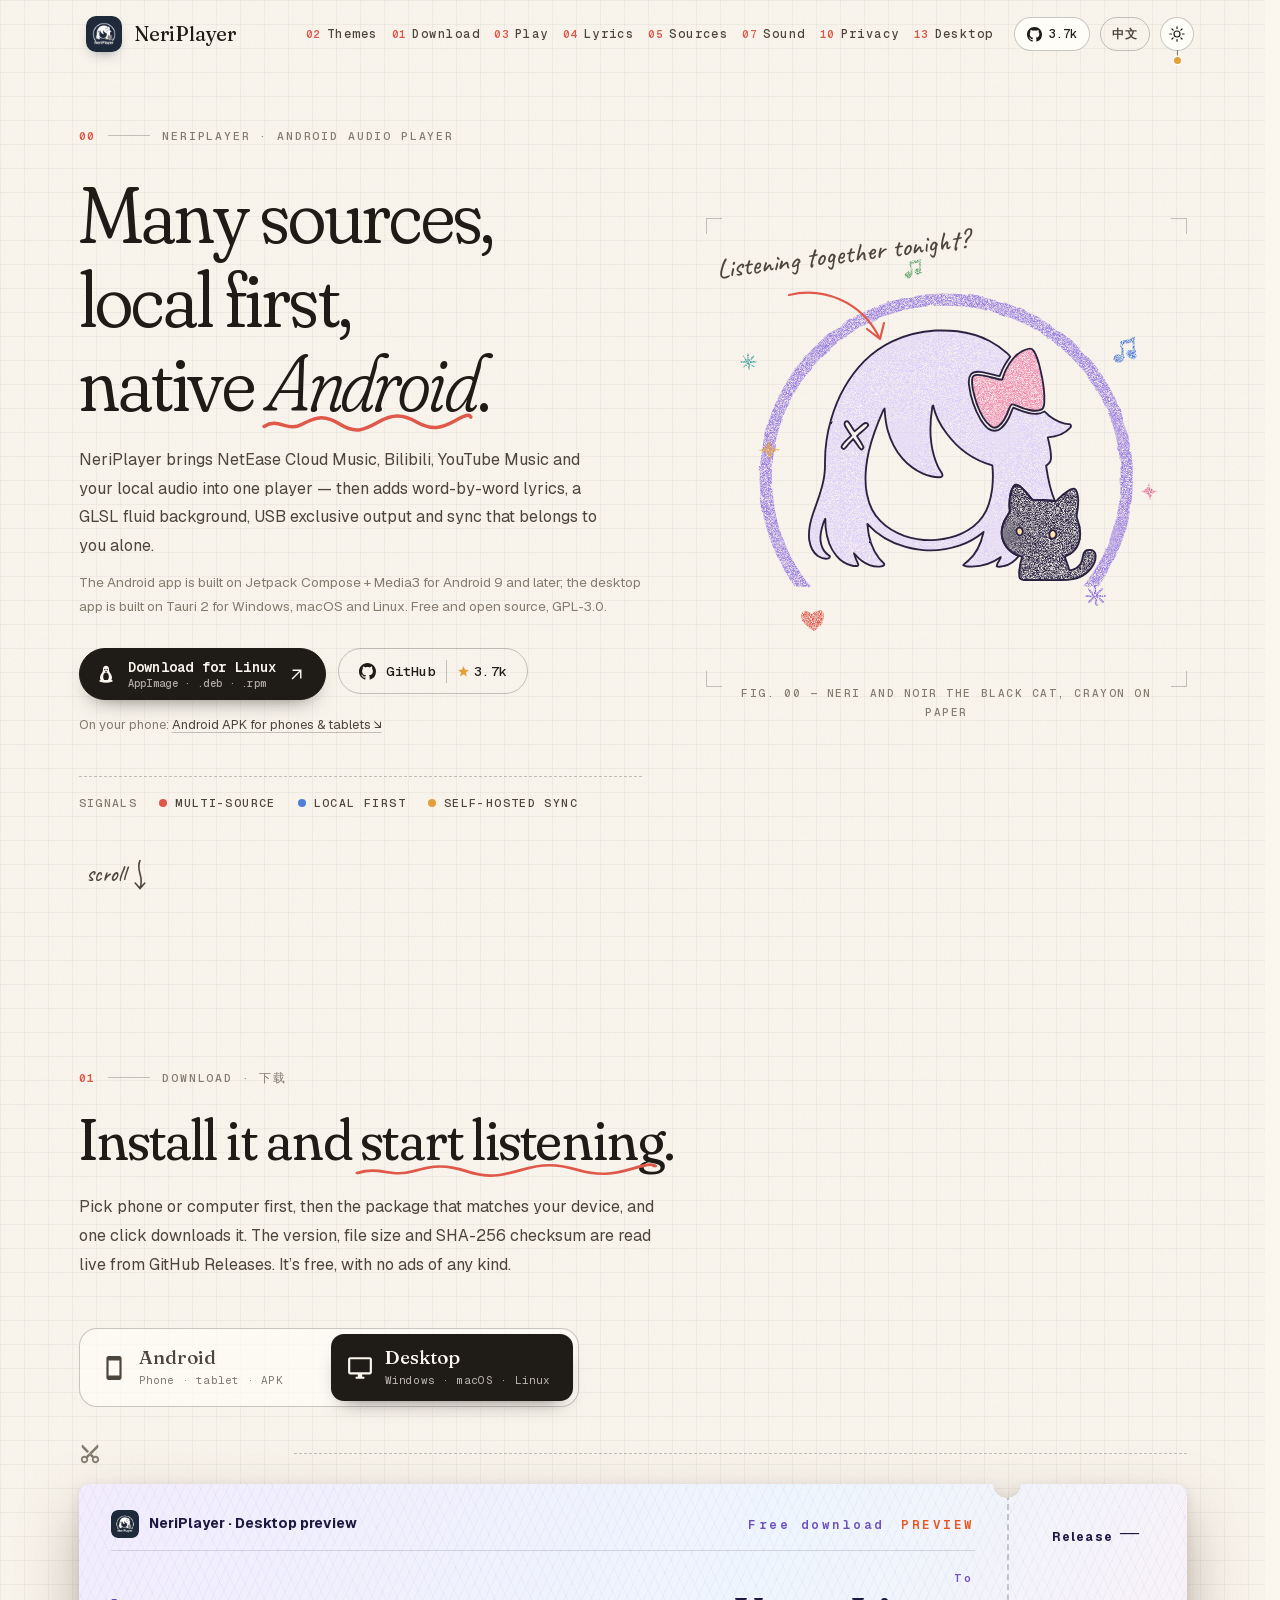
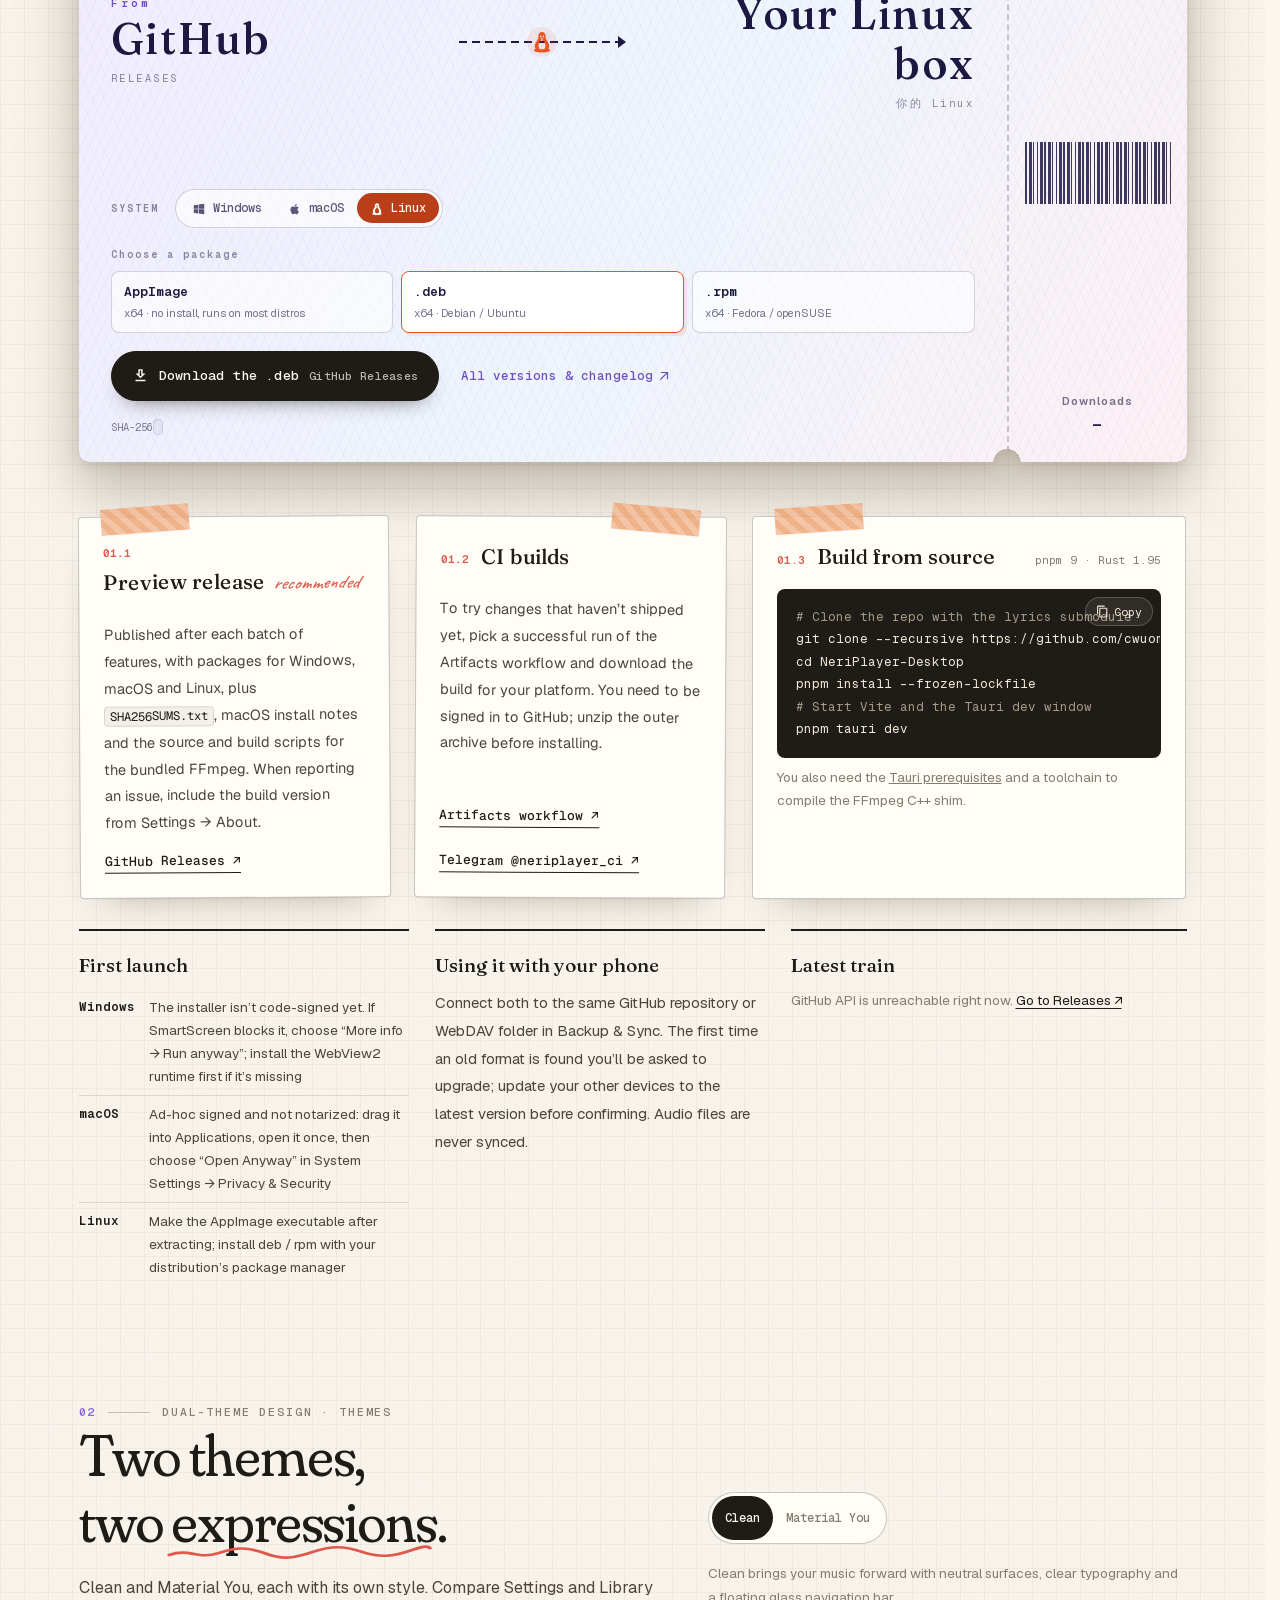
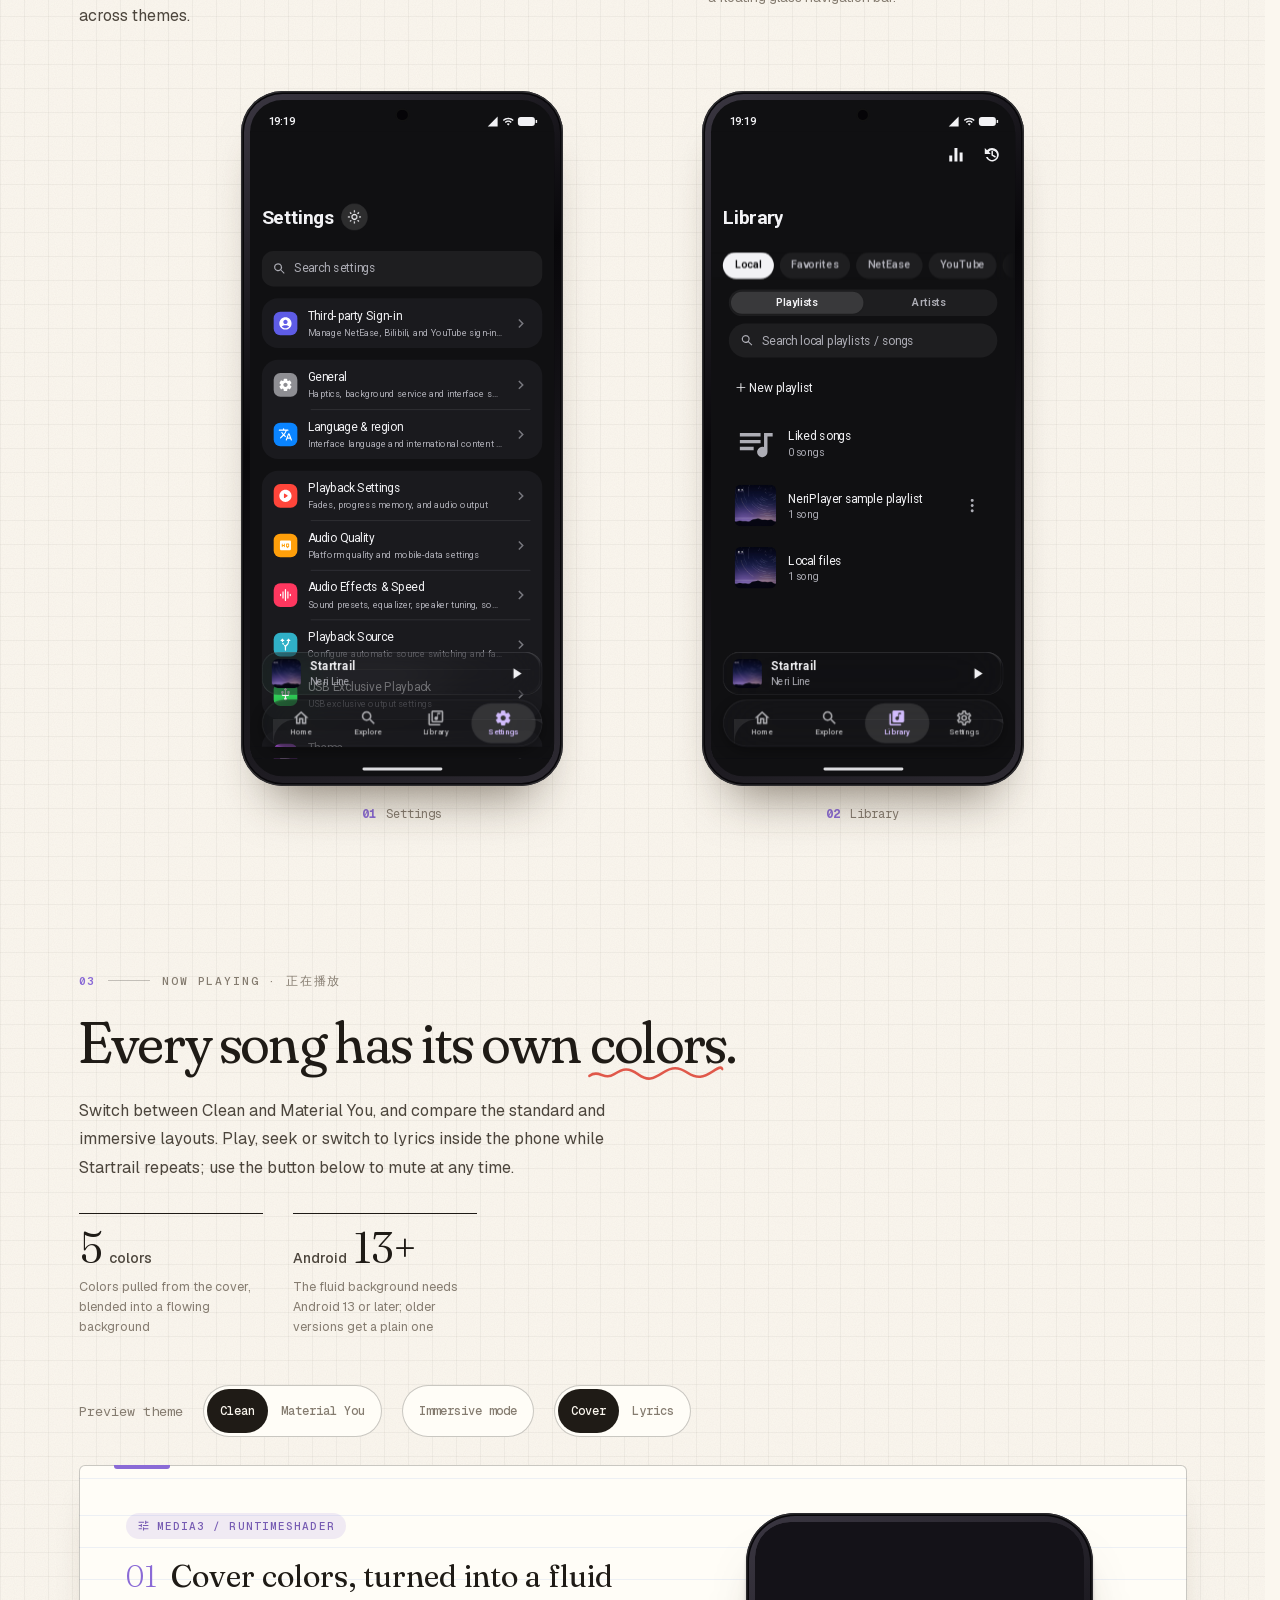
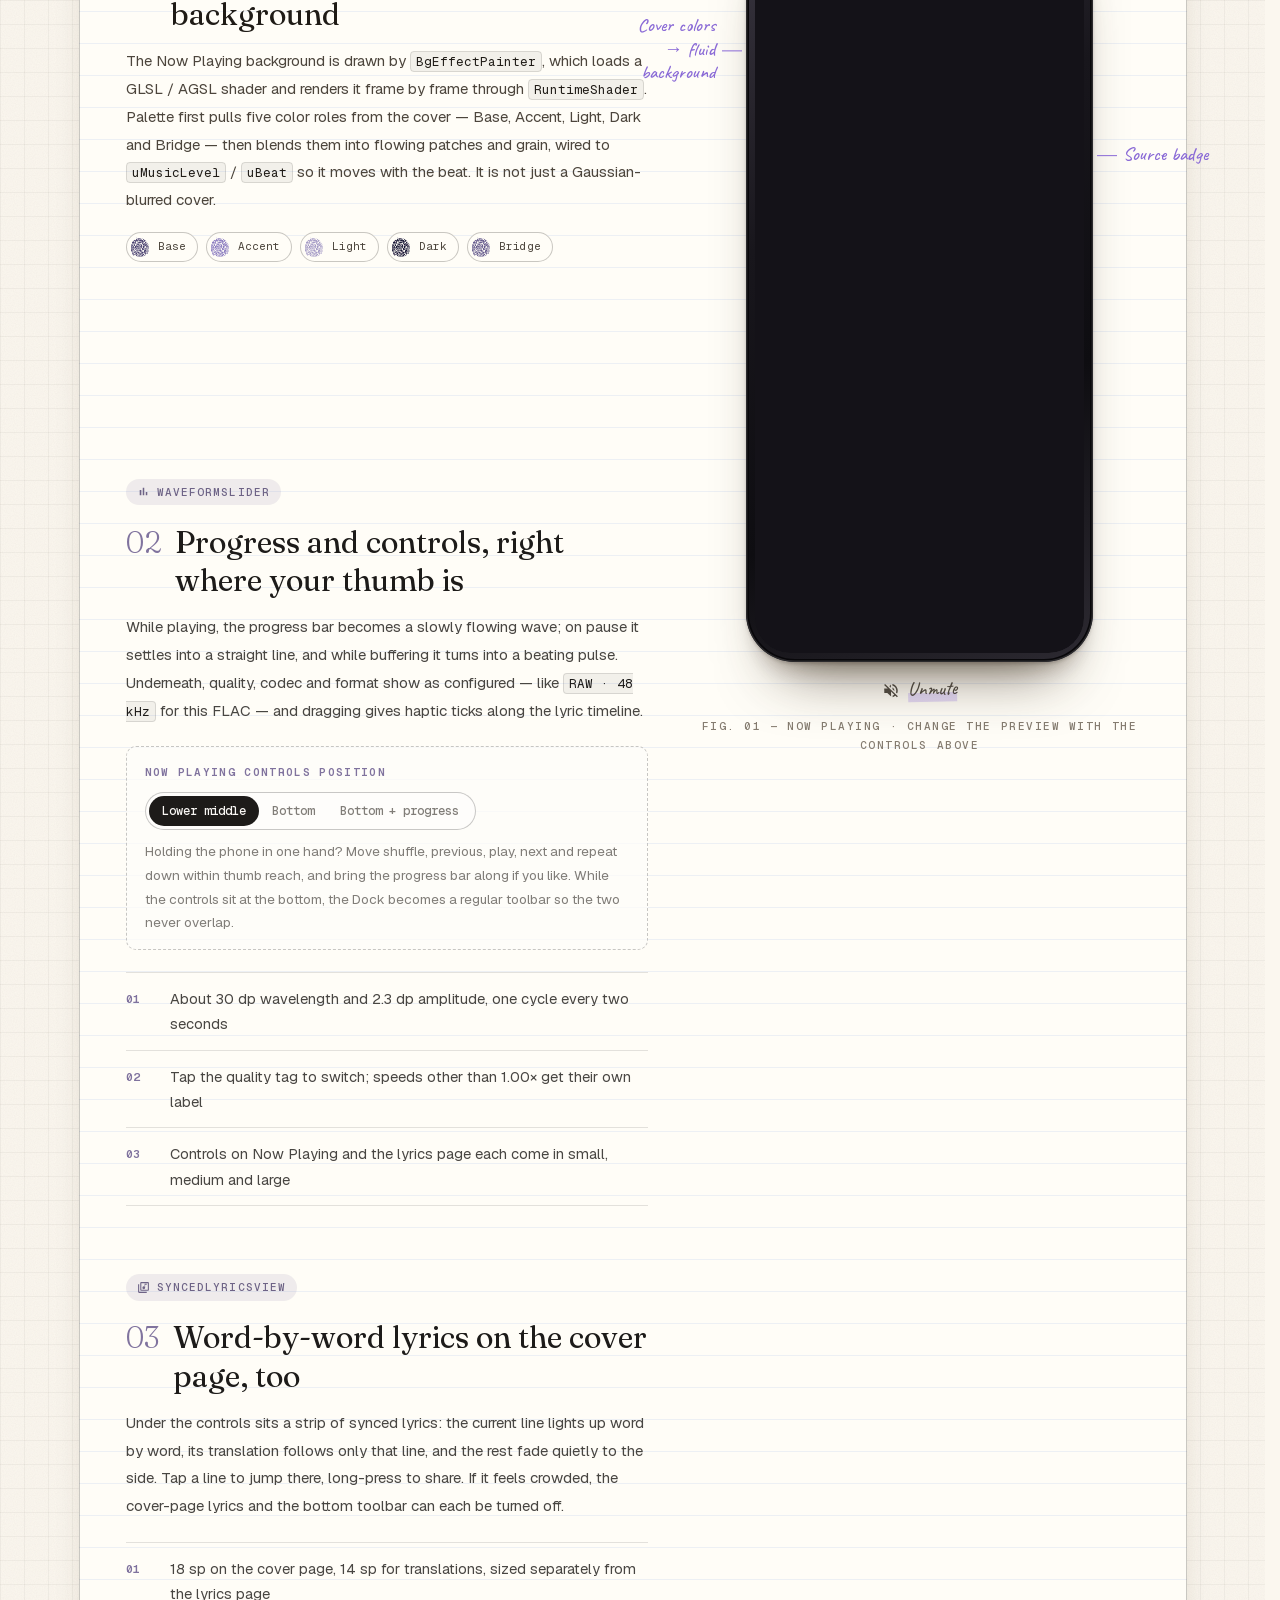
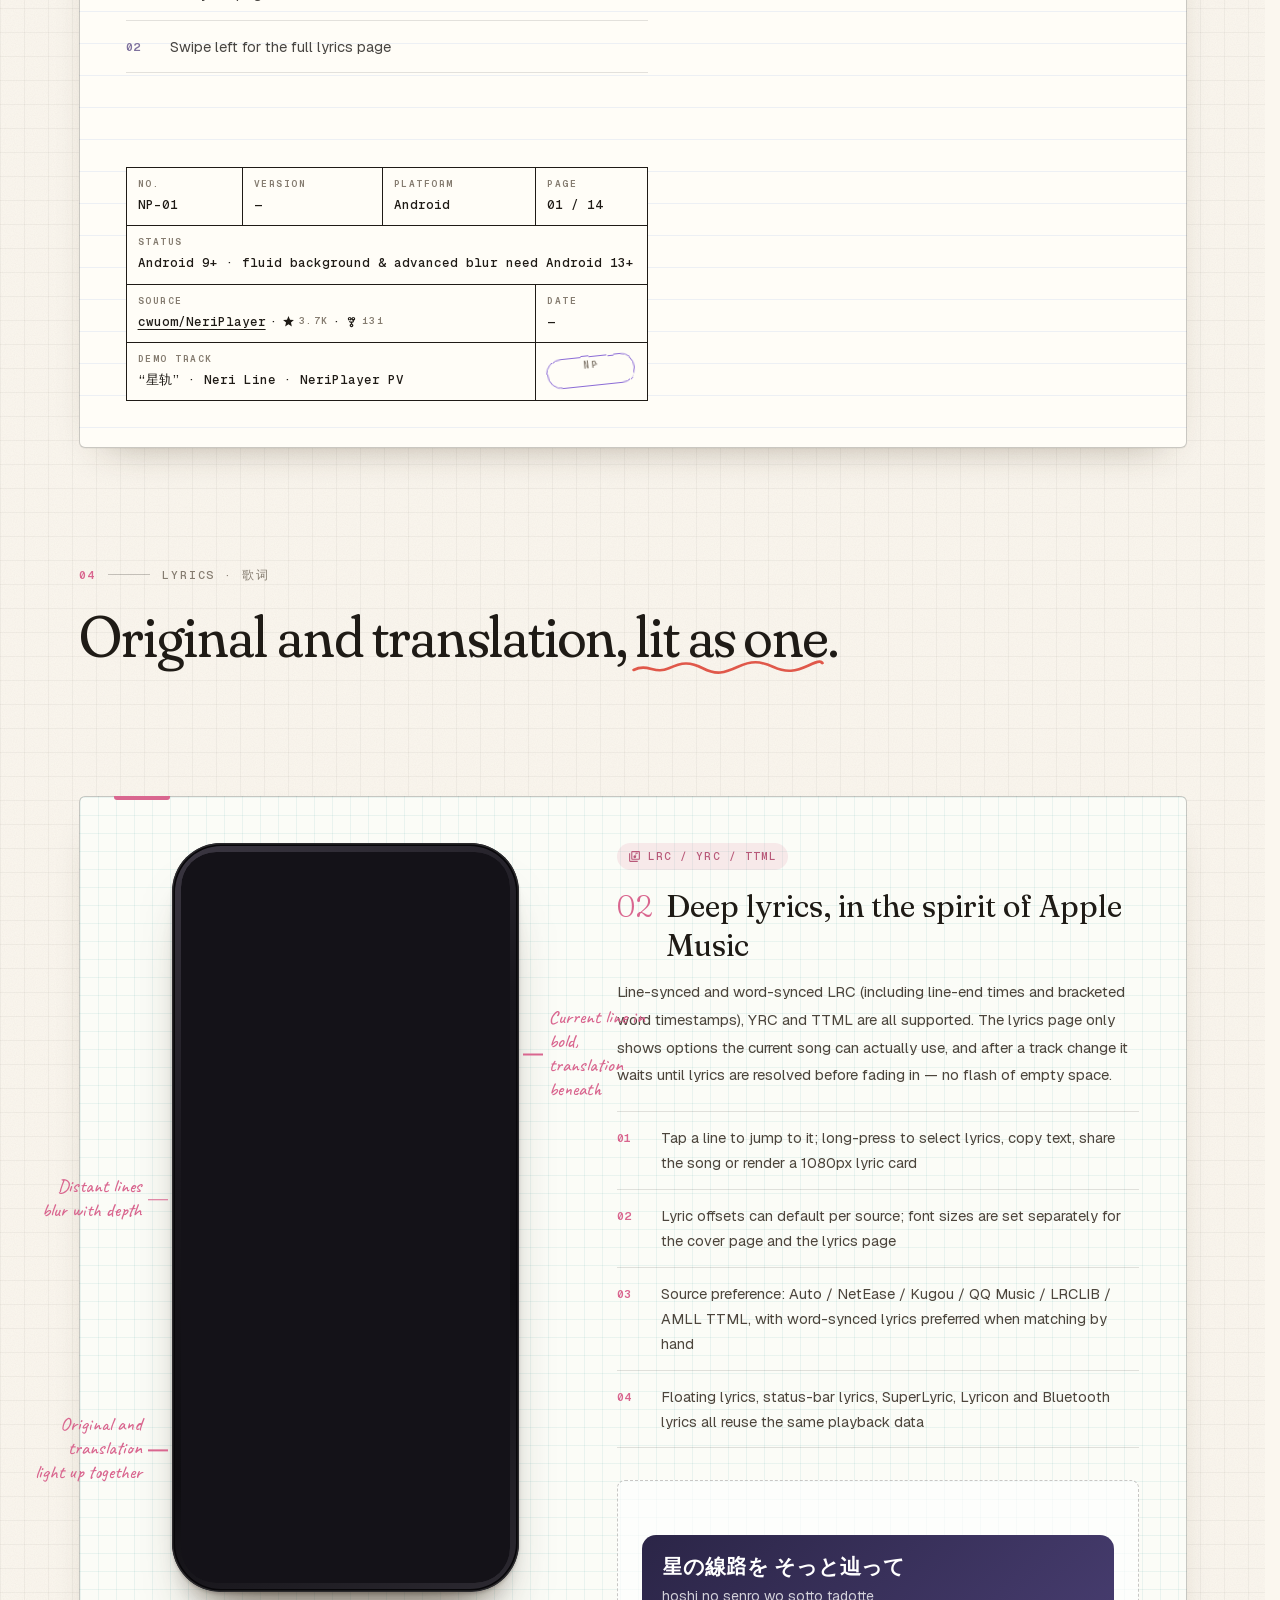
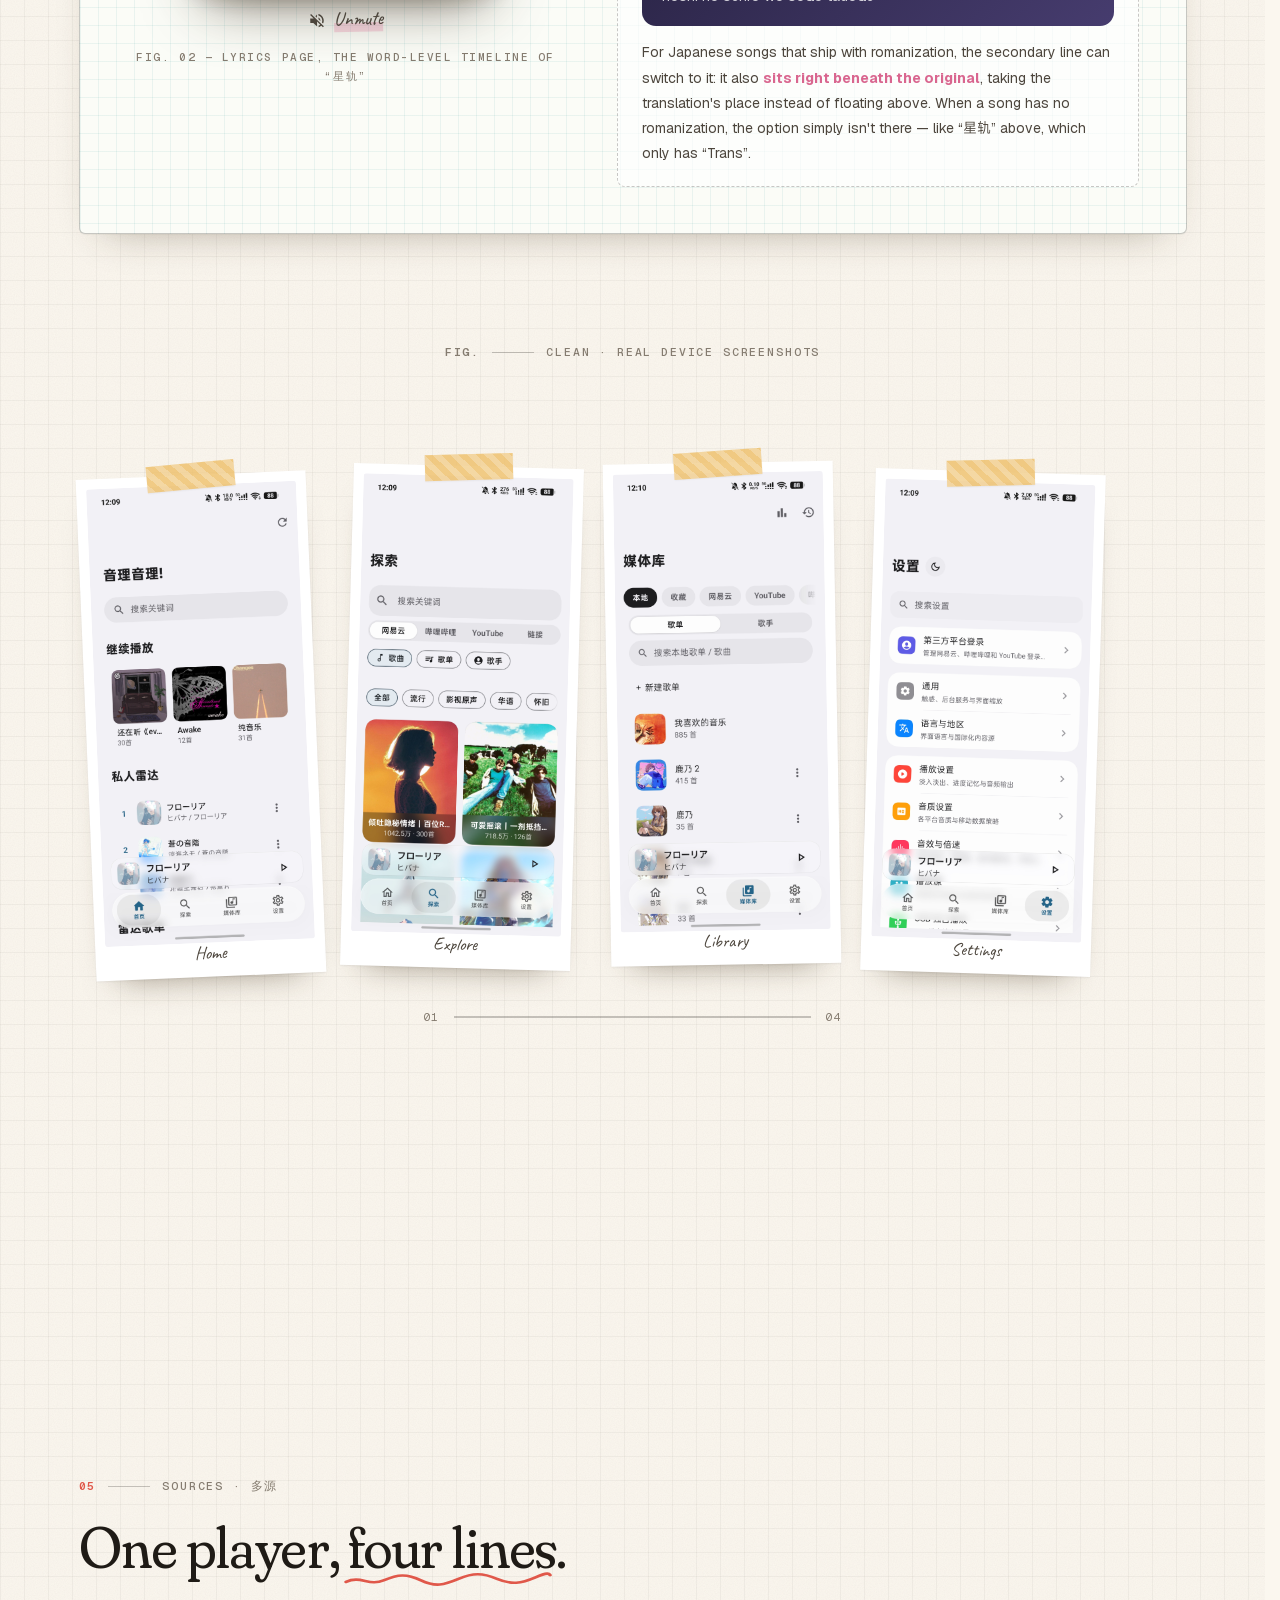
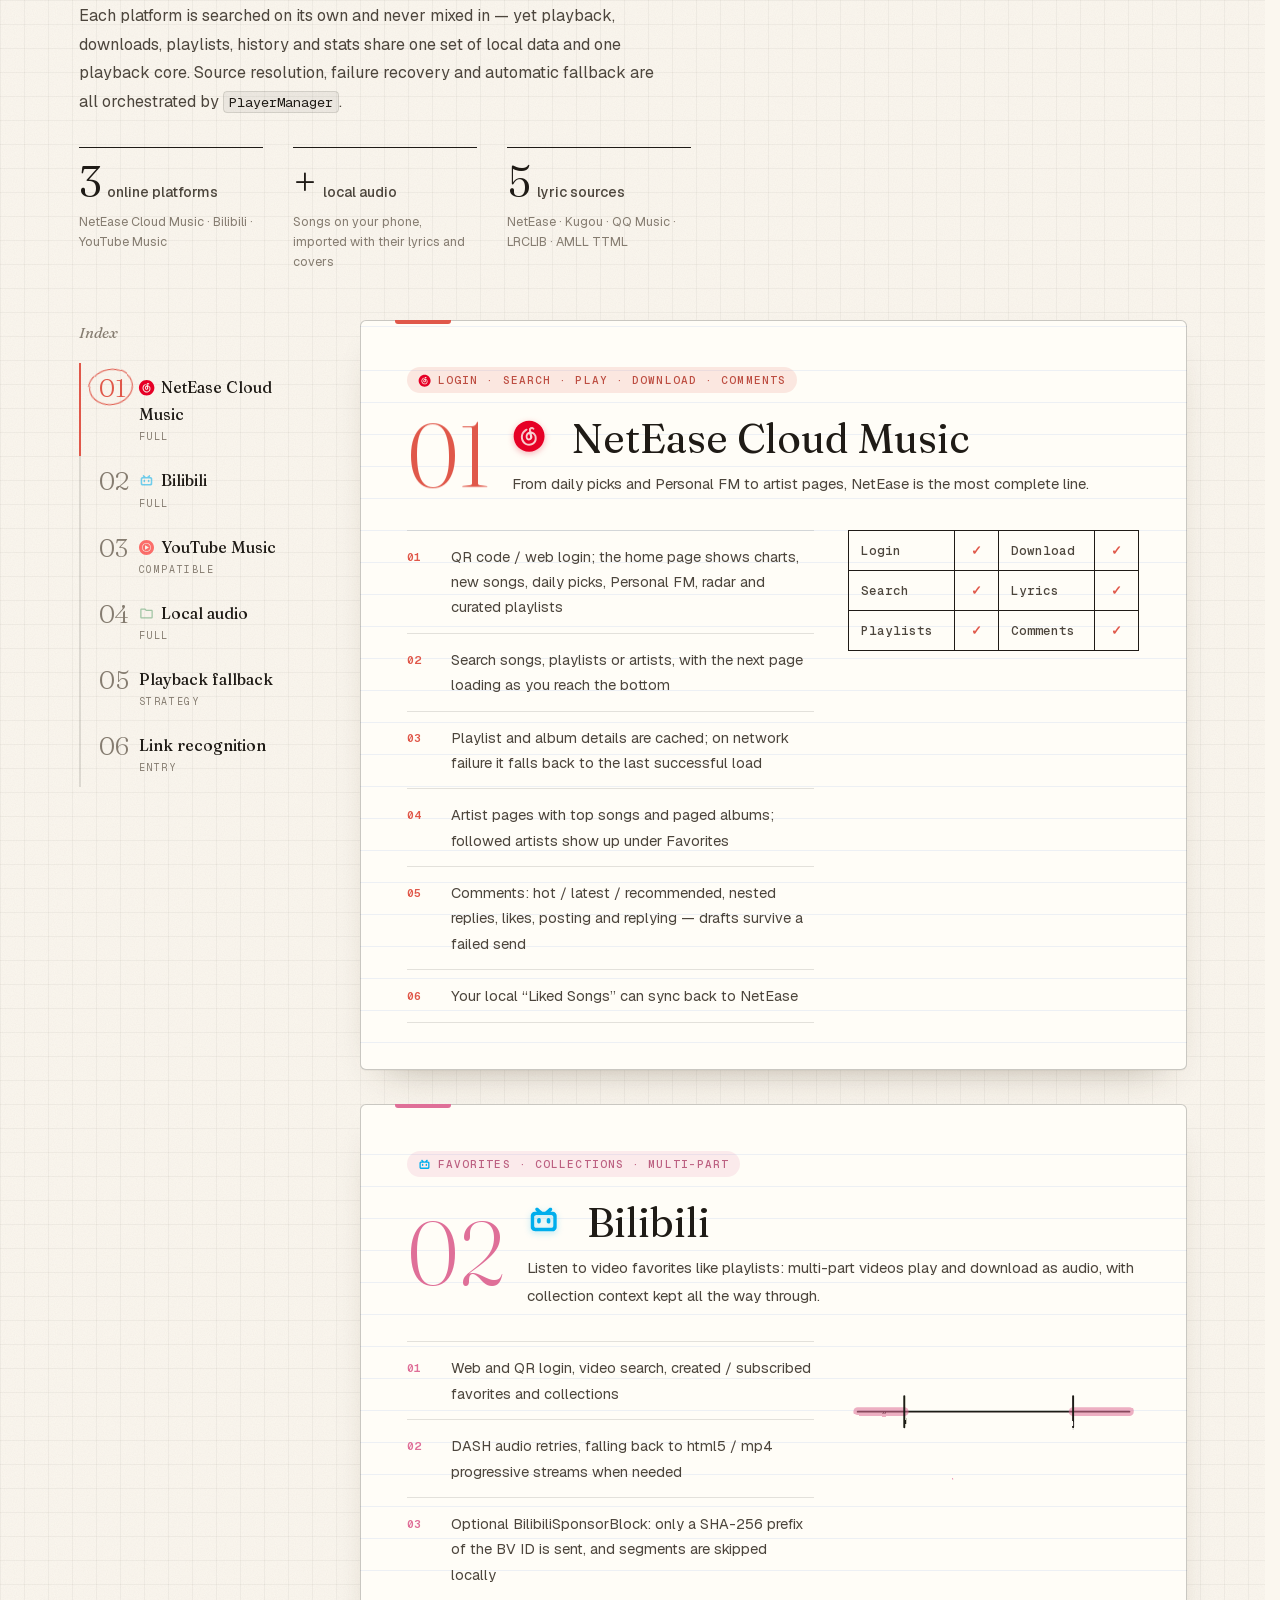
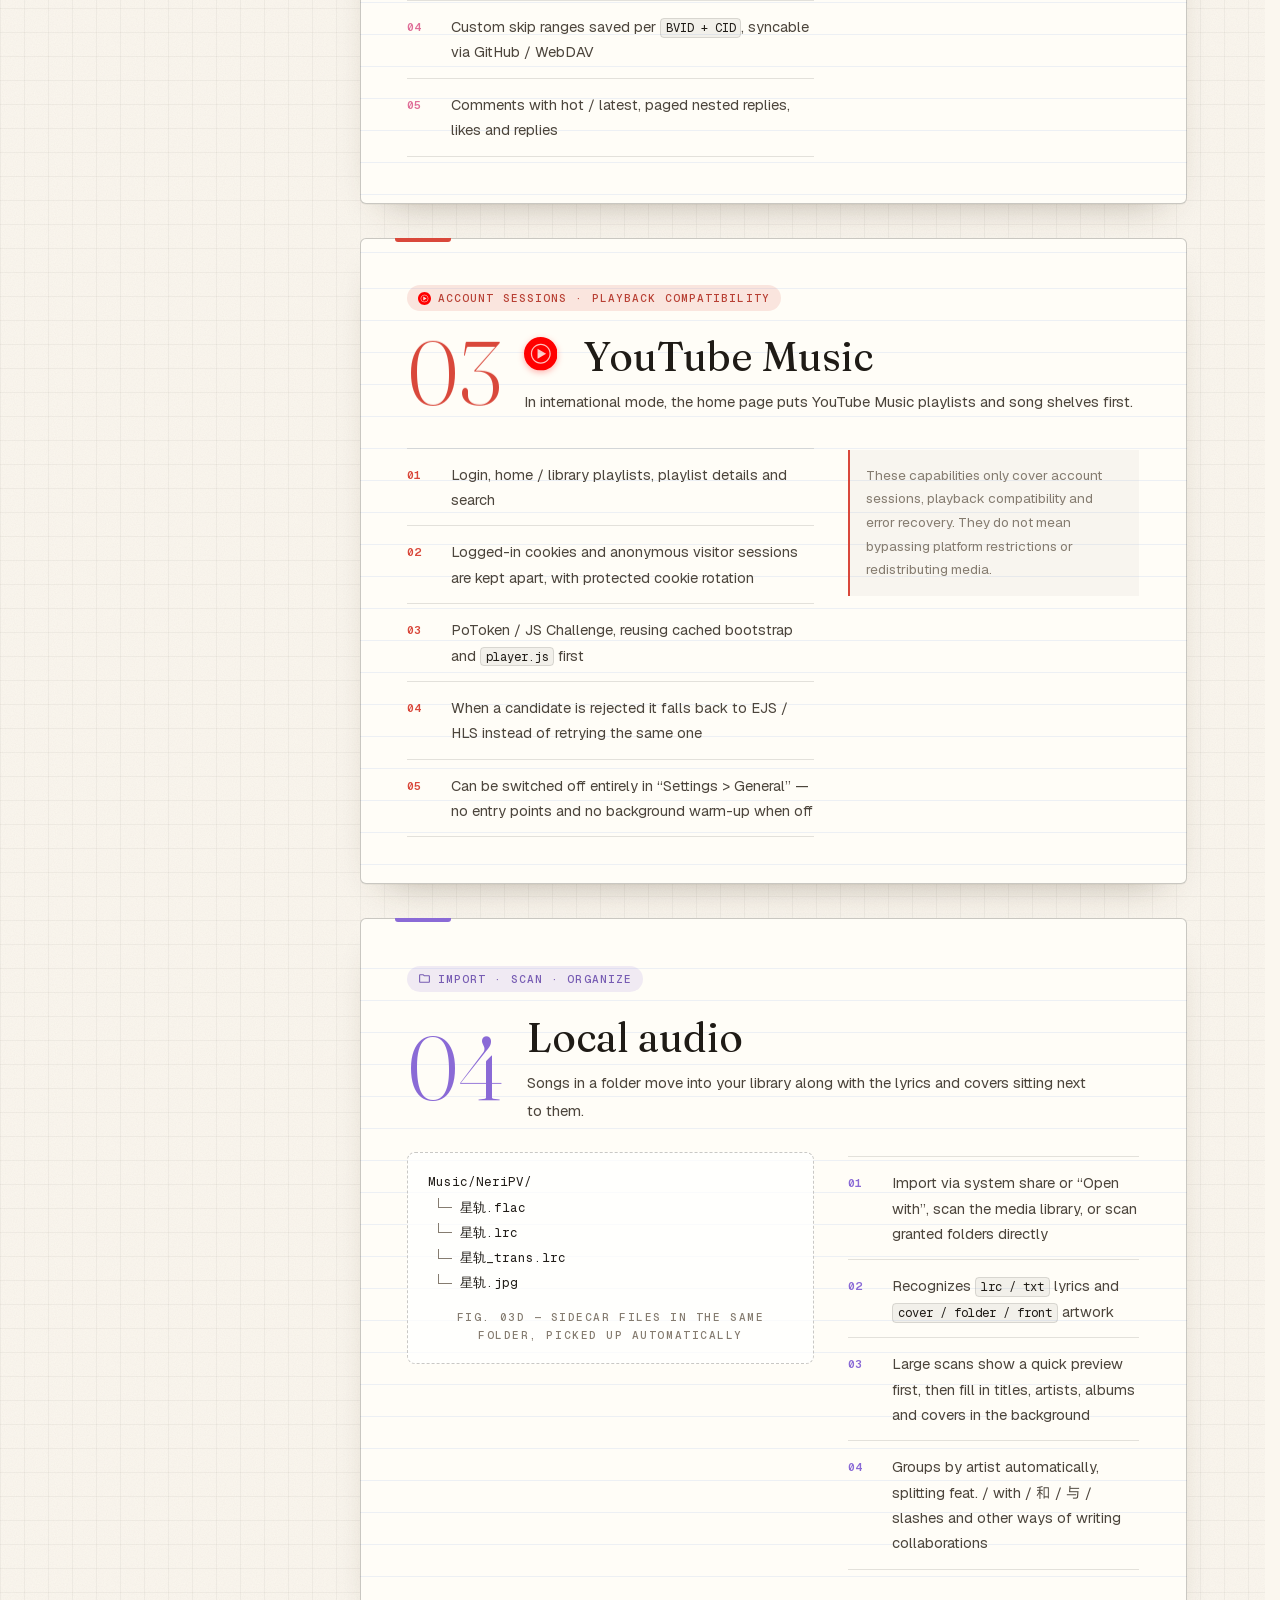
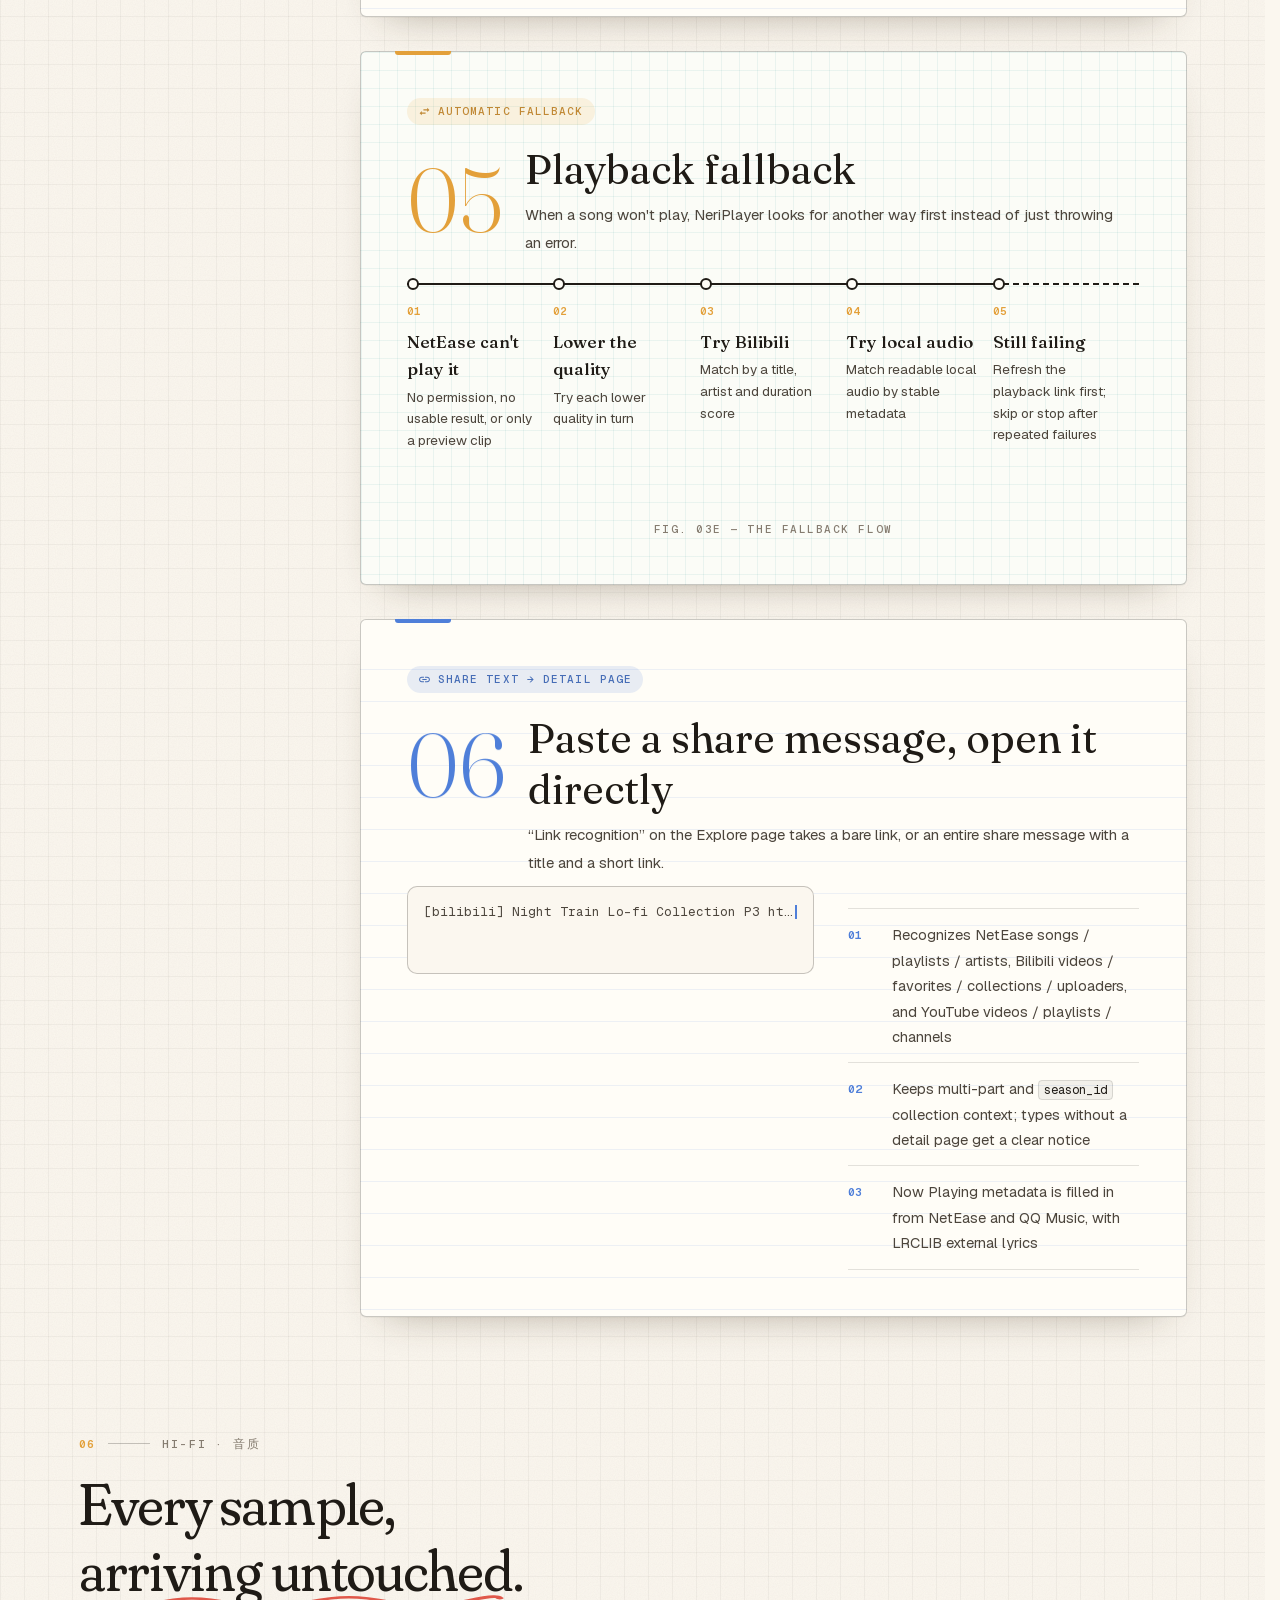
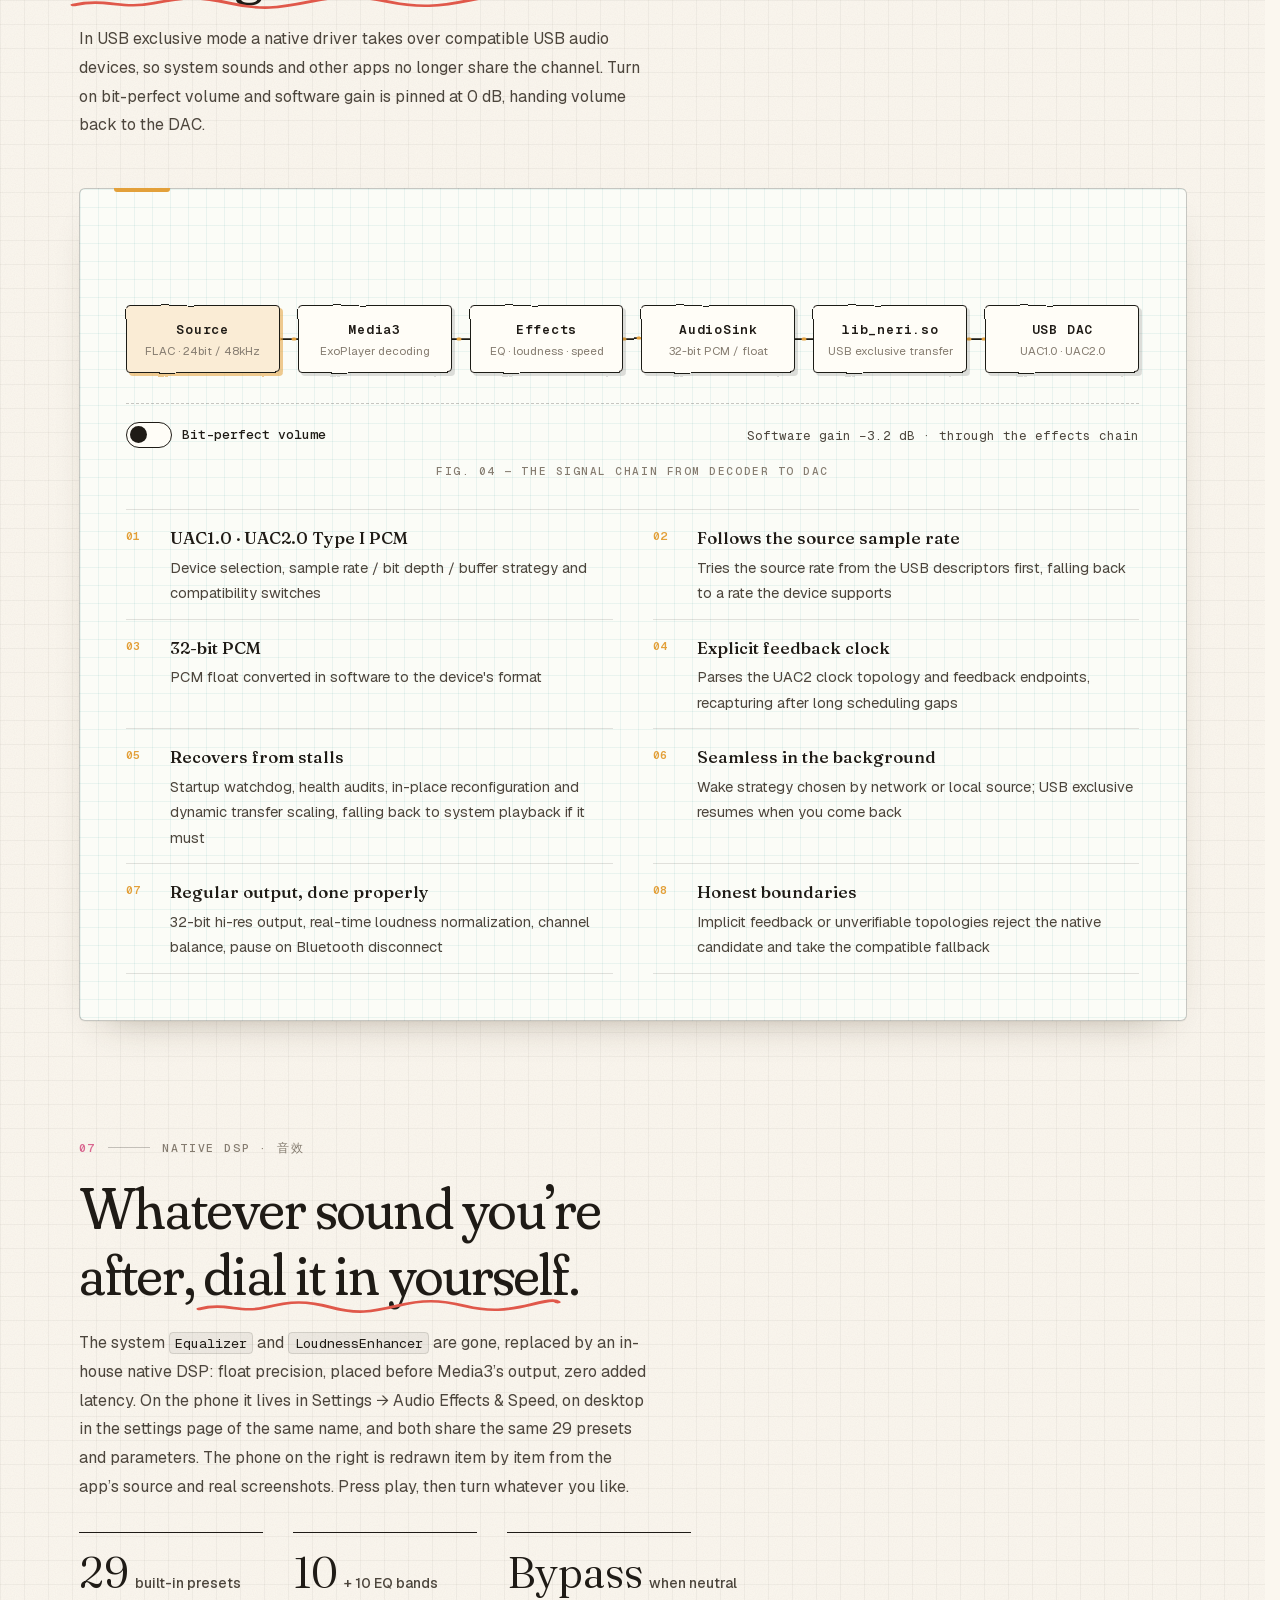
==== en/index.html @ 4be6b848 "perf(site): reduce startup reflows and brighten light navigation" ====
<!doctype html>
<html lang="en" class="no-js" data-app-style="clean"><head>
<meta charset="utf-8">
<meta name="viewport" content="width=device-width, initial-scale=1, viewport-fit=cover">
<title>NeriPlayer — a multi-source, local-first, native Android audio player</title>
<meta name="description" content="NeriPlayer is a native Android audio player built on Jetpack Compose + Media3. It brings NetEase Cloud Music, Bilibili, YouTube Music and local audio together, with word-by-word lyrics, a GLSL fluid background, USB exclusive playback, Listen Together, and decentralized data that only syncs to your own GitHub or WebDAV.">
<meta name="keywords" content="NeriPlayer,Android music player,NetEase Cloud Music,Bilibili,YouTube Music,word-by-word lyrics,USB exclusive,bit-perfect,Listen Together,open source">
<meta name="theme-color" content="#fbf7ef">
<meta name="color-scheme" content="light">
<meta name="referrer" content="strict-origin-when-cross-origin">
<link rel="icon" href="../assets/img/favicon-32.png" sizes="32x32" type="image/png">
<link rel="icon" href="../assets/img/app-icon.png" sizes="192x192" type="image/png">
<link rel="apple-touch-icon" href="../assets/img/apple-touch-icon.png">
<link rel="manifest" href="../site.webmanifest">
<link rel="alternate" hreflang="zh-CN" href="../">
<link rel="alternate" hreflang="en" href="./">
<link rel="alternate" hreflang="x-default" href="../">
<meta property="og:type" content="website">
<meta property="og:site_name" content="NeriPlayer">
<meta property="og:title" content="NeriPlayer · Neri, Neri!">
<meta property="og:description" content="Many sources, local first, native Android. Keep the music you love close at hand.">
<meta property="og:image" content="../assets/img/og-image.jpg">
<meta property="og:image:width" content="1200">
<meta property="og:image:height" content="630">
<meta property="og:locale" content="en_US">
<meta name="twitter:card" content="summary_large_image">
<link rel="preconnect" href="https://api.github.com" crossorigin="">
<link rel="preload" href="../assets/fonts/geist.woff2" as="font" type="font/woff2" crossorigin="">




<link rel="preload" href="../assets/fonts/fraunces-critical.woff2" as="font" type="font/woff2" crossorigin="">
<link rel="preload" href="../assets/fonts/np-serif-critical.woff2" as="font" type="font/woff2" crossorigin="">
<link rel="preload" href="../assets/fonts/fraunces-italic-critical.woff2" as="font" type="font/woff2" crossorigin="">
<link rel="preload" href="../assets/fonts/geist-mono.woff2" as="font" type="font/woff2" crossorigin="">
<link rel="preload" href="../assets/fonts/caveat-critical.woff2" as="font" type="font/woff2" crossorigin="">
<link rel="preload" href="../assets/fonts/np-hand-critical.woff2" as="font" type="font/woff2" crossorigin="">
<link rel="preload" href="../assets/css/site.css?v=a2176fda23ff" as="style">
<script>
  (function () {
    var t = null;
    try { t = localStorage.getItem('np-theme'); } catch (e) {}
    if (!t) t = window.matchMedia && matchMedia('(prefers-color-scheme: dark)').matches ? 'dark' : 'light';
    var d = document.documentElement;
    d.setAttribute('data-theme', t);
    // 样式表到达之前就把底色铺好，深色下切换语言或刷新不会先白一下
    d.style.colorScheme = t;
    d.style.backgroundColor = t === 'dark' ? '#15130f' : '#fbf7ef';
  })();
</script>
<style id="critical-css">
/* Generated by tools/build-critical-css.mjs; edit the source stylesheets */
@font-face{font-family:"Fraunces Critical";src:url("../assets/fonts/fraunces-critical.woff2") format("woff2");font-weight:100 900;font-display:swap;unicode-range:U+0020,U+0026,U+002C-002E,U+0041,U+0044,U+0046,U+0048-0049,U+004C-004E,U+0050-0051,U+0053-0054,U+0061-0069,U+006B-0070,U+0072-0077,U+0079-007A}@font-face{font-family:"Fraunces Critical";src:url("../assets/fonts/fraunces-italic-critical.woff2") format("woff2");font-weight:100 900;font-style:italic;font-display:swap;unicode-range:U+0041,U+0064,U+0069,U+006E-006F,U+0072}@font-face{font-family:"NP Serif";src:url("../assets/fonts/np-serif-critical.woff2") format("woff2");font-weight:200 900;font-display:swap;unicode-range:U+3002,U+4E00,U+4E0B,U+4E0E,U+4E2A,U+4E3B,U+4F18,U+5148,U+539F,U+540C,U+542C,U+5728,U+5730,U+591A,U+5E38,U+5E73,U+6027,U+64AD,U+653E,U+6548,U+672C,U+677F,U+6784,U+684C,U+6B4C,U+6B63,U+6B65,U+6E90,U+751F,U+79BB,U+79C1,U+7AEF,U+7EBF,U+7EC6,U+8282,U+89C1,U+8BCD,U+8D28,U+8D77,U+8F7D,U+9020,U+95EE,U+9690,U+9762,U+97F3,U+9875,U+9898,U+9996,U+FF0C}@font-face{font-family:"NP Hand";src:url("../assets/fonts/np-hand-critical.woff2") format("woff2");font-display:swap;unicode-range:U+4E00,U+4E5F,U+4ECA,U+5417,U+542C,U+665A,U+6B4C,U+8D77,U+FF1F}@font-face{font-family:"Caveat Critical";src:url("../assets/fonts/caveat-critical.woff2") format("woff2");font-weight:400 700;font-display:swap;unicode-range:U+0020,U+003F,U+004C,U+0063,U+0065,U+0067-0069,U+006C,U+006E-006F,U+0072-0074}@font-face{font-family:"Geist";src:url("../assets/fonts/geist.woff2") format("woff2");font-weight:100 900;font-display:swap}@font-face{font-family:"Geist Mono";src:url("../assets/fonts/geist-mono.woff2") format("woff2");font-weight:100 900;font-display:swap}:root{--paper:#fbf7ef;--paper-2:#f5efe2;--paper-3:#ece3d1;--card:#fffdf7;--ink:#1f1b16;--ink-2:#4c453c;--ink-3:#857c70;--ink-4:#b3aa9c;--rule:rgba(31,27,22,.12);--rule-2:rgba(31,27,22,.24);--grid:rgba(31,27,22,.045);--red:#e0584a;--amber:#e3a03a;--blue:#4f7fd9;--green:#5a9f6a;--violet:#8a6ad6;--pink:#d9668f;--teal:#3f9e9a;--acc:var(--violet);--serif:"Fraunces","NP Serif","Songti SC","STSong","Noto Serif SC","Source Han Serif SC",serif;--sans:"Geist","PingFang SC","HarmonyOS Sans SC","MiSans","Microsoft YaHei UI","Microsoft YaHei","Noto Sans SC",system-ui,sans-serif;--mono:"Geist Mono","JetBrains Mono","SF Mono",Consolas,"PingFang SC","Microsoft YaHei",monospace;--hand:"Caveat","NP Hand","LXGW WenKai","Kaiti SC","STKaiti","KaiTi",cursive;--wrap:1220px;--pad:clamp(20px,5vw,56px);--ease:cubic-bezier(.2,.7,.1,1);--ease-out:cubic-bezier(.16,1,.3,1);--ease-io:cubic-bezier(.65,0,.35,1);--shadow:0 1px 0 rgba(31,27,22,.04),0 18px 40px -26px rgba(60,44,20,.45);--vh:100vh}[data-acc="violet"]{--acc:var(--violet)}[data-acc="pink"]{--acc:var(--pink)}[data-acc="red"]{--acc:var(--red)}[data-acc="amber"]{--acc:var(--amber)}[data-acc="blue"]{--acc:var(--blue)}[data-acc="green"]{--acc:var(--green)}[data-acc="teal"]{--acc:var(--teal)}*,*::before,*::after{box-sizing:border-box}html{-webkit-tap-highlight-color:transparent;-webkit-text-size-adjust:100%;text-size-adjust:100%;color-scheme:light;scroll-padding-top:84px;scrollbar-gutter:stable;background:var(--paper)}html.is-locked{overflow:hidden}body{margin:0;min-height:100vh;font-family:var(--sans);font-size:16px;line-height:1.7;color:var(--ink);-webkit-font-smoothing:antialiased;-moz-osx-font-smoothing:grayscale;text-rendering:optimizeLegibility;background-color:var(--paper);background-image:url("data:image/svg+xml,%3Csvg xmlns='http://www.w3.org/2000/svg' width='220' height='220'%3E%3Cfilter id='n'%3E%3CfeTurbulence type='fractalNoise' baseFrequency='.9' numOctaves='3' stitchTiles='stitch'/%3E%3CfeColorMatrix values='0 0 0 0 .32 0 0 0 0 .26 0 0 0 0 .18 0 0 0 .07 0'/%3E%3C/filter%3E%3Crect width='100%25' height='100%25' filter='url(%23n)'/%3E%3C/svg%3E"),linear-gradient(var(--grid) 1px,transparent 1px),linear-gradient(90deg,var(--grid) 1px,transparent 1px);background-size:220px 220px,24px 24px,24px 24px}main,.footer{overflow-x:clip}.device__screen,.dwin__screen,.tabdev__screen,.desk__screen{content-visibility:auto}h1,h2,h3,h4,p,ul,ol,dl,dd,figure,pre{margin:0}ul,ol{padding:0;list-style:none}img,svg,canvas{display:block;max-width:100%}img{height:auto}button{font:inherit;color:inherit}a{color:inherit}[hidden]{display:none !important}::selection{background:rgba(227,160,58,.35)}:focus-visible{outline:2px solid var(--acc);outline-offset:3px;border-radius:4px}.sr-only{position:absolute !important;width:1px;height:1px;padding:0;margin:-1px;overflow:hidden;clip:rect(0 0 0 0);white-space:nowrap;border:0}.sprite{position:absolute;width:0;height:0;overflow:hidden}.skip{position:fixed;left:16px;top:-60px;z-index:100;padding:10px 16px;border-radius:999px;background:var(--ink);color:var(--paper);font-weight:600;text-decoration:none;transition:top .3s var(--ease-out)}.skip:focus{top:16px}.i{width:1.15em;height:1.15em;flex:none;fill:currentColor}.wrap{position:relative;max-width:var(--wrap);margin:0 auto;padding:0 var(--pad)}.eyebrow{display:flex;align-items:center;gap:12px;font-family:var(--mono);font-size:11.5px;font-weight:500;letter-spacing:.16em;text-transform:uppercase;color:var(--ink-3)}.eyebrow b{font-weight:600;color:var(--acc)}.eyebrow__rule{width:42px;height:1px;background:var(--rule-2)}.display{font-family:var(--serif);font-size:clamp(42px,min(6.2vw,10.6vh),92px);font-weight:340;line-height:1.06;letter-spacing:-.02em;font-variation-settings:"SOFT" 100,"opsz" 144}.display__line{display:block;white-space:nowrap}.display em,.h2 em{font-style:italic;font-weight:300}.ul{position:relative;display:inline-block;white-space:nowrap}.ul__mark{position:absolute;left:-2%;bottom:-.12em;width:104%;height:.26em;color:var(--red);overflow:visible;stroke-dasharray:1;pointer-events:none}.ul__mark use{stroke-dasharray:260;stroke-dashoffset:260;transition:stroke-dashoffset 1s cubic-bezier(.45,0,.55,1) .75s}.is-in .ul__mark use,.np-fallback .ul__mark use,.no-js .ul__mark use{stroke-dashoffset:0}.lead{margin-top:22px;max-width:36em;font-size:clamp(16px,1.25vw,18px);line-height:1.8;color:var(--ink-2);text-wrap:pretty}.small{font-size:13.5px;line-height:1.75;color:var(--ink-3)}.mono{font-family:var(--mono)}.hand{font-family:var(--hand);font-weight:500;color:var(--acc);line-height:1.25}.btn{display:inline-flex;align-items:center;gap:10px;height:46px;padding:0 20px;border:1px solid var(--ink);border-radius:999px;font-family:var(--mono);font-size:13.5px;font-weight:500;letter-spacing:.02em;text-decoration:none;white-space:nowrap;cursor:pointer;transition:transform .35s var(--ease-out),background .3s,color .3s,box-shadow .35s}.btn .i{width:17px;height:17px}.btn small{font-size:11.5px;opacity:.7}.btn--ink{background:var(--ink);color:var(--paper);box-shadow:0 10px 22px -14px rgba(31,27,22,.8)}.btn--ink:hover{transform:translateY(-2px);box-shadow:0 16px 28px -16px rgba(31,27,22,.85)}.btn--line{background:transparent;color:var(--ink);border-color:var(--rule-2)}.btn--line:hover{border-color:var(--ink);transform:translateY(-2px)}.btn__meta{display:inline-flex;align-items:center;gap:4px;padding-left:10px;border-left:1px solid var(--rule-2)}.btn__meta .i{width:13px;height:13px;color:var(--amber)}.fig{position:relative}.fig__c{position:absolute;width:16px;height:16px;border-color:var(--rule-2);border-style:solid;border-width:0;pointer-events:none}.fig__c--tl{left:0;top:0;border-left-width:1.2px;border-top-width:1.2px}.fig__c--tr{right:0;top:0;border-right-width:1.2px;border-top-width:1.2px}.fig__c--bl{left:0;bottom:34px;border-left-width:1.2px;border-bottom-width:1.2px}.fig__c--br{right:0;bottom:34px;border-right-width:1.2px;border-bottom-width:1.2px}.fig__cap{margin-top:14px;font-family:var(--mono);font-size:11px;font-weight:500;letter-spacing:.14em;text-transform:uppercase;color:var(--ink-3);text-align:center}.draw path{fill:none;stroke:currentColor;stroke-linecap:round;stroke-linejoin:round;stroke-dasharray:1;stroke-dashoffset:1;transition:stroke-dashoffset 1.5s cubic-bezier(.45,0,.55,1) .3s}.is-in .draw path,.is-in.draw path,.np-fallback .draw path{stroke-dashoffset:0}.draw path:nth-child(2){transition-delay:.45s}.nav{position:fixed;left:0;right:0;top:0;z-index:60;transition:transform .6s var(--ease-out),background .4s,box-shadow .4s}.nav.is-solid{background:rgba(251,247,239,.9);box-shadow:0 1px 0 var(--rule);backdrop-filter:blur(8px);-webkit-backdrop-filter:blur(8px)}.nav.is-hidden{transform:translateY(-100%)}.nav__inner{display:flex;align-items:center;gap:20px;max-width:var(--wrap);height:68px;margin:0 auto;padding:0 var(--pad)}.nav__brand{display:flex;flex:none;align-items:center;gap:12px;text-decoration:none}.nav__logo{display:block;width:36px;height:36px;border-radius:10px;box-shadow:0 1px 0 rgba(255,255,255,.5) inset,0 6px 14px -8px rgba(30,41,58,.7);transition:transform .5s var(--ease-out)}.nav__brand:hover .nav__logo{transform:rotate(-6deg) scale(1.06)}.nav__name{font-family:var(--serif);font-size:20px;font-weight:450;letter-spacing:-.01em}.nav__links{display:flex;gap:clamp(10px,1.1vw,16px);margin-left:auto}.nav__links a{display:inline-flex;align-items:baseline;flex:none;gap:6px;font-family:var(--mono);font-size:12px;font-weight:500;letter-spacing:.12em;text-decoration:none;white-space:nowrap;color:var(--ink-2);transition:color .25s}.nav__links a b{font-size:10.5px;font-weight:600;color:var(--red)}.nav__links a:hover,.nav__links a.is-on{color:var(--ink)}.nav__links a.is-on{text-decoration:underline wavy var(--red) 1px;text-underline-offset:6px}.nav__actions{display:flex;flex:none;align-items:center;gap:10px}.nav__gh{display:inline-flex;align-items:center;gap:7px;height:34px;padding:0 12px;border:1px solid var(--rule-2);border-radius:999px;background:var(--card);font-family:var(--mono);font-size:12px;font-weight:500;text-decoration:none;transition:border-color .25s}.nav__gh:hover{border-color:var(--ink)}.nav__gh .i{width:15px;height:15px}.nav__burger{display:none;position:relative;width:38px;height:38px;border:1px solid var(--rule-2);border-radius:50%;background:var(--card);cursor:pointer}.nav__burger span{position:absolute;left:11px;right:11px;height:1.5px;background:var(--ink);transition:transform .45s var(--ease-out),top .45s var(--ease-out)}.nav__burger span:first-child{top:15px}.nav__burger span:last-child{top:21px}.nav__burger[aria-expanded="true"] span:first-child{top:18px;transform:rotate(45deg)}.nav__burger[aria-expanded="true"] span:last-child{top:18px;transform:rotate(-45deg)}.route{position:fixed;right:18px;top:50%;z-index:40;display:none;width:46px;height:min(560px,64vh);transform:translateY(-50%)}.route__line{position:absolute;left:11px;top:0;width:24px;height:100%;overflow:visible}.route__line path{fill:none;stroke-linecap:round;vector-effect:non-scaling-stroke}.route__base{stroke:var(--rule-2);stroke-width:1.2;stroke-dasharray:3 5}.route__ink{stroke:var(--ink);stroke-width:1.6;stroke-dasharray:1;stroke-dashoffset:1;filter:url(#rough)}.route__stops{position:absolute;inset:0;display:flex;flex-direction:column;justify-content:space-between}.route__stops a{position:relative;display:grid;place-items:center;width:46px;height:22px;text-decoration:none}.route__stops i{font-style:normal;font-family:var(--mono);font-size:10px;font-weight:600;color:var(--ink-4);background:var(--paper);padding:0 2px;transition:color .3s}.route__stops li.is-passed i{color:var(--ink-2)}.route__stops li.is-on i{color:var(--red)}.route__stops li.is-on a::before{content:"";position:absolute;left:50%;top:50%;width:34px;height:24px;margin:-12px 0 0 -17px;border:1.5px solid var(--red);border-radius:50%;transform:rotate(-8deg);filter:url(#rough)}.route__stops span{position:absolute;right:46px;top:50%;padding:3px 10px;border:1px solid var(--rule-2);border-radius:999px;background:var(--card);font-family:var(--mono);font-size:11px;white-space:nowrap;opacity:0;transform:translate(6px,-50%);pointer-events:none;transition:opacity .3s,transform .4s var(--ease-out)}.route__stops a:hover span{opacity:1;transform:translate(0,-50%)}.route__cat{position:absolute;left:50%;top:0;width:26px;height:26px;margin:-13px 0 0 -13px;pointer-events:none;will-change:transform}.route__cat svg{width:100%;height:100%;--np-cat:#2a2340;--np-cat-line:#2a2340;--np-eye:#ffd58a}.menu{position:fixed;inset:0;z-index:55;padding:92px var(--pad) 32px;overflow-y:auto;background:var(--paper);opacity:0;transition:opacity .4s var(--ease-out)}.menu.is-open{opacity:1}.menu__inner{max-width:560px;margin:0 auto}.menu__list{margin-top:18px;border-top:1px solid var(--rule)}.menu__list a{display:flex;align-items:baseline;gap:14px;padding:13px 0;border-bottom:1px solid var(--rule);font-family:var(--serif);font-size:22px;text-decoration:none;opacity:0;transform:translateX(-10px);transition:opacity .5s var(--ease-out),transform .6s var(--ease-out);transition-delay:calc(var(--k,0) * 28ms)}.menu.is-open .menu__list a{opacity:1;transform:none}.menu__list i{width:26px;font-style:normal;font-family:var(--mono);font-size:11px;font-weight:600;color:var(--red)}.menu__list small{margin-left:auto;font-family:var(--mono);font-size:11px;letter-spacing:.12em;text-transform:uppercase;color:var(--ink-3)}.hero .display,.nav__name,.menu__list a{font-family:"Fraunces Critical",var(--serif)}.hero__note,.hero__scroll{font-family:"Caveat Critical",var(--hand)}@media (min-width: 1360px) and (min-height: 640px){.route{display:block}}@media (max-width: 1160px){.nav__links{display:none}.nav__actions{margin-left:auto}.nav__burger{display:block}}@media (max-width: 600px){.nav__inner{height:60px}.nav__name{font-size:18px}}@media (max-width: 440px){.nav__gh{display:none}.nav__actions{gap:8px}}@media (prefers-reduced-motion: reduce){*,*::before,*::after{animation-duration:.01ms !important;animation-iteration-count:1 !important;transition-duration:.01ms !important;transition-delay:0s !important}}.hero{position:relative;padding:clamp(104px,14vh,150px) 0 60px;--acc:var(--red)}.hero__grid{display:grid;grid-template-columns:1.08fr .92fr;align-items:center;gap:clamp(30px,5vw,70px)}.hero .display{margin-top:26px}.hero .lead{max-width:33em}.hero .small{margin-top:10px}.hero__cta{display:flex;flex-wrap:wrap;gap:12px;margin-top:30px}.signals{display:flex;flex-wrap:wrap;align-items:center;gap:8px 22px;margin-top:40px;padding-top:16px;border-top:1px dashed var(--rule-2);font-family:var(--mono);font-size:11.5px;font-weight:500;letter-spacing:.12em;text-transform:uppercase;color:var(--ink-2)}.signals__label{color:var(--ink-3)}.signals span{display:inline-flex;align-items:center;gap:8px}.signals i{width:8px;height:8px;border-radius:50%;background:var(--c)}.hero__fig{padding:20px 24px 0}.hero__note{position:absolute;left:2%;top:4%;z-index:2;font-size:clamp(22px,2.1vw,28px);color:var(--ink-2);transform:rotate(-7deg)}.hero__arrow{position:absolute;left:16%;top:13%;z-index:2;width:120px;height:70px;color:var(--red);overflow:visible}.hero__arrow path{stroke-width:2.2}.crayon{position:relative;width:min(100%,470px);aspect-ratio:1;margin:0 auto}.crayon__art{position:absolute;inset:12% 6% 10%;width:88%;height:auto;overflow:visible;animation:floaty 6s var(--ease-io) infinite alternate}.crayon__art .cr--arc{fill:#9b7fe0}.crayon__art .cr--head{fill:#ddd0fa}.crayon__art .cr--bow{fill:#ef8bb1}.crayon__art .cr--cat{fill:#2e2846}.crayon__art .cr--eyes{fill:#ffd27a}.crayon__ink use{fill:none;stroke:#2a2340;stroke-width:3.4;stroke-linejoin:round}.doodle{position:absolute;width:34px;height:34px;color:var(--c);fill:var(--c);filter:url(#crayon);animation:twinkle 3.6s var(--ease-io) infinite alternate}.doodle--1{left:6%;top:46%;width:30px;height:30px;animation-delay:-.6s}.doodle--2{right:4%;top:22%;width:34px;height:34px;animation-delay:-1.4s}.doodle--3{left:16%;bottom:8%;width:30px;height:30px;animation-delay:-2.2s}.doodle--4{right:12%;bottom:14%;width:28px;height:28px;animation-delay:-.2s}.doodle--5{left:40%;top:4%;width:26px;height:26px;animation-delay:-1.8s}.doodle--6{right:0;top:56%;width:24px;height:24px;animation-delay:-2.8s}.doodle--7{left:2%;top:26%;width:22px;height:22px;animation-delay:-3.1s}@keyframes floaty{from{transform:translateY(-4px) rotate(-1.2deg);}to{transform:translateY(6px) rotate(1.2deg);}}@keyframes twinkle{from{transform:scale(.88) rotate(-8deg);opacity:.78;}to{transform:scale(1.06) rotate(8deg);opacity:1;}}.hero__scroll{position:relative;display:inline-flex;align-items:center;gap:6px;margin:46px 0 0 max(var(--pad),calc(50vw - 610px + var(--pad)));font-size:22px;color:var(--ink-2);text-decoration:none;--acc:var(--ink-2)}.hero__scroll svg{width:16px;height:32px;animation:nudge 1.8s var(--ease-io) infinite}@keyframes nudge{50%{transform:translateY(5px);}}.hero__dl{height:auto;min-height:52px;padding:8px 20px 8px 16px;gap:12px}.hero__dl-ic{width:20px !important;height:20px !important}.hero__dl-t{display:flex;flex-direction:column;align-items:flex-start;line-height:1.25}.hero__dl-t > span{font-size:14px;font-weight:600}.hero__dl-t small{font-size:10.5px;letter-spacing:.03em;opacity:.66}.hero__alt{margin-top:14px;font-size:13px;color:var(--ink-3)}.hero__alt a{color:var(--ink-2);text-decoration:underline;text-decoration-color:var(--rule-2);text-underline-offset:3px;transition:color .25s,text-decoration-color .25s}.hero__alt a:hover{color:var(--ink);text-decoration-color:var(--ink)}@media (max-width: 980px){.hero__grid{grid-template-columns:1fr}.hero__fig{max-width:520px;margin:0 auto}.crayon__art{inset:0 6%;margin:auto 0}}@media (max-width: 680px){.hero__note{font-size:20px}.hero__arrow{display:none}}:root{--expo:cubic-bezier(.16,1,.3,1);--p2io:cubic-bezier(.45,0,.55,1);--back:cubic-bezier(.34,1.56,.64,1);--back2:cubic-bezier(.26,2.1,.52,1)}.js [data-reveal]{opacity:0;translate:0 28px;transition:opacity .9s var(--expo),translate 1.1s var(--expo),rotate 1.1s var(--expo),scale 1s var(--expo);transition-delay:calc(var(--d,0) * 90ms)}.js [data-reveal].is-in{opacity:1;translate:0 0;rotate:0deg;scale:1}.js .eyebrow__rule{scale:0 1;transform-origin:left;transition:scale .9s var(--expo) .15s}.js .is-in > .eyebrow__rule,.js .eyebrow.is-in .eyebrow__rule{scale:1 1}.js [data-write]{clip-path:inset(-30% 100% -30% -4%);transition:clip-path 1.2s var(--p2io);transition-delay:calc(var(--wd,0) * 1ms + 250ms)}.js [data-write].is-in{clip-path:inset(-30% -6% -30% -4%)}.js .display__line{overflow:clip;overflow-clip-margin:.3em}.js .display__line > .dl-in{display:inline-block;translate:0 130%;transition:translate 1.2s var(--expo);transition-delay:calc(150ms + var(--i,0) * 120ms)}.js .hero.is-intro .display__line > .dl-in{translate:0 0}.js .hero .crayon .cr{opacity:0;scale:.85;transform-box:fill-box;transform-origin:50% 60%;transition:opacity .6s var(--expo),scale 1s var(--back)}.js .hero.is-intro .crayon .cr{opacity:1;scale:1}.js .hero .crayon .cr--head{transition-delay:.35s}.js .hero .crayon .cr--arc{transition-delay:.5s}.js .hero .crayon .cr--bow{transition-delay:.75s}.js .hero .crayon .cr--eyes{transition-delay:1.1s}.js .hero .crayon .cr--cat{transition-delay:.95s}.js .hero .crayon__ink{opacity:0;transition:opacity 1.2s var(--p2io) .6s}.js .hero.is-intro .crayon__ink{opacity:1}.hero__copy,.crayon,.doodle,.sheet__num,.tablet-stage__device{will-change:translate}.swap-text{display:inline-block;transition:opacity .25s var(--expo),translate .35s var(--expo),filter .35s}.swap-text.is-out{opacity:0;translate:0 -.3em;filter:blur(2px)}.nav__links a{position:relative;text-decoration:none !important}.nav__links a::after{content:"";position:absolute;left:0;right:0;bottom:-7px;height:6px;background:url("data:image/svg+xml,%3Csvg xmlns='http://www.w3.org/2000/svg' viewBox='0 0 40 6'%3E%3Cpath d='M0 3 Q5 0 10 3 T20 3 T30 3 T40 3' fill='none' stroke='%23e0584a' stroke-width='1.4'/%3E%3C/svg%3E") 0 0 / 20px 6px repeat-x;scale:0 1;transform-origin:left;transition:scale .6s var(--expo)}.nav__links a.is-on::after{scale:1 1}.route{transition:opacity .6s var(--expo),translate .8s var(--expo),visibility 0s}.route.is-tucked{visibility:hidden;opacity:0;translate:28px 0;pointer-events:none;transition:opacity .45s var(--expo),translate .8s var(--expo),visibility 0s .45s}.route__stops li a::before{transition:scale .5s var(--back),opacity .3s}.route__stops li:not(.is-on) a::before{content:"";position:absolute;left:50%;top:50%;width:34px;height:24px;margin:-12px 0 0 -17px;border:1.5px solid var(--red);border-radius:50%;rotate:-8deg;scale:.3;opacity:0}.lamp{position:relative;display:grid;place-items:center;width:34px;height:34px;padding:0;border:1px solid var(--rule-2);border-radius:50%;background:var(--card);cursor:pointer;transition:border-color .3s,background .5s}.lamp:hover{border-color:var(--ink)}.lamp svg{width:18px;height:18px;fill:none;stroke:currentColor;stroke-width:1.6;stroke-linecap:round;stroke-linejoin:round;transition:rotate .7s var(--back)}.lamp .lamp__sun{opacity:1;scale:1;transition:opacity .4s,scale .6s var(--back);transform-origin:center;transform-box:fill-box}.lamp .lamp__moon{opacity:0;scale:.4;transition:opacity .4s,scale .6s var(--back);transform-origin:center;transform-box:fill-box}[data-theme="dark"] .lamp svg{rotate:-40deg}[data-theme="dark"] .lamp .lamp__sun{opacity:0;scale:.4}[data-theme="dark"] .lamp .lamp__moon{opacity:1;scale:1}.lamp__cord{position:absolute;left:50%;top:100%;width:1px;height:calc(8px + var(--pull,0px));background:var(--ink-3);transform-origin:top;rotate:var(--sway,0deg);cursor:grab;touch-action:none;transition:height .7s cubic-bezier(.3,1.9,.45,1),rotate .9s cubic-bezier(.3,1.9,.45,1)}.lamp__cord::before{content:"";position:absolute;left:-15px;right:-15px;top:-4px;bottom:-16px}.lamp__cord::after{content:"";position:absolute;left:-3px;bottom:-6px;width:7px;height:7px;border-radius:50%;background:var(--amber);box-shadow:0 0 0 1.5px var(--card);transition:scale .35s var(--back),background .25s,box-shadow .25s}.lamp__cord.is-drag{cursor:grabbing;transition:none}.lamp__cord.is-armed::after{scale:1.4;background:#ffc35a;box-shadow:0 0 0 1.5px var(--card),0 0 12px 2px rgba(255,190,90,.55)}.lamp__cord.is-snap::after{animation:cordBead .5s var(--back)}@keyframes cordBead{30%{scale:1.5;}}.lamp:hover .lamp__cord:not(.is-drag){animation:cordSway 1.6s ease-in-out}@keyframes cordSway{30%{rotate:7deg;}65%{rotate:-4deg;}}.lamp.is-pull .lamp__cord{height:18px;transition-duration:.12s}.nav__lang{display:inline-flex;flex:none;align-items:center;height:34px;white-space:nowrap;padding:0 11px;border:1px solid var(--rule-2);border-radius:999px;font-family:var(--mono);font-size:11.5px;font-weight:600;letter-spacing:.1em;text-decoration:none;color:var(--ink-2);transition:border-color .3s,color .3s}.nav__lang:hover{border-color:var(--ink);color:var(--ink)}img.img-fade{transition:opacity .6s var(--ease-out)}img.img-wait{opacity:0 !important}::view-transition-old(root),::view-transition-new(root){animation:none;mix-blend-mode:normal}html.is-theming,html.is-theming *:not(.lamp):not(.lamp *){transition-duration:0s !important}.lamp{view-transition-name:np-lamp}::view-transition-group(np-lamp){animation:none;z-index:2}::view-transition-old(np-lamp){display:none}::view-transition-new(np-lamp){animation:none}[data-theme="dark"]{color-scheme:dark;--paper:#15130f;--paper-2:#1b1814;--paper-3:#26221b;--card:#1d1a16;--ink:#ece4d6;--ink-2:#c7bdac;--ink-3:#91877a;--ink-4:#5f584e;--rule:rgba(236,228,214,.11);--rule-2:rgba(236,228,214,.22);--grid:rgba(236,228,214,.035);--red:#f07a6b;--amber:#f0b455;--blue:#82a6f0;--green:#7fc28e;--violet:#ab90f2;--pink:#ee89ae;--teal:#62c3be;--shadow:0 1px 0 rgba(0,0,0,.3),0 22px 44px -26px rgba(0,0,0,.85)}[data-theme="dark"] body{background-image:url("data:image/svg+xml,%3Csvg xmlns='http://www.w3.org/2000/svg' width='220' height='220'%3E%3Cfilter id='n'%3E%3CfeTurbulence type='fractalNoise' baseFrequency='.9' numOctaves='3' stitchTiles='stitch'/%3E%3CfeColorMatrix values='0 0 0 0 1 0 0 0 0 .95 0 0 0 0 .86 0 0 0 .045 0'/%3E%3C/filter%3E%3Crect width='100%25' height='100%25' filter='url(%23n)'/%3E%3C/svg%3E"),linear-gradient(var(--grid) 1px,transparent 1px),linear-gradient(90deg,var(--grid) 1px,transparent 1px)}.lamp-glow{position:fixed;inset:0;z-index:1;pointer-events:none;opacity:0;transition:opacity .8s;background:radial-gradient(520px circle at var(--lx,70%) var(--ly,20%),rgba(255,205,140,.075),transparent 62%)}[data-theme="dark"] .lamp-glow{opacity:1}main,.footer,.nav,.menu{position:relative;z-index:2}.nav{position:fixed;z-index:60}.menu{position:fixed;z-index:55}[data-theme="dark"] .nav.is-solid{background:rgba(21,19,15,.86)}[data-theme="dark"] .btn--ink{box-shadow:0 10px 24px -14px rgba(0,0,0,.9)}[data-theme="dark"] .crayon__ink use{stroke:#e9e1f3}[data-theme="dark"] .crayon__art .cr--cat{fill:#1a1626}[data-theme="dark"] .route__cat svg{--np-cat:#1a1626;--np-cat-line:#cbbcf2}[data-theme="dark"] .nav__links a::after{filter:brightness(1.2)}[data-theme="dark"] ::selection{background:rgba(240,180,85,.35)}@media (prefers-reduced-motion: reduce){.js [data-reveal],.js [data-stagger] > *,.js [data-split] .sw > span,.js [data-split] .ul,.js [data-write],.js [data-stamp],.js .display__line > .dl-in,.js .hero .crayon .cr,.js .hero .crayon__ink{opacity:1 !important;translate:none !important;rotate:none !important;scale:none !important;clip-path:none !important;transition:none !important}}.np-fallback [data-reveal],.np-fallback [data-stagger] > *,.np-fallback [data-split] .sw > span,.np-fallback [data-split] .ul,.np-fallback [data-write],.np-fallback [data-stamp],.np-fallback .display__line > .dl-in,.np-fallback .hero .crayon .cr,.np-fallback .hero .crayon__ink{opacity:1 !important;translate:none !important;rotate:none !important;scale:none !important;clip-path:none !important}@font-face{font-family:"MiSans";src:url("../assets/fonts/misans-400-critical/12.woff2") format("woff2");font-display:swap;unicode-range:U+732B}@font-face{font-family:"MiSans";src:url("../assets/fonts/misans-400-critical/15.woff2") format("woff2");font-display:swap;unicode-range:U+3001,U+3002,U+4E00,U+4E0A,U+4E0B,U+4E0E,U+4E2A,U+4E5F,U+4E8E,U+4EE5,U+4F53,U+4F60,U+53EA,U+540C,U+5728,U+5730,U+591A,U+5F00,U+628A,U+672C,U+7406,U+751F,U+7528,U+7684,U+80FD,U+81EA,U+8D77,U+8FDB,U+9762,U+FF01,U+FF08,U+FF09,U+FF0C,U+FF1A,U+FF1B}@font-face{font-family:"MiSans";src:url("../assets/fonts/misans-400-critical/17.woff2") format("woff2");font-display:swap;unicode-range:U+6B4C,U+8F7D}@font-face{font-family:"MiSans";src:url("../assets/fonts/misans-400-critical/21.woff2") format("woff2");font-display:swap;unicode-range:U+4F18,U+666F,U+7248,U+80CC,U+8BCD,U+9010}@font-face{font-family:"MiSans";src:url("../assets/fonts/misans-400-critical/23.woff2") format("woff2");font-display:swap;unicode-range:U+54E9}@font-face{font-family:"MiSans";src:url("../assets/fonts/misans-400-critical/25.woff2") format("woff2");font-display:swap;unicode-range:U+4E50,U+4E91,U+5360,U+665A,U+6E90,U+72EC,U+7F51,U+8111,U+914D}@font-face{font-family:"MiSans";src:url("../assets/fonts/misans-400-critical/40.woff2") format("woff2");font-display:swap;unicode-range:U+5148,U+518D,U+539F,U+53CA,U+542C,U+5EFA,U+6301,U+653E,U+6B65,U+7535}@font-face{font-family:"MiSans";src:url("../assets/fonts/misans-400-critical/46.woff2") format("woff2");font-display:swap;unicode-range:U+54D4}@font-face{font-family:"MiSans";src:url("../assets/fonts/misans-400-critical/47.woff2") format("woff2");font-display:swap;unicode-range:U+64AD,U+684C}@font-face{font-family:"MiSans";src:url("../assets/fonts/misans-400-critical/48.woff2") format("woff2");font-display:swap;unicode-range:U+5668,U+5B57,U+652F,U+6613,U+6D41,U+7EBF,U+88C5,U+97F3}@font-face{font-family:"MiSans";src:url("../assets/fonts/misans-400-critical/52.woff2") format("woff2");font-display:swap;unicode-range:U+9891}
</style>
<link rel="stylesheet" href="../assets/css/site.css?v=a2176fda23ff" media="print" data-deferred-style="" onload="this.media='all';this.dataset.ready='true'" onerror="this.dataset.ready='error'">
<noscript>
<link rel="stylesheet" href="../assets/css/site.css?v=a2176fda23ff">
<link rel="stylesheet" href="../assets/css/content-fonts.css">
<link rel="stylesheet" href="../assets/css/phone-fonts.css">
<link rel="stylesheet" href="../assets/css/desktop-fonts.css">
</noscript>
<script>
  document.documentElement.classList.replace('no-js', 'js');
  setTimeout(function () { if (!window.NP || (!window.NP.shellReady && !window.NP.booted)) document.documentElement.classList.add('np-fallback'); }, 4000);
</script>
<script defer="" fetchpriority="high" src="../assets/js/core.js?v=c078cab2e09d"></script>
<script defer="" fetchpriority="high" src="../assets/js/motion.js?v=98514a968a2c"></script>
<script defer="" fetchpriority="high" src="../assets/js/github.js?v=c5277ef13a0d"></script>
<script defer="" fetchpriority="high" src="../assets/js/demos.js?v=acba512b3c2a"></script>
<script defer="" fetchpriority="high" src="../assets/js/main.js?v=339151b568d6"></script>
<script type="application/x-np-preview" data-np-module="../assets/js/gl.js?v=dcac3c6905c9"></script>
<script type="application/x-np-preview" data-np-module="../assets/js/lyrics.js?v=f111f18eb43a"></script>
<script type="application/x-np-preview" data-np-module="../assets/js/phone.js?v=4df463a9a28e"></script>
<script type="application/x-np-preview" data-np-module="../assets/js/app-artwork-shape.js?v=245357533b9d"></script>
<script type="application/x-np-preview" data-np-module="../assets/js/phone-ui.js?v=7485ad0b77f3"></script>
<script type="application/x-np-preview" data-np-module="../assets/js/app-song-edit.js?v=32f597a5cc12"></script>
<script type="application/x-np-preview" data-np-module="../assets/js/themes.js?v=4c15860229cc"></script>
<script type="application/x-np-preview" data-np-module="../assets/js/app-demo-data.js?v=71157d7f162d"></script>
<script type="application/x-np-preview" data-np-module="../assets/js/app-settings.js?v=535f139f7fc1"></script>
<script type="application/x-np-preview" data-np-module="../assets/js/app-library.js?v=2659f64ddeab"></script>
<script type="application/x-np-preview" data-np-module="../assets/js/app-home.js?v=16a5c6bac160"></script>
<script type="application/x-np-preview" data-np-module="../assets/js/app-motion.js?v=055e6f222bb2"></script>
<script type="application/x-np-preview" data-np-module="../assets/js/app-header.js?v=a802094a4aa5"></script>
<script type="application/x-np-preview" data-np-module="../assets/js/app-theme-transition.js?v=767a89c1860d"></script>
<script type="application/x-np-preview" data-np-module="../assets/js/app-glass.js?v=64e7edafa28e"></script>
<script type="application/x-np-preview" data-np-module="../assets/js/app-preview.js?v=42903dfea4fe"></script>
<script type="application/x-np-preview" data-np-module="../assets/js/player-preview.js?v=85f520279de6"></script>
<script type="application/x-np-preview" data-np-module="../assets/js/dsp.js?v=8a7f7d0c81b9"></script>
<script type="application/x-np-preview" data-np-module="../assets/js/dsp-scope.js?v=a3fc984b3e36"></script>
<script type="application/x-np-preview" data-np-module="../assets/js/desktop-sim.js?v=e8d762ee49ed"></script>
<script type="application/x-np-preview" data-np-module="../assets/js/desktop.js?v=737221db0c0b"></script>
</head>
<body>
<a class="skip" href="#main">Skip to content</a>

<!-- @sprite -->
<svg class="sprite" aria-hidden="true" focusable="false" xmlns="http://www.w3.org/2000/svg">
<symbol id="np-arc" viewBox="164 131 695 546"><path d="M 414.57 150.52 C 455.85 138.71 499.34 135.22 542.05 139.05 C 620.88 145.56 696.77 180.49 753.73 235.26 C 780.72 261.58 802.98 292.71 819.20 326.73 C 837.17 364.40 848.29 405.33 851.85 446.91 C 854.66 486.93 851.38 527.59 840.25 566.22 C 829.65 604.31 812.11 640.28 789.70 672.79 C 780.17 673.22 770.62 672.97 761.09 672.88 C 779.74 650.03 794.49 624.10 805.95 596.96 C 819.85 564.38 827.81 529.34 830.02 494.02 C 832.22 449.57 826.32 404.45 810.19 362.83 C 795.79 324.57 773.91 288.97 745.30 259.68 C 691.27 202.48 615.39 166.63 536.94 160.88 C 509.67 158.73 482.11 159.69 455.10 164.11 C 396.42 173.67 340.87 200.93 296.95 240.92 C 268.09 267.12 243.92 298.54 226.20 333.27 C 204.31 376.72 193.38 425.41 193.02 473.99 C 193.42 517.09 201.66 560.34 219.08 599.87 C 228.42 621.95 240.69 642.75 255.21 661.82 C 257.87 665.49 260.83 668.96 263.20 672.83 C 253.87 673.06 244.53 673.09 235.20 672.87 C 228.50 664.63 223.19 655.38 217.56 646.40 C 199.29 615.21 186.02 581.12 178.13 545.85 C 169.92 507.21 168.28 467.10 174.04 427.99 C 181.23 373.77 202.63 321.75 234.22 277.22 C 254.46 249.23 278.96 224.25 306.87 203.88 C 339.01 179.54 375.96 161.88 414.57 150.52 Z"></path></symbol>
<symbol id="np-emblem" viewBox="164 131 695 546"><g style="fill:var(--np-logo,#c9a8fb)"><path d="M 414.57 150.52 C 455.85 138.71 499.34 135.22 542.05 139.05 C 620.88 145.56 696.77 180.49 753.73 235.26 C 780.72 261.58 802.98 292.71 819.20 326.73 C 837.17 364.40 848.29 405.33 851.85 446.91 C 854.66 486.93 851.38 527.59 840.25 566.22 C 829.65 604.31 812.11 640.28 789.70 672.79 C 780.17 673.22 770.62 672.97 761.09 672.88 C 779.74 650.03 794.49 624.10 805.95 596.96 C 819.85 564.38 827.81 529.34 830.02 494.02 C 832.22 449.57 826.32 404.45 810.19 362.83 C 795.79 324.57 773.91 288.97 745.30 259.68 C 691.27 202.48 615.39 166.63 536.94 160.88 C 509.67 158.73 482.11 159.69 455.10 164.11 C 396.42 173.67 340.87 200.93 296.95 240.92 C 268.09 267.12 243.92 298.54 226.20 333.27 C 204.31 376.72 193.38 425.41 193.02 473.99 C 193.42 517.09 201.66 560.34 219.08 599.87 C 228.42 621.95 240.69 642.75 255.21 661.82 C 257.87 665.49 260.83 668.96 263.20 672.83 C 253.87 673.06 244.53 673.09 235.20 672.87 C 228.50 664.63 223.19 655.38 217.56 646.40 C 199.29 615.21 186.02 581.12 178.13 545.85 C 169.92 507.21 168.28 467.10 174.04 427.99 C 181.23 373.77 202.63 321.75 234.22 277.22 C 254.46 249.23 278.96 224.25 306.87 203.88 C 339.01 179.54 375.96 161.88 414.57 150.52 Z"></path><path d="M 412.95 224.91 C 437.64 213.19 464.70 206.79 491.93 205.09 C 505.22 204.86 518.55 204.69 531.76 206.45 C 552.28 209.00 572.48 214.76 590.91 224.18 C 602.55 230.35 613.31 238.10 623.21 246.77 C 625.25 248.52 627.06 250.55 628.44 252.88 C 623.98 259.98 618.79 266.65 615.18 274.27 C 612.73 278.82 611.58 283.95 609.01 288.44 C 596.99 285.77 585.23 281.71 572.93 280.50 C 567.16 280.07 560.44 280.72 556.45 285.42 C 552.35 290.61 552.41 297.71 553.11 303.97 C 555.77 326.05 562.78 347.75 574.02 366.97 C 578.31 373.77 582.90 380.75 589.73 385.26 C 596.18 389.46 605.20 389.03 611.20 384.19 C 617.55 379.07 622.18 372.13 625.86 364.92 C 629.04 358.78 630.67 351.95 634.08 345.92 C 647.90 351.10 661.78 358.47 677.01 357.18 C 682.04 357.27 686.74 355.31 691.06 352.91 C 694.26 355.37 696.75 358.61 699.98 361.03 C 711.03 369.67 724.50 375.25 738.48 376.66 C 739.74 378.68 739.82 381.23 737.85 382.86 C 727.63 394.19 712.03 399.32 697.14 400.26 C 699.81 413.05 703.77 425.84 702.98 439.05 C 702.81 442.59 701.30 446.18 698.49 448.43 C 697.06 449.75 695.20 450.65 694.10 452.28 C 697.16 474.18 701.24 496.25 710.24 516.61 C 698.87 515.55 687.47 514.06 676.03 514.88 C 673.27 514.78 669.71 515.76 667.83 513.12 C 660.72 504.94 654.38 495.86 645.60 489.32 C 643.01 487.40 638.88 485.42 636.14 488.12 C 632.16 492.15 630.50 497.81 629.08 503.15 C 626.98 513.13 626.41 523.46 627.60 533.61 C 628.26 537.47 625.19 540.38 623.32 543.37 C 615.59 554.86 610.69 569.24 613.83 583.12 C 617.16 598.71 629.44 611.59 644.39 616.71 C 637.50 625.46 628.30 632.82 617.24 635.30 C 612.90 636.22 608.15 637.68 603.86 635.82 C 604.01 629.49 610.17 625.24 611.25 619.06 C 594.11 631.75 572.20 637.69 550.98 636.16 C 548.11 636.05 545.26 635.44 542.76 633.98 C 544.69 630.23 548.74 628.49 551.73 625.75 C 567.42 612.49 575.42 592.65 579.86 573.09 C 567.11 583.83 552.34 592.07 536.63 597.62 C 515.31 604.77 492.57 608.29 470.10 606.24 C 458.47 605.79 447.06 603.17 435.88 600.09 C 409.88 592.78 385.56 578.66 367.41 558.54 C 369.10 580.90 374.81 604.00 389.26 621.69 C 391.89 625.19 395.51 627.76 398.22 631.18 C 399.34 634.44 395.35 635.57 392.94 635.96 C 380.25 637.88 367.23 633.42 357.11 625.84 C 351.76 621.95 347.56 616.79 342.97 612.09 C 344.59 618.31 347.06 624.29 350.01 629.99 C 350.72 631.45 351.81 634.02 349.76 634.93 C 346.12 635.86 342.30 635.08 338.70 634.34 C 327.83 631.97 318.12 625.49 311.14 616.91 C 298.52 602.30 292.90 582.99 291.15 564.08 C 290.81 559.00 291.08 553.91 290.62 548.84 C 287.04 555.50 285.09 562.92 283.35 570.24 C 280.42 582.90 281.21 597.23 288.87 608.14 C 291.40 612.06 295.43 614.51 299.05 617.30 C 299.10 619.12 298.33 620.93 296.39 621.37 C 289.73 623.42 282.68 620.51 277.03 617.02 C 267.60 610.36 263.02 598.88 261.26 587.83 C 259.19 571.11 263.08 554.31 268.56 538.58 C 276.46 515.42 286.63 492.60 289.04 468.00 C 290.20 460.72 290.07 453.34 290.03 445.99 C 289.96 419.65 293.52 393.27 301.04 367.99 C 312.41 328.17 332.73 290.50 361.83 260.83 C 376.84 246.28 394.03 233.88 412.95 224.91 M 485.95 345.98 C 481.44 375.04 480.62 405.38 489.18 433.81 C 492.17 444.02 495.75 454.28 501.96 463.04 C 503.30 465.30 505.36 467.75 504.65 470.57 C 504.12 472.51 501.77 472.95 500.05 473.06 C 488.97 473.52 478.10 470.32 468.03 465.96 C 454.07 459.55 441.51 450.13 431.39 438.59 C 418.73 424.17 410.06 406.55 404.89 388.15 C 400.93 374.98 399.66 361.27 398.96 347.60 C 398.10 348.55 397.22 349.51 396.70 350.70 C 385.86 375.04 376.26 400.06 370.08 426.03 C 364.42 451.60 361.50 478.37 366.67 504.28 C 370.27 522.20 377.78 540.02 391.17 552.83 C 403.18 565.38 418.67 574.18 434.89 580.10 C 453.68 586.20 473.65 589.57 493.41 587.53 C 508.82 585.99 524.27 582.86 538.45 576.48 C 554.36 569.76 568.84 558.98 578.58 544.59 C 588.87 529.62 593.27 511.56 595.59 493.79 C 597.01 479.74 597.45 465.50 595.78 451.46 C 562.11 442.07 532.27 420.43 511.71 392.29 C 500.52 377.35 491.55 360.32 487.69 341.96 C 485.69 342.17 486.38 344.59 485.95 345.98 M 327.46 371.33 C 325.28 373.69 325.60 377.35 327.09 379.98 C 330.26 385.96 334.37 391.37 337.94 397.11 C 332.07 403.18 325.04 408.39 320.82 415.86 C 319.16 418.35 322.13 421.99 324.88 421.38 C 327.13 419.81 328.84 417.63 330.58 415.54 C 333.98 411.28 337.89 407.49 341.42 403.34 C 346.74 409.00 349.90 416.38 355.41 421.84 C 358.14 423.69 359.79 420.11 360.54 418.03 C 356.99 411.08 352.52 404.67 348.48 398.00 C 354.47 391.46 362.51 387.04 367.93 379.95 C 369.46 378.40 368.73 376.04 367.36 374.67 C 364.88 373.45 362.09 374.41 360.01 375.95 C 354.40 379.94 349.76 385.12 344.12 389.08 C 339.96 383.72 337.17 377.40 332.81 372.20 C 331.62 370.41 329.20 370.66 327.46 371.33 Z"></path><path d="M 650.59 242.54 C 655.07 240.30 659.84 237.96 664.96 238.05 C 668.11 238.02 670.44 240.54 671.93 243.05 C 677.37 252.03 680.15 262.28 682.68 272.38 C 687.83 293.49 692.06 315.19 690.81 337.03 C 690.26 341.27 690.11 346.56 686.17 349.18 C 679.71 352.47 672.16 351.90 665.25 350.67 C 656.46 348.92 648.01 345.79 639.84 342.16 C 637.11 341.10 634.28 339.65 631.27 340.09 C 628.63 341.76 627.77 344.96 626.66 347.69 C 622.53 359.38 617.37 371.49 607.53 379.55 C 603.50 383.00 597.30 383.00 593.04 379.97 C 587.18 375.85 582.81 369.97 579.04 363.97 C 569.71 348.19 563.82 330.55 560.27 312.62 C 558.99 305.71 557.73 298.44 559.54 291.51 C 560.42 287.28 565.23 285.99 568.98 286.05 C 584.26 286.87 598.68 292.92 613.71 295.06 C 615.98 289.17 617.43 282.98 620.32 277.34 C 627.14 263.43 636.82 250.20 650.59 242.54 Z"></path></g><g class="np-eyes" style="fill:var(--np-eye,#ffd58a)"><ellipse cx="645.6" cy="572" rx="7.4" ry="9.2"></ellipse><ellipse cx="706.3" cy="578" rx="8.4" ry="10.2"></ellipse></g><path style="fill:var(--np-cat,#29243f);stroke:var(--np-cat-line,#c9a8fb);stroke-width:var(--np-cat-stroke,5px);stroke-linejoin:round" d="M 636.14 488.12 C 638.88 485.42 643.01 487.40 645.60 489.32 C 654.38 495.86 660.72 504.94 667.83 513.12 C 669.71 515.76 673.27 514.78 676.03 514.88 C 687.47 514.06 698.87 515.55 710.24 516.61 C 713.42 517.18 714.88 513.70 717.00 512.01 C 723.85 505.79 730.55 498.95 739.14 495.13 C 741.94 494.07 746.06 493.00 748.15 495.88 C 751.25 500.05 751.89 505.41 752.47 510.43 C 753.54 520.74 751.98 531.06 750.19 541.19 C 749.21 545.21 750.63 549.17 752.06 552.88 C 756.08 563.52 757.31 575.22 755.39 586.44 C 753.92 595.32 749.49 603.77 742.67 609.70 C 738.49 613.55 733.22 615.84 728.24 618.44 C 730.69 626.66 734.67 634.40 736.33 642.89 C 740.41 644.18 744.38 641.65 747.93 639.91 C 754.37 636.57 758.79 630.11 760.18 623.06 C 761.48 618.06 761.16 612.01 765.29 608.27 C 767.84 605.71 771.71 605.96 775.03 606.13 C 779.76 606.24 783.97 610.33 784.35 615.03 C 785.28 624.56 781.05 633.86 775.05 641.04 C 766.94 650.45 755.56 657.20 743.24 659.18 C 734.60 660.98 725.76 660.71 716.99 660.89 C 695.98 661.62 674.96 660.57 653.94 660.84 C 650.24 661.08 645.34 659.29 645.19 654.98 C 644.70 646.95 645.78 638.91 647.10 631.01 C 647.77 626.69 649.79 622.67 650.05 618.28 C 648.14 617.80 646.24 617.34 644.39 616.71 C 629.44 611.59 617.16 598.71 613.83 583.12 C 610.69 569.24 615.59 554.86 623.32 543.37 C 625.19 540.38 628.26 537.47 627.60 533.61 C 626.41 523.46 626.98 513.13 629.08 503.15 C 630.50 497.81 632.16 492.15 636.14 488.12 M 643.33 565.21 C 638.81 567.27 638.87 573.84 641.64 577.30 C 643.82 580.22 649.21 580.06 650.61 576.45 C 653.12 571.62 649.69 563.11 643.33 565.21 M 704.32 570.22 C 699.57 572.56 698.44 580.07 702.19 583.82 C 705.19 587.82 711.38 584.20 712.22 580.12 C 714.20 575.32 709.92 568.15 704.32 570.22 Z"></path></symbol>
<symbol id="np-cat" viewBox="606 480 186 186"><g class="np-eyes" style="fill:var(--np-eye,#ffd58a)"><ellipse cx="645.6" cy="572" rx="7.4" ry="9.2"></ellipse><ellipse cx="706.3" cy="578" rx="8.4" ry="10.2"></ellipse></g><path style="fill:var(--np-cat,#29243f);stroke:var(--np-cat-line,#c9a8fb);stroke-width:var(--np-cat-stroke,5px);stroke-linejoin:round" d="M 636.14 488.12 C 638.88 485.42 643.01 487.40 645.60 489.32 C 654.38 495.86 660.72 504.94 667.83 513.12 C 669.71 515.76 673.27 514.78 676.03 514.88 C 687.47 514.06 698.87 515.55 710.24 516.61 C 713.42 517.18 714.88 513.70 717.00 512.01 C 723.85 505.79 730.55 498.95 739.14 495.13 C 741.94 494.07 746.06 493.00 748.15 495.88 C 751.25 500.05 751.89 505.41 752.47 510.43 C 753.54 520.74 751.98 531.06 750.19 541.19 C 749.21 545.21 750.63 549.17 752.06 552.88 C 756.08 563.52 757.31 575.22 755.39 586.44 C 753.92 595.32 749.49 603.77 742.67 609.70 C 738.49 613.55 733.22 615.84 728.24 618.44 C 730.69 626.66 734.67 634.40 736.33 642.89 C 740.41 644.18 744.38 641.65 747.93 639.91 C 754.37 636.57 758.79 630.11 760.18 623.06 C 761.48 618.06 761.16 612.01 765.29 608.27 C 767.84 605.71 771.71 605.96 775.03 606.13 C 779.76 606.24 783.97 610.33 784.35 615.03 C 785.28 624.56 781.05 633.86 775.05 641.04 C 766.94 650.45 755.56 657.20 743.24 659.18 C 734.60 660.98 725.76 660.71 716.99 660.89 C 695.98 661.62 674.96 660.57 653.94 660.84 C 650.24 661.08 645.34 659.29 645.19 654.98 C 644.70 646.95 645.78 638.91 647.10 631.01 C 647.77 626.69 649.79 622.67 650.05 618.28 C 648.14 617.80 646.24 617.34 644.39 616.71 C 629.44 611.59 617.16 598.71 613.83 583.12 C 610.69 569.24 615.59 554.86 623.32 543.37 C 625.19 540.38 628.26 537.47 627.60 533.61 C 626.41 523.46 626.98 513.13 629.08 503.15 C 630.50 497.81 632.16 492.15 636.14 488.12 M 643.33 565.21 C 638.81 567.27 638.87 573.84 641.64 577.30 C 643.82 580.22 649.21 580.06 650.61 576.45 C 653.12 571.62 649.69 563.11 643.33 565.21 M 704.32 570.22 C 699.57 572.56 698.44 580.07 702.19 583.82 C 705.19 587.82 711.38 584.20 712.22 580.12 C 714.20 575.32 709.92 568.15 704.32 570.22 Z"></path></symbol>
<symbol id="np-p-arc" viewBox="164 131 695 546"><path d="M 414.57 150.52 C 455.85 138.71 499.34 135.22 542.05 139.05 C 620.88 145.56 696.77 180.49 753.73 235.26 C 780.72 261.58 802.98 292.71 819.20 326.73 C 837.17 364.40 848.29 405.33 851.85 446.91 C 854.66 486.93 851.38 527.59 840.25 566.22 C 829.65 604.31 812.11 640.28 789.70 672.79 C 780.17 673.22 770.62 672.97 761.09 672.88 C 779.74 650.03 794.49 624.10 805.95 596.96 C 819.85 564.38 827.81 529.34 830.02 494.02 C 832.22 449.57 826.32 404.45 810.19 362.83 C 795.79 324.57 773.91 288.97 745.30 259.68 C 691.27 202.48 615.39 166.63 536.94 160.88 C 509.67 158.73 482.11 159.69 455.10 164.11 C 396.42 173.67 340.87 200.93 296.95 240.92 C 268.09 267.12 243.92 298.54 226.20 333.27 C 204.31 376.72 193.38 425.41 193.02 473.99 C 193.42 517.09 201.66 560.34 219.08 599.87 C 228.42 621.95 240.69 642.75 255.21 661.82 C 257.87 665.49 260.83 668.96 263.20 672.83 C 253.87 673.06 244.53 673.09 235.20 672.87 C 228.50 664.63 223.19 655.38 217.56 646.40 C 199.29 615.21 186.02 581.12 178.13 545.85 C 169.92 507.21 168.28 467.10 174.04 427.99 C 181.23 373.77 202.63 321.75 234.22 277.22 C 254.46 249.23 278.96 224.25 306.87 203.88 C 339.01 179.54 375.96 161.88 414.57 150.52 Z"></path></symbol>
<symbol id="np-p-head" viewBox="164 131 695 546"><path d="M 412.95 224.91 C 437.64 213.19 464.70 206.79 491.93 205.09 C 505.22 204.86 518.55 204.69 531.76 206.45 C 552.28 209.00 572.48 214.76 590.91 224.18 C 602.55 230.35 613.31 238.10 623.21 246.77 C 625.25 248.52 627.06 250.55 628.44 252.88 C 623.98 259.98 618.79 266.65 615.18 274.27 C 612.73 278.82 611.58 283.95 609.01 288.44 C 596.99 285.77 585.23 281.71 572.93 280.50 C 567.16 280.07 560.44 280.72 556.45 285.42 C 552.35 290.61 552.41 297.71 553.11 303.97 C 555.77 326.05 562.78 347.75 574.02 366.97 C 578.31 373.77 582.90 380.75 589.73 385.26 C 596.18 389.46 605.20 389.03 611.20 384.19 C 617.55 379.07 622.18 372.13 625.86 364.92 C 629.04 358.78 630.67 351.95 634.08 345.92 C 647.90 351.10 661.78 358.47 677.01 357.18 C 682.04 357.27 686.74 355.31 691.06 352.91 C 694.26 355.37 696.75 358.61 699.98 361.03 C 711.03 369.67 724.50 375.25 738.48 376.66 C 739.74 378.68 739.82 381.23 737.85 382.86 C 727.63 394.19 712.03 399.32 697.14 400.26 C 699.81 413.05 703.77 425.84 702.98 439.05 C 702.81 442.59 701.30 446.18 698.49 448.43 C 697.06 449.75 695.20 450.65 694.10 452.28 C 697.16 474.18 701.24 496.25 710.24 516.61 C 698.87 515.55 687.47 514.06 676.03 514.88 C 673.27 514.78 669.71 515.76 667.83 513.12 C 660.72 504.94 654.38 495.86 645.60 489.32 C 643.01 487.40 638.88 485.42 636.14 488.12 C 632.16 492.15 630.50 497.81 629.08 503.15 C 626.98 513.13 626.41 523.46 627.60 533.61 C 628.26 537.47 625.19 540.38 623.32 543.37 C 615.59 554.86 610.69 569.24 613.83 583.12 C 617.16 598.71 629.44 611.59 644.39 616.71 C 637.50 625.46 628.30 632.82 617.24 635.30 C 612.90 636.22 608.15 637.68 603.86 635.82 C 604.01 629.49 610.17 625.24 611.25 619.06 C 594.11 631.75 572.20 637.69 550.98 636.16 C 548.11 636.05 545.26 635.44 542.76 633.98 C 544.69 630.23 548.74 628.49 551.73 625.75 C 567.42 612.49 575.42 592.65 579.86 573.09 C 567.11 583.83 552.34 592.07 536.63 597.62 C 515.31 604.77 492.57 608.29 470.10 606.24 C 458.47 605.79 447.06 603.17 435.88 600.09 C 409.88 592.78 385.56 578.66 367.41 558.54 C 369.10 580.90 374.81 604.00 389.26 621.69 C 391.89 625.19 395.51 627.76 398.22 631.18 C 399.34 634.44 395.35 635.57 392.94 635.96 C 380.25 637.88 367.23 633.42 357.11 625.84 C 351.76 621.95 347.56 616.79 342.97 612.09 C 344.59 618.31 347.06 624.29 350.01 629.99 C 350.72 631.45 351.81 634.02 349.76 634.93 C 346.12 635.86 342.30 635.08 338.70 634.34 C 327.83 631.97 318.12 625.49 311.14 616.91 C 298.52 602.30 292.90 582.99 291.15 564.08 C 290.81 559.00 291.08 553.91 290.62 548.84 C 287.04 555.50 285.09 562.92 283.35 570.24 C 280.42 582.90 281.21 597.23 288.87 608.14 C 291.40 612.06 295.43 614.51 299.05 617.30 C 299.10 619.12 298.33 620.93 296.39 621.37 C 289.73 623.42 282.68 620.51 277.03 617.02 C 267.60 610.36 263.02 598.88 261.26 587.83 C 259.19 571.11 263.08 554.31 268.56 538.58 C 276.46 515.42 286.63 492.60 289.04 468.00 C 290.20 460.72 290.07 453.34 290.03 445.99 C 289.96 419.65 293.52 393.27 301.04 367.99 C 312.41 328.17 332.73 290.50 361.83 260.83 C 376.84 246.28 394.03 233.88 412.95 224.91 M 485.95 345.98 C 481.44 375.04 480.62 405.38 489.18 433.81 C 492.17 444.02 495.75 454.28 501.96 463.04 C 503.30 465.30 505.36 467.75 504.65 470.57 C 504.12 472.51 501.77 472.95 500.05 473.06 C 488.97 473.52 478.10 470.32 468.03 465.96 C 454.07 459.55 441.51 450.13 431.39 438.59 C 418.73 424.17 410.06 406.55 404.89 388.15 C 400.93 374.98 399.66 361.27 398.96 347.60 C 398.10 348.55 397.22 349.51 396.70 350.70 C 385.86 375.04 376.26 400.06 370.08 426.03 C 364.42 451.60 361.50 478.37 366.67 504.28 C 370.27 522.20 377.78 540.02 391.17 552.83 C 403.18 565.38 418.67 574.18 434.89 580.10 C 453.68 586.20 473.65 589.57 493.41 587.53 C 508.82 585.99 524.27 582.86 538.45 576.48 C 554.36 569.76 568.84 558.98 578.58 544.59 C 588.87 529.62 593.27 511.56 595.59 493.79 C 597.01 479.74 597.45 465.50 595.78 451.46 C 562.11 442.07 532.27 420.43 511.71 392.29 C 500.52 377.35 491.55 360.32 487.69 341.96 C 485.69 342.17 486.38 344.59 485.95 345.98 M 327.46 371.33 C 325.28 373.69 325.60 377.35 327.09 379.98 C 330.26 385.96 334.37 391.37 337.94 397.11 C 332.07 403.18 325.04 408.39 320.82 415.86 C 319.16 418.35 322.13 421.99 324.88 421.38 C 327.13 419.81 328.84 417.63 330.58 415.54 C 333.98 411.28 337.89 407.49 341.42 403.34 C 346.74 409.00 349.90 416.38 355.41 421.84 C 358.14 423.69 359.79 420.11 360.54 418.03 C 356.99 411.08 352.52 404.67 348.48 398.00 C 354.47 391.46 362.51 387.04 367.93 379.95 C 369.46 378.40 368.73 376.04 367.36 374.67 C 364.88 373.45 362.09 374.41 360.01 375.95 C 354.40 379.94 349.76 385.12 344.12 389.08 C 339.96 383.72 337.17 377.40 332.81 372.20 C 331.62 370.41 329.20 370.66 327.46 371.33 Z"></path></symbol>
<symbol id="np-p-bow" viewBox="164 131 695 546"><path d="M 650.59 242.54 C 655.07 240.30 659.84 237.96 664.96 238.05 C 668.11 238.02 670.44 240.54 671.93 243.05 C 677.37 252.03 680.15 262.28 682.68 272.38 C 687.83 293.49 692.06 315.19 690.81 337.03 C 690.26 341.27 690.11 346.56 686.17 349.18 C 679.71 352.47 672.16 351.90 665.25 350.67 C 656.46 348.92 648.01 345.79 639.84 342.16 C 637.11 341.10 634.28 339.65 631.27 340.09 C 628.63 341.76 627.77 344.96 626.66 347.69 C 622.53 359.38 617.37 371.49 607.53 379.55 C 603.50 383.00 597.30 383.00 593.04 379.97 C 587.18 375.85 582.81 369.97 579.04 363.97 C 569.71 348.19 563.82 330.55 560.27 312.62 C 558.99 305.71 557.73 298.44 559.54 291.51 C 560.42 287.28 565.23 285.99 568.98 286.05 C 584.26 286.87 598.68 292.92 613.71 295.06 C 615.98 289.17 617.43 282.98 620.32 277.34 C 627.14 263.43 636.82 250.20 650.59 242.54 Z"></path></symbol>
<symbol id="np-p-cat" viewBox="164 131 695 546"><path d="M 636.14 488.12 C 638.88 485.42 643.01 487.40 645.60 489.32 C 654.38 495.86 660.72 504.94 667.83 513.12 C 669.71 515.76 673.27 514.78 676.03 514.88 C 687.47 514.06 698.87 515.55 710.24 516.61 C 713.42 517.18 714.88 513.70 717.00 512.01 C 723.85 505.79 730.55 498.95 739.14 495.13 C 741.94 494.07 746.06 493.00 748.15 495.88 C 751.25 500.05 751.89 505.41 752.47 510.43 C 753.54 520.74 751.98 531.06 750.19 541.19 C 749.21 545.21 750.63 549.17 752.06 552.88 C 756.08 563.52 757.31 575.22 755.39 586.44 C 753.92 595.32 749.49 603.77 742.67 609.70 C 738.49 613.55 733.22 615.84 728.24 618.44 C 730.69 626.66 734.67 634.40 736.33 642.89 C 740.41 644.18 744.38 641.65 747.93 639.91 C 754.37 636.57 758.79 630.11 760.18 623.06 C 761.48 618.06 761.16 612.01 765.29 608.27 C 767.84 605.71 771.71 605.96 775.03 606.13 C 779.76 606.24 783.97 610.33 784.35 615.03 C 785.28 624.56 781.05 633.86 775.05 641.04 C 766.94 650.45 755.56 657.20 743.24 659.18 C 734.60 660.98 725.76 660.71 716.99 660.89 C 695.98 661.62 674.96 660.57 653.94 660.84 C 650.24 661.08 645.34 659.29 645.19 654.98 C 644.70 646.95 645.78 638.91 647.10 631.01 C 647.77 626.69 649.79 622.67 650.05 618.28 C 648.14 617.80 646.24 617.34 644.39 616.71 C 629.44 611.59 617.16 598.71 613.83 583.12 C 610.69 569.24 615.59 554.86 623.32 543.37 C 625.19 540.38 628.26 537.47 627.60 533.61 C 626.41 523.46 626.98 513.13 629.08 503.15 C 630.50 497.81 632.16 492.15 636.14 488.12 M 643.33 565.21 C 638.81 567.27 638.87 573.84 641.64 577.30 C 643.82 580.22 649.21 580.06 650.61 576.45 C 653.12 571.62 649.69 563.11 643.33 565.21 M 704.32 570.22 C 699.57 572.56 698.44 580.07 702.19 583.82 C 705.19 587.82 711.38 584.20 712.22 580.12 C 714.20 575.32 709.92 568.15 704.32 570.22 Z"></path></symbol>
<symbol id="np-p-eyes" viewBox="164 131 695 546"><ellipse cx="645.6" cy="572" rx="7.4" ry="9.2"></ellipse><ellipse cx="706.3" cy="578" rx="8.4" ry="10.2"></ellipse></symbol>
<symbol id="np-wordmark" viewBox="218 680 589 128"><g style="fill:var(--np-logo,#c9a8fb)"><path d="M 224.58 687.63 C 228.22 686.33 232.22 686.57 236.01 686.82 C 240.43 686.90 242.23 691.52 244.44 694.58 C 254.09 709.00 263.38 723.66 272.86 738.19 C 274.27 740.42 275.84 742.57 277.84 744.32 C 278.38 737.21 277.57 730.11 277.64 723.00 C 277.70 713.00 277.40 703.00 277.53 693.00 C 277.39 690.47 278.47 687.64 281.20 687.06 C 284.95 686.35 288.90 686.39 292.62 687.30 C 295.47 688.76 295.19 692.27 295.32 695.00 C 295.46 720.00 295.40 745.01 295.37 770.02 C 295.28 772.27 295.40 774.91 293.59 776.60 C 288.82 777.65 283.84 777.46 279.02 776.96 C 277.65 776.98 276.79 775.96 276.11 774.93 C 264.93 757.79 253.64 740.73 242.57 723.51 C 241.56 721.90 240.44 720.37 239.26 718.89 C 240.07 736.60 240.08 754.34 239.99 772.08 C 239.94 773.52 239.67 774.95 239.43 776.39 C 234.17 777.85 228.61 777.52 223.26 776.76 C 222.24 775.02 221.93 773.03 221.99 771.06 C 222.01 745.36 222.04 719.65 221.98 693.95 C 221.94 691.63 222.09 688.67 224.58 687.63 Z"></path><path d="M 313.73 722.74 C 318.56 715.27 327.31 710.89 336.08 710.38 C 344.27 709.81 353.23 710.78 359.76 716.22 C 368.18 722.97 370.66 734.61 369.85 744.90 C 369.73 747.08 368.71 750.06 365.98 749.75 C 352.35 749.97 338.70 749.45 325.08 749.98 C 326.01 754.09 327.45 758.42 330.83 761.19 C 335.55 765.01 342.22 765.55 347.91 763.95 C 352.22 762.79 355.77 759.87 360.01 758.54 C 364.06 758.21 366.25 762.46 367.34 765.73 C 368.45 768.35 366.45 770.93 364.46 772.45 C 355.44 779.33 343.26 780.81 332.37 778.56 C 325.37 777.07 318.95 773.13 314.54 767.47 C 309.54 761.53 307.63 753.63 307.35 746.02 C 307.33 737.90 308.92 729.45 313.73 722.74 M 330.15 727.13 C 327.28 729.54 326.30 733.28 325.35 736.74 C 334.55 736.33 343.76 736.65 352.97 736.62 C 352.44 731.79 349.95 726.43 344.97 724.91 C 340.11 723.42 334.02 723.35 330.15 727.13 Z"></path><path d="M 381.99 711.97 C 385.42 710.90 389.14 711.10 392.68 711.46 C 396.47 712.23 396.25 716.92 397.21 719.86 C 400.24 715.89 403.97 711.97 409.14 711.13 C 412.57 710.65 416.79 709.81 419.64 712.36 C 421.88 715.27 420.84 719.26 420.47 722.62 C 419.94 724.80 419.94 727.67 417.75 728.94 C 413.87 728.89 409.85 727.38 406.11 729.10 C 400.25 730.93 397.76 737.44 397.30 743.05 C 396.67 752.69 397.56 762.36 397.43 772.01 C 397.22 773.65 397.54 775.97 395.55 776.61 C 391.25 777.91 386.56 777.63 382.17 776.92 C 379.37 776.50 379.43 773.19 379.32 771.03 C 379.25 753.67 379.26 736.30 379.25 718.94 C 379.37 716.47 379.13 712.98 381.99 711.97 Z"></path><path d="M 433.36 684.43 C 437.77 683.38 443.12 684.17 446.16 687.81 C 449.22 691.74 449.49 698.15 445.82 701.79 C 442.34 705.73 436.30 705.69 431.66 704.26 C 423.13 700.98 424.17 686.12 433.36 684.43 Z"></path><path d="M 432.40 711.59 C 435.75 711.02 439.23 710.91 442.58 711.50 C 445.24 712.32 446.14 715.41 445.99 717.93 C 445.99 735.64 445.99 753.35 446.05 771.06 C 446.01 773.11 446.20 776.04 443.69 776.74 C 439.33 777.64 434.68 777.78 430.35 776.69 C 428.16 775.70 428.45 773.04 428.35 771.07 C 428.36 753.07 428.26 735.06 428.39 717.05 C 428.19 714.50 429.65 711.83 432.40 711.59 Z"></path><path d="M 461.64 693.98 C 461.31 690.68 463.53 687.17 467.04 686.97 C 474.00 686.27 481.01 686.73 488.00 686.59 C 497.49 686.48 507.55 687.91 515.45 693.54 C 523.17 699.36 526.05 709.57 525.62 718.88 C 525.11 726.52 522.77 734.66 516.67 739.73 C 510.35 744.99 502.18 747.95 493.98 748.23 C 489.10 748.46 484.22 748.18 479.34 748.33 C 479.35 756.22 479.53 764.12 479.46 772.02 C 479.42 773.93 479.20 776.59 476.79 776.87 C 472.37 777.61 467.74 777.75 463.36 776.72 C 461.13 775.75 461.83 772.94 461.57 771.02 C 461.65 745.34 461.55 719.66 461.64 693.98 M 479.38 703.34 C 479.40 712.85 479.29 722.36 479.36 731.87 C 485.41 732.36 491.76 732.69 497.59 730.70 C 507.47 727.54 509.05 712.69 501.64 706.28 C 495.10 701.92 486.79 703.29 479.38 703.34 Z"></path><path d="M 537.34 687.25 C 542.03 686.46 548.32 685.41 551.91 689.29 C 552.71 692.79 552.32 696.43 552.39 700.00 C 552.49 723.67 552.38 747.35 552.47 771.03 C 552.22 772.88 552.73 775.75 550.43 776.44 C 546.23 777.79 541.57 777.67 537.29 776.79 C 534.19 776.03 535.19 772.36 534.89 770.01 C 534.81 744.66 534.85 719.31 534.87 693.97 C 534.95 691.58 534.69 688.38 537.34 687.25 Z"></path><path d="M 567.70 716.68 C 575.32 711.36 584.94 709.94 594.04 710.35 C 601.79 710.98 610.06 713.75 614.69 720.40 C 619.15 727.01 619.05 735.34 618.93 743.00 C 618.69 753.56 619.38 764.16 618.77 774.70 C 615.90 778.54 610.23 777.49 606.07 777.16 C 602.98 777.18 602.70 773.55 601.75 771.39 C 593.58 781.64 576.04 782.62 567.14 772.85 C 560.29 764.16 561.45 749.28 571.12 743.07 C 579.95 737.36 590.93 737.34 601.06 736.85 C 601.43 732.14 598.78 727.12 593.96 725.97 C 587.03 723.31 579.96 727.33 574.89 731.86 C 572.67 734.34 569.57 732.01 567.92 730.10 C 565.89 727.51 564.22 724.39 564.04 721.06 C 563.90 718.84 566.22 717.84 567.70 716.68 M 583.57 752.50 C 579.00 754.65 578.89 762.23 583.62 764.26 C 588.03 766.20 593.32 764.76 597.15 762.13 C 600.97 759.43 601.82 754.46 601.83 750.09 C 595.72 749.19 589.14 749.68 583.57 752.50 Z"></path><path d="M 626.38 713.27 C 630.26 710.47 635.40 711.02 639.91 711.21 C 642.91 711.10 643.36 714.52 644.31 716.64 C 648.40 728.76 652.37 740.93 656.43 753.07 C 657.51 751.42 658.23 749.58 658.75 747.69 C 661.59 737.74 664.85 727.93 668.07 718.11 C 669.04 715.22 670.25 711.14 674.03 711.27 C 678.24 711.23 683.24 710.32 686.75 713.23 C 689.13 715.11 687.23 718.31 686.66 720.65 C 680.22 737.74 673.32 754.66 666.80 771.73 C 663.32 780.37 660.04 789.62 653.21 796.25 C 647.22 801.88 638.40 804.14 630.39 802.56 C 626.46 799.33 626.91 792.01 631.23 789.24 C 634.53 787.62 638.68 788.13 641.61 785.68 C 644.20 783.41 645.92 780.20 646.79 776.90 C 646.09 771.72 643.64 766.99 641.87 762.12 C 636.75 748.64 631.31 735.29 626.25 721.80 C 625.53 719.14 623.75 715.38 626.38 713.27 Z"></path><path d="M 698.81 718.81 C 707.02 710.61 719.81 708.85 730.77 711.31 C 740.10 713.19 747.53 721.12 749.79 730.23 C 751.08 735.63 751.77 741.33 750.77 746.84 C 750.39 749.05 747.99 749.92 746.00 749.85 C 732.92 749.89 719.83 749.49 706.76 749.94 C 707.13 755.78 710.68 761.68 716.38 763.67 C 722.63 766.03 729.67 764.54 735.33 761.31 C 737.71 760.15 739.98 758.27 742.74 758.28 C 747.12 759.87 750.80 765.60 748.09 770.05 C 746.01 773.09 742.53 774.74 739.29 776.23 C 731.03 780.02 721.48 780.28 712.74 778.24 C 703.17 775.91 694.86 768.75 691.55 759.43 C 686.64 745.96 688.90 729.48 698.81 718.81 M 710.14 729.11 C 708.50 731.17 707.90 733.78 707.49 736.33 C 716.46 736.48 725.45 736.57 734.42 736.33 C 734.10 734.48 733.93 732.57 733.10 730.88 C 729.27 722.25 715.38 721.44 710.14 729.11 Z"></path><path d="M 765.63 711.63 C 769.11 710.98 772.85 710.75 776.30 711.71 C 779.07 713.42 778.76 717.24 780.21 719.88 C 783.13 715.00 787.97 710.78 793.96 710.85 C 797.20 710.74 802.89 710.44 803.00 715.01 C 803.06 719.59 803.75 725.15 800.76 728.92 C 797.05 729.05 793.28 727.26 789.67 728.74 C 783.91 730.40 780.44 736.19 780.12 741.94 C 779.56 752.56 780.36 763.23 779.80 773.85 C 779.02 777.74 774.03 777.29 771.01 777.45 C 767.71 777.33 761.85 777.85 762.12 773.01 C 761.87 754.99 762.10 736.96 762.01 718.93 C 761.97 716.19 762.31 712.27 765.63 711.63 Z"></path></g></symbol>
</svg>
<!-- /@sprite -->

<svg class="sprite" aria-hidden="true" focusable="false" xmlns="http://www.w3.org/2000/svg">
  <defs>
    <!-- 手绘描边：轻微抖动的线条 -->
    <filter id="rough" x="-4%" y="-4%" width="108%" height="108%">
      <feTurbulence type="fractalNoise" baseFrequency="0.04" numOctaves="2" seed="4" result="n"></feTurbulence>
      <feDisplacementMap in="SourceGraphic" in2="n" scale="2.6" xChannelSelector="R" yChannelSelector="G"></feDisplacementMap>
    </filter>
    <!-- 蜡笔：颗粒遮罩 + 边缘抖动 -->
    <filter id="crayon" x="-6%" y="-6%" width="112%" height="112%">
      <feTurbulence type="fractalNoise" baseFrequency="1.1" numOctaves="2" seed="11" result="grain"></feTurbulence>
      <feColorMatrix in="grain" type="matrix" values="0 0 0 0 0  0 0 0 0 0  0 0 0 0 0  0 0 0 -2.2 1.7" result="mask"></feColorMatrix>
      <feComposite in="SourceGraphic" in2="mask" operator="in" result="tex"></feComposite>
      <feTurbulence type="fractalNoise" baseFrequency="0.03" numOctaves="2" seed="5" result="warp"></feTurbulence>
      <feDisplacementMap in="tex" in2="warp" scale="6" xChannelSelector="R" yChannelSelector="G"></feDisplacementMap>
    </filter>
  </defs>

  <!-- Material 图标（与 App 一致的 Outlined 系列） -->
  <symbol id="i-down" viewBox="0 0 24 24"><path d="M7.41 8.59L12 13.17l4.59-4.58L18 10l-6 6-6-6 1.41-1.41z"></path></symbol>
  <symbol id="i-heart-o" viewBox="0 0 24 24"><path d="M16.5 3c-1.74 0-3.41.81-4.5 2.09C10.91 3.81 9.24 3 7.5 3 4.42 3 2 5.42 2 8.5c0 3.78 3.4 6.86 8.55 11.54L12 21.35l1.45-1.32C18.6 15.36 22 12.28 22 8.5 22 5.42 19.58 3 16.5 3zm-4.4 15.55l-.1.1-.1-.1C7.14 14.24 4 11.39 4 8.5 4 6.5 5.5 5 7.5 5c1.54 0 3.04.99 3.57 2.36h1.87C13.46 5.99 14.96 5 16.5 5c2 0 3.5 1.5 3.5 3.5 0 2.89-3.14 5.74-7.9 10.05z"></path></symbol>
  <symbol id="i-heart" viewBox="0 0 24 24"><path d="M12 21.35l-1.45-1.32C5.4 15.36 2 12.28 2 8.5 2 5.42 4.42 3 7.5 3c1.74 0 3.41.81 4.5 2.09C13.09 3.81 14.76 3 16.5 3 19.58 3 22 5.42 22 8.5c0 3.78-3.4 6.86-8.55 11.54L12 21.35z"></path></symbol>
  <symbol id="i-more" viewBox="0 0 24 24"><path d="M12 8c1.1 0 2-.9 2-2s-.9-2-2-2-2 .9-2 2 .9 2 2 2zm0 2c-1.1 0-2 .9-2 2s.9 2 2 2 2-.9 2-2-.9-2-2-2zm0 6c-1.1 0-2 .9-2 2s.9 2 2 2 2-.9 2-2-.9-2-2-2z"></path></symbol>
  <symbol id="i-shuffle" viewBox="0 0 24 24"><path d="M10.59 9.17L5.41 4 4 5.41l5.17 5.17 1.42-1.41zM14.5 4l2.04 2.04L4 18.59 5.41 20 17.96 7.46 20 9.5V4h-5.5zm.33 9.41l-1.41 1.41 3.13 3.13L14.5 20H20v-5.5l-2.04 2.04-3.13-3.13z"></path></symbol>
  <symbol id="i-prev" viewBox="0 0 24 24"><path d="M6 6h2v12H6V6zm3.5 6l8.5 6V6l-8.5 6zm6.5 2.14L12.97 12 16 9.86v4.28z"></path></symbol>
  <symbol id="i-next" viewBox="0 0 24 24"><path d="M6 18l8.5-6L6 6v12zm2-8.14L11.03 12 8 14.14V9.86zM16 6h2v12h-2z"></path></symbol>
  <symbol id="i-play-o" viewBox="0 0 24 24"><path d="M10 8.64L15.27 12 10 15.36V8.64M8 5v14l11-7L8 5z"></path></symbol>
  <symbol id="i-play" viewBox="0 0 24 24"><path d="M8 5v14l11-7z"></path></symbol>
  <symbol id="i-pause" viewBox="0 0 24 24"><path d="M6 19h4V5H6v14zm8-14v14h4V5h-4z"></path></symbol>
  <symbol id="i-repeat" viewBox="0 0 24 24"><path d="M7 7h10v3l4-4-4-4v3H5v6h2V7zm10 10H7v-3l-4 4 4 4v-3h12v-6h-2v4z"></path></symbol>
  <symbol id="i-queue" viewBox="0 0 24 24"><path d="M22 6h-5v8.18c-.31-.11-.65-.18-1-.18-1.66 0-3 1.34-3 3s1.34 3 3 3 3-1.34 3-3V8h3V6zm-7 0H3v2h12V6zm0 4H3v2h12v-2zm-4 4H3v2h8v-2z"></path></symbol>
  <symbol id="i-timer" viewBox="0 0 24 24"><path d="M15 1H9v2h6V1zm-4 13h2V8h-2v6zm8.03-6.61l1.42-1.42c-.43-.51-.9-.99-1.41-1.41l-1.42 1.42A8.96 8.96 0 0012 4c-4.97 0-9 4.03-9 9s4.02 9 9 9 9-4.03 9-9c0-2.12-.74-4.07-1.97-5.61zM12 20c-3.87 0-7-3.13-7-7s3.13-7 7-7 7 3.13 7 7-3.13 7-7 7z"></path></symbol>
  <symbol id="i-speaker" viewBox="0 0 24 24"><path d="M17 2H7c-1.1 0-2 .9-2 2v16c0 1.1.9 2 2 2h10c1.1 0 2-.9 2-2V4c0-1.1-.9-2-2-2zm0 18H7V4h10v16zm-5-9c1.66 0 3-1.34 3-3s-1.34-3-3-3-3 1.34-3 3 1.34 3 3 3zm0-4.2c.66 0 1.2.54 1.2 1.2s-.54 1.2-1.2 1.2-1.2-.54-1.2-1.2.54-1.2 1.2-1.2zM12 12c-2.21 0-4 1.79-4 4s1.79 4 4 4 4-1.79 4-4-1.79-4-4-4zm0 6.2c-1.21 0-2.2-.99-2.2-2.2s.99-2.2 2.2-2.2 2.2.99 2.2 2.2-.99 2.2-2.2 2.2z"></path></symbol>
  <symbol id="i-libmusic" viewBox="0 0 24 24"><path d="M20 2H8c-1.1 0-2 .9-2 2v12c0 1.1.9 2 2 2h12c1.1 0 2-.9 2-2V4c0-1.1-.9-2-2-2zm0 14H8V4h12v12zm-7.5-1a2.5 2.5 0 002.5-2.5V7h3V5h-4v5.51A2.5 2.5 0 1012.5 15zM4 6H2v14c0 1.1.9 2 2 2h14v-2H4V6z"></path></symbol>
  <symbol id="i-plus-list" viewBox="0 0 24 24"><path d="M14 10H3v2h11v-2zm0-4H3v2h11V6zm4 8v-4h-2v4h-4v2h4v4h2v-4h4v-2h-4zM3 16h7v-2H3v2z"></path></symbol>
  <symbol id="i-library" viewBox="0 0 24 24"><path d="M20 2H8c-1.1 0-2 .9-2 2v12c0 1.1.9 2 2 2h12c1.1 0 2-.9 2-2V4c0-1.1-.9-2-2-2zm0 14H8V4h12v12zm-7.5-1a2.5 2.5 0 002.5-2.5V7h3V5h-4v5.51A2.5 2.5 0 1012.5 15zM4 6H2v14c0 1.1.9 2 2 2h14v-2H4V6z"></path></symbol>
  <symbol id="i-home" viewBox="0 0 24 24"><path d="M12 5.69l5 4.5V18h-2v-6H9v6H7v-7.81l5-4.5M12 3L2 12h3v8h6v-6h2v6h6v-8h3L12 3z"></path></symbol>
  <symbol id="i-home-f" viewBox="0 0 24 24"><path d="M10 20v-6h4v6h5v-8h3L12 3 2 12h3v8z"></path></symbol>
  <symbol id="i-search" viewBox="0 0 24 24"><path d="M15.5 14h-.79l-.28-.27A6.47 6.47 0 0016 9.5 6.5 6.5 0 109.5 16c1.61 0 3.09-.59 4.23-1.57l.27.28v.79l5 4.99L20.49 19l-4.99-5zm-6 0C7.01 14 5 11.99 5 9.5S7.01 5 9.5 5 14 7.01 14 9.5 11.99 14 9.5 14z"></path></symbol>
  <symbol id="i-settings" viewBox="0 0 24 24"><path d="M19.43 12.98c.04-.32.07-.64.07-.98 0-.34-.03-.66-.07-.98l2.11-1.65c.19-.15.24-.42.12-.64l-2-3.46a.5.5 0 00-.61-.22l-2.49 1c-.52-.4-1.08-.73-1.69-.98l-.38-2.65A.49.49 0 0014 2h-4c-.25 0-.46.18-.49.42l-.38 2.65c-.61.25-1.17.59-1.69.98l-2.49-1a.5.5 0 00-.61.22l-2 3.46c-.13.22-.07.49.12.64l2.11 1.65c-.04.32-.07.65-.07.98s.03.66.07.98l-2.11 1.65c-.19.15-.24.42-.12.64l2 3.46c.12.22.39.3.61.22l2.49-1c.52.4 1.08.73 1.69.98l.38 2.65c.03.24.24.42.49.42h4c.25 0 .46-.18.49-.42l.38-2.65c.61-.25 1.17-.59 1.69-.98l2.49 1c.23.09.49 0 .61-.22l2-3.46c.12-.22.07-.49-.12-.64l-2.11-1.65zM17.45 11.27c.04.31.05.52.05.73 0 .21-.02.43-.05.73l-.14 1.13.89.7 1.08.84-.7 1.21-1.27-.51-1.04-.42-.9.68c-.43.32-.84.56-1.25.73l-1.06.43-.16 1.13-.2 1.35h-1.4l-.19-1.35-.16-1.13-1.06-.43c-.43-.18-.83-.41-1.23-.71l-.91-.7-1.06.43-1.27.51-.7-1.21 1.08-.84.89-.7-.14-1.13c-.03-.31-.05-.54-.05-.74s.02-.43.05-.73l.14-1.13-.89-.7-1.08-.84.7-1.21 1.27.51 1.04.42.9-.68c.43-.32.84-.56 1.25-.73l1.06-.43.16-1.13.2-1.35h1.39l.19 1.35.16 1.13 1.06.43c.43.18.83.41 1.23.71l.91.7 1.06-.43 1.27-.51.7 1.21-1.07.85-.89.7.14 1.13zM12 8c-2.21 0-4 1.79-4 4s1.79 4 4 4 4-1.79 4-4-1.79-4-4-4zm0 6c-1.1 0-2-.9-2-2s.9-2 2-2 2 .9 2 2-.9 2-2 2z"></path></symbol>
  <symbol id="i-refresh" viewBox="0 0 24 24"><path d="M17.65 6.35A7.96 7.96 0 0012 4c-4.42 0-7.99 3.58-7.99 8s3.57 8 7.99 8c3.73 0 6.84-2.55 7.73-6h-2.08A5.99 5.99 0 0112 18c-3.31 0-6-2.69-6-6s2.69-6 6-6c1.66 0 3.14.69 4.22 1.78L13 11h7V4l-2.35 2.35z"></path></symbol>
  <symbol id="i-history" viewBox="0 0 24 24"><path d="M13 3a9 9 0 00-9 9H1l3.89 3.89.07.14L9 12H6c0-3.87 3.13-7 7-7s7 3.13 7 7-3.13 7-7 7c-1.93 0-3.68-.79-4.94-2.06l-1.42 1.42A8.95 8.95 0 0013 21a9 9 0 000-18zm-1 5v5l4.28 2.54.72-1.21-3.5-2.08V8H12z"></path></symbol>
  <symbol id="i-radar" viewBox="0 0 24 24"><path d="M19.07 4.93l-1.41 1.41A7.94 7.94 0 0120 12c0 4.42-3.58 8-8 8s-8-3.58-8-8c0-4.08 3.05-7.44 7-7.93v2.02C8.16 6.57 6 9.03 6 12c0 3.31 2.69 6 6 6s6-2.69 6-6c0-1.66-.67-3.16-1.76-4.24l-1.41 1.41A3.98 3.98 0 0116 12c0 2.21-1.79 4-4 4s-4-1.79-4-4c0-1.86 1.28-3.41 3-3.86v2.14c-.6.35-1 .98-1 1.72 0 1.1.9 2 2 2s2-.9 2-2c0-.74-.4-1.38-1-1.72V2h-1C6.48 2 2 6.48 2 12s4.48 10 10 10 10-4.48 10-10c0-2.76-1.12-5.26-2.93-7.07z"></path></symbol>
  <symbol id="b-netease" viewBox="0 0 1024 1024"><path d="M338,349.2"></path><path d="M521.6,53.5c-260.5,0 -471.7,211.1 -471.7,471.7s211.1,471.7 471.7,471.7 471.7,-211.1 471.7,-471.7S782.1,53.5 521.6,53.5zM741.9,670.9c-19.3,55 -72.6,107.2 -135.9,131.5 -33.5,13.2 -101.2,17.6 -138,8.8C302.4,772.6 217.8,563.1 306.3,411.8c29.1,-50 108.3,-117.7 137.5,-117.7 6.6,0 16.5,5 21.4,10.4 17.6,19.3 8.8,33.6 -38.5,67.1 -67.1,47.9 -96.3,101.8 -96.3,177.7 0,61.6 23.1,114.4 69.3,156.7 38,34.7 68.2,46.8 121,47.3 73.7,0 126.5,-31.3 157.3,-93.5 16.5,-33.5 17.1,-38 14.9,-84.7 -2.2,-42.3 -4.4,-52.8 -18.7,-75.4 -15.4,-24.8 -62.7,-58.8 -70.9,-51.1 -1.6,2.2 1.6,23.1 8.3,46.8 6.1,23.7 11,47.9 11,53.9 0,44.6 -34.7,90.7 -76.5,102.3 -70.9,19.3 -128.7,-35.2 -128.7,-121.6 0,-59.9 29.7,-105.1 84.7,-129.8l19.8,-8.8 -2.2,-47.3c-2.7,-42.9 -1.6,-48.9 9.4,-63.3 27,-33.5 70.9,-45.7 108.3,-29.7 22.5,9.4 45.7,32.4 45.7,45.1 0,12.6 -14.9,30.8 -25.3,30.8 -3.8,0 -17.1,-4.9 -29.1,-11.5 -27,-13.7 -39,-12.1 -49.5,6.6 -6.6,12.1 -7.2,18.7 -1.6,36.9 6.1,20.3 8.8,22.5 33,28.6 62.1,14.9 104,52.2 128.7,115C755.1,543.3 756.8,629.6 741.9,670.9z"></path><path d="M503.2,472.1c-16.5,10.3 -33,42.3 -33,65.5 0,19.6 13.4,46.9 25.8,53.6 22.7,12.4 56.7,-8.8 56.7,-35.1 0,-7.7 -4.1,-32 -8.8,-54.1C533.6,458.2 530,455.6 503.2,472.1z"></path></symbol>
  <symbol id="b-bili" viewBox="0 0 1024 1024"><path d="M278.9,148.2c14.3,-8.2 32.6,-9.4 47.8,-2.7 11.4,4.7 20,13.8 29.2,21.6 38.1,32.9 76,66.3 114.3,99h80.4c38.3,-32.8 76.1,-66 114.2,-99 9.3,-7.8 17.9,-16.9 29.3,-21.7 14.7,-6.5 32.5,-5.6 46.6,2 16.6,8.6 28.1,26.3 28.8,45 1,13.6 -3.8,27.3 -12.3,37.8 -7.5,8.3 -16.5,15.2 -24.9,22.7 -5.3,4.4 -10.1,9.5 -16,13.2 23.7,0 47.3,-0.3 70.9,0.2 31.1,0.8 61.4,14.6 82.9,37.2 22.6,22.2 35.5,53.6 35.5,85.2 0.1,108.4 0,216.9 0.1,325.4 -0.1,16.4 0.8,33 -2.8,49.2 -6.7,33 -28.8,61.6 -57,79.4a121.3,121.3 0,0 1,-64.7 17.8H263.3c-17,-0.1 -34.3,0.9 -51,-2.9 -32.1,-6.5 -60,-27.6 -77.8,-54.6a121.1,121.1 0,0 1,-19.3 -67v-321.5c0.1,-16.5 -0.9,-33.2 2.5,-49.4 10.2,-52.9 58.9,-96.1 113,-98.5 24.6,-0.8 49.3,-0.2 73.9,-0.3 -11.6,-8.4 -21.8,-18.5 -32.8,-27.8a55,55 0,0 1,-20.5 -45.9c0.7,-18.2 11.7,-35.6 27.6,-44.3m-13.1,221.8c-21,3.7 -38.9,20.3 -44.7,40.8a76.5,76.5 0,0 0,-2.4 21.7c0.1,89 -0.1,178.1 0.1,267.2 -0.4,24.2 16.3,47.2 39.1,54.9 8.1,3 16.9,3 25.4,3.1 153.2,-0.1 306.4,0.1 459.6,-0.1 22.5,0.9 44.1,-13.1 53.6,-33.3 5.8,-11.6 5.7,-24.7 5.5,-37.4v-248.8c0,-9.1 0.3,-18.5 -2.3,-27.3a58.8,58.8 0,0 0,-36.9 -38.7c-9.8,-3.6 -20.4,-3 -30.7,-3.1H292.5c-8.9,0 -17.8,-0.3 -26.6,1z"></path><path d="M358.7,455.5c14.6,-1.5 29.8,3.3 41,12.8 12.4,10.2 19.6,26.1 19.8,42.1 0.4,19.4 0.1,38.9 0.1,58.3 0,12.8 -3.4,25.8 -11.3,35.9a55,55 0,0 1,-48.5 21.8,54.9 54.9,0 0,1 -44,-28.3c-6.8,-11.7 -7.4,-25.5 -7.2,-38.6 0.4,-18.8 -1,-37.8 0.9,-56.6a55.3,55.3 0,0 1,49.3 -47.5zM651.2,455.5a55.2,55.2 0,0 1,60.7 53c0.8,18.2 0.1,36.5 0.4,54.7 0.1,12.8 -1.4,26.1 -8.5,37.1 -10.2,17 -30.3,27.5 -50.2,26.1a55,55 0,0 1,-43.4 -25c-7.9,-11.8 -9.5,-26.3 -9.1,-40.1 0.4,-18.7 -0.7,-37.5 0.6,-56.2 1.8,-25.6 23.9,-47.5 49.4,-49.7z"></path></symbol>
  <symbol id="b-youtube" viewBox="0 0 1024 1024"><path d="M426.7,682.7L426.7,384l256,149.8L426.7,682.7zM1013.8,327.1s-10,-71 -40.7,-102.4c-39,-41.1 -82.6,-41.3 -102.6,-43.6C727.2,170.7 512.2,170.7 512.2,170.7h-0.4s-215,0 -358.2,10.5c-20.1,2.4 -63.7,2.6 -102.7,43.6 -30.7,31.3 -40.7,102.4 -40.7,102.4S0,410.5 0,494v78.3c0,83.5 10.2,166.9 10.2,166.9s10,71 40.7,102.4c39,41.1 90.2,39.8 112.9,44.1C245.8,893.6 512,896 512,896s215.2,-0.3 358.4,-10.8c20.1,-2.4 63.7,-2.6 102.6,-43.7 30.7,-31.3 40.7,-102.4 40.7,-102.4s10.2,-83.4 10.2,-166.9v-78.3c0,-83.5 -10.2,-166.9 -10.2,-166.9z"></path></symbol>
  <symbol id="b-ytm" viewBox="0 0 24 24"><path d="M12 0C5.376 0 0 5.376 0 12s5.376 12 12 12 12-5.376 12-12S18.624 0 12 0zm0 19.104c-3.924 0-7.104-3.18-7.104-7.104S8.076 4.896 12 4.896s7.104 3.18 7.104 7.104-3.18 7.104-7.104 7.104zm0-13.332c-3.432 0-6.228 2.796-6.228 6.228S8.568 18.228 12 18.228s6.228-2.796 6.228-6.228S15.432 5.772 12 5.772zM9.684 15.54V8.46L15.816 12l-6.132 3.54z"></path></symbol>
  <symbol id="i-repeat-one" viewBox="0 0 24 24"><path d="M7 7h10v3l4-4-4-4v3H5v6h2V7zm10 10H7v-3l-4 4 4 4v-3h12v-6h-2v4zm-4-2V9h-1l-2 1v1h1.5v4H13z"></path></symbol>
  <symbol id="i-playlist-play" viewBox="0 0 24 24"><path d="M3 10h11v2H3v-2zm0-4h11v2H3V6zm0 8h7v2H3v-2zm13-1v8l6-4-6-4z"></path></symbol>
  <symbol id="i-timer-f" viewBox="0 0 24 24"><path d="M15 1H9v2h6V1zm-4 13h2V8h-2v6zm8.03-6.61 1.42-1.42c-.43-.51-.9-.99-1.41-1.41l-1.42 1.42A8.962 8.962 0 0 0 12 4c-4.97 0-9 4.03-9 9s4.02 9 9 9a8.994 8.994 0 0 0 7.03-14.61zM12 20c-3.87 0-7-3.13-7-7s3.13-7 7-7 7 3.13 7 7-3.13 7-7 7z"></path></symbol>
  <symbol id="i-bolt" viewBox="0 0 24 24"><path d="M11 21h-1l1-7H7.5c-.58 0-.57-.32-.38-.66.19-.34.05-.08.07-.12C8.48 10.94 10.42 7.54 13 3h1l-1 7h3.5c.49 0 .56.33.47.51l-.07.15C12.96 17.55 11 21 11 21z"></path></symbol>
  <symbol id="i-explore" viewBox="0 0 24 24"><path d="M12 2C6.48 2 2 6.48 2 12s4.48 10 10 10 10-4.48 10-10S17.52 2 12 2zm0 18c-4.41 0-8-3.59-8-8s3.59-8 8-8 8 3.59 8 8-3.59 8-8 8zm-5.5-2.5l7.51-3.49L17.5 6.5 9.99 9.99 6.5 17.5zm5.5-6.6c.61 0 1.1.49 1.1 1.1s-.49 1.1-1.1 1.1-1.1-.49-1.1-1.1.49-1.1 1.1-1.1z"></path></symbol>
  <symbol id="i-signal" viewBox="0 0 24 24"><path d="M2 22h20V2z"></path></symbol>
  <symbol id="i-wifi" viewBox="0 0 24 24"><path d="M1 9l2 2c4.97-4.97 13.03-4.97 18 0l2-2C16.93 2.93 7.08 2.93 1 9zm8 8l3 3 3-3a4.24 4.24 0 00-6 0zm-4-4l2 2a7.07 7.07 0 0110 0l2-2C15.14 9.14 8.87 9.14 5 13z"></path></symbol>
  <symbol id="i-info" viewBox="0 0 24 24"><path d="M11 7h2v2h-2zm0 4h2v6h-2zm1-9C6.48 2 2 6.48 2 12s4.48 10 10 10 10-4.48 10-10S17.52 2 12 2zm0 18c-4.41 0-8-3.59-8-8s3.59-8 8-8 8 3.59 8 8-3.59 8-8 8z"></path></symbol>
  <symbol id="i-edit" viewBox="0 0 24 24"><path d="M3 17.25V21h3.75L17.81 9.94l-3.75-3.75L3 17.25zM5.92 19H5v-.92l9.06-9.06.92.92L5.92 19zM20.71 5.63l-2.34-2.34a1 1 0 00-1.41 0l-1.83 1.83 3.75 3.75 1.83-1.83a1 1 0 000-1.41z"></path></symbol>
  <symbol id="i-tune" viewBox="0 0 24 24"><path d="M3 17v2h6v-2H3zM3 5v2h10V5H3zm10 16v-2h8v-2h-8v-2h-2v6h2zM7 9v2H3v2h4v2h2V9H7zm14 4v-2H11v2h10zm-6-4h2V7h4V5h-4V3h-2v6z"></path></symbol>
  <symbol id="i-fontsize" viewBox="0 0 24 24"><path d="M9 4v3h5v12h3V7h5V4H9zm-6 8h3v7h3v-7h3V9H3v3z"></path></symbol>
  <symbol id="i-share" viewBox="0 0 24 24"><path d="M18 16.08c-.76 0-1.44.3-1.96.77L8.91 12.7c.05-.23.09-.46.09-.7s-.04-.47-.09-.7l7.05-4.11A2.99 2.99 0 0021 5c0-1.66-1.34-3-3-3s-3 1.34-3 3c0 .24.04.47.09.7L8.04 9.81A2.99 2.99 0 003 12c0 1.66 1.34 3 3 3 .79 0 1.5-.31 2.04-.81l7.12 4.16c-.05.21-.08.43-.08.65A2.92 2.92 0 1018 16.08z"></path></symbol>
  <symbol id="i-chart" viewBox="0 0 24 24"><path d="M5 9.2h3V19H5zM10.6 5h2.8v14h-2.8zm5.6 8H19v6h-2.8z"></path></symbol>
  <symbol id="i-cmd" viewBox="0 0 24 24"><path d="M9 9V6.5A2.5 2.5 0 1 0 6.5 9H9Zm0 0h6m-6 0v6m6-6V6.5A2.5 2.5 0 1 1 17.5 9H15Zm0 0v6m0 0H9m6 0v2.5a2.5 2.5 0 1 0 2.5-2.5H15Zm-6 0v2.5A2.5 2.5 0 1 1 6.5 15H9Z" fill="none" stroke="currentColor" stroke-width="1.7" stroke-linejoin="round"></path></symbol>
  <symbol id="i-opt" viewBox="0 0 24 24"><path d="M3.5 6.5h5.2l6.6 11h5.2M14.2 6.5h6.3" fill="none" stroke="currentColor" stroke-width="1.8" stroke-linecap="round" stroke-linejoin="round"></path></symbol>
  <symbol id="i-headphones" viewBox="0 0 24 24"><path d="M12 3a9 9 0 00-9 9v7c0 1.1.9 2 2 2h4v-8H5v-1c0-3.87 3.13-7 7-7s7 3.13 7 7v1h-4v8h4c1.1 0 2-.9 2-2v-7a9 9 0 00-9-9zM7 15v4H5v-4h2zm12 4h-2v-4h2v4z"></path></symbol>

  <!-- 站点图标 -->
  <symbol id="i-github" viewBox="0 0 16 16"><path d="M8 0C3.58 0 0 3.58 0 8c0 3.54 2.29 6.53 5.47 7.59.4.07.55-.17.55-.38 0-.19-.01-.82-.01-1.49-2.01.37-2.53-.49-2.69-.94-.09-.23-.48-.94-.82-1.13-.28-.15-.68-.52-.01-.53.63-.01 1.08.58 1.23.82.72 1.21 1.87.87 2.33.66.07-.52.28-.87.51-1.07-1.78-.2-3.64-.89-3.64-3.95 0-.87.31-1.59.82-2.15-.08-.2-.36-1.02.08-2.12 0 0 .67-.21 2.2.82.64-.18 1.32-.27 2-.27.68 0 1.36.09 2 .27 1.53-1.04 2.2-.82 2.2-.82.44 1.1.16 1.92.08 2.12.51.56.82 1.27.82 2.15 0 3.07-1.87 3.75-3.65 3.95.29.25.54.73.54 1.48 0 1.07-.01 1.93-.01 2.2 0 .21.15.46.55.38A8.01 8.01 0 0016 8c0-4.42-3.58-8-8-8z"></path></symbol>
  <symbol id="i-send" viewBox="0 0 24 24"><path d="M2.01 21L23 12 2.01 3 2 10l15 2-15 2z"></path></symbol>
  <symbol id="i-star" viewBox="0 0 24 24"><path d="M12 17.27L18.18 21l-1.64-7.03L22 9.24l-7.19-.61L12 2 9.19 8.63 2 9.24l5.46 4.73L5.82 21z"></path></symbol>
  <symbol id="i-fork" viewBox="0 0 16 16"><path d="M5 5.37v.88A1.75 1.75 0 006.75 8h2.5A.25.25 0 009.5 7.75v-.88a2.25 2.25 0 111.5 0v.88A1.75 1.75 0 019.25 9.5h-.5v1.13a2.25 2.25 0 11-1.5 0V9.5h-.5A1.75 1.75 0 015 7.75v-.88a2.25 2.25 0 111.5 0zM5.75 3.5a.75.75 0 100 1.5.75.75 0 000-1.5zm4.5 0a.75.75 0 100 1.5.75.75 0 000-1.5zM8 12a.75.75 0 100 1.5A.75.75 0 008 12z"></path></symbol>
  <symbol id="i-arrow" viewBox="0 0 24 24"><path d="M12 4l-1.41 1.41L16.17 11H4v2h12.17l-5.58 5.59L12 20l8-8z"></path></symbol>
  <symbol id="i-arrow-dr" viewBox="0 0 24 24"><path d="M6.4 5h12.6v12.6h-2V8.41L6.41 19 5 17.59 15.59 7H6.4z"></path></symbol>
  <symbol id="i-arrow-sw" viewBox="0 0 24 24"><path d="M17.6 19H5V6.4h2v9.19L17.59 5 19 6.41 8.41 17h9.19z"></path></symbol>
  <symbol id="i-down-arrow" viewBox="0 0 24 24"><path d="M20 12l-1.41-1.41L13 16.17V4h-2v12.17l-5.58-5.59L4 12l8 8 8-8z"></path></symbol>
  <symbol id="i-check" viewBox="0 0 24 24"><path d="M9 16.17L4.83 12l-1.42 1.41L9 19 21 7l-1.41-1.41z"></path></symbol>
  <symbol id="i-copy" viewBox="0 0 24 24"><path d="M16 1H4c-1.1 0-2 .9-2 2v14h2V3h12V1zm3 4H8c-1.1 0-2 .9-2 2v14c0 1.1.9 2 2 2h11c1.1 0 2-.9 2-2V7c0-1.1-.9-2-2-2zm0 16H8V7h11v14z"></path></symbol>
  <symbol id="i-cloud" viewBox="0 0 24 24"><path d="M19.35 10.04A7.49 7.49 0 0012 4C9.11 4 6.6 5.64 5.35 8.04A5.99 5.99 0 000 14c0 3.31 2.69 6 6 6h13c2.76 0 5-2.24 5-5 0-2.64-2.05-4.78-4.65-4.96zM19 18H6c-2.21 0-4-1.79-4-4 0-2.05 1.53-3.76 3.56-3.97l1.07-.11.5-.95A5.47 5.47 0 0112 6c2.62 0 4.88 1.86 5.39 4.43l.3 1.5 1.53.11A2.98 2.98 0 0122 15c0 1.65-1.35 3-3 3z"></path></symbol>
  <symbol id="i-phone" viewBox="0 0 24 24"><path d="M17 1.01L7 1c-1.1 0-2 .9-2 2v18c0 1.1.9 2 2 2h10c1.1 0 2-.9 2-2V3c0-1.1-.9-1.99-2-1.99zM17 19H7V5h10v14z"></path></symbol>
  <symbol id="i-block" viewBox="0 0 24 24"><path d="M12 2C6.48 2 2 6.48 2 12s4.48 10 10 10 10-4.48 10-10S17.52 2 12 2zM4 12c0-4.42 3.58-8 8-8 1.85 0 3.55.63 4.9 1.69L5.69 16.9A7.9 7.9 0 014 12zm8 8c-1.85 0-3.55-.63-4.9-1.69L18.31 7.1A7.9 7.9 0 0120 12c0 4.42-3.58 8-8 8z"></path></symbol>
  <symbol id="i-lock" viewBox="0 0 24 24"><path d="M18 8h-1V6c0-2.76-2.24-5-5-5S7 3.24 7 6v2H6c-1.1 0-2 .9-2 2v10c0 1.1.9 2 2 2h12c1.1 0 2-.9 2-2V10c0-1.1-.9-2-2-2zM9 6c0-1.66 1.34-3 3-3s3 1.34 3 3v2H9V6zm9 14H6V10h12v10zm-6-3c1.1 0 2-.9 2-2s-.9-2-2-2-2 .9-2 2 .9 2 2 2z"></path></symbol>
  <symbol id="i-key" viewBox="0 0 24 24"><path d="M12.65 10A5.99 5.99 0 007 6c-3.31 0-6 2.69-6 6s2.69 6 6 6a5.99 5.99 0 005.65-4H17v4h4v-4h2v-4H12.65zM7 14c-1.1 0-2-.9-2-2s.9-2 2-2 2 .9 2 2-.9 2-2 2z"></path></symbol>
  <symbol id="i-shield" viewBox="0 0 24 24"><path d="M12 1L3 5v6c0 5.55 3.84 10.74 9 12 5.16-1.26 9-6.45 9-12V5l-9-4zm0 10.99h7c-.53 4.12-3.28 7.79-7 8.94V12H5V6.3l7-3.11v8.8z"></path></symbol>
  <symbol id="i-usb" viewBox="0 0 24 24"><path d="M15 7v4h1v2h-3V5h2l-3-4-3 4h2v8H8v-2.07c.7-.37 1.2-1.08 1.2-1.93a2.2 2.2 0 00-4.4 0c0 .85.5 1.56 1.2 1.93V13c0 1.11.89 2 2 2h3v3.05c-.71.37-1.2 1.1-1.2 1.95a2.2 2.2 0 004.4 0c0-.85-.49-1.58-1.2-1.95V15h3c1.11 0 2-.89 2-2v-2h1V7h-4z"></path></symbol>
  <symbol id="i-wifi-off" viewBox="0 0 24 24"><path d="M22.99 9C19.15 5.16 13.8 3.76 8.84 4.78l2.52 2.52c3.47-.17 6.99 1.05 9.63 3.7l2-2zm-4 4a9.793 9.793 0 00-4.49-2.56l3.53 3.53.96-.97zM2 3.05L5.07 6.1C3.6 6.82 2.22 7.78 1 9l1.99 2c1.24-1.24 2.67-2.16 4.2-2.77l2.24 2.24A9.684 9.684 0 005 13v.01L6.99 15a7.042 7.042 0 014.92-2.06L18.98 20l1.27-1.26L3.29 1.79 2 3.05zM9 17l3 3 3-3a4.237 4.237 0 00-6 0z"></path></symbol>
  <symbol id="i-download" viewBox="0 0 24 24"><path d="M19 9h-4V3H9v6H5l7 7 7-7zm-8 2V5h2v6h1.17L12 13.17 9.83 11H11zm-6 7h14v2H5z"></path></symbol>
  <symbol id="i-storage" viewBox="0 0 24 24"><path d="M2 20h20v-4H2v4zm2-3h2v2H4v-2zM2 4v4h20V4H2zm4 3H4V5h2v2zm-4 7h20v-4H2v4zm2-3h2v2H4v-2z"></path></symbol>
  <symbol id="i-folder" viewBox="0 0 24 24"><path d="M9.17 6l2 2H20v10H4V6h5.17M10 4H4c-1.1 0-1.99.9-1.99 2L2 18c0 1.1.9 2 2 2h16c1.1 0 2-.9 2-2V8c0-1.1-.9-2-2-2h-8l-2-2z"></path></symbol>
  <symbol id="i-person" viewBox="0 0 24 24"><path d="M12 6a2 2 0 110 4 2 2 0 010-4m0 9c2.7 0 5.8 1.29 6 2v1H6v-.99c.2-.72 3.3-2.01 6-2.01m0-11C9.79 4 8 5.79 8 8s1.79 4 4 4 4-1.79 4-4-1.79-4-4-4zm0 9c-2.67 0-8 1.34-8 4v3h16v-3c0-2.66-5.33-4-8-4z"></path></symbol>
  <symbol id="i-undo" viewBox="0 0 24 24"><path d="M12.5 8c-2.65 0-5.05.99-6.9 2.6L2 7v9h9l-3.62-3.62c1.39-1.16 3.16-1.88 5.12-1.88 3.54 0 6.55 2.31 7.6 5.5l2.37-.78C21.08 11.03 17.15 8 12.5 8z"></path></symbol>
  <symbol id="i-widgets" viewBox="0 0 24 24"><path d="M16.66 4.52l2.83 2.83-2.83 2.83-2.83-2.83 2.83-2.83M9 5v4H5V5h4m10 10v4h-4v-4h4M9 15v4H5v-4h4m7.66-13.31L11 7.34 16.66 13l5.66-5.66-5.66-5.65zM11 3H3v8h8V3zm10 10h-8v8h8v-8zm-10 0H3v8h8v-8z"></path></symbol>
  <symbol id="i-car" viewBox="0 0 24 24"><path d="M18.92 6.01C18.72 5.42 18.16 5 17.5 5h-11c-.66 0-1.21.42-1.42 1.01L3 12v8c0 .55.45 1 1 1h1c.55 0 1-.45 1-1v-1h12v1c0 .55.45 1 1 1h1c.55 0 1-.45 1-1v-8l-2.08-5.99zM6.85 7h10.29l1.08 3.11H5.77L6.85 7zM19 17H5v-5h14v5zM7.5 13.5a1.5 1.5 0 100 3 1.5 1.5 0 000-3zm9 0a1.5 1.5 0 100 3 1.5 1.5 0 000-3z"></path></symbol>
  <symbol id="i-tablet" viewBox="0 0 24 24"><path d="M21 4H3c-1.1 0-2 .9-2 2v12c0 1.1.9 2 2 2h18c1.1 0 1.99-.9 1.99-2L23 6c0-1.1-.9-2-2-2zm-2 14H5V6h14v12z"></path></symbol>
  <symbol id="i-bug" viewBox="0 0 24 24"><path d="M20 8h-2.81a5.985 5.985 0 00-1.82-1.96L17 4.41 15.59 3l-2.17 2.17a6.002 6.002 0 00-2.83 0L8.41 3 7 4.41l1.62 1.63C7.88 6.55 7.26 7.22 6.81 8H4v2h2.09c-.05.33-.09.66-.09 1v1H4v2h2v1c0 .34.04.67.09 1H4v2h2.81c1.04 1.79 2.97 3 5.19 3s4.15-1.21 5.19-3H20v-2h-2.09c.05-.33.09-.66.09-1v-1h2v-2h-2v-1c0-.34-.04-.67-.09-1H20V8zm-4 4v3c0 .22-.03.47-.07.7l-.1.65-.37.65c-.72 1.24-2.04 2-3.46 2s-2.74-.77-3.46-2l-.37-.64-.1-.65A4.27 4.27 0 018 15v-4c0-.23.03-.48.07-.7l.1-.65.37-.65c.3-.52.72-.97 1.21-1.31l.57-.39.74-.18a3.787 3.787 0 011.89 0l.68.16.61.42c.5.34.91.78 1.21 1.31l.38.65.1.65c.04.22.07.47.07.69v1zm-6 2h4v2h-4zm0-4h4v2h-4z"></path></symbol>
  <symbol id="i-pip" viewBox="0 0 24 24"><path d="M19 11h-8v6h8v-6zm4 8V4.98C23 3.88 22.1 3 21 3H3c-1.1 0-2 .88-2 1.98V19c0 1.1.9 2 2 2h18c1.1 0 2-.9 2-2zm-2 .02H3V4.97h18v14.05z"></path></symbol>
  <symbol id="i-touch" viewBox="0 0 24 24"><path d="M9 11.24V7.5a2.5 2.5 0 015 0v3.74c1.21-.81 2-2.18 2-3.74C16 5.01 13.99 3 11.5 3S7 5.01 7 7.5c0 1.56.79 2.93 2 3.74zm9.84 4.63l-4.54-2.26c-.17-.07-.35-.11-.54-.11H13v-6c0-.83-.67-1.5-1.5-1.5S10 6.67 10 7.5v10.74l-3.43-.72c-.08-.01-.15-.03-.24-.03-.31 0-.59.13-.79.33l-.79.8 4.94 4.94c.27.27.65.44 1.06.44h6.79c.75 0 1.33-.55 1.44-1.28l.75-5.27c.01-.07.02-.14.02-.2 0-.62-.38-1.16-.91-1.38z"></path></symbol>
  <symbol id="i-backup" viewBox="0 0 24 24"><path d="M19.35 10.04A7.49 7.49 0 0012 4C9.11 4 6.6 5.64 5.35 8.04A5.99 5.99 0 000 14c0 3.31 2.69 6 6 6h13c2.76 0 5-2.24 5-5 0-2.64-2.05-4.78-4.65-4.96zM19 18H6c-2.21 0-4-1.79-4-4 0-2.05 1.53-3.76 3.56-3.97l1.07-.11.5-.95A5.47 5.47 0 0112 6c2.62 0 4.88 1.86 5.39 4.43l.3 1.5 1.53.11A2.98 2.98 0 0122 15c0 1.65-1.35 3-3 3zM8 13h2.55v3h2.9v-3H16l-4-4z"></path></symbol>
  <symbol id="i-code" viewBox="0 0 24 24"><path d="M9.4 16.6L4.8 12l4.6-4.6L8 6l-6 6 6 6 1.4-1.4zm5.2 0l4.6-4.6-4.6-4.6L16 6l6 6-6 6-1.4-1.4z"></path></symbol>
  <symbol id="i-scissors" viewBox="0 0 24 24"><path d="M9.64 7.64c.23-.5.36-1.05.36-1.64 0-2.21-1.79-4-4-4S2 3.79 2 6s1.79 4 4 4c.59 0 1.14-.13 1.64-.36L10 12l-2.36 2.36C7.14 14.13 6.59 14 6 14c-2.21 0-4 1.79-4 4s1.79 4 4 4 4-1.79 4-4c0-.59-.13-1.14-.36-1.64L12 14l7 7h3v-1L9.64 7.64zM6 8c-1.1 0-2-.89-2-2s.9-2 2-2 2 .89 2 2-.9 2-2 2zm0 12c-1.1 0-2-.89-2-2s.9-2 2-2 2 .89 2 2-.9 2-2 2zm6-7.5c-.28 0-.5-.22-.5-.5s.22-.5.5-.5.5.22.5.5-.22.5-.5.5zM19 3l-6 6 2 2 7-7V3z"></path></symbol>
  <symbol id="i-train" viewBox="0 0 24 24"><path d="M12 2c-4 0-8 .5-8 4v9.5C4 17.43 5.57 19 7.5 19L6 20.5v.5h2.23l2-2H14l2 2h2v-.5L16.5 19c1.93 0 3.5-1.57 3.5-3.5V6c0-3.5-3.58-4-8-4zM7.5 17c-.83 0-1.5-.67-1.5-1.5S6.67 14 7.5 14s1.5.67 1.5 1.5S8.33 17 7.5 17zm3.5-7H6V6h5v4zm2 0V6h5v4h-5zm3.5 7c-.83 0-1.5-.67-1.5-1.5s.67-1.5 1.5-1.5 1.5.67 1.5 1.5-.67 1.5-1.5 1.5z"></path></symbol>
  <symbol id="i-link" viewBox="0 0 24 24"><path d="M3.9 12c0-1.71 1.39-3.1 3.1-3.1h4V7H7c-2.76 0-5 2.24-5 5s2.24 5 5 5h4v-1.9H7c-1.71 0-3.1-1.39-3.1-3.1zM8 13h8v-2H8v2zm9-6h-4v1.9h4c1.71 0 3.1 1.39 3.1 3.1s-1.39 3.1-3.1 3.1h-4V17h4c2.76 0 5-2.24 5-5s-2.24-5-5-5z"></path></symbol>
  <symbol id="i-note" viewBox="0 0 24 24"><path d="M12 3v10.55c-.59-.34-1.27-.55-2-.55-2.21 0-4 1.79-4 4s1.79 4 4 4 4-1.79 4-4V7h4V3h-6zm-2 16c-1.1 0-2-.9-2-2s.9-2 2-2 2 .9 2 2-.9 2-2 2z"></path></symbol>
  <symbol id="i-tv" viewBox="0 0 24 24"><path d="M21 3H3c-1.1 0-2 .9-2 2v12c0 1.1.9 2 2 2h5v2h8v-2h5c1.1 0 1.99-.9 1.99-2L23 5c0-1.1-.9-2-2-2zm0 14H3V5h18v12z"></path></symbol>
  <symbol id="i-playcircle" viewBox="0 0 24 24"><path d="M10 16.5l6-4.5-6-4.5v9zM12 2C6.48 2 2 6.48 2 12s4.48 10 10 10 10-4.48 10-10S17.52 2 12 2zm0 18c-4.41 0-8-3.59-8-8s3.59-8 8-8 8 3.59 8 8-3.59 8-8 8z"></path></symbol>
  <symbol id="i-swap" viewBox="0 0 24 24"><path d="M6.99 11L3 15l3.99 4v-3H14v-2H6.99v-3zM21 9l-3.99-4v3H10v2h7.01v3L21 9z"></path></symbol>
  <symbol id="i-restart" viewBox="0 0 24 24"><path d="M12 5V2L8 6l4 4V7c3.31 0 6 2.69 6 6 0 2.97-2.17 5.43-5 5.91v2.02c3.95-.49 7-3.85 7-7.93 0-4.42-3.58-8-8-8zm-6 8c0-1.65.67-3.15 1.76-4.24L6.34 7.34A7.95 7.95 0 0 0 4 13c0 4.08 3.05 7.44 7 7.93v-2.02c-2.83-.48-5-2.94-5-5.91z"></path></symbol>
  <symbol id="i-back" viewBox="0 0 24 24"><path d="M20 11H7.83l5.59-5.59L12 4l-8 8 8 8 1.41-1.41L7.83 13H20v-2z"></path></symbol>
  <symbol id="i-geq" viewBox="0 0 24 24"><path d="M7 18h2V6H7v12zm4 4h2V2h-2v20zm-8-8h2v-4H3v4zm12 4h2V6h-2v12zm4-8v4h2v-4h-2z"></path></symbol>
  <symbol id="i-chev-l" viewBox="0 0 24 24"><path d="M15.41 7.41L14 6l-6 6 6 6 1.41-1.41L10.83 12z"></path></symbol>
  <symbol id="i-chev-r" viewBox="0 0 24 24"><path d="M10 6L8.59 7.41 13.17 12l-4.58 4.59L10 18l6-6z"></path></symbol>
  <symbol id="i-minus" viewBox="0 0 24 24"><path d="M19 13H5v-2h14v2z"></path></symbol>
  <symbol id="i-plus" viewBox="0 0 24 24"><path d="M19 13h-6v6h-2v-6H5v-2h6V5h2v6h6v2z"></path></symbol>
  <symbol id="i-desktop" viewBox="0 0 24 24"><path d="M21 2H3c-1.1 0-2 .9-2 2v12c0 1.1.9 2 2 2h7v2H8v2h8v-2h-2v-2h7c1.1 0 2-.9 2-2V4c0-1.1-.9-2-2-2zm0 14H3V4h18v12z"></path></symbol>
  <symbol id="i-keyboard" viewBox="0 0 24 24"><path d="M20 5H4c-1.1 0-1.99.9-1.99 2L2 17c0 1.1.9 2 2 2h16c1.1 0 2-.9 2-2V7c0-1.1-.9-2-2-2zm0 12H4V7h16v10zM11 8h2v2h-2zm0 3h2v2h-2zM8 8h2v2H8zm0 3h2v2H8zm-3 0h2v2H5zm0-3h2v2H5zm3 6h8v2H8zm6-3h2v2h-2zm0-3h2v2h-2zm3 3h2v2h-2zm0-3h2v2h-2z"></path></symbol>
  <symbol id="i-lyrics" viewBox="0 0 24 24"><path d="M2 4c0-1.1.9-2 2-2h11c1.1 0 2 .9 2 2v.4A5 5 0 0 0 14 9a5 5 0 0 0 3 4.6V16c0 1.1-.9 2-2 2H6l-4 4V4zm4 2v2h7V6H6zm0 3v2h5V9H6zm0 3v2h4v-2H6zM19 1h4v2h-2v6a3 3 0 1 1-2-2.82V1z"></path></symbol>
  <symbol id="i-unlock" viewBox="0 0 24 24"><path d="M12 17c1.1 0 2-.9 2-2s-.9-2-2-2-2 .9-2 2 .9 2 2 2zm6-9h-1V6c0-2.76-2.24-5-5-5S7 3.24 7 6h1.9c0-1.71 1.39-3.1 3.1-3.1 1.71 0 3.1 1.39 3.1 3.1v2H6c-1.1 0-2 .9-2 2v10c0 1.1.9 2 2 2h12c1.1 0 2-.9 2-2V10c0-1.1-.9-2-2-2zm0 12H6V10h12v10z"></path></symbol>
  <symbol id="i-close" viewBox="0 0 24 24"><path d="M19 6.41L17.59 5 12 10.59 6.41 5 5 6.41 10.59 12 5 17.59 6.41 19 12 13.41 17.59 19 19 17.59 13.41 12z"></path></symbol>
  <symbol id="i-open" viewBox="0 0 24 24"><path d="M19 19H5V5h7V3H5a2 2 0 0 0-2 2v14a2 2 0 0 0 2 2h14c1.1 0 2-.9 2-2v-7h-2v7zM14 3v2h3.59l-9.83 9.83 1.41 1.41L19 6.41V10h2V3h-7z"></path></symbol>
  <symbol id="i-power" viewBox="0 0 24 24"><path d="M13 3h-2v10h2V3zm4.83 2.17l-1.42 1.42A6.92 6.92 0 0 1 19 12c0 3.87-3.13 7-7 7s-7-3.13-7-7c0-2.19 1.01-4.14 2.58-5.42L6.17 5.17A8.93 8.93 0 0 0 3 12c0 4.97 4.03 9 9 9s9-4.03 9-9c0-2.74-1.23-5.18-3.17-6.83z"></path></symbol>
  <symbol id="i-volume" viewBox="0 0 24 24"><path d="M3 9v6h4l5 5V4L7 9H3zm13.5 3A4.5 4.5 0 0 0 14 7.97v8.05c1.48-.73 2.5-2.25 2.5-4.02zM14 3.23v2.06c2.89.86 5 3.54 5 6.71s-2.11 5.85-5 6.71v2.06c4.01-.91 7-4.49 7-8.77s-2.99-7.86-7-8.77z"></path></symbol>
  <symbol id="i-volume-off" viewBox="0 0 24 24"><path d="M16.5 12c0-1.77-1.02-3.29-2.5-4.03v2.21l2.45 2.45c.03-.2.05-.41.05-.63zM19 12c0 .94-.2 1.82-.54 2.64l1.51 1.51C20.63 14.91 21 13.5 21 12c0-4.28-2.99-7.86-7-8.77v2.06c2.89.86 5 3.54 5 6.71zM4.27 3 3 4.27 7.73 9H3v6h4l5 5v-6.73l4.25 4.25c-.67.52-1.43.93-2.25 1.18v2.06c1.38-.32 2.63-.95 3.69-1.81L19.73 21 21 19.73l-9-9L4.27 3zM12 4 9.91 6.09 12 8.18V4z"></path></symbol>
  <symbol id="i-up" viewBox="0 0 24 24"><path d="M12 8l-6 6 1.41 1.41L12 10.83l4.59 4.58L18 14z"></path></symbol>
  <symbol id="i-win" viewBox="0 0 24 24"><path d="M3 5.6l7.4-1v7.1H3V5.6zm0 12.8l7.4 1.1v-7H3v5.9zm8.4 1.2L21 21v-8.4h-9.6v7zm0-15.2v7.3H21V3l-9.6 1.4z"></path></symbol>
  <symbol id="i-apple" viewBox="0 0 24 24"><path d="M16.37 12.7c-.02-2.26 1.85-3.35 1.93-3.4-1.05-1.54-2.69-1.75-3.27-1.77-1.39-.14-2.71.82-3.42.82-.7 0-1.79-.8-2.94-.78-1.51.02-2.91.88-3.69 2.24-1.57 2.73-.4 6.77 1.13 8.98.75 1.08 1.64 2.3 2.81 2.25 1.13-.04 1.55-.73 2.92-.73 1.36 0 1.75.73 2.94.71 1.21-.02 1.98-1.1 2.72-2.19.86-1.25 1.21-2.47 1.23-2.53-.03-.01-2.35-.9-2.36-3.6zM14.14 6.06c.62-.75 1.04-1.8.93-2.84-.9.04-1.98.6-2.62 1.35-.58.66-1.08 1.73-.95 2.75 1 .08 2.02-.51 2.64-1.26z"></path></symbol>
  <symbol id="i-linux" viewBox="0 0 24 24"><path fill-rule="evenodd" d="M12 2c-2.3 0-3.7 1.9-3.7 4.4 0 1.4.2 2.1-.7 3.4C6.4 11.5 4.8 13.8 4.8 16.4c0 1 .3 1.8.8 2.4-.7.4-1.7.9-1.7 1.7 0 1 1.6 1.3 3.3 1.5 1.2.1 2.1.6 3 .6.6 0 1.1-.3 1.8-.3s1.2.3 1.8.3c.9 0 1.8-.5 3-.6 1.7-.2 3.3-.5 3.3-1.5 0-.8-1-1.3-1.7-1.7.5-.6.8-1.4.8-2.4 0-2.6-1.6-4.9-2.8-6.6-.9-1.3-.7-2-.7-3.4C15.7 3.9 14.3 2 12 2zm0 8.3c-1.9 0-3.4 2.3-3.4 5.1 0 1.6.5 3 1.3 3.9h4.2c.8-.9 1.3-2.3 1.3-3.9 0-2.8-1.5-5.1-3.4-5.1zM10.6 5.6a.8 1 0 1 0 0 2 .8 1 0 0 0 0-2zm2.8 0a.8 1 0 1 0 0 2 .8 1 0 0 0 0-2zM12 8l-1.4.9 1.4.8 1.4-.8L12 8z"></path></symbol>
  <symbol id="i-tray" viewBox="0 0 24 24"><path d="M19 3H5c-1.1 0-2 .9-2 2v14c0 1.1.9 2 2 2h14c1.1 0 2-.9 2-2V5c0-1.1-.9-2-2-2zm0 16H5v-3h3.56A3.98 3.98 0 0 0 12 18c1.45 0 2.73-.78 3.44-2H19v3zm0-5h-5a2 2 0 0 1-4 0H5V5h14v9z"></path></symbol>

  <!-- 手绘涂鸦 -->
  <symbol id="d-star" viewBox="0 0 40 40"><path d="M20 3c1.6 8.8 4.4 12.4 15 14-9.6 2.4-12.8 5.6-15 17-1.8-10.6-5.4-14.2-16-16.4C14.4 15.4 18 12 20 3z"></path></symbol>
  <symbol id="d-spark" viewBox="0 0 40 40"><path d="M20 6v28M6 20h28M10 10l20 20M30 10L10 30" fill="none" stroke="currentColor" stroke-width="3.2" stroke-linecap="round"></path></symbol>
  <symbol id="d-note" viewBox="0 0 40 40"><path d="M15 30.5a5.5 5.5 0 11-1.6-3.9V8.5l17-4v20.2a5.5 5.5 0 11-2.6-4.7V9.6l-11.8 2.8v18.1z"></path></symbol>
  <symbol id="d-heart" viewBox="0 0 40 40"><path d="M20 35C9 26 3.5 20 4.3 12.6 5.1 5.6 13.6 3.4 20 11c6.2-7.4 15-5.3 15.7 1.7.8 7.6-4.8 13.4-15.7 22.3z"></path></symbol>
  <symbol id="d-squiggle" viewBox="0 0 200 20" preserveAspectRatio="none"><path d="M2 13c14-9 22 6 36-2s22-9 36 0 22 6 36-2 23-8 37 0 23 6 37-2 13-4 14-3" fill="none" stroke="currentColor" stroke-width="3.4" stroke-linecap="round"></path></symbol>
</svg>

<header class="nav" id="nav">
  <div class="nav__inner">
    <a class="nav__brand" href="#top" data-go="" aria-label="NeriPlayer — back to top">
      <img class="nav__logo" src="../assets/img/app-icon.png" alt="" width="36" height="36">
      <span class="nav__name">NeriPlayer</span>
    </a>
    <nav class="nav__links" aria-label="Main navigation"><a href="#themes" data-go=""><b>02</b>Themes</a> <a href="#download" data-go=""><b>01</b>Download</a> <a href="#play" data-go=""><b>03</b>Play</a> <a href="#lyrics" data-go=""><b>04</b>Lyrics</a> <a href="#sources" data-go=""><b>05</b>Sources</a> <a href="#dsp" data-go=""><b>07</b>Sound</a> <a href="#sync" data-go=""><b>10</b>Privacy</a> <a href="#desktop" data-go=""><b>13</b>Desktop</a></nav>
    <div class="nav__actions">
      <a class="nav__gh" href="https://github.com/cwuom/NeriPlayer" target="_blank" rel="noopener" aria-label="View NeriPlayer on GitHub">
        <svg class="i" aria-hidden="true"><use href="#i-github"></use></svg><span data-gh="stars">3.7k</span>
      </a>
      <a class="nav__lang" href="../" hreflang="zh-CN" lang="zh-CN" aria-label="中文版">中文</a>
      <button class="lamp" id="themeBtn" type="button" aria-pressed="false" aria-label="Switch to dark mode" data-label-dark="Switch to dark mode" data-label-light="Switch to light mode">
        <svg viewBox="0 0 24 24" aria-hidden="true"><g class="lamp__sun"><circle cx="12" cy="12" r="4"></circle><path d="M12 2.5v2.2M12 19.3v2.2M2.5 12h2.2M19.3 12h2.2M5.3 5.3l1.6 1.6M17.1 17.1l1.6 1.6M5.3 18.7l1.6-1.6M17.1 6.9l1.6-1.6"></path></g><path class="lamp__moon" d="M19.5 14.6A8 8 0 0 1 9.4 4.5a8 8 0 1 0 10.1 10.1Z"></path></svg>
        <span class="lamp__cord" aria-hidden="true"></span>
      </button>
      <button class="nav__burger" id="burger" type="button" aria-label="Open menu" aria-expanded="false" aria-controls="menu"><span></span><span></span></button>
    </div>
  </div>
</header>

<aside class="route" id="route" aria-label="Route map">
  <svg class="route__line" viewBox="0 0 24 600" preserveAspectRatio="none" aria-hidden="true">
    <path class="route__base" d="M12 0 C 8 60, 16 120, 12 180 S 8 300, 12 360 S 16 480, 12 600"></path>
    <path class="route__ink" id="routeInk" d="M12 0 C 8 60, 16 120, 12 180 S 8 300, 12 360 S 16 480, 12 600" pathLength="1"></path>
  </svg>
  <ol class="route__stops">
    <li><a href="#top" data-go=""><i>00</i><span>Home</span></a></li>
    <li><a href="#download" data-go=""><i>01</i><span>Download</span></a></li>
    <li><a href="#themes" data-go=""><i>02</i><span>Themes</span></a></li>
    <li><a href="#play" data-go=""><i>03</i><span>Play</span></a></li>
    <li><a href="#lyrics" data-go=""><i>04</i><span>Lyrics</span></a></li>
    <li><a href="#sources" data-go=""><i>05</i><span>Sources</span></a></li>
    <li><a href="#hifi" data-go=""><i>06</i><span>Hi-Fi</span></a></li>
    <li><a href="#dsp" data-go=""><i>07</i><span>Sound</span></a></li>
    <li><a href="#together" data-go=""><i>08</i><span>Together</span></a></li>
    <li><a href="#local" data-go=""><i>09</i><span>Local</span></a></li>
    <li><a href="#sync" data-go=""><i>10</i><span>Sync</span></a></li>
    <li><a href="#persona" data-go=""><i>11</i><span>Style</span></a></li>
    <li><a href="#tablet" data-go=""><i>12</i><span>Tablet</span></a></li>
    <li><a href="#desktop" data-go=""><i>13</i><span>Desktop</span></a></li>
    <li><a href="#details" data-go=""><i>14</i><span>Details</span></a></li>
    <li><a href="#stack" data-go=""><i>15</i><span>Inside</span></a></li>
  </ol>
  <span class="route__cat" id="routeCat" aria-hidden="true"><svg><use href="#np-cat"></use></svg></span>
</aside>

<div class="menu" id="menu" hidden="">
  <div class="menu__inner">
    <p class="eyebrow"><b>NP</b>Contents · 目录</p>
    <ol class="menu__list">
    <li><a href="#top" data-go=""><i>00</i>Home<small>首页</small></a></li>
    <li><a href="#download" data-go=""><i>01</i>Download<small>下载</small></a></li>
    <li><a href="#themes" data-go=""><i>02</i>Themes<small>Themes</small></a></li>
    <li><a href="#play" data-go=""><i>03</i>Now Playing<small>正在播放</small></a></li>
    <li><a href="#lyrics" data-go=""><i>04</i>Lyrics<small>歌词</small></a></li>
    <li><a href="#sources" data-go=""><i>05</i>Sources<small>多源</small></a></li>
    <li><a href="#hifi" data-go=""><i>06</i>Hi-Fi<small>音质</small></a></li>
    <li><a href="#dsp" data-go=""><i>07</i>Native DSP<small>音效</small></a></li>
    <li><a href="#together" data-go=""><i>08</i>Listen Together<small>一起听</small></a></li>
    <li><a href="#local" data-go=""><i>09</i>Local &amp; offline<small>本地与离线</small></a></li>
    <li><a href="#sync" data-go=""><i>10</i>Sync &amp; privacy<small>同步与隐私</small></a></li>
    <li><a href="#persona" data-go=""><i>11</i>Personalize<small>个性</small></a></li>
    <li><a href="#tablet" data-go=""><i>12</i>Tablet<small>平板</small></a></li>
    <li><a href="#desktop" data-go=""><i>13</i>Desktop<small>桌面端</small></a></li>
    <li><a href="#details" data-go=""><i>14</i>Details<small>细节</small></a></li>
    <li><a href="#stack" data-go=""><i>15</i>Inside<small>构造</small></a></li>
    <li><a href="#faq" data-go=""><i>i</i>FAQ<small>常见问题</small></a></li>
  </ol>
  </div>
</div>

<audio id="player" src="../assets/audio/startrail.mp3" preload="none"></audio>

<main id="main">

<!-- ═══════════════ 00 始发 ═══════════════ -->
<section class="hero" id="top" data-station="0" aria-labelledby="hero-title">
  <div class="wrap hero__grid">
    <div class="hero__copy">
      <p class="eyebrow" data-reveal=""><b>00</b><span class="eyebrow__rule"></span>NeriPlayer · Android audio player</p>
      <h1 class="display" id="hero-title" data-reveal="" style="--d:1"><span class="display__line">Many sources,</span> <span class="display__line">local first,</span> <span class="display__line">native <em class="ul">Android<svg class="ul__mark" aria-hidden="true"><use href="#d-squiggle"></use></svg></em>.</span></h1>
      <p class="lead" data-reveal="" style="--d:2">NeriPlayer brings NetEase Cloud Music, Bilibili, YouTube Music and your local audio into one player — then adds word-by-word lyrics, a GLSL fluid background, USB exclusive output and sync that belongs to you alone.</p>
      <p class="small" data-reveal="" style="--d:3">The Android app is built on Jetpack Compose + Media3 for Android 9 and later; the desktop app is built on Tauri 2 for Windows, macOS and Linux. Free and open source, GPL-3.0.</p>
      <div class="hero__cta" data-reveal="" style="--d:4"><a class="btn btn--ink hero__dl" href="#download" data-go="" data-cta="" data-plat-go="android"><svg class="i hero__dl-ic" aria-hidden="true"><use href="#i-phone" data-cta-ic=""></use></svg><span class="hero__dl-t"><span data-cta-label="">Download the APK</span><small data-cta-meta="">Android 9+ · free</small></span><svg class="i" aria-hidden="true"><use href="#i-arrow-dr"></use></svg></a> <a class="btn btn--line" href="https://github.com/cwuom/NeriPlayer" target="_blank" rel="noopener"><svg class="i" aria-hidden="true"><use href="#i-github"></use></svg>GitHub<span class="btn__meta"><svg class="i" aria-hidden="true"><use href="#i-star"></use></svg><span data-gh="stars">3.7k</span></span></a></div>
      <p class="hero__alt" data-reveal="" style="--d:4"><span data-cta-alt="">Also on your computer: </span><a href="#download" data-go="" data-plat-go="desktop" data-cta-alt-link="">Windows · macOS · Linux desktop app ↘</a></p>
      <p class="signals" data-reveal="" style="--d:5"><span class="signals__label">Signals</span> <span><i style="--c:var(--red)"></i>Multi-source</span> <span><i style="--c:var(--blue)"></i>Local first</span> <span><i style="--c:var(--amber)"></i>Self-hosted sync</span></p>
    </div>

    <figure class="hero__fig fig" data-reveal="" style="--d:2">
      <span class="fig__c fig__c--tl"></span><span class="fig__c fig__c--tr"></span><span class="fig__c fig__c--bl"></span><span class="fig__c fig__c--br"></span>
      <p class="hand hero__note">Listening together tonight?</p>
      <svg class="hero__arrow draw" viewBox="0 0 120 70" aria-hidden="true"><path d="M6 12 C 40 4, 78 18, 96 54" pathLength="1"></path><path d="M84 46 L 97 56 L 101 40" pathLength="1"></path></svg>
      <div class="crayon" aria-hidden="true">
        <svg class="crayon__art" viewBox="0 0 695 546">
          <g filter="url(#crayon)">
            <use href="#np-p-head" class="cr cr--head"></use>
            <use href="#np-p-arc" class="cr cr--arc"></use>
            <use href="#np-p-bow" class="cr cr--bow"></use>
            <use href="#np-p-eyes" class="cr cr--eyes"></use>
            <use href="#np-p-cat" class="cr cr--cat"></use>
          </g>
          <g class="crayon__ink" filter="url(#rough)">
            <use href="#np-p-head"></use>
            <use href="#np-p-bow"></use>
            <use href="#np-p-cat"></use>
          </g>
        </svg>
        <svg class="doodle doodle--1" style="--c:#e9a23b"><use href="#d-star"></use></svg>
        <svg class="doodle doodle--2" style="--c:#4f7fd9"><use href="#d-note"></use></svg>
        <svg class="doodle doodle--3" style="--c:#e0584a"><use href="#d-heart"></use></svg>
        <svg class="doodle doodle--4" style="--c:#8a6ad6"><use href="#d-spark"></use></svg>
        <svg class="doodle doodle--5" style="--c:#5a9f6a"><use href="#d-note"></use></svg>
        <svg class="doodle doodle--6" style="--c:#df6f98"><use href="#d-star"></use></svg>
        <svg class="doodle doodle--7" style="--c:#3f9e9a"><use href="#d-spark"></use></svg>
      </div>
      <figcaption class="fig__cap">Fig. 00 — Neri and Noir the black cat, crayon on paper</figcaption>
    </figure>
  </div>
  <a class="hero__scroll hand" href="#download" data-go="">scroll<svg aria-hidden="true" viewBox="0 0 20 40"><path d="M10 2 C 4 14, 16 22, 10 36 M4 30 L10 37 L16 30" fill="none" stroke="currentColor" stroke-width="2" stroke-linecap="round"></path></svg></a>
</section>

<!-- ═══════════════ 01 正在播放 ═══════════════ -->
<section class="station" id="download" data-station="1" data-acc="red" aria-labelledby="download-title">
  <div class="wrap">
    <header class="sec-head">
      <div>
        <p class="eyebrow" data-reveal=""><b>01</b><span class="eyebrow__rule"></span>Download · 下载</p>
        <h2 class="h2" id="download-title" data-reveal="" style="--d:1">Install it and <span class="ul">start listening<svg class="ul__mark" aria-hidden="true"><use href="#d-squiggle"></use></svg></span>.</h2>
        <p class="lead" data-reveal="" style="--d:2">Pick phone or computer first, then the package that matches your device, and one click downloads it. The version, file size and SHA-256 checksum are read live from GitHub Releases. It’s free, with no ads of any kind.</p>
      </div>
    </header>

    <div class="dlswitch" role="tablist" aria-label="Choose a platform" data-reveal="">
      <i class="dlswitch__ind" aria-hidden="true"></i>
      <button type="button" role="tab" id="platA" aria-selected="true" aria-controls="paneA" class="is-on" data-plat="android"><svg class="i" aria-hidden="true"><use href="#i-phone"></use></svg><span><b>Android</b><small>Phone · tablet · APK</small></span></button>
      <button type="button" role="tab" id="platD" aria-selected="false" aria-controls="paneD" tabindex="-1" data-plat="desktop"><svg class="i" aria-hidden="true"><use href="#i-desktop"></use></svg><span><b>Desktop</b><small>Windows · macOS · Linux</small></span></button>
    </div>

    <div class="dlpanes" id="dlPanes">
    <div class="dlpane is-on" id="paneA" role="tabpanel" aria-labelledby="platA" data-plat="android">
    <div class="cutline" data-reveal=""><svg class="i"><use href="#i-scissors"></use></svg><span class="hand">Cut along the dotted line</span></div>

    <div class="ticket" id="ticket" data-reveal="">
      <div class="ticket__paper">
        <div class="ticket__main">
          <div class="ticket__top"><span class="ticket__line"><img src="../assets/img/app-icon.png" alt="" width="28" height="28" loading="lazy" decoding="async">NeriPlayer · Android package</span> <span class="ticket__kind">Free download <i>APK</i></span></div>
          <div class="ticket__route">
            <div class="ticket__stop"><small>From</small><b>GitHub</b><i>RELEASES</i></div>
            <div class="ticket__arrow" aria-hidden="true"><span></span><svg class="i"><use href="#i-train"></use></svg></div>
            <div class="ticket__stop ticket__stop--to"><small>To</small><b>Your phone</b><i>你的手机</i></div>
          </div>
          <dl class="ticket__info">
            <div><dt>Version</dt><dd data-gh="tag">Latest</dd></div>
            <div><dt>Released</dt><dd data-gh="date">—</dd></div>
            <div><dt>Requires</dt><dd>Android 9+ · API 28</dd></div>
            <div><dt>Price</dt><dd>Free · GPL-3.0</dd></div>
          </dl>
          <fieldset class="ticket__seats">
            <legend>Choose architecture · ABI</legend>
            <label class="seat"><input type="radio" name="abi" value="arm64-v8a" checked=""><span><b>arm64-v8a</b><small>Most phones · recommended</small></span></label>
            <label class="seat"><input type="radio" name="abi" value="armeabi-v7a"><span><b>armeabi-v7a</b><small>Older 32-bit devices</small></span></label>
            <label class="seat"><input type="radio" name="abi" value="x86_64"><span><b>x86_64</b><small>Emulators · Chromebook</small></span></label>
            <label class="seat"><input type="radio" name="abi" value="x86"><span><b>x86</b><small>32-bit emulators</small></span></label>
          </fieldset>
          <div class="ticket__actions"><a class="btn btn--ink" id="dlBtn" href="https://github.com/cwuom/NeriPlayer/releases/latest" rel="noopener"><svg class="i" aria-hidden="true"><use href="#i-download"></use></svg><span>Download APK</span><small id="dlSize">GitHub Releases</small></a> <a class="ticket__more" href="https://github.com/cwuom/NeriPlayer/releases" target="_blank" rel="noopener">All versions &amp; changelog<svg class="i"><use href="#i-arrow-dr"></use></svg></a></div>
          <p class="ticket__sha mono is-off" id="dlSha">SHA-256 <code></code></p>
        </div>
        <div class="ticket__stub"><span class="ticket__no">Release <b data-gh="count">—</b></span> <span class="ticket__barcode" aria-hidden="true"></span> <span class="ticket__valid">Downloads<b data-gh="downloads">—</b></span></div>
      </div>
      <span class="ticket__punch" aria-hidden="true"></span>
    </div>

    <div class="channels">
      <article class="card" data-reveal="">
        <span class="tape tape--tl"></span>
        <header class="card__head"><span class="card__no">01.1</span><h3>Release<em class="hand">recommended</em></h3></header>
        <p class="body">Published by hand once a batch of features lands, built for four ABIs: arm64-v8a, armeabi-v7a, x86 and x86_64. It isn't a strictly stable channel and may still hide issues that haven't surfaced yet.</p>
        <a class="link" href="https://github.com/cwuom/NeriPlayer/releases" target="_blank" rel="noopener">GitHub Releases ↗</a>
      </article>
      <article class="card" data-reveal="" style="--d:1">
        <span class="tape tape--tr"></span>
        <header class="card__head"><span class="card__no">01.2</span><h3>CI builds</h3></header>
        <p class="body">Every successful build on master uploads an arm64-v8a APK — grab one here if you want the newest bits first.</p>
        <p class="links"><a class="link" href="https://github.com/cwuom/NeriPlayer/actions" target="_blank" rel="noopener">GitHub Actions ↗</a><a class="link" href="https://t.me/neriplayer_ci" target="_blank" rel="noopener">Telegram @neriplayer_ci ↗</a></p>
      </article>
      <article class="card card--build" data-reveal="" style="--d:2">
        <span class="tape tape--tl"></span>
        <header class="card__head"><span class="card__no">01.3</span><h3>Build from source</h3><span class="card__meta mono">JDK 17</span></header>
        <div class="code">
          <pre class="mono" id="buildCmd"><code><span class="t-dim"># Clone the repo with its submodules</span>
git clone --recursive https://github.com/cwuom/NeriPlayer.git
cd NeriPlayer
<span class="t-dim"># Build a debug APK and install it</span>
./gradlew :app:assembleDebug
adb install -r app/build/outputs/apk/debug/app-debug.apk</code></pre>
          <button class="code__copy" type="button" data-copy="#buildCmd" aria-label="Copy build commands"><svg class="i"><use href="#i-copy"></use></svg><span>Copy</span></button>
        </div>
        <p class="small">The DEBUG build uses the package <code>moe.ouom.neriplayer.debug</code> and an orange icon, so it installs alongside the release.</p>
      </article>
    </div>

    <div class="guide">
      <article class="note-card" data-reveal="">
        <h3 class="h4">Which ABI?</h3>
        <table class="abi"><tbody>
          <tr><th class="mono">arm64-v8a</th><td>Nearly every phone and tablet from recent years</td></tr>
          <tr><th class="mono">armeabi-v7a</th><td>Older 32-bit ARM devices</td></tr>
          <tr><th class="mono">x86_64 / x86</th><td>Emulators, Intel devices or Chromebooks</td></tr>
        </tbody></table>
      </article>
      <article class="note-card" data-reveal="" style="--d:1">
        <h3 class="h4">First launch</h3>
        <p class="body">Read the disclaimer and finish onboarding first. Onboarding explains the notification and local music permissions, which are only requested when you tap — skipping them won't stop you from using the app.</p>
      </article>
      <article class="note-card" data-reveal="" style="--d:2">
        <h3 class="h4">Latest train</h3>
        <ul class="changes" id="dlChanges"><li class="changes__empty">Checking GitHub for the latest version…</li></ul>
      </article>
    </div>
    </div>

    <div class="dlpane" id="paneD" role="tabpanel" aria-labelledby="platD" data-plat="desktop">
    <div class="cutline" data-reveal=""><svg class="i"><use href="#i-scissors"></use></svg><span class="hand">Cut along the dotted line</span></div>

    <div class="ticket ticket--desk" id="ticketD" data-reveal="" data-os="win">
      <div class="ticket__paper">
        <div class="ticket__main">
          <div class="ticket__top"><span class="ticket__line"><img src="../assets/img/app-icon.png" alt="" width="28" height="28" loading="lazy" decoding="async">NeriPlayer · Desktop preview</span> <span class="ticket__kind">Free download <i>PREVIEW</i></span></div>
          <div class="ticket__route">
            <div class="ticket__stop"><small>From</small><b>GitHub</b><i>RELEASES</i></div>
            <div class="ticket__arrow" aria-hidden="true"><span></span><svg class="i"><use href="#i-win" data-dos-ic=""></use></svg></div>
            <div class="ticket__stop ticket__stop--to"><small>To</small><b data-dos-to="">Your PC</b><i data-dos-en="">你的电脑</i></div>
          </div>
          <dl class="ticket__info">
            <div><dt>Version</dt><dd data-gh="dtag">Latest preview</dd></div>
            <div><dt>Released</dt><dd data-gh="ddate">—</dd></div>
            <div><dt>Requires</dt><dd>Win 10+ · macOS 10.15+ · WebKitGTK 4.1</dd></div>
            <div><dt>Price</dt><dd>Free · GPL-3.0</dd></div>
          </dl>
          <div class="ticket__osrow">
            <span class="ticket__oslabel">SYSTEM</span>
            <div class="seg ticket__os" role="radiogroup" aria-label="Choose a system" data-dos-seg="">
              <button type="button" role="radio" aria-checked="true" class="is-on" data-dos="win"><svg class="i" aria-hidden="true"><use href="#i-win"></use></svg>Windows</button>
              <button type="button" role="radio" aria-checked="false" data-dos="mac"><svg class="i" aria-hidden="true"><use href="#i-apple"></use></svg>macOS</button>
              <button type="button" role="radio" aria-checked="false" data-dos="linux"><svg class="i" aria-hidden="true"><use href="#i-linux"></use></svg>Linux</button>
            </div>
          </div>
          <fieldset class="ticket__seats ticket__seats--os">
            <legend>Choose a package</legend>
            <label class="seat" data-os="win"><input type="radio" name="dpkg" value="win-exe" checked=""><span><b>Installer .exe</b><small>x64 · Windows 10 / 11 · recommended</small></span></label>
            <label class="seat" data-os="win"><input type="radio" name="dpkg" value="win-msi"><span><b>Package .msi</b><small>x64 · for managed deployment</small></span></label>
            <label class="seat" data-os="mac"><input type="radio" name="dpkg" value="mac-arm"><span><b>Apple Silicon</b><small>M1 and later · .dmg · recommended</small></span></label>
            <label class="seat" data-os="mac"><input type="radio" name="dpkg" value="mac-x64"><span><b>Intel</b><small>x64 · .dmg</small></span></label>
            <label class="seat" data-os="linux"><input type="radio" name="dpkg" value="linux-appimage"><span><b>AppImage</b><small>x64 · no install, runs on most distros</small></span></label>
            <label class="seat" data-os="linux"><input type="radio" name="dpkg" value="linux-deb"><span><b>.deb</b><small>x64 · Debian / Ubuntu</small></span></label>
            <label class="seat" data-os="linux"><input type="radio" name="dpkg" value="linux-rpm"><span><b>.rpm</b><small>x64 · Fedora / openSUSE</small></span></label>
          </fieldset>
          <div class="ticket__actions"><a class="btn btn--ink" id="dlBtnD" href="https://github.com/cwuom/NeriPlayer-Desktop/releases/latest" rel="noopener"><svg class="i" aria-hidden="true"><use href="#i-download"></use></svg><span id="dlBtnDLabel">Download the .exe installer</span><small id="dlSizeD">GitHub Releases</small></a> <a class="ticket__more" href="https://github.com/cwuom/NeriPlayer-Desktop/releases" target="_blank" rel="noopener">All versions &amp; changelog<svg class="i"><use href="#i-arrow-dr"></use></svg></a></div>
          <p class="ticket__sha mono is-off" id="dlShaD">SHA-256 <code></code></p>
        </div>
        <div class="ticket__stub"><span class="ticket__no">Release <b data-gh="dcount">—</b></span> <span class="ticket__barcode" aria-hidden="true"></span> <span class="ticket__valid">Downloads<b data-gh="ddownloads">—</b></span></div>
      </div>
      <span class="ticket__punch" aria-hidden="true"></span>
    </div>

    <div class="channels">
      <article class="card" data-reveal="">
        <span class="tape tape--tl"></span>
        <header class="card__head"><span class="card__no">01.1</span><h3>Preview release<em class="hand">recommended</em></h3></header>
        <p class="body">Published after each batch of features, with packages for Windows, macOS and Linux, plus <code>SHA256SUMS.txt</code>, macOS install notes and the source and build scripts for the bundled FFmpeg. When reporting an issue, include the build version from Settings → About.</p>
        <a class="link" href="https://github.com/cwuom/NeriPlayer-Desktop/releases" target="_blank" rel="noopener">GitHub Releases ↗</a>
      </article>
      <article class="card" data-reveal="" style="--d:1">
        <span class="tape tape--tr"></span>
        <header class="card__head"><span class="card__no">01.2</span><h3>CI builds</h3></header>
        <p class="body">To try changes that haven’t shipped yet, pick a successful run of the Artifacts workflow and download the build for your platform. You need to be signed in to GitHub; unzip the outer archive before installing.</p>
        <p class="links"><a class="link" href="https://github.com/cwuom/NeriPlayer-Desktop/actions/workflows/artifacts.yml" target="_blank" rel="noopener">Artifacts workflow ↗</a><a class="link" href="https://t.me/neriplayer_ci" target="_blank" rel="noopener">Telegram @neriplayer_ci ↗</a></p>
      </article>
      <article class="card card--build" data-reveal="" style="--d:2">
        <span class="tape tape--tl"></span>
        <header class="card__head"><span class="card__no">01.3</span><h3>Build from source</h3><span class="card__meta mono">pnpm 9 · Rust 1.95</span></header>
        <div class="code">
          <pre class="mono" id="buildCmdD"><code><span class="t-dim"># Clone the repo with the lyrics submodule</span>
git clone --recursive https://github.com/cwuom/NeriPlayer-Desktop.git
cd NeriPlayer-Desktop
pnpm install --frozen-lockfile
<span class="t-dim"># Start Vite and the Tauri dev window</span>
pnpm tauri dev</code></pre>
          <button class="code__copy" type="button" data-copy="#buildCmdD" aria-label="Copy build commands"><svg class="i"><use href="#i-copy"></use></svg><span>Copy</span></button>
        </div>
        <p class="small">You also need the <a href="https://v2.tauri.app/start/prerequisites/" target="_blank" rel="noopener">Tauri prerequisites</a> and a toolchain to compile the FFmpeg C++ shim.</p>
      </article>
    </div>

    <div class="guide">
      <article class="note-card" data-reveal="">
        <h3 class="h4">First launch</h3>
        <table class="abi"><tbody>
          <tr><th class="mono">Windows</th><td>The installer isn’t code-signed yet. If SmartScreen blocks it, choose “More info → Run anyway”; install the WebView2 runtime first if it’s missing</td></tr>
          <tr><th class="mono">macOS</th><td>Ad-hoc signed and not notarized: drag it into Applications, open it once, then choose “Open Anyway” in System Settings → Privacy &amp; Security</td></tr>
          <tr><th class="mono">Linux</th><td>Make the AppImage executable after extracting; install deb / rpm with your distribution’s package manager</td></tr>
        </tbody></table>
      </article>
      <article class="note-card" data-reveal="" style="--d:1">
        <h3 class="h4">Using it with your phone</h3>
        <p class="body">Connect both to the same GitHub repository or WebDAV folder in Backup &amp; Sync. The first time an old format is found you’ll be asked to upgrade; update your other devices to the latest version before confirming. Audio files are never synced.</p>
      </article>
      <article class="note-card" data-reveal="" style="--d:2">
        <h3 class="h4">Latest train</h3>
        <ul class="changes" id="dlChangesD"><li class="changes__empty">Checking GitHub for the latest version…</li></ul>
      </article>
    </div>
    </div>
    </div>
  </div>
</section>

<section class="station" id="themes" data-station="2" data-acc="violet" aria-labelledby="themes-title">
  <div class="wrap">
    <p class="eyebrow" data-reveal=""><b>02</b><span class="eyebrow__rule"></span>Dual-theme design · Themes</p>
    <div class="theme-intro">
      <div data-reveal="">
        <h2 class="h2" id="themes-title">Two themes,<br>two <span class="ul">expressions<svg class="ul__mark" aria-hidden="true"><use href="#d-squiggle"></use></svg></span>.</h2>
        <p class="lead">Clean and Material You, each with its own style. Compare Settings and Library across themes.</p>
      </div>
      <div class="theme-controls" data-reveal="">
        <div class="seg" role="radiogroup" aria-label="Choose an app theme" data-app-theme-group="">
          <button type="button" role="radio" aria-checked="true" class="is-on" data-app-style="clean">Clean</button>
          <button type="button" role="radio" aria-checked="false" tabindex="-1" data-app-style="material">Material You</button>
        </div>
        <p class="small" data-theme-description="">Clean brings your music forward with neutral surfaces, clear typography and a floating glass navigation bar.</p>
      </div>
    </div>
    <div class="theme-gallery" aria-label="Settings and Library previews">
      <figure>
        <div class="preview-device" data-app-preview="settings" data-preview-readonly=""></div>
        <figcaption><b>01</b>Settings</figcaption>
      </figure>
      <figure>
        <div class="preview-device" data-app-preview="library" data-preview-readonly=""></div>
        <figcaption><b>02</b>Library</figcaption>
      </figure>
    </div>
  </div>
</section>

<section class="station" id="play" data-station="3" data-acc="violet" aria-labelledby="play-title">
  <div class="wrap">
    <header class="sec-head">
      <div>
        <p class="eyebrow" data-reveal=""><b>03</b><span class="eyebrow__rule"></span>Now Playing · 正在播放</p>
        <h2 class="h2" id="play-title" data-reveal="" style="--d:1">Every song has its own <span class="ul">colors<svg class="ul__mark" aria-hidden="true"><use href="#d-squiggle"></use></svg></span>.</h2>
        <p class="lead" data-reveal="" style="--d:2">Switch between Clean and Material You, and compare the standard and immersive layouts. Play, seek or switch to lyrics inside the phone while Startrail repeats; use the button below to mute at any time.</p>
      </div>
      <dl class="sec-stats" data-reveal="" style="--d:2">
        <div><dt>Colors pulled from the cover, blended into a flowing background</dt><dd>5<small>colors</small></dd></div>
        <div><dt>The fluid background needs Android 13 or later; older versions get a plain one</dt><dd><small>Android</small>13+</dd></div>      </dl>
    </header>

    <div class="sim-theme" data-reveal="">
      <span class="mono small">Preview theme</span>
      <div class="seg" role="radiogroup" aria-label="Player demo theme" data-app-theme-group="">
        <button type="button" role="radio" aria-checked="true" class="is-on" data-app-style="clean">Clean</button>
        <button type="button" role="radio" aria-checked="false" tabindex="-1" data-app-style="material">Material You</button>
      </div>
      <div class="seg"><button type="button" data-immersive-toggle="" aria-pressed="false">Immersive mode</button></div>
      <div class="seg" role="radiogroup" aria-label="Preview page">
        <button type="button" role="radio" aria-checked="true" class="is-on" data-player-page="cover">Cover</button>
        <button type="button" role="radio" aria-checked="false" tabindex="-1" data-player-page="lyrics">Lyrics</button>
      </div>
    </div>
    <article class="sheet sheet--lined" data-reveal="">
      <span class="sheet__tab"></span>
      <div class="sheet__grid sheet__grid--phone">
        <div class="psteps">
          <div class="pstep is-on" data-step="0">
            <p class="tag"><svg class="i"><use href="#i-tune"></use></svg>Media3 / RuntimeShader</p>
            <h3 class="sheet__title"><span class="sheet__num">01</span>Cover colors, turned into a fluid background</h3>
            <p class="body">The Now Playing background is drawn by <code>BgEffectPainter</code>, which loads a GLSL / AGSL shader and renders it frame by frame through <code>RuntimeShader</code>. Palette first pulls five color roles from the cover — Base, Accent, Light, Dark and Bridge — then blends them into flowing patches and grain, wired to <code>uMusicLevel</code> / <code>uBeat</code> so it moves with the beat. It is not just a Gaussian-blurred cover.</p>
            <div class="palette" id="palette" aria-label="Colors extracted from the “星轨” cover">
              <span><i style="--c:#4a4170"></i>Base</span>
              <span><i style="--c:#8b7cc0"></i>Accent</span>
              <span><i style="--c:#a59bc6"></i>Light</span>
              <span><i style="--c:#191635"></i>Dark</span>
              <span><i style="--c:#655a8c"></i>Bridge</span>
            </div>
            <p class="hand hand--note">This background is the app's own shader, ported to WebGL ↗</p>
          </div>
          <div class="pstep" data-step="1">
            <p class="tag"><svg class="i"><use href="#i-chart"></use></svg>WaveformSlider</p>
            <h3 class="sheet__title"><span class="sheet__num">02</span>Progress and controls, right where your thumb is</h3>
            <p class="body">While playing, the progress bar becomes a slowly flowing wave; on pause it settles into a straight line, and while buffering it turns into a beating pulse. Underneath, quality, codec and format show as configured — like <code>RAW · 48 kHz</code> for this FLAC — and dragging gives haptic ticks along the lyric timeline.</p>
            <div class="place" id="placeLab">
              <p class="place__label mono">Now Playing controls position</p>
              <div class="seg seg--place" role="radiogroup" aria-label="Now Playing controls position">
                <button type="button" role="radio" aria-checked="true" class="is-on" data-place="lower">Lower middle</button>
                <button type="button" role="radio" aria-checked="false" data-place="bottom">Bottom</button>
                <button type="button" role="radio" aria-checked="false" data-place="bprog">Bottom + progress</button>
              </div>
              <p class="small">Holding the phone in one hand? Move shuffle, previous, play, next and repeat down within thumb reach, and bring the progress bar along if you like. While the controls sit at the bottom, the Dock becomes a regular toolbar so the two never overlap.</p>
            </div>
            <ol class="notes">
              <li><b>01</b>About 30 dp wavelength and 2.3 dp amplitude, one cycle every two seconds</li>
              <li><b>02</b>Tap the quality tag to switch; speeds other than 1.00× get their own label</li>
              <li><b>03</b>Controls on Now Playing and the lyrics page each come in small, medium and large</li>
            </ol>
          </div>
          <div class="pstep" data-step="2">
            <p class="tag"><svg class="i"><use href="#i-libmusic"></use></svg>SyncedLyricsView</p>
            <h3 class="sheet__title"><span class="sheet__num">03</span>Word-by-word lyrics on the cover page, too</h3>
            <p class="body">Under the controls sits a strip of synced lyrics: the current line lights up word by word, its translation follows only that line, and the rest fade quietly to the side. Tap a line to jump there, long-press to share. If it feels crowded, the cover-page lyrics and the bottom toolbar can each be turned off.</p>
            <ol class="notes">
              <li><b>01</b>18 sp on the cover page, 14 sp for translations, sized separately from the lyrics page</li>
              <li><b>02</b>Swipe left for the full lyrics page</li>
            </ol>
          </div>
          <table class="tblock" aria-label="Drawing info">
            <tbody>
              <tr><td><span>No.</span><b>NP-01</b></td><td><span>Version</span><b data-gh="rev">—</b></td><td><span>Platform</span><b>Android</b></td><td><span>Page</span><b>01 / 14</b></td></tr>
              <tr><td colspan="4"><span>Status</span><b>Android 9+ · fluid background &amp; advanced blur need Android 13+</b></td></tr>
              <tr><td colspan="3"><span>Source</span><b><a href="https://github.com/cwuom/NeriPlayer" target="_blank" rel="noopener">cwuom/NeriPlayer</a> · <svg class="i"><use href="#i-star"></use></svg><span data-gh="stars">3.7k</span> · <svg class="i"><use href="#i-fork"></use></svg><span data-gh="forks">131</span></b></td><td><span>Date</span><b data-gh="date">—</b></td></tr>
              <tr><td colspan="3"><span>Demo track</span><b>“星轨” · Neri Line · NeriPlayer PV</b></td><td class="tblock__stamp"><span class="stamp">NP</span></td></tr>
            </tbody>
          </table>
        </div>

        <div class="phone-col">
          <figure class="phone-fig">
            <div class="device" id="devicePlay" data-phone="cover">
              <div class="device__screen">
                <div class="ph" id="phPlay" data-player-demo="">
                  <canvas class="ph__fluid" aria-hidden="true"></canvas>
                  <div class="ph__status" aria-hidden="true"><span class="ph__clock">19:19</span><span class="ph__sys"><svg><use href="#i-signal"></use></svg><svg><use href="#i-wifi"></use></svg><i class="ph__bat"></i></span></div>

                  <div class="pg-cover">
                    <div class="pc-top">
                      <button class="pbtn" type="button" data-ph-collapse="" aria-label="Collapse"><svg><use href="#i-down"></use></svg></button>
                      <span class="pc-top__end">
                        <button class="pbtn" type="button" data-ph-like="" aria-label="Favorite"><svg><use href="#i-heart-o"></use></svg></button>
                        <button class="pbtn" type="button" data-ph-more="" aria-label="More"><svg><use href="#i-more"></use></svg></button>
                      </span>
                    </div>
                    <div class="pc-art"><img src="../assets/img/covers/startrail.jpg" alt="“星轨” cover" width="480" height="480" loading="lazy" decoding="async"> <span class="pc-badge"><svg><use href="#i-libmusic"></use></svg>Local Files</span></div>
                    <div class="pc-id"><b>星轨</b> <span>Neri Line</span></div>
                    <div class="pc-prog">
                      <span class="pc-time" data-ph-now="">00:08</span>
                      <canvas class="pc-wave" data-ph-wave="" aria-label="Playback progress"></canvas>
                      <span class="pc-time" data-ph-dur="">01:12</span>
                    </div>
                    <p class="pc-info">RAW<span>·</span>48 kHz</p>
                    <div class="pc-ctrl">
                      <button class="pbtn" type="button" data-ph-shuffle="" aria-label="Shuffle"><svg><use href="#i-shuffle"></use></svg></button>
                      <button class="pbtn" type="button" data-ph-prev="" aria-label="Previous"><svg><use href="#i-prev"></use></svg></button>
                      <button class="pbtn pbtn--fill" type="button" data-ph-toggle="" aria-label="Play"><svg><use href="#i-play-o"></use></svg></button>
                      <button class="pbtn" type="button" data-ph-next="" aria-label="Next"><svg><use href="#i-next"></use></svg></button>
                      <button class="pbtn" type="button" data-ph-repeat="" aria-label="Repeat"><svg><use href="#i-repeat"></use></svg></button>
                    </div>
                    <div class="pc-lrc" data-ph-clrc=""></div>
                    <div class="pc-dock">
                      <button class="pbtn" type="button" data-ph-queue="" aria-label="Playback queue"><svg><use href="#i-queue"></use></svg></button>
                      <button class="pbtn" type="button" data-ph-timer="" aria-label="Sleep Timer"><svg><use href="#i-timer"></use></svg></button>
                      <button class="pbtn" type="button" data-ph-volume="" aria-label="Output device"><svg><use href="#i-speaker"></use></svg></button>
                      <button class="pbtn" type="button" data-ph-golyrics="" aria-label="Lyrics"><svg><use href="#i-libmusic"></use></svg></button>
                      <button class="pbtn" type="button" data-ph-add="" aria-label="Add to playlist"><svg><use href="#i-plus-list"></use></svg></button>
                    </div>
                  </div>

                  <div class="sheet-scrim" data-ph-scrim=""></div>
                  <i class="ph__gesture" aria-hidden="true"></i>
                </div>
              </div>
            </div>
            <div class="anns" aria-hidden="true">
              <p class="ann ann--l hand" data-ann="0" style="--y:17%">Cover colors<br>→ fluid background</p>
              <p class="ann ann--r hand" data-ann="0" style="--y:30%">Source badge</p>
              <p class="ann ann--l hand ann--wave" data-ann="1" style="--y:47.5%">A wave<br>while playing</p>
              <p class="ann ann--r hand ann--spec" data-ann="1" style="--y:50.5%">Audio format</p>
              <p class="ann ann--l hand" data-ann="2" style="--y:71%">Current line,<br>word by word</p>
              <p class="ann ann--r hand ann--dock" data-ann="2" style="--y:89%">Dock toolbar</p>
            </div>
            <figcaption class="fig__cap">Fig. 01 — Now Playing · Change the preview with the controls above</figcaption>
          </figure>
        </div>
      </div>
    </article>
  </div>
</section>

<!-- ═══════════════ 02 歌词 ═══════════════ -->
<section class="station" id="lyrics" data-station="4" data-acc="pink" aria-labelledby="lyrics-title">
  <div class="wrap">
    <header class="sec-head">
      <div>
        <p class="eyebrow" data-reveal=""><b>04</b><span class="eyebrow__rule"></span>Lyrics · 歌词</p>
        <h2 class="h2" id="lyrics-title" data-reveal="" style="--d:1">Original and translation, <span class="ul">lit as one<svg class="ul__mark" aria-hidden="true"><use href="#d-squiggle"></use></svg></span>.</h2>
        <p class="lead" data-reveal="" style="--d:2">The full lyrics page gives lyrics the whole screen: the active line is bold, its translation sits directly beneath it, and distant lines soften with depth blur.</p>
      </div>
    </header>

    <article class="sheet sheet--grid" data-reveal="">
      <span class="sheet__tab"></span>
      <div class="sheet__grid sheet__grid--phone sheet__grid--flip">
        <div class="phone-col">
          <figure class="phone-fig">
            <div class="device" id="deviceLyrics" data-phone="lyrics">
              <div class="device__screen">
                <div class="ph" id="phLyrics" data-player-demo="">
                  <canvas class="ph__fluid" aria-hidden="true"></canvas>
                  <div class="ph__status" aria-hidden="true"><span class="ph__clock">19:19</span><span class="ph__sys"><svg><use href="#i-signal"></use></svg><svg><use href="#i-wifi"></use></svg><i class="ph__bat"></i></span></div>
                  <div class="pg-lyrics">
                    <div class="pl-top">
                      <button class="pbtn" type="button" data-ph-collapse="" aria-label="Collapse"><svg><use href="#i-down"></use></svg></button>
                      <img src="../assets/img/covers/startrail.jpg" alt="" width="96" height="96" loading="lazy" decoding="async">
                      <div class="pl-top__id"><b>星轨</b><span>Neri Line</span></div>
                      <span class="pc-top__end">
                        <button class="pbtn" type="button" data-ph-like="" aria-label="Favorite"><svg><use href="#i-heart-o"></use></svg></button>
                        <button class="pbtn" type="button" data-ph-more="" aria-label="More"><svg><use href="#i-more"></use></svg></button>
                      </span>
                    </div>
                    <div class="pl-lrc" data-ph-lrc=""></div>
                    <button class="pl-chip is-on" type="button" data-ph-trchip="" aria-pressed="true">Trans</button>
                    <div class="pl-prog">
                      <span class="pc-time" data-ph-now="">00:13</span>
                      <canvas class="pc-wave" data-ph-wave="" aria-label="Playback progress"></canvas>
                      <span class="pc-time" data-ph-dur="">01:12</span>
                    </div>
                    <div class="pl-ctrl">
                      <button class="pbtn" type="button" data-ph-prev="" aria-label="Previous"><svg><use href="#i-prev"></use></svg></button>
                      <button class="pbtn pbtn--fill" type="button" data-ph-toggle="" aria-label="Play"><svg><use href="#i-play-o"></use></svg></button>
                      <button class="pbtn" type="button" data-ph-next="" aria-label="Next"><svg><use href="#i-next"></use></svg></button>
                    </div>
                    <div class="pl-tools">
                      <button class="pbtn" type="button" data-ph-queue="" aria-label="Playback queue"><svg><use href="#i-queue"></use></svg></button>
                      <button class="pbtn" type="button" data-ph-timer="" aria-label="Sleep Timer"><svg><use href="#i-timer"></use></svg></button>
                      <button class="pbtn" type="button" data-ph-volume="" aria-label="Output device"><svg><use href="#i-speaker"></use></svg></button>
                      <button class="pbtn pbtn--acc" type="button" data-ph-golyrics="" aria-label="Lyrics"><svg><use href="#i-libmusic"></use></svg></button>
                      <button class="pbtn" type="button" data-ph-add="" aria-label="Add to playlist"><svg><use href="#i-plus-list"></use></svg></button>
                    </div>
                  </div>
                  <i class="ph__gesture" aria-hidden="true"></i>
                </div>
              </div>
            </div>
            <div class="anns" aria-hidden="true">
              <p class="ann ann--r hand is-on" style="--y:26%">Current line in bold,<br>translation beneath</p>
              <p class="ann ann--l hand is-on" style="--y:44%">Distant lines<br>blur with depth</p>
              <p class="ann ann--l hand is-on" style="--y:75%">Original and translation<br>light up together</p>
            </div>
            <figcaption class="fig__cap">Fig. 02 — Lyrics page, the word-level timeline of “星轨”</figcaption>
          </figure>
        </div>

        <div class="lyr-copy">
          <p class="tag"><svg class="i"><use href="#i-libmusic"></use></svg>LRC / YRC / TTML</p>
          <h3 class="sheet__title"><span class="sheet__num">02</span>Deep lyrics, in the spirit of Apple Music</h3>
          <p class="body">Line-synced and word-synced LRC (including line-end times and bracketed word timestamps), YRC and TTML are all supported. The lyrics page only shows options the current song can actually use, and after a track change it waits until lyrics are resolved before fading in — no flash of empty space.</p>
          <ol class="notes">
            <li><b>01</b>Tap a line to jump to it; long-press to select lyrics, copy text, share the song or render a 1080px lyric card</li>
            <li><b>02</b>Lyric offsets can default per source; font sizes are set separately for the cover page and the lyrics page</li>
            <li><b>03</b>Source preference: Auto / NetEase / Kugou / QQ Music / LRCLIB / AMLL TTML, with word-synced lyrics preferred when matching by hand</li>
            <li><b>04</b>Floating lyrics, status-bar lyrics, SuperLyric, Lyricon and Bluetooth lyrics all reuse the same playback data</li>
          </ol>

          <figure class="ruby-fig">
            <p class="ruby-fig__label mono">Fig. 02b — with romanization (illustration)</p>
            <div class="ruby-demo">
              <p class="ruby-demo__main" lang="ja">星の線路を そっと辿って</p>
              <p class="ruby-demo__sub" lang="ja-Latn">hoshi no senro wo sotto tadotte</p>
            </div>
            <p class="ruby-fig__text">For Japanese songs that ship with romanization, the secondary line can switch to it: it also <b>sits right beneath the original</b>, taking the translation's place instead of floating above. When a song has no romanization, the option simply isn't there — like “星轨” above, which only has “Trans”.</p>
          </figure>
        </div>
      </div>
    </article>
  </div>
</section>

<!-- ═══════════════ 真机截图 ═══════════════ -->
<section class="shots" id="shots" aria-label="Real device screenshots">
  <div class="shots__pin">
  <div class="wrap">
    <p class="eyebrow" data-reveal=""><b>Fig.</b><span class="eyebrow__rule"></span>Clean · Real device screenshots</p>
    <p class="hand shots__note" data-reveal="" style="--d:1">This is how it looks on a phone ↓</p>
  </div>
  <div class="shots__strip" data-native-scroll="">
    <figure class="shot" style="--r:-2.4deg"><span class="tape"></span><img src="../assets/img/shots/real-home.jpg" data-real-shot="home" alt="Clean home screen captured on a real phone" width="1272" height="2772" loading="lazy" decoding="async"><figcaption>Home</figcaption></figure>
    <figure class="shot" style="--r:1.6deg"><span class="tape"></span><img src="../assets/img/shots/real-explore.jpg" data-real-shot="explore" alt="Clean Explore screen captured on a real phone" width="1272" height="2772" loading="lazy" decoding="async"><figcaption>Explore</figcaption></figure>
    <figure class="shot" style="--r:-1deg"><span class="tape"></span><img src="../assets/img/shots/real-library.jpg" data-real-shot="library" alt="Clean library captured on a real phone" width="1272" height="2772" loading="lazy" decoding="async"><figcaption>Library</figcaption></figure>
    <figure class="shot" style="--r:1.8deg"><span class="tape"></span><img src="../assets/img/shots/real-settings.jpg" data-real-shot="settings" alt="Clean settings captured on a real phone" width="1272" height="2772" loading="lazy" decoding="async"><figcaption>Settings</figcaption></figure>
  </div>
  <p class="shots__meter" aria-hidden="true"><span>01</span><i></i><span>04</span></p>
  </div>
</section>

<!-- ═══════════════ 03 多源 ═══════════════ -->
<section class="station" id="sources" data-station="5" data-acc="red" aria-labelledby="sources-title">
  <div class="wrap">
    <header class="sec-head">
      <div>
        <p class="eyebrow" data-reveal=""><b>05</b><span class="eyebrow__rule"></span>Sources · 多源</p>
        <h2 class="h2" id="sources-title" data-reveal="" style="--d:1">One player, <span class="ul">four lines<svg class="ul__mark" aria-hidden="true"><use href="#d-squiggle"></use></svg></span>.</h2>
        <p class="lead" data-reveal="" style="--d:2">Each platform is searched on its own and never mixed in — yet playback, downloads, playlists, history and stats share one set of local data and one playback core. Source resolution, failure recovery and automatic fallback are all orchestrated by <code>PlayerManager</code>.</p>
      </div>
      <dl class="sec-stats" data-reveal="" style="--d:2">
        <div><dt>NetEase Cloud Music · Bilibili · YouTube Music</dt><dd>3<small>online platforms</small></dd></div>
        <div><dt>Songs on your phone, imported with their lyrics and covers</dt><dd>+<small>local audio</small></dd></div>
        <div><dt>NetEase · Kugou · QQ Music · LRCLIB · AMLL TTML</dt><dd>5<small>lyric sources</small></dd></div>
      </dl>
    </header>

    <div class="src">
      <nav class="src__index" id="srcIndex" aria-label="Line index">
        <p class="src__label">Index</p>
        <ol>
          <li><a href="#src-netease"><i>01</i><b><svg class="src__logo" style="--b:#e60026" aria-hidden="true"><use href="#b-netease"></use></svg>NetEase Cloud Music</b><small>Full</small></a></li>
          <li><a href="#src-bili"><i>02</i><b><svg class="src__logo" style="--b:#00aeec" aria-hidden="true"><use href="#b-bili"></use></svg>Bilibili</b><small>Full</small></a></li>
          <li><a href="#src-ytm"><i>03</i><b><svg class="src__logo" style="--b:#ff0000" aria-hidden="true"><use href="#b-ytm"></use></svg>YouTube Music</b><small>Compatible</small></a></li>
          <li><a href="#src-local"><i>04</i><b><svg class="src__logo" style="--b:#5a9f6a" aria-hidden="true"><use href="#i-folder"></use></svg>Local audio</b><small>Full</small></a></li>
          <li><a href="#src-fallback"><i>05</i><b>Playback fallback</b><small>Strategy</small></a></li>
          <li><a href="#src-link"><i>06</i><b>Link recognition</b><small>Entry</small></a></li>
        </ol>
      </nav>

      <div class="src__sheets">
        <article class="sheet sheet--lined src-sheet" id="src-netease" style="--acc:#e0584a" data-reveal="">
          <span class="sheet__tab"></span>
          <p class="tag"><svg class="i i--brand" style="--b:#e60026" aria-hidden="true"><use href="#b-netease"></use></svg>Login · Search · Play · Download · Comments</p>
          <header class="src-sheet__head"><span class="sheet__num sheet__num--xl">01</span><div><h3 class="sheet__title"><svg class="brand-mark" style="--b:#e60026" aria-hidden="true"><use href="#b-netease"></use></svg>NetEase Cloud Music</h3><p class="body">From daily picks and Personal FM to artist pages, NetEase is the most complete line.</p></div></header>
          <div class="src-sheet__body">
            <ol class="notes">
              <li><b>01</b>QR code / web login; the home page shows charts, new songs, daily picks, Personal FM, radar and curated playlists</li>
              <li><b>02</b>Search songs, playlists or artists, with the next page loading as you reach the bottom</li>
              <li><b>03</b>Playlist and album details are cached; on network failure it falls back to the last successful load</li>
              <li><b>04</b>Artist pages with top songs and paged albums; followed artists show up under Favorites</li>
              <li><b>05</b>Comments: hot / latest / recommended, nested replies, likes, posting and replying — drafts survive a failed send</li>
              <li><b>06</b>Your local “Liked Songs” can sync back to NetEase</li>
            </ol>
            <table class="matrix" aria-label="NetEase capabilities">
              <tbody>
                <tr><th>Login</th><td>✓</td><th>Download</th><td>✓</td></tr>
                <tr><th>Search</th><td>✓</td><th>Lyrics</th><td>✓</td></tr>
                <tr><th>Playlists</th><td>✓</td><th>Comments</th><td>✓</td></tr>
              </tbody>
            </table>
          </div>
        </article>

        <article class="sheet sheet--lined src-sheet" id="src-bili" style="--acc:#df6f98" data-reveal="">
          <span class="sheet__tab"></span>
          <p class="tag"><svg class="i i--brand" style="--b:#00aeec" aria-hidden="true"><use href="#b-bili"></use></svg>Favorites · Collections · Multi-part</p>
          <header class="src-sheet__head"><span class="sheet__num sheet__num--xl">02</span><div><h3 class="sheet__title"><svg class="brand-mark" style="--b:#00aeec" aria-hidden="true"><use href="#b-bili"></use></svg>Bilibili</h3><p class="body">Listen to video favorites like playlists: multi-part videos play and download as audio, with collection context kept all the way through.</p></div></header>
          <div class="src-sheet__body">
            <ol class="notes">
              <li><b>01</b>Web and QR login, video search, created / subscribed favorites and collections</li>
              <li><b>02</b>DASH audio retries, falling back to html5 / mp4 progressive streams when needed</li>
              <li><b>03</b>Optional BilibiliSponsorBlock: only a SHA-256 prefix of the BV ID is sent, and segments are skipped locally</li>
              <li><b>04</b>Custom skip ranges saved per <code>BVID + CID</code>, syncable via GitHub / WebDAV</li>
              <li><b>05</b>Comments with hot / latest, paged nested replies, likes and replies</li>
            </ol>
            <figure class="sketch sketch--skip" aria-hidden="true">
              <svg viewBox="0 0 300 92" class="draw">
                <path d="M10 46 H290" pathLength="1"></path>
                <path class="hl" d="M10 46 H58" pathLength="1"></path>
                <path class="hl" d="M232 46 H290" pathLength="1"></path>
                <path d="M58 30 V62 M232 30 V62" pathLength="1"></path>
              </svg>
              <p class="hand sketch__a" style="left:4%;top:4%">Intro</p>
              <p class="hand sketch__a" style="right:4%;top:4%">Outro</p>
              <p class="hand sketch__a" style="left:36%;bottom:0">Just the song ↷</p>
            </figure>
          </div>
        </article>

        <article class="sheet sheet--lined src-sheet" id="src-ytm" style="--acc:#d9483b" data-reveal="">
          <span class="sheet__tab"></span>
          <p class="tag"><svg class="i i--brand" style="--b:#ff0000" aria-hidden="true"><use href="#b-ytm"></use></svg>Account sessions · Playback compatibility</p>
          <header class="src-sheet__head"><span class="sheet__num sheet__num--xl">03</span><div><h3 class="sheet__title"><svg class="brand-mark" style="--b:#ff0000" aria-hidden="true"><use href="#b-ytm"></use></svg>YouTube Music</h3><p class="body">In international mode, the home page puts YouTube Music playlists and song shelves first.</p></div></header>
          <div class="src-sheet__body">
            <ol class="notes">
              <li><b>01</b>Login, home / library playlists, playlist details and search</li>
              <li><b>02</b>Logged-in cookies and anonymous visitor sessions are kept apart, with protected cookie rotation</li>
              <li><b>03</b>PoToken / JS Challenge, reusing cached bootstrap and <code>player.js</code> first</li>
              <li><b>04</b>When a candidate is rejected it falls back to EJS / HLS instead of retrying the same one</li>
              <li><b>05</b>Can be switched off entirely in “Settings &gt; General” — no entry points and no background warm-up when off</li>
            </ol>
            <p class="small src-sheet__fine">These capabilities only cover account sessions, playback compatibility and error recovery. They do not mean bypassing platform restrictions or redistributing media.</p>
          </div>
        </article>

        <article class="sheet sheet--lined src-sheet" id="src-local" style="--acc:#8a6ad6" data-reveal="">
          <span class="sheet__tab"></span>
          <p class="tag"><svg class="i"><use href="#i-folder"></use></svg>Import · Scan · Organize</p>
          <header class="src-sheet__head"><span class="sheet__num sheet__num--xl">04</span><div><h3 class="sheet__title">Local audio</h3><p class="body">Songs in a folder move into your library along with the lyrics and covers sitting next to them.</p></div></header>
          <div class="src-sheet__body">
            <figure class="sketch sketch--folder" aria-hidden="true">
              <ul class="tree mono">
                <li>Music/NeriPV/</li>
                <li><i></i>星轨.flac</li>
                <li><i></i>星轨.lrc <em class="hand">← lyrics</em></li>
                <li><i></i>星轨_trans.lrc <em class="hand">← translation</em></li>
                <li><i></i>星轨.jpg <em class="hand">← cover</em></li>
              </ul>
              <figcaption class="fig__cap">Fig. 03d — sidecar files in the same folder, picked up automatically</figcaption>
            </figure>
            <ol class="notes">
              <li><b>01</b>Import via system share or “Open with”, scan the media library, or scan granted folders directly</li>
              <li><b>02</b>Recognizes <code>lrc / txt</code> lyrics and <code>cover / folder / front</code> artwork</li>
              <li><b>03</b>Large scans show a quick preview first, then fill in titles, artists, albums and covers in the background</li>
              <li><b>04</b>Groups by artist automatically, splitting feat. / with / 和 / 与 / slashes and other ways of writing collaborations</li>
            </ol>
          </div>
        </article>

        <article class="sheet sheet--grid src-sheet" id="src-fallback" style="--acc:#e3a03a" data-reveal="">
          <span class="sheet__tab"></span>
          <p class="tag"><svg class="i"><use href="#i-swap"></use></svg>Automatic fallback</p>
          <header class="src-sheet__head"><span class="sheet__num sheet__num--xl">05</span><div><h3 class="sheet__title">Playback fallback</h3><p class="body">When a song won't play, NeriPlayer looks for another way first instead of just throwing an error.</p></div></header>
          <figure class="flow" aria-label="Fallback flow">
            <ol class="flow__steps">
              <li><b>NetEase can't play it</b><span>No permission, no usable result, or only a preview clip</span></li>
              <li><b>Lower the quality</b><span>Try each lower quality in turn</span></li>
              <li><b>Try Bilibili</b><span>Match by a title, artist and duration score</span></li>
              <li><b>Try local audio</b><span>Match readable local audio by stable metadata</span></li>
              <li><b>Still failing</b><span>Refresh the playback link first; skip or stop after repeated failures</span></li>
            </ol>
            <p class="hand flow__note">Bilibili and local fallback are off by default — switch them on yourself</p>
            <figcaption class="fig__cap">Fig. 03e — the fallback flow</figcaption>
          </figure>
        </article>

        <article class="sheet sheet--lined src-sheet" id="src-link" style="--acc:#4f7fd9" data-reveal="">
          <span class="sheet__tab"></span>
          <p class="tag"><svg class="i"><use href="#i-link"></use></svg>Share text → detail page</p>
          <header class="src-sheet__head"><span class="sheet__num sheet__num--xl">06</span><div><h3 class="sheet__title">Paste a share message, open it directly</h3><p class="body">“Link recognition” on the Explore page takes a bare link, or an entire share message with a title and a short link.</p></div></header>
          <div class="src-sheet__body">
            <div class="linkbox" aria-hidden="true">
              <p class="linkbox__in mono"><span id="linkTyping">[bilibili] Night Train Lo-fi Collection P3 https://b23.tv/…</span><i></i></p>
              <p class="linkbox__out"><span class="tag">Bilibili collection</span><span class="tag">Part 3</span><span class="tag">season_id</span></p>
            </div>
            <ol class="notes">
              <li><b>01</b>Recognizes NetEase songs / playlists / artists, Bilibili videos / favorites / collections / uploaders, and YouTube videos / playlists / channels</li>
              <li><b>02</b>Keeps multi-part and <code>season_id</code> collection context; types without a detail page get a clear notice</li>
              <li><b>03</b>Now Playing metadata is filled in from NetEase and QQ Music, with LRCLIB external lyrics</li>
            </ol>
          </div>
        </article>
      </div>
    </div>
  </div>
</section>

<!-- ═══════════════ 04 音质 ═══════════════ -->
<section class="station" id="hifi" data-station="6" data-acc="amber" aria-labelledby="hifi-title">
  <div class="wrap">
    <header class="sec-head">
      <div>
        <p class="eyebrow" data-reveal=""><b>06</b><span class="eyebrow__rule"></span>Hi-Fi · 音质</p>
        <h2 class="h2" id="hifi-title" data-reveal="" style="--d:1">Every sample, <span class="ul">arriving untouched<svg class="ul__mark" aria-hidden="true"><use href="#d-squiggle"></use></svg></span>.</h2>
        <p class="lead" data-reveal="" style="--d:2">In USB exclusive mode a native driver takes over compatible USB audio devices, so system sounds and other apps no longer share the channel. Turn on bit-perfect volume and software gain is pinned at 0&nbsp;dB, handing volume back to the DAC.</p>
      </div>
    </header>

    <article class="sheet sheet--grid" data-reveal="">
      <span class="sheet__tab"></span>
      <figure class="chain" id="chain">
        <svg class="chain__wire" id="chainWire" aria-hidden="true" preserveAspectRatio="none">
          <path class="chain__base" id="wireBase"></path>
          <path class="chain__flow" id="wireFlow"></path>
          <path class="chain__bypass" id="wireBypass"></path>
        </svg>
        <ol class="chain__nodes">
          <li class="chain__node" data-n="0"><span class="chain__box"><b>Source</b><small>FLAC · 24bit / 48kHz</small></span></li>
          <li class="chain__node" data-n="1"><span class="chain__box"><b>Media3</b><small>ExoPlayer decoding</small></span></li>
          <li class="chain__node chain__node--fx" data-n="2"><span class="chain__box"><b>Effects</b><small>EQ · loudness · speed</small></span></li>
          <li class="chain__node" data-n="3"><span class="chain__box"><b>AudioSink</b><small>32-bit PCM / float</small></span></li>
          <li class="chain__node" data-n="4"><span class="chain__box"><b>lib_neri.so</b><small>USB exclusive transfer</small></span></li>
          <li class="chain__node" data-n="5"><span class="chain__box"><b>USB DAC</b><small>UAC1.0 · UAC2.0</small></span></li>
        </ol>
        <p class="hand chain__note">Bit-perfect skips the effects chain ↷</p>
        <div class="chain__ctrl">
          <label class="pswitch"><input type="checkbox" id="bitPerfect"><i></i><span>Bit-perfect volume</span></label>
          <output class="mono chain__gain" id="gainOut">Software gain −3.2 dB · through the effects chain</output>
        </div>
        <figcaption class="fig__cap">Fig. 04 — the signal chain from decoder to DAC</figcaption>
      </figure>
      <ol class="notes notes--cols">
        <li><b>01</b><span><strong>UAC1.0 · UAC2.0 Type I PCM</strong>Device selection, sample rate / bit depth / buffer strategy and compatibility switches</span></li>
        <li><b>02</b><span><strong>Follows the source sample rate</strong>Tries the source rate from the USB descriptors first, falling back to a rate the device supports</span></li>
        <li><b>03</b><span><strong>32-bit PCM</strong>PCM float converted in software to the device's format</span></li>
        <li><b>04</b><span><strong>Explicit feedback clock</strong>Parses the UAC2 clock topology and feedback endpoints, recapturing after long scheduling gaps</span></li>
        <li><b>05</b><span><strong>Recovers from stalls</strong>Startup watchdog, health audits, in-place reconfiguration and dynamic transfer scaling, falling back to system playback if it must</span></li>
        <li><b>06</b><span><strong>Seamless in the background</strong>Wake strategy chosen by network or local source; USB exclusive resumes when you come back</span></li>
        <li><b>07</b><span><strong>Regular output, done properly</strong>32-bit hi-res output, real-time loudness normalization, channel balance, pause on Bluetooth disconnect</span></li>
        <li><b>08</b><span><strong>Honest boundaries</strong>Implicit feedback or unverifiable topologies reject the native candidate and take the compatible fallback</span></li>
      </ol>
    </article>
  </div>
</section>

<!-- ═══════════════ 05 音效 ═══════════════ -->
<section class="station" id="dsp" data-station="7" data-acc="pink" aria-labelledby="dsp-title">
  <div class="wrap">
    <header class="sec-head">
      <div>
        <p class="eyebrow" data-reveal=""><b>07</b><span class="eyebrow__rule"></span>Native DSP · 音效</p>
        <h2 class="h2" id="dsp-title" data-reveal="" style="--d:1">Whatever sound you’re after, <span class="ul">dial it in yourself<svg class="ul__mark" aria-hidden="true"><use href="#d-squiggle"></use></svg></span>.</h2>
        <p class="lead" data-reveal="" style="--d:2">The system <code>Equalizer</code> and <code>LoudnessEnhancer</code> are gone, replaced by an in-house native DSP: float precision, placed before Media3’s output, zero added latency. On the phone it lives in Settings → Audio Effects &amp; Speed, on desktop in the settings page of the same name, and both share the same 29 presets and parameters. The phone on the right is redrawn item by item from the app’s source and real screenshots. Press play, then turn whatever you like.</p>
      </div>
      <dl class="sec-stats" data-reveal="" style="--d:2">
        <div><dt>Sorted by genre, tone, scene and device, and you can keep fine-tuning after you pick one</dt><dd>29<small>built-in presets</small></dd></div>
        <div><dt>A draggable 10-band graphic EQ, plus up to 10 parametric bands and AutoEQ import</dt><dd>10<small>+ 10 EQ bands</small></dd></div>
        <div><dt>The app bypasses the effects chain when effects are off or all settings are neutral</dt><dd>Bypass<small>when neutral</small></dd></div>
      </dl>
    </header>

    <article class="sheet sheet--lined dsp" data-reveal="">
      <span class="sheet__tab"></span>
      <div class="sheet__grid sheet__grid--phone">
        <div class="dsp__copy">
          <p class="tag"><svg class="i"><use href="#i-geq"></use></svg>Settings · Audio effects &amp; speed</p>
          <h3 class="sheet__title"><span class="sheet__num">05</span>Eight sections, each with its own job</h3>
          <p class="body">At the top are the master switch and live status: the current output device, processing load and the clipping guard. Below are eight sections, each with its own switch. Turning one off only lets that part play as original, and your values stay put; a small dot lights up next to any section you have changed. Tap a section below and the phone flips to it.</p>
          <div class="dsp__index" role="tablist" aria-label="Sound sections">
            <button type="button" role="tab" data-dsp-tab="presets"><b>01</b><strong>Presets</strong><span>29 presets in four groups (genre, tone, scene and device). Save your own under “Mine” or import someone else’s with a share code</span></button>
            <button type="button" role="tab" data-dsp-tab="equalizer"><b>02</b><strong>EQ</strong><span>Drag the dots on the 10-band curve, or nudge in 0.5 dB steps below; headphone correction takes AutoEq parametric EQ as pasted text</span></button>
            <button type="button" role="tab" data-dsp-tab="tone"><b>03</b><strong>Tone</strong><span>Bass and treble with their ranges, virtual bass, warmth, clarity, vocal focus and karaoke mode</span></button>
            <button type="button" role="tab" data-dsp-tab="space"><b>04</b><strong>Space</strong><span>Stereo width, 3D surround, headphone crossfeed, reverb with room size, brightness and delay, centered bass, mono and channel swap</span></button>
            <button type="button" role="tab" data-dsp-tab="dynamics"><b>05</b><strong>Dynamics</strong><span>Dynamic compression with optional pro parameters, extra volume, and the limiter’s peak ceiling and recovery time</span></button>
            <button type="button" role="tab" data-dsp-tab="speaker"><b>06</b><strong>Speaker</strong><span>Only on the built-in speaker: tuned for phone, tablet or large speaker, it adds bass, loudness and width and protects the low end</span></button>
            <button type="button" role="tab" data-dsp-tab="speed"><b>07</b><strong>Speed</strong><span>Speed from 0.25× to 3× and pitch within ±12 semitones, or let pitch follow speed like a turntable</span></button>
            <button type="button" role="tab" data-dsp-tab="advanced"><b>08</b><strong>Advanced</strong><span>Power saver, balanced and high quality processing modes, a separate sound per device, and bit-perfect USB exclusive by default</span></button>
          </div>
          <p class="hand hand--note">Drag a dot on the curve or switch presets, and the sound really changes ↗</p>
        </div>

        <div class="phone-col">
          <figure class="phone-fig">
            <div class="device" id="deviceDsp">
              <div class="device__screen">
                <div class="ph ph--fx" id="phDsp" data-demo-navigation-locked="">
                  <div class="ph__status" aria-hidden="true"><span class="ph__clock">19:19</span><span class="ph__sys"><svg><use href="#i-signal"></use></svg><svg><use href="#i-wifi"></use></svg><i class="ph__bat"></i></span></div>
                  <div class="hm-mini" data-rpl=""><div class="hm-mini__row"><img src="../assets/img/covers/startrail.jpg" alt="" width="90" height="90" loading="lazy" decoding="async"><div class="hm-mini__id"><b>星轨</b><span>Neri Line</span></div><button class="pbtn" type="button" data-dsp-play="" aria-label="Play"><svg><use href="#i-play-o"></use></svg></button></div></div>
                  <nav class="hm-nav" aria-hidden="true"><span data-rpl=""><svg><use href="#i-home"></use></svg>Home</span> <span data-rpl=""><svg><use href="#i-search"></use></svg>Explore</span> <span data-rpl=""><svg><use href="#i-library"></use></svg>Library</span> <span class="is-on" data-rpl=""><svg><use href="#i-settings"></use></svg>Settings</span></nav>
                  <i class="ph__gesture" aria-hidden="true"></i>
                </div>
              </div>
            </div>
            <figcaption class="fig__cap">Fig. 05 — Settings · Audio Effects &amp; Speed · every switch works</figcaption>
            <p class="sim-draft"><svg class="i" aria-hidden="true"><use href="#i-info"></use></svg><span><b>Sound preview</b>Web Audio approximates the effects. Your browser selects the output; native processing is available in the app.</span></p>
          </figure>
        </div>
      </div>

      <figure class="dscope" id="dspChain" data-reveal="">
        <div class="dscope__head">
          <p class="dscope__title"><b>Effect monitor</b><span class="mono" data-scope-src="">Modeled spectrum · switches to live analysis once you press play</span></p>
          <div class="dscope__btns">
            <button type="button" class="dscope__ab" data-scope-ab="" aria-pressed="false"><svg class="i" aria-hidden="true"><use href="#i-headphones"></use></svg><span>Hold to hear the original</span></button>
          </div>
        </div>
        <div class="dscope__mon">
          <div class="dscope__spec">
            <canvas data-scope-spec="" aria-hidden="true"></canvas>
            <ul class="dscope__key mono" aria-hidden="true">
              <li class="k-dry">Original</li>
              <li class="k-wet">Processed</li>
              <li class="k-curve">Theoretical response</li>
            </ul>
            <p class="dscope__read mono" data-scope-read="" aria-live="polite"></p>
          </div>
          <div class="dscope__side">
            <div class="dscope__field">
              <canvas data-scope-field="" aria-hidden="true"></canvas>
              <p class="mono"><b>Stereo field</b><span data-scope-width="">100%</span></p>
            </div>
            <div class="dscope__meter">
              <div class="dscope__bars" aria-hidden="true"><i data-scope-lvl="l"><i></i></i><i data-scope-lvl="r"><i></i></i><s data-scope-ceil=""></s></div>
              <p class="mono"><b>Output</b><span data-scope-gr="">GR 0.0 dB</span></p>
            </div>
          </div>
        </div>
        <ol class="dchain">
          <li data-node="pre"><span>Preamp<small>前级</small></span></li>
          <li data-node="eq"><span>EQ<small>Graphic · PEQ</small></span></li>
          <li data-node="tone"><span>Tone<small>Bass · Treble</small></span></li>
          <li data-node="bass"><span>Virtual bass<small>Harmonics</small></span></li>
          <li data-node="color"><span>Character<small>Warmth · Clarity</small></span></li>
          <li data-node="stereo"><span>Stereo<small>Width · Crossfeed</small></span></li>
          <li data-node="space"><span>Surround<small>3D</small></span></li>
          <li data-node="reverb"><span>Reverb<small>Room · Delay</small></span></li>
          <li data-node="spk"><span>Speaker<small>Built-in only</small></span></li>
          <li data-node="dyn"><span>Compressor<small>Dynamics</small></span></li>
          <li data-node="lim"><span>Output<small>Gain · Limiter</small></span></li>
        </ol>
        <p class="dchain__state mono" data-dsp-state="">Processing · lit stages are active</p>
        <figcaption class="fig__cap">Fig. 05b — App DSP signal flow; browser audio and visuals are an approximation</figcaption>
      </figure>

      <ol class="notes notes--cols">
        <li><b>01</b><span><strong>Neutral means bypass</strong>When effects are off, or every setting matches the original sound, the whole chain is skipped and the system can keep using low-power hardware playback</span></li>
        <li><b>02</b><span><strong>Three processing modes</strong>Power saver uses lighter reverb and compression with no dither; high quality makes parameter changes finer and adds noise-shaped dither on 16-bit output</span></li>
        <li><b>03</b><span><strong>Remembered per device</strong>The speaker, wired headphones, Bluetooth and USB each keep their own sound, switched in automatically when you plug in or change outputs</span></li>
        <li><b>04</b><span><strong>Bit-perfect first</strong>USB exclusive bypasses effects by default; with “Bit-perfect output” on, nothing is processed at all</span></li>
        <li><b>05</b><span><strong>Shareable presets</strong>Save a sound you like under “Mine”, copy its share code and anyone can import it in one tap</span></li>
        <li><b>06</b><span><strong>Same on both</strong>The desktop app runs the same native DSP, with all 29 presets, the 10-band EQ, parametric EQ and AutoEQ / Equalizer APO import</span></li>
      </ol>
      <p class="dsp__desk"><button class="hand hand--note hand--btn" type="button" data-open-desk-fx="">See the same effects in the desktop simulation ↘</button></p>
    </article>
  </div>
</section>

<!-- ═══════════════ 05 一起听 ═══════════════ -->
<section class="station" id="together" data-station="8" data-acc="blue" aria-labelledby="together-title">
  <div class="wrap">
    <header class="sec-head">
      <div>
        <p class="eyebrow" data-reveal=""><b>08</b><span class="eyebrow__rule"></span>Listen Together · 一起听</p>
        <h2 class="h2" id="together-title" data-reveal="" style="--d:1">Miles apart, <span class="ul">on the very same song<svg class="ul__mark" aria-hidden="true"><use href="#d-squiggle"></use></svg></span>.</h2>
        <p class="lead" data-reveal="" style="--d:2">Open a room, share an invite, and everyone's playback stays aligned in real time over WebSocket. The server runs on Cloudflare Workers and Durable Objects, and you can deploy your own in one click.</p>
      </div>
    </header>

    <article class="sheet sheet--lined" data-reveal="">
      <span class="sheet__tab"></span>
      <div class="sheet__grid">
        <div>
          <ol class="notes">
            <li><b>01</b><span><strong>Host · listeners</strong>Member control switches and control requests, with host offline detection and recovery</span></li>
            <li><b>02</b><span><strong>Same line, same second</strong>Estimates the server clock offset and corrects past a drift threshold; single-track repeat wraps around by duration</span></li>
            <li><b>03</b><span><strong>A shared queue</strong>Drags, adds and removals merge by room version; shuffle reuses the host's actual shuffled order</span></li>
            <li><b>04</b><span><strong>Safe invites</strong>Joining for the first time needs an invite key, and member keys never appear in public room state</span></li>
            <li><b>05</b><span><strong>Candidate sharing</strong>Optionally share the host's resolved playback candidates, up to 3 per track, never written to the offline cache</span></li>
          </ol>
          <div class="together__cta"><a class="btn btn--ink" href="https://deploy.workers.cloudflare.com/?url=https://github.com/TheSmallHanCat/NeriPlayer-LTW" target="_blank" rel="noopener"><svg class="i"><use href="#i-cloud"></use></svg>Deploy the server<svg class="i"><use href="#i-arrow-dr"></use></svg></a> <a class="link" href="https://github.com/TheSmallHanCat/NeriPlayer-LTW" target="_blank" rel="noopener">NeriPlayer-LTW template</a></div>
        </div>
        <figure class="room" id="room" aria-label="Listen Together sync demo">
          <div class="room__stage">
            <svg class="room__wires" id="roomWires" aria-hidden="true"></svg>
            <div class="room__hub" id="roomHub"><svg class="i"><use href="#i-cloud"></use></svg><b>LTW</b><span>Workers · DO</span></div>
            <div class="member member--host" data-m="0"><img src="../assets/img/covers/startrail.jpg" alt="" width="40" height="40" loading="lazy" decoding="async"><div><b>Neri</b><span>Host</span></div><span class="member__st"><svg><use href="#i-pause"></use></svg></span><i class="member__bar"><i></i></i></div>
            <div class="member" data-m="1"><img src="../assets/img/covers/startrail.jpg" alt="" width="40" height="40" loading="lazy" decoding="async"><div><b>Noir</b><span>Listener</span></div><span class="member__st"><svg><use href="#i-pause"></use></svg></span><i class="member__bar"><i></i></i></div>
            <div class="member" data-m="2"><img src="../assets/img/covers/startrail.jpg" alt="" width="40" height="40" loading="lazy" decoding="async"><div><b>Karuha</b><span>Listener</span></div><span class="member__st"><svg><use href="#i-pause"></use></svg></span><i class="member__bar"><i></i></i></div>
          </div>
          <div class="receipt">
            <p class="receipt__head mono">Room NR7K2Q · live sync<i></i></p>
            <ol class="receipt__log mono" id="roomLog" aria-hidden="true"></ol>
          </div>
          <figcaption class="fig__cap">Fig. 06 — three people, one room</figcaption>
        </figure>
      </div>
    </article>
  </div>
</section>

<!-- ═══════════════ 06 本地 ═══════════════ -->
<section class="station" id="local" data-station="9" data-acc="green" aria-labelledby="local-title">
  <div class="wrap">
    <header class="sec-head">
      <div>
        <p class="eyebrow" data-reveal=""><b>09</b><span class="eyebrow__rule"></span>Local &amp; offline · 本地与离线</p>
        <h2 class="h2" id="local-title" data-reveal="" style="--d:1">The signal drops, <span class="ul">the song plays on<svg class="ul__mark" aria-hidden="true"><use href="#d-squiggle"></use></svg></span>.</h2>
        <p class="lead" data-reveal="" style="--d:2">Playback cache, downloads, playlists, history and settings all stay on your device by default. When the network drops, Home, Explore, Now Playing, lyrics, playlists and downloads switch into offline mode and keep running on local files and cache.</p>
      </div>
    </header>

    <div class="cards cards--3">
      <article class="card" id="offlineDemo" data-reveal="">
        <span class="tape tape--tl"></span>
        <header class="card__head"><span class="card__no">09.1</span><h3>Offline mode</h3><label class="pswitch pswitch--sm"><input type="checkbox" id="netSwitch" checked=""><i></i><span class="sr-only">Simulated network connection</span></label></header>
        <p class="body"><code>NetworkStatusMonitor</code> detects being offline from the system's default network; while offline, remote image requests are blocked and cached covers come first.</p>
        <ul class="checklist">
          <li data-online="1">Online explore &amp; home refresh<em></em></li>
          <li>Local files &amp; downloaded songs<em></em></li>
          <li>Playback cache &amp; cached covers<em></em></li>
          <li>Local playlists, recents &amp; stats<em></em></li>
        </ul>
      </article>

      <article class="card" id="dlDemo" data-reveal="" style="--d:1">
        <span class="tape tape--tr"></span>
        <header class="card__head"><span class="card__no">09.2</span><h3>Downloads that pick up where they left off</h3><span class="card__meta mono">6 at once · up to 8</span></header>
        <ul class="dl-list">
          <li class="dl"><span class="dl__name">星轨.flac</span><span class="dl__st mono">Downloading</span><i class="dl__bar"><i></i></i></li>
          <li class="dl"><span class="dl__name">晚安，列车.mp3</span><span class="dl__st mono">Downloading</span><i class="dl__bar"><i></i></i></li>
          <li class="dl"><span class="dl__name">Polaris · HLS</span><span class="dl__st mono">Downloading</span><i class="dl__bar"><i></i></i></li>
        </ul>
        <p class="body">No system <code>DownloadManager</code>: plain HTTP appends with <code>Range</code>, chunked transfers resume by offset, and HLS recovers from checkpoints. The queue is persisted and resumes after a restart; canceling by hand cleans up partial files.</p>
      </article>

      <article class="card" id="storageDemo" data-reveal="" style="--d:2">
        <span class="tape tape--tl"></span>
        <header class="card__head"><span class="card__no">09.3</span><h3>Storage, at a glance</h3></header>
        <div class="stor-bar" aria-hidden="true"><i style="--w:38;--c:#8a6ad6"></i><i style="--w:9;--c:#4f7fd9"></i><i style="--w:6;--c:#5a9f6a"></i><i style="--w:34;--c:#e3a03a"></i><i style="--w:4;--c:#df6f98"></i><i style="--w:9;--c:#8a8175"></i></div>
        <ul class="stor-legend">
          <li style="--c:#8a6ad6">Audio cache<b>1.0 GB</b></li>
          <li style="--c:#4f7fd9">Image cache<b>236 MB</b></li>
          <li style="--c:#5a9f6a">Platform playlist cache<b>142 MB</b></li>
          <li style="--c:#e3a03a">Downloads<b>896 MB</b></li>
          <li style="--c:#df6f98">Logs &amp; crash reports<b>9 MB</b></li>
          <li style="--c:#8a8175">Core app data<b>230 MB</b></li>
        </ul>
        <p class="body">Cleanup only touches caches that can be rebuilt — songs you chose to download are never treated as cache. The audio cache is capped at 1 GB by default.</p>
      </article>

      <article class="card" data-reveal="">
        <span class="tape tape--tr"></span>
        <header class="card__head"><span class="card__no">09.4</span><h3>Local artists, sorted for you</h3></header>
        <div class="split-demo">
          <p class="split-demo__in">Neri feat. Noir / Karuha、Hanae</p>
          <svg class="i split-demo__arrow"><use href="#i-down-arrow"></use></svg>
          <p class="split-demo__out"><span class="tag">Neri</span><span class="tag">Noir</span><span class="tag">Karuha</span><span class="tag">Hanae</span></p>
        </div>
        <p class="body">Splits on feat., with, 和 / 与, the Chinese list comma, semicolons and slashes; artist pages can play everything, multi-select into a playlist, or batch-download online songs.</p>
      </article>

      <article class="card" data-reveal="" style="--d:1">
        <span class="tape tape--tl"></span>
        <header class="card__head"><span class="card__no">09.5</span><h3>Playlist mistakes, undone</h3></header>
        <ol class="notes notes--tight">
          <li><b>01</b>Deleting a playlist or a song can be undone, and batch exports can roll back what they added</li>
          <li><b>02</b>Insert selected songs at a chosen position, previewing 5 songs of context on each side first</li>
          <li><b>03</b>“Local Files” is split into “Manually Added” and “Downloaded”, with total play counts in the details</li>
        </ol>
      </article>

      <article class="card" data-reveal="" style="--d:2">
        <span class="tape tape--tr"></span>
        <header class="card__head"><span class="card__no">09.6</span><h3>Data usage, accounted for</h3></header>
        <div class="donut" aria-hidden="true"><svg viewBox="0 0 42 42"><circle class="donut__ring" cx="21" cy="21" r="15.9"></circle><circle class="donut__seg" cx="21" cy="21" r="15.9" style="--c:#4f7fd9;--p:62;--o:0"></circle><circle class="donut__seg" cx="21" cy="21" r="15.9" style="--c:#e3a03a;--p:24;--o:62"></circle><circle class="donut__seg" cx="21" cy="21" r="15.9" style="--c:#5a9f6a;--p:14;--o:86"></circle></svg><ul class="mono"><li style="--c:#4f7fd9">Wi‑Fi 62%</li><li style="--c:#e3a03a">Mobile 24%</li><li style="--c:#5a9f6a">Cache hits 14%</li></ul></div>
        <p class="body">Separates playback / download traffic, Wi‑Fi / mobile / roaming and cache hits, and warns before downloading on risky networks.</p>
      </article>
    </div>
  </div>
</section>

<!-- ═══════════════ 07 同步与隐私 ═══════════════ -->
<section class="station" id="sync" data-station="10" data-acc="teal" aria-labelledby="sync-title">
  <div class="wrap">
    <header class="sec-head">
      <div>
        <p class="eyebrow" data-reveal=""><b>10</b><span class="eyebrow__rule"></span>Sync &amp; Privacy · 同步与隐私</p>
        <h2 class="h2" id="sync-title" data-reveal="" style="--d:1">Your data, <span class="ul">in your hands only<svg class="ul__mark" aria-hidden="true"><use href="#d-squiggle"></use></svg></span>.</h2>
        <p class="lead" data-reveal="" style="--d:2">NeriPlayer has no central server. Metadata such as playlists, favorites, recent plays and play stats only syncs to your own GitHub repository (private by default when created in the app) or WebDAV.</p>
      </div>
    </header>

    <article class="sheet sheet--grid" data-reveal="">
      <span class="sheet__tab"></span>
      <div class="sheet__grid">
        <figure class="syncmap" id="syncMap" aria-hidden="true">
          <svg class="syncmap__wires draw" viewBox="0 0 600 380" preserveAspectRatio="xMidYMid meet">
            <path d="M300 200 C 228 196 170 126 104 104" pathLength="1"></path>
            <path d="M300 200 C 372 196 430 126 496 104" pathLength="1"></path>
            <path class="dead" d="M300 236 L300 318" pathLength="1"></path>
            <path class="x" d="M276 300 L324 344 M324 300 L276 344" pathLength="1"></path>
          </svg>
          <div class="node" style="--x:17%;--y:27%"><svg class="i"><use href="#i-github"></use></svg><b>Your GitHub</b><span>Private repo by default</span></div>
          <div class="node" style="--x:83%;--y:27%"><svg class="i"><use href="#i-cloud"></use></svg><b>Your WebDAV</b><span>Strong ETag writes</span></div>
          <div class="node node--me" style="--x:50%;--y:53%"><svg class="i"><use href="#i-phone"></use></svg><b>Your device</b><span>Local UUID</span></div>
          <div class="node node--none" style="--x:50%;--y:90%"><b>Central server</b><span>Doesn't exist</span></div>
          <p class="hand syncmap__note">Playlists · favorites · recent plays · play stats · deletions</p>
          <figcaption class="fig__cap">Fig. 08 — no relay server in between</figcaption>
        </figure>
        <ol class="notes">
          <li><b>01</b><span><strong>5-second delay · hourly</strong>Local changes sync after a short delay, plus a periodic sync; scheduled by WorkManager and only run on validated networks</span></li>
          <li><b>02</b><span><strong>Three-way merge</strong>Playlists, favorites, history, deletion records and play stats all merge, and a song you restored won't be removed again by an old deletion</span></li>
          <li><b>03</b><span><strong>V4 incremental format</strong>Protobuf record streams + ZSTD chunks, no object over 2 MiB, and unchanged chunks are never uploaded again</span></li>
          <li><b>04</b><span><strong>Atomic publishing</strong>GitHub updates conditionally via GraphQL <code>beforeOid</code>; WebDAV uploads immutable objects first, then writes the manifest with a strong ETag</span></li>
          <li><b>05</b><span><strong>Encrypted on device</strong>Cookies, YouTube auth, GitHub tokens and WebDAV passwords live in Android Keystore + EncryptedSharedPreferences</span></li>
        </ol>
      </div>
    </article>

    <div class="rules">
      <h3 class="h3" data-reveal="">Four promises</h3>
      <ol class="rules__list">
        <li data-reveal=""><b>01</b><div><strong>No ads, no tracking.</strong><p>No ad SDKs, third-party analytics or crash-reporting SDKs.</p></div></li>
        <li data-reveal="" style="--d:1"><b>02</b><div><strong>No public music library.</strong><p>No cloud media distribution, and no personal data gathered into the maintainers' hands.</p></div></li>
        <li data-reveal="" style="--d:2"><b>03</b><div><strong>Credentials stay on the device.</strong><p>Audio cache, downloads, cookies and playback tokens are never uploaded.</p></div></li>
        <li data-reveal="" style="--d:3"><b>04</b><div><strong>Your accounts, protected.</strong><p>Local play history is never written back to third-party platforms, so it won't trip risk controls or suspicious-login checks.</p></div></li>
      </ol>
    </div>

    <article class="sheet sheet--lined stats" id="statsDemo" data-reveal="">
      <span class="sheet__tab"></span>
      <header class="stats__head">
        <div><h3 class="sheet__title"><span class="sheet__num">07b</span>Play stats</h3><p class="body">Play counts, listening time and daily buckets are recorded against each song's stable identity, and they take part in sync merges too.</p></div>
        <div class="seg" role="tablist" aria-label="Stats period">
          <button type="button" role="tab" aria-selected="false" data-r="0">Day</button>
          <button type="button" role="tab" aria-selected="true" data-r="1" class="is-on">Week</button>
          <button type="button" role="tab" aria-selected="false" data-r="2">Month</button>
          <button type="button" role="tab" aria-selected="false" data-r="3">Year</button>
          <button type="button" role="tab" aria-selected="false" data-r="4">All</button>
        </div>
      </header>
      <div class="stats__body">
        <dl class="stats__nums">
          <div><dt>plays</dt><dd id="statPlays">186</dd></div>
          <div><dt>hours listened</dt><dd id="statTime">11.2</dd></div>
          <div><dt>songs</dt><dd id="statSongs">74</dd></div>
        </dl>
        <figure class="stats__chart">
          <p class="hand stats__label">Listening time</p>
          <svg id="statChart" viewBox="0 0 600 200" preserveAspectRatio="none" aria-hidden="true"></svg>
        </figure>
      </div>
      <p class="small">Week / month / year use rolling 7 / 30 / 365-day windows; the weekly hot list only counts songs with at least 10 minutes of total listening, and the monthly list needs 30. Neither the GitHub repository nor the WebDAV files are end-to-end encrypted, so keep them safe.</p>
    </article>
  </div>
</section>

<!-- ═══════════════ 08 个性 ═══════════════ -->
<section class="station" id="persona" data-station="11" data-acc="violet" aria-labelledby="persona-title">
  <div class="wrap">
    <header class="sec-head">
      <div>
        <p class="eyebrow" data-reveal=""><b>11</b><span class="eyebrow__rule"></span>Personalize · 个性</p>
        <h2 class="h2" id="persona-title" data-reveal="" style="--d:1">More than <span class="ul">a new accent color<svg class="ul__mark" aria-hidden="true"><use href="#d-squiggle"></use></svg></span>.</h2>
        <p class="lead" data-reveal="" style="--d:2">Choose the quiet surfaces of Clean or the dynamic color of Material You, then adjust the accent, light or dark mode and interface size. Try them on the home screen below.</p>
      </div>
    </header>

    <article class="sheet sheet--lined" data-reveal="">
      <span class="sheet__tab"></span>
      <div class="sheet__grid sheet__grid--phone">
        <div class="lab" id="lab">
          <div class="lab__row">
            <span class="lab__name mono">App theme</span>
            <div class="seg" role="radiogroup" aria-label="Home demo theme" data-app-theme-group="" data-app-theme-target="phHome">
              <button type="button" role="radio" aria-checked="true" class="is-on" data-app-style="clean">Clean</button>
              <button type="button" role="radio" aria-checked="false" tabindex="-1" data-app-style="material">Material You</button>
            </div>
          </div>
          <div class="lab__row">
            <span class="lab__name mono">Seed color</span>
            <div class="crayons" role="radiogroup" aria-label="Seed color">
              <button type="button" role="radio" aria-checked="true" class="is-on" data-seed="#d2bcfd" style="--s:#b296ec" aria-label="Lavender"></button>
              <button type="button" role="radio" aria-checked="false" data-seed="#ffb1c8" style="--s:#ee7fa3" aria-label="Sakura pink"></button>
              <button type="button" role="radio" aria-checked="false" data-seed="#9ecaff" style="--s:#5a93df" aria-label="Sky blue"></button>
              <button type="button" role="radio" aria-checked="false" data-seed="#9ad6a6" style="--s:#5aa66a" aria-label="Mint"></button>
              <button type="button" role="radio" aria-checked="false" data-seed="#ffb870" style="--s:#e79a3a" aria-label="Amber"></button>
            </div>
          </div>
          <div class="lab__row">
            <span class="lab__name mono">Dark mode</span>
            <div class="seg" role="radiogroup" aria-label="Dark mode">
              <button type="button" role="radio" aria-checked="false" data-mode="light">Light</button>
              <button type="button" role="radio" aria-checked="true" data-mode="dark" class="is-on">Dark</button>
            </div>
          </div>
          <label class="lab__row"><span class="lab__name mono">UI scale</span><input class="range" id="labScale" type="range" min="60" max="120" step="5" value="100"><output class="mono" id="labScaleOut">1.00×</output></label>
          <ol class="notes notes--tight">
            <li><b>01</b>Dynamic color, seed color and theme style, with auto / light / dark</li>
            <li><b>02</b>OnePlus high-density screens get an automatic 0.95× correction, with your setting applied on top</li>
            <li><b>03</b>Android 13+ can turn on advanced blur, adjustable from 12–64 dp, in ultra-low / low / default / high quality</li>
            <li><b>04</b>“Continuous feedback” hands the background on to detail pages in one motion; when off, pages open like a drawer</li>
            <li><b>05</b>Lyric size and blur, home cards, start page, haptics — even each song's title, artist and cover</li>
          </ol>
        </div>

        <div class="phone-col">
          <figure class="phone-fig">
            <div class="device" id="deviceHome" data-phone="home">
              <div class="device__screen">
                <div class="ph ph--home" id="phHome" data-demo-locked="" data-app-style="material" data-app-style-override="material">
                  <div class="ph__status" aria-hidden="true"><span class="ph__clock">19:27</span><span class="ph__sys"><svg><use href="#i-signal"></use></svg><svg><use href="#i-wifi"></use></svg><i class="ph__bat"></i></span></div>
                  <div class="pg-home">
                   <div class="hm-app">
                    <div class="hm-scroll">
                      <div class="hm-top"><button class="pbtn" type="button" aria-label="Refresh"><svg><use href="#i-refresh"></use></svg></button></div>
                      <p class="hm-title">NeriPlayer</p>
                      <div class="hm-search"><svg aria-hidden="true"><use href="#i-search"></use></svg><span>Search for music</span></div>
                      <p class="hm-sec"><svg><use href="#i-history"></use></svg>Continue</p>
                      <div class="hm-cards">
                        <div class="hm-card"><img src="../assets/img/covers/goodnight-train.jpg" alt="" width="216" height="216" loading="lazy" decoding="async"><b>Local Files</b><span>10 songs</span></div>
                        <div class="hm-card"><img src="../assets/img/covers/startrail.jpg" alt="" width="216" height="216" loading="lazy" decoding="async"><b>Neri Line</b><span>2 songs</span></div>
                        <div class="hm-card"><img src="../assets/img/covers/paper-planets.jpg" alt="" width="216" height="216" loading="lazy" decoding="async"><b>NeriPlayer PV</b><span>10 songs</span></div>
                      </div>
                      <p class="hm-sec"><svg><use href="#i-radar"></use></svg>Personal Radar</p>
                      <ol class="hm-list">
                        <li><i>1</i><img src="../assets/img/covers/polaris.jpg" alt="" width="90" height="90" loading="lazy" decoding="async"><div><b>Polaris</b><span>Neri Line / NeriPlayer PV</span></div><svg><use href="#i-more"></use></svg></li>
                        <li><i>2</i><img src="../assets/img/covers/paper-planets.jpg" alt="" width="90" height="90" loading="lazy" decoding="async"><div><b>Paper Planets</b><span>Neri Line / NeriPlayer PV</span></div><svg><use href="#i-more"></use></svg></li>
                        <li><i>3</i><img src="../assets/img/covers/low-orbit.jpg" alt="" width="90" height="90" loading="lazy" decoding="async"><div><b>Low Orbit</b><span>Neri Line / NeriPlayer PV</span></div><svg><use href="#i-more"></use></svg></li>
                      </ol>
                      <p class="hm-sec"><svg><use href="#i-explore"></use></svg>Radar Playlists</p>
                      <div class="hm-cards">
                        <div class="hm-card"><div class="hm-cv"><img src="../assets/img/covers/two-am.jpg" alt="" width="216" height="216" loading="lazy" decoding="async"><em>Radar</em><strong>时光<br>雷达</strong></div><b>时光雷达</b><span>1.6B · 30 songs</span></div>
                        <div class="hm-card"><div class="hm-cv"><img src="../assets/img/covers/rain-radio.jpg" alt="" width="216" height="216" loading="lazy" decoding="async"><em>Radar</em><strong>宝藏<br>雷达</strong></div><b>宝藏雷达</b><span>873.1M · 30 songs</span></div>
                        <div class="hm-card"><div class="hm-cv"><img src="../assets/img/covers/daylight-route.jpg" alt="" width="216" height="216" loading="lazy" decoding="async"><em>Radar</em><strong>新歌<br>雷达</strong></div><b>新歌雷达</b><span>359.8M · 30 songs</span></div>
                        <div class="hm-card"><div class="hm-cv"><img src="../assets/img/covers/seaside-signal.jpg" alt="" width="216" height="216" loading="lazy" decoding="async"><em>Radar</em><strong>乐迷<br>雷达</strong></div><b>乐迷雷达</b><span>283.4M · 30 songs</span></div>
                        <div class="hm-card"><div class="hm-cv"><img src="../assets/img/covers/cat-soda.jpg" alt="" width="216" height="216" loading="lazy" decoding="async"><em>Radar</em><strong>神秘<br>雷达</strong></div><b>神秘雷达</b><span>37.9M · 30 songs</span></div>
                      </div>
                      <p class="hm-sec"><svg><use href="#i-bolt"></use></svg>Trending</p>
                      <ol class="hm-list">
                        <li><i>1</i><img src="../assets/img/covers/seaside-signal.jpg" alt="" width="90" height="90" loading="lazy" decoding="async"><div><b>海边的信号</b><span>Glass Harbor / NeriPlayer PV</span></div><svg><use href="#i-more"></use></svg></li>
                        <li><i>2</i><img src="../assets/img/covers/cat-soda.jpg" alt="" width="90" height="90" loading="lazy" decoding="async"><div><b>猫与汽水</b><span>Soda Cat / NeriPlayer PV</span></div><svg><use href="#i-more"></use></svg></li>
                        <li><i>3</i><img src="../assets/img/covers/rain-radio.jpg" alt="" width="90" height="90" loading="lazy" decoding="async"><div><b>雨后电台</b><span>Paper Satellite / NeriPlayer PV</span></div><svg><use href="#i-more"></use></svg></li>
                      </ol>
                      <p class="hm-sec"><svg><use href="#i-bolt"></use></svg>New Picks</p>
                    </div>
                    <div class="hm-mini" data-rpl=""><div class="hm-mini__row"><img src="../assets/img/covers/startrail.jpg" alt="" width="90" height="90" loading="lazy" decoding="async"><div class="hm-mini__id"><b>星轨</b><span>Neri Line</span></div><button class="pbtn" type="button" data-hm-play="" aria-label="Play"><svg><use href="#i-play-o"></use></svg></button></div></div>
                    <nav class="hm-nav" aria-hidden="true"><span class="is-on" data-rpl=""><svg><use href="#i-home"></use></svg>Home</span> <span data-rpl=""><svg><use href="#i-search"></use></svg></span> <span data-rpl=""><svg><use href="#i-library"></use></svg></span> <span data-rpl=""><svg><use href="#i-settings"></use></svg></span></nav>
                   </div>
                  </div>
                  <i class="ph__gesture" aria-hidden="true"></i>
                </div>
              </div>
            </div>
            <figcaption class="fig__cap">Fig. 09 — Home · Clean / Material You interactive demo</figcaption>
          </figure>
        </div>
      </div>
    </article>
  </div>
</section>

<!-- ═══════════════ 09 平板 ═══════════════ -->
<section class="station" id="tablet" data-station="12" data-acc="teal" aria-labelledby="tablet-title">
  <div class="wrap">
    <header class="sec-head">
      <div>
        <p class="eyebrow" data-reveal=""><b>12</b><span class="eyebrow__rule"></span>Tablet · 平板</p>
        <h2 class="h2" id="tablet-title" data-reveal="" style="--d:1">A bigger screen, <span class="ul">a different layout<svg class="ul__mark" aria-hidden="true"><use href="#d-squiggle"></use></svg></span>.</h2>
        <p class="lead" data-reveal="" style="--d:2">On a wider screen, navigation moves to the side, the player splits into artwork and lyrics, settings show a list and details together, and the mini player becomes a full control bar. These four images were captured from the current app in a tablet emulator.</p>
      </div>
      <dl class="sec-stats" data-reveal="" style="--d:2">
        <div><dt>A shortest side of 600 dp or more counts as a tablet, free to rotate</dt><dd>600<small>dp</small></dd></div>
        <div><dt>From 840 dp of landscape width, a side rail and two-pane settings take over</dt><dd>840<small>dp</small></dd></div>
        <div><dt>Now Playing, Library, Settings… the main pages all have tablet layouts</dt><dd>4<small>page types</small></dd></div>
      </dl>
    </header>

    <div class="tabstage" id="tabStage">
      <div class="tabstage__tabs" role="tablist" aria-label="Tablet screens">
        <button type="button" role="tab" id="tabT0" aria-selected="true" aria-controls="tabScreen" class="is-on" data-tab="0"><i>A</i>Home<s></s></button>
        <button type="button" role="tab" id="tabT1" aria-selected="false" aria-controls="tabScreen" tabindex="-1" data-tab="1"><i>B</i>Now Playing<s></s></button>
        <button type="button" role="tab" id="tabT2" aria-selected="false" aria-controls="tabScreen" tabindex="-1" data-tab="2"><i>C</i>Library<s></s></button>
        <button type="button" role="tab" id="tabT3" aria-selected="false" aria-controls="tabScreen" tabindex="-1" data-tab="3"><i>D</i>Settings<s></s></button>
      </div>

      <figure class="tabstage__fig">
        <div class="tabdev" data-tilt="">
          <div class="tabdev__screen" id="tabScreen" role="tabpanel" aria-labelledby="tabT0" aria-live="polite">
            <div class="tabshot is-on" data-shot="0">
              <img src="../assets/img/tablet/home-en.jpg" alt="Tablet home in landscape: side navigation, search, three-column personal radar and playlist cards" width="1440" height="900" loading="lazy" decoding="async">
              <span class="tabpin" style="--x:3.7%;--y:31%"><b>1</b></span>
              <span class="tabpin" style="--x:82%;--y:26%"><b>2</b></span>
              <span class="tabpin" style="--x:68%;--y:50%"><b>3</b></span>
              <span class="tabpin" style="--x:71%;--y:95.2%"><b>4</b></span>
            </div>
            <div class="tabshot" data-shot="1">
              <img src="../assets/img/tablet/np-en.jpg" alt="Tablet Now Playing in landscape: cover, progress and controls on the left, full bilingual lyrics on the right" width="1440" height="900" loading="lazy" decoding="async">
              <span class="tabpin" style="--x:35.5%;--y:15%"><b>1</b></span>
              <span class="tabpin" style="--x:73%;--y:31%"><b>2</b></span>
              <span class="tabpin" style="--x:40%;--y:73.5%"><b>3</b></span>
              <span class="tabpin" style="--x:90%;--y:80%"><b>4</b></span>
            </div>
            <div class="tabshot" data-shot="2">
              <img src="../assets/img/tablet/list-en.jpg" alt="Tablet playlist in landscape: header, Manually Added / Downloaded tabs and a full-width track list" width="1440" height="900" loading="lazy" decoding="async">
              <span class="tabpin" style="--x:31%;--y:16%"><b>1</b></span>
              <span class="tabpin" style="--x:39%;--y:29.2%"><b>2</b></span>
              <span class="tabpin" style="--x:89%;--y:44%"><b>3</b></span>
              <span class="tabpin" style="--x:91.5%;--y:84.5%"><b>4</b></span>
            </div>
            <div class="tabshot" data-shot="3">
              <img src="../assets/img/tablet/set-en.jpg" alt="Tablet settings in landscape: grouped list and search on the left, “General” details on the right" width="1440" height="900" loading="lazy" decoding="async">
              <span class="tabpin" style="--x:20%;--y:17%"><b>1</b></span>
              <span class="tabpin" style="--x:55%;--y:17%"><b>2</b></span>
              <span class="tabpin" style="--x:42%;--y:45%"><b>3</b></span>
              <span class="tabpin" style="--x:3.7%;--y:65%"><b>4</b></span>
            </div>
          </div>
          <i class="tabdev__cam" aria-hidden="true"></i>
        </div>
        <figcaption class="fig__cap">Fig. 10 — Android tablet emulator · Clean · 2560 × 1600 landscape</figcaption>
        <p class="tabstage__note hand" aria-hidden="true">Captured in the emulator ↙</p>
      </figure>

      <div class="tabstage__legend">
        <ol class="tablegend notes notes--tight is-on" data-legend="0">
          <li><b>01</b>The bottom bar becomes a side rail, labeling the current page</li>
          <li><b>02</b>Search and playlist cards expand with the screen</li>
          <li><b>03</b>Personal radar spreads nine songs across three columns</li>
          <li><b>04</b>The mini player becomes a full bar: skip, shuffle, repeat, volume, Listen Together and the queue, all within reach</li>
        </ol>
        <ol class="tablegend notes notes--tight" data-legend="1">
          <li><b>01</b>Cover, progress and controls stay in the left column at a fixed width</li>
          <li><b>02</b>Lyrics sit right in the right column, original and translation together — no separate page</li>
          <li><b>03</b>Wave progress bar, quality tag and all five tool buttons, nothing left out</li>
          <li><b>04</b>The background still takes its colors from the cover, across the whole screen</li>
        </ol>
        <ol class="tablegend notes notes--tight" data-legend="2">
          <li><b>01</b>Playlist header and track list scroll together on one page</li>
          <li><b>02</b>“Manually Added / Downloaded” tabs</li>
          <li><b>03</b>The list spans the full width, with durations and more actions aligned right</li>
          <li><b>04</b>A floating queue button jumps to what's playing</li>
        </ol>
        <ol class="tablegend notes notes--tight" data-legend="3">
          <li><b>01</b>Groups and search on the left, the same structure as on phones</li>
          <li><b>02</b>Details open on the right — no jumping back and forth</li>
          <li><b>03</b>The current group is highlighted, and the two panes stay in step</li>
          <li><b>04</b>The side rail and mini player bar are always there</li>
        </ol>
        <p class="small">Phones stay locked to portrait, and only Now Playing can rotate; tablets held upright get a Now Playing layout of their own.</p>
      </div>
    </div>
  </div>
</section>

<!-- ═══════════════ 10 桌面 ═══════════════ -->
<section class="station" id="desktop" data-station="13" data-acc="violet" aria-labelledby="desktop-title">
  <div class="wrap">
    <header class="sec-head">
      <div>
        <p class="eyebrow" data-reveal=""><b>13</b><span class="eyebrow__rule"></span>Desktop · 桌面</p>
        <h2 class="h2" id="desktop-title" data-reveal="" style="--d:1">On your computer, <span class="ul">still the same Neri<svg class="ul__mark" aria-hidden="true"><use href="#d-squiggle"></use></svg></span>.</h2>
        <p class="lead" data-reveal="" style="--d:2">NeriPlayer Desktop brings the Android app to the desktop. It is built on Tauri 2 + Vue 3 + Rust for Windows, macOS and Linux. Playlists, favorites, recent plays and stats sync in the same format, and Listen Together joins the same room as your phone. The window below is the desktop app’s real interface, playing the same demo tracks.</p>
      </div>
      <dl class="sec-stats" data-reveal="" style="--d:2">
        <div><dt>Windows, macOS (Apple Silicon and Intel) and Linux</dt><dd>3<small>systems</small></dd></div>
        <div><dt>Simplified Chinese, Traditional Chinese, English and Japanese</dt><dd>4<small>languages</small></dd></div>
        <div><dt>Currently a preview: ready to try and give feedback on, not yet stable</dt><dd><small>Status</small>Preview</dd></div>
      </dl>
    </header>

    <div class="tabstage dstage" id="deskStage" data-sim="">
      <div class="tabstage__tabs" role="tablist" aria-label="Desktop screens">
        <button type="button" role="tab" id="deskT0" aria-selected="true" aria-controls="deskScreen" class="is-on" data-tab="0"><i>A</i>Home<s></s></button>
        <button type="button" role="tab" id="deskT1" aria-selected="false" aria-controls="deskScreen" tabindex="-1" data-tab="1"><i>B</i>Now Playing<s></s></button>
        <button type="button" role="tab" id="deskT2" aria-selected="false" aria-controls="deskScreen" tabindex="-1" data-tab="2"><i>C</i>Library<s></s></button>
        <button type="button" role="tab" id="deskT3" aria-selected="false" aria-controls="deskScreen" tabindex="-1" data-tab="3"><i>D</i>Playlist<s></s></button>
        <button type="button" role="tab" id="deskT4" aria-selected="false" aria-controls="deskScreen" tabindex="-1" data-tab="4"><i>E</i>Audio Effects &amp; Speed<s></s></button>
        <button type="button" role="tab" id="deskT5" aria-selected="false" aria-controls="deskScreen" tabindex="-1" data-tab="5"><i>F</i>Settings<s></s></button>
        <div class="seg dstage__os" role="radiogroup" aria-label="Window style">
          <button type="button" role="radio" aria-checked="true" class="is-on" data-sim-os="win"><svg class="i" aria-hidden="true"><use href="#i-win"></use></svg>Windows</button>
          <button type="button" role="radio" aria-checked="false" data-sim-os="mac"><svg class="i" aria-hidden="true"><use href="#i-apple"></use></svg>macOS</button>
          <button type="button" role="radio" aria-checked="false" data-sim-os="linux"><svg class="i" aria-hidden="true"><use href="#i-linux"></use></svg>Linux</button>
        </div>
      </div>

      <figure class="tabstage__fig">
        <div class="dwin" data-tilt="">
          <div class="dwin__screen" id="deskScreen" role="tabpanel" aria-labelledby="deskT0">
            <img class="dwin__ph" src="../assets/img/desktop/home-light-en.jpg" alt="Desktop home: the sidebar on the left, search at the top, “Continue playing” playlist cards and a three-column personal radar, with the player bar at the bottom" width="1600" height="1000" loading="lazy" data-themed="" decoding="async">
            <div class="dsim" id="deskSim" role="application" aria-label="Desktop interface simulation: switch pages, play “星轨”, open Now Playing and tune the sound"></div>
          </div>
        </div>
        <figcaption class="fig__cap">Fig. 11a — NeriPlayer Desktop · 1280 × 800 · every button works</figcaption>
        <p class="sim-draft"><svg class="i" aria-hidden="true"><use href="#i-info"></use></svg><span><b>Preview simulation, not the final version</b>The app you actually run is the reference for its interface and features.</span></p>
        <p class="tabstage__note hand" aria-hidden="true">The desktop app’s real interface,<br>go ahead and click around ↙</p>
      </figure>

      <div class="tabstage__legend">
        <ol class="tablegend notes notes--tight is-on" data-legend="0">
          <li><b>01</b>Sidebar: Home, Explore, Library and Settings</li>
          <li><b>02</b>Search at the top; press Enter to jump to Explore</li>
          <li><b>03</b>“Continue playing” ranks recent playlists by when and how often you open them</li>
          <li><b>04</b>Player bar: progress hugs the edge, with lyrics, volume, Listen Together and the queue on the right</li>
        </ol>
        <ol class="tablegend notes notes--tight" data-legend="1">
          <li><b>01</b>The cover carries a source badge, and its colors spread into the fluid background</li>
          <li><b>02</b>AMLL word-by-word lyrics: the current line lights up, neighbors blur with depth</li>
          <li><b>03</b>A wavy progress bar, with the real bitrate and format below</li>
          <li><b>04</b>Favorite, queue, sleep timer, volume, effects and add to playlist</li>
        </ol>
        <ol class="tablegend notes notes--tight" data-legend="2">
          <li><b>01</b>Switch between local, favorites, downloads and each platform’s playlists</li>
          <li><b>02</b>Playlists, artists and local files; the local library takes multiple folders</li>
          <li><b>03</b>Drag playlists to reorder, multi-select, and right-click for more</li>
          <li><b>04</b>Play stats, recent plays and multi-select</li>
        </ol>
        <ol class="tablegend notes notes--tight" data-legend="3">
          <li><b>01</b>Cover, name, track count and total length; NetEase playlists add a description and play count</li>
          <li><b>02</b>Play all, shuffle and multi-select, plus search inside the playlist at the top</li>
          <li><b>03</b>Track rows: number, cover, artist · album and length — click “星轨” to hear it</li>
          <li><b>04</b>Every playlist card on Home and in the Library opens here; the back button returns to where you came from</li>
        </ol>
        <ol class="tablegend notes notes--tight" data-legend="4">
          <li><b>01</b>Pick a preset, then fine-tune bass, vocals, brightness, warmth and space under Listening tuning</li>
          <li><b>02</b>The theoretical response follows the EQ, preamp, tone and loudness compensation in real time</li>
          <li><b>03</b>Speaker optimization, dynamics, speed and the vinyl effect each get their own section with its own reset</li>
          <li><b>04</b>Shares one sound with the phone page above — turn a knob on either side and the other follows</li>
        </ol>
        <ol class="tablegend notes notes--tight" data-legend="5">
          <li><b>01</b>21 sections in nine groups, from accounts, playback and audio to backup, sync and About</li>
          <li><b>02</b>Search at the top jumps straight to any setting</li>
          <li><b>03</b>Switches, sliders and segmented options all respond, and groups fold away and back</li>
          <li><b>04</b>Keyboard shortcuts come in in-app and global sets, with a warning on conflicts</li>
        </ol>
        <p class="small">The window holds the real interface structure and styles exported from the desktop front end, wired to this page’s player; the tracks and covers are NeriPlayer PV samples, and no account is signed in. Light and dark follow this page, and the system can be switched at the top right. The desktop app is still in preview and this simulation is a snapshot of one moment — the version you actually run is the reference.</p>
      </div>
    </div>

    <ol class="notes notes--cols dnotes" data-reveal="">
      <li><b>01</b><span><strong>Local library</strong>Multiple music folders, native file watching and incremental scans; titles, artists and albums can be written back to the audio files</span></li>
      <li><b>02</b><span><strong>Downloads</strong>1–8 at once, with decodability and duration checks after download; lyrics, covers and source info are saved with the file, and the queue resumes after a restart</span></li>
      <li><b>03</b><span><strong>Native DSP</strong>10-band EQ, up to 10 parametric bands, AutoEQ / Equalizer APO import and 29 presets, remembered per output device</span></li>
      <li><b>04</b><span><strong>Decoding &amp; output</strong>Rust cpal output and Symphonia decoding, with a bundled FFmpeg adding Opus, ALAC, APE, WavPack and DSD</span></li>
      <li><b>05</b><span><strong>Lyrics</strong>AMLL word-by-word rendering, translations and romanization; matched across QQ Music, NetEase, Kugou, LRCLIB and AMLL TTML, with a per-source offset</span></li>
      <li><b>06</b><span><strong>System integration</strong>Tray, close to tray, Windows SMTC, Linux MPRIS, macOS Now Playing and menu bar lyrics</span></li>
      <li><b>07</b><span><strong>Works with your phone</strong>The same V4 ProtoBuf + Zstd sync format and merge rules as Android, and Listen Together speaks the same protocol</span></li>
      <li><b>08</b><span><strong>Interface</strong>Four interface languages, light and dark, cover colors, custom backgrounds and a fluid background that moves with the music</span></li>
    </ol>

    <article class="sheet dscene" id="deskScene" data-reveal="" data-os="win">
      <span class="sheet__tab"></span>
      <div class="dscene__grid">
        <div class="dscene__copy">
          <p class="tag"><svg class="i"><use href="#i-lyrics"></use></svg>Desktop lyrics · Tray · SMTC</p>
          <h3 class="sheet__title"><span class="sheet__num">11</span>Lyrics floating above everything</h3>
          <p class="body">A separate desktop lyrics window lights up word by word, in one line, two alternating lines or three scrolling lines, with the second line showing the translation or the next line. Colors, font, outline, shadow and opacity are all adjustable; once locked, clicks pass through while an unlock button stays on hover. Close the main window and it keeps playing from the tray, with media keys and the system media session still working.</p>
          <div class="dctl">
            <p class="dctl__label mono">Colors</p>
            <div class="dctl__themes" role="radiogroup" aria-label="Desktop lyrics colors" data-dl-themes=""></div>
            <p class="dctl__label mono">Layout</p>
            <div class="seg" role="radiogroup" aria-label="Desktop lyrics layout">
              <button type="button" role="radio" aria-checked="true" class="is-on" data-dl-layout="single">One line</button>
              <button type="button" role="radio" aria-checked="false" data-dl-layout="double">Two, alternating</button>
              <button type="button" role="radio" aria-checked="false" data-dl-layout="triple">Three lines</button>
            </div>
            <p class="dctl__label mono">Second line</p>
            <div class="seg" role="radiogroup" aria-label="Desktop lyrics second line">
              <button type="button" role="radio" aria-checked="true" class="is-on" data-dl-sec="translation">Translation</button>
              <button type="button" role="radio" aria-checked="false" data-dl-sec="next">Next line</button>
              <button type="button" role="radio" aria-checked="false" data-dl-sec="none">Hidden</button>
            </div>
            <label class="pswitch dctl__lock"><input type="checkbox" id="dlLock"><i></i><span>Lock and click through</span></label>
          </div>
          <p class="hand hand--note">Drag the lyrics bar, then click Neri in the tray at the bottom right ↘</p>
        </div>

        <figure class="desk">
          <div class="desk__os seg" role="radiogroup" aria-label="Desktop system">
            <button type="button" role="radio" aria-checked="true" class="is-on" data-os="win"><svg class="i" aria-hidden="true"><use href="#i-win"></use></svg>Windows</button>
            <button type="button" role="radio" aria-checked="false" data-os="mac"><svg class="i" aria-hidden="true"><use href="#i-apple"></use></svg>macOS</button>
            <button type="button" role="radio" aria-checked="false" data-os="linux"><svg class="i" aria-hidden="true"><use href="#i-linux"></use></svg>Linux</button>
          </div>
          <div class="desk__screen" id="deskScreenOS">
            <div class="desk__wall" aria-hidden="true"><i class="w-win"></i><i class="w-mac"></i><i class="w-linux"></i></div>
            <div class="desk__app" data-desk-app="">
              <img class="desk__ph" src="../assets/img/desktop/np-light-en.jpg" alt="" width="1600" height="1000" loading="lazy" data-themed="" decoding="async">
              <div class="dsim" data-desk-sim=""></div>
              <button type="button" class="desk__close" data-desk-close="" aria-label="Close the main window (stays in the tray)"></button>
            </div>
            <div class="desk__menubar">
              <span class="mb-mac" aria-hidden="true"><svg><use href="#i-apple"></use></svg><b>NeriPlayer</b><span>File</span><span>Edit</span><span>Playback</span><span>Window</span></span>
              <span class="mb-gnome" aria-hidden="true"><b>Activities</b></span>
              <span class="mb-lyric" data-dl-menubar="" aria-hidden="true"></span>
              <button type="button" class="mb-neri" data-tray="" aria-label="NeriPlayer tray menu" aria-expanded="false"><img src="../assets/img/app-icon.png" alt="" width="18" height="18" loading="lazy" decoding="async"></button>
              <span class="mb-clock" data-desk-clock="" aria-hidden="true"></span>
            </div>
            <div class="dlyr" id="deskLyr" data-layout="single" data-sec="translation">
              <div class="dlyr__tools">
                <button type="button" data-dl-act="prev" aria-label="Previous"><svg><use href="#i-prev"></use></svg></button>
                <button type="button" data-dl-act="toggle" aria-label="Play"><svg><use href="#i-play"></use></svg></button>
                <button type="button" data-dl-act="next" aria-label="Next"><svg><use href="#i-next"></use></svg></button>
                <i></i>
                <button type="button" data-dl-act="lock" aria-label="Lock lyrics"><svg><use href="#i-lock"></use></svg></button>
                <button type="button" data-dl-act="close" aria-label="Close desktop lyrics"><svg><use href="#i-close"></use></svg></button>
              </div>
              <div class="dlyr__stage" data-dl-stage=""></div>
              <button type="button" class="dlyr__unlock" data-dl-act="unlock" aria-label="Unlock lyrics"><svg><use href="#i-unlock"></use></svg></button>
            </div>
            <div class="flyout" data-flyout="" aria-hidden="true">
              <img src="../assets/img/covers/startrail.jpg" alt="" width="96" height="96" loading="lazy" decoding="async">
              <div class="flyout__id"><small><img src="../assets/img/app-icon.png" alt="" width="14" height="14" loading="lazy" decoding="async">NeriPlayer</small><b>星轨</b><span>Neri Line</span></div>
              <div class="flyout__ctl">
                <button type="button" tabindex="-1" data-dl-act="prev"><svg><use href="#i-prev"></use></svg></button>
                <button type="button" tabindex="-1" data-dl-act="toggle"><svg><use href="#i-play"></use></svg></button>
                <button type="button" tabindex="-1" data-dl-act="next"><svg><use href="#i-next"></use></svg></button>
              </div>
              <i class="flyout__bar"><i data-flyout-prog=""></i></i>
            </div>
            <div class="tpop" role="menu" aria-label="Tray menu" data-tpop="">
              <button type="button" class="tpop__hero" role="menuitem" data-tp="show"><span class="tpop__bg" aria-hidden="true"><img src="../assets/img/covers/startrail.jpg" alt="" width="96" height="96" loading="lazy" decoding="async"></span> <span class="tpop__cover"><img src="../assets/img/covers/startrail.jpg" alt="" width="96" height="96" loading="lazy" decoding="async"><i class="tpop__eq" aria-hidden="true"><i></i><i></i><i></i></i></span> <span class="tpop__meta"><b>星轨</b><span>Neri Line</span></span> <svg class="tpop__chev" aria-hidden="true"><use href="#i-chev-r"></use></svg></button>
              <div class="tpop__ctl">
                <button type="button" data-dl-act="prev" aria-label="Previous"><svg><use href="#i-prev"></use></svg></button>
                <button type="button" class="tpop__play" data-dl-act="toggle" aria-label="Play"><svg><use href="#i-play"></use></svg></button>
                <button type="button" data-dl-act="next" aria-label="Next"><svg><use href="#i-next"></use></svg></button>
              </div>
              <i class="tpop__div"></i>
              <button type="button" class="tpop__item" role="menuitem" data-tp="show"><svg><use href="#i-open"></use></svg><span>Show main window</span></button>
              <button type="button" class="tpop__item" role="menuitemcheckbox" aria-checked="true" data-tp="lyrics"><svg><use href="#i-lyrics"></use></svg><span>Desktop lyrics</span><i class="tpop__sw" aria-hidden="true"><i></i></i></button>
              <i class="tpop__div"></i>
              <button type="button" class="tpop__item tpop__item--quit" role="menuitem" data-tp="quit"><svg><use href="#i-power"></use></svg><span>Quit NeriPlayer</span></button>
            </div>
            <div class="desk__taskbar">
              <span class="tb-apps" aria-hidden="true"><i class="tb-start"><svg><use href="#i-win"></use></svg></i><i class="tb-app"><svg><use href="#i-search"></use></svg></i><i class="tb-app"><svg><use href="#i-folder"></use></svg></i><i class="tb-app tb-app--on"><img src="../assets/img/app-icon.png" alt="" width="24" height="24" loading="lazy" decoding="async"></i></span>
              <span class="tb-tray">
                <svg class="tb-ic" aria-hidden="true"><use href="#i-up"></use></svg>
                <button type="button" class="tb-neri" data-tray="" aria-label="NeriPlayer tray menu" aria-expanded="false"><img src="../assets/img/app-icon.png" alt="" width="18" height="18" loading="lazy" decoding="async"></button>
                <svg class="tb-ic" aria-hidden="true"><use href="#i-wifi"></use></svg>
                <svg class="tb-ic" aria-hidden="true"><use href="#i-volume"></use></svg>
                <span class="tb-clock" data-desk-clock=""></span>
              </span>
            </div>
            <div class="desk__dock" aria-hidden="true"><i></i><i></i><i></i><i class="dock-neri"><img src="../assets/img/app-icon.png" alt="" width="40" height="40" loading="lazy" decoding="async"></i><i></i></div>
            <p class="desk__toast" data-desk-toast="" role="status"></p>
          </div>
          <figcaption class="fig__cap">Fig. 11b — desktop lyrics, tray and system media session · drag and click</figcaption>
        </figure>
      </div>

      <div class="dkeys" id="deskKeys" tabindex="0" role="group" aria-label="Shortcut demo: focus here, then use your keyboard">
        <p class="dkeys__head"><svg class="i" aria-hidden="true"><use href="#i-keyboard"></use></svg><b>In-app shortcuts</b><span class="dkeys__hint" data-keys-hint="">Click here, then try your keyboard</span></p>
        <ul class="dkeys__list">
          <li data-k="space"><kbd>Space</kbd><span>Play / pause</span></li>
          <li data-k="left"><kbd>←</kbd><kbd>→</kbd><span>Back / forward 5 s</span></li>
          <li data-k="shift"><kbd>Shift</kbd><kbd>←</kbd><kbd>→</kbd><span>Back / forward 30 s</span></li>
          <li data-k="up"><kbd>↑</kbd><kbd>↓</kbd><span>Volume up / down</span></li>
          <li data-k="m"><kbd>M</kbd><span>Mute</span></li>
          <li data-k="l"><kbd>L</kbd><span>Like</span></li>
          <li data-k="d"><kbd>D</kbd><span>Desktop lyrics</span></li>
        </ul>
      </div>
    </article>

    <article class="sheet dplat" id="deskPlat" data-reveal="">
      <span class="sheet__tab"></span>
      <div class="dplat__head">
        <div>
          <p class="tag"><svg class="i"><use href="#i-desktop"></use></svg>Windows · macOS · Linux</p>
          <h3 class="sheet__title"><span class="sheet__num">11b</span>Three systems, each wired to its native features</h3>
          <p class="body">One Tauri 2 + Rust core, hooked into each system’s own media session, tray and audio output. The table lists the release workflow’s targets and the platform code in the source; how the tray, lyrics and media keys look still depends on the system and desktop environment.</p>
        </div>
        <p class="dplat__you mono" data-plat-you="" hidden=""><span>You’re on</span><b data-plat-you-name="">Windows</b></p>
      </div>
      <div class="dplat__wrap">
        <table class="dplat__table">
          <thead>
            <tr><th scope="col"><span class="sr-only">Feature</span></th><th scope="col" data-col="win"><svg class="i" aria-hidden="true"><use href="#i-win"></use></svg>Windows</th><th scope="col" data-col="mac"><svg class="i" aria-hidden="true"><use href="#i-apple"></use></svg>macOS</th><th scope="col" data-col="linux"><svg class="i" aria-hidden="true"><use href="#i-linux"></use></svg>Linux</th></tr>
          </thead>
          <tbody>
            <tr><th scope="row">Media session</th><td data-col="win">SMTC: lock screen, volume flyout and headset buttons</td><td data-col="mac">Now Playing: Control Center and media keys</td><td data-col="linux">MPRIS: GNOME / KDE media controls</td></tr>
            <tr><th scope="row">Tray &amp; background</th><td data-col="win">Notification area icon; close to tray and keep playing</td><td data-col="mac">Menu bar icon; closing the window doesn’t quit</td><td data-col="linux">Status area icon (depends on the desktop environment)</td></tr>
            <tr><th scope="row">Lyrics</th><td data-col="win">Desktop lyrics with click-through when locked</td><td data-col="mac">Desktop lyrics + <b>menu bar lyrics</b></td><td data-col="linux">Desktop lyrics with click-through when locked</td></tr>
            <tr><th scope="row">Global shortcuts</th><td data-col="win"><kbd>Ctrl</kbd> + <kbd>Alt</kbd> combos</td><td data-col="mac"><kbd><svg class="i" aria-hidden="true"><use href="#i-cmd"></use></svg>Cmd</kbd> + <kbd><svg class="i" aria-hidden="true"><use href="#i-opt"></use></svg>Option</kbd> combos</td><td data-col="linux"><kbd>Ctrl</kbd> + <kbd>Alt</kbd> combos</td></tr>
            <tr><th scope="row">Audio output</th><td data-col="win">cpal · WASAPI</td><td data-col="mac">cpal · CoreAudio</td><td data-col="linux">cpal · ALSA</td></tr>
            <tr><th scope="row">Packages</th><td data-col="win"><code>.exe</code> (NSIS) · <code>.msi</code></td><td data-col="mac"><code>.dmg</code> · Apple Silicon / Intel</td><td data-col="linux"><code>.deb</code> · <code>.rpm</code> · AppImage</td></tr>
            <tr><th scope="row">Requires</th><td data-col="win">x64 · WebView2 runtime</td><td data-col="mac">Apple Silicon 11.0+ · Intel 10.15+</td><td data-col="linux">x64 · WebKitGTK 4.1 · GTK 3</td></tr>
            <tr><th scope="row">First launch</th><td data-col="win">Not code-signed yet; choose “Run anyway” in SmartScreen</td><td data-col="mac">Ad-hoc signed; choose “Open Anyway” in Privacy &amp; Security</td><td data-col="linux">Extract the AppImage and make it executable</td></tr>
          </tbody>
        </table>
      </div>
      <p class="small dplat__note">The desktop app has no in-app updater; grab new versions from Releases. USB exclusive, SAF and status bar lyrics are Android features; on desktop the tray, desktop lyrics, media session and shortcuts fill those roles.</p>
    </article>
  </div>
</section>

<!-- ═══════════════ 11 细节 ═══════════════ -->
<section class="station" id="details" data-station="14" data-acc="amber" aria-labelledby="details-title">
  <div class="wrap">
    <header class="sec-head">
      <div>
        <p class="eyebrow" data-reveal=""><b>14</b><span class="eyebrow__rule"></span>Details · 细节</p>
        <h2 class="h2" id="details-title" data-reveal="" style="--d:1">The <span class="ul">little details<svg class="ul__mark" aria-hidden="true"><use href="#d-squiggle"></use></svg></span> you meet every day.</h2>
        <p class="lead" data-reveal="" style="--d:2">Easy to overlook, but you run into them every day — so they got the same care.</p>
      </div>
    </header>

    <div class="bento">
      <article class="card card--widgets" data-reveal="">
        <span class="tape tape--tl"></span>
        <header class="card__head"><span class="card__no">14.1</span><h3>Home screen widgets</h3><span class="card__meta mono">4×2 · 2×2 · 4×1</span></header>
        <div class="widgets">
          <figure class="widget widget--4x2"><img src="../assets/img/widgets/widget-4x2.png" alt="4×2 playback card widget preview" width="1020" height="540" loading="lazy" decoding="async"><figcaption class="mono">4 × 2</figcaption></figure>
          <figure class="widget widget--2x2"><img src="../assets/img/widgets/widget-2x2.png" alt="2×2 mini player widget preview" width="540" height="540" loading="lazy" decoding="async"><figcaption class="mono">2 × 2</figcaption></figure>
          <figure class="widget widget--4x1"><img src="../assets/img/widgets/widget-4x1.png" alt="4×1 strip widget preview" width="1020" height="192" loading="lazy" decoding="async"><figcaption class="mono">4 × 1</figcaption></figure>
          <p class="widgets__note hand" aria-hidden="true">One song,<br>three sizes ↖</p>
        </div>
        <p class="body">Material You rounded cards colored from the cover, adapting to light and dark themes, large fonts and both orientations. The wide card adds favorite and desktop-lyrics buttons; even the narrow sizes keep previous, play and next, and elapsed time ticks every second while playing.</p>
        <p class="small">Shown: the widget previews bundled with the app.</p>
      </article>

      <article class="card card--shortcut" data-reveal="" style="--d:1">
        <span class="tape tape--tr"></span>
        <header class="card__head"><span class="card__no">14.2</span><h3>Launcher shortcuts</h3></header>
        <div class="shortcut" aria-hidden="true">
          <span class="shortcut__icon"><img src="../assets/img/icon-512.png" alt="" width="96" height="96" loading="lazy" decoding="async"></span>
          <ul class="shortcut__menu">
            <li><svg><use href="#i-play"></use></svg>Continue</li>
            <li><svg><use href="#i-search"></use></svg>Explore</li>
            <li><svg><use href="#i-library"></use></svg>Library</li>
            <li><svg><use href="#i-shuffle"></use></svg>Shuffle</li>
          </ul>
        </div>
        <p class="body">Long-press the app icon to jump straight in; when there's no queue to restore, you get feedback instead of a silent failure.</p>
      </article>

      <article class="card card--mini" data-reveal="">
        <span class="tape tape--tl"></span>
        <header class="card__head"><span class="card__no">14.3</span><h3>Mini player, swipe to skip</h3></header>
        <div class="mini" aria-hidden="true">
          <div class="mini__track">
            <div class="mini__item"><img src="../assets/img/covers/polaris.jpg" alt="" width="90" height="90" loading="lazy" decoding="async"><div><b>Polaris</b><span>Neri Line</span></div></div>
            <div class="mini__item"><img src="../assets/img/covers/startrail.jpg" alt="" width="90" height="90" loading="lazy" decoding="async"><div><b>星轨</b><span>Neri Line</span></div></div>
            <div class="mini__item"><img src="../assets/img/covers/goodnight-train.jpg" alt="" width="90" height="90" loading="lazy" decoding="async"><div><b>晚安，列车</b><span>Neri Line</span></div></div>
          </div>
          <span class="mini__play"><svg><use href="#i-play-o"></use></svg></span>
          <span class="mini__finger"></span>
        </div>
        <p class="body">Swipe the bottom mini player left or right for the previous / next track; tap to expand and play / pause work as usual.</p>
      </article>

      <article class="card card--float" data-reveal="" style="--d:1">
        <span class="tape tape--tr"></span>
        <header class="card__head"><span class="card__no">14.4</span><h3>Floating &amp; status-bar lyrics</h3></header>
        <div class="floatlrc" aria-hidden="true">
          <div class="floatlrc__bar"><span>19:19</span><i>换一条轨 也不会停</i><span><svg><use href="#i-wifi"></use></svg></span></div>
          <div class="floatlrc__pill"><b>每个字 都落在节拍上</b><span>Every word lands right on the beat</span></div>
        </div>
        <p class="body">Floating lyrics let you set color, outline, size, position and alignment; Meizu status-bar lyrics, SuperLyric, Lyricon and Bluetooth lyrics are supported.</p>
      </article>

      <article class="card card--car" data-reveal="" style="--d:2">
        <span class="tape tape--tl"></span>
        <header class="card__head"><span class="card__no">14.5</span><h3>In the car</h3></header>
        <div class="dash" aria-hidden="true">
          <div class="dash__screen"><img src="../assets/img/covers/daylight-route.jpg" alt="" width="90" height="90" loading="lazy" decoding="async"><div><b>白昼航线</b><span>Neri Line</span></div></div>
          <ul class="dash__menu"><li>Current queue</li><li>Local playlists</li><li>Recent plays</li><li>Offline songs</li></ul>
        </div>
        <p class="body">Android Auto and devices with AVRCP browsing can browse the queue and playlists and search the library; connecting never starts playback by itself.</p>
      </article>

      <article class="card card--safe" data-reveal="" style="--d:1">
        <span class="tape tape--tl"></span>
        <header class="card__head"><span class="card__no">14.6</span><h3>Safe mode</h3></header>
        <pre class="term mono" aria-hidden="true"><span class="t-dim">$ launch moe.ouom.neriplayer</span>
<span class="t-warn">! ANR on last launch</span>
<span class="t-ok">→ entering safe mode</span>
  Preview · Copy · Export logs</pre>
        <p class="body">JVM crashes, native crashes and system ANRs are all recorded; after an abnormal exit, full initialization is skipped and the app goes straight into safe mode.</p>
      </article>

      <article class="card card--memory" data-reveal="" style="--d:2">
        <span class="tape tape--tr"></span>
        <header class="card__head"><span class="card__no">14.7</span><h3>Resume long audio</h3></header>
        <div class="memo" aria-hidden="true"><i class="memo__bar"><i></i><b></b></i><div class="memo__marks mono"><span>&lt; 5 s: not saved</span><span>≥ 15 min: saved</span><span>last 30 s: finished</span></div></div>
        <p class="body">Long podcasts and multi-part videos pick up where you left off; an explicitly requested position always wins over the remembered one.</p>
      </article>

      <article class="card card--dev" id="devDemo" data-reveal="">
        <span class="tape tape--tl"></span>
        <header class="card__head"><span class="card__no">14.8</span><h3>Developer mode</h3></header>
        <button class="devver" id="devBtn" type="button"><span>Version</span><b class="mono" data-gh="tag">NeriPlayer-3e1abcb7.10052132</b><small class="hand" id="devHint">Try tapping 7 times</small></button>
        <p class="body">It works the same on a real device: tap the version 7 times in Settings and a Debug tab appears in the nav bar, with per-platform probes and a log viewer.</p>
      </article>
    </div>
  </div>
</section>

<!-- ═══════════════ 11 构造 ═══════════════ -->
<section class="station" id="stack" data-station="15" data-acc="blue" aria-labelledby="stack-title">
  <div class="wrap">
    <header class="sec-head">
      <div>
        <p class="eyebrow" data-reveal=""><b>15</b><span class="eyebrow__rule"></span>Inside · 构造</p>
        <h2 class="h2" id="stack-title" data-reveal="" style="--d:1">Fourteen modules, <span class="ul">each minding its stretch<svg class="ul__mark" aria-hidden="true"><use href="#d-squiggle"></use></svg></span>.</h2>
        <p class="lead" data-reveal="" style="--d:2">The in-house Android libraries are split by domain, with dependency direction enforced in CI: <code>:model</code> depends on no implementation, <code>:common</code> on no business logic, and no library may depend on the app or form a cycle. The colored dots match the feature sections they serve.</p>
      </div>
    </header>

    <div class="xref" data-reveal=""><span class="mono">Cross-reference</span> <span><i style="--c:var(--violet)"></i>03 Play</span> <span><i style="--c:var(--pink)"></i>04 Lyrics</span> <span><i style="--c:var(--red)"></i>05 Sources</span> <span><i style="--c:var(--amber)"></i>06 Hi-Fi</span> <span><i style="--c:var(--blue)"></i>08 Together</span> <span><i style="--c:var(--green)"></i>09 Local</span> <span><i style="--c:var(--teal)"></i>10 Sync</span></div>

    <h3 class="stack__h"><svg class="i"><use href="#i-code"></use></svg>Modules</h3>
    <ul class="tiles">
      <li data-reveal=""><b>:playback:runtime</b><span>Media3 engine, source resolution, USB output, system effects</span><em style="--c:var(--violet)"></em><em style="--c:var(--amber)"></em></li>
      <li data-reveal=""><b>:playback:logic</b><span>Playback policy, state coordination, PCM and queue rules</span><em style="--c:var(--violet)"></em></li>
      <li data-reveal=""><b>:lyrics</b><span>LRC / YRC / TTML parsing, translation alignment, Lyricon integration</span><em style="--c:var(--pink)"></em></li>
      <li data-reveal=""><b>:platform</b><span>NetEase, Bilibili and YouTube protocols, accounts, comments</span><em style="--c:var(--red)"></em><em style="--c:var(--pink)"></em></li>
      <li data-reveal=""><b>:native</b><span>USB protocol, PCM math, exclusive transfer, packaged as lib_neri.so</span><em style="--c:var(--amber)"></em></li>
      <li data-reveal=""><b>:listentogether</b><span>Listen Together protocol, WebSocket, sessions and playback sync</span><em style="--c:var(--blue)"></em></li>
      <li data-reveal=""><b>:download:runtime</b><span>Download execution, Room queue, managed files and recovery</span><em style="--c:var(--green)"></em></li>
      <li data-reveal=""><b>:download:logic</b><span>Admission, state transitions, retries, scheduling and commit rules</span><em style="--c:var(--green)"></em></li>
      <li data-reveal=""><b>:local</b><span>Settings, media, playlists, stats, backup and cache cleanup</span><em style="--c:var(--green)"></em><em style="--c:var(--teal)"></em></li>
      <li data-reveal=""><b>:sync</b><span>GitHub / WebDAV transport, codecs, merging and scheduling</span><em style="--c:var(--teal)"></em></li>
      <li data-reveal=""><b>:database</b><span>Room entities, DAOs, schema history and migrations</span><em style="--c:var(--green)"></em><em style="--c:var(--teal)"></em></li>
      <li data-reveal=""><b>:network</b><span>Shared HTTP, Range and web-login foundations</span><em style="--c:var(--red)"></em><em style="--c:var(--green)"></em></li>
      <li data-reveal=""><b>:model</b><span>Cross-module data models and state contracts</span><em style="--c:var(--violet)"></em><em style="--c:var(--teal)"></em></li>
      <li data-reveal=""><b>:common</b><span>Shared utilities, logging, strings, icons and locale support</span><em style="--c:var(--violet)"></em></li>
    </ul>

    <h3 class="stack__h"><svg class="i"><use href="#i-tune"></use></svg>Tools</h3>
    <ul class="tiles tiles--tools">
      <li data-reveal=""><b>Kotlin</b><span>Java 17 / JVM 17</span><em style="--c:var(--violet)"></em><em style="--c:var(--red)"></em></li>
      <li data-reveal=""><b>Jetpack Compose</b><span>Single Activity · NavHost</span><em style="--c:var(--violet)"></em><em style="--c:var(--pink)"></em></li>
      <li data-reveal=""><b>Media3 ExoPlayer</b><span>Playback core</span><em style="--c:var(--violet)"></em><em style="--c:var(--amber)"></em></li>
      <li data-reveal=""><b>AGSL / GLSL</b><span>RuntimeShader fluid background</span><em style="--c:var(--violet)"></em></li>
      <li data-reveal=""><b>Room · DataStore</b><span>Local persistence</span><em style="--c:var(--green)"></em></li>
      <li data-reveal=""><b>WorkManager</b><span>Sync and download scheduling</span><em style="--c:var(--teal)"></em><em style="--c:var(--green)"></em></li>
      <li data-reveal=""><b>OkHttp · Coil</b><span>Network and images</span><em style="--c:var(--red)"></em></li>
      <li data-reveal=""><b>KSP</b><span>Settings schema generation</span><em style="--c:var(--violet)"></em></li>
      <li data-reveal=""><b>NDK · C++ · CMake</b><span>libusb, exclusive transfer</span><em style="--c:var(--amber)"></em></li>
      <li data-reveal=""><b>Protobuf · ZSTD</b><span>V4 sync format</span><em style="--c:var(--teal)"></em></li>
      <li data-reveal=""><b>Cloudflare Workers</b><span>Durable Objects · WebSocket</span><em style="--c:var(--blue)"></em></li>
      <li data-reveal=""><b>GitHub Actions</b><span>CI, multi-ABI releases, sanitizer gates</span><em style="--c:var(--red)"></em></li>
    </ul>
  </div>
</section>

<!-- ═══════════════ 12 下载 ═══════════════ -->


<!-- ═══════════════ 站务室 ═══════════════ -->
<section class="station station--faq" id="faq" data-station="16" aria-labelledby="faq-title">
  <div class="wrap wrap--narrow">
    <p class="eyebrow" data-reveal=""><b>i</b><span class="eyebrow__rule"></span>FAQ · 常见问题</p>
    <h2 class="h2" id="faq-title" data-reveal="" style="--d:1">Anything you'd like to ask?</h2>
    <div class="faq">
      <details class="qa" data-reveal="">
        <summary><i class="hand">Q.</i>Does NeriPlayer cost anything? Can I donate?</summary>
        <div class="qa__a"><p>It's completely free and open source under GPL-3.0. Because of the nature of the project, the maintainers don't accept sponsorships, donations or commercial funding of any kind. If you'd like to support it, open an issue or a PR, or share it with someone who needs it.</p></div>
      </details>
      <details class="qa" data-reveal="">
        <summary><i class="hand">Q.</i>Does it come with music?</summary>
        <div class="qa__a"><p>No. NeriPlayer doesn't run a public cloud library or any media distribution service. Online features rely on your own authorized accounts on third-party platforms, and premium or restricted content still follows each platform's rules. Only access, play or save content you own the rights to, are authorized for, or that the platform's rules allow.</p></div>
      </details>
      <details class="qa" data-reveal="">
        <summary><i class="hand">Q.</i>Where does my data get uploaded?</summary>
        <div class="qa__a"><p>Nowhere, by default: playback cache, downloads, playlists, history, stats, settings and credentials all stay on your device. Only when you turn on GitHub or WebDAV sync does metadata — playlists, favorites, recent plays and play stats — get written to a remote you control. Audio cache, downloads, cookies and playback tokens are never uploaded to anyone.</p></div>
      </details>
      <details class="qa" data-reveal="">
        <summary><i class="hand">Q.</i>Why not sync play history back to NetEase and other platforms?</summary>
        <div class="qa__a"><p>It's not that the app can't. But clients of centralized music platforms usually come with risk controls and behavior sampling, and reporting local play history directly could trigger suspicious-login flags, abnormal-playback flags or even a frozen account. To keep your account safe, NeriPlayer doesn't upload local play history or stats to these platforms for now.</p></div>
      </details>
      <details class="qa" data-reveal="">
        <summary><i class="hand">Q.</i>Which Android versions are supported?</summary>
        <div class="qa__a"><p>Android 9 (API 28) and later. The RuntimeShader fluid background and advanced blur on Now Playing need Android 13+, and cover blur needs Android 12+; older versions fall back gracefully without affecting playback itself.</p></div>
      </details>
      <details class="qa" data-reveal="">
        <summary><i class="hand">Q.</i>Where is lyric romanization?</summary>
        <div class="qa__a"><p>It only appears when the current song has romanization data. When it's on, romanization sits right beneath the original, in the translation's place; songs without it (Chinese songs, for example) only show “Trans”.</p></div>
      </details>
      <details class="qa" data-reveal="">
        <summary><i class="hand">Q.</i>Do I have to host my own server for Listen Together?</summary>
        <div class="qa__a"><p>Not necessarily. You can use a server someone else has deployed, or deploy your own <a href="https://github.com/TheSmallHanCat/NeriPlayer-LTW" target="_blank" rel="noopener">NeriPlayer-LTW</a> to Cloudflare Workers in one click, then enter its address in Settings and test it. Room codes are 6 readable characters; local songs can't start a Listen Together room.</p></div>
      </details>
      <details class="qa" data-reveal="">
        <summary><i class="hand">Q.</i>Is GitHub / WebDAV sync end-to-end encrypted?</summary>
        <div class="qa__a"><p>No. Credentials are stored on the device encrypted with Android Keystore, but files synced to the remote aren't end-to-end encrypted, so keep your repository and WebDAV account safe. A full config export includes credentials — it's meant for moving your own setup, so don't share it publicly.</p></div>
      </details>
      <details class="qa" data-reveal="">
        <summary><i class="hand">Q.</i>Will USB exclusive work with my DAC?</summary>
        <div class="qa__a"><p>It currently targets UAC1.0 devices and UAC2.0-compatible Type I PCM devices. UAC2 asynchronous links only accept devices with a single resolvable explicit feedback endpoint and a supported clock topology; anything else takes the compatible fallback. If the system restricts playback with the screen off, lift the battery and background restrictions as Settings suggests.</p></div>
      </details>
      <details class="qa" data-reveal="">
        <summary><i class="hand">Q.</i>Found a problem — what's the best way to report it?</summary>
        <div class="qa__a">
          <p>First tap the version 7 times in Settings to turn on developer mode; the app then writes file logs, with crash logs saved separately. Then open a <a href="https://github.com/cwuom/NeriPlayer/issues" target="_blank" rel="noopener">GitHub issue</a> with your Android version, device model, app version, steps to reproduce and the relevant logs. You can also filter logs with adb:</p>
          <div class="code"><pre class="mono" id="logCmd"><code>adb logcat | findstr NeriPlayer   <span class="t-dim"># Windows</span>
adb logcat | grep NeriPlayer      <span class="t-dim"># Linux / macOS</span></code></pre><button class="code__copy" type="button" data-copy="#logCmd" aria-label="Copy log command"><svg class="i"><use href="#i-copy"></use></svg><span>Copy</span></button></div>
          <p>Also note that a global proxy can make some third-party APIs return bad data, so set up your proxy rules sensibly.</p>
        </div>
      </details>
    </div>
  </div>
</section>

</main>

<footer class="footer">
  <div class="wrap">
    <div class="footer__top">
      <div>
        <p class="eyebrow"><b>NP</b><span class="eyebrow__rule"></span>One last thing</p>
        <p class="footer__motto">Local first,<br>open source,<br><em>no ads</em>.</p>
        <p class="footer__origin">The name and icon are inspired by Neri (风又音理), a character from the visual novel <i>星空鉄道とシロの旅</i>.</p>
      </div>
      <div class="footer__brand">
        <img class="footer__logo" src="../assets/img/icon-512.png" alt="NeriPlayer app icon" width="104" height="104" loading="lazy" decoding="async">
        <p class="hand">NeriPlayer · GPL-3.0 · free and open source</p>
      </div>
    </div>
    <nav class="footer__cols" aria-label="Footer navigation">
      <div>
        <h4 class="mono">Project</h4>
        <a href="https://github.com/cwuom/NeriPlayer" target="_blank" rel="noopener">GitHub repository</a>
        <a href="https://github.com/cwuom/NeriPlayer/releases" target="_blank" rel="noopener">Releases</a>
        <a href="https://github.com/cwuom/NeriPlayer/issues" target="_blank" rel="noopener">Report an issue</a>
        <a href="https://github.com/cwuom/NeriPlayer/blob/master/CONTRIBUTING.md" target="_blank" rel="noopener">Contributing guide</a>
        <a href="https://github.com/cwuom/NeriPlayer/blob/master/LICENSE" target="_blank" rel="noopener">GPL-3.0 license</a>
      </div>
      <div>
        <h4 class="mono">Community</h4>
        <a href="https://t.me/ouom_pub" target="_blank" rel="noopener">Telegram channel</a>
        <a href="https://t.me/neriplayer_ci" target="_blank" rel="noopener">CI builds channel</a>
        <a href="https://github.com/TheSmallHanCat/NeriPlayer-LTW" target="_blank" rel="noopener">Listen Together server</a>
        <a href="https://github.com/cwuom/NeriPlayer/blob/master/README_EN.md" target="_blank" rel="noopener">English README</a>
      </div>
      <div>
        <h4 class="mono">Credits</h4>
        <a href="https://github.com/chaunsin/netease-cloud-music" target="_blank" rel="noopener">netease-cloud-music</a>
        <a href="https://github.com/SocialSisterYi/bilibili-API-collect" target="_blank" rel="noopener">bilibili-API-collect</a>
        <a href="https://github.com/yt-dlp/ejs" target="_blank" rel="noopener">ejs</a>
        <a href="https://github.com/6xingyv/accompanist-lyrics-core" target="_blank" rel="noopener">accompanist-lyrics</a>
        <a href="https://github.com/chenmozhijin/LDDC" target="_blank" rel="noopener">LDDC</a>
        <a href="https://github.com/MetrolistGroup/Metrolist" target="_blank" rel="noopener">Metrolist</a>
        <a href="https://github.com/ReChronoRain/HyperCeiler" target="_blank" rel="noopener">HyperCeiler</a>
      </div>
    </nav>
    <div class="footer__legal">
      <p>This project is for learning and research only; do not use it for anything illegal. Only access, play or save content you own the rights to, are authorized for, or that third-party platforms' rules allow. The project provides no media content, no keys, no way around paywalls / DRM / region locks, and no public media proxy or redistribution service.</p>
      <p>The YouTube Music capabilities mentioned here only cover account sessions, playback compatibility and error recovery; they do not mean bypassing platform restrictions, copying protected content or redistributing media. NetEase Cloud Music, Bilibili, YouTube Music and other names belong to their respective owners, and this project is not affiliated with any of them. Demo tracks and covers come from NeriPlayer PV.</p>
    </div>
    <div class="footer__bottom mono"><span>© NeriPlayer developers</span> <a href="#top" data-go="">Back to top ↑</a></div>
  </div>
</footer>

<div class="toast" id="toast" role="status" aria-live="polite"></div>


</body></html>
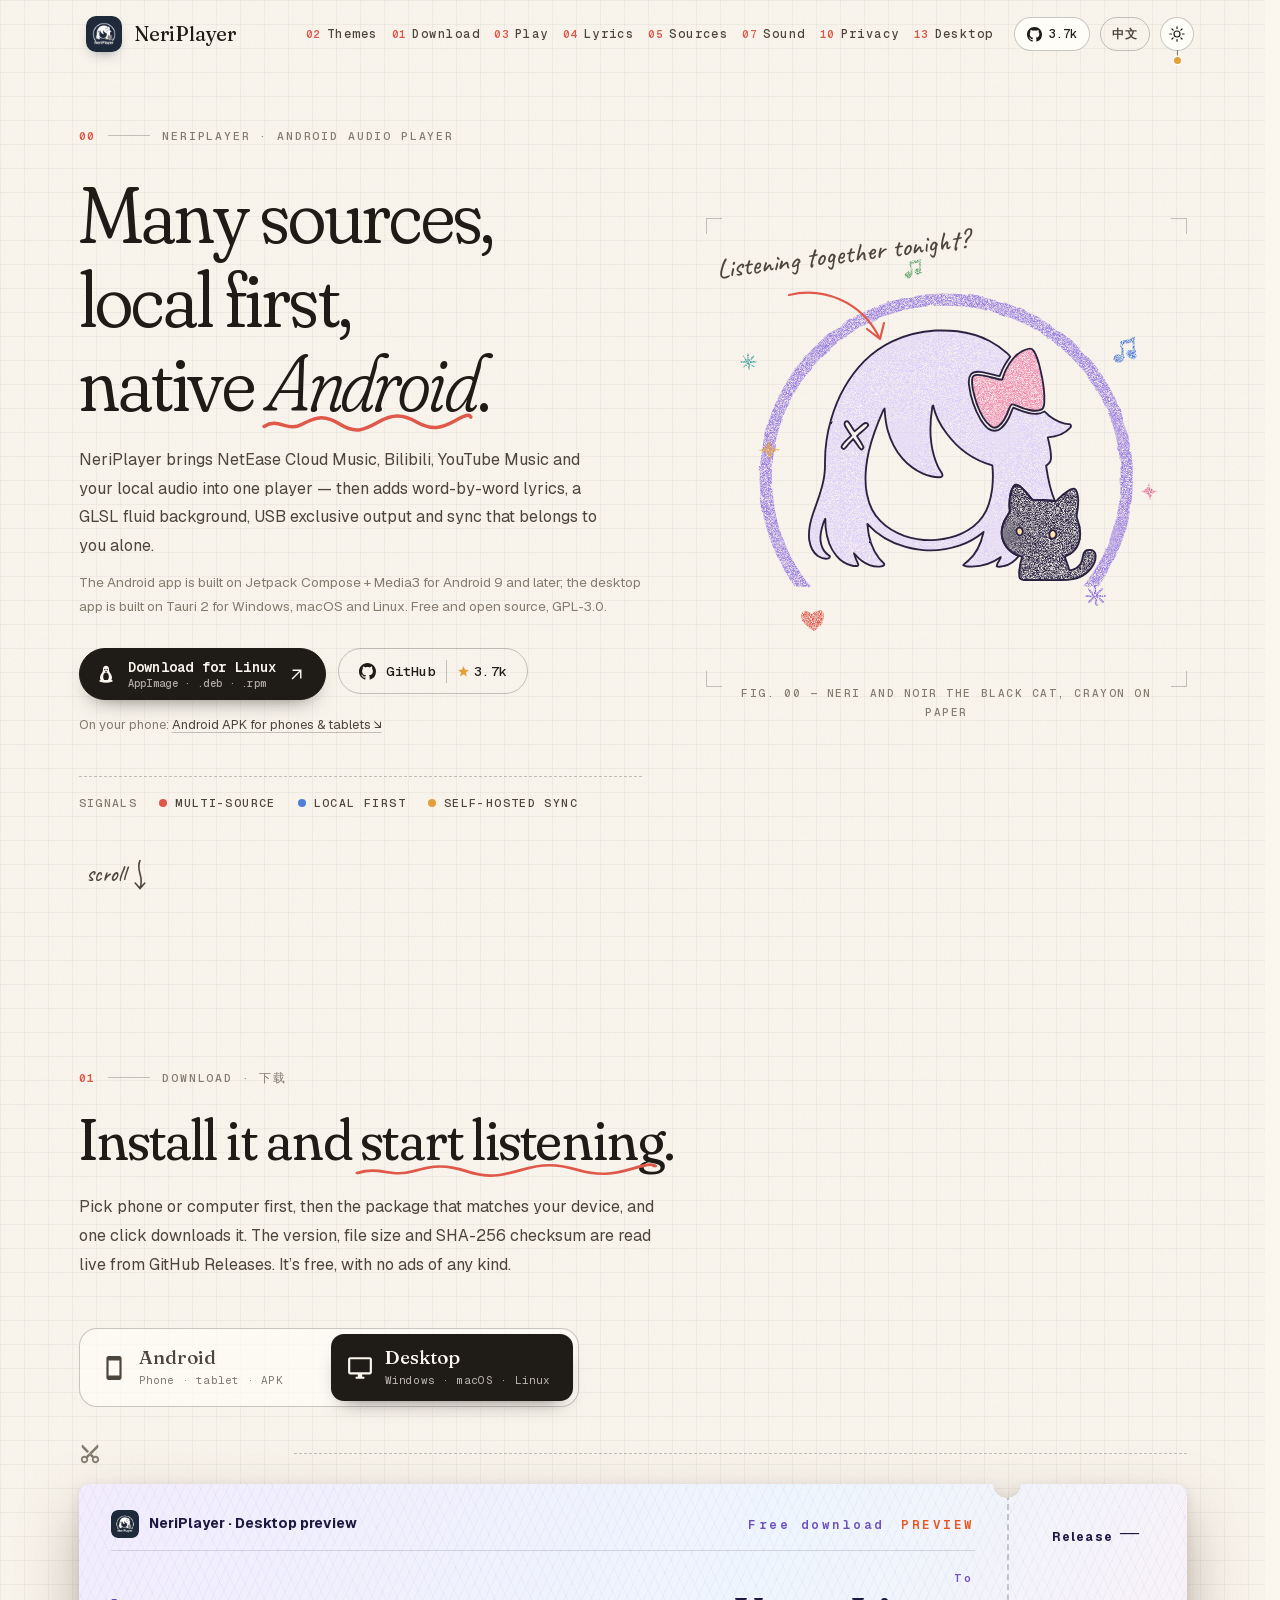
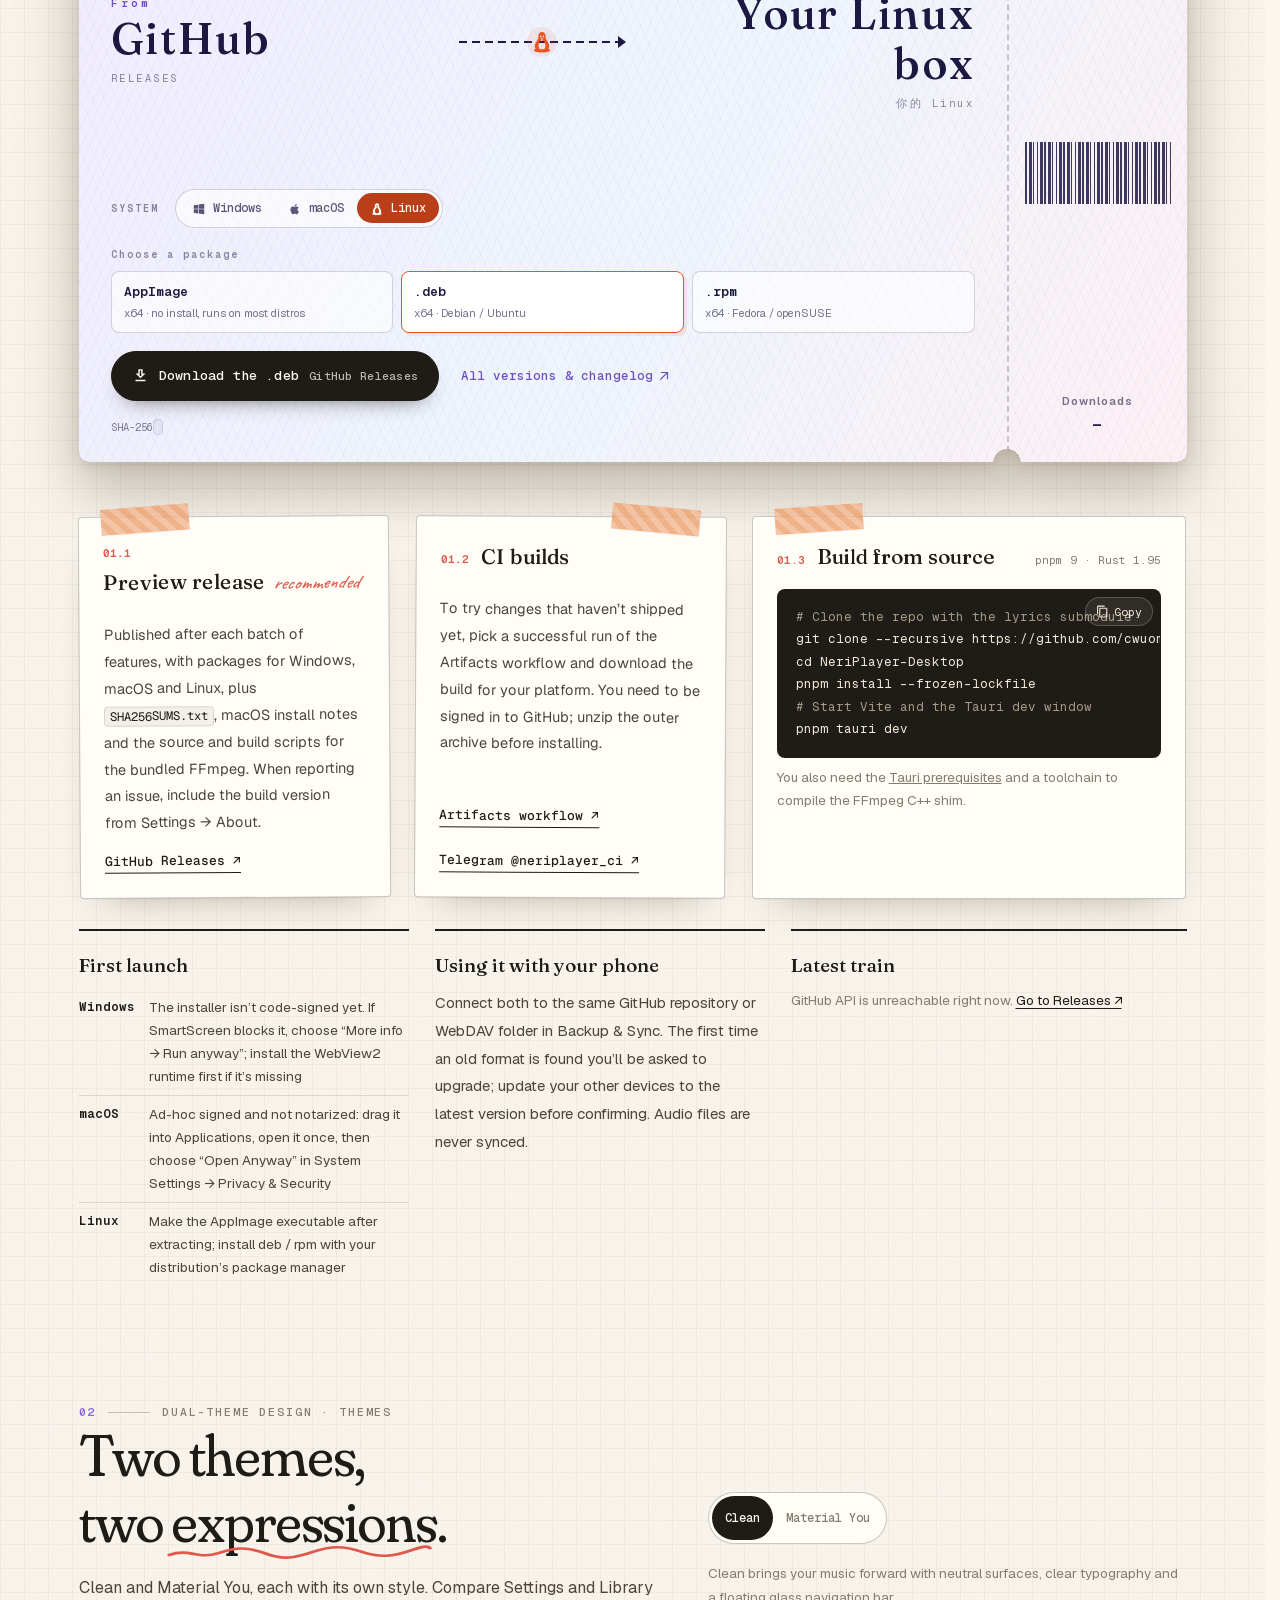
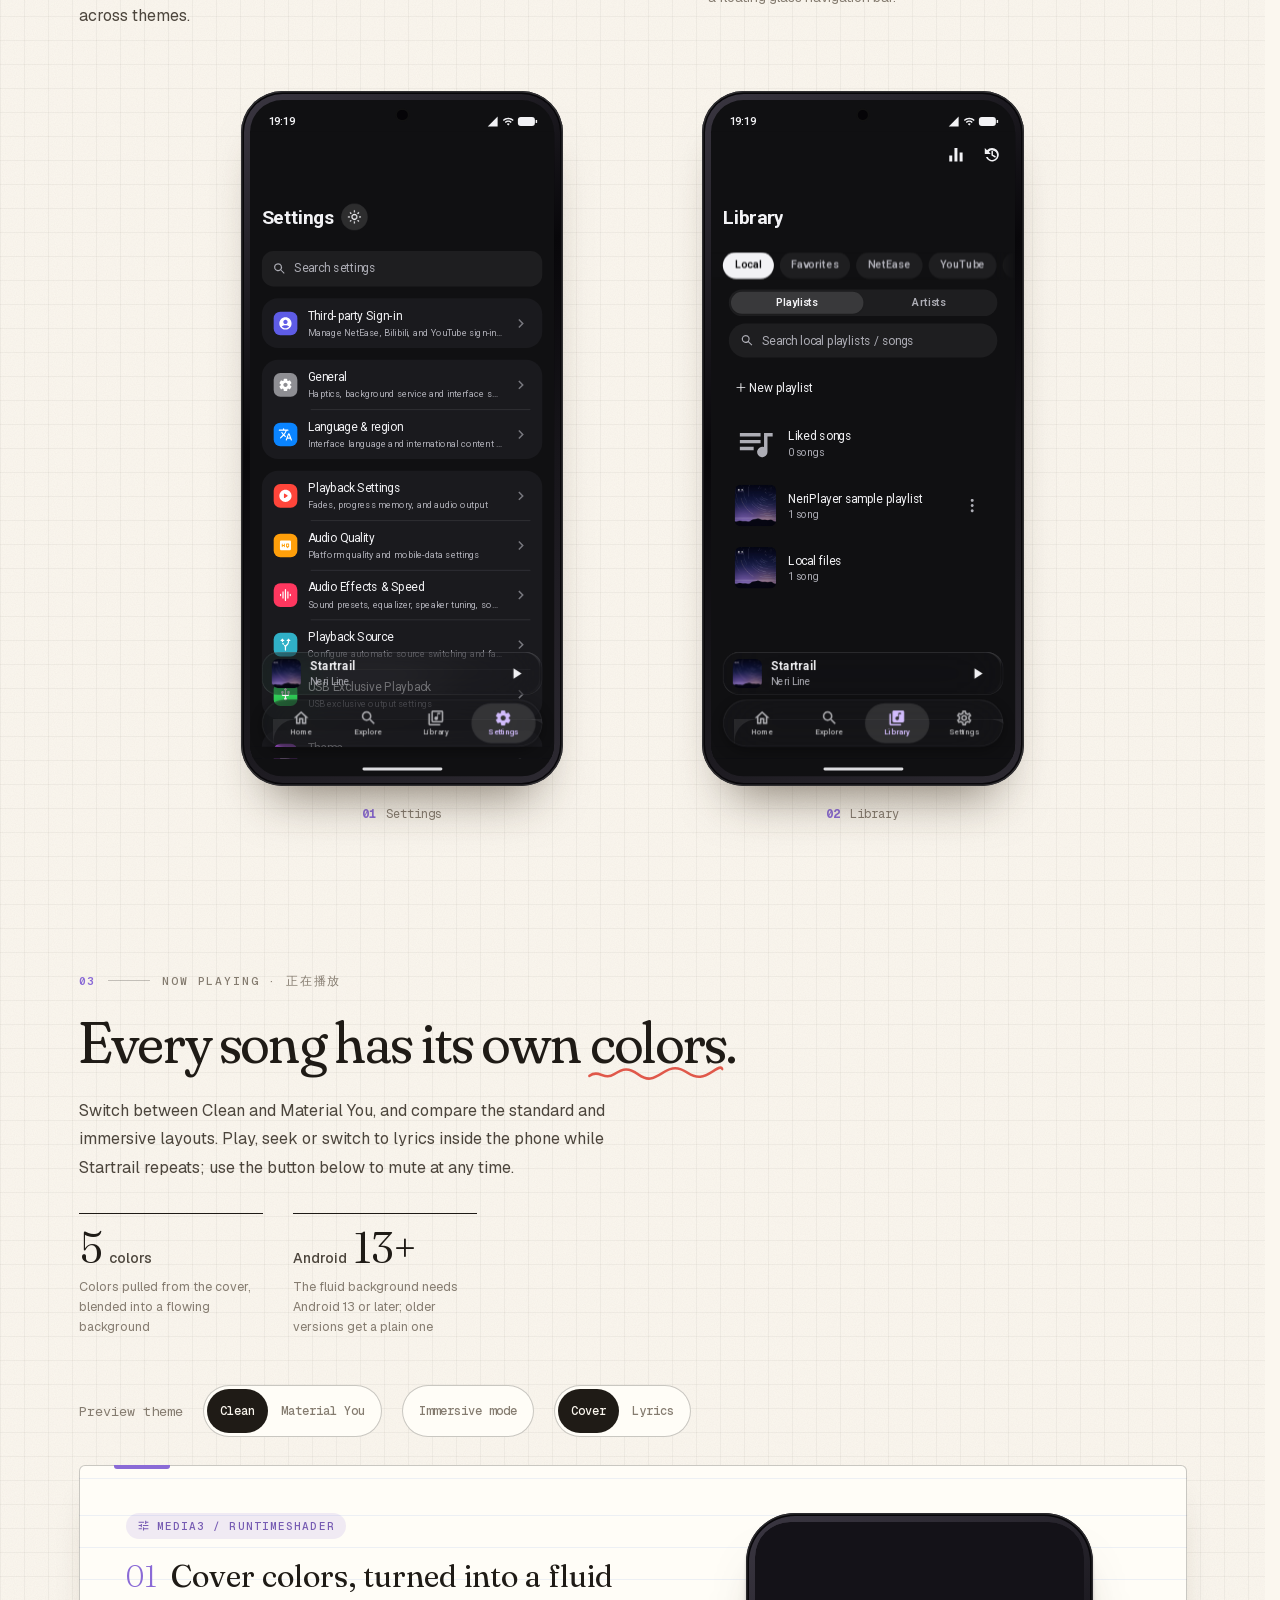
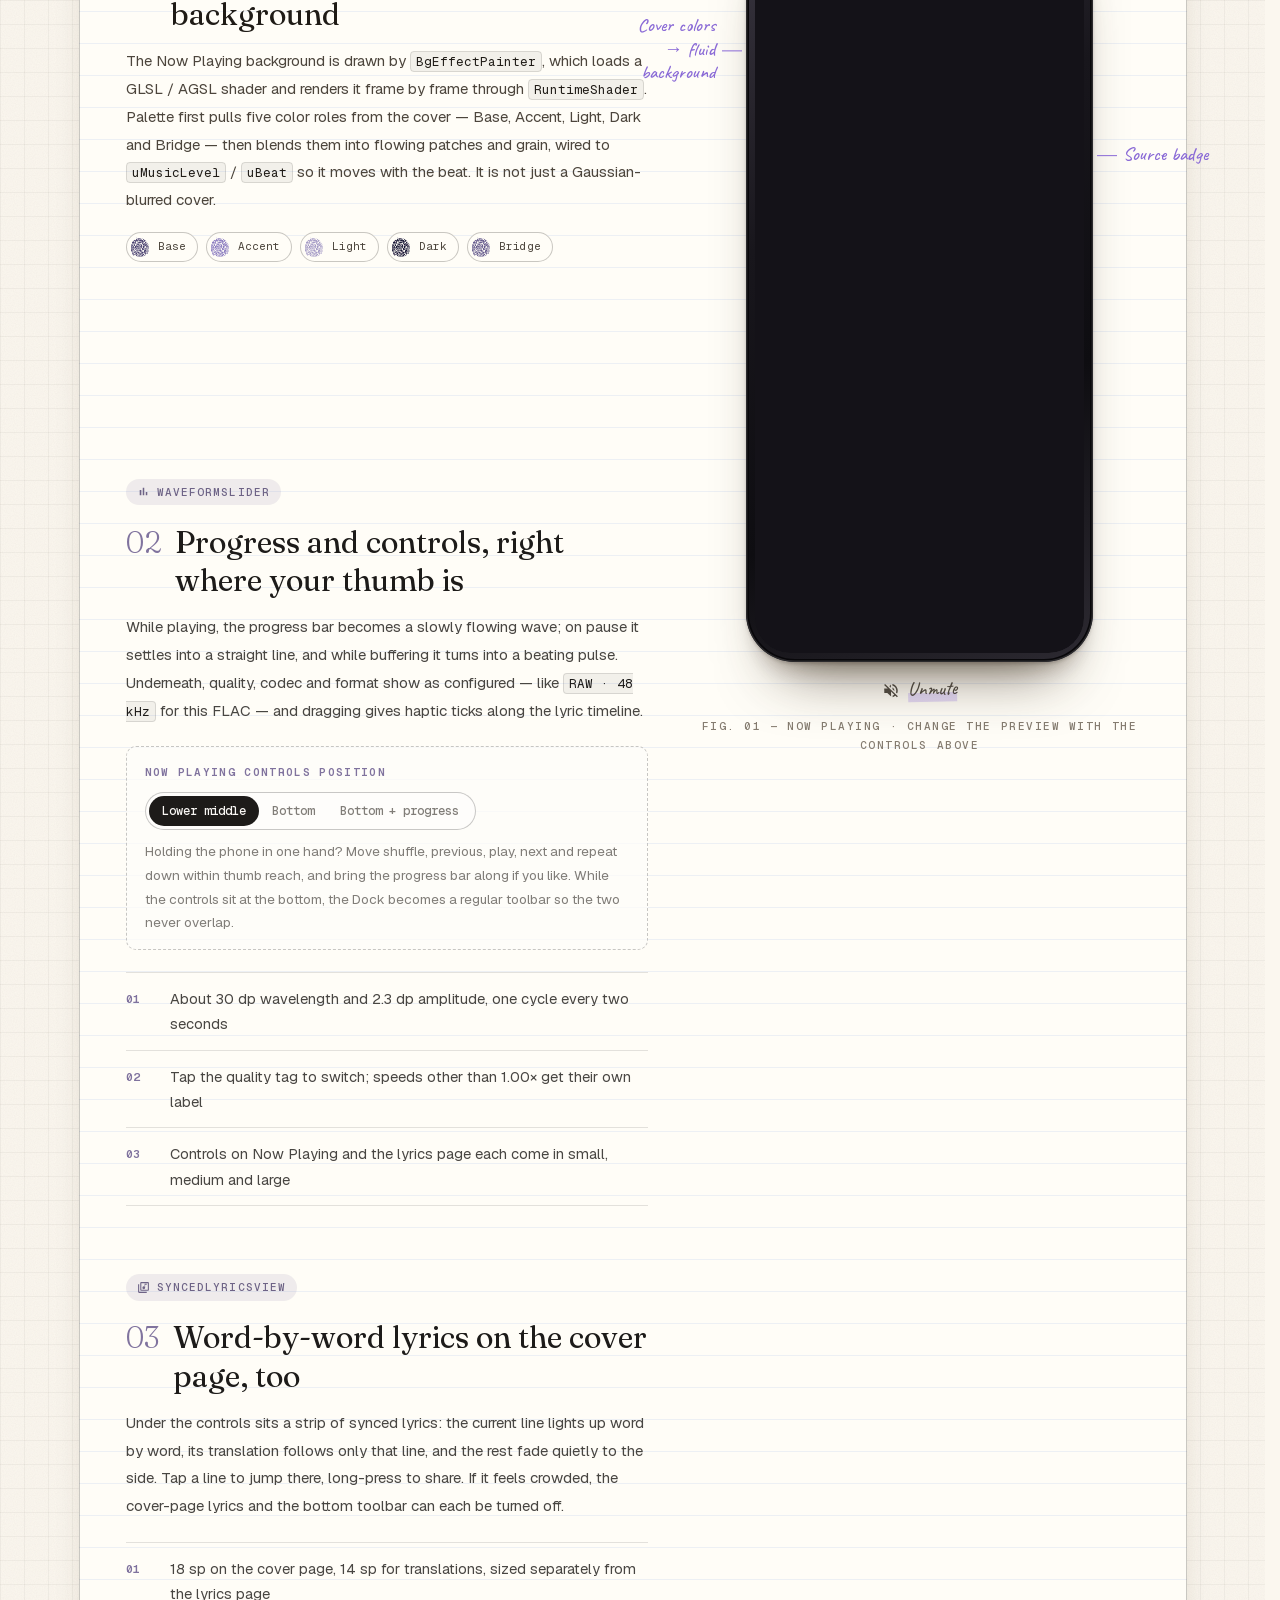
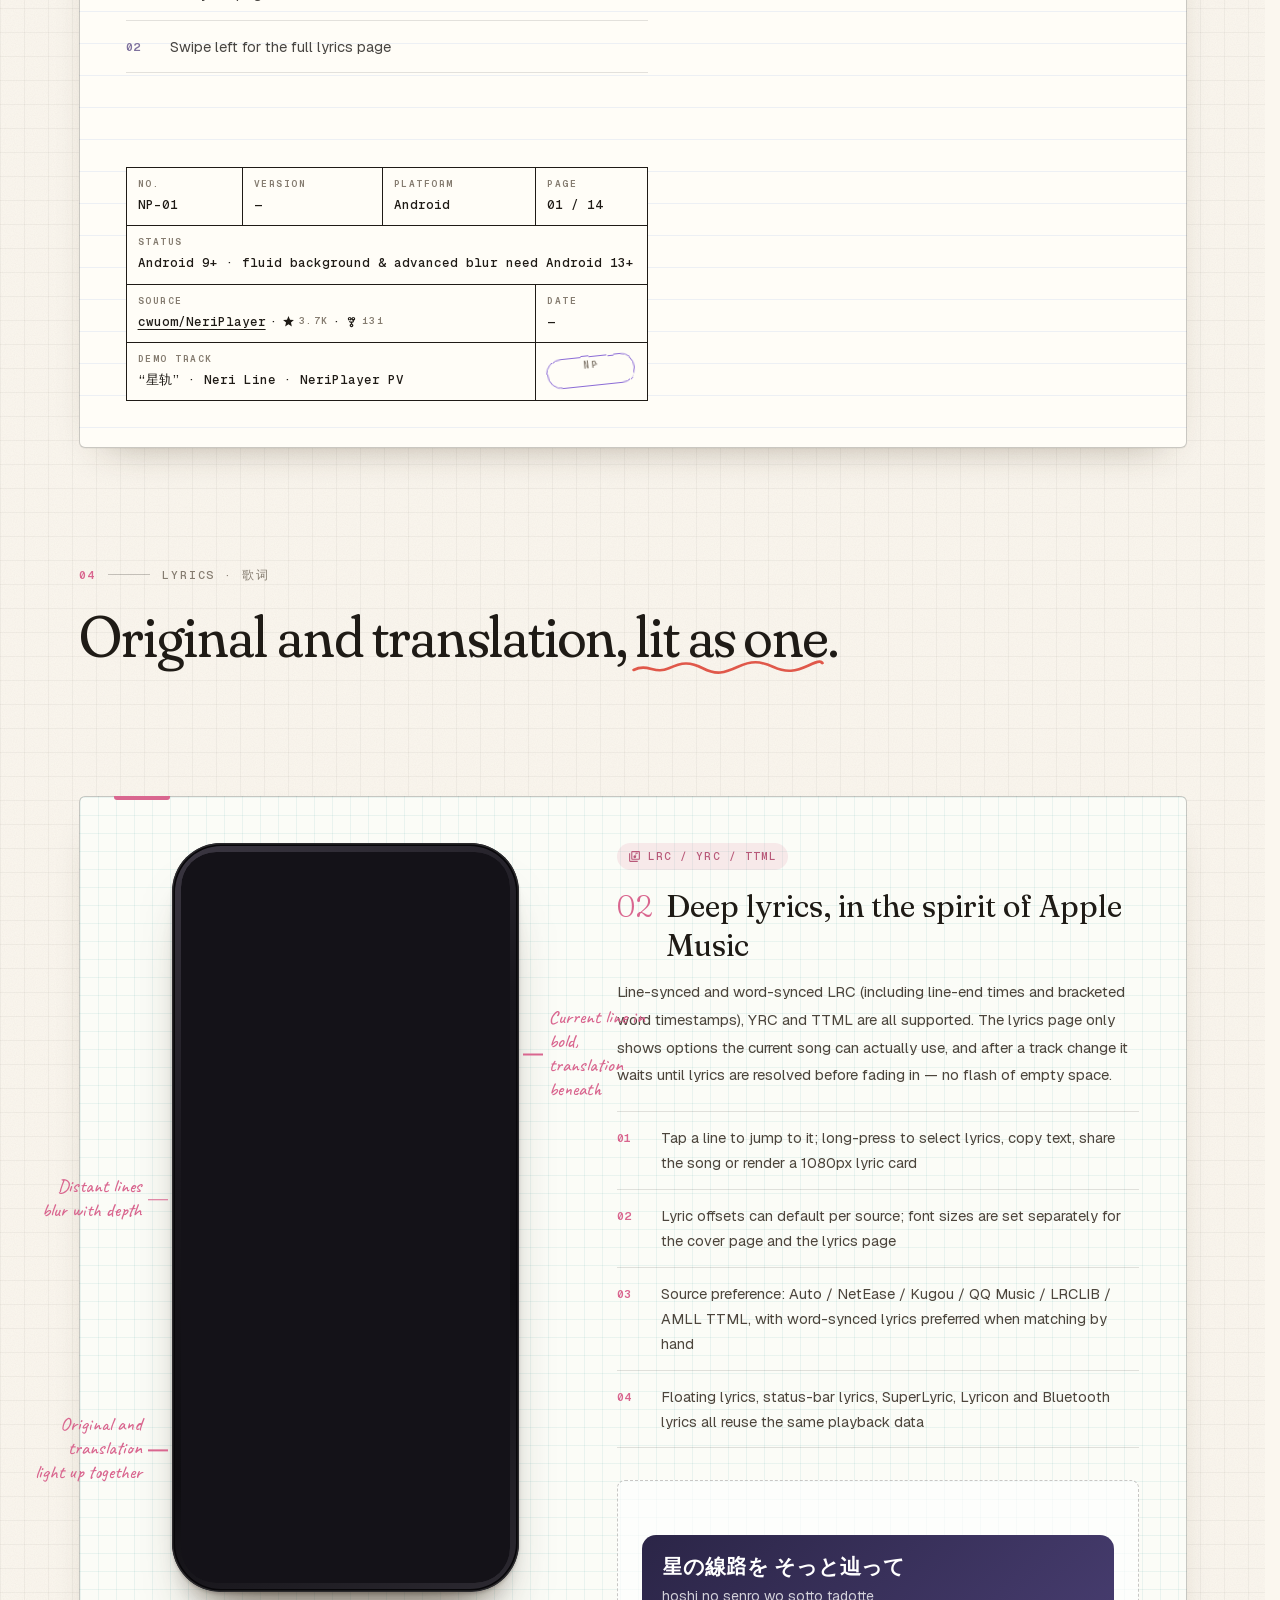
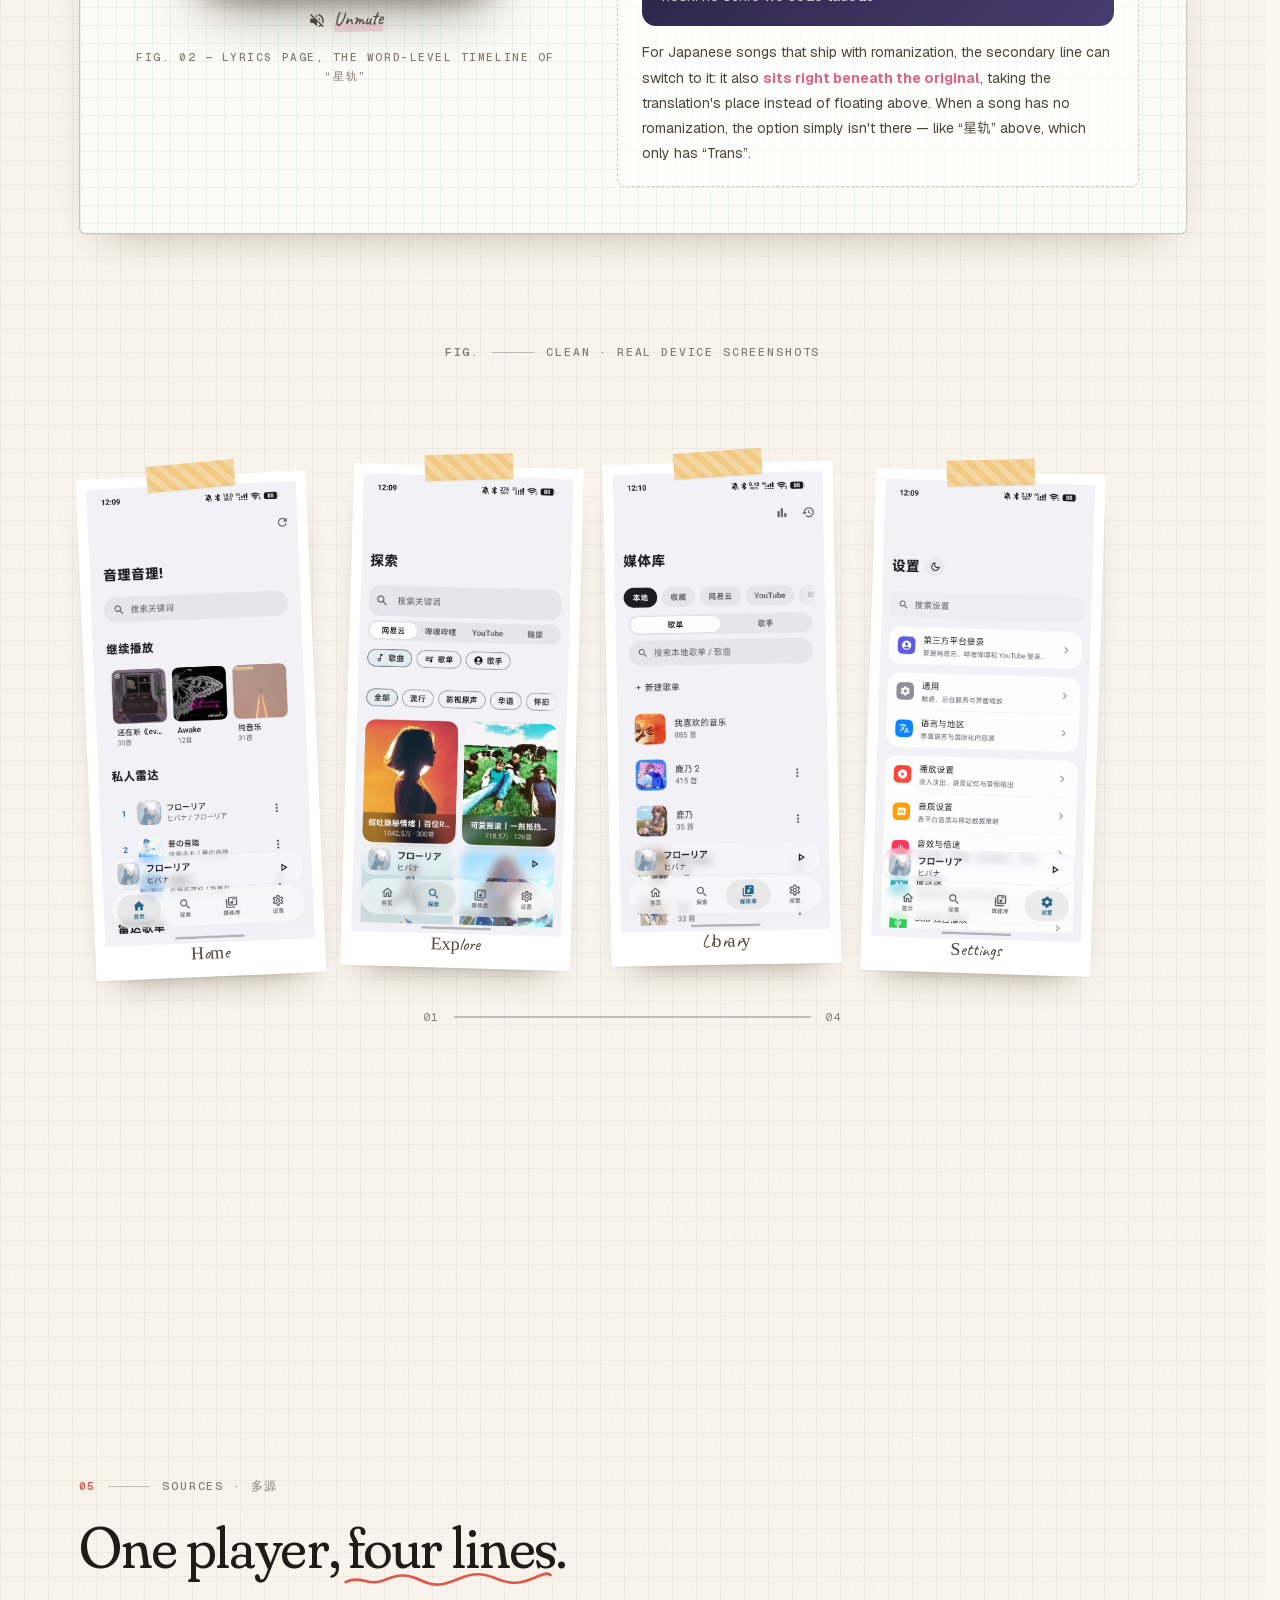
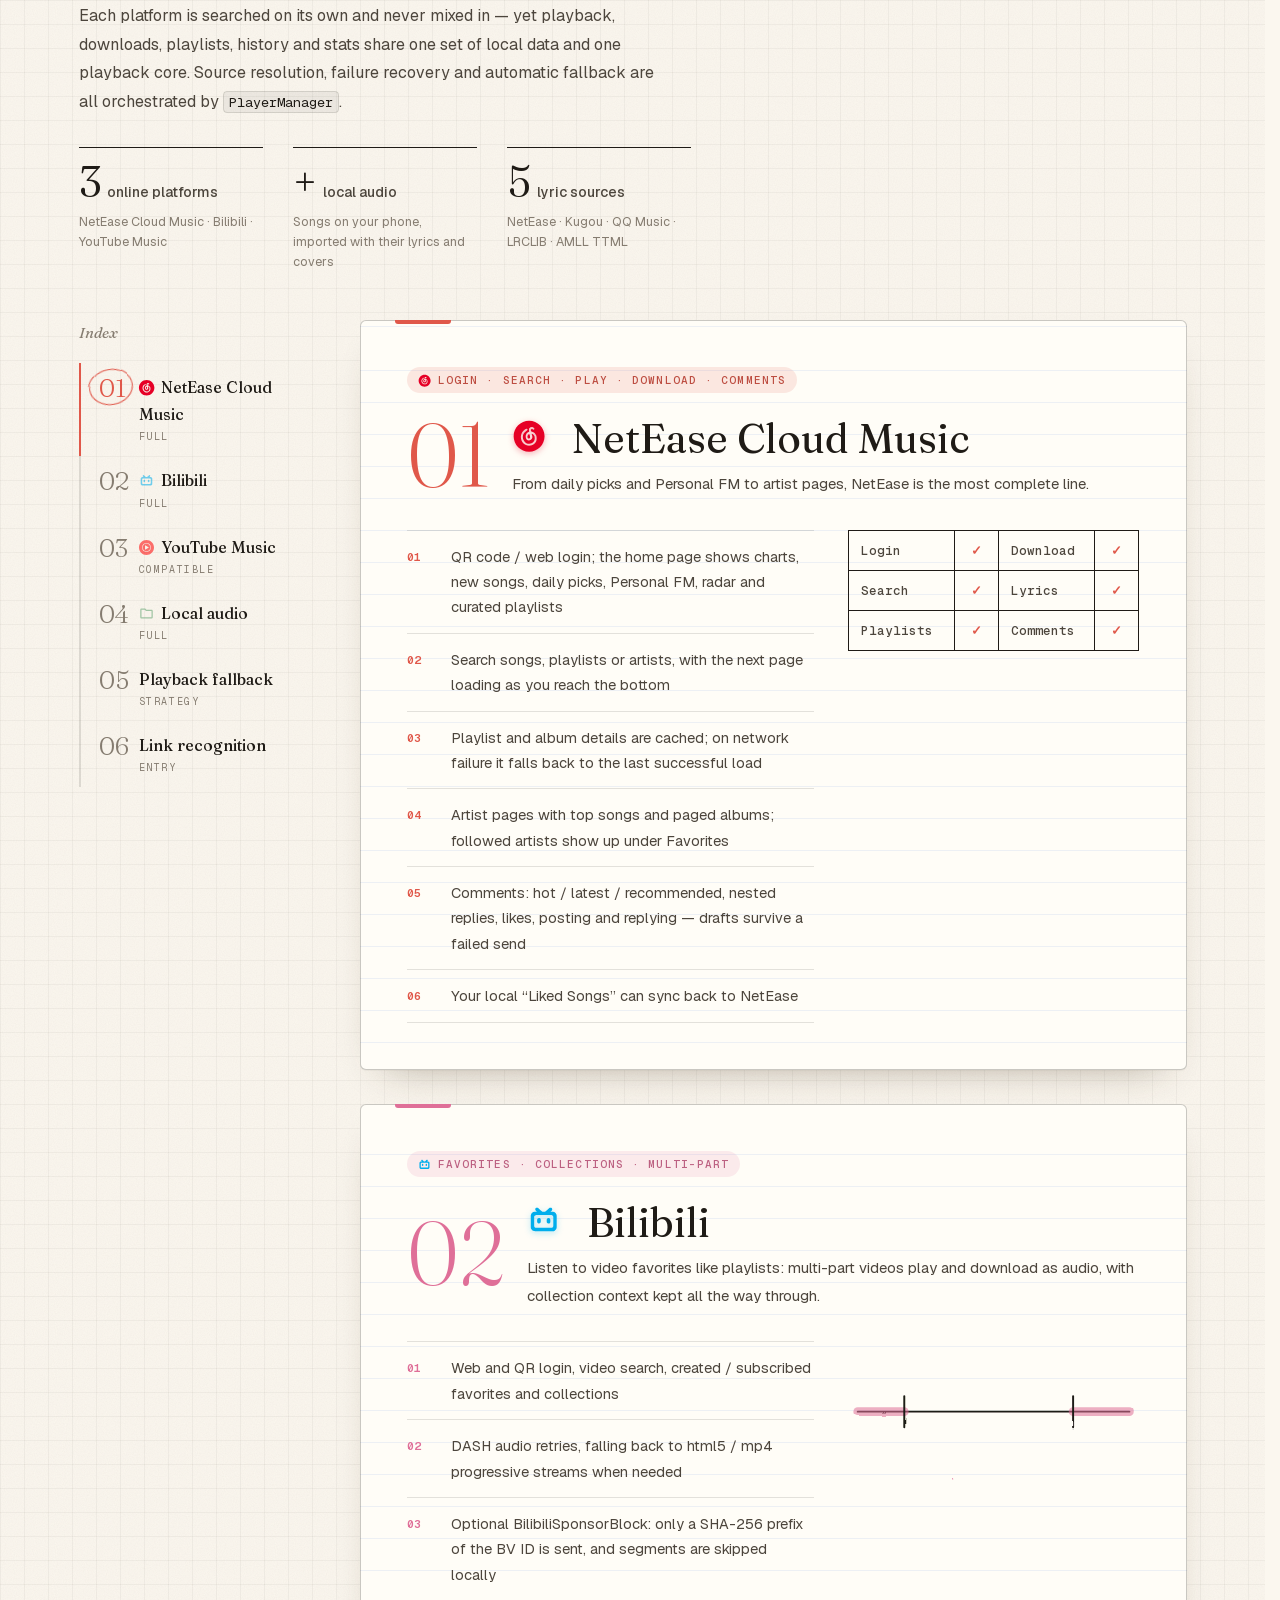
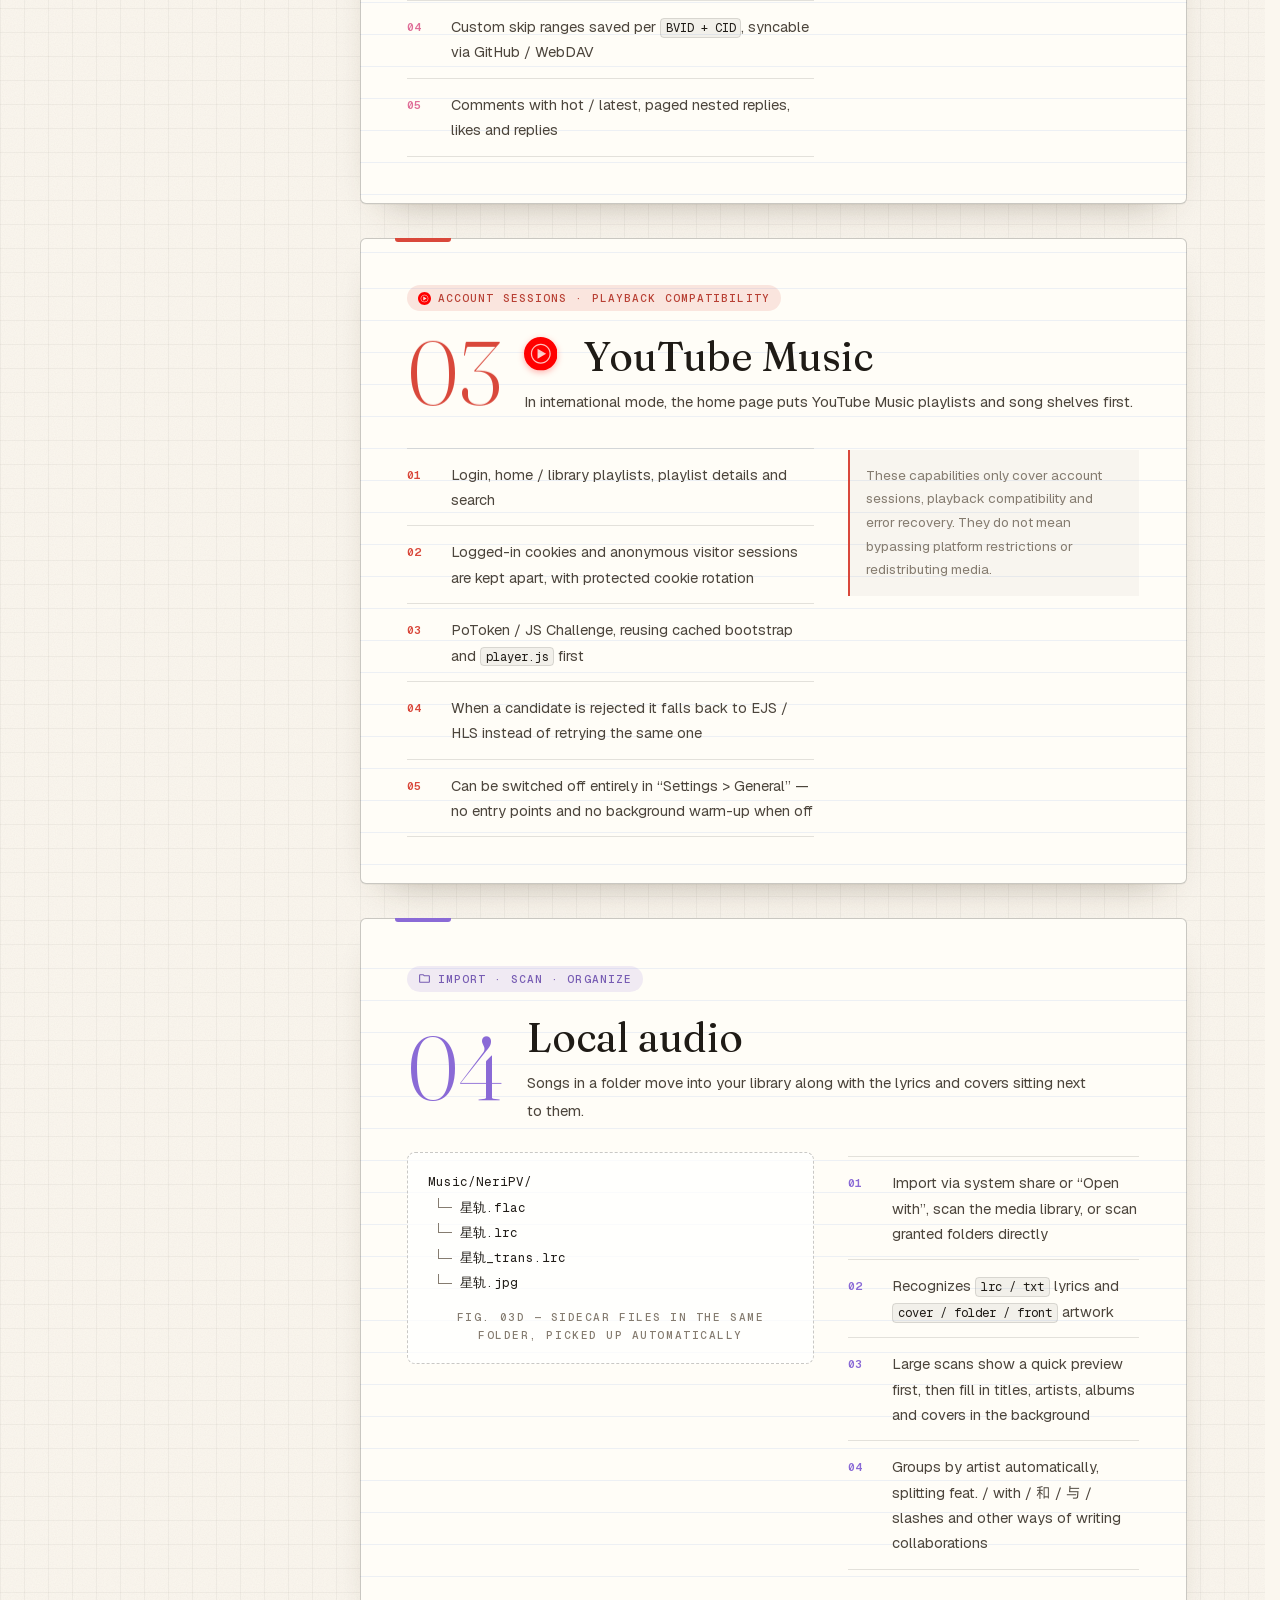
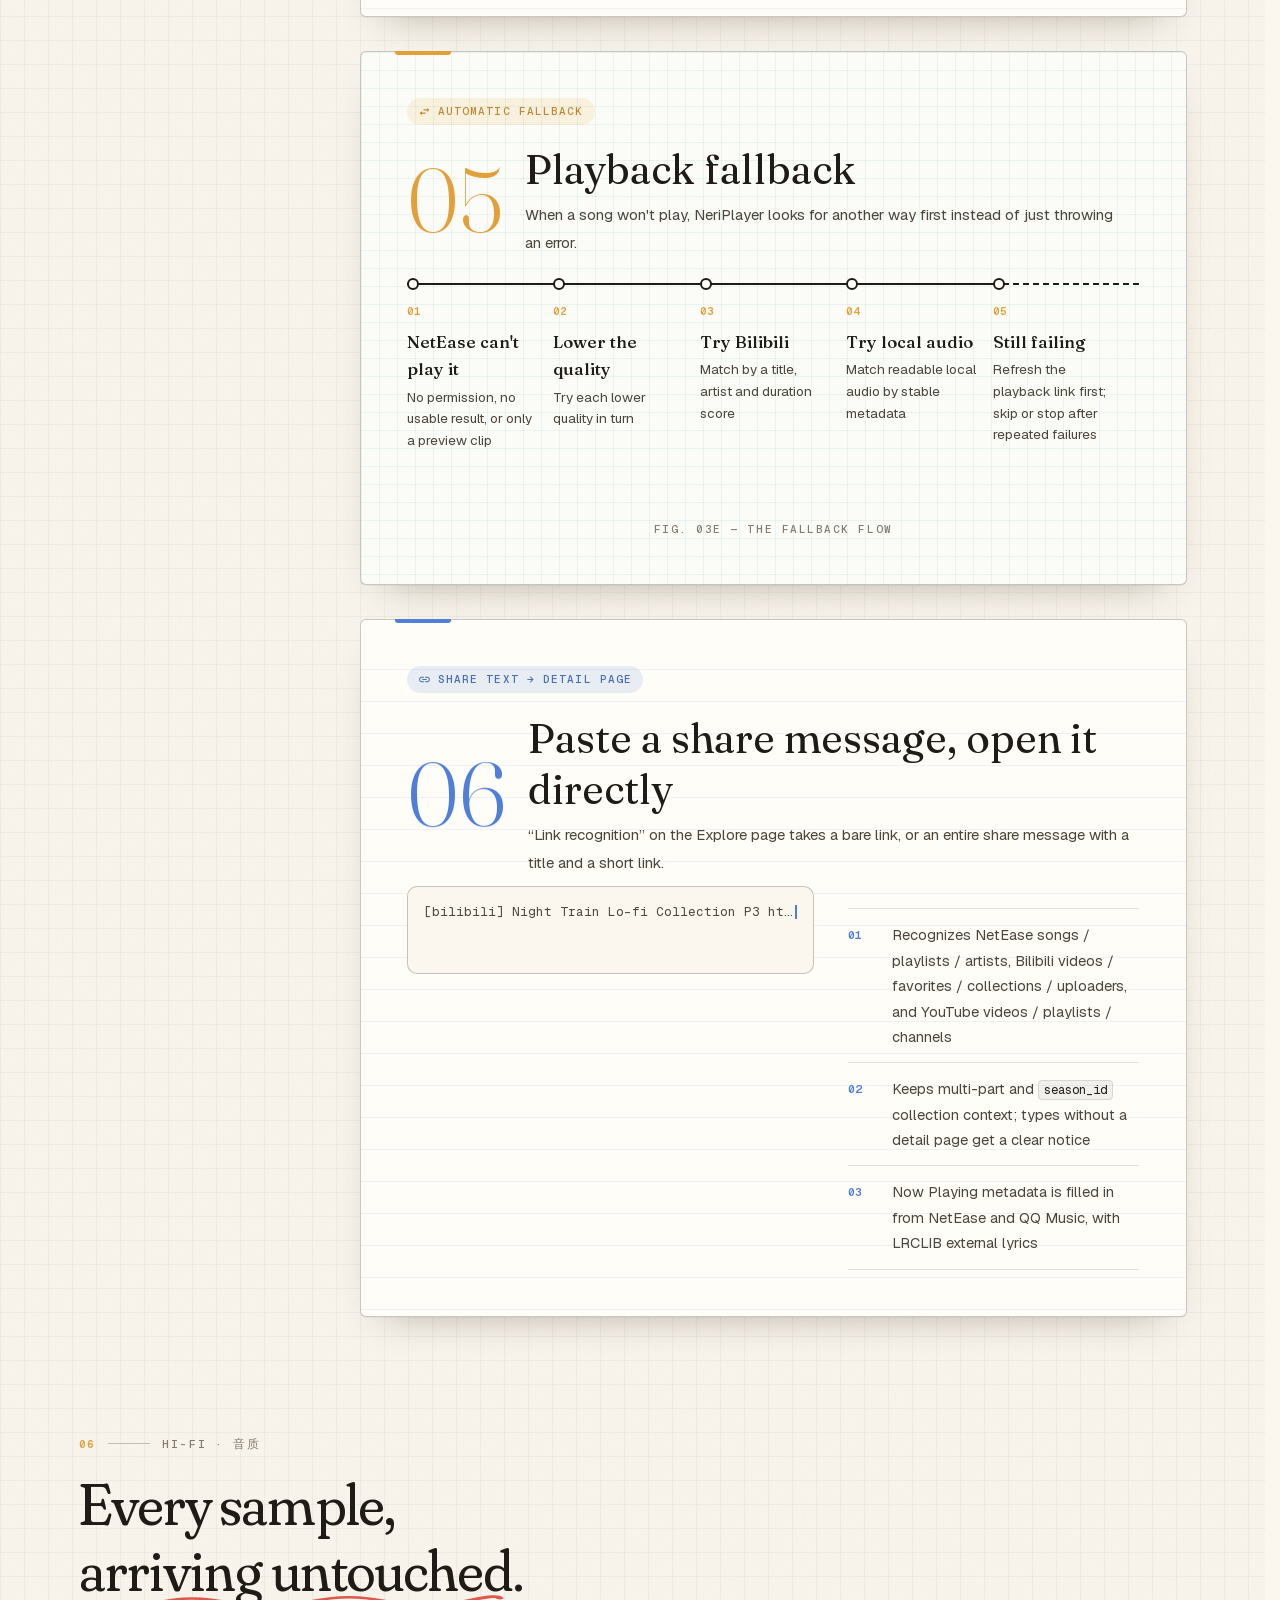
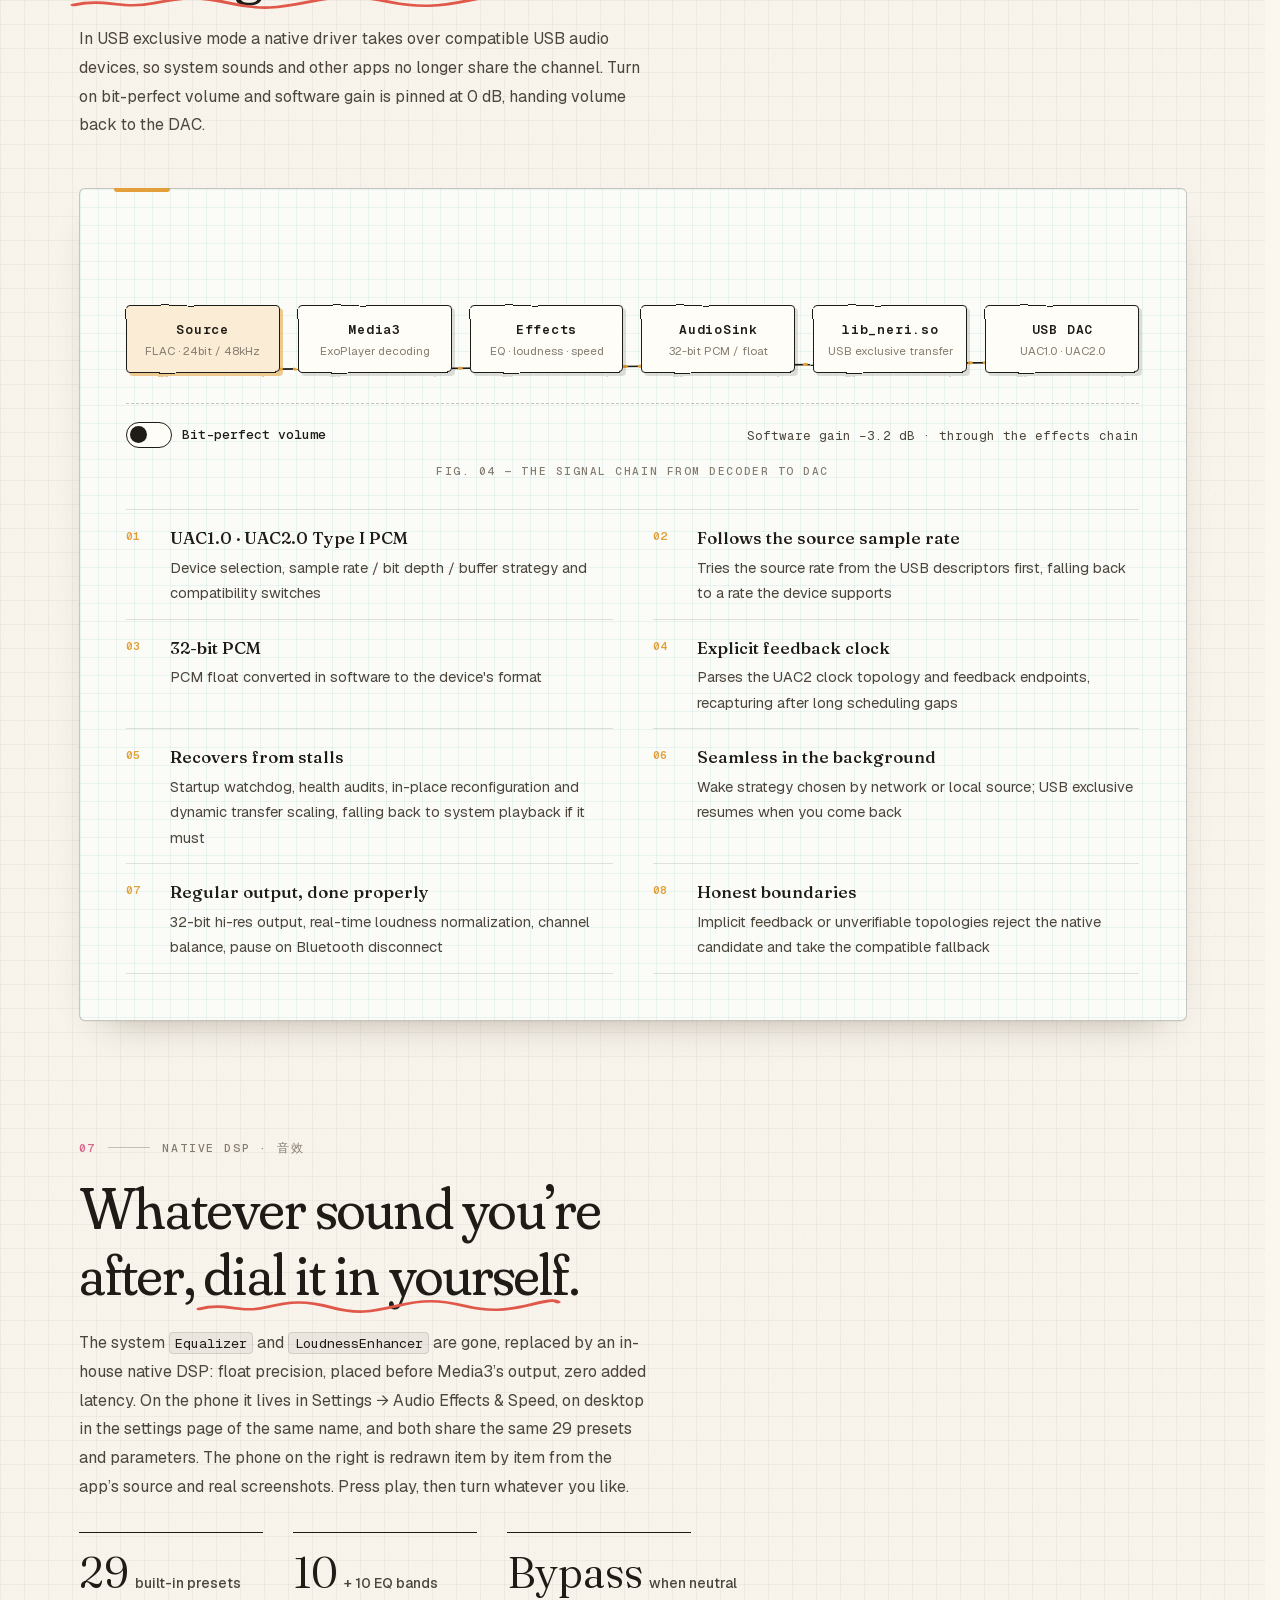
==== commit 45502853: "perf(site): isolate initial fonts and defer distant demo work" ====
--- a/en/index.html
+++ b/en/index.html
@@ -36,7 +36,7 @@
 <link rel="preload" href="../assets/fonts/geist-mono.woff2" as="font" type="font/woff2" crossorigin="">
 <link rel="preload" href="../assets/fonts/caveat-critical.woff2" as="font" type="font/woff2" crossorigin="">
 <link rel="preload" href="../assets/fonts/np-hand-critical.woff2" as="font" type="font/woff2" crossorigin="">
-<link rel="preload" href="../assets/css/site.css?v=a2176fda23ff" as="style">
+<link rel="preload" href="../assets/css/site.css?v=940d783edbff" as="style">
 <script>
   (function () {
     var t = null;
@@ -51,24 +51,24 @@
 </script>
 <style id="critical-css">
 /* Generated by tools/build-critical-css.mjs; edit the source stylesheets */
-@font-face{font-family:"Fraunces Critical";src:url("../assets/fonts/fraunces-critical.woff2") format("woff2");font-weight:100 900;font-display:swap;unicode-range:U+0020,U+0026,U+002C-002E,U+0041,U+0044,U+0046,U+0048-0049,U+004C-004E,U+0050-0051,U+0053-0054,U+0061-0069,U+006B-0070,U+0072-0077,U+0079-007A}@font-face{font-family:"Fraunces Critical";src:url("../assets/fonts/fraunces-italic-critical.woff2") format("woff2");font-weight:100 900;font-style:italic;font-display:swap;unicode-range:U+0041,U+0064,U+0069,U+006E-006F,U+0072}@font-face{font-family:"NP Serif";src:url("../assets/fonts/np-serif-critical.woff2") format("woff2");font-weight:200 900;font-display:swap;unicode-range:U+3002,U+4E00,U+4E0B,U+4E0E,U+4E2A,U+4E3B,U+4F18,U+5148,U+539F,U+540C,U+542C,U+5728,U+5730,U+591A,U+5E38,U+5E73,U+6027,U+64AD,U+653E,U+6548,U+672C,U+677F,U+6784,U+684C,U+6B4C,U+6B63,U+6B65,U+6E90,U+751F,U+79BB,U+79C1,U+7AEF,U+7EBF,U+7EC6,U+8282,U+89C1,U+8BCD,U+8D28,U+8D77,U+8F7D,U+9020,U+95EE,U+9690,U+9762,U+97F3,U+9875,U+9898,U+9996,U+FF0C}@font-face{font-family:"NP Hand";src:url("../assets/fonts/np-hand-critical.woff2") format("woff2");font-display:swap;unicode-range:U+4E00,U+4E5F,U+4ECA,U+5417,U+542C,U+665A,U+6B4C,U+8D77,U+FF1F}@font-face{font-family:"Caveat Critical";src:url("../assets/fonts/caveat-critical.woff2") format("woff2");font-weight:400 700;font-display:swap;unicode-range:U+0020,U+003F,U+004C,U+0063,U+0065,U+0067-0069,U+006C,U+006E-006F,U+0072-0074}@font-face{font-family:"Geist";src:url("../assets/fonts/geist.woff2") format("woff2");font-weight:100 900;font-display:swap}@font-face{font-family:"Geist Mono";src:url("../assets/fonts/geist-mono.woff2") format("woff2");font-weight:100 900;font-display:swap}:root{--paper:#fbf7ef;--paper-2:#f5efe2;--paper-3:#ece3d1;--card:#fffdf7;--ink:#1f1b16;--ink-2:#4c453c;--ink-3:#857c70;--ink-4:#b3aa9c;--rule:rgba(31,27,22,.12);--rule-2:rgba(31,27,22,.24);--grid:rgba(31,27,22,.045);--red:#e0584a;--amber:#e3a03a;--blue:#4f7fd9;--green:#5a9f6a;--violet:#8a6ad6;--pink:#d9668f;--teal:#3f9e9a;--acc:var(--violet);--serif:"Fraunces","NP Serif","Songti SC","STSong","Noto Serif SC","Source Han Serif SC",serif;--sans:"Geist","PingFang SC","HarmonyOS Sans SC","MiSans","Microsoft YaHei UI","Microsoft YaHei","Noto Sans SC",system-ui,sans-serif;--mono:"Geist Mono","JetBrains Mono","SF Mono",Consolas,"PingFang SC","Microsoft YaHei",monospace;--hand:"Caveat","NP Hand","LXGW WenKai","Kaiti SC","STKaiti","KaiTi",cursive;--wrap:1220px;--pad:clamp(20px,5vw,56px);--ease:cubic-bezier(.2,.7,.1,1);--ease-out:cubic-bezier(.16,1,.3,1);--ease-io:cubic-bezier(.65,0,.35,1);--shadow:0 1px 0 rgba(31,27,22,.04),0 18px 40px -26px rgba(60,44,20,.45);--vh:100vh}[data-acc="violet"]{--acc:var(--violet)}[data-acc="pink"]{--acc:var(--pink)}[data-acc="red"]{--acc:var(--red)}[data-acc="amber"]{--acc:var(--amber)}[data-acc="blue"]{--acc:var(--blue)}[data-acc="green"]{--acc:var(--green)}[data-acc="teal"]{--acc:var(--teal)}*,*::before,*::after{box-sizing:border-box}html{-webkit-tap-highlight-color:transparent;-webkit-text-size-adjust:100%;text-size-adjust:100%;color-scheme:light;scroll-padding-top:84px;scrollbar-gutter:stable;background:var(--paper)}html.is-locked{overflow:hidden}body{margin:0;min-height:100vh;font-family:var(--sans);font-size:16px;line-height:1.7;color:var(--ink);-webkit-font-smoothing:antialiased;-moz-osx-font-smoothing:grayscale;text-rendering:optimizeLegibility;background-color:var(--paper);background-image:url("data:image/svg+xml,%3Csvg xmlns='http://www.w3.org/2000/svg' width='220' height='220'%3E%3Cfilter id='n'%3E%3CfeTurbulence type='fractalNoise' baseFrequency='.9' numOctaves='3' stitchTiles='stitch'/%3E%3CfeColorMatrix values='0 0 0 0 .32 0 0 0 0 .26 0 0 0 0 .18 0 0 0 .07 0'/%3E%3C/filter%3E%3Crect width='100%25' height='100%25' filter='url(%23n)'/%3E%3C/svg%3E"),linear-gradient(var(--grid) 1px,transparent 1px),linear-gradient(90deg,var(--grid) 1px,transparent 1px);background-size:220px 220px,24px 24px,24px 24px}main,.footer{overflow-x:clip}.device__screen,.dwin__screen,.tabdev__screen,.desk__screen{content-visibility:auto}h1,h2,h3,h4,p,ul,ol,dl,dd,figure,pre{margin:0}ul,ol{padding:0;list-style:none}img,svg,canvas{display:block;max-width:100%}img{height:auto}button{font:inherit;color:inherit}a{color:inherit}[hidden]{display:none !important}::selection{background:rgba(227,160,58,.35)}:focus-visible{outline:2px solid var(--acc);outline-offset:3px;border-radius:4px}.sr-only{position:absolute !important;width:1px;height:1px;padding:0;margin:-1px;overflow:hidden;clip:rect(0 0 0 0);white-space:nowrap;border:0}.sprite{position:absolute;width:0;height:0;overflow:hidden}.skip{position:fixed;left:16px;top:-60px;z-index:100;padding:10px 16px;border-radius:999px;background:var(--ink);color:var(--paper);font-weight:600;text-decoration:none;transition:top .3s var(--ease-out)}.skip:focus{top:16px}.i{width:1.15em;height:1.15em;flex:none;fill:currentColor}.wrap{position:relative;max-width:var(--wrap);margin:0 auto;padding:0 var(--pad)}.eyebrow{display:flex;align-items:center;gap:12px;font-family:var(--mono);font-size:11.5px;font-weight:500;letter-spacing:.16em;text-transform:uppercase;color:var(--ink-3)}.eyebrow b{font-weight:600;color:var(--acc)}.eyebrow__rule{width:42px;height:1px;background:var(--rule-2)}.display{font-family:var(--serif);font-size:clamp(42px,min(6.2vw,10.6vh),92px);font-weight:340;line-height:1.06;letter-spacing:-.02em;font-variation-settings:"SOFT" 100,"opsz" 144}.display__line{display:block;white-space:nowrap}.display em,.h2 em{font-style:italic;font-weight:300}.ul{position:relative;display:inline-block;white-space:nowrap}.ul__mark{position:absolute;left:-2%;bottom:-.12em;width:104%;height:.26em;color:var(--red);overflow:visible;stroke-dasharray:1;pointer-events:none}.ul__mark use{stroke-dasharray:260;stroke-dashoffset:260;transition:stroke-dashoffset 1s cubic-bezier(.45,0,.55,1) .75s}.is-in .ul__mark use,.np-fallback .ul__mark use,.no-js .ul__mark use{stroke-dashoffset:0}.lead{margin-top:22px;max-width:36em;font-size:clamp(16px,1.25vw,18px);line-height:1.8;color:var(--ink-2);text-wrap:pretty}.small{font-size:13.5px;line-height:1.75;color:var(--ink-3)}.mono{font-family:var(--mono)}.hand{font-family:var(--hand);font-weight:500;color:var(--acc);line-height:1.25}.btn{display:inline-flex;align-items:center;gap:10px;height:46px;padding:0 20px;border:1px solid var(--ink);border-radius:999px;font-family:var(--mono);font-size:13.5px;font-weight:500;letter-spacing:.02em;text-decoration:none;white-space:nowrap;cursor:pointer;transition:transform .35s var(--ease-out),background .3s,color .3s,box-shadow .35s}.btn .i{width:17px;height:17px}.btn small{font-size:11.5px;opacity:.7}.btn--ink{background:var(--ink);color:var(--paper);box-shadow:0 10px 22px -14px rgba(31,27,22,.8)}.btn--ink:hover{transform:translateY(-2px);box-shadow:0 16px 28px -16px rgba(31,27,22,.85)}.btn--line{background:transparent;color:var(--ink);border-color:var(--rule-2)}.btn--line:hover{border-color:var(--ink);transform:translateY(-2px)}.btn__meta{display:inline-flex;align-items:center;gap:4px;padding-left:10px;border-left:1px solid var(--rule-2)}.btn__meta .i{width:13px;height:13px;color:var(--amber)}.fig{position:relative}.fig__c{position:absolute;width:16px;height:16px;border-color:var(--rule-2);border-style:solid;border-width:0;pointer-events:none}.fig__c--tl{left:0;top:0;border-left-width:1.2px;border-top-width:1.2px}.fig__c--tr{right:0;top:0;border-right-width:1.2px;border-top-width:1.2px}.fig__c--bl{left:0;bottom:34px;border-left-width:1.2px;border-bottom-width:1.2px}.fig__c--br{right:0;bottom:34px;border-right-width:1.2px;border-bottom-width:1.2px}.fig__cap{margin-top:14px;font-family:var(--mono);font-size:11px;font-weight:500;letter-spacing:.14em;text-transform:uppercase;color:var(--ink-3);text-align:center}.draw path{fill:none;stroke:currentColor;stroke-linecap:round;stroke-linejoin:round;stroke-dasharray:1;stroke-dashoffset:1;transition:stroke-dashoffset 1.5s cubic-bezier(.45,0,.55,1) .3s}.is-in .draw path,.is-in.draw path,.np-fallback .draw path{stroke-dashoffset:0}.draw path:nth-child(2){transition-delay:.45s}.nav{position:fixed;left:0;right:0;top:0;z-index:60;transition:transform .6s var(--ease-out),background .4s,box-shadow .4s}.nav.is-solid{background:rgba(251,247,239,.9);box-shadow:0 1px 0 var(--rule);backdrop-filter:blur(8px);-webkit-backdrop-filter:blur(8px)}.nav.is-hidden{transform:translateY(-100%)}.nav__inner{display:flex;align-items:center;gap:20px;max-width:var(--wrap);height:68px;margin:0 auto;padding:0 var(--pad)}.nav__brand{display:flex;flex:none;align-items:center;gap:12px;text-decoration:none}.nav__logo{display:block;width:36px;height:36px;border-radius:10px;box-shadow:0 1px 0 rgba(255,255,255,.5) inset,0 6px 14px -8px rgba(30,41,58,.7);transition:transform .5s var(--ease-out)}.nav__brand:hover .nav__logo{transform:rotate(-6deg) scale(1.06)}.nav__name{font-family:var(--serif);font-size:20px;font-weight:450;letter-spacing:-.01em}.nav__links{display:flex;gap:clamp(10px,1.1vw,16px);margin-left:auto}.nav__links a{display:inline-flex;align-items:baseline;flex:none;gap:6px;font-family:var(--mono);font-size:12px;font-weight:500;letter-spacing:.12em;text-decoration:none;white-space:nowrap;color:var(--ink-2);transition:color .25s}.nav__links a b{font-size:10.5px;font-weight:600;color:var(--red)}.nav__links a:hover,.nav__links a.is-on{color:var(--ink)}.nav__links a.is-on{text-decoration:underline wavy var(--red) 1px;text-underline-offset:6px}.nav__actions{display:flex;flex:none;align-items:center;gap:10px}.nav__gh{display:inline-flex;align-items:center;gap:7px;height:34px;padding:0 12px;border:1px solid var(--rule-2);border-radius:999px;background:var(--card);font-family:var(--mono);font-size:12px;font-weight:500;text-decoration:none;transition:border-color .25s}.nav__gh:hover{border-color:var(--ink)}.nav__gh .i{width:15px;height:15px}.nav__burger{display:none;position:relative;width:38px;height:38px;border:1px solid var(--rule-2);border-radius:50%;background:var(--card);cursor:pointer}.nav__burger span{position:absolute;left:11px;right:11px;height:1.5px;background:var(--ink);transition:transform .45s var(--ease-out),top .45s var(--ease-out)}.nav__burger span:first-child{top:15px}.nav__burger span:last-child{top:21px}.nav__burger[aria-expanded="true"] span:first-child{top:18px;transform:rotate(45deg)}.nav__burger[aria-expanded="true"] span:last-child{top:18px;transform:rotate(-45deg)}.route{position:fixed;right:18px;top:50%;z-index:40;display:none;width:46px;height:min(560px,64vh);transform:translateY(-50%)}.route__line{position:absolute;left:11px;top:0;width:24px;height:100%;overflow:visible}.route__line path{fill:none;stroke-linecap:round;vector-effect:non-scaling-stroke}.route__base{stroke:var(--rule-2);stroke-width:1.2;stroke-dasharray:3 5}.route__ink{stroke:var(--ink);stroke-width:1.6;stroke-dasharray:1;stroke-dashoffset:1;filter:url(#rough)}.route__stops{position:absolute;inset:0;display:flex;flex-direction:column;justify-content:space-between}.route__stops a{position:relative;display:grid;place-items:center;width:46px;height:22px;text-decoration:none}.route__stops i{font-style:normal;font-family:var(--mono);font-size:10px;font-weight:600;color:var(--ink-4);background:var(--paper);padding:0 2px;transition:color .3s}.route__stops li.is-passed i{color:var(--ink-2)}.route__stops li.is-on i{color:var(--red)}.route__stops li.is-on a::before{content:"";position:absolute;left:50%;top:50%;width:34px;height:24px;margin:-12px 0 0 -17px;border:1.5px solid var(--red);border-radius:50%;transform:rotate(-8deg);filter:url(#rough)}.route__stops span{position:absolute;right:46px;top:50%;padding:3px 10px;border:1px solid var(--rule-2);border-radius:999px;background:var(--card);font-family:var(--mono);font-size:11px;white-space:nowrap;opacity:0;transform:translate(6px,-50%);pointer-events:none;transition:opacity .3s,transform .4s var(--ease-out)}.route__stops a:hover span{opacity:1;transform:translate(0,-50%)}.route__cat{position:absolute;left:50%;top:0;width:26px;height:26px;margin:-13px 0 0 -13px;pointer-events:none;will-change:transform}.route__cat svg{width:100%;height:100%;--np-cat:#2a2340;--np-cat-line:#2a2340;--np-eye:#ffd58a}.menu{position:fixed;inset:0;z-index:55;padding:92px var(--pad) 32px;overflow-y:auto;background:var(--paper);opacity:0;transition:opacity .4s var(--ease-out)}.menu.is-open{opacity:1}.menu__inner{max-width:560px;margin:0 auto}.menu__list{margin-top:18px;border-top:1px solid var(--rule)}.menu__list a{display:flex;align-items:baseline;gap:14px;padding:13px 0;border-bottom:1px solid var(--rule);font-family:var(--serif);font-size:22px;text-decoration:none;opacity:0;transform:translateX(-10px);transition:opacity .5s var(--ease-out),transform .6s var(--ease-out);transition-delay:calc(var(--k,0) * 28ms)}.menu.is-open .menu__list a{opacity:1;transform:none}.menu__list i{width:26px;font-style:normal;font-family:var(--mono);font-size:11px;font-weight:600;color:var(--red)}.menu__list small{margin-left:auto;font-family:var(--mono);font-size:11px;letter-spacing:.12em;text-transform:uppercase;color:var(--ink-3)}.hero .display,.nav__name,.menu__list a{font-family:"Fraunces Critical",var(--serif)}.hero__note,.hero__scroll{font-family:"Caveat Critical",var(--hand)}@media (min-width: 1360px) and (min-height: 640px){.route{display:block}}@media (max-width: 1160px){.nav__links{display:none}.nav__actions{margin-left:auto}.nav__burger{display:block}}@media (max-width: 600px){.nav__inner{height:60px}.nav__name{font-size:18px}}@media (max-width: 440px){.nav__gh{display:none}.nav__actions{gap:8px}}@media (prefers-reduced-motion: reduce){*,*::before,*::after{animation-duration:.01ms !important;animation-iteration-count:1 !important;transition-duration:.01ms !important;transition-delay:0s !important}}.hero{position:relative;padding:clamp(104px,14vh,150px) 0 60px;--acc:var(--red)}.hero__grid{display:grid;grid-template-columns:1.08fr .92fr;align-items:center;gap:clamp(30px,5vw,70px)}.hero .display{margin-top:26px}.hero .lead{max-width:33em}.hero .small{margin-top:10px}.hero__cta{display:flex;flex-wrap:wrap;gap:12px;margin-top:30px}.signals{display:flex;flex-wrap:wrap;align-items:center;gap:8px 22px;margin-top:40px;padding-top:16px;border-top:1px dashed var(--rule-2);font-family:var(--mono);font-size:11.5px;font-weight:500;letter-spacing:.12em;text-transform:uppercase;color:var(--ink-2)}.signals__label{color:var(--ink-3)}.signals span{display:inline-flex;align-items:center;gap:8px}.signals i{width:8px;height:8px;border-radius:50%;background:var(--c)}.hero__fig{padding:20px 24px 0}.hero__note{position:absolute;left:2%;top:4%;z-index:2;font-size:clamp(22px,2.1vw,28px);color:var(--ink-2);transform:rotate(-7deg)}.hero__arrow{position:absolute;left:16%;top:13%;z-index:2;width:120px;height:70px;color:var(--red);overflow:visible}.hero__arrow path{stroke-width:2.2}.crayon{position:relative;width:min(100%,470px);aspect-ratio:1;margin:0 auto}.crayon__art{position:absolute;inset:12% 6% 10%;width:88%;height:auto;overflow:visible;animation:floaty 6s var(--ease-io) infinite alternate}.crayon__art .cr--arc{fill:#9b7fe0}.crayon__art .cr--head{fill:#ddd0fa}.crayon__art .cr--bow{fill:#ef8bb1}.crayon__art .cr--cat{fill:#2e2846}.crayon__art .cr--eyes{fill:#ffd27a}.crayon__ink use{fill:none;stroke:#2a2340;stroke-width:3.4;stroke-linejoin:round}.doodle{position:absolute;width:34px;height:34px;color:var(--c);fill:var(--c);filter:url(#crayon);animation:twinkle 3.6s var(--ease-io) infinite alternate}.doodle--1{left:6%;top:46%;width:30px;height:30px;animation-delay:-.6s}.doodle--2{right:4%;top:22%;width:34px;height:34px;animation-delay:-1.4s}.doodle--3{left:16%;bottom:8%;width:30px;height:30px;animation-delay:-2.2s}.doodle--4{right:12%;bottom:14%;width:28px;height:28px;animation-delay:-.2s}.doodle--5{left:40%;top:4%;width:26px;height:26px;animation-delay:-1.8s}.doodle--6{right:0;top:56%;width:24px;height:24px;animation-delay:-2.8s}.doodle--7{left:2%;top:26%;width:22px;height:22px;animation-delay:-3.1s}@keyframes floaty{from{transform:translateY(-4px) rotate(-1.2deg);}to{transform:translateY(6px) rotate(1.2deg);}}@keyframes twinkle{from{transform:scale(.88) rotate(-8deg);opacity:.78;}to{transform:scale(1.06) rotate(8deg);opacity:1;}}.hero__scroll{position:relative;display:inline-flex;align-items:center;gap:6px;margin:46px 0 0 max(var(--pad),calc(50vw - 610px + var(--pad)));font-size:22px;color:var(--ink-2);text-decoration:none;--acc:var(--ink-2)}.hero__scroll svg{width:16px;height:32px;animation:nudge 1.8s var(--ease-io) infinite}@keyframes nudge{50%{transform:translateY(5px);}}.hero__dl{height:auto;min-height:52px;padding:8px 20px 8px 16px;gap:12px}.hero__dl-ic{width:20px !important;height:20px !important}.hero__dl-t{display:flex;flex-direction:column;align-items:flex-start;line-height:1.25}.hero__dl-t > span{font-size:14px;font-weight:600}.hero__dl-t small{font-size:10.5px;letter-spacing:.03em;opacity:.66}.hero__alt{margin-top:14px;font-size:13px;color:var(--ink-3)}.hero__alt a{color:var(--ink-2);text-decoration:underline;text-decoration-color:var(--rule-2);text-underline-offset:3px;transition:color .25s,text-decoration-color .25s}.hero__alt a:hover{color:var(--ink);text-decoration-color:var(--ink)}@media (max-width: 980px){.hero__grid{grid-template-columns:1fr}.hero__fig{max-width:520px;margin:0 auto}.crayon__art{inset:0 6%;margin:auto 0}}@media (max-width: 680px){.hero__note{font-size:20px}.hero__arrow{display:none}}:root{--expo:cubic-bezier(.16,1,.3,1);--p2io:cubic-bezier(.45,0,.55,1);--back:cubic-bezier(.34,1.56,.64,1);--back2:cubic-bezier(.26,2.1,.52,1)}.js [data-reveal]{opacity:0;translate:0 28px;transition:opacity .9s var(--expo),translate 1.1s var(--expo),rotate 1.1s var(--expo),scale 1s var(--expo);transition-delay:calc(var(--d,0) * 90ms)}.js [data-reveal].is-in{opacity:1;translate:0 0;rotate:0deg;scale:1}.js .eyebrow__rule{scale:0 1;transform-origin:left;transition:scale .9s var(--expo) .15s}.js .is-in > .eyebrow__rule,.js .eyebrow.is-in .eyebrow__rule{scale:1 1}.js [data-write]{clip-path:inset(-30% 100% -30% -4%);transition:clip-path 1.2s var(--p2io);transition-delay:calc(var(--wd,0) * 1ms + 250ms)}.js [data-write].is-in{clip-path:inset(-30% -6% -30% -4%)}.js .display__line{overflow:clip;overflow-clip-margin:.3em}.js .display__line > .dl-in{display:inline-block;translate:0 130%;transition:translate 1.2s var(--expo);transition-delay:calc(150ms + var(--i,0) * 120ms)}.js .hero.is-intro .display__line > .dl-in{translate:0 0}.js .hero .crayon .cr{opacity:0;scale:.85;transform-box:fill-box;transform-origin:50% 60%;transition:opacity .6s var(--expo),scale 1s var(--back)}.js .hero.is-intro .crayon .cr{opacity:1;scale:1}.js .hero .crayon .cr--head{transition-delay:.35s}.js .hero .crayon .cr--arc{transition-delay:.5s}.js .hero .crayon .cr--bow{transition-delay:.75s}.js .hero .crayon .cr--eyes{transition-delay:1.1s}.js .hero .crayon .cr--cat{transition-delay:.95s}.js .hero .crayon__ink{opacity:0;transition:opacity 1.2s var(--p2io) .6s}.js .hero.is-intro .crayon__ink{opacity:1}.hero__copy,.crayon,.doodle,.sheet__num,.tablet-stage__device{will-change:translate}.swap-text{display:inline-block;transition:opacity .25s var(--expo),translate .35s var(--expo),filter .35s}.swap-text.is-out{opacity:0;translate:0 -.3em;filter:blur(2px)}.nav__links a{position:relative;text-decoration:none !important}.nav__links a::after{content:"";position:absolute;left:0;right:0;bottom:-7px;height:6px;background:url("data:image/svg+xml,%3Csvg xmlns='http://www.w3.org/2000/svg' viewBox='0 0 40 6'%3E%3Cpath d='M0 3 Q5 0 10 3 T20 3 T30 3 T40 3' fill='none' stroke='%23e0584a' stroke-width='1.4'/%3E%3C/svg%3E") 0 0 / 20px 6px repeat-x;scale:0 1;transform-origin:left;transition:scale .6s var(--expo)}.nav__links a.is-on::after{scale:1 1}.route{transition:opacity .6s var(--expo),translate .8s var(--expo),visibility 0s}.route.is-tucked{visibility:hidden;opacity:0;translate:28px 0;pointer-events:none;transition:opacity .45s var(--expo),translate .8s var(--expo),visibility 0s .45s}.route__stops li a::before{transition:scale .5s var(--back),opacity .3s}.route__stops li:not(.is-on) a::before{content:"";position:absolute;left:50%;top:50%;width:34px;height:24px;margin:-12px 0 0 -17px;border:1.5px solid var(--red);border-radius:50%;rotate:-8deg;scale:.3;opacity:0}.lamp{position:relative;display:grid;place-items:center;width:34px;height:34px;padding:0;border:1px solid var(--rule-2);border-radius:50%;background:var(--card);cursor:pointer;transition:border-color .3s,background .5s}.lamp:hover{border-color:var(--ink)}.lamp svg{width:18px;height:18px;fill:none;stroke:currentColor;stroke-width:1.6;stroke-linecap:round;stroke-linejoin:round;transition:rotate .7s var(--back)}.lamp .lamp__sun{opacity:1;scale:1;transition:opacity .4s,scale .6s var(--back);transform-origin:center;transform-box:fill-box}.lamp .lamp__moon{opacity:0;scale:.4;transition:opacity .4s,scale .6s var(--back);transform-origin:center;transform-box:fill-box}[data-theme="dark"] .lamp svg{rotate:-40deg}[data-theme="dark"] .lamp .lamp__sun{opacity:0;scale:.4}[data-theme="dark"] .lamp .lamp__moon{opacity:1;scale:1}.lamp__cord{position:absolute;left:50%;top:100%;width:1px;height:calc(8px + var(--pull,0px));background:var(--ink-3);transform-origin:top;rotate:var(--sway,0deg);cursor:grab;touch-action:none;transition:height .7s cubic-bezier(.3,1.9,.45,1),rotate .9s cubic-bezier(.3,1.9,.45,1)}.lamp__cord::before{content:"";position:absolute;left:-15px;right:-15px;top:-4px;bottom:-16px}.lamp__cord::after{content:"";position:absolute;left:-3px;bottom:-6px;width:7px;height:7px;border-radius:50%;background:var(--amber);box-shadow:0 0 0 1.5px var(--card);transition:scale .35s var(--back),background .25s,box-shadow .25s}.lamp__cord.is-drag{cursor:grabbing;transition:none}.lamp__cord.is-armed::after{scale:1.4;background:#ffc35a;box-shadow:0 0 0 1.5px var(--card),0 0 12px 2px rgba(255,190,90,.55)}.lamp__cord.is-snap::after{animation:cordBead .5s var(--back)}@keyframes cordBead{30%{scale:1.5;}}.lamp:hover .lamp__cord:not(.is-drag){animation:cordSway 1.6s ease-in-out}@keyframes cordSway{30%{rotate:7deg;}65%{rotate:-4deg;}}.lamp.is-pull .lamp__cord{height:18px;transition-duration:.12s}.nav__lang{display:inline-flex;flex:none;align-items:center;height:34px;white-space:nowrap;padding:0 11px;border:1px solid var(--rule-2);border-radius:999px;font-family:var(--mono);font-size:11.5px;font-weight:600;letter-spacing:.1em;text-decoration:none;color:var(--ink-2);transition:border-color .3s,color .3s}.nav__lang:hover{border-color:var(--ink);color:var(--ink)}img.img-fade{transition:opacity .6s var(--ease-out)}img.img-wait{opacity:0 !important}::view-transition-old(root),::view-transition-new(root){animation:none;mix-blend-mode:normal}html.is-theming,html.is-theming *:not(.lamp):not(.lamp *){transition-duration:0s !important}.lamp{view-transition-name:np-lamp}::view-transition-group(np-lamp){animation:none;z-index:2}::view-transition-old(np-lamp){display:none}::view-transition-new(np-lamp){animation:none}[data-theme="dark"]{color-scheme:dark;--paper:#15130f;--paper-2:#1b1814;--paper-3:#26221b;--card:#1d1a16;--ink:#ece4d6;--ink-2:#c7bdac;--ink-3:#91877a;--ink-4:#5f584e;--rule:rgba(236,228,214,.11);--rule-2:rgba(236,228,214,.22);--grid:rgba(236,228,214,.035);--red:#f07a6b;--amber:#f0b455;--blue:#82a6f0;--green:#7fc28e;--violet:#ab90f2;--pink:#ee89ae;--teal:#62c3be;--shadow:0 1px 0 rgba(0,0,0,.3),0 22px 44px -26px rgba(0,0,0,.85)}[data-theme="dark"] body{background-image:url("data:image/svg+xml,%3Csvg xmlns='http://www.w3.org/2000/svg' width='220' height='220'%3E%3Cfilter id='n'%3E%3CfeTurbulence type='fractalNoise' baseFrequency='.9' numOctaves='3' stitchTiles='stitch'/%3E%3CfeColorMatrix values='0 0 0 0 1 0 0 0 0 .95 0 0 0 0 .86 0 0 0 .045 0'/%3E%3C/filter%3E%3Crect width='100%25' height='100%25' filter='url(%23n)'/%3E%3C/svg%3E"),linear-gradient(var(--grid) 1px,transparent 1px),linear-gradient(90deg,var(--grid) 1px,transparent 1px)}.lamp-glow{position:fixed;inset:0;z-index:1;pointer-events:none;opacity:0;transition:opacity .8s;background:radial-gradient(520px circle at var(--lx,70%) var(--ly,20%),rgba(255,205,140,.075),transparent 62%)}[data-theme="dark"] .lamp-glow{opacity:1}main,.footer,.nav,.menu{position:relative;z-index:2}.nav{position:fixed;z-index:60}.menu{position:fixed;z-index:55}[data-theme="dark"] .nav.is-solid{background:rgba(21,19,15,.86)}[data-theme="dark"] .btn--ink{box-shadow:0 10px 24px -14px rgba(0,0,0,.9)}[data-theme="dark"] .crayon__ink use{stroke:#e9e1f3}[data-theme="dark"] .crayon__art .cr--cat{fill:#1a1626}[data-theme="dark"] .route__cat svg{--np-cat:#1a1626;--np-cat-line:#cbbcf2}[data-theme="dark"] .nav__links a::after{filter:brightness(1.2)}[data-theme="dark"] ::selection{background:rgba(240,180,85,.35)}@media (prefers-reduced-motion: reduce){.js [data-reveal],.js [data-stagger] > *,.js [data-split] .sw > span,.js [data-split] .ul,.js [data-write],.js [data-stamp],.js .display__line > .dl-in,.js .hero .crayon .cr,.js .hero .crayon__ink{opacity:1 !important;translate:none !important;rotate:none !important;scale:none !important;clip-path:none !important;transition:none !important}}.np-fallback [data-reveal],.np-fallback [data-stagger] > *,.np-fallback [data-split] .sw > span,.np-fallback [data-split] .ul,.np-fallback [data-write],.np-fallback [data-stamp],.np-fallback .display__line > .dl-in,.np-fallback .hero .crayon .cr,.np-fallback .hero .crayon__ink{opacity:1 !important;translate:none !important;rotate:none !important;scale:none !important;clip-path:none !important}@font-face{font-family:"MiSans";src:url("../assets/fonts/misans-400-critical/12.woff2") format("woff2");font-display:swap;unicode-range:U+732B}@font-face{font-family:"MiSans";src:url("../assets/fonts/misans-400-critical/15.woff2") format("woff2");font-display:swap;unicode-range:U+3001,U+3002,U+4E00,U+4E0A,U+4E0B,U+4E0E,U+4E2A,U+4E5F,U+4E8E,U+4EE5,U+4F53,U+4F60,U+53EA,U+540C,U+5728,U+5730,U+591A,U+5F00,U+628A,U+672C,U+7406,U+751F,U+7528,U+7684,U+80FD,U+81EA,U+8D77,U+8FDB,U+9762,U+FF01,U+FF08,U+FF09,U+FF0C,U+FF1A,U+FF1B}@font-face{font-family:"MiSans";src:url("../assets/fonts/misans-400-critical/17.woff2") format("woff2");font-display:swap;unicode-range:U+6B4C,U+8F7D}@font-face{font-family:"MiSans";src:url("../assets/fonts/misans-400-critical/21.woff2") format("woff2");font-display:swap;unicode-range:U+4F18,U+666F,U+7248,U+80CC,U+8BCD,U+9010}@font-face{font-family:"MiSans";src:url("../assets/fonts/misans-400-critical/23.woff2") format("woff2");font-display:swap;unicode-range:U+54E9}@font-face{font-family:"MiSans";src:url("../assets/fonts/misans-400-critical/25.woff2") format("woff2");font-display:swap;unicode-range:U+4E50,U+4E91,U+5360,U+665A,U+6E90,U+72EC,U+7F51,U+8111,U+914D}@font-face{font-family:"MiSans";src:url("../assets/fonts/misans-400-critical/40.woff2") format("woff2");font-display:swap;unicode-range:U+5148,U+518D,U+539F,U+53CA,U+542C,U+5EFA,U+6301,U+653E,U+6B65,U+7535}@font-face{font-family:"MiSans";src:url("../assets/fonts/misans-400-critical/46.woff2") format("woff2");font-display:swap;unicode-range:U+54D4}@font-face{font-family:"MiSans";src:url("../assets/fonts/misans-400-critical/47.woff2") format("woff2");font-display:swap;unicode-range:U+64AD,U+684C}@font-face{font-family:"MiSans";src:url("../assets/fonts/misans-400-critical/48.woff2") format("woff2");font-display:swap;unicode-range:U+5668,U+5B57,U+652F,U+6613,U+6D41,U+7EBF,U+88C5,U+97F3}@font-face{font-family:"MiSans";src:url("../assets/fonts/misans-400-critical/52.woff2") format("woff2");font-display:swap;unicode-range:U+9891}
+@font-face{font-family:"Fraunces Critical";src:url("../assets/fonts/fraunces-critical.woff2");font-weight:100 900;font-display:swap}@font-face{font-family:"Fraunces Critical";src:url("../assets/fonts/fraunces-italic-critical.woff2");font-weight:100 900;font-style:italic;font-display:swap}@font-face{font-family:"NP Serif Critical";src:url("../assets/fonts/np-serif-critical.woff2");font-weight:200 900;font-display:swap}@font-face{font-family:"NP Hand Critical";src:url("../assets/fonts/np-hand-critical.woff2");font-display:swap}@font-face{font-family:"Caveat Critical";src:url("../assets/fonts/caveat-critical.woff2");font-weight:400 700;font-display:swap}@font-face{font-family:"MiSans Critical";src:url("../assets/fonts/misans-500-critical.woff2");font-weight:500;font-display:swap}@font-face{font-family:"MiSans Critical";src:url("../assets/fonts/misans-600-critical.woff2");font-weight:600;font-display:swap}@font-face{font-family:"MiSans Critical";src:url("../assets/fonts/misans-700-critical.woff2");font-weight:700;font-display:swap}@font-face{font-family:"Geist";src:url("../assets/fonts/geist.woff2");font-weight:100 900;font-display:swap}@font-face{font-family:"Geist Mono";src:url("../assets/fonts/geist-mono.woff2");font-weight:100 900;font-display:swap}:root{--paper:#fbf7ef;--paper-2:#f5efe2;--paper-3:#ece3d1;--card:#fffdf7;--ink:#1f1b16;--ink-2:#4c453c;--ink-3:#857c70;--ink-4:#b3aa9c;--rule:rgba(31,27,22,.12);--rule-2:rgba(31,27,22,.24);--grid:rgba(31,27,22,.045);--red:#e0584a;--amber:#e3a03a;--blue:#4f7fd9;--green:#5a9f6a;--violet:#8a6ad6;--pink:#d9668f;--teal:#3f9e9a;--acc:var(--violet);--mono:"Geist Mono","JetBrains Mono","SF Mono",Consolas,"PingFang SC","Microsoft YaHei",monospace;--wrap:1220px;--pad:clamp(20px,5vw,56px);--ease:cubic-bezier(.2,.7,.1,1);--ease-out:cubic-bezier(.16,1,.3,1);--ease-io:cubic-bezier(.65,0,.35,1);--shadow:0 1px 0 rgba(31,27,22,.04),0 18px 40px -26px rgba(60,44,20,.45);--vh:100vh}[data-acc="violet"]{--acc:var(--violet)}[data-acc="pink"]{--acc:var(--pink)}[data-acc="red"]{--acc:var(--red)}[data-acc="amber"]{--acc:var(--amber)}[data-acc="blue"]{--acc:var(--blue)}[data-acc="green"]{--acc:var(--green)}[data-acc="teal"]{--acc:var(--teal)}*,*::before,*::after{box-sizing:border-box}html{-webkit-tap-highlight-color:transparent;-webkit-text-size-adjust:100%;text-size-adjust:100%;color-scheme:light;scroll-padding-top:84px;scrollbar-gutter:stable;background:var(--paper)}html.is-locked{overflow:hidden}body{--serif:"Fraunces Critical","NP Serif Critical","Songti SC","STSong","Noto Serif SC","Source Han Serif SC",serif;--sans:"Geist","PingFang SC","HarmonyOS Sans SC","MiSans Critical","Microsoft YaHei UI","Microsoft YaHei","Noto Sans SC",system-ui,sans-serif;--hand:"Caveat Critical","NP Hand Critical","LXGW WenKai","Kaiti SC","STKaiti","KaiTi",cursive;margin:0;min-height:100vh;font-family:var(--sans);font-size:16px;line-height:1.7;color:var(--ink);-webkit-font-smoothing:antialiased;-moz-osx-font-smoothing:grayscale;text-rendering:optimizeLegibility;background-color:var(--paper);background-image:url("data:image/svg+xml,%3Csvg xmlns='http://www.w3.org/2000/svg' width='220' height='220'%3E%3Cfilter id='n'%3E%3CfeTurbulence type='fractalNoise' baseFrequency='.9' numOctaves='3' stitchTiles='stitch'/%3E%3CfeColorMatrix values='0 0 0 0 .32 0 0 0 0 .26 0 0 0 0 .18 0 0 0 .07 0'/%3E%3C/filter%3E%3Crect width='100%25' height='100%25' filter='url(%23n)'/%3E%3C/svg%3E"),linear-gradient(var(--grid) 1px,transparent 1px),linear-gradient(90deg,var(--grid) 1px,transparent 1px);background-size:220px 220px,24px 24px,24px 24px}main,.footer{overflow-x:clip}.device__screen,.dwin__screen,.tabdev__screen,.desk__screen{content-visibility:auto}h1,h2,h3,h4,p,ul,ol,dl,dd,figure,pre{margin:0}ul,ol{padding:0;list-style:none}img,svg,canvas{display:block;max-width:100%}img{height:auto}button{font:inherit;color:inherit}a{color:inherit}[hidden]{display:none !important}::selection{background:rgba(227,160,58,.35)}:focus-visible{outline:2px solid var(--acc);outline-offset:3px;border-radius:4px}.sr-only{position:absolute !important;width:1px;height:1px;padding:0;margin:-1px;overflow:hidden;clip:rect(0 0 0 0);white-space:nowrap;border:0}.sprite{position:absolute;width:0;height:0;overflow:hidden}.skip{position:fixed;left:16px;top:-60px;z-index:100;padding:10px 16px;border-radius:999px;background:var(--ink);color:var(--paper);font-weight:600;text-decoration:none;transition:top .3s var(--ease-out)}.skip:focus{top:16px}.i{width:1.15em;height:1.15em;flex:none;fill:currentColor}.wrap{position:relative;max-width:var(--wrap);margin:0 auto;padding:0 var(--pad)}.eyebrow{display:flex;align-items:center;gap:12px;font-family:var(--mono);font-size:11.5px;font-weight:500;letter-spacing:.16em;text-transform:uppercase;color:var(--ink-3)}.eyebrow b{font-weight:600;color:var(--acc)}.eyebrow__rule{width:42px;height:1px;background:var(--rule-2)}.display{font-family:var(--serif);font-size:clamp(42px,min(6.2vw,10.6vh),92px);font-weight:340;line-height:1.06;letter-spacing:-.02em;font-variation-settings:"SOFT" 100,"opsz" 144}.display__line{display:block;white-space:nowrap}.display em,.h2 em{font-style:italic;font-weight:300}.ul{position:relative;display:inline-block;white-space:nowrap}.ul__mark{position:absolute;left:-2%;bottom:-.12em;width:104%;height:.26em;color:var(--red);overflow:visible;stroke-dasharray:1;pointer-events:none}.ul__mark use{stroke-dasharray:260;stroke-dashoffset:260;transition:stroke-dashoffset 1s cubic-bezier(.45,0,.55,1) .75s}.is-in .ul__mark use,.np-fallback .ul__mark use,.no-js .ul__mark use{stroke-dashoffset:0}.lead{margin-top:22px;max-width:36em;font-size:clamp(16px,1.25vw,18px);line-height:1.8;color:var(--ink-2);text-wrap:pretty}.small{font-size:13.5px;line-height:1.75;color:var(--ink-3)}.mono{font-family:var(--mono)}.hand{font-family:var(--hand);font-weight:500;color:var(--acc);line-height:1.25}.btn{display:inline-flex;align-items:center;gap:10px;height:46px;padding:0 20px;border:1px solid var(--ink);border-radius:999px;font-family:var(--mono);font-size:13.5px;font-weight:500;letter-spacing:.02em;text-decoration:none;white-space:nowrap;cursor:pointer;transition:transform .35s var(--ease-out),background .3s,color .3s,box-shadow .35s}.btn .i{width:17px;height:17px}.btn small{font-size:11.5px;opacity:.7}.btn--ink{background:var(--ink);color:var(--paper);box-shadow:0 10px 22px -14px rgba(31,27,22,.8)}.btn--ink:hover{transform:translateY(-2px);box-shadow:0 16px 28px -16px rgba(31,27,22,.85)}.btn--line{background:transparent;color:var(--ink);border-color:var(--rule-2)}.btn--line:hover{border-color:var(--ink);transform:translateY(-2px)}.btn__meta{display:inline-flex;align-items:center;gap:4px;padding-left:10px;border-left:1px solid var(--rule-2)}.btn__meta .i{width:13px;height:13px;color:var(--amber)}.fig{position:relative}.fig__c{position:absolute;width:16px;height:16px;border-color:var(--rule-2);border-style:solid;border-width:0;pointer-events:none}.fig__c--tl{left:0;top:0;border-left-width:1.2px;border-top-width:1.2px}.fig__c--tr{right:0;top:0;border-right-width:1.2px;border-top-width:1.2px}.fig__c--bl{left:0;bottom:34px;border-left-width:1.2px;border-bottom-width:1.2px}.fig__c--br{right:0;bottom:34px;border-right-width:1.2px;border-bottom-width:1.2px}.fig__cap{margin-top:14px;font-family:var(--mono);font-size:11px;font-weight:500;letter-spacing:.14em;text-transform:uppercase;color:var(--ink-3);text-align:center}.draw path{fill:none;stroke:currentColor;stroke-linecap:round;stroke-linejoin:round;stroke-dasharray:1;stroke-dashoffset:1;transition:stroke-dashoffset 1.5s cubic-bezier(.45,0,.55,1) .3s}.is-in .draw path,.is-in.draw path,.np-fallback .draw path{stroke-dashoffset:0}.draw path:nth-child(2){transition-delay:.45s}.nav{position:fixed;left:0;right:0;top:0;z-index:60;transition:transform .6s var(--ease-out),background .4s,box-shadow .4s}.nav.is-solid{background:rgba(251,247,239,.9);box-shadow:0 1px 0 var(--rule);backdrop-filter:blur(8px);-webkit-backdrop-filter:blur(8px)}.nav.is-hidden{transform:translateY(-100%)}.nav__inner{display:flex;align-items:center;gap:20px;max-width:var(--wrap);height:68px;margin:0 auto;padding:0 var(--pad)}.nav__brand{display:flex;flex:none;align-items:center;gap:12px;text-decoration:none}.nav__logo{display:block;width:36px;height:36px;border-radius:10px;box-shadow:0 1px 0 rgba(255,255,255,.5) inset,0 6px 14px -8px rgba(30,41,58,.7);transition:transform .5s var(--ease-out)}.nav__brand:hover .nav__logo{transform:rotate(-6deg) scale(1.06)}.nav__name{font-family:var(--serif);font-size:20px;font-weight:450;letter-spacing:-.01em}.nav__links{display:flex;gap:clamp(10px,1.1vw,16px);margin-left:auto}.nav__links a{display:inline-flex;align-items:baseline;flex:none;gap:6px;font-family:var(--mono);font-size:12px;font-weight:500;letter-spacing:.12em;text-decoration:none;white-space:nowrap;color:var(--ink-2);transition:color .25s}.nav__links a b{font-size:10.5px;font-weight:600;color:var(--red)}.nav__links a:hover,.nav__links a.is-on{color:var(--ink)}.nav__links a.is-on{text-decoration:underline wavy var(--red) 1px;text-underline-offset:6px}.nav__actions{display:flex;flex:none;align-items:center;gap:10px}.nav__gh{display:inline-flex;align-items:center;gap:7px;height:34px;padding:0 12px;border:1px solid var(--rule-2);border-radius:999px;background:var(--card);font-family:var(--mono);font-size:12px;font-weight:500;text-decoration:none;transition:border-color .25s}.nav__gh:hover{border-color:var(--ink)}.nav__gh .i{width:15px;height:15px}.nav__burger{display:none;position:relative;width:38px;height:38px;border:1px solid var(--rule-2);border-radius:50%;background:var(--card);cursor:pointer}.nav__burger span{position:absolute;left:11px;right:11px;height:1.5px;background:var(--ink);transition:transform .45s var(--ease-out),top .45s var(--ease-out)}.nav__burger span:first-child{top:15px}.nav__burger span:last-child{top:21px}.nav__burger[aria-expanded="true"] span:first-child{top:18px;transform:rotate(45deg)}.nav__burger[aria-expanded="true"] span:last-child{top:18px;transform:rotate(-45deg)}.route{position:fixed;right:18px;top:50%;z-index:40;display:none;width:46px;height:min(560px,64vh);transform:translateY(-50%)}.route__line{position:absolute;left:11px;top:0;width:24px;height:100%;overflow:visible}.route__line path{fill:none;stroke-linecap:round;vector-effect:non-scaling-stroke}.route__base{stroke:var(--rule-2);stroke-width:1.2;stroke-dasharray:3 5}.route__ink{stroke:var(--ink);stroke-width:1.6;stroke-dasharray:1;stroke-dashoffset:1;filter:url(#rough)}.route__stops{position:absolute;inset:0;display:flex;flex-direction:column;justify-content:space-between}.route__stops a{position:relative;display:grid;place-items:center;width:46px;height:22px;text-decoration:none}.route__stops i{font-style:normal;font-family:var(--mono);font-size:10px;font-weight:600;color:var(--ink-4);background:var(--paper);padding:0 2px;transition:color .3s}.route__stops li.is-passed i{color:var(--ink-2)}.route__stops li.is-on i{color:var(--red)}.route__stops li.is-on a::before{content:"";position:absolute;left:50%;top:50%;width:34px;height:24px;margin:-12px 0 0 -17px;border:1.5px solid var(--red);border-radius:50%;transform:rotate(-8deg);filter:url(#rough)}.route__stops span{position:absolute;right:46px;top:50%;padding:3px 10px;border:1px solid var(--rule-2);border-radius:999px;background:var(--card);font-family:var(--mono);font-size:11px;white-space:nowrap;opacity:0;transform:translate(6px,-50%);pointer-events:none;transition:opacity .3s,transform .4s var(--ease-out)}.route__stops a:hover span{opacity:1;transform:translate(0,-50%)}.route__cat{position:absolute;left:50%;top:0;width:26px;height:26px;margin:-13px 0 0 -13px;pointer-events:none;will-change:transform}.route__cat svg{width:100%;height:100%;--np-cat:#2a2340;--np-cat-line:#2a2340;--np-eye:#ffd58a}.menu{position:fixed;inset:0;z-index:55;padding:92px var(--pad) 32px;overflow-y:auto;background:var(--paper);opacity:0;transition:opacity .4s var(--ease-out)}.menu.is-open{opacity:1}.menu__inner{max-width:560px;margin:0 auto}.menu__list{margin-top:18px;border-top:1px solid var(--rule)}.menu__list a{display:flex;align-items:baseline;gap:14px;padding:13px 0;border-bottom:1px solid var(--rule);font-family:var(--serif);font-size:22px;text-decoration:none;opacity:0;transform:translateX(-10px);transition:opacity .5s var(--ease-out),transform .6s var(--ease-out);transition-delay:calc(var(--k,0) * 28ms)}.menu.is-open .menu__list a{opacity:1;transform:none}.menu__list i{width:26px;font-style:normal;font-family:var(--mono);font-size:11px;font-weight:600;color:var(--red)}.menu__list small{margin-left:auto;font-family:var(--mono);font-size:11px;letter-spacing:.12em;text-transform:uppercase;color:var(--ink-3)}@media (min-width: 1360px) and (min-height: 640px){.route{display:block}}@media (max-width: 1160px){.nav__links{display:none}.nav__actions{margin-left:auto}.nav__burger{display:block}}@media (max-width: 600px){.nav__inner{height:60px}.nav__name{font-size:18px}}@media (max-width: 440px){.nav__gh{display:none}.nav__actions{gap:8px}}@media (prefers-reduced-motion: reduce){*,*::before,*::after{animation-duration:.01ms !important;animation-iteration-count:1 !important;transition-duration:.01ms !important;transition-delay:0s !important}}.hero{position:relative;padding:clamp(104px,14vh,150px) 0 60px;--acc:var(--red)}.hero__grid{display:grid;grid-template-columns:1.08fr .92fr;align-items:center;gap:clamp(30px,5vw,70px)}.hero .display{margin-top:26px}.hero .lead{max-width:33em}.hero .small{margin-top:10px}.hero__cta{display:flex;flex-wrap:wrap;gap:12px;margin-top:30px}.signals{display:flex;flex-wrap:wrap;align-items:center;gap:8px 22px;margin-top:40px;padding-top:16px;border-top:1px dashed var(--rule-2);font-family:var(--mono);font-size:11.5px;font-weight:500;letter-spacing:.12em;text-transform:uppercase;color:var(--ink-2)}.signals__label{color:var(--ink-3)}.signals span{display:inline-flex;align-items:center;gap:8px}.signals i{width:8px;height:8px;border-radius:50%;background:var(--c)}.hero__fig{padding:20px 24px 0}.hero__note{position:absolute;left:2%;top:4%;z-index:2;font-size:clamp(22px,2.1vw,28px);color:var(--ink-2);transform:rotate(-7deg)}.hero__arrow{position:absolute;left:16%;top:13%;z-index:2;width:120px;height:70px;color:var(--red);overflow:visible}.hero__arrow path{stroke-width:2.2}.crayon{position:relative;width:min(100%,470px);aspect-ratio:1;margin:0 auto}.crayon__art{position:absolute;inset:12% 6% 10%;width:88%;height:auto;overflow:visible;animation:floaty 6s var(--ease-io) infinite alternate}.crayon__art .cr--arc{fill:#9b7fe0}.crayon__art .cr--head{fill:#ddd0fa}.crayon__art .cr--bow{fill:#ef8bb1}.crayon__art .cr--cat{fill:#2e2846}.crayon__art .cr--eyes{fill:#ffd27a}.crayon__ink use{fill:none;stroke:#2a2340;stroke-width:3.4;stroke-linejoin:round}.doodle{position:absolute;width:34px;height:34px;color:var(--c);fill:var(--c);filter:url(#crayon);animation:twinkle 3.6s var(--ease-io) infinite alternate}.doodle--1{left:6%;top:46%;width:30px;height:30px;animation-delay:-.6s}.doodle--2{right:4%;top:22%;width:34px;height:34px;animation-delay:-1.4s}.doodle--3{left:16%;bottom:8%;width:30px;height:30px;animation-delay:-2.2s}.doodle--4{right:12%;bottom:14%;width:28px;height:28px;animation-delay:-.2s}.doodle--5{left:40%;top:4%;width:26px;height:26px;animation-delay:-1.8s}.doodle--6{right:0;top:56%;width:24px;height:24px;animation-delay:-2.8s}.doodle--7{left:2%;top:26%;width:22px;height:22px;animation-delay:-3.1s}@keyframes floaty{from{transform:translateY(-4px) rotate(-1.2deg);}to{transform:translateY(6px) rotate(1.2deg);}}@keyframes twinkle{from{transform:scale(.88) rotate(-8deg);opacity:.78;}to{transform:scale(1.06) rotate(8deg);opacity:1;}}.hero__scroll{position:relative;display:inline-flex;align-items:center;gap:6px;margin:46px 0 0 max(var(--pad),calc(50vw - 610px + var(--pad)));font-size:22px;color:var(--ink-2);text-decoration:none;--acc:var(--ink-2)}.hero__scroll svg{width:16px;height:32px;animation:nudge 1.8s var(--ease-io) infinite}@keyframes nudge{50%{transform:translateY(5px);}}.hero__dl{height:auto;min-height:52px;padding:8px 20px 8px 16px;gap:12px}.hero__dl-ic{width:20px !important;height:20px !important}.hero__dl-t{display:flex;flex-direction:column;align-items:flex-start;line-height:1.25}.hero__dl-t > span{font-size:14px;font-weight:600}.hero__dl-t small{font-size:10.5px;letter-spacing:.03em;opacity:.66}.hero__alt{margin-top:14px;font-size:13px;color:var(--ink-3)}.hero__alt a{color:var(--ink-2);text-decoration:underline;text-decoration-color:var(--rule-2);text-underline-offset:3px;transition:color .25s,text-decoration-color .25s}.hero__alt a:hover{color:var(--ink);text-decoration-color:var(--ink)}@media (max-width: 980px){.hero__grid{grid-template-columns:1fr}.hero__fig{max-width:520px;margin:0 auto}.crayon__art{inset:0 6%;margin:auto 0}}@media (max-width: 680px){.hero__note{font-size:20px}.hero__arrow{display:none}}:root{--expo:cubic-bezier(.16,1,.3,1);--p2io:cubic-bezier(.45,0,.55,1);--back:cubic-bezier(.34,1.56,.64,1);--back2:cubic-bezier(.26,2.1,.52,1)}.js [data-reveal]{opacity:0;translate:0 28px;transition:opacity .9s var(--expo),translate 1.1s var(--expo),rotate 1.1s var(--expo),scale 1s var(--expo);transition-delay:calc(var(--d,0) * 90ms)}.js [data-reveal].is-in{opacity:1;translate:0 0;rotate:0deg;scale:1}.js .eyebrow__rule{scale:0 1;transform-origin:left;transition:scale .9s var(--expo) .15s}.js .is-in > .eyebrow__rule,.js .eyebrow.is-in .eyebrow__rule{scale:1 1}.js [data-write]{clip-path:inset(-30% 100% -30% -4%);transition:clip-path 1.2s var(--p2io);transition-delay:calc(var(--wd,0) * 1ms + 250ms)}.js [data-write].is-in{clip-path:inset(-30% -6% -30% -4%)}.js .display__line{overflow:clip;overflow-clip-margin:.3em}.js .display__line > .dl-in{display:inline-block;translate:0 130%;transition:translate 1.2s var(--expo);transition-delay:calc(150ms + var(--i,0) * 120ms)}.js .hero.is-intro .display__line > .dl-in{translate:0 0}.js .hero .crayon .cr{opacity:0;scale:.85;transform-box:fill-box;transform-origin:50% 60%;transition:opacity .6s var(--expo),scale 1s var(--back)}.js .hero.is-intro .crayon .cr{opacity:1;scale:1}.js .hero .crayon .cr--head{transition-delay:.35s}.js .hero .crayon .cr--arc{transition-delay:.5s}.js .hero .crayon .cr--bow{transition-delay:.75s}.js .hero .crayon .cr--eyes{transition-delay:1.1s}.js .hero .crayon .cr--cat{transition-delay:.95s}.js .hero .crayon__ink{opacity:0;transition:opacity 1.2s var(--p2io) .6s}.js .hero.is-intro .crayon__ink{opacity:1}.hero__copy,.crayon,.doodle,.sheet__num,.tablet-stage__device{will-change:translate}.swap-text{display:inline-block;transition:opacity .25s var(--expo),translate .35s var(--expo),filter .35s}.swap-text.is-out{opacity:0;translate:0 -.3em;filter:blur(2px)}.nav__links a{position:relative;text-decoration:none !important}.nav__links a::after{content:"";position:absolute;left:0;right:0;bottom:-7px;height:6px;background:url("data:image/svg+xml,%3Csvg xmlns='http://www.w3.org/2000/svg' viewBox='0 0 40 6'%3E%3Cpath d='M0 3 Q5 0 10 3 T20 3 T30 3 T40 3' fill='none' stroke='%23e0584a' stroke-width='1.4'/%3E%3C/svg%3E") 0 0 / 20px 6px repeat-x;scale:0 1;transform-origin:left;transition:scale .6s var(--expo)}.nav__links a.is-on::after{scale:1 1}.route{transition:opacity .6s var(--expo),translate .8s var(--expo),visibility 0s}.route.is-tucked{visibility:hidden;opacity:0;translate:28px 0;pointer-events:none;transition:opacity .45s var(--expo),translate .8s var(--expo),visibility 0s .45s}.route__stops li a::before{transition:scale .5s var(--back),opacity .3s}.route__stops li:not(.is-on) a::before{content:"";position:absolute;left:50%;top:50%;width:34px;height:24px;margin:-12px 0 0 -17px;border:1.5px solid var(--red);border-radius:50%;rotate:-8deg;scale:.3;opacity:0}.lamp{position:relative;display:grid;place-items:center;width:34px;height:34px;padding:0;border:1px solid var(--rule-2);border-radius:50%;background:var(--card);cursor:pointer;transition:border-color .3s,background .5s}.lamp:hover{border-color:var(--ink)}.lamp svg{width:18px;height:18px;fill:none;stroke:currentColor;stroke-width:1.6;stroke-linecap:round;stroke-linejoin:round;transition:rotate .7s var(--back)}.lamp .lamp__sun{opacity:1;scale:1;transition:opacity .4s,scale .6s var(--back);transform-origin:center;transform-box:fill-box}.lamp .lamp__moon{opacity:0;scale:.4;transition:opacity .4s,scale .6s var(--back);transform-origin:center;transform-box:fill-box}[data-theme="dark"] .lamp svg{rotate:-40deg}[data-theme="dark"] .lamp .lamp__sun{opacity:0;scale:.4}[data-theme="dark"] .lamp .lamp__moon{opacity:1;scale:1}.lamp__cord{position:absolute;left:50%;top:100%;width:1px;height:calc(8px + var(--pull,0px));background:var(--ink-3);transform-origin:top;rotate:var(--sway,0deg);cursor:grab;touch-action:none;transition:height .7s cubic-bezier(.3,1.9,.45,1),rotate .9s cubic-bezier(.3,1.9,.45,1)}.lamp__cord::before{content:"";position:absolute;left:-15px;right:-15px;top:-4px;bottom:-16px}.lamp__cord::after{content:"";position:absolute;left:-3px;bottom:-6px;width:7px;height:7px;border-radius:50%;background:var(--amber);box-shadow:0 0 0 1.5px var(--card);transition:scale .35s var(--back),background .25s,box-shadow .25s}.lamp__cord.is-drag{cursor:grabbing;transition:none}.lamp__cord.is-armed::after{scale:1.4;background:#ffc35a;box-shadow:0 0 0 1.5px var(--card),0 0 12px 2px rgba(255,190,90,.55)}.lamp__cord.is-snap::after{animation:cordBead .5s var(--back)}@keyframes cordBead{30%{scale:1.5;}}.lamp:hover .lamp__cord:not(.is-drag){animation:cordSway 1.6s ease-in-out}@keyframes cordSway{30%{rotate:7deg;}65%{rotate:-4deg;}}.lamp.is-pull .lamp__cord{height:18px;transition-duration:.12s}.nav__lang{display:inline-flex;flex:none;align-items:center;height:34px;white-space:nowrap;padding:0 11px;border:1px solid var(--rule-2);border-radius:999px;font-family:var(--mono);font-size:11.5px;font-weight:600;letter-spacing:.1em;text-decoration:none;color:var(--ink-2);transition:border-color .3s,color .3s}.nav__lang:hover{border-color:var(--ink);color:var(--ink)}img.img-fade{transition:opacity .6s var(--ease-out)}img.img-wait{opacity:0 !important}::view-transition-old(root),::view-transition-new(root){animation:none;mix-blend-mode:normal}html.is-theming,html.is-theming *:not(.lamp):not(.lamp *){transition-duration:0s !important}.lamp{view-transition-name:np-lamp}::view-transition-group(np-lamp){animation:none;z-index:2}::view-transition-old(np-lamp){display:none}::view-transition-new(np-lamp){animation:none}[data-theme="dark"]{color-scheme:dark;--paper:#15130f;--paper-2:#1b1814;--paper-3:#26221b;--card:#1d1a16;--ink:#ece4d6;--ink-2:#c7bdac;--ink-3:#91877a;--ink-4:#5f584e;--rule:rgba(236,228,214,.11);--rule-2:rgba(236,228,214,.22);--grid:rgba(236,228,214,.035);--red:#f07a6b;--amber:#f0b455;--blue:#82a6f0;--green:#7fc28e;--violet:#ab90f2;--pink:#ee89ae;--teal:#62c3be;--shadow:0 1px 0 rgba(0,0,0,.3),0 22px 44px -26px rgba(0,0,0,.85)}[data-theme="dark"] body{background-image:url("data:image/svg+xml,%3Csvg xmlns='http://www.w3.org/2000/svg' width='220' height='220'%3E%3Cfilter id='n'%3E%3CfeTurbulence type='fractalNoise' baseFrequency='.9' numOctaves='3' stitchTiles='stitch'/%3E%3CfeColorMatrix values='0 0 0 0 1 0 0 0 0 .95 0 0 0 0 .86 0 0 0 .045 0'/%3E%3C/filter%3E%3Crect width='100%25' height='100%25' filter='url(%23n)'/%3E%3C/svg%3E"),linear-gradient(var(--grid) 1px,transparent 1px),linear-gradient(90deg,var(--grid) 1px,transparent 1px)}.lamp-glow{position:fixed;inset:0;z-index:1;pointer-events:none;opacity:0;transition:opacity .8s;background:radial-gradient(520px circle at var(--lx,70%) var(--ly,20%),rgba(255,205,140,.075),transparent 62%)}[data-theme="dark"] .lamp-glow{opacity:1}main,.footer,.nav,.menu{position:relative;z-index:2}.nav{position:fixed;z-index:60}.menu{position:fixed;z-index:55}[data-theme="dark"] .nav.is-solid{background:rgba(21,19,15,.86)}[data-theme="dark"] .btn--ink{box-shadow:0 10px 24px -14px rgba(0,0,0,.9)}[data-theme="dark"] .crayon__ink use{stroke:#e9e1f3}[data-theme="dark"] .crayon__art .cr--cat{fill:#1a1626}[data-theme="dark"] .route__cat svg{--np-cat:#1a1626;--np-cat-line:#cbbcf2}[data-theme="dark"] .nav__links a::after{filter:brightness(1.2)}[data-theme="dark"] ::selection{background:rgba(240,180,85,.35)}@media (prefers-reduced-motion: reduce){.js [data-reveal],.js [data-stagger] > *,.js [data-split] .sw > span,.js [data-split] .ul,.js [data-write],.js [data-stamp],.js .display__line > .dl-in,.js .hero .crayon .cr,.js .hero .crayon__ink{opacity:1 !important;translate:none !important;rotate:none !important;scale:none !important;clip-path:none !important;transition:none !important}}.np-fallback [data-reveal],.np-fallback [data-stagger] > *,.np-fallback [data-split] .sw > span,.np-fallback [data-split] .ul,.np-fallback [data-write],.np-fallback [data-stamp],.np-fallback .display__line > .dl-in,.np-fallback .hero .crayon .cr,.np-fallback .hero .crayon__ink{opacity:1 !important;translate:none !important;rotate:none !important;scale:none !important;clip-path:none !important}@font-face{font-family:"MiSans Critical";src:url("../assets/fonts/misans-400-shell-critical/12.woff2");font-display:swap;unicode-range:U+732B}@font-face{font-family:"MiSans Critical";src:url("../assets/fonts/misans-400-shell-critical/15.woff2");font-display:swap;unicode-range:U+3001,U+3002,U+4E00,U+4E0A,U+4E0B,U+4E0E,U+4E2A,U+4E2D,U+4E3B,U+4E5F,U+4E8E,U+4EE5,U+4F53,U+4F60,U+5230,U+53EA,U+540C,U+5728,U+5730,U+591A,U+5F00,U+6027,U+624B,U+628A,U+6587,U+672C,U+673A,U+6B63,U+7406,U+751F,U+7528,U+7684,U+80FD,U+81EA,U+89C1,U+8D77,U+8FDB,U+95EE,U+9762,U+FF01,U+FF08,U+FF09,U+FF0C,U+FF1A,U+FF1B}@font-face{font-family:"MiSans Critical";src:url("../assets/fonts/misans-400-shell-critical/17.woff2");font-display:swap;unicode-range:U+6B4C,U+79C1,U+8DF3,U+8F7D,U+9690,U+9875}@font-face{font-family:"MiSans Critical";src:url("../assets/fonts/misans-400-shell-critical/21.woff2");font-display:swap;unicode-range:U+4F18,U+5E8F,U+5F55,U+666F,U+677F,U+7248,U+7AEF,U+80CC,U+8BCD,U+9010}@font-face{font-family:"MiSans Critical";src:url("../assets/fonts/misans-400-shell-critical/23.woff2");font-display:swap;unicode-range:U+54E9,U+89C8}@font-face{font-family:"MiSans Critical";src:url("../assets/fonts/misans-400-shell-critical/25.woff2");font-display:swap;unicode-range:U+4E50,U+4E91,U+5360,U+665A,U+6E90,U+72EC,U+7EC6,U+7F51,U+8111,U+914D,U+9884}@font-face{font-family:"MiSans Critical";src:url("../assets/fonts/misans-400-shell-critical/40.woff2");font-display:swap;unicode-range:U+5148,U+518D,U+539F,U+53CA,U+542C,U+5B89,U+5E38,U+5E73,U+5EFA,U+6301,U+653E,U+6B65,U+7535,U+76EE,U+7A0B,U+9898}@font-face{font-family:"MiSans Critical";src:url("../assets/fonts/misans-400-shell-critical/46.woff2");font-display:swap;unicode-range:U+54D4}@font-face{font-family:"MiSans Critical";src:url("../assets/fonts/misans-400-shell-critical/47.woff2");font-display:swap;unicode-range:U+64AD,U+684C}@font-face{font-family:"MiSans Critical";src:url("../assets/fonts/misans-400-shell-critical/48.woff2");font-display:swap;unicode-range:U+5668,U+5B57,U+652F,U+6548,U+6613,U+6D41,U+79BB,U+7EBF,U+8282,U+88C5,U+8D28,U+97F3,U+9996}@font-face{font-family:"MiSans Critical";src:url("../assets/fonts/misans-400-shell-critical/52.woff2");font-display:swap;unicode-range:U+9891}html.js:not(.np-styles-ready) :is(.station,.footer),html.js:not(.np-styles-ready) :is(.station,.footer) *,html.js:not(.np-styles-ready) :is(.station,.footer)::before,html.js:not(.np-styles-ready) :is(.station,.footer)::after,html.js:not(.np-styles-ready) :is(.station,.footer) *::before,html.js:not(.np-styles-ready) :is(.station,.footer) *::after{transition:none!important}
 </style>
-<link rel="stylesheet" href="../assets/css/site.css?v=a2176fda23ff" media="print" data-deferred-style="" onload="this.media='all';this.dataset.ready='true'" onerror="this.dataset.ready='error'">
+<link rel="stylesheet" href="../assets/css/site.css?v=940d783edbff" media="print" data-deferred-style="" onload="this.media='all';this.dataset.ready='true'" onerror="this.dataset.ready='error'">
 <noscript>
-<link rel="stylesheet" href="../assets/css/site.css?v=a2176fda23ff">
-<link rel="stylesheet" href="../assets/css/content-fonts.css">
-<link rel="stylesheet" href="../assets/css/phone-fonts.css">
-<link rel="stylesheet" href="../assets/css/desktop-fonts.css">
+<link rel="stylesheet" href="../assets/css/site.css?v=940d783edbff">
+<link rel="stylesheet" href="../assets/css/content-fonts.css?v=259397008e62">
+<link rel="stylesheet" href="../assets/css/phone-fonts.css?v=259397008e62">
+<link rel="stylesheet" href="../assets/css/desktop-fonts.css?v=259397008e62">
 </noscript>
 <script>
   document.documentElement.classList.replace('no-js', 'js');
   setTimeout(function () { if (!window.NP || (!window.NP.shellReady && !window.NP.booted)) document.documentElement.classList.add('np-fallback'); }, 4000);
 </script>
 <script defer="" fetchpriority="high" src="../assets/js/core.js?v=c078cab2e09d"></script>
-<script defer="" fetchpriority="high" src="../assets/js/motion.js?v=98514a968a2c"></script>
+<script defer="" fetchpriority="high" src="../assets/js/motion.js?v=94c591360f7d"></script>
 <script defer="" fetchpriority="high" src="../assets/js/github.js?v=c5277ef13a0d"></script>
-<script defer="" fetchpriority="high" src="../assets/js/demos.js?v=acba512b3c2a"></script>
-<script defer="" fetchpriority="high" src="../assets/js/main.js?v=339151b568d6"></script>
+<script defer="" fetchpriority="high" src="../assets/js/demos.js?v=45ed6f552440"></script>
+<script defer="" fetchpriority="high" src="../assets/js/main.js?v=d9450455f590" data-font-version="259397008e62"></script>
 <script type="application/x-np-preview" data-np-module="../assets/js/gl.js?v=dcac3c6905c9"></script>
 <script type="application/x-np-preview" data-np-module="../assets/js/lyrics.js?v=f111f18eb43a"></script>
 <script type="application/x-np-preview" data-np-module="../assets/js/phone.js?v=4df463a9a28e"></script>
--- a/assets/css/site.css
+++ b/assets/css/site.css
@@ -5,11 +5,14 @@
    NeriPlayer · 音理线手账 —— 基础：字体、令牌、纸张、排版、通用组件、导航与页脚
    ========================================================================== */
 
-@font-face { font-family: "Fraunces Critical"; src: url("../fonts/fraunces-critical.woff2") format("woff2"); font-weight: 100 900; font-style: normal; font-display: swap; unicode-range: U+0020, U+0026, U+002C-002E, U+0041, U+0044, U+0046, U+0048-0049, U+004C-004E, U+0050-0051, U+0053-0054, U+0061-0069, U+006B-0070, U+0072-0077, U+0079-007A; }
-@font-face { font-family: "Fraunces Critical"; src: url("../fonts/fraunces-italic-critical.woff2") format("woff2"); font-weight: 100 900; font-style: italic; font-display: swap; unicode-range: U+0041, U+0064, U+0069, U+006E-006F, U+0072; }
-@font-face { font-family: "NP Serif"; src: url("../fonts/np-serif-critical.woff2") format("woff2"); font-weight: 200 900; font-style: normal; font-display: swap; unicode-range: U+3002, U+4E00, U+4E0B, U+4E0E, U+4E2A, U+4E3B, U+4F18, U+5148, U+539F, U+540C, U+542C, U+5728, U+5730, U+591A, U+5E38, U+5E73, U+6027, U+64AD, U+653E, U+6548, U+672C, U+677F, U+6784, U+684C, U+6B4C, U+6B63, U+6B65, U+6E90, U+751F, U+79BB, U+79C1, U+7AEF, U+7EBF, U+7EC6, U+8282, U+89C1, U+8BCD, U+8D28, U+8D77, U+8F7D, U+9020, U+95EE, U+9690, U+9762, U+97F3, U+9875, U+9898, U+9996, U+FF0C; }
-@font-face { font-family: "NP Hand"; src: url("../fonts/np-hand-critical.woff2") format("woff2"); font-weight: 400; font-display: swap; unicode-range: U+4E00, U+4E5F, U+4ECA, U+5417, U+542C, U+665A, U+6B4C, U+8D77, U+FF1F; }
-@font-face { font-family: "Caveat Critical"; src: url("../fonts/caveat-critical.woff2") format("woff2"); font-weight: 400 700; font-display: swap; unicode-range: U+0020, U+003F, U+004C, U+0063, U+0065, U+0067-0069, U+006C, U+006E-006F, U+0072-0074; }
+@font-face { font-family: "Fraunces Critical"; src: url("../fonts/fraunces-critical.woff2") format("woff2"); font-weight: 100 900; font-style: normal; font-display: swap; }
+@font-face { font-family: "Fraunces Critical"; src: url("../fonts/fraunces-italic-critical.woff2") format("woff2"); font-weight: 100 900; font-style: italic; font-display: swap; }
+@font-face { font-family: "NP Serif Critical"; src: url("../fonts/np-serif-critical.woff2") format("woff2"); font-weight: 200 900; font-style: normal; font-display: swap; }
+@font-face { font-family: "NP Hand Critical"; src: url("../fonts/np-hand-critical.woff2") format("woff2"); font-weight: 400; font-display: swap; }
+@font-face { font-family: "Caveat Critical"; src: url("../fonts/caveat-critical.woff2") format("woff2"); font-weight: 400 700; font-display: swap; }
+@font-face { font-family: "MiSans Critical"; src: url("../fonts/misans-500-critical.woff2") format("woff2"); font-weight: 500; font-display: swap; }
+@font-face { font-family: "MiSans Critical"; src: url("../fonts/misans-600-critical.woff2") format("woff2"); font-weight: 600; font-display: swap; }
+@font-face { font-family: "MiSans Critical"; src: url("../fonts/misans-700-critical.woff2") format("woff2"); font-weight: 700; font-display: swap; }
 @font-face { font-family: "Geist"; src: url("../fonts/geist.woff2") format("woff2"); font-weight: 100 900; font-display: swap; }
 @font-face { font-family: "Geist Mono"; src: url("../fonts/geist-mono.woff2") format("woff2"); font-weight: 100 900; font-display: swap; }
 
@@ -39,6 +42,9 @@
   --sans: "Geist", "PingFang SC", "HarmonyOS Sans SC", "MiSans", "Microsoft YaHei UI", "Microsoft YaHei", "Noto Sans SC", system-ui, sans-serif;
   --mono: "Geist Mono", "JetBrains Mono", "SF Mono", Consolas, "PingFang SC", "Microsoft YaHei", monospace;
   --hand: "Caveat", "NP Hand", "LXGW WenKai", "Kaiti SC", "STKaiti", "KaiTi", cursive;
+  --full-serif: var(--serif);
+  --full-sans: var(--sans);
+  --full-hand: var(--hand);
 
   --wrap: 1220px;
   --pad: clamp(20px, 5vw, 56px);
@@ -71,6 +77,9 @@
 html.is-locked { overflow: hidden; }
 
 body {
+  --serif: "Fraunces Critical", "NP Serif Critical", "Songti SC", "STSong", "Noto Serif SC", "Source Han Serif SC", serif;
+  --sans: "Geist", "PingFang SC", "HarmonyOS Sans SC", "MiSans Critical", "Microsoft YaHei UI", "Microsoft YaHei", "Noto Sans SC", system-ui, sans-serif;
+  --hand: "Caveat Critical", "NP Hand Critical", "LXGW WenKai", "Kaiti SC", "STKaiti", "KaiTi", cursive;
   margin: 0;
   min-height: 100vh;
   font-family: var(--sans);
@@ -86,6 +95,13 @@
     linear-gradient(var(--grid) 1px, transparent 1px),
     linear-gradient(90deg, var(--grid) 1px, transparent 1px);
   background-size: 220px 220px, 24px 24px, 24px 24px;
+}
+
+.station[data-fonts-preparing], .station[data-fonts-ready], .footer[data-fonts-preparing], .footer[data-fonts-ready], .no-js body {
+  --serif: var(--full-serif);
+  --sans: var(--full-sans);
+  --hand: var(--full-hand);
+  font-family: var(--sans);
 }
 
 main, .footer { overflow-x: clip; }
@@ -578,10 +594,6 @@
 .menu.is-open .menu__list a { opacity: 1; transform: none; }
 .menu__list i { width: 26px; font-style: normal; font-family: var(--mono); font-size: 11px; font-weight: 600; color: var(--red); }
 .menu__list small { margin-left: auto; font-family: var(--mono); font-size: 11px; letter-spacing: .12em; text-transform: uppercase; color: var(--ink-3); }
-
-/* 固定首屏文本整段使用同一子集，正文继续保留完整字体的字偶距 */
-.hero .display, .nav__name, .menu__list a { font-family: "Fraunces Critical", var(--serif); }
-.hero__note, .hero__scroll { font-family: "Caveat Critical", var(--hand); }
 
 /* --------------------------------------------------------------------------
    页脚
--- a/assets/css/site.css
+++ b/assets/css/site.css
@@ -5,11 +5,14 @@
    NeriPlayer · 音理线手账 —— 基础：字体、令牌、纸张、排版、通用组件、导航与页脚
    ========================================================================== */
 
-@font-face { font-family: "Fraunces Critical"; src: url("../fonts/fraunces-critical.woff2") format("woff2"); font-weight: 100 900; font-style: normal; font-display: swap; unicode-range: U+0020, U+0026, U+002C-002E, U+0041, U+0044, U+0046, U+0048-0049, U+004C-004E, U+0050-0051, U+0053-0054, U+0061-0069, U+006B-0070, U+0072-0077, U+0079-007A; }
-@font-face { font-family: "Fraunces Critical"; src: url("../fonts/fraunces-italic-critical.woff2") format("woff2"); font-weight: 100 900; font-style: italic; font-display: swap; unicode-range: U+0041, U+0064, U+0069, U+006E-006F, U+0072; }
-@font-face { font-family: "NP Serif"; src: url("../fonts/np-serif-critical.woff2") format("woff2"); font-weight: 200 900; font-style: normal; font-display: swap; unicode-range: U+3002, U+4E00, U+4E0B, U+4E0E, U+4E2A, U+4E3B, U+4F18, U+5148, U+539F, U+540C, U+542C, U+5728, U+5730, U+591A, U+5E38, U+5E73, U+6027, U+64AD, U+653E, U+6548, U+672C, U+677F, U+6784, U+684C, U+6B4C, U+6B63, U+6B65, U+6E90, U+751F, U+79BB, U+79C1, U+7AEF, U+7EBF, U+7EC6, U+8282, U+89C1, U+8BCD, U+8D28, U+8D77, U+8F7D, U+9020, U+95EE, U+9690, U+9762, U+97F3, U+9875, U+9898, U+9996, U+FF0C; }
-@font-face { font-family: "NP Hand"; src: url("../fonts/np-hand-critical.woff2") format("woff2"); font-weight: 400; font-display: swap; unicode-range: U+4E00, U+4E5F, U+4ECA, U+5417, U+542C, U+665A, U+6B4C, U+8D77, U+FF1F; }
-@font-face { font-family: "Caveat Critical"; src: url("../fonts/caveat-critical.woff2") format("woff2"); font-weight: 400 700; font-display: swap; unicode-range: U+0020, U+003F, U+004C, U+0063, U+0065, U+0067-0069, U+006C, U+006E-006F, U+0072-0074; }
+@font-face { font-family: "Fraunces Critical"; src: url("../fonts/fraunces-critical.woff2") format("woff2"); font-weight: 100 900; font-style: normal; font-display: swap; }
+@font-face { font-family: "Fraunces Critical"; src: url("../fonts/fraunces-italic-critical.woff2") format("woff2"); font-weight: 100 900; font-style: italic; font-display: swap; }
+@font-face { font-family: "NP Serif Critical"; src: url("../fonts/np-serif-critical.woff2") format("woff2"); font-weight: 200 900; font-style: normal; font-display: swap; }
+@font-face { font-family: "NP Hand Critical"; src: url("../fonts/np-hand-critical.woff2") format("woff2"); font-weight: 400; font-display: swap; }
+@font-face { font-family: "Caveat Critical"; src: url("../fonts/caveat-critical.woff2") format("woff2"); font-weight: 400 700; font-display: swap; }
+@font-face { font-family: "MiSans Critical"; src: url("../fonts/misans-500-critical.woff2") format("woff2"); font-weight: 500; font-display: swap; }
+@font-face { font-family: "MiSans Critical"; src: url("../fonts/misans-600-critical.woff2") format("woff2"); font-weight: 600; font-display: swap; }
+@font-face { font-family: "MiSans Critical"; src: url("../fonts/misans-700-critical.woff2") format("woff2"); font-weight: 700; font-display: swap; }
 @font-face { font-family: "Geist"; src: url("../fonts/geist.woff2") format("woff2"); font-weight: 100 900; font-display: swap; }
 @font-face { font-family: "Geist Mono"; src: url("../fonts/geist-mono.woff2") format("woff2"); font-weight: 100 900; font-display: swap; }
 
@@ -39,6 +42,9 @@
   --sans: "Geist", "PingFang SC", "HarmonyOS Sans SC", "MiSans", "Microsoft YaHei UI", "Microsoft YaHei", "Noto Sans SC", system-ui, sans-serif;
   --mono: "Geist Mono", "JetBrains Mono", "SF Mono", Consolas, "PingFang SC", "Microsoft YaHei", monospace;
   --hand: "Caveat", "NP Hand", "LXGW WenKai", "Kaiti SC", "STKaiti", "KaiTi", cursive;
+  --full-serif: var(--serif);
+  --full-sans: var(--sans);
+  --full-hand: var(--hand);
 
   --wrap: 1220px;
   --pad: clamp(20px, 5vw, 56px);
@@ -71,6 +77,9 @@
 html.is-locked { overflow: hidden; }
 
 body {
+  --serif: "Fraunces Critical", "NP Serif Critical", "Songti SC", "STSong", "Noto Serif SC", "Source Han Serif SC", serif;
+  --sans: "Geist", "PingFang SC", "HarmonyOS Sans SC", "MiSans Critical", "Microsoft YaHei UI", "Microsoft YaHei", "Noto Sans SC", system-ui, sans-serif;
+  --hand: "Caveat Critical", "NP Hand Critical", "LXGW WenKai", "Kaiti SC", "STKaiti", "KaiTi", cursive;
   margin: 0;
   min-height: 100vh;
   font-family: var(--sans);
@@ -86,6 +95,13 @@
     linear-gradient(var(--grid) 1px, transparent 1px),
     linear-gradient(90deg, var(--grid) 1px, transparent 1px);
   background-size: 220px 220px, 24px 24px, 24px 24px;
+}
+
+.station[data-fonts-preparing], .station[data-fonts-ready], .footer[data-fonts-preparing], .footer[data-fonts-ready], .no-js body {
+  --serif: var(--full-serif);
+  --sans: var(--full-sans);
+  --hand: var(--full-hand);
+  font-family: var(--sans);
 }
 
 main, .footer { overflow-x: clip; }
@@ -578,10 +594,6 @@
 .menu.is-open .menu__list a { opacity: 1; transform: none; }
 .menu__list i { width: 26px; font-style: normal; font-family: var(--mono); font-size: 11px; font-weight: 600; color: var(--red); }
 .menu__list small { margin-left: auto; font-family: var(--mono); font-size: 11px; letter-spacing: .12em; text-transform: uppercase; color: var(--ink-3); }
-
-/* 固定首屏文本整段使用同一子集，正文继续保留完整字体的字偶距 */
-.hero .display, .nav__name, .menu__list a { font-family: "Fraunces Critical", var(--serif); }
-.hero__note, .hero__scroll { font-family: "Caveat Critical", var(--hand); }
 
 /* --------------------------------------------------------------------------
    页脚
--- a/assets/css/site.css
+++ b/assets/css/site.css
@@ -5,11 +5,14 @@
    NeriPlayer · 音理线手账 —— 基础：字体、令牌、纸张、排版、通用组件、导航与页脚
    ========================================================================== */
 
-@font-face { font-family: "Fraunces Critical"; src: url("../fonts/fraunces-critical.woff2") format("woff2"); font-weight: 100 900; font-style: normal; font-display: swap; unicode-range: U+0020, U+0026, U+002C-002E, U+0041, U+0044, U+0046, U+0048-0049, U+004C-004E, U+0050-0051, U+0053-0054, U+0061-0069, U+006B-0070, U+0072-0077, U+0079-007A; }
-@font-face { font-family: "Fraunces Critical"; src: url("../fonts/fraunces-italic-critical.woff2") format("woff2"); font-weight: 100 900; font-style: italic; font-display: swap; unicode-range: U+0041, U+0064, U+0069, U+006E-006F, U+0072; }
-@font-face { font-family: "NP Serif"; src: url("../fonts/np-serif-critical.woff2") format("woff2"); font-weight: 200 900; font-style: normal; font-display: swap; unicode-range: U+3002, U+4E00, U+4E0B, U+4E0E, U+4E2A, U+4E3B, U+4F18, U+5148, U+539F, U+540C, U+542C, U+5728, U+5730, U+591A, U+5E38, U+5E73, U+6027, U+64AD, U+653E, U+6548, U+672C, U+677F, U+6784, U+684C, U+6B4C, U+6B63, U+6B65, U+6E90, U+751F, U+79BB, U+79C1, U+7AEF, U+7EBF, U+7EC6, U+8282, U+89C1, U+8BCD, U+8D28, U+8D77, U+8F7D, U+9020, U+95EE, U+9690, U+9762, U+97F3, U+9875, U+9898, U+9996, U+FF0C; }
-@font-face { font-family: "NP Hand"; src: url("../fonts/np-hand-critical.woff2") format("woff2"); font-weight: 400; font-display: swap; unicode-range: U+4E00, U+4E5F, U+4ECA, U+5417, U+542C, U+665A, U+6B4C, U+8D77, U+FF1F; }
-@font-face { font-family: "Caveat Critical"; src: url("../fonts/caveat-critical.woff2") format("woff2"); font-weight: 400 700; font-display: swap; unicode-range: U+0020, U+003F, U+004C, U+0063, U+0065, U+0067-0069, U+006C, U+006E-006F, U+0072-0074; }
+@font-face { font-family: "Fraunces Critical"; src: url("../fonts/fraunces-critical.woff2") format("woff2"); font-weight: 100 900; font-style: normal; font-display: swap; }
+@font-face { font-family: "Fraunces Critical"; src: url("../fonts/fraunces-italic-critical.woff2") format("woff2"); font-weight: 100 900; font-style: italic; font-display: swap; }
+@font-face { font-family: "NP Serif Critical"; src: url("../fonts/np-serif-critical.woff2") format("woff2"); font-weight: 200 900; font-style: normal; font-display: swap; }
+@font-face { font-family: "NP Hand Critical"; src: url("../fonts/np-hand-critical.woff2") format("woff2"); font-weight: 400; font-display: swap; }
+@font-face { font-family: "Caveat Critical"; src: url("../fonts/caveat-critical.woff2") format("woff2"); font-weight: 400 700; font-display: swap; }
+@font-face { font-family: "MiSans Critical"; src: url("../fonts/misans-500-critical.woff2") format("woff2"); font-weight: 500; font-display: swap; }
+@font-face { font-family: "MiSans Critical"; src: url("../fonts/misans-600-critical.woff2") format("woff2"); font-weight: 600; font-display: swap; }
+@font-face { font-family: "MiSans Critical"; src: url("../fonts/misans-700-critical.woff2") format("woff2"); font-weight: 700; font-display: swap; }
 @font-face { font-family: "Geist"; src: url("../fonts/geist.woff2") format("woff2"); font-weight: 100 900; font-display: swap; }
 @font-face { font-family: "Geist Mono"; src: url("../fonts/geist-mono.woff2") format("woff2"); font-weight: 100 900; font-display: swap; }
 
@@ -39,6 +42,9 @@
   --sans: "Geist", "PingFang SC", "HarmonyOS Sans SC", "MiSans", "Microsoft YaHei UI", "Microsoft YaHei", "Noto Sans SC", system-ui, sans-serif;
   --mono: "Geist Mono", "JetBrains Mono", "SF Mono", Consolas, "PingFang SC", "Microsoft YaHei", monospace;
   --hand: "Caveat", "NP Hand", "LXGW WenKai", "Kaiti SC", "STKaiti", "KaiTi", cursive;
+  --full-serif: var(--serif);
+  --full-sans: var(--sans);
+  --full-hand: var(--hand);
 
   --wrap: 1220px;
   --pad: clamp(20px, 5vw, 56px);
@@ -71,6 +77,9 @@
 html.is-locked { overflow: hidden; }
 
 body {
+  --serif: "Fraunces Critical", "NP Serif Critical", "Songti SC", "STSong", "Noto Serif SC", "Source Han Serif SC", serif;
+  --sans: "Geist", "PingFang SC", "HarmonyOS Sans SC", "MiSans Critical", "Microsoft YaHei UI", "Microsoft YaHei", "Noto Sans SC", system-ui, sans-serif;
+  --hand: "Caveat Critical", "NP Hand Critical", "LXGW WenKai", "Kaiti SC", "STKaiti", "KaiTi", cursive;
   margin: 0;
   min-height: 100vh;
   font-family: var(--sans);
@@ -86,6 +95,13 @@
     linear-gradient(var(--grid) 1px, transparent 1px),
     linear-gradient(90deg, var(--grid) 1px, transparent 1px);
   background-size: 220px 220px, 24px 24px, 24px 24px;
+}
+
+.station[data-fonts-preparing], .station[data-fonts-ready], .footer[data-fonts-preparing], .footer[data-fonts-ready], .no-js body {
+  --serif: var(--full-serif);
+  --sans: var(--full-sans);
+  --hand: var(--full-hand);
+  font-family: var(--sans);
 }
 
 main, .footer { overflow-x: clip; }
@@ -578,10 +594,6 @@
 .menu.is-open .menu__list a { opacity: 1; transform: none; }
 .menu__list i { width: 26px; font-style: normal; font-family: var(--mono); font-size: 11px; font-weight: 600; color: var(--red); }
 .menu__list small { margin-left: auto; font-family: var(--mono); font-size: 11px; letter-spacing: .12em; text-transform: uppercase; color: var(--ink-3); }
-
-/* 固定首屏文本整段使用同一子集，正文继续保留完整字体的字偶距 */
-.hero .display, .nav__name, .menu__list a { font-family: "Fraunces Critical", var(--serif); }
-.hero__note, .hero__scroll { font-family: "Caveat Critical", var(--hand); }
 
 /* --------------------------------------------------------------------------
    页脚
--- a/assets/css/content-fonts.css
+++ b/assets/css/content-fonts.css
@@ -1,5 +1,5 @@
 @font-face { font-family: "Fraunces"; src: url("../fonts/fraunces.woff2") format("woff2"); font-weight: 100 900; font-style: normal; font-display: swap; unicode-range: U+0020-007E, U+00A0-00FF, U+2010, U+2013-2014, U+2018-201A, U+201C-201E, U+2020-2022, U+2026, U+2030, U+2032-2033, U+2039-203A, U+2116, U+2122, U+2212; }
 @font-face { font-family: "Fraunces"; src: url("../fonts/fraunces-italic.woff2") format("woff2"); font-weight: 100 900; font-style: italic; font-display: swap; unicode-range: U+0020-007E; }
-@font-face { font-family: "NP Serif"; src: url("../fonts/np-serif.woff2") format("woff2"); font-weight: 200 900; font-style: normal; font-display: swap; unicode-range: U+3001, U+300A-300D, U+4E09-4E0A, U+4E0D, U+4E24, U+4E2D, U+4E3A, U+4E48, U+4E50, U+4E5F, U+4E86, U+4E91-4E92, U+4E9B, U+4EA4, U+4EAB, U+4EAE, U+4EC0, U+4ECD-4ECE, U+4EE5, U+4EF6, U+4EFF, U+4F17, U+4F1A, U+4F20, U+4F53, U+4F5C, U+4F60, U+4FDD, U+500D, U+5019, U+505A, U+50A8, U+514D, U+515C, U+5168, U+516B-516C, U+5171, U+5177, U+5185, U+5199, U+51ED, U+51FA, U+5206-5207, U+5217, U+522B, U+5230, U+524D, U+529B, U+52A0-52A1, U+52A8, U+5305, U+533A, U+5341, U+534F, U+5355, U+5360-5361, U+5373, U+53CD, U+53D1, U+53D6, U+53E5, U+53EA, U+53EF-53F0, U+53F7, U+5404, U+5408, U+540E, U+5417, U+542F, U+544A, U+548C, U+54D4, U+54E9-54EA, U+5668, U+56DB, U+56DE, U+5747, U+5757, U+589E, U+58F0, U+5904, U+5907, U+590D, U+5927, U+5929, U+5A92, U+5B50, U+5B57-5B58, U+5B83, U+5B89, U+5B8C, U+5BC6, U+5C01, U+5C0F, U+5C31, U+5C40, U+5C42, U+5C4F, U+5DE5, U+5DF1, U+5E03, U+5E26, U+5E55, U+5E76, U+5E7F, U+5E93-5E95, U+5EA6, U+5EF6, U+5EFA, U+5F00, U+5F02, U+5F0F, U+5F52, U+5F55, U+5F88, U+5F97, U+5FC5-5FC6, U+5FEB, U+6001, U+600E, U+6015, U+6062, U+60AC, U+60F3, U+611F, U+6210-6211, U+623F, U+624B, U+6253, U+6258, U+626C, U+627F, U+628A, U+62A4, U+62B5, U+62E7, U+6301, U+6309, U+6350, U+6362, U+636E, U+6377, U+63A5, U+63A7, U+642C-642D, U+6446, U+652F, U+6536, U+6539, U+6570, U+6587, U+65AD, U+65B9, U+65C1, U+65E0, U+65F6, U+660E, U+6613, U+662F, U+663E, U+666E-666F, U+66F2, U+6700, U+6709, U+670D, U+673A, U+6761, U+6765, U+679C, U+680F, U+6837, U+683C, U+6848, U+6863, U+695A, U+6A21, U+6B21, U+6B7B, U+6BB5, U+6BCF, U+6BD4, U+6C42, U+6CA1, U+6CD5, U+6D41, U+6D6E, U+6DF1, U+6E05, U+6ED1, U+70B9, U+7136, U+7248, U+7279, U+72B6, U+72EC, U+7387, U+73ED, U+7406, U+7528, U+7535, U+754C, U+7684, U+76D1, U+76D8, U+76F4, U+770B, U+773C, U+7740, U+7801, U+79CD, U+79D2, U+7A76, U+7A7A, U+7B2C, U+7B49, U+7B97, U+7BA1, U+7C7B, U+7C98, U+7CFB, U+7EA7, U+7EC4, U+7ED9, U+7EDF, U+7EE7, U+7EED, U+7F1D, U+7F51, U+7F6E, U+7F8E, U+8005, U+80CC, U+80FD, U+8111, U+8131, U+81EA, U+81F4, U+8272, U+8861, U+88AB, U+88C5, U+8981, U+89C6, U+89C8, U+89E3, U+8BA1, U+8BB0, U+8BB2, U+8BBE, U+8BC6, U+8BD1, U+8BDD, U+8BF7, U+8BFA, U+8D26, U+8D34, U+8D39, U+8D44, U+8D60, U+8DDF, U+8DEF, U+8E2A, U+8F66, U+8F93, U+8FB9, U+8FBE, U+8FD1, U+8FD8, U+8FDB-8FDC, U+8FDE-8FDF, U+8FF7, U+8FFD, U+9009, U+900F-9010, U+901A, U+901F, U+9047, U+9080, U+90A3, U+90FD, U+91C7, U+91CC, U+91CF, U+949F, U+94FE, U+9519, U+952E, U+957F, U+95F4, U+961F, U+964D, U+968F, U+9694, U+96C6, U+987A-987B, U+9884, U+9891, U+989C, U+9988, U+9A6C, U+9AD8, U+FF01, U+FF1A, U+FF1F; }
-@font-face { font-family: "NP Hand"; src: url("../fonts/np-hand.woff2") format("woff2"); font-weight: 400; font-display: swap; unicode-range: U+3001-3002, U+300A-300D, U+3010-3011, U+4E07, U+4E09-4E0B, U+4E0D-4E0E, U+4E13-4E14, U+4E1A, U+4E22, U+4E24, U+4E2A, U+4E2D, U+4E3A-4E3B, U+4E49, U+4E4B, U+4E50, U+4E66, U+4E86, U+4E8C, U+4E8E, U+4E91-4E92, U+4EA4, U+4EAB, U+4EAE, U+4EBA, U+4ECD-4ECE, U+4ED6, U+4EE5, U+4EF6, U+4EFB, U+4EFD, U+4EFF, U+4F18, U+4F1A, U+4F20, U+4F34, U+4F38, U+4F4D-4F4F, U+4F53, U+4F59, U+4F5C, U+4F60, U+4F7F, U+4FA7, U+4FBF, U+4FDD, U+4FE1, U+500D, U+5012, U+503C, U+504F, U+505C, U+507F, U+50CF, U+5143, U+5148-5149, U+514D, U+515C, U+5165, U+5168, U+5173, U+5176-5178, U+5185, U+518D, U+51C6, U+51CF, U+51FA-51FB, U+5206-5207, U+5217, U+521A-521B, U+5220, U+522B, U+5230, U+5236, U+523A, U+524A, U+524D, U+526A, U+529B, U+529F-52A1, U+52A8, U+52E4, U+5300, U+5305, U+5316, U+533A, U+5347, U+534A, U+5355, U+5360, U+5373, U+5385, U+538B, U+539A, U+539F, U+53BB, U+53C2, U+53C8-53C9, U+53CC-53CD, U+53D1, U+53D6-53D8, U+53E3-53E5, U+53EA-53EB, U+53ED, U+53EF-53F0, U+53F3, U+53F6-53F7, U+5404, U+5408, U+540C, U+540E, U+5411, U+542F, U+5458, U+5473, U+547D, U+548C, U+549A, U+54C8, U+54CD, U+54D4, U+54E6, U+54E9, U+5531, U+5566, U+5587, U+559C, U+5608, U+563B, U+5668, U+566A, U+56DE, U+56F4, U+56FE, U+5706, U+5728, U+5730, U+573A, U+5747, U+5757, U+578B, U+5883, U+589E, U+58EB, U+58F0, U+5904, U+5907, U+590D, U+5916, U+591A, U+591C, U+5927, U+592A, U+5931, U+5934, U+5939, U+594F, U+5957, U+597D, U+59CB, U+5A92, U+5B50, U+5B57-5B58, U+5B83, U+5B89, U+5B8C, U+5B9A, U+5B9E, U+5BA2, U+5BB9, U+5BBD, U+5BF8-5BF9, U+5BFC, U+5C01, U+5C0F, U+5C11, U+5C16, U+5C31, U+5C3A, U+5C3E, U+5C45, U+5C4F, U+5C55, U+5C5E, U+5CF0, U+5DE5-5DE6, U+5DEE, U+5DF1-5DF2, U+5E03, U+5E26, U+5E38, U+5E45, U+5E73, U+5E76, U+5E8F, U+5E93-5E95, U+5EA6, U+5EF6, U+5EFA, U+5F00, U+5F02, U+5F0F, U+5F31, U+5F3A, U+5F52-5F53, U+5F55, U+5F62, U+5F71, U+5F80, U+5F85, U+5F97, U+5FAA, U+5FAE, U+5FC3, U+5FC6, U+5FD7, U+5FEB, U+6001, U+6027, U+603B, U+6062, U+606F, U+60AC, U+60C5, U+60F3, U+610F, U+611F, U+6162, U+6210-6211, U+6216, U+622A, U+6234, U+623F, U+624B, U+624D, U+6253, U+6258, U+6269, U+626C, U+627E, U+628A, U+6296, U+62A4, U+62CD, U+62D0, U+62D6, U+62DF, U+62E6, U+62E9, U+6301, U+6309, U+632F, U+6362, U+636E, U+6377, U+6389, U+6392, U+63A2, U+63A5, U+63A8, U+63D0, U+63D2, U+6447, U+64AD, U+64CD, U+6536, U+6539, U+653E, U+6548, U+6570, U+6574, U+6587, U+65AD, U+65B0, U+65B9, U+65C1, U+65E5, U+65E9, U+65F6, U+660E, U+6613, U+661F, U+662F, U+663C, U+663E, U+666F-6670, U+6682, U+6696, U+66F2, U+66F4, U+6700, U+6709, U+672C, U+6735, U+673A, U+6742, U+675F, U+6761, U+6765, U+677F, U+6781, U+6790, U+679C, U+67D4, U+67E5, U+6807, U+680F, U+6821, U+6837-6839, U+683C, U+6846, U+6848, U+684C, U+68C0, U+68DA, U+690D, U+695A, U+6A21, U+6A31, U+6B21-6B22, U+6B62-6B64, U+6BB5, U+6BD4, U+6C11, U+6C14, U+6C34, U+6C7D, U+6C89, U+6CA1, U+6CBF, U+6CD5, U+6CE2, U+6D41, U+6D4F, U+6D6A, U+6D77, U+6D88, U+6DA6, U+6DF1, U+6DF7, U+6DFB, U+6E05, U+6E21, U+6E29, U+6E90, U+6ED1, U+6EDA, U+6EE1, U+6EE4, U+6F02, U+6F14, U+6F5C, U+70B9, U+7136, U+7206, U+7235, U+7247-7248, U+7259, U+7279, U+72E9, U+72EC, U+732B, U+7387, U+73AF-73B0, U+7406, U+7434, U+74E6, U+751F, U+7528, U+7535, U+754C, U+7559, U+7565, U+767D, U+7684, U+76CA, U+76D1, U+76D8, U+76EE, U+76F4, U+76F8, U+7701, U+770B, U+771F-7720, U+7740, U+7761, U+7801, U+7834, U+786C, U+786E, U+793A, U+79BB, U+79CD, U+79D2, U+79FB, U+7A0B, U+7A7A, U+7A7F, U+7A81, U+7A84, U+7A97, U+7ACB, U+7AD9, U+7B2C, U+7B49, U+7B80, U+7B97, U+7BA1, U+7BB1, U+7C7B, U+7C97-7C98, U+7CCA, U+7CFB, U+7D20, U+7D22, U+7D2F, U+7EA6-7EA7, U+7EBF, U+7EC6, U+7ECF, U+7ED3, U+7ED5, U+7ED9, U+7EDC, U+7EDF, U+7EE7, U+7EED, U+7F16, U+7F29, U+7F51, U+7F6E, U+7F8E, U+7FFB, U+8005, U+8017, U+8033, U+80CC, U+80F6, U+80FD, U+8111, U+817B, U+81EA, U+822A, U+8272, U+8282, U+82B1, U+8303, U+8350, U+8377, U+83B7, U+83DC, U+843D, U+84DD, U+8584, U+85CF, U+865A, U+8679, U+884C, U+8861, U+8865, U+8868, U+88AB, U+88C5, U+8981, U+89C4, U+89C8, U+89D2, U+89E3, U+8BA1, U+8BA4, U+8BA9, U+8BB0, U+8BBE, U+8BCD, U+8BD1, U+8BD5, U+8BE6, U+8BF7, U+8BFA, U+8C03, U+8C10, U+8C23, U+8C31, U+8D25, U+8D28, U+8D34, U+8D39, U+8D85, U+8D8A, U+8DDD, U+8DDF, U+8DEF, U+8DF3, U+8EAB, U+8F66, U+8F68, U+8F6C, U+8F6F-8F70, U+8F7D, U+8F91, U+8F93, U+8FB9, U+8FC7, U+8FD0-8FD1, U+8FD4, U+8FD8-8FD9, U+8FDB-8FDC, U+8FDE-8FDF, U+8FF7, U+9000-9002, U+9009, U+9010, U+901A, U+901F, U+9053, U+907F, U+90A3, U+90E8, U+90FD, U+91CA, U+91CC-91CD, U+91CF, U+91D1, U+949F, U+94A2, U+94AE, U+94FE, U+9501, U+952E, U+957F, U+95ED, U+95F4, U+9608, U+961F, U+9632, U+964D, U+9650, U+9662, U+9664, U+9677, U+968F, U+96C6, U+96E8, U+96F6, U+9713, U+9759, U+9762, U+97F3, U+9875, U+9879, U+9884, U+9891, U+989D, U+98CE, U+9971, U+9988, U+9996, U+9AD8, U+9ED1, U+9ED8, U+9F13, U+9F20, U+FF01, U+FF08-FF09, U+FF0C, U+FF1A-FF1B; }
+@font-face { font-family: "NP Serif"; src: url("../fonts/np-serif.woff2") format("woff2"); font-weight: 200 900; font-style: normal; font-display: swap; unicode-range: U+3001-3002, U+300A-300D, U+4E00, U+4E09-4E0B, U+4E0D-4E0E, U+4E24, U+4E2A, U+4E2D, U+4E3A-4E3B, U+4E48, U+4E50, U+4E5F, U+4E86, U+4E91-4E92, U+4E9B, U+4EA4, U+4EAB, U+4EAE, U+4EC0, U+4ECD-4ECE, U+4EE5, U+4EF6, U+4EFF, U+4F17-4F18, U+4F1A, U+4F20, U+4F53, U+4F5C, U+4F60, U+4FDD, U+500D, U+5019, U+505A, U+50A8, U+5148, U+514D, U+515C, U+5168, U+516B-516C, U+5171, U+5177, U+5185, U+5199, U+51ED, U+51FA, U+5206-5207, U+5217, U+522B, U+5230, U+524D, U+529B, U+52A0-52A1, U+52A8, U+5305, U+533A, U+5341, U+534F, U+5355, U+5360-5361, U+5373, U+539F, U+53CD, U+53D1, U+53D6, U+53E5, U+53EA, U+53EF-53F0, U+53F7, U+5404, U+5408, U+540C, U+540E, U+5417, U+542C, U+542F, U+544A, U+548C, U+54D4, U+54E9-54EA, U+5668, U+56DB, U+56DE, U+5728, U+5730, U+5747, U+5757, U+589E, U+58F0, U+5904, U+5907, U+590D, U+591A, U+5927, U+5929, U+5A92, U+5B50, U+5B57-5B58, U+5B83, U+5B89, U+5B8C, U+5BC6, U+5C01, U+5C0F, U+5C31, U+5C40, U+5C42, U+5C4F, U+5DE5, U+5DF1, U+5E03, U+5E26, U+5E38, U+5E55, U+5E73, U+5E76, U+5E7F, U+5E93-5E95, U+5EA6, U+5EF6, U+5EFA, U+5F00, U+5F02, U+5F0F, U+5F52, U+5F55, U+5F88, U+5F97, U+5FC5-5FC6, U+5FEB, U+6001, U+600E, U+6015, U+6027, U+6062, U+60AC, U+60F3, U+611F, U+6210-6211, U+623F, U+624B, U+6253, U+6258, U+626C, U+627F, U+628A, U+62A4, U+62B5, U+62E7, U+6301, U+6309, U+6350, U+6362, U+636E, U+6377, U+63A5, U+63A7, U+642C-642D, U+6446, U+64AD, U+652F, U+6536, U+6539, U+653E, U+6548, U+6570, U+6587, U+65AD, U+65B9, U+65C1, U+65E0, U+65F6, U+660E, U+6613, U+662F, U+663E, U+666E-666F, U+66F2, U+6700, U+6709, U+670D, U+672C, U+673A, U+6761, U+6765, U+677F, U+6784, U+679C, U+680F, U+6837, U+683C, U+6848, U+684C, U+6863, U+695A, U+6A21, U+6B21, U+6B4C, U+6B63, U+6B65, U+6B7B, U+6BB5, U+6BCF, U+6BD4, U+6C42, U+6CA1, U+6CD5, U+6D41, U+6D6E, U+6DF1, U+6E05, U+6E90, U+6ED1, U+70B9, U+7136, U+7248, U+7279, U+72B6, U+72EC, U+7387, U+73ED, U+7406, U+751F, U+7528, U+7535, U+754C, U+7684, U+76D1, U+76D8, U+76F4, U+770B, U+773C, U+7740, U+7801, U+79BB, U+79C1, U+79CD, U+79D2, U+7A76, U+7A7A, U+7AEF, U+7B2C, U+7B49, U+7B97, U+7BA1, U+7C7B, U+7C98, U+7CFB, U+7EA7, U+7EBF, U+7EC4, U+7EC6, U+7ED9, U+7EDF, U+7EE7, U+7EED, U+7F1D, U+7F51, U+7F6E, U+7F8E, U+8005, U+80CC, U+80FD, U+8111, U+8131, U+81EA, U+81F4, U+8272, U+8282, U+8861, U+88AB, U+88C5, U+8981, U+89C1, U+89C6, U+89C8, U+89E3, U+8BA1, U+8BB0, U+8BB2, U+8BBE, U+8BC6, U+8BCD, U+8BD1, U+8BDD, U+8BF7, U+8BFA, U+8D26, U+8D28, U+8D34, U+8D39, U+8D44, U+8D60, U+8D77, U+8DDF, U+8DEF, U+8E2A, U+8F66, U+8F7D, U+8F93, U+8FB9, U+8FBE, U+8FD1, U+8FD8, U+8FDB-8FDC, U+8FDE-8FDF, U+8FF7, U+8FFD, U+9009, U+900F-9010, U+901A, U+901F-9020, U+9047, U+9080, U+90A3, U+90FD, U+91C7, U+91CC, U+91CF, U+949F, U+94FE, U+9519, U+952E, U+957F, U+95EE, U+95F4, U+961F, U+964D, U+968F-9690, U+9694, U+96C6, U+9762, U+97F3, U+9875, U+987A-987B, U+9884, U+9891, U+9898, U+989C, U+9988, U+9996, U+9A6C, U+9AD8, U+FF01, U+FF0C, U+FF1A, U+FF1F; }
+@font-face { font-family: "NP Hand"; src: url("../fonts/np-hand.woff2") format("woff2"); font-weight: 400; font-display: swap; unicode-range: U+3001-3002, U+300A-300D, U+3010-3011, U+4E00, U+4E07, U+4E09-4E0B, U+4E0D-4E0E, U+4E13-4E14, U+4E1A, U+4E22, U+4E24, U+4E2A, U+4E2D, U+4E3A-4E3B, U+4E49, U+4E4B, U+4E50, U+4E5F, U+4E66, U+4E86, U+4E8C, U+4E8E, U+4E91-4E92, U+4EA4, U+4EAB, U+4EAE, U+4EBA, U+4ECA, U+4ECD-4ECE, U+4ED6, U+4EE5, U+4EF6, U+4EFB, U+4EFD, U+4EFF, U+4F18, U+4F1A, U+4F20, U+4F34, U+4F38, U+4F4D-4F4F, U+4F53, U+4F59, U+4F5C, U+4F60, U+4F7F, U+4FA7, U+4FBF, U+4FDD, U+4FE1, U+500D, U+5012, U+503C, U+504F, U+505C, U+507F, U+50CF, U+5143, U+5148-5149, U+514D, U+515C, U+5165, U+5168, U+5173, U+5176-5178, U+5185, U+518D, U+51C6, U+51CF, U+51FA-51FB, U+5206-5207, U+5217, U+521A-521B, U+5220, U+522B, U+5230, U+5236, U+523A, U+524A, U+524D, U+526A, U+529B, U+529F-52A1, U+52A8, U+52E4, U+5300, U+5305, U+5316, U+533A, U+5347, U+534A, U+5355, U+5360, U+5373, U+5385, U+538B, U+539A, U+539F, U+53BB, U+53C2, U+53C8-53C9, U+53CC-53CD, U+53D1, U+53D6-53D8, U+53E3-53E5, U+53EA-53EB, U+53ED, U+53EF-53F0, U+53F3, U+53F6-53F7, U+5404, U+5408, U+540C, U+540E, U+5411, U+5417, U+542C, U+542F, U+5458, U+5473, U+547D, U+548C, U+549A, U+54C8, U+54CD, U+54D4, U+54E6, U+54E9, U+5531, U+5566, U+5587, U+559C, U+5608, U+563B, U+5668, U+566A, U+56DE, U+56F4, U+56FE, U+5706, U+5728, U+5730, U+573A, U+5747, U+5757, U+578B, U+5883, U+589E, U+58EB, U+58F0, U+5904, U+5907, U+590D, U+5916, U+591A, U+591C, U+5927, U+592A, U+5931, U+5934, U+5939, U+594F, U+5957, U+597D, U+59CB, U+5A92, U+5B50, U+5B57-5B58, U+5B83, U+5B89, U+5B8C, U+5B9A, U+5B9E, U+5BA2, U+5BB9, U+5BBD, U+5BF8-5BF9, U+5BFC, U+5C01, U+5C0F, U+5C11, U+5C16, U+5C31, U+5C3A, U+5C3E, U+5C45, U+5C4F, U+5C55, U+5C5E, U+5CF0, U+5DE5-5DE6, U+5DEE, U+5DF1-5DF2, U+5E03, U+5E26, U+5E38, U+5E45, U+5E73, U+5E76, U+5E8F, U+5E93-5E95, U+5EA6, U+5EF6, U+5EFA, U+5F00, U+5F02, U+5F0F, U+5F31, U+5F3A, U+5F52-5F53, U+5F55, U+5F62, U+5F71, U+5F80, U+5F85, U+5F97, U+5FAA, U+5FAE, U+5FC3, U+5FC6, U+5FD7, U+5FEB, U+6001, U+6027, U+603B, U+6062, U+606F, U+60AC, U+60C5, U+60F3, U+610F, U+611F, U+6162, U+6210-6211, U+6216, U+622A, U+6234, U+623F, U+624B, U+624D, U+6253, U+6258, U+6269, U+626C, U+627E, U+628A, U+6296, U+62A4, U+62CD, U+62D0, U+62D6, U+62DF, U+62E6, U+62E9, U+6301, U+6309, U+632F, U+6362, U+636E, U+6377, U+6389, U+6392, U+63A2, U+63A5, U+63A8, U+63D0, U+63D2, U+6447, U+64AD, U+64CD, U+6536, U+6539, U+653E, U+6548, U+6570, U+6574, U+6587, U+65AD, U+65B0, U+65B9, U+65C1, U+65E5, U+65E9, U+65F6, U+660E, U+6613, U+661F, U+662F, U+663C, U+663E, U+665A, U+666F-6670, U+6682, U+6696, U+66F2, U+66F4, U+6700, U+6709, U+672C, U+6735, U+673A, U+6742, U+675F, U+6761, U+6765, U+677F, U+6781, U+6790, U+679C, U+67D4, U+67E5, U+6807, U+680F, U+6821, U+6837-6839, U+683C, U+6846, U+6848, U+684C, U+68C0, U+68DA, U+690D, U+695A, U+6A21, U+6A31, U+6B21-6B22, U+6B4C, U+6B62-6B64, U+6BB5, U+6BD4, U+6C11, U+6C14, U+6C34, U+6C7D, U+6C89, U+6CA1, U+6CBF, U+6CD5, U+6CE2, U+6D41, U+6D4F, U+6D6A, U+6D77, U+6D88, U+6DA6, U+6DF1, U+6DF7, U+6DFB, U+6E05, U+6E21, U+6E29, U+6E90, U+6ED1, U+6EDA, U+6EE1, U+6EE4, U+6F02, U+6F14, U+6F5C, U+70B9, U+7136, U+7206, U+7235, U+7247-7248, U+7259, U+7279, U+72E9, U+72EC, U+732B, U+7387, U+73AF-73B0, U+7406, U+7434, U+74E6, U+751F, U+7528, U+7535, U+754C, U+7559, U+7565, U+767D, U+7684, U+76CA, U+76D1, U+76D8, U+76EE, U+76F4, U+76F8, U+7701, U+770B, U+771F-7720, U+7740, U+7761, U+7801, U+7834, U+786C, U+786E, U+793A, U+79BB, U+79CD, U+79D2, U+79FB, U+7A0B, U+7A7A, U+7A7F, U+7A81, U+7A84, U+7A97, U+7ACB, U+7AD9, U+7B2C, U+7B49, U+7B80, U+7B97, U+7BA1, U+7BB1, U+7C7B, U+7C97-7C98, U+7CCA, U+7CFB, U+7D20, U+7D22, U+7D2F, U+7EA6-7EA7, U+7EBF, U+7EC6, U+7ECF, U+7ED3, U+7ED5, U+7ED9, U+7EDC, U+7EDF, U+7EE7, U+7EED, U+7F16, U+7F29, U+7F51, U+7F6E, U+7F8E, U+7FFB, U+8005, U+8017, U+8033, U+80CC, U+80F6, U+80FD, U+8111, U+817B, U+81EA, U+822A, U+8272, U+8282, U+82B1, U+8303, U+8350, U+8377, U+83B7, U+83DC, U+843D, U+84DD, U+8584, U+85CF, U+865A, U+8679, U+884C, U+8861, U+8865, U+8868, U+88AB, U+88C5, U+8981, U+89C4, U+89C8, U+89D2, U+89E3, U+8BA1, U+8BA4, U+8BA9, U+8BB0, U+8BBE, U+8BCD, U+8BD1, U+8BD5, U+8BE6, U+8BF7, U+8BFA, U+8C03, U+8C10, U+8C23, U+8C31, U+8D25, U+8D28, U+8D34, U+8D39, U+8D77, U+8D85, U+8D8A, U+8DDD, U+8DDF, U+8DEF, U+8DF3, U+8EAB, U+8F66, U+8F68, U+8F6C, U+8F6F-8F70, U+8F7D, U+8F91, U+8F93, U+8FB9, U+8FC7, U+8FD0-8FD1, U+8FD4, U+8FD8-8FD9, U+8FDB-8FDC, U+8FDE-8FDF, U+8FF7, U+9000-9002, U+9009, U+9010, U+901A, U+901F, U+9053, U+907F, U+90A3, U+90E8, U+90FD, U+91CA, U+91CC-91CD, U+91CF, U+91D1, U+949F, U+94A2, U+94AE, U+94FE, U+9501, U+952E, U+957F, U+95ED, U+95F4, U+9608, U+961F, U+9632, U+964D, U+9650, U+9662, U+9664, U+9677, U+968F, U+96C6, U+96E8, U+96F6, U+9713, U+9759, U+9762, U+97F3, U+9875, U+9879, U+9884, U+9891, U+989D, U+98CE, U+9971, U+9988, U+9996, U+9AD8, U+9ED1, U+9ED8, U+9F13, U+9F20, U+FF01, U+FF08-FF09, U+FF0C, U+FF1A-FF1B, U+FF1F; }
 @font-face { font-family: "Caveat"; src: url("../fonts/caveat.woff2") format("woff2"); font-weight: 400 700; font-display: swap; unicode-range: U+0020-007E, U+00A0-00FF, U+2010, U+2013-2014, U+2018-201A, U+201C-201E, U+2020-2022, U+2026, U+2030, U+2032-2033, U+2039-203A, U+2116, U+2122, U+2212; }
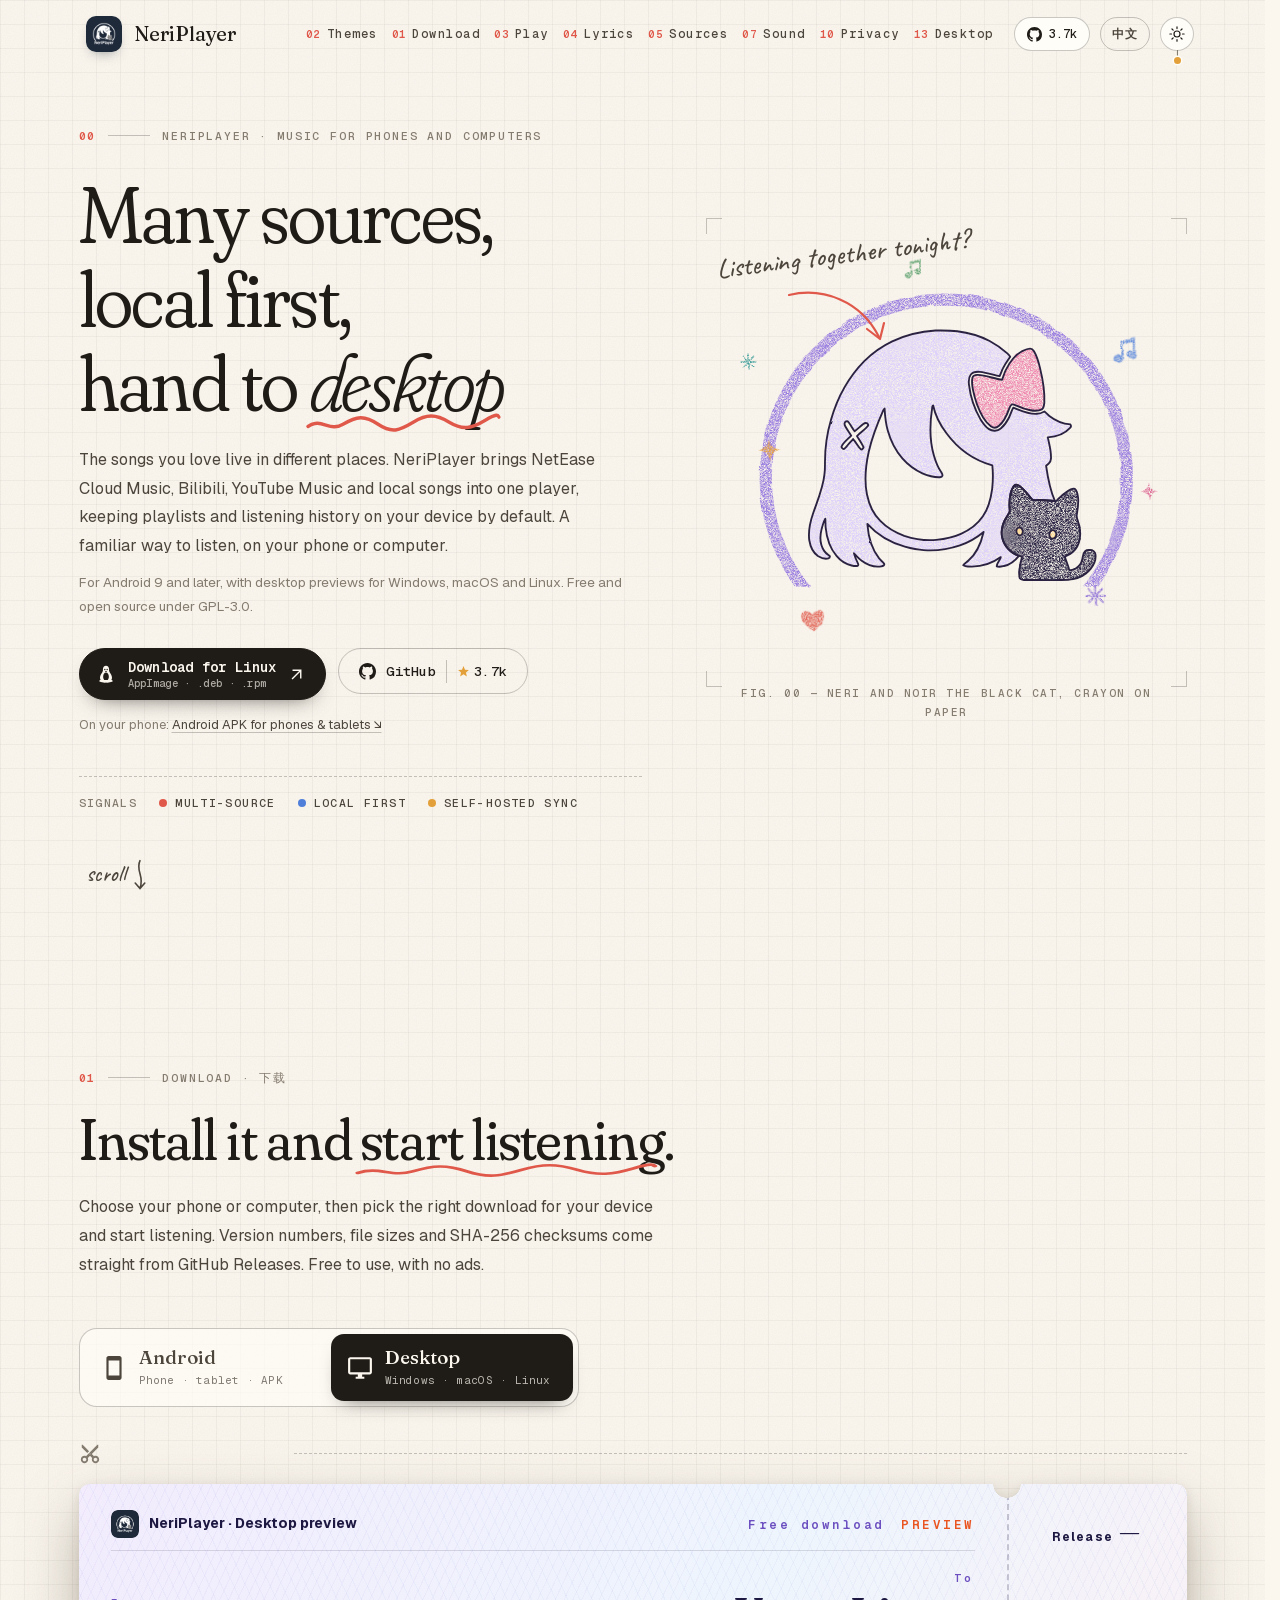
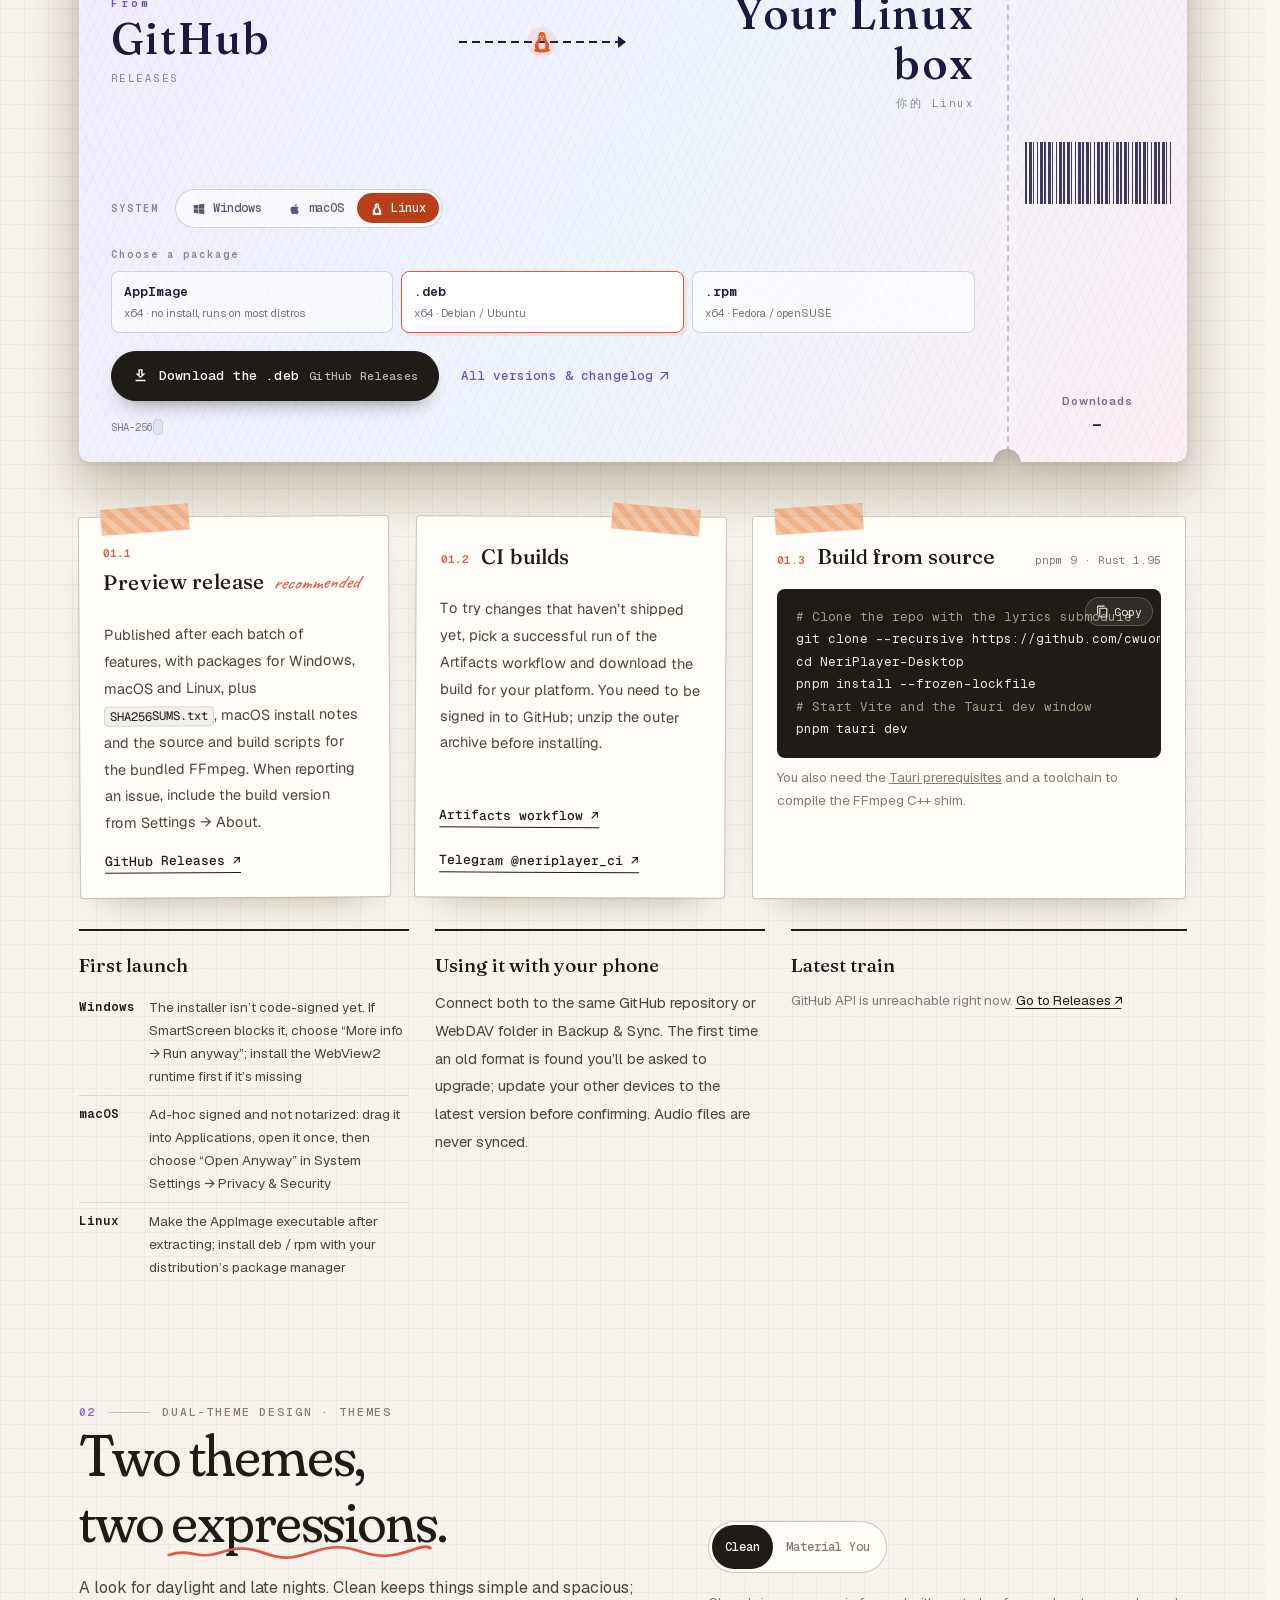
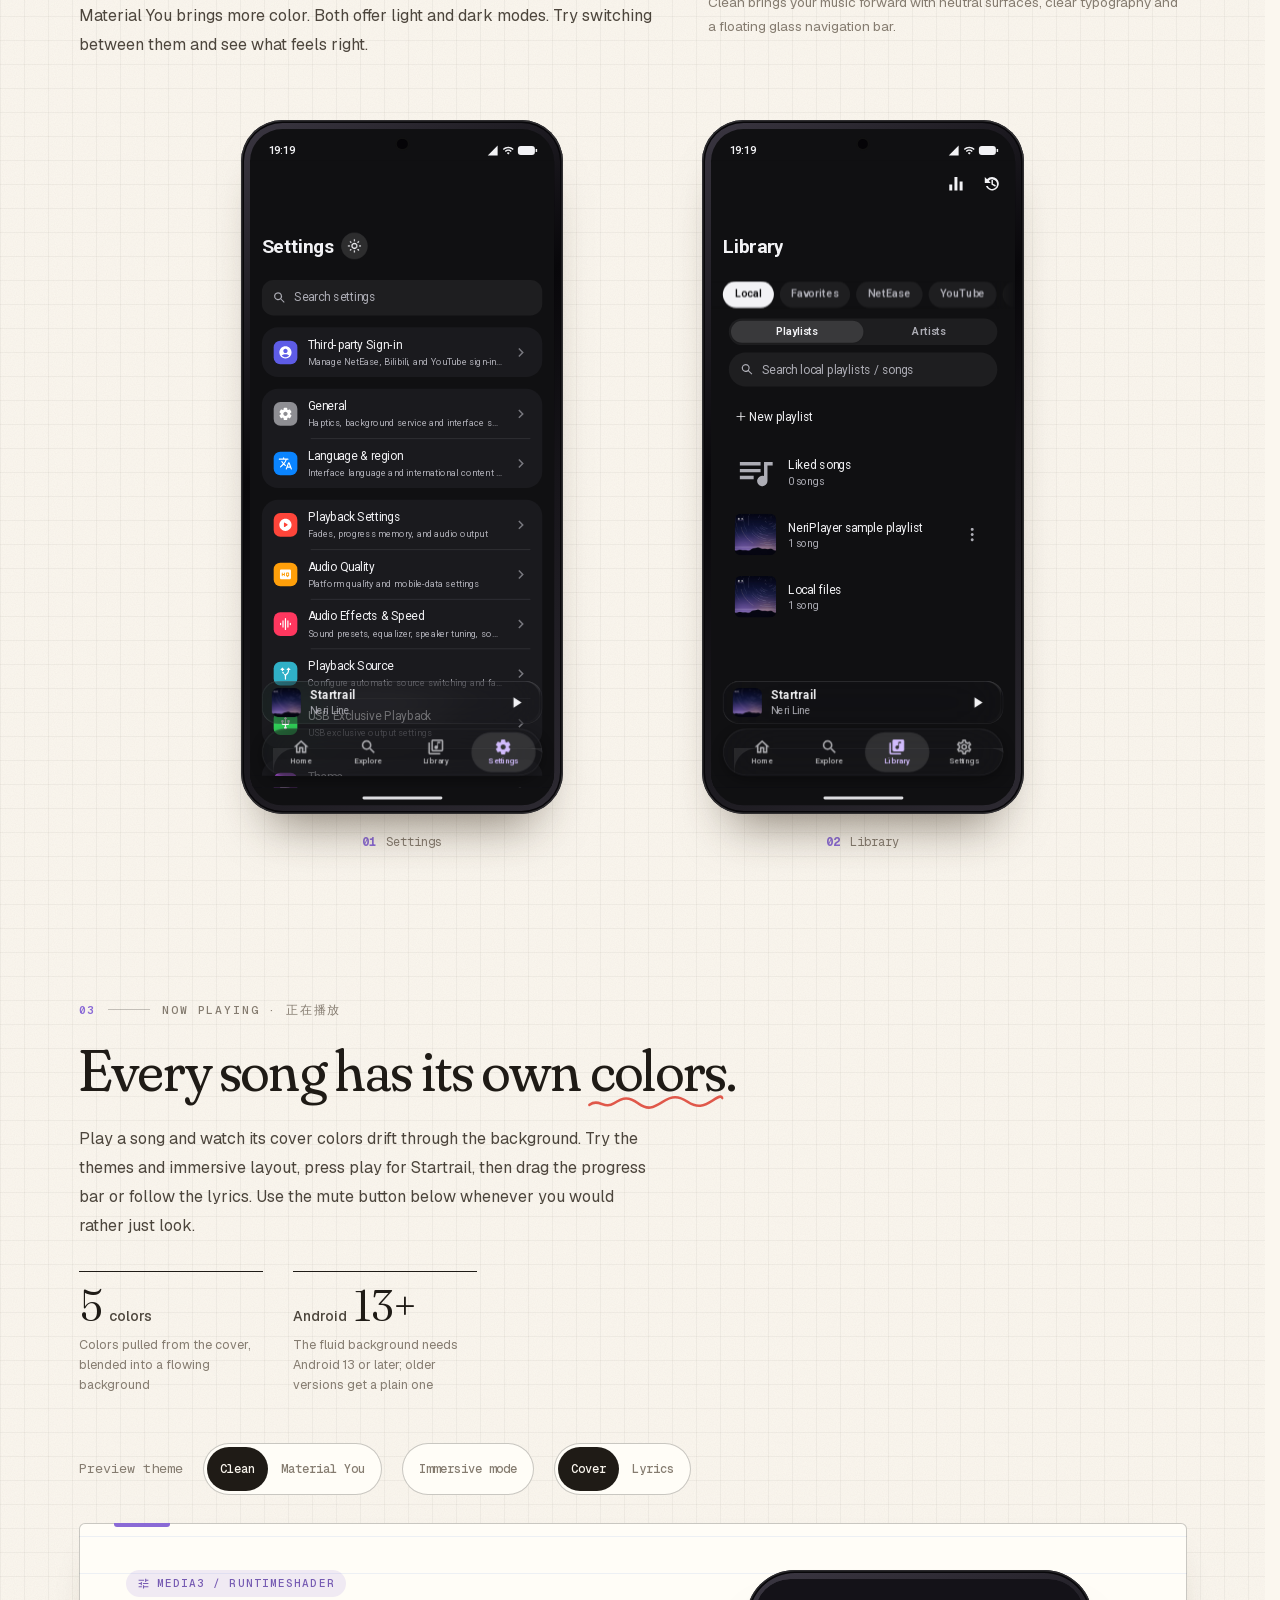
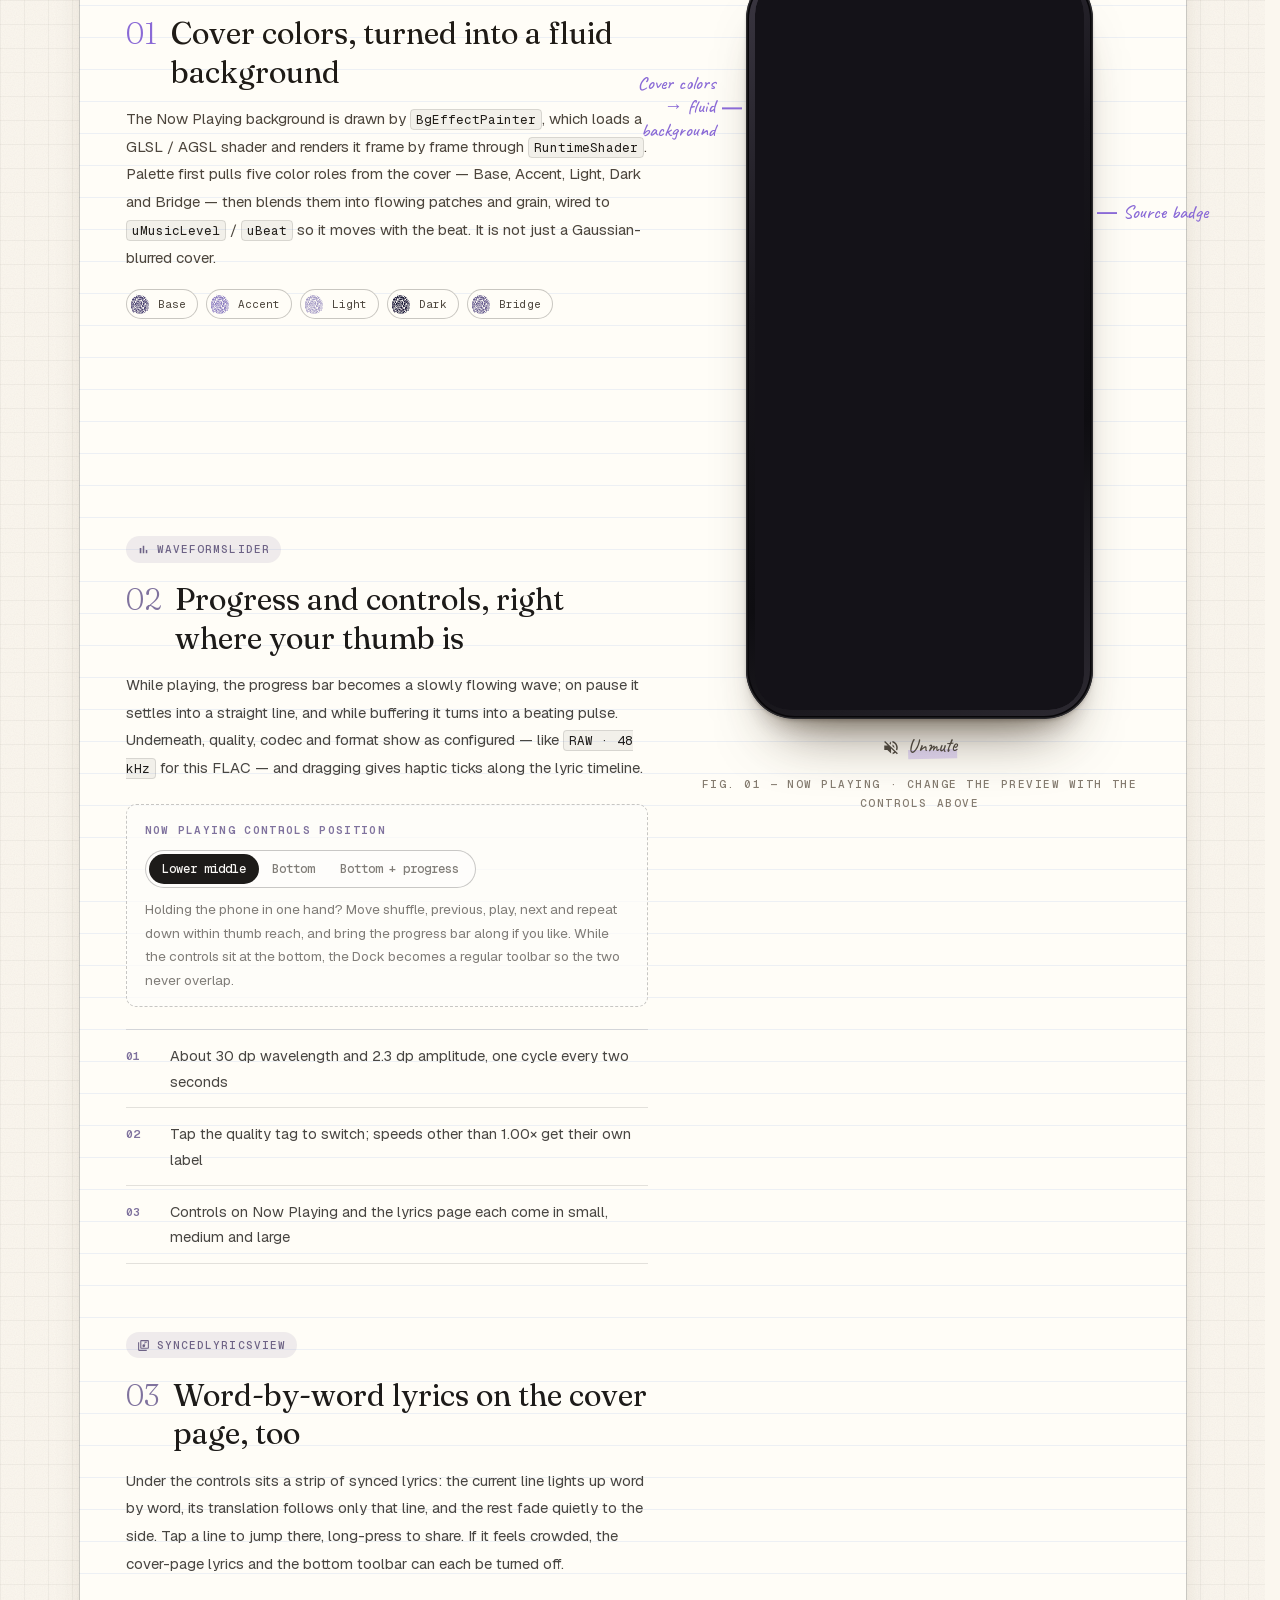
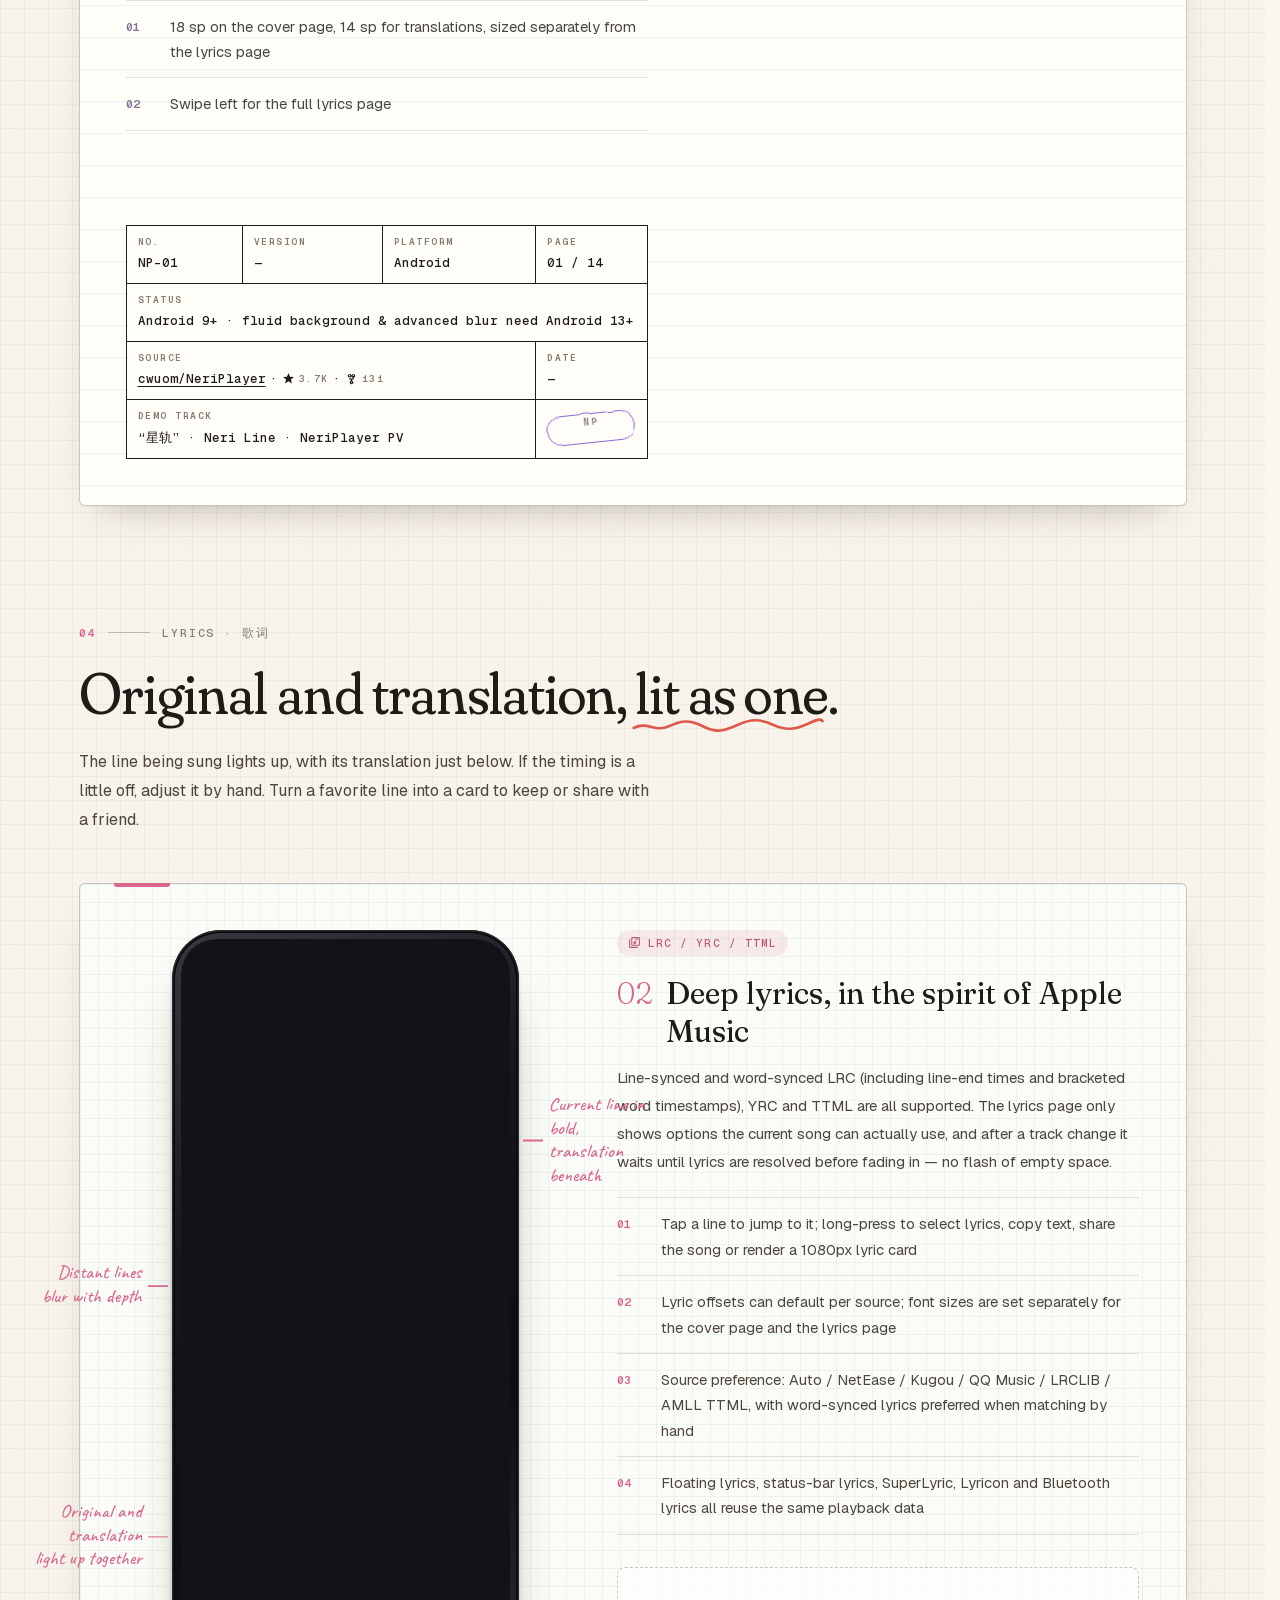
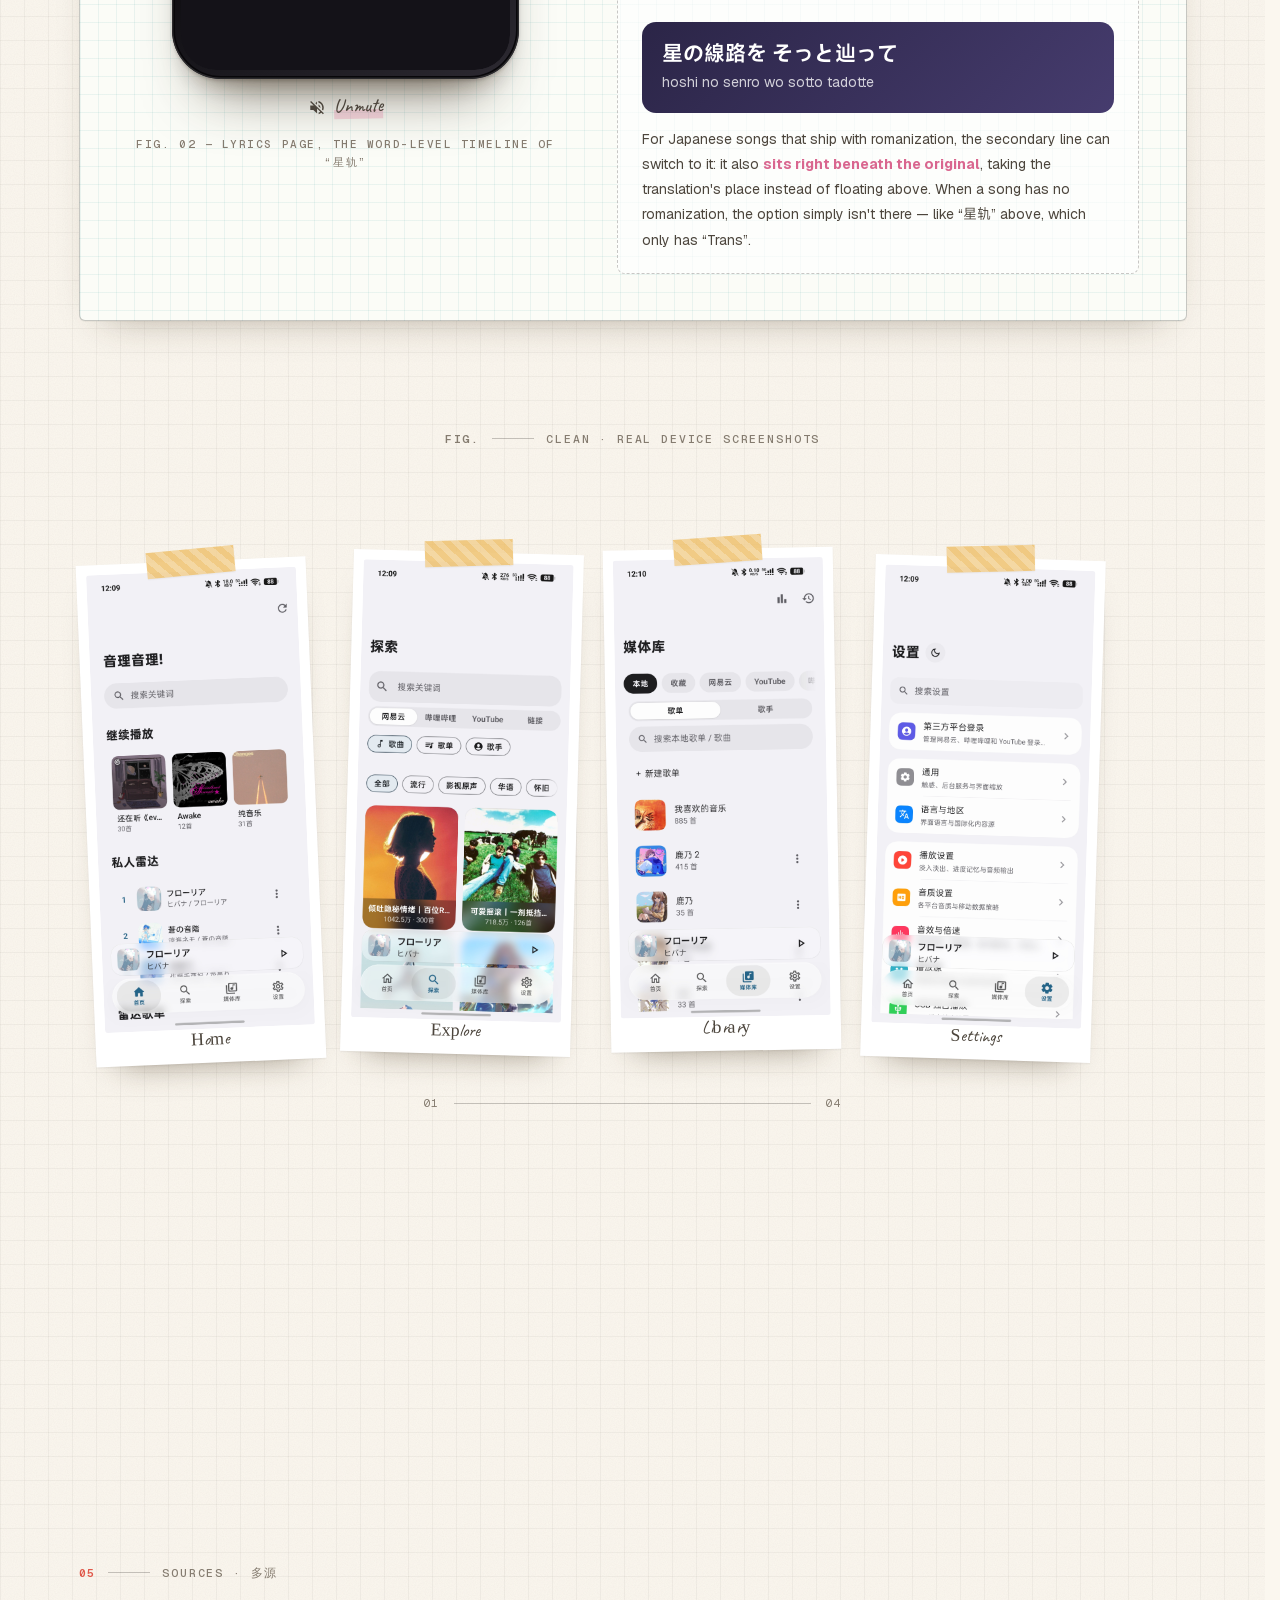
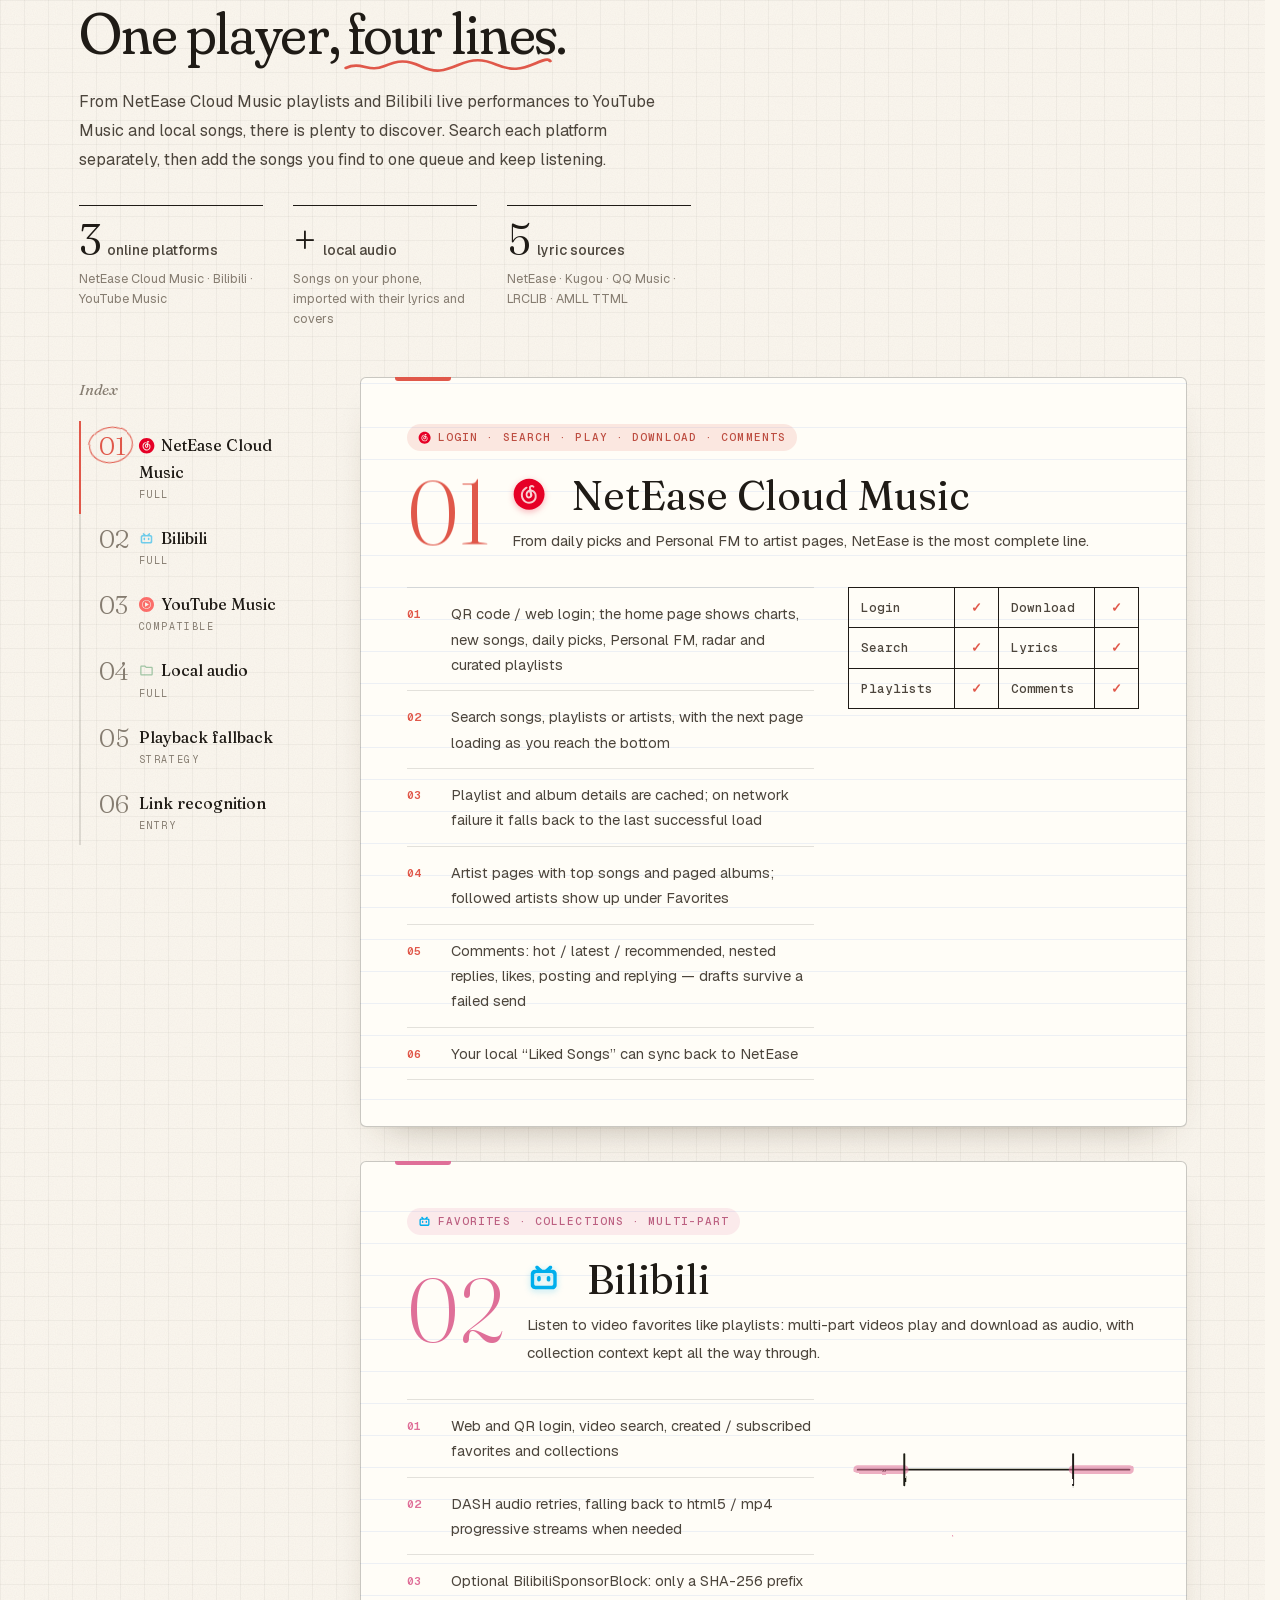
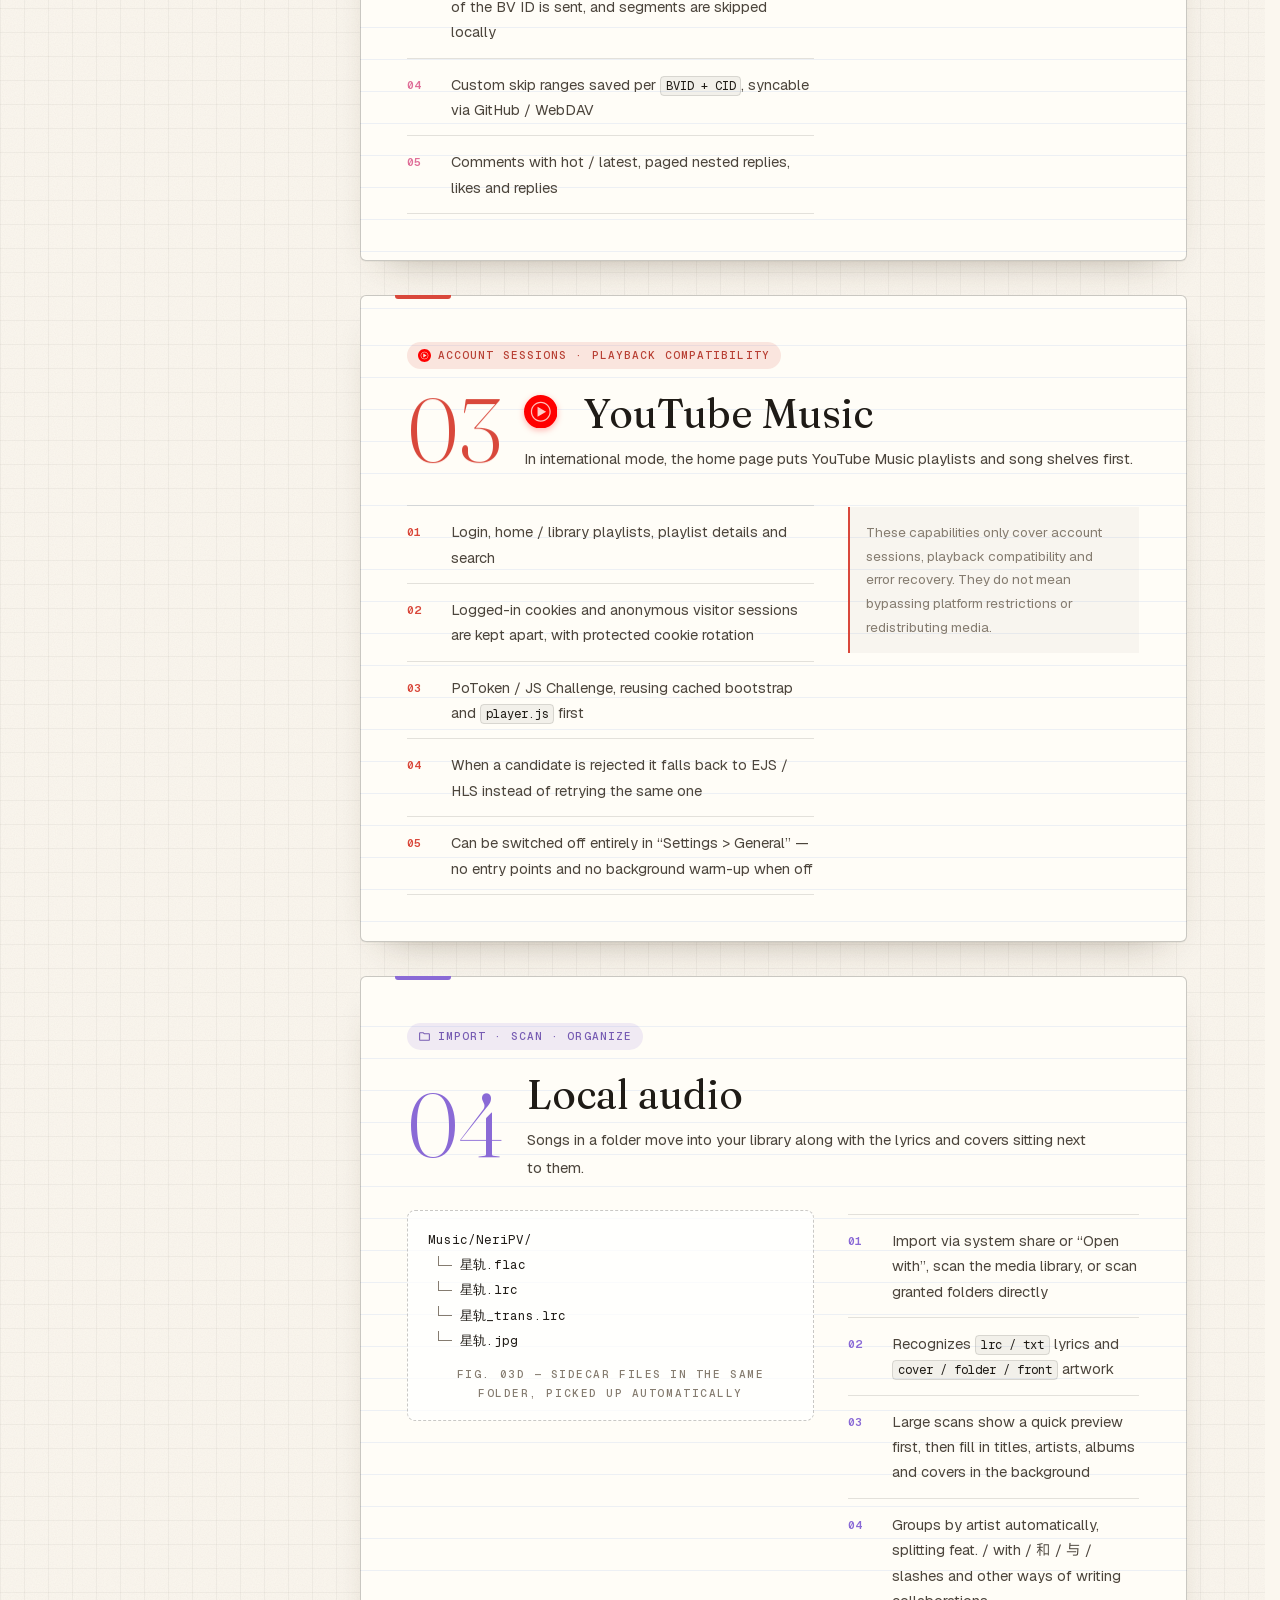
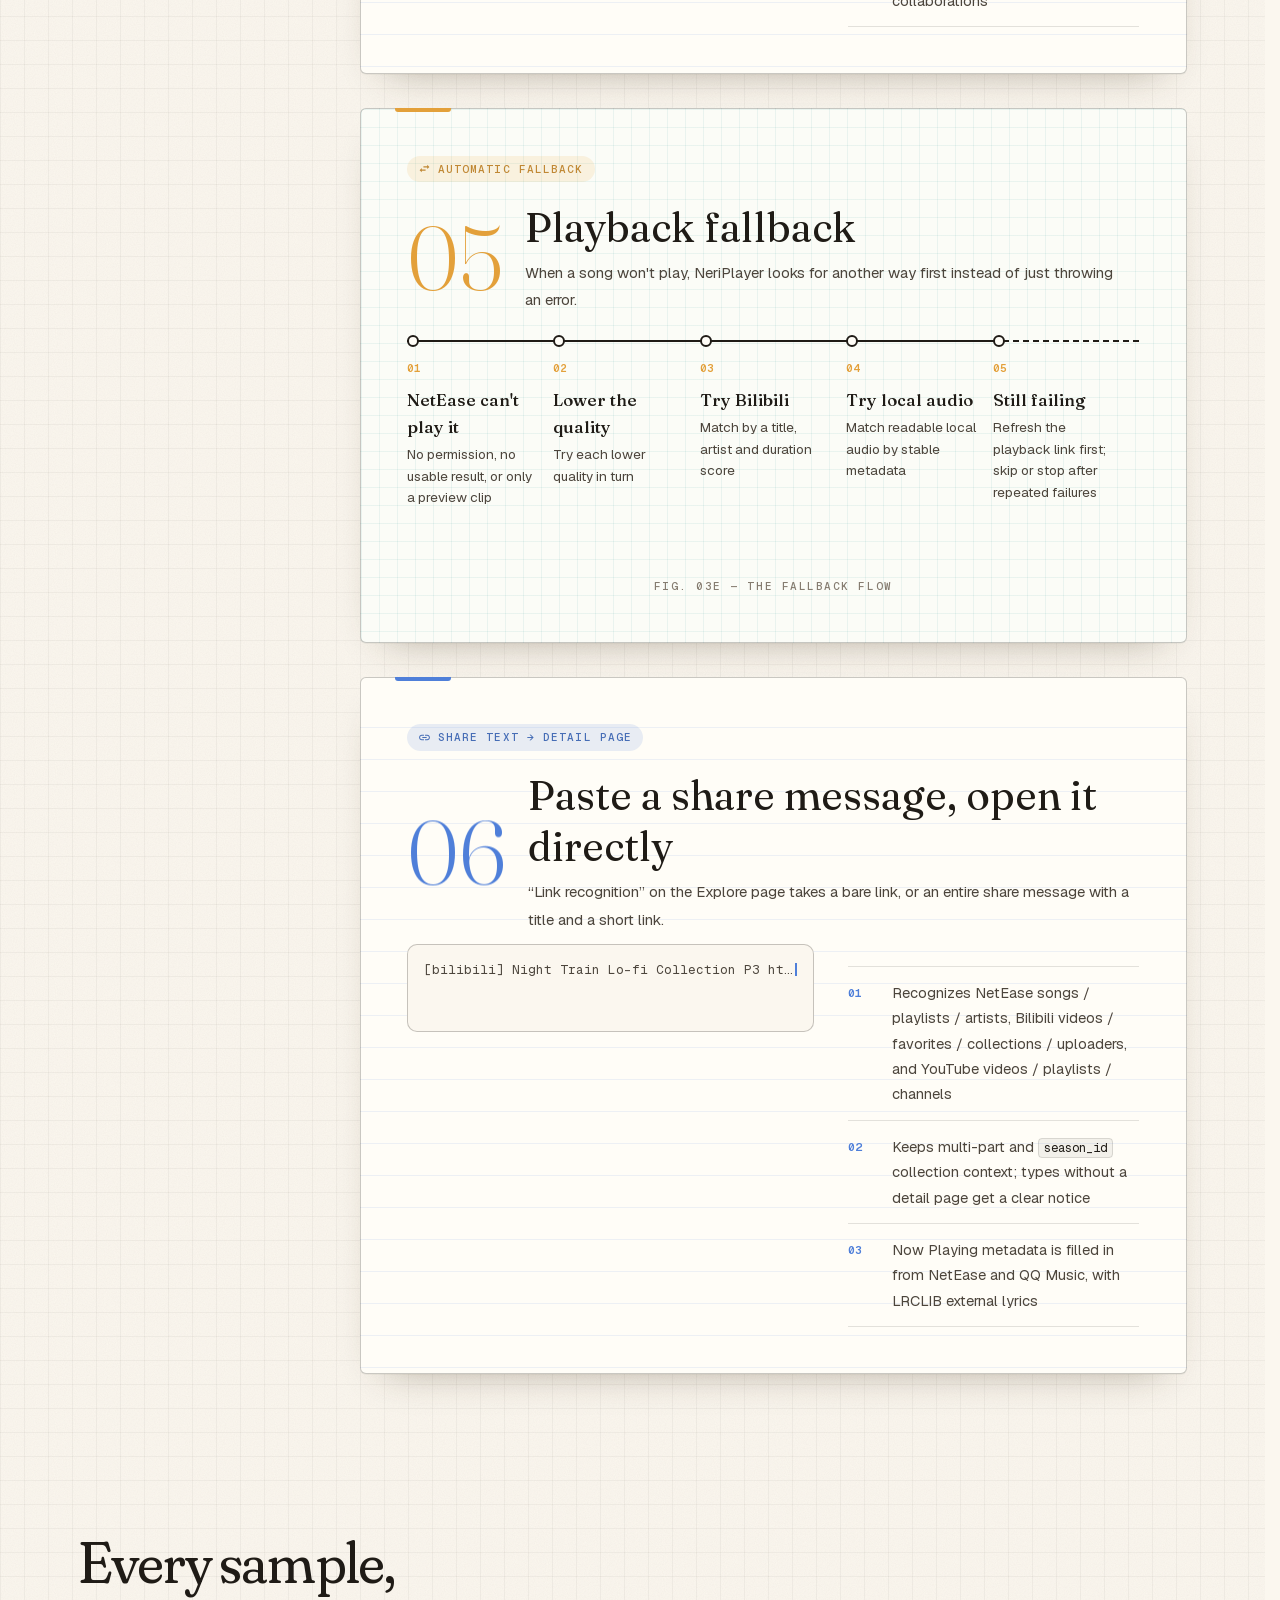
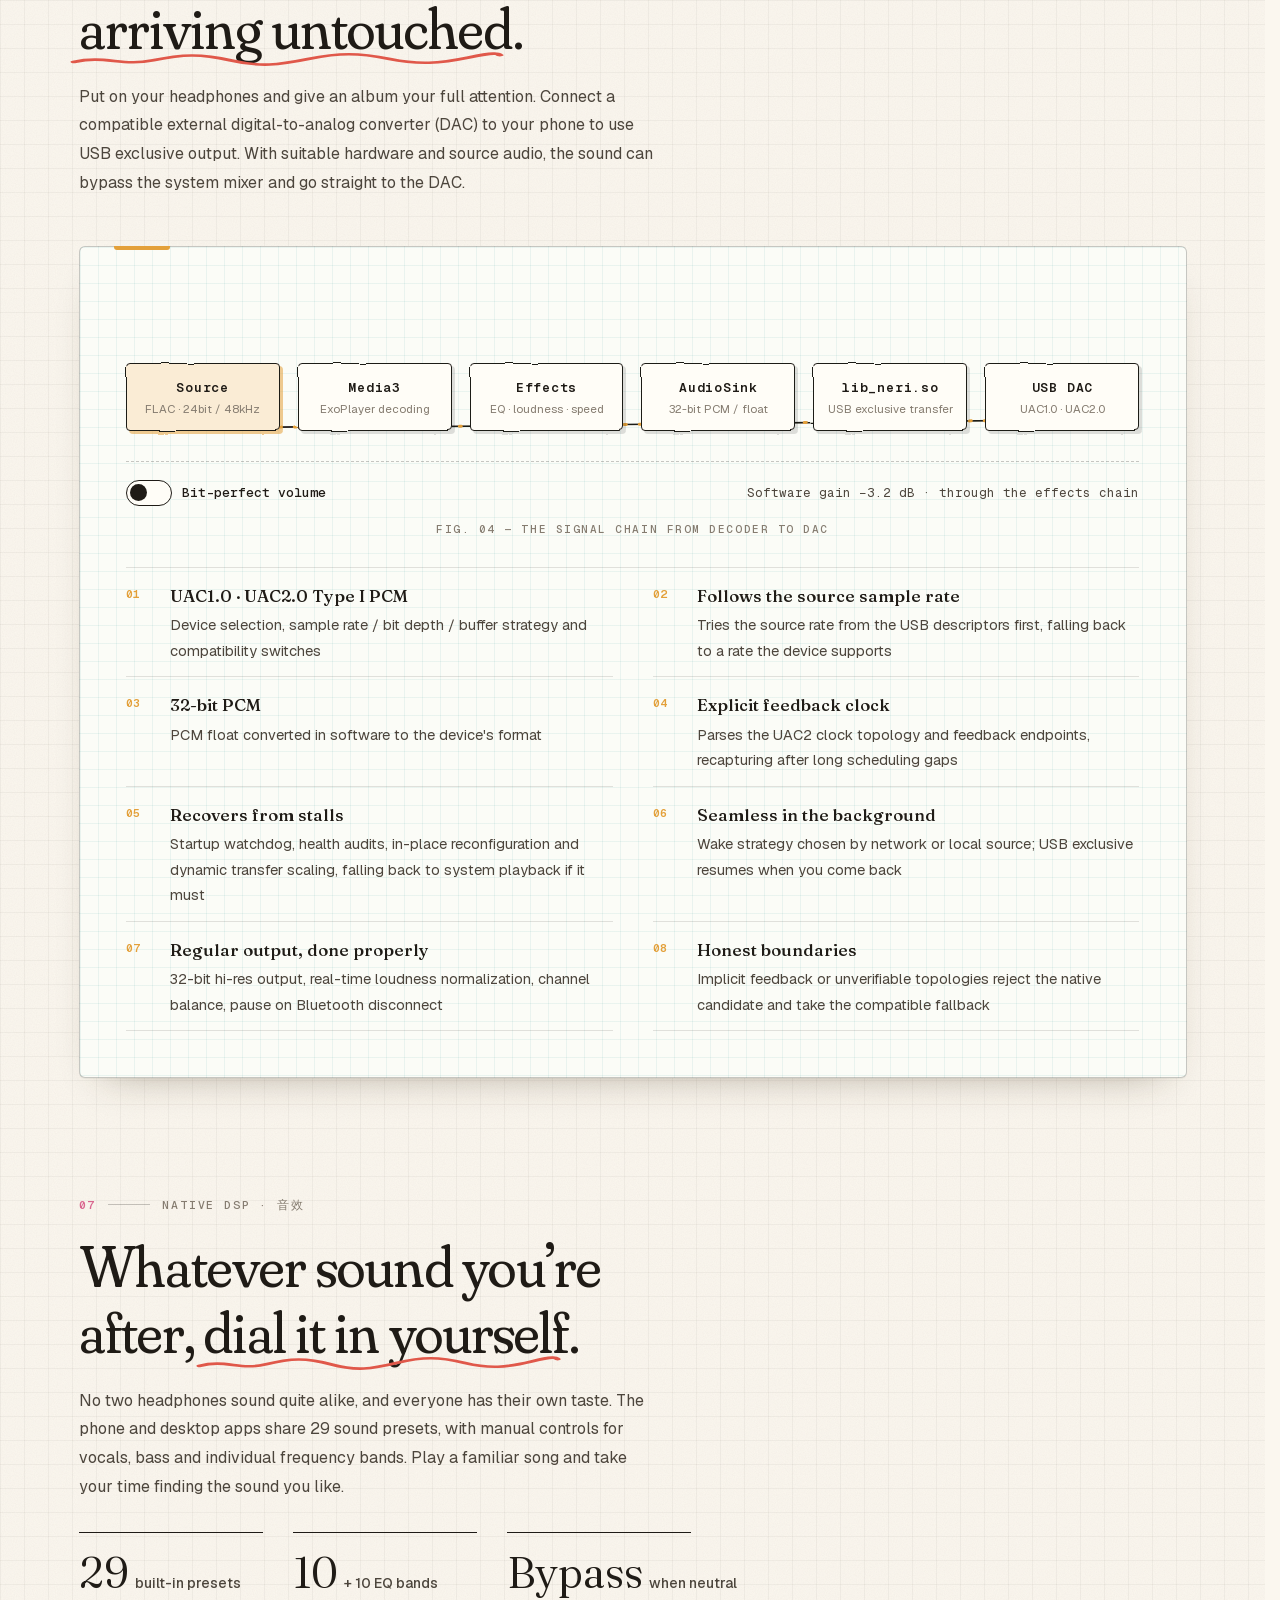
==== commit e75f916e: "perf(site): reduce font requests and refine bilingual copy" ====
--- a/en/index.html
+++ b/en/index.html
@@ -2,8 +2,8 @@
 <html lang="en" class="no-js" data-app-style="clean"><head>
 <meta charset="utf-8">
 <meta name="viewport" content="width=device-width, initial-scale=1, viewport-fit=cover">
-<title>NeriPlayer — a multi-source, local-first, native Android audio player</title>
-<meta name="description" content="NeriPlayer is a native Android audio player built on Jetpack Compose + Media3. It brings NetEase Cloud Music, Bilibili, YouTube Music and local audio together, with word-by-word lyrics, a GLSL fluid background, USB exclusive playback, Listen Together, and decentralized data that only syncs to your own GitHub or WebDAV.">
+<title>NeriPlayer — a music player for your phone and computer</title>
+<meta name="description" content="NeriPlayer brings NetEase Cloud Music, Bilibili, YouTube Music and your local songs together, with word-by-word lyrics, sound controls, Listen Together and playlist sync to your own storage. For Android 9+, with desktop previews for Windows, macOS and Linux. Free, open source and ad-free.">
 <meta name="keywords" content="NeriPlayer,Android music player,NetEase Cloud Music,Bilibili,YouTube Music,word-by-word lyrics,USB exclusive,bit-perfect,Listen Together,open source">
 <meta name="theme-color" content="#fbf7ef">
 <meta name="color-scheme" content="light">
@@ -18,25 +18,24 @@
 <meta property="og:type" content="website">
 <meta property="og:site_name" content="NeriPlayer">
 <meta property="og:title" content="NeriPlayer · Neri, Neri!">
-<meta property="og:description" content="Many sources, local first, native Android. Keep the music you love close at hand.">
+<meta property="og:description" content="Many sources, local first. From your hand to your desktop: NetEase Cloud Music, Bilibili, YouTube Music and local songs in one player. Free, open source and ad-free.">
 <meta property="og:image" content="../assets/img/og-image.jpg">
 <meta property="og:image:width" content="1200">
 <meta property="og:image:height" content="630">
 <meta property="og:locale" content="en_US">
 <meta name="twitter:card" content="summary_large_image">
 <link rel="preconnect" href="https://api.github.com" crossorigin="">
+<link rel="preload" href="../assets/fonts/fraunces-6dc3b85ae96f-critical.woff2" as="font" type="font/woff2" crossorigin="">
+<link rel="preload" href="../assets/fonts/fraunces-italic-8c8d5cfacdac-critical.woff2" as="font" type="font/woff2" crossorigin="">
+<link rel="preload" href="../assets/fonts/np-serif-fd6eccc6f6de-critical.woff2" as="font" type="font/woff2" crossorigin="">
 <link rel="preload" href="../assets/fonts/geist.woff2" as="font" type="font/woff2" crossorigin="">
 
-
-
-
-<link rel="preload" href="../assets/fonts/fraunces-critical.woff2" as="font" type="font/woff2" crossorigin="">
-<link rel="preload" href="../assets/fonts/np-serif-critical.woff2" as="font" type="font/woff2" crossorigin="">
-<link rel="preload" href="../assets/fonts/fraunces-italic-critical.woff2" as="font" type="font/woff2" crossorigin="">
+<link rel="preload" href="../assets/js/core.js?v=c078cab2e09d" as="script" fetchpriority="high">
+<link rel="preload" href="../assets/js/motion.js?v=d14fec6b2bfd" as="script" fetchpriority="high">
 <link rel="preload" href="../assets/fonts/geist-mono.woff2" as="font" type="font/woff2" crossorigin="">
-<link rel="preload" href="../assets/fonts/caveat-critical.woff2" as="font" type="font/woff2" crossorigin="">
-<link rel="preload" href="../assets/fonts/np-hand-critical.woff2" as="font" type="font/woff2" crossorigin="">
-<link rel="preload" href="../assets/css/site.css?v=940d783edbff" as="style">
+<link rel="preload" href="../assets/fonts/caveat-8f7e8778d00e-critical.woff2" as="font" type="font/woff2" crossorigin="">
+<link rel="preload" href="../assets/fonts/np-hand-8a0093060611-critical.woff2" as="font" type="font/woff2" crossorigin="">
+<link rel="preload" href="../assets/css/site.css?v=7639387c8422" as="style">
 <script>
   (function () {
     var t = null;
@@ -51,24 +50,24 @@
 </script>
 <style id="critical-css">
 /* Generated by tools/build-critical-css.mjs; edit the source stylesheets */
-@font-face{font-family:"Fraunces Critical";src:url("../assets/fonts/fraunces-critical.woff2");font-weight:100 900;font-display:swap}@font-face{font-family:"Fraunces Critical";src:url("../assets/fonts/fraunces-italic-critical.woff2");font-weight:100 900;font-style:italic;font-display:swap}@font-face{font-family:"NP Serif Critical";src:url("../assets/fonts/np-serif-critical.woff2");font-weight:200 900;font-display:swap}@font-face{font-family:"NP Hand Critical";src:url("../assets/fonts/np-hand-critical.woff2");font-display:swap}@font-face{font-family:"Caveat Critical";src:url("../assets/fonts/caveat-critical.woff2");font-weight:400 700;font-display:swap}@font-face{font-family:"MiSans Critical";src:url("../assets/fonts/misans-500-critical.woff2");font-weight:500;font-display:swap}@font-face{font-family:"MiSans Critical";src:url("../assets/fonts/misans-600-critical.woff2");font-weight:600;font-display:swap}@font-face{font-family:"MiSans Critical";src:url("../assets/fonts/misans-700-critical.woff2");font-weight:700;font-display:swap}@font-face{font-family:"Geist";src:url("../assets/fonts/geist.woff2");font-weight:100 900;font-display:swap}@font-face{font-family:"Geist Mono";src:url("../assets/fonts/geist-mono.woff2");font-weight:100 900;font-display:swap}:root{--paper:#fbf7ef;--paper-2:#f5efe2;--paper-3:#ece3d1;--card:#fffdf7;--ink:#1f1b16;--ink-2:#4c453c;--ink-3:#857c70;--ink-4:#b3aa9c;--rule:rgba(31,27,22,.12);--rule-2:rgba(31,27,22,.24);--grid:rgba(31,27,22,.045);--red:#e0584a;--amber:#e3a03a;--blue:#4f7fd9;--green:#5a9f6a;--violet:#8a6ad6;--pink:#d9668f;--teal:#3f9e9a;--acc:var(--violet);--mono:"Geist Mono","JetBrains Mono","SF Mono",Consolas,"PingFang SC","Microsoft YaHei",monospace;--wrap:1220px;--pad:clamp(20px,5vw,56px);--ease:cubic-bezier(.2,.7,.1,1);--ease-out:cubic-bezier(.16,1,.3,1);--ease-io:cubic-bezier(.65,0,.35,1);--shadow:0 1px 0 rgba(31,27,22,.04),0 18px 40px -26px rgba(60,44,20,.45);--vh:100vh}[data-acc="violet"]{--acc:var(--violet)}[data-acc="pink"]{--acc:var(--pink)}[data-acc="red"]{--acc:var(--red)}[data-acc="amber"]{--acc:var(--amber)}[data-acc="blue"]{--acc:var(--blue)}[data-acc="green"]{--acc:var(--green)}[data-acc="teal"]{--acc:var(--teal)}*,*::before,*::after{box-sizing:border-box}html{-webkit-tap-highlight-color:transparent;-webkit-text-size-adjust:100%;text-size-adjust:100%;color-scheme:light;scroll-padding-top:84px;scrollbar-gutter:stable;background:var(--paper)}html.is-locked{overflow:hidden}body{--serif:"Fraunces Critical","NP Serif Critical","Songti SC","STSong","Noto Serif SC","Source Han Serif SC",serif;--sans:"Geist","PingFang SC","HarmonyOS Sans SC","MiSans Critical","Microsoft YaHei UI","Microsoft YaHei","Noto Sans SC",system-ui,sans-serif;--hand:"Caveat Critical","NP Hand Critical","LXGW WenKai","Kaiti SC","STKaiti","KaiTi",cursive;margin:0;min-height:100vh;font-family:var(--sans);font-size:16px;line-height:1.7;color:var(--ink);-webkit-font-smoothing:antialiased;-moz-osx-font-smoothing:grayscale;text-rendering:optimizeLegibility;background-color:var(--paper);background-image:url("data:image/svg+xml,%3Csvg xmlns='http://www.w3.org/2000/svg' width='220' height='220'%3E%3Cfilter id='n'%3E%3CfeTurbulence type='fractalNoise' baseFrequency='.9' numOctaves='3' stitchTiles='stitch'/%3E%3CfeColorMatrix values='0 0 0 0 .32 0 0 0 0 .26 0 0 0 0 .18 0 0 0 .07 0'/%3E%3C/filter%3E%3Crect width='100%25' height='100%25' filter='url(%23n)'/%3E%3C/svg%3E"),linear-gradient(var(--grid) 1px,transparent 1px),linear-gradient(90deg,var(--grid) 1px,transparent 1px);background-size:220px 220px,24px 24px,24px 24px}main,.footer{overflow-x:clip}.device__screen,.dwin__screen,.tabdev__screen,.desk__screen{content-visibility:auto}h1,h2,h3,h4,p,ul,ol,dl,dd,figure,pre{margin:0}ul,ol{padding:0;list-style:none}img,svg,canvas{display:block;max-width:100%}img{height:auto}button{font:inherit;color:inherit}a{color:inherit}[hidden]{display:none !important}::selection{background:rgba(227,160,58,.35)}:focus-visible{outline:2px solid var(--acc);outline-offset:3px;border-radius:4px}.sr-only{position:absolute !important;width:1px;height:1px;padding:0;margin:-1px;overflow:hidden;clip:rect(0 0 0 0);white-space:nowrap;border:0}.sprite{position:absolute;width:0;height:0;overflow:hidden}.skip{position:fixed;left:16px;top:-60px;z-index:100;padding:10px 16px;border-radius:999px;background:var(--ink);color:var(--paper);font-weight:600;text-decoration:none;transition:top .3s var(--ease-out)}.skip:focus{top:16px}.i{width:1.15em;height:1.15em;flex:none;fill:currentColor}.wrap{position:relative;max-width:var(--wrap);margin:0 auto;padding:0 var(--pad)}.eyebrow{display:flex;align-items:center;gap:12px;font-family:var(--mono);font-size:11.5px;font-weight:500;letter-spacing:.16em;text-transform:uppercase;color:var(--ink-3)}.eyebrow b{font-weight:600;color:var(--acc)}.eyebrow__rule{width:42px;height:1px;background:var(--rule-2)}.display{font-family:var(--serif);font-size:clamp(42px,min(6.2vw,10.6vh),92px);font-weight:340;line-height:1.06;letter-spacing:-.02em;font-variation-settings:"SOFT" 100,"opsz" 144}.display__line{display:block;white-space:nowrap}.display em,.h2 em{font-style:italic;font-weight:300}.ul{position:relative;display:inline-block;white-space:nowrap}.ul__mark{position:absolute;left:-2%;bottom:-.12em;width:104%;height:.26em;color:var(--red);overflow:visible;stroke-dasharray:1;pointer-events:none}.ul__mark use{stroke-dasharray:260;stroke-dashoffset:260;transition:stroke-dashoffset 1s cubic-bezier(.45,0,.55,1) .75s}.is-in .ul__mark use,.np-fallback .ul__mark use,.no-js .ul__mark use{stroke-dashoffset:0}.lead{margin-top:22px;max-width:36em;font-size:clamp(16px,1.25vw,18px);line-height:1.8;color:var(--ink-2);text-wrap:pretty}.small{font-size:13.5px;line-height:1.75;color:var(--ink-3)}.mono{font-family:var(--mono)}.hand{font-family:var(--hand);font-weight:500;color:var(--acc);line-height:1.25}.btn{display:inline-flex;align-items:center;gap:10px;height:46px;padding:0 20px;border:1px solid var(--ink);border-radius:999px;font-family:var(--mono);font-size:13.5px;font-weight:500;letter-spacing:.02em;text-decoration:none;white-space:nowrap;cursor:pointer;transition:transform .35s var(--ease-out),background .3s,color .3s,box-shadow .35s}.btn .i{width:17px;height:17px}.btn small{font-size:11.5px;opacity:.7}.btn--ink{background:var(--ink);color:var(--paper);box-shadow:0 10px 22px -14px rgba(31,27,22,.8)}.btn--ink:hover{transform:translateY(-2px);box-shadow:0 16px 28px -16px rgba(31,27,22,.85)}.btn--line{background:transparent;color:var(--ink);border-color:var(--rule-2)}.btn--line:hover{border-color:var(--ink);transform:translateY(-2px)}.btn__meta{display:inline-flex;align-items:center;gap:4px;padding-left:10px;border-left:1px solid var(--rule-2)}.btn__meta .i{width:13px;height:13px;color:var(--amber)}.fig{position:relative}.fig__c{position:absolute;width:16px;height:16px;border-color:var(--rule-2);border-style:solid;border-width:0;pointer-events:none}.fig__c--tl{left:0;top:0;border-left-width:1.2px;border-top-width:1.2px}.fig__c--tr{right:0;top:0;border-right-width:1.2px;border-top-width:1.2px}.fig__c--bl{left:0;bottom:34px;border-left-width:1.2px;border-bottom-width:1.2px}.fig__c--br{right:0;bottom:34px;border-right-width:1.2px;border-bottom-width:1.2px}.fig__cap{margin-top:14px;font-family:var(--mono);font-size:11px;font-weight:500;letter-spacing:.14em;text-transform:uppercase;color:var(--ink-3);text-align:center}.draw path{fill:none;stroke:currentColor;stroke-linecap:round;stroke-linejoin:round;stroke-dasharray:1;stroke-dashoffset:1;transition:stroke-dashoffset 1.5s cubic-bezier(.45,0,.55,1) .3s}.is-in .draw path,.is-in.draw path,.np-fallback .draw path{stroke-dashoffset:0}.draw path:nth-child(2){transition-delay:.45s}.nav{position:fixed;left:0;right:0;top:0;z-index:60;transition:transform .6s var(--ease-out),background .4s,box-shadow .4s}.nav.is-solid{background:rgba(251,247,239,.9);box-shadow:0 1px 0 var(--rule);backdrop-filter:blur(8px);-webkit-backdrop-filter:blur(8px)}.nav.is-hidden{transform:translateY(-100%)}.nav__inner{display:flex;align-items:center;gap:20px;max-width:var(--wrap);height:68px;margin:0 auto;padding:0 var(--pad)}.nav__brand{display:flex;flex:none;align-items:center;gap:12px;text-decoration:none}.nav__logo{display:block;width:36px;height:36px;border-radius:10px;box-shadow:0 1px 0 rgba(255,255,255,.5) inset,0 6px 14px -8px rgba(30,41,58,.7);transition:transform .5s var(--ease-out)}.nav__brand:hover .nav__logo{transform:rotate(-6deg) scale(1.06)}.nav__name{font-family:var(--serif);font-size:20px;font-weight:450;letter-spacing:-.01em}.nav__links{display:flex;gap:clamp(10px,1.1vw,16px);margin-left:auto}.nav__links a{display:inline-flex;align-items:baseline;flex:none;gap:6px;font-family:var(--mono);font-size:12px;font-weight:500;letter-spacing:.12em;text-decoration:none;white-space:nowrap;color:var(--ink-2);transition:color .25s}.nav__links a b{font-size:10.5px;font-weight:600;color:var(--red)}.nav__links a:hover,.nav__links a.is-on{color:var(--ink)}.nav__links a.is-on{text-decoration:underline wavy var(--red) 1px;text-underline-offset:6px}.nav__actions{display:flex;flex:none;align-items:center;gap:10px}.nav__gh{display:inline-flex;align-items:center;gap:7px;height:34px;padding:0 12px;border:1px solid var(--rule-2);border-radius:999px;background:var(--card);font-family:var(--mono);font-size:12px;font-weight:500;text-decoration:none;transition:border-color .25s}.nav__gh:hover{border-color:var(--ink)}.nav__gh .i{width:15px;height:15px}.nav__burger{display:none;position:relative;width:38px;height:38px;border:1px solid var(--rule-2);border-radius:50%;background:var(--card);cursor:pointer}.nav__burger span{position:absolute;left:11px;right:11px;height:1.5px;background:var(--ink);transition:transform .45s var(--ease-out),top .45s var(--ease-out)}.nav__burger span:first-child{top:15px}.nav__burger span:last-child{top:21px}.nav__burger[aria-expanded="true"] span:first-child{top:18px;transform:rotate(45deg)}.nav__burger[aria-expanded="true"] span:last-child{top:18px;transform:rotate(-45deg)}.route{position:fixed;right:18px;top:50%;z-index:40;display:none;width:46px;height:min(560px,64vh);transform:translateY(-50%)}.route__line{position:absolute;left:11px;top:0;width:24px;height:100%;overflow:visible}.route__line path{fill:none;stroke-linecap:round;vector-effect:non-scaling-stroke}.route__base{stroke:var(--rule-2);stroke-width:1.2;stroke-dasharray:3 5}.route__ink{stroke:var(--ink);stroke-width:1.6;stroke-dasharray:1;stroke-dashoffset:1;filter:url(#rough)}.route__stops{position:absolute;inset:0;display:flex;flex-direction:column;justify-content:space-between}.route__stops a{position:relative;display:grid;place-items:center;width:46px;height:22px;text-decoration:none}.route__stops i{font-style:normal;font-family:var(--mono);font-size:10px;font-weight:600;color:var(--ink-4);background:var(--paper);padding:0 2px;transition:color .3s}.route__stops li.is-passed i{color:var(--ink-2)}.route__stops li.is-on i{color:var(--red)}.route__stops li.is-on a::before{content:"";position:absolute;left:50%;top:50%;width:34px;height:24px;margin:-12px 0 0 -17px;border:1.5px solid var(--red);border-radius:50%;transform:rotate(-8deg);filter:url(#rough)}.route__stops span{position:absolute;right:46px;top:50%;padding:3px 10px;border:1px solid var(--rule-2);border-radius:999px;background:var(--card);font-family:var(--mono);font-size:11px;white-space:nowrap;opacity:0;transform:translate(6px,-50%);pointer-events:none;transition:opacity .3s,transform .4s var(--ease-out)}.route__stops a:hover span{opacity:1;transform:translate(0,-50%)}.route__cat{position:absolute;left:50%;top:0;width:26px;height:26px;margin:-13px 0 0 -13px;pointer-events:none;will-change:transform}.route__cat svg{width:100%;height:100%;--np-cat:#2a2340;--np-cat-line:#2a2340;--np-eye:#ffd58a}.menu{position:fixed;inset:0;z-index:55;padding:92px var(--pad) 32px;overflow-y:auto;background:var(--paper);opacity:0;transition:opacity .4s var(--ease-out)}.menu.is-open{opacity:1}.menu__inner{max-width:560px;margin:0 auto}.menu__list{margin-top:18px;border-top:1px solid var(--rule)}.menu__list a{display:flex;align-items:baseline;gap:14px;padding:13px 0;border-bottom:1px solid var(--rule);font-family:var(--serif);font-size:22px;text-decoration:none;opacity:0;transform:translateX(-10px);transition:opacity .5s var(--ease-out),transform .6s var(--ease-out);transition-delay:calc(var(--k,0) * 28ms)}.menu.is-open .menu__list a{opacity:1;transform:none}.menu__list i{width:26px;font-style:normal;font-family:var(--mono);font-size:11px;font-weight:600;color:var(--red)}.menu__list small{margin-left:auto;font-family:var(--mono);font-size:11px;letter-spacing:.12em;text-transform:uppercase;color:var(--ink-3)}@media (min-width: 1360px) and (min-height: 640px){.route{display:block}}@media (max-width: 1160px){.nav__links{display:none}.nav__actions{margin-left:auto}.nav__burger{display:block}}@media (max-width: 600px){.nav__inner{height:60px}.nav__name{font-size:18px}}@media (max-width: 440px){.nav__gh{display:none}.nav__actions{gap:8px}}@media (prefers-reduced-motion: reduce){*,*::before,*::after{animation-duration:.01ms !important;animation-iteration-count:1 !important;transition-duration:.01ms !important;transition-delay:0s !important}}.hero{position:relative;padding:clamp(104px,14vh,150px) 0 60px;--acc:var(--red)}.hero__grid{display:grid;grid-template-columns:1.08fr .92fr;align-items:center;gap:clamp(30px,5vw,70px)}.hero .display{margin-top:26px}.hero .lead{max-width:33em}.hero .small{margin-top:10px}.hero__cta{display:flex;flex-wrap:wrap;gap:12px;margin-top:30px}.signals{display:flex;flex-wrap:wrap;align-items:center;gap:8px 22px;margin-top:40px;padding-top:16px;border-top:1px dashed var(--rule-2);font-family:var(--mono);font-size:11.5px;font-weight:500;letter-spacing:.12em;text-transform:uppercase;color:var(--ink-2)}.signals__label{color:var(--ink-3)}.signals span{display:inline-flex;align-items:center;gap:8px}.signals i{width:8px;height:8px;border-radius:50%;background:var(--c)}.hero__fig{padding:20px 24px 0}.hero__note{position:absolute;left:2%;top:4%;z-index:2;font-size:clamp(22px,2.1vw,28px);color:var(--ink-2);transform:rotate(-7deg)}.hero__arrow{position:absolute;left:16%;top:13%;z-index:2;width:120px;height:70px;color:var(--red);overflow:visible}.hero__arrow path{stroke-width:2.2}.crayon{position:relative;width:min(100%,470px);aspect-ratio:1;margin:0 auto}.crayon__art{position:absolute;inset:12% 6% 10%;width:88%;height:auto;overflow:visible;animation:floaty 6s var(--ease-io) infinite alternate}.crayon__art .cr--arc{fill:#9b7fe0}.crayon__art .cr--head{fill:#ddd0fa}.crayon__art .cr--bow{fill:#ef8bb1}.crayon__art .cr--cat{fill:#2e2846}.crayon__art .cr--eyes{fill:#ffd27a}.crayon__ink use{fill:none;stroke:#2a2340;stroke-width:3.4;stroke-linejoin:round}.doodle{position:absolute;width:34px;height:34px;color:var(--c);fill:var(--c);filter:url(#crayon);animation:twinkle 3.6s var(--ease-io) infinite alternate}.doodle--1{left:6%;top:46%;width:30px;height:30px;animation-delay:-.6s}.doodle--2{right:4%;top:22%;width:34px;height:34px;animation-delay:-1.4s}.doodle--3{left:16%;bottom:8%;width:30px;height:30px;animation-delay:-2.2s}.doodle--4{right:12%;bottom:14%;width:28px;height:28px;animation-delay:-.2s}.doodle--5{left:40%;top:4%;width:26px;height:26px;animation-delay:-1.8s}.doodle--6{right:0;top:56%;width:24px;height:24px;animation-delay:-2.8s}.doodle--7{left:2%;top:26%;width:22px;height:22px;animation-delay:-3.1s}@keyframes floaty{from{transform:translateY(-4px) rotate(-1.2deg);}to{transform:translateY(6px) rotate(1.2deg);}}@keyframes twinkle{from{transform:scale(.88) rotate(-8deg);opacity:.78;}to{transform:scale(1.06) rotate(8deg);opacity:1;}}.hero__scroll{position:relative;display:inline-flex;align-items:center;gap:6px;margin:46px 0 0 max(var(--pad),calc(50vw - 610px + var(--pad)));font-size:22px;color:var(--ink-2);text-decoration:none;--acc:var(--ink-2)}.hero__scroll svg{width:16px;height:32px;animation:nudge 1.8s var(--ease-io) infinite}@keyframes nudge{50%{transform:translateY(5px);}}.hero__dl{height:auto;min-height:52px;padding:8px 20px 8px 16px;gap:12px}.hero__dl-ic{width:20px !important;height:20px !important}.hero__dl-t{display:flex;flex-direction:column;align-items:flex-start;line-height:1.25}.hero__dl-t > span{font-size:14px;font-weight:600}.hero__dl-t small{font-size:10.5px;letter-spacing:.03em;opacity:.66}.hero__alt{margin-top:14px;font-size:13px;color:var(--ink-3)}.hero__alt a{color:var(--ink-2);text-decoration:underline;text-decoration-color:var(--rule-2);text-underline-offset:3px;transition:color .25s,text-decoration-color .25s}.hero__alt a:hover{color:var(--ink);text-decoration-color:var(--ink)}@media (max-width: 980px){.hero__grid{grid-template-columns:1fr}.hero__fig{max-width:520px;margin:0 auto}.crayon__art{inset:0 6%;margin:auto 0}}@media (max-width: 680px){.hero__note{font-size:20px}.hero__arrow{display:none}}:root{--expo:cubic-bezier(.16,1,.3,1);--p2io:cubic-bezier(.45,0,.55,1);--back:cubic-bezier(.34,1.56,.64,1);--back2:cubic-bezier(.26,2.1,.52,1)}.js [data-reveal]{opacity:0;translate:0 28px;transition:opacity .9s var(--expo),translate 1.1s var(--expo),rotate 1.1s var(--expo),scale 1s var(--expo);transition-delay:calc(var(--d,0) * 90ms)}.js [data-reveal].is-in{opacity:1;translate:0 0;rotate:0deg;scale:1}.js .eyebrow__rule{scale:0 1;transform-origin:left;transition:scale .9s var(--expo) .15s}.js .is-in > .eyebrow__rule,.js .eyebrow.is-in .eyebrow__rule{scale:1 1}.js [data-write]{clip-path:inset(-30% 100% -30% -4%);transition:clip-path 1.2s var(--p2io);transition-delay:calc(var(--wd,0) * 1ms + 250ms)}.js [data-write].is-in{clip-path:inset(-30% -6% -30% -4%)}.js .display__line{overflow:clip;overflow-clip-margin:.3em}.js .display__line > .dl-in{display:inline-block;translate:0 130%;transition:translate 1.2s var(--expo);transition-delay:calc(150ms + var(--i,0) * 120ms)}.js .hero.is-intro .display__line > .dl-in{translate:0 0}.js .hero .crayon .cr{opacity:0;scale:.85;transform-box:fill-box;transform-origin:50% 60%;transition:opacity .6s var(--expo),scale 1s var(--back)}.js .hero.is-intro .crayon .cr{opacity:1;scale:1}.js .hero .crayon .cr--head{transition-delay:.35s}.js .hero .crayon .cr--arc{transition-delay:.5s}.js .hero .crayon .cr--bow{transition-delay:.75s}.js .hero .crayon .cr--eyes{transition-delay:1.1s}.js .hero .crayon .cr--cat{transition-delay:.95s}.js .hero .crayon__ink{opacity:0;transition:opacity 1.2s var(--p2io) .6s}.js .hero.is-intro .crayon__ink{opacity:1}.hero__copy,.crayon,.doodle,.sheet__num,.tablet-stage__device{will-change:translate}.swap-text{display:inline-block;transition:opacity .25s var(--expo),translate .35s var(--expo),filter .35s}.swap-text.is-out{opacity:0;translate:0 -.3em;filter:blur(2px)}.nav__links a{position:relative;text-decoration:none !important}.nav__links a::after{content:"";position:absolute;left:0;right:0;bottom:-7px;height:6px;background:url("data:image/svg+xml,%3Csvg xmlns='http://www.w3.org/2000/svg' viewBox='0 0 40 6'%3E%3Cpath d='M0 3 Q5 0 10 3 T20 3 T30 3 T40 3' fill='none' stroke='%23e0584a' stroke-width='1.4'/%3E%3C/svg%3E") 0 0 / 20px 6px repeat-x;scale:0 1;transform-origin:left;transition:scale .6s var(--expo)}.nav__links a.is-on::after{scale:1 1}.route{transition:opacity .6s var(--expo),translate .8s var(--expo),visibility 0s}.route.is-tucked{visibility:hidden;opacity:0;translate:28px 0;pointer-events:none;transition:opacity .45s var(--expo),translate .8s var(--expo),visibility 0s .45s}.route__stops li a::before{transition:scale .5s var(--back),opacity .3s}.route__stops li:not(.is-on) a::before{content:"";position:absolute;left:50%;top:50%;width:34px;height:24px;margin:-12px 0 0 -17px;border:1.5px solid var(--red);border-radius:50%;rotate:-8deg;scale:.3;opacity:0}.lamp{position:relative;display:grid;place-items:center;width:34px;height:34px;padding:0;border:1px solid var(--rule-2);border-radius:50%;background:var(--card);cursor:pointer;transition:border-color .3s,background .5s}.lamp:hover{border-color:var(--ink)}.lamp svg{width:18px;height:18px;fill:none;stroke:currentColor;stroke-width:1.6;stroke-linecap:round;stroke-linejoin:round;transition:rotate .7s var(--back)}.lamp .lamp__sun{opacity:1;scale:1;transition:opacity .4s,scale .6s var(--back);transform-origin:center;transform-box:fill-box}.lamp .lamp__moon{opacity:0;scale:.4;transition:opacity .4s,scale .6s var(--back);transform-origin:center;transform-box:fill-box}[data-theme="dark"] .lamp svg{rotate:-40deg}[data-theme="dark"] .lamp .lamp__sun{opacity:0;scale:.4}[data-theme="dark"] .lamp .lamp__moon{opacity:1;scale:1}.lamp__cord{position:absolute;left:50%;top:100%;width:1px;height:calc(8px + var(--pull,0px));background:var(--ink-3);transform-origin:top;rotate:var(--sway,0deg);cursor:grab;touch-action:none;transition:height .7s cubic-bezier(.3,1.9,.45,1),rotate .9s cubic-bezier(.3,1.9,.45,1)}.lamp__cord::before{content:"";position:absolute;left:-15px;right:-15px;top:-4px;bottom:-16px}.lamp__cord::after{content:"";position:absolute;left:-3px;bottom:-6px;width:7px;height:7px;border-radius:50%;background:var(--amber);box-shadow:0 0 0 1.5px var(--card);transition:scale .35s var(--back),background .25s,box-shadow .25s}.lamp__cord.is-drag{cursor:grabbing;transition:none}.lamp__cord.is-armed::after{scale:1.4;background:#ffc35a;box-shadow:0 0 0 1.5px var(--card),0 0 12px 2px rgba(255,190,90,.55)}.lamp__cord.is-snap::after{animation:cordBead .5s var(--back)}@keyframes cordBead{30%{scale:1.5;}}.lamp:hover .lamp__cord:not(.is-drag){animation:cordSway 1.6s ease-in-out}@keyframes cordSway{30%{rotate:7deg;}65%{rotate:-4deg;}}.lamp.is-pull .lamp__cord{height:18px;transition-duration:.12s}.nav__lang{display:inline-flex;flex:none;align-items:center;height:34px;white-space:nowrap;padding:0 11px;border:1px solid var(--rule-2);border-radius:999px;font-family:var(--mono);font-size:11.5px;font-weight:600;letter-spacing:.1em;text-decoration:none;color:var(--ink-2);transition:border-color .3s,color .3s}.nav__lang:hover{border-color:var(--ink);color:var(--ink)}img.img-fade{transition:opacity .6s var(--ease-out)}img.img-wait{opacity:0 !important}::view-transition-old(root),::view-transition-new(root){animation:none;mix-blend-mode:normal}html.is-theming,html.is-theming *:not(.lamp):not(.lamp *){transition-duration:0s !important}.lamp{view-transition-name:np-lamp}::view-transition-group(np-lamp){animation:none;z-index:2}::view-transition-old(np-lamp){display:none}::view-transition-new(np-lamp){animation:none}[data-theme="dark"]{color-scheme:dark;--paper:#15130f;--paper-2:#1b1814;--paper-3:#26221b;--card:#1d1a16;--ink:#ece4d6;--ink-2:#c7bdac;--ink-3:#91877a;--ink-4:#5f584e;--rule:rgba(236,228,214,.11);--rule-2:rgba(236,228,214,.22);--grid:rgba(236,228,214,.035);--red:#f07a6b;--amber:#f0b455;--blue:#82a6f0;--green:#7fc28e;--violet:#ab90f2;--pink:#ee89ae;--teal:#62c3be;--shadow:0 1px 0 rgba(0,0,0,.3),0 22px 44px -26px rgba(0,0,0,.85)}[data-theme="dark"] body{background-image:url("data:image/svg+xml,%3Csvg xmlns='http://www.w3.org/2000/svg' width='220' height='220'%3E%3Cfilter id='n'%3E%3CfeTurbulence type='fractalNoise' baseFrequency='.9' numOctaves='3' stitchTiles='stitch'/%3E%3CfeColorMatrix values='0 0 0 0 1 0 0 0 0 .95 0 0 0 0 .86 0 0 0 .045 0'/%3E%3C/filter%3E%3Crect width='100%25' height='100%25' filter='url(%23n)'/%3E%3C/svg%3E"),linear-gradient(var(--grid) 1px,transparent 1px),linear-gradient(90deg,var(--grid) 1px,transparent 1px)}.lamp-glow{position:fixed;inset:0;z-index:1;pointer-events:none;opacity:0;transition:opacity .8s;background:radial-gradient(520px circle at var(--lx,70%) var(--ly,20%),rgba(255,205,140,.075),transparent 62%)}[data-theme="dark"] .lamp-glow{opacity:1}main,.footer,.nav,.menu{position:relative;z-index:2}.nav{position:fixed;z-index:60}.menu{position:fixed;z-index:55}[data-theme="dark"] .nav.is-solid{background:rgba(21,19,15,.86)}[data-theme="dark"] .btn--ink{box-shadow:0 10px 24px -14px rgba(0,0,0,.9)}[data-theme="dark"] .crayon__ink use{stroke:#e9e1f3}[data-theme="dark"] .crayon__art .cr--cat{fill:#1a1626}[data-theme="dark"] .route__cat svg{--np-cat:#1a1626;--np-cat-line:#cbbcf2}[data-theme="dark"] .nav__links a::after{filter:brightness(1.2)}[data-theme="dark"] ::selection{background:rgba(240,180,85,.35)}@media (prefers-reduced-motion: reduce){.js [data-reveal],.js [data-stagger] > *,.js [data-split] .sw > span,.js [data-split] .ul,.js [data-write],.js [data-stamp],.js .display__line > .dl-in,.js .hero .crayon .cr,.js .hero .crayon__ink{opacity:1 !important;translate:none !important;rotate:none !important;scale:none !important;clip-path:none !important;transition:none !important}}.np-fallback [data-reveal],.np-fallback [data-stagger] > *,.np-fallback [data-split] .sw > span,.np-fallback [data-split] .ul,.np-fallback [data-write],.np-fallback [data-stamp],.np-fallback .display__line > .dl-in,.np-fallback .hero .crayon .cr,.np-fallback .hero .crayon__ink{opacity:1 !important;translate:none !important;rotate:none !important;scale:none !important;clip-path:none !important}@font-face{font-family:"MiSans Critical";src:url("../assets/fonts/misans-400-shell-critical/12.woff2");font-display:swap;unicode-range:U+732B}@font-face{font-family:"MiSans Critical";src:url("../assets/fonts/misans-400-shell-critical/15.woff2");font-display:swap;unicode-range:U+3001,U+3002,U+4E00,U+4E0A,U+4E0B,U+4E0E,U+4E2A,U+4E2D,U+4E3B,U+4E5F,U+4E8E,U+4EE5,U+4F53,U+4F60,U+5230,U+53EA,U+540C,U+5728,U+5730,U+591A,U+5F00,U+6027,U+624B,U+628A,U+6587,U+672C,U+673A,U+6B63,U+7406,U+751F,U+7528,U+7684,U+80FD,U+81EA,U+89C1,U+8D77,U+8FDB,U+95EE,U+9762,U+FF01,U+FF08,U+FF09,U+FF0C,U+FF1A,U+FF1B}@font-face{font-family:"MiSans Critical";src:url("../assets/fonts/misans-400-shell-critical/17.woff2");font-display:swap;unicode-range:U+6B4C,U+79C1,U+8DF3,U+8F7D,U+9690,U+9875}@font-face{font-family:"MiSans Critical";src:url("../assets/fonts/misans-400-shell-critical/21.woff2");font-display:swap;unicode-range:U+4F18,U+5E8F,U+5F55,U+666F,U+677F,U+7248,U+7AEF,U+80CC,U+8BCD,U+9010}@font-face{font-family:"MiSans Critical";src:url("../assets/fonts/misans-400-shell-critical/23.woff2");font-display:swap;unicode-range:U+54E9,U+89C8}@font-face{font-family:"MiSans Critical";src:url("../assets/fonts/misans-400-shell-critical/25.woff2");font-display:swap;unicode-range:U+4E50,U+4E91,U+5360,U+665A,U+6E90,U+72EC,U+7EC6,U+7F51,U+8111,U+914D,U+9884}@font-face{font-family:"MiSans Critical";src:url("../assets/fonts/misans-400-shell-critical/40.woff2");font-display:swap;unicode-range:U+5148,U+518D,U+539F,U+53CA,U+542C,U+5B89,U+5E38,U+5E73,U+5EFA,U+6301,U+653E,U+6B65,U+7535,U+76EE,U+7A0B,U+9898}@font-face{font-family:"MiSans Critical";src:url("../assets/fonts/misans-400-shell-critical/46.woff2");font-display:swap;unicode-range:U+54D4}@font-face{font-family:"MiSans Critical";src:url("../assets/fonts/misans-400-shell-critical/47.woff2");font-display:swap;unicode-range:U+64AD,U+684C}@font-face{font-family:"MiSans Critical";src:url("../assets/fonts/misans-400-shell-critical/48.woff2");font-display:swap;unicode-range:U+5668,U+5B57,U+652F,U+6548,U+6613,U+6D41,U+79BB,U+7EBF,U+8282,U+88C5,U+8D28,U+97F3,U+9996}@font-face{font-family:"MiSans Critical";src:url("../assets/fonts/misans-400-shell-critical/52.woff2");font-display:swap;unicode-range:U+9891}html.js:not(.np-styles-ready) :is(.station,.footer),html.js:not(.np-styles-ready) :is(.station,.footer) *,html.js:not(.np-styles-ready) :is(.station,.footer)::before,html.js:not(.np-styles-ready) :is(.station,.footer)::after,html.js:not(.np-styles-ready) :is(.station,.footer) *::before,html.js:not(.np-styles-ready) :is(.station,.footer) *::after{transition:none!important}
+@font-face{font-family:"Fraunces Critical";src:url("../assets/fonts/fraunces-6dc3b85ae96f-critical.woff2");font-weight:100 900;font-display:swap}@font-face{font-family:"Fraunces Critical";src:url("../assets/fonts/fraunces-italic-8c8d5cfacdac-critical.woff2");font-weight:100 900;font-style:italic;font-display:swap}@font-face{font-family:"NP Serif Critical";src:url("../assets/fonts/np-serif-fd6eccc6f6de-critical.woff2");font-weight:200 900;font-display:swap}@font-face{font-family:"NP Hand Critical";src:url("../assets/fonts/np-hand-8a0093060611-critical.woff2");font-display:swap}@font-face{font-family:"Caveat Critical";src:url("../assets/fonts/caveat-8f7e8778d00e-critical.woff2");font-weight:400 700;font-display:swap}@font-face{font-family:"MiSans Critical";src:url("../assets/fonts/misans-400-ba217028279c-critical.woff2");font-display:swap}@font-face{font-family:"MiSans Critical";src:url("../assets/fonts/misans-500-1e96e8e368e2-critical.woff2");font-weight:500;font-display:swap}@font-face{font-family:"MiSans Critical";src:url("../assets/fonts/misans-600-bc0b5e1c2f5e-critical.woff2");font-weight:600;font-display:swap}@font-face{font-family:"MiSans Critical";src:url("../assets/fonts/misans-700-2262d2dd51b4-critical.woff2");font-weight:700;font-display:swap}@font-face{font-family:"Geist";src:url("../assets/fonts/geist.woff2");font-weight:100 900;font-display:swap}@font-face{font-family:"Geist Mono";src:url("../assets/fonts/geist-mono.woff2");font-weight:100 900;font-display:swap}:root{--paper:#fbf7ef;--paper-2:#f5efe2;--paper-3:#ece3d1;--card:#fffdf7;--ink:#1f1b16;--ink-2:#4c453c;--ink-3:#857c70;--ink-4:#b3aa9c;--rule:rgba(31,27,22,.12);--rule-2:rgba(31,27,22,.24);--grid:rgba(31,27,22,.045);--red:#e0584a;--amber:#e3a03a;--blue:#4f7fd9;--green:#5a9f6a;--violet:#8a6ad6;--pink:#d9668f;--teal:#3f9e9a;--acc:var(--violet);--mono:"Geist Mono","JetBrains Mono","SF Mono",Consolas,"PingFang SC","Microsoft YaHei",monospace;--wrap:1220px;--pad:clamp(20px,5vw,56px);--ease:cubic-bezier(.2,.7,.1,1);--ease-out:cubic-bezier(.16,1,.3,1);--ease-io:cubic-bezier(.65,0,.35,1);--shadow:0 1px 0 rgba(31,27,22,.04),0 18px 40px -26px rgba(60,44,20,.45);--vh:100vh}[data-acc="violet"]{--acc:var(--violet)}[data-acc="pink"]{--acc:var(--pink)}[data-acc="red"]{--acc:var(--red)}[data-acc="amber"]{--acc:var(--amber)}[data-acc="blue"]{--acc:var(--blue)}[data-acc="green"]{--acc:var(--green)}[data-acc="teal"]{--acc:var(--teal)}*,*::before,*::after{box-sizing:border-box}html{-webkit-tap-highlight-color:transparent;-webkit-text-size-adjust:100%;text-size-adjust:100%;color-scheme:light;scroll-padding-top:84px;scrollbar-gutter:stable;background:var(--paper)}html.is-locked{overflow:hidden}body{--serif:"Fraunces Critical","NP Serif Critical","Songti SC","STSong","Noto Serif SC","Source Han Serif SC",serif;--sans:"Geist","PingFang SC","HarmonyOS Sans SC","MiSans Critical","Microsoft YaHei UI","Microsoft YaHei","Noto Sans SC",system-ui,sans-serif;--hand:"Caveat Critical","NP Hand Critical","LXGW WenKai","Kaiti SC","STKaiti","KaiTi",cursive;margin:0;min-height:100vh;font-family:var(--sans);font-size:16px;line-height:1.7;color:var(--ink);-webkit-font-smoothing:antialiased;-moz-osx-font-smoothing:grayscale;text-rendering:optimizeLegibility;background-color:var(--paper);background-image:url("data:image/svg+xml,%3Csvg xmlns='http://www.w3.org/2000/svg' width='220' height='220'%3E%3Cfilter id='n'%3E%3CfeTurbulence type='fractalNoise' baseFrequency='.9' numOctaves='3' stitchTiles='stitch'/%3E%3CfeColorMatrix values='0 0 0 0 .32 0 0 0 0 .26 0 0 0 0 .18 0 0 0 .07 0'/%3E%3C/filter%3E%3Crect width='100%25' height='100%25' filter='url(%23n)'/%3E%3C/svg%3E"),linear-gradient(var(--grid) 1px,transparent 1px),linear-gradient(90deg,var(--grid) 1px,transparent 1px);background-size:220px 220px,24px 24px,24px 24px}main,.footer{overflow-x:clip}.device__screen,.dwin__screen,.tabdev__screen,.desk__screen{content-visibility:auto}h1,h2,h3,h4,p,ul,ol,dl,dd,figure,pre{margin:0}ul,ol{padding:0;list-style:none}img,svg,canvas{display:block;max-width:100%}img{height:auto}button{font:inherit;color:inherit}a{color:inherit}[hidden]{display:none !important}::selection{background:rgba(227,160,58,.35)}:focus-visible{outline:2px solid var(--acc);outline-offset:3px;border-radius:4px}.sr-only{position:absolute !important;width:1px;height:1px;padding:0;margin:-1px;overflow:hidden;clip:rect(0 0 0 0);white-space:nowrap;border:0}.sprite{position:absolute;width:0;height:0;overflow:hidden}.skip{position:fixed;left:16px;top:-60px;z-index:100;padding:10px 16px;border-radius:999px;background:var(--ink);color:var(--paper);font-weight:600;text-decoration:none;transition:top .3s var(--ease-out)}.skip:focus{top:16px}.i{width:1.15em;height:1.15em;flex:none;fill:currentColor}.wrap{position:relative;max-width:var(--wrap);margin:0 auto;padding:0 var(--pad)}.eyebrow{display:flex;align-items:center;gap:12px;font-family:var(--mono);font-size:11.5px;font-weight:500;letter-spacing:.16em;text-transform:uppercase;color:var(--ink-3)}.eyebrow b{font-weight:600;color:var(--acc)}.eyebrow__rule{width:42px;height:1px;background:var(--rule-2)}.display{font-family:var(--serif);font-size:clamp(42px,min(6.2vw,10.6vh),92px);font-weight:340;line-height:1.06;letter-spacing:-.02em;font-variation-settings:"SOFT" 100,"opsz" 144}.display__line{display:block;white-space:nowrap}.display em,.h2 em{font-style:italic;font-weight:300}.ul{position:relative;display:inline-block;white-space:nowrap}.ul__mark{position:absolute;left:-2%;bottom:-.12em;width:104%;height:.26em;color:var(--red);overflow:visible;stroke-dasharray:1;pointer-events:none}.ul__mark use{stroke-dasharray:260;stroke-dashoffset:260;transition:stroke-dashoffset 1s cubic-bezier(.45,0,.55,1) .75s}.is-in .ul__mark use,.np-fallback .ul__mark use,.no-js .ul__mark use{stroke-dashoffset:0}.lead{margin-top:22px;max-width:36em;font-size:clamp(16px,1.25vw,18px);line-height:1.8;color:var(--ink-2);text-wrap:pretty}.small{font-size:13.5px;line-height:1.75;color:var(--ink-3)}.mono{font-family:var(--mono)}.hand{font-family:var(--hand);font-weight:500;color:var(--acc);line-height:1.25}.btn{display:inline-flex;align-items:center;gap:10px;height:46px;padding:0 20px;border:1px solid var(--ink);border-radius:999px;font-family:var(--mono);font-size:13.5px;font-weight:500;letter-spacing:.02em;text-decoration:none;white-space:nowrap;cursor:pointer;transition:transform .35s var(--ease-out),background .3s,color .3s,box-shadow .35s}.btn .i{width:17px;height:17px}.btn small{font-size:11.5px;opacity:.7}.btn--ink{background:var(--ink);color:var(--paper);box-shadow:0 10px 22px -14px rgba(31,27,22,.8)}.btn--ink:hover{transform:translateY(-2px);box-shadow:0 16px 28px -16px rgba(31,27,22,.85)}.btn--line{background:transparent;color:var(--ink);border-color:var(--rule-2)}.btn--line:hover{border-color:var(--ink);transform:translateY(-2px)}.btn__meta{display:inline-flex;align-items:center;gap:4px;padding-left:10px;border-left:1px solid var(--rule-2)}.btn__meta .i{width:13px;height:13px;color:var(--amber)}.fig{position:relative}.fig__c{position:absolute;width:16px;height:16px;border-color:var(--rule-2);border-style:solid;border-width:0;pointer-events:none}.fig__c--tl{left:0;top:0;border-left-width:1.2px;border-top-width:1.2px}.fig__c--tr{right:0;top:0;border-right-width:1.2px;border-top-width:1.2px}.fig__c--bl{left:0;bottom:34px;border-left-width:1.2px;border-bottom-width:1.2px}.fig__c--br{right:0;bottom:34px;border-right-width:1.2px;border-bottom-width:1.2px}.fig__cap{margin-top:14px;font-family:var(--mono);font-size:11px;font-weight:500;letter-spacing:.14em;text-transform:uppercase;color:var(--ink-3);text-align:center}.draw path{fill:none;stroke:currentColor;stroke-linecap:round;stroke-linejoin:round;stroke-dasharray:1;stroke-dashoffset:1;transition:stroke-dashoffset 1.5s cubic-bezier(.45,0,.55,1) .3s}.is-in .draw path,.is-in.draw path,.np-fallback .draw path{stroke-dashoffset:0}.draw path:nth-child(2){transition-delay:.45s}.nav{position:fixed;left:0;right:0;top:0;z-index:60;transition:transform .6s var(--ease-out),background .4s,box-shadow .4s}.nav.is-solid{background:rgba(251,247,239,.9);box-shadow:0 1px 0 var(--rule);backdrop-filter:blur(8px);-webkit-backdrop-filter:blur(8px)}.nav.is-hidden{transform:translateY(-100%)}.nav__inner{display:flex;align-items:center;gap:20px;max-width:var(--wrap);height:68px;margin:0 auto;padding:0 var(--pad)}.nav__brand{display:flex;flex:none;align-items:center;gap:12px;text-decoration:none}.nav__logo{display:block;width:36px;height:36px;border-radius:10px;box-shadow:0 1px 0 rgba(255,255,255,.5) inset,0 6px 14px -8px rgba(30,41,58,.7);transition:transform .5s var(--ease-out)}.nav__brand:hover .nav__logo{transform:rotate(-6deg) scale(1.06)}.nav__name{font-family:var(--serif);font-size:20px;font-weight:450;letter-spacing:-.01em}.nav__links{display:flex;gap:clamp(10px,1.1vw,16px);margin-left:auto}.nav__links a{display:inline-flex;align-items:baseline;flex:none;gap:6px;font-family:var(--mono);font-size:12px;font-weight:500;letter-spacing:.12em;text-decoration:none;white-space:nowrap;color:var(--ink-2);transition:color .25s}.nav__links a b{font-size:10.5px;font-weight:600;color:var(--red)}.nav__links a:hover,.nav__links a.is-on{color:var(--ink)}.nav__links a.is-on{text-decoration:underline wavy var(--red) 1px;text-underline-offset:6px}.nav__actions{display:flex;flex:none;align-items:center;gap:10px}.nav__gh{display:inline-flex;align-items:center;gap:7px;height:34px;padding:0 12px;border:1px solid var(--rule-2);border-radius:999px;background:var(--card);font-family:var(--mono);font-size:12px;font-weight:500;text-decoration:none;transition:border-color .25s}.nav__gh:hover{border-color:var(--ink)}.nav__gh .i{width:15px;height:15px}.nav__burger{display:none;position:relative;width:38px;height:38px;border:1px solid var(--rule-2);border-radius:50%;background:var(--card);cursor:pointer}.nav__burger span{position:absolute;left:11px;right:11px;height:1.5px;background:var(--ink);transition:transform .45s var(--ease-out),top .45s var(--ease-out)}.nav__burger span:first-child{top:15px}.nav__burger span:last-child{top:21px}.nav__burger[aria-expanded="true"] span:first-child{top:18px;transform:rotate(45deg)}.nav__burger[aria-expanded="true"] span:last-child{top:18px;transform:rotate(-45deg)}.route{position:fixed;right:18px;top:50%;z-index:40;display:none;width:46px;height:min(560px,64vh);transform:translateY(-50%)}.route__line{position:absolute;left:11px;top:0;width:24px;height:100%;overflow:visible}.route__line path{fill:none;stroke-linecap:round;vector-effect:non-scaling-stroke}.route__base{stroke:var(--rule-2);stroke-width:1.2;stroke-dasharray:3 5}.route__ink{stroke:var(--ink);stroke-width:1.6;stroke-dasharray:1;stroke-dashoffset:1;filter:url(#rough)}.route__stops{position:absolute;inset:0;display:flex;flex-direction:column;justify-content:space-between}.route__stops a{position:relative;display:grid;place-items:center;width:46px;height:22px;text-decoration:none}.route__stops i{font-style:normal;font-family:var(--mono);font-size:10px;font-weight:600;color:var(--ink-4);background:var(--paper);padding:0 2px;transition:color .3s}.route__stops li.is-passed i{color:var(--ink-2)}.route__stops li.is-on i{color:var(--red)}.route__stops li.is-on a::before{content:"";position:absolute;left:50%;top:50%;width:34px;height:24px;margin:-12px 0 0 -17px;border:1.5px solid var(--red);border-radius:50%;transform:rotate(-8deg);filter:url(#rough)}.route__stops span{position:absolute;right:46px;top:50%;padding:3px 10px;border:1px solid var(--rule-2);border-radius:999px;background:var(--card);font-family:var(--mono);font-size:11px;white-space:nowrap;opacity:0;transform:translate(6px,-50%);pointer-events:none;transition:opacity .3s,transform .4s var(--ease-out)}.route__stops a:hover span{opacity:1;transform:translate(0,-50%)}.route__cat{position:absolute;left:50%;top:0;width:26px;height:26px;margin:-13px 0 0 -13px;pointer-events:none;will-change:transform}.route__cat svg{width:100%;height:100%;--np-cat:#2a2340;--np-cat-line:#2a2340;--np-eye:#ffd58a}.menu{position:fixed;inset:0;z-index:55;padding:92px var(--pad) 32px;overflow-y:auto;background:var(--paper);opacity:0;transition:opacity .4s var(--ease-out)}.menu.is-open{opacity:1}.menu__inner{max-width:560px;margin:0 auto}.menu__list{margin-top:18px;border-top:1px solid var(--rule)}.menu__list a{display:flex;align-items:baseline;gap:14px;padding:13px 0;border-bottom:1px solid var(--rule);font-family:var(--serif);font-size:22px;text-decoration:none;opacity:0;transform:translateX(-10px);transition:opacity .5s var(--ease-out),transform .6s var(--ease-out);transition-delay:calc(var(--k,0) * 28ms)}.menu.is-open .menu__list a{opacity:1;transform:none}.menu__list i{width:26px;font-style:normal;font-family:var(--mono);font-size:11px;font-weight:600;color:var(--red)}.menu__list small{margin-left:auto;font-family:var(--mono);font-size:11px;letter-spacing:.12em;text-transform:uppercase;color:var(--ink-3)}@media (min-width: 1360px) and (min-height: 640px){.route{display:block}}@media (max-width: 1160px){.nav__links{display:none}.nav__actions{margin-left:auto}.nav__burger{display:block}}@media (max-width: 600px){.nav__inner{height:60px}.nav__name{font-size:18px}}@media (max-width: 440px){.nav__gh{display:none}.nav__actions{gap:8px}}@media (prefers-reduced-motion: reduce){*,*::before,*::after{animation-duration:.01ms !important;animation-iteration-count:1 !important;transition-duration:.01ms !important;transition-delay:0s !important}}.hero{position:relative;padding:clamp(104px,14vh,150px) 0 60px;--acc:var(--red)}.hero__grid{display:grid;grid-template-columns:1.08fr .92fr;align-items:center;gap:clamp(30px,5vw,70px)}.hero .display{margin-top:26px}.hero .lead{max-width:33em}.hero .small{margin-top:10px}.hero__cta{display:flex;flex-wrap:wrap;gap:12px;margin-top:30px}.signals{display:flex;flex-wrap:wrap;align-items:center;gap:8px 22px;margin-top:40px;padding-top:16px;border-top:1px dashed var(--rule-2);font-family:var(--mono);font-size:11.5px;font-weight:500;letter-spacing:.12em;text-transform:uppercase;color:var(--ink-2)}.signals__label{color:var(--ink-3)}.signals span{display:inline-flex;align-items:center;gap:8px}.signals i{width:8px;height:8px;border-radius:50%;background:var(--c)}.hero__fig{padding:20px 24px 0}.hero__note{position:absolute;left:2%;top:4%;z-index:2;font-size:clamp(22px,2.1vw,28px);color:var(--ink-2);transform:rotate(-7deg)}.hero__arrow{position:absolute;left:16%;top:13%;z-index:2;width:120px;height:70px;color:var(--red);overflow:visible}.hero__arrow path{stroke-width:2.2}.crayon{position:relative;width:min(100%,470px);aspect-ratio:1;margin:0 auto}.crayon__art{position:absolute;inset:12% 6% 10%;width:88%;height:auto;overflow:visible;animation:floaty 6s var(--ease-io) infinite alternate}.crayon__art .cr--arc{fill:#9b7fe0}.crayon__art .cr--head{fill:#ddd0fa}.crayon__art .cr--bow{fill:#ef8bb1}.crayon__art .cr--cat{fill:#2e2846}.crayon__art .cr--eyes{fill:#ffd27a}.crayon__ink use{fill:none;stroke:#2a2340;stroke-width:3.4;stroke-linejoin:round}.doodle{position:absolute;width:34px;height:34px;color:var(--c);fill:var(--c);filter:url(#crayon);animation:twinkle 3.6s var(--ease-io) infinite alternate}.doodle--1{left:6%;top:46%;width:30px;height:30px;animation-delay:-.6s}.doodle--2{right:4%;top:22%;width:34px;height:34px;animation-delay:-1.4s}.doodle--3{left:16%;bottom:8%;width:30px;height:30px;animation-delay:-2.2s}.doodle--4{right:12%;bottom:14%;width:28px;height:28px;animation-delay:-.2s}.doodle--5{left:40%;top:4%;width:26px;height:26px;animation-delay:-1.8s}.doodle--6{right:0;top:56%;width:24px;height:24px;animation-delay:-2.8s}.doodle--7{left:2%;top:26%;width:22px;height:22px;animation-delay:-3.1s}@keyframes floaty{from{transform:translateY(-4px) rotate(-1.2deg);}to{transform:translateY(6px) rotate(1.2deg);}}@keyframes twinkle{from{transform:scale(.88) rotate(-8deg);opacity:.78;}to{transform:scale(1.06) rotate(8deg);opacity:1;}}.hero__scroll{position:relative;display:inline-flex;align-items:center;gap:6px;margin:46px 0 0 max(var(--pad),calc(50vw - 610px + var(--pad)));font-size:22px;color:var(--ink-2);text-decoration:none;--acc:var(--ink-2)}.hero__scroll svg{width:16px;height:32px;animation:nudge 1.8s var(--ease-io) infinite}@keyframes nudge{50%{transform:translateY(5px);}}.hero__dl{height:auto;min-height:52px;padding:8px 20px 8px 16px;gap:12px}.hero__dl-ic{width:20px !important;height:20px !important}.hero__dl-t{display:flex;flex-direction:column;align-items:flex-start;line-height:1.25}.hero__dl-t > span{font-size:14px;font-weight:600}.hero__dl-t small{font-size:10.5px;letter-spacing:.03em;opacity:.66}.hero__alt{margin-top:14px;font-size:13px;color:var(--ink-3)}.hero__alt a{color:var(--ink-2);text-decoration:underline;text-decoration-color:var(--rule-2);text-underline-offset:3px;transition:color .25s,text-decoration-color .25s}.hero__alt a:hover{color:var(--ink);text-decoration-color:var(--ink)}@media (max-width: 980px){.hero__grid{grid-template-columns:1fr}.hero__fig{max-width:520px;margin:0 auto}.crayon__art{inset:0 6%;margin:auto 0}}@media (max-width: 680px){.hero__note{font-size:20px}.hero__arrow{display:none}}:root{--expo:cubic-bezier(.16,1,.3,1);--p2io:cubic-bezier(.45,0,.55,1);--back:cubic-bezier(.34,1.56,.64,1);--back2:cubic-bezier(.26,2.1,.52,1)}.js [data-reveal]{opacity:0;translate:0 28px;transition:opacity .9s var(--expo),translate 1.1s var(--expo),rotate 1.1s var(--expo),scale 1s var(--expo);transition-delay:calc(var(--d,0) * 90ms)}.js [data-reveal].is-in{opacity:1;translate:0 0;rotate:0deg;scale:1}.js .eyebrow__rule{scale:0 1;transform-origin:left;transition:scale .9s var(--expo) .15s}.js .is-in > .eyebrow__rule,.js .eyebrow.is-in .eyebrow__rule{scale:1 1}.js [data-write]{clip-path:inset(-30% 100% -30% -4%);transition:clip-path 1.2s var(--p2io);transition-delay:calc(var(--wd,0) * 1ms + 250ms)}.js [data-write].is-in{clip-path:inset(-30% -6% -30% -4%)}.js .display__line{overflow:clip;overflow-clip-margin:.3em}.js .display__line > .dl-in{display:inline-block;translate:0 130%;transition:translate 1.2s var(--expo);transition-delay:calc(150ms + var(--i,0) * 120ms)}.js .hero.is-intro .display__line > .dl-in{translate:0 0}.js .hero .crayon .cr{opacity:0;scale:.85;transform-box:fill-box;transform-origin:50% 60%;transition:opacity .6s var(--expo),scale 1s var(--back)}.js .hero.is-intro .crayon .cr{opacity:1;scale:1}.js .hero .crayon .cr--head{transition-delay:.35s}.js .hero .crayon .cr--arc{transition-delay:.5s}.js .hero .crayon .cr--bow{transition-delay:.75s}.js .hero .crayon .cr--eyes{transition-delay:1.1s}.js .hero .crayon .cr--cat{transition-delay:.95s}.js .hero .crayon__ink{opacity:0;transition:opacity 1.2s var(--p2io) .6s}.js .hero.is-intro .crayon__ink{opacity:1}.hero__copy,.crayon,.doodle,.sheet__num,.tablet-stage__device{will-change:translate}.swap-text{display:inline-block;transition:opacity .25s var(--expo),translate .35s var(--expo),filter .35s}.swap-text.is-out{opacity:0;translate:0 -.3em;filter:blur(2px)}.nav__links a{position:relative;text-decoration:none !important}.nav__links a::after{content:"";position:absolute;left:0;right:0;bottom:-7px;height:6px;background:url("data:image/svg+xml,%3Csvg xmlns='http://www.w3.org/2000/svg' viewBox='0 0 40 6'%3E%3Cpath d='M0 3 Q5 0 10 3 T20 3 T30 3 T40 3' fill='none' stroke='%23e0584a' stroke-width='1.4'/%3E%3C/svg%3E") 0 0 / 20px 6px repeat-x;scale:0 1;transform-origin:left;transition:scale .6s var(--expo)}.nav__links a.is-on::after{scale:1 1}.route{transition:opacity .6s var(--expo),translate .8s var(--expo),visibility 0s}.route.is-tucked{visibility:hidden;opacity:0;translate:28px 0;pointer-events:none;transition:opacity .45s var(--expo),translate .8s var(--expo),visibility 0s .45s}.route__stops li a::before{transition:scale .5s var(--back),opacity .3s}.route__stops li:not(.is-on) a::before{content:"";position:absolute;left:50%;top:50%;width:34px;height:24px;margin:-12px 0 0 -17px;border:1.5px solid var(--red);border-radius:50%;rotate:-8deg;scale:.3;opacity:0}.lamp{position:relative;display:grid;place-items:center;width:34px;height:34px;padding:0;border:1px solid var(--rule-2);border-radius:50%;background:var(--card);cursor:pointer;transition:border-color .3s,background .5s}.lamp:hover{border-color:var(--ink)}.lamp svg{width:18px;height:18px;fill:none;stroke:currentColor;stroke-width:1.6;stroke-linecap:round;stroke-linejoin:round;transition:rotate .7s var(--back)}.lamp .lamp__sun{opacity:1;scale:1;transition:opacity .4s,scale .6s var(--back);transform-origin:center;transform-box:fill-box}.lamp .lamp__moon{opacity:0;scale:.4;transition:opacity .4s,scale .6s var(--back);transform-origin:center;transform-box:fill-box}[data-theme="dark"] .lamp svg{rotate:-40deg}[data-theme="dark"] .lamp .lamp__sun{opacity:0;scale:.4}[data-theme="dark"] .lamp .lamp__moon{opacity:1;scale:1}.lamp__cord{position:absolute;left:50%;top:100%;width:1px;height:calc(8px + var(--pull,0px));background:var(--ink-3);transform-origin:top;rotate:var(--sway,0deg);cursor:grab;touch-action:none;transition:height .7s cubic-bezier(.3,1.9,.45,1),rotate .9s cubic-bezier(.3,1.9,.45,1)}.lamp__cord::before{content:"";position:absolute;left:-15px;right:-15px;top:-4px;bottom:-16px}.lamp__cord::after{content:"";position:absolute;left:-3px;bottom:-6px;width:7px;height:7px;border-radius:50%;background:var(--amber);box-shadow:0 0 0 1.5px var(--card);transition:scale .35s var(--back),background .25s,box-shadow .25s}.lamp__cord.is-drag{cursor:grabbing;transition:none}.lamp__cord.is-armed::after{scale:1.4;background:#ffc35a;box-shadow:0 0 0 1.5px var(--card),0 0 12px 2px rgba(255,190,90,.55)}.lamp__cord.is-snap::after{animation:cordBead .5s var(--back)}@keyframes cordBead{30%{scale:1.5;}}.lamp:hover .lamp__cord:not(.is-drag){animation:cordSway 1.6s ease-in-out}@keyframes cordSway{30%{rotate:7deg;}65%{rotate:-4deg;}}.lamp.is-pull .lamp__cord{height:18px;transition-duration:.12s}.nav__lang{display:inline-flex;flex:none;align-items:center;height:34px;white-space:nowrap;padding:0 11px;border:1px solid var(--rule-2);border-radius:999px;font-family:var(--mono);font-size:11.5px;font-weight:600;letter-spacing:.1em;text-decoration:none;color:var(--ink-2);transition:border-color .3s,color .3s}.nav__lang:hover{border-color:var(--ink);color:var(--ink)}img.img-fade{transition:opacity .6s var(--ease-out)}img.img-wait{opacity:0 !important}::view-transition-old(root),::view-transition-new(root){animation:none;mix-blend-mode:normal}html.is-theming,html.is-theming *:not(.lamp):not(.lamp *){transition-duration:0s !important}.lamp{view-transition-name:np-lamp}::view-transition-group(np-lamp){animation:none;z-index:2}::view-transition-old(np-lamp){display:none}::view-transition-new(np-lamp){animation:none}[data-theme="dark"]{color-scheme:dark;--paper:#15130f;--paper-2:#1b1814;--paper-3:#26221b;--card:#1d1a16;--ink:#ece4d6;--ink-2:#c7bdac;--ink-3:#91877a;--ink-4:#5f584e;--rule:rgba(236,228,214,.11);--rule-2:rgba(236,228,214,.22);--grid:rgba(236,228,214,.035);--red:#f07a6b;--amber:#f0b455;--blue:#82a6f0;--green:#7fc28e;--violet:#ab90f2;--pink:#ee89ae;--teal:#62c3be;--shadow:0 1px 0 rgba(0,0,0,.3),0 22px 44px -26px rgba(0,0,0,.85)}[data-theme="dark"] body{background-image:url("data:image/svg+xml,%3Csvg xmlns='http://www.w3.org/2000/svg' width='220' height='220'%3E%3Cfilter id='n'%3E%3CfeTurbulence type='fractalNoise' baseFrequency='.9' numOctaves='3' stitchTiles='stitch'/%3E%3CfeColorMatrix values='0 0 0 0 1 0 0 0 0 .95 0 0 0 0 .86 0 0 0 .045 0'/%3E%3C/filter%3E%3Crect width='100%25' height='100%25' filter='url(%23n)'/%3E%3C/svg%3E"),linear-gradient(var(--grid) 1px,transparent 1px),linear-gradient(90deg,var(--grid) 1px,transparent 1px)}.lamp-glow{position:fixed;inset:0;z-index:1;pointer-events:none;opacity:0;transition:opacity .8s;background:radial-gradient(520px circle at var(--lx,70%) var(--ly,20%),rgba(255,205,140,.075),transparent 62%)}[data-theme="dark"] .lamp-glow{opacity:1}main,.footer,.nav,.menu{position:relative;z-index:2}.nav{position:fixed;z-index:60}.menu{position:fixed;z-index:55}[data-theme="dark"] .nav.is-solid{background:rgba(21,19,15,.86)}[data-theme="dark"] .btn--ink{box-shadow:0 10px 24px -14px rgba(0,0,0,.9)}[data-theme="dark"] .crayon__ink use{stroke:#e9e1f3}[data-theme="dark"] .crayon__art .cr--cat{fill:#1a1626}[data-theme="dark"] .route__cat svg{--np-cat:#1a1626;--np-cat-line:#cbbcf2}[data-theme="dark"] .nav__links a::after{filter:brightness(1.2)}[data-theme="dark"] ::selection{background:rgba(240,180,85,.35)}@media (prefers-reduced-motion: reduce){.js [data-reveal],.js [data-stagger] > *,.js [data-split] .sw > span,.js [data-split] .ul,.js [data-write],.js [data-stamp],.js .display__line > .dl-in,.js .hero .crayon .cr,.js .hero .crayon__ink{opacity:1 !important;translate:none !important;rotate:none !important;scale:none !important;clip-path:none !important;transition:none !important}}.np-fallback [data-reveal],.np-fallback [data-stagger] > *,.np-fallback [data-split] .sw > span,.np-fallback [data-split] .ul,.np-fallback [data-write],.np-fallback [data-stamp],.np-fallback .display__line > .dl-in,.np-fallback .hero .crayon .cr,.np-fallback .hero .crayon__ink{opacity:1 !important;translate:none !important;rotate:none !important;scale:none !important;clip-path:none !important}html.js:not(.np-styles-ready) :is(.station,.footer),html.js:not(.np-styles-ready) :is(.station,.footer) *,html.js:not(.np-styles-ready) :is(.station,.footer)::before,html.js:not(.np-styles-ready) :is(.station,.footer)::after,html.js:not(.np-styles-ready) :is(.station,.footer) *::before,html.js:not(.np-styles-ready) :is(.station,.footer) *::after{transition:none!important}
 </style>
-<link rel="stylesheet" href="../assets/css/site.css?v=940d783edbff" media="print" data-deferred-style="" onload="this.media='all';this.dataset.ready='true'" onerror="this.dataset.ready='error'">
+<link rel="stylesheet" href="../assets/css/site.css?v=7639387c8422" media="print" data-deferred-style="" onload="this.media='all';this.dataset.ready='true'" onerror="this.dataset.ready='error'">
 <noscript>
-<link rel="stylesheet" href="../assets/css/site.css?v=940d783edbff">
-<link rel="stylesheet" href="../assets/css/content-fonts.css?v=259397008e62">
-<link rel="stylesheet" href="../assets/css/phone-fonts.css?v=259397008e62">
-<link rel="stylesheet" href="../assets/css/desktop-fonts.css?v=259397008e62">
+<link rel="stylesheet" href="../assets/css/site.css?v=7639387c8422">
+<link rel="stylesheet" href="../assets/css/content-fonts.css?v=67c1f9d43fa7">
+<link rel="stylesheet" href="../assets/css/phone-fonts.css?v=67c1f9d43fa7">
+<link rel="stylesheet" href="../assets/css/desktop-fonts.css?v=67c1f9d43fa7">
 </noscript>
 <script>
   document.documentElement.classList.replace('no-js', 'js');
   setTimeout(function () { if (!window.NP || (!window.NP.shellReady && !window.NP.booted)) document.documentElement.classList.add('np-fallback'); }, 4000);
 </script>
 <script defer="" fetchpriority="high" src="../assets/js/core.js?v=c078cab2e09d"></script>
-<script defer="" fetchpriority="high" src="../assets/js/motion.js?v=94c591360f7d"></script>
+<script defer="" fetchpriority="high" src="../assets/js/motion.js?v=d14fec6b2bfd"></script>
 <script defer="" fetchpriority="high" src="../assets/js/github.js?v=c5277ef13a0d"></script>
 <script defer="" fetchpriority="high" src="../assets/js/demos.js?v=45ed6f552440"></script>
-<script defer="" fetchpriority="high" src="../assets/js/main.js?v=d9450455f590" data-font-version="259397008e62"></script>
+<script defer="" fetchpriority="high" src="../assets/js/main.js?v=d9450455f590" data-font-version="67c1f9d43fa7"></script>
 <script type="application/x-np-preview" data-np-module="../assets/js/gl.js?v=dcac3c6905c9"></script>
 <script type="application/x-np-preview" data-np-module="../assets/js/lyrics.js?v=f111f18eb43a"></script>
 <script type="application/x-np-preview" data-np-module="../assets/js/phone.js?v=4df463a9a28e"></script>
@@ -320,10 +319,10 @@
 <section class="hero" id="top" data-station="0" aria-labelledby="hero-title">
   <div class="wrap hero__grid">
     <div class="hero__copy">
-      <p class="eyebrow" data-reveal=""><b>00</b><span class="eyebrow__rule"></span>NeriPlayer · Android audio player</p>
-      <h1 class="display" id="hero-title" data-reveal="" style="--d:1"><span class="display__line">Many sources,</span> <span class="display__line">local first,</span> <span class="display__line">native <em class="ul">Android<svg class="ul__mark" aria-hidden="true"><use href="#d-squiggle"></use></svg></em>.</span></h1>
-      <p class="lead" data-reveal="" style="--d:2">NeriPlayer brings NetEase Cloud Music, Bilibili, YouTube Music and your local audio into one player — then adds word-by-word lyrics, a GLSL fluid background, USB exclusive output and sync that belongs to you alone.</p>
-      <p class="small" data-reveal="" style="--d:3">The Android app is built on Jetpack Compose + Media3 for Android 9 and later; the desktop app is built on Tauri 2 for Windows, macOS and Linux. Free and open source, GPL-3.0.</p>
+      <p class="eyebrow" data-reveal=""><b>00</b><span class="eyebrow__rule"></span>NeriPlayer · Music for phones and computers</p>
+      <h1 class="display" id="hero-title" data-reveal="" style="--d:1"><span class="display__line">Many sources,</span> <span class="display__line">local first,</span> <span class="display__line">hand to <em class="ul">desktop<svg class="ul__mark" aria-hidden="true"><use href="#d-squiggle"></use></svg></em></span></h1>
+      <p class="lead" data-reveal="" style="--d:2">The songs you love live in different places. NeriPlayer brings NetEase Cloud Music, Bilibili, YouTube Music and local songs into one player, keeping playlists and listening history on your device by default. A familiar way to listen, on your phone or computer.</p>
+      <p class="small" data-reveal="" style="--d:3">For Android 9 and later, with desktop previews for Windows, macOS and Linux. Free and open source under GPL-3.0.</p>
       <div class="hero__cta" data-reveal="" style="--d:4"><a class="btn btn--ink hero__dl" href="#download" data-go="" data-cta="" data-plat-go="android"><svg class="i hero__dl-ic" aria-hidden="true"><use href="#i-phone" data-cta-ic=""></use></svg><span class="hero__dl-t"><span data-cta-label="">Download the APK</span><small data-cta-meta="">Android 9+ · free</small></span><svg class="i" aria-hidden="true"><use href="#i-arrow-dr"></use></svg></a> <a class="btn btn--line" href="https://github.com/cwuom/NeriPlayer" target="_blank" rel="noopener"><svg class="i" aria-hidden="true"><use href="#i-github"></use></svg>GitHub<span class="btn__meta"><svg class="i" aria-hidden="true"><use href="#i-star"></use></svg><span data-gh="stars">3.7k</span></span></a></div>
       <p class="hero__alt" data-reveal="" style="--d:4"><span data-cta-alt="">Also on your computer: </span><a href="#download" data-go="" data-plat-go="desktop" data-cta-alt-link="">Windows · macOS · Linux desktop app ↘</a></p>
       <p class="signals" data-reveal="" style="--d:5"><span class="signals__label">Signals</span> <span><i style="--c:var(--red)"></i>Multi-source</span> <span><i style="--c:var(--blue)"></i>Local first</span> <span><i style="--c:var(--amber)"></i>Self-hosted sync</span></p>
@@ -369,7 +368,7 @@
       <div>
         <p class="eyebrow" data-reveal=""><b>01</b><span class="eyebrow__rule"></span>Download · 下载</p>
         <h2 class="h2" id="download-title" data-reveal="" style="--d:1">Install it and <span class="ul">start listening<svg class="ul__mark" aria-hidden="true"><use href="#d-squiggle"></use></svg></span>.</h2>
-        <p class="lead" data-reveal="" style="--d:2">Pick phone or computer first, then the package that matches your device, and one click downloads it. The version, file size and SHA-256 checksum are read live from GitHub Releases. It’s free, with no ads of any kind.</p>
+        <p class="lead" data-reveal="" style="--d:2">Choose your phone or computer, then pick the right download for your device and start listening. Version numbers, file sizes and SHA-256 checksums come straight from GitHub Releases. Free to use, with no ads.</p>
       </div>
     </header>
 
@@ -564,7 +563,7 @@
     <div class="theme-intro">
       <div data-reveal="">
         <h2 class="h2" id="themes-title">Two themes,<br>two <span class="ul">expressions<svg class="ul__mark" aria-hidden="true"><use href="#d-squiggle"></use></svg></span>.</h2>
-        <p class="lead">Clean and Material You, each with its own style. Compare Settings and Library across themes.</p>
+        <p class="lead">A look for daylight and late nights. Clean keeps things simple and spacious; Material You brings more color. Both offer light and dark modes. Try switching between them and see what feels right.</p>
       </div>
       <div class="theme-controls" data-reveal="">
         <div class="seg" role="radiogroup" aria-label="Choose an app theme" data-app-theme-group="">
@@ -593,7 +592,7 @@
       <div>
         <p class="eyebrow" data-reveal=""><b>03</b><span class="eyebrow__rule"></span>Now Playing · 正在播放</p>
         <h2 class="h2" id="play-title" data-reveal="" style="--d:1">Every song has its own <span class="ul">colors<svg class="ul__mark" aria-hidden="true"><use href="#d-squiggle"></use></svg></span>.</h2>
-        <p class="lead" data-reveal="" style="--d:2">Switch between Clean and Material You, and compare the standard and immersive layouts. Play, seek or switch to lyrics inside the phone while Startrail repeats; use the button below to mute at any time.</p>
+        <p class="lead" data-reveal="" style="--d:2">Play a song and watch its cover colors drift through the background. Try the themes and immersive layout, press play for Startrail, then drag the progress bar or follow the lyrics. Use the mute button below whenever you would rather just look.</p>
       </div>
       <dl class="sec-stats" data-reveal="" style="--d:2">
         <div><dt>Colors pulled from the cover, blended into a flowing background</dt><dd>5<small>colors</small></dd></div>
@@ -736,7 +735,7 @@
       <div>
         <p class="eyebrow" data-reveal=""><b>04</b><span class="eyebrow__rule"></span>Lyrics · 歌词</p>
         <h2 class="h2" id="lyrics-title" data-reveal="" style="--d:1">Original and translation, <span class="ul">lit as one<svg class="ul__mark" aria-hidden="true"><use href="#d-squiggle"></use></svg></span>.</h2>
-        <p class="lead" data-reveal="" style="--d:2">The full lyrics page gives lyrics the whole screen: the active line is bold, its translation sits directly beneath it, and distant lines soften with depth blur.</p>
+        <p class="lead" data-reveal="" style="--d:2">The line being sung lights up, with its translation just below. If the timing is a little off, adjust it by hand. Turn a favorite line into a card to keep or share with a friend.</p>
       </div>
     </header>
 
@@ -842,7 +841,7 @@
       <div>
         <p class="eyebrow" data-reveal=""><b>05</b><span class="eyebrow__rule"></span>Sources · 多源</p>
         <h2 class="h2" id="sources-title" data-reveal="" style="--d:1">One player, <span class="ul">four lines<svg class="ul__mark" aria-hidden="true"><use href="#d-squiggle"></use></svg></span>.</h2>
-        <p class="lead" data-reveal="" style="--d:2">Each platform is searched on its own and never mixed in — yet playback, downloads, playlists, history and stats share one set of local data and one playback core. Source resolution, failure recovery and automatic fallback are all orchestrated by <code>PlayerManager</code>.</p>
+        <p class="lead" data-reveal="" style="--d:2">From NetEase Cloud Music playlists and Bilibili live performances to YouTube Music and local songs, there is plenty to discover. Search each platform separately, then add the songs you find to one queue and keep listening.</p>
       </div>
       <dl class="sec-stats" data-reveal="" style="--d:2">
         <div><dt>NetEase Cloud Music · Bilibili · YouTube Music</dt><dd>3<small>online platforms</small></dd></div>
@@ -999,7 +998,7 @@
       <div>
         <p class="eyebrow" data-reveal=""><b>06</b><span class="eyebrow__rule"></span>Hi-Fi · 音质</p>
         <h2 class="h2" id="hifi-title" data-reveal="" style="--d:1">Every sample, <span class="ul">arriving untouched<svg class="ul__mark" aria-hidden="true"><use href="#d-squiggle"></use></svg></span>.</h2>
-        <p class="lead" data-reveal="" style="--d:2">In USB exclusive mode a native driver takes over compatible USB audio devices, so system sounds and other apps no longer share the channel. Turn on bit-perfect volume and software gain is pinned at 0&nbsp;dB, handing volume back to the DAC.</p>
+        <p class="lead" data-reveal="" style="--d:2">Put on your headphones and give an album your full attention. Connect a compatible external digital-to-analog converter (DAC) to your phone to use USB exclusive output. With suitable hardware and source audio, the sound can bypass the system mixer and go straight to the DAC.</p>
       </div>
     </header>
 
@@ -1047,7 +1046,7 @@
       <div>
         <p class="eyebrow" data-reveal=""><b>07</b><span class="eyebrow__rule"></span>Native DSP · 音效</p>
         <h2 class="h2" id="dsp-title" data-reveal="" style="--d:1">Whatever sound you’re after, <span class="ul">dial it in yourself<svg class="ul__mark" aria-hidden="true"><use href="#d-squiggle"></use></svg></span>.</h2>
-        <p class="lead" data-reveal="" style="--d:2">The system <code>Equalizer</code> and <code>LoudnessEnhancer</code> are gone, replaced by an in-house native DSP: float precision, placed before Media3’s output, zero added latency. On the phone it lives in Settings → Audio Effects &amp; Speed, on desktop in the settings page of the same name, and both share the same 29 presets and parameters. The phone on the right is redrawn item by item from the app’s source and real screenshots. Press play, then turn whatever you like.</p>
+        <p class="lead" data-reveal="" style="--d:2">No two headphones sound quite alike, and everyone has their own taste. The phone and desktop apps share 29 sound presets, with manual controls for vocals, bass and individual frequency bands. Play a familiar song and take your time finding the sound you like.</p>
       </div>
       <dl class="sec-stats" data-reveal="" style="--d:2">
         <div><dt>Sorted by genre, tone, scene and device, and you can keep fine-tuning after you pick one</dt><dd>29<small>built-in presets</small></dd></div>
@@ -1159,7 +1158,7 @@
       <div>
         <p class="eyebrow" data-reveal=""><b>08</b><span class="eyebrow__rule"></span>Listen Together · 一起听</p>
         <h2 class="h2" id="together-title" data-reveal="" style="--d:1">Miles apart, <span class="ul">on the very same song<svg class="ul__mark" aria-hidden="true"><use href="#d-squiggle"></use></svg></span>.</h2>
-        <p class="lead" data-reveal="" style="--d:2">Open a room, share an invite, and everyone's playback stays aligned in real time over WebSocket. The server runs on Cloudflare Workers and Durable Objects, and you can deploy your own in one click.</p>
+        <p class="lead" data-reveal="" style="--d:2">Share a chorus, even when your friends are far away. Create a room and send an invite to keep tracks and playback in sync. Wherever you are, there is a melody you can share.</p>
       </div>
     </header>
 
@@ -1202,7 +1201,7 @@
       <div>
         <p class="eyebrow" data-reveal=""><b>09</b><span class="eyebrow__rule"></span>Local &amp; offline · 本地与离线</p>
         <h2 class="h2" id="local-title" data-reveal="" style="--d:1">The signal drops, <span class="ul">the song plays on<svg class="ul__mark" aria-hidden="true"><use href="#d-squiggle"></use></svg></span>.</h2>
-        <p class="lead" data-reveal="" style="--d:2">Playback cache, downloads, playlists, history and settings all stay on your device by default. When the network drops, Home, Explore, Now Playing, lyrics, playlists and downloads switch into offline mode and keep running on local files and cache.</p>
+        <p class="lead" data-reveal="" style="--d:2">Even where there is no signal, music can keep you company. Songs on your device and music already cached remain available offline. Playlists, history and settings stay on the device, keeping familiar music close at hand.</p>
       </div>
     </header>
 
@@ -1283,7 +1282,7 @@
       <div>
         <p class="eyebrow" data-reveal=""><b>10</b><span class="eyebrow__rule"></span>Sync &amp; Privacy · 同步与隐私</p>
         <h2 class="h2" id="sync-title" data-reveal="" style="--d:1">Your data, <span class="ul">in your hands only<svg class="ul__mark" aria-hidden="true"><use href="#d-squiggle"></use></svg></span>.</h2>
-        <p class="lead" data-reveal="" style="--d:2">NeriPlayer has no central server. Metadata such as playlists, favorites, recent plays and play stats only syncs to your own GitHub repository (private by default when created in the app) or WebDAV.</p>
+        <p class="lead" data-reveal="" style="--d:2">Changing devices does not mean starting your playlists from scratch. Sync playlists, favorites and listening history through your own GitHub repository or WebDAV storage. You choose where they are kept.</p>
       </div>
     </header>
 
@@ -1359,7 +1358,7 @@
       <div>
         <p class="eyebrow" data-reveal=""><b>11</b><span class="eyebrow__rule"></span>Personalize · 个性</p>
         <h2 class="h2" id="persona-title" data-reveal="" style="--d:1">More than <span class="ul">a new accent color<svg class="ul__mark" aria-hidden="true"><use href="#d-squiggle"></use></svg></span>.</h2>
-        <p class="lead" data-reveal="" style="--d:2">Choose the quiet surfaces of Clean or the dynamic color of Material You, then adjust the accent, light or dark mode and interface size. Try them on the home screen below.</p>
+        <p class="lead" data-reveal="" style="--d:2">Everyone has their own way of getting around. Choose which page opens first, adjust theme colors, interface and lyric sizes, and arrange the home page to suit your habits.</p>
       </div>
     </header>
 
@@ -1464,7 +1463,7 @@
       <div>
         <p class="eyebrow" data-reveal=""><b>12</b><span class="eyebrow__rule"></span>Tablet · 平板</p>
         <h2 class="h2" id="tablet-title" data-reveal="" style="--d:1">A bigger screen, <span class="ul">a different layout<svg class="ul__mark" aria-hidden="true"><use href="#d-squiggle"></use></svg></span>.</h2>
-        <p class="lead" data-reveal="" style="--d:2">On a wider screen, navigation moves to the side, the player splits into artwork and lyrics, settings show a list and details together, and the mini player becomes a full control bar. These four images were captured from the current app in a tablet emulator.</p>
+        <p class="lead" data-reveal="" style="--d:2">A bigger screen gives your music room to breathe. In landscape, cover art and lyrics sit side by side, as do settings lists and details. These four images show the app running in a tablet emulator.</p>
       </div>
       <dl class="sec-stats" data-reveal="" style="--d:2">
         <div><dt>A shortest side of 600 dp or more counts as a tablet, free to rotate</dt><dd>600<small>dp</small></dd></div>
@@ -1557,7 +1556,7 @@
       <div>
         <p class="eyebrow" data-reveal=""><b>13</b><span class="eyebrow__rule"></span>Desktop · 桌面</p>
         <h2 class="h2" id="desktop-title" data-reveal="" style="--d:1">On your computer, <span class="ul">still the same Neri<svg class="ul__mark" aria-hidden="true"><use href="#d-squiggle"></use></svg></span>.</h2>
-        <p class="lead" data-reveal="" style="--d:2">NeriPlayer Desktop brings the Android app to the desktop. It is built on Tauri 2 + Vue 3 + Rust for Windows, macOS and Linux. Playlists, favorites, recent plays and stats sync in the same format, and Listen Together joins the same room as your phone. The window below is the desktop app’s real interface, playing the same demo tracks.</p>
+        <p class="lead" data-reveal="" style="--d:2">Let familiar songs keep you company while you write or work. The Windows, macOS and Linux previews support desktop lyrics and keyboard shortcuts for changing tracks. They can also sync playlists with your phone and join the same Listen Together room.</p>
       </div>
       <dl class="sec-stats" data-reveal="" style="--d:2">
         <div><dt>Windows, macOS (Apple Silicon and Intel) and Linux</dt><dd>3<small>systems</small></dd></div>
@@ -1797,7 +1796,7 @@
       <div>
         <p class="eyebrow" data-reveal=""><b>14</b><span class="eyebrow__rule"></span>Details · 细节</p>
         <h2 class="h2" id="details-title" data-reveal="" style="--d:1">The <span class="ul">little details<svg class="ul__mark" aria-hidden="true"><use href="#d-squiggle"></use></svg></span> you meet every day.</h2>
-        <p class="lead" data-reveal="" style="--d:2">Easy to overlook, but you run into them every day — so they got the same care.</p>
+        <p class="lead" data-reveal="" style="--d:2">The little things you use every day deserve care, too. Home screen widgets, long-press shortcuts and mini-player gestures save a few taps. Playback also remembers your place in long recordings.</p>
       </div>
     </header>
 
@@ -1899,7 +1898,7 @@
       <div>
         <p class="eyebrow" data-reveal=""><b>15</b><span class="eyebrow__rule"></span>Inside · 构造</p>
         <h2 class="h2" id="stack-title" data-reveal="" style="--d:1">Fourteen modules, <span class="ul">each minding its stretch<svg class="ul__mark" aria-hidden="true"><use href="#d-squiggle"></use></svg></span>.</h2>
-        <p class="lead" data-reveal="" style="--d:2">The in-house Android libraries are split by domain, with dependency direction enforced in CI: <code>:model</code> depends on no implementation, <code>:common</code> on no business logic, and no library may depend on the app or form a cycle. The colored dots match the feature sections they serve.</p>
+        <p class="lead" data-reveal="" style="--d:2">Code takes care of the details behind playback, lyrics and sync. Below, fourteen Android modules show how the work is divided. It is all on GitHub. If you find the app useful, a Star is a simple way to support the project.</p>
       </div>
     </header>
 
@@ -1951,48 +1950,45 @@
     <h2 class="h2" id="faq-title" data-reveal="" style="--d:1">Anything you'd like to ask?</h2>
     <div class="faq">
       <details class="qa" data-reveal="">
-        <summary><i class="hand">Q.</i>Does NeriPlayer cost anything? Can I donate?</summary>
-        <div class="qa__a"><p>It's completely free and open source under GPL-3.0. Because of the nature of the project, the maintainers don't accept sponsorships, donations or commercial funding of any kind. If you'd like to support it, open an issue or a PR, or share it with someone who needs it.</p></div>
+        <summary><i class="hand">Q.</i>Can local and online songs share a playlist?</summary>
+        <div class="qa__a">
+          <p>Yes. Select songs in your local library, then choose “Export to Playlist” to add them to a playlist of your own, alongside online tracks.</p>
+          <p><a class="link" href="https://github.com/cwuom/NeriPlayer/discussions/457#discussioncomment-19242044" target="_blank" rel="noopener">Discussion #457 ↗</a></p>
+        </div>
       </details>
       <details class="qa" data-reveal="">
-        <summary><i class="hand">Q.</i>Does it come with music?</summary>
-        <div class="qa__a"><p>No. NeriPlayer doesn't run a public cloud library or any media distribution service. Online features rely on your own authorized accounts on third-party platforms, and premium or restricted content still follows each platform's rules. Only access, play or save content you own the rights to, are authorized for, or that the platform's rules allow.</p></div>
+        <summary><i class="hand">Q.</i>Will my playlists and downloads sync to another device?</summary>
+        <div class="qa__a">
+          <p>Connect both devices to the same GitHub or WebDAV sync location to sync playlists, favorites, listening history and statistics. Audio downloads are not uploaded; you will need to transfer or download them separately on the other device.</p>
+          <p><a class="link" href="https://github.com/cwuom/NeriPlayer/issues/178#issuecomment-4657430218" target="_blank" rel="noopener">Issue #178 ↗</a></p>
+        </div>
       </details>
       <details class="qa" data-reveal="">
-        <summary><i class="hand">Q.</i>Where does my data get uploaded?</summary>
-        <div class="qa__a"><p>Nowhere, by default: playback cache, downloads, playlists, history, stats, settings and credentials all stay on your device. Only when you turn on GitHub or WebDAV sync does metadata — playlists, favorites, recent plays and play stats — get written to a remote you control. Audio cache, downloads, cookies and playback tokens are never uploaded to anyone.</p></div>
+        <summary><i class="hand">Q.</i>Can NeriPlayer use songs cached by the NetEase Cloud Music app?</summary>
+        <div class="qa__a">
+          <p>Usually not: that app’s private cache is isolated by Android. To save data, download songs in NeriPlayer; it will prefer the local copy when the file is available.</p>
+          <p><a class="link" href="https://github.com/cwuom/NeriPlayer/discussions/431#discussioncomment-18620696" target="_blank" rel="noopener">Discussion #431 ↗</a></p>
+        </div>
       </details>
       <details class="qa" data-reveal="">
-        <summary><i class="hand">Q.</i>Why not sync play history back to NetEase and other platforms?</summary>
-        <div class="qa__a"><p>It's not that the app can't. But clients of centralized music platforms usually come with risk controls and behavior sampling, and reporting local play history directly could trigger suspicious-login flags, abnormal-playback flags or even a frozen account. To keep your account safe, NeriPlayer doesn't upload local play history or stats to these platforms for now.</p></div>
+        <summary><i class="hand">Q.</i>Why won’t YouTube Music load after I sign in?</summary>
+        <div class="qa__a">
+          <p>First, try the YouTube Music website with the same network and account. Network, region and account restrictions still apply, so signing in alone does not guarantee access to its content.</p>
+          <p><a class="link" href="https://github.com/cwuom/NeriPlayer/discussions/602#discussioncomment-19241173" target="_blank" rel="noopener">Discussion #602 ↗</a></p>
+        </div>
       </details>
       <details class="qa" data-reveal="">
-        <summary><i class="hand">Q.</i>Which Android versions are supported?</summary>
-        <div class="qa__a"><p>Android 9 (API 28) and later. The RuntimeShader fluid background and advanced blur on Now Playing need Android 13+, and cover blur needs Android 12+; older versions fall back gracefully without affecting playback itself.</p></div>
+        <summary><i class="hand">Q.</i>Is there a desktop version, and where can I get it?</summary>
+        <div class="qa__a">
+          <p>Yes. NeriPlayer Desktop is available for Windows, macOS and Linux from its GitHub Releases page. It is still a preview; choose the package for your operating system and processor.</p>
+          <p><a class="link" href="https://github.com/cwuom/NeriPlayer/issues/555#issuecomment-6336135060" target="_blank" rel="noopener">Issue #555 ↗</a></p>
+        </div>
       </details>
       <details class="qa" data-reveal="">
-        <summary><i class="hand">Q.</i>Where is lyric romanization?</summary>
-        <div class="qa__a"><p>It only appears when the current song has romanization data. When it's on, romanization sits right beneath the original, in the translation's place; songs without it (Chinese songs, for example) only show “Trans”.</p></div>
-      </details>
-      <details class="qa" data-reveal="">
-        <summary><i class="hand">Q.</i>Do I have to host my own server for Listen Together?</summary>
-        <div class="qa__a"><p>Not necessarily. You can use a server someone else has deployed, or deploy your own <a href="https://github.com/TheSmallHanCat/NeriPlayer-LTW" target="_blank" rel="noopener">NeriPlayer-LTW</a> to Cloudflare Workers in one click, then enter its address in Settings and test it. Room codes are 6 readable characters; local songs can't start a Listen Together room.</p></div>
-      </details>
-      <details class="qa" data-reveal="">
-        <summary><i class="hand">Q.</i>Is GitHub / WebDAV sync end-to-end encrypted?</summary>
-        <div class="qa__a"><p>No. Credentials are stored on the device encrypted with Android Keystore, but files synced to the remote aren't end-to-end encrypted, so keep your repository and WebDAV account safe. A full config export includes credentials — it's meant for moving your own setup, so don't share it publicly.</p></div>
-      </details>
-      <details class="qa" data-reveal="">
-        <summary><i class="hand">Q.</i>Will USB exclusive work with my DAC?</summary>
-        <div class="qa__a"><p>It currently targets UAC1.0 devices and UAC2.0-compatible Type I PCM devices. UAC2 asynchronous links only accept devices with a single resolvable explicit feedback endpoint and a supported clock topology; anything else takes the compatible fallback. If the system restricts playback with the screen off, lift the battery and background restrictions as Settings suggests.</p></div>
-      </details>
-      <details class="qa" data-reveal="">
-        <summary><i class="hand">Q.</i>Found a problem — what's the best way to report it?</summary>
+        <summary><i class="hand">Q.</i>What if lyrics look wrong in another player after downloading a song?</summary>
         <div class="qa__a">
-          <p>First tap the version 7 times in Settings to turn on developer mode; the app then writes file logs, with crash logs saved separately. Then open a <a href="https://github.com/cwuom/NeriPlayer/issues" target="_blank" rel="noopener">GitHub issue</a> with your Android version, device model, app version, steps to reproduce and the relevant logs. You can also filter logs with adb:</p>
-          <div class="code"><pre class="mono" id="logCmd"><code>adb logcat | findstr NeriPlayer   <span class="t-dim"># Windows</span>
-adb logcat | grep NeriPlayer      <span class="t-dim"># Linux / macOS</span></code></pre><button class="code__copy" type="button" data-copy="#logCmd" aria-label="Copy log command"><svg class="i"><use href="#i-copy"></use></svg><span>Copy</span></button></div>
-          <p>Also note that a global proxy can make some third-party APIs return bad data, so set up your proxy rules sensibly.</p>
+          <p>Try enabling metadata post-processing and “Standardized lyric embedding” in download settings, then download the song again. The latter converts embedded word-by-word lyrics to more widely supported line-by-line LRC.</p>
+          <p><a class="link" href="https://github.com/cwuom/NeriPlayer/issues/362#issuecomment-5314080138" target="_blank" rel="noopener">Issue #362 ↗</a></p>
         </div>
       </details>
     </div>
@@ -2011,7 +2007,7 @@
       </div>
       <div class="footer__brand">
         <img class="footer__logo" src="../assets/img/icon-512.png" alt="NeriPlayer app icon" width="104" height="104" loading="lazy" decoding="async">
-        <p class="hand">NeriPlayer · GPL-3.0 · free and open source</p>
+        <p class="hand">GPL-3.0 Licensed · Lovingly powered by you.</p>
       </div>
     </div>
     <nav class="footer__cols" aria-label="Footer navigation">
--- a/assets/css/site.css
+++ b/assets/css/site.css
@@ -5,14 +5,15 @@
    NeriPlayer · 音理线手账 —— 基础：字体、令牌、纸张、排版、通用组件、导航与页脚
    ========================================================================== */
 
-@font-face { font-family: "Fraunces Critical"; src: url("../fonts/fraunces-critical.woff2") format("woff2"); font-weight: 100 900; font-style: normal; font-display: swap; }
-@font-face { font-family: "Fraunces Critical"; src: url("../fonts/fraunces-italic-critical.woff2") format("woff2"); font-weight: 100 900; font-style: italic; font-display: swap; }
-@font-face { font-family: "NP Serif Critical"; src: url("../fonts/np-serif-critical.woff2") format("woff2"); font-weight: 200 900; font-style: normal; font-display: swap; }
-@font-face { font-family: "NP Hand Critical"; src: url("../fonts/np-hand-critical.woff2") format("woff2"); font-weight: 400; font-display: swap; }
-@font-face { font-family: "Caveat Critical"; src: url("../fonts/caveat-critical.woff2") format("woff2"); font-weight: 400 700; font-display: swap; }
-@font-face { font-family: "MiSans Critical"; src: url("../fonts/misans-500-critical.woff2") format("woff2"); font-weight: 500; font-display: swap; }
-@font-face { font-family: "MiSans Critical"; src: url("../fonts/misans-600-critical.woff2") format("woff2"); font-weight: 600; font-display: swap; }
-@font-face { font-family: "MiSans Critical"; src: url("../fonts/misans-700-critical.woff2") format("woff2"); font-weight: 700; font-display: swap; }
+@font-face { font-family: "Fraunces Critical"; src: url("../fonts/fraunces-6dc3b85ae96f-critical.woff2") format("woff2"); font-weight: 100 900; font-style: normal; font-display: swap; }
+@font-face { font-family: "Fraunces Critical"; src: url("../fonts/fraunces-italic-8c8d5cfacdac-critical.woff2") format("woff2"); font-weight: 100 900; font-style: italic; font-display: swap; }
+@font-face { font-family: "NP Serif Critical"; src: url("../fonts/np-serif-fd6eccc6f6de-critical.woff2") format("woff2"); font-weight: 200 900; font-style: normal; font-display: swap; }
+@font-face { font-family: "NP Hand Critical"; src: url("../fonts/np-hand-8a0093060611-critical.woff2") format("woff2"); font-weight: 400; font-display: swap; }
+@font-face { font-family: "Caveat Critical"; src: url("../fonts/caveat-8f7e8778d00e-critical.woff2") format("woff2"); font-weight: 400 700; font-display: swap; }
+@font-face { font-family: "MiSans Critical"; src: url("../fonts/misans-400-ba217028279c-critical.woff2") format("woff2"); font-weight: 400; font-display: swap; }
+@font-face { font-family: "MiSans Critical"; src: url("../fonts/misans-500-1e96e8e368e2-critical.woff2") format("woff2"); font-weight: 500; font-display: swap; }
+@font-face { font-family: "MiSans Critical"; src: url("../fonts/misans-600-bc0b5e1c2f5e-critical.woff2") format("woff2"); font-weight: 600; font-display: swap; }
+@font-face { font-family: "MiSans Critical"; src: url("../fonts/misans-700-2262d2dd51b4-critical.woff2") format("woff2"); font-weight: 700; font-display: swap; }
 @font-face { font-family: "Geist"; src: url("../fonts/geist.woff2") format("woff2"); font-weight: 100 900; font-display: swap; }
 @font-face { font-family: "Geist Mono"; src: url("../fonts/geist-mono.woff2") format("woff2"); font-weight: 100 900; font-display: swap; }
 
--- a/assets/css/site.css
+++ b/assets/css/site.css
@@ -5,14 +5,15 @@
    NeriPlayer · 音理线手账 —— 基础：字体、令牌、纸张、排版、通用组件、导航与页脚
    ========================================================================== */
 
-@font-face { font-family: "Fraunces Critical"; src: url("../fonts/fraunces-critical.woff2") format("woff2"); font-weight: 100 900; font-style: normal; font-display: swap; }
-@font-face { font-family: "Fraunces Critical"; src: url("../fonts/fraunces-italic-critical.woff2") format("woff2"); font-weight: 100 900; font-style: italic; font-display: swap; }
-@font-face { font-family: "NP Serif Critical"; src: url("../fonts/np-serif-critical.woff2") format("woff2"); font-weight: 200 900; font-style: normal; font-display: swap; }
-@font-face { font-family: "NP Hand Critical"; src: url("../fonts/np-hand-critical.woff2") format("woff2"); font-weight: 400; font-display: swap; }
-@font-face { font-family: "Caveat Critical"; src: url("../fonts/caveat-critical.woff2") format("woff2"); font-weight: 400 700; font-display: swap; }
-@font-face { font-family: "MiSans Critical"; src: url("../fonts/misans-500-critical.woff2") format("woff2"); font-weight: 500; font-display: swap; }
-@font-face { font-family: "MiSans Critical"; src: url("../fonts/misans-600-critical.woff2") format("woff2"); font-weight: 600; font-display: swap; }
-@font-face { font-family: "MiSans Critical"; src: url("../fonts/misans-700-critical.woff2") format("woff2"); font-weight: 700; font-display: swap; }
+@font-face { font-family: "Fraunces Critical"; src: url("../fonts/fraunces-6dc3b85ae96f-critical.woff2") format("woff2"); font-weight: 100 900; font-style: normal; font-display: swap; }
+@font-face { font-family: "Fraunces Critical"; src: url("../fonts/fraunces-italic-8c8d5cfacdac-critical.woff2") format("woff2"); font-weight: 100 900; font-style: italic; font-display: swap; }
+@font-face { font-family: "NP Serif Critical"; src: url("../fonts/np-serif-fd6eccc6f6de-critical.woff2") format("woff2"); font-weight: 200 900; font-style: normal; font-display: swap; }
+@font-face { font-family: "NP Hand Critical"; src: url("../fonts/np-hand-8a0093060611-critical.woff2") format("woff2"); font-weight: 400; font-display: swap; }
+@font-face { font-family: "Caveat Critical"; src: url("../fonts/caveat-8f7e8778d00e-critical.woff2") format("woff2"); font-weight: 400 700; font-display: swap; }
+@font-face { font-family: "MiSans Critical"; src: url("../fonts/misans-400-ba217028279c-critical.woff2") format("woff2"); font-weight: 400; font-display: swap; }
+@font-face { font-family: "MiSans Critical"; src: url("../fonts/misans-500-1e96e8e368e2-critical.woff2") format("woff2"); font-weight: 500; font-display: swap; }
+@font-face { font-family: "MiSans Critical"; src: url("../fonts/misans-600-bc0b5e1c2f5e-critical.woff2") format("woff2"); font-weight: 600; font-display: swap; }
+@font-face { font-family: "MiSans Critical"; src: url("../fonts/misans-700-2262d2dd51b4-critical.woff2") format("woff2"); font-weight: 700; font-display: swap; }
 @font-face { font-family: "Geist"; src: url("../fonts/geist.woff2") format("woff2"); font-weight: 100 900; font-display: swap; }
 @font-face { font-family: "Geist Mono"; src: url("../fonts/geist-mono.woff2") format("woff2"); font-weight: 100 900; font-display: swap; }
 
--- a/assets/css/site.css
+++ b/assets/css/site.css
@@ -5,14 +5,15 @@
    NeriPlayer · 音理线手账 —— 基础：字体、令牌、纸张、排版、通用组件、导航与页脚
    ========================================================================== */
 
-@font-face { font-family: "Fraunces Critical"; src: url("../fonts/fraunces-critical.woff2") format("woff2"); font-weight: 100 900; font-style: normal; font-display: swap; }
-@font-face { font-family: "Fraunces Critical"; src: url("../fonts/fraunces-italic-critical.woff2") format("woff2"); font-weight: 100 900; font-style: italic; font-display: swap; }
-@font-face { font-family: "NP Serif Critical"; src: url("../fonts/np-serif-critical.woff2") format("woff2"); font-weight: 200 900; font-style: normal; font-display: swap; }
-@font-face { font-family: "NP Hand Critical"; src: url("../fonts/np-hand-critical.woff2") format("woff2"); font-weight: 400; font-display: swap; }
-@font-face { font-family: "Caveat Critical"; src: url("../fonts/caveat-critical.woff2") format("woff2"); font-weight: 400 700; font-display: swap; }
-@font-face { font-family: "MiSans Critical"; src: url("../fonts/misans-500-critical.woff2") format("woff2"); font-weight: 500; font-display: swap; }
-@font-face { font-family: "MiSans Critical"; src: url("../fonts/misans-600-critical.woff2") format("woff2"); font-weight: 600; font-display: swap; }
-@font-face { font-family: "MiSans Critical"; src: url("../fonts/misans-700-critical.woff2") format("woff2"); font-weight: 700; font-display: swap; }
+@font-face { font-family: "Fraunces Critical"; src: url("../fonts/fraunces-6dc3b85ae96f-critical.woff2") format("woff2"); font-weight: 100 900; font-style: normal; font-display: swap; }
+@font-face { font-family: "Fraunces Critical"; src: url("../fonts/fraunces-italic-8c8d5cfacdac-critical.woff2") format("woff2"); font-weight: 100 900; font-style: italic; font-display: swap; }
+@font-face { font-family: "NP Serif Critical"; src: url("../fonts/np-serif-fd6eccc6f6de-critical.woff2") format("woff2"); font-weight: 200 900; font-style: normal; font-display: swap; }
+@font-face { font-family: "NP Hand Critical"; src: url("../fonts/np-hand-8a0093060611-critical.woff2") format("woff2"); font-weight: 400; font-display: swap; }
+@font-face { font-family: "Caveat Critical"; src: url("../fonts/caveat-8f7e8778d00e-critical.woff2") format("woff2"); font-weight: 400 700; font-display: swap; }
+@font-face { font-family: "MiSans Critical"; src: url("../fonts/misans-400-ba217028279c-critical.woff2") format("woff2"); font-weight: 400; font-display: swap; }
+@font-face { font-family: "MiSans Critical"; src: url("../fonts/misans-500-1e96e8e368e2-critical.woff2") format("woff2"); font-weight: 500; font-display: swap; }
+@font-face { font-family: "MiSans Critical"; src: url("../fonts/misans-600-bc0b5e1c2f5e-critical.woff2") format("woff2"); font-weight: 600; font-display: swap; }
+@font-face { font-family: "MiSans Critical"; src: url("../fonts/misans-700-2262d2dd51b4-critical.woff2") format("woff2"); font-weight: 700; font-display: swap; }
 @font-face { font-family: "Geist"; src: url("../fonts/geist.woff2") format("woff2"); font-weight: 100 900; font-display: swap; }
 @font-face { font-family: "Geist Mono"; src: url("../fonts/geist-mono.woff2") format("woff2"); font-weight: 100 900; font-display: swap; }
 
--- a/assets/css/content-fonts.css
+++ b/assets/css/content-fonts.css
@@ -1,5 +1,5 @@
 @font-face { font-family: "Fraunces"; src: url("../fonts/fraunces.woff2") format("woff2"); font-weight: 100 900; font-style: normal; font-display: swap; unicode-range: U+0020-007E, U+00A0-00FF, U+2010, U+2013-2014, U+2018-201A, U+201C-201E, U+2020-2022, U+2026, U+2030, U+2032-2033, U+2039-203A, U+2116, U+2122, U+2212; }
 @font-face { font-family: "Fraunces"; src: url("../fonts/fraunces-italic.woff2") format("woff2"); font-weight: 100 900; font-style: italic; font-display: swap; unicode-range: U+0020-007E; }
-@font-face { font-family: "NP Serif"; src: url("../fonts/np-serif.woff2") format("woff2"); font-weight: 200 900; font-style: normal; font-display: swap; unicode-range: U+3001-3002, U+300A-300D, U+4E00, U+4E09-4E0B, U+4E0D-4E0E, U+4E24, U+4E2A, U+4E2D, U+4E3A-4E3B, U+4E48, U+4E50, U+4E5F, U+4E86, U+4E91-4E92, U+4E9B, U+4EA4, U+4EAB, U+4EAE, U+4EC0, U+4ECD-4ECE, U+4EE5, U+4EF6, U+4EFF, U+4F17-4F18, U+4F1A, U+4F20, U+4F53, U+4F5C, U+4F60, U+4FDD, U+500D, U+5019, U+505A, U+50A8, U+5148, U+514D, U+515C, U+5168, U+516B-516C, U+5171, U+5177, U+5185, U+5199, U+51ED, U+51FA, U+5206-5207, U+5217, U+522B, U+5230, U+524D, U+529B, U+52A0-52A1, U+52A8, U+5305, U+533A, U+5341, U+534F, U+5355, U+5360-5361, U+5373, U+539F, U+53CD, U+53D1, U+53D6, U+53E5, U+53EA, U+53EF-53F0, U+53F7, U+5404, U+5408, U+540C, U+540E, U+5417, U+542C, U+542F, U+544A, U+548C, U+54D4, U+54E9-54EA, U+5668, U+56DB, U+56DE, U+5728, U+5730, U+5747, U+5757, U+589E, U+58F0, U+5904, U+5907, U+590D, U+591A, U+5927, U+5929, U+5A92, U+5B50, U+5B57-5B58, U+5B83, U+5B89, U+5B8C, U+5BC6, U+5C01, U+5C0F, U+5C31, U+5C40, U+5C42, U+5C4F, U+5DE5, U+5DF1, U+5E03, U+5E26, U+5E38, U+5E55, U+5E73, U+5E76, U+5E7F, U+5E93-5E95, U+5EA6, U+5EF6, U+5EFA, U+5F00, U+5F02, U+5F0F, U+5F52, U+5F55, U+5F88, U+5F97, U+5FC5-5FC6, U+5FEB, U+6001, U+600E, U+6015, U+6027, U+6062, U+60AC, U+60F3, U+611F, U+6210-6211, U+623F, U+624B, U+6253, U+6258, U+626C, U+627F, U+628A, U+62A4, U+62B5, U+62E7, U+6301, U+6309, U+6350, U+6362, U+636E, U+6377, U+63A5, U+63A7, U+642C-642D, U+6446, U+64AD, U+652F, U+6536, U+6539, U+653E, U+6548, U+6570, U+6587, U+65AD, U+65B9, U+65C1, U+65E0, U+65F6, U+660E, U+6613, U+662F, U+663E, U+666E-666F, U+66F2, U+6700, U+6709, U+670D, U+672C, U+673A, U+6761, U+6765, U+677F, U+6784, U+679C, U+680F, U+6837, U+683C, U+6848, U+684C, U+6863, U+695A, U+6A21, U+6B21, U+6B4C, U+6B63, U+6B65, U+6B7B, U+6BB5, U+6BCF, U+6BD4, U+6C42, U+6CA1, U+6CD5, U+6D41, U+6D6E, U+6DF1, U+6E05, U+6E90, U+6ED1, U+70B9, U+7136, U+7248, U+7279, U+72B6, U+72EC, U+7387, U+73ED, U+7406, U+751F, U+7528, U+7535, U+754C, U+7684, U+76D1, U+76D8, U+76F4, U+770B, U+773C, U+7740, U+7801, U+79BB, U+79C1, U+79CD, U+79D2, U+7A76, U+7A7A, U+7AEF, U+7B2C, U+7B49, U+7B97, U+7BA1, U+7C7B, U+7C98, U+7CFB, U+7EA7, U+7EBF, U+7EC4, U+7EC6, U+7ED9, U+7EDF, U+7EE7, U+7EED, U+7F1D, U+7F51, U+7F6E, U+7F8E, U+8005, U+80CC, U+80FD, U+8111, U+8131, U+81EA, U+81F4, U+8272, U+8282, U+8861, U+88AB, U+88C5, U+8981, U+89C1, U+89C6, U+89C8, U+89E3, U+8BA1, U+8BB0, U+8BB2, U+8BBE, U+8BC6, U+8BCD, U+8BD1, U+8BDD, U+8BF7, U+8BFA, U+8D26, U+8D28, U+8D34, U+8D39, U+8D44, U+8D60, U+8D77, U+8DDF, U+8DEF, U+8E2A, U+8F66, U+8F7D, U+8F93, U+8FB9, U+8FBE, U+8FD1, U+8FD8, U+8FDB-8FDC, U+8FDE-8FDF, U+8FF7, U+8FFD, U+9009, U+900F-9010, U+901A, U+901F-9020, U+9047, U+9080, U+90A3, U+90FD, U+91C7, U+91CC, U+91CF, U+949F, U+94FE, U+9519, U+952E, U+957F, U+95EE, U+95F4, U+961F, U+964D, U+968F-9690, U+9694, U+96C6, U+9762, U+97F3, U+9875, U+987A-987B, U+9884, U+9891, U+9898, U+989C, U+9988, U+9996, U+9A6C, U+9AD8, U+FF01, U+FF0C, U+FF1A, U+FF1F; }
-@font-face { font-family: "NP Hand"; src: url("../fonts/np-hand.woff2") format("woff2"); font-weight: 400; font-display: swap; unicode-range: U+3001-3002, U+300A-300D, U+3010-3011, U+4E00, U+4E07, U+4E09-4E0B, U+4E0D-4E0E, U+4E13-4E14, U+4E1A, U+4E22, U+4E24, U+4E2A, U+4E2D, U+4E3A-4E3B, U+4E49, U+4E4B, U+4E50, U+4E5F, U+4E66, U+4E86, U+4E8C, U+4E8E, U+4E91-4E92, U+4EA4, U+4EAB, U+4EAE, U+4EBA, U+4ECA, U+4ECD-4ECE, U+4ED6, U+4EE5, U+4EF6, U+4EFB, U+4EFD, U+4EFF, U+4F18, U+4F1A, U+4F20, U+4F34, U+4F38, U+4F4D-4F4F, U+4F53, U+4F59, U+4F5C, U+4F60, U+4F7F, U+4FA7, U+4FBF, U+4FDD, U+4FE1, U+500D, U+5012, U+503C, U+504F, U+505C, U+507F, U+50CF, U+5143, U+5148-5149, U+514D, U+515C, U+5165, U+5168, U+5173, U+5176-5178, U+5185, U+518D, U+51C6, U+51CF, U+51FA-51FB, U+5206-5207, U+5217, U+521A-521B, U+5220, U+522B, U+5230, U+5236, U+523A, U+524A, U+524D, U+526A, U+529B, U+529F-52A1, U+52A8, U+52E4, U+5300, U+5305, U+5316, U+533A, U+5347, U+534A, U+5355, U+5360, U+5373, U+5385, U+538B, U+539A, U+539F, U+53BB, U+53C2, U+53C8-53C9, U+53CC-53CD, U+53D1, U+53D6-53D8, U+53E3-53E5, U+53EA-53EB, U+53ED, U+53EF-53F0, U+53F3, U+53F6-53F7, U+5404, U+5408, U+540C, U+540E, U+5411, U+5417, U+542C, U+542F, U+5458, U+5473, U+547D, U+548C, U+549A, U+54C8, U+54CD, U+54D4, U+54E6, U+54E9, U+5531, U+5566, U+5587, U+559C, U+5608, U+563B, U+5668, U+566A, U+56DE, U+56F4, U+56FE, U+5706, U+5728, U+5730, U+573A, U+5747, U+5757, U+578B, U+5883, U+589E, U+58EB, U+58F0, U+5904, U+5907, U+590D, U+5916, U+591A, U+591C, U+5927, U+592A, U+5931, U+5934, U+5939, U+594F, U+5957, U+597D, U+59CB, U+5A92, U+5B50, U+5B57-5B58, U+5B83, U+5B89, U+5B8C, U+5B9A, U+5B9E, U+5BA2, U+5BB9, U+5BBD, U+5BF8-5BF9, U+5BFC, U+5C01, U+5C0F, U+5C11, U+5C16, U+5C31, U+5C3A, U+5C3E, U+5C45, U+5C4F, U+5C55, U+5C5E, U+5CF0, U+5DE5-5DE6, U+5DEE, U+5DF1-5DF2, U+5E03, U+5E26, U+5E38, U+5E45, U+5E73, U+5E76, U+5E8F, U+5E93-5E95, U+5EA6, U+5EF6, U+5EFA, U+5F00, U+5F02, U+5F0F, U+5F31, U+5F3A, U+5F52-5F53, U+5F55, U+5F62, U+5F71, U+5F80, U+5F85, U+5F97, U+5FAA, U+5FAE, U+5FC3, U+5FC6, U+5FD7, U+5FEB, U+6001, U+6027, U+603B, U+6062, U+606F, U+60AC, U+60C5, U+60F3, U+610F, U+611F, U+6162, U+6210-6211, U+6216, U+622A, U+6234, U+623F, U+624B, U+624D, U+6253, U+6258, U+6269, U+626C, U+627E, U+628A, U+6296, U+62A4, U+62CD, U+62D0, U+62D6, U+62DF, U+62E6, U+62E9, U+6301, U+6309, U+632F, U+6362, U+636E, U+6377, U+6389, U+6392, U+63A2, U+63A5, U+63A8, U+63D0, U+63D2, U+6447, U+64AD, U+64CD, U+6536, U+6539, U+653E, U+6548, U+6570, U+6574, U+6587, U+65AD, U+65B0, U+65B9, U+65C1, U+65E5, U+65E9, U+65F6, U+660E, U+6613, U+661F, U+662F, U+663C, U+663E, U+665A, U+666F-6670, U+6682, U+6696, U+66F2, U+66F4, U+6700, U+6709, U+672C, U+6735, U+673A, U+6742, U+675F, U+6761, U+6765, U+677F, U+6781, U+6790, U+679C, U+67D4, U+67E5, U+6807, U+680F, U+6821, U+6837-6839, U+683C, U+6846, U+6848, U+684C, U+68C0, U+68DA, U+690D, U+695A, U+6A21, U+6A31, U+6B21-6B22, U+6B4C, U+6B62-6B64, U+6BB5, U+6BD4, U+6C11, U+6C14, U+6C34, U+6C7D, U+6C89, U+6CA1, U+6CBF, U+6CD5, U+6CE2, U+6D41, U+6D4F, U+6D6A, U+6D77, U+6D88, U+6DA6, U+6DF1, U+6DF7, U+6DFB, U+6E05, U+6E21, U+6E29, U+6E90, U+6ED1, U+6EDA, U+6EE1, U+6EE4, U+6F02, U+6F14, U+6F5C, U+70B9, U+7136, U+7206, U+7235, U+7247-7248, U+7259, U+7279, U+72E9, U+72EC, U+732B, U+7387, U+73AF-73B0, U+7406, U+7434, U+74E6, U+751F, U+7528, U+7535, U+754C, U+7559, U+7565, U+767D, U+7684, U+76CA, U+76D1, U+76D8, U+76EE, U+76F4, U+76F8, U+7701, U+770B, U+771F-7720, U+7740, U+7761, U+7801, U+7834, U+786C, U+786E, U+793A, U+79BB, U+79CD, U+79D2, U+79FB, U+7A0B, U+7A7A, U+7A7F, U+7A81, U+7A84, U+7A97, U+7ACB, U+7AD9, U+7B2C, U+7B49, U+7B80, U+7B97, U+7BA1, U+7BB1, U+7C7B, U+7C97-7C98, U+7CCA, U+7CFB, U+7D20, U+7D22, U+7D2F, U+7EA6-7EA7, U+7EBF, U+7EC6, U+7ECF, U+7ED3, U+7ED5, U+7ED9, U+7EDC, U+7EDF, U+7EE7, U+7EED, U+7F16, U+7F29, U+7F51, U+7F6E, U+7F8E, U+7FFB, U+8005, U+8017, U+8033, U+80CC, U+80F6, U+80FD, U+8111, U+817B, U+81EA, U+822A, U+8272, U+8282, U+82B1, U+8303, U+8350, U+8377, U+83B7, U+83DC, U+843D, U+84DD, U+8584, U+85CF, U+865A, U+8679, U+884C, U+8861, U+8865, U+8868, U+88AB, U+88C5, U+8981, U+89C4, U+89C8, U+89D2, U+89E3, U+8BA1, U+8BA4, U+8BA9, U+8BB0, U+8BBE, U+8BCD, U+8BD1, U+8BD5, U+8BE6, U+8BF7, U+8BFA, U+8C03, U+8C10, U+8C23, U+8C31, U+8D25, U+8D28, U+8D34, U+8D39, U+8D77, U+8D85, U+8D8A, U+8DDD, U+8DDF, U+8DEF, U+8DF3, U+8EAB, U+8F66, U+8F68, U+8F6C, U+8F6F-8F70, U+8F7D, U+8F91, U+8F93, U+8FB9, U+8FC7, U+8FD0-8FD1, U+8FD4, U+8FD8-8FD9, U+8FDB-8FDC, U+8FDE-8FDF, U+8FF7, U+9000-9002, U+9009, U+9010, U+901A, U+901F, U+9053, U+907F, U+90A3, U+90E8, U+90FD, U+91CA, U+91CC-91CD, U+91CF, U+91D1, U+949F, U+94A2, U+94AE, U+94FE, U+9501, U+952E, U+957F, U+95ED, U+95F4, U+9608, U+961F, U+9632, U+964D, U+9650, U+9662, U+9664, U+9677, U+968F, U+96C6, U+96E8, U+96F6, U+9713, U+9759, U+9762, U+97F3, U+9875, U+9879, U+9884, U+9891, U+989D, U+98CE, U+9971, U+9988, U+9996, U+9AD8, U+9ED1, U+9ED8, U+9F13, U+9F20, U+FF01, U+FF08-FF09, U+FF0C, U+FF1A-FF1B, U+FF1F; }
+@font-face { font-family: "NP Serif"; src: url("../fonts/np-serif-373e3348b33f.woff2") format("woff2"); font-weight: 200 900; font-style: normal; font-display: swap; unicode-range: U+3001-3002, U+300A-300D, U+4E00, U+4E09-4E0B, U+4E0D-4E0E, U+4E24, U+4E2A, U+4E2D, U+4E3A-4E3B, U+4E48, U+4E50, U+4E5F, U+4E86, U+4E91-4E92, U+4E9B, U+4EA4, U+4EAB, U+4EAE, U+4EC0, U+4ECD-4ECE, U+4ED6, U+4EE5, U+4EF6, U+4EFF, U+4F17-4F18, U+4F1A, U+4F20, U+4F53, U+4F5C, U+4F60, U+4FDD, U+500D, U+5019, U+505A, U+50A8, U+5148, U+514D, U+515C, U+5168, U+516B-516C, U+5171, U+5176-5177, U+5185, U+5199, U+51ED, U+51FA, U+5206-5207, U+5217, U+522B, U+5230, U+524D, U+529B, U+529E, U+52A0-52A1, U+52A8, U+5305, U+533A, U+5341, U+534F, U+5355, U+5360-5361, U+5373, U+539F, U+53CD, U+53D1, U+53D6, U+53E5, U+53EA, U+53EF-53F0, U+53F7, U+5404, U+5408, U+540C, U+540E, U+5417, U+542C, U+542F, U+544A, U+548C, U+54D4, U+54E9-54EA, U+5668, U+56DB, U+56DE, U+5728, U+5730, U+5747, U+5757, U+589E, U+58F0, U+5904, U+5907, U+590D, U+591A, U+5927, U+5929, U+597D, U+5A92, U+5B50, U+5B57-5B58, U+5B83, U+5B89, U+5B8C, U+5BC6, U+5C01, U+5C0F, U+5C31, U+5C40, U+5C42, U+5C4F, U+5DE5, U+5DF1, U+5E03, U+5E26, U+5E38, U+5E55, U+5E73, U+5E76, U+5E7F, U+5E93-5E95, U+5EA6, U+5EF6, U+5EFA, U+5F00, U+5F02, U+5F0F, U+5F20, U+5F52, U+5F55, U+5F88, U+5F97, U+5FC3, U+5FC5-5FC6, U+5FEB, U+6001, U+600E, U+6015, U+6027, U+6062, U+60AC, U+60F3, U+611F, U+6210-6211, U+623F, U+624B, U+6253, U+6258, U+626C, U+627F, U+628A, U+62A4, U+62B5, U+62E7, U+6301, U+6309, U+6350, U+6362, U+636E, U+6377, U+638C, U+63A5, U+63A7, U+642C-642D, U+6446, U+64AD, U+652F, U+6536, U+6539, U+653E, U+6548, U+6570, U+6587, U+65AD, U+65B9, U+65C1, U+65E0, U+65F6, U+660E, U+6613, U+662F, U+663E, U+666E-666F, U+66F2, U+6700, U+6709, U+670D, U+672C, U+673A, U+6761, U+6765, U+677F, U+6784, U+679C, U+680F, U+6837, U+683C, U+6848, U+684C, U+6863, U+695A, U+6A21, U+6B21, U+6B4C, U+6B63, U+6B65, U+6B7B, U+6BB5, U+6BCF, U+6BD4, U+6C42, U+6CA1, U+6CD5, U+6D41, U+6D6E, U+6DF1, U+6E05, U+6E90, U+6ED1, U+70B9, U+7136, U+7248, U+7279, U+72B6, U+72EC, U+7387, U+73ED, U+7406, U+751F, U+7528, U+7535, U+754C, U+767B, U+7684, U+76D1, U+76D8, U+76F4, U+770B, U+773C, U+7740, U+7801, U+79BB, U+79C1, U+79CD, U+79D2, U+7A76, U+7A7A, U+7AEF, U+7B2C, U+7B49, U+7B97, U+7BA1, U+7C7B, U+7C98, U+7CFB, U+7EA7, U+7EBF, U+7EC4, U+7EC6, U+7ED9, U+7EDF, U+7EE7, U+7EED, U+7F13, U+7F1D, U+7F51, U+7F6E, U+7F8E, U+8005, U+80CC, U+80FD, U+8111, U+8131, U+81EA, U+81F4, U+8272, U+8282, U+8861, U+88AB, U+88C5, U+8981, U+89C1, U+89C6, U+89C8, U+89E3, U+8BA1, U+8BB0, U+8BB2, U+8BBE, U+8BC6, U+8BCD, U+8BD1, U+8BDD, U+8BF7, U+8BFA, U+8D26, U+8D28, U+8D34, U+8D39, U+8D44, U+8D60, U+8D77, U+8DDF, U+8DEF, U+8E2A, U+8F66, U+8F7D, U+8F93, U+8FB9, U+8FBE, U+8FD1, U+8FD8, U+8FDB-8FDC, U+8FDE-8FDF, U+8FF7, U+8FFD, U+9009, U+900F-9010, U+901A, U+901F-9020, U+9047, U+9080, U+90A3, U+90FD, U+91C7, U+91CC, U+91CF, U+949F, U+94FE, U+9519, U+952E, U+957F, U+95EE, U+95F4, U+961F, U+964D, U+968F-9690, U+9694, U+96C6, U+9762, U+97F3, U+9875, U+987A-987B, U+9884, U+9891, U+9898, U+989C, U+9988, U+9996, U+9A6C, U+9AD8, U+FF01, U+FF0C, U+FF1A, U+FF1F; }
+@font-face { font-family: "NP Hand"; src: url("../fonts/np-hand-766c0b51cf0c.woff2") format("woff2"); font-weight: 400; font-display: swap; unicode-range: U+3001-3002, U+300A-300D, U+3010-3011, U+4E00, U+4E07, U+4E09-4E0B, U+4E0D-4E0E, U+4E13-4E14, U+4E1A, U+4E22, U+4E24, U+4E2A, U+4E2D, U+4E3A-4E3B, U+4E49, U+4E4B, U+4E50, U+4E5F, U+4E66, U+4E86, U+4E8C, U+4E8E, U+4E91-4E92, U+4EA4, U+4EAB, U+4EAE, U+4EBA, U+4ECA, U+4ECD-4ECE, U+4ED6, U+4EE5, U+4EF6, U+4EFB, U+4EFD, U+4EFF, U+4F18, U+4F1A, U+4F20, U+4F34, U+4F38, U+4F4D-4F4F, U+4F53, U+4F59, U+4F5C, U+4F60, U+4F7F, U+4FA7, U+4FBF, U+4FDD, U+4FE1, U+500D, U+5012, U+503C, U+504F, U+505C, U+507F, U+50CF, U+5143, U+5148-5149, U+514D, U+515C, U+5165, U+5168, U+5173, U+5176-5178, U+5185, U+518D, U+51C6, U+51CF, U+51FA-51FB, U+5206-5207, U+5217, U+521A-521B, U+5220, U+522B, U+5230, U+5236, U+523A, U+524A, U+524D, U+526A, U+529B, U+529F-52A1, U+52A8, U+52E4, U+5300, U+5305, U+5316, U+533A, U+5347, U+534A, U+5355, U+5360, U+5373, U+5385, U+538B, U+539A, U+539F, U+53BB, U+53C2, U+53C8-53C9, U+53CC-53CD, U+53D1, U+53D6-53D8, U+53E3-53E5, U+53EA-53EB, U+53ED, U+53EF-53F0, U+53F3, U+53F6-53F7, U+5404, U+5408, U+540C, U+540E, U+5411, U+5417, U+542C, U+542F, U+5458, U+5473, U+547D, U+548C, U+549A, U+54C8, U+54CD, U+54D4, U+54E6, U+54E9, U+5531, U+5566, U+5587, U+559C, U+5608, U+563B, U+5668, U+566A, U+56DE, U+56F4, U+56FE, U+5706, U+5728, U+5730, U+573A, U+5747, U+5757, U+578B, U+5883, U+589E, U+58EB, U+58F0, U+5904, U+5907, U+590D, U+5916, U+591A, U+591C, U+5927, U+592A, U+5931, U+5934, U+5939, U+594F, U+5957, U+597D, U+59CB, U+5A92, U+5B50, U+5B57-5B58, U+5B83, U+5B89, U+5B8C, U+5B9A, U+5B9E, U+5BA2, U+5BB9, U+5BBD, U+5BF8-5BF9, U+5BFC, U+5C01, U+5C0F, U+5C11, U+5C16, U+5C31, U+5C3A, U+5C3E, U+5C45, U+5C4F, U+5C55, U+5C5E, U+5CF0, U+5DE5-5DE6, U+5DEE, U+5DF1-5DF2, U+5E03, U+5E26, U+5E38, U+5E45, U+5E73, U+5E76, U+5E8F, U+5E93-5E95, U+5EA6, U+5EF6, U+5EFA, U+5F00, U+5F02, U+5F0F, U+5F31, U+5F3A, U+5F52-5F53, U+5F55, U+5F62, U+5F71, U+5F80, U+5F85, U+5F97, U+5FAA, U+5FAE, U+5FC3, U+5FC6, U+5FD7, U+5FEB, U+6001, U+6027, U+603B, U+6062, U+606F, U+60AC, U+60C5, U+60F3, U+610F, U+611F, U+6162, U+6210-6211, U+6216, U+622A, U+6234, U+623F, U+624B, U+624D, U+6253, U+6258, U+6269, U+626C, U+627E, U+628A, U+6296, U+62A4, U+62CD, U+62D0, U+62D6, U+62DF, U+62E6, U+62E9, U+6301, U+6309, U+632F, U+6362, U+636E, U+6377, U+6389, U+6392, U+63A2, U+63A5, U+63A8, U+63D0, U+63D2, U+6447, U+64AD, U+64CD, U+6536, U+6539, U+653E, U+6548, U+6570, U+6574, U+6587, U+65AD, U+65B0, U+65B9, U+65C1, U+65E5, U+65E9, U+65F6, U+660E, U+6613, U+661F, U+662F, U+663C, U+663E, U+665A, U+666F-6670, U+6682, U+6696, U+66F2, U+66F4, U+6700, U+6709, U+672C, U+6735, U+673A, U+6742, U+675F, U+6761, U+6765, U+677F, U+6781, U+6790, U+679C, U+67D4, U+67E5, U+6807, U+680F, U+6821, U+6837-6839, U+683C, U+6846, U+6848, U+684C, U+68C0, U+68DA, U+690D, U+695A, U+6A21, U+6A31, U+6B21-6B22, U+6B4C, U+6B62-6B64, U+6BB5, U+6BD4, U+6C11, U+6C14, U+6C34, U+6C7D, U+6C89, U+6CA1, U+6CBF, U+6CD5, U+6CE2, U+6D41, U+6D4F, U+6D6A, U+6D77, U+6D88, U+6DA6, U+6DF1, U+6DF7, U+6DFB, U+6E05, U+6E21, U+6E29, U+6E90, U+6ED1, U+6EDA, U+6EE1, U+6EE4, U+6F02, U+6F14, U+6F5C, U+70B9, U+7136, U+7206, U+7231, U+7235, U+7247-7248, U+7259, U+7279, U+72E9, U+72EC, U+732B, U+7387, U+73AF-73B0, U+7406, U+7434, U+74E6, U+751F, U+7528, U+7531, U+7535, U+754C, U+7559, U+7565, U+767D, U+7684, U+76CA, U+76D1, U+76D8, U+76EE, U+76F4, U+76F8, U+7701, U+770B, U+771F-7720, U+7740, U+7761, U+7801, U+7834, U+786C, U+786E, U+793A, U+79BB, U+79CD, U+79D2, U+79FB, U+7A0B, U+7A7A, U+7A7F, U+7A81, U+7A84, U+7A97, U+7ACB, U+7AD9, U+7B2C, U+7B49, U+7B80, U+7B97, U+7BA1, U+7BB1, U+7C7B, U+7C97-7C98, U+7CCA, U+7CFB, U+7D20, U+7D22, U+7D2F, U+7EA6-7EA7, U+7EBF, U+7EC6, U+7ECF, U+7ED3, U+7ED5, U+7ED9, U+7EDC, U+7EDF, U+7EE7, U+7EED, U+7F16, U+7F29, U+7F51, U+7F6E, U+7F8E, U+7FFB, U+8005, U+8017, U+8033, U+80CC, U+80F6, U+80FD, U+8111, U+817B, U+81EA, U+822A, U+8272, U+8282, U+82B1, U+8303, U+8350, U+8377, U+83B7, U+83DC, U+843D, U+84DD, U+8584, U+85CF, U+865A, U+8679, U+884C, U+8861, U+8865, U+8868, U+88AB, U+88C5, U+8981, U+89C4, U+89C8, U+89D2, U+89E3, U+8BA1, U+8BA4, U+8BA9, U+8BB0, U+8BBE, U+8BCD, U+8BD1, U+8BD5, U+8BE6, U+8BF7, U+8BFA, U+8C03, U+8C10, U+8C23, U+8C31, U+8D25, U+8D28, U+8D34, U+8D39, U+8D77, U+8D85, U+8D8A, U+8DDD, U+8DDF, U+8DEF, U+8DF3, U+8EAB, U+8F66, U+8F68, U+8F6C, U+8F6F-8F70, U+8F7D, U+8F91, U+8F93, U+8FB9, U+8FC7, U+8FD0-8FD1, U+8FD4, U+8FD8-8FD9, U+8FDB-8FDC, U+8FDE-8FDF, U+8FF7, U+9000-9002, U+9009, U+9010, U+901A, U+901F, U+9053, U+907F, U+90A3, U+90E8, U+90FD, U+91CA, U+91CC-91CD, U+91CF, U+91D1, U+949F, U+94A2, U+94AE, U+94FE, U+9501, U+952E, U+957F, U+95ED, U+95F4, U+9608, U+961F, U+9632, U+964D, U+9650, U+9662, U+9664, U+9677, U+968F, U+96C6, U+96E8, U+96F6, U+9713, U+9759, U+9762, U+97F3, U+9875, U+9879, U+9884, U+9891, U+989D, U+98CE, U+9971, U+9988, U+9996, U+9A71, U+9AD8, U+9ED1, U+9ED8, U+9F13, U+9F20, U+FF01, U+FF08-FF09, U+FF0C, U+FF1A-FF1B, U+FF1F; }
 @font-face { font-family: "Caveat"; src: url("../fonts/caveat.woff2") format("woff2"); font-weight: 400 700; font-display: swap; unicode-range: U+0020-007E, U+00A0-00FF, U+2010, U+2013-2014, U+2018-201A, U+201C-201E, U+2020-2022, U+2026, U+2030, U+2032-2033, U+2039-203A, U+2116, U+2122, U+2212; }
--- a/assets/css/desktop-fonts.css
+++ b/assets/css/desktop-fonts.css
@@ -1,32 +1,7 @@
 /* 由 tools/desktop-sim/build.mjs 生成：桌面端仿真用的 MiSans 与 Material Symbols 子集 */
-@font-face { font-family: "MiSans"; src: url("../fonts/misans-400/1.woff2") format("woff2"); font-weight: 400; font-display: swap; unicode-range: U+7B5B; }
-@font-face { font-family: "MiSans"; src: url("../fonts/misans-400/2.woff2") format("woff2"); font-weight: 400; font-display: swap; unicode-range: U+5220,U+5D4C,U+6A31,U+9988; }
-@font-face { font-family: "MiSans"; src: url("../fonts/misans-400/3.woff2") format("woff2"); font-weight: 400; font-display: swap; unicode-range: U+526A,U+53C9,U+53E0,U+62D0,U+6670,U+6D78,U+7A84,U+7C98,U+8350,U+8679,U+8D26; }
-@font-face { font-family: "MiSans"; src: url("../fonts/misans-400/4.woff2") format("woff2"); font-weight: 400; font-display: swap; unicode-range: U+663C,U+8C23,U+94AE; }
-@font-face { font-family: "MiSans"; src: url("../fonts/misans-400/6.woff2") format("woff2"); font-weight: 400; font-display: swap; unicode-range: U+6635,U+98D9; }
-@font-face { font-family: "MiSans"; src: url("../fonts/misans-400/12.woff2") format("woff2"); font-weight: 400; font-display: swap; unicode-range: U+5939,U+5C1D,U+5FAA,U+6696,U+67D4,U+6D45,U+732B,U+7434,U+8870,U+94A2,U+9614,U+9F20; }
-@font-face { font-family: "MiSans"; src: url("../fonts/misans-400/14.woff2") format("woff2"); font-weight: 400; font-display: swap; unicode-range: U+680F,U+6846,U+6C1B,U+7545,U+76C8,U+77AC,U+79D2,U+94FE,U+9971; }
-@font-face { font-family: "MiSans"; src: url("../fonts/misans-400/15.woff2") format("woff2"); font-weight: 400; font-display: swap; unicode-range: U+20,U+2013,U+2014,U+201C,U+201D,U+2026,U+3001,U+3002,U+300A,U+300B,U+300C,U+300D,U+4E00,U+4E09,U+4E0A,U+4E0B,U+4E0D,U+4E0E,U+4E1A,U+4E24,U+4E2A,U+4E2D,U+4E3A,U+4E3B,U+4E4B,U+4E5F,U+4E8C,U+4E8E,U+4EBA,U+4ECE,U+4ED6,U+4EE5,U+4F1A,U+4F53,U+4F5C,U+4F60,U+4F7F,U+5168,U+5173,U+5176,U+51FA,U+5206,U+5230,U+5236,U+524D,U+529B,U+52A0,U+52A8,U+53D1,U+53EA,U+53EF,U+5408,U+540C,U+540E,U+5411,U+548C,U+56FD,U+5728,U+5730,U+5916,U+591A,U+5927,U+5929,U+5934,U+597D,U+5B50,U+5B66,U+5B83,U+5B9A,U+5B9E,U+5BF9,U+5C06,U+5C0F,U+5DE5,U+5DF2,U+5E74,U+5E76,U+5E94,U+5F00,U+5F53,U+5F88,U+5F97,U+5FC3,U+6027,U+60C5,U+60F3,U+610F,U+6210,U+6211,U+6216,U+6240,U+624B,U+628A,U+6587,U+65AF,U+65B0,U+65B9,U+65E0,U+65E5,U+65F6,U+660E,U+662F,U+6700,U+6708,U+6709,U+672C,U+673A,U+6765,U+679C,U+6837,U+6B63,U+6B64,U+6C11,U+6CA1,U+6CD5,U+70B9,U+7136,U+73B0,U+7406,U+751F,U+7528,U+7531,U+7684,U+76F8,U+770B,U+7740,U+77E5,U+79CD,U+7B2C,U+7B49,U+7ECF,U+7F8E,U+8005,U+80FD,U+81EA,U+884C,U+8981,U+89C1,U+8BF4,U+8D77,U+8EAB,U+8FC7,U+8FD8,U+8FD9,U+8FDB,U+9053,U+90E8,U+90FD,U+91CC,U+91CD,U+957F,U+95EE,U+95F4,U+9762,U+9AD8,U+FF01,U+FF08,U+FF09,U+FF0C,U+FF1A,U+FF1B; }
-@font-face { font-family: "MiSans"; src: url("../fonts/misans-400/16.woff2") format("woff2"); font-weight: 400; font-display: swap; unicode-range: U+7CA4; }
-@font-face { font-family: "MiSans"; src: url("../fonts/misans-400/17.woff2") format("woff2"); font-weight: 400; font-display: swap; unicode-range: U+5178,U+523A,U+5348,U+5BBD,U+5E93,U+5EF6,U+5F31,U+620F,U+6269,U+626C,U+6298,U+62B5,U+62CD,U+65C1,U+66F2,U+66FF,U+672B,U+675F,U+6B4C,U+6DF7,U+76D8,U+79C1,U+7A97,U+7EDC,U+7F13,U+7FFB,U+821E,U+865A,U+8BBF,U+8DF3,U+8F7D,U+900F,U+9634,U+9690,U+9875,U+9876,U+9ED8,U+9F13,U+9F50; }
-@font-face { font-family: "MiSans"; src: url("../fonts/misans-400/21.woff2") format("woff2"); font-weight: 400; font-display: swap; unicode-range: U+4E34,U+4E92,U+4EAE,U+4EFD,U+4F18,U+51CF,U+5347,U+53F3,U+542B,U+5747,U+592E,U+5C01,U+5C1A,U+5DE6,U+5E8F,U+5F52,U+5F55,U+6237,U+6258,U+62E9,U+635F,U+6362,U+6388,U+638C,U+63A2,U+63A7,U+6447,U+65E7,U+666F,U+6697,U+6742,U+677E,U+677F,U+67B6,U+695A,U+6B27,U+6D4B,U+6E10,U+6E29,U+7248,U+753B,U+767B,U+77ED,U+79FB,U+7A7F,U+7AEF,U+7D22,U+7F16,U+7F3A,U+8033,U+80CC,U+822A,U+85CF,U+8865,U+8BCD,U+8BEF,U+8F93,U+9010,U+91CA,U+949F,U+96E8,U+9760; }
-@font-face { font-family: "MiSans"; src: url("../fonts/misans-400/23.woff2") format("woff2"); font-weight: 400; font-display: swap; unicode-range: U+4ED3,U+524A,U+5339,U+54E9,U+5740,U+5BF8,U+60AC,U+6377,U+6DFB,U+89C8,U+8F68,U+9177; }
-@font-face { font-family: "MiSans"; src: url("../fonts/misans-400/24.woff2") format("woff2"); font-weight: 400; font-display: swap; unicode-range: U+515C,U+699C,U+8C10,U+8F74; }
-@font-face { font-family: "MiSans"; src: url("../fonts/misans-400/25.woff2") format("woff2"); font-weight: 400; font-display: swap; unicode-range: U+4E50,U+4E60,U+4E91,U+4ECD,U+4F24,U+4F4E,U+4F59,U+4FEE,U+503C,U+505C,U+5145,U+51B2,U+521A,U+521B,U+5360,U+5361,U+538B,U+53CC,U+53E5,U+54EA,U+559C,U+56F4,U+591C,U+5BA2,U+5C3C,U+5C42,U+5C45,U+5F85,U+5FAE,U+6000,U+627F,U+6309,U+665A,U+6821,U+6A21,U+6B22,U+6B62,U+6C89,U+6CE2,U+6E38,U+6E90,U+70ED,U+72B6,U+72EC,U+7387,U+73AF,U+76CA,U+7B80,U+7D20,U+7EC6,U+7EE7,U+7F51,U+7F6E,U+8111,U+82E5,U+8303,U+89D2,U+8B66,U+8BD5,U+8BFB,U+8D1F,U+8D85,U+9000,U+9001,U+9002,U+901F,U+914D,U+91C7,U+9519,U+964D,U+9650,U+9669,U+96F7,U+9759,U+9884; }
-@font-face { font-family: "MiSans"; src: url("../fonts/misans-400/30.woff2") format("woff2"); font-weight: 400; font-display: swap; unicode-range: U+9713; }
-@font-face { font-family: "MiSans"; src: url("../fonts/misans-400/34.woff2") format("woff2"); font-weight: 400; font-display: swap; unicode-range: U+8A9E; }
-@font-face { font-family: "MiSans"; src: url("../fonts/misans-400/38.woff2") format("woff2"); font-weight: 400; font-display: swap; unicode-range: U+9AD4; }
-@font-face { font-family: "MiSans"; src: url("../fonts/misans-400/40.woff2") format("woff2"); font-weight: 400; font-display: swap; unicode-range: U+4E07,U+4E49,U+4E94,U+4EA4,U+4EE3,U+4EF6,U+4EFB,U+4F4D,U+4F4F,U+4FBF,U+4FDD,U+4FE1,U+513F,U+5143,U+5148,U+5149,U+5165,U+5185,U+518D,U+51B3,U+5207,U+5219,U+522B,U+52A1,U+5316,U+533A,U+5373,U+539F,U+53CA,U+53CD,U+53D6,U+53D8,U+53E3,U+5404,U+540D,U+542C,U+544A,U+5458,U+547D,U+54C1,U+56DE,U+573A,U+58F0,U+5904,U+5B89,U+5B8C,U+5BFC,U+5C11,U+5C55,U+5E26,U+5E38,U+5E73,U+5EA6,U+5EFA,U+5F0F,U+5F20,U+5F3A,U+5F62,U+5F80,U+5FEB,U+603B,U+611F,U+6253,U+62A5,U+62C9,U+6301,U+636E,U+63A5,U+63D0,U+6536,U+6539,U+653E,U+6570,U+66F4,U+670D,U+6743,U+6761,U+6781,U+6839,U+683C,U+6B21,U+6B65,U+6BCF,U+6BD4,U+6C34,U+6CBB,U+6D3B,U+6D77,U+6E05,U+7535,U+754C,U+767D,U+76EE,U+76F4,U+771F,U+786E,U+7A0B,U+7A7A,U+7ACB,U+7BA1,U+7C7B,U+7CFB,U+7EC4,U+7ED3,U+7EDF,U+81F3,U+8272,U+8868,U+89C2,U+89C9,U+89E3,U+8A00,U+8BA1,U+8BA4,U+8BA9,U+8BB0,U+8BB8,U+8BBA,U+8BBE,U+8BC6,U+8BE5,U+8DEF,U+8F66,U+8FB9,U+8FBE,U+8FD0,U+901A,U+91CF,U+95E8,U+975E,U+9898,U+98CE,U+9A6C; }
-@font-face { font-family: "MiSans"; src: url("../fonts/misans-400/43.woff2") format("woff2"); font-weight: 400; font-display: swap; unicode-range: U+21,U+22,U+25,U+26,U+27,U+28,U+29,U+2A,U+2B,U+2C,U+2D,U+2E,U+2F,U+30,U+31,U+32,U+33,U+34,U+35,U+36,U+37,U+38,U+39,U+3A,U+3B,U+3C,U+3D,U+3E,U+3F,U+41,U+42,U+43,U+44,U+45,U+46,U+47,U+48,U+49,U+4A,U+4B,U+4C,U+4D,U+4E,U+4F,U+50,U+51,U+52,U+53,U+54,U+55,U+56,U+57,U+58,U+59,U+5A,U+5B,U+5D,U+5F,U+61,U+62,U+63,U+64,U+65,U+66,U+67,U+68,U+69,U+6A,U+6B,U+6C,U+6D,U+6E,U+6F,U+70,U+71,U+72,U+73,U+74,U+75,U+76,U+77,U+78,U+79,U+7A,U+7B,U+7C,U+7D,U+B7,U+D7; }
-@font-face { font-family: "MiSans"; src: url("../fonts/misans-400/44.woff2") format("woff2"); font-weight: 400; font-display: swap; unicode-range: U+6EE4; }
-@font-face { font-family: "MiSans"; src: url("../fonts/misans-400/45.woff2") format("woff2"); font-weight: 400; font-display: swap; unicode-range: U+2190,U+2191,U+2192,U+2193; }
-@font-face { font-family: "MiSans"; src: url("../fonts/misans-400/46.woff2") format("woff2"); font-weight: 400; font-display: swap; unicode-range: U+54D4; }
-@font-face { font-family: "MiSans"; src: url("../fonts/misans-400/47.woff2") format("woff2"); font-weight: 400; font-display: swap; unicode-range: U+4EAB,U+4F34,U+4FA7,U+504F,U+507F,U+539A,U+542F,U+5531,U+5C3E,U+5F69,U+5F7C,U+5FC6,U+6062,U+6108,U+6311,U+63CF,U+64AD,U+64CD,U+6682,U+684C,U+6C7D,U+6D6A,U+6DE1,U+72D7,U+7801,U+7AE5,U+7B7E,U+7D2F,U+7E41,U+7F29,U+805A,U+8336,U+83DC,U+8861,U+89E6,U+8BD1,U+8DDD,U+8F91,U+95ED,U+963B,U+9694,U+96F6,U+97E9; }
-@font-face { font-family: "MiSans"; src: url("../fonts/misans-400/48.woff2") format("woff2"); font-weight: 400; font-display: swap; unicode-range: U+4E13,U+4EC5,U+4F17,U+4F8B,U+4F9B,U+5177,U+5199,U+51C6,U+51FB,U+5217,U+5305,U+534E,U+5355,U+5386,U+53C2,U+53E6,U+53F0,U+53F2,U+53F7,U+5468,U+54CD,U+5668,U+56FE,U+578B,U+589E,U+5907,U+590D,U+5931,U+59CB,U+5B57,U+5B58,U+5B98,U+5BB9,U+5C40,U+5E03,U+5E95,U+5F71,U+5F8B,U+5FD7,U+6001,U+606F,U+623F,U+627E,U+62A4,U+63A8,U+652F,U+6548,U+6574,U+65AD,U+65E9,U+6613,U+661F,U+663E,U+672A,U+67E5,U+6807,U+6848,U+6BB5,U+6BCD,U+6CE8,U+6D41,U+6D88,U+6DF1,U+6EE1,U+7247,U+7559,U+793A,U+79BB,U+79F0,U+7A81,U+7AD9,U+7CBE,U+7EA7,U+7EBF,U+7EC8,U+7EED,U+7F57,U+81F4,U+8282,U+82B1,U+843D,U+88C5,U+89C6,U+8BED,U+8BF7,U+8C03,U+8D28,U+8D8A,U+8DDF,U+8F6C,U+8F7B,U+8F83,U+8FD1,U+8FDC,U+8FDE,U+9009,U+9645,U+9664,U+968F,U+96C6,U+9700,U+97F3,U+9879,U+9996; }
-@font-face { font-family: "MiSans"; src: url("../fonts/misans-400/52.woff2") format("woff2"); font-weight: 400; font-display: swap; unicode-range: U+500D,U+50A8,U+5141,U+52E4,U+594F,U+5A92,U+5C3A,U+5CF0,U+5E45,U+622A,U+626B,U+62AC,U+62D6,U+62DF,U+641C,U+6668,U+6E21,U+6ED1,U+6EDA,U+6F2B,U+7126,U+7A0D,U+7C97,U+7CCA,U+7ED5,U+8377,U+8584,U+8BE6,U+8D34,U+8DC3,U+8E2A,U+8FD4,U+8FDF,U+9012,U+9501,U+952E,U+9891,U+989C; }
-@font-face { font-family: "MiSans"; src: url("../fonts/misans-400/55.woff2") format("woff2"); font-weight: 400; font-display: swap; unicode-range: U+9608; }
-@font-face { font-family: "MiSans"; src: url("../fonts/misans-500.woff2") format("woff2"); font-weight: 500; font-display: swap; }
-@font-face { font-family: "MiSans"; src: url("../fonts/misans-600.woff2") format("woff2"); font-weight: 600; font-display: swap; }
-@font-face { font-family: "MiSans"; src: url("../fonts/misans-700.woff2") format("woff2"); font-weight: 700; font-display: swap; }
-@font-face { font-family: "MiSans"; src: url("../fonts/misans-800.woff2") format("woff2"); font-weight: 800 900; font-display: swap; }
+@font-face { font-family: "MiSans"; src: url("../fonts/misans-400-68098231cf36.woff2") format("woff2"); font-weight: 400; font-display: swap; unicode-range: U+0020-0022, U+0025-003F, U+0041-005B, U+005D, U+005F, U+0061-007D, U+00B7, U+00D7, U+2013-2014, U+201C-201D, U+2026, U+2190-2193, U+3001-3002, U+300A-300D, U+305D, U+3063, U+3066, U+3068, U+306E, U+3092, U+30B7, U+30ED, U+4E00, U+4E07, U+4E09-4E0B, U+4E0D-4E0E, U+4E13, U+4E1A, U+4E24-4E25, U+4E2A, U+4E2D, U+4E30, U+4E34, U+4E3A-4E3B, U+4E43, U+4E45, U+4E49, U+4E4B, U+4E50, U+4E58, U+4E5D, U+4E5F-4E60, U+4E71, U+4E86, U+4E88, U+4E8C, U+4E8E, U+4E91-4E92, U+4E94, U+4E9B, U+4EA4, U+4EA7, U+4EAB, U+4EAE, U+4EBA, U+4EC5, U+4ECA-4ECB, U+4ECD-4ECE, U+4ED3, U+4ED6, U+4ED8, U+4EE3, U+4EE5, U+4EEC, U+4EF6, U+4EFB, U+4EFD, U+4EFF, U+4F17-4F18, U+4F1A, U+4F20, U+4F24, U+4F30, U+4F34, U+4F3C, U+4F4D-4F4F, U+4F53, U+4F55, U+4F59, U+4F5C, U+4F60, U+4F7F, U+4F8B, U+4F9B, U+4F9D, U+4FA7, U+4FBF, U+4FDD, U+4FE1, U+4FEE, U+500D, U+5019, U+503C, U+504F, U+505A, U+505C, U+5065, U+507F, U+50A8, U+50CF, U+513F, U+5141, U+5143, U+5145, U+5148-5149, U+514D, U+515C, U+5165, U+5168, U+516B-516C, U+5171, U+5173, U+5176-5178, U+517C, U+5185, U+518D, U+5199, U+51B2-51B3, U+51C6, U+51CF, U+51E0, U+51FA-51FB, U+5206-5207, U+5217, U+5219-521B, U+521D, U+5220, U+5224, U+5229, U+522B, U+5230, U+5236-5237, U+523A-523B, U+524A, U+524D, U+526A, U+526F, U+529B, U+529E-52A1, U+52A8, U+52BF, U+52E4, U+52FF, U+5305, U+5316, U+5339-533A, U+533F, U+5341, U+5347-5348, U+534A, U+534E-534F, U+5355, U+5357, U+5360-5361, U+5373, U+5386, U+538B, U+539A, U+539F, U+53BB, U+53C2, U+53C8-53CD, U+53D1, U+53D6-53D8, U+53E0, U+53E3, U+53E5-53E6, U+53EA, U+53EF-53F0, U+53F2-53F3, U+53F6-53F7, U+5404, U+5408, U+540C-540E, U+5411, U+5417, U+542B-542C, U+542F, U+5448, U+544A, U+5458, U+5468, U+547D, U+548C, U+54C1, U+54CD, U+54D4, U+54E9-54EA, U+5524, U+5531, U+5584, U+559C, U+5668, U+566A, U+56DB, U+56DE, U+56F4, U+56FA, U+56FD-56FE, U+5706, U+5728, U+5730, U+573A, U+5740, U+5747, U+5757, U+578B, U+57AB, U+57DF, U+57FA, U+5883, U+589E, U+58F0, U+5904, U+5907, U+590D, U+5916, U+591A, U+591C, U+591F, U+5927, U+5929-592A, U+592E, U+5931, U+5934, U+5939, U+594F, U+5951, U+5957, U+597D, U+5982, U+59A5, U+59CB, U+5A92, U+5ACC, U+5B50, U+5B57-5B58, U+5B66, U+5B83, U+5B89, U+5B8C, U+5B98, U+5B9A, U+5B9E, U+5BA1-5BA2, U+5BB6, U+5BB9, U+5BBD, U+5BC6, U+5BCC, U+5BF8-5BF9, U+5BFC, U+5C01, U+5C06, U+5C0F, U+5C11, U+5C14, U+5C1A, U+5C1D, U+5C31, U+5C3A, U+5C3C, U+5C3E, U+5C40, U+5C42, U+5C45, U+5C49, U+5C4F, U+5C55, U+5C5E, U+5CF0, U+5D29, U+5D4C, U+5DE5-5DE6, U+5DEE, U+5DF1-5DF2, U+5E03, U+5E26-5E27, U+5E38, U+5E45, U+5E55, U+5E73-5E74, U+5E76, U+5E7F, U+5E8F, U+5E93-5E95, U+5EA6, U+5EB7, U+5EF6, U+5EFA, U+5F00, U+5F02, U+5F0F, U+5F15, U+5F20, U+5F31, U+5F3A, U+5F52-5F53, U+5F55, U+5F62, U+5F69, U+5F71, U+5F7C, U+5F80, U+5F85, U+5F88, U+5F8B, U+5F97, U+5FAA, U+5FAE, U+5FC3, U+5FC5-5FC6, U+5FD7, U+5FEB, U+6000-6001, U+6027, U+603B, U+6062, U+606F, U+6089, U+60AC, U+60C5, U+60EF, U+60F3, U+6108, U+610F, U+611F, U+6162, U+620F-6211, U+6216, U+622A, U+6233, U+6237, U+623F-6240, U+624B, U+6251, U+6253, U+6258, U+6267, U+6269, U+626B-626C, U+6279, U+627E-627F, U+628A, U+6296, U+6298, U+62A4-62A5, U+62AC, U+62B5, U+62BD, U+62C6-62C7, U+62C9, U+62CD, U+62D0, U+62D2-62D4, U+62D6, U+62DF, U+62E5-62E9, U+62EC, U+62FD, U+6301, U+6307, U+6309, U+6311, U+6324, U+632A, U+632F, U+6355, U+635F, U+6362, U+636E, U+6377, U+6388-6389, U+638C, U+6392, U+63A2, U+63A5, U+63A7-63A8, U+63C9, U+63CF-63D0, U+63D2, U+63E1, U+641C, U+642C, U+6447, U+64A4, U+64AD, U+64CD-64CE, U+652F, U+6536, U+6539, U+653E, U+6548, U+6570, U+6574, U+6587, U+659C, U+65AD, U+65AF-65B0, U+65B9, U+65C1, U+65C5, U+65CB, U+65CF, U+65E0, U+65E5, U+65E7, U+65E9, U+65F6, U+660E, U+6613, U+661F, U+662F, U+6635, U+663C, U+663E, U+665A, U+6668, U+666E-6670, U+6682, U+6696-6697, U+66B4, U+66F2, U+66F4, U+66FF-6700, U+6708-6709, U+670B, U+670D, U+671F, U+672A-672C, U+672F, U+673A, U+6742-6743, U+675F-6761, U+6765, U+677E-677F, U+6781, U+6784, U+6790, U+679C, U+67B6, U+67D0, U+67D3-67D4, U+67E5, U+6807, U+680F, U+6821, U+6837-6839, U+683C, U+6846, U+6848, U+684C, U+6863, U+6876, U+68C0, U+695A, U+697C, U+699C, U+69DB, U+6A21, U+6A2A, U+6A31, U+6A59, U+6B21-6B22, U+6B27, U+6B4C, U+6B62-6B65, U+6BB5, U+6BCD, U+6BCF, U+6BD4, U+6C11, U+6C1B, U+6C34, U+6C42, U+6C47, U+6C7D, U+6C89, U+6CA1, U+6CBB, U+6CD5, U+6CE2, U+6CE8, U+6D01, U+6D3B, U+6D41, U+6D45, U+6D4B, U+6D4F, U+6D6A, U+6D6E, U+6D77-6D78, U+6D88, U+6DE1, U+6DF1, U+6DF7, U+6DFB, U+6E05, U+6E10, U+6E21, U+6E29, U+6E32, U+6E38, U+6E83, U+6E90, U+6ED1, U+6EDA, U+6EE1, U+6EE4, U+6F02, U+6F14, U+6F2B, U+7075, U+70B9, U+70ED, U+7126, U+7136, U+7167, U+719F, U+7247-7248, U+7259, U+7269, U+7279, U+72B6, U+72D7, U+72E9, U+72EC, U+732B, U+732E, U+7387, U+73AF-73B0, U+73BB, U+7406, U+7434, U+7483, U+74E6, U+751F, U+7528, U+7531, U+7533, U+7535, U+753B, U+7545, U+754C, U+7559, U+7565, U+767B, U+767D, U+7684, U+76C8, U+76CA, U+76D1, U+76D6, U+76D8, U+76EE, U+76F4, U+76F8, U+7701, U+770B, U+771F-7720, U+7740, U+7761, U+77AC, U+77E5, U+77ED, U+7801, U+7814, U+7834, U+7840, U+786C, U+786E, U+78B0, U+793A, U+7981, U+79BB, U+79C1, U+79CD, U+79D2, U+79F0, U+79FB, U+7A0B, U+7A0D, U+7A33, U+7A3F, U+7A76, U+7A7A, U+7A7F, U+7A81, U+7A84, U+7A97, U+7ACB, U+7AD6, U+7AD9, U+7AE5, U+7AEF, U+7B26, U+7B2C, U+7B49, U+7B56, U+7B5B, U+7B7E, U+7B80, U+7B97, U+7BA1, U+7BB1, U+7C7B, U+7C92, U+7C97-7C98, U+7CA4, U+7CBE, U+7CCA, U+7CFB, U+7D20, U+7D22, U+7D2F, U+7DDA, U+7E41, U+7EA6-7EA7, U+7EBF, U+7EC4, U+7EC6, U+7EC8, U+7ECF, U+7ED3, U+7ED5, U+7ED9, U+7EDC-7EDD, U+7EDF, U+7EE7, U+7EED, U+7EF4, U+7F00, U+7F13, U+7F16, U+7F29, U+7F3A, U+7F51, U+7F57, U+7F6E, U+7F72, U+7F8E, U+7FFB, U+8001, U+8005, U+800C, U+8017, U+8033, U+8054, U+805A, U+80CC, U+80FD, U+8109, U+8111, U+811A, U+8131, U+817B, U+81EA, U+81F3-81F4, U+821E, U+822A, U+822C, U+8272, U+827A, U+8282, U+82AF, U+82B1, U+82E5, U+82F1, U+8303, U+8336, U+8349, U+8350, U+8377, U+83B7, U+83DC, U+843D, U+84DD, U+8584, U+85CF, U+865A, U+8679, U+884C, U+8861, U+8865, U+8868, U+8870, U+88AB, U+88C5, U+8981, U+8986, U+89C1-89C2, U+89C4, U+89C6, U+89C8-89C9, U+89D2, U+89E3, U+89E6, U+8A00, U+8A9E, U+8B66, U+8BA1-8BA2, U+8BA4, U+8BA9, U+8BAE, U+8BB0, U+8BB8, U+8BBA, U+8BBE-8BBF, U+8BC1, U+8BC4, U+8BC6, U+8BCD, U+8BD1, U+8BD5, U+8BDD, U+8BE5-8BE6, U+8BED, U+8BEF, U+8BF4, U+8BF7, U+8BFA-8BFB, U+8C03, U+8C10, U+8C23, U+8C61, U+8D1F, U+8D21, U+8D23, U+8D25-8D28, U+8D2F, U+8D34, U+8D39, U+8D4B, U+8D56, U+8D5E, U+8D70, U+8D77, U+8D85, U+8D8A, U+8DC3, U+8DDD, U+8DDF, U+8DE8, U+8DEF, U+8DF3, U+8E2A, U+8EAB, U+8F66, U+8F68, U+8F6C, U+8F6E-8F6F, U+8F74, U+8F7B, U+8F7D, U+8F83, U+8F91, U+8F93, U+8FB9, U+8FBE-8FBF, U+8FC1, U+8FC7, U+8FCE, U+8FD0-8FD1, U+8FD4, U+8FD8-8FD9, U+8FDB-8FDC, U+8FDE-8FDF, U+8FF0, U+8FF7, U+8FFD, U+9000-9002, U+9009, U+900F-9010, U+9012, U+9014, U+901A, U+901F-9020, U+9047, U+9053, U+907F-9080, U+90A3, U+90E8, U+90FD, U+914D, U+9177, U+9192, U+91C7, U+91CA, U+91CC-91CD, U+91CF, U+9244, U+9488, U+949F, U+94A2, U+94A5, U+94AE, U+94FA, U+94FE, U+9500-9501, U+9519, U+952E, U+957F, U+95E8, U+95EA, U+95ED-95EE, U+95F4, U+9605, U+9608, U+9614, U+961F, U+9632, U+9634, U+9636, U+963B, U+9644-9645, U+964D, U+9650, U+9664, U+9669-966A, U+968F-9690, U+9694, U+9699, U+96B6, U+96C6, U+96E8, U+96F6-96F7, U+9700, U+9713, U+9732, U+9759, U+975E, U+9760, U+9762, U+97E9, U+97F3, U+9875-9876, U+9879-987A, U+987E-987F, U+9884, U+9891, U+9897-9898, U+989C-989D, U+98CE, U+98D9, U+9971, U+9988, U+9996, U+9A6C, U+9A7B, U+9A8C, U+9AD4, U+9AD8, U+9B45, U+9C9C, U+9ED1, U+9ED8, U+9F13, U+9F20, U+9F50, U+FF01, U+FF08-FF09, U+FF0C, U+FF1A-FF1B, U+FF1F; }
+@font-face { font-family: "MiSans"; src: url("../fonts/misans-500-393b4b4fb379.woff2") format("woff2"); font-weight: 500; font-display: swap; }
+@font-face { font-family: "MiSans"; src: url("../fonts/misans-600-a6bb67e46655.woff2") format("woff2"); font-weight: 600; font-display: swap; }
+@font-face { font-family: "MiSans"; src: url("../fonts/misans-700-42a2f60ef257.woff2") format("woff2"); font-weight: 700; font-display: swap; }
+@font-face { font-family: "MiSans"; src: url("../fonts/misans-800-65311ae0ffa7.woff2") format("woff2"); font-weight: 800 900; font-display: swap; }
 @font-face { font-family: "Material Symbols Rounded"; src: url("../fonts/material-symbols.woff2") format("woff2"); font-weight: 400; font-display: block; }
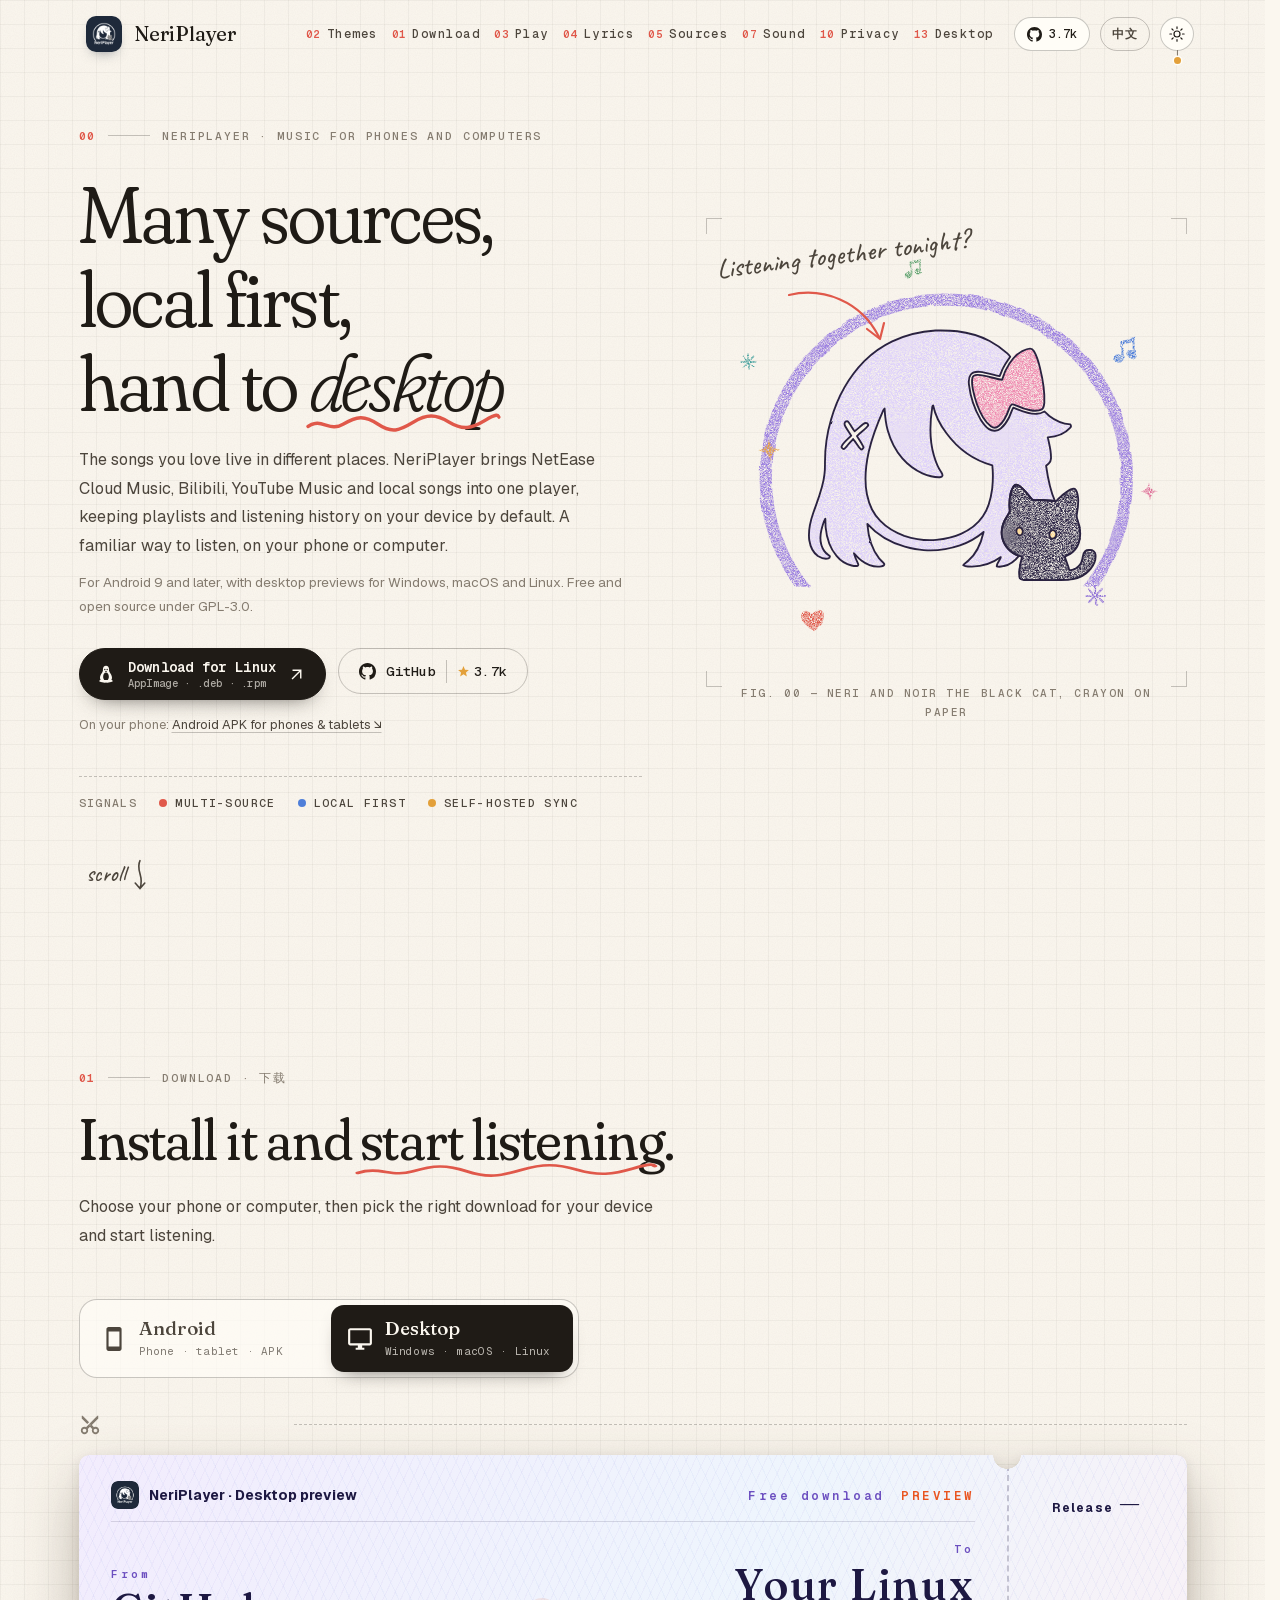
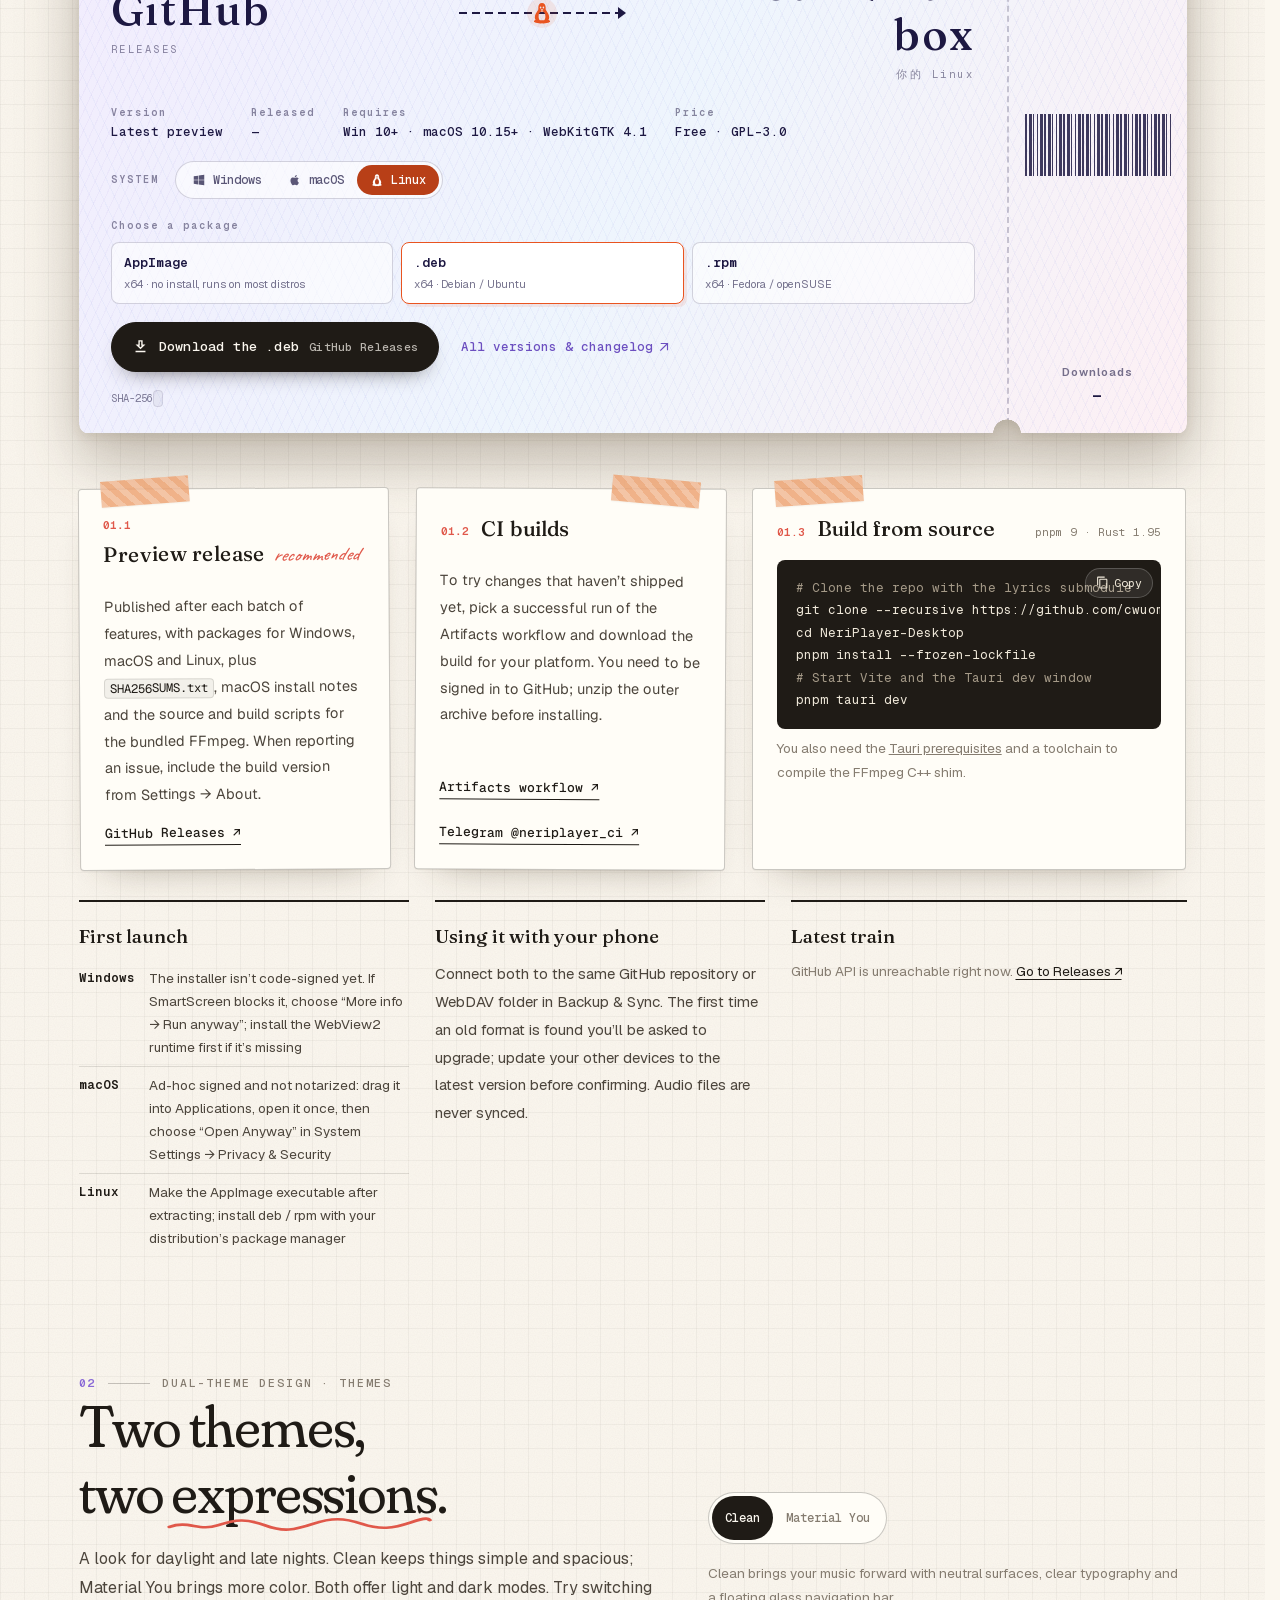
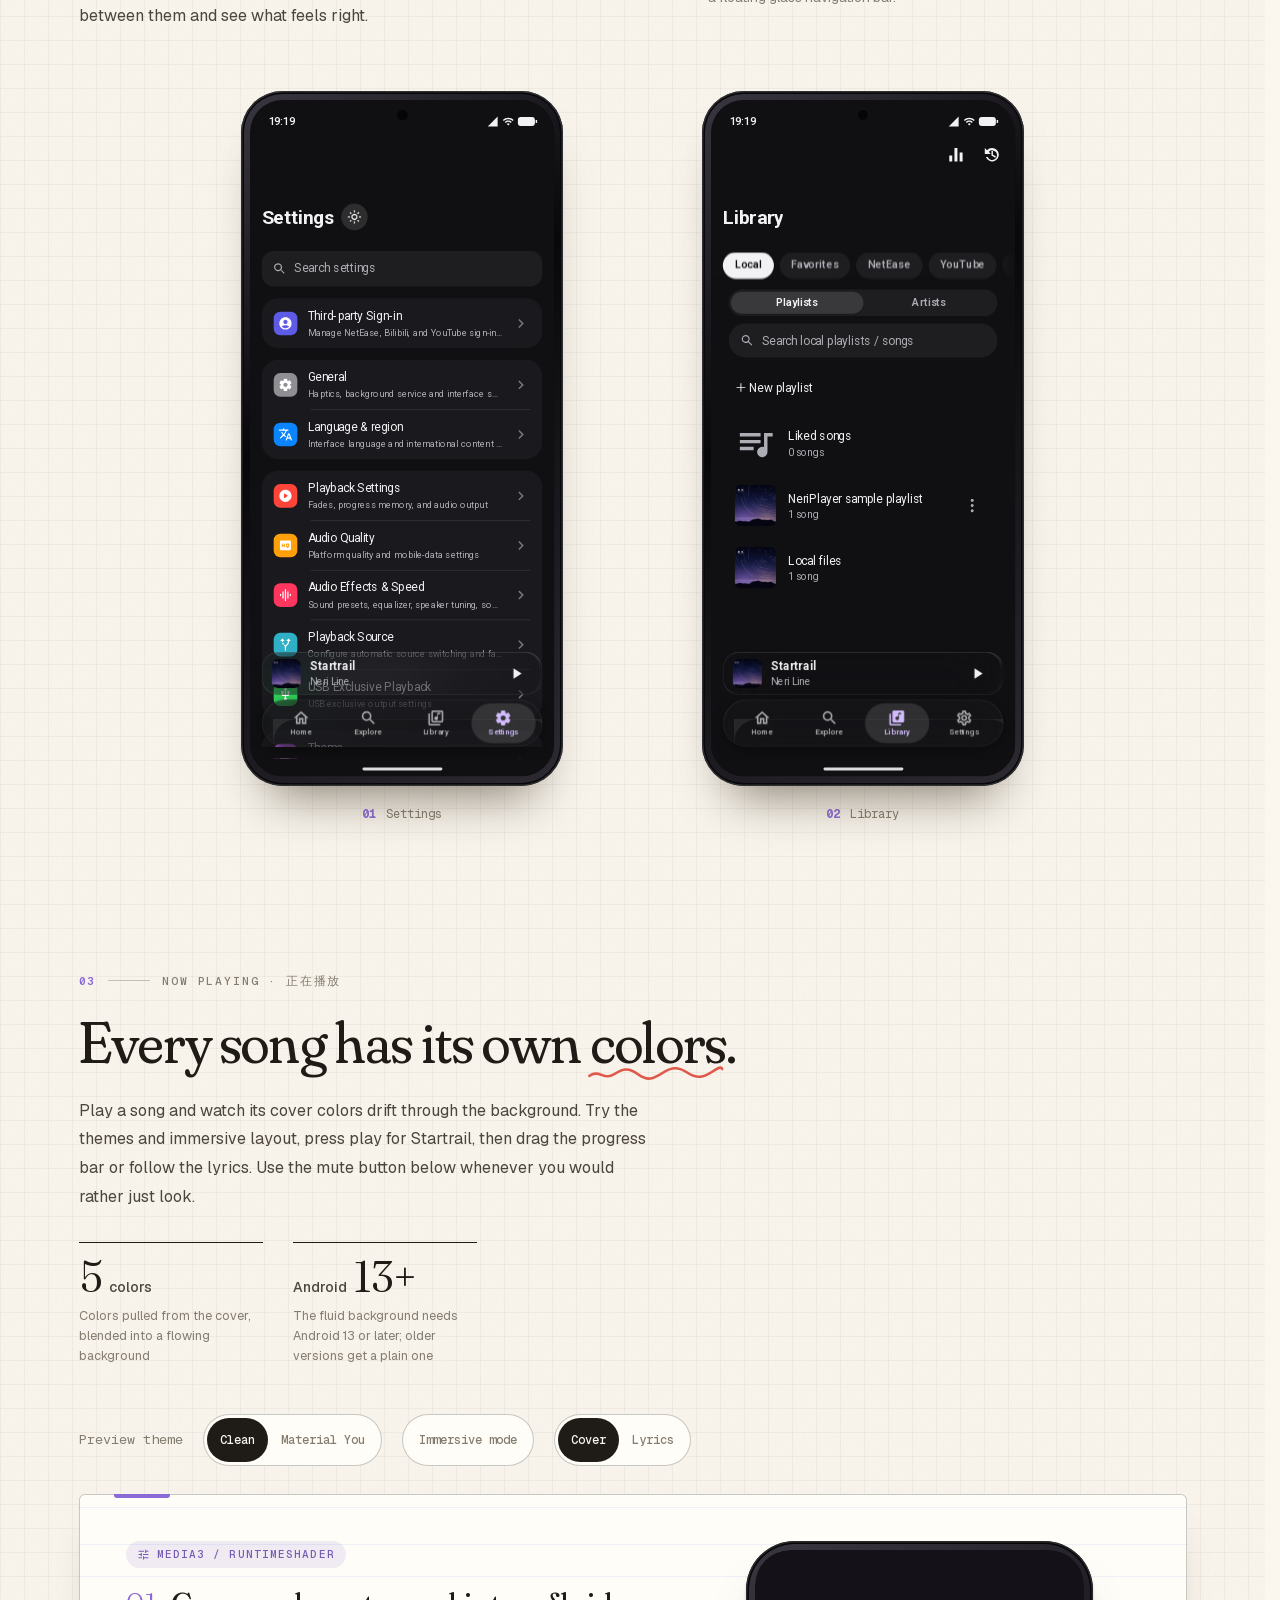
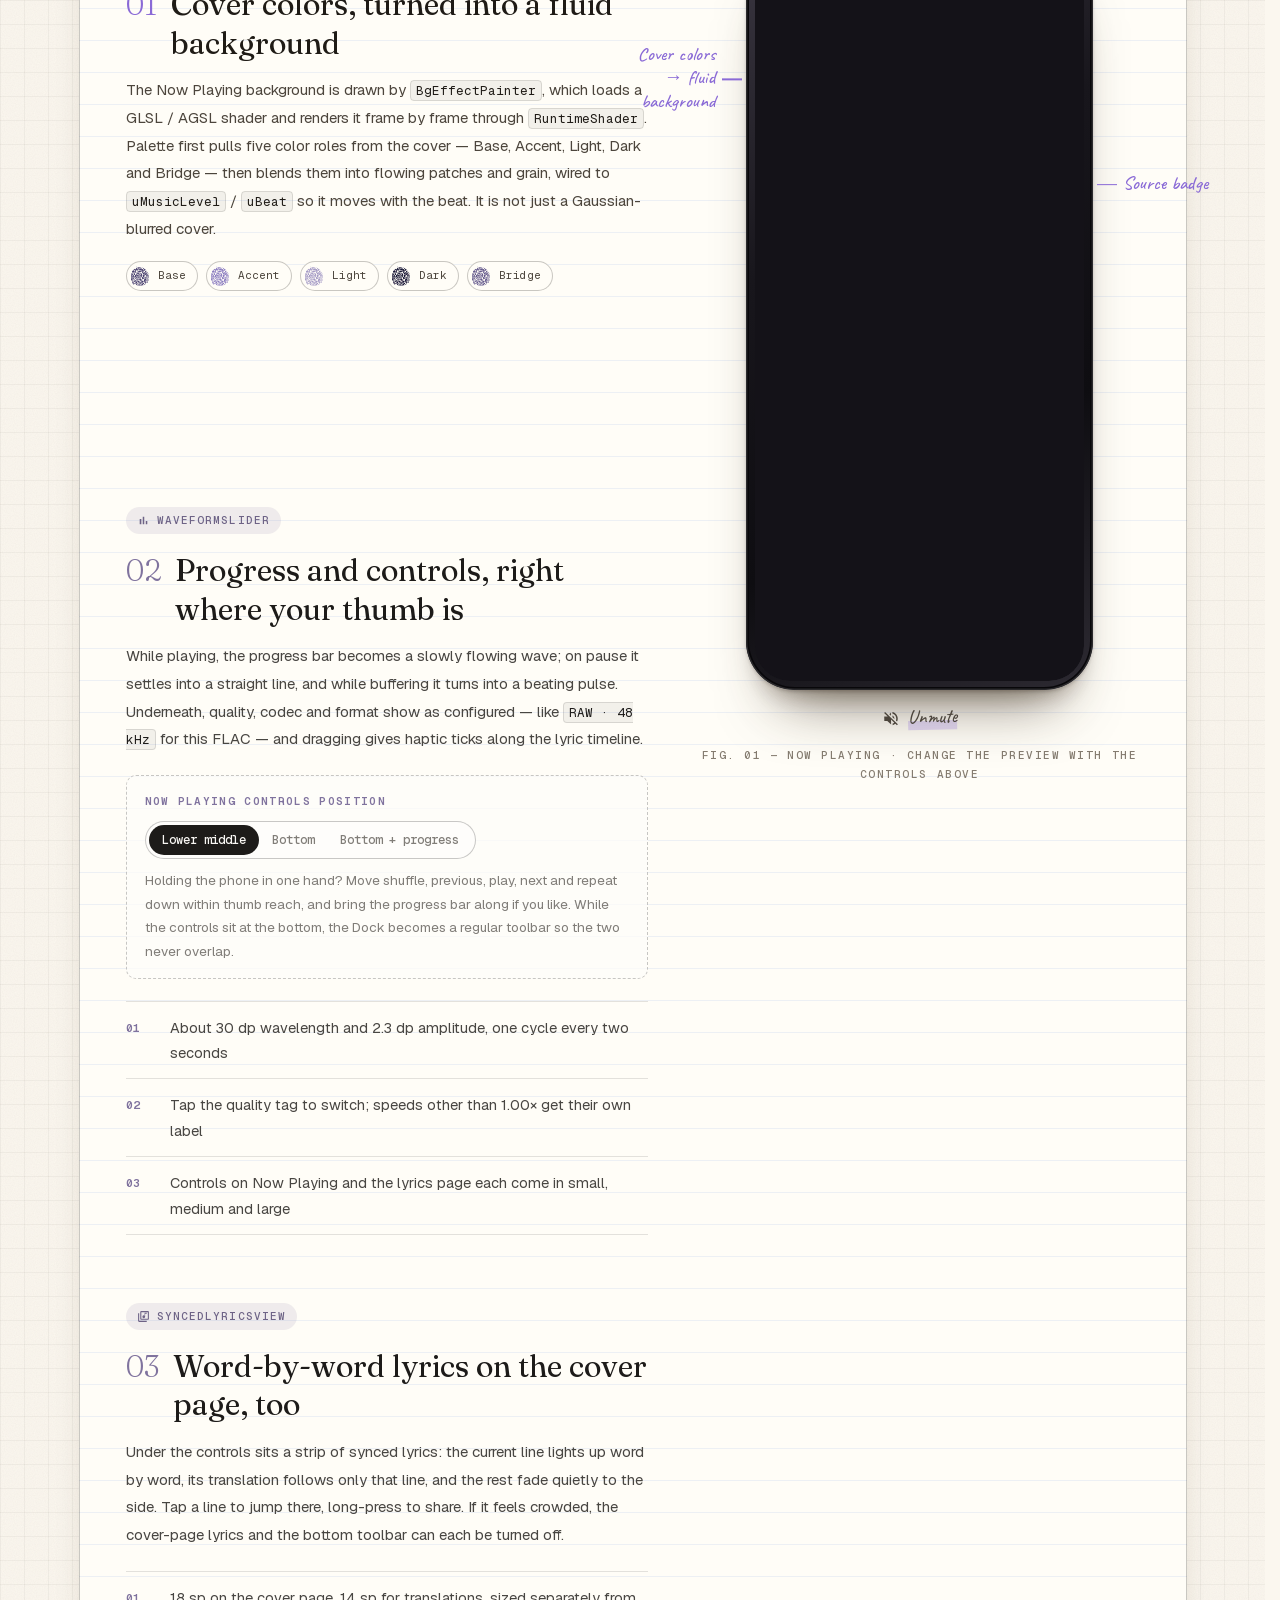
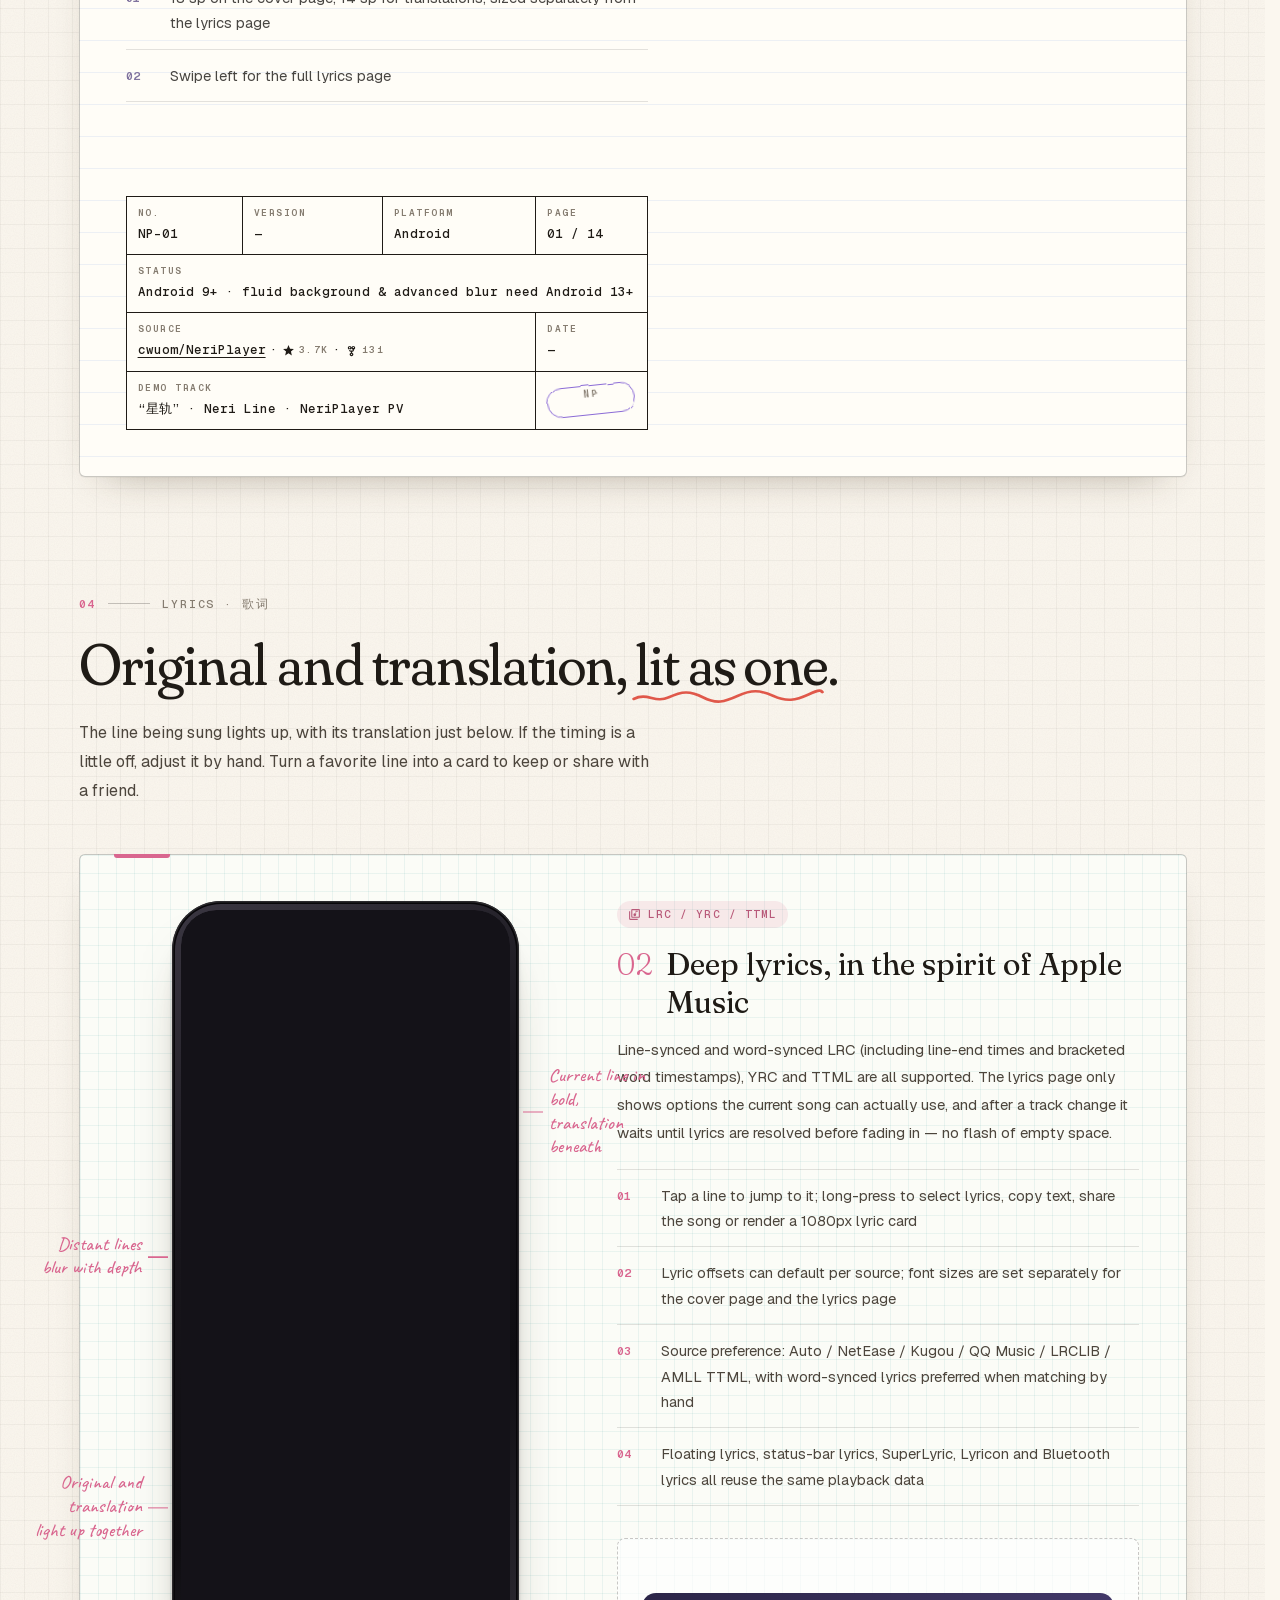
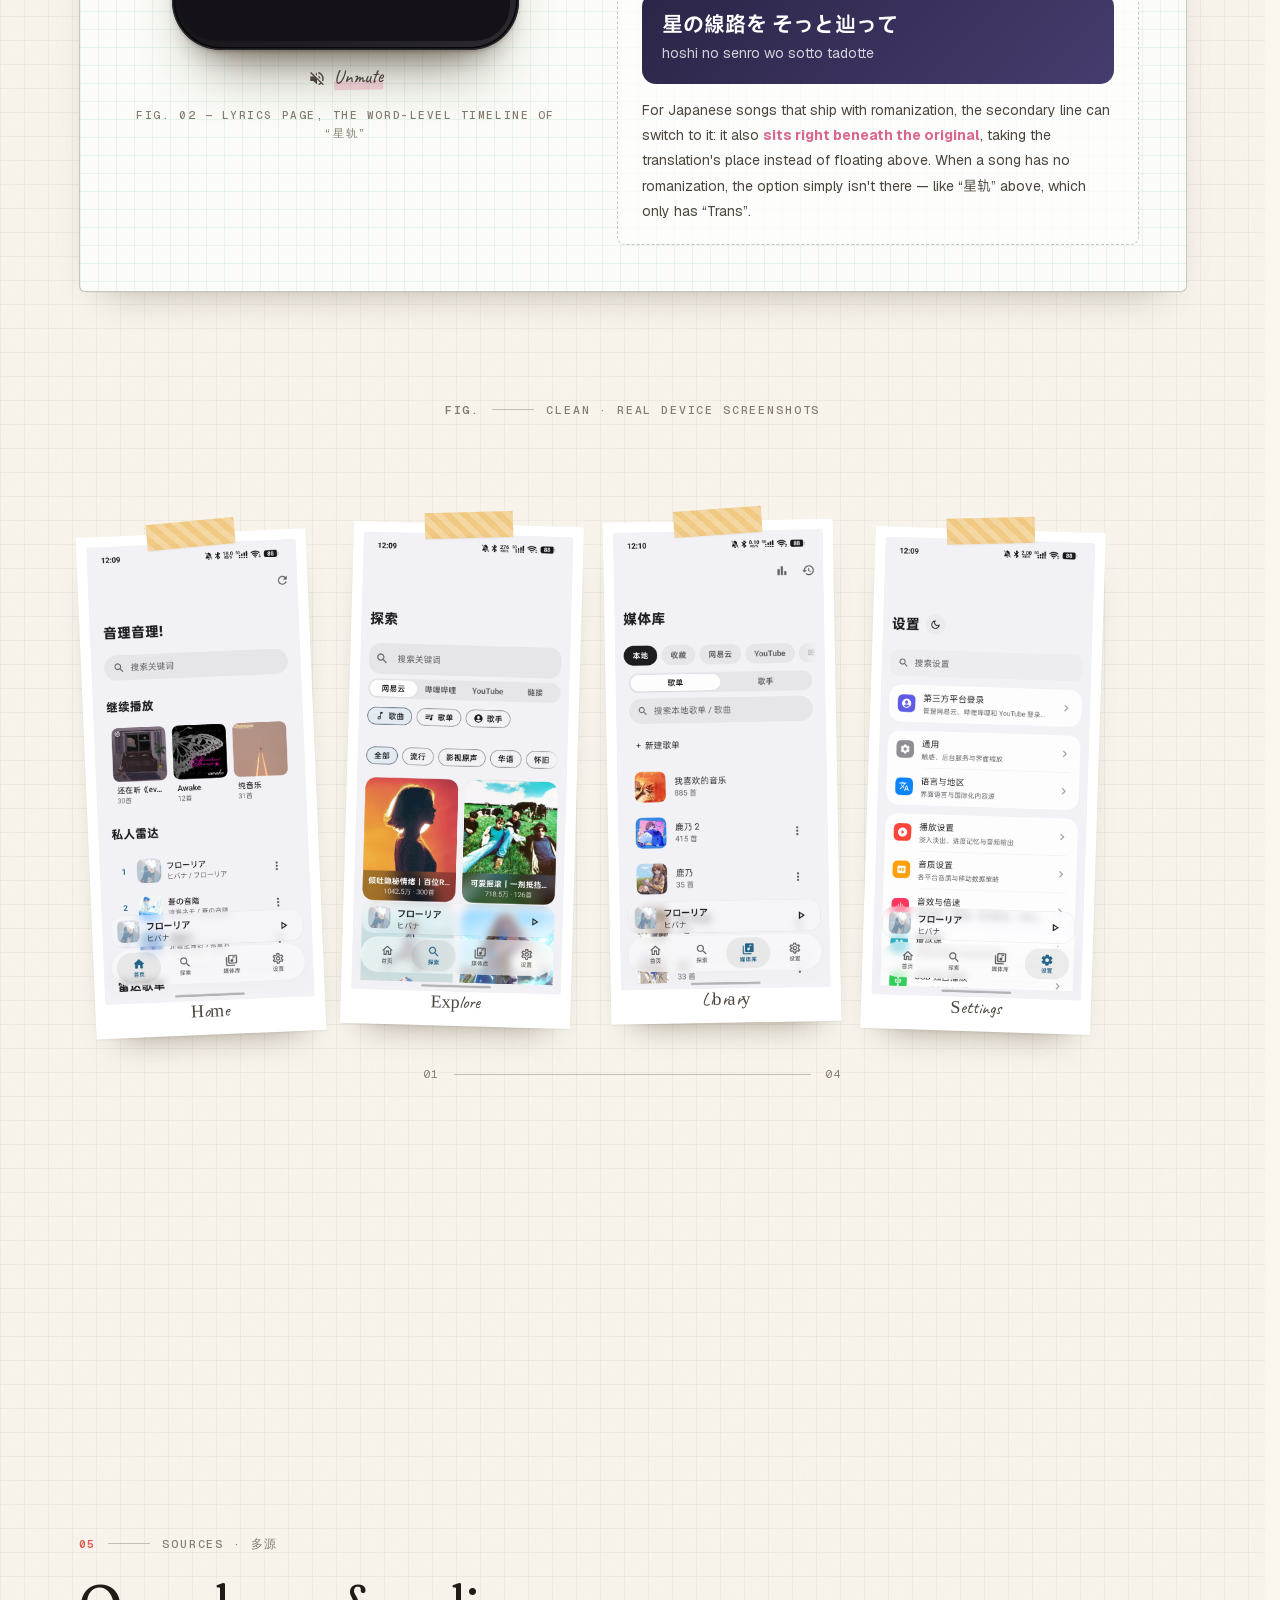
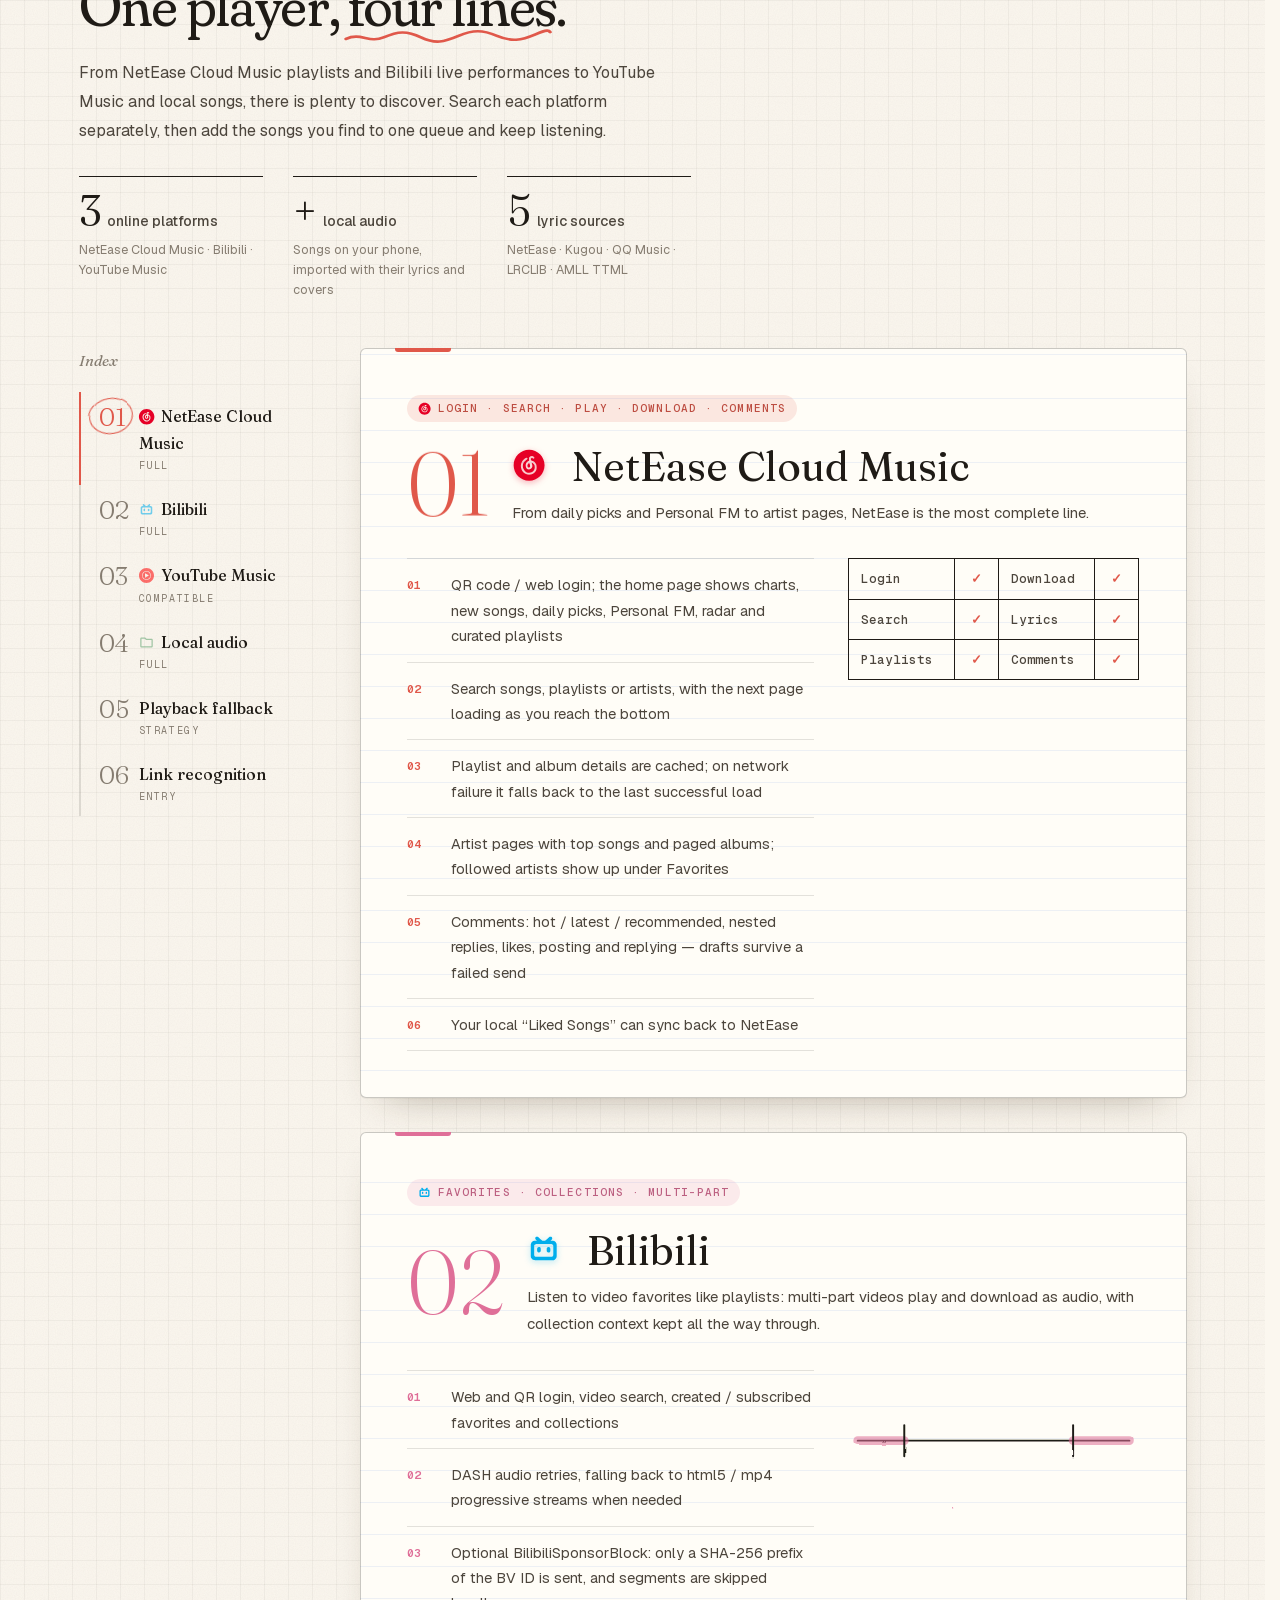
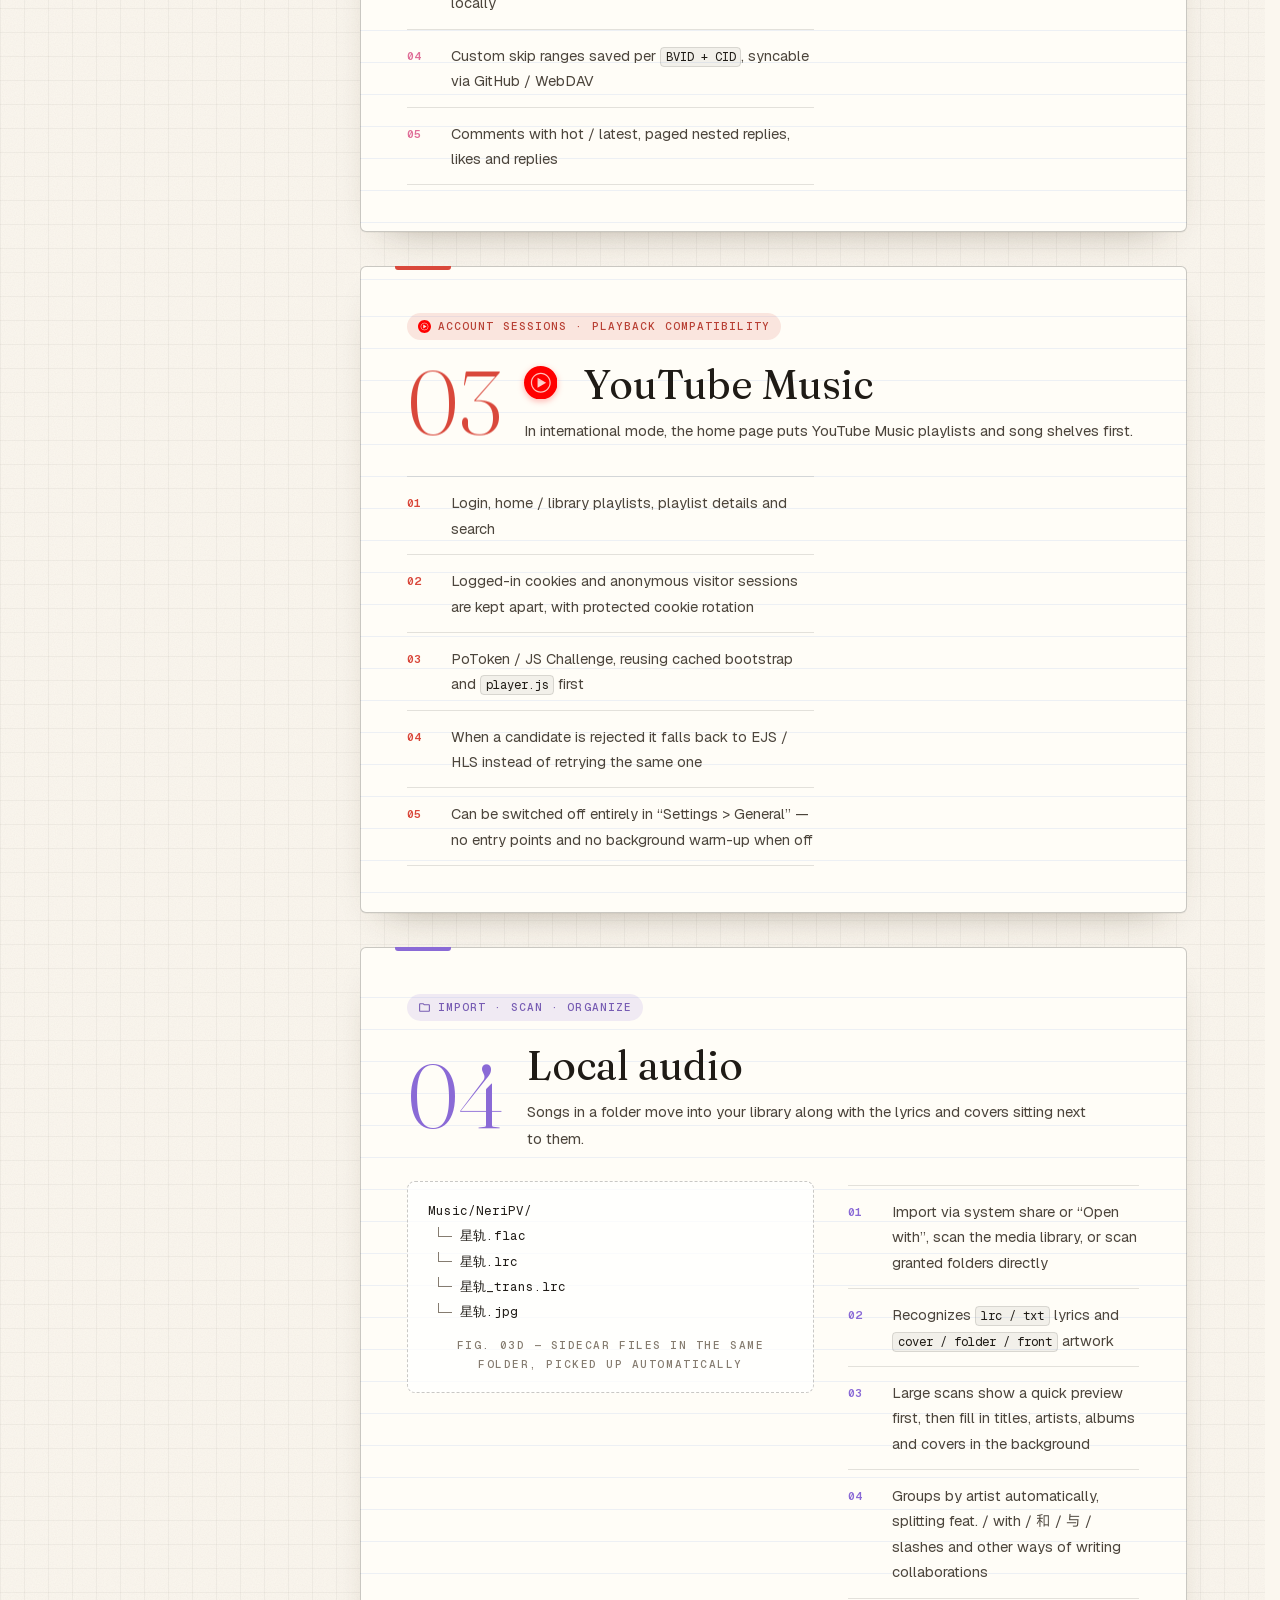
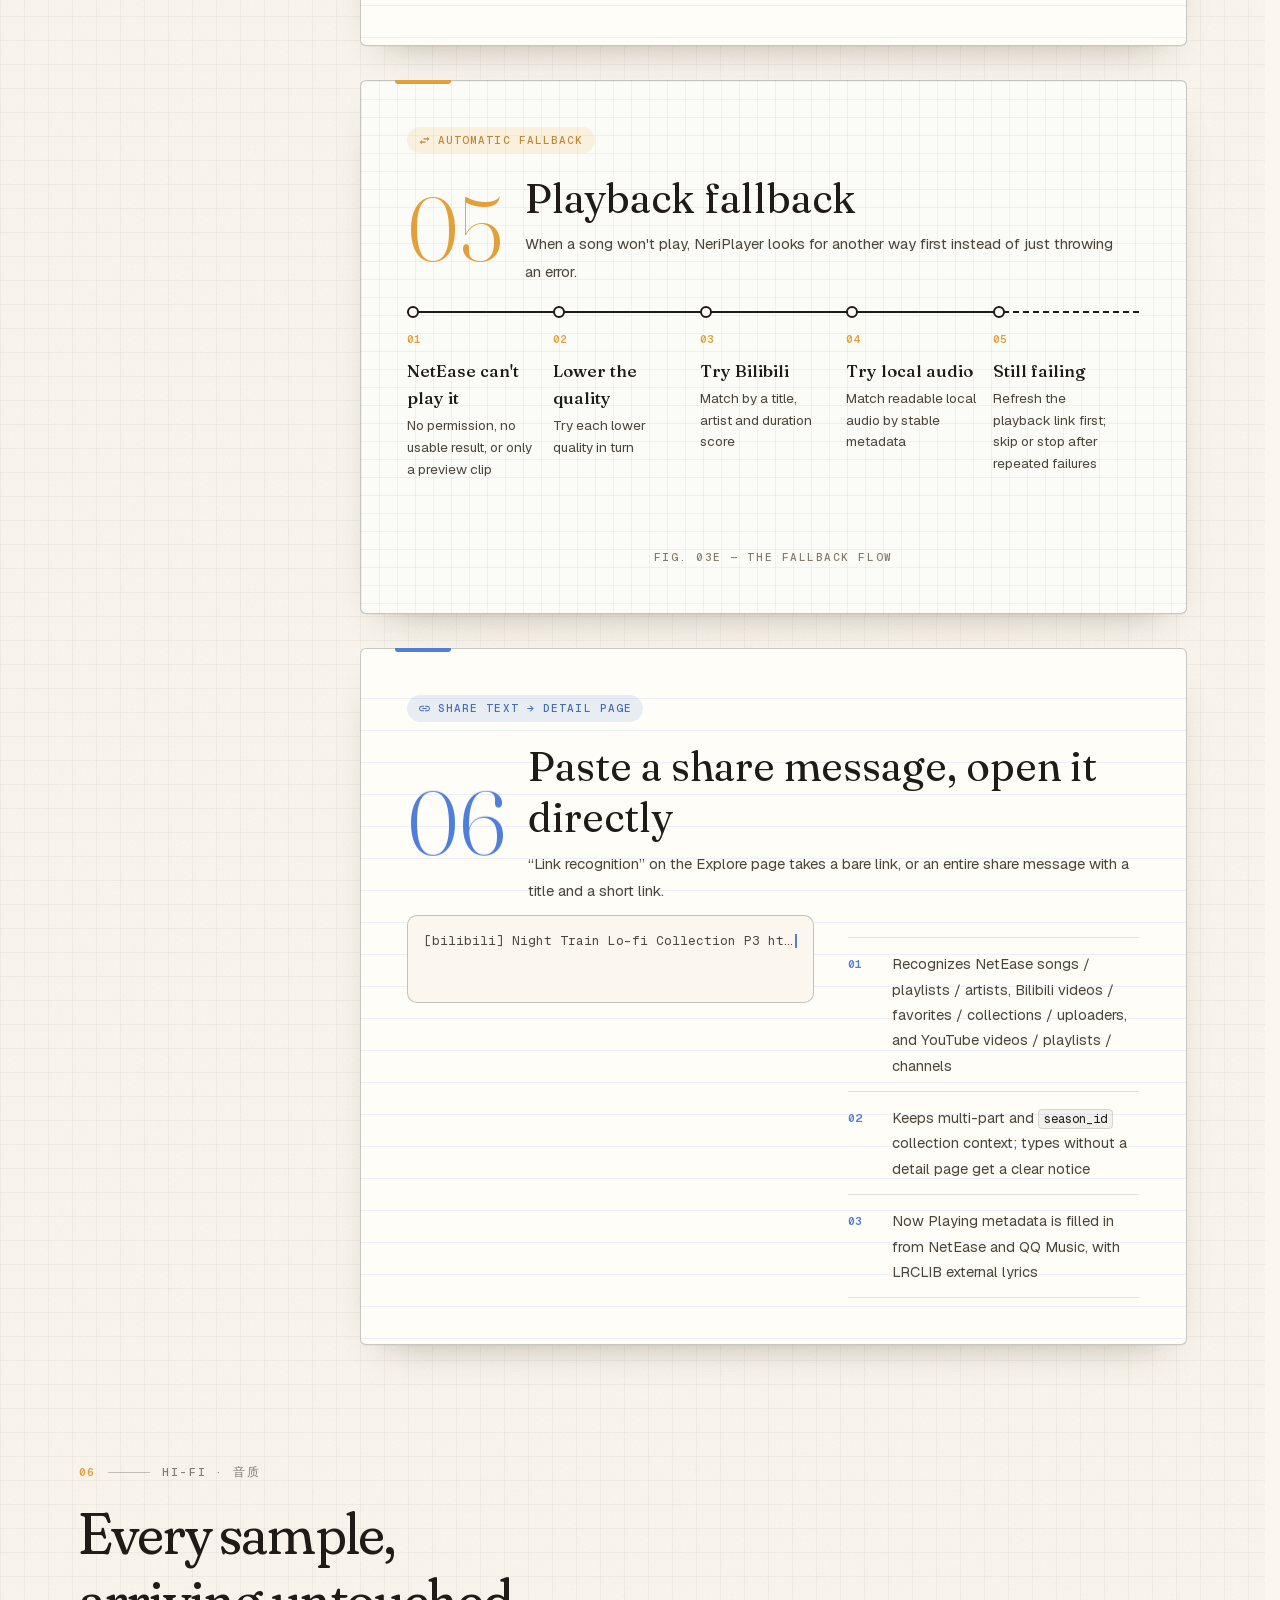
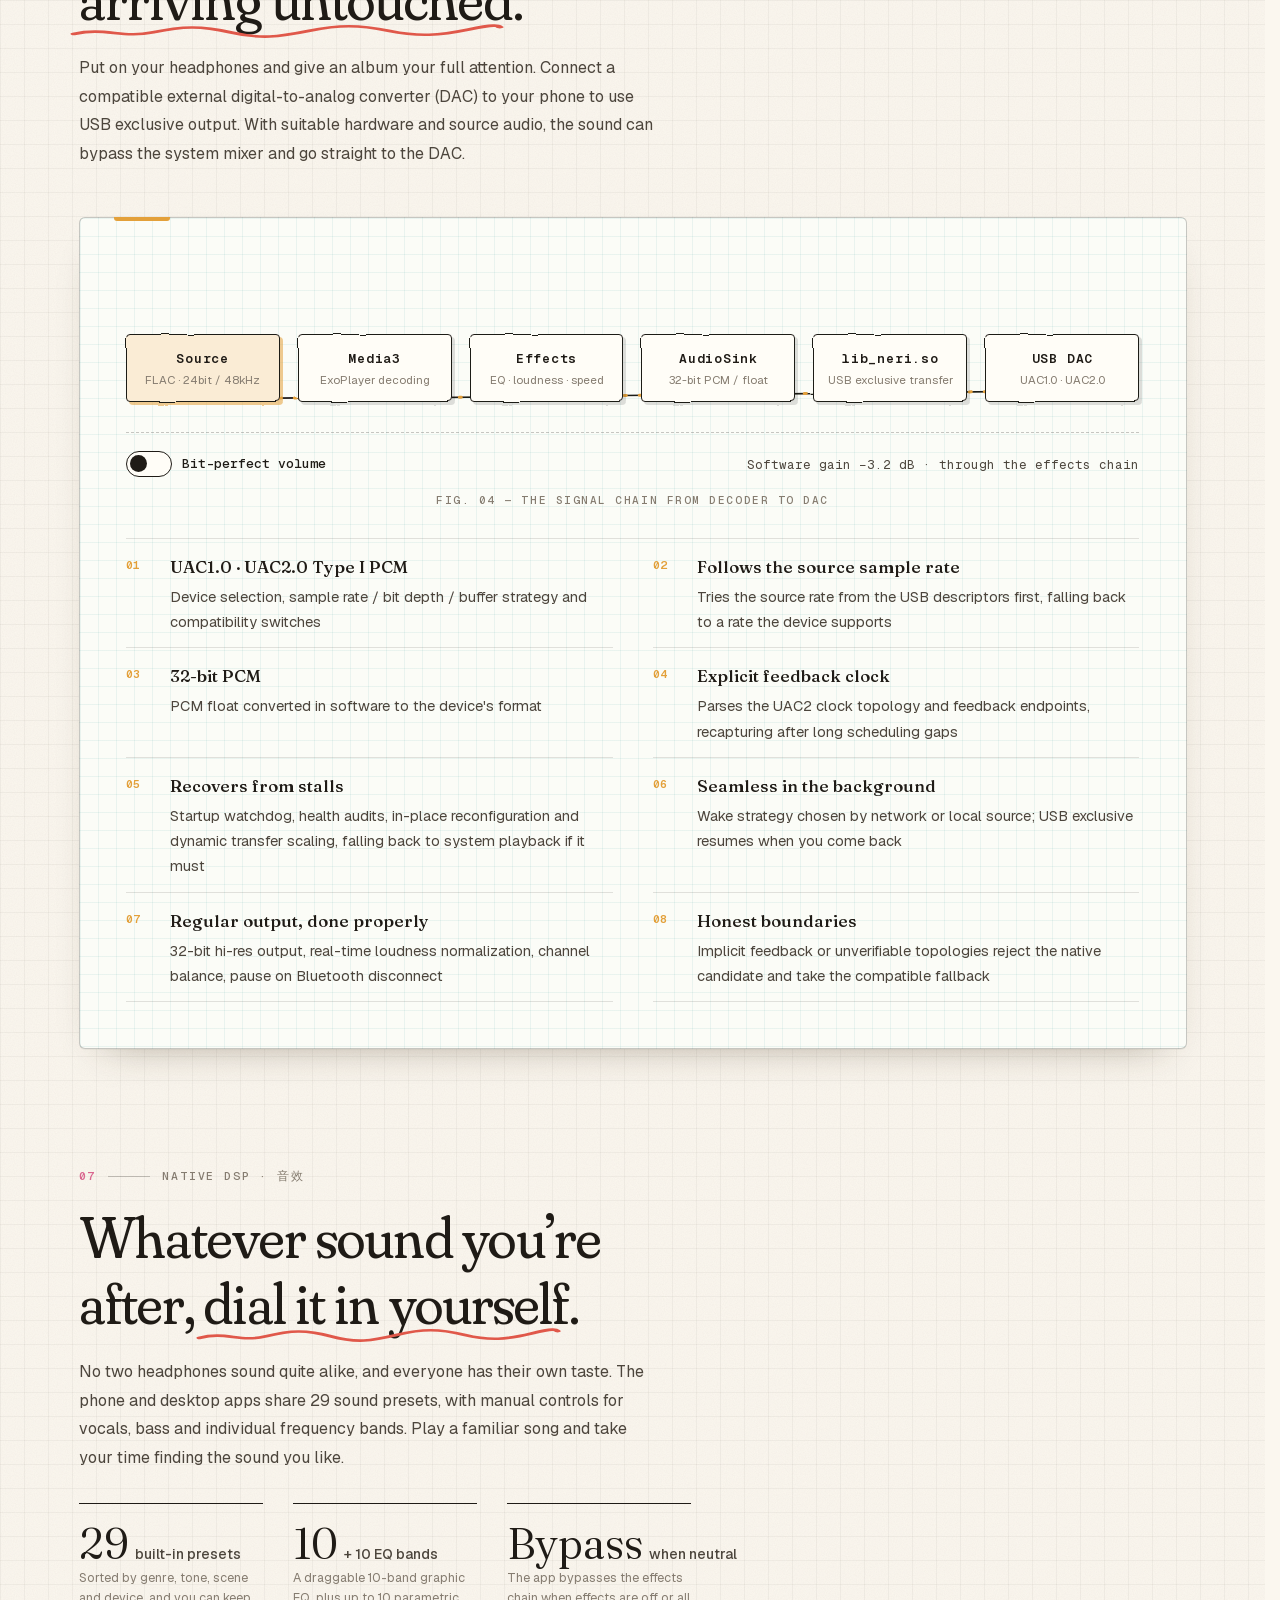
==== commit 11ca9b25: "perf(site): slim styles and expand sourced FAQs" ====
--- a/en/index.html
+++ b/en/index.html
@@ -35,7 +35,7 @@
 <link rel="preload" href="../assets/fonts/geist-mono.woff2" as="font" type="font/woff2" crossorigin="">
 <link rel="preload" href="../assets/fonts/caveat-8f7e8778d00e-critical.woff2" as="font" type="font/woff2" crossorigin="">
 <link rel="preload" href="../assets/fonts/np-hand-8a0093060611-critical.woff2" as="font" type="font/woff2" crossorigin="">
-<link rel="preload" href="../assets/css/site.css?v=7639387c8422" as="style">
+<link rel="preload" href="../assets/css/site.css?v=bd01de7c1b97" as="style" fetchpriority="low">
 <script>
   (function () {
     var t = null;
@@ -52,12 +52,12 @@
 /* Generated by tools/build-critical-css.mjs; edit the source stylesheets */
 @font-face{font-family:"Fraunces Critical";src:url("../assets/fonts/fraunces-6dc3b85ae96f-critical.woff2");font-weight:100 900;font-display:swap}@font-face{font-family:"Fraunces Critical";src:url("../assets/fonts/fraunces-italic-8c8d5cfacdac-critical.woff2");font-weight:100 900;font-style:italic;font-display:swap}@font-face{font-family:"NP Serif Critical";src:url("../assets/fonts/np-serif-fd6eccc6f6de-critical.woff2");font-weight:200 900;font-display:swap}@font-face{font-family:"NP Hand Critical";src:url("../assets/fonts/np-hand-8a0093060611-critical.woff2");font-display:swap}@font-face{font-family:"Caveat Critical";src:url("../assets/fonts/caveat-8f7e8778d00e-critical.woff2");font-weight:400 700;font-display:swap}@font-face{font-family:"MiSans Critical";src:url("../assets/fonts/misans-400-ba217028279c-critical.woff2");font-display:swap}@font-face{font-family:"MiSans Critical";src:url("../assets/fonts/misans-500-1e96e8e368e2-critical.woff2");font-weight:500;font-display:swap}@font-face{font-family:"MiSans Critical";src:url("../assets/fonts/misans-600-bc0b5e1c2f5e-critical.woff2");font-weight:600;font-display:swap}@font-face{font-family:"MiSans Critical";src:url("../assets/fonts/misans-700-2262d2dd51b4-critical.woff2");font-weight:700;font-display:swap}@font-face{font-family:"Geist";src:url("../assets/fonts/geist.woff2");font-weight:100 900;font-display:swap}@font-face{font-family:"Geist Mono";src:url("../assets/fonts/geist-mono.woff2");font-weight:100 900;font-display:swap}:root{--paper:#fbf7ef;--paper-2:#f5efe2;--paper-3:#ece3d1;--card:#fffdf7;--ink:#1f1b16;--ink-2:#4c453c;--ink-3:#857c70;--ink-4:#b3aa9c;--rule:rgba(31,27,22,.12);--rule-2:rgba(31,27,22,.24);--grid:rgba(31,27,22,.045);--red:#e0584a;--amber:#e3a03a;--blue:#4f7fd9;--green:#5a9f6a;--violet:#8a6ad6;--pink:#d9668f;--teal:#3f9e9a;--acc:var(--violet);--mono:"Geist Mono","JetBrains Mono","SF Mono",Consolas,"PingFang SC","Microsoft YaHei",monospace;--wrap:1220px;--pad:clamp(20px,5vw,56px);--ease:cubic-bezier(.2,.7,.1,1);--ease-out:cubic-bezier(.16,1,.3,1);--ease-io:cubic-bezier(.65,0,.35,1);--shadow:0 1px 0 rgba(31,27,22,.04),0 18px 40px -26px rgba(60,44,20,.45);--vh:100vh}[data-acc="violet"]{--acc:var(--violet)}[data-acc="pink"]{--acc:var(--pink)}[data-acc="red"]{--acc:var(--red)}[data-acc="amber"]{--acc:var(--amber)}[data-acc="blue"]{--acc:var(--blue)}[data-acc="green"]{--acc:var(--green)}[data-acc="teal"]{--acc:var(--teal)}*,*::before,*::after{box-sizing:border-box}html{-webkit-tap-highlight-color:transparent;-webkit-text-size-adjust:100%;text-size-adjust:100%;color-scheme:light;scroll-padding-top:84px;scrollbar-gutter:stable;background:var(--paper)}html.is-locked{overflow:hidden}body{--serif:"Fraunces Critical","NP Serif Critical","Songti SC","STSong","Noto Serif SC","Source Han Serif SC",serif;--sans:"Geist","PingFang SC","HarmonyOS Sans SC","MiSans Critical","Microsoft YaHei UI","Microsoft YaHei","Noto Sans SC",system-ui,sans-serif;--hand:"Caveat Critical","NP Hand Critical","LXGW WenKai","Kaiti SC","STKaiti","KaiTi",cursive;margin:0;min-height:100vh;font-family:var(--sans);font-size:16px;line-height:1.7;color:var(--ink);-webkit-font-smoothing:antialiased;-moz-osx-font-smoothing:grayscale;text-rendering:optimizeLegibility;background-color:var(--paper);background-image:url("data:image/svg+xml,%3Csvg xmlns='http://www.w3.org/2000/svg' width='220' height='220'%3E%3Cfilter id='n'%3E%3CfeTurbulence type='fractalNoise' baseFrequency='.9' numOctaves='3' stitchTiles='stitch'/%3E%3CfeColorMatrix values='0 0 0 0 .32 0 0 0 0 .26 0 0 0 0 .18 0 0 0 .07 0'/%3E%3C/filter%3E%3Crect width='100%25' height='100%25' filter='url(%23n)'/%3E%3C/svg%3E"),linear-gradient(var(--grid) 1px,transparent 1px),linear-gradient(90deg,var(--grid) 1px,transparent 1px);background-size:220px 220px,24px 24px,24px 24px}main,.footer{overflow-x:clip}.device__screen,.dwin__screen,.tabdev__screen,.desk__screen{content-visibility:auto}h1,h2,h3,h4,p,ul,ol,dl,dd,figure,pre{margin:0}ul,ol{padding:0;list-style:none}img,svg,canvas{display:block;max-width:100%}img{height:auto}button{font:inherit;color:inherit}a{color:inherit}[hidden]{display:none !important}::selection{background:rgba(227,160,58,.35)}:focus-visible{outline:2px solid var(--acc);outline-offset:3px;border-radius:4px}.sr-only{position:absolute !important;width:1px;height:1px;padding:0;margin:-1px;overflow:hidden;clip:rect(0 0 0 0);white-space:nowrap;border:0}.sprite{position:absolute;width:0;height:0;overflow:hidden}.skip{position:fixed;left:16px;top:-60px;z-index:100;padding:10px 16px;border-radius:999px;background:var(--ink);color:var(--paper);font-weight:600;text-decoration:none;transition:top .3s var(--ease-out)}.skip:focus{top:16px}.i{width:1.15em;height:1.15em;flex:none;fill:currentColor}.wrap{position:relative;max-width:var(--wrap);margin:0 auto;padding:0 var(--pad)}.eyebrow{display:flex;align-items:center;gap:12px;font-family:var(--mono);font-size:11.5px;font-weight:500;letter-spacing:.16em;text-transform:uppercase;color:var(--ink-3)}.eyebrow b{font-weight:600;color:var(--acc)}.eyebrow__rule{width:42px;height:1px;background:var(--rule-2)}.display{font-family:var(--serif);font-size:clamp(42px,min(6.2vw,10.6vh),92px);font-weight:340;line-height:1.06;letter-spacing:-.02em;font-variation-settings:"SOFT" 100,"opsz" 144}.display__line{display:block;white-space:nowrap}.display em,.h2 em{font-style:italic;font-weight:300}.ul{position:relative;display:inline-block;white-space:nowrap}.ul__mark{position:absolute;left:-2%;bottom:-.12em;width:104%;height:.26em;color:var(--red);overflow:visible;stroke-dasharray:1;pointer-events:none}.ul__mark use{stroke-dasharray:260;stroke-dashoffset:260;transition:stroke-dashoffset 1s cubic-bezier(.45,0,.55,1) .75s}.is-in .ul__mark use,.np-fallback .ul__mark use,.no-js .ul__mark use{stroke-dashoffset:0}.lead{margin-top:22px;max-width:36em;font-size:clamp(16px,1.25vw,18px);line-height:1.8;color:var(--ink-2);text-wrap:pretty}.small{font-size:13.5px;line-height:1.75;color:var(--ink-3)}.mono{font-family:var(--mono)}.hand{font-family:var(--hand);font-weight:500;color:var(--acc);line-height:1.25}.btn{display:inline-flex;align-items:center;gap:10px;height:46px;padding:0 20px;border:1px solid var(--ink);border-radius:999px;font-family:var(--mono);font-size:13.5px;font-weight:500;letter-spacing:.02em;text-decoration:none;white-space:nowrap;cursor:pointer;transition:transform .35s var(--ease-out),background .3s,color .3s,box-shadow .35s}.btn .i{width:17px;height:17px}.btn small{font-size:11.5px;opacity:.7}.btn--ink{background:var(--ink);color:var(--paper);box-shadow:0 10px 22px -14px rgba(31,27,22,.8)}.btn--ink:hover{transform:translateY(-2px);box-shadow:0 16px 28px -16px rgba(31,27,22,.85)}.btn--line{background:transparent;color:var(--ink);border-color:var(--rule-2)}.btn--line:hover{border-color:var(--ink);transform:translateY(-2px)}.btn__meta{display:inline-flex;align-items:center;gap:4px;padding-left:10px;border-left:1px solid var(--rule-2)}.btn__meta .i{width:13px;height:13px;color:var(--amber)}.fig{position:relative}.fig__c{position:absolute;width:16px;height:16px;border-color:var(--rule-2);border-style:solid;border-width:0;pointer-events:none}.fig__c--tl{left:0;top:0;border-left-width:1.2px;border-top-width:1.2px}.fig__c--tr{right:0;top:0;border-right-width:1.2px;border-top-width:1.2px}.fig__c--bl{left:0;bottom:34px;border-left-width:1.2px;border-bottom-width:1.2px}.fig__c--br{right:0;bottom:34px;border-right-width:1.2px;border-bottom-width:1.2px}.fig__cap{margin-top:14px;font-family:var(--mono);font-size:11px;font-weight:500;letter-spacing:.14em;text-transform:uppercase;color:var(--ink-3);text-align:center}.draw path{fill:none;stroke:currentColor;stroke-linecap:round;stroke-linejoin:round;stroke-dasharray:1;stroke-dashoffset:1;transition:stroke-dashoffset 1.5s cubic-bezier(.45,0,.55,1) .3s}.is-in .draw path,.is-in.draw path,.np-fallback .draw path{stroke-dashoffset:0}.draw path:nth-child(2){transition-delay:.45s}.nav{position:fixed;left:0;right:0;top:0;z-index:60;transition:transform .6s var(--ease-out),background .4s,box-shadow .4s}.nav.is-solid{background:rgba(251,247,239,.9);box-shadow:0 1px 0 var(--rule);backdrop-filter:blur(8px);-webkit-backdrop-filter:blur(8px)}.nav.is-hidden{transform:translateY(-100%)}.nav__inner{display:flex;align-items:center;gap:20px;max-width:var(--wrap);height:68px;margin:0 auto;padding:0 var(--pad)}.nav__brand{display:flex;flex:none;align-items:center;gap:12px;text-decoration:none}.nav__logo{display:block;width:36px;height:36px;border-radius:10px;box-shadow:0 1px 0 rgba(255,255,255,.5) inset,0 6px 14px -8px rgba(30,41,58,.7);transition:transform .5s var(--ease-out)}.nav__brand:hover .nav__logo{transform:rotate(-6deg) scale(1.06)}.nav__name{font-family:var(--serif);font-size:20px;font-weight:450;letter-spacing:-.01em}.nav__links{display:flex;gap:clamp(10px,1.1vw,16px);margin-left:auto}.nav__links a{display:inline-flex;align-items:baseline;flex:none;gap:6px;font-family:var(--mono);font-size:12px;font-weight:500;letter-spacing:.12em;text-decoration:none;white-space:nowrap;color:var(--ink-2);transition:color .25s}.nav__links a b{font-size:10.5px;font-weight:600;color:var(--red)}.nav__links a:hover,.nav__links a.is-on{color:var(--ink)}.nav__links a.is-on{text-decoration:underline wavy var(--red) 1px;text-underline-offset:6px}.nav__actions{display:flex;flex:none;align-items:center;gap:10px}.nav__gh{display:inline-flex;align-items:center;gap:7px;height:34px;padding:0 12px;border:1px solid var(--rule-2);border-radius:999px;background:var(--card);font-family:var(--mono);font-size:12px;font-weight:500;text-decoration:none;transition:border-color .25s}.nav__gh:hover{border-color:var(--ink)}.nav__gh .i{width:15px;height:15px}.nav__burger{display:none;position:relative;width:38px;height:38px;border:1px solid var(--rule-2);border-radius:50%;background:var(--card);cursor:pointer}.nav__burger span{position:absolute;left:11px;right:11px;height:1.5px;background:var(--ink);transition:transform .45s var(--ease-out),top .45s var(--ease-out)}.nav__burger span:first-child{top:15px}.nav__burger span:last-child{top:21px}.nav__burger[aria-expanded="true"] span:first-child{top:18px;transform:rotate(45deg)}.nav__burger[aria-expanded="true"] span:last-child{top:18px;transform:rotate(-45deg)}.route{position:fixed;right:18px;top:50%;z-index:40;display:none;width:46px;height:min(560px,64vh);transform:translateY(-50%)}.route__line{position:absolute;left:11px;top:0;width:24px;height:100%;overflow:visible}.route__line path{fill:none;stroke-linecap:round;vector-effect:non-scaling-stroke}.route__base{stroke:var(--rule-2);stroke-width:1.2;stroke-dasharray:3 5}.route__ink{stroke:var(--ink);stroke-width:1.6;stroke-dasharray:1;stroke-dashoffset:1;filter:url(#rough)}.route__stops{position:absolute;inset:0;display:flex;flex-direction:column;justify-content:space-between}.route__stops a{position:relative;display:grid;place-items:center;width:46px;height:22px;text-decoration:none}.route__stops i{font-style:normal;font-family:var(--mono);font-size:10px;font-weight:600;color:var(--ink-4);background:var(--paper);padding:0 2px;transition:color .3s}.route__stops li.is-passed i{color:var(--ink-2)}.route__stops li.is-on i{color:var(--red)}.route__stops li.is-on a::before{content:"";position:absolute;left:50%;top:50%;width:34px;height:24px;margin:-12px 0 0 -17px;border:1.5px solid var(--red);border-radius:50%;transform:rotate(-8deg);filter:url(#rough)}.route__stops span{position:absolute;right:46px;top:50%;padding:3px 10px;border:1px solid var(--rule-2);border-radius:999px;background:var(--card);font-family:var(--mono);font-size:11px;white-space:nowrap;opacity:0;transform:translate(6px,-50%);pointer-events:none;transition:opacity .3s,transform .4s var(--ease-out)}.route__stops a:hover span{opacity:1;transform:translate(0,-50%)}.route__cat{position:absolute;left:50%;top:0;width:26px;height:26px;margin:-13px 0 0 -13px;pointer-events:none;will-change:transform}.route__cat svg{width:100%;height:100%;--np-cat:#2a2340;--np-cat-line:#2a2340;--np-eye:#ffd58a}.menu{position:fixed;inset:0;z-index:55;padding:92px var(--pad) 32px;overflow-y:auto;background:var(--paper);opacity:0;transition:opacity .4s var(--ease-out)}.menu.is-open{opacity:1}.menu__inner{max-width:560px;margin:0 auto}.menu__list{margin-top:18px;border-top:1px solid var(--rule)}.menu__list a{display:flex;align-items:baseline;gap:14px;padding:13px 0;border-bottom:1px solid var(--rule);font-family:var(--serif);font-size:22px;text-decoration:none;opacity:0;transform:translateX(-10px);transition:opacity .5s var(--ease-out),transform .6s var(--ease-out);transition-delay:calc(var(--k,0) * 28ms)}.menu.is-open .menu__list a{opacity:1;transform:none}.menu__list i{width:26px;font-style:normal;font-family:var(--mono);font-size:11px;font-weight:600;color:var(--red)}.menu__list small{margin-left:auto;font-family:var(--mono);font-size:11px;letter-spacing:.12em;text-transform:uppercase;color:var(--ink-3)}@media (min-width: 1360px) and (min-height: 640px){.route{display:block}}@media (max-width: 1160px){.nav__links{display:none}.nav__actions{margin-left:auto}.nav__burger{display:block}}@media (max-width: 600px){.nav__inner{height:60px}.nav__name{font-size:18px}}@media (max-width: 440px){.nav__gh{display:none}.nav__actions{gap:8px}}@media (prefers-reduced-motion: reduce){*,*::before,*::after{animation-duration:.01ms !important;animation-iteration-count:1 !important;transition-duration:.01ms !important;transition-delay:0s !important}}.hero{position:relative;padding:clamp(104px,14vh,150px) 0 60px;--acc:var(--red)}.hero__grid{display:grid;grid-template-columns:1.08fr .92fr;align-items:center;gap:clamp(30px,5vw,70px)}.hero .display{margin-top:26px}.hero .lead{max-width:33em}.hero .small{margin-top:10px}.hero__cta{display:flex;flex-wrap:wrap;gap:12px;margin-top:30px}.signals{display:flex;flex-wrap:wrap;align-items:center;gap:8px 22px;margin-top:40px;padding-top:16px;border-top:1px dashed var(--rule-2);font-family:var(--mono);font-size:11.5px;font-weight:500;letter-spacing:.12em;text-transform:uppercase;color:var(--ink-2)}.signals__label{color:var(--ink-3)}.signals span{display:inline-flex;align-items:center;gap:8px}.signals i{width:8px;height:8px;border-radius:50%;background:var(--c)}.hero__fig{padding:20px 24px 0}.hero__note{position:absolute;left:2%;top:4%;z-index:2;font-size:clamp(22px,2.1vw,28px);color:var(--ink-2);transform:rotate(-7deg)}.hero__arrow{position:absolute;left:16%;top:13%;z-index:2;width:120px;height:70px;color:var(--red);overflow:visible}.hero__arrow path{stroke-width:2.2}.crayon{position:relative;width:min(100%,470px);aspect-ratio:1;margin:0 auto}.crayon__art{position:absolute;inset:12% 6% 10%;width:88%;height:auto;overflow:visible;animation:floaty 6s var(--ease-io) infinite alternate}.crayon__art .cr--arc{fill:#9b7fe0}.crayon__art .cr--head{fill:#ddd0fa}.crayon__art .cr--bow{fill:#ef8bb1}.crayon__art .cr--cat{fill:#2e2846}.crayon__art .cr--eyes{fill:#ffd27a}.crayon__ink use{fill:none;stroke:#2a2340;stroke-width:3.4;stroke-linejoin:round}.doodle{position:absolute;width:34px;height:34px;color:var(--c);fill:var(--c);filter:url(#crayon);animation:twinkle 3.6s var(--ease-io) infinite alternate}.doodle--1{left:6%;top:46%;width:30px;height:30px;animation-delay:-.6s}.doodle--2{right:4%;top:22%;width:34px;height:34px;animation-delay:-1.4s}.doodle--3{left:16%;bottom:8%;width:30px;height:30px;animation-delay:-2.2s}.doodle--4{right:12%;bottom:14%;width:28px;height:28px;animation-delay:-.2s}.doodle--5{left:40%;top:4%;width:26px;height:26px;animation-delay:-1.8s}.doodle--6{right:0;top:56%;width:24px;height:24px;animation-delay:-2.8s}.doodle--7{left:2%;top:26%;width:22px;height:22px;animation-delay:-3.1s}@keyframes floaty{from{transform:translateY(-4px) rotate(-1.2deg);}to{transform:translateY(6px) rotate(1.2deg);}}@keyframes twinkle{from{transform:scale(.88) rotate(-8deg);opacity:.78;}to{transform:scale(1.06) rotate(8deg);opacity:1;}}.hero__scroll{position:relative;display:inline-flex;align-items:center;gap:6px;margin:46px 0 0 max(var(--pad),calc(50vw - 610px + var(--pad)));font-size:22px;color:var(--ink-2);text-decoration:none;--acc:var(--ink-2)}.hero__scroll svg{width:16px;height:32px;animation:nudge 1.8s var(--ease-io) infinite}@keyframes nudge{50%{transform:translateY(5px);}}.hero__dl{height:auto;min-height:52px;padding:8px 20px 8px 16px;gap:12px}.hero__dl-ic{width:20px !important;height:20px !important}.hero__dl-t{display:flex;flex-direction:column;align-items:flex-start;line-height:1.25}.hero__dl-t > span{font-size:14px;font-weight:600}.hero__dl-t small{font-size:10.5px;letter-spacing:.03em;opacity:.66}.hero__alt{margin-top:14px;font-size:13px;color:var(--ink-3)}.hero__alt a{color:var(--ink-2);text-decoration:underline;text-decoration-color:var(--rule-2);text-underline-offset:3px;transition:color .25s,text-decoration-color .25s}.hero__alt a:hover{color:var(--ink);text-decoration-color:var(--ink)}@media (max-width: 980px){.hero__grid{grid-template-columns:1fr}.hero__fig{max-width:520px;margin:0 auto}.crayon__art{inset:0 6%;margin:auto 0}}@media (max-width: 680px){.hero__note{font-size:20px}.hero__arrow{display:none}}:root{--expo:cubic-bezier(.16,1,.3,1);--p2io:cubic-bezier(.45,0,.55,1);--back:cubic-bezier(.34,1.56,.64,1);--back2:cubic-bezier(.26,2.1,.52,1)}.js [data-reveal]{opacity:0;translate:0 28px;transition:opacity .9s var(--expo),translate 1.1s var(--expo),rotate 1.1s var(--expo),scale 1s var(--expo);transition-delay:calc(var(--d,0) * 90ms)}.js [data-reveal].is-in{opacity:1;translate:0 0;rotate:0deg;scale:1}.js .eyebrow__rule{scale:0 1;transform-origin:left;transition:scale .9s var(--expo) .15s}.js .is-in > .eyebrow__rule,.js .eyebrow.is-in .eyebrow__rule{scale:1 1}.js [data-write]{clip-path:inset(-30% 100% -30% -4%);transition:clip-path 1.2s var(--p2io);transition-delay:calc(var(--wd,0) * 1ms + 250ms)}.js [data-write].is-in{clip-path:inset(-30% -6% -30% -4%)}.js .display__line{overflow:clip;overflow-clip-margin:.3em}.js .display__line > .dl-in{display:inline-block;translate:0 130%;transition:translate 1.2s var(--expo);transition-delay:calc(150ms + var(--i,0) * 120ms)}.js .hero.is-intro .display__line > .dl-in{translate:0 0}.js .hero .crayon .cr{opacity:0;scale:.85;transform-box:fill-box;transform-origin:50% 60%;transition:opacity .6s var(--expo),scale 1s var(--back)}.js .hero.is-intro .crayon .cr{opacity:1;scale:1}.js .hero .crayon .cr--head{transition-delay:.35s}.js .hero .crayon .cr--arc{transition-delay:.5s}.js .hero .crayon .cr--bow{transition-delay:.75s}.js .hero .crayon .cr--eyes{transition-delay:1.1s}.js .hero .crayon .cr--cat{transition-delay:.95s}.js .hero .crayon__ink{opacity:0;transition:opacity 1.2s var(--p2io) .6s}.js .hero.is-intro .crayon__ink{opacity:1}.hero__copy,.crayon,.doodle,.sheet__num,.tablet-stage__device{will-change:translate}.swap-text{display:inline-block;transition:opacity .25s var(--expo),translate .35s var(--expo),filter .35s}.swap-text.is-out{opacity:0;translate:0 -.3em;filter:blur(2px)}.nav__links a{position:relative;text-decoration:none !important}.nav__links a::after{content:"";position:absolute;left:0;right:0;bottom:-7px;height:6px;background:url("data:image/svg+xml,%3Csvg xmlns='http://www.w3.org/2000/svg' viewBox='0 0 40 6'%3E%3Cpath d='M0 3 Q5 0 10 3 T20 3 T30 3 T40 3' fill='none' stroke='%23e0584a' stroke-width='1.4'/%3E%3C/svg%3E") 0 0 / 20px 6px repeat-x;scale:0 1;transform-origin:left;transition:scale .6s var(--expo)}.nav__links a.is-on::after{scale:1 1}.route{transition:opacity .6s var(--expo),translate .8s var(--expo),visibility 0s}.route.is-tucked{visibility:hidden;opacity:0;translate:28px 0;pointer-events:none;transition:opacity .45s var(--expo),translate .8s var(--expo),visibility 0s .45s}.route__stops li a::before{transition:scale .5s var(--back),opacity .3s}.route__stops li:not(.is-on) a::before{content:"";position:absolute;left:50%;top:50%;width:34px;height:24px;margin:-12px 0 0 -17px;border:1.5px solid var(--red);border-radius:50%;rotate:-8deg;scale:.3;opacity:0}.lamp{position:relative;display:grid;place-items:center;width:34px;height:34px;padding:0;border:1px solid var(--rule-2);border-radius:50%;background:var(--card);cursor:pointer;transition:border-color .3s,background .5s}.lamp:hover{border-color:var(--ink)}.lamp svg{width:18px;height:18px;fill:none;stroke:currentColor;stroke-width:1.6;stroke-linecap:round;stroke-linejoin:round;transition:rotate .7s var(--back)}.lamp .lamp__sun{opacity:1;scale:1;transition:opacity .4s,scale .6s var(--back);transform-origin:center;transform-box:fill-box}.lamp .lamp__moon{opacity:0;scale:.4;transition:opacity .4s,scale .6s var(--back);transform-origin:center;transform-box:fill-box}[data-theme="dark"] .lamp svg{rotate:-40deg}[data-theme="dark"] .lamp .lamp__sun{opacity:0;scale:.4}[data-theme="dark"] .lamp .lamp__moon{opacity:1;scale:1}.lamp__cord{position:absolute;left:50%;top:100%;width:1px;height:calc(8px + var(--pull,0px));background:var(--ink-3);transform-origin:top;rotate:var(--sway,0deg);cursor:grab;touch-action:none;transition:height .7s cubic-bezier(.3,1.9,.45,1),rotate .9s cubic-bezier(.3,1.9,.45,1)}.lamp__cord::before{content:"";position:absolute;left:-15px;right:-15px;top:-4px;bottom:-16px}.lamp__cord::after{content:"";position:absolute;left:-3px;bottom:-6px;width:7px;height:7px;border-radius:50%;background:var(--amber);box-shadow:0 0 0 1.5px var(--card);transition:scale .35s var(--back),background .25s,box-shadow .25s}.lamp__cord.is-drag{cursor:grabbing;transition:none}.lamp__cord.is-armed::after{scale:1.4;background:#ffc35a;box-shadow:0 0 0 1.5px var(--card),0 0 12px 2px rgba(255,190,90,.55)}.lamp__cord.is-snap::after{animation:cordBead .5s var(--back)}@keyframes cordBead{30%{scale:1.5;}}.lamp:hover .lamp__cord:not(.is-drag){animation:cordSway 1.6s ease-in-out}@keyframes cordSway{30%{rotate:7deg;}65%{rotate:-4deg;}}.lamp.is-pull .lamp__cord{height:18px;transition-duration:.12s}.nav__lang{display:inline-flex;flex:none;align-items:center;height:34px;white-space:nowrap;padding:0 11px;border:1px solid var(--rule-2);border-radius:999px;font-family:var(--mono);font-size:11.5px;font-weight:600;letter-spacing:.1em;text-decoration:none;color:var(--ink-2);transition:border-color .3s,color .3s}.nav__lang:hover{border-color:var(--ink);color:var(--ink)}img.img-fade{transition:opacity .6s var(--ease-out)}img.img-wait{opacity:0 !important}::view-transition-old(root),::view-transition-new(root){animation:none;mix-blend-mode:normal}html.is-theming,html.is-theming *:not(.lamp):not(.lamp *){transition-duration:0s !important}.lamp{view-transition-name:np-lamp}::view-transition-group(np-lamp){animation:none;z-index:2}::view-transition-old(np-lamp){display:none}::view-transition-new(np-lamp){animation:none}[data-theme="dark"]{color-scheme:dark;--paper:#15130f;--paper-2:#1b1814;--paper-3:#26221b;--card:#1d1a16;--ink:#ece4d6;--ink-2:#c7bdac;--ink-3:#91877a;--ink-4:#5f584e;--rule:rgba(236,228,214,.11);--rule-2:rgba(236,228,214,.22);--grid:rgba(236,228,214,.035);--red:#f07a6b;--amber:#f0b455;--blue:#82a6f0;--green:#7fc28e;--violet:#ab90f2;--pink:#ee89ae;--teal:#62c3be;--shadow:0 1px 0 rgba(0,0,0,.3),0 22px 44px -26px rgba(0,0,0,.85)}[data-theme="dark"] body{background-image:url("data:image/svg+xml,%3Csvg xmlns='http://www.w3.org/2000/svg' width='220' height='220'%3E%3Cfilter id='n'%3E%3CfeTurbulence type='fractalNoise' baseFrequency='.9' numOctaves='3' stitchTiles='stitch'/%3E%3CfeColorMatrix values='0 0 0 0 1 0 0 0 0 .95 0 0 0 0 .86 0 0 0 .045 0'/%3E%3C/filter%3E%3Crect width='100%25' height='100%25' filter='url(%23n)'/%3E%3C/svg%3E"),linear-gradient(var(--grid) 1px,transparent 1px),linear-gradient(90deg,var(--grid) 1px,transparent 1px)}.lamp-glow{position:fixed;inset:0;z-index:1;pointer-events:none;opacity:0;transition:opacity .8s;background:radial-gradient(520px circle at var(--lx,70%) var(--ly,20%),rgba(255,205,140,.075),transparent 62%)}[data-theme="dark"] .lamp-glow{opacity:1}main,.footer,.nav,.menu{position:relative;z-index:2}.nav{position:fixed;z-index:60}.menu{position:fixed;z-index:55}[data-theme="dark"] .nav.is-solid{background:rgba(21,19,15,.86)}[data-theme="dark"] .btn--ink{box-shadow:0 10px 24px -14px rgba(0,0,0,.9)}[data-theme="dark"] .crayon__ink use{stroke:#e9e1f3}[data-theme="dark"] .crayon__art .cr--cat{fill:#1a1626}[data-theme="dark"] .route__cat svg{--np-cat:#1a1626;--np-cat-line:#cbbcf2}[data-theme="dark"] .nav__links a::after{filter:brightness(1.2)}[data-theme="dark"] ::selection{background:rgba(240,180,85,.35)}@media (prefers-reduced-motion: reduce){.js [data-reveal],.js [data-stagger] > *,.js [data-split] .sw > span,.js [data-split] .ul,.js [data-write],.js [data-stamp],.js .display__line > .dl-in,.js .hero .crayon .cr,.js .hero .crayon__ink{opacity:1 !important;translate:none !important;rotate:none !important;scale:none !important;clip-path:none !important;transition:none !important}}.np-fallback [data-reveal],.np-fallback [data-stagger] > *,.np-fallback [data-split] .sw > span,.np-fallback [data-split] .ul,.np-fallback [data-write],.np-fallback [data-stamp],.np-fallback .display__line > .dl-in,.np-fallback .hero .crayon .cr,.np-fallback .hero .crayon__ink{opacity:1 !important;translate:none !important;rotate:none !important;scale:none !important;clip-path:none !important}html.js:not(.np-styles-ready) :is(.station,.footer),html.js:not(.np-styles-ready) :is(.station,.footer) *,html.js:not(.np-styles-ready) :is(.station,.footer)::before,html.js:not(.np-styles-ready) :is(.station,.footer)::after,html.js:not(.np-styles-ready) :is(.station,.footer) *::before,html.js:not(.np-styles-ready) :is(.station,.footer) *::after{transition:none!important}
 </style>
-<link rel="stylesheet" href="../assets/css/site.css?v=7639387c8422" media="print" data-deferred-style="" onload="this.media='all';this.dataset.ready='true'" onerror="this.dataset.ready='error'">
+<link rel="stylesheet" href="../assets/css/site.css?v=bd01de7c1b97" media="print" data-deferred-style="" onload="this.media='all';this.dataset.ready='true'" onerror="this.dataset.ready='error'">
 <noscript>
-<link rel="stylesheet" href="../assets/css/site.css?v=7639387c8422">
-<link rel="stylesheet" href="../assets/css/content-fonts.css?v=67c1f9d43fa7">
-<link rel="stylesheet" href="../assets/css/phone-fonts.css?v=67c1f9d43fa7">
-<link rel="stylesheet" href="../assets/css/desktop-fonts.css?v=67c1f9d43fa7">
+<link rel="stylesheet" href="../assets/css/site.css?v=bd01de7c1b97">
+<link rel="stylesheet" href="../assets/css/content-fonts.css?v=50bcd351c9ba">
+<link rel="stylesheet" href="../assets/css/phone-fonts.css?v=50bcd351c9ba">
+<link rel="stylesheet" href="../assets/css/desktop-fonts.css?v=50bcd351c9ba">
 </noscript>
 <script>
   document.documentElement.classList.replace('no-js', 'js');
@@ -67,7 +67,7 @@
 <script defer="" fetchpriority="high" src="../assets/js/motion.js?v=d14fec6b2bfd"></script>
 <script defer="" fetchpriority="high" src="../assets/js/github.js?v=c5277ef13a0d"></script>
 <script defer="" fetchpriority="high" src="../assets/js/demos.js?v=45ed6f552440"></script>
-<script defer="" fetchpriority="high" src="../assets/js/main.js?v=d9450455f590" data-font-version="67c1f9d43fa7"></script>
+<script defer="" fetchpriority="high" src="../assets/js/main.js?v=d9450455f590" data-font-version="50bcd351c9ba"></script>
 <script type="application/x-np-preview" data-np-module="../assets/js/gl.js?v=dcac3c6905c9"></script>
 <script type="application/x-np-preview" data-np-module="../assets/js/lyrics.js?v=f111f18eb43a"></script>
 <script type="application/x-np-preview" data-np-module="../assets/js/phone.js?v=4df463a9a28e"></script>
@@ -368,7 +368,7 @@
       <div>
         <p class="eyebrow" data-reveal=""><b>01</b><span class="eyebrow__rule"></span>Download · 下载</p>
         <h2 class="h2" id="download-title" data-reveal="" style="--d:1">Install it and <span class="ul">start listening<svg class="ul__mark" aria-hidden="true"><use href="#d-squiggle"></use></svg></span>.</h2>
-        <p class="lead" data-reveal="" style="--d:2">Choose your phone or computer, then pick the right download for your device and start listening. Version numbers, file sizes and SHA-256 checksums come straight from GitHub Releases. Free to use, with no ads.</p>
+        <p class="lead" data-reveal="" style="--d:2">Choose your phone or computer, then pick the right download for your device and start listening.</p>
       </div>
     </header>
 
@@ -925,7 +925,6 @@
               <li><b>04</b>When a candidate is rejected it falls back to EJS / HLS instead of retrying the same one</li>
               <li><b>05</b>Can be switched off entirely in “Settings &gt; General” — no entry points and no background warm-up when off</li>
             </ol>
-            <p class="small src-sheet__fine">These capabilities only cover account sessions, playback compatibility and error recovery. They do not mean bypassing platform restrictions or redistributing media.</p>
           </div>
         </article>
 
@@ -1971,6 +1970,13 @@
         </div>
       </details>
       <details class="qa" data-reveal="">
+        <summary><i class="hand">Q.</i>Can I sign in to Bilibili with a QR code?</summary>
+        <div class="qa__a">
+          <p>Yes. In Settings → Third-party Platform Login → Bilibili, choose QR sign-in. Scan and confirm in the Bilibili app, then return to NeriPlayer. The QR page also offers web sign-in.</p>
+          <p><a class="link" href="https://github.com/cwuom/NeriPlayer/issues/156#issuecomment-4898735403" target="_blank" rel="noopener">Issue #156 ↗</a></p>
+        </div>
+      </details>
+      <details class="qa" data-reveal="">
         <summary><i class="hand">Q.</i>Why won’t YouTube Music load after I sign in?</summary>
         <div class="qa__a">
           <p>First, try the YouTube Music website with the same network and account. Network, region and account restrictions still apply, so signing in alone does not guarantee access to its content.</p>
@@ -1985,10 +1991,45 @@
         </div>
       </details>
       <details class="qa" data-reveal="">
+        <summary><i class="hand">Q.</i>Why is playback still shuffled after I change the repeat mode?</summary>
+        <div class="qa__a">
+          <p>Shuffle and repeat are separate controls. Turn shuffle off to play in order. Repeat controls whether the queue starts over or the current track repeats; the icon with “1” means repeat one.</p>
+          <p><a class="link" href="https://github.com/cwuom/NeriPlayer/issues/289#issuecomment-5149434885" target="_blank" rel="noopener">Issue #289 ↗</a></p>
+        </div>
+      </details>
+      <details class="qa" data-reveal="">
+        <summary><i class="hand">Q.</i>Can I make the playback buttons bigger?</summary>
+        <div class="qa__a">
+          <p>Yes. Open Settings → Now Playing → Now Playing control size to resize the top actions, main controls and bottom toolbar together. The lyrics page has its own control size setting.</p>
+          <p><a class="link" href="https://github.com/cwuom/NeriPlayer/issues/271#issuecomment-5165853469" target="_blank" rel="noopener">Issue #271 ↗</a></p>
+        </div>
+      </details>
+      <details class="qa" data-reveal="">
+        <summary><i class="hand">Q.</i>Where can I switch between lyric translations and phonetics?</summary>
+        <div class="qa__a">
+          <p>Open Now Playing → More → Adjust Lyrics Behavior to control the second lyric line. When a song has both translations and phonetics, turn on “Show lyric translation”, then use “Show phonetics” to switch.</p>
+          <p><a class="link" href="https://github.com/cwuom/NeriPlayer/issues/365#issuecomment-5316600046" target="_blank" rel="noopener">Issue #365 ↗</a></p>
+        </div>
+      </details>
+      <details class="qa" data-reveal="">
+        <summary><i class="hand">Q.</i>Why don’t some songs show word-by-word lyrics with advanced lyrics enabled?</summary>
+        <div class="qa__a">
+          <p>Word-by-word highlighting needs timing data for each word. Try another lyric source or song version under “Get Song Info” to find lyrics with word timing.</p>
+          <p><a class="link" href="https://github.com/cwuom/NeriPlayer/issues/412#issuecomment-5578175707" target="_blank" rel="noopener">Issue #412 ↗</a></p>
+        </div>
+      </details>
+      <details class="qa" data-reveal="">
         <summary><i class="hand">Q.</i>What if lyrics look wrong in another player after downloading a song?</summary>
         <div class="qa__a">
           <p>Try enabling metadata post-processing and “Standardized lyric embedding” in download settings, then download the song again. The latter converts embedded word-by-word lyrics to more widely supported line-by-line LRC.</p>
           <p><a class="link" href="https://github.com/cwuom/NeriPlayer/issues/362#issuecomment-5314080138" target="_blank" rel="noopener">Issue #362 ↗</a></p>
+        </div>
+      </details>
+      <details class="qa" data-reveal="">
+        <summary><i class="hand">Q.</i>How do I adjust volume during USB exclusive playback?</summary>
+        <div class="qa__a">
+          <p>With “Bit-perfect output” off, use the volume keys, lock screen or system volume panel. With it on, the keys adjust the DAC’s hardware volume when supported. Otherwise, switch bit-perfect output off to adjust volume on your phone.</p>
+          <p><a class="link" href="https://github.com/cwuom/NeriPlayer/discussions/296#discussioncomment-17929591" target="_blank" rel="noopener">Discussion #296 ↗</a></p>
         </div>
       </details>
     </div>
--- a/assets/css/site.css
+++ b/assets/css/site.css
@@ -1,4598 +1,52 @@
 /* Generated by tools/build-style-bundle.mjs; edit the source stylesheets */
 
 /* Source: assets/css/base.css */
-/* ==========================================================================
-   NeriPlayer · 音理线手账 —— 基础：字体、令牌、纸张、排版、通用组件、导航与页脚
-   ========================================================================== */
-
-@font-face { font-family: "Fraunces Critical"; src: url("../fonts/fraunces-6dc3b85ae96f-critical.woff2") format("woff2"); font-weight: 100 900; font-style: normal; font-display: swap; }
-@font-face { font-family: "Fraunces Critical"; src: url("../fonts/fraunces-italic-8c8d5cfacdac-critical.woff2") format("woff2"); font-weight: 100 900; font-style: italic; font-display: swap; }
-@font-face { font-family: "NP Serif Critical"; src: url("../fonts/np-serif-fd6eccc6f6de-critical.woff2") format("woff2"); font-weight: 200 900; font-style: normal; font-display: swap; }
-@font-face { font-family: "NP Hand Critical"; src: url("../fonts/np-hand-8a0093060611-critical.woff2") format("woff2"); font-weight: 400; font-display: swap; }
-@font-face { font-family: "Caveat Critical"; src: url("../fonts/caveat-8f7e8778d00e-critical.woff2") format("woff2"); font-weight: 400 700; font-display: swap; }
-@font-face { font-family: "MiSans Critical"; src: url("../fonts/misans-400-ba217028279c-critical.woff2") format("woff2"); font-weight: 400; font-display: swap; }
-@font-face { font-family: "MiSans Critical"; src: url("../fonts/misans-500-1e96e8e368e2-critical.woff2") format("woff2"); font-weight: 500; font-display: swap; }
-@font-face { font-family: "MiSans Critical"; src: url("../fonts/misans-600-bc0b5e1c2f5e-critical.woff2") format("woff2"); font-weight: 600; font-display: swap; }
-@font-face { font-family: "MiSans Critical"; src: url("../fonts/misans-700-2262d2dd51b4-critical.woff2") format("woff2"); font-weight: 700; font-display: swap; }
-@font-face { font-family: "Geist"; src: url("../fonts/geist.woff2") format("woff2"); font-weight: 100 900; font-display: swap; }
-@font-face { font-family: "Geist Mono"; src: url("../fonts/geist-mono.woff2") format("woff2"); font-weight: 100 900; font-display: swap; }
-
-:root {
-  --paper: #fbf7ef;
-  --paper-2: #f5efe2;
-  --paper-3: #ece3d1;
-  --card: #fffdf7;
-  --ink: #1f1b16;
-  --ink-2: #4c453c;
-  --ink-3: #857c70;
-  --ink-4: #b3aa9c;
-  --rule: rgba(31, 27, 22, .12);
-  --rule-2: rgba(31, 27, 22, .24);
-  --grid: rgba(31, 27, 22, .045);
-
-  --red: #e0584a;
-  --amber: #e3a03a;
-  --blue: #4f7fd9;
-  --green: #5a9f6a;
-  --violet: #8a6ad6;
-  --pink: #d9668f;
-  --teal: #3f9e9a;
-  --acc: var(--violet);
-
-  --serif: "Fraunces", "NP Serif", "Songti SC", "STSong", "Noto Serif SC", "Source Han Serif SC", serif;
-  --sans: "Geist", "PingFang SC", "HarmonyOS Sans SC", "MiSans", "Microsoft YaHei UI", "Microsoft YaHei", "Noto Sans SC", system-ui, sans-serif;
-  --mono: "Geist Mono", "JetBrains Mono", "SF Mono", Consolas, "PingFang SC", "Microsoft YaHei", monospace;
-  --hand: "Caveat", "NP Hand", "LXGW WenKai", "Kaiti SC", "STKaiti", "KaiTi", cursive;
-  --full-serif: var(--serif);
-  --full-sans: var(--sans);
-  --full-hand: var(--hand);
-
-  --wrap: 1220px;
-  --pad: clamp(20px, 5vw, 56px);
-  --ease: cubic-bezier(.2, .7, .1, 1);
-  --ease-out: cubic-bezier(.16, 1, .3, 1);
-  --ease-io: cubic-bezier(.65, 0, .35, 1);
-  --shadow: 0 1px 0 rgba(31, 27, 22, .04), 0 18px 40px -26px rgba(60, 44, 20, .45);
-  --vh: 100vh;
-}
-
-[data-acc="violet"] { --acc: var(--violet); }
-[data-acc="pink"] { --acc: var(--pink); }
-[data-acc="red"] { --acc: var(--red); }
-[data-acc="amber"] { --acc: var(--amber); }
-[data-acc="blue"] { --acc: var(--blue); }
-[data-acc="green"] { --acc: var(--green); }
-[data-acc="teal"] { --acc: var(--teal); }
-
-*, *::before, *::after { box-sizing: border-box; }
-
-html {
-  -webkit-tap-highlight-color: transparent;
-  -webkit-text-size-adjust: 100%;
-  text-size-adjust: 100%;
-  color-scheme: light;
-  scroll-padding-top: 84px;
-  scrollbar-gutter: stable;
-  background: var(--paper);
-}
-html.is-locked { overflow: hidden; }
-
-body {
-  --serif: "Fraunces Critical", "NP Serif Critical", "Songti SC", "STSong", "Noto Serif SC", "Source Han Serif SC", serif;
-  --sans: "Geist", "PingFang SC", "HarmonyOS Sans SC", "MiSans Critical", "Microsoft YaHei UI", "Microsoft YaHei", "Noto Sans SC", system-ui, sans-serif;
-  --hand: "Caveat Critical", "NP Hand Critical", "LXGW WenKai", "Kaiti SC", "STKaiti", "KaiTi", cursive;
-  margin: 0;
-  min-height: 100vh;
-  font-family: var(--sans);
-  font-size: 16px;
-  line-height: 1.7;
-  color: var(--ink);
-  -webkit-font-smoothing: antialiased;
-  -moz-osx-font-smoothing: grayscale;
-  text-rendering: optimizeLegibility;
-  background-color: var(--paper);
-  background-image:
-    url("data:image/svg+xml,%3Csvg xmlns='http://www.w3.org/2000/svg' width='220' height='220'%3E%3Cfilter id='n'%3E%3CfeTurbulence type='fractalNoise' baseFrequency='.9' numOctaves='3' stitchTiles='stitch'/%3E%3CfeColorMatrix values='0 0 0 0 .32 0 0 0 0 .26 0 0 0 0 .18 0 0 0 .07 0'/%3E%3C/filter%3E%3Crect width='100%25' height='100%25' filter='url(%23n)'/%3E%3C/svg%3E"),
-    linear-gradient(var(--grid) 1px, transparent 1px),
-    linear-gradient(90deg, var(--grid) 1px, transparent 1px);
-  background-size: 220px 220px, 24px 24px, 24px 24px;
-}
-
-.station[data-fonts-preparing], .station[data-fonts-ready], .footer[data-fonts-preparing], .footer[data-fonts-ready], .no-js body {
-  --serif: var(--full-serif);
-  --sans: var(--full-sans);
-  --hand: var(--full-hand);
-  font-family: var(--sans);
-}
-
-main, .footer { overflow-x: clip; }
-/* 机身已固定尺寸，远离视口时只跳过内部绘制，保留页面位置和完整动效 */
-.device__screen, .dwin__screen, .tabdev__screen, .desk__screen { content-visibility: auto; }
-h1, h2, h3, h4, p, ul, ol, dl, dd, figure, pre { margin: 0; }
-ul, ol { padding: 0; list-style: none; }
-img, svg, canvas { display: block; max-width: 100%; }
-img { height: auto; }
-button { font: inherit; color: inherit; }
-a { color: inherit; }
-[hidden] { display: none !important; }
-::selection { background: rgba(227, 160, 58, .35); }
-:focus-visible { outline: 2px solid var(--acc); outline-offset: 3px; border-radius: 4px; }
-
-.sr-only { position: absolute !important; width: 1px; height: 1px; padding: 0; margin: -1px; overflow: hidden; clip: rect(0 0 0 0); white-space: nowrap; border: 0; }
-.sprite { position: absolute; width: 0; height: 0; overflow: hidden; }
-.skip { position: fixed; left: 16px; top: -60px; z-index: 100; padding: 10px 16px; border-radius: 999px; background: var(--ink); color: var(--paper); font-weight: 600; text-decoration: none; transition: top .3s var(--ease-out); }
-.skip:focus { top: 16px; }
-.i { width: 1.15em; height: 1.15em; flex: none; fill: currentColor; }
-
-code {
-  font-family: var(--mono);
-  font-size: .84em;
-  padding: .08em .4em;
-  border-radius: 4px;
-  background: rgba(31, 27, 22, .055);
-  border: 1px solid var(--rule);
-  color: var(--ink);
-  overflow-wrap: anywhere;
-}
-
-/* --------------------------------------------------------------------------
-   排版
-   -------------------------------------------------------------------------- */
-
-.wrap { position: relative; max-width: var(--wrap); margin: 0 auto; padding: 0 var(--pad); }
-.wrap--narrow { max-width: 900px; }
-
-.eyebrow {
-  display: flex;
-  align-items: center;
-  gap: 12px;
-  font-family: var(--mono);
-  font-size: 11.5px;
-  font-weight: 500;
-  letter-spacing: .16em;
-  text-transform: uppercase;
-  color: var(--ink-3);
-}
-.eyebrow b { font-weight: 600; color: var(--acc); }
-.eyebrow__rule { width: 42px; height: 1px; background: var(--rule-2); }
-
-.display {
-  font-family: var(--serif);
-  font-size: clamp(42px, min(6.2vw, 10.6vh), 92px);
-  font-weight: 340;
-  line-height: 1.06;
-  letter-spacing: -.02em;
-  font-variation-settings: "SOFT" 100, "opsz" 144;
-}
-.display__line { display: block; white-space: nowrap; }
-.display em, .h2 em { font-style: italic; font-weight: 300; }
-
-.h2 {
-  font-family: var(--serif);
-  font-size: clamp(34px, 4.6vw, 62px);
-  font-weight: 380;
-  line-height: 1.12;
-  letter-spacing: -.015em;
-  font-variation-settings: "SOFT" 100, "opsz" 96;
-  text-wrap: balance;
-}
-.h3 { font-family: var(--serif); font-size: clamp(26px, 2.6vw, 34px); font-weight: 420; line-height: 1.2; }
-.h4 { font-family: var(--serif); font-size: 19px; font-weight: 500; line-height: 1.3; }
-
-.ul { position: relative; display: inline-block; white-space: nowrap; }
-.ul__mark {
-  position: absolute;
-  left: -2%;
-  bottom: -.12em;
-  width: 104%;
-  height: .26em;
-  color: var(--red);
-  overflow: visible;
-  stroke-dasharray: 1;
-  pointer-events: none;
-}
-.ul__mark use { stroke-dasharray: 260; stroke-dashoffset: 260; transition: stroke-dashoffset 1s cubic-bezier(.45, 0, .55, 1) .75s; }
-.is-in .ul__mark use, .np-fallback .ul__mark use, .no-js .ul__mark use { stroke-dashoffset: 0; }
-
-.lead { margin-top: 22px; max-width: 36em; font-size: clamp(16px, 1.25vw, 18px); line-height: 1.8; color: var(--ink-2); text-wrap: pretty; }
-.small { font-size: 13.5px; line-height: 1.75; color: var(--ink-3); }
-.body { font-size: 15px; line-height: 1.85; color: var(--ink-2); text-wrap: pretty; }
-.mono { font-family: var(--mono); }
-.hand { font-family: var(--hand); font-weight: 500; color: var(--acc); line-height: 1.25; }
-
-.link {
-  display: inline-flex;
-  align-items: center;
-  gap: 4px;
-  font-family: var(--mono);
-  font-size: 13px;
-  font-weight: 500;
-  text-decoration: none;
-  color: var(--ink);
-  background: linear-gradient(currentColor, currentColor) 0 100% / 100% 1px no-repeat;
-  padding-bottom: 1px;
-  transition: color .25s, background-size .4s var(--ease-out);
-}
-.link:hover { color: var(--acc); }
-
-/* --------------------------------------------------------------------------
-   按钮与小部件
-   -------------------------------------------------------------------------- */
-
-.btn {
-  display: inline-flex;
-  align-items: center;
-  gap: 10px;
-  height: 46px;
-  padding: 0 20px;
-  border: 1px solid var(--ink);
-  border-radius: 999px;
-  font-family: var(--mono);
-  font-size: 13.5px;
-  font-weight: 500;
-  letter-spacing: .02em;
-  text-decoration: none;
-  white-space: nowrap;
-  cursor: pointer;
-  transition: transform .35s var(--ease-out), background .3s, color .3s, box-shadow .35s;
-}
-.btn .i { width: 17px; height: 17px; }
-.btn small { font-size: 11.5px; opacity: .7; }
-.btn--ink { background: var(--ink); color: var(--paper); box-shadow: 0 10px 22px -14px rgba(31, 27, 22, .8); }
-.btn--ink:hover { transform: translateY(-2px); box-shadow: 0 16px 28px -16px rgba(31, 27, 22, .85); }
-.btn--line { background: transparent; color: var(--ink); border-color: var(--rule-2); }
-.btn--line:hover { border-color: var(--ink); transform: translateY(-2px); }
-.btn__meta { display: inline-flex; align-items: center; gap: 4px; padding-left: 10px; border-left: 1px solid var(--rule-2); }
-.btn__meta .i { width: 13px; height: 13px; color: var(--amber); }
-
-.tag {
-  display: inline-flex;
-  align-items: center;
-  gap: 7px;
-  padding: 4px 11px;
-  border-radius: 999px;
-  background: color-mix(in srgb, var(--acc) 13%, transparent);
-  color: color-mix(in srgb, var(--acc) 82%, var(--ink));
-  font-family: var(--mono);
-  font-size: 11px;
-  font-weight: 500;
-  letter-spacing: .1em;
-  text-transform: uppercase;
-  white-space: nowrap;
-}
-.tag .i { width: 13px; height: 13px; }
-
-.stamp {
-  display: inline-grid;
-  place-items: center;
-  min-width: 56px;
-  height: 30px;
-  padding: 0 12px;
-  border: 1.5px solid var(--acc);
-  border-radius: 999px;
-  color: var(--acc);
-  font-family: var(--mono);
-  font-size: 12px;
-  font-weight: 600;
-  letter-spacing: .14em;
-  transform: rotate(-6deg);
-  filter: url(#rough);
-}
-.stamp--red { --acc: var(--red); }
-
-.tape {
-  position: absolute;
-  z-index: 3;
-  width: 88px;
-  height: 26px;
-  background: repeating-linear-gradient(45deg, rgba(255, 255, 255, .25) 0 6px, transparent 6px 12px), color-mix(in srgb, var(--acc) 42%, #f6d78e);
-  opacity: .82;
-  box-shadow: 0 1px 2px rgba(0, 0, 0, .06);
-  pointer-events: none;
-}
-.tape--tl { left: 22px; top: -11px; transform: rotate(-4deg); }
-.tape--tr { right: 26px; top: -11px; transform: rotate(5deg); }
-
-.fig { position: relative; }
-.fig__c { position: absolute; width: 16px; height: 16px; border-color: var(--rule-2); border-style: solid; border-width: 0; pointer-events: none; }
-.fig__c--tl { left: 0; top: 0; border-left-width: 1.2px; border-top-width: 1.2px; }
-.fig__c--tr { right: 0; top: 0; border-right-width: 1.2px; border-top-width: 1.2px; }
-.fig__c--bl { left: 0; bottom: 34px; border-left-width: 1.2px; border-bottom-width: 1.2px; }
-.fig__c--br { right: 0; bottom: 34px; border-right-width: 1.2px; border-bottom-width: 1.2px; }
-.fig__cap {
-  margin-top: 14px;
-  font-family: var(--mono);
-  font-size: 11px;
-  font-weight: 500;
-  letter-spacing: .14em;
-  text-transform: uppercase;
-  color: var(--ink-3);
-  text-align: center;
-}
-/* 仿真旁的提示：仿真是某一时刻的界面快照，不是最终版本 */
-.sim-draft {
-  display: flex; align-items: flex-start; justify-content: center; gap: 8px;
-  width: fit-content; max-width: 100%; margin: 10px auto 0; padding: 7px 14px;
-  border: 1px dashed var(--rule-2); border-radius: 999px;
-  font-size: 12.5px; line-height: 1.55; color: var(--ink-2); text-align: left;
-}
-.sim-draft .i { flex: none; width: 15px; height: 15px; margin-top: 2px; color: var(--acc); }
-.sim-draft b { margin-right: 6px; color: var(--ink); font-weight: 600; }
-
-.notes { display: grid; margin-top: 22px; border-top: 1px solid var(--rule); }
-/* 序号绝对定位：正文里混排 code、strong 等行内元素时不会被拆成网格单元 */
-.notes li {
-  position: relative;
-  padding: 13px 0 13px 44px;
-  border-bottom: 1px solid var(--rule);
-  font-size: 14.5px;
-  line-height: 1.75;
-  color: var(--ink-2);
-}
-.notes li > b:first-child { position: absolute; left: 0; top: 13px; font-family: var(--mono); font-size: 11.5px; font-weight: 600; line-height: 25px; color: var(--acc); }
-.notes li > span { display: block; }
-.notes strong { display: block; margin-bottom: 2px; font-family: var(--serif); font-size: 17px; font-weight: 520; color: var(--ink); }
-.notes--tight li { padding: 9px 0 9px 44px; font-size: 14px; }
-.notes--tight li > b:first-child { top: 9px; }
-.notes--cols { grid-template-columns: repeat(2, 1fr); column-gap: 40px; }
-
-.seg { position: relative; display: inline-flex; padding: 3px; border: 1px solid var(--rule-2); border-radius: 999px; background: var(--card); }
-.seg button {
-  padding: 5px 13px;
-  border: 0;
-  border-radius: 999px;
-  background: none;
-  font-family: var(--mono);
-  font-size: 12px;
-  font-weight: 500;
-  color: var(--ink-3);
-  cursor: pointer;
-  transition: color .25s, background .25s;
-}
-.seg button:hover { color: var(--ink); }
-.seg button.is-on { background: var(--ink); color: var(--paper); }
-
-.pswitch { display: inline-flex; align-items: center; gap: 10px; cursor: pointer; font-family: var(--mono); font-size: 13px; font-weight: 500; }
-.pswitch input { position: absolute; opacity: 0; pointer-events: none; }
-.pswitch i {
-  position: relative;
-  flex: none;
-  width: 46px;
-  height: 26px;
-  border: 1.5px solid var(--ink);
-  border-radius: 999px;
-  background: var(--card);
-  transition: background .3s;
-}
-.pswitch i::after {
-  content: "";
-  position: absolute;
-  left: 3px;
-  top: 3px;
-  width: 17px;
-  height: 17px;
-  border-radius: 50%;
-  background: var(--ink);
-  transition: transform .45s var(--ease-out), background .3s;
-}
-.pswitch input:checked + i { background: var(--acc); }
-.pswitch input:checked + i::after { transform: translateX(20px); background: var(--card); }
-.pswitch input:focus-visible + i { outline: 2px solid var(--acc); outline-offset: 2px; }
-.pswitch--sm i { width: 40px; height: 23px; }
-.pswitch--sm i::after { width: 14px; height: 14px; }
-.pswitch--sm input:checked + i::after { transform: translateX(17px); }
-
-.range { -webkit-appearance: none; appearance: none; flex: 1; min-width: 100px; height: 22px; background: transparent; cursor: pointer; --v: 50%; }
-.range::-webkit-slider-runnable-track { height: 4px; border-radius: 4px; background: linear-gradient(90deg, var(--ink) var(--v), var(--rule-2) var(--v)); }
-.range::-moz-range-track { height: 4px; border-radius: 4px; background: var(--rule-2); }
-.range::-moz-range-progress { height: 4px; border-radius: 4px; background: var(--ink); }
-.range::-webkit-slider-thumb { -webkit-appearance: none; width: 18px; height: 18px; margin-top: -7px; border-radius: 50%; background: var(--card); border: 2px solid var(--ink); }
-.range::-moz-range-thumb { width: 14px; height: 14px; border-radius: 50%; background: var(--card); border: 2px solid var(--ink); }
-
-.code { position: relative; margin-top: 4px; }
-.code pre {
-  padding: 16px 18px;
-  border: 1px solid var(--rule-2);
-  border-radius: 8px;
-  background: #1f1b16;
-  color: #f1eadb;
-  font-size: 12.5px;
-  line-height: 1.8;
-  overflow-x: auto;
-  white-space: pre;
-}
-.code pre code { all: unset; }
-.code__copy {
-  position: absolute;
-  right: 8px;
-  top: 8px;
-  display: inline-flex;
-  align-items: center;
-  gap: 5px;
-  padding: 4px 10px;
-  border: 1px solid rgba(255, 255, 255, .2);
-  border-radius: 999px;
-  background: rgba(255, 255, 255, .08);
-  color: #f1eadb;
-  font-family: var(--mono);
-  font-size: 11.5px;
-  cursor: pointer;
-}
-.code__copy:hover { background: rgba(255, 255, 255, .16); }
-.code__copy .i { width: 13px; height: 13px; }
-.t-dim { color: #a59a88; }
-.t-warn { color: #f3c070; }
-.t-ok { color: #9ed3a8; }
-
-/* --------------------------------------------------------------------------
-   揭示与手绘描线
-   -------------------------------------------------------------------------- */
-
-.draw path { fill: none; stroke: currentColor; stroke-linecap: round; stroke-linejoin: round; stroke-dasharray: 1; stroke-dashoffset: 1; transition: stroke-dashoffset 1.5s cubic-bezier(.45, 0, .55, 1) .3s; }
-.is-in .draw path, .is-in.draw path, .np-fallback .draw path { stroke-dashoffset: 0; }
-.draw path:nth-child(2) { transition-delay: .45s; }
-.draw path:nth-child(3) { transition-delay: .6s; }
-.draw path:nth-child(4) { transition-delay: .75s; }
-
-/* --------------------------------------------------------------------------
-   顶部导航
-   -------------------------------------------------------------------------- */
-
-.nav {
-  position: fixed;
-  left: 0;
-  right: 0;
-  top: 0;
-  z-index: 60;
-  transition: transform .6s var(--ease-out), background .4s, box-shadow .4s;
-}
-.nav.is-solid { background: rgba(251, 247, 239, .9); box-shadow: 0 1px 0 var(--rule); backdrop-filter: blur(8px); -webkit-backdrop-filter: blur(8px); }
-.nav.is-hidden { transform: translateY(-100%); }
-.nav__inner { display: flex; align-items: center; gap: 20px; max-width: var(--wrap); height: 68px; margin: 0 auto; padding: 0 var(--pad); }
-.nav__brand { display: flex; flex: none; align-items: center; gap: 12px; text-decoration: none; }
-.nav__logo { display: block; width: 36px; height: 36px; border-radius: 10px; box-shadow: 0 1px 0 rgba(255, 255, 255, .5) inset, 0 6px 14px -8px rgba(30, 41, 58, .7); transition: transform .5s var(--ease-out); }
-.nav__brand:hover .nav__logo { transform: rotate(-6deg) scale(1.06); }
-.nav__name { font-family: var(--serif); font-size: 20px; font-weight: 450; letter-spacing: -.01em; }
-.nav__links { display: flex; gap: clamp(10px, 1.1vw, 16px); margin-left: auto; }
-.nav__links a {
-  display: inline-flex;
-  align-items: baseline;
-  flex: none;
-  gap: 6px;
-  font-family: var(--mono);
-  font-size: 12px;
-  font-weight: 500;
-  letter-spacing: .12em;
-  text-decoration: none;
-  white-space: nowrap;
-  color: var(--ink-2);
-  transition: color .25s;
-}
-.nav__links a b { font-size: 10.5px; font-weight: 600; color: var(--red); }
-.nav__links a:hover, .nav__links a.is-on { color: var(--ink); }
-.nav__links a.is-on { text-decoration: underline wavy var(--red) 1px; text-underline-offset: 6px; }
-.nav__actions { display: flex; flex: none; align-items: center; gap: 10px; }
-.nav__gh {
-  display: inline-flex;
-  align-items: center;
-  gap: 7px;
-  height: 34px;
-  padding: 0 12px;
-  border: 1px solid var(--rule-2);
-  border-radius: 999px;
-  background: var(--card);
-  font-family: var(--mono);
-  font-size: 12px;
-  font-weight: 500;
-  text-decoration: none;
-  transition: border-color .25s;
-}
-.nav__gh:hover { border-color: var(--ink); }
-.nav__gh .i { width: 15px; height: 15px; }
-.nav__burger { display: none; position: relative; width: 38px; height: 38px; border: 1px solid var(--rule-2); border-radius: 50%; background: var(--card); cursor: pointer; }
-.nav__burger span { position: absolute; left: 11px; right: 11px; height: 1.5px; background: var(--ink); transition: transform .45s var(--ease-out), top .45s var(--ease-out); }
-.nav__burger span:first-child { top: 15px; }
-.nav__burger span:last-child { top: 21px; }
-.nav__burger[aria-expanded="true"] span:first-child { top: 18px; transform: rotate(45deg); }
-.nav__burger[aria-expanded="true"] span:last-child { top: 18px; transform: rotate(-45deg); }
-
-/* --------------------------------------------------------------------------
-   右侧手绘路线
-   -------------------------------------------------------------------------- */
-
-.route {
-  position: fixed;
-  right: 18px;
-  top: 50%;
-  z-index: 40;
-  display: none;
-  width: 46px;
-  height: min(560px, 64vh);
-  transform: translateY(-50%);
-}
-.route__line { position: absolute; left: 11px; top: 0; width: 24px; height: 100%; overflow: visible; }
-.route__line path { fill: none; stroke-linecap: round; vector-effect: non-scaling-stroke; }
-.route__base { stroke: var(--rule-2); stroke-width: 1.2; stroke-dasharray: 3 5; }
-.route__ink { stroke: var(--ink); stroke-width: 1.6; stroke-dasharray: 1; stroke-dashoffset: 1; filter: url(#rough); }
-.route__stops { position: absolute; inset: 0; display: flex; flex-direction: column; justify-content: space-between; }
-.route__stops a { position: relative; display: grid; place-items: center; width: 46px; height: 22px; text-decoration: none; }
-.route__stops i {
-  font-style: normal;
-  font-family: var(--mono);
-  font-size: 10px;
-  font-weight: 600;
-  color: var(--ink-4);
-  background: var(--paper);
-  padding: 0 2px;
-  transition: color .3s;
-}
-.route__stops li.is-passed i { color: var(--ink-2); }
-.route__stops li.is-on i { color: var(--red); }
-.route__stops li.is-on a::before {
-  content: "";
-  position: absolute;
-  left: 50%;
-  top: 50%;
-  width: 34px;
-  height: 24px;
-  margin: -12px 0 0 -17px;
-  border: 1.5px solid var(--red);
-  border-radius: 50%;
-  transform: rotate(-8deg);
-  filter: url(#rough);
-}
-.route__stops span {
-  position: absolute;
-  right: 46px;
-  top: 50%;
-  padding: 3px 10px;
-  border: 1px solid var(--rule-2);
-  border-radius: 999px;
-  background: var(--card);
-  font-family: var(--mono);
-  font-size: 11px;
-  white-space: nowrap;
-  opacity: 0;
-  transform: translate(6px, -50%);
-  pointer-events: none;
-  transition: opacity .3s, transform .4s var(--ease-out);
-}
-.route__stops a:hover span { opacity: 1; transform: translate(0, -50%); }
-.route__cat { position: absolute; left: 50%; top: 0; width: 26px; height: 26px; margin: -13px 0 0 -13px; pointer-events: none; will-change: transform; }
-.route__cat svg { width: 100%; height: 100%; --np-cat: #2a2340; --np-cat-line: #2a2340; --np-eye: #ffd58a; }
-
-/* --------------------------------------------------------------------------
-   移动端目录
-   -------------------------------------------------------------------------- */
-
-.menu {
-  position: fixed;
-  inset: 0;
-  z-index: 55;
-  padding: 92px var(--pad) 32px;
-  overflow-y: auto;
-  background: var(--paper);
-  opacity: 0;
-  transition: opacity .4s var(--ease-out);
-}
-.menu.is-open { opacity: 1; }
-.menu__inner { max-width: 560px; margin: 0 auto; }
-.menu__list { margin-top: 18px; border-top: 1px solid var(--rule); }
-.menu__list a {
-  display: flex;
-  align-items: baseline;
-  gap: 14px;
-  padding: 13px 0;
-  border-bottom: 1px solid var(--rule);
-  font-family: var(--serif);
-  font-size: 22px;
-  text-decoration: none;
-  opacity: 0;
-  transform: translateX(-10px);
-  transition: opacity .5s var(--ease-out), transform .6s var(--ease-out);
-  transition-delay: calc(var(--k, 0) * 28ms);
-}
-.menu.is-open .menu__list a { opacity: 1; transform: none; }
-.menu__list i { width: 26px; font-style: normal; font-family: var(--mono); font-size: 11px; font-weight: 600; color: var(--red); }
-.menu__list small { margin-left: auto; font-family: var(--mono); font-size: 11px; letter-spacing: .12em; text-transform: uppercase; color: var(--ink-3); }
-
-/* --------------------------------------------------------------------------
-   页脚
-   -------------------------------------------------------------------------- */
-
-.footer { position: relative; padding: 110px 0 36px; border-top: 1px dashed var(--rule-2); }
-.footer__top { display: flex; flex-wrap: wrap; justify-content: space-between; align-items: flex-end; gap: 40px; }
-.footer__motto { margin-top: 18px; font-family: var(--serif); font-size: clamp(40px, 5.4vw, 72px); font-weight: 340; line-height: 1.08; letter-spacing: -.02em; font-variation-settings: "SOFT" 100; }
-.footer__motto em { color: var(--red); }
-.footer__origin { margin-top: 18px; font-size: 13.5px; color: var(--ink-3); }
-.footer__brand { display: flex; flex-direction: column; align-items: center; gap: 10px; text-align: center; }
-.footer__logo { width: 104px; height: 104px; border-radius: 24px; box-shadow: 0 18px 30px -18px rgba(30, 41, 58, .75); transform: rotate(-4deg); }
-.footer__brand .hand { --acc: var(--ink-2); font-size: 22px; }
-.footer__cols { display: grid; grid-template-columns: repeat(3, 1fr); gap: 32px; margin-top: 64px; padding-top: 32px; border-top: 1px solid var(--rule); }
-.footer__cols h4 { margin-bottom: 14px; font-size: 11px; font-weight: 600; letter-spacing: .18em; text-transform: uppercase; color: var(--ink-3); }
-.footer__cols a { display: block; padding: 4px 0; font-size: 14.5px; text-decoration: none; color: var(--ink-2); transition: color .25s; }
-.footer__cols a:hover { color: var(--red); }
-.footer__legal { display: grid; gap: 10px; margin-top: 40px; font-size: 12.5px; line-height: 1.85; color: var(--ink-3); }
-.footer__bottom { display: flex; flex-wrap: wrap; justify-content: space-between; gap: 12px; margin-top: 28px; padding-top: 18px; border-top: 1px solid var(--rule); font-size: 12px; color: var(--ink-3); }
-.footer__bottom a { text-decoration: none; color: var(--ink); }
-
-.toast {
-  position: fixed;
-  left: 50%;
-  bottom: 28px;
-  z-index: 90;
-  max-width: calc(100vw - 40px);
-  padding: 10px 18px;
-  border-radius: 999px;
-  background: var(--ink);
-  color: var(--paper);
-  font-family: var(--mono);
-  font-size: 13px;
-  opacity: 0;
-  transform: translate(-50%, 20px);
-  pointer-events: none;
-  transition: opacity .4s var(--ease-out), transform .5s var(--ease-out);
-}
-.toast.is-on { opacity: 1; transform: translate(-50%, 0); }
-
-/* --------------------------------------------------------------------------
-   响应式
-   -------------------------------------------------------------------------- */
-
-@media (min-width: 1360px) and (min-height: 640px) { .route { display: block; } }
-@media (max-width: 1160px) {
-  .nav__links { display: none; }
-  .nav__actions { margin-left: auto; }
-  .nav__burger { display: block; }
-}
-@media (max-width: 1080px) {
-  .notes--cols { grid-template-columns: 1fr; }
-}
-@media (max-width: 600px) {
-  .nav__inner { height: 60px; }
-  .nav__name { font-size: 18px; }
-  .footer__cols { grid-template-columns: 1fr 1fr; }
-  .notes li { grid-template-columns: 28px 1fr; }
-}
-@media (max-width: 440px) {
-  .nav__gh { display: none; }
-  .nav__actions { gap: 8px; }
-}
-@media (prefers-reduced-motion: reduce) {
-  *, *::before, *::after { animation-duration: .01ms !important; animation-iteration-count: 1 !important; transition-duration: .01ms !important; transition-delay: 0s !important; }
-}
-
+@font-face{font-family:"Fraunces Critical";src:url("../fonts/fraunces-6dc3b85ae96f-critical.woff2") format("woff2");font-weight:100 900;font-style:normal;font-display:swap}@font-face{font-family:"Fraunces Critical";src:url("../fonts/fraunces-italic-8c8d5cfacdac-critical.woff2") format("woff2");font-weight:100 900;font-style:italic;font-display:swap}@font-face{font-family:"NP Serif Critical";src:url("../fonts/np-serif-fd6eccc6f6de-critical.woff2") format("woff2");font-weight:200 900;font-style:normal;font-display:swap}@font-face{font-family:"NP Hand Critical";src:url("../fonts/np-hand-8a0093060611-critical.woff2") format("woff2");font-weight:400;font-display:swap}@font-face{font-family:"Caveat Critical";src:url("../fonts/caveat-8f7e8778d00e-critical.woff2") format("woff2");font-weight:400 700;font-display:swap}@font-face{font-family:"MiSans Critical";src:url("../fonts/misans-400-ba217028279c-critical.woff2") format("woff2");font-weight:400;font-display:swap}@font-face{font-family:"MiSans Critical";src:url("../fonts/misans-500-1e96e8e368e2-critical.woff2") format("woff2");font-weight:500;font-display:swap}@font-face{font-family:"MiSans Critical";src:url("../fonts/misans-600-bc0b5e1c2f5e-critical.woff2") format("woff2");font-weight:600;font-display:swap}@font-face{font-family:"MiSans Critical";src:url("../fonts/misans-700-2262d2dd51b4-critical.woff2") format("woff2");font-weight:700;font-display:swap}@font-face{font-family:"Geist";src:url("../fonts/geist.woff2") format("woff2");font-weight:100 900;font-display:swap}@font-face{font-family:"Geist Mono";src:url("../fonts/geist-mono.woff2") format("woff2");font-weight:100 900;font-display:swap}:root{--paper: #fbf7ef;--paper-2: #f5efe2;--paper-3: #ece3d1;--card: #fffdf7;--ink: #1f1b16;--ink-2: #4c453c;--ink-3: #857c70;--ink-4: #b3aa9c;--rule: rgba(31, 27, 22, .12);--rule-2: rgba(31, 27, 22, .24);--grid: rgba(31, 27, 22, .045);--red: #e0584a;--amber: #e3a03a;--blue: #4f7fd9;--green: #5a9f6a;--violet: #8a6ad6;--pink: #d9668f;--teal: #3f9e9a;--acc: var(--violet);--serif: "Fraunces", "NP Serif", "Songti SC", "STSong", "Noto Serif SC", "Source Han Serif SC", serif;--sans: "Geist", "PingFang SC", "HarmonyOS Sans SC", "MiSans", "Microsoft YaHei UI", "Microsoft YaHei", "Noto Sans SC", system-ui, sans-serif;--mono: "Geist Mono", "JetBrains Mono", "SF Mono", Consolas, "PingFang SC", "Microsoft YaHei", monospace;--hand: "Caveat", "NP Hand", "LXGW WenKai", "Kaiti SC", "STKaiti", "KaiTi", cursive;--full-serif: var(--serif);--full-sans: var(--sans);--full-hand: var(--hand);--wrap: 1220px;--pad: clamp(20px, 5vw, 56px);--ease: cubic-bezier(.2, .7, .1, 1);--ease-out: cubic-bezier(.16, 1, .3, 1);--ease-io: cubic-bezier(.65, 0, .35, 1);--shadow: 0 1px 0 rgba(31, 27, 22, .04), 0 18px 40px -26px rgba(60, 44, 20, .45);--vh: 100vh}[data-acc="violet"]{--acc: var(--violet)}[data-acc="pink"]{--acc: var(--pink)}[data-acc="red"]{--acc: var(--red)}[data-acc="amber"]{--acc: var(--amber)}[data-acc="blue"]{--acc: var(--blue)}[data-acc="green"]{--acc: var(--green)}[data-acc="teal"]{--acc: var(--teal)}*,*::before,*::after{box-sizing:border-box}html{-webkit-tap-highlight-color:transparent;-webkit-text-size-adjust:100%;text-size-adjust:100%;color-scheme:light;scroll-padding-top:84px;scrollbar-gutter:stable;background:var(--paper)}html.is-locked{overflow:hidden}body{--serif: "Fraunces Critical", "NP Serif Critical", "Songti SC", "STSong", "Noto Serif SC", "Source Han Serif SC", serif;--sans: "Geist", "PingFang SC", "HarmonyOS Sans SC", "MiSans Critical", "Microsoft YaHei UI", "Microsoft YaHei", "Noto Sans SC", system-ui, sans-serif;--hand: "Caveat Critical", "NP Hand Critical", "LXGW WenKai", "Kaiti SC", "STKaiti", "KaiTi", cursive;margin:0;min-height:100vh;font-family:var(--sans);font-size:16px;line-height:1.7;color:var(--ink);-webkit-font-smoothing:antialiased;-moz-osx-font-smoothing:grayscale;text-rendering:optimizeLegibility;background-color:var(--paper);background-image:url("data:image/svg+xml,%3Csvg xmlns='http://www.w3.org/2000/svg' width='220' height='220'%3E%3Cfilter id='n'%3E%3CfeTurbulence type='fractalNoise' baseFrequency='.9' numOctaves='3' stitchTiles='stitch'/%3E%3CfeColorMatrix values='0 0 0 0 .32 0 0 0 0 .26 0 0 0 0 .18 0 0 0 .07 0'/%3E%3C/filter%3E%3Crect width='100%25' height='100%25' filter='url(%23n)'/%3E%3C/svg%3E"),linear-gradient(var(--grid) 1px,transparent 1px),linear-gradient(90deg,var(--grid) 1px,transparent 1px);background-size:220px 220px,24px 24px,24px 24px}.station[data-fonts-preparing],.station[data-fonts-ready],.footer[data-fonts-preparing],.footer[data-fonts-ready],.no-js body{--serif: var(--full-serif);--sans: var(--full-sans);--hand: var(--full-hand);font-family:var(--sans)}main,.footer{overflow-x:clip}.device__screen,.dwin__screen,.tabdev__screen,.desk__screen{content-visibility:auto}h1,h2,h3,h4,p,ul,ol,dl,dd,figure,pre{margin:0}ul,ol{padding:0;list-style:none}img,svg,canvas{display:block;max-width:100%}img{height:auto}button{font:inherit;color:inherit}a{color:inherit}[hidden]{display:none !important}::selection{background:rgba(227,160,58,.35)}:focus-visible{outline:2px solid var(--acc);outline-offset:3px;border-radius:4px}.sr-only{position:absolute !important;width:1px;height:1px;padding:0;margin:-1px;overflow:hidden;clip:rect(0 0 0 0);white-space:nowrap;border:0}.sprite{position:absolute;width:0;height:0;overflow:hidden}.skip{position:fixed;left:16px;top:-60px;z-index:100;padding:10px 16px;border-radius:999px;background:var(--ink);color:var(--paper);font-weight:600;text-decoration:none;transition:top .3s var(--ease-out)}.skip:focus{top:16px}.i{width:1.15em;height:1.15em;flex:none;fill:currentColor}code{font-family:var(--mono);font-size:.84em;padding:.08em .4em;border-radius:4px;background:rgba(31,27,22,.055);border:1px solid var(--rule);color:var(--ink);overflow-wrap:anywhere}.wrap{position:relative;max-width:var(--wrap);margin:0 auto;padding:0 var(--pad)}.wrap--narrow{max-width:900px}.eyebrow{display:flex;align-items:center;gap:12px;font-family:var(--mono);font-size:11.5px;font-weight:500;letter-spacing:.16em;text-transform:uppercase;color:var(--ink-3)}.eyebrow b{font-weight:600;color:var(--acc)}.eyebrow__rule{width:42px;height:1px;background:var(--rule-2)}.display{font-family:var(--serif);font-size:clamp(42px,min(6.2vw,10.6vh),92px);font-weight:340;line-height:1.06;letter-spacing:-.02em;font-variation-settings:"SOFT" 100,"opsz" 144}.display__line{display:block;white-space:nowrap}.display em,.h2 em{font-style:italic;font-weight:300}.h2{font-family:var(--serif);font-size:clamp(34px,4.6vw,62px);font-weight:380;line-height:1.12;letter-spacing:-.015em;font-variation-settings:"SOFT" 100,"opsz" 96;text-wrap:balance}.h3{font-family:var(--serif);font-size:clamp(26px,2.6vw,34px);font-weight:420;line-height:1.2}.h4{font-family:var(--serif);font-size:19px;font-weight:500;line-height:1.3}.ul{position:relative;display:inline-block;white-space:nowrap}.ul__mark{position:absolute;left:-2%;bottom:-.12em;width:104%;height:.26em;color:var(--red);overflow:visible;stroke-dasharray:1;pointer-events:none}.ul__mark use{stroke-dasharray:260;stroke-dashoffset:260;transition:stroke-dashoffset 1s cubic-bezier(.45,0,.55,1) .75s}.is-in .ul__mark use,.np-fallback .ul__mark use,.no-js .ul__mark use{stroke-dashoffset:0}.lead{margin-top:22px;max-width:36em;font-size:clamp(16px,1.25vw,18px);line-height:1.8;color:var(--ink-2);text-wrap:pretty}.small{font-size:13.5px;line-height:1.75;color:var(--ink-3)}.body{font-size:15px;line-height:1.85;color:var(--ink-2);text-wrap:pretty}.mono{font-family:var(--mono)}.hand{font-family:var(--hand);font-weight:500;color:var(--acc);line-height:1.25}.link{display:inline-flex;align-items:center;gap:4px;font-family:var(--mono);font-size:13px;font-weight:500;text-decoration:none;color:var(--ink);background:linear-gradient(currentColor,currentColor) 0 100% / 100% 1px no-repeat;padding-bottom:1px;transition:color .25s,background-size .4s var(--ease-out)}.link:hover{color:var(--acc)}.btn{display:inline-flex;align-items:center;gap:10px;height:46px;padding:0 20px;border:1px solid var(--ink);border-radius:999px;font-family:var(--mono);font-size:13.5px;font-weight:500;letter-spacing:.02em;text-decoration:none;white-space:nowrap;cursor:pointer;transition:transform .35s var(--ease-out),background .3s,color .3s,box-shadow .35s}.btn .i{width:17px;height:17px}.btn small{font-size:11.5px;opacity:.7}.btn--ink{background:var(--ink);color:var(--paper);box-shadow:0 10px 22px -14px rgba(31,27,22,.8)}.btn--ink:hover{transform:translateY(-2px);box-shadow:0 16px 28px -16px rgba(31,27,22,.85)}.btn--line{background:transparent;color:var(--ink);border-color:var(--rule-2)}.btn--line:hover{border-color:var(--ink);transform:translateY(-2px)}.btn__meta{display:inline-flex;align-items:center;gap:4px;padding-left:10px;border-left:1px solid var(--rule-2)}.btn__meta .i{width:13px;height:13px;color:var(--amber)}.tag{display:inline-flex;align-items:center;gap:7px;padding:4px 11px;border-radius:999px;background:color-mix(in srgb,var(--acc) 13%,transparent);color:color-mix(in srgb,var(--acc) 82%,var(--ink));font-family:var(--mono);font-size:11px;font-weight:500;letter-spacing:.1em;text-transform:uppercase;white-space:nowrap}.tag .i{width:13px;height:13px}.stamp{display:inline-grid;place-items:center;min-width:56px;height:30px;padding:0 12px;border:1.5px solid var(--acc);border-radius:999px;color:var(--acc);font-family:var(--mono);font-size:12px;font-weight:600;letter-spacing:.14em;transform:rotate(-6deg);filter:url(#rough)}.stamp--red{--acc: var(--red)}.tape{position:absolute;z-index:3;width:88px;height:26px;background:repeating-linear-gradient(45deg,rgba(255,255,255,.25) 0 6px,transparent 6px 12px),color-mix(in srgb,var(--acc) 42%,#f6d78e);opacity:.82;box-shadow:0 1px 2px rgba(0,0,0,.06);pointer-events:none}.tape--tl{left:22px;top:-11px;transform:rotate(-4deg)}.tape--tr{right:26px;top:-11px;transform:rotate(5deg)}.fig{position:relative}.fig__c{position:absolute;width:16px;height:16px;border-color:var(--rule-2);border-style:solid;border-width:0;pointer-events:none}.fig__c--tl{left:0;top:0;border-left-width:1.2px;border-top-width:1.2px}.fig__c--tr{right:0;top:0;border-right-width:1.2px;border-top-width:1.2px}.fig__c--bl{left:0;bottom:34px;border-left-width:1.2px;border-bottom-width:1.2px}.fig__c--br{right:0;bottom:34px;border-right-width:1.2px;border-bottom-width:1.2px}.fig__cap{margin-top:14px;font-family:var(--mono);font-size:11px;font-weight:500;letter-spacing:.14em;text-transform:uppercase;color:var(--ink-3);text-align:center}.sim-draft{display:flex;align-items:flex-start;justify-content:center;gap:8px;width:fit-content;max-width:100%;margin:10px auto 0;padding:7px 14px;border:1px dashed var(--rule-2);border-radius:999px;font-size:12.5px;line-height:1.55;color:var(--ink-2);text-align:left}.sim-draft .i{flex:none;width:15px;height:15px;margin-top:2px;color:var(--acc)}.sim-draft b{margin-right:6px;color:var(--ink);font-weight:600}.notes{display:grid;margin-top:22px;border-top:1px solid var(--rule)}.notes li{position:relative;padding:13px 0 13px 44px;border-bottom:1px solid var(--rule);font-size:14.5px;line-height:1.75;color:var(--ink-2)}.notes li > b:first-child{position:absolute;left:0;top:13px;font-family:var(--mono);font-size:11.5px;font-weight:600;line-height:25px;color:var(--acc)}.notes li > span{display:block}.notes strong{display:block;margin-bottom:2px;font-family:var(--serif);font-size:17px;font-weight:520;color:var(--ink)}.notes--tight li{padding:9px 0 9px 44px;font-size:14px}.notes--tight li > b:first-child{top:9px}.notes--cols{grid-template-columns:repeat(2,1fr);column-gap:40px}.seg{position:relative;display:inline-flex;padding:3px;border:1px solid var(--rule-2);border-radius:999px;background:var(--card)}.seg button{padding:5px 13px;border:0;border-radius:999px;background:none;font-family:var(--mono);font-size:12px;font-weight:500;color:var(--ink-3);cursor:pointer;transition:color .25s,background .25s}.seg button:hover{color:var(--ink)}.seg button.is-on{background:var(--ink);color:var(--paper)}.pswitch{display:inline-flex;align-items:center;gap:10px;cursor:pointer;font-family:var(--mono);font-size:13px;font-weight:500}.pswitch input{position:absolute;opacity:0;pointer-events:none}.pswitch i{position:relative;flex:none;width:46px;height:26px;border:1.5px solid var(--ink);border-radius:999px;background:var(--card);transition:background .3s}.pswitch i::after{content:"";position:absolute;left:3px;top:3px;width:17px;height:17px;border-radius:50%;background:var(--ink);transition:transform .45s var(--ease-out),background .3s}.pswitch input:checked + i{background:var(--acc)}.pswitch input:checked + i::after{transform:translateX(20px);background:var(--card)}.pswitch input:focus-visible + i{outline:2px solid var(--acc);outline-offset:2px}.pswitch--sm i{width:40px;height:23px}.pswitch--sm i::after{width:14px;height:14px}.pswitch--sm input:checked + i::after{transform:translateX(17px)}.range{-webkit-appearance:none;appearance:none;flex:1;min-width:100px;height:22px;background:transparent;cursor:pointer;--v: 50%}.range::-webkit-slider-runnable-track{height:4px;border-radius:4px;background:linear-gradient(90deg,var(--ink) var(--v),var(--rule-2) var(--v))}.range::-moz-range-track{height:4px;border-radius:4px;background:var(--rule-2)}.range::-moz-range-progress{height:4px;border-radius:4px;background:var(--ink)}.range::-webkit-slider-thumb{-webkit-appearance:none;width:18px;height:18px;margin-top:-7px;border-radius:50%;background:var(--card);border:2px solid var(--ink)}.range::-moz-range-thumb{width:14px;height:14px;border-radius:50%;background:var(--card);border:2px solid var(--ink)}.code{position:relative;margin-top:4px}.code pre{padding:16px 18px;border:1px solid var(--rule-2);border-radius:8px;background:#1f1b16;color:#f1eadb;font-size:12.5px;line-height:1.8;overflow-x:auto;white-space:pre}.code pre code{all:unset}.code__copy{position:absolute;right:8px;top:8px;display:inline-flex;align-items:center;gap:5px;padding:4px 10px;border:1px solid rgba(255,255,255,.2);border-radius:999px;background:rgba(255,255,255,.08);color:#f1eadb;font-family:var(--mono);font-size:11.5px;cursor:pointer}.code__copy:hover{background:rgba(255,255,255,.16)}.code__copy .i{width:13px;height:13px}.t-dim{color:#a59a88}.t-warn{color:#f3c070}.t-ok{color:#9ed3a8}.draw path{fill:none;stroke:currentColor;stroke-linecap:round;stroke-linejoin:round;stroke-dasharray:1;stroke-dashoffset:1;transition:stroke-dashoffset 1.5s cubic-bezier(.45,0,.55,1) .3s}.is-in .draw path,.is-in.draw path,.np-fallback .draw path{stroke-dashoffset:0}.draw path:nth-child(2){transition-delay:.45s}.draw path:nth-child(3){transition-delay:.6s}.draw path:nth-child(4){transition-delay:.75s}.nav{position:fixed;left:0;right:0;top:0;z-index:60;transition:transform .6s var(--ease-out),background .4s,box-shadow .4s}.nav.is-solid{background:rgba(251,247,239,.9);box-shadow:0 1px 0 var(--rule);backdrop-filter:blur(8px);-webkit-backdrop-filter:blur(8px)}.nav.is-hidden{transform:translateY(-100%)}.nav__inner{display:flex;align-items:center;gap:20px;max-width:var(--wrap);height:68px;margin:0 auto;padding:0 var(--pad)}.nav__brand{display:flex;flex:none;align-items:center;gap:12px;text-decoration:none}.nav__logo{display:block;width:36px;height:36px;border-radius:10px;box-shadow:0 1px 0 rgba(255,255,255,.5) inset,0 6px 14px -8px rgba(30,41,58,.7);transition:transform .5s var(--ease-out)}.nav__brand:hover .nav__logo{transform:rotate(-6deg) scale(1.06)}.nav__name{font-family:var(--serif);font-size:20px;font-weight:450;letter-spacing:-.01em}.nav__links{display:flex;gap:clamp(10px,1.1vw,16px);margin-left:auto}.nav__links a{display:inline-flex;align-items:baseline;flex:none;gap:6px;font-family:var(--mono);font-size:12px;font-weight:500;letter-spacing:.12em;text-decoration:none;white-space:nowrap;color:var(--ink-2);transition:color .25s}.nav__links a b{font-size:10.5px;font-weight:600;color:var(--red)}.nav__links a:hover,.nav__links a.is-on{color:var(--ink)}.nav__links a.is-on{text-decoration:underline wavy var(--red) 1px;text-underline-offset:6px}.nav__actions{display:flex;flex:none;align-items:center;gap:10px}.nav__gh{display:inline-flex;align-items:center;gap:7px;height:34px;padding:0 12px;border:1px solid var(--rule-2);border-radius:999px;background:var(--card);font-family:var(--mono);font-size:12px;font-weight:500;text-decoration:none;transition:border-color .25s}.nav__gh:hover{border-color:var(--ink)}.nav__gh .i{width:15px;height:15px}.nav__burger{display:none;position:relative;width:38px;height:38px;border:1px solid var(--rule-2);border-radius:50%;background:var(--card);cursor:pointer}.nav__burger span{position:absolute;left:11px;right:11px;height:1.5px;background:var(--ink);transition:transform .45s var(--ease-out),top .45s var(--ease-out)}.nav__burger span:first-child{top:15px}.nav__burger span:last-child{top:21px}.nav__burger[aria-expanded="true"] span:first-child{top:18px;transform:rotate(45deg)}.nav__burger[aria-expanded="true"] span:last-child{top:18px;transform:rotate(-45deg)}.route{position:fixed;right:18px;top:50%;z-index:40;display:none;width:46px;height:min(560px,64vh);transform:translateY(-50%)}.route__line{position:absolute;left:11px;top:0;width:24px;height:100%;overflow:visible}.route__line path{fill:none;stroke-linecap:round;vector-effect:non-scaling-stroke}.route__base{stroke:var(--rule-2);stroke-width:1.2;stroke-dasharray:3 5}.route__ink{stroke:var(--ink);stroke-width:1.6;stroke-dasharray:1;stroke-dashoffset:1;filter:url(#rough)}.route__stops{position:absolute;inset:0;display:flex;flex-direction:column;justify-content:space-between}.route__stops a{position:relative;display:grid;place-items:center;width:46px;height:22px;text-decoration:none}.route__stops i{font-style:normal;font-family:var(--mono);font-size:10px;font-weight:600;color:var(--ink-4);background:var(--paper);padding:0 2px;transition:color .3s}.route__stops li.is-passed i{color:var(--ink-2)}.route__stops li.is-on i{color:var(--red)}.route__stops li.is-on a::before{content:"";position:absolute;left:50%;top:50%;width:34px;height:24px;margin:-12px 0 0 -17px;border:1.5px solid var(--red);border-radius:50%;transform:rotate(-8deg);filter:url(#rough)}.route__stops span{position:absolute;right:46px;top:50%;padding:3px 10px;border:1px solid var(--rule-2);border-radius:999px;background:var(--card);font-family:var(--mono);font-size:11px;white-space:nowrap;opacity:0;transform:translate(6px,-50%);pointer-events:none;transition:opacity .3s,transform .4s var(--ease-out)}.route__stops a:hover span{opacity:1;transform:translate(0,-50%)}.route__cat{position:absolute;left:50%;top:0;width:26px;height:26px;margin:-13px 0 0 -13px;pointer-events:none;will-change:transform}.route__cat svg{width:100%;height:100%;--np-cat: #2a2340;--np-cat-line: #2a2340;--np-eye: #ffd58a}.menu{position:fixed;inset:0;z-index:55;padding:92px var(--pad) 32px;overflow-y:auto;background:var(--paper);opacity:0;transition:opacity .4s var(--ease-out)}.menu.is-open{opacity:1}.menu__inner{max-width:560px;margin:0 auto}.menu__list{margin-top:18px;border-top:1px solid var(--rule)}.menu__list a{display:flex;align-items:baseline;gap:14px;padding:13px 0;border-bottom:1px solid var(--rule);font-family:var(--serif);font-size:22px;text-decoration:none;opacity:0;transform:translateX(-10px);transition:opacity .5s var(--ease-out),transform .6s var(--ease-out);transition-delay:calc(var(--k,0) * 28ms)}.menu.is-open .menu__list a{opacity:1;transform:none}.menu__list i{width:26px;font-style:normal;font-family:var(--mono);font-size:11px;font-weight:600;color:var(--red)}.menu__list small{margin-left:auto;font-family:var(--mono);font-size:11px;letter-spacing:.12em;text-transform:uppercase;color:var(--ink-3)}.footer{position:relative;padding:110px 0 36px;border-top:1px dashed var(--rule-2)}.footer__top{display:flex;flex-wrap:wrap;justify-content:space-between;align-items:flex-end;gap:40px}.footer__motto{margin-top:18px;font-family:var(--serif);font-size:clamp(40px,5.4vw,72px);font-weight:340;line-height:1.08;letter-spacing:-.02em;font-variation-settings:"SOFT" 100}.footer__motto em{color:var(--red)}.footer__origin{margin-top:18px;font-size:13.5px;color:var(--ink-3)}.footer__brand{display:flex;flex-direction:column;align-items:center;gap:10px;text-align:center}.footer__logo{width:104px;height:104px;border-radius:24px;box-shadow:0 18px 30px -18px rgba(30,41,58,.75);transform:rotate(-4deg)}.footer__brand .hand{--acc: var(--ink-2);font-size:22px}.footer__cols{display:grid;grid-template-columns:repeat(3,1fr);gap:32px;margin-top:64px;padding-top:32px;border-top:1px solid var(--rule)}.footer__cols h4{margin-bottom:14px;font-size:11px;font-weight:600;letter-spacing:.18em;text-transform:uppercase;color:var(--ink-3)}.footer__cols a{display:block;padding:4px 0;font-size:14.5px;text-decoration:none;color:var(--ink-2);transition:color .25s}.footer__cols a:hover{color:var(--red)}.footer__legal{display:grid;gap:10px;margin-top:40px;font-size:12.5px;line-height:1.85;color:var(--ink-3)}.footer__bottom{display:flex;flex-wrap:wrap;justify-content:space-between;gap:12px;margin-top:28px;padding-top:18px;border-top:1px solid var(--rule);font-size:12px;color:var(--ink-3)}.footer__bottom a{text-decoration:none;color:var(--ink)}.toast{position:fixed;left:50%;bottom:28px;z-index:90;max-width:calc(100vw - 40px);padding:10px 18px;border-radius:999px;background:var(--ink);color:var(--paper);font-family:var(--mono);font-size:13px;opacity:0;transform:translate(-50%,20px);pointer-events:none;transition:opacity .4s var(--ease-out),transform .5s var(--ease-out)}.toast.is-on{opacity:1;transform:translate(-50%,0)}@media (min-width: 1360px) and (min-height: 640px){.route{display:block}}@media (max-width: 1160px){.nav__links{display:none}.nav__actions{margin-left:auto}.nav__burger{display:block}}@media (max-width: 1080px){.notes--cols{grid-template-columns:1fr}}@media (max-width: 600px){.nav__inner{height:60px}.nav__name{font-size:18px}.footer__cols{grid-template-columns:1fr 1fr}.notes li{grid-template-columns:28px 1fr}}@media (max-width: 440px){.nav__gh{display:none}.nav__actions{gap:8px}}@media (prefers-reduced-motion: reduce){*,*::before,*::after{animation-duration:.01ms !important;animation-iteration-count:1 !important;transition-duration:.01ms !important;transition-delay:0s !important}}
 
 /* Source: assets/css/sections.css */
-/* ==========================================================================
-   NeriPlayer · 音理线手账 —— 各站版式
-   ========================================================================== */
-
-.station { position: relative; padding: clamp(96px, 13vh, 150px) 0 0; }
-/* 网格子项允许收缩，避免等宽代码、长版本号把 1fr 列撑出视口 */
-.src > *, .src__sheets > *, .bento > *, .cards > *, .channels > *, .guide > *, .sheet__grid > *, .src-sheet__body > *,
-.stats__body > *, .ticket__paper > *, .ticket__route > *, .qa__a > *, .widgets > * { min-width: 0; }
-.station--faq { padding-bottom: 40px; }
-
-/* --------------------------------------------------------------------------
-   00 始发
-   -------------------------------------------------------------------------- */
-
-.hero { position: relative; padding: clamp(104px, 14vh, 150px) 0 60px; --acc: var(--red); }
-.hero__grid { display: grid; grid-template-columns: 1.08fr .92fr; align-items: center; gap: clamp(30px, 5vw, 70px); }
-.hero .display { margin-top: 26px; }
-.hero .lead { max-width: 33em; }
-.hero .small { margin-top: 10px; }
-.hero__cta { display: flex; flex-wrap: wrap; gap: 12px; margin-top: 30px; }
-.signals {
-  display: flex;
-  flex-wrap: wrap;
-  align-items: center;
-  gap: 8px 22px;
-  margin-top: 40px;
-  padding-top: 16px;
-  border-top: 1px dashed var(--rule-2);
-  font-family: var(--mono);
-  font-size: 11.5px;
-  font-weight: 500;
-  letter-spacing: .12em;
-  text-transform: uppercase;
-  color: var(--ink-2);
-}
-.signals__label { color: var(--ink-3); }
-.signals span { display: inline-flex; align-items: center; gap: 8px; }
-.signals i { width: 8px; height: 8px; border-radius: 50%; background: var(--c); }
-
-.hero__fig { padding: 20px 24px 0; }
-.hero__note {
-  position: absolute;
-  left: 2%;
-  top: 4%;
-  z-index: 2;
-  font-size: clamp(22px, 2.1vw, 28px);
-  color: var(--ink-2);
-  transform: rotate(-7deg);
-}
-.hero__arrow { position: absolute; left: 16%; top: 13%; z-index: 2; width: 120px; height: 70px; color: var(--red); overflow: visible; }
-.hero__arrow path { stroke-width: 2.2; }
-.crayon { position: relative; width: min(100%, 470px); aspect-ratio: 1; margin: 0 auto; }
-.crayon__art { position: absolute; inset: 12% 6% 10%; width: 88%; height: auto; overflow: visible; animation: floaty 6s var(--ease-io) infinite alternate; }
-.crayon__art .cr--arc { fill: #9b7fe0; }
-.crayon__art .cr--head { fill: #ddd0fa; }
-.crayon__art .cr--bow { fill: #ef8bb1; }
-.crayon__art .cr--cat { fill: #2e2846; }
-.crayon__art .cr--eyes { fill: #ffd27a; }
-.crayon__ink use { fill: none; stroke: #2a2340; stroke-width: 3.4; stroke-linejoin: round; }
-.doodle { position: absolute; width: 34px; height: 34px; color: var(--c); fill: var(--c); filter: url(#crayon); animation: twinkle 3.6s var(--ease-io) infinite alternate; }
-.doodle--1 { left: 6%; top: 46%; width: 30px; height: 30px; animation-delay: -.6s; }
-.doodle--2 { right: 4%; top: 22%; width: 34px; height: 34px; animation-delay: -1.4s; }
-.doodle--3 { left: 16%; bottom: 8%; width: 30px; height: 30px; animation-delay: -2.2s; }
-.doodle--4 { right: 12%; bottom: 14%; width: 28px; height: 28px; animation-delay: -.2s; }
-.doodle--5 { left: 40%; top: 4%; width: 26px; height: 26px; animation-delay: -1.8s; }
-.doodle--6 { right: 0; top: 56%; width: 24px; height: 24px; animation-delay: -2.8s; }
-.doodle--7 { left: 2%; top: 26%; width: 22px; height: 22px; animation-delay: -3.1s; }
-@keyframes floaty { from { transform: translateY(-4px) rotate(-1.2deg); } to { transform: translateY(6px) rotate(1.2deg); } }
-@keyframes twinkle { from { transform: scale(.88) rotate(-8deg); opacity: .78; } to { transform: scale(1.06) rotate(8deg); opacity: 1; } }
-.hero__scroll {
-  position: relative;
-  display: inline-flex;
-  align-items: center;
-  gap: 6px;
-  margin: 46px 0 0 max(var(--pad), calc(50vw - 610px + var(--pad)));
-  font-size: 22px;
-  color: var(--ink-2);
-  text-decoration: none;
-  --acc: var(--ink-2);
-}
-.hero__scroll svg { width: 16px; height: 32px; animation: nudge 1.8s var(--ease-io) infinite; }
-@keyframes nudge { 50% { transform: translateY(5px); } }
-
-/* --------------------------------------------------------------------------
-   站点通用：标题区与图纸
-   -------------------------------------------------------------------------- */
-
-.sec-head { display: flex; flex-wrap: wrap; align-items: flex-end; justify-content: space-between; gap: 30px 60px; margin-bottom: 48px; }
-.sec-head > div:first-child { max-width: 760px; }
-.sec-head .h2 { margin-top: 18px; }
-.sec-stats { display: flex; gap: 30px; }
-.sec-stats div { display: flex; flex-direction: column; gap: 8px; width: 11.5em; padding-top: 12px; border-top: 1.5px solid var(--ink); }
-.sec-stats dd { order: 1; display: flex; align-items: baseline; gap: 6px; font-family: var(--serif); font-size: clamp(34px, 3.4vw, 46px); font-weight: 340; line-height: 1; font-variant-numeric: lining-nums; white-space: nowrap; }
-.sec-stats dd small { font-family: var(--sans); font-size: 14px; font-weight: 500; letter-spacing: 0; color: var(--ink-2); }
-.sec-stats dt { order: 2; font-size: 12.5px; line-height: 1.6; color: var(--ink-3); }
-
-.sheet {
-  position: relative;
-  padding: clamp(26px, 3.6vw, 48px);
-  border: 1px solid var(--rule-2);
-  border-radius: 6px;
-  background: var(--card);
-  box-shadow: var(--shadow);
-}
-.sheet--lined { background: repeating-linear-gradient(180deg, transparent 0 31px, rgba(79, 127, 217, .1) 31px 32px), var(--card); background-position: 0 18px; }
-.sheet--grid {
-  background:
-    linear-gradient(rgba(63, 158, 154, .09) 1px, transparent 1px) 0 0 / 18px 18px,
-    linear-gradient(90deg, rgba(63, 158, 154, .09) 1px, transparent 1px) 0 0 / 18px 18px,
-    #fbfcf7;
-}
-.sheet__tab { position: absolute; left: 34px; top: -1px; width: 56px; height: 4px; border-radius: 0 0 3px 3px; background: var(--acc); }
-.sheet__grid { display: grid; grid-template-columns: 1fr 1fr; gap: clamp(30px, 4vw, 60px); align-items: start; }
-.sheet__grid--phone { grid-template-columns: 1fr minmax(300px, 440px); }
-.sheet__grid--flip { grid-template-columns: minmax(300px, 440px) 1fr; }
-.sheet__title { display: flex; align-items: baseline; gap: 14px; margin-top: 16px; font-family: var(--serif); font-size: clamp(24px, 2.4vw, 32px); font-weight: 420; line-height: 1.25; }
-.sheet__num { font-family: var(--serif); font-weight: 300; color: var(--acc); font-variant-numeric: lining-nums; }
-.sheet__num--xl { font-size: clamp(64px, 7vw, 96px); line-height: .9; }
-.sheet .body { margin-top: 14px; }
-
-.tblock { width: 100%; margin-top: 34px; border-collapse: collapse; border: 1.2px solid var(--ink); font-size: 13px; background: var(--card); }
-.tblock td { padding: 8px 11px 9px; border: 1px solid var(--ink); vertical-align: top; }
-.tblock span { display: block; font-family: var(--mono); font-size: 9.5px; font-weight: 600; letter-spacing: .16em; text-transform: uppercase; color: var(--ink-3); }
-.tblock b { display: inline-flex; align-items: center; gap: 4px; flex-wrap: wrap; margin-top: 2px; font-family: var(--mono); font-size: 12.5px; font-weight: 500; }
-.tblock b .i { width: 13px; height: 13px; }
-.tblock a { text-decoration: underline; text-underline-offset: 3px; }
-.tblock__stamp { text-align: center; vertical-align: middle !important; }
-.tblock .stamp { --acc: var(--violet); }
-
-.palette { display: flex; flex-wrap: wrap; gap: 8px; margin-top: 18px; }
-.palette span { display: inline-flex; align-items: center; gap: 7px; padding: 4px 11px 4px 4px; border: 1px solid var(--rule-2); border-radius: 999px; background: var(--card); font-family: var(--mono); font-size: 11px; color: var(--ink-2); }
-.palette i { width: 20px; height: 20px; border-radius: 50%; background: var(--c); filter: url(#crayon); }
-.hand--note { margin-top: 20px; font-size: 22px; transform: rotate(-1.6deg); transform-origin: left; }
-
-/* 分步讲解 + 吸顶手机 */
-.psteps { display: grid; gap: 0; }
-.pstep {
-  min-height: clamp(380px, 62vh, 620px);
-  padding: 8px 0 60px;
-  opacity: .32;
-  filter: saturate(.4);
-  transition: opacity .6s var(--ease-out), filter .6s;
-}
-.pstep.is-on { opacity: 1; filter: none; }
-.no-js .pstep, .np-fallback .pstep { opacity: 1; filter: none; }
-.pstep:first-child { padding-top: 0; }
-.pstep:last-of-type { min-height: 0; }
-
-.phone-col { position: relative; align-self: stretch; }
-.phone-fig { position: sticky; top: max(84px, calc(50vh - var(--dev-h, 700px) / 2 - 10px)); display: flex; flex-direction: column; align-items: center; }
-.anns { position: absolute; inset: 0 0 34px; pointer-events: none; }
-.ann {
-  position: absolute;
-  top: var(--y);
-  width: 120px;
-  font-size: 19px;
-  opacity: 0;
-  transform: translateY(-50%) scale(.92);
-  transition: opacity .5s var(--ease-out), transform .6s var(--ease-out);
-}
-.ann.is-on { opacity: 1; transform: translateY(-50%); }
-.ann::after { content: ""; position: absolute; top: 50%; width: 20px; height: 1.6px; background: currentColor; transform-origin: left; filter: url(#rough); }
-.ann--l { right: calc(50% + var(--dev-w, 330px) / 2 + 30px); text-align: right; }
-.ann--l::after { left: calc(100% + 6px); }
-.ann--r { left: calc(50% + var(--dev-w, 330px) / 2 + 30px); }
-.ann--r::after { right: calc(100% + 6px); left: auto; }
-
-/* --------------------------------------------------------------------------
-   02 歌词
-   -------------------------------------------------------------------------- */
-
-.lyr-copy { align-self: center; }
-.ruby-fig { margin-top: 32px; padding: 22px 24px 20px; border: 1px dashed var(--rule-2); border-radius: 8px; background: rgba(255, 255, 255, .6); }
-.ruby-fig__label { font-size: 10.5px; font-weight: 600; letter-spacing: .16em; text-transform: uppercase; color: var(--ink-3); }
-.ruby-demo { margin-top: 14px; padding: 18px 20px; border-radius: 14px; background: linear-gradient(135deg, #2b2547, #463c6e); color: #fff; }
-.ruby-demo__main { font-size: 21px; font-weight: 700; line-height: 1.3; }
-.ruby-demo__sub { margin-top: 4px; font-size: 14px; color: rgba(255, 255, 255, .78); }
-.ruby-fig__text { margin-top: 14px; font-size: 14px; line-height: 1.8; color: var(--ink-2); }
-.ruby-fig__text b { color: var(--pink); }
-
-/* --------------------------------------------------------------------------
-   真机截图
-   -------------------------------------------------------------------------- */
-
-.shots { padding: clamp(90px, 12vh, 140px) 0 10px; --acc: var(--ink-3); }
-.shots__note { margin-top: 12px; font-size: 24px; color: var(--ink-2); }
-.shots__strip {
-  display: flex;
-  gap: clamp(18px, 2.4vw, 34px);
-  margin-top: 26px;
-  padding: 30px max(var(--pad), calc(50vw - 610px + var(--pad))) 40px;
-  overflow-x: auto;
-  scroll-snap-type: x proximity;
-  scrollbar-width: thin;
-}
-.shot {
-  position: relative;
-  flex: none;
-  width: clamp(170px, 18vw, 230px);
-  padding: 10px 10px 34px;
-  background: #fff;
-  box-shadow: 0 1px 2px rgba(0, 0, 0, .06), 0 20px 34px -24px rgba(60, 44, 20, .55);
-  transform: rotate(var(--r));
-  scroll-snap-align: center;
-  transition: transform .5s var(--ease-out);
-}
-.shot:hover { transform: rotate(0) translateY(-6px); }
-.shot img { width: 100%; border-radius: 3px; }
-.shot figcaption { position: absolute; left: 0; right: 0; bottom: 8px; text-align: center; font-family: var(--hand); font-size: 18px; color: var(--ink-2); }
-.shot .tape { left: 50%; top: -12px; margin-left: -44px; transform: rotate(-3deg); --acc: var(--amber); }
-
-/* --------------------------------------------------------------------------
-   03 多源
-   -------------------------------------------------------------------------- */
-
-.src { display: grid; grid-template-columns: 230px 1fr; gap: clamp(26px, 4vw, 60px); }
-.src__index { position: sticky; top: 110px; align-self: start; }
-.src__label { font-family: var(--serif); font-style: italic; font-size: 15px; color: var(--ink-3); }
-.src__index ol { margin-top: 18px; border-left: 2px solid var(--rule); }
-.src__index li a { position: relative; display: grid; grid-template-columns: 40px 1fr; grid-template-rows: auto auto; padding: 11px 0 11px 18px; text-decoration: none; transition: color .3s; }
-.src__index i { grid-row: span 2; font-style: normal; font-family: var(--serif); font-size: 26px; font-weight: 300; line-height: 1.1; color: var(--ink-3); }
-.src__index b { font-family: var(--serif); font-size: 16px; font-weight: 450; }
-.src__index small { font-family: var(--mono); font-size: 10px; letter-spacing: .16em; text-transform: uppercase; color: var(--ink-3); }
-.src__index li.is-on a::before { content: ""; position: absolute; left: -2px; top: 0; bottom: 0; width: 2px; background: var(--c, var(--red)); }
-.src__index li.is-on i { color: var(--c, var(--red)); }
-.src__index li.is-on i::after {
-  content: "";
-  position: absolute;
-  left: 8px;
-  top: 6px;
-  width: 44px;
-  height: 36px;
-  border: 1.5px solid var(--c, var(--red));
-  border-radius: 50%;
-  transform: rotate(-10deg);
-  filter: url(#rough);
-}
-.src__sheets { display: grid; gap: 34px; }
-.src-sheet__head { display: grid; grid-template-columns: auto 1fr; align-items: center; gap: 22px; margin-top: 18px; }
-.src-sheet__head .sheet__title { margin-top: 0; font-size: clamp(30px, 3.2vw, 42px); }
-.src-sheet__head .body { margin-top: 6px; }
-.src-sheet__body { display: grid; grid-template-columns: 1.4fr 1fr; gap: 34px; align-items: start; margin-top: 10px; }
-.src-sheet__fine { margin-top: 24px; padding: 14px 16px; border-left: 2px solid var(--acc); background: rgba(31, 27, 22, .03); }
-.matrix { width: 100%; margin-top: 22px; border-collapse: collapse; font-family: var(--mono); font-size: 12.5px; border: 1.2px solid var(--ink); }
-.matrix th, .matrix td { padding: 9px 12px; border: 1px solid var(--ink); }
-.matrix th { font-weight: 500; text-align: left; color: var(--ink-2); }
-.matrix td { width: 44px; text-align: center; color: var(--acc); font-weight: 700; }
-
-.sketch { position: relative; margin-top: 22px; }
-.sketch--skip { padding: 26px 0 26px; }
-.sketch svg { width: 100%; height: auto; overflow: visible; filter: url(#rough); }
-.sketch svg path { stroke: var(--ink); stroke-width: 2; }
-.sketch svg path.hl { stroke: var(--acc); stroke-width: 9; opacity: .55; }
-.sketch__a { position: absolute; font-size: 19px; }
-.sketch--folder { margin-top: 18px; padding: 18px 20px; border: 1px dashed var(--rule-2); border-radius: 8px; background: rgba(255, 255, 255, .7); }
-.tree { display: grid; gap: 4px; font-size: 12.5px; color: var(--ink); }
-.tree li { display: flex; align-items: center; gap: 8px; }
-.tree li i { width: 14px; height: 10px; margin-left: 10px; border-left: 1.2px solid var(--ink-3); border-bottom: 1.2px solid var(--ink-3); transform: translateY(-4px); }
-.tree em { font-style: normal; font-size: 17px; }
-
-.flow { margin-top: 26px; }
-.flow__steps { counter-reset: f; display: grid; grid-template-columns: repeat(5, 1fr); gap: 0; }
-.flow__steps li {
-  counter-increment: f;
-  position: relative;
-  padding: 18px 16px 18px 0;
-  border-top: 2px solid var(--ink);
-  font-size: 13.5px;
-  line-height: 1.6;
-  color: var(--ink-2);
-}
-.flow__steps li::before {
-  content: counter(f, decimal-leading-zero);
-  display: block;
-  margin-bottom: 8px;
-  font-family: var(--mono);
-  font-size: 11px;
-  font-weight: 600;
-  color: var(--acc);
-}
-.flow__steps li::after {
-  content: "";
-  position: absolute;
-  left: 0;
-  top: -7px;
-  width: 12px;
-  height: 12px;
-  border: 2px solid var(--ink);
-  border-radius: 50%;
-  background: var(--card);
-}
-.flow__steps li:last-child { border-top-style: dashed; }
-.flow__steps b { display: block; margin-bottom: 4px; font-family: var(--serif); font-size: 17px; font-weight: 520; color: var(--ink); }
-.flow__note { margin-top: 10px; font-size: 21px; transform: rotate(-1deg); }
-
-.linkbox { margin-bottom: 4px; padding: 14px 16px; border: 1px solid var(--rule-2); border-radius: 10px; background: var(--paper); }
-.linkbox__in { display: flex; align-items: center; gap: 2px; overflow: hidden; white-space: nowrap; font-size: 12.5px; color: var(--ink-2); }
-.linkbox__in span { overflow: hidden; text-overflow: ellipsis; }
-.linkbox__in i { flex: none; width: 2px; height: 1.1em; background: var(--acc); animation: caret 1s steps(1) infinite; }
-@keyframes caret { 50% { opacity: 0; } }
-.linkbox__out { display: flex; flex-wrap: wrap; gap: 6px; min-height: 26px; margin-top: 10px; }
-
-/* --------------------------------------------------------------------------
-   04 音质：手绘信号链
-   -------------------------------------------------------------------------- */
-
-.chain { position: relative; padding: 70px 0 6px; }
-.chain__wire { position: absolute; inset: 0; width: 100%; height: 100%; overflow: visible; pointer-events: none; filter: url(#rough); }
-.chain__wire path { fill: none; stroke-linecap: round; }
-.chain__base { stroke: var(--ink); stroke-width: 1.6; }
-.chain__flow { stroke: var(--acc); stroke-width: 3; stroke-dasharray: 2 13; animation: dash 1s linear infinite; }
-.chain__bypass { stroke: var(--red); stroke-width: 2.4; stroke-dasharray: 7 7; opacity: 0; transition: opacity .5s; animation: dash 1s linear infinite; }
-.chain.is-paused .chain__flow, .chain.is-paused .chain__bypass { animation-play-state: paused; }
-.chain.is-bp .chain__bypass { opacity: 1; }
-@keyframes dash { to { stroke-dashoffset: -15; } }
-.chain__nodes { position: relative; z-index: 1; display: grid; grid-template-columns: repeat(6, 1fr); gap: 18px; }
-.chain__node { display: flex; justify-content: center; transition: opacity .5s, transform .6s var(--ease-out); }
-.chain__box {
-  display: flex;
-  flex-direction: column;
-  align-items: center;
-  gap: 2px;
-  position: relative;
-  isolation: isolate;
-  width: 100%;
-  padding: 14px 8px;
-  text-align: center;
-}
-.chain__box::before {
-  content: "";
-  position: absolute;
-  inset: 0;
-  z-index: -1;
-  border: 1.6px solid var(--ink);
-  border-radius: 4px;
-  background: var(--card);
-  box-shadow: 3px 3px 0 rgba(31, 27, 22, .12);
-  filter: url(#rough);
-  transition: background .4s, box-shadow .4s;
-}
-.chain__box b { font-family: var(--mono); font-size: 13px; font-weight: 600; letter-spacing: .06em; }
-.chain__box small { font-size: 11.5px; line-height: 1.4; color: var(--ink-3); }
-.chain__node.is-lit .chain__box::before { background: color-mix(in srgb, var(--acc) 18%, var(--card)); box-shadow: 3px 3px 0 color-mix(in srgb, var(--acc) 55%, transparent); }
-.chain.is-bp .chain__node--fx { opacity: .35; transform: translateY(18px); }
-.chain__note { position: absolute; left: 30%; top: 8px; font-size: 21px; --acc: var(--red); opacity: 0; transition: opacity .5s; }
-.chain.is-bp .chain__note { opacity: 1; }
-.chain__ctrl { display: flex; flex-wrap: wrap; align-items: center; justify-content: space-between; gap: 14px; margin-top: 30px; padding-top: 18px; border-top: 1px dashed var(--rule-2); }
-.chain__gain { font-size: 12.5px; color: var(--ink-2); }
-.chain.is-bp .chain__gain { color: var(--red); }
-
-/* --------------------------------------------------------------------------
-   05 一起听
-   -------------------------------------------------------------------------- */
-
-.together__cta { display: flex; flex-wrap: wrap; align-items: center; gap: 14px 22px; margin-top: 30px; }
-.room { position: relative; }
-.room__stage { position: relative; height: 330px; }
-.room__wires { position: absolute; inset: 0; width: 100%; height: 100%; overflow: visible; filter: url(#rough); }
-.room__wires line { stroke: var(--ink-3); stroke-width: 1.4; stroke-dasharray: 5 6; }
-.room__wires circle { fill: var(--acc); }
-.room__hub {
-  position: absolute;
-  left: 50%;
-  top: 48%;
-  z-index: 2;
-  display: flex;
-  flex-direction: column;
-  align-items: center;
-  padding: 12px 18px;
-  translate: -50% -50%;
-  isolation: isolate;
-  text-align: center;
-}
-.room__hub::before {
-  content: "";
-  position: absolute;
-  inset: 0;
-  z-index: -1;
-  border: 1.6px solid var(--ink);
-  border-radius: 46% 54% 50% 50% / 60% 58% 42% 40%;
-  background: var(--card);
-  filter: url(#rough);
-  transition: box-shadow .3s;
-}
-.room__hub .i { width: 26px; height: 26px; color: var(--acc); }
-.room__hub b { font-family: var(--mono); font-size: 13px; }
-.room__hub span { font-family: var(--mono); font-size: 10.5px; color: var(--ink-3); }
-.room__hub.is-ping::before { box-shadow: 0 0 0 8px color-mix(in srgb, var(--acc) 18%, transparent); }
-.member {
-  position: absolute;
-  z-index: 2;
-  display: grid;
-  grid-template-columns: 40px 1fr auto;
-  align-items: center;
-  gap: 4px 10px;
-  width: 196px;
-  padding: 10px 12px;
-  border: 1px solid var(--rule-2);
-  border-radius: 12px;
-  background: #fff;
-  box-shadow: 0 14px 26px -20px rgba(60, 44, 20, .6);
-  transition: border-color .3s, transform .4s var(--ease-out);
-}
-.member[data-m="0"] { left: 0; top: 0; transform: rotate(-2deg); }
-.member[data-m="1"] { right: 0; top: 14px; transform: rotate(1.6deg); }
-.member[data-m="2"] { left: 50%; bottom: 0; translate: -50% 0; transform: rotate(-1deg); }
-.member img { width: 40px; height: 40px; border-radius: 9px; }
-.member b { display: block; font-size: 14px; line-height: 1.3; }
-.member span { font-family: var(--mono); font-size: 10.5px; color: var(--ink-3); }
-.member--host span { color: var(--red); }
-.member__st { display: grid; place-items: center; width: 28px; height: 28px; border-radius: 50%; background: var(--ink); }
-.member__st svg { width: 14px; height: 14px; fill: var(--paper); }
-.member__bar { grid-column: 1 / -1; height: 3px; margin-top: 6px; overflow: hidden; border-radius: 3px; background: var(--rule); }
-.member__bar > i { display: block; width: 100%; height: 100%; transform-origin: 0 50%; transform: scaleX(.3); background: var(--acc); }
-.member.is-flash { border-color: var(--acc); }
-.member.is-drift .member__bar > i { background: var(--red); }
-.receipt {
-  position: relative;
-  margin: 26px auto 0;
-  width: min(100%, 420px);
-  padding: 16px 18px 22px;
-  background: #fffefa;
-  box-shadow: 0 16px 30px -24px rgba(60, 44, 20, .6);
-  -webkit-mask: linear-gradient(#000 0 0) top / 100% calc(100% - 8px) no-repeat, conic-gradient(from -45deg at bottom, #0000, #000 1deg 89deg, #0000 90deg) bottom / 16px 8px repeat-x;
-  mask: linear-gradient(#000 0 0) top / 100% calc(100% - 8px) no-repeat, conic-gradient(from -45deg at bottom, #0000, #000 1deg 89deg, #0000 90deg) bottom / 16px 8px repeat-x;
-}
-.receipt__head { display: flex; justify-content: space-between; align-items: center; padding-bottom: 8px; border-bottom: 1px dashed var(--rule-2); font-size: 11.5px; font-weight: 600; letter-spacing: .08em; }
-.receipt__head i { width: 8px; height: 8px; border-radius: 50%; background: var(--green); animation: ping 1.6s infinite; }
-@keyframes ping { 0% { box-shadow: 0 0 0 0 rgba(90, 159, 106, .55); } 100% { box-shadow: 0 0 0 9px rgba(90, 159, 106, 0); } }
-.receipt__log { display: flex; flex-direction: column; justify-content: flex-end; height: 96px; margin-top: 8px; overflow: hidden; font-size: 11.5px; line-height: 1.75; color: var(--ink-2); }
-.receipt__log li { white-space: nowrap; overflow: hidden; text-overflow: ellipsis; animation: logIn .5s var(--ease-out); }
-.receipt__log b { color: var(--acc); font-weight: 600; }
-.receipt__log em { font-style: normal; color: var(--red); }
-@keyframes logIn { from { opacity: 0; transform: translateY(8px); } }
-
-/* --------------------------------------------------------------------------
-   卡片（06 / 09 / 11 通用）
-   -------------------------------------------------------------------------- */
-
-.cards { display: grid; gap: 30px 26px; }
-.cards--3 { grid-template-columns: repeat(3, 1fr); }
-.card {
-  position: relative;
-  display: flex;
-  flex-direction: column;
-  padding: 26px 24px 24px;
-  border: 1px solid var(--rule-2);
-  border-radius: 4px;
-  background: var(--card);
-  box-shadow: var(--shadow);
-}
-.card:nth-child(3n + 1) { transform: rotate(-.35deg); }
-.card:nth-child(3n + 2) { transform: rotate(.3deg); }
-.card__head { display: flex; flex-wrap: wrap; align-items: baseline; gap: 6px 12px; margin-bottom: 14px; }
-.card__head h3 { font-family: var(--serif); font-size: 21px; font-weight: 480; line-height: 1.3; }
-.card__head h3 em { margin-left: 8px; font-size: 19px; color: var(--red); }
-.card__head .pswitch { margin-left: auto; align-self: center; }
-.card__no { font-family: var(--mono); font-size: 11px; font-weight: 600; color: var(--acc); }
-.card__meta { margin-left: auto; font-size: 11px; color: var(--ink-3); }
-.card .body { margin-top: 12px; font-size: 14.5px; }
-.card .small { margin-top: 8px; }
-
-.checklist { display: grid; gap: 0; margin-top: 12px; border-top: 1px solid var(--rule); }
-.checklist li { display: flex; align-items: center; justify-content: space-between; gap: 10px; padding: 9px 0; border-bottom: 1px solid var(--rule); font-size: 14px; color: var(--ink-2); transition: opacity .4s; }
-.checklist em { font-style: normal; font-family: var(--hand); font-size: 19px; color: var(--green); white-space: nowrap; }
-.checklist em::before { content: "可用 ✓"; }
-.is-offline .checklist li[data-online] { opacity: .5; text-decoration: line-through; text-decoration-color: var(--red); }
-.is-offline .checklist li[data-online] em { color: var(--red); }
-.is-offline .checklist li[data-online] em::before { content: "停用 ✕"; }
-.is-offline .checklist li:not([data-online]) em::before { content: "脱机可用 ✓"; }
-
-.dl-list { display: grid; gap: 14px; }
-.dl { display: grid; grid-template-columns: 1fr auto; gap: 6px 10px; font-size: 13.5px; }
-.dl__name { overflow: hidden; white-space: nowrap; text-overflow: ellipsis; font-weight: 500; }
-.dl__st { font-size: 11px; color: var(--blue); white-space: nowrap; }
-.dl__bar { grid-column: 1 / -1; height: 8px; overflow: hidden; border: 1.2px solid var(--ink); border-radius: 8px; }
-.dl__bar > i { display: block; width: 100%; height: 100%; transform-origin: 0 50%; transform: scaleX(0); background: repeating-linear-gradient(-45deg, var(--blue) 0 5px, #7aa0e6 5px 10px); }
-.dl.is-wait .dl__st { color: var(--amber); }
-.dl.is-wait .dl__bar > i { background: repeating-linear-gradient(-45deg, var(--amber) 0 5px, #f0c47c 5px 10px); }
-.dl.is-done .dl__st { color: var(--green); }
-.dl.is-done .dl__bar > i { background: var(--green); }
-
-.stor-bar { display: flex; gap: 3px; height: 16px; margin: 4px 0 16px; padding: 2px; border: 1.2px solid var(--ink); border-radius: 4px; }
-.stor-bar i { flex: var(--w) 1 0; background: var(--c); border-radius: 2px; transform-origin: 0 50%; filter: url(#crayon); }
-.js .stor-bar i { transform: scaleX(0); transition: transform 1.2s var(--ease-out); }
-.js .is-in .stor-bar i { transform: none; }
-.stor-bar i:nth-child(2) { transition-delay: .08s; }
-.stor-bar i:nth-child(3) { transition-delay: .16s; }
-.stor-bar i:nth-child(4) { transition-delay: .24s; }
-.stor-bar i:nth-child(5) { transition-delay: .32s; }
-.stor-bar i:nth-child(6) { transition-delay: .4s; }
-.stor-legend { display: grid; grid-template-columns: 1fr 1fr; gap: 6px 16px; font-size: 12.5px; color: var(--ink-2); }
-.stor-legend li { display: flex; align-items: center; gap: 7px; }
-.stor-legend li::before { content: ""; flex: none; width: 9px; height: 9px; border-radius: 2px; background: var(--c); }
-.stor-legend b { margin-left: auto; font-family: var(--mono); font-size: 11.5px; font-weight: 500; color: var(--ink); }
-
-.split-demo { display: grid; justify-items: center; gap: 8px; padding: 16px; border: 1px dashed var(--rule-2); border-radius: 8px; }
-.split-demo__in { font-family: var(--mono); font-size: 13px; }
-.split-demo__arrow { color: var(--acc); }
-.split-demo__out { display: flex; flex-wrap: wrap; justify-content: center; gap: 6px; }
-.js .split-demo__out .tag { opacity: 0; transform: translateY(6px) scale(.92); transition: opacity .5s var(--ease-out), transform .6s var(--ease-out); }
-.js .is-in .split-demo__out .tag { opacity: 1; transform: none; }
-.split-demo__out .tag:nth-child(2) { transition-delay: .12s; }
-.split-demo__out .tag:nth-child(3) { transition-delay: .24s; }
-.split-demo__out .tag:nth-child(4) { transition-delay: .36s; }
-
-.donut { display: flex; align-items: center; gap: 18px; }
-.donut svg { width: 104px; height: 104px; transform: rotate(-90deg); filter: url(#rough); }
-.donut__ring { fill: none; stroke: var(--rule); stroke-width: 6; }
-.donut__seg { fill: none; stroke: var(--c); stroke-width: 6; stroke-dasharray: var(--p) calc(100 - var(--p)); stroke-dashoffset: calc(-1 * var(--o)); }
-.donut ul { display: grid; gap: 6px; font-size: 12px; }
-.donut li { display: flex; align-items: center; gap: 7px; }
-.donut li::before { content: ""; width: 9px; height: 9px; border-radius: 50%; background: var(--c); }
-
-/* --------------------------------------------------------------------------
-   07 同步与隐私
-   -------------------------------------------------------------------------- */
-
-.syncmap { position: relative; aspect-ratio: 600 / 380; }
-.syncmap__wires { position: absolute; inset: 0; width: 100%; height: 100%; overflow: visible; color: var(--ink); filter: url(#rough); }
-.syncmap__wires path { stroke-width: 1.8; }
-.syncmap__wires path.dead { stroke: var(--ink-4); stroke-dasharray: 4 6 !important; }
-.syncmap__wires path.x { stroke: var(--red); stroke-width: 3.4; }
-.node {
-  position: absolute;
-  left: var(--x);
-  top: var(--y);
-  z-index: 1;
-  display: flex;
-  flex-direction: column;
-  align-items: center;
-  min-width: 118px;
-  padding: 9px 14px;
-  translate: -50% -50%;
-  border: 1.4px solid var(--ink);
-  border-radius: 6px;
-  background: var(--card);
-  text-align: center;
-  box-shadow: 3px 3px 0 rgba(31, 27, 22, .1);
-}
-.node .i { width: 22px; height: 22px; color: var(--acc); }
-.node b { font-size: 13.5px; white-space: nowrap; }
-.node span { font-family: var(--mono); font-size: 10.5px; color: var(--ink-3); white-space: nowrap; }
-.node--me { padding: 12px 18px; border-width: 2px; background: color-mix(in srgb, var(--acc) 10%, var(--card)); }
-.node--none { border-style: dashed; border-color: var(--ink-4); color: var(--ink-3); box-shadow: none; }
-.node--none b { text-decoration: line-through; text-decoration-color: var(--red); }
-.syncmap__note { position: absolute; left: 50%; top: 4%; translate: -50% 0; width: 13em; max-width: 46%; font-size: 18px; line-height: 1.3; text-align: center; transform: rotate(-1.6deg); }
-.syncmap .fig__cap { position: absolute; left: 0; right: 0; bottom: -30px; }
-
-.rules { margin-top: 70px; }
-.rules__list { display: grid; grid-template-columns: repeat(4, 1fr); gap: 26px; margin-top: 26px; }
-.rules__list li { display: grid; gap: 8px; padding-top: 16px; border-top: 2px solid var(--ink); }
-.rules__list b { font-family: var(--mono); font-size: 11px; font-weight: 600; color: var(--acc); }
-.rules__list strong { font-family: var(--serif); font-size: 20px; font-weight: 480; line-height: 1.3; }
-.rules__list p { margin-top: 6px; font-size: 14px; line-height: 1.75; color: var(--ink-2); }
-
-.stats { margin-top: 60px; }
-.stats__head { display: flex; flex-wrap: wrap; align-items: flex-end; justify-content: space-between; gap: 18px; }
-.stats__head .sheet__title { margin-top: 0; }
-.stats__body { display: grid; grid-template-columns: 210px 1fr; gap: 34px; align-items: end; margin-top: 26px; }
-.stats__nums { display: grid; gap: 14px; }
-.stats__nums dt { order: 2; font-family: var(--mono); font-size: 11px; letter-spacing: .14em; color: var(--ink-3); }
-.stats__nums div { display: flex; flex-direction: column; min-width: 0; }
-.stats__nums dd { font-family: var(--serif); font-size: 44px; font-weight: 300; line-height: 1; font-variant-numeric: lining-nums tabular-nums; }
-.stats__chart { position: relative; height: 200px; }
-.stats__chart svg { width: 100%; height: 100%; overflow: visible; filter: url(#rough); }
-.stats__chart .grid line { stroke: var(--rule-2); stroke-dasharray: 5 6; }
-.stats__chart .bar { fill: color-mix(in srgb, var(--acc) 26%, transparent); stroke: var(--ink); stroke-width: 1.2; transition: y .7s var(--ease-out), height .7s var(--ease-out); }
-.stats__chart .bar.is-hot { fill: color-mix(in srgb, var(--amber) 50%, transparent); }
-.stats__label { position: absolute; left: 8px; top: -6px; z-index: 1; font-size: 19px; }
-.stats .small { margin-top: 24px; }
-
-/* --------------------------------------------------------------------------
-   08 个性
-   -------------------------------------------------------------------------- */
-
-.lab { display: grid; align-content: start; gap: 22px; }
-.lab__row { display: flex; flex-wrap: wrap; align-items: center; gap: 10px 16px; }
-.lab__name { width: 100%; font-size: 11px; font-weight: 600; letter-spacing: .16em; text-transform: uppercase; color: var(--ink-3); }
-.lab__row output { min-width: 48px; font-size: 12.5px; text-align: right; }
-.crayons { display: flex; gap: 12px; padding-top: 22px; }
-.crayons button {
-  position: relative;
-  width: 26px;
-  height: 64px;
-  padding: 0;
-  border: 0;
-  border-radius: 4px 4px 3px 3px;
-  background: linear-gradient(90deg, rgba(255, 255, 255, .25), transparent 40%, rgba(0, 0, 0, .12)), var(--s);
-  cursor: pointer;
-  transition: transform .35s var(--ease-out);
-}
-.crayons button::before { content: ""; position: absolute; left: 3px; right: 3px; top: -13px; height: 14px; clip-path: polygon(50% 0, 100% 100%, 0 100%); background: var(--s); filter: brightness(.9); }
-.crayons button::after { content: ""; position: absolute; left: 0; right: 0; top: 18px; height: 16px; background: rgba(255, 255, 255, .5); }
-.crayons button:hover { transform: translateY(-4px); }
-.crayons button.is-on { transform: translateY(-10px) rotate(-6deg); }
-
-.i--brand { color: var(--b); fill: currentColor; }
-.brand-mark { display: inline-block; width: .82em; height: .82em; margin-right: .3em; vertical-align: -.06em; color: var(--b); fill: currentColor; filter: drop-shadow(0 2px 3px color-mix(in srgb, var(--b) 30%, transparent)); }
-.src__logo { display: inline-block; width: 15px; height: 15px; margin-right: 7px; vertical-align: -2px; color: var(--b); fill: currentColor; opacity: .55; transition: opacity .3s, transform .45s var(--ease-out); }
-.src__index li.is-on .src__logo, .src__index a:hover .src__logo { opacity: 1; transform: scale(1.12); }
-.place { margin-top: 22px; padding: 16px 18px 14px; border: 1px dashed var(--rule-2); border-radius: 10px; background: color-mix(in srgb, var(--card) 70%, transparent); }
-.place__label { margin-bottom: 10px; font-size: 11px; font-weight: 600; letter-spacing: .12em; text-transform: uppercase; color: var(--acc); }
-.place .small { margin-top: 10px; }
-.seg--place { flex-wrap: wrap; }
-
-/* --------------------------------------------------------------------------
-   09 平板
-   -------------------------------------------------------------------------- */
-
-.tabstage { display: grid; grid-template-columns: minmax(0, 1fr) 290px; grid-template-areas: "tabs tabs" "fig legend"; gap: 26px 48px; }
-.tabstage > * { min-width: 0; }
-.tabstage__tabs { grid-area: tabs; display: flex; flex-wrap: wrap; gap: 10px; }
-.tabstage__tabs button {
-  position: relative;
-  display: inline-flex;
-  align-items: center;
-  gap: 10px;
-  height: 42px;
-  padding: 0 18px 0 7px;
-  overflow: hidden;
-  border: 1.5px solid var(--rule-2);
-  border-radius: 999px;
-  background: var(--card);
-  color: var(--ink-2);
-  font: 600 15px/1 var(--sans);
-  cursor: pointer;
-  transition: background .5s var(--ease-out), color .5s var(--ease-out), border-color .5s var(--ease-out), translate .5s var(--ease-out);
-}
-.tabstage__tabs button:hover { translate: 0 -2px; border-color: var(--ink-3); }
-.tabstage__tabs i {
-  display: grid;
-  place-items: center;
-  width: 27px;
-  height: 27px;
-  border: 1.5px solid currentColor;
-  border-radius: 50%;
-  font: 600 11px/1 var(--mono);
-  font-style: normal;
-  transition: background .5s var(--ease-out), color .5s var(--ease-out), border-color .5s var(--ease-out), rotate .7s var(--ease-out);
-}
-.tabstage__tabs button.is-on { border-color: var(--ink); background: var(--ink); color: var(--paper); }
-.tabstage__tabs button.is-on i { border-color: var(--acc); background: var(--acc); color: #fff; rotate: -12deg; }
-.tabstage__tabs button.is-loading { border-color: var(--acc); }
-.tabstage__tabs s { position: absolute; left: 0; right: 0; bottom: 0; height: 3px; background: var(--acc); scale: 0 1; transform-origin: 0 50%; }
-.tabstage.is-auto .tabstage__tabs .is-on s { animation: tabprog 6.5s linear forwards; }
-.tabstage.is-auto.is-paused .tabstage__tabs .is-on s { animation-play-state: paused; }
-@keyframes tabprog { to { scale: 1 1; } }
-
-.tabstage__fig { grid-area: fig; position: relative; margin: 0; }
-.tabdev {
-  position: relative;
-  padding: 14px;
-  border-radius: 30px;
-  background: linear-gradient(150deg, #3b3742 0%, #18161c 36%, #0e0d11 68%, #2d2a32 100%);
-  box-shadow:
-    inset 0 0 0 1.4px rgba(255, 255, 255, .14),
-    inset 0 0 0 3px #08070a,
-    0 2px 3px rgba(40, 30, 20, .18),
-    0 50px 70px -40px rgba(50, 36, 20, .72),
-    0 22px 30px -22px rgba(50, 36, 20, .42);
-  transform-origin: 50% 100%;
-}
-.tabdev__cam { position: absolute; left: 50%; top: 5px; width: 5px; height: 5px; margin-left: -2.5px; border-radius: 50%; background: #050407; box-shadow: 0 0 0 1.5px #1c1a20; }
-.tabdev__screen { position: relative; aspect-ratio: 16 / 10; overflow: hidden; border-radius: 16px; background: #141218; -webkit-mask-image: -webkit-radial-gradient(white, black); }
-.tabshot { position: absolute; inset: 0; visibility: hidden; clip-path: inset(0 100% 0 0); transition: clip-path 1.05s var(--ease-io), visibility 0s 1.05s; }
-.tabshot.is-on { z-index: 2; visibility: visible; clip-path: inset(0); transition: clip-path 1.05s var(--ease-io); }
-.tabshot.is-prev { z-index: 1; visibility: visible; clip-path: inset(0); transition: none; }
-.tabshot:not(.is-ready) .tabpin { visibility: hidden; }
-.tabshot img { display: block; width: 100%; height: 100%; object-fit: cover; scale: 1.06; transition: scale 1.6s var(--ease-out); }
-.tabshot.is-on img { scale: 1; }
-.tabshot.is-prev img { scale: 1; translate: -3% 0; filter: brightness(.6); transition: translate 1.05s var(--ease-io), filter 1.05s var(--ease-io); }
-.tabshot::after { content: ""; position: absolute; top: 0; bottom: 0; right: 0; width: 2px; background: linear-gradient(transparent, rgba(255, 255, 255, .7), transparent); opacity: 0; }
-.tabshot.is-wipe::after { animation: tabedge 1.05s var(--ease-io); }
-@keyframes tabedge { 0%, 100% { opacity: 0; } 15%, 80% { opacity: 1; } }
-.tabstage__status { position: absolute; z-index: 4; right: 12px; bottom: 12px; max-width: calc(100% - 24px); padding: 7px 10px; border-radius: 8px; background: rgba(20, 18, 24, .88); color: #fbf7ef; font-size: 12px; line-height: 1.5; opacity: 0; visibility: hidden; transition: opacity .25s; pointer-events: none; }
-.tabstage__status.is-on { opacity: 1; visibility: visible; }
-
-.tabpin {
-  position: absolute;
-  left: var(--x);
-  top: var(--y);
-  z-index: 3;
-  display: grid;
-  place-items: center;
-  width: 30px;
-  height: 30px;
-  margin: -15px 0 0 -15px;
-  border: 1.6px solid #1f1b16;
-  border-radius: 50%;
-  background: #fbf7ef;
-  color: #1f1b16;
-  font: 600 12px/1 var(--mono);
-  box-shadow: 0 8px 16px -8px rgba(0, 0, 0, .8);
-  scale: 0;
-  rotate: -30deg;
-  opacity: 0;
-  transition: scale .3s var(--ease-io), rotate .3s var(--ease-io), opacity .2s, background .35s, color .35s;
-}
-.tabpin:nth-of-type(2) { --i: 1; }
-.tabpin:nth-of-type(3) { --i: 2; }
-.tabpin:nth-of-type(4) { --i: 3; }
-.tabpin::after { content: ""; position: absolute; inset: -6px; border: 1.5px solid rgba(251, 247, 239, .7); border-radius: 50%; opacity: 0; }
-.tabshot.is-on .tabpin { scale: 1; rotate: 0deg; opacity: 1; transition: scale .6s var(--back2) calc(.55s + var(--i, 0) * 90ms), rotate .6s var(--back) calc(.55s + var(--i, 0) * 90ms), opacity .3s calc(.55s + var(--i, 0) * 90ms), background .35s, color .35s; }
-.tabshot.is-on .tabpin::after { animation: tabping 2.8s var(--ease-out) calc(1.2s + var(--i, 0) * .35s) infinite; }
-.tabpin.is-hot { background: var(--acc); color: #fff; scale: 1.18 !important; }
-@keyframes tabping { 0% { opacity: .9; scale: .7; } 70%, 100% { opacity: 0; scale: 1.5; } }
-
-.tabstage__note { position: absolute; right: 2%; top: -50px; font-size: 22px; rotate: 3deg; text-align: right; }
-
-.tabstage__legend { grid-area: legend; display: grid; grid-template-rows: auto 1fr; align-self: center; }
-.tablegend { grid-row: 1; grid-column: 1; margin-top: 0; transition: opacity .35s var(--ease-io), visibility 0s .35s; }
-.tablegend:not(.is-on) { visibility: hidden; opacity: 0; }
-.tablegend.is-on { transition: opacity .35s var(--ease-io); }
-.tablegend li { cursor: default; transition: opacity .9s var(--ease-out), translate .9s var(--ease-out), scale .9s var(--ease-out), color .3s; }
-.tablegend li > b:first-child { display: grid; place-items: center; width: 24px; height: 24px; margin-top: 1px; border: 1.3px solid currentColor; border-radius: 50%; line-height: 1; transition: background .3s, color .3s; }
-.tablegend li.is-hot { color: var(--ink); }
-.tablegend li.is-hot > b:first-child { background: var(--acc); border-color: var(--acc); color: #fff; }
-.tabstage__legend .small { grid-row: 2; margin-top: 18px; }
-
-@media (max-width: 1180px) {
-  .tabstage { grid-template-columns: 1fr; grid-template-areas: "tabs" "fig" "legend"; }
-  .tabstage__legend { align-self: start; }
-  .tablegend { grid-template-columns: 1fr 1fr; column-gap: 32px; }
-}
-@media (max-width: 680px) {
-  .tablegend { grid-template-columns: 1fr; }
-  .tabstage__note { display: none; }
-}
-
-/* --------------------------------------------------------------------------
-   10 细节
-   -------------------------------------------------------------------------- */
-
-.bento { display: grid; grid-template-columns: repeat(6, 1fr); gap: 30px 26px; }
-.bento .card { grid-column: span 2; }
-.bento .card--widgets { grid-column: span 4; grid-row: span 2; }
-.bento .card--memory, .bento .card--dev { grid-column: span 3; }
-.card--widgets { display: flex; flex-direction: column; }
-.card--widgets > .body { margin-top: auto; padding-top: 22px; }
-/* 4×2 与 2×2 等高（宽度按 1020:540 与 1:1 分配），4×1 与 4×2 同宽，像桌面上的同一套格子 */
-.widgets {
-  display: grid;
-  grid-template-columns: 1.889fr 1fr;
-  grid-template-areas: "w42 w22" "w41 note";
-  gap: 18px 18px;
-  align-items: start;
-  margin: 8px 0 4px;
-  padding: 22px 22px 16px;
-  border: 1px dashed var(--rule-2);
-  border-radius: 10px;
-  background: radial-gradient(circle at 1px 1px, rgba(31, 27, 22, .12) 1px, transparent 1.4px) 0 0 / 18px 18px;
-}
-.widget { position: relative; min-width: 0; }
-.widget img { display: block; width: 100%; height: auto; filter: drop-shadow(0 12px 16px rgba(60, 44, 20, .2)); }
-.widget figcaption { margin-top: 8px; font-size: 10.5px; letter-spacing: .14em; color: var(--ink-3); }
-.widget--4x2 { grid-area: w42; }
-.widget--2x2 { grid-area: w22; }
-.widget--4x1 { grid-area: w41; }
-.widgets__note { grid-area: note; align-self: center; font-size: 21px; color: var(--ink-2); transform: rotate(-4deg); }
-
-.shortcut { display: flex; align-items: flex-start; gap: 14px; }
-.shortcut__icon { flex: none; width: 56px; height: 56px; overflow: hidden; border-radius: 16px; box-shadow: 0 8px 18px -10px rgba(0, 0, 0, .6); }
-.shortcut__icon img { width: 100%; height: 100%; }
-.shortcut__menu { flex: 1; padding: 6px; border-radius: 22px; background: #eee6f6; color: #1d1a24; box-shadow: 0 14px 30px -20px rgba(0, 0, 0, .55); }
-.shortcut__menu li { display: flex; align-items: center; gap: 12px; padding: 9px 12px; border-radius: 16px; font-size: 13.5px; }
-.shortcut__menu li + li { margin-top: 2px; }
-.shortcut__menu svg { width: 18px; height: 18px; fill: #5b4891; }
-
-.mini { position: relative; height: 70px; overflow: hidden; border-radius: 28px; background: linear-gradient(90deg, #2f2a45, #3d3558); color: #e6e0e9; }
-.mini__track { display: flex; width: 300%; height: 100%; animation: miniSwipe 8s var(--ease-io) infinite; }
-.mini__item { display: flex; align-items: center; gap: 12px; flex: 0 0 33.3333%; padding: 0 64px 0 14px; }
-.mini__item img { width: 46px; height: 46px; border-radius: 10px; }
-.mini__item div { min-width: 0; line-height: 1.3; }
-.mini__item b { display: block; font-size: 15px; font-weight: 500; white-space: nowrap; overflow: hidden; text-overflow: ellipsis; }
-.mini__item span { font-size: 12px; color: #cac4d0; }
-.mini__play { position: absolute; right: 18px; top: 50%; width: 26px; height: 26px; margin-top: -13px; }
-.mini__play svg { width: 100%; height: 100%; fill: #e6e0e9; }
-.mini__finger { position: absolute; top: 50%; left: 62%; width: 30px; height: 30px; margin-top: -15px; border-radius: 50%; background: rgba(255, 255, 255, .45); box-shadow: 0 0 0 6px rgba(255, 255, 255, .12); opacity: 0; animation: miniFinger 8s var(--ease-io) infinite; }
-@keyframes miniSwipe { 0%, 18% { transform: translateX(-33.3333%); } 30%, 56% { transform: translateX(-66.6667%); } 68%, 100% { transform: translateX(-33.3333%); } }
-@keyframes miniFinger { 0%, 8% { opacity: 0; transform: none; } 12% { opacity: 1; transform: none; } 26% { opacity: 1; transform: translateX(-110px); } 32%, 46% { opacity: 0; transform: translateX(-110px); } 50% { opacity: 1; transform: translateX(-130px); } 64% { opacity: 1; transform: none; } 70%, 100% { opacity: 0; } }
-
-.floatlrc { display: grid; gap: 14px; }
-.floatlrc__bar { display: flex; align-items: center; justify-content: space-between; gap: 10px; padding: 8px 14px; border-radius: 12px; background: #17151c; color: #fff; font-size: 12px; font-weight: 600; }
-.floatlrc__bar i { flex: 1; overflow: hidden; white-space: nowrap; text-align: center; font-style: normal; color: #d2bcfd; }
-.floatlrc__bar svg { width: 14px; height: 14px; fill: #fff; }
-.floatlrc__pill { justify-self: center; padding: 10px 16px; border: 1px dashed rgba(138, 106, 214, .6); border-radius: 14px; background: rgba(23, 21, 28, .82); text-align: center; animation: floaty 5s var(--ease-io) infinite alternate; }
-.floatlrc__pill b { display: block; font-size: 16px; color: #fff; text-shadow: 0 0 2px #2a1e5a, 0 0 10px rgba(210, 188, 253, .8); }
-.floatlrc__pill span { font-size: 11.5px; color: #cac4d0; }
-
-.dash { display: grid; grid-template-columns: 1.4fr 1fr; gap: 8px; padding: 10px; border-radius: 14px; background: #121016; }
-.dash__screen { display: flex; align-items: center; gap: 10px; padding: 10px; border-radius: 10px; background: linear-gradient(135deg, #1e3550, #141d30); color: #fff; }
-.dash__screen img { width: 46px; height: 46px; border-radius: 8px; }
-.dash__screen div { min-width: 0; line-height: 1.35; }
-.dash__screen b { display: block; font-size: 13px; }
-.dash__screen span { font-size: 11px; color: #9fc0e9; }
-.dash__menu { display: grid; gap: 4px; }
-.dash__menu li { padding: 5px 8px; border-radius: 8px; background: rgba(255, 255, 255, .07); font-size: 11px; color: #d8d3df; }
-
-.term { padding: 14px 16px; border-radius: 8px; background: #1f1b16; color: #efe7d6; font-size: 12px; line-height: 1.8; white-space: pre-wrap; }
-.memo__bar { position: relative; display: block; height: 10px; margin: 20px 0 14px; border: 1.2px solid var(--ink); border-radius: 10px; }
-.memo__bar > i { position: absolute; left: 0; top: 0; bottom: 0; width: 64%; border-radius: inherit; background: var(--acc); filter: url(#crayon); }
-.memo__bar b { position: absolute; left: 64%; top: 50%; width: 18px; height: 18px; margin: -9px 0 0 -9px; border: 2px solid var(--ink); border-radius: 50%; background: var(--card); }
-.memo__marks { display: flex; justify-content: space-between; gap: 8px; font-size: 11px; color: var(--ink-3); }
-.devver { display: flex; flex-direction: column; align-items: flex-start; gap: 4px; width: 100%; padding: 14px 16px; border: 1.2px solid var(--ink); border-radius: 6px; background: var(--paper); text-align: left; cursor: pointer; transition: transform .12s, box-shadow .3s; box-shadow: 3px 3px 0 rgba(31, 27, 22, .14); }
-.devver:active { transform: translate(2px, 2px); box-shadow: 1px 1px 0 rgba(31, 27, 22, .14); }
-.devver > span { font-family: var(--mono); font-size: 11px; color: var(--ink-3); }
-.devver b { font-size: 13px; overflow-wrap: anywhere; }
-.devver small { font-size: 18px; }
-.devver.is-dev { border-color: var(--red); box-shadow: 3px 3px 0 color-mix(in srgb, var(--red) 40%, transparent); }
-.devver.is-dev small { color: var(--red); }
-
-/* --------------------------------------------------------------------------
-   10 构造
-   -------------------------------------------------------------------------- */
-
-.xref { display: flex; flex-wrap: wrap; align-items: center; gap: 8px 20px; padding: 14px 0; border-top: 1px dashed var(--rule-2); border-bottom: 1px dashed var(--rule-2); font-family: var(--mono); font-size: 11.5px; color: var(--ink-2); }
-.xref > .mono { font-size: 10.5px; font-weight: 600; letter-spacing: .16em; text-transform: uppercase; color: var(--ink-3); }
-.xref span { display: inline-flex; align-items: center; gap: 7px; }
-.xref i { width: 8px; height: 8px; border-radius: 50%; background: var(--c); }
-.stack__h { display: flex; align-items: center; gap: 10px; margin: 42px 0 16px; font-family: var(--serif); font-style: italic; font-size: 24px; font-weight: 400; }
-.stack__h .i { color: var(--acc); }
-.tiles { display: grid; grid-template-columns: repeat(auto-fill, minmax(210px, 1fr)); gap: 12px; }
-.tiles li {
-  position: relative;
-  display: flex;
-  flex-direction: column;
-  gap: 6px;
-  min-height: 108px;
-  padding: 16px 16px 14px;
-  border: 1px dashed var(--rule-2);
-  border-radius: 6px;
-  background: color-mix(in srgb, var(--card) 80%, transparent);
-  transition: border-color .3s, transform .4s var(--ease-out);
-}
-.tiles li:hover { border-style: solid; border-color: var(--ink); transform: translateY(-3px); }
-.tiles b { font-family: var(--mono); font-size: 13px; font-weight: 600; letter-spacing: .02em; }
-.tiles span { font-size: 13px; line-height: 1.6; color: var(--ink-2); }
-.tiles em { position: absolute; top: 14px; width: 8px; height: 8px; border-radius: 50%; background: var(--c); }
-.tiles em:nth-of-type(1) { right: 14px; }
-.tiles em:nth-of-type(2) { right: 26px; }
-.tiles em:nth-of-type(3) { right: 38px; }
-
-/* --------------------------------------------------------------------------
-   11 终点：车票
-   -------------------------------------------------------------------------- */
-
-/* 手机 / 电脑切换：两张大按钮共用一块滑动底色 */
-.dlswitch { position: relative; display: inline-grid; grid-auto-flow: column; grid-auto-columns: minmax(0, 1fr); gap: 4px; margin: 0 0 34px; padding: 5px; border: 1px solid var(--rule-2); border-radius: 18px; background: color-mix(in srgb, var(--card) 70%, transparent); }
-.dlswitch__ind { position: absolute; left: 0; top: 5px; bottom: 5px; border-radius: 13px; background: var(--ink); box-shadow: 0 10px 20px -12px rgba(31, 27, 22, .7); transition: translate .5s var(--ease-out), width .5s var(--ease-out); pointer-events: none; }
-.dlswitch__ind.is-jump { transition: none; }
-.dlswitch button { position: relative; z-index: 1; display: flex; align-items: center; gap: 12px; min-width: 230px; padding: 12px 22px 12px 16px; border: 0; border-radius: 13px; background: none; color: var(--ink-2); font: inherit; text-align: left; cursor: pointer; transition: color .35s; }
-.dlswitch button:hover:not(.is-on) { color: var(--ink); }
-.dlswitch button.is-on { color: var(--paper); }
-.dlswitch .i { flex: none; width: 26px; height: 26px; }
-.dlswitch span { display: flex; flex-direction: column; gap: 1px; }
-.dlswitch b { font-family: var(--serif); font-size: 19px; font-weight: 520; line-height: 1.25; }
-.dlswitch small { font-family: var(--mono); font-size: 11px; letter-spacing: .02em; opacity: .7; }
-.dlswitch button:focus-visible { outline: 2px solid var(--acc, var(--ink)); outline-offset: 2px; }
-.dlpanes { position: relative; transition: height .55s var(--ease-io); }
-.dlpanes.is-instant, .dlpanes.is-instant .dlpane { transition: none !important; }
-.dlpane { position: absolute; left: 0; right: 0; top: 0; opacity: 0; visibility: hidden; translate: 0 14px; pointer-events: none; transition: opacity .35s var(--ease-out), translate .5s var(--ease-out), visibility 0s .5s; }
-.dlpane.is-on { position: relative; opacity: 1; visibility: visible; translate: 0 0; pointer-events: auto; transition: opacity .5s var(--ease-out) .12s, translate .6s var(--ease-out) .12s, visibility 0s; }
-@media (max-width: 560px) {
-  .dlswitch { display: grid; width: 100%; }
-  .dlswitch button { min-width: 0; padding: 10px 12px; gap: 10px; }
-  .dlswitch b { font-size: 16px; }
-  .dlswitch .i { width: 22px; height: 22px; }
-}
-@media (max-width: 420px) { .dlswitch small { display: none; } }
-
-/* 桌面端车票：按系统换配色 */
-.ticket--desk { --os: #0067c0; --os-soft: rgba(0, 103, 192, .1); }
-.ticket--desk[data-os="mac"] { --os: #1d1d1f; --os-soft: rgba(29, 29, 31, .08); }
-.ticket--desk[data-os="linux"] { --os: #e95420; --os-soft: rgba(233, 84, 32, .1); }
-.ticket--desk .ticket__arrow .i { color: var(--os); background: var(--os-soft); transition: color .4s, background .4s; }
-.ticket--desk .ticket__kind i { color: var(--os); transition: color .4s; }
-.ticket__osrow { display: flex; flex-wrap: wrap; align-items: center; gap: 10px 16px; }
-.ticket__oslabel { font-family: var(--mono); font-size: 10px; font-weight: 600; letter-spacing: .2em; color: rgba(29, 24, 66, .5); }
-.ticket__os { border-color: rgba(29, 24, 66, .18); background: rgba(255, 255, 255, .6); }
-.ticket__os .seg__ind { background: var(--os); }
-.ticket--desk[data-os="linux"] .ticket__os { --os: #b83f17; }
-.ticket__os button { display: inline-flex; align-items: center; gap: 7px; color: rgba(29, 24, 66, .72); }
-.ticket__os button:hover { color: #1d1842; }
-.ticket--desk .ticket__os button.is-on { background: var(--os); color: #fff; }
-.ticket__os .i { width: 14px; height: 14px; }
-.ticket--desk .seat { display: none; }
-.ticket--desk[data-os="win"] .seat[data-os="win"], .ticket--desk[data-os="mac"] .seat[data-os="mac"], .ticket--desk[data-os="linux"] .seat[data-os="linux"] { display: block; animation: seatIn .45s var(--ease-out) backwards; }
-.ticket--desk .seat:nth-child(3), .ticket--desk .seat:nth-child(5), .ticket--desk .seat:nth-child(8) { animation-delay: 50ms; }
-.ticket--desk .seat:nth-child(9) { animation-delay: 100ms; }
-@keyframes seatIn { from { opacity: 0; translate: 0 6px; } }
-.ticket--desk .seat input:checked + span { border-color: var(--os); box-shadow: 3px 3px 0 var(--os-soft); }
-.ticket--desk .ticket__seats { min-height: 58px; }
-
-/* 首页下载按钮：两行文案，按访客的系统换图标 */
-.hero__dl { height: auto; min-height: 52px; padding: 8px 20px 8px 16px; gap: 12px; }
-.hero__dl-ic { width: 20px !important; height: 20px !important; }
-.hero__dl-t { display: flex; flex-direction: column; align-items: flex-start; line-height: 1.25; }
-.hero__dl-t > span { font-size: 14px; font-weight: 600; }
-.hero__dl-t small { font-size: 10.5px; letter-spacing: .03em; opacity: .66; }
-.hero__alt { margin-top: 14px; font-size: 13px; color: var(--ink-3); }
-.hero__alt a { color: var(--ink-2); text-decoration: underline; text-decoration-color: var(--rule-2); text-underline-offset: 3px; transition: color .25s, text-decoration-color .25s; }
-.hero__alt a:hover { color: var(--ink); text-decoration-color: var(--ink); }
-
-.cutline { display: flex; align-items: center; gap: 12px; margin-bottom: 18px; color: var(--ink-3); --acc: var(--ink-3); }
-.cutline::after { content: ""; flex: 1; border-top: 1.6px dashed var(--rule-2); }
-.cutline .i { width: 22px; height: 22px; transform: rotate(-90deg); }
-.cutline .hand { font-size: 20px; }
-
-.ticket { position: relative; filter: drop-shadow(0 26px 30px rgba(60, 44, 20, .28)) drop-shadow(0 4px 6px rgba(60, 44, 20, .12)); }
-.ticket__paper {
-  position: relative;
-  display: grid;
-  grid-template-columns: minmax(0, 1fr) 180px;
-  overflow: hidden;
-  border-radius: 10px;
-  color: #1d1842;
-  background:
-    repeating-linear-gradient(115deg, rgba(138, 106, 214, .06) 0 1px, transparent 1px 8px),
-    repeating-linear-gradient(65deg, rgba(79, 127, 217, .05) 0 1px, transparent 1px 11px),
-    linear-gradient(120deg, #f2ecfd 0%, #eef5fd 52%, #fdf0f4 100%);
-  -webkit-mask: radial-gradient(circle 14px at calc(100% - 180px) 0, #0000 97%, #000) top / 100% 51% no-repeat, radial-gradient(circle 14px at calc(100% - 180px) 100%, #0000 97%, #000) bottom / 100% 51% no-repeat;
-  mask: radial-gradient(circle 14px at calc(100% - 180px) 0, #0000 97%, #000) top / 100% 51% no-repeat, radial-gradient(circle 14px at calc(100% - 180px) 100%, #0000 97%, #000) bottom / 100% 51% no-repeat;
-}
-.ticket__main { display: flex; flex-direction: column; gap: 18px; padding: 26px 32px 26px; }
-.ticket__top { display: flex; flex-wrap: wrap; align-items: center; justify-content: space-between; gap: 10px; padding-bottom: 12px; border-bottom: 1.5px solid rgba(29, 24, 66, .14); }
-.ticket__line { display: flex; align-items: center; gap: 10px; font-size: 14px; font-weight: 700; }
-.ticket__line img { width: 28px; height: 28px; border-radius: 7px; }
-.ticket__kind { font-family: var(--mono); font-size: 12.5px; font-weight: 600; letter-spacing: .2em; color: #6c4fc0; }
-.ticket__kind i { margin-left: 6px; font-style: normal; color: var(--red); }
-.ticket__route { display: grid; grid-template-columns: minmax(0, 1fr) auto minmax(0, 1fr); align-items: center; gap: 18px; }
-.ticket__stop small { display: block; font-family: var(--mono); font-size: 11px; font-weight: 600; letter-spacing: .3em; color: #6c4fc0; }
-.ticket__stop b { display: block; font-family: var(--serif); font-size: clamp(28px, 3.4vw, 44px); font-weight: 520; line-height: 1.15; letter-spacing: .04em; overflow-wrap: anywhere; }
-.ticket__stop i { font-family: var(--mono); font-size: 10.5px; font-style: normal; letter-spacing: .24em; color: rgba(29, 24, 66, .5); }
-.ticket__stop--to { text-align: right; }
-.ticket__arrow { position: relative; display: grid; place-items: center; width: clamp(70px, 13vw, 170px); height: 30px; }
-.ticket__arrow span { position: absolute; left: 0; right: 6px; top: 50%; height: 2px; margin-top: -1px; background: repeating-linear-gradient(90deg, #1d1842 0 8px, transparent 8px 13px); }
-.ticket__arrow span::after { content: ""; position: absolute; right: -6px; top: -5px; border: 6px solid transparent; border-left: 8px solid #1d1842; border-right: 0; }
-.ticket__arrow .i { position: relative; width: 30px; height: 30px; padding: 3px; border-radius: 50%; background: #f0ebfb; color: #6c4fc0; }
-.ticket__info { display: grid; grid-template-columns: repeat(4, minmax(0, auto)); justify-content: start; gap: 8px 28px; }
-.ticket__info > div { min-width: 0; }
-.ticket__info div { display: flex; flex-direction: column; }
-.ticket__info dt { font-family: var(--mono); font-size: 10px; font-weight: 600; letter-spacing: .2em; color: rgba(29, 24, 66, .5); }
-.ticket__info dd { font-family: var(--mono); font-size: 12.5px; font-weight: 500; overflow-wrap: anywhere; }
-.ticket__seats { display: flex; flex-wrap: wrap; gap: 8px; margin: 0; padding: 0; border: 0; }
-.ticket__seats legend { margin-bottom: 8px; padding: 0; font-family: var(--mono); font-size: 10px; font-weight: 600; letter-spacing: .2em; color: rgba(29, 24, 66, .5); }
-.seat { position: relative; flex: 1 1 140px; cursor: pointer; }
-.seat input { position: absolute; opacity: 0; pointer-events: none; }
-.seat span { display: flex; flex-direction: column; gap: 1px; padding: 9px 12px; border: 1.4px solid rgba(29, 24, 66, .18); border-radius: 8px; background: rgba(255, 255, 255, .6); transition: border-color .3s, background .3s, box-shadow .3s; }
-.seat b { font-family: var(--mono); font-size: 13px; font-weight: 600; }
-.seat small { font-size: 11px; color: rgba(29, 24, 66, .6); }
-.seat:hover span { border-color: rgba(108, 79, 192, .5); }
-.seat input:checked + span { border-color: #1d1842; background: #fff; box-shadow: 3px 3px 0 rgba(29, 24, 66, .14); }
-.seat input:focus-visible + span { outline: 2px solid #6c4fc0; outline-offset: 2px; }
-.ticket__actions { display: flex; flex-wrap: wrap; align-items: center; gap: 14px 22px; }
-.ticket__actions .btn { height: 50px; }
-.ticket__more { display: inline-flex; align-items: center; gap: 4px; font-family: var(--mono); font-size: 12.5px; font-weight: 500; color: #6c4fc0; text-decoration: none; }
-.ticket__more:hover { text-decoration: underline; }
-.ticket__more .i { width: 14px; height: 14px; }
-.ticket__sha { font-size: 10.5px; color: rgba(29, 24, 66, .55); overflow-wrap: anywhere; }
-.ticket__sha code { background: rgba(29, 24, 66, .05); border-color: rgba(29, 24, 66, .1); font-size: 10px; }
-.ticket__stub { display: flex; flex-direction: column; align-items: center; justify-content: space-between; gap: 10px; padding: 26px 16px; border-left: 2px dashed rgba(29, 24, 66, .22); text-align: center; }
-.ticket__no { font-size: 12px; font-weight: 700; letter-spacing: .1em; }
-.ticket__no b { margin: 0 2px; font-family: var(--serif); font-size: 26px; font-weight: 400; }
-.ticket__barcode { width: 100%; height: 62px; background: repeating-linear-gradient(90deg, #1d1842 0 2px, transparent 2px 4px, #1d1842 4px 7px, transparent 7px 8px, #1d1842 8px 9px, transparent 9px 12px, #1d1842 12px 13px, transparent 13px 15px, #1d1842 15px 18px, transparent 18px 19px); opacity: .85; }
-.ticket__valid { display: flex; flex-direction: column; font-size: 11px; font-weight: 600; letter-spacing: .1em; color: rgba(29, 24, 66, .6); }
-.ticket__valid b { font-family: var(--mono); font-size: 15px; color: #1d1842; }
-.ticket__punch { position: absolute; right: 74px; top: 30px; width: 24px; height: 24px; border-radius: 50%; background: var(--paper); box-shadow: inset 0 2px 5px rgba(0, 0, 0, .35); transform: scale(0); }
-.ticket.is-punched .ticket__punch { animation: punch .45s var(--ease-out) forwards; }
-@keyframes punch { 60% { transform: scale(1.2); } 100% { transform: scale(1); } }
-
-.channels { display: grid; grid-template-columns: 1fr 1fr 1.4fr; gap: 26px; margin-top: 54px; }
-.channels .link { margin-top: auto; padding-top: 14px; align-self: flex-start; }
-.links { display: flex; flex-wrap: wrap; gap: 8px 18px; margin-top: auto; padding-top: 14px; }
-.guide { display: grid; grid-template-columns: 1fr 1fr 1.2fr; gap: 26px; margin-top: 30px; }
-.note-card { padding: 22px 0 0; border-top: 2px solid var(--ink); }
-.note-card .h4 { margin-bottom: 12px; }
-.abi { width: 100%; border-collapse: collapse; font-size: 13.5px; }
-.abi th { padding: 7px 14px 7px 0; font-size: 12.5px; font-weight: 600; text-align: left; vertical-align: top; white-space: nowrap; }
-.abi td { padding: 7px 0; color: var(--ink-2); }
-.abi tr + tr { border-top: 1px solid var(--rule); }
-.changes { display: grid; gap: 8px; }
-.changes li { position: relative; padding-left: 16px; font-size: 13.5px; line-height: 1.65; color: var(--ink-2); overflow-wrap: anywhere; }
-.changes li::before { content: "→"; position: absolute; left: 0; color: var(--red); }
-.changes .changes__empty { padding-left: 0; color: var(--ink-3); }
-.changes .changes__empty::before { display: none; }
-.changes a { color: var(--ink); text-decoration: underline; text-underline-offset: 3px; }
-
-/* --------------------------------------------------------------------------
-   站务室
-   -------------------------------------------------------------------------- */
-
-.faq { margin-top: 30px; border-top: 1px solid var(--rule-2); }
-.qa { border-bottom: 1px solid var(--rule-2); }
-.qa summary {
-  position: relative;
-  display: flex;
-  align-items: baseline;
-  gap: 14px;
-  padding: 20px 46px 20px 0;
-  font-family: var(--serif);
-  font-size: clamp(18px, 1.6vw, 21px);
-  font-weight: 450;
-  list-style: none;
-  cursor: pointer;
-  transition: color .25s;
-}
-.qa summary::-webkit-details-marker { display: none; }
-.qa summary i { font-style: normal; font-size: 22px; color: var(--red); --acc: var(--red); }
-.qa summary::after { content: "+"; position: absolute; right: 8px; top: 50%; font-family: var(--mono); font-size: 22px; font-weight: 300; transform: translateY(-50%); transition: transform .4s var(--ease-out); }
-.qa[open] summary::after { transform: translateY(-50%) rotate(45deg); }
-.qa summary:hover { color: var(--red); }
-.qa__a { display: grid; gap: 12px; padding: 0 0 22px 40px; overflow: hidden; font-size: 15px; line-height: 1.85; color: var(--ink-2); }
-.qa__a a { color: var(--ink); text-decoration: underline; text-underline-offset: 3px; }
-
-/* --------------------------------------------------------------------------
-   响应式
-   -------------------------------------------------------------------------- */
-
-@media (max-width: 1180px) {
-  .bento { grid-template-columns: repeat(4, 1fr); }
-  .bento .card { grid-column: span 2; }
-  .bento .card--widgets { grid-column: span 4; grid-row: auto; }
-  .bento .card--memory { grid-column: span 2; }
-  .bento .card--dev { grid-column: span 4; }
-  .rules__list { grid-template-columns: repeat(2, 1fr); }
-  .flow__steps { grid-template-columns: repeat(3, 1fr); row-gap: 26px; }
-  .src-sheet__body { grid-template-columns: 1fr; gap: 6px; }
-}
-
-@media (max-width: 980px) {
-  .hero__grid { grid-template-columns: 1fr; }
-  .hero__fig { max-width: 520px; margin: 0 auto; }
-  .crayon__art { inset: 0 6%; margin: auto 0; }
-  .sheet__grid, .sheet__grid--phone, .sheet__grid--flip { grid-template-columns: 1fr; }
-  .sheet__grid--flip .phone-col { order: 2; }
-  .phone-col { order: -1; }
-  .phone-fig { position: relative; top: 0; }
-  .pstep { min-height: 0; padding-bottom: 36px; opacity: 1; filter: none; }
-  .anns { display: none; }
-  .src { grid-template-columns: 1fr; }
-  .src__index { position: relative; top: 0; }
-  .src__index ol { display: flex; flex-wrap: wrap; gap: 6px 14px; border-left: 0; }
-  .src__index li a { grid-template-columns: auto auto; gap: 0 6px; padding: 4px 0; }
-  .src__index li a::before, .src__index li.is-on i::after { display: none; }
-  .src__index i { grid-row: auto; font-size: 18px; }
-  .src__index small { display: none; }
-  .cards--3 { grid-template-columns: 1fr 1fr; }
-  .channels, .guide { grid-template-columns: 1fr; }
-  .stats__body { grid-template-columns: 1fr; }
-  .stats__nums { grid-template-columns: repeat(3, minmax(0, 1fr)); }
-  .chain__nodes { grid-template-columns: repeat(3, 1fr); row-gap: 40px; }
-}
-
-@media (max-width: 680px) {
-  .stats__nums { gap: 12px; }
-  .stats__nums dd { font-size: clamp(22px, 5.8vw, 39px); white-space: nowrap; }
-  .sec-stats { flex-direction: column; gap: 16px; width: 100%; }
-  .sec-stats div { width: auto; }
-  .cards--3, .rules__list { grid-template-columns: 1fr; }
-  .bento { grid-template-columns: 1fr; }
-  .bento .card, .bento .card--widgets, .bento .card--memory, .bento .card--dev { grid-column: auto; }
-  .widgets { grid-template-columns: 1.889fr 1fr; grid-template-areas: "w42 w42" "w22 note" "w41 w41"; padding: 16px 14px 12px; }
-  .widget--2x2 { max-width: 180px; }
-  .flow__steps { grid-template-columns: 1fr; }
-  .chain__nodes { grid-template-columns: 1fr 1fr; }
-  .member { width: 160px; padding: 8px 10px; grid-template-columns: 32px 1fr auto; }
-  .member img { width: 32px; height: 32px; }
-  .room__stage { height: 300px; }
-  .node { min-width: 0; padding: 7px 10px; }
-  .node span { display: none; }
-  .syncmap__note { display: none; }
-  .ticket__paper { grid-template-columns: 1fr; -webkit-mask: none; mask: none; }
-  .ticket__main { padding: 20px 20px 18px; gap: 14px; }
-  .ticket__info { grid-template-columns: repeat(2, minmax(0, 1fr)); }
-  .ticket__route { gap: 6px; }
-  .ticket__stop b { font-size: clamp(20px, 6vw, 24px); }
-  .ticket__arrow { width: 24px; }
-  .ticket__arrow .i { display: none; }
-  .ticket__stub { flex-direction: row; flex-wrap: wrap; justify-content: space-between; padding: 12px 18px; border-left: 0; border-top: 2px dashed rgba(29, 24, 66, .22); }
-  .ticket__barcode { width: 90px; height: 34px; }
-  .ticket__punch { right: 26px; top: auto; bottom: 16px; }
-  .ticket__actions .btn { width: 100%; height: auto; min-height: 50px; padding: 10px 18px; flex-wrap: wrap; justify-content: center; row-gap: 2px; }
-  .ticket__actions .btn small { flex-basis: 100%; text-align: center; }
-  p.tag { max-width: 100%; white-space: normal; border-radius: 12px; line-height: 1.5; }
-  .ticket__sha { display: none; }
-  .tabdev { padding: 7px; border-radius: 16px; }
-  .tabdev__screen { border-radius: 9px; }
-  .tabdev__cam { top: 2px; width: 3px; height: 3px; }
-  .tabpin { width: 20px; height: 20px; margin: -10px 0 0 -10px; font-size: 9.5px; border-width: 1.2px; }
-  .tabstage__tabs { flex-wrap: nowrap; gap: 5px; margin-right: calc(var(--pad) * -1); padding-right: var(--pad); overflow-x: auto; scrollbar-width: none; }
-  .tabstage__tabs button { flex: none; height: 36px; padding: 0 11px 0 6px; font-size: 13.5px; gap: 6px; }
-  .tabstage__tabs i { width: 22px; height: 22px; font-size: 10px; }
-  .qa__a { padding-left: 0; }
-  .hero__note { font-size: 20px; }
-  .hero__arrow { display: none; }
-}
-
+.station{position:relative;padding:clamp(96px,13vh,150px) 0 0}.src > *,.src__sheets > *,.bento > *,.cards > *,.channels > *,.guide > *,.sheet__grid > *,.src-sheet__body > *,.stats__body > *,.ticket__paper > *,.ticket__route > *,.qa__a > *,.widgets > *{min-width:0}.station--faq{padding-bottom:40px}.hero{position:relative;padding:clamp(104px,14vh,150px) 0 60px;--acc: var(--red)}.hero__grid{display:grid;grid-template-columns:1.08fr .92fr;align-items:center;gap:clamp(30px,5vw,70px)}.hero .display{margin-top:26px}.hero .lead{max-width:33em}.hero .small{margin-top:10px}.hero__cta{display:flex;flex-wrap:wrap;gap:12px;margin-top:30px}.signals{display:flex;flex-wrap:wrap;align-items:center;gap:8px 22px;margin-top:40px;padding-top:16px;border-top:1px dashed var(--rule-2);font-family:var(--mono);font-size:11.5px;font-weight:500;letter-spacing:.12em;text-transform:uppercase;color:var(--ink-2)}.signals__label{color:var(--ink-3)}.signals span{display:inline-flex;align-items:center;gap:8px}.signals i{width:8px;height:8px;border-radius:50%;background:var(--c)}.hero__fig{padding:20px 24px 0}.hero__note{position:absolute;left:2%;top:4%;z-index:2;font-size:clamp(22px,2.1vw,28px);color:var(--ink-2);transform:rotate(-7deg)}.hero__arrow{position:absolute;left:16%;top:13%;z-index:2;width:120px;height:70px;color:var(--red);overflow:visible}.hero__arrow path{stroke-width:2.2}.crayon{position:relative;width:min(100%,470px);aspect-ratio:1;margin:0 auto}.crayon__art{position:absolute;inset:12% 6% 10%;width:88%;height:auto;overflow:visible;animation:floaty 6s var(--ease-io) infinite alternate}.crayon__art .cr--arc{fill:#9b7fe0}.crayon__art .cr--head{fill:#ddd0fa}.crayon__art .cr--bow{fill:#ef8bb1}.crayon__art .cr--cat{fill:#2e2846}.crayon__art .cr--eyes{fill:#ffd27a}.crayon__ink use{fill:none;stroke:#2a2340;stroke-width:3.4;stroke-linejoin:round}.doodle{position:absolute;width:34px;height:34px;color:var(--c);fill:var(--c);filter:url(#crayon);animation:twinkle 3.6s var(--ease-io) infinite alternate}.doodle--1{left:6%;top:46%;width:30px;height:30px;animation-delay:-.6s}.doodle--2{right:4%;top:22%;width:34px;height:34px;animation-delay:-1.4s}.doodle--3{left:16%;bottom:8%;width:30px;height:30px;animation-delay:-2.2s}.doodle--4{right:12%;bottom:14%;width:28px;height:28px;animation-delay:-.2s}.doodle--5{left:40%;top:4%;width:26px;height:26px;animation-delay:-1.8s}.doodle--6{right:0;top:56%;width:24px;height:24px;animation-delay:-2.8s}.doodle--7{left:2%;top:26%;width:22px;height:22px;animation-delay:-3.1s}@keyframes floaty{from{transform:translateY(-4px) rotate(-1.2deg)}to{transform:translateY(6px) rotate(1.2deg)}}@keyframes twinkle{from{transform:scale(.88) rotate(-8deg);opacity:.78}to{transform:scale(1.06) rotate(8deg);opacity:1}}.hero__scroll{position:relative;display:inline-flex;align-items:center;gap:6px;margin:46px 0 0 max(var(--pad),calc(50vw - 610px + var(--pad)));font-size:22px;color:var(--ink-2);text-decoration:none;--acc: var(--ink-2)}.hero__scroll svg{width:16px;height:32px;animation:nudge 1.8s var(--ease-io) infinite}@keyframes nudge{50%{transform:translateY(5px)}}.sec-head{display:flex;flex-wrap:wrap;align-items:flex-end;justify-content:space-between;gap:30px 60px;margin-bottom:48px}.sec-head > div:first-child{max-width:760px}.sec-head .h2{margin-top:18px}.sec-stats{display:flex;gap:30px}.sec-stats div{display:flex;flex-direction:column;gap:8px;width:11.5em;padding-top:12px;border-top:1.5px solid var(--ink)}.sec-stats dd{order:1;display:flex;align-items:baseline;gap:6px;font-family:var(--serif);font-size:clamp(34px,3.4vw,46px);font-weight:340;line-height:1;font-variant-numeric:lining-nums;white-space:nowrap}.sec-stats dd small{font-family:var(--sans);font-size:14px;font-weight:500;letter-spacing:0;color:var(--ink-2)}.sec-stats dt{order:2;font-size:12.5px;line-height:1.6;color:var(--ink-3)}.sheet{position:relative;padding:clamp(26px,3.6vw,48px);border:1px solid var(--rule-2);border-radius:6px;background:var(--card);box-shadow:var(--shadow)}.sheet--lined{background:repeating-linear-gradient(180deg,transparent 0 31px,rgba(79,127,217,.1) 31px 32px),var(--card);background-position:0 18px}.sheet--grid{background:linear-gradient(rgba(63,158,154,.09) 1px,transparent 1px) 0 0 / 18px 18px,linear-gradient(90deg,rgba(63,158,154,.09) 1px,transparent 1px) 0 0 / 18px 18px,#fbfcf7}.sheet__tab{position:absolute;left:34px;top:-1px;width:56px;height:4px;border-radius:0 0 3px 3px;background:var(--acc)}.sheet__grid{display:grid;grid-template-columns:1fr 1fr;gap:clamp(30px,4vw,60px);align-items:start}.sheet__grid--phone{grid-template-columns:1fr minmax(300px,440px)}.sheet__grid--flip{grid-template-columns:minmax(300px,440px) 1fr}.sheet__title{display:flex;align-items:baseline;gap:14px;margin-top:16px;font-family:var(--serif);font-size:clamp(24px,2.4vw,32px);font-weight:420;line-height:1.25}.sheet__num{font-family:var(--serif);font-weight:300;color:var(--acc);font-variant-numeric:lining-nums}.sheet__num--xl{font-size:clamp(64px,7vw,96px);line-height:.9}.sheet .body{margin-top:14px}.tblock{width:100%;margin-top:34px;border-collapse:collapse;border:1.2px solid var(--ink);font-size:13px;background:var(--card)}.tblock td{padding:8px 11px 9px;border:1px solid var(--ink);vertical-align:top}.tblock span{display:block;font-family:var(--mono);font-size:9.5px;font-weight:600;letter-spacing:.16em;text-transform:uppercase;color:var(--ink-3)}.tblock b{display:inline-flex;align-items:center;gap:4px;flex-wrap:wrap;margin-top:2px;font-family:var(--mono);font-size:12.5px;font-weight:500}.tblock b .i{width:13px;height:13px}.tblock a{text-decoration:underline;text-underline-offset:3px}.tblock__stamp{text-align:center;vertical-align:middle !important}.tblock .stamp{--acc: var(--violet)}.palette{display:flex;flex-wrap:wrap;gap:8px;margin-top:18px}.palette span{display:inline-flex;align-items:center;gap:7px;padding:4px 11px 4px 4px;border:1px solid var(--rule-2);border-radius:999px;background:var(--card);font-family:var(--mono);font-size:11px;color:var(--ink-2)}.palette i{width:20px;height:20px;border-radius:50%;background:var(--c);filter:url(#crayon)}.hand--note{margin-top:20px;font-size:22px;transform:rotate(-1.6deg);transform-origin:left}.psteps{display:grid;gap:0}.pstep{min-height:clamp(380px,62vh,620px);padding:8px 0 60px;opacity:.32;filter:saturate(.4);transition:opacity .6s var(--ease-out),filter .6s}.pstep.is-on{opacity:1;filter:none}.no-js .pstep,.np-fallback .pstep{opacity:1;filter:none}.pstep:first-child{padding-top:0}.pstep:last-of-type{min-height:0}.phone-col{position:relative;align-self:stretch}.phone-fig{position:sticky;top:max(84px,calc(50vh - var(--dev-h,700px) / 2 - 10px));display:flex;flex-direction:column;align-items:center}.anns{position:absolute;inset:0 0 34px;pointer-events:none}.ann{position:absolute;top:var(--y);width:120px;font-size:19px;opacity:0;transform:translateY(-50%) scale(.92);transition:opacity .5s var(--ease-out),transform .6s var(--ease-out)}.ann.is-on{opacity:1;transform:translateY(-50%)}.ann::after{content:"";position:absolute;top:50%;width:20px;height:1.6px;background:currentColor;transform-origin:left;filter:url(#rough)}.ann--l{right:calc(50% + var(--dev-w,330px) / 2 + 30px);text-align:right}.ann--l::after{left:calc(100% + 6px)}.ann--r{left:calc(50% + var(--dev-w,330px) / 2 + 30px)}.ann--r::after{right:calc(100% + 6px);left:auto}.lyr-copy{align-self:center}.ruby-fig{margin-top:32px;padding:22px 24px 20px;border:1px dashed var(--rule-2);border-radius:8px;background:rgba(255,255,255,.6)}.ruby-fig__label{font-size:10.5px;font-weight:600;letter-spacing:.16em;text-transform:uppercase;color:var(--ink-3)}.ruby-demo{margin-top:14px;padding:18px 20px;border-radius:14px;background:linear-gradient(135deg,#2b2547,#463c6e);color:#fff}.ruby-demo__main{font-size:21px;font-weight:700;line-height:1.3}.ruby-demo__sub{margin-top:4px;font-size:14px;color:rgba(255,255,255,.78)}.ruby-fig__text{margin-top:14px;font-size:14px;line-height:1.8;color:var(--ink-2)}.ruby-fig__text b{color:var(--pink)}.shots{padding:clamp(90px,12vh,140px) 0 10px;--acc: var(--ink-3)}.shots__note{margin-top:12px;font-size:24px;color:var(--ink-2)}.shots__strip{display:flex;gap:clamp(18px,2.4vw,34px);margin-top:26px;padding:30px max(var(--pad),calc(50vw - 610px + var(--pad))) 40px;overflow-x:auto;scroll-snap-type:x proximity;scrollbar-width:thin}.shot{position:relative;flex:none;width:clamp(170px,18vw,230px);padding:10px 10px 34px;background:#fff;box-shadow:0 1px 2px rgba(0,0,0,.06),0 20px 34px -24px rgba(60,44,20,.55);transform:rotate(var(--r));scroll-snap-align:center;transition:transform .5s var(--ease-out)}.shot:hover{transform:rotate(0) translateY(-6px)}.shot img{width:100%;border-radius:3px}.shot figcaption{position:absolute;left:0;right:0;bottom:8px;text-align:center;font-family:var(--hand);font-size:18px;color:var(--ink-2)}.shot .tape{left:50%;top:-12px;margin-left:-44px;transform:rotate(-3deg);--acc: var(--amber)}.src{display:grid;grid-template-columns:230px 1fr;gap:clamp(26px,4vw,60px)}.src__index{position:sticky;top:110px;align-self:start}.src__label{font-family:var(--serif);font-style:italic;font-size:15px;color:var(--ink-3)}.src__index ol{margin-top:18px;border-left:2px solid var(--rule)}.src__index li a{position:relative;display:grid;grid-template-columns:40px 1fr;grid-template-rows:auto auto;padding:11px 0 11px 18px;text-decoration:none;transition:color .3s}.src__index i{grid-row:span 2;font-style:normal;font-family:var(--serif);font-size:26px;font-weight:300;line-height:1.1;color:var(--ink-3)}.src__index b{font-family:var(--serif);font-size:16px;font-weight:450}.src__index small{font-family:var(--mono);font-size:10px;letter-spacing:.16em;text-transform:uppercase;color:var(--ink-3)}.src__index li.is-on a::before{content:"";position:absolute;left:-2px;top:0;bottom:0;width:2px;background:var(--c,var(--red))}.src__index li.is-on i{color:var(--c,var(--red))}.src__index li.is-on i::after{content:"";position:absolute;left:8px;top:6px;width:44px;height:36px;border:1.5px solid var(--c,var(--red));border-radius:50%;transform:rotate(-10deg);filter:url(#rough)}.src__sheets{display:grid;gap:34px}.src-sheet__head{display:grid;grid-template-columns:auto 1fr;align-items:center;gap:22px;margin-top:18px}.src-sheet__head .sheet__title{margin-top:0;font-size:clamp(30px,3.2vw,42px)}.src-sheet__head .body{margin-top:6px}.src-sheet__body{display:grid;grid-template-columns:1.4fr 1fr;gap:34px;align-items:start;margin-top:10px}.src-sheet__fine{margin-top:24px;padding:14px 16px;border-left:2px solid var(--acc);background:rgba(31,27,22,.03)}.matrix{width:100%;margin-top:22px;border-collapse:collapse;font-family:var(--mono);font-size:12.5px;border:1.2px solid var(--ink)}.matrix th,.matrix td{padding:9px 12px;border:1px solid var(--ink)}.matrix th{font-weight:500;text-align:left;color:var(--ink-2)}.matrix td{width:44px;text-align:center;color:var(--acc);font-weight:700}.sketch{position:relative;margin-top:22px}.sketch--skip{padding:26px 0 26px}.sketch svg{width:100%;height:auto;overflow:visible;filter:url(#rough)}.sketch svg path{stroke:var(--ink);stroke-width:2}.sketch svg path.hl{stroke:var(--acc);stroke-width:9;opacity:.55}.sketch__a{position:absolute;font-size:19px}.sketch--folder{margin-top:18px;padding:18px 20px;border:1px dashed var(--rule-2);border-radius:8px;background:rgba(255,255,255,.7)}.tree{display:grid;gap:4px;font-size:12.5px;color:var(--ink)}.tree li{display:flex;align-items:center;gap:8px}.tree li i{width:14px;height:10px;margin-left:10px;border-left:1.2px solid var(--ink-3);border-bottom:1.2px solid var(--ink-3);transform:translateY(-4px)}.tree em{font-style:normal;font-size:17px}.flow{margin-top:26px}.flow__steps{counter-reset:f;display:grid;grid-template-columns:repeat(5,1fr);gap:0}.flow__steps li{counter-increment:f;position:relative;padding:18px 16px 18px 0;border-top:2px solid var(--ink);font-size:13.5px;line-height:1.6;color:var(--ink-2)}.flow__steps li::before{content:counter(f,decimal-leading-zero);display:block;margin-bottom:8px;font-family:var(--mono);font-size:11px;font-weight:600;color:var(--acc)}.flow__steps li::after{content:"";position:absolute;left:0;top:-7px;width:12px;height:12px;border:2px solid var(--ink);border-radius:50%;background:var(--card)}.flow__steps li:last-child{border-top-style:dashed}.flow__steps b{display:block;margin-bottom:4px;font-family:var(--serif);font-size:17px;font-weight:520;color:var(--ink)}.flow__note{margin-top:10px;font-size:21px;transform:rotate(-1deg)}.linkbox{margin-bottom:4px;padding:14px 16px;border:1px solid var(--rule-2);border-radius:10px;background:var(--paper)}.linkbox__in{display:flex;align-items:center;gap:2px;overflow:hidden;white-space:nowrap;font-size:12.5px;color:var(--ink-2)}.linkbox__in span{overflow:hidden;text-overflow:ellipsis}.linkbox__in i{flex:none;width:2px;height:1.1em;background:var(--acc);animation:caret 1s steps(1) infinite}@keyframes caret{50%{opacity:0}}.linkbox__out{display:flex;flex-wrap:wrap;gap:6px;min-height:26px;margin-top:10px}.chain{position:relative;padding:70px 0 6px}.chain__wire{position:absolute;inset:0;width:100%;height:100%;overflow:visible;pointer-events:none;filter:url(#rough)}.chain__wire path{fill:none;stroke-linecap:round}.chain__base{stroke:var(--ink);stroke-width:1.6}.chain__flow{stroke:var(--acc);stroke-width:3;stroke-dasharray:2 13;animation:dash 1s linear infinite}.chain__bypass{stroke:var(--red);stroke-width:2.4;stroke-dasharray:7 7;opacity:0;transition:opacity .5s;animation:dash 1s linear infinite}.chain.is-paused .chain__flow,.chain.is-paused .chain__bypass{animation-play-state:paused}.chain.is-bp .chain__bypass{opacity:1}@keyframes dash{to{stroke-dashoffset:-15}}.chain__nodes{position:relative;z-index:1;display:grid;grid-template-columns:repeat(6,1fr);gap:18px}.chain__node{display:flex;justify-content:center;transition:opacity .5s,transform .6s var(--ease-out)}.chain__box{display:flex;flex-direction:column;align-items:center;gap:2px;position:relative;isolation:isolate;width:100%;padding:14px 8px;text-align:center}.chain__box::before{content:"";position:absolute;inset:0;z-index:-1;border:1.6px solid var(--ink);border-radius:4px;background:var(--card);box-shadow:3px 3px 0 rgba(31,27,22,.12);filter:url(#rough);transition:background .4s,box-shadow .4s}.chain__box b{font-family:var(--mono);font-size:13px;font-weight:600;letter-spacing:.06em}.chain__box small{font-size:11.5px;line-height:1.4;color:var(--ink-3)}.chain__node.is-lit .chain__box::before{background:color-mix(in srgb,var(--acc) 18%,var(--card));box-shadow:3px 3px 0 color-mix(in srgb,var(--acc) 55%,transparent)}.chain.is-bp .chain__node--fx{opacity:.35;transform:translateY(18px)}.chain__note{position:absolute;left:30%;top:8px;font-size:21px;--acc: var(--red);opacity:0;transition:opacity .5s}.chain.is-bp .chain__note{opacity:1}.chain__ctrl{display:flex;flex-wrap:wrap;align-items:center;justify-content:space-between;gap:14px;margin-top:30px;padding-top:18px;border-top:1px dashed var(--rule-2)}.chain__gain{font-size:12.5px;color:var(--ink-2)}.chain.is-bp .chain__gain{color:var(--red)}.together__cta{display:flex;flex-wrap:wrap;align-items:center;gap:14px 22px;margin-top:30px}.room{position:relative}.room__stage{position:relative;height:330px}.room__wires{position:absolute;inset:0;width:100%;height:100%;overflow:visible;filter:url(#rough)}.room__wires line{stroke:var(--ink-3);stroke-width:1.4;stroke-dasharray:5 6}.room__wires circle{fill:var(--acc)}.room__hub{position:absolute;left:50%;top:48%;z-index:2;display:flex;flex-direction:column;align-items:center;padding:12px 18px;translate:-50% -50%;isolation:isolate;text-align:center}.room__hub::before{content:"";position:absolute;inset:0;z-index:-1;border:1.6px solid var(--ink);border-radius:46% 54% 50% 50% / 60% 58% 42% 40%;background:var(--card);filter:url(#rough);transition:box-shadow .3s}.room__hub .i{width:26px;height:26px;color:var(--acc)}.room__hub b{font-family:var(--mono);font-size:13px}.room__hub span{font-family:var(--mono);font-size:10.5px;color:var(--ink-3)}.room__hub.is-ping::before{box-shadow:0 0 0 8px color-mix(in srgb,var(--acc) 18%,transparent)}.member{position:absolute;z-index:2;display:grid;grid-template-columns:40px 1fr auto;align-items:center;gap:4px 10px;width:196px;padding:10px 12px;border:1px solid var(--rule-2);border-radius:12px;background:#fff;box-shadow:0 14px 26px -20px rgba(60,44,20,.6);transition:border-color .3s,transform .4s var(--ease-out)}.member[data-m="0"]{left:0;top:0;transform:rotate(-2deg)}.member[data-m="1"]{right:0;top:14px;transform:rotate(1.6deg)}.member[data-m="2"]{left:50%;bottom:0;translate:-50% 0;transform:rotate(-1deg)}.member img{width:40px;height:40px;border-radius:9px}.member b{display:block;font-size:14px;line-height:1.3}.member span{font-family:var(--mono);font-size:10.5px;color:var(--ink-3)}.member--host span{color:var(--red)}.member__st{display:grid;place-items:center;width:28px;height:28px;border-radius:50%;background:var(--ink)}.member__st svg{width:14px;height:14px;fill:var(--paper)}.member__bar{grid-column:1 / -1;height:3px;margin-top:6px;overflow:hidden;border-radius:3px;background:var(--rule)}.member__bar > i{display:block;width:100%;height:100%;transform-origin:0 50%;transform:scaleX(.3);background:var(--acc)}.member.is-flash{border-color:var(--acc)}.member.is-drift .member__bar > i{background:var(--red)}.receipt{position:relative;margin:26px auto 0;width:min(100%,420px);padding:16px 18px 22px;background:#fffefa;box-shadow:0 16px 30px -24px rgba(60,44,20,.6);-webkit-mask:linear-gradient(#000 0 0) top / 100% calc(100% - 8px) no-repeat,conic-gradient(from -45deg at bottom,#0000,#000 1deg 89deg,#0000 90deg) bottom / 16px 8px repeat-x;mask:linear-gradient(#000 0 0) top / 100% calc(100% - 8px) no-repeat,conic-gradient(from -45deg at bottom,#0000,#000 1deg 89deg,#0000 90deg) bottom / 16px 8px repeat-x}.receipt__head{display:flex;justify-content:space-between;align-items:center;padding-bottom:8px;border-bottom:1px dashed var(--rule-2);font-size:11.5px;font-weight:600;letter-spacing:.08em}.receipt__head i{width:8px;height:8px;border-radius:50%;background:var(--green);animation:ping 1.6s infinite}@keyframes ping{0%{box-shadow:0 0 0 0 rgba(90,159,106,.55)}100%{box-shadow:0 0 0 9px rgba(90,159,106,0)}}.receipt__log{display:flex;flex-direction:column;justify-content:flex-end;height:96px;margin-top:8px;overflow:hidden;font-size:11.5px;line-height:1.75;color:var(--ink-2)}.receipt__log li{white-space:nowrap;overflow:hidden;text-overflow:ellipsis;animation:logIn .5s var(--ease-out)}.receipt__log b{color:var(--acc);font-weight:600}.receipt__log em{font-style:normal;color:var(--red)}@keyframes logIn{from{opacity:0;transform:translateY(8px)}}.cards{display:grid;gap:30px 26px}.cards--3{grid-template-columns:repeat(3,1fr)}.card{position:relative;display:flex;flex-direction:column;padding:26px 24px 24px;border:1px solid var(--rule-2);border-radius:4px;background:var(--card);box-shadow:var(--shadow)}.card:nth-child(3n + 1){transform:rotate(-.35deg)}.card:nth-child(3n + 2){transform:rotate(.3deg)}.card__head{display:flex;flex-wrap:wrap;align-items:baseline;gap:6px 12px;margin-bottom:14px}.card__head h3{font-family:var(--serif);font-size:21px;font-weight:480;line-height:1.3}.card__head h3 em{margin-left:8px;font-size:19px;color:var(--red)}.card__head .pswitch{margin-left:auto;align-self:center}.card__no{font-family:var(--mono);font-size:11px;font-weight:600;color:var(--acc)}.card__meta{margin-left:auto;font-size:11px;color:var(--ink-3)}.card .body{margin-top:12px;font-size:14.5px}.card .small{margin-top:8px}.checklist{display:grid;gap:0;margin-top:12px;border-top:1px solid var(--rule)}.checklist li{display:flex;align-items:center;justify-content:space-between;gap:10px;padding:9px 0;border-bottom:1px solid var(--rule);font-size:14px;color:var(--ink-2);transition:opacity .4s}.checklist em{font-style:normal;font-family:var(--hand);font-size:19px;color:var(--green);white-space:nowrap}.checklist em::before{content:"可用 ✓"}.is-offline .checklist li[data-online]{opacity:.5;text-decoration:line-through;text-decoration-color:var(--red)}.is-offline .checklist li[data-online] em{color:var(--red)}.is-offline .checklist li[data-online] em::before{content:"停用 ✕"}.is-offline .checklist li:not([data-online]) em::before{content:"脱机可用 ✓"}.dl-list{display:grid;gap:14px}.dl{display:grid;grid-template-columns:1fr auto;gap:6px 10px;font-size:13.5px}.dl__name{overflow:hidden;white-space:nowrap;text-overflow:ellipsis;font-weight:500}.dl__st{font-size:11px;color:var(--blue);white-space:nowrap}.dl__bar{grid-column:1 / -1;height:8px;overflow:hidden;border:1.2px solid var(--ink);border-radius:8px}.dl__bar > i{display:block;width:100%;height:100%;transform-origin:0 50%;transform:scaleX(0);background:repeating-linear-gradient(-45deg,var(--blue) 0 5px,#7aa0e6 5px 10px)}.dl.is-wait .dl__st{color:var(--amber)}.dl.is-wait .dl__bar > i{background:repeating-linear-gradient(-45deg,var(--amber) 0 5px,#f0c47c 5px 10px)}.dl.is-done .dl__st{color:var(--green)}.dl.is-done .dl__bar > i{background:var(--green)}.stor-bar{display:flex;gap:3px;height:16px;margin:4px 0 16px;padding:2px;border:1.2px solid var(--ink);border-radius:4px}.stor-bar i{flex:var(--w) 1 0;background:var(--c);border-radius:2px;transform-origin:0 50%;filter:url(#crayon)}.js .stor-bar i{transform:scaleX(0);transition:transform 1.2s var(--ease-out)}.js .is-in .stor-bar i{transform:none}.stor-bar i:nth-child(2){transition-delay:.08s}.stor-bar i:nth-child(3){transition-delay:.16s}.stor-bar i:nth-child(4){transition-delay:.24s}.stor-bar i:nth-child(5){transition-delay:.32s}.stor-bar i:nth-child(6){transition-delay:.4s}.stor-legend{display:grid;grid-template-columns:1fr 1fr;gap:6px 16px;font-size:12.5px;color:var(--ink-2)}.stor-legend li{display:flex;align-items:center;gap:7px}.stor-legend li::before{content:"";flex:none;width:9px;height:9px;border-radius:2px;background:var(--c)}.stor-legend b{margin-left:auto;font-family:var(--mono);font-size:11.5px;font-weight:500;color:var(--ink)}.split-demo{display:grid;justify-items:center;gap:8px;padding:16px;border:1px dashed var(--rule-2);border-radius:8px}.split-demo__in{font-family:var(--mono);font-size:13px}.split-demo__arrow{color:var(--acc)}.split-demo__out{display:flex;flex-wrap:wrap;justify-content:center;gap:6px}.js .split-demo__out .tag{opacity:0;transform:translateY(6px) scale(.92);transition:opacity .5s var(--ease-out),transform .6s var(--ease-out)}.js .is-in .split-demo__out .tag{opacity:1;transform:none}.split-demo__out .tag:nth-child(2){transition-delay:.12s}.split-demo__out .tag:nth-child(3){transition-delay:.24s}.split-demo__out .tag:nth-child(4){transition-delay:.36s}.donut{display:flex;align-items:center;gap:18px}.donut svg{width:104px;height:104px;transform:rotate(-90deg);filter:url(#rough)}.donut__ring{fill:none;stroke:var(--rule);stroke-width:6}.donut__seg{fill:none;stroke:var(--c);stroke-width:6;stroke-dasharray:var(--p) calc(100 - var(--p));stroke-dashoffset:calc(-1 * var(--o))}.donut ul{display:grid;gap:6px;font-size:12px}.donut li{display:flex;align-items:center;gap:7px}.donut li::before{content:"";width:9px;height:9px;border-radius:50%;background:var(--c)}.syncmap{position:relative;aspect-ratio:600 / 380}.syncmap__wires{position:absolute;inset:0;width:100%;height:100%;overflow:visible;color:var(--ink);filter:url(#rough)}.syncmap__wires path{stroke-width:1.8}.syncmap__wires path.dead{stroke:var(--ink-4);stroke-dasharray:4 6 !important}.syncmap__wires path.x{stroke:var(--red);stroke-width:3.4}.node{position:absolute;left:var(--x);top:var(--y);z-index:1;display:flex;flex-direction:column;align-items:center;min-width:118px;padding:9px 14px;translate:-50% -50%;border:1.4px solid var(--ink);border-radius:6px;background:var(--card);text-align:center;box-shadow:3px 3px 0 rgba(31,27,22,.1)}.node .i{width:22px;height:22px;color:var(--acc)}.node b{font-size:13.5px;white-space:nowrap}.node span{font-family:var(--mono);font-size:10.5px;color:var(--ink-3);white-space:nowrap}.node--me{padding:12px 18px;border-width:2px;background:color-mix(in srgb,var(--acc) 10%,var(--card))}.node--none{border-style:dashed;border-color:var(--ink-4);color:var(--ink-3);box-shadow:none}.node--none b{text-decoration:line-through;text-decoration-color:var(--red)}.syncmap__note{position:absolute;left:50%;top:4%;translate:-50% 0;width:13em;max-width:46%;font-size:18px;line-height:1.3;text-align:center;transform:rotate(-1.6deg)}.syncmap .fig__cap{position:absolute;left:0;right:0;bottom:-30px}.rules{margin-top:70px}.rules__list{display:grid;grid-template-columns:repeat(4,1fr);gap:26px;margin-top:26px}.rules__list li{display:grid;gap:8px;padding-top:16px;border-top:2px solid var(--ink)}.rules__list b{font-family:var(--mono);font-size:11px;font-weight:600;color:var(--acc)}.rules__list strong{font-family:var(--serif);font-size:20px;font-weight:480;line-height:1.3}.rules__list p{margin-top:6px;font-size:14px;line-height:1.75;color:var(--ink-2)}.stats{margin-top:60px}.stats__head{display:flex;flex-wrap:wrap;align-items:flex-end;justify-content:space-between;gap:18px}.stats__head .sheet__title{margin-top:0}.stats__body{display:grid;grid-template-columns:210px 1fr;gap:34px;align-items:end;margin-top:26px}.stats__nums{display:grid;gap:14px}.stats__nums dt{order:2;font-family:var(--mono);font-size:11px;letter-spacing:.14em;color:var(--ink-3)}.stats__nums div{display:flex;flex-direction:column;min-width:0}.stats__nums dd{font-family:var(--serif);font-size:44px;font-weight:300;line-height:1;font-variant-numeric:lining-nums tabular-nums}.stats__chart{position:relative;height:200px}.stats__chart svg{width:100%;height:100%;overflow:visible;filter:url(#rough)}.stats__chart .grid line{stroke:var(--rule-2);stroke-dasharray:5 6}.stats__chart .bar{fill:color-mix(in srgb,var(--acc) 26%,transparent);stroke:var(--ink);stroke-width:1.2;transition:y .7s var(--ease-out),height .7s var(--ease-out)}.stats__chart .bar.is-hot{fill:color-mix(in srgb,var(--amber) 50%,transparent)}.stats__label{position:absolute;left:8px;top:-6px;z-index:1;font-size:19px}.stats .small{margin-top:24px}.lab{display:grid;align-content:start;gap:22px}.lab__row{display:flex;flex-wrap:wrap;align-items:center;gap:10px 16px}.lab__name{width:100%;font-size:11px;font-weight:600;letter-spacing:.16em;text-transform:uppercase;color:var(--ink-3)}.lab__row output{min-width:48px;font-size:12.5px;text-align:right}.crayons{display:flex;gap:12px;padding-top:22px}.crayons button{position:relative;width:26px;height:64px;padding:0;border:0;border-radius:4px 4px 3px 3px;background:linear-gradient(90deg,rgba(255,255,255,.25),transparent 40%,rgba(0,0,0,.12)),var(--s);cursor:pointer;transition:transform .35s var(--ease-out)}.crayons button::before{content:"";position:absolute;left:3px;right:3px;top:-13px;height:14px;clip-path:polygon(50% 0,100% 100%,0 100%);background:var(--s);filter:brightness(.9)}.crayons button::after{content:"";position:absolute;left:0;right:0;top:18px;height:16px;background:rgba(255,255,255,.5)}.crayons button:hover{transform:translateY(-4px)}.crayons button.is-on{transform:translateY(-10px) rotate(-6deg)}.i--brand{color:var(--b);fill:currentColor}.brand-mark{display:inline-block;width:.82em;height:.82em;margin-right:.3em;vertical-align:-.06em;color:var(--b);fill:currentColor;filter:drop-shadow(0 2px 3px color-mix(in srgb,var(--b) 30%,transparent))}.src__logo{display:inline-block;width:15px;height:15px;margin-right:7px;vertical-align:-2px;color:var(--b);fill:currentColor;opacity:.55;transition:opacity .3s,transform .45s var(--ease-out)}.src__index li.is-on .src__logo,.src__index a:hover .src__logo{opacity:1;transform:scale(1.12)}.place{margin-top:22px;padding:16px 18px 14px;border:1px dashed var(--rule-2);border-radius:10px;background:color-mix(in srgb,var(--card) 70%,transparent)}.place__label{margin-bottom:10px;font-size:11px;font-weight:600;letter-spacing:.12em;text-transform:uppercase;color:var(--acc)}.place .small{margin-top:10px}.seg--place{flex-wrap:wrap}.tabstage{display:grid;grid-template-columns:minmax(0,1fr) 290px;grid-template-areas:"tabs tabs" "fig legend";gap:26px 48px}.tabstage > *{min-width:0}.tabstage__tabs{grid-area:tabs;display:flex;flex-wrap:wrap;gap:10px}.tabstage__tabs button{position:relative;display:inline-flex;align-items:center;gap:10px;height:42px;padding:0 18px 0 7px;overflow:hidden;border:1.5px solid var(--rule-2);border-radius:999px;background:var(--card);color:var(--ink-2);font:600 15px/1 var(--sans);cursor:pointer;transition:background .5s var(--ease-out),color .5s var(--ease-out),border-color .5s var(--ease-out),translate .5s var(--ease-out)}.tabstage__tabs button:hover{translate:0 -2px;border-color:var(--ink-3)}.tabstage__tabs i{display:grid;place-items:center;width:27px;height:27px;border:1.5px solid currentColor;border-radius:50%;font:600 11px/1 var(--mono);font-style:normal;transition:background .5s var(--ease-out),color .5s var(--ease-out),border-color .5s var(--ease-out),rotate .7s var(--ease-out)}.tabstage__tabs button.is-on{border-color:var(--ink);background:var(--ink);color:var(--paper)}.tabstage__tabs button.is-on i{border-color:var(--acc);background:var(--acc);color:#fff;rotate:-12deg}.tabstage__tabs button.is-loading{border-color:var(--acc)}.tabstage__tabs s{position:absolute;left:0;right:0;bottom:0;height:3px;background:var(--acc);scale:0 1;transform-origin:0 50%}.tabstage.is-auto .tabstage__tabs .is-on s{animation:tabprog 6.5s linear forwards}.tabstage.is-auto.is-paused .tabstage__tabs .is-on s{animation-play-state:paused}@keyframes tabprog{to{scale:1 1}}.tabstage__fig{grid-area:fig;position:relative;margin:0}.tabdev{position:relative;padding:14px;border-radius:30px;background:linear-gradient(150deg,#3b3742 0%,#18161c 36%,#0e0d11 68%,#2d2a32 100%);box-shadow:inset 0 0 0 1.4px rgba(255,255,255,.14),inset 0 0 0 3px #08070a,0 2px 3px rgba(40,30,20,.18),0 50px 70px -40px rgba(50,36,20,.72),0 22px 30px -22px rgba(50,36,20,.42);transform-origin:50% 100%}.tabdev__cam{position:absolute;left:50%;top:5px;width:5px;height:5px;margin-left:-2.5px;border-radius:50%;background:#050407;box-shadow:0 0 0 1.5px #1c1a20}.tabdev__screen{position:relative;aspect-ratio:16 / 10;overflow:hidden;border-radius:16px;background:#141218;-webkit-mask-image:-webkit-radial-gradient(white,black)}.tabshot{position:absolute;inset:0;visibility:hidden;clip-path:inset(0 100% 0 0);transition:clip-path 1.05s var(--ease-io),visibility 0s 1.05s}.tabshot.is-on{z-index:2;visibility:visible;clip-path:inset(0);transition:clip-path 1.05s var(--ease-io)}.tabshot.is-prev{z-index:1;visibility:visible;clip-path:inset(0);transition:none}.tabshot:not(.is-ready) .tabpin{visibility:hidden}.tabshot img{display:block;width:100%;height:100%;object-fit:cover;scale:1.06;transition:scale 1.6s var(--ease-out)}.tabshot.is-on img{scale:1}.tabshot.is-prev img{scale:1;translate:-3% 0;filter:brightness(.6);transition:translate 1.05s var(--ease-io),filter 1.05s var(--ease-io)}.tabshot::after{content:"";position:absolute;top:0;bottom:0;right:0;width:2px;background:linear-gradient(transparent,rgba(255,255,255,.7),transparent);opacity:0}.tabshot.is-wipe::after{animation:tabedge 1.05s var(--ease-io)}@keyframes tabedge{0%,100%{opacity:0}15%,80%{opacity:1}}.tabstage__status{position:absolute;z-index:4;right:12px;bottom:12px;max-width:calc(100% - 24px);padding:7px 10px;border-radius:8px;background:rgba(20,18,24,.88);color:#fbf7ef;font-size:12px;line-height:1.5;opacity:0;visibility:hidden;transition:opacity .25s;pointer-events:none}.tabstage__status.is-on{opacity:1;visibility:visible}.tabpin{position:absolute;left:var(--x);top:var(--y);z-index:3;display:grid;place-items:center;width:30px;height:30px;margin:-15px 0 0 -15px;border:1.6px solid #1f1b16;border-radius:50%;background:#fbf7ef;color:#1f1b16;font:600 12px/1 var(--mono);box-shadow:0 8px 16px -8px rgba(0,0,0,.8);scale:0;rotate:-30deg;opacity:0;transition:scale .3s var(--ease-io),rotate .3s var(--ease-io),opacity .2s,background .35s,color .35s}.tabpin:nth-of-type(2){--i: 1}.tabpin:nth-of-type(3){--i: 2}.tabpin:nth-of-type(4){--i: 3}.tabpin::after{content:"";position:absolute;inset:-6px;border:1.5px solid rgba(251,247,239,.7);border-radius:50%;opacity:0}.tabshot.is-on .tabpin{scale:1;rotate:0deg;opacity:1;transition:scale .6s var(--back2) calc(.55s + var(--i,0) * 90ms),rotate .6s var(--back) calc(.55s + var(--i,0) * 90ms),opacity .3s calc(.55s + var(--i,0) * 90ms),background .35s,color .35s}.tabshot.is-on .tabpin::after{animation:tabping 2.8s var(--ease-out) calc(1.2s + var(--i,0) * .35s) infinite}.tabpin.is-hot{background:var(--acc);color:#fff;scale:1.18 !important}@keyframes tabping{0%{opacity:.9;scale:.7}70%,100%{opacity:0;scale:1.5}}.tabstage__note{position:absolute;right:2%;top:-50px;font-size:22px;rotate:3deg;text-align:right}.tabstage__legend{grid-area:legend;display:grid;grid-template-rows:auto 1fr;align-self:center}.tablegend{grid-row:1;grid-column:1;margin-top:0;transition:opacity .35s var(--ease-io),visibility 0s .35s}.tablegend:not(.is-on){visibility:hidden;opacity:0}.tablegend.is-on{transition:opacity .35s var(--ease-io)}.tablegend li{cursor:default;transition:opacity .9s var(--ease-out),translate .9s var(--ease-out),scale .9s var(--ease-out),color .3s}.tablegend li > b:first-child{display:grid;place-items:center;width:24px;height:24px;margin-top:1px;border:1.3px solid currentColor;border-radius:50%;line-height:1;transition:background .3s,color .3s}.tablegend li.is-hot{color:var(--ink)}.tablegend li.is-hot > b:first-child{background:var(--acc);border-color:var(--acc);color:#fff}.tabstage__legend .small{grid-row:2;margin-top:18px}@media (max-width: 1180px){.tabstage{grid-template-columns:1fr;grid-template-areas:"tabs" "fig" "legend"}.tabstage__legend{align-self:start}.tablegend{grid-template-columns:1fr 1fr;column-gap:32px}}@media (max-width: 680px){.tablegend{grid-template-columns:1fr}.tabstage__note{display:none}}.bento{display:grid;grid-template-columns:repeat(6,1fr);gap:30px 26px}.bento .card{grid-column:span 2}.bento .card--widgets{grid-column:span 4;grid-row:span 2}.bento .card--memory,.bento .card--dev{grid-column:span 3}.card--widgets{display:flex;flex-direction:column}.card--widgets > .body{margin-top:auto;padding-top:22px}.widgets{display:grid;grid-template-columns:1.889fr 1fr;grid-template-areas:"w42 w22" "w41 note";gap:18px 18px;align-items:start;margin:8px 0 4px;padding:22px 22px 16px;border:1px dashed var(--rule-2);border-radius:10px;background:radial-gradient(circle at 1px 1px,rgba(31,27,22,.12) 1px,transparent 1.4px) 0 0 / 18px 18px}.widget{position:relative;min-width:0}.widget img{display:block;width:100%;height:auto;filter:drop-shadow(0 12px 16px rgba(60,44,20,.2))}.widget figcaption{margin-top:8px;font-size:10.5px;letter-spacing:.14em;color:var(--ink-3)}.widget--4x2{grid-area:w42}.widget--2x2{grid-area:w22}.widget--4x1{grid-area:w41}.widgets__note{grid-area:note;align-self:center;font-size:21px;color:var(--ink-2);transform:rotate(-4deg)}.shortcut{display:flex;align-items:flex-start;gap:14px}.shortcut__icon{flex:none;width:56px;height:56px;overflow:hidden;border-radius:16px;box-shadow:0 8px 18px -10px rgba(0,0,0,.6)}.shortcut__icon img{width:100%;height:100%}.shortcut__menu{flex:1;padding:6px;border-radius:22px;background:#eee6f6;color:#1d1a24;box-shadow:0 14px 30px -20px rgba(0,0,0,.55)}.shortcut__menu li{display:flex;align-items:center;gap:12px;padding:9px 12px;border-radius:16px;font-size:13.5px}.shortcut__menu li + li{margin-top:2px}.shortcut__menu svg{width:18px;height:18px;fill:#5b4891}.mini{position:relative;height:70px;overflow:hidden;border-radius:28px;background:linear-gradient(90deg,#2f2a45,#3d3558);color:#e6e0e9}.mini__track{display:flex;width:300%;height:100%;animation:miniSwipe 8s var(--ease-io) infinite}.mini__item{display:flex;align-items:center;gap:12px;flex:0 0 33.3333%;padding:0 64px 0 14px}.mini__item img{width:46px;height:46px;border-radius:10px}.mini__item div{min-width:0;line-height:1.3}.mini__item b{display:block;font-size:15px;font-weight:500;white-space:nowrap;overflow:hidden;text-overflow:ellipsis}.mini__item span{font-size:12px;color:#cac4d0}.mini__play{position:absolute;right:18px;top:50%;width:26px;height:26px;margin-top:-13px}.mini__play svg{width:100%;height:100%;fill:#e6e0e9}.mini__finger{position:absolute;top:50%;left:62%;width:30px;height:30px;margin-top:-15px;border-radius:50%;background:rgba(255,255,255,.45);box-shadow:0 0 0 6px rgba(255,255,255,.12);opacity:0;animation:miniFinger 8s var(--ease-io) infinite}@keyframes miniSwipe{0%,18%{transform:translateX(-33.3333%)}30%,56%{transform:translateX(-66.6667%)}68%,100%{transform:translateX(-33.3333%)}}@keyframes miniFinger{0%,8%{opacity:0;transform:none}12%{opacity:1;transform:none}26%{opacity:1;transform:translateX(-110px)}32%,46%{opacity:0;transform:translateX(-110px)}50%{opacity:1;transform:translateX(-130px)}64%{opacity:1;transform:none}70%,100%{opacity:0}}.floatlrc{display:grid;gap:14px}.floatlrc__bar{display:flex;align-items:center;justify-content:space-between;gap:10px;padding:8px 14px;border-radius:12px;background:#17151c;color:#fff;font-size:12px;font-weight:600}.floatlrc__bar i{flex:1;overflow:hidden;white-space:nowrap;text-align:center;font-style:normal;color:#d2bcfd}.floatlrc__bar svg{width:14px;height:14px;fill:#fff}.floatlrc__pill{justify-self:center;padding:10px 16px;border:1px dashed rgba(138,106,214,.6);border-radius:14px;background:rgba(23,21,28,.82);text-align:center;animation:floaty 5s var(--ease-io) infinite alternate}.floatlrc__pill b{display:block;font-size:16px;color:#fff;text-shadow:0 0 2px #2a1e5a,0 0 10px rgba(210,188,253,.8)}.floatlrc__pill span{font-size:11.5px;color:#cac4d0}.dash{display:grid;grid-template-columns:1.4fr 1fr;gap:8px;padding:10px;border-radius:14px;background:#121016}.dash__screen{display:flex;align-items:center;gap:10px;padding:10px;border-radius:10px;background:linear-gradient(135deg,#1e3550,#141d30);color:#fff}.dash__screen img{width:46px;height:46px;border-radius:8px}.dash__screen div{min-width:0;line-height:1.35}.dash__screen b{display:block;font-size:13px}.dash__screen span{font-size:11px;color:#9fc0e9}.dash__menu{display:grid;gap:4px}.dash__menu li{padding:5px 8px;border-radius:8px;background:rgba(255,255,255,.07);font-size:11px;color:#d8d3df}.term{padding:14px 16px;border-radius:8px;background:#1f1b16;color:#efe7d6;font-size:12px;line-height:1.8;white-space:pre-wrap}.memo__bar{position:relative;display:block;height:10px;margin:20px 0 14px;border:1.2px solid var(--ink);border-radius:10px}.memo__bar > i{position:absolute;left:0;top:0;bottom:0;width:64%;border-radius:inherit;background:var(--acc);filter:url(#crayon)}.memo__bar b{position:absolute;left:64%;top:50%;width:18px;height:18px;margin:-9px 0 0 -9px;border:2px solid var(--ink);border-radius:50%;background:var(--card)}.memo__marks{display:flex;justify-content:space-between;gap:8px;font-size:11px;color:var(--ink-3)}.devver{display:flex;flex-direction:column;align-items:flex-start;gap:4px;width:100%;padding:14px 16px;border:1.2px solid var(--ink);border-radius:6px;background:var(--paper);text-align:left;cursor:pointer;transition:transform .12s,box-shadow .3s;box-shadow:3px 3px 0 rgba(31,27,22,.14)}.devver:active{transform:translate(2px,2px);box-shadow:1px 1px 0 rgba(31,27,22,.14)}.devver > span{font-family:var(--mono);font-size:11px;color:var(--ink-3)}.devver b{font-size:13px;overflow-wrap:anywhere}.devver small{font-size:18px}.devver.is-dev{border-color:var(--red);box-shadow:3px 3px 0 color-mix(in srgb,var(--red) 40%,transparent)}.devver.is-dev small{color:var(--red)}.xref{display:flex;flex-wrap:wrap;align-items:center;gap:8px 20px;padding:14px 0;border-top:1px dashed var(--rule-2);border-bottom:1px dashed var(--rule-2);font-family:var(--mono);font-size:11.5px;color:var(--ink-2)}.xref > .mono{font-size:10.5px;font-weight:600;letter-spacing:.16em;text-transform:uppercase;color:var(--ink-3)}.xref span{display:inline-flex;align-items:center;gap:7px}.xref i{width:8px;height:8px;border-radius:50%;background:var(--c)}.stack__h{display:flex;align-items:center;gap:10px;margin:42px 0 16px;font-family:var(--serif);font-style:italic;font-size:24px;font-weight:400}.stack__h .i{color:var(--acc)}.tiles{display:grid;grid-template-columns:repeat(auto-fill,minmax(210px,1fr));gap:12px}.tiles li{position:relative;display:flex;flex-direction:column;gap:6px;min-height:108px;padding:16px 16px 14px;border:1px dashed var(--rule-2);border-radius:6px;background:color-mix(in srgb,var(--card) 80%,transparent);transition:border-color .3s,transform .4s var(--ease-out)}.tiles li:hover{border-style:solid;border-color:var(--ink);transform:translateY(-3px)}.tiles b{font-family:var(--mono);font-size:13px;font-weight:600;letter-spacing:.02em}.tiles span{font-size:13px;line-height:1.6;color:var(--ink-2)}.tiles em{position:absolute;top:14px;width:8px;height:8px;border-radius:50%;background:var(--c)}.tiles em:nth-of-type(1){right:14px}.tiles em:nth-of-type(2){right:26px}.tiles em:nth-of-type(3){right:38px}.dlswitch{position:relative;display:inline-grid;grid-auto-flow:column;grid-auto-columns:minmax(0,1fr);gap:4px;margin:0 0 34px;padding:5px;border:1px solid var(--rule-2);border-radius:18px;background:color-mix(in srgb,var(--card) 70%,transparent)}.dlswitch__ind{position:absolute;left:0;top:5px;bottom:5px;border-radius:13px;background:var(--ink);box-shadow:0 10px 20px -12px rgba(31,27,22,.7);transition:translate .5s var(--ease-out),width .5s var(--ease-out);pointer-events:none}.dlswitch__ind.is-jump{transition:none}.dlswitch button{position:relative;z-index:1;display:flex;align-items:center;gap:12px;min-width:230px;padding:12px 22px 12px 16px;border:0;border-radius:13px;background:none;color:var(--ink-2);font:inherit;text-align:left;cursor:pointer;transition:color .35s}.dlswitch button:hover:not(.is-on){color:var(--ink)}.dlswitch button.is-on{color:var(--paper)}.dlswitch .i{flex:none;width:26px;height:26px}.dlswitch span{display:flex;flex-direction:column;gap:1px}.dlswitch b{font-family:var(--serif);font-size:19px;font-weight:520;line-height:1.25}.dlswitch small{font-family:var(--mono);font-size:11px;letter-spacing:.02em;opacity:.7}.dlswitch button:focus-visible{outline:2px solid var(--acc,var(--ink));outline-offset:2px}.dlpanes{position:relative;transition:height .55s var(--ease-io)}.dlpanes.is-instant,.dlpanes.is-instant .dlpane{transition:none !important}.dlpane{position:absolute;left:0;right:0;top:0;opacity:0;visibility:hidden;translate:0 14px;pointer-events:none;transition:opacity .35s var(--ease-out),translate .5s var(--ease-out),visibility 0s .5s}.dlpane.is-on{position:relative;opacity:1;visibility:visible;translate:0 0;pointer-events:auto;transition:opacity .5s var(--ease-out) .12s,translate .6s var(--ease-out) .12s,visibility 0s}@media (max-width: 560px){.dlswitch{display:grid;width:100%}.dlswitch button{min-width:0;padding:10px 12px;gap:10px}.dlswitch b{font-size:16px}.dlswitch .i{width:22px;height:22px}}@media (max-width: 420px){.dlswitch small{display:none}}.ticket--desk{--os: #0067c0;--os-soft: rgba(0, 103, 192, .1)}.ticket--desk[data-os="mac"]{--os: #1d1d1f;--os-soft: rgba(29, 29, 31, .08)}.ticket--desk[data-os="linux"]{--os: #e95420;--os-soft: rgba(233, 84, 32, .1)}.ticket--desk .ticket__arrow .i{color:var(--os);background:var(--os-soft);transition:color .4s,background .4s}.ticket--desk .ticket__kind i{color:var(--os);transition:color .4s}.ticket__osrow{display:flex;flex-wrap:wrap;align-items:center;gap:10px 16px}.ticket__oslabel{font-family:var(--mono);font-size:10px;font-weight:600;letter-spacing:.2em;color:rgba(29,24,66,.5)}.ticket__os{border-color:rgba(29,24,66,.18);background:rgba(255,255,255,.6)}.ticket__os .seg__ind{background:var(--os)}.ticket--desk[data-os="linux"] .ticket__os{--os: #b83f17}.ticket__os button{display:inline-flex;align-items:center;gap:7px;color:rgba(29,24,66,.72)}.ticket__os button:hover{color:#1d1842}.ticket--desk .ticket__os button.is-on{background:var(--os);color:#fff}.ticket__os .i{width:14px;height:14px}.ticket--desk .seat{display:none}.ticket--desk[data-os="win"] .seat[data-os="win"],.ticket--desk[data-os="mac"] .seat[data-os="mac"],.ticket--desk[data-os="linux"] .seat[data-os="linux"]{display:block;animation:seatIn .45s var(--ease-out) backwards}.ticket--desk .seat:nth-child(3),.ticket--desk .seat:nth-child(5),.ticket--desk .seat:nth-child(8){animation-delay:50ms}.ticket--desk .seat:nth-child(9){animation-delay:100ms}@keyframes seatIn{from{opacity:0;translate:0 6px}}.ticket--desk .seat input:checked + span{border-color:var(--os);box-shadow:3px 3px 0 var(--os-soft)}.ticket--desk .ticket__seats{min-height:58px}.hero__dl{height:auto;min-height:52px;padding:8px 20px 8px 16px;gap:12px}.hero__dl-ic{width:20px !important;height:20px !important}.hero__dl-t{display:flex;flex-direction:column;align-items:flex-start;line-height:1.25}.hero__dl-t > span{font-size:14px;font-weight:600}.hero__dl-t small{font-size:10.5px;letter-spacing:.03em;opacity:.66}.hero__alt{margin-top:14px;font-size:13px;color:var(--ink-3)}.hero__alt a{color:var(--ink-2);text-decoration:underline;text-decoration-color:var(--rule-2);text-underline-offset:3px;transition:color .25s,text-decoration-color .25s}.hero__alt a:hover{color:var(--ink);text-decoration-color:var(--ink)}.cutline{display:flex;align-items:center;gap:12px;margin-bottom:18px;color:var(--ink-3);--acc: var(--ink-3)}.cutline::after{content:"";flex:1;border-top:1.6px dashed var(--rule-2)}.cutline .i{width:22px;height:22px;transform:rotate(-90deg)}.cutline .hand{font-size:20px}.ticket{position:relative;filter:drop-shadow(0 26px 30px rgba(60,44,20,.28)) drop-shadow(0 4px 6px rgba(60,44,20,.12))}.ticket__paper{position:relative;display:grid;grid-template-columns:minmax(0,1fr) 180px;overflow:hidden;border-radius:10px;color:#1d1842;background:repeating-linear-gradient(115deg,rgba(138,106,214,.06) 0 1px,transparent 1px 8px),repeating-linear-gradient(65deg,rgba(79,127,217,.05) 0 1px,transparent 1px 11px),linear-gradient(120deg,#f2ecfd 0%,#eef5fd 52%,#fdf0f4 100%);-webkit-mask:radial-gradient(circle 14px at calc(100% - 180px) 0,#0000 97%,#000) top / 100% 51% no-repeat,radial-gradient(circle 14px at calc(100% - 180px) 100%,#0000 97%,#000) bottom / 100% 51% no-repeat;mask:radial-gradient(circle 14px at calc(100% - 180px) 0,#0000 97%,#000) top / 100% 51% no-repeat,radial-gradient(circle 14px at calc(100% - 180px) 100%,#0000 97%,#000) bottom / 100% 51% no-repeat}.ticket__main{display:flex;flex-direction:column;gap:18px;padding:26px 32px 26px}.ticket__top{display:flex;flex-wrap:wrap;align-items:center;justify-content:space-between;gap:10px;padding-bottom:12px;border-bottom:1.5px solid rgba(29,24,66,.14)}.ticket__line{display:flex;align-items:center;gap:10px;font-size:14px;font-weight:700}.ticket__line img{width:28px;height:28px;border-radius:7px}.ticket__kind{font-family:var(--mono);font-size:12.5px;font-weight:600;letter-spacing:.2em;color:#6c4fc0}.ticket__kind i{margin-left:6px;font-style:normal;color:var(--red)}.ticket__route{display:grid;grid-template-columns:minmax(0,1fr) auto minmax(0,1fr);align-items:center;gap:18px}.ticket__stop small{display:block;font-family:var(--mono);font-size:11px;font-weight:600;letter-spacing:.3em;color:#6c4fc0}.ticket__stop b{display:block;font-family:var(--serif);font-size:clamp(28px,3.4vw,44px);font-weight:520;line-height:1.15;letter-spacing:.04em;overflow-wrap:anywhere}.ticket__stop i{font-family:var(--mono);font-size:10.5px;font-style:normal;letter-spacing:.24em;color:rgba(29,24,66,.5)}.ticket__stop--to{text-align:right}.ticket__arrow{position:relative;display:grid;place-items:center;width:clamp(70px,13vw,170px);height:30px}.ticket__arrow span{position:absolute;left:0;right:6px;top:50%;height:2px;margin-top:-1px;background:repeating-linear-gradient(90deg,#1d1842 0 8px,transparent 8px 13px)}.ticket__arrow span::after{content:"";position:absolute;right:-6px;top:-5px;border:6px solid transparent;border-left:8px solid #1d1842;border-right:0}.ticket__arrow .i{position:relative;width:30px;height:30px;padding:3px;border-radius:50%;background:#f0ebfb;color:#6c4fc0}.ticket__info{display:grid;grid-template-columns:repeat(4,minmax(0,auto));justify-content:start;gap:8px 28px}.ticket__info > div{min-width:0}.ticket__info div{display:flex;flex-direction:column}.ticket__info dt{font-family:var(--mono);font-size:10px;font-weight:600;letter-spacing:.2em;color:rgba(29,24,66,.5)}.ticket__info dd{font-family:var(--mono);font-size:12.5px;font-weight:500;overflow-wrap:anywhere}.ticket__seats{display:flex;flex-wrap:wrap;gap:8px;margin:0;padding:0;border:0}.ticket__seats legend{margin-bottom:8px;padding:0;font-family:var(--mono);font-size:10px;font-weight:600;letter-spacing:.2em;color:rgba(29,24,66,.5)}.seat{position:relative;flex:1 1 140px;cursor:pointer}.seat input{position:absolute;opacity:0;pointer-events:none}.seat span{display:flex;flex-direction:column;gap:1px;padding:9px 12px;border:1.4px solid rgba(29,24,66,.18);border-radius:8px;background:rgba(255,255,255,.6);transition:border-color .3s,background .3s,box-shadow .3s}.seat b{font-family:var(--mono);font-size:13px;font-weight:600}.seat small{font-size:11px;color:rgba(29,24,66,.6)}.seat:hover span{border-color:rgba(108,79,192,.5)}.seat input:checked + span{border-color:#1d1842;background:#fff;box-shadow:3px 3px 0 rgba(29,24,66,.14)}.seat input:focus-visible + span{outline:2px solid #6c4fc0;outline-offset:2px}.ticket__actions{display:flex;flex-wrap:wrap;align-items:center;gap:14px 22px}.ticket__actions .btn{height:50px}.ticket__more{display:inline-flex;align-items:center;gap:4px;font-family:var(--mono);font-size:12.5px;font-weight:500;color:#6c4fc0;text-decoration:none}.ticket__more:hover{text-decoration:underline}.ticket__more .i{width:14px;height:14px}.ticket__sha{font-size:10.5px;color:rgba(29,24,66,.55);overflow-wrap:anywhere}.ticket__sha code{background:rgba(29,24,66,.05);border-color:rgba(29,24,66,.1);font-size:10px}.ticket__stub{display:flex;flex-direction:column;align-items:center;justify-content:space-between;gap:10px;padding:26px 16px;border-left:2px dashed rgba(29,24,66,.22);text-align:center}.ticket__no{font-size:12px;font-weight:700;letter-spacing:.1em}.ticket__no b{margin:0 2px;font-family:var(--serif);font-size:26px;font-weight:400}.ticket__barcode{width:100%;height:62px;background:repeating-linear-gradient(90deg,#1d1842 0 2px,transparent 2px 4px,#1d1842 4px 7px,transparent 7px 8px,#1d1842 8px 9px,transparent 9px 12px,#1d1842 12px 13px,transparent 13px 15px,#1d1842 15px 18px,transparent 18px 19px);opacity:.85}.ticket__valid{display:flex;flex-direction:column;font-size:11px;font-weight:600;letter-spacing:.1em;color:rgba(29,24,66,.6)}.ticket__valid b{font-family:var(--mono);font-size:15px;color:#1d1842}.ticket__punch{position:absolute;right:74px;top:30px;width:24px;height:24px;border-radius:50%;background:var(--paper);box-shadow:inset 0 2px 5px rgba(0,0,0,.35);transform:scale(0)}.ticket.is-punched .ticket__punch{animation:punch .45s var(--ease-out) forwards}@keyframes punch{60%{transform:scale(1.2)}100%{transform:scale(1)}}.channels{display:grid;grid-template-columns:1fr 1fr 1.4fr;gap:26px;margin-top:54px}.channels .link{margin-top:auto;padding-top:14px;align-self:flex-start}.links{display:flex;flex-wrap:wrap;gap:8px 18px;margin-top:auto;padding-top:14px}.guide{display:grid;grid-template-columns:1fr 1fr 1.2fr;gap:26px;margin-top:30px}.note-card{padding:22px 0 0;border-top:2px solid var(--ink)}.note-card .h4{margin-bottom:12px}.abi{width:100%;border-collapse:collapse;font-size:13.5px}.abi th{padding:7px 14px 7px 0;font-size:12.5px;font-weight:600;text-align:left;vertical-align:top;white-space:nowrap}.abi td{padding:7px 0;color:var(--ink-2)}.abi tr + tr{border-top:1px solid var(--rule)}.changes{display:grid;gap:8px}.changes li{position:relative;padding-left:16px;font-size:13.5px;line-height:1.65;color:var(--ink-2);overflow-wrap:anywhere}.changes li::before{content:"→";position:absolute;left:0;color:var(--red)}.changes .changes__empty{padding-left:0;color:var(--ink-3)}.changes .changes__empty::before{display:none}.changes a{color:var(--ink);text-decoration:underline;text-underline-offset:3px}.faq{margin-top:30px;border-top:1px solid var(--rule-2)}.qa{border-bottom:1px solid var(--rule-2)}.qa summary{position:relative;display:flex;align-items:baseline;gap:14px;padding:20px 46px 20px 0;font-family:var(--serif);font-size:clamp(18px,1.6vw,21px);font-weight:450;list-style:none;cursor:pointer;transition:color .25s}.qa summary::-webkit-details-marker{display:none}.qa summary i{font-style:normal;font-size:22px;color:var(--red);--acc: var(--red)}.qa summary::after{content:"+";position:absolute;right:8px;top:50%;font-family:var(--mono);font-size:22px;font-weight:300;transform:translateY(-50%);transition:transform .4s var(--ease-out)}.qa[open] summary::after{transform:translateY(-50%) rotate(45deg)}.qa summary:hover{color:var(--red)}.qa__a{display:grid;gap:12px;padding:0 0 22px 40px;overflow:hidden;font-size:15px;line-height:1.85;color:var(--ink-2)}.qa__a a{color:var(--ink);text-decoration:underline;text-underline-offset:3px}@media (max-width: 1180px){.bento{grid-template-columns:repeat(4,1fr)}.bento .card{grid-column:span 2}.bento .card--widgets{grid-column:span 4;grid-row:auto}.bento .card--memory{grid-column:span 2}.bento .card--dev{grid-column:span 4}.rules__list{grid-template-columns:repeat(2,1fr)}.flow__steps{grid-template-columns:repeat(3,1fr);row-gap:26px}.src-sheet__body{grid-template-columns:1fr;gap:6px}}@media (max-width: 980px){.hero__grid{grid-template-columns:1fr}.hero__fig{max-width:520px;margin:0 auto}.crayon__art{inset:0 6%;margin:auto 0}.sheet__grid,.sheet__grid--phone,.sheet__grid--flip{grid-template-columns:1fr}.sheet__grid--flip .phone-col{order:2}.phone-col{order:-1}.phone-fig{position:relative;top:0}.pstep{min-height:0;padding-bottom:36px;opacity:1;filter:none}.anns{display:none}.src{grid-template-columns:1fr}.src__index{position:relative;top:0}.src__index ol{display:flex;flex-wrap:wrap;gap:6px 14px;border-left:0}.src__index li a{grid-template-columns:auto auto;gap:0 6px;padding:4px 0}.src__index li a::before,.src__index li.is-on i::after{display:none}.src__index i{grid-row:auto;font-size:18px}.src__index small{display:none}.cards--3{grid-template-columns:1fr 1fr}.channels,.guide{grid-template-columns:1fr}.stats__body{grid-template-columns:1fr}.stats__nums{grid-template-columns:repeat(3,minmax(0,1fr))}.chain__nodes{grid-template-columns:repeat(3,1fr);row-gap:40px}}@media (max-width: 680px){.stats__nums{gap:12px}.stats__nums dd{font-size:clamp(22px,5.8vw,39px);white-space:nowrap}.sec-stats{flex-direction:column;gap:16px;width:100%}.sec-stats div{width:auto}.cards--3,.rules__list{grid-template-columns:1fr}.bento{grid-template-columns:1fr}.bento .card,.bento .card--widgets,.bento .card--memory,.bento .card--dev{grid-column:auto}.widgets{grid-template-columns:1.889fr 1fr;grid-template-areas:"w42 w42" "w22 note" "w41 w41";padding:16px 14px 12px}.widget--2x2{max-width:180px}.flow__steps{grid-template-columns:1fr}.chain__nodes{grid-template-columns:1fr 1fr}.member{width:160px;padding:8px 10px;grid-template-columns:32px 1fr auto}.member img{width:32px;height:32px}.room__stage{height:300px}.node{min-width:0;padding:7px 10px}.node span{display:none}.syncmap__note{display:none}.ticket__paper{grid-template-columns:1fr;-webkit-mask:none;mask:none}.ticket__main{padding:20px 20px 18px;gap:14px}.ticket__info{grid-template-columns:repeat(2,minmax(0,1fr))}.ticket__route{gap:6px}.ticket__stop b{font-size:clamp(20px,6vw,24px)}.ticket__arrow{width:24px}.ticket__arrow .i{display:none}.ticket__stub{flex-direction:row;flex-wrap:wrap;justify-content:space-between;padding:12px 18px;border-left:0;border-top:2px dashed rgba(29,24,66,.22)}.ticket__barcode{width:90px;height:34px}.ticket__punch{right:26px;top:auto;bottom:16px}.ticket__actions .btn{width:100%;height:auto;min-height:50px;padding:10px 18px;flex-wrap:wrap;justify-content:center;row-gap:2px}.ticket__actions .btn small{flex-basis:100%;text-align:center}p.tag{max-width:100%;white-space:normal;border-radius:12px;line-height:1.5}.ticket__sha{display:none}.tabdev{padding:7px;border-radius:16px}.tabdev__screen{border-radius:9px}.tabdev__cam{top:2px;width:3px;height:3px}.tabpin{width:20px;height:20px;margin:-10px 0 0 -10px;font-size:9.5px;border-width:1.2px}.tabstage__tabs{flex-wrap:nowrap;gap:5px;margin-right:calc(var(--pad) * -1);padding-right:var(--pad);overflow-x:auto;scrollbar-width:none}.tabstage__tabs button{flex:none;height:36px;padding:0 11px 0 6px;font-size:13.5px;gap:6px}.tabstage__tabs i{width:22px;height:22px;font-size:10px}.qa__a{padding-left:0}.hero__note{font-size:20px}.hero__arrow{display:none}}
 
 /* Source: assets/css/phone.css */
-/* ==========================================================================
-   NeriPlayer · 手机界面 1:1 重绘
-   坐标单位即 dp，默认视口 411 × 914，沉浸参考图使用 384 × 837，再整体缩放进机身。
-   尺寸取自 App 源码（NowPlayingScreen / WaveformSlider / SyncedLyricsView 等）
-   并对照 Android 16 模拟器截图校准。
-   ========================================================================== */
-
-.device {
-  --s: .74;
-  --bz: 9px;
-  --ph-w: 411px;
-  --ph-h: 914px;
-  position: relative;
-  flex: none;
-  width: calc(var(--ph-w) * var(--s) + var(--bz) * 2);
-  height: calc(var(--ph-h) * var(--s) + var(--bz) * 2);
-  padding: var(--bz);
-  border-radius: calc(50px * var(--s) + var(--bz));
-  background: linear-gradient(150deg, #3b3742 0%, #18161c 36%, #0e0d11 68%, #2d2a32 100%);
-  box-shadow:
-    inset 0 0 0 1.4px rgba(255, 255, 255, .14),
-    inset 0 0 0 3px #08070a,
-    0 2px 3px rgba(40, 30, 20, .18),
-    0 40px 60px -34px rgba(50, 36, 20, .72),
-    0 18px 26px -18px rgba(50, 36, 20, .42);
-  transform: rotate(var(--tilt, 0deg));
-  transition: transform .9s var(--ease-out);
-}
-:is(#devicePlay, #deviceLyrics)[data-immersive="true"] { --ph-w: 384px; --ph-h: 837px; }
-.device__screen {
-  position: relative;
-  width: 100%;
-  height: 100%;
-  overflow: hidden;
-  border-radius: calc(44px * var(--s));
-  background: #141218;
-  -webkit-mask-image: -webkit-radial-gradient(white, black);
-}
-.device__shot { display: block; width: 100%; height: 100%; object-fit: cover; }
-.device__screen::after {
-  content: "";
-  position: absolute;
-  left: 50%;
-  top: calc(13px * var(--s));
-  z-index: 20;
-  width: calc(14px * var(--s));
-  height: calc(14px * var(--s));
-  margin-left: calc(-7px * var(--s));
-  border-radius: 50%;
-  background: #050407;
-  box-shadow: 0 0 0 calc(2px * var(--s)) #111;
-}
-
-.ph {
-  --p-primary: #d2bcfd;
-  --p-on-primary: #38265c;
-  --p-on: #e6e0e9;
-  --p-on-var: #cac4d0;
-  --p-surface: #141218;
-  --p-sheet: #1d1b20;
-  --p-card: #2b2930;
-  --p-outline: #938f99;
-  --p-sec: #4a4458;
-  position: absolute;
-  left: 0;
-  top: 0;
-  width: var(--ph-w, 411px);
-  height: var(--ph-h, 914px);
-  overflow: hidden;
-  transform: scale(var(--s));
-  transform-origin: 0 0;
-  color: var(--p-on);
-  background: #1b1832;
-  font-family: "NP Roboto", Roboto, "Noto Sans SC", "Noto Sans CJK SC", "PingFang SC", "Microsoft YaHei UI", "Microsoft YaHei", sans-serif;
-  font-size: 14px;
-  line-height: 1.43;
-  letter-spacing: .01em;
-  user-select: none;
-  -webkit-user-select: none;
-  transition: opacity .5s var(--ease-out);
-}
-/* 系统字体到达前先黑屏，避免文字换字体时跳一下 */
-.device.is-fontwait .ph { opacity: 0; }
-.ph svg { fill: currentColor; }
-.ph__fluid { position: absolute; inset: 0; width: 100%; height: 100%; }
-.ph__status {
-  position: absolute;
-  left: 0;
-  right: 0;
-  top: 0;
-  z-index: 8;
-  display: flex;
-  align-items: center;
-  justify-content: space-between;
-  height: 26px;
-  padding: 4px 26px 0 8px;
-  font-size: 14px;
-  font-weight: 500;
-}
-.ph__sys { display: flex; align-items: center; gap: 5px; }
-.ph__sys svg { width: 16px; height: 16px; }
-.ph__bat { position: relative; width: 26px; height: 13px; border-radius: 4px; background: var(--p-on); }
-.ph__bat::after { content: ""; position: absolute; right: -3px; top: 4px; width: 2px; height: 5px; border-radius: 0 2px 2px 0; background: var(--p-on); }
-.ph__gesture { position: absolute; left: 50%; bottom: 7px; z-index: 30; width: 108px; height: 4px; margin-left: -54px; border-radius: 2px; background: rgba(230, 224, 233, .92); }
-
-.pbtn {
-  display: inline-grid;
-  place-items: center;
-  width: 48px;
-  height: 48px;
-  padding: 0;
-  border: 0;
-  border-radius: 50%;
-  background: none;
-  color: inherit;
-  cursor: pointer;
-  -webkit-tap-highlight-color: transparent;
-  transition: background .2s;
-}
-.pbtn:hover { background: rgba(230, 224, 233, .08); }
-.pbtn:active { background: rgba(230, 224, 233, .14); }
-.pbtn svg { width: 24px; height: 24px; }
-.pbtn.is-acc, .pbtn--acc { color: var(--p-primary); }
-.pbtn--fill { width: 42px; height: 42px; background: var(--p-primary); color: var(--p-on-primary); }
-.pbtn--fill:hover { background: #dccbfd; }
-.pbtn--fill svg { width: 24px; height: 24px; }
-
-.ph-hint {
-  display: inline-flex;
-  align-items: center;
-  gap: 8px;
-  margin-top: 14px;
-  padding: 2px 4px;
-  border: 0;
-  background: none;
-  color: var(--ink-2);
-  font-size: 19px;
-  cursor: pointer;
-  transform: rotate(-1.2deg);
-}
-.ph-hint .i { width: 18px; height: 18px; flex: none; }
-.ph-hint span { background: linear-gradient(transparent 62%, color-mix(in srgb, var(--acc, #8a6ad6) 26%, transparent) 0); }
-.ph-hint.is-live { color: var(--acc, #8a6ad6); }
-.ph-hint:hover span { background: linear-gradient(transparent 50%, color-mix(in srgb, var(--acc, #8a6ad6) 34%, transparent) 0); }
-
-/* ---------------- 封面页 ---------------- */
-
-.pg-cover, .pg-lyrics, .pg-home { position: absolute; inset: 0; z-index: 2; }
-.pc-top { position: absolute; left: 20px; right: 20px; top: 36px; display: flex; align-items: center; justify-content: space-between; height: 56px; }
-.pc-top__end { display: flex; align-items: center; }
-.pc-top .is-liked { color: #ff3b00; }
-.pc-art {
-  position: absolute;
-  left: 94.2px;
-  top: 100px;
-  width: 222.6px;
-  height: 222.6px;
-  overflow: hidden;
-  border-radius: 24px;
-}
-.pc-art img { width: 100%; height: 100%; object-fit: cover; }
-.pc-badge {
-  position: absolute;
-  right: 10px;
-  bottom: 10px;
-  display: flex;
-  align-items: center;
-  gap: 6px;
-  height: 28px;
-  padding: 0 10px 0 8px;
-  border-radius: 14px;
-  background: rgba(29, 27, 32, .78);
-  color: #f2ecf4;
-  font-size: 12px;
-  font-weight: 500;
-}
-.pc-badge svg { width: 16px; height: 16px; }
-.pc-id { position: absolute; left: 20px; right: 20px; top: 338.6px; text-align: center; }
-.pc-id b { display: block; font-size: 24px; font-weight: 400; line-height: 32px; white-space: nowrap; overflow: hidden; text-overflow: ellipsis; }
-.pc-id span { display: block; font-size: 16px; line-height: 24px; color: var(--p-on-var); }
-.pc-prog { position: absolute; left: 20px; right: 20px; top: 406.6px; display: flex; align-items: center; gap: 8px; height: 48px; }
-.pc-time { flex: none; min-width: 34px; font-size: 12px; line-height: 16px; letter-spacing: .03em; color: var(--p-on-var); font-variant-numeric: tabular-nums; }
-.pc-wave { flex: 1; min-width: 0; height: 48px; cursor: pointer; }
-.pc-info { position: absolute; left: 20px; right: 20px; top: 448.6px; display: flex; justify-content: center; gap: 0; font-size: 11px; font-weight: 500; line-height: 16px; letter-spacing: .05em; color: rgba(202, 196, 208, .78); }
-.pc-info span { padding: 0 .9em; color: rgba(202, 196, 208, .46); }
-.pc-ctrl { position: absolute; left: 20px; right: 20px; top: 483px; display: flex; align-items: center; justify-content: center; gap: 20px; height: 42px; }
-.pc-ctrl .pbtn { width: 42px; height: 42px; }
-.pc-ctrl .pbtn.is-acc { color: var(--p-primary); }
-.pc-lrc { position: absolute; left: 20px; right: 20px; top: 562px; height: 196px; overflow: hidden; -webkit-mask-image: linear-gradient(transparent, #000 44px, #000 calc(100% - 52px), transparent); mask-image: linear-gradient(transparent, #000 44px, #000 calc(100% - 52px), transparent); }
-.pc-dock {
-  position: absolute;
-  left: 36px;
-  right: 36px;
-  top: 796px;
-  display: flex;
-  align-items: center;
-  justify-content: space-evenly;
-  height: 70px;
-  padding: 0 18px;
-  border: 1px solid rgba(73, 69, 79, .12);
-  border-radius: 30px;
-  background: rgba(20, 18, 24, .4);
-}
-.pc-dock .pbtn svg { width: 20px; height: 20px; }
-
-/* 封面页同步歌词：居中、Medium，当前行逐字点亮，译文只跟随当前行 */
-.lrc-c { position: absolute; left: 24px; right: 24px; top: 0; text-align: center; transform-origin: 50% 0; cursor: pointer; will-change: transform; }
-.lrc-c__main { font-size: 18px; font-weight: 500; line-height: 21.2px; color: color-mix(in srgb, var(--p-on) 40%, transparent); transition: color .22s; }
-.lrc-c.is-far .lrc-c__main { color: color-mix(in srgb, var(--p-on) 35%, transparent); }
-.lrc-c.is-on .lrc-c__main { color: var(--p-on); }
-.lrc-c__sub { margin-top: 6px; font-size: 14px; line-height: 15.7px; color: color-mix(in srgb, var(--p-on) 85%, transparent); opacity: 0; transform: scale(.99); transition: opacity .22s, transform .22s; }
-.lrc-c.is-on .lrc-c__sub { opacity: 1; transform: none; }
-.w {
-  background-image: linear-gradient(90deg, var(--p-on) calc(var(--p, 1) * 125% - 25%), color-mix(in srgb, var(--p-on) 45%, transparent) calc(var(--p, 1) * 125%));
-  -webkit-background-clip: text;
-  background-clip: text;
-  color: transparent;
-}
-.lrc-c:not(.is-on) .w, .lrc-l:not(.is-on) .w { background-image: none; color: inherit; }
-
-/* ---------------- 音效与倍速面板 ---------------- */
-
-.sheet-scrim { position: absolute; inset: 0; z-index: 10; background: rgba(0, 0, 0, .32); opacity: 0; pointer-events: none; transition: opacity .35s; }
-.msheet {
-  position: absolute;
-  left: 0;
-  right: 0;
-  top: 85px;
-  bottom: 0;
-  z-index: 11;
-  border-radius: 28px 28px 0 0;
-  background: var(--p-sheet);
-  transform: translateY(102%);
-  visibility: hidden;
-  transition: transform .26s cubic-bezier(.3, 0, .8, .15), visibility 0s .26s;
-}
-.ph.is-sheet .sheet-scrim { opacity: 1; pointer-events: auto; }
-.msheet.is-open { transform: none; visibility: visible; transition: transform .5s cubic-bezier(.05, .7, .1, 1), translate .35s cubic-bezier(.05, .7, .1, 1); }
-.msheet.is-drag { transition: none; }
-.msheet__grab { display: block; width: 32px; height: 4px; margin: 21px auto 0; border-radius: 2px; background: rgba(202, 196, 208, .9); }
-.msheet__scroll { position: absolute; inset: 47px 0 0; overflow-y: auto; padding: 18px 24px 40px; scrollbar-width: none; overscroll-behavior: contain; }
-.msheet__scroll::-webkit-scrollbar { display: none; }
-.xslider { position: relative; height: 44px; margin: 18px 0 12px; cursor: pointer; touch-action: none; }
-.xslider i { position: absolute; top: 50%; display: block; }
-.xs-on { left: 0; width: calc(var(--v) * (100% - 10px) - 3px); height: 16px; margin-top: -8px; border-radius: 8px 2px 2px 8px; background: var(--p-primary); transition: width .18s cubic-bezier(.2, 0, 0, 1); }
-.xs-thumb { left: calc(var(--v) * (100% - 10px) + 3px); width: 4px; height: 44px; margin-top: -22px; border-radius: 2px; background: var(--p-primary); transition: left .18s cubic-bezier(.2, 0, 0, 1), width .15s; }
-.xs-off { left: calc(var(--v) * (100% - 10px) + 13px); right: 0; height: 16px; margin-top: -8px; border-radius: 2px 8px 8px 2px; background: var(--p-sec); transition: left .18s cubic-bezier(.2, 0, 0, 1); }
-.xs-off::after { content: ""; position: absolute; right: 6px; top: 6px; width: 4px; height: 4px; border-radius: 50%; background: var(--p-primary); }
-.xslider:active .xs-thumb { width: 2px; }
-.xslider--steps .xs-off { background: var(--p-sec) radial-gradient(circle, rgba(210, 188, 253, .85) 1.2px, transparent 1.6px) 0 50% / 10px 16px repeat-x; }
-.xslider--steps .xs-on { background: var(--p-primary) radial-gradient(circle, rgba(56, 38, 92, .7) 1.2px, transparent 1.6px) 0 50% / 10px 16px repeat-x; }
-.m3switch { position: relative; flex: none; width: 52px; height: 32px; margin-top: 4px; border-radius: 16px; background: var(--p-primary); cursor: pointer; transition: background .25s, box-shadow .25s; }
-.m3switch i { position: absolute; left: 24px; top: 4px; width: 24px; height: 24px; border-radius: 50%; background: #38265c; transition: left .3s cubic-bezier(.3, 1.4, .5, 1), width .2s, height .2s, top .2s, background .25s; }
-.m3switch:not(.is-on) { background: #36343b; box-shadow: inset 0 0 0 2px var(--p-outline); }
-.m3switch:not(.is-on) i { left: 8px; top: 8px; width: 16px; height: 16px; background: var(--p-outline); }
-.m3switch:active i { width: 28px; height: 28px; top: 2px; left: 22px; }
-.m3switch:not(.is-on):active i { left: 4px; }
-
-/* ---------------- 歌词页 ---------------- */
-
-.pl-top { position: absolute; left: 20px; right: 20px; top: 36px; display: flex; align-items: center; height: 56px; }
-.pl-top img { width: 38.4px; height: 38.4px; margin-left: 8px; border-radius: 10px; object-fit: cover; }
-.pl-top__id { flex: 1; min-width: 0; margin-left: 12px; line-height: 1.3; }
-.pl-top__id b { display: block; font-size: 16px; font-weight: 400; }
-.pl-top__id span { display: block; font-size: 14px; color: var(--p-on-var); }
-.pl-lrc { position: absolute; left: 0; right: 0; top: 100px; height: 568px; overflow: hidden; -webkit-mask-image: linear-gradient(transparent, #000 72px, #000 calc(100% - 72px), transparent); mask-image: linear-gradient(transparent, #000 72px, #000 calc(100% - 72px), transparent); }
-.lrc-l { position: absolute; left: 36px; right: 30px; top: 0; transform-origin: 0 50%; cursor: pointer; will-change: transform, filter, opacity; }
-.lrc-l--dots { cursor: default; }
-.lrc-l__main { font-size: 20px; font-weight: 700; line-height: 24px; color: var(--p-on); }
-.lrc-l__sub { max-height: 40px; margin-top: 3px; overflow: hidden; font-size: 14px; line-height: 18px; color: color-mix(in srgb, var(--p-on) 78%, transparent); transition: max-height .42s cubic-bezier(.16, 1, .3, 1), margin .42s cubic-bezier(.16, 1, .3, 1), opacity .3s, transform .42s cubic-bezier(.16, 1, .3, 1); }
-.ph.no-trans .lrc-l__sub { max-height: 0; margin-top: 0; opacity: 0; transform: translateY(-4px) scale(.98); }
-.lrc-dots { display: flex; gap: 5px; padding: 6px 0; }
-.lrc-dots i { width: 6px; height: 6px; border-radius: 50%; background: var(--p-on); opacity: calc(.3 + var(--f, 0) * .7); transform: scale(calc(.85 + var(--f, 0) * .25)); }
-.ph.no-trans .lrc-c__sub { opacity: 0 !important; }
-.pl-chip {
-  position: absolute;
-  left: 40px;
-  top: 676px;
-  height: 26px;
-  padding: 0 12px;
-  border: 0;
-  border-radius: 13px;
-  background: rgba(230, 224, 233, .1);
-  color: rgba(202, 196, 208, .7);
-  font-size: 13px;
-  font-weight: 500;
-  cursor: pointer;
-  transition: color .2s, background .2s;
-}
-.pl-chip.is-on { color: var(--p-primary); background: rgba(230, 224, 233, .12); }
-.pl-prog { position: absolute; left: 40px; right: 40px; top: 704px; display: flex; align-items: center; gap: 8px; height: 48px; }
-.pl-ctrl { position: absolute; left: 0; right: 0; top: 756px; display: flex; align-items: center; justify-content: center; gap: 51px; height: 42px; }
-.pl-ctrl .pbtn { width: 42px; height: 42px; }
-.pl-ctrl [data-ph-prev] svg, .pl-ctrl [data-ph-next] svg { width: 32px; height: 32px; }
-.pl-tools { position: absolute; left: 24px; right: 24px; top: 825px; display: grid; grid-template-columns: repeat(5, 1fr); justify-items: center; }
-.pl-tools .pbtn svg { width: 20px; height: 20px; }
-
-/* ---------------- 首页（调色台） ---------------- */
-
-.ph--home { color: var(--h-on, #e6e0e9); background: var(--h-bg, #141218); transition: background .5s, color .5s; }
-.ph--home .ph__bat, .ph--home .ph__bat::after { background: currentColor; }
-.ph--home .ph__gesture { background: var(--h-on, #e6e0e9); opacity: .9; }
-@property --ui { syntax: '<number>'; inherits: true; initial-value: 1; }
-.ph--home { transition: background .5s, color .5s; }
-.pg-home { overflow: hidden; }
-.hm-app { position: absolute; left: 0; top: 0; width: calc(411px / var(--ui, 1)); height: calc(914px / var(--ui, 1)); overflow: hidden; transform: scale(var(--ui, 1)); transform-origin: 0 0; }
-.hm-scroll { position: relative; z-index: 0; padding-top: calc(26px / var(--ui, 1)); }
-.hm-mini, .hm-nav { z-index: 1; }
-.hm-top { display: flex; justify-content: flex-end; height: 64px; padding: 8px 6px 0; color: var(--h-on, #e6e0e9); }
-.hm-title { padding: 28px 16px 0; font-size: 30px; line-height: 38px; color: var(--h-on, #e6e0e9); }
-.hm-title + .hm-sec { margin-top: 45px; }
-.hm-cards + .hm-sec { margin-top: 24px; }
-.hm-list + .hm-sec { margin-top: 19px; }
-.hm-sec { display: flex; align-items: center; gap: 10px; margin: 30px 0 0; padding: 0 33px; font-size: 22px; font-weight: 700; line-height: 30px; color: var(--h-primary, #d2bcfd); transition: color .5s; }
-.hm-sec svg { width: 22px; height: 22px; }
-.hm-cards { display: flex; gap: 13px; margin-top: 22px; padding: 0 33px; }
-.hm-card { flex: none; width: 107px; }
-.hm-card img { display: block; width: 107px; height: 107px; border-radius: 12px; object-fit: cover; }
-.hm-cv { position: relative; width: 107px; height: 107px; border-radius: 12px; overflow: hidden; }
-.hm-cv::after { content: ""; position: absolute; inset: 0; background: linear-gradient(transparent 42%, rgba(0, 0, 0, .5)); }
-.hm-cv em { position: absolute; left: 6px; top: 6px; z-index: 1; padding: 1px 6px; border-radius: 5px; background: color-mix(in srgb, var(--h-primary, #d2bcfd) 20%, rgba(12, 14, 18, .62)); color: #f2f0f4; font-size: 10px; font-style: normal; line-height: 16px; }
-.hm-cv strong { position: absolute; left: 8px; bottom: 7px; z-index: 1; color: #fff; font-size: 14px; font-weight: 700; line-height: 17px; letter-spacing: .02em; text-shadow: 0 1px 3px rgba(0, 0, 0, .35); }
-.hm-card b { display: block; margin-top: 6px; font-size: 15px; font-weight: 400; color: var(--h-on, #e6e0e9); white-space: nowrap; overflow: hidden; text-overflow: ellipsis; }
-.hm-card span { font-size: 13px; color: var(--h-on-var, #cac4d0); }
-.hm-list { margin-top: 20px; }
-.hm-list li { display: flex; align-items: center; height: 66px; padding: 0 22px 0 40px; }
-.hm-list i { width: 20px; font-style: normal; font-size: 16px; color: var(--h-primary, #d2bcfd); }
-.hm-list img { width: 45px; height: 45px; margin: 0 12px 0 8px; border-radius: 8px; object-fit: cover; }
-.hm-list div { flex: 1; min-width: 0; line-height: 1.35; }
-.hm-list b { display: block; font-size: 15px; font-weight: 500; color: var(--h-on, #e6e0e9); white-space: nowrap; overflow: hidden; text-overflow: ellipsis; }
-.hm-list span { font-size: 13px; color: var(--h-on-var, #cac4d0); white-space: nowrap; }
-.hm-list svg { width: 24px; height: 24px; color: var(--h-on, #e6e0e9); }
-/* 迷你播放器：64 dp 高、左右各留 8 dp、只有顶部 20 dp 圆角；AdvancedGlass MiniPlayer（模糊 24 dp，secondaryContainer 着色）叠在 BottomNavigation（模糊 28 dp）上 */
-.hm-mini {
-  position: absolute;
-  left: 8px;
-  right: 8px;
-  bottom: calc(80px + 24px / var(--ui, 1));
-  height: 64px;
-  overflow: hidden;
-  border-radius: 20px 20px 0 0;
-  background: var(--h-mini, rgba(76, 68, 90, .46));
-  -webkit-backdrop-filter: blur(24px) saturate(1.25);
-  backdrop-filter: blur(24px) saturate(1.25);
-  box-shadow: inset 0 1px 0 rgba(255, 255, 255, .1), inset 1px 0 0 rgba(255, 255, 255, .04), inset -1px 0 0 rgba(255, 255, 255, .04);
-  color: var(--h-on, #e6e0e9);
-  cursor: pointer;
-  touch-action: pan-y;
-  transition: background .5s;
-}
-.hm-mini__row { display: flex; align-items: center; gap: 12px; height: 100%; padding: 8px 12px; will-change: translate; }
-.hm-mini__row img { flex: none; width: 40px; height: 40px; border-radius: 8px; object-fit: cover; }
-.hm-mini__id { flex: 1; min-width: 0; }
-.hm-mini__id b { display: block; overflow: hidden; font-size: 16px; font-weight: 500; line-height: 22px; letter-spacing: .01em; white-space: nowrap; text-overflow: ellipsis; }
-.hm-mini__id span { display: block; overflow: hidden; font-size: 14px; line-height: 20px; color: color-mix(in srgb, var(--h-on, #e6e0e9) 80%, transparent); white-space: nowrap; text-overflow: ellipsis; }
-.hm-mini .pbtn { flex: none; }
-.hm-nav {
-  position: absolute;
-  left: 0;
-  right: 0;
-  bottom: 0;
-  height: calc(80px + 24px / var(--ui, 1));
-  display: grid;
-  grid-template-columns: repeat(4, 1fr);
-  align-items: start;
-  padding: 0 7px;
-  background: var(--h-nav, rgba(56, 54, 61, .84));
-  -webkit-backdrop-filter: blur(28px) saturate(1.1);
-  backdrop-filter: blur(28px) saturate(1.1);
-  box-shadow: inset 0 1px 0 rgba(255, 255, 255, .12);
-  color: var(--h-on-var, #cac4d0);
-  transition: background .5s;
-}
-.hm-nav span { display: flex; flex-direction: column; align-items: center; height: 80px; padding-top: 20px; font-size: 12px; font-weight: 500; line-height: 16px; cursor: pointer; }
-.hm-nav .is-on { padding-top: 8.5px; gap: 8.5px; color: var(--h-on, #e6e0e9); }
-.hm-nav svg { flex: none; width: 24px; height: 24px; }
-.ph--home.is-light .hm-list svg, .ph--home.is-light .hm-top { color: var(--h-on); }
-
-/* ---------------- 播放页交互仿真 ---------------- */
-
-/* M3 水波纹 */
-.ph .ph-rpl { position: absolute; z-index: 0; margin: 0; padding: 0; border-radius: 50%; background: currentColor; opacity: .14; pointer-events: none; transform: scale(0); animation: phRpl .42s cubic-bezier(.2, 0, 0, 1) forwards; }
-.ph-rpl.is-up { animation: phRpl .42s cubic-bezier(.2, 0, 0, 1) forwards, phRplOut .5s .08s forwards; }
-@keyframes phRpl { to { transform: scale(1); } }
-@keyframes phRplOut { to { opacity: 0; } }
-.ph button > :is(svg, span, b, i, img, em):not(.ph-rpl) { position: relative; z-index: 1; }
-.pbtn--fill .ph-rpl { color: var(--p-on-primary); }
-
-/* 收藏的心跳一下 */
-.ph-pop { animation: phPop .45s cubic-bezier(.3, 1.6, .5, 1); }
-@keyframes phPop { 0% { transform: scale(.6); } 60% { transform: scale(1.18); } 100% { transform: scale(1); } }
-.pc-top .pbtn.is-liked, .pl-top .pbtn.is-liked { color: #ff3b00; }
-
-/* 收起按钮：轻轻往下一沉再回来 */
-.ph.is-nudge .pg-cover, .ph.is-nudge .pg-lyrics { animation: phNudge .5s cubic-bezier(.3, 0, .2, 1); }
-@keyframes phNudge { 35% { transform: translateY(16px) scale(.985); } }
-
-/* 共享控件脱离页面淡化层，非共享内容保持原布局，不额外横移 */
-.ph[data-home] { overflow: clip; }
-.ph .pg-cover, .ph .pg-lyrics { opacity: 1; transform: none; }
-.ph:not(.is-lyrics) .pg-lyrics, .ph.is-lyrics .pg-cover { visibility: hidden; opacity: 0; pointer-events: none; }
-.ph.is-player-morphing .pg-cover, .ph.is-player-morphing .pg-lyrics { visibility: visible; }
-.ph.is-player-morphing .pc-badge { visibility: hidden; }
-.ph-shared-flight { box-sizing: border-box; }
-@property --ph-morph-glyph-width { syntax: '<length>'; inherits: true; initial-value: 24px; }
-@property --ph-morph-glyph-height { syntax: '<length>'; inherits: true; initial-value: 24px; }
-.ph-shared-flight>svg { width: var(--ph-morph-glyph-width) !important; height: var(--ph-morph-glyph-height) !important; }
-.phone-fig.is-alt .anns { opacity: 0; transition: opacity .3s; }
-
-/* 主控位置：中下（默认）/ 底部 / 底部 + 进度 —— 位移取自真机截图 */
-.pc-prog, .pc-info, .pc-ctrl { transition: top .6s cubic-bezier(.2, 0, 0, 1); }
-.pc-lrc { transition: top .6s cubic-bezier(.2, 0, 0, 1), height .6s cubic-bezier(.2, 0, 0, 1); }
-.pc-dock { transition: top .6s cubic-bezier(.2, 0, 0, 1), left .6s cubic-bezier(.2, 0, 0, 1), right .6s cubic-bezier(.2, 0, 0, 1), padding .6s cubic-bezier(.2, 0, 0, 1), background .45s, border-color .45s; }
-.ph[data-place="bottom"] .pc-ctrl, .ph[data-place="bprog"] .pc-ctrl { top: 751px; }
-.ph[data-place="bottom"] .pc-lrc { top: 484px; height: 252px; }
-.ph[data-place="bprog"] .pc-prog { top: 674.6px; }
-.ph[data-place="bprog"] .pc-info { top: 716.6px; }
-.ph[data-place="bprog"] .pc-lrc { top: 440px; height: 222px; }
-.ph[data-place="bottom"] .pc-dock, .ph[data-place="bprog"] .pc-dock { left: 20.7px; right: 20.7px; top: 803.5px; padding: 0; border-color: transparent; background: transparent; }
-.ph[data-immersive="true"] {
-  --ph-safe-top: 24px;
-  --ph-safe-bottom: 24px;
-  --immersive-cover-size: calc(var(--ph-w, 411px) - 40px);
-  --immersive-cover-top: calc(var(--ph-safe-top) + 84px);
-  --immersive-identity-top: calc(var(--immersive-cover-top) + var(--immersive-cover-size) + 28px);
-  --immersive-identity-height: 60px;
-  --immersive-info-height: 16px;
-  --immersive-progress-top: calc(var(--immersive-identity-top) + var(--immersive-identity-height) + 12px);
-  --immersive-controls-bottom: calc(var(--ph-safe-bottom) + 106px);
-}
-/* 封面和 Dock 的原生 dp 边距共同确定真机参考图的逻辑视口 */
-:is(#phPlay, #phLyrics)[data-immersive="true"] { --ph-safe-top: 42.5px; --ph-safe-bottom: 18px; }
-:is(#phPlay, #phLyrics)[data-immersive="true"] .ph__status { height: var(--ph-safe-top); }
-.ph[data-immersive="true"] :is(.pc-top, .pl-top) { top: calc(var(--ph-safe-top) + 12px); }
-.ph[data-immersive="true"] .pl-lrc { top: calc(var(--ph-safe-top) + 76px); height: calc(var(--ph-h, 914px) - var(--ph-safe-bottom) - var(--ph-safe-top) - 298px); }
-.ph[data-immersive="true"] .pl-chip { top: auto; bottom: calc(var(--ph-safe-bottom) + 188px); }
-.ph[data-immersive="true"] .pl-prog { top: auto; bottom: calc(var(--ph-safe-bottom) + 138px); }
-.ph[data-immersive="true"] .pl-ctrl { top: auto; bottom: calc(var(--ph-safe-bottom) + 92px); }
-.ph[data-immersive="true"] .pl-tools { top: auto; bottom: calc(var(--ph-safe-bottom) + 17px); }
-.ph[data-immersive="true"] .pc-art { left: 20px; top: var(--immersive-cover-top); width: var(--immersive-cover-size); height: var(--immersive-cover-size); }
-.ph[data-immersive="true"] .pc-id { top: var(--immersive-identity-top); text-align: left; }
-.ph[data-immersive="true"] .pc-id b { font-size: 28px; line-height: 36px; font-weight: 400; letter-spacing: 0; }
-.ph[data-immersive="true"] .pc-id span { font-size: 16px; line-height: 24px; }
-.ph[data-immersive="true"][data-app-style="clean"] { --immersive-identity-height: 54px; --immersive-info-height: 14px; }
-.ph[data-immersive="true"][data-app-style="clean"] .pc-id b { font-size: 26px; line-height: 32px; font-weight: 700; letter-spacing: -.014em; }
-.ph[data-immersive="true"][data-app-style="clean"] .pc-id span { font-size: 16.5px; line-height: 22px; font-weight: 400; letter-spacing: -.006em; }
-.ph[data-immersive="true"][data-app-style="clean"] .pc-time { font-size: 12.5px; line-height: 17px; letter-spacing: 0; }
-.ph[data-immersive="true"][data-app-style="clean"] .pc-info { line-height: 14px; letter-spacing: .01em; }
-.ph[data-immersive="true"]:not([data-place="bprog"]) .pc-prog { top: var(--immersive-progress-top); }
-.ph[data-immersive="true"]:not([data-place="bprog"]) .pc-info { top: calc(var(--immersive-progress-top) + 42px); }
-.ph[data-immersive="true"][data-place="lower"] .pc-ctrl { top: calc(var(--immersive-progress-top) + 58px + var(--immersive-info-height)); }
-.ph[data-immersive="true"]:is([data-place="bottom"], [data-place="bprog"]) .pc-ctrl { top: auto; bottom: var(--immersive-controls-bottom); }
-.ph[data-immersive="true"][data-place="bprog"] .pc-prog { top: auto; bottom: calc(var(--immersive-controls-bottom) + 52px + var(--immersive-info-height)); }
-.ph[data-immersive="true"][data-place="bprog"] .pc-info { top: auto; bottom: calc(var(--immersive-controls-bottom) + 58px); }
-.ph[data-immersive="true"] .pc-dock { top: auto; bottom: calc(var(--ph-safe-bottom) + 22px); height: 72px; }
-.ph[data-immersive="true"] .pc-lrc { display: none; }
-.ph.is-immersive-change .pc-prog, .ph.is-immersive-change .pc-info, .ph.is-immersive-change .pc-ctrl { transition: none; }
-.phone-fig[data-immersive="true"] .anns { opacity: 0; pointer-events: none; }
-.phone-fig[data-place="bottom"] .ann--dock, .phone-fig[data-place="bprog"] .ann--dock { --y: 91.5% !important; }
-.phone-fig[data-place="bprog"] .ann--wave { --y: 77% !important; }
-.phone-fig[data-place="bprog"] .ann--spec { --y: 80% !important; }
-
-/* Snackbar（inverseSurface） */
-.ph-snack { position: absolute; left: 12px; right: 12px; bottom: 112px; z-index: 9; min-height: 48px; padding: 14px 16px; border-radius: 4px; background: #e6e0e9; color: #322f35; font-size: 14px; line-height: 20px; box-shadow: 0 3px 5px -1px rgba(0, 0, 0, .25), 0 6px 10px rgba(0, 0, 0, .18); opacity: 0; transform: translateY(14px); pointer-events: none; transition: opacity .18s, transform .18s cubic-bezier(.3, 0, .8, .15); }
-.ph-snack.is-on { opacity: 1; transform: none; transition: opacity .25s, transform .4s cubic-bezier(.05, .7, .1, 1); }
-.ph--home .ph-snack { bottom: 178px; }
-
-/* 自适应高度的底部面板 */
-.msheet--auto { top: auto; max-height: 829px; padding-bottom: 34px; }
-.msheet__grab { position: relative; cursor: grab; touch-action: none; }
-.msheet__grab::before { content: ""; position: absolute; left: -60px; right: -60px; top: -18px; bottom: -18px; }
-.msheet__body { padding-top: 24px; }
-
-/* 更多选项 */
-.sh-menu { padding: 0 0 8px; }
-.sh-menu__row { display: flex; align-items: center; gap: 16px; width: 100%; min-height: 56px; padding: 8px 20px 8px 16px; border: 0; background: none; color: var(--p-on); text-align: left; cursor: pointer; }
-.sh-menu__row svg { flex: none; width: 24px; height: 24px; color: var(--p-on-var); }
-.sh-menu__row b { display: block; font-size: 16px; font-weight: 400; line-height: 24px; }
-.sh-menu__row small { display: block; font-size: 14px; line-height: 20px; color: var(--p-on-var); }
-.ph[data-app-style="clean"] .msheet--more { border-radius: 30px 30px 0 0; background: var(--p-surface); }
-.ph[data-app-style="clean"] .msheet--more .msheet__body { padding-top: 18px; }
-.ph[data-app-style="clean"] .sh-menu { padding-bottom: 32px; }
-.ph[data-app-style="clean"] .sh-menu>li { margin: 0 16px; padding: 0 4px; background: color-mix(in srgb, var(--p-on) 5%, transparent); }
-.ph[data-app-style="clean"] .sh-menu>li:is(:first-child, :nth-child(4), :nth-child(6)) { margin-top: 12px; padding-top: 4px; border-radius: 20px 20px 0 0; }
-.ph[data-app-style="clean"] .sh-menu>li:is(:nth-child(3), :nth-child(5), :last-child) { padding-bottom: 4px; border-radius: 0 0 20px 20px; }
-.ph[data-app-style="clean"] .sh-menu__row { min-height: 52px; gap: 14px; padding: 10px 12px; border-radius: 14px; }
-.ph[data-app-style="clean"] .sh-menu__row>svg { width: 30px; height: 30px; padding: 6px; border-radius: 8px; background: var(--more-hue); color: #fff; }
-.ph[data-app-style="clean"] .sh-menu__row>span { flex: 1; min-width: 0; }
-.ph[data-app-style="clean"] .sh-menu__row::after { content: ""; width: 7px; height: 7px; margin-right: 7px; border-top: 1.7px solid currentColor; border-right: 1.7px solid currentColor; transform: rotate(45deg); color: var(--p-on-var); opacity: .6; }
-.ph[data-app-style="clean"] .sh-menu__row b { font-size: 16px; line-height: 23px; letter-spacing: -.006em; }
-.ph[data-app-style="clean"] .sh-menu__row small { font-size: 12.5px; line-height: 17px; letter-spacing: 0; }
-.ph[data-app-style="clean"] .sh-menu>li:nth-child(1) { --more-hue: #0a84ff; }
-.ph[data-app-style="clean"] .sh-menu>li:nth-child(2) { --more-hue: #ff9f0a; }
-.ph[data-app-style="clean"] .sh-menu>li:nth-child(3) { --more-hue: #30b0c7; }
-.ph[data-app-style="clean"] .sh-menu>li:nth-child(4) { --more-hue: #7d7aff; }
-.ph[data-app-style="clean"] .sh-menu>li:nth-child(5) { --more-hue: #00c7be; }
-.ph[data-app-style="clean"] .sh-menu>li:nth-child(6) { --more-hue: #0a84ff; }
-.ph[data-app-style="clean"] .sh-menu>li:nth-child(7) { --more-hue: #ff9f0a; }
-.ph[data-app-style="clean"] .sh-menu>li:nth-child(8) { --more-hue: #5e5ce6; }
-
-/* 播放列表 */
-.msheet--queue { top: 85px; }
-.msheet--queue .msheet__body { position: absolute; inset: 47px 0 0; display: flex; flex-direction: column; padding: 0; }
-.sh-q__head { display: flex; align-items: flex-start; justify-content: space-between; padding: 12px 18px 12px 24px; }
-.sh-q__head b { display: block; font-size: 24px; font-weight: 400; line-height: 32px; }
-.sh-q__head small { display: block; font-size: 14px; line-height: 20px; color: var(--p-on-var); }
-.sh-q__chip { display: inline-flex; align-items: center; gap: 8px; height: 36px; margin-top: 4px; padding: 0 16px 0 14px; border: 0; border-radius: 18px; background: var(--p-sec); color: var(--p-on); font-size: 13px; font-weight: 500; cursor: pointer; }
-.sh-q__chip svg { width: 18px; height: 18px; }
-.sh-q__list { flex: 1; overflow-y: auto; padding: 0 16px 120px; scrollbar-width: none; overscroll-behavior: contain; }
-.sh-q__list::-webkit-scrollbar { display: none; }
-.sh-q { display: flex; align-items: center; margin-bottom: 8px; border-radius: 16px; background: var(--p-card); transition: background .3s; }
-.sh-q.is-cur { background: color-mix(in srgb, var(--p-sec) 75%, var(--p-card)); }
-.sh-q__row { flex: 1; min-width: 0; display: flex; align-items: center; gap: 16px; height: 72px; padding: 0 0 0 16px; border: 0; border-radius: 16px 0 0 16px; background: none; color: var(--p-on); text-align: left; cursor: pointer; }
-.sh-q__row i { width: 22px; font-style: normal; font-size: 15px; color: var(--p-on-var); }
-.sh-q.is-cur .sh-q__row i { color: var(--p-on); }
-.sh-q__row img { flex: none; width: 52px; height: 52px; border-radius: 10px; object-fit: cover; }
-.sh-q__row span { flex: 1; min-width: 0; }
-.sh-q__row b { display: block; overflow: hidden; font-size: 16px; font-weight: 500; line-height: 22px; white-space: nowrap; text-overflow: ellipsis; }
-.sh-q__row small { display: block; overflow: hidden; font-size: 13px; line-height: 18px; color: var(--p-on-var); white-space: nowrap; text-overflow: ellipsis; }
-.sh-q__now { display: grid; place-items: center; width: 24px; color: var(--p-primary); }
-.sh-q__now svg { width: 22px; height: 22px; }
-.sh-q__more { flex: none; margin-right: 4px; }
-.sh-q__fab { position: absolute; right: 16px; bottom: 32px; z-index: 2; display: grid; place-items: center; width: 56px; height: 56px; border: 0; border-radius: 16px; background: color-mix(in srgb, var(--p-primary) 34%, #2b2930); color: var(--p-on); box-shadow: 0 3px 6px rgba(0, 0, 0, .3); cursor: pointer; }
-.sh-q__fab svg { width: 24px; height: 24px; }
-
-/* 输出设备 / 音量 */
-.sh-vol__title { padding: 8px 24px 18px; font-size: 16px; font-weight: 500; text-align: center; }
-.sh-vol__row { display: flex; align-items: center; gap: 14px; padding: 0 24px 26px; }
-.sh-vol__row > svg { flex: none; width: 24px; height: 24px; color: var(--p-on-var); }
-.sh-vol__xs { flex: 1; margin: 0; }
-
-/* 添加到歌单 */
-.sh-add { padding: 0 0 12px; }
-.sh-add__row { display: flex; align-items: center; justify-content: space-between; width: 100%; padding: 16px 24px; border: 0; background: none; color: var(--p-on); cursor: pointer; }
-.sh-add__row b { font-size: 16px; font-weight: 400; }
-.sh-add__row small { font-size: 14px; color: var(--p-on-var); }
-
-/* 对话框（睡眠定时器） */
-.mdialog { position: absolute; inset: 0; z-index: 12; display: grid; place-items: center; padding: 0 46px; visibility: hidden; pointer-events: none; }
-.mdialog__card { width: 100%; padding: 24px; border-radius: 28px; background: #2b2930; color: var(--p-on); opacity: 0; transform: scale(.92); transition: opacity .15s, transform .2s cubic-bezier(.3, 0, .8, .15); }
-.mdialog.is-open { visibility: visible; pointer-events: auto; }
-.mdialog.is-open .mdialog__card { opacity: 1; transform: none; transition: opacity .2s, transform .45s cubic-bezier(.05, .7, .1, 1); }
-.ph.is-dialog .sheet-scrim { background: rgba(0, 0, 0, .45); }
-.mdialog__icon { display: grid; place-items: center; color: var(--p-on-var); }
-.mdialog__icon svg { width: 24px; height: 24px; }
-.mdialog__title { margin: 16px 0; font-size: 24px; line-height: 32px; text-align: center; }
-.mdialog__body { display: grid; gap: 8px; }
-.mdialog__actions { display: flex; justify-content: flex-end; gap: 8px; margin-top: 24px; }
-.mdialog__text { height: 40px; padding: 0 12px; border: 0; border-radius: 20px; background: none; color: var(--p-primary); font-size: 14px; font-weight: 500; cursor: pointer; }
-.sl-run { margin-bottom: 8px; padding: 16px; border-radius: 12px; background: color-mix(in srgb, var(--p-primary) 28%, #2b2930); }
-.sl-run small { display: block; font-size: 12px; font-weight: 500; }
-.sl-run b { display: block; margin-top: 8px; font-size: 28px; font-weight: 400; line-height: 36px; font-variant-numeric: tabular-nums; }
-.sl-run b.is-text { font-size: 14px; line-height: 20px; }
-.sl-label { font-size: 14px; font-weight: 500; color: var(--p-primary); }
-.sl-min { font-size: 24px; line-height: 32px; text-align: center; }
-.sl-xs { margin: 4px 0; }
-.sl-btn { display: flex; align-items: center; justify-content: center; gap: 8px; height: 40px; border: 1px solid var(--p-outline); border-radius: 20px; background: none; color: var(--p-on); font-size: 14px; font-weight: 500; cursor: pointer; }
-.sl-btn svg { width: 18px; height: 18px; }
-[hidden] { display: none !important; }
-
-/* the phone stays 411px wide while native dp constraints change with density */
-#phHome .hm-scroll>.hm-cards { margin-left:24px;margin-right:24px;padding:0 8px;gap:12px;overflow-x:auto;overscroll-behavior-x:contain;scrollbar-width:none }
-#phHome .hm-scroll>.hm-cards::-webkit-scrollbar { display:none }
-#phHome .hm-continue>.hm-card { width:var(--home-continue-width);flex:none;scroll-snap-align:start }
-#phHome .hm-radar>.hm-card { width:var(--home-radar-width);flex:none }
-#phHome .hm-card>img,#phHome .hm-card>.hm-cv { width:100%;height:auto;aspect-ratio:1;border-radius:8px }
-#phHome .hm-cv>img { width:100%;height:100%;border-radius:8px }
-#phHome .hm-list div>span { display:block;overflow:hidden;text-overflow:ellipsis }
-#phHome .hm-list li>img,#phHome .hm-list li>svg { flex:none }
-
+.device{--s: .74;--bz: 9px;--ph-w: 411px;--ph-h: 914px;position:relative;flex:none;width:calc(var(--ph-w) * var(--s) + var(--bz) * 2);height:calc(var(--ph-h) * var(--s) + var(--bz) * 2);padding:var(--bz);border-radius:calc(50px * var(--s) + var(--bz));background:linear-gradient(150deg,#3b3742 0%,#18161c 36%,#0e0d11 68%,#2d2a32 100%);box-shadow:inset 0 0 0 1.4px rgba(255,255,255,.14),inset 0 0 0 3px #08070a,0 2px 3px rgba(40,30,20,.18),0 40px 60px -34px rgba(50,36,20,.72),0 18px 26px -18px rgba(50,36,20,.42);transform:rotate(var(--tilt,0deg));transition:transform .9s var(--ease-out)}:is(#devicePlay,#deviceLyrics)[data-immersive="true"]{--ph-w: 384px;--ph-h: 837px}.device__screen{position:relative;width:100%;height:100%;overflow:hidden;border-radius:calc(44px * var(--s));background:#141218;-webkit-mask-image:-webkit-radial-gradient(white,black)}.device__shot{display:block;width:100%;height:100%;object-fit:cover}.device__screen::after{content:"";position:absolute;left:50%;top:calc(13px * var(--s));z-index:20;width:calc(14px * var(--s));height:calc(14px * var(--s));margin-left:calc(-7px * var(--s));border-radius:50%;background:#050407;box-shadow:0 0 0 calc(2px * var(--s)) #111}.ph{--p-primary: #d2bcfd;--p-on-primary: #38265c;--p-on: #e6e0e9;--p-on-var: #cac4d0;--p-surface: #141218;--p-sheet: #1d1b20;--p-card: #2b2930;--p-outline: #938f99;--p-sec: #4a4458;position:absolute;left:0;top:0;width:var(--ph-w,411px);height:var(--ph-h,914px);overflow:hidden;transform:scale(var(--s));transform-origin:0 0;color:var(--p-on);background:#1b1832;font-family:"NP Roboto",Roboto,"Noto Sans SC","Noto Sans CJK SC","PingFang SC","Microsoft YaHei UI","Microsoft YaHei",sans-serif;font-size:14px;line-height:1.43;letter-spacing:.01em;user-select:none;-webkit-user-select:none;transition:opacity .5s var(--ease-out)}.device.is-fontwait .ph{opacity:0}.ph svg{fill:currentColor}.ph__fluid{position:absolute;inset:0;width:100%;height:100%}.ph__status{position:absolute;left:0;right:0;top:0;z-index:8;display:flex;align-items:center;justify-content:space-between;height:26px;padding:4px 26px 0 8px;font-size:14px;font-weight:500}.ph__sys{display:flex;align-items:center;gap:5px}.ph__sys svg{width:16px;height:16px}.ph__bat{position:relative;width:26px;height:13px;border-radius:4px;background:var(--p-on)}.ph__bat::after{content:"";position:absolute;right:-3px;top:4px;width:2px;height:5px;border-radius:0 2px 2px 0;background:var(--p-on)}.ph__gesture{position:absolute;left:50%;bottom:7px;z-index:30;width:108px;height:4px;margin-left:-54px;border-radius:2px;background:rgba(230,224,233,.92)}.pbtn{display:inline-grid;place-items:center;width:48px;height:48px;padding:0;border:0;border-radius:50%;background:none;color:inherit;cursor:pointer;-webkit-tap-highlight-color:transparent;transition:background .2s}.pbtn:hover{background:rgba(230,224,233,.08)}.pbtn:active{background:rgba(230,224,233,.14)}.pbtn svg{width:24px;height:24px}.pbtn.is-acc,.pbtn--acc{color:var(--p-primary)}.pbtn--fill{width:42px;height:42px;background:var(--p-primary);color:var(--p-on-primary)}.pbtn--fill:hover{background:#dccbfd}.pbtn--fill svg{width:24px;height:24px}.ph-hint{display:inline-flex;align-items:center;gap:8px;margin-top:14px;padding:2px 4px;border:0;background:none;color:var(--ink-2);font-size:19px;cursor:pointer;transform:rotate(-1.2deg)}.ph-hint .i{width:18px;height:18px;flex:none}.ph-hint span{background:linear-gradient(transparent 62%,color-mix(in srgb,var(--acc,#8a6ad6) 26%,transparent) 0)}.ph-hint.is-live{color:var(--acc,#8a6ad6)}.ph-hint:hover span{background:linear-gradient(transparent 50%,color-mix(in srgb,var(--acc,#8a6ad6) 34%,transparent) 0)}.pg-cover,.pg-lyrics,.pg-home{position:absolute;inset:0;z-index:2}.pc-top{position:absolute;left:20px;right:20px;top:36px;display:flex;align-items:center;justify-content:space-between;height:56px}.pc-top__end{display:flex;align-items:center}.pc-top .is-liked{color:#ff3b00}.pc-art{position:absolute;left:94.2px;top:100px;width:222.6px;height:222.6px;overflow:hidden;border-radius:24px}.pc-art img{width:100%;height:100%;object-fit:cover}.pc-badge{position:absolute;right:10px;bottom:10px;display:flex;align-items:center;gap:6px;height:28px;padding:0 10px 0 8px;border-radius:14px;background:rgba(29,27,32,.78);color:#f2ecf4;font-size:12px;font-weight:500}.pc-badge svg{width:16px;height:16px}.pc-id{position:absolute;left:20px;right:20px;top:338.6px;text-align:center}.pc-id b{display:block;font-size:24px;font-weight:400;line-height:32px;white-space:nowrap;overflow:hidden;text-overflow:ellipsis}.pc-id span{display:block;font-size:16px;line-height:24px;color:var(--p-on-var)}.pc-prog{position:absolute;left:20px;right:20px;top:406.6px;display:flex;align-items:center;gap:8px;height:48px}.pc-time{flex:none;min-width:34px;font-size:12px;line-height:16px;letter-spacing:.03em;color:var(--p-on-var);font-variant-numeric:tabular-nums}.pc-wave{flex:1;min-width:0;height:48px;cursor:pointer}.pc-info{position:absolute;left:20px;right:20px;top:448.6px;display:flex;justify-content:center;gap:0;font-size:11px;font-weight:500;line-height:16px;letter-spacing:.05em;color:rgba(202,196,208,.78)}.pc-info span{padding:0 .9em;color:rgba(202,196,208,.46)}.pc-ctrl{position:absolute;left:20px;right:20px;top:483px;display:flex;align-items:center;justify-content:center;gap:20px;height:42px}.pc-ctrl .pbtn{width:42px;height:42px}.pc-ctrl .pbtn.is-acc{color:var(--p-primary)}.pc-lrc{position:absolute;left:20px;right:20px;top:562px;height:196px;overflow:hidden;-webkit-mask-image:linear-gradient(transparent,#000 44px,#000 calc(100% - 52px),transparent);mask-image:linear-gradient(transparent,#000 44px,#000 calc(100% - 52px),transparent)}.pc-dock{position:absolute;left:36px;right:36px;top:796px;display:flex;align-items:center;justify-content:space-evenly;height:70px;padding:0 18px;border:1px solid rgba(73,69,79,.12);border-radius:30px;background:rgba(20,18,24,.4)}.pc-dock .pbtn svg{width:20px;height:20px}.lrc-c{position:absolute;left:24px;right:24px;top:0;text-align:center;transform-origin:50% 0;cursor:pointer;will-change:transform}.lrc-c__main{font-size:18px;font-weight:500;line-height:21.2px;color:color-mix(in srgb,var(--p-on) 40%,transparent);transition:color .22s}.lrc-c.is-far .lrc-c__main{color:color-mix(in srgb,var(--p-on) 35%,transparent)}.lrc-c.is-on .lrc-c__main{color:var(--p-on)}.lrc-c__sub{margin-top:6px;font-size:14px;line-height:15.7px;color:color-mix(in srgb,var(--p-on) 85%,transparent);opacity:0;transform:scale(.99);transition:opacity .22s,transform .22s}.lrc-c.is-on .lrc-c__sub{opacity:1;transform:none}.w{background-image:linear-gradient(90deg,var(--p-on) calc(var(--p,1) * 125% - 25%),color-mix(in srgb,var(--p-on) 45%,transparent) calc(var(--p,1) * 125%));-webkit-background-clip:text;background-clip:text;color:transparent}.lrc-c:not(.is-on) .w,.lrc-l:not(.is-on) .w{background-image:none;color:inherit}.sheet-scrim{position:absolute;inset:0;z-index:10;background:rgba(0,0,0,.32);opacity:0;pointer-events:none;transition:opacity .35s}.msheet{position:absolute;left:0;right:0;top:85px;bottom:0;z-index:11;border-radius:28px 28px 0 0;background:var(--p-sheet);transform:translateY(102%);visibility:hidden;transition:transform .26s cubic-bezier(.3,0,.8,.15),visibility 0s .26s}.ph.is-sheet .sheet-scrim{opacity:1;pointer-events:auto}.msheet.is-open{transform:none;visibility:visible;transition:transform .5s cubic-bezier(.05,.7,.1,1),translate .35s cubic-bezier(.05,.7,.1,1)}.msheet.is-drag{transition:none}.msheet__grab{display:block;width:32px;height:4px;margin:21px auto 0;border-radius:2px;background:rgba(202,196,208,.9)}.msheet__scroll{position:absolute;inset:47px 0 0;overflow-y:auto;padding:18px 24px 40px;scrollbar-width:none;overscroll-behavior:contain}.msheet__scroll::-webkit-scrollbar{display:none}.xslider{position:relative;height:44px;margin:18px 0 12px;cursor:pointer;touch-action:none}.xslider i{position:absolute;top:50%;display:block}.xs-on{left:0;width:calc(var(--v) * (100% - 10px) - 3px);height:16px;margin-top:-8px;border-radius:8px 2px 2px 8px;background:var(--p-primary);transition:width .18s cubic-bezier(.2,0,0,1)}.xs-thumb{left:calc(var(--v) * (100% - 10px) + 3px);width:4px;height:44px;margin-top:-22px;border-radius:2px;background:var(--p-primary);transition:left .18s cubic-bezier(.2,0,0,1),width .15s}.xs-off{left:calc(var(--v) * (100% - 10px) + 13px);right:0;height:16px;margin-top:-8px;border-radius:2px 8px 8px 2px;background:var(--p-sec);transition:left .18s cubic-bezier(.2,0,0,1)}.xs-off::after{content:"";position:absolute;right:6px;top:6px;width:4px;height:4px;border-radius:50%;background:var(--p-primary)}.xslider:active .xs-thumb{width:2px}.xslider--steps .xs-off{background:var(--p-sec) radial-gradient(circle,rgba(210,188,253,.85) 1.2px,transparent 1.6px) 0 50% / 10px 16px repeat-x}.xslider--steps .xs-on{background:var(--p-primary) radial-gradient(circle,rgba(56,38,92,.7) 1.2px,transparent 1.6px) 0 50% / 10px 16px repeat-x}.m3switch{position:relative;flex:none;width:52px;height:32px;margin-top:4px;border-radius:16px;background:var(--p-primary);cursor:pointer;transition:background .25s,box-shadow .25s}.m3switch i{position:absolute;left:24px;top:4px;width:24px;height:24px;border-radius:50%;background:#38265c;transition:left .3s cubic-bezier(.3,1.4,.5,1),width .2s,height .2s,top .2s,background .25s}.m3switch:not(.is-on){background:#36343b;box-shadow:inset 0 0 0 2px var(--p-outline)}.m3switch:not(.is-on) i{left:8px;top:8px;width:16px;height:16px;background:var(--p-outline)}.m3switch:active i{width:28px;height:28px;top:2px;left:22px}.m3switch:not(.is-on):active i{left:4px}.pl-top{position:absolute;left:20px;right:20px;top:36px;display:flex;align-items:center;height:56px}.pl-top img{width:38.4px;height:38.4px;margin-left:8px;border-radius:10px;object-fit:cover}.pl-top__id{flex:1;min-width:0;margin-left:12px;line-height:1.3}.pl-top__id b{display:block;font-size:16px;font-weight:400}.pl-top__id span{display:block;font-size:14px;color:var(--p-on-var)}.pl-lrc{position:absolute;left:0;right:0;top:100px;height:568px;overflow:hidden;-webkit-mask-image:linear-gradient(transparent,#000 72px,#000 calc(100% - 72px),transparent);mask-image:linear-gradient(transparent,#000 72px,#000 calc(100% - 72px),transparent)}.lrc-l{position:absolute;left:36px;right:30px;top:0;transform-origin:0 50%;cursor:pointer;will-change:transform,filter,opacity}.lrc-l--dots{cursor:default}.lrc-l__main{font-size:20px;font-weight:700;line-height:24px;color:var(--p-on)}.lrc-l__sub{max-height:40px;margin-top:3px;overflow:hidden;font-size:14px;line-height:18px;color:color-mix(in srgb,var(--p-on) 78%,transparent);transition:max-height .42s cubic-bezier(.16,1,.3,1),margin .42s cubic-bezier(.16,1,.3,1),opacity .3s,transform .42s cubic-bezier(.16,1,.3,1)}.ph.no-trans .lrc-l__sub{max-height:0;margin-top:0;opacity:0;transform:translateY(-4px) scale(.98)}.lrc-dots{display:flex;gap:5px;padding:6px 0}.lrc-dots i{width:6px;height:6px;border-radius:50%;background:var(--p-on);opacity:calc(.3 + var(--f,0) * .7);transform:scale(calc(.85 + var(--f,0) * .25))}.ph.no-trans .lrc-c__sub{opacity:0 !important}.pl-chip{position:absolute;left:40px;top:676px;height:26px;padding:0 12px;border:0;border-radius:13px;background:rgba(230,224,233,.1);color:rgba(202,196,208,.7);font-size:13px;font-weight:500;cursor:pointer;transition:color .2s,background .2s}.pl-chip.is-on{color:var(--p-primary);background:rgba(230,224,233,.12)}.pl-prog{position:absolute;left:40px;right:40px;top:704px;display:flex;align-items:center;gap:8px;height:48px}.pl-ctrl{position:absolute;left:0;right:0;top:756px;display:flex;align-items:center;justify-content:center;gap:51px;height:42px}.pl-ctrl .pbtn{width:42px;height:42px}.pl-ctrl [data-ph-prev] svg,.pl-ctrl [data-ph-next] svg{width:32px;height:32px}.pl-tools{position:absolute;left:24px;right:24px;top:825px;display:grid;grid-template-columns:repeat(5,1fr);justify-items:center}.pl-tools .pbtn svg{width:20px;height:20px}.ph--home{color:var(--h-on,#e6e0e9);background:var(--h-bg,#141218);transition:background .5s,color .5s}.ph--home .ph__bat,.ph--home .ph__bat::after{background:currentColor}.ph--home .ph__gesture{background:var(--h-on,#e6e0e9);opacity:.9}@property --ui{syntax:'<number>';inherits:true;initial-value:1}.ph--home{transition:background .5s,color .5s}.pg-home{overflow:hidden}.hm-app{position:absolute;left:0;top:0;width:calc(411px / var(--ui,1));height:calc(914px / var(--ui,1));overflow:hidden;transform:scale(var(--ui,1));transform-origin:0 0}.hm-scroll{position:relative;z-index:0;padding-top:calc(26px / var(--ui,1))}.hm-mini,.hm-nav{z-index:1}.hm-top{display:flex;justify-content:flex-end;height:64px;padding:8px 6px 0;color:var(--h-on,#e6e0e9)}.hm-title{padding:28px 16px 0;font-size:30px;line-height:38px;color:var(--h-on,#e6e0e9)}.hm-title + .hm-sec{margin-top:45px}.hm-cards + .hm-sec{margin-top:24px}.hm-list + .hm-sec{margin-top:19px}.hm-sec{display:flex;align-items:center;gap:10px;margin:30px 0 0;padding:0 33px;font-size:22px;font-weight:700;line-height:30px;color:var(--h-primary,#d2bcfd);transition:color .5s}.hm-sec svg{width:22px;height:22px}.hm-cards{display:flex;gap:13px;margin-top:22px;padding:0 33px}.hm-card{flex:none;width:107px}.hm-card img{display:block;width:107px;height:107px;border-radius:12px;object-fit:cover}.hm-cv{position:relative;width:107px;height:107px;border-radius:12px;overflow:hidden}.hm-cv::after{content:"";position:absolute;inset:0;background:linear-gradient(transparent 42%,rgba(0,0,0,.5))}.hm-cv em{position:absolute;left:6px;top:6px;z-index:1;padding:1px 6px;border-radius:5px;background:color-mix(in srgb,var(--h-primary,#d2bcfd) 20%,rgba(12,14,18,.62));color:#f2f0f4;font-size:10px;font-style:normal;line-height:16px}.hm-cv strong{position:absolute;left:8px;bottom:7px;z-index:1;color:#fff;font-size:14px;font-weight:700;line-height:17px;letter-spacing:.02em;text-shadow:0 1px 3px rgba(0,0,0,.35)}.hm-card b{display:block;margin-top:6px;font-size:15px;font-weight:400;color:var(--h-on,#e6e0e9);white-space:nowrap;overflow:hidden;text-overflow:ellipsis}.hm-card span{font-size:13px;color:var(--h-on-var,#cac4d0)}.hm-list{margin-top:20px}.hm-list li{display:flex;align-items:center;height:66px;padding:0 22px 0 40px}.hm-list i{width:20px;font-style:normal;font-size:16px;color:var(--h-primary,#d2bcfd)}.hm-list img{width:45px;height:45px;margin:0 12px 0 8px;border-radius:8px;object-fit:cover}.hm-list div{flex:1;min-width:0;line-height:1.35}.hm-list b{display:block;font-size:15px;font-weight:500;color:var(--h-on,#e6e0e9);white-space:nowrap;overflow:hidden;text-overflow:ellipsis}.hm-list span{font-size:13px;color:var(--h-on-var,#cac4d0);white-space:nowrap}.hm-list svg{width:24px;height:24px;color:var(--h-on,#e6e0e9)}.hm-mini{position:absolute;left:8px;right:8px;bottom:calc(80px + 24px / var(--ui,1));height:64px;overflow:hidden;border-radius:20px 20px 0 0;background:var(--h-mini,rgba(76,68,90,.46));-webkit-backdrop-filter:blur(24px) saturate(1.25);backdrop-filter:blur(24px) saturate(1.25);box-shadow:inset 0 1px 0 rgba(255,255,255,.1),inset 1px 0 0 rgba(255,255,255,.04),inset -1px 0 0 rgba(255,255,255,.04);color:var(--h-on,#e6e0e9);cursor:pointer;touch-action:pan-y;transition:background .5s}.hm-mini__row{display:flex;align-items:center;gap:12px;height:100%;padding:8px 12px;will-change:translate}.hm-mini__row img{flex:none;width:40px;height:40px;border-radius:8px;object-fit:cover}.hm-mini__id{flex:1;min-width:0}.hm-mini__id b{display:block;overflow:hidden;font-size:16px;font-weight:500;line-height:22px;letter-spacing:.01em;white-space:nowrap;text-overflow:ellipsis}.hm-mini__id span{display:block;overflow:hidden;font-size:14px;line-height:20px;color:color-mix(in srgb,var(--h-on,#e6e0e9) 80%,transparent);white-space:nowrap;text-overflow:ellipsis}.hm-mini .pbtn{flex:none}.hm-nav{position:absolute;left:0;right:0;bottom:0;height:calc(80px + 24px / var(--ui,1));display:grid;grid-template-columns:repeat(4,1fr);align-items:start;padding:0 7px;background:var(--h-nav,rgba(56,54,61,.84));-webkit-backdrop-filter:blur(28px) saturate(1.1);backdrop-filter:blur(28px) saturate(1.1);box-shadow:inset 0 1px 0 rgba(255,255,255,.12);color:var(--h-on-var,#cac4d0);transition:background .5s}.hm-nav span{display:flex;flex-direction:column;align-items:center;height:80px;padding-top:20px;font-size:12px;font-weight:500;line-height:16px;cursor:pointer}.hm-nav .is-on{padding-top:8.5px;gap:8.5px;color:var(--h-on,#e6e0e9)}.hm-nav svg{flex:none;width:24px;height:24px}.ph--home.is-light .hm-list svg,.ph--home.is-light .hm-top{color:var(--h-on)}.ph .ph-rpl{position:absolute;z-index:0;margin:0;padding:0;border-radius:50%;background:currentColor;opacity:.14;pointer-events:none;transform:scale(0);animation:phRpl .42s cubic-bezier(.2,0,0,1) forwards}.ph-rpl.is-up{animation:phRpl .42s cubic-bezier(.2,0,0,1) forwards,phRplOut .5s .08s forwards}@keyframes phRpl{to{transform:scale(1)}}@keyframes phRplOut{to{opacity:0}}.ph button > :is(svg,span,b,i,img,em):not(.ph-rpl){position:relative;z-index:1}.pbtn--fill .ph-rpl{color:var(--p-on-primary)}.ph-pop{animation:phPop .45s cubic-bezier(.3,1.6,.5,1)}@keyframes phPop{0%{transform:scale(.6)}60%{transform:scale(1.18)}100%{transform:scale(1)}}.pc-top .pbtn.is-liked,.pl-top .pbtn.is-liked{color:#ff3b00}.ph.is-nudge .pg-cover,.ph.is-nudge .pg-lyrics{animation:phNudge .5s cubic-bezier(.3,0,.2,1)}@keyframes phNudge{35%{transform:translateY(16px) scale(.985)}}.ph[data-home]{overflow:clip}.ph .pg-cover,.ph .pg-lyrics{opacity:1;transform:none}.ph:not(.is-lyrics) .pg-lyrics,.ph.is-lyrics .pg-cover{visibility:hidden;opacity:0;pointer-events:none}.ph.is-player-morphing .pg-cover,.ph.is-player-morphing .pg-lyrics{visibility:visible}.ph.is-player-morphing .pc-badge{visibility:hidden}.ph-shared-flight{box-sizing:border-box}@property --ph-morph-glyph-width{syntax:'<length>';inherits:true;initial-value:24px}@property --ph-morph-glyph-height{syntax:'<length>';inherits:true;initial-value:24px}.ph-shared-flight>svg{width:var(--ph-morph-glyph-width) !important;height:var(--ph-morph-glyph-height) !important}.phone-fig.is-alt .anns{opacity:0;transition:opacity .3s}.pc-prog,.pc-info,.pc-ctrl{transition:top .6s cubic-bezier(.2,0,0,1)}.pc-lrc{transition:top .6s cubic-bezier(.2,0,0,1),height .6s cubic-bezier(.2,0,0,1)}.pc-dock{transition:top .6s cubic-bezier(.2,0,0,1),left .6s cubic-bezier(.2,0,0,1),right .6s cubic-bezier(.2,0,0,1),padding .6s cubic-bezier(.2,0,0,1),background .45s,border-color .45s}.ph[data-place="bottom"] .pc-ctrl,.ph[data-place="bprog"] .pc-ctrl{top:751px}.ph[data-place="bottom"] .pc-lrc{top:484px;height:252px}.ph[data-place="bprog"] .pc-prog{top:674.6px}.ph[data-place="bprog"] .pc-info{top:716.6px}.ph[data-place="bprog"] .pc-lrc{top:440px;height:222px}.ph[data-place="bottom"] .pc-dock,.ph[data-place="bprog"] .pc-dock{left:20.7px;right:20.7px;top:803.5px;padding:0;border-color:transparent;background:transparent}.ph[data-immersive="true"]{--ph-safe-top: 24px;--ph-safe-bottom: 24px;--immersive-cover-size: calc(var(--ph-w, 411px) - 40px);--immersive-cover-top: calc(var(--ph-safe-top) + 84px);--immersive-identity-top: calc(var(--immersive-cover-top) + var(--immersive-cover-size) + 28px);--immersive-identity-height: 60px;--immersive-info-height: 16px;--immersive-progress-top: calc(var(--immersive-identity-top) + var(--immersive-identity-height) + 12px);--immersive-controls-bottom: calc(var(--ph-safe-bottom) + 106px)}:is(#phPlay,#phLyrics)[data-immersive="true"]{--ph-safe-top: 42.5px;--ph-safe-bottom: 18px}:is(#phPlay,#phLyrics)[data-immersive="true"] .ph__status{height:var(--ph-safe-top)}.ph[data-immersive="true"] :is(.pc-top,.pl-top){top:calc(var(--ph-safe-top) + 12px)}.ph[data-immersive="true"] .pl-lrc{top:calc(var(--ph-safe-top) + 76px);height:calc(var(--ph-h,914px) - var(--ph-safe-bottom) - var(--ph-safe-top) - 298px)}.ph[data-immersive="true"] .pl-chip{top:auto;bottom:calc(var(--ph-safe-bottom) + 188px)}.ph[data-immersive="true"] .pl-prog{top:auto;bottom:calc(var(--ph-safe-bottom) + 138px)}.ph[data-immersive="true"] .pl-ctrl{top:auto;bottom:calc(var(--ph-safe-bottom) + 92px)}.ph[data-immersive="true"] .pl-tools{top:auto;bottom:calc(var(--ph-safe-bottom) + 17px)}.ph[data-immersive="true"] .pc-art{left:20px;top:var(--immersive-cover-top);width:var(--immersive-cover-size);height:var(--immersive-cover-size)}.ph[data-immersive="true"] .pc-id{top:var(--immersive-identity-top);text-align:left}.ph[data-immersive="true"] .pc-id b{font-size:28px;line-height:36px;font-weight:400;letter-spacing:0}.ph[data-immersive="true"] .pc-id span{font-size:16px;line-height:24px}.ph[data-immersive="true"][data-app-style="clean"]{--immersive-identity-height: 54px;--immersive-info-height: 14px}.ph[data-immersive="true"][data-app-style="clean"] .pc-id b{font-size:26px;line-height:32px;font-weight:700;letter-spacing:-.014em}.ph[data-immersive="true"][data-app-style="clean"] .pc-id span{font-size:16.5px;line-height:22px;font-weight:400;letter-spacing:-.006em}.ph[data-immersive="true"][data-app-style="clean"] .pc-time{font-size:12.5px;line-height:17px;letter-spacing:0}.ph[data-immersive="true"][data-app-style="clean"] .pc-info{line-height:14px;letter-spacing:.01em}.ph[data-immersive="true"]:not([data-place="bprog"]) .pc-prog{top:var(--immersive-progress-top)}.ph[data-immersive="true"]:not([data-place="bprog"]) .pc-info{top:calc(var(--immersive-progress-top) + 42px)}.ph[data-immersive="true"][data-place="lower"] .pc-ctrl{top:calc(var(--immersive-progress-top) + 58px + var(--immersive-info-height))}.ph[data-immersive="true"]:is([data-place="bottom"],[data-place="bprog"]) .pc-ctrl{top:auto;bottom:var(--immersive-controls-bottom)}.ph[data-immersive="true"][data-place="bprog"] .pc-prog{top:auto;bottom:calc(var(--immersive-controls-bottom) + 52px + var(--immersive-info-height))}.ph[data-immersive="true"][data-place="bprog"] .pc-info{top:auto;bottom:calc(var(--immersive-controls-bottom) + 58px)}.ph[data-immersive="true"] .pc-dock{top:auto;bottom:calc(var(--ph-safe-bottom) + 22px);height:72px}.ph[data-immersive="true"] .pc-lrc{display:none}.ph.is-immersive-change .pc-prog,.ph.is-immersive-change .pc-info,.ph.is-immersive-change .pc-ctrl{transition:none}.phone-fig[data-immersive="true"] .anns{opacity:0;pointer-events:none}.phone-fig[data-place="bottom"] .ann--dock,.phone-fig[data-place="bprog"] .ann--dock{--y: 91.5% !important}.phone-fig[data-place="bprog"] .ann--wave{--y: 77% !important}.phone-fig[data-place="bprog"] .ann--spec{--y: 80% !important}.ph-snack{position:absolute;left:12px;right:12px;bottom:112px;z-index:9;min-height:48px;padding:14px 16px;border-radius:4px;background:#e6e0e9;color:#322f35;font-size:14px;line-height:20px;box-shadow:0 3px 5px -1px rgba(0,0,0,.25),0 6px 10px rgba(0,0,0,.18);opacity:0;transform:translateY(14px);pointer-events:none;transition:opacity .18s,transform .18s cubic-bezier(.3,0,.8,.15)}.ph-snack.is-on{opacity:1;transform:none;transition:opacity .25s,transform .4s cubic-bezier(.05,.7,.1,1)}.ph--home .ph-snack{bottom:178px}.msheet--auto{top:auto;max-height:829px;padding-bottom:34px}.msheet__grab{position:relative;cursor:grab;touch-action:none}.msheet__grab::before{content:"";position:absolute;left:-60px;right:-60px;top:-18px;bottom:-18px}.msheet__body{padding-top:24px}.sh-menu{padding:0 0 8px}.sh-menu__row{display:flex;align-items:center;gap:16px;width:100%;min-height:56px;padding:8px 20px 8px 16px;border:0;background:none;color:var(--p-on);text-align:left;cursor:pointer}.sh-menu__row svg{flex:none;width:24px;height:24px;color:var(--p-on-var)}.sh-menu__row b{display:block;font-size:16px;font-weight:400;line-height:24px}.sh-menu__row small{display:block;font-size:14px;line-height:20px;color:var(--p-on-var)}.ph[data-app-style="clean"] .msheet--more{border-radius:30px 30px 0 0;background:var(--p-surface)}.ph[data-app-style="clean"] .msheet--more .msheet__body{padding-top:18px}.ph[data-app-style="clean"] .sh-menu{padding-bottom:32px}.ph[data-app-style="clean"] .sh-menu>li{margin:0 16px;padding:0 4px;background:color-mix(in srgb,var(--p-on) 5%,transparent)}.ph[data-app-style="clean"] .sh-menu>li:is(:first-child,:nth-child(4),:nth-child(6)){margin-top:12px;padding-top:4px;border-radius:20px 20px 0 0}.ph[data-app-style="clean"] .sh-menu>li:is(:nth-child(3),:nth-child(5),:last-child){padding-bottom:4px;border-radius:0 0 20px 20px}.ph[data-app-style="clean"] .sh-menu__row{min-height:52px;gap:14px;padding:10px 12px;border-radius:14px}.ph[data-app-style="clean"] .sh-menu__row>svg{width:30px;height:30px;padding:6px;border-radius:8px;background:var(--more-hue);color:#fff}.ph[data-app-style="clean"] .sh-menu__row>span{flex:1;min-width:0}.ph[data-app-style="clean"] .sh-menu__row::after{content:"";width:7px;height:7px;margin-right:7px;border-top:1.7px solid currentColor;border-right:1.7px solid currentColor;transform:rotate(45deg);color:var(--p-on-var);opacity:.6}.ph[data-app-style="clean"] .sh-menu__row b{font-size:16px;line-height:23px;letter-spacing:-.006em}.ph[data-app-style="clean"] .sh-menu__row small{font-size:12.5px;line-height:17px;letter-spacing:0}.ph[data-app-style="clean"] .sh-menu>li:nth-child(1){--more-hue: #0a84ff}.ph[data-app-style="clean"] .sh-menu>li:nth-child(2){--more-hue: #ff9f0a}.ph[data-app-style="clean"] .sh-menu>li:nth-child(3){--more-hue: #30b0c7}.ph[data-app-style="clean"] .sh-menu>li:nth-child(4){--more-hue: #7d7aff}.ph[data-app-style="clean"] .sh-menu>li:nth-child(5){--more-hue: #00c7be}.ph[data-app-style="clean"] .sh-menu>li:nth-child(6){--more-hue: #0a84ff}.ph[data-app-style="clean"] .sh-menu>li:nth-child(7){--more-hue: #ff9f0a}.ph[data-app-style="clean"] .sh-menu>li:nth-child(8){--more-hue: #5e5ce6}.msheet--queue{top:85px}.msheet--queue .msheet__body{position:absolute;inset:47px 0 0;display:flex;flex-direction:column;padding:0}.sh-q__head{display:flex;align-items:flex-start;justify-content:space-between;padding:12px 18px 12px 24px}.sh-q__head b{display:block;font-size:24px;font-weight:400;line-height:32px}.sh-q__head small{display:block;font-size:14px;line-height:20px;color:var(--p-on-var)}.sh-q__chip{display:inline-flex;align-items:center;gap:8px;height:36px;margin-top:4px;padding:0 16px 0 14px;border:0;border-radius:18px;background:var(--p-sec);color:var(--p-on);font-size:13px;font-weight:500;cursor:pointer}.sh-q__chip svg{width:18px;height:18px}.sh-q__list{flex:1;overflow-y:auto;padding:0 16px 120px;scrollbar-width:none;overscroll-behavior:contain}.sh-q__list::-webkit-scrollbar{display:none}.sh-q{display:flex;align-items:center;margin-bottom:8px;border-radius:16px;background:var(--p-card);transition:background .3s}.sh-q.is-cur{background:color-mix(in srgb,var(--p-sec) 75%,var(--p-card))}.sh-q__row{flex:1;min-width:0;display:flex;align-items:center;gap:16px;height:72px;padding:0 0 0 16px;border:0;border-radius:16px 0 0 16px;background:none;color:var(--p-on);text-align:left;cursor:pointer}.sh-q__row i{width:22px;font-style:normal;font-size:15px;color:var(--p-on-var)}.sh-q.is-cur .sh-q__row i{color:var(--p-on)}.sh-q__row img{flex:none;width:52px;height:52px;border-radius:10px;object-fit:cover}.sh-q__row span{flex:1;min-width:0}.sh-q__row b{display:block;overflow:hidden;font-size:16px;font-weight:500;line-height:22px;white-space:nowrap;text-overflow:ellipsis}.sh-q__row small{display:block;overflow:hidden;font-size:13px;line-height:18px;color:var(--p-on-var);white-space:nowrap;text-overflow:ellipsis}.sh-q__now{display:grid;place-items:center;width:24px;color:var(--p-primary)}.sh-q__now svg{width:22px;height:22px}.sh-q__more{flex:none;margin-right:4px}.sh-q__fab{position:absolute;right:16px;bottom:32px;z-index:2;display:grid;place-items:center;width:56px;height:56px;border:0;border-radius:16px;background:color-mix(in srgb,var(--p-primary) 34%,#2b2930);color:var(--p-on);box-shadow:0 3px 6px rgba(0,0,0,.3);cursor:pointer}.sh-q__fab svg{width:24px;height:24px}.sh-vol__title{padding:8px 24px 18px;font-size:16px;font-weight:500;text-align:center}.sh-vol__row{display:flex;align-items:center;gap:14px;padding:0 24px 26px}.sh-vol__row > svg{flex:none;width:24px;height:24px;color:var(--p-on-var)}.sh-vol__xs{flex:1;margin:0}.sh-add{padding:0 0 12px}.sh-add__row{display:flex;align-items:center;justify-content:space-between;width:100%;padding:16px 24px;border:0;background:none;color:var(--p-on);cursor:pointer}.sh-add__row b{font-size:16px;font-weight:400}.sh-add__row small{font-size:14px;color:var(--p-on-var)}.mdialog{position:absolute;inset:0;z-index:12;display:grid;place-items:center;padding:0 46px;visibility:hidden;pointer-events:none}.mdialog__card{width:100%;padding:24px;border-radius:28px;background:#2b2930;color:var(--p-on);opacity:0;transform:scale(.92);transition:opacity .15s,transform .2s cubic-bezier(.3,0,.8,.15)}.mdialog.is-open{visibility:visible;pointer-events:auto}.mdialog.is-open .mdialog__card{opacity:1;transform:none;transition:opacity .2s,transform .45s cubic-bezier(.05,.7,.1,1)}.ph.is-dialog .sheet-scrim{background:rgba(0,0,0,.45)}.mdialog__icon{display:grid;place-items:center;color:var(--p-on-var)}.mdialog__icon svg{width:24px;height:24px}.mdialog__title{margin:16px 0;font-size:24px;line-height:32px;text-align:center}.mdialog__body{display:grid;gap:8px}.mdialog__actions{display:flex;justify-content:flex-end;gap:8px;margin-top:24px}.mdialog__text{height:40px;padding:0 12px;border:0;border-radius:20px;background:none;color:var(--p-primary);font-size:14px;font-weight:500;cursor:pointer}.sl-run{margin-bottom:8px;padding:16px;border-radius:12px;background:color-mix(in srgb,var(--p-primary) 28%,#2b2930)}.sl-run small{display:block;font-size:12px;font-weight:500}.sl-run b{display:block;margin-top:8px;font-size:28px;font-weight:400;line-height:36px;font-variant-numeric:tabular-nums}.sl-run b.is-text{font-size:14px;line-height:20px}.sl-label{font-size:14px;font-weight:500;color:var(--p-primary)}.sl-min{font-size:24px;line-height:32px;text-align:center}.sl-xs{margin:4px 0}.sl-btn{display:flex;align-items:center;justify-content:center;gap:8px;height:40px;border:1px solid var(--p-outline);border-radius:20px;background:none;color:var(--p-on);font-size:14px;font-weight:500;cursor:pointer}.sl-btn svg{width:18px;height:18px}[hidden]{display:none !important}#phHome .hm-scroll>.hm-cards{margin-left:24px;margin-right:24px;padding:0 8px;gap:12px;overflow-x:auto;overscroll-behavior-x:contain;scrollbar-width:none}#phHome .hm-scroll>.hm-cards::-webkit-scrollbar{display:none}#phHome .hm-continue>.hm-card{width:var(--home-continue-width);flex:none;scroll-snap-align:start}#phHome .hm-radar>.hm-card{width:var(--home-radar-width);flex:none}#phHome .hm-card>img,#phHome .hm-card>.hm-cv{width:100%;height:auto;aspect-ratio:1;border-radius:8px}#phHome .hm-cv>img{width:100%;height:100%;border-radius:8px}#phHome .hm-list div>span{display:block;overflow:hidden;text-overflow:ellipsis}#phHome .hm-list li>img,#phHome .hm-list li>svg{flex:none}
 
 /* Source: assets/css/themes.css */
-.theme-intro { display: grid; grid-template-columns: minmax(0, 1fr) minmax(250px, .8fr); gap: 32px; align-items: end; margin-bottom: 40px; }
-.theme-intro .lead { margin-top: 20px; max-width: 40em; }
-.theme-controls { display: grid; gap: 18px; align-content: start; }
-.theme-controls .seg { width: fit-content; max-width: 100%; }
-.theme-controls .seg button { min-height: 44px; white-space: nowrap; }
-.theme-controls .small { min-height: 5.1em; max-width: 35em; }
-.theme-gallery { display: grid; grid-template-columns: repeat(2, minmax(0, 1fr)); gap: clamp(24px, 6vw, 90px); max-width: 860px; margin: 0 auto; padding: 20px 8px 30px; }
-.theme-gallery figure { min-width: 0; display: grid; justify-items: center; }
-.theme-gallery figcaption { margin-top: 18px; text-align: center; font-family: var(--mono); font-size: 12px; color: var(--ink-3); }
-.theme-gallery figcaption b { color: var(--violet); margin-right: 10px; }
-.theme-gallery-note { margin-top: 16px; text-align: center; }
-.sim-theme { display: flex; flex-wrap: wrap; align-items: center; gap: 12px 20px; margin: 20px 0 28px; }
-.sim-theme .seg button { min-height: 44px; white-space: nowrap; }
-
-.ph[data-app-style="clean"] { --p-on: #f2f2f5; --p-on-var: #adadb5; --p-surface: #0e0e10; --p-sheet: #17171a; --p-card: #212125; --p-outline: #8a8a93; --p-sec: #2e2e34; letter-spacing: -.01em; }
-.ph[data-app-style="clean"] .pc-id b { font-size: 22px; line-height: 28px; font-weight: 600; letter-spacing: -.012em; }
-.ph[data-app-style="clean"] .pc-art { border-radius: 24px; }
-.ph[data-app-style="clean"] .pl-top__id b { font-size: 16.5px; line-height: 22px; font-weight: 600; letter-spacing: -.006em; }
-.ph[data-app-style="clean"] .pc-dock { border-radius: 30px; }
-.ph[data-app-style="clean"] .pbtn--fill { border-radius: 50%; }
-.ph[data-app-style="clean"] .msheet { border-radius: 24px 24px 0 0; background: var(--p-sheet); }
-.ph[data-app-style="clean"] .mdialog__card { border-radius: 20px; background: var(--p-card); }
-.ph[data-app-style="clean"] .ph-rpl { display: none; }
-.ph[data-app-style="clean"] button:active { filter: brightness(1.15); }
-.ph[data-app-style="clean"] .hm-title { padding: 16px 24px 0; font-size: 32px; font-weight: 700; letter-spacing: -.025em; }
-.ph[data-app-style="clean"] .hm-title + .hm-sec { margin-top: 30px; }
-.hm-search { display: none; align-items: center; gap: 12px; margin: 24px 24px 0; padding: 14px 18px; border-radius: 28px; background: color-mix(in srgb, var(--h-on) 7%, var(--h-bg)); color: var(--h-on-var); font-size: 16px; }
-.hm-search + .hm-sec { margin-top: 45px; }
-.ph[data-app-style="clean"] .hm-search { display: flex; }
-.hm-search svg { width: 22px; height: 22px; }
-.ph[data-app-style="clean"] .hm-search + .hm-sec { margin-top: 32px; }
-.ph[data-app-style="clean"] .hm-sec { padding: 0 24px; font-size: 20px; color: var(--h-on); letter-spacing: -.015em; }
-.ph[data-app-style="clean"] .hm-cards { padding: 0 24px; gap: 14px; margin-top: 16px; }
-.ph[data-app-style="clean"] .hm-card { width: 112px; }
-.ph[data-app-style="clean"] .hm-card img, .ph[data-app-style="clean"] .hm-cv { width: 112px; height: 112px; border-radius: 16px; }
-.ph[data-app-style="clean"] .hm-card b { font-weight: 600; }
-.ph[data-app-style="clean"] .hm-list li { padding-left: 24px; }
-.ph[data-app-style="clean"] .hm-nav { left: 16px; right: 16px; bottom: calc(16px + 24px / var(--ui, 1)); height: 64px; padding: 0 6px; align-items: center; border-radius: 32px; background: var(--h-nav); border: .5px solid color-mix(in srgb, var(--h-on) 12%, transparent); box-shadow: 0 8px 18px rgba(0, 0, 0, .16); }
-.ph[data-app-style="clean"] .hm-nav span { position: relative; height: 52px; padding-top: 14px; border-radius: 26px; }
-.ph[data-app-style="clean"] .hm-nav .is-on { gap: 2px; padding-top: 6px; background: color-mix(in srgb, var(--h-on, var(--p-on)) 12%, transparent); color: var(--h-primary, var(--p-primary)); }
-.ph[data-app-style="clean"].is-light .hm-nav .is-on { background: color-mix(in srgb, var(--h-on) 7%, transparent); }
-.ph[data-app-style="clean"] .hm-mini { left: 16px; right: 16px; bottom: calc(92px + 24px / var(--ui, 1)); border-radius: 20px; background: var(--h-mini); }
-.ph[data-app-style="clean"] .hm-mini__row img { border-radius: 10px; }
-
-@media (max-width: 700px) {
-  .theme-intro { grid-template-columns: minmax(0, 1fr); gap: 24px; margin-bottom: 20px; }
-  .theme-controls .small { min-height: 0; }
-  .theme-gallery { grid-template-columns: minmax(0, 1fr); gap: 36px; padding: 12px 0 28px; }
-
-  .theme-gallery-note { text-align: left; }
-}
-
-.ph[data-app-style="clean"] .hm-sec>svg { display:none }
-.ph[data-demo-locked] .hm-app,.ph[data-demo-navigation-locked] .hm-nav { cursor:default }
-
+.theme-intro{display:grid;grid-template-columns:minmax(0,1fr) minmax(250px,.8fr);gap:32px;align-items:end;margin-bottom:40px}.theme-intro .lead{margin-top:20px;max-width:40em}.theme-controls{display:grid;gap:18px;align-content:start}.theme-controls .seg{width:fit-content;max-width:100%}.theme-controls .seg button{min-height:44px;white-space:nowrap}.theme-controls .small{min-height:5.1em;max-width:35em}.theme-gallery{display:grid;grid-template-columns:repeat(2,minmax(0,1fr));gap:clamp(24px,6vw,90px);max-width:860px;margin:0 auto;padding:20px 8px 30px}.theme-gallery figure{min-width:0;display:grid;justify-items:center}.theme-gallery figcaption{margin-top:18px;text-align:center;font-family:var(--mono);font-size:12px;color:var(--ink-3)}.theme-gallery figcaption b{color:var(--violet);margin-right:10px}.theme-gallery-note{margin-top:16px;text-align:center}.sim-theme{display:flex;flex-wrap:wrap;align-items:center;gap:12px 20px;margin:20px 0 28px}.sim-theme .seg button{min-height:44px;white-space:nowrap}.ph[data-app-style="clean"]{--p-on: #f2f2f5;--p-on-var: #adadb5;--p-surface: #0e0e10;--p-sheet: #17171a;--p-card: #212125;--p-outline: #8a8a93;--p-sec: #2e2e34;letter-spacing:-.01em}.ph[data-app-style="clean"] .pc-id b{font-size:22px;line-height:28px;font-weight:600;letter-spacing:-.012em}.ph[data-app-style="clean"] .pc-art{border-radius:24px}.ph[data-app-style="clean"] .pl-top__id b{font-size:16.5px;line-height:22px;font-weight:600;letter-spacing:-.006em}.ph[data-app-style="clean"] .pc-dock{border-radius:30px}.ph[data-app-style="clean"] .pbtn--fill{border-radius:50%}.ph[data-app-style="clean"] .msheet{border-radius:24px 24px 0 0;background:var(--p-sheet)}.ph[data-app-style="clean"] .mdialog__card{border-radius:20px;background:var(--p-card)}.ph[data-app-style="clean"] .ph-rpl{display:none}.ph[data-app-style="clean"] button:active{filter:brightness(1.15)}.ph[data-app-style="clean"] .hm-title{padding:16px 24px 0;font-size:32px;font-weight:700;letter-spacing:-.025em}.ph[data-app-style="clean"] .hm-title + .hm-sec{margin-top:30px}.hm-search{display:none;align-items:center;gap:12px;margin:24px 24px 0;padding:14px 18px;border-radius:28px;background:color-mix(in srgb,var(--h-on) 7%,var(--h-bg));color:var(--h-on-var);font-size:16px}.hm-search + .hm-sec{margin-top:45px}.ph[data-app-style="clean"] .hm-search{display:flex}.hm-search svg{width:22px;height:22px}.ph[data-app-style="clean"] .hm-search + .hm-sec{margin-top:32px}.ph[data-app-style="clean"] .hm-sec{padding:0 24px;font-size:20px;color:var(--h-on);letter-spacing:-.015em}.ph[data-app-style="clean"] .hm-cards{padding:0 24px;gap:14px;margin-top:16px}.ph[data-app-style="clean"] .hm-card{width:112px}.ph[data-app-style="clean"] .hm-card img,.ph[data-app-style="clean"] .hm-cv{width:112px;height:112px;border-radius:16px}.ph[data-app-style="clean"] .hm-card b{font-weight:600}.ph[data-app-style="clean"] .hm-list li{padding-left:24px}.ph[data-app-style="clean"] .hm-nav{left:16px;right:16px;bottom:calc(16px + 24px / var(--ui,1));height:64px;padding:0 6px;align-items:center;border-radius:32px;background:var(--h-nav);border:.5px solid color-mix(in srgb,var(--h-on) 12%,transparent);box-shadow:0 8px 18px rgba(0,0,0,.16)}.ph[data-app-style="clean"] .hm-nav span{position:relative;height:52px;padding-top:14px;border-radius:26px}.ph[data-app-style="clean"] .hm-nav .is-on{gap:2px;padding-top:6px;background:color-mix(in srgb,var(--h-on,var(--p-on)) 12%,transparent);color:var(--h-primary,var(--p-primary))}.ph[data-app-style="clean"].is-light .hm-nav .is-on{background:color-mix(in srgb,var(--h-on) 7%,transparent)}.ph[data-app-style="clean"] .hm-mini{left:16px;right:16px;bottom:calc(92px + 24px / var(--ui,1));border-radius:20px;background:var(--h-mini)}.ph[data-app-style="clean"] .hm-mini__row img{border-radius:10px}@media (max-width: 700px){.theme-intro{grid-template-columns:minmax(0,1fr);gap:24px;margin-bottom:20px}.theme-controls .small{min-height:0}.theme-gallery{grid-template-columns:minmax(0,1fr);gap:36px;padding:12px 0 28px}.theme-gallery-note{text-align:left}}.ph[data-app-style="clean"] .hm-sec>svg{display:none}.ph[data-demo-locked] .hm-app,.ph[data-demo-navigation-locked] .hm-nav{cursor:default}
 
 /* Source: assets/css/player-preview.css */
-.ph [data-player-disabled] { cursor:default;opacity:1 }
-
+.ph [data-player-disabled]{cursor:default;opacity:1}
 
 /* Source: assets/css/app-preview.css */
-/* 411 x 914 dp, using the Android library and Miuix settings dimensions */
-.preview-device {
-  --s: .74;
-  --ap-bezel: 9px;
-  position: relative;
-  flex: none;
-  width: calc(411px * var(--s) + 18px);
-  height: calc(914px * var(--s) + 18px);
-  border-radius: calc(44px * var(--s) + 9px);
-  background: linear-gradient(145deg,#3b3742,#08070a 40%,#2d2a32);
-  box-shadow: inset 0 0 0 1.5px #ffffff29,inset 0 0 0 3px #08070a,0 35px 50px -28px #32241499;
-  isolation: isolate;
-}
-.preview-device::after { content:"";position:absolute;z-index:20;left:50%;top:calc(9px + 13px * var(--s));width:calc(14px * var(--s));height:calc(14px * var(--s));transform:translateX(-50%);border-radius:50%;background:#050407;box-shadow:0 0 0 calc(2px * var(--s)) #111;pointer-events:none }
-.app-preview {
-  --ap-bg:#101012;--ap-card:#1a1a1e;--ap-on:#f2f2f5;--ap-muted:#adadb5;--ap-accent:#d2bcfd;--ap-on-accent:#302347;--ap-line:#2e2e34;--ap-field:#ffffff0f;--ap-nav:#242327e8;--ap-selected:#ffffff1f;
-  position:absolute;left:9px;top:9px;width:411px;height:914px;transform:scale(var(--s));transform-origin:0 0;overflow:hidden;border-radius:44px;background:var(--ap-bg);color:var(--ap-on);font-family:"NP Roboto",Roboto,"NP Phone CJK","Noto Sans SC","PingFang SC",sans-serif;font-size:14px;line-height:1.43;letter-spacing:0;user-select:none;-webkit-user-select:none;text-align:left;
-}
-.app-preview[data-style="material"] { --ap-bg:#141218;--ap-card:#2e2a35;--ap-nav:#211e26f5;--ap-on:#e6e0e9;--ap-muted:#cac4d0;--ap-selected:#4a4458;--ap-field:#1d1b20 }
-.app-preview[data-mode="light"] { --ap-bg:#f4f4f7;--ap-card:#fff;--ap-on:#1d1d1f;--ap-muted:#5e5e64;--ap-accent:#6d4fa4;--ap-on-accent:#fff;--ap-line:#e1e1e7;--ap-field:#1c1c1f0f;--ap-nav:#fffffff2;--ap-selected:#1c1c1f0e }
-.app-preview[data-style="material"][data-mode="light"] { --ap-bg:#fdf8ff;--ap-card:#eee7f4;--ap-nav:#eee8f4f5;--ap-selected:#e8def8;--ap-field:#f4edf8 }
-.app-preview *, .app-preview *::before, .app-preview *::after { box-sizing:border-box }
-.app-preview button,.app-preview input,.app-preview a { font:inherit;letter-spacing:inherit }
-.app-preview button { cursor:pointer;color:inherit;border:0;margin:0;padding:0;background:none;-webkit-tap-highlight-color:transparent;touch-action:manipulation }
-.app-preview button:focus-visible,.app-preview input:focus-visible,.app-preview a:focus-visible { outline:2px solid var(--ap-accent);outline-offset:3px }
-.app-preview button:active { opacity:.65 }
-.app-preview button[hidden] { display:none }
-.app-preview svg { width:24px;height:24px;flex:none;display:block }
-.preview-device[data-preview-readonly] button,.preview-device[data-preview-readonly] input,.preview-device[data-preview-readonly] textarea,.preview-device[data-preview-readonly] select,.preview-device[data-preview-readonly] a,.preview-device[data-preview-readonly] .ap-nav,.preview-device[data-preview-readonly] .ap-mini { pointer-events:none;cursor:default }
-.preview-device[data-preview-readonly] button:disabled,.preview-device[data-preview-readonly] input:disabled { opacity:1 }
-.preview-device[data-preview-readonly] .ap-scroll { touch-action:pan-y }
-.app-preview h2,.app-preview h3,.app-preview p { margin:0;color:inherit;letter-spacing:0 }
-.app-preview h2 { font-size:26px;font-weight:700;line-height:32px;letter-spacing:-.014em }
-.app-preview[data-style="material"] h2 { font-size:28px;font-weight:400;line-height:36px;letter-spacing:0 }
-.ap-status { position:absolute;inset:0 0 auto;height:42px;padding:16px 26px 0 25px;display:flex;align-items:center;justify-content:space-between;font-size:14px;font-weight:600 }
-.ap-status>span:last-child { display:flex;align-items:center;gap:5px }
-.ap-status svg { width:16px;height:16px;fill:currentColor }
-.ap-status i { width:23px;height:12px;border-radius:4px;background:var(--ap-on);position:relative }
-.ap-status i::after { content:"";position:absolute;right:-3px;top:4px;width:2px;height:4px;background:var(--ap-on) }
-.ap-interface { position:absolute;left:0;top:42px;display:flex;flex-direction:column;width:calc(411px / var(--ap-density));height:calc(848px / var(--ap-density));transform:scale(var(--ap-density));transform-origin:0 0;overflow:hidden }
-.ap-page { display:flex;flex-direction:column;flex:1;min-height:0 }
-.ap-gesture { position:absolute;bottom:8px;left:50%;width:108px;height:4px;transform:translateX(-50%);border-radius:10px;background:var(--ap-on);opacity:.9 }
-.ap-header { flex:none;height:152px;display:flex;flex-direction:column;padding:0 16px 17px;position:relative }
-.ap-header-spacer { height:100px;flex:none }
-.ap-header-title { display:flex;align-items:center;gap:10px }
-.ap-header-title .ap-icon-button { background:var(--ap-selected);width:36px;height:36px }
-.ap-header--detail { height:152px }
-.ap-header--detail>.ap-icon-button { width:48px;height:48px;margin:2px 0 44px -8px }
-.ap-header--detail h2 { overflow:hidden;text-overflow:ellipsis;white-space:nowrap }
-.ap-icon-button { width:48px;height:48px;display:inline-flex;align-items:center;justify-content:center;flex:none;border-radius:50% }
-.ap-scroll { flex:1;min-height:0;overflow:auto;overscroll-behavior:contain;scrollbar-width:none;padding-bottom:18px }
-.ap-scroll::-webkit-scrollbar,.ap-primary-tabs::-webkit-scrollbar { display:none }
-.ap-settings-content { padding:10px 16px 24px }
-.ap-card { border-radius:22px;overflow:hidden;background:var(--ap-card);margin-bottom:16px }
-.app-preview[data-style="material"] .ap-card { border-radius:16px;margin-bottom:12px }
-.app-preview[data-style="material"] .ap-settings-content { padding-left:18px;padding-right:18px }
-.ap-setting-row { display:flex;align-items:center;min-height:64px;width:100%;padding:12px 16px!important;gap:14px;text-align:left;position:relative }
-.ap-setting-results .ap-card>.ap-setting-row:not(:last-child)::after { content:"";position:absolute;left:66px;right:16px;bottom:0;height:.5px;background:color-mix(in srgb,var(--ap-muted) 18%,transparent) }
-.ap-setting-row>.ap-row-copy { border-bottom:0 }
-.ap-setting-row>svg:last-child { width:24px;color:var(--ap-muted);opacity:.64 }
-.ap-setting-glyph { width:32px;height:32px;border-radius:9px;background:var(--glyph);color:white;display:flex;align-items:center;justify-content:center;flex:none }
-.ap-setting-glyph svg { width:19.84px;height:19.84px }
-.ap-row-copy { min-width:0;flex:1;display:flex;flex-direction:column;gap:3px }
-.ap-row-copy b { font-size:16px;line-height:1.4;font-weight:450;overflow:hidden;text-overflow:ellipsis;white-space:nowrap }
-.ap-row-copy small { color:var(--ap-muted);font-size:12px;line-height:1.4;overflow:hidden;text-overflow:ellipsis;white-space:nowrap }
-.ap-setting-results .ap-card .ap-row-copy b { font-size:16px;line-height:23px;font-weight:400;letter-spacing:-.006em }
-.ap-setting-results .ap-card .ap-row-copy small { font-size:12.5px;line-height:17px }
-.app-preview[data-style="material"] .ap-setting-row { min-height:76px;gap:16px }
-.app-preview[data-style="material"] .ap-setting-glyph { width:42px;height:42px;background:none;color:var(--ap-accent) }
-.app-preview[data-style="material"] .ap-setting-glyph svg { width:22px;height:22px }
-.app-preview[data-style="material"] .ap-setting-results .ap-card>.ap-setting-row:not(:last-child)::after { left:74px;height:1px;opacity:.5 }
-.app-preview[data-style="material"] .ap-setting-row .ap-row-copy small { font-size:14px }
-.app-preview[data-style="material"] .ap-setting-results .ap-card .ap-row-copy b { line-height:24px;letter-spacing:.5px }
-.app-preview[data-style="material"] .ap-setting-results .ap-card .ap-row-copy small { line-height:20px }
-.ap-section-intro { padding:12px 16px 6px }
-.ap-section-intro>b { font-size:16px;font-weight:550 }
-.ap-section-intro>p { font-size:12px;color:var(--ap-muted);margin-top:3px;line-height:1.5 }
-.app-preview[data-style="material"] .ap-section-intro { padding-top:10px;color:var(--ap-accent) }
-.app-preview[data-style="material"] .ap-section-intro>b { font-size:14px }
-.app-preview[data-style="material"] .ap-section-intro>p { color:var(--ap-accent);opacity:.76 }
-.ap-style-options { display:flex;gap:12px;padding:8px 12px 12px }
-.ap-style-option { width:calc(50% - 6px);min-width:0;display:flex;flex-direction:column;align-items:center;padding:4px!important;text-align:center;border-radius:20px }
-.ap-style-mock { position:relative;display:flex;flex-direction:column;gap:8px;padding:16px;border:1px solid var(--ap-muted);width:100%;height:187px;border-radius:20px;background:var(--ap-bg) }
-.ap-style-option[aria-checked="true"] .ap-style-mock { border:2.5px solid var(--ap-accent);padding:14.5px }
-.ap-style-mock--material { background:color-mix(in srgb,var(--ap-bg),var(--ap-accent) 8%) }
-.ap-style-mock i { display:block;border-radius:12px }
-.ap-mock-title { height:7px;width:55%;background:var(--ap-on);opacity:.7;margin:0 0 2px }
-.ap-mock-card { background:var(--ap-card);height:73px;width:100%;padding:10px;display:flex!important;flex-direction:column;gap:7px }
-.ap-style-mock--material .ap-mock-card { background:var(--ap-selected) }
-.ap-mock-card>i:first-child { width:21px;height:21px;background:var(--ap-accent);border-radius:6px }
-.ap-mock-card>i:nth-child(2),.ap-mock-card>i:nth-child(3) { width:70%;height:5px;background:var(--ap-muted);opacity:.55 }
-.ap-mock-card>i:nth-child(3) { width:50%;opacity:.3 }
-.ap-mock-line { height:5px;width:80%;background:var(--ap-muted);opacity:.5 }
-.ap-mock-line--short { width:60%;opacity:.3 }
-.ap-mock-nav { margin-top:auto;height:20px;display:flex!important;align-items:center;justify-content:space-around;background:var(--ap-card);border-radius:20px!important }
-.ap-mock-nav i { width:8px;height:8px;border-radius:50%;background:var(--ap-muted);opacity:.4 }
-.ap-mock-nav i:first-child { background:var(--ap-accent);opacity:1 }
-.ap-style-mock--material .ap-mock-nav i { width:20px;border-radius:10px }
-.ap-style-mock em { position:absolute;right:8px;top:8px;width:22px;height:22px;display:none;align-items:center;justify-content:center;border-radius:50%;background:var(--ap-accent);color:var(--ap-on-accent) }
-.ap-style-mock em svg { width:14px;height:14px }
-.ap-style-option[aria-checked="true"] em { display:flex }
-.ap-style-option>b { font-size:14px;font-weight:500;display:flex;gap:6px;align-items:center;margin-top:8px }
-.ap-style-option[aria-checked="true"]>b { color:var(--ap-accent) }
-.ap-style-option>p { font-size:12px;line-height:1.45;color:var(--ap-muted);padding:3px 4px;text-align:left;min-height:56px }
-.ap-mode-options { display:flex;gap:12px;padding:10px 16px 16px }
-.ap-mode-option { display:flex;align-items:center;justify-content:center;gap:8px;flex:1;min-height:44px;border-radius:30px!important;background:var(--ap-field)!important }
-.ap-mode-option[aria-pressed="true"] { background:var(--ap-accent)!important;color:var(--ap-on-accent) }
-.ap-setting-control { display:flex;align-items:center;width:100%;padding:16px!important;gap:16px;text-align:left;min-height:82px }
-.ap-search { display:flex;height:46px;align-items:center;gap:10px;border-radius:30px;background:var(--ap-field);margin-bottom:16px;padding:0 6px 0 15px }
-.ap-search>svg { color:var(--ap-muted);width:20px;height:20px }
-.ap-search input { width:0;flex:1;min-width:0;color:var(--ap-on);font-size:16px;outline:none!important;border:none;background:none;padding:0;user-select:text;-webkit-user-select:text }
-.ap-search input::-webkit-search-cancel-button { display:none }
-.ap-search input::placeholder { color:var(--ap-muted);opacity:1 }
-.ap-search .ap-icon-button { width:34px;height:34px;color:var(--ap-muted) }
-.ap-search .ap-icon-button svg { width:16px;height:16px }
-.app-preview[data-style="material"] .ap-search { border-radius:16px;height:56px;border:1px solid var(--ap-muted);padding-left:16px }
-.app-preview .ap-settings-content>.ap-search { height:48px;border-radius:16px;border:0;padding-left:14px }
-.app-preview[data-style="material"] .ap-library-panel .ap-search>svg { display:none }
-.ap-primary-tabs { display:flex;overflow:auto;gap:8px;padding:0 16px 8px;scrollbar-width:none;flex:none }
-.ap-source-tab { white-space:nowrap;flex:none;border-radius:30px!important;font-size: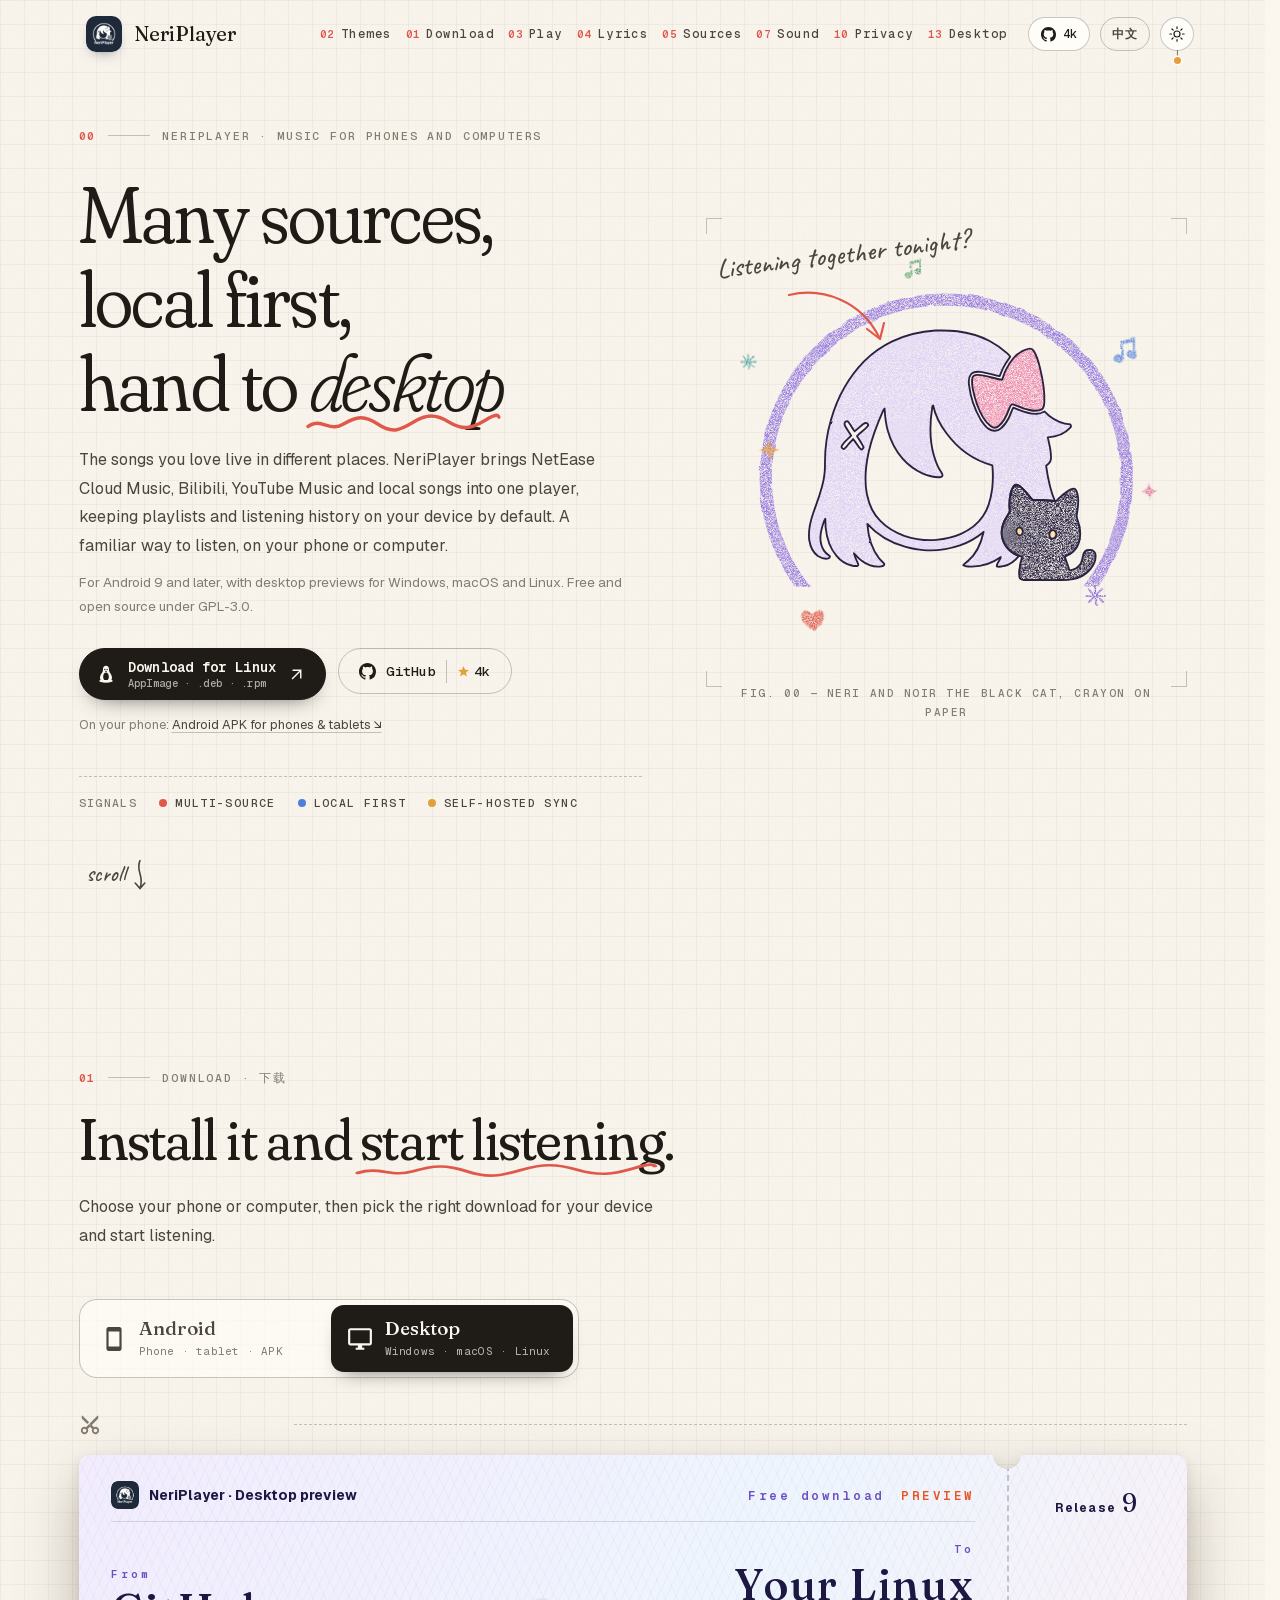
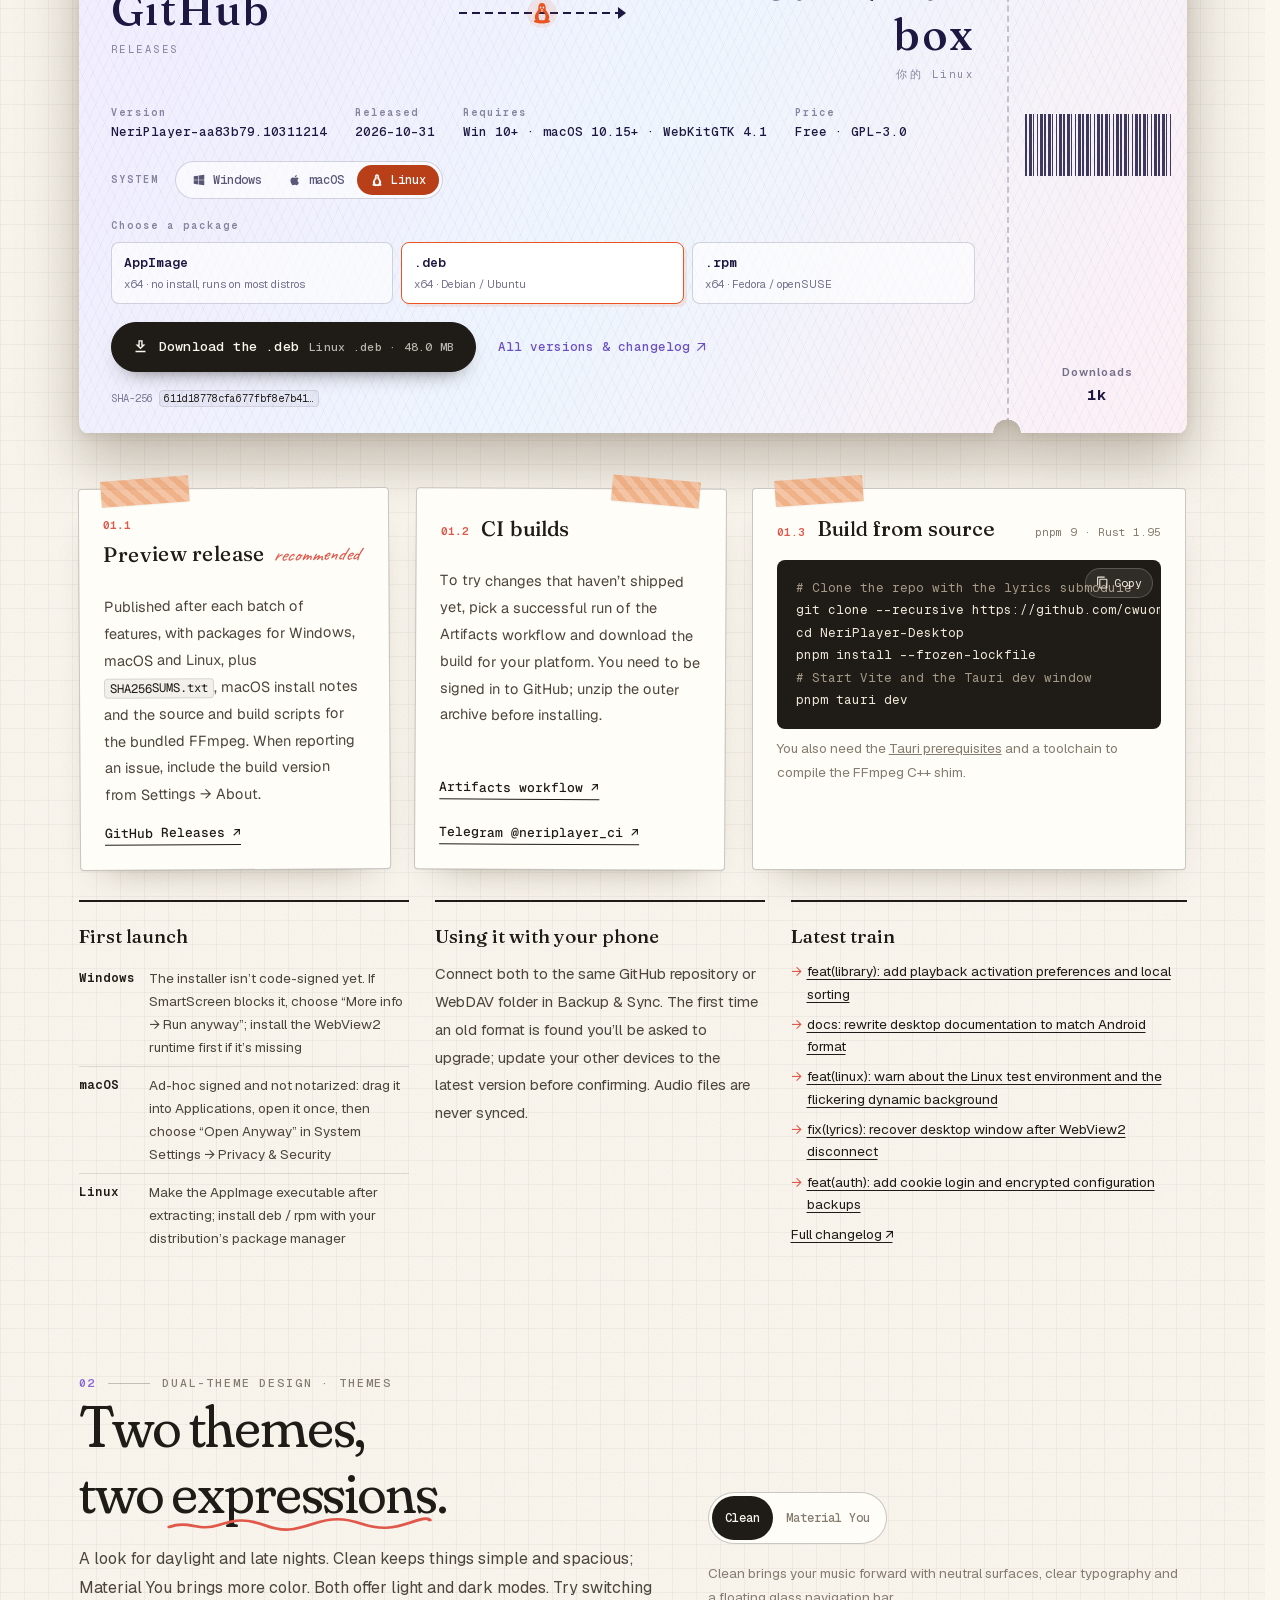
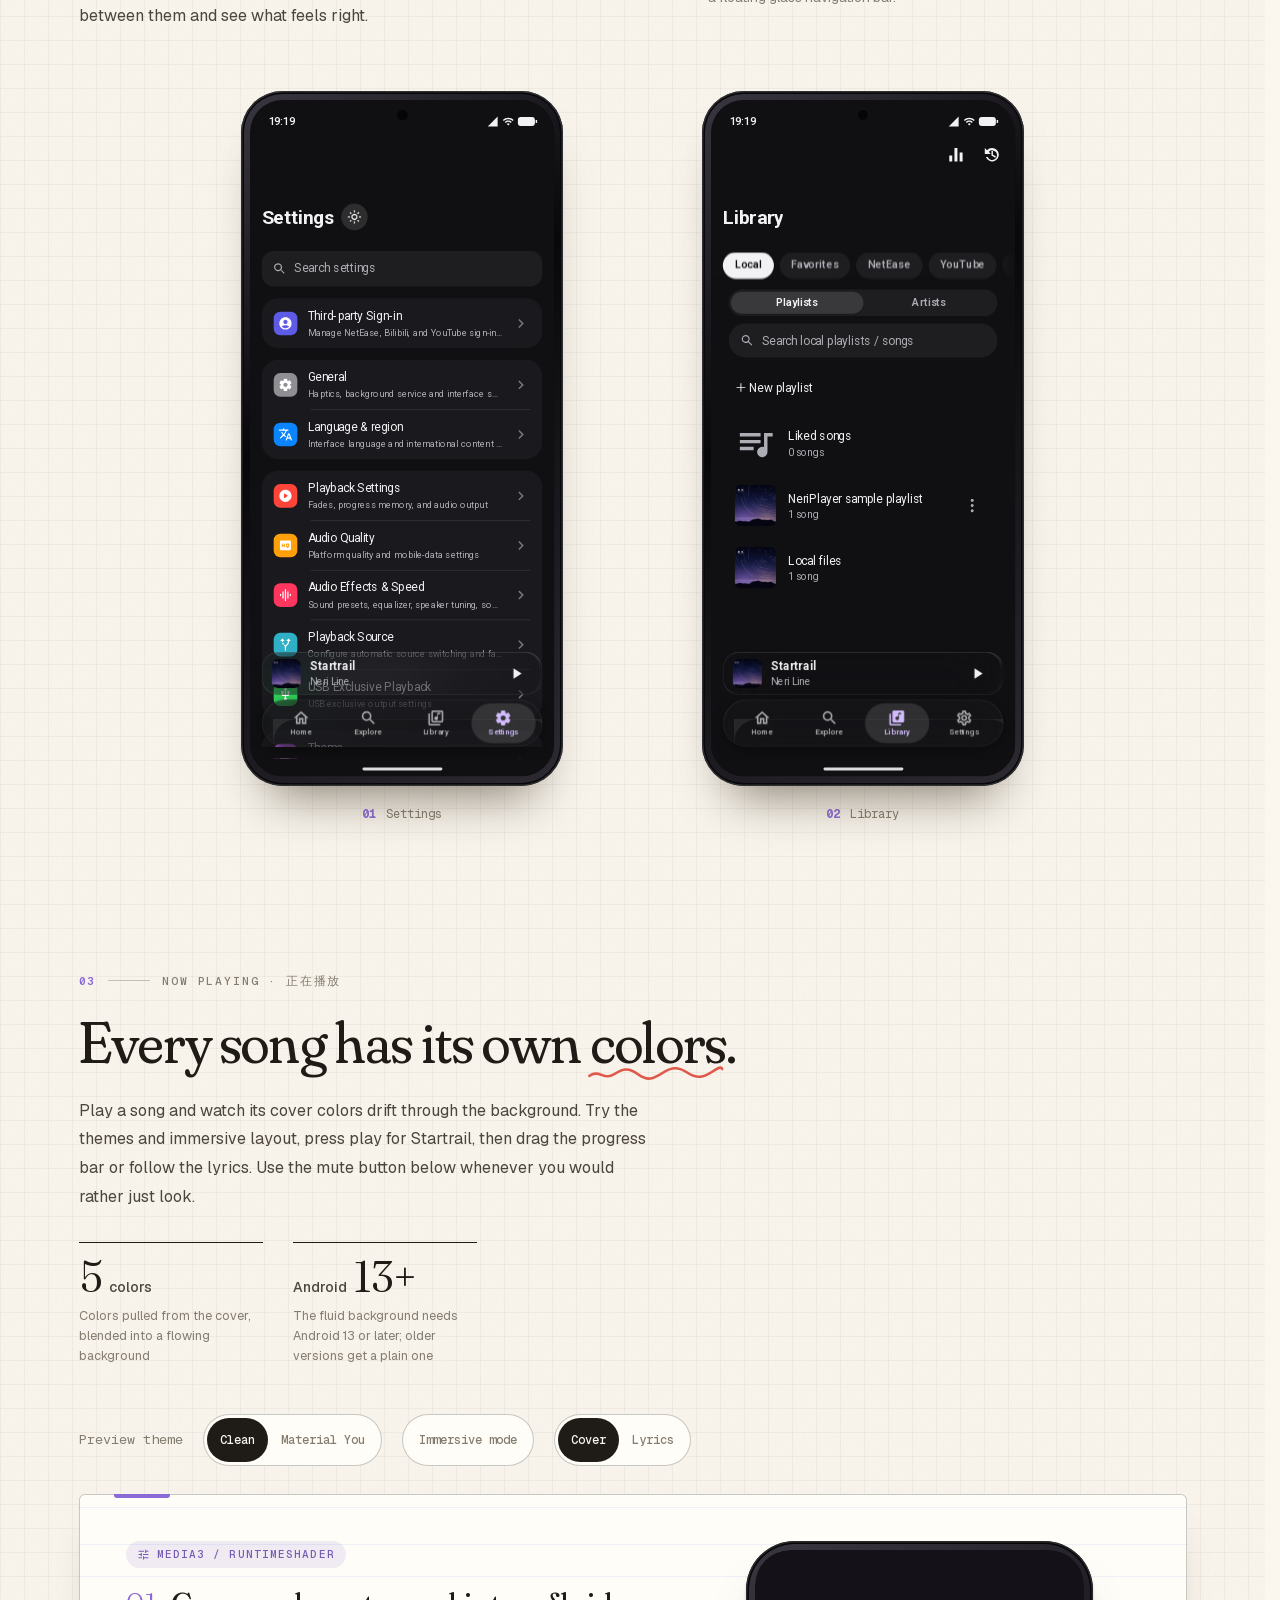
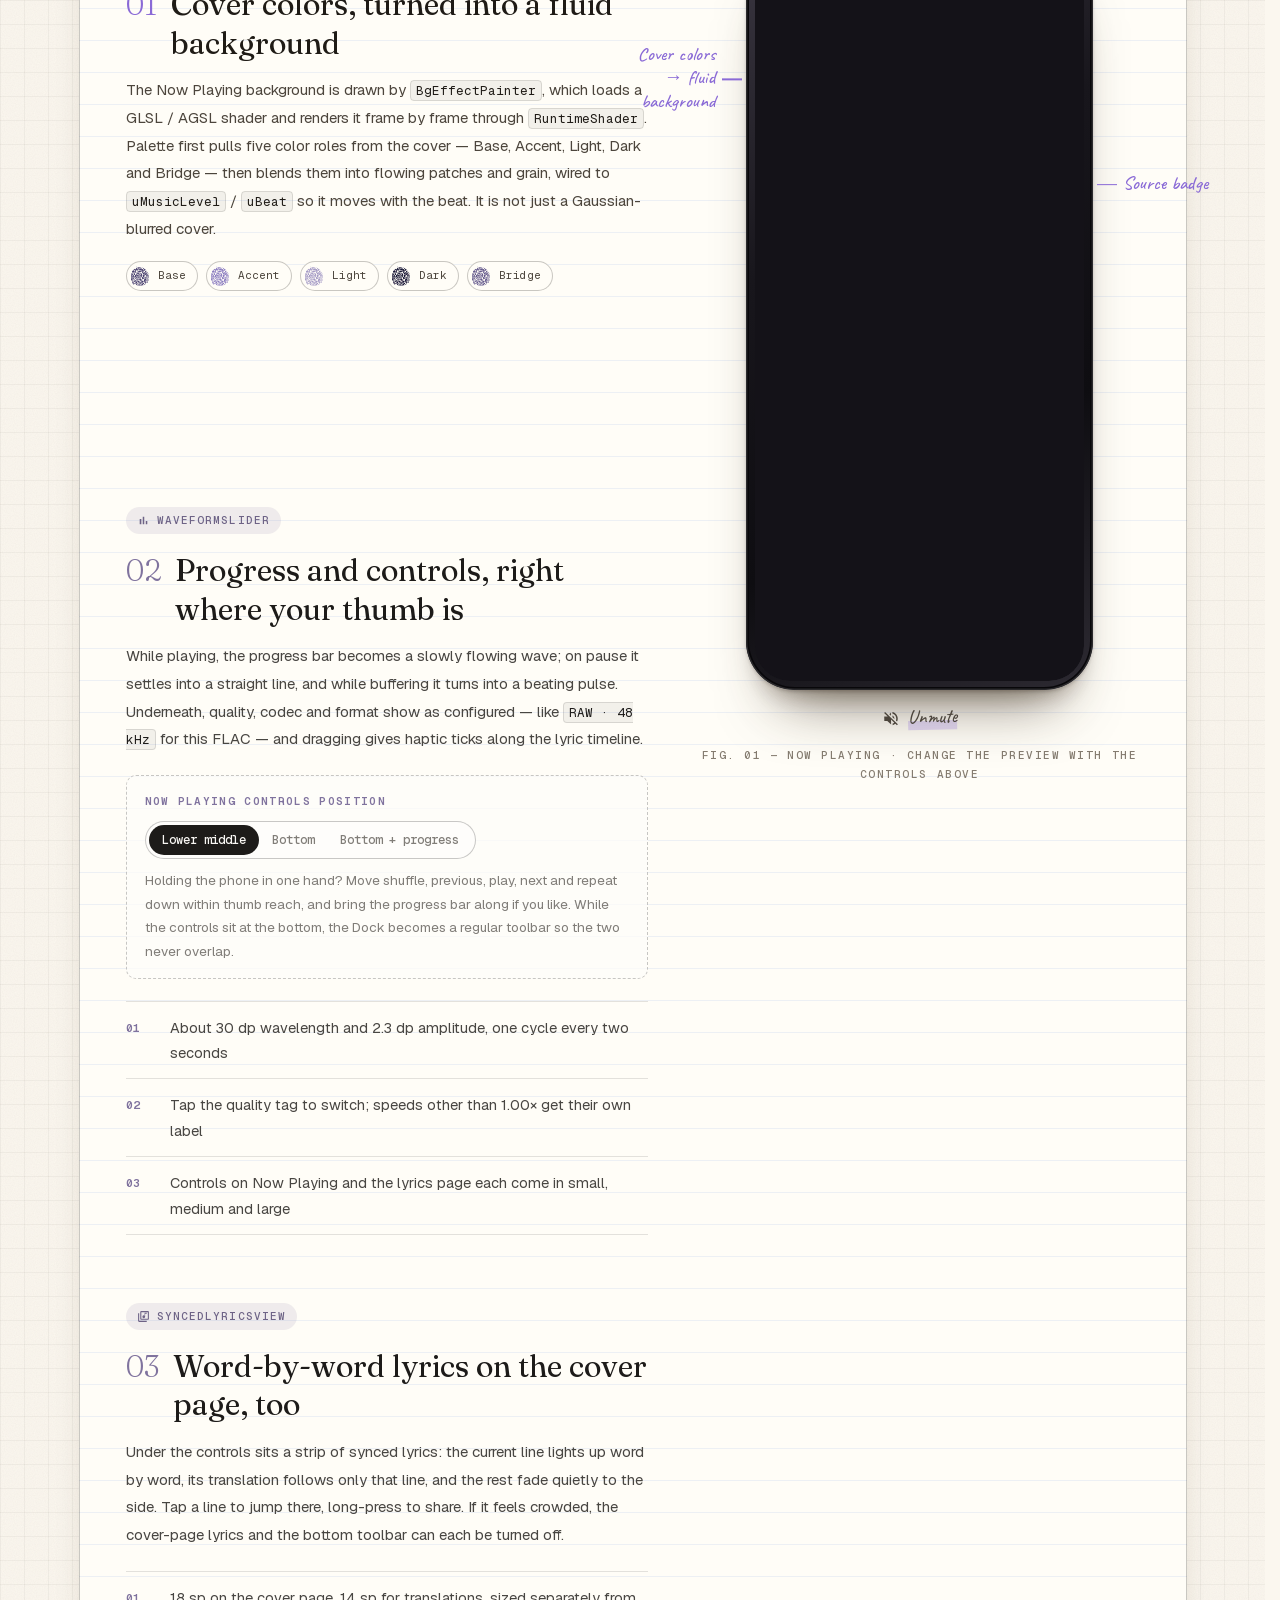
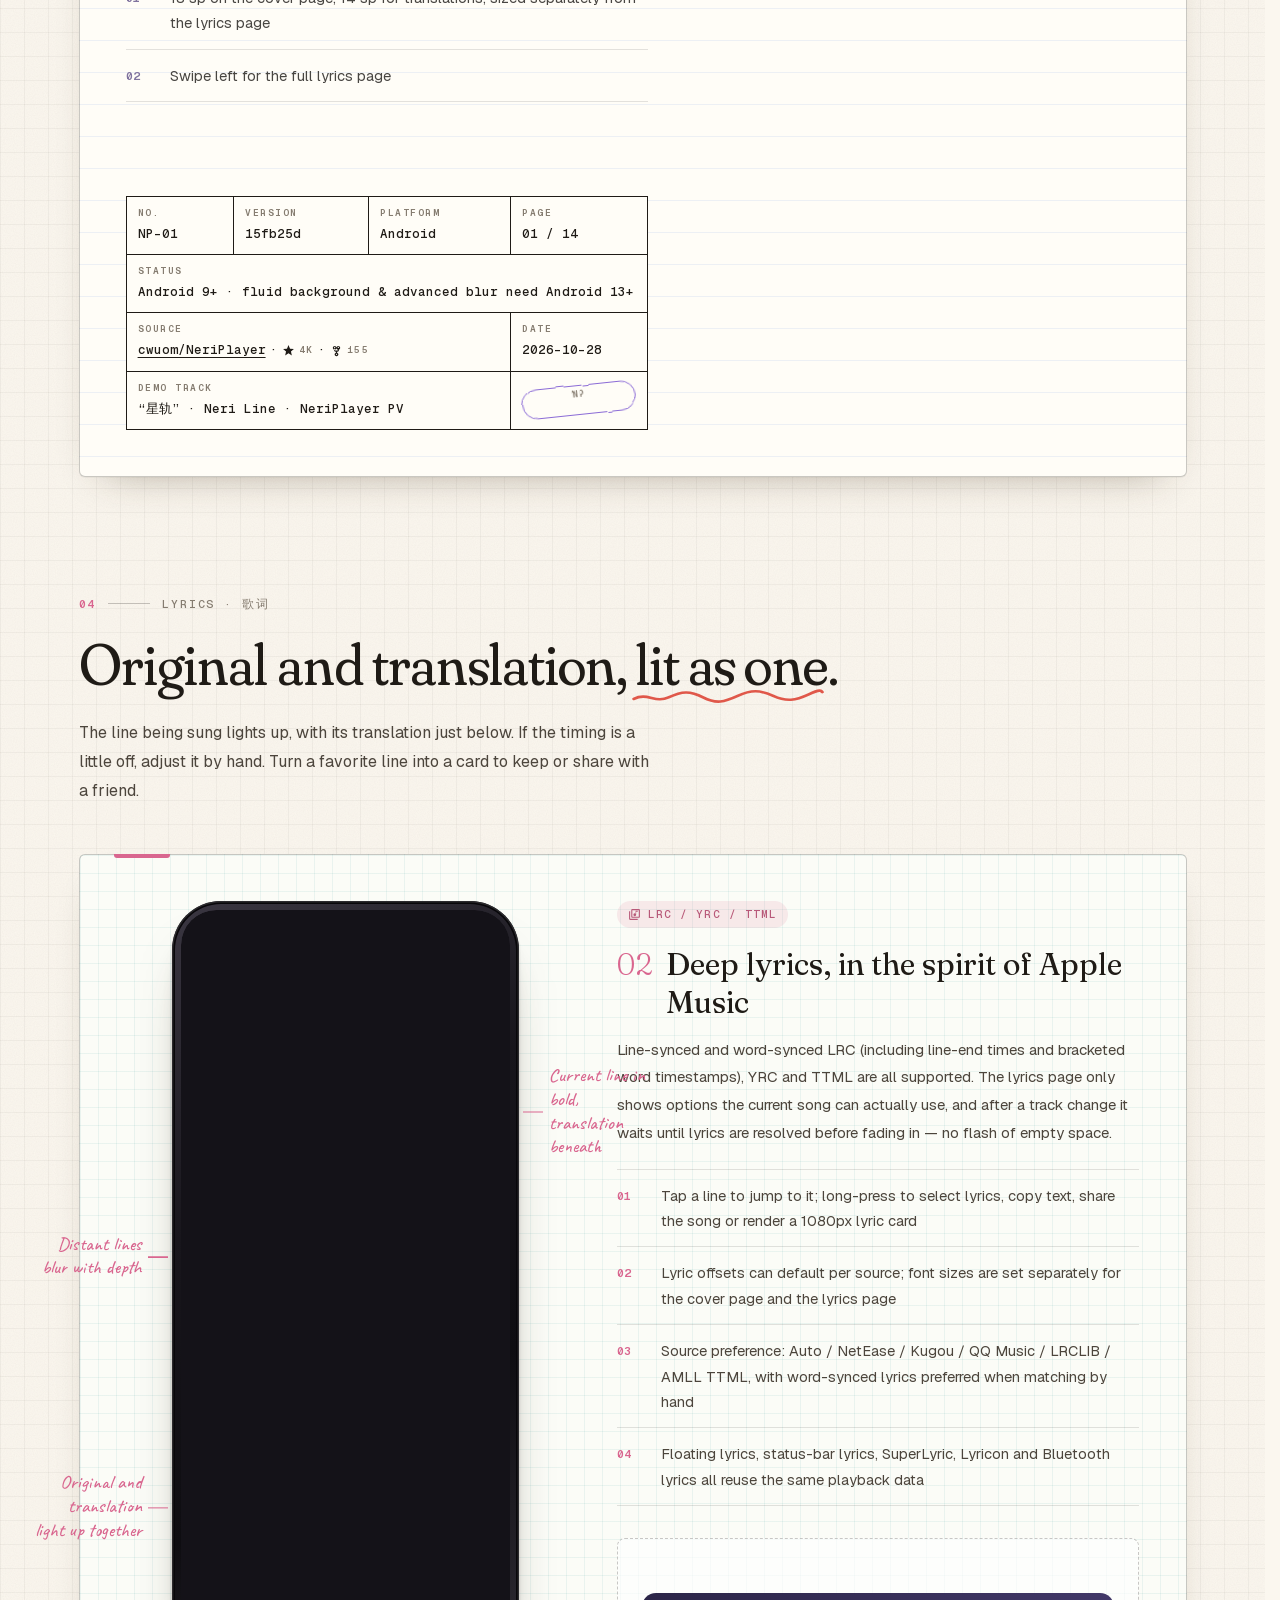
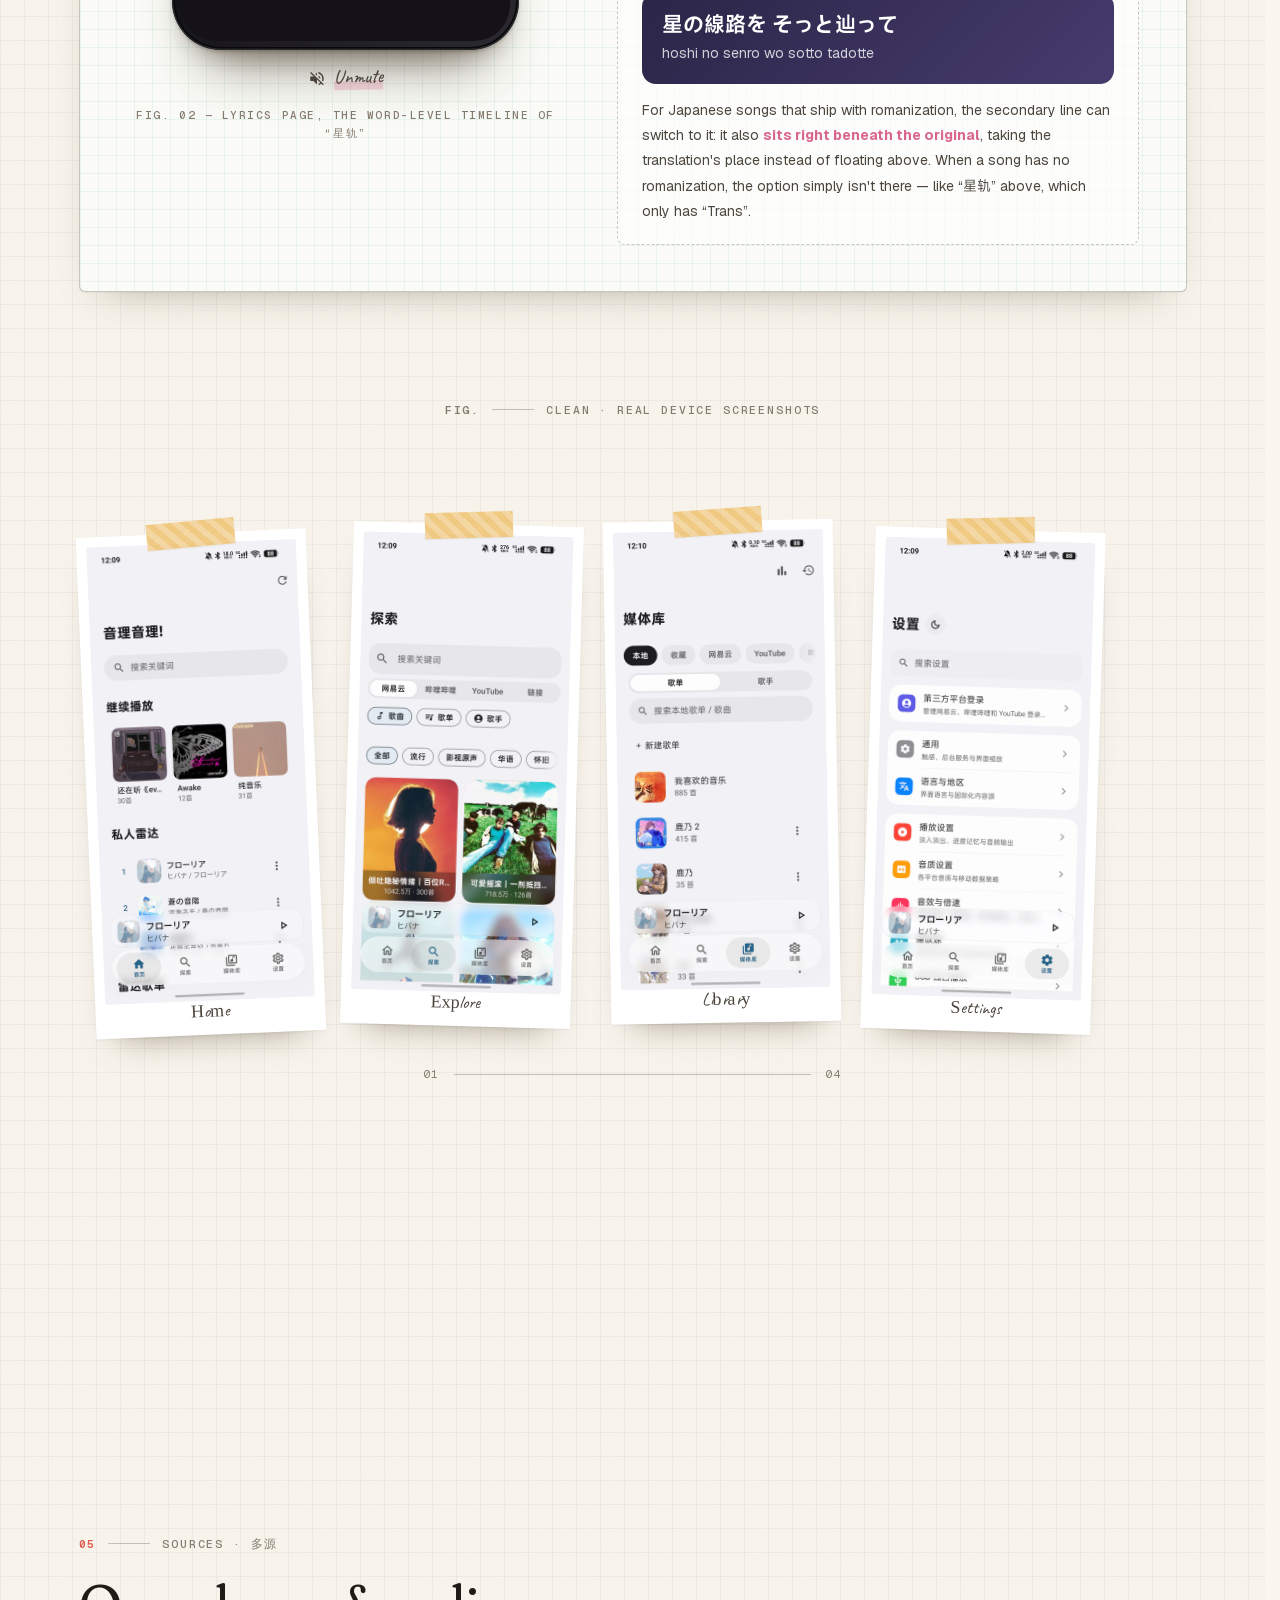
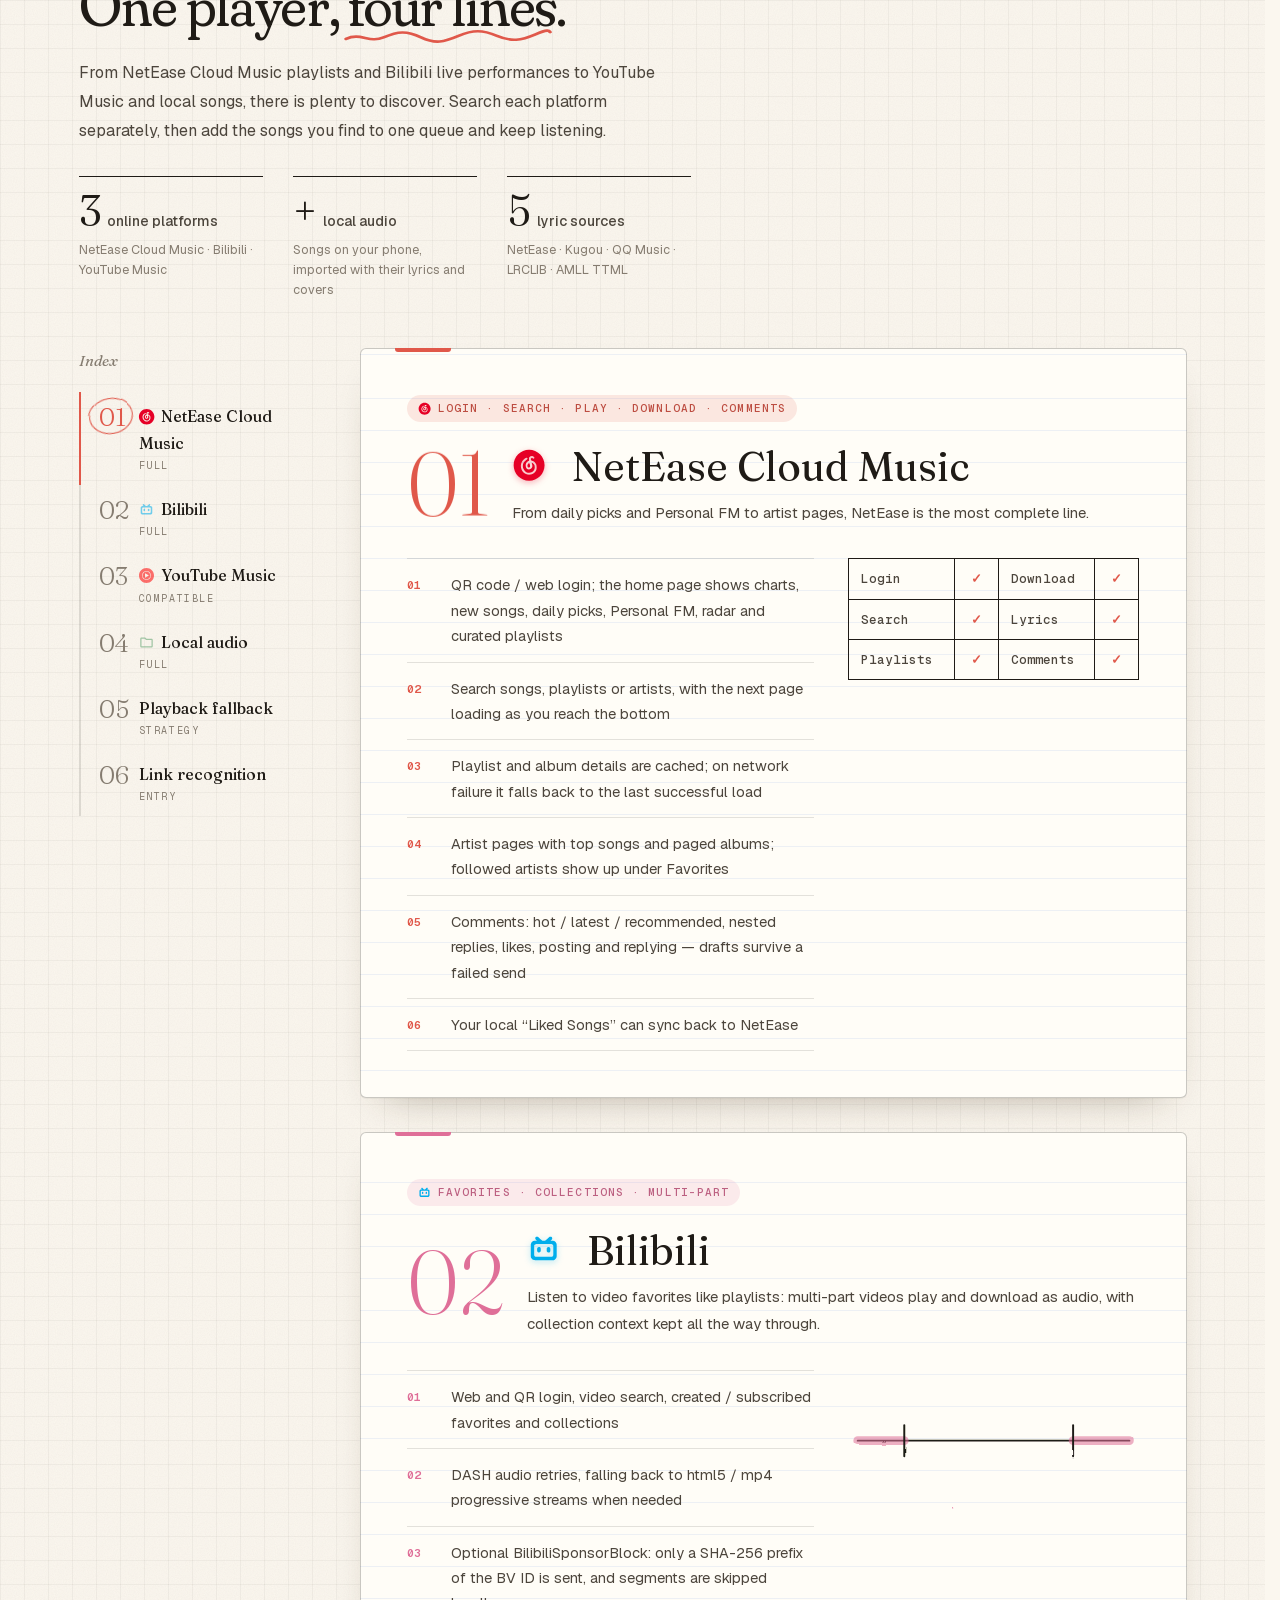
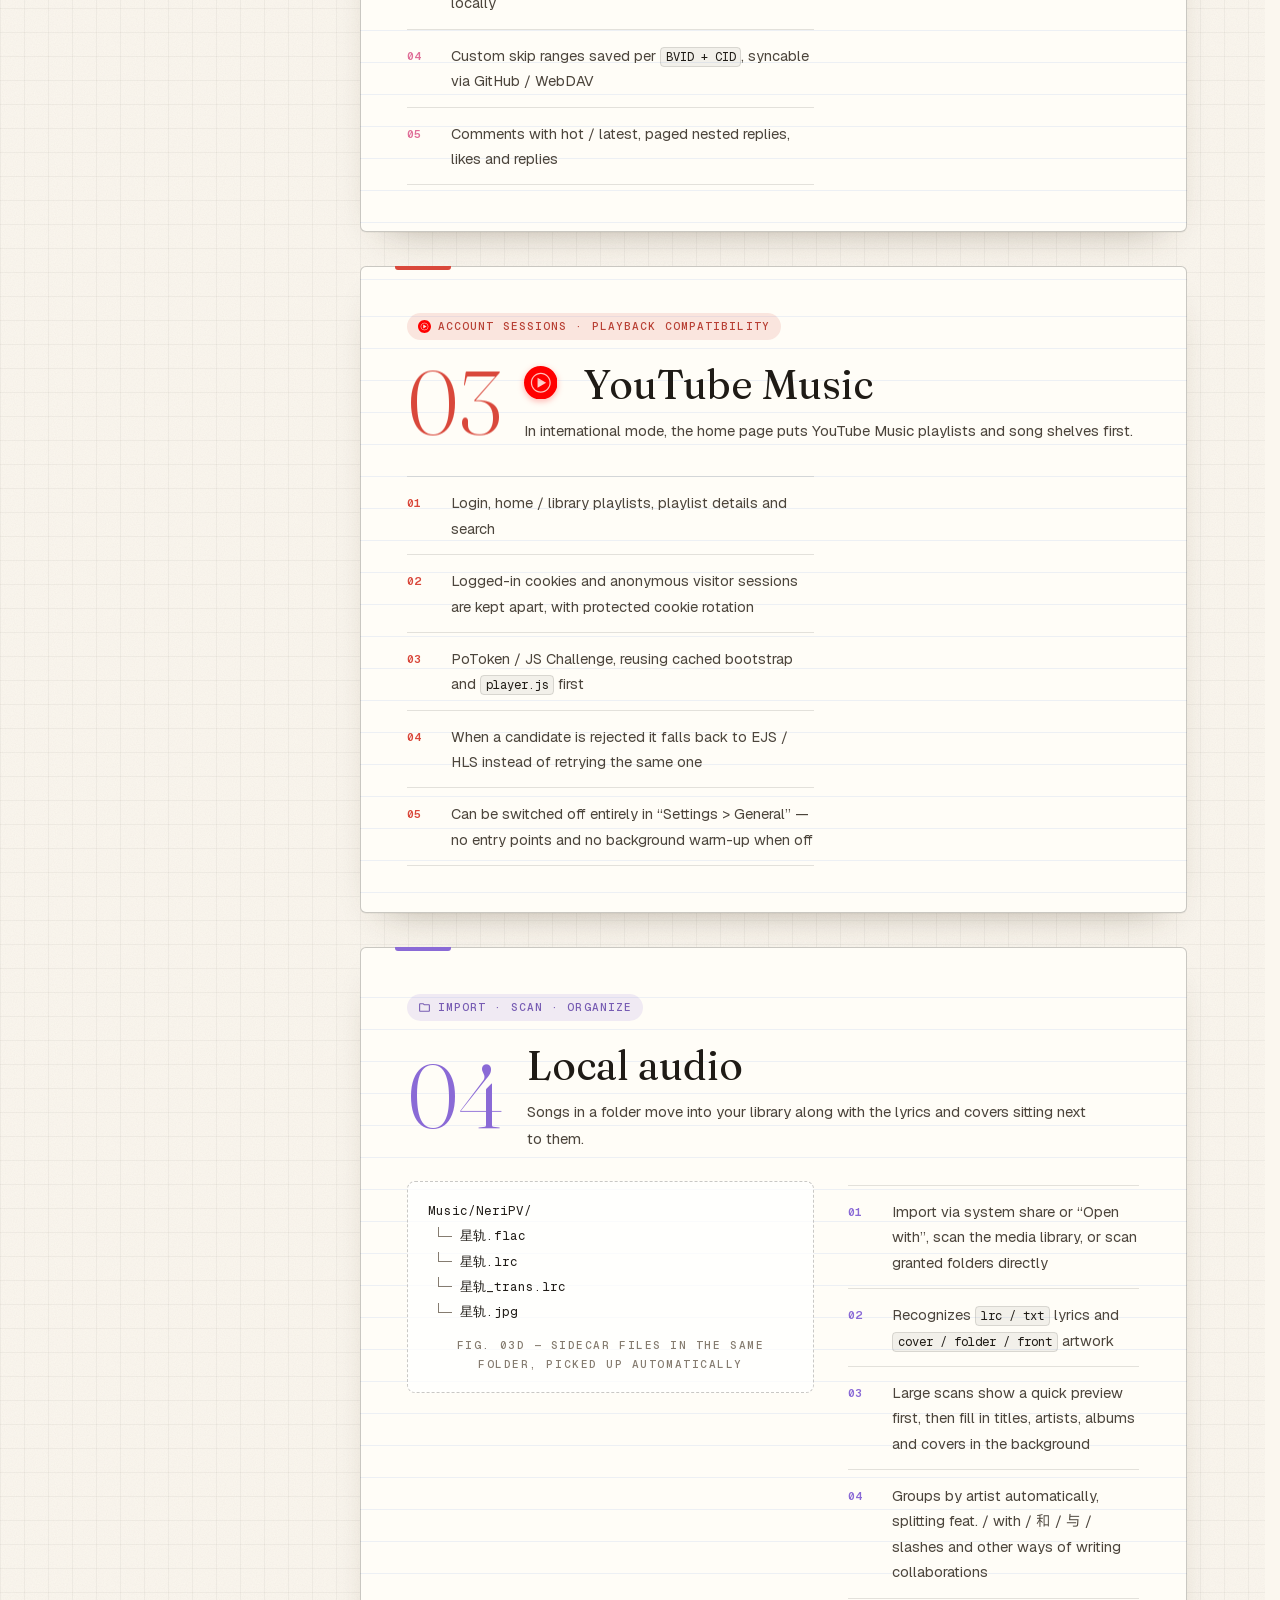
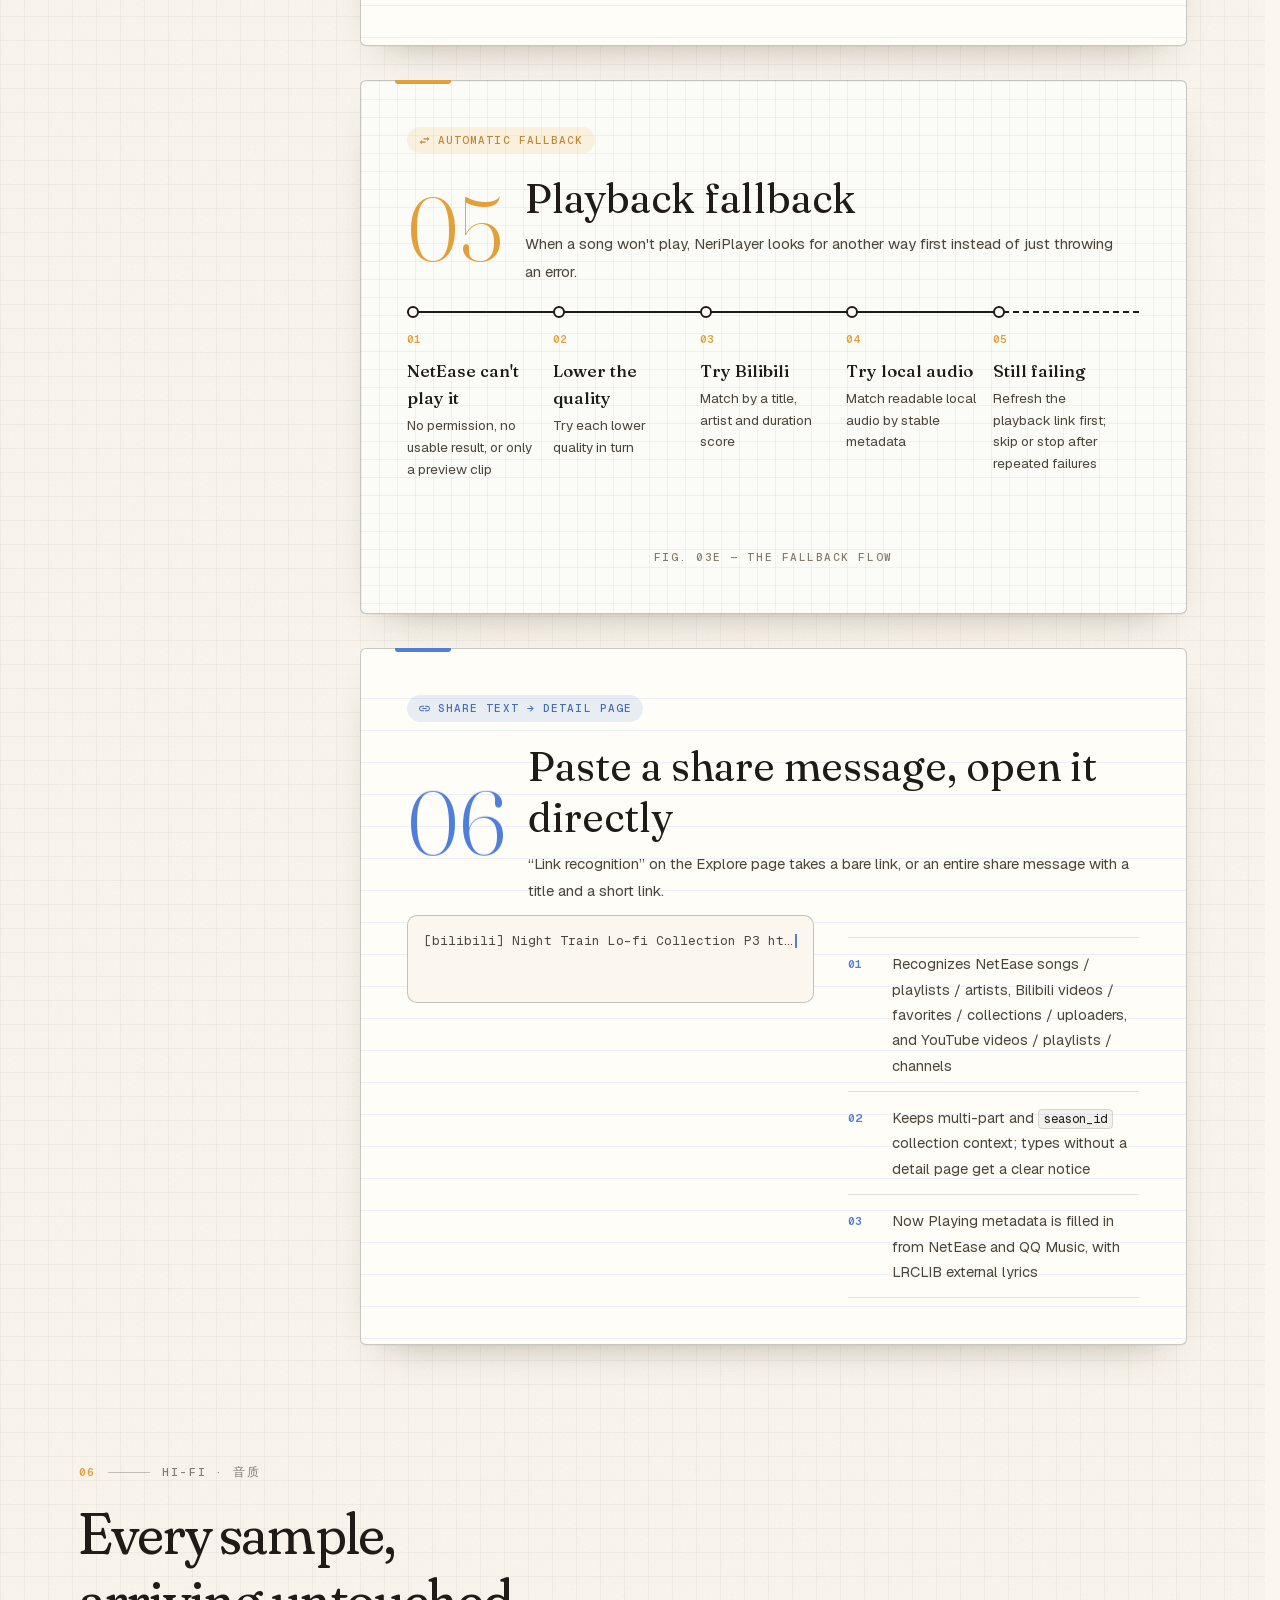
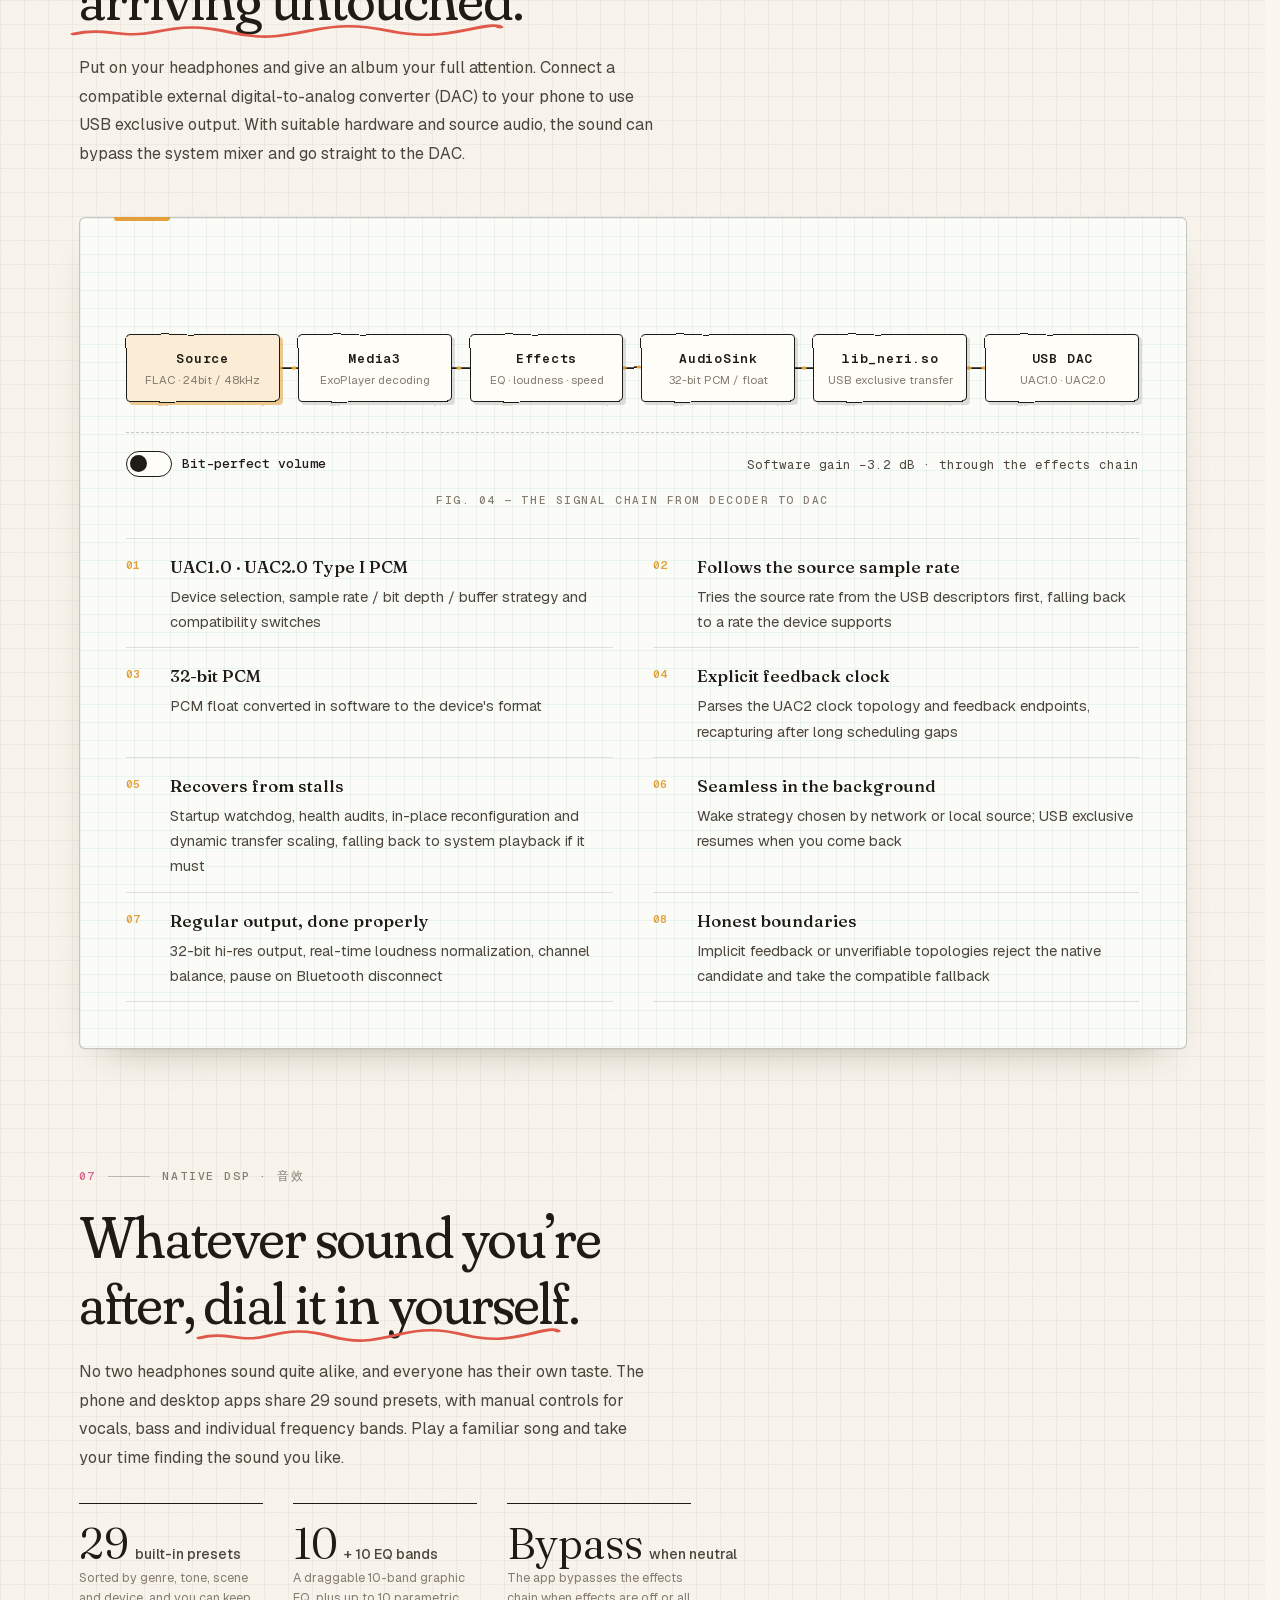
==== commit 89eca3ce: "perf(site): serve local release data and responsive images" ====
--- a/en/index.html
+++ b/en/index.html
@@ -24,18 +24,17 @@
 <meta property="og:image:height" content="630">
 <meta property="og:locale" content="en_US">
 <meta name="twitter:card" content="summary_large_image">
-<link rel="preconnect" href="https://api.github.com" crossorigin="">
 <link rel="preload" href="../assets/fonts/fraunces-6dc3b85ae96f-critical.woff2" as="font" type="font/woff2" crossorigin="">
 <link rel="preload" href="../assets/fonts/fraunces-italic-8c8d5cfacdac-critical.woff2" as="font" type="font/woff2" crossorigin="">
 <link rel="preload" href="../assets/fonts/np-serif-fd6eccc6f6de-critical.woff2" as="font" type="font/woff2" crossorigin="">
 <link rel="preload" href="../assets/fonts/geist.woff2" as="font" type="font/woff2" crossorigin="">
 
 <link rel="preload" href="../assets/js/core.js?v=c078cab2e09d" as="script" fetchpriority="high">
-<link rel="preload" href="../assets/js/motion.js?v=d14fec6b2bfd" as="script" fetchpriority="high">
+<link rel="preload" href="../assets/js/motion.js?v=c66b576c3706" as="script" fetchpriority="high">
 <link rel="preload" href="../assets/fonts/geist-mono.woff2" as="font" type="font/woff2" crossorigin="">
 <link rel="preload" href="../assets/fonts/caveat-8f7e8778d00e-critical.woff2" as="font" type="font/woff2" crossorigin="">
 <link rel="preload" href="../assets/fonts/np-hand-8a0093060611-critical.woff2" as="font" type="font/woff2" crossorigin="">
-<link rel="preload" href="../assets/css/site.css?v=bd01de7c1b97" as="style" fetchpriority="low">
+<link rel="preload" href="../assets/css/site.css?v=f1e89da48669" as="style" fetchpriority="low">
 <script>
   (function () {
     var t = null;
@@ -50,11 +49,11 @@
 </script>
 <style id="critical-css">
 /* Generated by tools/build-critical-css.mjs; edit the source stylesheets */
-@font-face{font-family:"Fraunces Critical";src:url("../assets/fonts/fraunces-6dc3b85ae96f-critical.woff2");font-weight:100 900;font-display:swap}@font-face{font-family:"Fraunces Critical";src:url("../assets/fonts/fraunces-italic-8c8d5cfacdac-critical.woff2");font-weight:100 900;font-style:italic;font-display:swap}@font-face{font-family:"NP Serif Critical";src:url("../assets/fonts/np-serif-fd6eccc6f6de-critical.woff2");font-weight:200 900;font-display:swap}@font-face{font-family:"NP Hand Critical";src:url("../assets/fonts/np-hand-8a0093060611-critical.woff2");font-display:swap}@font-face{font-family:"Caveat Critical";src:url("../assets/fonts/caveat-8f7e8778d00e-critical.woff2");font-weight:400 700;font-display:swap}@font-face{font-family:"MiSans Critical";src:url("../assets/fonts/misans-400-ba217028279c-critical.woff2");font-display:swap}@font-face{font-family:"MiSans Critical";src:url("../assets/fonts/misans-500-1e96e8e368e2-critical.woff2");font-weight:500;font-display:swap}@font-face{font-family:"MiSans Critical";src:url("../assets/fonts/misans-600-bc0b5e1c2f5e-critical.woff2");font-weight:600;font-display:swap}@font-face{font-family:"MiSans Critical";src:url("../assets/fonts/misans-700-2262d2dd51b4-critical.woff2");font-weight:700;font-display:swap}@font-face{font-family:"Geist";src:url("../assets/fonts/geist.woff2");font-weight:100 900;font-display:swap}@font-face{font-family:"Geist Mono";src:url("../assets/fonts/geist-mono.woff2");font-weight:100 900;font-display:swap}:root{--paper:#fbf7ef;--paper-2:#f5efe2;--paper-3:#ece3d1;--card:#fffdf7;--ink:#1f1b16;--ink-2:#4c453c;--ink-3:#857c70;--ink-4:#b3aa9c;--rule:rgba(31,27,22,.12);--rule-2:rgba(31,27,22,.24);--grid:rgba(31,27,22,.045);--red:#e0584a;--amber:#e3a03a;--blue:#4f7fd9;--green:#5a9f6a;--violet:#8a6ad6;--pink:#d9668f;--teal:#3f9e9a;--acc:var(--violet);--mono:"Geist Mono","JetBrains Mono","SF Mono",Consolas,"PingFang SC","Microsoft YaHei",monospace;--wrap:1220px;--pad:clamp(20px,5vw,56px);--ease:cubic-bezier(.2,.7,.1,1);--ease-out:cubic-bezier(.16,1,.3,1);--ease-io:cubic-bezier(.65,0,.35,1);--shadow:0 1px 0 rgba(31,27,22,.04),0 18px 40px -26px rgba(60,44,20,.45);--vh:100vh}[data-acc="violet"]{--acc:var(--violet)}[data-acc="pink"]{--acc:var(--pink)}[data-acc="red"]{--acc:var(--red)}[data-acc="amber"]{--acc:var(--amber)}[data-acc="blue"]{--acc:var(--blue)}[data-acc="green"]{--acc:var(--green)}[data-acc="teal"]{--acc:var(--teal)}*,*::before,*::after{box-sizing:border-box}html{-webkit-tap-highlight-color:transparent;-webkit-text-size-adjust:100%;text-size-adjust:100%;color-scheme:light;scroll-padding-top:84px;scrollbar-gutter:stable;background:var(--paper)}html.is-locked{overflow:hidden}body{--serif:"Fraunces Critical","NP Serif Critical","Songti SC","STSong","Noto Serif SC","Source Han Serif SC",serif;--sans:"Geist","PingFang SC","HarmonyOS Sans SC","MiSans Critical","Microsoft YaHei UI","Microsoft YaHei","Noto Sans SC",system-ui,sans-serif;--hand:"Caveat Critical","NP Hand Critical","LXGW WenKai","Kaiti SC","STKaiti","KaiTi",cursive;margin:0;min-height:100vh;font-family:var(--sans);font-size:16px;line-height:1.7;color:var(--ink);-webkit-font-smoothing:antialiased;-moz-osx-font-smoothing:grayscale;text-rendering:optimizeLegibility;background-color:var(--paper);background-image:url("data:image/svg+xml,%3Csvg xmlns='http://www.w3.org/2000/svg' width='220' height='220'%3E%3Cfilter id='n'%3E%3CfeTurbulence type='fractalNoise' baseFrequency='.9' numOctaves='3' stitchTiles='stitch'/%3E%3CfeColorMatrix values='0 0 0 0 .32 0 0 0 0 .26 0 0 0 0 .18 0 0 0 .07 0'/%3E%3C/filter%3E%3Crect width='100%25' height='100%25' filter='url(%23n)'/%3E%3C/svg%3E"),linear-gradient(var(--grid) 1px,transparent 1px),linear-gradient(90deg,var(--grid) 1px,transparent 1px);background-size:220px 220px,24px 24px,24px 24px}main,.footer{overflow-x:clip}.device__screen,.dwin__screen,.tabdev__screen,.desk__screen{content-visibility:auto}h1,h2,h3,h4,p,ul,ol,dl,dd,figure,pre{margin:0}ul,ol{padding:0;list-style:none}img,svg,canvas{display:block;max-width:100%}img{height:auto}button{font:inherit;color:inherit}a{color:inherit}[hidden]{display:none !important}::selection{background:rgba(227,160,58,.35)}:focus-visible{outline:2px solid var(--acc);outline-offset:3px;border-radius:4px}.sr-only{position:absolute !important;width:1px;height:1px;padding:0;margin:-1px;overflow:hidden;clip:rect(0 0 0 0);white-space:nowrap;border:0}.sprite{position:absolute;width:0;height:0;overflow:hidden}.skip{position:fixed;left:16px;top:-60px;z-index:100;padding:10px 16px;border-radius:999px;background:var(--ink);color:var(--paper);font-weight:600;text-decoration:none;transition:top .3s var(--ease-out)}.skip:focus{top:16px}.i{width:1.15em;height:1.15em;flex:none;fill:currentColor}.wrap{position:relative;max-width:var(--wrap);margin:0 auto;padding:0 var(--pad)}.eyebrow{display:flex;align-items:center;gap:12px;font-family:var(--mono);font-size:11.5px;font-weight:500;letter-spacing:.16em;text-transform:uppercase;color:var(--ink-3)}.eyebrow b{font-weight:600;color:var(--acc)}.eyebrow__rule{width:42px;height:1px;background:var(--rule-2)}.display{font-family:var(--serif);font-size:clamp(42px,min(6.2vw,10.6vh),92px);font-weight:340;line-height:1.06;letter-spacing:-.02em;font-variation-settings:"SOFT" 100,"opsz" 144}.display__line{display:block;white-space:nowrap}.display em,.h2 em{font-style:italic;font-weight:300}.ul{position:relative;display:inline-block;white-space:nowrap}.ul__mark{position:absolute;left:-2%;bottom:-.12em;width:104%;height:.26em;color:var(--red);overflow:visible;stroke-dasharray:1;pointer-events:none}.ul__mark use{stroke-dasharray:260;stroke-dashoffset:260;transition:stroke-dashoffset 1s cubic-bezier(.45,0,.55,1) .75s}.is-in .ul__mark use,.np-fallback .ul__mark use,.no-js .ul__mark use{stroke-dashoffset:0}.lead{margin-top:22px;max-width:36em;font-size:clamp(16px,1.25vw,18px);line-height:1.8;color:var(--ink-2);text-wrap:pretty}.small{font-size:13.5px;line-height:1.75;color:var(--ink-3)}.mono{font-family:var(--mono)}.hand{font-family:var(--hand);font-weight:500;color:var(--acc);line-height:1.25}.btn{display:inline-flex;align-items:center;gap:10px;height:46px;padding:0 20px;border:1px solid var(--ink);border-radius:999px;font-family:var(--mono);font-size:13.5px;font-weight:500;letter-spacing:.02em;text-decoration:none;white-space:nowrap;cursor:pointer;transition:transform .35s var(--ease-out),background .3s,color .3s,box-shadow .35s}.btn .i{width:17px;height:17px}.btn small{font-size:11.5px;opacity:.7}.btn--ink{background:var(--ink);color:var(--paper);box-shadow:0 10px 22px -14px rgba(31,27,22,.8)}.btn--ink:hover{transform:translateY(-2px);box-shadow:0 16px 28px -16px rgba(31,27,22,.85)}.btn--line{background:transparent;color:var(--ink);border-color:var(--rule-2)}.btn--line:hover{border-color:var(--ink);transform:translateY(-2px)}.btn__meta{display:inline-flex;align-items:center;gap:4px;padding-left:10px;border-left:1px solid var(--rule-2)}.btn__meta .i{width:13px;height:13px;color:var(--amber)}.fig{position:relative}.fig__c{position:absolute;width:16px;height:16px;border-color:var(--rule-2);border-style:solid;border-width:0;pointer-events:none}.fig__c--tl{left:0;top:0;border-left-width:1.2px;border-top-width:1.2px}.fig__c--tr{right:0;top:0;border-right-width:1.2px;border-top-width:1.2px}.fig__c--bl{left:0;bottom:34px;border-left-width:1.2px;border-bottom-width:1.2px}.fig__c--br{right:0;bottom:34px;border-right-width:1.2px;border-bottom-width:1.2px}.fig__cap{margin-top:14px;font-family:var(--mono);font-size:11px;font-weight:500;letter-spacing:.14em;text-transform:uppercase;color:var(--ink-3);text-align:center}.draw path{fill:none;stroke:currentColor;stroke-linecap:round;stroke-linejoin:round;stroke-dasharray:1;stroke-dashoffset:1;transition:stroke-dashoffset 1.5s cubic-bezier(.45,0,.55,1) .3s}.is-in .draw path,.is-in.draw path,.np-fallback .draw path{stroke-dashoffset:0}.draw path:nth-child(2){transition-delay:.45s}.nav{position:fixed;left:0;right:0;top:0;z-index:60;transition:transform .6s var(--ease-out),background .4s,box-shadow .4s}.nav.is-solid{background:rgba(251,247,239,.9);box-shadow:0 1px 0 var(--rule);backdrop-filter:blur(8px);-webkit-backdrop-filter:blur(8px)}.nav.is-hidden{transform:translateY(-100%)}.nav__inner{display:flex;align-items:center;gap:20px;max-width:var(--wrap);height:68px;margin:0 auto;padding:0 var(--pad)}.nav__brand{display:flex;flex:none;align-items:center;gap:12px;text-decoration:none}.nav__logo{display:block;width:36px;height:36px;border-radius:10px;box-shadow:0 1px 0 rgba(255,255,255,.5) inset,0 6px 14px -8px rgba(30,41,58,.7);transition:transform .5s var(--ease-out)}.nav__brand:hover .nav__logo{transform:rotate(-6deg) scale(1.06)}.nav__name{font-family:var(--serif);font-size:20px;font-weight:450;letter-spacing:-.01em}.nav__links{display:flex;gap:clamp(10px,1.1vw,16px);margin-left:auto}.nav__links a{display:inline-flex;align-items:baseline;flex:none;gap:6px;font-family:var(--mono);font-size:12px;font-weight:500;letter-spacing:.12em;text-decoration:none;white-space:nowrap;color:var(--ink-2);transition:color .25s}.nav__links a b{font-size:10.5px;font-weight:600;color:var(--red)}.nav__links a:hover,.nav__links a.is-on{color:var(--ink)}.nav__links a.is-on{text-decoration:underline wavy var(--red) 1px;text-underline-offset:6px}.nav__actions{display:flex;flex:none;align-items:center;gap:10px}.nav__gh{display:inline-flex;align-items:center;gap:7px;height:34px;padding:0 12px;border:1px solid var(--rule-2);border-radius:999px;background:var(--card);font-family:var(--mono);font-size:12px;font-weight:500;text-decoration:none;transition:border-color .25s}.nav__gh:hover{border-color:var(--ink)}.nav__gh .i{width:15px;height:15px}.nav__burger{display:none;position:relative;width:38px;height:38px;border:1px solid var(--rule-2);border-radius:50%;background:var(--card);cursor:pointer}.nav__burger span{position:absolute;left:11px;right:11px;height:1.5px;background:var(--ink);transition:transform .45s var(--ease-out),top .45s var(--ease-out)}.nav__burger span:first-child{top:15px}.nav__burger span:last-child{top:21px}.nav__burger[aria-expanded="true"] span:first-child{top:18px;transform:rotate(45deg)}.nav__burger[aria-expanded="true"] span:last-child{top:18px;transform:rotate(-45deg)}.route{position:fixed;right:18px;top:50%;z-index:40;display:none;width:46px;height:min(560px,64vh);transform:translateY(-50%)}.route__line{position:absolute;left:11px;top:0;width:24px;height:100%;overflow:visible}.route__line path{fill:none;stroke-linecap:round;vector-effect:non-scaling-stroke}.route__base{stroke:var(--rule-2);stroke-width:1.2;stroke-dasharray:3 5}.route__ink{stroke:var(--ink);stroke-width:1.6;stroke-dasharray:1;stroke-dashoffset:1;filter:url(#rough)}.route__stops{position:absolute;inset:0;display:flex;flex-direction:column;justify-content:space-between}.route__stops a{position:relative;display:grid;place-items:center;width:46px;height:22px;text-decoration:none}.route__stops i{font-style:normal;font-family:var(--mono);font-size:10px;font-weight:600;color:var(--ink-4);background:var(--paper);padding:0 2px;transition:color .3s}.route__stops li.is-passed i{color:var(--ink-2)}.route__stops li.is-on i{color:var(--red)}.route__stops li.is-on a::before{content:"";position:absolute;left:50%;top:50%;width:34px;height:24px;margin:-12px 0 0 -17px;border:1.5px solid var(--red);border-radius:50%;transform:rotate(-8deg);filter:url(#rough)}.route__stops span{position:absolute;right:46px;top:50%;padding:3px 10px;border:1px solid var(--rule-2);border-radius:999px;background:var(--card);font-family:var(--mono);font-size:11px;white-space:nowrap;opacity:0;transform:translate(6px,-50%);pointer-events:none;transition:opacity .3s,transform .4s var(--ease-out)}.route__stops a:hover span{opacity:1;transform:translate(0,-50%)}.route__cat{position:absolute;left:50%;top:0;width:26px;height:26px;margin:-13px 0 0 -13px;pointer-events:none;will-change:transform}.route__cat svg{width:100%;height:100%;--np-cat:#2a2340;--np-cat-line:#2a2340;--np-eye:#ffd58a}.menu{position:fixed;inset:0;z-index:55;padding:92px var(--pad) 32px;overflow-y:auto;background:var(--paper);opacity:0;transition:opacity .4s var(--ease-out)}.menu.is-open{opacity:1}.menu__inner{max-width:560px;margin:0 auto}.menu__list{margin-top:18px;border-top:1px solid var(--rule)}.menu__list a{display:flex;align-items:baseline;gap:14px;padding:13px 0;border-bottom:1px solid var(--rule);font-family:var(--serif);font-size:22px;text-decoration:none;opacity:0;transform:translateX(-10px);transition:opacity .5s var(--ease-out),transform .6s var(--ease-out);transition-delay:calc(var(--k,0) * 28ms)}.menu.is-open .menu__list a{opacity:1;transform:none}.menu__list i{width:26px;font-style:normal;font-family:var(--mono);font-size:11px;font-weight:600;color:var(--red)}.menu__list small{margin-left:auto;font-family:var(--mono);font-size:11px;letter-spacing:.12em;text-transform:uppercase;color:var(--ink-3)}@media (min-width: 1360px) and (min-height: 640px){.route{display:block}}@media (max-width: 1160px){.nav__links{display:none}.nav__actions{margin-left:auto}.nav__burger{display:block}}@media (max-width: 600px){.nav__inner{height:60px}.nav__name{font-size:18px}}@media (max-width: 440px){.nav__gh{display:none}.nav__actions{gap:8px}}@media (prefers-reduced-motion: reduce){*,*::before,*::after{animation-duration:.01ms !important;animation-iteration-count:1 !important;transition-duration:.01ms !important;transition-delay:0s !important}}.hero{position:relative;padding:clamp(104px,14vh,150px) 0 60px;--acc:var(--red)}.hero__grid{display:grid;grid-template-columns:1.08fr .92fr;align-items:center;gap:clamp(30px,5vw,70px)}.hero .display{margin-top:26px}.hero .lead{max-width:33em}.hero .small{margin-top:10px}.hero__cta{display:flex;flex-wrap:wrap;gap:12px;margin-top:30px}.signals{display:flex;flex-wrap:wrap;align-items:center;gap:8px 22px;margin-top:40px;padding-top:16px;border-top:1px dashed var(--rule-2);font-family:var(--mono);font-size:11.5px;font-weight:500;letter-spacing:.12em;text-transform:uppercase;color:var(--ink-2)}.signals__label{color:var(--ink-3)}.signals span{display:inline-flex;align-items:center;gap:8px}.signals i{width:8px;height:8px;border-radius:50%;background:var(--c)}.hero__fig{padding:20px 24px 0}.hero__note{position:absolute;left:2%;top:4%;z-index:2;font-size:clamp(22px,2.1vw,28px);color:var(--ink-2);transform:rotate(-7deg)}.hero__arrow{position:absolute;left:16%;top:13%;z-index:2;width:120px;height:70px;color:var(--red);overflow:visible}.hero__arrow path{stroke-width:2.2}.crayon{position:relative;width:min(100%,470px);aspect-ratio:1;margin:0 auto}.crayon__art{position:absolute;inset:12% 6% 10%;width:88%;height:auto;overflow:visible;animation:floaty 6s var(--ease-io) infinite alternate}.crayon__art .cr--arc{fill:#9b7fe0}.crayon__art .cr--head{fill:#ddd0fa}.crayon__art .cr--bow{fill:#ef8bb1}.crayon__art .cr--cat{fill:#2e2846}.crayon__art .cr--eyes{fill:#ffd27a}.crayon__ink use{fill:none;stroke:#2a2340;stroke-width:3.4;stroke-linejoin:round}.doodle{position:absolute;width:34px;height:34px;color:var(--c);fill:var(--c);filter:url(#crayon);animation:twinkle 3.6s var(--ease-io) infinite alternate}.doodle--1{left:6%;top:46%;width:30px;height:30px;animation-delay:-.6s}.doodle--2{right:4%;top:22%;width:34px;height:34px;animation-delay:-1.4s}.doodle--3{left:16%;bottom:8%;width:30px;height:30px;animation-delay:-2.2s}.doodle--4{right:12%;bottom:14%;width:28px;height:28px;animation-delay:-.2s}.doodle--5{left:40%;top:4%;width:26px;height:26px;animation-delay:-1.8s}.doodle--6{right:0;top:56%;width:24px;height:24px;animation-delay:-2.8s}.doodle--7{left:2%;top:26%;width:22px;height:22px;animation-delay:-3.1s}@keyframes floaty{from{transform:translateY(-4px) rotate(-1.2deg);}to{transform:translateY(6px) rotate(1.2deg);}}@keyframes twinkle{from{transform:scale(.88) rotate(-8deg);opacity:.78;}to{transform:scale(1.06) rotate(8deg);opacity:1;}}.hero__scroll{position:relative;display:inline-flex;align-items:center;gap:6px;margin:46px 0 0 max(var(--pad),calc(50vw - 610px + var(--pad)));font-size:22px;color:var(--ink-2);text-decoration:none;--acc:var(--ink-2)}.hero__scroll svg{width:16px;height:32px;animation:nudge 1.8s var(--ease-io) infinite}@keyframes nudge{50%{transform:translateY(5px);}}.hero__dl{height:auto;min-height:52px;padding:8px 20px 8px 16px;gap:12px}.hero__dl-ic{width:20px !important;height:20px !important}.hero__dl-t{display:flex;flex-direction:column;align-items:flex-start;line-height:1.25}.hero__dl-t > span{font-size:14px;font-weight:600}.hero__dl-t small{font-size:10.5px;letter-spacing:.03em;opacity:.66}.hero__alt{margin-top:14px;font-size:13px;color:var(--ink-3)}.hero__alt a{color:var(--ink-2);text-decoration:underline;text-decoration-color:var(--rule-2);text-underline-offset:3px;transition:color .25s,text-decoration-color .25s}.hero__alt a:hover{color:var(--ink);text-decoration-color:var(--ink)}@media (max-width: 980px){.hero__grid{grid-template-columns:1fr}.hero__fig{max-width:520px;margin:0 auto}.crayon__art{inset:0 6%;margin:auto 0}}@media (max-width: 680px){.hero__note{font-size:20px}.hero__arrow{display:none}}:root{--expo:cubic-bezier(.16,1,.3,1);--p2io:cubic-bezier(.45,0,.55,1);--back:cubic-bezier(.34,1.56,.64,1);--back2:cubic-bezier(.26,2.1,.52,1)}.js [data-reveal]{opacity:0;translate:0 28px;transition:opacity .9s var(--expo),translate 1.1s var(--expo),rotate 1.1s var(--expo),scale 1s var(--expo);transition-delay:calc(var(--d,0) * 90ms)}.js [data-reveal].is-in{opacity:1;translate:0 0;rotate:0deg;scale:1}.js .eyebrow__rule{scale:0 1;transform-origin:left;transition:scale .9s var(--expo) .15s}.js .is-in > .eyebrow__rule,.js .eyebrow.is-in .eyebrow__rule{scale:1 1}.js [data-write]{clip-path:inset(-30% 100% -30% -4%);transition:clip-path 1.2s var(--p2io);transition-delay:calc(var(--wd,0) * 1ms + 250ms)}.js [data-write].is-in{clip-path:inset(-30% -6% -30% -4%)}.js .display__line{overflow:clip;overflow-clip-margin:.3em}.js .display__line > .dl-in{display:inline-block;translate:0 130%;transition:translate 1.2s var(--expo);transition-delay:calc(150ms + var(--i,0) * 120ms)}.js .hero.is-intro .display__line > .dl-in{translate:0 0}.js .hero .crayon .cr{opacity:0;scale:.85;transform-box:fill-box;transform-origin:50% 60%;transition:opacity .6s var(--expo),scale 1s var(--back)}.js .hero.is-intro .crayon .cr{opacity:1;scale:1}.js .hero .crayon .cr--head{transition-delay:.35s}.js .hero .crayon .cr--arc{transition-delay:.5s}.js .hero .crayon .cr--bow{transition-delay:.75s}.js .hero .crayon .cr--eyes{transition-delay:1.1s}.js .hero .crayon .cr--cat{transition-delay:.95s}.js .hero .crayon__ink{opacity:0;transition:opacity 1.2s var(--p2io) .6s}.js .hero.is-intro .crayon__ink{opacity:1}.hero__copy,.crayon,.doodle,.sheet__num,.tablet-stage__device{will-change:translate}.swap-text{display:inline-block;transition:opacity .25s var(--expo),translate .35s var(--expo),filter .35s}.swap-text.is-out{opacity:0;translate:0 -.3em;filter:blur(2px)}.nav__links a{position:relative;text-decoration:none !important}.nav__links a::after{content:"";position:absolute;left:0;right:0;bottom:-7px;height:6px;background:url("data:image/svg+xml,%3Csvg xmlns='http://www.w3.org/2000/svg' viewBox='0 0 40 6'%3E%3Cpath d='M0 3 Q5 0 10 3 T20 3 T30 3 T40 3' fill='none' stroke='%23e0584a' stroke-width='1.4'/%3E%3C/svg%3E") 0 0 / 20px 6px repeat-x;scale:0 1;transform-origin:left;transition:scale .6s var(--expo)}.nav__links a.is-on::after{scale:1 1}.route{transition:opacity .6s var(--expo),translate .8s var(--expo),visibility 0s}.route.is-tucked{visibility:hidden;opacity:0;translate:28px 0;pointer-events:none;transition:opacity .45s var(--expo),translate .8s var(--expo),visibility 0s .45s}.route__stops li a::before{transition:scale .5s var(--back),opacity .3s}.route__stops li:not(.is-on) a::before{content:"";position:absolute;left:50%;top:50%;width:34px;height:24px;margin:-12px 0 0 -17px;border:1.5px solid var(--red);border-radius:50%;rotate:-8deg;scale:.3;opacity:0}.lamp{position:relative;display:grid;place-items:center;width:34px;height:34px;padding:0;border:1px solid var(--rule-2);border-radius:50%;background:var(--card);cursor:pointer;transition:border-color .3s,background .5s}.lamp:hover{border-color:var(--ink)}.lamp svg{width:18px;height:18px;fill:none;stroke:currentColor;stroke-width:1.6;stroke-linecap:round;stroke-linejoin:round;transition:rotate .7s var(--back)}.lamp .lamp__sun{opacity:1;scale:1;transition:opacity .4s,scale .6s var(--back);transform-origin:center;transform-box:fill-box}.lamp .lamp__moon{opacity:0;scale:.4;transition:opacity .4s,scale .6s var(--back);transform-origin:center;transform-box:fill-box}[data-theme="dark"] .lamp svg{rotate:-40deg}[data-theme="dark"] .lamp .lamp__sun{opacity:0;scale:.4}[data-theme="dark"] .lamp .lamp__moon{opacity:1;scale:1}.lamp__cord{position:absolute;left:50%;top:100%;width:1px;height:calc(8px + var(--pull,0px));background:var(--ink-3);transform-origin:top;rotate:var(--sway,0deg);cursor:grab;touch-action:none;transition:height .7s cubic-bezier(.3,1.9,.45,1),rotate .9s cubic-bezier(.3,1.9,.45,1)}.lamp__cord::before{content:"";position:absolute;left:-15px;right:-15px;top:-4px;bottom:-16px}.lamp__cord::after{content:"";position:absolute;left:-3px;bottom:-6px;width:7px;height:7px;border-radius:50%;background:var(--amber);box-shadow:0 0 0 1.5px var(--card);transition:scale .35s var(--back),background .25s,box-shadow .25s}.lamp__cord.is-drag{cursor:grabbing;transition:none}.lamp__cord.is-armed::after{scale:1.4;background:#ffc35a;box-shadow:0 0 0 1.5px var(--card),0 0 12px 2px rgba(255,190,90,.55)}.lamp__cord.is-snap::after{animation:cordBead .5s var(--back)}@keyframes cordBead{30%{scale:1.5;}}.lamp:hover .lamp__cord:not(.is-drag){animation:cordSway 1.6s ease-in-out}@keyframes cordSway{30%{rotate:7deg;}65%{rotate:-4deg;}}.lamp.is-pull .lamp__cord{height:18px;transition-duration:.12s}.nav__lang{display:inline-flex;flex:none;align-items:center;height:34px;white-space:nowrap;padding:0 11px;border:1px solid var(--rule-2);border-radius:999px;font-family:var(--mono);font-size:11.5px;font-weight:600;letter-spacing:.1em;text-decoration:none;color:var(--ink-2);transition:border-color .3s,color .3s}.nav__lang:hover{border-color:var(--ink);color:var(--ink)}img.img-fade{transition:opacity .6s var(--ease-out)}img.img-wait{opacity:0 !important}::view-transition-old(root),::view-transition-new(root){animation:none;mix-blend-mode:normal}html.is-theming,html.is-theming *:not(.lamp):not(.lamp *){transition-duration:0s !important}.lamp{view-transition-name:np-lamp}::view-transition-group(np-lamp){animation:none;z-index:2}::view-transition-old(np-lamp){display:none}::view-transition-new(np-lamp){animation:none}[data-theme="dark"]{color-scheme:dark;--paper:#15130f;--paper-2:#1b1814;--paper-3:#26221b;--card:#1d1a16;--ink:#ece4d6;--ink-2:#c7bdac;--ink-3:#91877a;--ink-4:#5f584e;--rule:rgba(236,228,214,.11);--rule-2:rgba(236,228,214,.22);--grid:rgba(236,228,214,.035);--red:#f07a6b;--amber:#f0b455;--blue:#82a6f0;--green:#7fc28e;--violet:#ab90f2;--pink:#ee89ae;--teal:#62c3be;--shadow:0 1px 0 rgba(0,0,0,.3),0 22px 44px -26px rgba(0,0,0,.85)}[data-theme="dark"] body{background-image:url("data:image/svg+xml,%3Csvg xmlns='http://www.w3.org/2000/svg' width='220' height='220'%3E%3Cfilter id='n'%3E%3CfeTurbulence type='fractalNoise' baseFrequency='.9' numOctaves='3' stitchTiles='stitch'/%3E%3CfeColorMatrix values='0 0 0 0 1 0 0 0 0 .95 0 0 0 0 .86 0 0 0 .045 0'/%3E%3C/filter%3E%3Crect width='100%25' height='100%25' filter='url(%23n)'/%3E%3C/svg%3E"),linear-gradient(var(--grid) 1px,transparent 1px),linear-gradient(90deg,var(--grid) 1px,transparent 1px)}.lamp-glow{position:fixed;inset:0;z-index:1;pointer-events:none;opacity:0;transition:opacity .8s;background:radial-gradient(520px circle at var(--lx,70%) var(--ly,20%),rgba(255,205,140,.075),transparent 62%)}[data-theme="dark"] .lamp-glow{opacity:1}main,.footer,.nav,.menu{position:relative;z-index:2}.nav{position:fixed;z-index:60}.menu{position:fixed;z-index:55}[data-theme="dark"] .nav.is-solid{background:rgba(21,19,15,.86)}[data-theme="dark"] .btn--ink{box-shadow:0 10px 24px -14px rgba(0,0,0,.9)}[data-theme="dark"] .crayon__ink use{stroke:#e9e1f3}[data-theme="dark"] .crayon__art .cr--cat{fill:#1a1626}[data-theme="dark"] .route__cat svg{--np-cat:#1a1626;--np-cat-line:#cbbcf2}[data-theme="dark"] .nav__links a::after{filter:brightness(1.2)}[data-theme="dark"] ::selection{background:rgba(240,180,85,.35)}@media (prefers-reduced-motion: reduce){.js [data-reveal],.js [data-stagger] > *,.js [data-split] .sw > span,.js [data-split] .ul,.js [data-write],.js [data-stamp],.js .display__line > .dl-in,.js .hero .crayon .cr,.js .hero .crayon__ink{opacity:1 !important;translate:none !important;rotate:none !important;scale:none !important;clip-path:none !important;transition:none !important}}.np-fallback [data-reveal],.np-fallback [data-stagger] > *,.np-fallback [data-split] .sw > span,.np-fallback [data-split] .ul,.np-fallback [data-write],.np-fallback [data-stamp],.np-fallback .display__line > .dl-in,.np-fallback .hero .crayon .cr,.np-fallback .hero .crayon__ink{opacity:1 !important;translate:none !important;rotate:none !important;scale:none !important;clip-path:none !important}html.js:not(.np-styles-ready) :is(.station,.footer),html.js:not(.np-styles-ready) :is(.station,.footer) *,html.js:not(.np-styles-ready) :is(.station,.footer)::before,html.js:not(.np-styles-ready) :is(.station,.footer)::after,html.js:not(.np-styles-ready) :is(.station,.footer) *::before,html.js:not(.np-styles-ready) :is(.station,.footer) *::after{transition:none!important}
+@font-face{font-family:"Fraunces Critical";src:url("../assets/fonts/fraunces-6dc3b85ae96f-critical.woff2");font-weight:100 900;font-display:swap}@font-face{font-family:"Fraunces Critical";src:url("../assets/fonts/fraunces-italic-8c8d5cfacdac-critical.woff2");font-weight:100 900;font-style:italic;font-display:swap}@font-face{font-family:"NP Serif Critical";src:url("../assets/fonts/np-serif-fd6eccc6f6de-critical.woff2");font-weight:200 900;font-display:swap}@font-face{font-family:"NP Hand Critical";src:url("../assets/fonts/np-hand-8a0093060611-critical.woff2");font-display:swap}@font-face{font-family:"Caveat Critical";src:url("../assets/fonts/caveat-8f7e8778d00e-critical.woff2");font-weight:400 700;font-display:swap}@font-face{font-family:"Fraunces Critical ZH";src:url("../assets/fonts/fraunces-6dc3b85ae96f-critical.woff2");font-weight:100 900;font-display:swap}@font-face{font-family:"Fraunces Critical ZH";src:url("../assets/fonts/fraunces-italic-zh-e17442fd71ea-critical.woff2");font-weight:100 900;font-style:italic;font-display:swap}@font-face{font-family:"MiSans Critical";src:url("../assets/fonts/misans-400-ba217028279c-critical.woff2");font-display:swap}@font-face{font-family:"MiSans Critical";src:url("../assets/fonts/misans-500-1e96e8e368e2-critical.woff2");font-weight:500;font-display:swap}@font-face{font-family:"MiSans Critical";src:url("../assets/fonts/misans-600-bc0b5e1c2f5e-critical.woff2");font-weight:600;font-display:swap}@font-face{font-family:"MiSans Critical";src:url("../assets/fonts/misans-700-2262d2dd51b4-critical.woff2");font-weight:700;font-display:swap}@font-face{font-family:"Geist";src:url("../assets/fonts/geist.woff2");font-weight:100 900;font-display:swap}@font-face{font-family:"Geist Mono";src:url("../assets/fonts/geist-mono.woff2");font-weight:100 900;font-display:swap}:root{--paper:#fbf7ef;--paper-2:#f5efe2;--paper-3:#ece3d1;--card:#fffdf7;--ink:#1f1b16;--ink-2:#4c453c;--ink-3:#857c70;--ink-4:#b3aa9c;--rule:rgba(31,27,22,.12);--rule-2:rgba(31,27,22,.24);--grid:rgba(31,27,22,.045);--red:#e0584a;--amber:#e3a03a;--blue:#4f7fd9;--green:#5a9f6a;--violet:#8a6ad6;--pink:#d9668f;--teal:#3f9e9a;--acc:var(--violet);--mono:"Geist Mono","JetBrains Mono","SF Mono",Consolas,"PingFang SC","Microsoft YaHei",monospace;--wrap:1220px;--pad:clamp(20px,5vw,56px);--ease:cubic-bezier(.2,.7,.1,1);--ease-out:cubic-bezier(.16,1,.3,1);--ease-io:cubic-bezier(.65,0,.35,1);--shadow:0 1px 0 rgba(31,27,22,.04),0 18px 40px -26px rgba(60,44,20,.45);--vh:100vh}[data-acc="violet"]{--acc:var(--violet)}[data-acc="pink"]{--acc:var(--pink)}[data-acc="red"]{--acc:var(--red)}[data-acc="amber"]{--acc:var(--amber)}[data-acc="blue"]{--acc:var(--blue)}[data-acc="green"]{--acc:var(--green)}[data-acc="teal"]{--acc:var(--teal)}*,*::before,*::after{box-sizing:border-box}html{-webkit-tap-highlight-color:transparent;-webkit-text-size-adjust:100%;text-size-adjust:100%;color-scheme:light;scroll-padding-top:84px;scrollbar-gutter:stable;background:var(--paper)}html.is-locked{overflow:hidden}body{--serif:"Fraunces Critical","NP Serif Critical","Songti SC","STSong","Noto Serif SC","Source Han Serif SC",serif;--sans:"Geist","PingFang SC","HarmonyOS Sans SC","MiSans Critical","Microsoft YaHei UI","Microsoft YaHei","Noto Sans SC",system-ui,sans-serif;--hand:"Caveat Critical","NP Hand Critical","LXGW WenKai","Kaiti SC","STKaiti","KaiTi",cursive;margin:0;min-height:100vh;font-family:var(--sans);font-size:16px;line-height:1.7;color:var(--ink);-webkit-font-smoothing:antialiased;-moz-osx-font-smoothing:grayscale;text-rendering:optimizeLegibility;background-color:var(--paper);background-image:url("data:image/svg+xml,%3Csvg xmlns='http://www.w3.org/2000/svg' width='220' height='220'%3E%3Cfilter id='n'%3E%3CfeTurbulence type='fractalNoise' baseFrequency='.9' numOctaves='3' stitchTiles='stitch'/%3E%3CfeColorMatrix values='0 0 0 0 .32 0 0 0 0 .26 0 0 0 0 .18 0 0 0 .07 0'/%3E%3C/filter%3E%3Crect width='100%25' height='100%25' filter='url(%23n)'/%3E%3C/svg%3E"),linear-gradient(var(--grid) 1px,transparent 1px),linear-gradient(90deg,var(--grid) 1px,transparent 1px);background-size:220px 220px,24px 24px,24px 24px}body:lang(zh){--serif:"Fraunces Critical ZH","NP Serif Critical","Songti SC","STSong","Noto Serif SC","Source Han Serif SC",serif}main,.footer{overflow-x:clip}.device__screen,.dwin__screen,.tabdev__screen,.desk__screen{content-visibility:auto}h1,h2,h3,h4,p,ul,ol,dl,dd,figure,pre{margin:0}ul,ol{padding:0;list-style:none}img,svg,canvas{display:block;max-width:100%}img{height:auto}button{font:inherit;color:inherit}a{color:inherit}[hidden]{display:none !important}::selection{background:rgba(227,160,58,.35)}:focus-visible{outline:2px solid var(--acc);outline-offset:3px;border-radius:4px}.sr-only{position:absolute !important;width:1px;height:1px;padding:0;margin:-1px;overflow:hidden;clip:rect(0 0 0 0);white-space:nowrap;border:0}.sprite{position:absolute;width:0;height:0;overflow:hidden}.skip{position:fixed;left:16px;top:-60px;z-index:100;padding:10px 16px;border-radius:999px;background:var(--ink);color:var(--paper);font-weight:600;text-decoration:none;transition:top .3s var(--ease-out)}.skip:focus{top:16px}.i{width:1.15em;height:1.15em;flex:none;fill:currentColor}.wrap{position:relative;max-width:var(--wrap);margin:0 auto;padding:0 var(--pad)}.eyebrow{display:flex;align-items:center;gap:12px;font-family:var(--mono);font-size:11.5px;font-weight:500;letter-spacing:.16em;text-transform:uppercase;color:var(--ink-3)}.eyebrow b{font-weight:600;color:var(--acc)}.eyebrow__rule{width:42px;height:1px;background:var(--rule-2)}.display{font-family:var(--serif);font-size:clamp(42px,min(6.2vw,10.6vh),92px);font-weight:340;line-height:1.06;letter-spacing:-.02em;font-variation-settings:"SOFT" 100,"opsz" 144}.display__line{display:block;white-space:nowrap}.display em,.h2 em{font-style:italic;font-weight:300}.ul{position:relative;display:inline-block;white-space:nowrap}.ul__mark{position:absolute;left:-2%;bottom:-.12em;width:104%;height:.26em;color:var(--red);overflow:visible;stroke-dasharray:1;pointer-events:none}.ul__mark use{stroke-dasharray:260;stroke-dashoffset:260;transition:stroke-dashoffset 1s cubic-bezier(.45,0,.55,1) .75s}.is-in .ul__mark use,.np-fallback .ul__mark use,.no-js .ul__mark use{stroke-dashoffset:0}.lead{margin-top:22px;max-width:36em;font-size:clamp(16px,1.25vw,18px);line-height:1.8;color:var(--ink-2);text-wrap:pretty}.small{font-size:13.5px;line-height:1.75;color:var(--ink-3)}.mono{font-family:var(--mono)}.hand{font-family:var(--hand);font-weight:500;color:var(--acc);line-height:1.25}.btn{display:inline-flex;align-items:center;gap:10px;height:46px;padding:0 20px;border:1px solid var(--ink);border-radius:999px;font-family:var(--mono);font-size:13.5px;font-weight:500;letter-spacing:.02em;text-decoration:none;white-space:nowrap;cursor:pointer;transition:transform .35s var(--ease-out),background .3s,color .3s,box-shadow .35s}.btn .i{width:17px;height:17px}.btn small{font-size:11.5px;opacity:.7}.btn--ink{background:var(--ink);color:var(--paper);box-shadow:0 10px 22px -14px rgba(31,27,22,.8)}.btn--ink:hover{transform:translateY(-2px);box-shadow:0 16px 28px -16px rgba(31,27,22,.85)}.btn--line{background:transparent;color:var(--ink);border-color:var(--rule-2)}.btn--line:hover{border-color:var(--ink);transform:translateY(-2px)}.btn__meta{display:inline-flex;align-items:center;gap:4px;padding-left:10px;border-left:1px solid var(--rule-2)}.btn__meta .i{width:13px;height:13px;color:var(--amber)}.fig{position:relative}.fig__c{position:absolute;width:16px;height:16px;border-color:var(--rule-2);border-style:solid;border-width:0;pointer-events:none}.fig__c--tl{left:0;top:0;border-left-width:1.2px;border-top-width:1.2px}.fig__c--tr{right:0;top:0;border-right-width:1.2px;border-top-width:1.2px}.fig__c--bl{left:0;bottom:34px;border-left-width:1.2px;border-bottom-width:1.2px}.fig__c--br{right:0;bottom:34px;border-right-width:1.2px;border-bottom-width:1.2px}.fig__cap{margin-top:14px;font-family:var(--mono);font-size:11px;font-weight:500;letter-spacing:.14em;text-transform:uppercase;color:var(--ink-3);text-align:center}.draw path{fill:none;stroke:currentColor;stroke-linecap:round;stroke-linejoin:round;stroke-dasharray:1;stroke-dashoffset:1;transition:stroke-dashoffset 1.5s cubic-bezier(.45,0,.55,1) .3s}.is-in .draw path,.is-in.draw path,.np-fallback .draw path{stroke-dashoffset:0}.draw path:nth-child(2){transition-delay:.45s}.nav{position:fixed;left:0;right:0;top:0;z-index:60;transition:transform .6s var(--ease-out),background .4s,box-shadow .4s}.nav.is-solid{background:rgba(251,247,239,.9);box-shadow:0 1px 0 var(--rule);backdrop-filter:blur(8px);-webkit-backdrop-filter:blur(8px)}.nav.is-hidden{transform:translateY(-100%)}.nav__inner{display:flex;align-items:center;gap:20px;max-width:var(--wrap);height:68px;margin:0 auto;padding:0 var(--pad)}.nav__brand{display:flex;flex:none;align-items:center;gap:12px;text-decoration:none}.nav__logo{display:block;width:36px;height:36px;border-radius:10px;box-shadow:0 1px 0 rgba(255,255,255,.5) inset,0 6px 14px -8px rgba(30,41,58,.7);transition:transform .5s var(--ease-out)}.nav__brand:hover .nav__logo{transform:rotate(-6deg) scale(1.06)}.nav__name{font-family:var(--serif);font-size:20px;font-weight:450;letter-spacing:-.01em}.nav__links{display:flex;gap:clamp(10px,1.1vw,16px);margin-left:auto}.nav__links a{display:inline-flex;align-items:baseline;flex:none;gap:6px;font-family:var(--mono);font-size:12px;font-weight:500;letter-spacing:.12em;text-decoration:none;white-space:nowrap;color:var(--ink-2);transition:color .25s}.nav__links a b{font-size:10.5px;font-weight:600;color:var(--red)}.nav__links a:hover,.nav__links a.is-on{color:var(--ink)}.nav__links a.is-on{text-decoration:underline wavy var(--red) 1px;text-underline-offset:6px}.nav__actions{display:flex;flex:none;align-items:center;gap:10px}.nav__gh{display:inline-flex;align-items:center;gap:7px;height:34px;padding:0 12px;border:1px solid var(--rule-2);border-radius:999px;background:var(--card);font-family:var(--mono);font-size:12px;font-weight:500;text-decoration:none;transition:border-color .25s}.nav__gh:hover{border-color:var(--ink)}.nav__gh .i{width:15px;height:15px}.nav__burger{display:none;position:relative;width:38px;height:38px;border:1px solid var(--rule-2);border-radius:50%;background:var(--card);cursor:pointer}.nav__burger span{position:absolute;left:11px;right:11px;height:1.5px;background:var(--ink);transition:transform .45s var(--ease-out),top .45s var(--ease-out)}.nav__burger span:first-child{top:15px}.nav__burger span:last-child{top:21px}.nav__burger[aria-expanded="true"] span:first-child{top:18px;transform:rotate(45deg)}.nav__burger[aria-expanded="true"] span:last-child{top:18px;transform:rotate(-45deg)}.route{position:fixed;right:18px;top:50%;z-index:40;display:none;width:46px;height:min(560px,64vh);transform:translateY(-50%)}.route__line{position:absolute;left:11px;top:0;width:24px;height:100%;overflow:visible}.route__line path{fill:none;stroke-linecap:round;vector-effect:non-scaling-stroke}.route__base{stroke:var(--rule-2);stroke-width:1.2;stroke-dasharray:3 5}.route__ink{stroke:var(--ink);stroke-width:1.6;stroke-dasharray:1;stroke-dashoffset:1;filter:url(#rough)}.route__stops{position:absolute;inset:0;display:flex;flex-direction:column;justify-content:space-between}.route__stops a{position:relative;display:grid;place-items:center;width:46px;height:22px;text-decoration:none}.route__stops i{font-style:normal;font-family:var(--mono);font-size:10px;font-weight:600;color:var(--ink-4);background:var(--paper);padding:0 2px;transition:color .3s}.route__stops li.is-passed i{color:var(--ink-2)}.route__stops li.is-on i{color:var(--red)}.route__stops li.is-on a::before{content:"";position:absolute;left:50%;top:50%;width:34px;height:24px;margin:-12px 0 0 -17px;border:1.5px solid var(--red);border-radius:50%;transform:rotate(-8deg);filter:url(#rough)}.route__stops span{position:absolute;right:46px;top:50%;padding:3px 10px;border:1px solid var(--rule-2);border-radius:999px;background:var(--card);font-family:var(--mono);font-size:11px;white-space:nowrap;opacity:0;transform:translate(6px,-50%);pointer-events:none;transition:opacity .3s,transform .4s var(--ease-out)}.route__stops a:hover span{opacity:1;transform:translate(0,-50%)}.route__cat{position:absolute;left:50%;top:0;width:26px;height:26px;margin:-13px 0 0 -13px;pointer-events:none;will-change:transform}.route__cat svg{width:100%;height:100%;--np-cat:#2a2340;--np-cat-line:#2a2340;--np-eye:#ffd58a}.menu{position:fixed;inset:0;z-index:55;padding:92px var(--pad) 32px;overflow-y:auto;background:var(--paper);opacity:0;transition:opacity .4s var(--ease-out)}.menu.is-open{opacity:1}.menu__inner{max-width:560px;margin:0 auto}.menu__list{margin-top:18px;border-top:1px solid var(--rule)}.menu__list a{display:flex;align-items:baseline;gap:14px;padding:13px 0;border-bottom:1px solid var(--rule);font-family:var(--serif);font-size:22px;text-decoration:none;opacity:0;transform:translateX(-10px);transition:opacity .5s var(--ease-out),transform .6s var(--ease-out);transition-delay:calc(var(--k,0) * 28ms)}.menu.is-open .menu__list a{opacity:1;transform:none}.menu__list i{width:26px;font-style:normal;font-family:var(--mono);font-size:11px;font-weight:600;color:var(--red)}.menu__list small{margin-left:auto;font-family:var(--mono);font-size:11px;letter-spacing:.12em;text-transform:uppercase;color:var(--ink-3)}@media (min-width: 1360px) and (min-height: 640px){.route{display:block}}@media (max-width: 1160px){.nav__links{display:none}.nav__actions{margin-left:auto}.nav__burger{display:block}}@media (max-width: 600px){.nav__inner{height:60px}.nav__name{font-size:18px}}@media (max-width: 440px){.nav__gh{display:none}.nav__actions{gap:8px}}@media (prefers-reduced-motion: reduce){*,*::before,*::after{animation-duration:.01ms !important;animation-iteration-count:1 !important;transition-duration:.01ms !important;transition-delay:0s !important}}.hero{position:relative;padding:clamp(104px,14vh,150px) 0 60px;--acc:var(--red)}.hero__grid{display:grid;grid-template-columns:1.08fr .92fr;align-items:center;gap:clamp(30px,5vw,70px)}.hero .display{margin-top:26px}.hero .lead{max-width:33em}.hero .small{margin-top:10px}.hero__cta{display:flex;flex-wrap:wrap;gap:12px;margin-top:30px}.signals{display:flex;flex-wrap:wrap;align-items:center;gap:8px 22px;margin-top:40px;padding-top:16px;border-top:1px dashed var(--rule-2);font-family:var(--mono);font-size:11.5px;font-weight:500;letter-spacing:.12em;text-transform:uppercase;color:var(--ink-2)}.signals__label{color:var(--ink-3)}.signals span{display:inline-flex;align-items:center;gap:8px}.signals i{width:8px;height:8px;border-radius:50%;background:var(--c)}.hero__fig{padding:20px 24px 0}.hero__note{position:absolute;left:2%;top:4%;z-index:2;font-size:clamp(22px,2.1vw,28px);color:var(--ink-2);transform:rotate(-7deg)}.hero__arrow{position:absolute;left:16%;top:13%;z-index:2;width:120px;height:70px;color:var(--red);overflow:visible}.hero__arrow path{stroke-width:2.2}.crayon{position:relative;width:min(100%,470px);aspect-ratio:1;margin:0 auto}.crayon__art{position:absolute;inset:12% 6% 10%;width:88%;height:auto;overflow:visible;animation:floaty 6s var(--ease-io) infinite alternate}.crayon__art .cr--arc{fill:#9b7fe0}.crayon__art .cr--head{fill:#ddd0fa}.crayon__art .cr--bow{fill:#ef8bb1}.crayon__art .cr--cat{fill:#2e2846}.crayon__art .cr--eyes{fill:#ffd27a}.crayon__ink use{fill:none;stroke:#2a2340;stroke-width:3.4;stroke-linejoin:round}.doodle{position:absolute;width:34px;height:34px;color:var(--c);fill:var(--c);filter:url(#crayon);animation:twinkle 3.6s var(--ease-io) infinite alternate}.doodle--1{left:6%;top:46%;width:30px;height:30px;animation-delay:-.6s}.doodle--2{right:4%;top:22%;width:34px;height:34px;animation-delay:-1.4s}.doodle--3{left:16%;bottom:8%;width:30px;height:30px;animation-delay:-2.2s}.doodle--4{right:12%;bottom:14%;width:28px;height:28px;animation-delay:-.2s}.doodle--5{left:40%;top:4%;width:26px;height:26px;animation-delay:-1.8s}.doodle--6{right:0;top:56%;width:24px;height:24px;animation-delay:-2.8s}.doodle--7{left:2%;top:26%;width:22px;height:22px;animation-delay:-3.1s}@keyframes floaty{from{transform:translateY(-4px) rotate(-1.2deg);}to{transform:translateY(6px) rotate(1.2deg);}}@keyframes twinkle{from{transform:scale(.88) rotate(-8deg);opacity:.78;}to{transform:scale(1.06) rotate(8deg);opacity:1;}}.hero__scroll{position:relative;display:inline-flex;align-items:center;gap:6px;margin:46px 0 0 max(var(--pad),calc(50vw - 610px + var(--pad)));font-size:22px;color:var(--ink-2);text-decoration:none;--acc:var(--ink-2)}.hero__scroll svg{width:16px;height:32px;animation:nudge 1.8s var(--ease-io) infinite}@keyframes nudge{50%{transform:translateY(5px);}}.hero__dl{height:auto;min-height:52px;padding:8px 20px 8px 16px;gap:12px}.hero__dl-ic{width:20px !important;height:20px !important}.hero__dl-t{display:flex;flex-direction:column;align-items:flex-start;line-height:1.25}.hero__dl-t > span{font-size:14px;font-weight:600}.hero__dl-t small{font-size:10.5px;letter-spacing:.03em;opacity:.66}.hero__alt{margin-top:14px;font-size:13px;color:var(--ink-3)}.hero__alt a{color:var(--ink-2);text-decoration:underline;text-decoration-color:var(--rule-2);text-underline-offset:3px;transition:color .25s,text-decoration-color .25s}.hero__alt a:hover{color:var(--ink);text-decoration-color:var(--ink)}@media (max-width: 980px){.hero__grid{grid-template-columns:1fr}.hero__fig{max-width:520px;margin:0 auto}.crayon__art{inset:0 6%;margin:auto 0}}@media (max-width: 680px){.hero__note{font-size:20px}.hero__arrow{display:none}}:root{--expo:cubic-bezier(.16,1,.3,1);--p2io:cubic-bezier(.45,0,.55,1);--back:cubic-bezier(.34,1.56,.64,1);--back2:cubic-bezier(.26,2.1,.52,1)}.js [data-reveal]{opacity:0;translate:0 28px;transition:opacity .9s var(--expo),translate 1.1s var(--expo),rotate 1.1s var(--expo),scale 1s var(--expo);transition-delay:calc(var(--d,0) * 90ms)}.js [data-reveal].is-in{opacity:1;translate:0 0;rotate:0deg;scale:1}.js .eyebrow__rule{scale:0 1;transform-origin:left;transition:scale .9s var(--expo) .15s}.js .is-in > .eyebrow__rule,.js .eyebrow.is-in .eyebrow__rule{scale:1 1}.js [data-write]{clip-path:inset(-30% 100% -30% -4%);transition:clip-path 1.2s var(--p2io);transition-delay:calc(var(--wd,0) * 1ms + 250ms)}.js [data-write].is-in{clip-path:inset(-30% -6% -30% -4%)}.js .display__line{overflow:clip;overflow-clip-margin:.3em}.js .display__line > .dl-in{display:inline-block;translate:0 130%;transition:translate 1.2s var(--expo);transition-delay:calc(150ms + var(--i,0) * 120ms)}.js .hero.is-intro .display__line > .dl-in{translate:0 0}.js .hero .crayon .cr{opacity:0;scale:.85;transform-box:fill-box;transform-origin:50% 60%;transition:opacity .6s var(--expo),scale 1s var(--back)}.js .hero.is-intro .crayon .cr{opacity:1;scale:1}.js .hero .crayon .cr--head{transition-delay:.35s}.js .hero .crayon .cr--arc{transition-delay:.5s}.js .hero .crayon .cr--bow{transition-delay:.75s}.js .hero .crayon .cr--eyes{transition-delay:1.1s}.js .hero .crayon .cr--cat{transition-delay:.95s}.js .hero .crayon__ink{opacity:0;transition:opacity 1.2s var(--p2io) .6s}.js .hero.is-intro .crayon__ink{opacity:1}.hero__copy,.crayon,.doodle,.sheet__num,.tablet-stage__device{will-change:translate}.swap-text{display:inline-block;transition:opacity .25s var(--expo),translate .35s var(--expo),filter .35s}.swap-text.is-out{opacity:0;translate:0 -.3em;filter:blur(2px)}.nav__links a{position:relative;text-decoration:none !important}.nav__links a::after{content:"";position:absolute;left:0;right:0;bottom:-7px;height:6px;background:url("data:image/svg+xml,%3Csvg xmlns='http://www.w3.org/2000/svg' viewBox='0 0 40 6'%3E%3Cpath d='M0 3 Q5 0 10 3 T20 3 T30 3 T40 3' fill='none' stroke='%23e0584a' stroke-width='1.4'/%3E%3C/svg%3E") 0 0 / 20px 6px repeat-x;scale:0 1;transform-origin:left;transition:scale .6s var(--expo)}.nav__links a.is-on::after{scale:1 1}.route{transition:opacity .6s var(--expo),translate .8s var(--expo),visibility 0s}.route.is-tucked{visibility:hidden;opacity:0;translate:28px 0;pointer-events:none;transition:opacity .45s var(--expo),translate .8s var(--expo),visibility 0s .45s}.route__stops li a::before{transition:scale .5s var(--back),opacity .3s}.route__stops li:not(.is-on) a::before{content:"";position:absolute;left:50%;top:50%;width:34px;height:24px;margin:-12px 0 0 -17px;border:1.5px solid var(--red);border-radius:50%;rotate:-8deg;scale:.3;opacity:0}.lamp{position:relative;display:grid;place-items:center;width:34px;height:34px;padding:0;border:1px solid var(--rule-2);border-radius:50%;background:var(--card);cursor:pointer;transition:border-color .3s,background .5s}.lamp:hover{border-color:var(--ink)}.lamp svg{width:18px;height:18px;fill:none;stroke:currentColor;stroke-width:1.6;stroke-linecap:round;stroke-linejoin:round;transition:rotate .7s var(--back)}.lamp .lamp__sun{opacity:1;scale:1;transition:opacity .4s,scale .6s var(--back);transform-origin:center;transform-box:fill-box}.lamp .lamp__moon{opacity:0;scale:.4;transition:opacity .4s,scale .6s var(--back);transform-origin:center;transform-box:fill-box}[data-theme="dark"] .lamp svg{rotate:-40deg}[data-theme="dark"] .lamp .lamp__sun{opacity:0;scale:.4}[data-theme="dark"] .lamp .lamp__moon{opacity:1;scale:1}.lamp__cord{position:absolute;left:50%;top:100%;width:1px;height:calc(8px + var(--pull,0px));background:var(--ink-3);transform-origin:top;rotate:var(--sway,0deg);cursor:grab;touch-action:none;transition:height .7s cubic-bezier(.3,1.9,.45,1),rotate .9s cubic-bezier(.3,1.9,.45,1)}.lamp__cord::before{content:"";position:absolute;left:-15px;right:-15px;top:-4px;bottom:-16px}.lamp__cord::after{content:"";position:absolute;left:-3px;bottom:-6px;width:7px;height:7px;border-radius:50%;background:var(--amber);box-shadow:0 0 0 1.5px var(--card);transition:scale .35s var(--back),background .25s,box-shadow .25s}.lamp__cord.is-drag{cursor:grabbing;transition:none}.lamp__cord.is-armed::after{scale:1.4;background:#ffc35a;box-shadow:0 0 0 1.5px var(--card),0 0 12px 2px rgba(255,190,90,.55)}.lamp__cord.is-snap::after{animation:cordBead .5s var(--back)}@keyframes cordBead{30%{scale:1.5;}}.lamp:hover .lamp__cord:not(.is-drag){animation:cordSway 1.6s ease-in-out}@keyframes cordSway{30%{rotate:7deg;}65%{rotate:-4deg;}}.lamp.is-pull .lamp__cord{height:18px;transition-duration:.12s}.nav__lang{display:inline-flex;flex:none;align-items:center;height:34px;white-space:nowrap;padding:0 11px;border:1px solid var(--rule-2);border-radius:999px;font-family:var(--mono);font-size:11.5px;font-weight:600;letter-spacing:.1em;text-decoration:none;color:var(--ink-2);transition:border-color .3s,color .3s}.nav__lang:hover{border-color:var(--ink);color:var(--ink)}img.img-fade{transition:opacity .6s var(--ease-out)}img.img-wait{opacity:0 !important}::view-transition-old(root),::view-transition-new(root){animation:none;mix-blend-mode:normal}html.is-theming,html.is-theming *:not(.lamp):not(.lamp *){transition-duration:0s !important}.lamp{view-transition-name:np-lamp}::view-transition-group(np-lamp){animation:none;z-index:2}::view-transition-old(np-lamp){display:none}::view-transition-new(np-lamp){animation:none}[data-theme="dark"]{color-scheme:dark;--paper:#15130f;--paper-2:#1b1814;--paper-3:#26221b;--card:#1d1a16;--ink:#ece4d6;--ink-2:#c7bdac;--ink-3:#91877a;--ink-4:#5f584e;--rule:rgba(236,228,214,.11);--rule-2:rgba(236,228,214,.22);--grid:rgba(236,228,214,.035);--red:#f07a6b;--amber:#f0b455;--blue:#82a6f0;--green:#7fc28e;--violet:#ab90f2;--pink:#ee89ae;--teal:#62c3be;--shadow:0 1px 0 rgba(0,0,0,.3),0 22px 44px -26px rgba(0,0,0,.85)}[data-theme="dark"] body{background-image:url("data:image/svg+xml,%3Csvg xmlns='http://www.w3.org/2000/svg' width='220' height='220'%3E%3Cfilter id='n'%3E%3CfeTurbulence type='fractalNoise' baseFrequency='.9' numOctaves='3' stitchTiles='stitch'/%3E%3CfeColorMatrix values='0 0 0 0 1 0 0 0 0 .95 0 0 0 0 .86 0 0 0 .045 0'/%3E%3C/filter%3E%3Crect width='100%25' height='100%25' filter='url(%23n)'/%3E%3C/svg%3E"),linear-gradient(var(--grid) 1px,transparent 1px),linear-gradient(90deg,var(--grid) 1px,transparent 1px)}.lamp-glow{position:fixed;inset:0;z-index:1;pointer-events:none;opacity:0;transition:opacity .8s;background:radial-gradient(520px circle at var(--lx,70%) var(--ly,20%),rgba(255,205,140,.075),transparent 62%)}[data-theme="dark"] .lamp-glow{opacity:1}main,.footer,.nav,.menu{position:relative;z-index:2}.nav{position:fixed;z-index:60}.menu{position:fixed;z-index:55}[data-theme="dark"] .nav.is-solid{background:rgba(21,19,15,.86)}[data-theme="dark"] .btn--ink{box-shadow:0 10px 24px -14px rgba(0,0,0,.9)}[data-theme="dark"] .crayon__ink use{stroke:#e9e1f3}[data-theme="dark"] .crayon__art .cr--cat{fill:#1a1626}[data-theme="dark"] .route__cat svg{--np-cat:#1a1626;--np-cat-line:#cbbcf2}[data-theme="dark"] .nav__links a::after{filter:brightness(1.2)}[data-theme="dark"] ::selection{background:rgba(240,180,85,.35)}@media (prefers-reduced-motion: reduce){.js [data-reveal],.js [data-stagger] > *,.js [data-split] .sw > span,.js [data-split] .ul,.js [data-write],.js [data-stamp],.js .display__line > .dl-in,.js .hero .crayon .cr,.js .hero .crayon__ink{opacity:1 !important;translate:none !important;rotate:none !important;scale:none !important;clip-path:none !important;transition:none !important}}.np-fallback [data-reveal],.np-fallback [data-stagger] > *,.np-fallback [data-split] .sw > span,.np-fallback [data-split] .ul,.np-fallback [data-write],.np-fallback [data-stamp],.np-fallback .display__line > .dl-in,.np-fallback .hero .crayon .cr,.np-fallback .hero .crayon__ink{opacity:1 !important;translate:none !important;rotate:none !important;scale:none !important;clip-path:none !important}html.js:not(.np-styles-ready) :is(.station,.footer),html.js:not(.np-styles-ready) :is(.station,.footer) *,html.js:not(.np-styles-ready) :is(.station,.footer)::before,html.js:not(.np-styles-ready) :is(.station,.footer)::after,html.js:not(.np-styles-ready) :is(.station,.footer) *::before,html.js:not(.np-styles-ready) :is(.station,.footer) *::after{transition:none!important}
 </style>
-<link rel="stylesheet" href="../assets/css/site.css?v=bd01de7c1b97" media="print" data-deferred-style="" onload="this.media='all';this.dataset.ready='true'" onerror="this.dataset.ready='error'">
+<link rel="stylesheet" href="../assets/css/site.css?v=f1e89da48669" media="print" data-deferred-style="" onload="this.media='all';this.dataset.ready='true'" onerror="this.dataset.ready='error'">
 <noscript>
-<link rel="stylesheet" href="../assets/css/site.css?v=bd01de7c1b97">
+<link rel="stylesheet" href="../assets/css/site.css?v=f1e89da48669">
 <link rel="stylesheet" href="../assets/css/content-fonts.css?v=50bcd351c9ba">
 <link rel="stylesheet" href="../assets/css/phone-fonts.css?v=50bcd351c9ba">
 <link rel="stylesheet" href="../assets/css/desktop-fonts.css?v=50bcd351c9ba">
@@ -64,8 +63,8 @@
   setTimeout(function () { if (!window.NP || (!window.NP.shellReady && !window.NP.booted)) document.documentElement.classList.add('np-fallback'); }, 4000);
 </script>
 <script defer="" fetchpriority="high" src="../assets/js/core.js?v=c078cab2e09d"></script>
-<script defer="" fetchpriority="high" src="../assets/js/motion.js?v=d14fec6b2bfd"></script>
-<script defer="" fetchpriority="high" src="../assets/js/github.js?v=c5277ef13a0d"></script>
+<script defer="" fetchpriority="high" src="../assets/js/motion.js?v=c66b576c3706"></script>
+<script defer="" fetchpriority="high" src="../assets/js/github.js?v=54f688643433"></script>
 <script defer="" fetchpriority="high" src="../assets/js/demos.js?v=45ed6f552440"></script>
 <script defer="" fetchpriority="high" src="../assets/js/main.js?v=d9450455f590" data-font-version="50bcd351c9ba"></script>
 <script type="application/x-np-preview" data-np-module="../assets/js/gl.js?v=dcac3c6905c9"></script>
@@ -825,10 +824,10 @@
     <p class="hand shots__note" data-reveal="" style="--d:1">This is how it looks on a phone ↓</p>
   </div>
   <div class="shots__strip" data-native-scroll="">
-    <figure class="shot" style="--r:-2.4deg"><span class="tape"></span><img src="../assets/img/shots/real-home.jpg" data-real-shot="home" alt="Clean home screen captured on a real phone" width="1272" height="2772" loading="lazy" decoding="async"><figcaption>Home</figcaption></figure>
-    <figure class="shot" style="--r:1.6deg"><span class="tape"></span><img src="../assets/img/shots/real-explore.jpg" data-real-shot="explore" alt="Clean Explore screen captured on a real phone" width="1272" height="2772" loading="lazy" decoding="async"><figcaption>Explore</figcaption></figure>
-    <figure class="shot" style="--r:-1deg"><span class="tape"></span><img src="../assets/img/shots/real-library.jpg" data-real-shot="library" alt="Clean library captured on a real phone" width="1272" height="2772" loading="lazy" decoding="async"><figcaption>Library</figcaption></figure>
-    <figure class="shot" style="--r:1.8deg"><span class="tape"></span><img src="../assets/img/shots/real-settings.jpg" data-real-shot="settings" alt="Clean settings captured on a real phone" width="1272" height="2772" loading="lazy" decoding="async"><figcaption>Settings</figcaption></figure>
+    <figure class="shot" style="--r:-2.4deg"><span class="tape"></span><picture><source type="image/webp" srcset="../assets/img/shots/real-home-424.webp 424w, ../assets/img/shots/real-home-636.webp 636w, ../assets/img/shots/real-home-848.webp 848w, ../assets/img/shots/real-home-1272.webp 1272w" sizes="(max-width: 944px) 150px, (min-width: 1278px) 210px, calc(18vw - 20px)"><img src="../assets/img/shots/real-home.jpg" srcset="../assets/img/shots/real-home-424.jpg 424w, ../assets/img/shots/real-home-636.jpg 636w, ../assets/img/shots/real-home-848.jpg 848w, ../assets/img/shots/real-home.jpg 1272w" sizes="(max-width: 944px) 150px, (min-width: 1278px) 210px, calc(18vw - 20px)" data-real-shot="home" alt="Clean home screen captured on a real phone" width="1272" height="2772" loading="lazy" decoding="async"></picture><figcaption>Home</figcaption></figure>
+    <figure class="shot" style="--r:1.6deg"><span class="tape"></span><picture><source type="image/webp" srcset="../assets/img/shots/real-explore-424.webp 424w, ../assets/img/shots/real-explore-636.webp 636w, ../assets/img/shots/real-explore-848.webp 848w, ../assets/img/shots/real-explore-1272.webp 1272w" sizes="(max-width: 944px) 150px, (min-width: 1278px) 210px, calc(18vw - 20px)"><img src="../assets/img/shots/real-explore.jpg" srcset="../assets/img/shots/real-explore-424.jpg 424w, ../assets/img/shots/real-explore-636.jpg 636w, ../assets/img/shots/real-explore-848.jpg 848w, ../assets/img/shots/real-explore.jpg 1272w" sizes="(max-width: 944px) 150px, (min-width: 1278px) 210px, calc(18vw - 20px)" data-real-shot="explore" alt="Clean Explore screen captured on a real phone" width="1272" height="2772" loading="lazy" decoding="async"></picture><figcaption>Explore</figcaption></figure>
+    <figure class="shot" style="--r:-1deg"><span class="tape"></span><picture><source type="image/webp" srcset="../assets/img/shots/real-library-424.webp 424w, ../assets/img/shots/real-library-636.webp 636w, ../assets/img/shots/real-library-848.webp 848w, ../assets/img/shots/real-library-1272.webp 1272w" sizes="(max-width: 944px) 150px, (min-width: 1278px) 210px, calc(18vw - 20px)"><img src="../assets/img/shots/real-library.jpg" srcset="../assets/img/shots/real-library-424.jpg 424w, ../assets/img/shots/real-library-636.jpg 636w, ../assets/img/shots/real-library-848.jpg 848w, ../assets/img/shots/real-library.jpg 1272w" sizes="(max-width: 944px) 150px, (min-width: 1278px) 210px, calc(18vw - 20px)" data-real-shot="library" alt="Clean library captured on a real phone" width="1272" height="2772" loading="lazy" decoding="async"></picture><figcaption>Library</figcaption></figure>
+    <figure class="shot" style="--r:1.8deg"><span class="tape"></span><picture><source type="image/webp" srcset="../assets/img/shots/real-settings-424.webp 424w, ../assets/img/shots/real-settings-636.webp 636w, ../assets/img/shots/real-settings-848.webp 848w, ../assets/img/shots/real-settings-1272.webp 1272w" sizes="(max-width: 944px) 150px, (min-width: 1278px) 210px, calc(18vw - 20px)"><img src="../assets/img/shots/real-settings.jpg" srcset="../assets/img/shots/real-settings-424.jpg 424w, ../assets/img/shots/real-settings-636.jpg 636w, ../assets/img/shots/real-settings-848.jpg 848w, ../assets/img/shots/real-settings.jpg 1272w" sizes="(max-width: 944px) 150px, (min-width: 1278px) 210px, calc(18vw - 20px)" data-real-shot="settings" alt="Clean settings captured on a real phone" width="1272" height="2772" loading="lazy" decoding="async"></picture><figcaption>Settings</figcaption></figure>
   </div>
   <p class="shots__meter" aria-hidden="true"><span>01</span><i></i><span>04</span></p>
   </div>
--- a/assets/css/site.css
+++ b/assets/css/site.css
@@ -1,7 +1,7 @@
 /* Generated by tools/build-style-bundle.mjs; edit the source stylesheets */
 
 /* Source: assets/css/base.css */
-@font-face{font-family:"Fraunces Critical";src:url("../fonts/fraunces-6dc3b85ae96f-critical.woff2") format("woff2");font-weight:100 900;font-style:normal;font-display:swap}@font-face{font-family:"Fraunces Critical";src:url("../fonts/fraunces-italic-8c8d5cfacdac-critical.woff2") format("woff2");font-weight:100 900;font-style:italic;font-display:swap}@font-face{font-family:"NP Serif Critical";src:url("../fonts/np-serif-fd6eccc6f6de-critical.woff2") format("woff2");font-weight:200 900;font-style:normal;font-display:swap}@font-face{font-family:"NP Hand Critical";src:url("../fonts/np-hand-8a0093060611-critical.woff2") format("woff2");font-weight:400;font-display:swap}@font-face{font-family:"Caveat Critical";src:url("../fonts/caveat-8f7e8778d00e-critical.woff2") format("woff2");font-weight:400 700;font-display:swap}@font-face{font-family:"MiSans Critical";src:url("../fonts/misans-400-ba217028279c-critical.woff2") format("woff2");font-weight:400;font-display:swap}@font-face{font-family:"MiSans Critical";src:url("../fonts/misans-500-1e96e8e368e2-critical.woff2") format("woff2");font-weight:500;font-display:swap}@font-face{font-family:"MiSans Critical";src:url("../fonts/misans-600-bc0b5e1c2f5e-critical.woff2") format("woff2");font-weight:600;font-display:swap}@font-face{font-family:"MiSans Critical";src:url("../fonts/misans-700-2262d2dd51b4-critical.woff2") format("woff2");font-weight:700;font-display:swap}@font-face{font-family:"Geist";src:url("../fonts/geist.woff2") format("woff2");font-weight:100 900;font-display:swap}@font-face{font-family:"Geist Mono";src:url("../fonts/geist-mono.woff2") format("woff2");font-weight:100 900;font-display:swap}:root{--paper: #fbf7ef;--paper-2: #f5efe2;--paper-3: #ece3d1;--card: #fffdf7;--ink: #1f1b16;--ink-2: #4c453c;--ink-3: #857c70;--ink-4: #b3aa9c;--rule: rgba(31, 27, 22, .12);--rule-2: rgba(31, 27, 22, .24);--grid: rgba(31, 27, 22, .045);--red: #e0584a;--amber: #e3a03a;--blue: #4f7fd9;--green: #5a9f6a;--violet: #8a6ad6;--pink: #d9668f;--teal: #3f9e9a;--acc: var(--violet);--serif: "Fraunces", "NP Serif", "Songti SC", "STSong", "Noto Serif SC", "Source Han Serif SC", serif;--sans: "Geist", "PingFang SC", "HarmonyOS Sans SC", "MiSans", "Microsoft YaHei UI", "Microsoft YaHei", "Noto Sans SC", system-ui, sans-serif;--mono: "Geist Mono", "JetBrains Mono", "SF Mono", Consolas, "PingFang SC", "Microsoft YaHei", monospace;--hand: "Caveat", "NP Hand", "LXGW WenKai", "Kaiti SC", "STKaiti", "KaiTi", cursive;--full-serif: var(--serif);--full-sans: var(--sans);--full-hand: var(--hand);--wrap: 1220px;--pad: clamp(20px, 5vw, 56px);--ease: cubic-bezier(.2, .7, .1, 1);--ease-out: cubic-bezier(.16, 1, .3, 1);--ease-io: cubic-bezier(.65, 0, .35, 1);--shadow: 0 1px 0 rgba(31, 27, 22, .04), 0 18px 40px -26px rgba(60, 44, 20, .45);--vh: 100vh}[data-acc="violet"]{--acc: var(--violet)}[data-acc="pink"]{--acc: var(--pink)}[data-acc="red"]{--acc: var(--red)}[data-acc="amber"]{--acc: var(--amber)}[data-acc="blue"]{--acc: var(--blue)}[data-acc="green"]{--acc: var(--green)}[data-acc="teal"]{--acc: var(--teal)}*,*::before,*::after{box-sizing:border-box}html{-webkit-tap-highlight-color:transparent;-webkit-text-size-adjust:100%;text-size-adjust:100%;color-scheme:light;scroll-padding-top:84px;scrollbar-gutter:stable;background:var(--paper)}html.is-locked{overflow:hidden}body{--serif: "Fraunces Critical", "NP Serif Critical", "Songti SC", "STSong", "Noto Serif SC", "Source Han Serif SC", serif;--sans: "Geist", "PingFang SC", "HarmonyOS Sans SC", "MiSans Critical", "Microsoft YaHei UI", "Microsoft YaHei", "Noto Sans SC", system-ui, sans-serif;--hand: "Caveat Critical", "NP Hand Critical", "LXGW WenKai", "Kaiti SC", "STKaiti", "KaiTi", cursive;margin:0;min-height:100vh;font-family:var(--sans);font-size:16px;line-height:1.7;color:var(--ink);-webkit-font-smoothing:antialiased;-moz-osx-font-smoothing:grayscale;text-rendering:optimizeLegibility;background-color:var(--paper);background-image:url("data:image/svg+xml,%3Csvg xmlns='http://www.w3.org/2000/svg' width='220' height='220'%3E%3Cfilter id='n'%3E%3CfeTurbulence type='fractalNoise' baseFrequency='.9' numOctaves='3' stitchTiles='stitch'/%3E%3CfeColorMatrix values='0 0 0 0 .32 0 0 0 0 .26 0 0 0 0 .18 0 0 0 .07 0'/%3E%3C/filter%3E%3Crect width='100%25' height='100%25' filter='url(%23n)'/%3E%3C/svg%3E"),linear-gradient(var(--grid) 1px,transparent 1px),linear-gradient(90deg,var(--grid) 1px,transparent 1px);background-size:220px 220px,24px 24px,24px 24px}.station[data-fonts-preparing],.station[data-fonts-ready],.footer[data-fonts-preparing],.footer[data-fonts-ready],.no-js body{--serif: var(--full-serif);--sans: var(--full-sans);--hand: var(--full-hand);font-family:var(--sans)}main,.footer{overflow-x:clip}.device__screen,.dwin__screen,.tabdev__screen,.desk__screen{content-visibility:auto}h1,h2,h3,h4,p,ul,ol,dl,dd,figure,pre{margin:0}ul,ol{padding:0;list-style:none}img,svg,canvas{display:block;max-width:100%}img{height:auto}button{font:inherit;color:inherit}a{color:inherit}[hidden]{display:none !important}::selection{background:rgba(227,160,58,.35)}:focus-visible{outline:2px solid var(--acc);outline-offset:3px;border-radius:4px}.sr-only{position:absolute !important;width:1px;height:1px;padding:0;margin:-1px;overflow:hidden;clip:rect(0 0 0 0);white-space:nowrap;border:0}.sprite{position:absolute;width:0;height:0;overflow:hidden}.skip{position:fixed;left:16px;top:-60px;z-index:100;padding:10px 16px;border-radius:999px;background:var(--ink);color:var(--paper);font-weight:600;text-decoration:none;transition:top .3s var(--ease-out)}.skip:focus{top:16px}.i{width:1.15em;height:1.15em;flex:none;fill:currentColor}code{font-family:var(--mono);font-size:.84em;padding:.08em .4em;border-radius:4px;background:rgba(31,27,22,.055);border:1px solid var(--rule);color:var(--ink);overflow-wrap:anywhere}.wrap{position:relative;max-width:var(--wrap);margin:0 auto;padding:0 var(--pad)}.wrap--narrow{max-width:900px}.eyebrow{display:flex;align-items:center;gap:12px;font-family:var(--mono);font-size:11.5px;font-weight:500;letter-spacing:.16em;text-transform:uppercase;color:var(--ink-3)}.eyebrow b{font-weight:600;color:var(--acc)}.eyebrow__rule{width:42px;height:1px;background:var(--rule-2)}.display{font-family:var(--serif);font-size:clamp(42px,min(6.2vw,10.6vh),92px);font-weight:340;line-height:1.06;letter-spacing:-.02em;font-variation-settings:"SOFT" 100,"opsz" 144}.display__line{display:block;white-space:nowrap}.display em,.h2 em{font-style:italic;font-weight:300}.h2{font-family:var(--serif);font-size:clamp(34px,4.6vw,62px);font-weight:380;line-height:1.12;letter-spacing:-.015em;font-variation-settings:"SOFT" 100,"opsz" 96;text-wrap:balance}.h3{font-family:var(--serif);font-size:clamp(26px,2.6vw,34px);font-weight:420;line-height:1.2}.h4{font-family:var(--serif);font-size:19px;font-weight:500;line-height:1.3}.ul{position:relative;display:inline-block;white-space:nowrap}.ul__mark{position:absolute;left:-2%;bottom:-.12em;width:104%;height:.26em;color:var(--red);overflow:visible;stroke-dasharray:1;pointer-events:none}.ul__mark use{stroke-dasharray:260;stroke-dashoffset:260;transition:stroke-dashoffset 1s cubic-bezier(.45,0,.55,1) .75s}.is-in .ul__mark use,.np-fallback .ul__mark use,.no-js .ul__mark use{stroke-dashoffset:0}.lead{margin-top:22px;max-width:36em;font-size:clamp(16px,1.25vw,18px);line-height:1.8;color:var(--ink-2);text-wrap:pretty}.small{font-size:13.5px;line-height:1.75;color:var(--ink-3)}.body{font-size:15px;line-height:1.85;color:var(--ink-2);text-wrap:pretty}.mono{font-family:var(--mono)}.hand{font-family:var(--hand);font-weight:500;color:var(--acc);line-height:1.25}.link{display:inline-flex;align-items:center;gap:4px;font-family:var(--mono);font-size:13px;font-weight:500;text-decoration:none;color:var(--ink);background:linear-gradient(currentColor,currentColor) 0 100% / 100% 1px no-repeat;padding-bottom:1px;transition:color .25s,background-size .4s var(--ease-out)}.link:hover{color:var(--acc)}.btn{display:inline-flex;align-items:center;gap:10px;height:46px;padding:0 20px;border:1px solid var(--ink);border-radius:999px;font-family:var(--mono);font-size:13.5px;font-weight:500;letter-spacing:.02em;text-decoration:none;white-space:nowrap;cursor:pointer;transition:transform .35s var(--ease-out),background .3s,color .3s,box-shadow .35s}.btn .i{width:17px;height:17px}.btn small{font-size:11.5px;opacity:.7}.btn--ink{background:var(--ink);color:var(--paper);box-shadow:0 10px 22px -14px rgba(31,27,22,.8)}.btn--ink:hover{transform:translateY(-2px);box-shadow:0 16px 28px -16px rgba(31,27,22,.85)}.btn--line{background:transparent;color:var(--ink);border-color:var(--rule-2)}.btn--line:hover{border-color:var(--ink);transform:translateY(-2px)}.btn__meta{display:inline-flex;align-items:center;gap:4px;padding-left:10px;border-left:1px solid var(--rule-2)}.btn__meta .i{width:13px;height:13px;color:var(--amber)}.tag{display:inline-flex;align-items:center;gap:7px;padding:4px 11px;border-radius:999px;background:color-mix(in srgb,var(--acc) 13%,transparent);color:color-mix(in srgb,var(--acc) 82%,var(--ink));font-family:var(--mono);font-size:11px;font-weight:500;letter-spacing:.1em;text-transform:uppercase;white-space:nowrap}.tag .i{width:13px;height:13px}.stamp{display:inline-grid;place-items:center;min-width:56px;height:30px;padding:0 12px;border:1.5px solid var(--acc);border-radius:999px;color:var(--acc);font-family:var(--mono);font-size:12px;font-weight:600;letter-spacing:.14em;transform:rotate(-6deg);filter:url(#rough)}.stamp--red{--acc: var(--red)}.tape{position:absolute;z-index:3;width:88px;height:26px;background:repeating-linear-gradient(45deg,rgba(255,255,255,.25) 0 6px,transparent 6px 12px),color-mix(in srgb,var(--acc) 42%,#f6d78e);opacity:.82;box-shadow:0 1px 2px rgba(0,0,0,.06);pointer-events:none}.tape--tl{left:22px;top:-11px;transform:rotate(-4deg)}.tape--tr{right:26px;top:-11px;transform:rotate(5deg)}.fig{position:relative}.fig__c{position:absolute;width:16px;height:16px;border-color:var(--rule-2);border-style:solid;border-width:0;pointer-events:none}.fig__c--tl{left:0;top:0;border-left-width:1.2px;border-top-width:1.2px}.fig__c--tr{right:0;top:0;border-right-width:1.2px;border-top-width:1.2px}.fig__c--bl{left:0;bottom:34px;border-left-width:1.2px;border-bottom-width:1.2px}.fig__c--br{right:0;bottom:34px;border-right-width:1.2px;border-bottom-width:1.2px}.fig__cap{margin-top:14px;font-family:var(--mono);font-size:11px;font-weight:500;letter-spacing:.14em;text-transform:uppercase;color:var(--ink-3);text-align:center}.sim-draft{display:flex;align-items:flex-start;justify-content:center;gap:8px;width:fit-content;max-width:100%;margin:10px auto 0;padding:7px 14px;border:1px dashed var(--rule-2);border-radius:999px;font-size:12.5px;line-height:1.55;color:var(--ink-2);text-align:left}.sim-draft .i{flex:none;width:15px;height:15px;margin-top:2px;color:var(--acc)}.sim-draft b{margin-right:6px;color:var(--ink);font-weight:600}.notes{display:grid;margin-top:22px;border-top:1px solid var(--rule)}.notes li{position:relative;padding:13px 0 13px 44px;border-bottom:1px solid var(--rule);font-size:14.5px;line-height:1.75;color:var(--ink-2)}.notes li > b:first-child{position:absolute;left:0;top:13px;font-family:var(--mono);font-size:11.5px;font-weight:600;line-height:25px;color:var(--acc)}.notes li > span{display:block}.notes strong{display:block;margin-bottom:2px;font-family:var(--serif);font-size:17px;font-weight:520;color:var(--ink)}.notes--tight li{padding:9px 0 9px 44px;font-size:14px}.notes--tight li > b:first-child{top:9px}.notes--cols{grid-template-columns:repeat(2,1fr);column-gap:40px}.seg{position:relative;display:inline-flex;padding:3px;border:1px solid var(--rule-2);border-radius:999px;background:var(--card)}.seg button{padding:5px 13px;border:0;border-radius:999px;background:none;font-family:var(--mono);font-size:12px;font-weight:500;color:var(--ink-3);cursor:pointer;transition:color .25s,background .25s}.seg button:hover{color:var(--ink)}.seg button.is-on{background:var(--ink);color:var(--paper)}.pswitch{display:inline-flex;align-items:center;gap:10px;cursor:pointer;font-family:var(--mono);font-size:13px;font-weight:500}.pswitch input{position:absolute;opacity:0;pointer-events:none}.pswitch i{position:relative;flex:none;width:46px;height:26px;border:1.5px solid var(--ink);border-radius:999px;background:var(--card);transition:background .3s}.pswitch i::after{content:"";position:absolute;left:3px;top:3px;width:17px;height:17px;border-radius:50%;background:var(--ink);transition:transform .45s var(--ease-out),background .3s}.pswitch input:checked + i{background:var(--acc)}.pswitch input:checked + i::after{transform:translateX(20px);background:var(--card)}.pswitch input:focus-visible + i{outline:2px solid var(--acc);outline-offset:2px}.pswitch--sm i{width:40px;height:23px}.pswitch--sm i::after{width:14px;height:14px}.pswitch--sm input:checked + i::after{transform:translateX(17px)}.range{-webkit-appearance:none;appearance:none;flex:1;min-width:100px;height:22px;background:transparent;cursor:pointer;--v: 50%}.range::-webkit-slider-runnable-track{height:4px;border-radius:4px;background:linear-gradient(90deg,var(--ink) var(--v),var(--rule-2) var(--v))}.range::-moz-range-track{height:4px;border-radius:4px;background:var(--rule-2)}.range::-moz-range-progress{height:4px;border-radius:4px;background:var(--ink)}.range::-webkit-slider-thumb{-webkit-appearance:none;width:18px;height:18px;margin-top:-7px;border-radius:50%;background:var(--card);border:2px solid var(--ink)}.range::-moz-range-thumb{width:14px;height:14px;border-radius:50%;background:var(--card);border:2px solid var(--ink)}.code{position:relative;margin-top:4px}.code pre{padding:16px 18px;border:1px solid var(--rule-2);border-radius:8px;background:#1f1b16;color:#f1eadb;font-size:12.5px;line-height:1.8;overflow-x:auto;white-space:pre}.code pre code{all:unset}.code__copy{position:absolute;right:8px;top:8px;display:inline-flex;align-items:center;gap:5px;padding:4px 10px;border:1px solid rgba(255,255,255,.2);border-radius:999px;background:rgba(255,255,255,.08);color:#f1eadb;font-family:var(--mono);font-size:11.5px;cursor:pointer}.code__copy:hover{background:rgba(255,255,255,.16)}.code__copy .i{width:13px;height:13px}.t-dim{color:#a59a88}.t-warn{color:#f3c070}.t-ok{color:#9ed3a8}.draw path{fill:none;stroke:currentColor;stroke-linecap:round;stroke-linejoin:round;stroke-dasharray:1;stroke-dashoffset:1;transition:stroke-dashoffset 1.5s cubic-bezier(.45,0,.55,1) .3s}.is-in .draw path,.is-in.draw path,.np-fallback .draw path{stroke-dashoffset:0}.draw path:nth-child(2){transition-delay:.45s}.draw path:nth-child(3){transition-delay:.6s}.draw path:nth-child(4){transition-delay:.75s}.nav{position:fixed;left:0;right:0;top:0;z-index:60;transition:transform .6s var(--ease-out),background .4s,box-shadow .4s}.nav.is-solid{background:rgba(251,247,239,.9);box-shadow:0 1px 0 var(--rule);backdrop-filter:blur(8px);-webkit-backdrop-filter:blur(8px)}.nav.is-hidden{transform:translateY(-100%)}.nav__inner{display:flex;align-items:center;gap:20px;max-width:var(--wrap);height:68px;margin:0 auto;padding:0 var(--pad)}.nav__brand{display:flex;flex:none;align-items:center;gap:12px;text-decoration:none}.nav__logo{display:block;width:36px;height:36px;border-radius:10px;box-shadow:0 1px 0 rgba(255,255,255,.5) inset,0 6px 14px -8px rgba(30,41,58,.7);transition:transform .5s var(--ease-out)}.nav__brand:hover .nav__logo{transform:rotate(-6deg) scale(1.06)}.nav__name{font-family:var(--serif);font-size:20px;font-weight:450;letter-spacing:-.01em}.nav__links{display:flex;gap:clamp(10px,1.1vw,16px);margin-left:auto}.nav__links a{display:inline-flex;align-items:baseline;flex:none;gap:6px;font-family:var(--mono);font-size:12px;font-weight:500;letter-spacing:.12em;text-decoration:none;white-space:nowrap;color:var(--ink-2);transition:color .25s}.nav__links a b{font-size:10.5px;font-weight:600;color:var(--red)}.nav__links a:hover,.nav__links a.is-on{color:var(--ink)}.nav__links a.is-on{text-decoration:underline wavy var(--red) 1px;text-underline-offset:6px}.nav__actions{display:flex;flex:none;align-items:center;gap:10px}.nav__gh{display:inline-flex;align-items:center;gap:7px;height:34px;padding:0 12px;border:1px solid var(--rule-2);border-radius:999px;background:var(--card);font-family:var(--mono);font-size:12px;font-weight:500;text-decoration:none;transition:border-color .25s}.nav__gh:hover{border-color:var(--ink)}.nav__gh .i{width:15px;height:15px}.nav__burger{display:none;position:relative;width:38px;height:38px;border:1px solid var(--rule-2);border-radius:50%;background:var(--card);cursor:pointer}.nav__burger span{position:absolute;left:11px;right:11px;height:1.5px;background:var(--ink);transition:transform .45s var(--ease-out),top .45s var(--ease-out)}.nav__burger span:first-child{top:15px}.nav__burger span:last-child{top:21px}.nav__burger[aria-expanded="true"] span:first-child{top:18px;transform:rotate(45deg)}.nav__burger[aria-expanded="true"] span:last-child{top:18px;transform:rotate(-45deg)}.route{position:fixed;right:18px;top:50%;z-index:40;display:none;width:46px;height:min(560px,64vh);transform:translateY(-50%)}.route__line{position:absolute;left:11px;top:0;width:24px;height:100%;overflow:visible}.route__line path{fill:none;stroke-linecap:round;vector-effect:non-scaling-stroke}.route__base{stroke:var(--rule-2);stroke-width:1.2;stroke-dasharray:3 5}.route__ink{stroke:var(--ink);stroke-width:1.6;stroke-dasharray:1;stroke-dashoffset:1;filter:url(#rough)}.route__stops{position:absolute;inset:0;display:flex;flex-direction:column;justify-content:space-between}.route__stops a{position:relative;display:grid;place-items:center;width:46px;height:22px;text-decoration:none}.route__stops i{font-style:normal;font-family:var(--mono);font-size:10px;font-weight:600;color:var(--ink-4);background:var(--paper);padding:0 2px;transition:color .3s}.route__stops li.is-passed i{color:var(--ink-2)}.route__stops li.is-on i{color:var(--red)}.route__stops li.is-on a::before{content:"";position:absolute;left:50%;top:50%;width:34px;height:24px;margin:-12px 0 0 -17px;border:1.5px solid var(--red);border-radius:50%;transform:rotate(-8deg);filter:url(#rough)}.route__stops span{position:absolute;right:46px;top:50%;padding:3px 10px;border:1px solid var(--rule-2);border-radius:999px;background:var(--card);font-family:var(--mono);font-size:11px;white-space:nowrap;opacity:0;transform:translate(6px,-50%);pointer-events:none;transition:opacity .3s,transform .4s var(--ease-out)}.route__stops a:hover span{opacity:1;transform:translate(0,-50%)}.route__cat{position:absolute;left:50%;top:0;width:26px;height:26px;margin:-13px 0 0 -13px;pointer-events:none;will-change:transform}.route__cat svg{width:100%;height:100%;--np-cat: #2a2340;--np-cat-line: #2a2340;--np-eye: #ffd58a}.menu{position:fixed;inset:0;z-index:55;padding:92px var(--pad) 32px;overflow-y:auto;background:var(--paper);opacity:0;transition:opacity .4s var(--ease-out)}.menu.is-open{opacity:1}.menu__inner{max-width:560px;margin:0 auto}.menu__list{margin-top:18px;border-top:1px solid var(--rule)}.menu__list a{display:flex;align-items:baseline;gap:14px;padding:13px 0;border-bottom:1px solid var(--rule);font-family:var(--serif);font-size:22px;text-decoration:none;opacity:0;transform:translateX(-10px);transition:opacity .5s var(--ease-out),transform .6s var(--ease-out);transition-delay:calc(var(--k,0) * 28ms)}.menu.is-open .menu__list a{opacity:1;transform:none}.menu__list i{width:26px;font-style:normal;font-family:var(--mono);font-size:11px;font-weight:600;color:var(--red)}.menu__list small{margin-left:auto;font-family:var(--mono);font-size:11px;letter-spacing:.12em;text-transform:uppercase;color:var(--ink-3)}.footer{position:relative;padding:110px 0 36px;border-top:1px dashed var(--rule-2)}.footer__top{display:flex;flex-wrap:wrap;justify-content:space-between;align-items:flex-end;gap:40px}.footer__motto{margin-top:18px;font-family:var(--serif);font-size:clamp(40px,5.4vw,72px);font-weight:340;line-height:1.08;letter-spacing:-.02em;font-variation-settings:"SOFT" 100}.footer__motto em{color:var(--red)}.footer__origin{margin-top:18px;font-size:13.5px;color:var(--ink-3)}.footer__brand{display:flex;flex-direction:column;align-items:center;gap:10px;text-align:center}.footer__logo{width:104px;height:104px;border-radius:24px;box-shadow:0 18px 30px -18px rgba(30,41,58,.75);transform:rotate(-4deg)}.footer__brand .hand{--acc: var(--ink-2);font-size:22px}.footer__cols{display:grid;grid-template-columns:repeat(3,1fr);gap:32px;margin-top:64px;padding-top:32px;border-top:1px solid var(--rule)}.footer__cols h4{margin-bottom:14px;font-size:11px;font-weight:600;letter-spacing:.18em;text-transform:uppercase;color:var(--ink-3)}.footer__cols a{display:block;padding:4px 0;font-size:14.5px;text-decoration:none;color:var(--ink-2);transition:color .25s}.footer__cols a:hover{color:var(--red)}.footer__legal{display:grid;gap:10px;margin-top:40px;font-size:12.5px;line-height:1.85;color:var(--ink-3)}.footer__bottom{display:flex;flex-wrap:wrap;justify-content:space-between;gap:12px;margin-top:28px;padding-top:18px;border-top:1px solid var(--rule);font-size:12px;color:var(--ink-3)}.footer__bottom a{text-decoration:none;color:var(--ink)}.toast{position:fixed;left:50%;bottom:28px;z-index:90;max-width:calc(100vw - 40px);padding:10px 18px;border-radius:999px;background:var(--ink);color:var(--paper);font-family:var(--mono);font-size:13px;opacity:0;transform:translate(-50%,20px);pointer-events:none;transition:opacity .4s var(--ease-out),transform .5s var(--ease-out)}.toast.is-on{opacity:1;transform:translate(-50%,0)}@media (min-width: 1360px) and (min-height: 640px){.route{display:block}}@media (max-width: 1160px){.nav__links{display:none}.nav__actions{margin-left:auto}.nav__burger{display:block}}@media (max-width: 1080px){.notes--cols{grid-template-columns:1fr}}@media (max-width: 600px){.nav__inner{height:60px}.nav__name{font-size:18px}.footer__cols{grid-template-columns:1fr 1fr}.notes li{grid-template-columns:28px 1fr}}@media (max-width: 440px){.nav__gh{display:none}.nav__actions{gap:8px}}@media (prefers-reduced-motion: reduce){*,*::before,*::after{animation-duration:.01ms !important;animation-iteration-count:1 !important;transition-duration:.01ms !important;transition-delay:0s !important}}
+@font-face{font-family:"Fraunces Critical";src:url("../fonts/fraunces-6dc3b85ae96f-critical.woff2") format("woff2");font-weight:100 900;font-style:normal;font-display:swap}@font-face{font-family:"Fraunces Critical";src:url("../fonts/fraunces-italic-8c8d5cfacdac-critical.woff2") format("woff2");font-weight:100 900;font-style:italic;font-display:swap}@font-face{font-family:"NP Serif Critical";src:url("../fonts/np-serif-fd6eccc6f6de-critical.woff2") format("woff2");font-weight:200 900;font-style:normal;font-display:swap}@font-face{font-family:"NP Hand Critical";src:url("../fonts/np-hand-8a0093060611-critical.woff2") format("woff2");font-weight:400;font-display:swap}@font-face{font-family:"Caveat Critical";src:url("../fonts/caveat-8f7e8778d00e-critical.woff2") format("woff2");font-weight:400 700;font-display:swap}@font-face{font-family:"Fraunces Critical ZH";src:url("../fonts/fraunces-6dc3b85ae96f-critical.woff2") format("woff2");font-weight:100 900;font-style:normal;font-display:swap}@font-face{font-family:"Fraunces Critical ZH";src:url("../fonts/fraunces-italic-zh-e17442fd71ea-critical.woff2") format("woff2");font-weight:100 900;font-style:italic;font-display:swap}@font-face{font-family:"MiSans Critical";src:url("../fonts/misans-400-ba217028279c-critical.woff2") format("woff2");font-weight:400;font-display:swap}@font-face{font-family:"MiSans Critical";src:url("../fonts/misans-500-1e96e8e368e2-critical.woff2") format("woff2");font-weight:500;font-display:swap}@font-face{font-family:"MiSans Critical";src:url("../fonts/misans-600-bc0b5e1c2f5e-critical.woff2") format("woff2");font-weight:600;font-display:swap}@font-face{font-family:"MiSans Critical";src:url("../fonts/misans-700-2262d2dd51b4-critical.woff2") format("woff2");font-weight:700;font-display:swap}@font-face{font-family:"Geist";src:url("../fonts/geist.woff2") format("woff2");font-weight:100 900;font-display:swap}@font-face{font-family:"Geist Mono";src:url("../fonts/geist-mono.woff2") format("woff2");font-weight:100 900;font-display:swap}:root{--paper: #fbf7ef;--paper-2: #f5efe2;--paper-3: #ece3d1;--card: #fffdf7;--ink: #1f1b16;--ink-2: #4c453c;--ink-3: #857c70;--ink-4: #b3aa9c;--rule: rgba(31, 27, 22, .12);--rule-2: rgba(31, 27, 22, .24);--grid: rgba(31, 27, 22, .045);--red: #e0584a;--amber: #e3a03a;--blue: #4f7fd9;--green: #5a9f6a;--violet: #8a6ad6;--pink: #d9668f;--teal: #3f9e9a;--acc: var(--violet);--serif: "Fraunces", "NP Serif", "Songti SC", "STSong", "Noto Serif SC", "Source Han Serif SC", serif;--sans: "Geist", "PingFang SC", "HarmonyOS Sans SC", "MiSans", "Microsoft YaHei UI", "Microsoft YaHei", "Noto Sans SC", system-ui, sans-serif;--mono: "Geist Mono", "JetBrains Mono", "SF Mono", Consolas, "PingFang SC", "Microsoft YaHei", monospace;--hand: "Caveat", "NP Hand", "LXGW WenKai", "Kaiti SC", "STKaiti", "KaiTi", cursive;--full-serif: var(--serif);--full-sans: var(--sans);--full-hand: var(--hand);--wrap: 1220px;--pad: clamp(20px, 5vw, 56px);--ease: cubic-bezier(.2, .7, .1, 1);--ease-out: cubic-bezier(.16, 1, .3, 1);--ease-io: cubic-bezier(.65, 0, .35, 1);--shadow: 0 1px 0 rgba(31, 27, 22, .04), 0 18px 40px -26px rgba(60, 44, 20, .45);--vh: 100vh}[data-acc="violet"]{--acc: var(--violet)}[data-acc="pink"]{--acc: var(--pink)}[data-acc="red"]{--acc: var(--red)}[data-acc="amber"]{--acc: var(--amber)}[data-acc="blue"]{--acc: var(--blue)}[data-acc="green"]{--acc: var(--green)}[data-acc="teal"]{--acc: var(--teal)}*,*::before,*::after{box-sizing:border-box}html{-webkit-tap-highlight-color:transparent;-webkit-text-size-adjust:100%;text-size-adjust:100%;color-scheme:light;scroll-padding-top:84px;scrollbar-gutter:stable;background:var(--paper)}html.is-locked{overflow:hidden}body{--serif: "Fraunces Critical", "NP Serif Critical", "Songti SC", "STSong", "Noto Serif SC", "Source Han Serif SC", serif;--sans: "Geist", "PingFang SC", "HarmonyOS Sans SC", "MiSans Critical", "Microsoft YaHei UI", "Microsoft YaHei", "Noto Sans SC", system-ui, sans-serif;--hand: "Caveat Critical", "NP Hand Critical", "LXGW WenKai", "Kaiti SC", "STKaiti", "KaiTi", cursive;margin:0;min-height:100vh;font-family:var(--sans);font-size:16px;line-height:1.7;color:var(--ink);-webkit-font-smoothing:antialiased;-moz-osx-font-smoothing:grayscale;text-rendering:optimizeLegibility;background-color:var(--paper);background-image:url("data:image/svg+xml,%3Csvg xmlns='http://www.w3.org/2000/svg' width='220' height='220'%3E%3Cfilter id='n'%3E%3CfeTurbulence type='fractalNoise' baseFrequency='.9' numOctaves='3' stitchTiles='stitch'/%3E%3CfeColorMatrix values='0 0 0 0 .32 0 0 0 0 .26 0 0 0 0 .18 0 0 0 .07 0'/%3E%3C/filter%3E%3Crect width='100%25' height='100%25' filter='url(%23n)'/%3E%3C/svg%3E"),linear-gradient(var(--grid) 1px,transparent 1px),linear-gradient(90deg,var(--grid) 1px,transparent 1px);background-size:220px 220px,24px 24px,24px 24px}body:lang(zh){--serif: "Fraunces Critical ZH", "NP Serif Critical", "Songti SC", "STSong", "Noto Serif SC", "Source Han Serif SC", serif}.station[data-fonts-preparing],.station[data-fonts-ready],.footer[data-fonts-preparing],.footer[data-fonts-ready],.no-js body{--serif: var(--full-serif);--sans: var(--full-sans);--hand: var(--full-hand);font-family:var(--sans)}main,.footer{overflow-x:clip}.device__screen,.dwin__screen,.tabdev__screen,.desk__screen{content-visibility:auto}h1,h2,h3,h4,p,ul,ol,dl,dd,figure,pre{margin:0}ul,ol{padding:0;list-style:none}img,svg,canvas{display:block;max-width:100%}img{height:auto}button{font:inherit;color:inherit}a{color:inherit}[hidden]{display:none !important}::selection{background:rgba(227,160,58,.35)}:focus-visible{outline:2px solid var(--acc);outline-offset:3px;border-radius:4px}.sr-only{position:absolute !important;width:1px;height:1px;padding:0;margin:-1px;overflow:hidden;clip:rect(0 0 0 0);white-space:nowrap;border:0}.sprite{position:absolute;width:0;height:0;overflow:hidden}.skip{position:fixed;left:16px;top:-60px;z-index:100;padding:10px 16px;border-radius:999px;background:var(--ink);color:var(--paper);font-weight:600;text-decoration:none;transition:top .3s var(--ease-out)}.skip:focus{top:16px}.i{width:1.15em;height:1.15em;flex:none;fill:currentColor}code{font-family:var(--mono);font-size:.84em;padding:.08em .4em;border-radius:4px;background:rgba(31,27,22,.055);border:1px solid var(--rule);color:var(--ink);overflow-wrap:anywhere}.wrap{position:relative;max-width:var(--wrap);margin:0 auto;padding:0 var(--pad)}.wrap--narrow{max-width:900px}.eyebrow{display:flex;align-items:center;gap:12px;font-family:var(--mono);font-size:11.5px;font-weight:500;letter-spacing:.16em;text-transform:uppercase;color:var(--ink-3)}.eyebrow b{font-weight:600;color:var(--acc)}.eyebrow__rule{width:42px;height:1px;background:var(--rule-2)}.display{font-family:var(--serif);font-size:clamp(42px,min(6.2vw,10.6vh),92px);font-weight:340;line-height:1.06;letter-spacing:-.02em;font-variation-settings:"SOFT" 100,"opsz" 144}.display__line{display:block;white-space:nowrap}.display em,.h2 em{font-style:italic;font-weight:300}.h2{font-family:var(--serif);font-size:clamp(34px,4.6vw,62px);font-weight:380;line-height:1.12;letter-spacing:-.015em;font-variation-settings:"SOFT" 100,"opsz" 96;text-wrap:balance}.h3{font-family:var(--serif);font-size:clamp(26px,2.6vw,34px);font-weight:420;line-height:1.2}.h4{font-family:var(--serif);font-size:19px;font-weight:500;line-height:1.3}.ul{position:relative;display:inline-block;white-space:nowrap}.ul__mark{position:absolute;left:-2%;bottom:-.12em;width:104%;height:.26em;color:var(--red);overflow:visible;stroke-dasharray:1;pointer-events:none}.ul__mark use{stroke-dasharray:260;stroke-dashoffset:260;transition:stroke-dashoffset 1s cubic-bezier(.45,0,.55,1) .75s}.is-in .ul__mark use,.np-fallback .ul__mark use,.no-js .ul__mark use{stroke-dashoffset:0}.lead{margin-top:22px;max-width:36em;font-size:clamp(16px,1.25vw,18px);line-height:1.8;color:var(--ink-2);text-wrap:pretty}.small{font-size:13.5px;line-height:1.75;color:var(--ink-3)}.body{font-size:15px;line-height:1.85;color:var(--ink-2);text-wrap:pretty}.mono{font-family:var(--mono)}.hand{font-family:var(--hand);font-weight:500;color:var(--acc);line-height:1.25}.link{display:inline-flex;align-items:center;gap:4px;font-family:var(--mono);font-size:13px;font-weight:500;text-decoration:none;color:var(--ink);background:linear-gradient(currentColor,currentColor) 0 100% / 100% 1px no-repeat;padding-bottom:1px;transition:color .25s,background-size .4s var(--ease-out)}.link:hover{color:var(--acc)}.btn{display:inline-flex;align-items:center;gap:10px;height:46px;padding:0 20px;border:1px solid var(--ink);border-radius:999px;font-family:var(--mono);font-size:13.5px;font-weight:500;letter-spacing:.02em;text-decoration:none;white-space:nowrap;cursor:pointer;transition:transform .35s var(--ease-out),background .3s,color .3s,box-shadow .35s}.btn .i{width:17px;height:17px}.btn small{font-size:11.5px;opacity:.7}.btn--ink{background:var(--ink);color:var(--paper);box-shadow:0 10px 22px -14px rgba(31,27,22,.8)}.btn--ink:hover{transform:translateY(-2px);box-shadow:0 16px 28px -16px rgba(31,27,22,.85)}.btn--line{background:transparent;color:var(--ink);border-color:var(--rule-2)}.btn--line:hover{border-color:var(--ink);transform:translateY(-2px)}.btn__meta{display:inline-flex;align-items:center;gap:4px;padding-left:10px;border-left:1px solid var(--rule-2)}.btn__meta .i{width:13px;height:13px;color:var(--amber)}.tag{display:inline-flex;align-items:center;gap:7px;padding:4px 11px;border-radius:999px;background:color-mix(in srgb,var(--acc) 13%,transparent);color:color-mix(in srgb,var(--acc) 82%,var(--ink));font-family:var(--mono);font-size:11px;font-weight:500;letter-spacing:.1em;text-transform:uppercase;white-space:nowrap}.tag .i{width:13px;height:13px}.stamp{display:inline-grid;place-items:center;min-width:56px;height:30px;padding:0 12px;border:1.5px solid var(--acc);border-radius:999px;color:var(--acc);font-family:var(--mono);font-size:12px;font-weight:600;letter-spacing:.14em;transform:rotate(-6deg);filter:url(#rough)}.stamp--red{--acc: var(--red)}.tape{position:absolute;z-index:3;width:88px;height:26px;background:repeating-linear-gradient(45deg,rgba(255,255,255,.25) 0 6px,transparent 6px 12px),color-mix(in srgb,var(--acc) 42%,#f6d78e);opacity:.82;box-shadow:0 1px 2px rgba(0,0,0,.06);pointer-events:none}.tape--tl{left:22px;top:-11px;transform:rotate(-4deg)}.tape--tr{right:26px;top:-11px;transform:rotate(5deg)}.fig{position:relative}.fig__c{position:absolute;width:16px;height:16px;border-color:var(--rule-2);border-style:solid;border-width:0;pointer-events:none}.fig__c--tl{left:0;top:0;border-left-width:1.2px;border-top-width:1.2px}.fig__c--tr{right:0;top:0;border-right-width:1.2px;border-top-width:1.2px}.fig__c--bl{left:0;bottom:34px;border-left-width:1.2px;border-bottom-width:1.2px}.fig__c--br{right:0;bottom:34px;border-right-width:1.2px;border-bottom-width:1.2px}.fig__cap{margin-top:14px;font-family:var(--mono);font-size:11px;font-weight:500;letter-spacing:.14em;text-transform:uppercase;color:var(--ink-3);text-align:center}.sim-draft{display:flex;align-items:flex-start;justify-content:center;gap:8px;width:fit-content;max-width:100%;margin:10px auto 0;padding:7px 14px;border:1px dashed var(--rule-2);border-radius:999px;font-size:12.5px;line-height:1.55;color:var(--ink-2);text-align:left}.sim-draft .i{flex:none;width:15px;height:15px;margin-top:2px;color:var(--acc)}.sim-draft b{margin-right:6px;color:var(--ink);font-weight:600}.notes{display:grid;margin-top:22px;border-top:1px solid var(--rule)}.notes li{position:relative;padding:13px 0 13px 44px;border-bottom:1px solid var(--rule);font-size:14.5px;line-height:1.75;color:var(--ink-2)}.notes li > b:first-child{position:absolute;left:0;top:13px;font-family:var(--mono);font-size:11.5px;font-weight:600;line-height:25px;color:var(--acc)}.notes li > span{display:block}.notes strong{display:block;margin-bottom:2px;font-family:var(--serif);font-size:17px;font-weight:520;color:var(--ink)}.notes--tight li{padding:9px 0 9px 44px;font-size:14px}.notes--tight li > b:first-child{top:9px}.notes--cols{grid-template-columns:repeat(2,1fr);column-gap:40px}.seg{position:relative;display:inline-flex;padding:3px;border:1px solid var(--rule-2);border-radius:999px;background:var(--card)}.seg button{padding:5px 13px;border:0;border-radius:999px;background:none;font-family:var(--mono);font-size:12px;font-weight:500;color:var(--ink-3);cursor:pointer;transition:color .25s,background .25s}.seg button:hover{color:var(--ink)}.seg button.is-on{background:var(--ink);color:var(--paper)}.pswitch{display:inline-flex;align-items:center;gap:10px;cursor:pointer;font-family:var(--mono);font-size:13px;font-weight:500}.pswitch input{position:absolute;opacity:0;pointer-events:none}.pswitch i{position:relative;flex:none;width:46px;height:26px;border:1.5px solid var(--ink);border-radius:999px;background:var(--card);transition:background .3s}.pswitch i::after{content:"";position:absolute;left:3px;top:3px;width:17px;height:17px;border-radius:50%;background:var(--ink);transition:transform .45s var(--ease-out),background .3s}.pswitch input:checked + i{background:var(--acc)}.pswitch input:checked + i::after{transform:translateX(20px);background:var(--card)}.pswitch input:focus-visible + i{outline:2px solid var(--acc);outline-offset:2px}.pswitch--sm i{width:40px;height:23px}.pswitch--sm i::after{width:14px;height:14px}.pswitch--sm input:checked + i::after{transform:translateX(17px)}.range{-webkit-appearance:none;appearance:none;flex:1;min-width:100px;height:22px;background:transparent;cursor:pointer;--v: 50%}.range::-webkit-slider-runnable-track{height:4px;border-radius:4px;background:linear-gradient(90deg,var(--ink) var(--v),var(--rule-2) var(--v))}.range::-moz-range-track{height:4px;border-radius:4px;background:var(--rule-2)}.range::-moz-range-progress{height:4px;border-radius:4px;background:var(--ink)}.range::-webkit-slider-thumb{-webkit-appearance:none;width:18px;height:18px;margin-top:-7px;border-radius:50%;background:var(--card);border:2px solid var(--ink)}.range::-moz-range-thumb{width:14px;height:14px;border-radius:50%;background:var(--card);border:2px solid var(--ink)}.code{position:relative;margin-top:4px}.code pre{padding:16px 18px;border:1px solid var(--rule-2);border-radius:8px;background:#1f1b16;color:#f1eadb;font-size:12.5px;line-height:1.8;overflow-x:auto;white-space:pre}.code pre code{all:unset}.code__copy{position:absolute;right:8px;top:8px;display:inline-flex;align-items:center;gap:5px;padding:4px 10px;border:1px solid rgba(255,255,255,.2);border-radius:999px;background:rgba(255,255,255,.08);color:#f1eadb;font-family:var(--mono);font-size:11.5px;cursor:pointer}.code__copy:hover{background:rgba(255,255,255,.16)}.code__copy .i{width:13px;height:13px}.t-dim{color:#a59a88}.t-warn{color:#f3c070}.t-ok{color:#9ed3a8}.draw path{fill:none;stroke:currentColor;stroke-linecap:round;stroke-linejoin:round;stroke-dasharray:1;stroke-dashoffset:1;transition:stroke-dashoffset 1.5s cubic-bezier(.45,0,.55,1) .3s}.is-in .draw path,.is-in.draw path,.np-fallback .draw path{stroke-dashoffset:0}.draw path:nth-child(2){transition-delay:.45s}.draw path:nth-child(3){transition-delay:.6s}.draw path:nth-child(4){transition-delay:.75s}.nav{position:fixed;left:0;right:0;top:0;z-index:60;transition:transform .6s var(--ease-out),background .4s,box-shadow .4s}.nav.is-solid{background:rgba(251,247,239,.9);box-shadow:0 1px 0 var(--rule);backdrop-filter:blur(8px);-webkit-backdrop-filter:blur(8px)}.nav.is-hidden{transform:translateY(-100%)}.nav__inner{display:flex;align-items:center;gap:20px;max-width:var(--wrap);height:68px;margin:0 auto;padding:0 var(--pad)}.nav__brand{display:flex;flex:none;align-items:center;gap:12px;text-decoration:none}.nav__logo{display:block;width:36px;height:36px;border-radius:10px;box-shadow:0 1px 0 rgba(255,255,255,.5) inset,0 6px 14px -8px rgba(30,41,58,.7);transition:transform .5s var(--ease-out)}.nav__brand:hover .nav__logo{transform:rotate(-6deg) scale(1.06)}.nav__name{font-family:var(--serif);font-size:20px;font-weight:450;letter-spacing:-.01em}.nav__links{display:flex;gap:clamp(10px,1.1vw,16px);margin-left:auto}.nav__links a{display:inline-flex;align-items:baseline;flex:none;gap:6px;font-family:var(--mono);font-size:12px;font-weight:500;letter-spacing:.12em;text-decoration:none;white-space:nowrap;color:var(--ink-2);transition:color .25s}.nav__links a b{font-size:10.5px;font-weight:600;color:var(--red)}.nav__links a:hover,.nav__links a.is-on{color:var(--ink)}.nav__links a.is-on{text-decoration:underline wavy var(--red) 1px;text-underline-offset:6px}.nav__actions{display:flex;flex:none;align-items:center;gap:10px}.nav__gh{display:inline-flex;align-items:center;gap:7px;height:34px;padding:0 12px;border:1px solid var(--rule-2);border-radius:999px;background:var(--card);font-family:var(--mono);font-size:12px;font-weight:500;text-decoration:none;transition:border-color .25s}.nav__gh:hover{border-color:var(--ink)}.nav__gh .i{width:15px;height:15px}.nav__burger{display:none;position:relative;width:38px;height:38px;border:1px solid var(--rule-2);border-radius:50%;background:var(--card);cursor:pointer}.nav__burger span{position:absolute;left:11px;right:11px;height:1.5px;background:var(--ink);transition:transform .45s var(--ease-out),top .45s var(--ease-out)}.nav__burger span:first-child{top:15px}.nav__burger span:last-child{top:21px}.nav__burger[aria-expanded="true"] span:first-child{top:18px;transform:rotate(45deg)}.nav__burger[aria-expanded="true"] span:last-child{top:18px;transform:rotate(-45deg)}.route{position:fixed;right:18px;top:50%;z-index:40;display:none;width:46px;height:min(560px,64vh);transform:translateY(-50%)}.route__line{position:absolute;left:11px;top:0;width:24px;height:100%;overflow:visible}.route__line path{fill:none;stroke-linecap:round;vector-effect:non-scaling-stroke}.route__base{stroke:var(--rule-2);stroke-width:1.2;stroke-dasharray:3 5}.route__ink{stroke:var(--ink);stroke-width:1.6;stroke-dasharray:1;stroke-dashoffset:1;filter:url(#rough)}.route__stops{position:absolute;inset:0;display:flex;flex-direction:column;justify-content:space-between}.route__stops a{position:relative;display:grid;place-items:center;width:46px;height:22px;text-decoration:none}.route__stops i{font-style:normal;font-family:var(--mono);font-size:10px;font-weight:600;color:var(--ink-4);background:var(--paper);padding:0 2px;transition:color .3s}.route__stops li.is-passed i{color:var(--ink-2)}.route__stops li.is-on i{color:var(--red)}.route__stops li.is-on a::before{content:"";position:absolute;left:50%;top:50%;width:34px;height:24px;margin:-12px 0 0 -17px;border:1.5px solid var(--red);border-radius:50%;transform:rotate(-8deg);filter:url(#rough)}.route__stops span{position:absolute;right:46px;top:50%;padding:3px 10px;border:1px solid var(--rule-2);border-radius:999px;background:var(--card);font-family:var(--mono);font-size:11px;white-space:nowrap;opacity:0;transform:translate(6px,-50%);pointer-events:none;transition:opacity .3s,transform .4s var(--ease-out)}.route__stops a:hover span{opacity:1;transform:translate(0,-50%)}.route__cat{position:absolute;left:50%;top:0;width:26px;height:26px;margin:-13px 0 0 -13px;pointer-events:none;will-change:transform}.route__cat svg{width:100%;height:100%;--np-cat: #2a2340;--np-cat-line: #2a2340;--np-eye: #ffd58a}.menu{position:fixed;inset:0;z-index:55;padding:92px var(--pad) 32px;overflow-y:auto;background:var(--paper);opacity:0;transition:opacity .4s var(--ease-out)}.menu.is-open{opacity:1}.menu__inner{max-width:560px;margin:0 auto}.menu__list{margin-top:18px;border-top:1px solid var(--rule)}.menu__list a{display:flex;align-items:baseline;gap:14px;padding:13px 0;border-bottom:1px solid var(--rule);font-family:var(--serif);font-size:22px;text-decoration:none;opacity:0;transform:translateX(-10px);transition:opacity .5s var(--ease-out),transform .6s var(--ease-out);transition-delay:calc(var(--k,0) * 28ms)}.menu.is-open .menu__list a{opacity:1;transform:none}.menu__list i{width:26px;font-style:normal;font-family:var(--mono);font-size:11px;font-weight:600;color:var(--red)}.menu__list small{margin-left:auto;font-family:var(--mono);font-size:11px;letter-spacing:.12em;text-transform:uppercase;color:var(--ink-3)}.footer{position:relative;padding:110px 0 36px;border-top:1px dashed var(--rule-2)}.footer__top{display:flex;flex-wrap:wrap;justify-content:space-between;align-items:flex-end;gap:40px}.footer__motto{margin-top:18px;font-family:var(--serif);font-size:clamp(40px,5.4vw,72px);font-weight:340;line-height:1.08;letter-spacing:-.02em;font-variation-settings:"SOFT" 100}.footer__motto em{color:var(--red)}.footer__origin{margin-top:18px;font-size:13.5px;color:var(--ink-3)}.footer__brand{display:flex;flex-direction:column;align-items:center;gap:10px;text-align:center}.footer__logo{width:104px;height:104px;border-radius:24px;box-shadow:0 18px 30px -18px rgba(30,41,58,.75);transform:rotate(-4deg)}.footer__brand .hand{--acc: var(--ink-2);font-size:22px}.footer__cols{display:grid;grid-template-columns:repeat(3,1fr);gap:32px;margin-top:64px;padding-top:32px;border-top:1px solid var(--rule)}.footer__cols h4{margin-bottom:14px;font-size:11px;font-weight:600;letter-spacing:.18em;text-transform:uppercase;color:var(--ink-3)}.footer__cols a{display:block;padding:4px 0;font-size:14.5px;text-decoration:none;color:var(--ink-2);transition:color .25s}.footer__cols a:hover{color:var(--red)}.footer__legal{display:grid;gap:10px;margin-top:40px;font-size:12.5px;line-height:1.85;color:var(--ink-3)}.footer__bottom{display:flex;flex-wrap:wrap;justify-content:space-between;gap:12px;margin-top:28px;padding-top:18px;border-top:1px solid var(--rule);font-size:12px;color:var(--ink-3)}.footer__bottom a{text-decoration:none;color:var(--ink)}.toast{position:fixed;left:50%;bottom:28px;z-index:90;max-width:calc(100vw - 40px);padding:10px 18px;border-radius:999px;background:var(--ink);color:var(--paper);font-family:var(--mono);font-size:13px;opacity:0;transform:translate(-50%,20px);pointer-events:none;transition:opacity .4s var(--ease-out),transform .5s var(--ease-out)}.toast.is-on{opacity:1;transform:translate(-50%,0)}@media (min-width: 1360px) and (min-height: 640px){.route{display:block}}@media (max-width: 1160px){.nav__links{display:none}.nav__actions{margin-left:auto}.nav__burger{display:block}}@media (max-width: 1080px){.notes--cols{grid-template-columns:1fr}}@media (max-width: 600px){.nav__inner{height:60px}.nav__name{font-size:18px}.footer__cols{grid-template-columns:1fr 1fr}.notes li{grid-template-columns:28px 1fr}}@media (max-width: 440px){.nav__gh{display:none}.nav__actions{gap:8px}}@media (prefers-reduced-motion: reduce){*,*::before,*::after{animation-duration:.01ms !important;animation-iteration-count:1 !important;transition-duration:.01ms !important;transition-delay:0s !important}}
 
 /* Source: assets/css/sections.css */
 .station{position:relative;padding:clamp(96px,13vh,150px) 0 0}.src > *,.src__sheets > *,.bento > *,.cards > *,.channels > *,.guide > *,.sheet__grid > *,.src-sheet__body > *,.stats__body > *,.ticket__paper > *,.ticket__route > *,.qa__a > *,.widgets > *{min-width:0}.station--faq{padding-bottom:40px}.hero{position:relative;padding:clamp(104px,14vh,150px) 0 60px;--acc: var(--red)}.hero__grid{display:grid;grid-template-columns:1.08fr .92fr;align-items:center;gap:clamp(30px,5vw,70px)}.hero .display{margin-top:26px}.hero .lead{max-width:33em}.hero .small{margin-top:10px}.hero__cta{display:flex;flex-wrap:wrap;gap:12px;margin-top:30px}.signals{display:flex;flex-wrap:wrap;align-items:center;gap:8px 22px;margin-top:40px;padding-top:16px;border-top:1px dashed var(--rule-2);font-family:var(--mono);font-size:11.5px;font-weight:500;letter-spacing:.12em;text-transform:uppercase;color:var(--ink-2)}.signals__label{color:var(--ink-3)}.signals span{display:inline-flex;align-items:center;gap:8px}.signals i{width:8px;height:8px;border-radius:50%;background:var(--c)}.hero__fig{padding:20px 24px 0}.hero__note{position:absolute;left:2%;top:4%;z-index:2;font-size:clamp(22px,2.1vw,28px);color:var(--ink-2);transform:rotate(-7deg)}.hero__arrow{position:absolute;left:16%;top:13%;z-index:2;width:120px;height:70px;color:var(--red);overflow:visible}.hero__arrow path{stroke-width:2.2}.crayon{position:relative;width:min(100%,470px);aspect-ratio:1;margin:0 auto}.crayon__art{position:absolute;inset:12% 6% 10%;width:88%;height:auto;overflow:visible;animation:floaty 6s var(--ease-io) infinite alternate}.crayon__art .cr--arc{fill:#9b7fe0}.crayon__art .cr--head{fill:#ddd0fa}.crayon__art .cr--bow{fill:#ef8bb1}.crayon__art .cr--cat{fill:#2e2846}.crayon__art .cr--eyes{fill:#ffd27a}.crayon__ink use{fill:none;stroke:#2a2340;stroke-width:3.4;stroke-linejoin:round}.doodle{position:absolute;width:34px;height:34px;color:var(--c);fill:var(--c);filter:url(#crayon);animation:twinkle 3.6s var(--ease-io) infinite alternate}.doodle--1{left:6%;top:46%;width:30px;height:30px;animation-delay:-.6s}.doodle--2{right:4%;top:22%;width:34px;height:34px;animation-delay:-1.4s}.doodle--3{left:16%;bottom:8%;width:30px;height:30px;animation-delay:-2.2s}.doodle--4{right:12%;bottom:14%;width:28px;height:28px;animation-delay:-.2s}.doodle--5{left:40%;top:4%;width:26px;height:26px;animation-delay:-1.8s}.doodle--6{right:0;top:56%;width:24px;height:24px;animation-delay:-2.8s}.doodle--7{left:2%;top:26%;width:22px;height:22px;animation-delay:-3.1s}@keyframes floaty{from{transform:translateY(-4px) rotate(-1.2deg)}to{transform:translateY(6px) rotate(1.2deg)}}@keyframes twinkle{from{transform:scale(.88) rotate(-8deg);opacity:.78}to{transform:scale(1.06) rotate(8deg);opacity:1}}.hero__scroll{position:relative;display:inline-flex;align-items:center;gap:6px;margin:46px 0 0 max(var(--pad),calc(50vw - 610px + var(--pad)));font-size:22px;color:var(--ink-2);text-decoration:none;--acc: var(--ink-2)}.hero__scroll svg{width:16px;height:32px;animation:nudge 1.8s var(--ease-io) infinite}@keyframes nudge{50%{transform:translateY(5px)}}.sec-head{display:flex;flex-wrap:wrap;align-items:flex-end;justify-content:space-between;gap:30px 60px;margin-bottom:48px}.sec-head > div:first-child{max-width:760px}.sec-head .h2{margin-top:18px}.sec-stats{display:flex;gap:30px}.sec-stats div{display:flex;flex-direction:column;gap:8px;width:11.5em;padding-top:12px;border-top:1.5px solid var(--ink)}.sec-stats dd{order:1;display:flex;align-items:baseline;gap:6px;font-family:var(--serif);font-size:clamp(34px,3.4vw,46px);font-weight:340;line-height:1;font-variant-numeric:lining-nums;white-space:nowrap}.sec-stats dd small{font-family:var(--sans);font-size:14px;font-weight:500;letter-spacing:0;color:var(--ink-2)}.sec-stats dt{order:2;font-size:12.5px;line-height:1.6;color:var(--ink-3)}.sheet{position:relative;padding:clamp(26px,3.6vw,48px);border:1px solid var(--rule-2);border-radius:6px;background:var(--card);box-shadow:var(--shadow)}.sheet--lined{background:repeating-linear-gradient(180deg,transparent 0 31px,rgba(79,127,217,.1) 31px 32px),var(--card);background-position:0 18px}.sheet--grid{background:linear-gradient(rgba(63,158,154,.09) 1px,transparent 1px) 0 0 / 18px 18px,linear-gradient(90deg,rgba(63,158,154,.09) 1px,transparent 1px) 0 0 / 18px 18px,#fbfcf7}.sheet__tab{position:absolute;left:34px;top:-1px;width:56px;height:4px;border-radius:0 0 3px 3px;background:var(--acc)}.sheet__grid{display:grid;grid-template-columns:1fr 1fr;gap:clamp(30px,4vw,60px);align-items:start}.sheet__grid--phone{grid-template-columns:1fr minmax(300px,440px)}.sheet__grid--flip{grid-template-columns:minmax(300px,440px) 1fr}.sheet__title{display:flex;align-items:baseline;gap:14px;margin-top:16px;font-family:var(--serif);font-size:clamp(24px,2.4vw,32px);font-weight:420;line-height:1.25}.sheet__num{font-family:var(--serif);font-weight:300;color:var(--acc);font-variant-numeric:lining-nums}.sheet__num--xl{font-size:clamp(64px,7vw,96px);line-height:.9}.sheet .body{margin-top:14px}.tblock{width:100%;margin-top:34px;border-collapse:collapse;border:1.2px solid var(--ink);font-size:13px;background:var(--card)}.tblock td{padding:8px 11px 9px;border:1px solid var(--ink);vertical-align:top}.tblock span{display:block;font-family:var(--mono);font-size:9.5px;font-weight:600;letter-spacing:.16em;text-transform:uppercase;color:var(--ink-3)}.tblock b{display:inline-flex;align-items:center;gap:4px;flex-wrap:wrap;margin-top:2px;font-family:var(--mono);font-size:12.5px;font-weight:500}.tblock b .i{width:13px;height:13px}.tblock a{text-decoration:underline;text-underline-offset:3px}.tblock__stamp{text-align:center;vertical-align:middle !important}.tblock .stamp{--acc: var(--violet)}.palette{display:flex;flex-wrap:wrap;gap:8px;margin-top:18px}.palette span{display:inline-flex;align-items:center;gap:7px;padding:4px 11px 4px 4px;border:1px solid var(--rule-2);border-radius:999px;background:var(--card);font-family:var(--mono);font-size:11px;color:var(--ink-2)}.palette i{width:20px;height:20px;border-radius:50%;background:var(--c);filter:url(#crayon)}.hand--note{margin-top:20px;font-size:22px;transform:rotate(-1.6deg);transform-origin:left}.psteps{display:grid;gap:0}.pstep{min-height:clamp(380px,62vh,620px);padding:8px 0 60px;opacity:.32;filter:saturate(.4);transition:opacity .6s var(--ease-out),filter .6s}.pstep.is-on{opacity:1;filter:none}.no-js .pstep,.np-fallback .pstep{opacity:1;filter:none}.pstep:first-child{padding-top:0}.pstep:last-of-type{min-height:0}.phone-col{position:relative;align-self:stretch}.phone-fig{position:sticky;top:max(84px,calc(50vh - var(--dev-h,700px) / 2 - 10px));display:flex;flex-direction:column;align-items:center}.anns{position:absolute;inset:0 0 34px;pointer-events:none}.ann{position:absolute;top:var(--y);width:120px;font-size:19px;opacity:0;transform:translateY(-50%) scale(.92);transition:opacity .5s var(--ease-out),transform .6s var(--ease-out)}.ann.is-on{opacity:1;transform:translateY(-50%)}.ann::after{content:"";position:absolute;top:50%;width:20px;height:1.6px;background:currentColor;transform-origin:left;filter:url(#rough)}.ann--l{right:calc(50% + var(--dev-w,330px) / 2 + 30px);text-align:right}.ann--l::after{left:calc(100% + 6px)}.ann--r{left:calc(50% + var(--dev-w,330px) / 2 + 30px)}.ann--r::after{right:calc(100% + 6px);left:auto}.lyr-copy{align-self:center}.ruby-fig{margin-top:32px;padding:22px 24px 20px;border:1px dashed var(--rule-2);border-radius:8px;background:rgba(255,255,255,.6)}.ruby-fig__label{font-size:10.5px;font-weight:600;letter-spacing:.16em;text-transform:uppercase;color:var(--ink-3)}.ruby-demo{margin-top:14px;padding:18px 20px;border-radius:14px;background:linear-gradient(135deg,#2b2547,#463c6e);color:#fff}.ruby-demo__main{font-size:21px;font-weight:700;line-height:1.3}.ruby-demo__sub{margin-top:4px;font-size:14px;color:rgba(255,255,255,.78)}.ruby-fig__text{margin-top:14px;font-size:14px;line-height:1.8;color:var(--ink-2)}.ruby-fig__text b{color:var(--pink)}.shots{padding:clamp(90px,12vh,140px) 0 10px;--acc: var(--ink-3)}.shots__note{margin-top:12px;font-size:24px;color:var(--ink-2)}.shots__strip{display:flex;gap:clamp(18px,2.4vw,34px);margin-top:26px;padding:30px max(var(--pad),calc(50vw - 610px + var(--pad))) 40px;overflow-x:auto;scroll-snap-type:x proximity;scrollbar-width:thin}.shot{position:relative;flex:none;width:clamp(170px,18vw,230px);padding:10px 10px 34px;background:#fff;box-shadow:0 1px 2px rgba(0,0,0,.06),0 20px 34px -24px rgba(60,44,20,.55);transform:rotate(var(--r));scroll-snap-align:center;transition:transform .5s var(--ease-out)}.shot:hover{transform:rotate(0) translateY(-6px)}.shot img{width:100%;border-radius:3px}.shot figcaption{position:absolute;left:0;right:0;bottom:8px;text-align:center;font-family:var(--hand);font-size:18px;color:var(--ink-2)}.shot .tape{left:50%;top:-12px;margin-left:-44px;transform:rotate(-3deg);--acc: var(--amber)}.src{display:grid;grid-template-columns:230px 1fr;gap:clamp(26px,4vw,60px)}.src__index{position:sticky;top:110px;align-self:start}.src__label{font-family:var(--serif);font-style:italic;font-size:15px;color:var(--ink-3)}.src__index ol{margin-top:18px;border-left:2px solid var(--rule)}.src__index li a{position:relative;display:grid;grid-template-columns:40px 1fr;grid-template-rows:auto auto;padding:11px 0 11px 18px;text-decoration:none;transition:color .3s}.src__index i{grid-row:span 2;font-style:normal;font-family:var(--serif);font-size:26px;font-weight:300;line-height:1.1;color:var(--ink-3)}.src__index b{font-family:var(--serif);font-size:16px;font-weight:450}.src__index small{font-family:var(--mono);font-size:10px;letter-spacing:.16em;text-transform:uppercase;color:var(--ink-3)}.src__index li.is-on a::before{content:"";position:absolute;left:-2px;top:0;bottom:0;width:2px;background:var(--c,var(--red))}.src__index li.is-on i{color:var(--c,var(--red))}.src__index li.is-on i::after{content:"";position:absolute;left:8px;top:6px;width:44px;height:36px;border:1.5px solid var(--c,var(--red));border-radius:50%;transform:rotate(-10deg);filter:url(#rough)}.src__sheets{display:grid;gap:34px}.src-sheet__head{display:grid;grid-template-columns:auto 1fr;align-items:center;gap:22px;margin-top:18px}.src-sheet__head .sheet__title{margin-top:0;font-size:clamp(30px,3.2vw,42px)}.src-sheet__head .body{margin-top:6px}.src-sheet__body{display:grid;grid-template-columns:1.4fr 1fr;gap:34px;align-items:start;margin-top:10px}.src-sheet__fine{margin-top:24px;padding:14px 16px;border-left:2px solid var(--acc);background:rgba(31,27,22,.03)}.matrix{width:100%;margin-top:22px;border-collapse:collapse;font-family:var(--mono);font-size:12.5px;border:1.2px solid var(--ink)}.matrix th,.matrix td{padding:9px 12px;border:1px solid var(--ink)}.matrix th{font-weight:500;text-align:left;color:var(--ink-2)}.matrix td{width:44px;text-align:center;color:var(--acc);font-weight:700}.sketch{position:relative;margin-top:22px}.sketch--skip{padding:26px 0 26px}.sketch svg{width:100%;height:auto;overflow:visible;filter:url(#rough)}.sketch svg path{stroke:var(--ink);stroke-width:2}.sketch svg path.hl{stroke:var(--acc);stroke-width:9;opacity:.55}.sketch__a{position:absolute;font-size:19px}.sketch--folder{margin-top:18px;padding:18px 20px;border:1px dashed var(--rule-2);border-radius:8px;background:rgba(255,255,255,.7)}.tree{display:grid;gap:4px;font-size:12.5px;color:var(--ink)}.tree li{display:flex;align-items:center;gap:8px}.tree li i{width:14px;height:10px;margin-left:10px;border-left:1.2px solid var(--ink-3);border-bottom:1.2px solid var(--ink-3);transform:translateY(-4px)}.tree em{font-style:normal;font-size:17px}.flow{margin-top:26px}.flow__steps{counter-reset:f;display:grid;grid-template-columns:repeat(5,1fr);gap:0}.flow__steps li{counter-increment:f;position:relative;padding:18px 16px 18px 0;border-top:2px solid var(--ink);font-size:13.5px;line-height:1.6;color:var(--ink-2)}.flow__steps li::before{content:counter(f,decimal-leading-zero);display:block;margin-bottom:8px;font-family:var(--mono);font-size:11px;font-weight:600;color:var(--acc)}.flow__steps li::after{content:"";position:absolute;left:0;top:-7px;width:12px;height:12px;border:2px solid var(--ink);border-radius:50%;background:var(--card)}.flow__steps li:last-child{border-top-style:dashed}.flow__steps b{display:block;margin-bottom:4px;font-family:var(--serif);font-size:17px;font-weight:520;color:var(--ink)}.flow__note{margin-top:10px;font-size:21px;transform:rotate(-1deg)}.linkbox{margin-bottom:4px;padding:14px 16px;border:1px solid var(--rule-2);border-radius:10px;background:var(--paper)}.linkbox__in{display:flex;align-items:center;gap:2px;overflow:hidden;white-space:nowrap;font-size:12.5px;color:var(--ink-2)}.linkbox__in span{overflow:hidden;text-overflow:ellipsis}.linkbox__in i{flex:none;width:2px;height:1.1em;background:var(--acc);animation:caret 1s steps(1) infinite}@keyframes caret{50%{opacity:0}}.linkbox__out{display:flex;flex-wrap:wrap;gap:6px;min-height:26px;margin-top:10px}.chain{position:relative;padding:70px 0 6px}.chain__wire{position:absolute;inset:0;width:100%;height:100%;overflow:visible;pointer-events:none;filter:url(#rough)}.chain__wire path{fill:none;stroke-linecap:round}.chain__base{stroke:var(--ink);stroke-width:1.6}.chain__flow{stroke:var(--acc);stroke-width:3;stroke-dasharray:2 13;animation:dash 1s linear infinite}.chain__bypass{stroke:var(--red);stroke-width:2.4;stroke-dasharray:7 7;opacity:0;transition:opacity .5s;animation:dash 1s linear infinite}.chain.is-paused .chain__flow,.chain.is-paused .chain__bypass{animation-play-state:paused}.chain.is-bp .chain__bypass{opacity:1}@keyframes dash{to{stroke-dashoffset:-15}}.chain__nodes{position:relative;z-index:1;display:grid;grid-template-columns:repeat(6,1fr);gap:18px}.chain__node{display:flex;justify-content:center;transition:opacity .5s,transform .6s var(--ease-out)}.chain__box{display:flex;flex-direction:column;align-items:center;gap:2px;position:relative;isolation:isolate;width:100%;padding:14px 8px;text-align:center}.chain__box::before{content:"";position:absolute;inset:0;z-index:-1;border:1.6px solid var(--ink);border-radius:4px;background:var(--card);box-shadow:3px 3px 0 rgba(31,27,22,.12);filter:url(#rough);transition:background .4s,box-shadow .4s}.chain__box b{font-family:var(--mono);font-size:13px;font-weight:600;letter-spacing:.06em}.chain__box small{font-size:11.5px;line-height:1.4;color:var(--ink-3)}.chain__node.is-lit .chain__box::before{background:color-mix(in srgb,var(--acc) 18%,var(--card));box-shadow:3px 3px 0 color-mix(in srgb,var(--acc) 55%,transparent)}.chain.is-bp .chain__node--fx{opacity:.35;transform:translateY(18px)}.chain__note{position:absolute;left:30%;top:8px;font-size:21px;--acc: var(--red);opacity:0;transition:opacity .5s}.chain.is-bp .chain__note{opacity:1}.chain__ctrl{display:flex;flex-wrap:wrap;align-items:center;justify-content:space-between;gap:14px;margin-top:30px;padding-top:18px;border-top:1px dashed var(--rule-2)}.chain__gain{font-size:12.5px;color:var(--ink-2)}.chain.is-bp .chain__gain{color:var(--red)}.together__cta{display:flex;flex-wrap:wrap;align-items:center;gap:14px 22px;margin-top:30px}.room{position:relative}.room__stage{position:relative;height:330px}.room__wires{position:absolute;inset:0;width:100%;height:100%;overflow:visible;filter:url(#rough)}.room__wires line{stroke:var(--ink-3);stroke-width:1.4;stroke-dasharray:5 6}.room__wires circle{fill:var(--acc)}.room__hub{position:absolute;left:50%;top:48%;z-index:2;display:flex;flex-direction:column;align-items:center;padding:12px 18px;translate:-50% -50%;isolation:isolate;text-align:center}.room__hub::before{content:"";position:absolute;inset:0;z-index:-1;border:1.6px solid var(--ink);border-radius:46% 54% 50% 50% / 60% 58% 42% 40%;background:var(--card);filter:url(#rough);transition:box-shadow .3s}.room__hub .i{width:26px;height:26px;color:var(--acc)}.room__hub b{font-family:var(--mono);font-size:13px}.room__hub span{font-family:var(--mono);font-size:10.5px;color:var(--ink-3)}.room__hub.is-ping::before{box-shadow:0 0 0 8px color-mix(in srgb,var(--acc) 18%,transparent)}.member{position:absolute;z-index:2;display:grid;grid-template-columns:40px 1fr auto;align-items:center;gap:4px 10px;width:196px;padding:10px 12px;border:1px solid var(--rule-2);border-radius:12px;background:#fff;box-shadow:0 14px 26px -20px rgba(60,44,20,.6);transition:border-color .3s,transform .4s var(--ease-out)}.member[data-m="0"]{left:0;top:0;transform:rotate(-2deg)}.member[data-m="1"]{right:0;top:14px;transform:rotate(1.6deg)}.member[data-m="2"]{left:50%;bottom:0;translate:-50% 0;transform:rotate(-1deg)}.member img{width:40px;height:40px;border-radius:9px}.member b{display:block;font-size:14px;line-height:1.3}.member span{font-family:var(--mono);font-size:10.5px;color:var(--ink-3)}.member--host span{color:var(--red)}.member__st{display:grid;place-items:center;width:28px;height:28px;border-radius:50%;background:var(--ink)}.member__st svg{width:14px;height:14px;fill:var(--paper)}.member__bar{grid-column:1 / -1;height:3px;margin-top:6px;overflow:hidden;border-radius:3px;background:var(--rule)}.member__bar > i{display:block;width:100%;height:100%;transform-origin:0 50%;transform:scaleX(.3);background:var(--acc)}.member.is-flash{border-color:var(--acc)}.member.is-drift .member__bar > i{background:var(--red)}.receipt{position:relative;margin:26px auto 0;width:min(100%,420px);padding:16px 18px 22px;background:#fffefa;box-shadow:0 16px 30px -24px rgba(60,44,20,.6);-webkit-mask:linear-gradient(#000 0 0) top / 100% calc(100% - 8px) no-repeat,conic-gradient(from -45deg at bottom,#0000,#000 1deg 89deg,#0000 90deg) bottom / 16px 8px repeat-x;mask:linear-gradient(#000 0 0) top / 100% calc(100% - 8px) no-repeat,conic-gradient(from -45deg at bottom,#0000,#000 1deg 89deg,#0000 90deg) bottom / 16px 8px repeat-x}.receipt__head{display:flex;justify-content:space-between;align-items:center;padding-bottom:8px;border-bottom:1px dashed var(--rule-2);font-size:11.5px;font-weight:600;letter-spacing:.08em}.receipt__head i{width:8px;height:8px;border-radius:50%;background:var(--green);animation:ping 1.6s infinite}@keyframes ping{0%{box-shadow:0 0 0 0 rgba(90,159,106,.55)}100%{box-shadow:0 0 0 9px rgba(90,159,106,0)}}.receipt__log{display:flex;flex-direction:column;justify-content:flex-end;height:96px;margin-top:8px;overflow:hidden;font-size:11.5px;line-height:1.75;color:var(--ink-2)}.receipt__log li{white-space:nowrap;overflow:hidden;text-overflow:ellipsis;animation:logIn .5s var(--ease-out)}.receipt__log b{color:var(--acc);font-weight:600}.receipt__log em{font-style:normal;color:var(--red)}@keyframes logIn{from{opacity:0;transform:translateY(8px)}}.cards{display:grid;gap:30px 26px}.cards--3{grid-template-columns:repeat(3,1fr)}.card{position:relative;display:flex;flex-direction:column;padding:26px 24px 24px;border:1px solid var(--rule-2);border-radius:4px;background:var(--card);box-shadow:var(--shadow)}.card:nth-child(3n + 1){transform:rotate(-.35deg)}.card:nth-child(3n + 2){transform:rotate(.3deg)}.card__head{display:flex;flex-wrap:wrap;align-items:baseline;gap:6px 12px;margin-bottom:14px}.card__head h3{font-family:var(--serif);font-size:21px;font-weight:480;line-height:1.3}.card__head h3 em{margin-left:8px;font-size:19px;color:var(--red)}.card__head .pswitch{margin-left:auto;align-self:center}.card__no{font-family:var(--mono);font-size:11px;font-weight:600;color:var(--acc)}.card__meta{margin-left:auto;font-size:11px;color:var(--ink-3)}.card .body{margin-top:12px;font-size:14.5px}.card .small{margin-top:8px}.checklist{display:grid;gap:0;margin-top:12px;border-top:1px solid var(--rule)}.checklist li{display:flex;align-items:center;justify-content:space-between;gap:10px;padding:9px 0;border-bottom:1px solid var(--rule);font-size:14px;color:var(--ink-2);transition:opacity .4s}.checklist em{font-style:normal;font-family:var(--hand);font-size:19px;color:var(--green);white-space:nowrap}.checklist em::before{content:"可用 ✓"}.is-offline .checklist li[data-online]{opacity:.5;text-decoration:line-through;text-decoration-color:var(--red)}.is-offline .checklist li[data-online] em{color:var(--red)}.is-offline .checklist li[data-online] em::before{content:"停用 ✕"}.is-offline .checklist li:not([data-online]) em::before{content:"脱机可用 ✓"}.dl-list{display:grid;gap:14px}.dl{display:grid;grid-template-columns:1fr auto;gap:6px 10px;font-size:13.5px}.dl__name{overflow:hidden;white-space:nowrap;text-overflow:ellipsis;font-weight:500}.dl__st{font-size:11px;color:var(--blue);white-space:nowrap}.dl__bar{grid-column:1 / -1;height:8px;overflow:hidden;border:1.2px solid var(--ink);border-radius:8px}.dl__bar > i{display:block;width:100%;height:100%;transform-origin:0 50%;transform:scaleX(0);background:repeating-linear-gradient(-45deg,var(--blue) 0 5px,#7aa0e6 5px 10px)}.dl.is-wait .dl__st{color:var(--amber)}.dl.is-wait .dl__bar > i{background:repeating-linear-gradient(-45deg,var(--amber) 0 5px,#f0c47c 5px 10px)}.dl.is-done .dl__st{color:var(--green)}.dl.is-done .dl__bar > i{background:var(--green)}.stor-bar{display:flex;gap:3px;height:16px;margin:4px 0 16px;padding:2px;border:1.2px solid var(--ink);border-radius:4px}.stor-bar i{flex:var(--w) 1 0;background:var(--c);border-radius:2px;transform-origin:0 50%;filter:url(#crayon)}.js .stor-bar i{transform:scaleX(0);transition:transform 1.2s var(--ease-out)}.js .is-in .stor-bar i{transform:none}.stor-bar i:nth-child(2){transition-delay:.08s}.stor-bar i:nth-child(3){transition-delay:.16s}.stor-bar i:nth-child(4){transition-delay:.24s}.stor-bar i:nth-child(5){transition-delay:.32s}.stor-bar i:nth-child(6){transition-delay:.4s}.stor-legend{display:grid;grid-template-columns:1fr 1fr;gap:6px 16px;font-size:12.5px;color:var(--ink-2)}.stor-legend li{display:flex;align-items:center;gap:7px}.stor-legend li::before{content:"";flex:none;width:9px;height:9px;border-radius:2px;background:var(--c)}.stor-legend b{margin-left:auto;font-family:var(--mono);font-size:11.5px;font-weight:500;color:var(--ink)}.split-demo{display:grid;justify-items:center;gap:8px;padding:16px;border:1px dashed var(--rule-2);border-radius:8px}.split-demo__in{font-family:var(--mono);font-size:13px}.split-demo__arrow{color:var(--acc)}.split-demo__out{display:flex;flex-wrap:wrap;justify-content:center;gap:6px}.js .split-demo__out .tag{opacity:0;transform:translateY(6px) scale(.92);transition:opacity .5s var(--ease-out),transform .6s var(--ease-out)}.js .is-in .split-demo__out .tag{opacity:1;transform:none}.split-demo__out .tag:nth-child(2){transition-delay:.12s}.split-demo__out .tag:nth-child(3){transition-delay:.24s}.split-demo__out .tag:nth-child(4){transition-delay:.36s}.donut{display:flex;align-items:center;gap:18px}.donut svg{width:104px;height:104px;transform:rotate(-90deg);filter:url(#rough)}.donut__ring{fill:none;stroke:var(--rule);stroke-width:6}.donut__seg{fill:none;stroke:var(--c);stroke-width:6;stroke-dasharray:var(--p) calc(100 - var(--p));stroke-dashoffset:calc(-1 * var(--o))}.donut ul{display:grid;gap:6px;font-size:12px}.donut li{display:flex;align-items:center;gap:7px}.donut li::before{content:"";width:9px;height:9px;border-radius:50%;background:var(--c)}.syncmap{position:relative;aspect-ratio:600 / 380}.syncmap__wires{position:absolute;inset:0;width:100%;height:100%;overflow:visible;color:var(--ink);filter:url(#rough)}.syncmap__wires path{stroke-width:1.8}.syncmap__wires path.dead{stroke:var(--ink-4);stroke-dasharray:4 6 !important}.syncmap__wires path.x{stroke:var(--red);stroke-width:3.4}.node{position:absolute;left:var(--x);top:var(--y);z-index:1;display:flex;flex-direction:column;align-items:center;min-width:118px;padding:9px 14px;translate:-50% -50%;border:1.4px solid var(--ink);border-radius:6px;background:var(--card);text-align:center;box-shadow:3px 3px 0 rgba(31,27,22,.1)}.node .i{width:22px;height:22px;color:var(--acc)}.node b{font-size:13.5px;white-space:nowrap}.node span{font-family:var(--mono);font-size:10.5px;color:var(--ink-3);white-space:nowrap}.node--me{padding:12px 18px;border-width:2px;background:color-mix(in srgb,var(--acc) 10%,var(--card))}.node--none{border-style:dashed;border-color:var(--ink-4);color:var(--ink-3);box-shadow:none}.node--none b{text-decoration:line-through;text-decoration-color:var(--red)}.syncmap__note{position:absolute;left:50%;top:4%;translate:-50% 0;width:13em;max-width:46%;font-size:18px;line-height:1.3;text-align:center;transform:rotate(-1.6deg)}.syncmap .fig__cap{position:absolute;left:0;right:0;bottom:-30px}.rules{margin-top:70px}.rules__list{display:grid;grid-template-columns:repeat(4,1fr);gap:26px;margin-top:26px}.rules__list li{display:grid;gap:8px;padding-top:16px;border-top:2px solid var(--ink)}.rules__list b{font-family:var(--mono);font-size:11px;font-weight:600;color:var(--acc)}.rules__list strong{font-family:var(--serif);font-size:20px;font-weight:480;line-height:1.3}.rules__list p{margin-top:6px;font-size:14px;line-height:1.75;color:var(--ink-2)}.stats{margin-top:60px}.stats__head{display:flex;flex-wrap:wrap;align-items:flex-end;justify-content:space-between;gap:18px}.stats__head .sheet__title{margin-top:0}.stats__body{display:grid;grid-template-columns:210px 1fr;gap:34px;align-items:end;margin-top:26px}.stats__nums{display:grid;gap:14px}.stats__nums dt{order:2;font-family:var(--mono);font-size:11px;letter-spacing:.14em;color:var(--ink-3)}.stats__nums div{display:flex;flex-direction:column;min-width:0}.stats__nums dd{font-family:var(--serif);font-size:44px;font-weight:300;line-height:1;font-variant-numeric:lining-nums tabular-nums}.stats__chart{position:relative;height:200px}.stats__chart svg{width:100%;height:100%;overflow:visible;filter:url(#rough)}.stats__chart .grid line{stroke:var(--rule-2);stroke-dasharray:5 6}.stats__chart .bar{fill:color-mix(in srgb,var(--acc) 26%,transparent);stroke:var(--ink);stroke-width:1.2;transition:y .7s var(--ease-out),height .7s var(--ease-out)}.stats__chart .bar.is-hot{fill:color-mix(in srgb,var(--amber) 50%,transparent)}.stats__label{position:absolute;left:8px;top:-6px;z-index:1;font-size:19px}.stats .small{margin-top:24px}.lab{display:grid;align-content:start;gap:22px}.lab__row{display:flex;flex-wrap:wrap;align-items:center;gap:10px 16px}.lab__name{width:100%;font-size:11px;font-weight:600;letter-spacing:.16em;text-transform:uppercase;color:var(--ink-3)}.lab__row output{min-width:48px;font-size:12.5px;text-align:right}.crayons{display:flex;gap:12px;padding-top:22px}.crayons button{position:relative;width:26px;height:64px;padding:0;border:0;border-radius:4px 4px 3px 3px;background:linear-gradient(90deg,rgba(255,255,255,.25),transparent 40%,rgba(0,0,0,.12)),var(--s);cursor:pointer;transition:transform .35s var(--ease-out)}.crayons button::before{content:"";position:absolute;left:3px;right:3px;top:-13px;height:14px;clip-path:polygon(50% 0,100% 100%,0 100%);background:var(--s);filter:brightness(.9)}.crayons button::after{content:"";position:absolute;left:0;right:0;top:18px;height:16px;background:rgba(255,255,255,.5)}.crayons button:hover{transform:translateY(-4px)}.crayons button.is-on{transform:translateY(-10px) rotate(-6deg)}.i--brand{color:var(--b);fill:currentColor}.brand-mark{display:inline-block;width:.82em;height:.82em;margin-right:.3em;vertical-align:-.06em;color:var(--b);fill:currentColor;filter:drop-shadow(0 2px 3px color-mix(in srgb,var(--b) 30%,transparent))}.src__logo{display:inline-block;width:15px;height:15px;margin-right:7px;vertical-align:-2px;color:var(--b);fill:currentColor;opacity:.55;transition:opacity .3s,transform .45s var(--ease-out)}.src__index li.is-on .src__logo,.src__index a:hover .src__logo{opacity:1;transform:scale(1.12)}.place{margin-top:22px;padding:16px 18px 14px;border:1px dashed var(--rule-2);border-radius:10px;background:color-mix(in srgb,var(--card) 70%,transparent)}.place__label{margin-bottom:10px;font-size:11px;font-weight:600;letter-spacing:.12em;text-transform:uppercase;color:var(--acc)}.place .small{margin-top:10px}.seg--place{flex-wrap:wrap}.tabstage{display:grid;grid-template-columns:minmax(0,1fr) 290px;grid-template-areas:"tabs tabs" "fig legend";gap:26px 48px}.tabstage > *{min-width:0}.tabstage__tabs{grid-area:tabs;display:flex;flex-wrap:wrap;gap:10px}.tabstage__tabs button{position:relative;display:inline-flex;align-items:center;gap:10px;height:42px;padding:0 18px 0 7px;overflow:hidden;border:1.5px solid var(--rule-2);border-radius:999px;background:var(--card);color:var(--ink-2);font:600 15px/1 var(--sans);cursor:pointer;transition:background .5s var(--ease-out),color .5s var(--ease-out),border-color .5s var(--ease-out),translate .5s var(--ease-out)}.tabstage__tabs button:hover{translate:0 -2px;border-color:var(--ink-3)}.tabstage__tabs i{display:grid;place-items:center;width:27px;height:27px;border:1.5px solid currentColor;border-radius:50%;font:600 11px/1 var(--mono);font-style:normal;transition:background .5s var(--ease-out),color .5s var(--ease-out),border-color .5s var(--ease-out),rotate .7s var(--ease-out)}.tabstage__tabs button.is-on{border-color:var(--ink);background:var(--ink);color:var(--paper)}.tabstage__tabs button.is-on i{border-color:var(--acc);background:var(--acc);color:#fff;rotate:-12deg}.tabstage__tabs button.is-loading{border-color:var(--acc)}.tabstage__tabs s{position:absolute;left:0;right:0;bottom:0;height:3px;background:var(--acc);scale:0 1;transform-origin:0 50%}.tabstage.is-auto .tabstage__tabs .is-on s{animation:tabprog 6.5s linear forwards}.tabstage.is-auto.is-paused .tabstage__tabs .is-on s{animation-play-state:paused}@keyframes tabprog{to{scale:1 1}}.tabstage__fig{grid-area:fig;position:relative;margin:0}.tabdev{position:relative;padding:14px;border-radius:30px;background:linear-gradient(150deg,#3b3742 0%,#18161c 36%,#0e0d11 68%,#2d2a32 100%);box-shadow:inset 0 0 0 1.4px rgba(255,255,255,.14),inset 0 0 0 3px #08070a,0 2px 3px rgba(40,30,20,.18),0 50px 70px -40px rgba(50,36,20,.72),0 22px 30px -22px rgba(50,36,20,.42);transform-origin:50% 100%}.tabdev__cam{position:absolute;left:50%;top:5px;width:5px;height:5px;margin-left:-2.5px;border-radius:50%;background:#050407;box-shadow:0 0 0 1.5px #1c1a20}.tabdev__screen{position:relative;aspect-ratio:16 / 10;overflow:hidden;border-radius:16px;background:#141218;-webkit-mask-image:-webkit-radial-gradient(white,black)}.tabshot{position:absolute;inset:0;visibility:hidden;clip-path:inset(0 100% 0 0);transition:clip-path 1.05s var(--ease-io),visibility 0s 1.05s}.tabshot.is-on{z-index:2;visibility:visible;clip-path:inset(0);transition:clip-path 1.05s var(--ease-io)}.tabshot.is-prev{z-index:1;visibility:visible;clip-path:inset(0);transition:none}.tabshot:not(.is-ready) .tabpin{visibility:hidden}.tabshot img{display:block;width:100%;height:100%;object-fit:cover;scale:1.06;transition:scale 1.6s var(--ease-out)}.tabshot.is-on img{scale:1}.tabshot.is-prev img{scale:1;translate:-3% 0;filter:brightness(.6);transition:translate 1.05s var(--ease-io),filter 1.05s var(--ease-io)}.tabshot::after{content:"";position:absolute;top:0;bottom:0;right:0;width:2px;background:linear-gradient(transparent,rgba(255,255,255,.7),transparent);opacity:0}.tabshot.is-wipe::after{animation:tabedge 1.05s var(--ease-io)}@keyframes tabedge{0%,100%{opacity:0}15%,80%{opacity:1}}.tabstage__status{position:absolute;z-index:4;right:12px;bottom:12px;max-width:calc(100% - 24px);padding:7px 10px;border-radius:8px;background:rgba(20,18,24,.88);color:#fbf7ef;font-size:12px;line-height:1.5;opacity:0;visibility:hidden;transition:opacity .25s;pointer-events:none}.tabstage__status.is-on{opacity:1;visibility:visible}.tabpin{position:absolute;left:var(--x);top:var(--y);z-index:3;display:grid;place-items:center;width:30px;height:30px;margin:-15px 0 0 -15px;border:1.6px solid #1f1b16;border-radius:50%;background:#fbf7ef;color:#1f1b16;font:600 12px/1 var(--mono);box-shadow:0 8px 16px -8px rgba(0,0,0,.8);scale:0;rotate:-30deg;opacity:0;transition:scale .3s var(--ease-io),rotate .3s var(--ease-io),opacity .2s,background .35s,color .35s}.tabpin:nth-of-type(2){--i: 1}.tabpin:nth-of-type(3){--i: 2}.tabpin:nth-of-type(4){--i: 3}.tabpin::after{content:"";position:absolute;inset:-6px;border:1.5px solid rgba(251,247,239,.7);border-radius:50%;opacity:0}.tabshot.is-on .tabpin{scale:1;rotate:0deg;opacity:1;transition:scale .6s var(--back2) calc(.55s + var(--i,0) * 90ms),rotate .6s var(--back) calc(.55s + var(--i,0) * 90ms),opacity .3s calc(.55s + var(--i,0) * 90ms),background .35s,color .35s}.tabshot.is-on .tabpin::after{animation:tabping 2.8s var(--ease-out) calc(1.2s + var(--i,0) * .35s) infinite}.tabpin.is-hot{background:var(--acc);color:#fff;scale:1.18 !important}@keyframes tabping{0%{opacity:.9;scale:.7}70%,100%{opacity:0;scale:1.5}}.tabstage__note{position:absolute;right:2%;top:-50px;font-size:22px;rotate:3deg;text-align:right}.tabstage__legend{grid-area:legend;display:grid;grid-template-rows:auto 1fr;align-self:center}.tablegend{grid-row:1;grid-column:1;margin-top:0;transition:opacity .35s var(--ease-io),visibility 0s .35s}.tablegend:not(.is-on){visibility:hidden;opacity:0}.tablegend.is-on{transition:opacity .35s var(--ease-io)}.tablegend li{cursor:default;transition:opacity .9s var(--ease-out),translate .9s var(--ease-out),scale .9s var(--ease-out),color .3s}.tablegend li > b:first-child{display:grid;place-items:center;width:24px;height:24px;margin-top:1px;border:1.3px solid currentColor;border-radius:50%;line-height:1;transition:background .3s,color .3s}.tablegend li.is-hot{color:var(--ink)}.tablegend li.is-hot > b:first-child{background:var(--acc);border-color:var(--acc);color:#fff}.tabstage__legend .small{grid-row:2;margin-top:18px}@media (max-width: 1180px){.tabstage{grid-template-columns:1fr;grid-template-areas:"tabs" "fig" "legend"}.tabstage__legend{align-self:start}.tablegend{grid-template-columns:1fr 1fr;column-gap:32px}}@media (max-width: 680px){.tablegend{grid-template-columns:1fr}.tabstage__note{display:none}}.bento{display:grid;grid-template-columns:repeat(6,1fr);gap:30px 26px}.bento .card{grid-column:span 2}.bento .card--widgets{grid-column:span 4;grid-row:span 2}.bento .card--memory,.bento .card--dev{grid-column:span 3}.card--widgets{display:flex;flex-direction:column}.card--widgets > .body{margin-top:auto;padding-top:22px}.widgets{display:grid;grid-template-columns:1.889fr 1fr;grid-template-areas:"w42 w22" "w41 note";gap:18px 18px;align-items:start;margin:8px 0 4px;padding:22px 22px 16px;border:1px dashed var(--rule-2);border-radius:10px;background:radial-gradient(circle at 1px 1px,rgba(31,27,22,.12) 1px,transparent 1.4px) 0 0 / 18px 18px}.widget{position:relative;min-width:0}.widget img{display:block;width:100%;height:auto;filter:drop-shadow(0 12px 16px rgba(60,44,20,.2))}.widget figcaption{margin-top:8px;font-size:10.5px;letter-spacing:.14em;color:var(--ink-3)}.widget--4x2{grid-area:w42}.widget--2x2{grid-area:w22}.widget--4x1{grid-area:w41}.widgets__note{grid-area:note;align-self:center;font-size:21px;color:var(--ink-2);transform:rotate(-4deg)}.shortcut{display:flex;align-items:flex-start;gap:14px}.shortcut__icon{flex:none;width:56px;height:56px;overflow:hidden;border-radius:16px;box-shadow:0 8px 18px -10px rgba(0,0,0,.6)}.shortcut__icon img{width:100%;height:100%}.shortcut__menu{flex:1;padding:6px;border-radius:22px;background:#eee6f6;color:#1d1a24;box-shadow:0 14px 30px -20px rgba(0,0,0,.55)}.shortcut__menu li{display:flex;align-items:center;gap:12px;padding:9px 12px;border-radius:16px;font-size:13.5px}.shortcut__menu li + li{margin-top:2px}.shortcut__menu svg{width:18px;height:18px;fill:#5b4891}.mini{position:relative;height:70px;overflow:hidden;border-radius:28px;background:linear-gradient(90deg,#2f2a45,#3d3558);color:#e6e0e9}.mini__track{display:flex;width:300%;height:100%;animation:miniSwipe 8s var(--ease-io) infinite}.mini__item{display:flex;align-items:center;gap:12px;flex:0 0 33.3333%;padding:0 64px 0 14px}.mini__item img{width:46px;height:46px;border-radius:10px}.mini__item div{min-width:0;line-height:1.3}.mini__item b{display:block;font-size:15px;font-weight:500;white-space:nowrap;overflow:hidden;text-overflow:ellipsis}.mini__item span{font-size:12px;color:#cac4d0}.mini__play{position:absolute;right:18px;top:50%;width:26px;height:26px;margin-top:-13px}.mini__play svg{width:100%;height:100%;fill:#e6e0e9}.mini__finger{position:absolute;top:50%;left:62%;width:30px;height:30px;margin-top:-15px;border-radius:50%;background:rgba(255,255,255,.45);box-shadow:0 0 0 6px rgba(255,255,255,.12);opacity:0;animation:miniFinger 8s var(--ease-io) infinite}@keyframes miniSwipe{0%,18%{transform:translateX(-33.3333%)}30%,56%{transform:translateX(-66.6667%)}68%,100%{transform:translateX(-33.3333%)}}@keyframes miniFinger{0%,8%{opacity:0;transform:none}12%{opacity:1;transform:none}26%{opacity:1;transform:translateX(-110px)}32%,46%{opacity:0;transform:translateX(-110px)}50%{opacity:1;transform:translateX(-130px)}64%{opacity:1;transform:none}70%,100%{opacity:0}}.floatlrc{display:grid;gap:14px}.floatlrc__bar{display:flex;align-items:center;justify-content:space-between;gap:10px;padding:8px 14px;border-radius:12px;background:#17151c;color:#fff;font-size:12px;font-weight:600}.floatlrc__bar i{flex:1;overflow:hidden;white-space:nowrap;text-align:center;font-style:normal;color:#d2bcfd}.floatlrc__bar svg{width:14px;height:14px;fill:#fff}.floatlrc__pill{justify-self:center;padding:10px 16px;border:1px dashed rgba(138,106,214,.6);border-radius:14px;background:rgba(23,21,28,.82);text-align:center;animation:floaty 5s var(--ease-io) infinite alternate}.floatlrc__pill b{display:block;font-size:16px;color:#fff;text-shadow:0 0 2px #2a1e5a,0 0 10px rgba(210,188,253,.8)}.floatlrc__pill span{font-size:11.5px;color:#cac4d0}.dash{display:grid;grid-template-columns:1.4fr 1fr;gap:8px;padding:10px;border-radius:14px;background:#121016}.dash__screen{display:flex;align-items:center;gap:10px;padding:10px;border-radius:10px;background:linear-gradient(135deg,#1e3550,#141d30);color:#fff}.dash__screen img{width:46px;height:46px;border-radius:8px}.dash__screen div{min-width:0;line-height:1.35}.dash__screen b{display:block;font-size:13px}.dash__screen span{font-size:11px;color:#9fc0e9}.dash__menu{display:grid;gap:4px}.dash__menu li{padding:5px 8px;border-radius:8px;background:rgba(255,255,255,.07);font-size:11px;color:#d8d3df}.term{padding:14px 16px;border-radius:8px;background:#1f1b16;color:#efe7d6;font-size:12px;line-height:1.8;white-space:pre-wrap}.memo__bar{position:relative;display:block;height:10px;margin:20px 0 14px;border:1.2px solid var(--ink);border-radius:10px}.memo__bar > i{position:absolute;left:0;top:0;bottom:0;width:64%;border-radius:inherit;background:var(--acc);filter:url(#crayon)}.memo__bar b{position:absolute;left:64%;top:50%;width:18px;height:18px;margin:-9px 0 0 -9px;border:2px solid var(--ink);border-radius:50%;background:var(--card)}.memo__marks{display:flex;justify-content:space-between;gap:8px;font-size:11px;color:var(--ink-3)}.devver{display:flex;flex-direction:column;align-items:flex-start;gap:4px;width:100%;padding:14px 16px;border:1.2px solid var(--ink);border-radius:6px;background:var(--paper);text-align:left;cursor:pointer;transition:transform .12s,box-shadow .3s;box-shadow:3px 3px 0 rgba(31,27,22,.14)}.devver:active{transform:translate(2px,2px);box-shadow:1px 1px 0 rgba(31,27,22,.14)}.devver > span{font-family:var(--mono);font-size:11px;color:var(--ink-3)}.devver b{font-size:13px;overflow-wrap:anywhere}.devver small{font-size:18px}.devver.is-dev{border-color:var(--red);box-shadow:3px 3px 0 color-mix(in srgb,var(--red) 40%,transparent)}.devver.is-dev small{color:var(--red)}.xref{display:flex;flex-wrap:wrap;align-items:center;gap:8px 20px;padding:14px 0;border-top:1px dashed var(--rule-2);border-bottom:1px dashed var(--rule-2);font-family:var(--mono);font-size:11.5px;color:var(--ink-2)}.xref > .mono{font-size:10.5px;font-weight:600;letter-spacing:.16em;text-transform:uppercase;color:var(--ink-3)}.xref span{display:inline-flex;align-items:center;gap:7px}.xref i{width:8px;height:8px;border-radius:50%;background:var(--c)}.stack__h{display:flex;align-items:center;gap:10px;margin:42px 0 16px;font-family:var(--serif);font-style:italic;font-size:24px;font-weight:400}.stack__h .i{color:var(--acc)}.tiles{display:grid;grid-template-columns:repeat(auto-fill,minmax(210px,1fr));gap:12px}.tiles li{position:relative;display:flex;flex-direction:column;gap:6px;min-height:108px;padding:16px 16px 14px;border:1px dashed var(--rule-2);border-radius:6px;background:color-mix(in srgb,var(--card) 80%,transparent);transition:border-color .3s,transform .4s var(--ease-out)}.tiles li:hover{border-style:solid;border-color:var(--ink);transform:translateY(-3px)}.tiles b{font-family:var(--mono);font-size:13px;font-weight:600;letter-spacing:.02em}.tiles span{font-size:13px;line-height:1.6;color:var(--ink-2)}.tiles em{position:absolute;top:14px;width:8px;height:8px;border-radius:50%;background:var(--c)}.tiles em:nth-of-type(1){right:14px}.tiles em:nth-of-type(2){right:26px}.tiles em:nth-of-type(3){right:38px}.dlswitch{position:relative;display:inline-grid;grid-auto-flow:column;grid-auto-columns:minmax(0,1fr);gap:4px;margin:0 0 34px;padding:5px;border:1px solid var(--rule-2);border-radius:18px;background:color-mix(in srgb,var(--card) 70%,transparent)}.dlswitch__ind{position:absolute;left:0;top:5px;bottom:5px;border-radius:13px;background:var(--ink);box-shadow:0 10px 20px -12px rgba(31,27,22,.7);transition:translate .5s var(--ease-out),width .5s var(--ease-out);pointer-events:none}.dlswitch__ind.is-jump{transition:none}.dlswitch button{position:relative;z-index:1;display:flex;align-items:center;gap:12px;min-width:230px;padding:12px 22px 12px 16px;border:0;border-radius:13px;background:none;color:var(--ink-2);font:inherit;text-align:left;cursor:pointer;transition:color .35s}.dlswitch button:hover:not(.is-on){color:var(--ink)}.dlswitch button.is-on{color:var(--paper)}.dlswitch .i{flex:none;width:26px;height:26px}.dlswitch span{display:flex;flex-direction:column;gap:1px}.dlswitch b{font-family:var(--serif);font-size:19px;font-weight:520;line-height:1.25}.dlswitch small{font-family:var(--mono);font-size:11px;letter-spacing:.02em;opacity:.7}.dlswitch button:focus-visible{outline:2px solid var(--acc,var(--ink));outline-offset:2px}.dlpanes{position:relative;transition:height .55s var(--ease-io)}.dlpanes.is-instant,.dlpanes.is-instant .dlpane{transition:none !important}.dlpane{position:absolute;left:0;right:0;top:0;opacity:0;visibility:hidden;translate:0 14px;pointer-events:none;transition:opacity .35s var(--ease-out),translate .5s var(--ease-out),visibility 0s .5s}.dlpane.is-on{position:relative;opacity:1;visibility:visible;translate:0 0;pointer-events:auto;transition:opacity .5s var(--ease-out) .12s,translate .6s var(--ease-out) .12s,visibility 0s}@media (max-width: 560px){.dlswitch{display:grid;width:100%}.dlswitch button{min-width:0;padding:10px 12px;gap:10px}.dlswitch b{font-size:16px}.dlswitch .i{width:22px;height:22px}}@media (max-width: 420px){.dlswitch small{display:none}}.ticket--desk{--os: #0067c0;--os-soft: rgba(0, 103, 192, .1)}.ticket--desk[data-os="mac"]{--os: #1d1d1f;--os-soft: rgba(29, 29, 31, .08)}.ticket--desk[data-os="linux"]{--os: #e95420;--os-soft: rgba(233, 84, 32, .1)}.ticket--desk .ticket__arrow .i{color:var(--os);background:var(--os-soft);transition:color .4s,background .4s}.ticket--desk .ticket__kind i{color:var(--os);transition:color .4s}.ticket__osrow{display:flex;flex-wrap:wrap;align-items:center;gap:10px 16px}.ticket__oslabel{font-family:var(--mono);font-size:10px;font-weight:600;letter-spacing:.2em;color:rgba(29,24,66,.5)}.ticket__os{border-color:rgba(29,24,66,.18);background:rgba(255,255,255,.6)}.ticket__os .seg__ind{background:var(--os)}.ticket--desk[data-os="linux"] .ticket__os{--os: #b83f17}.ticket__os button{display:inline-flex;align-items:center;gap:7px;color:rgba(29,24,66,.72)}.ticket__os button:hover{color:#1d1842}.ticket--desk .ticket__os button.is-on{background:var(--os);color:#fff}.ticket__os .i{width:14px;height:14px}.ticket--desk .seat{display:none}.ticket--desk[data-os="win"] .seat[data-os="win"],.ticket--desk[data-os="mac"] .seat[data-os="mac"],.ticket--desk[data-os="linux"] .seat[data-os="linux"]{display:block;animation:seatIn .45s var(--ease-out) backwards}.ticket--desk .seat:nth-child(3),.ticket--desk .seat:nth-child(5),.ticket--desk .seat:nth-child(8){animation-delay:50ms}.ticket--desk .seat:nth-child(9){animation-delay:100ms}@keyframes seatIn{from{opacity:0;translate:0 6px}}.ticket--desk .seat input:checked + span{border-color:var(--os);box-shadow:3px 3px 0 var(--os-soft)}.ticket--desk .ticket__seats{min-height:58px}.hero__dl{height:auto;min-height:52px;padding:8px 20px 8px 16px;gap:12px}.hero__dl-ic{width:20px !important;height:20px !important}.hero__dl-t{display:flex;flex-direction:column;align-items:flex-start;line-height:1.25}.hero__dl-t > span{font-size:14px;font-weight:600}.hero__dl-t small{font-size:10.5px;letter-spacing:.03em;opacity:.66}.hero__alt{margin-top:14px;font-size:13px;color:var(--ink-3)}.hero__alt a{color:var(--ink-2);text-decoration:underline;text-decoration-color:var(--rule-2);text-underline-offset:3px;transition:color .25s,text-decoration-color .25s}.hero__alt a:hover{color:var(--ink);text-decoration-color:var(--ink)}.cutline{display:flex;align-items:center;gap:12px;margin-bottom:18px;color:var(--ink-3);--acc: var(--ink-3)}.cutline::after{content:"";flex:1;border-top:1.6px dashed var(--rule-2)}.cutline .i{width:22px;height:22px;transform:rotate(-90deg)}.cutline .hand{font-size:20px}.ticket{position:relative;filter:drop-shadow(0 26px 30px rgba(60,44,20,.28)) drop-shadow(0 4px 6px rgba(60,44,20,.12))}.ticket__paper{position:relative;display:grid;grid-template-columns:minmax(0,1fr) 180px;overflow:hidden;border-radius:10px;color:#1d1842;background:repeating-linear-gradient(115deg,rgba(138,106,214,.06) 0 1px,transparent 1px 8px),repeating-linear-gradient(65deg,rgba(79,127,217,.05) 0 1px,transparent 1px 11px),linear-gradient(120deg,#f2ecfd 0%,#eef5fd 52%,#fdf0f4 100%);-webkit-mask:radial-gradient(circle 14px at calc(100% - 180px) 0,#0000 97%,#000) top / 100% 51% no-repeat,radial-gradient(circle 14px at calc(100% - 180px) 100%,#0000 97%,#000) bottom / 100% 51% no-repeat;mask:radial-gradient(circle 14px at calc(100% - 180px) 0,#0000 97%,#000) top / 100% 51% no-repeat,radial-gradient(circle 14px at calc(100% - 180px) 100%,#0000 97%,#000) bottom / 100% 51% no-repeat}.ticket__main{display:flex;flex-direction:column;gap:18px;padding:26px 32px 26px}.ticket__top{display:flex;flex-wrap:wrap;align-items:center;justify-content:space-between;gap:10px;padding-bottom:12px;border-bottom:1.5px solid rgba(29,24,66,.14)}.ticket__line{display:flex;align-items:center;gap:10px;font-size:14px;font-weight:700}.ticket__line img{width:28px;height:28px;border-radius:7px}.ticket__kind{font-family:var(--mono);font-size:12.5px;font-weight:600;letter-spacing:.2em;color:#6c4fc0}.ticket__kind i{margin-left:6px;font-style:normal;color:var(--red)}.ticket__route{display:grid;grid-template-columns:minmax(0,1fr) auto minmax(0,1fr);align-items:center;gap:18px}.ticket__stop small{display:block;font-family:var(--mono);font-size:11px;font-weight:600;letter-spacing:.3em;color:#6c4fc0}.ticket__stop b{display:block;font-family:var(--serif);font-size:clamp(28px,3.4vw,44px);font-weight:520;line-height:1.15;letter-spacing:.04em;overflow-wrap:anywhere}.ticket__stop i{font-family:var(--mono);font-size:10.5px;font-style:normal;letter-spacing:.24em;color:rgba(29,24,66,.5)}.ticket__stop--to{text-align:right}.ticket__arrow{position:relative;display:grid;place-items:center;width:clamp(70px,13vw,170px);height:30px}.ticket__arrow span{position:absolute;left:0;right:6px;top:50%;height:2px;margin-top:-1px;background:repeating-linear-gradient(90deg,#1d1842 0 8px,transparent 8px 13px)}.ticket__arrow span::after{content:"";position:absolute;right:-6px;top:-5px;border:6px solid transparent;border-left:8px solid #1d1842;border-right:0}.ticket__arrow .i{position:relative;width:30px;height:30px;padding:3px;border-radius:50%;background:#f0ebfb;color:#6c4fc0}.ticket__info{display:grid;grid-template-columns:repeat(4,minmax(0,auto));justify-content:start;gap:8px 28px}.ticket__info > div{min-width:0}.ticket__info div{display:flex;flex-direction:column}.ticket__info dt{font-family:var(--mono);font-size:10px;font-weight:600;letter-spacing:.2em;color:rgba(29,24,66,.5)}.ticket__info dd{font-family:var(--mono);font-size:12.5px;font-weight:500;overflow-wrap:anywhere}.ticket__seats{display:flex;flex-wrap:wrap;gap:8px;margin:0;padding:0;border:0}.ticket__seats legend{margin-bottom:8px;padding:0;font-family:var(--mono);font-size:10px;font-weight:600;letter-spacing:.2em;color:rgba(29,24,66,.5)}.seat{position:relative;flex:1 1 140px;cursor:pointer}.seat input{position:absolute;opacity:0;pointer-events:none}.seat span{display:flex;flex-direction:column;gap:1px;padding:9px 12px;border:1.4px solid rgba(29,24,66,.18);border-radius:8px;background:rgba(255,255,255,.6);transition:border-color .3s,background .3s,box-shadow .3s}.seat b{font-family:var(--mono);font-size:13px;font-weight:600}.seat small{font-size:11px;color:rgba(29,24,66,.6)}.seat:hover span{border-color:rgba(108,79,192,.5)}.seat input:checked + span{border-color:#1d1842;background:#fff;box-shadow:3px 3px 0 rgba(29,24,66,.14)}.seat input:focus-visible + span{outline:2px solid #6c4fc0;outline-offset:2px}.ticket__actions{display:flex;flex-wrap:wrap;align-items:center;gap:14px 22px}.ticket__actions .btn{height:50px}.ticket__more{display:inline-flex;align-items:center;gap:4px;font-family:var(--mono);font-size:12.5px;font-weight:500;color:#6c4fc0;text-decoration:none}.ticket__more:hover{text-decoration:underline}.ticket__more .i{width:14px;height:14px}.ticket__sha{font-size:10.5px;color:rgba(29,24,66,.55);overflow-wrap:anywhere}.ticket__sha code{background:rgba(29,24,66,.05);border-color:rgba(29,24,66,.1);font-size:10px}.ticket__stub{display:flex;flex-direction:column;align-items:center;justify-content:space-between;gap:10px;padding:26px 16px;border-left:2px dashed rgba(29,24,66,.22);text-align:center}.ticket__no{font-size:12px;font-weight:700;letter-spacing:.1em}.ticket__no b{margin:0 2px;font-family:var(--serif);font-size:26px;font-weight:400}.ticket__barcode{width:100%;height:62px;background:repeating-linear-gradient(90deg,#1d1842 0 2px,transparent 2px 4px,#1d1842 4px 7px,transparent 7px 8px,#1d1842 8px 9px,transparent 9px 12px,#1d1842 12px 13px,transparent 13px 15px,#1d1842 15px 18px,transparent 18px 19px);opacity:.85}.ticket__valid{display:flex;flex-direction:column;font-size:11px;font-weight:600;letter-spacing:.1em;color:rgba(29,24,66,.6)}.ticket__valid b{font-family:var(--mono);font-size:15px;color:#1d1842}.ticket__punch{position:absolute;right:74px;top:30px;width:24px;height:24px;border-radius:50%;background:var(--paper);box-shadow:inset 0 2px 5px rgba(0,0,0,.35);transform:scale(0)}.ticket.is-punched .ticket__punch{animation:punch .45s var(--ease-out) forwards}@keyframes punch{60%{transform:scale(1.2)}100%{transform:scale(1)}}.channels{display:grid;grid-template-columns:1fr 1fr 1.4fr;gap:26px;margin-top:54px}.channels .link{margin-top:auto;padding-top:14px;align-self:flex-start}.links{display:flex;flex-wrap:wrap;gap:8px 18px;margin-top:auto;padding-top:14px}.guide{display:grid;grid-template-columns:1fr 1fr 1.2fr;gap:26px;margin-top:30px}.note-card{padding:22px 0 0;border-top:2px solid var(--ink)}.note-card .h4{margin-bottom:12px}.abi{width:100%;border-collapse:collapse;font-size:13.5px}.abi th{padding:7px 14px 7px 0;font-size:12.5px;font-weight:600;text-align:left;vertical-align:top;white-space:nowrap}.abi td{padding:7px 0;color:var(--ink-2)}.abi tr + tr{border-top:1px solid var(--rule)}.changes{display:grid;gap:8px}.changes li{position:relative;padding-left:16px;font-size:13.5px;line-height:1.65;color:var(--ink-2);overflow-wrap:anywhere}.changes li::before{content:"→";position:absolute;left:0;color:var(--red)}.changes .changes__empty{padding-left:0;color:var(--ink-3)}.changes .changes__empty::before{display:none}.changes a{color:var(--ink);text-decoration:underline;text-underline-offset:3px}.faq{margin-top:30px;border-top:1px solid var(--rule-2)}.qa{border-bottom:1px solid var(--rule-2)}.qa summary{position:relative;display:flex;align-items:baseline;gap:14px;padding:20px 46px 20px 0;font-family:var(--serif);font-size:clamp(18px,1.6vw,21px);font-weight:450;list-style:none;cursor:pointer;transition:color .25s}.qa summary::-webkit-details-marker{display:none}.qa summary i{font-style:normal;font-size:22px;color:var(--red);--acc: var(--red)}.qa summary::after{content:"+";position:absolute;right:8px;top:50%;font-family:var(--mono);font-size:22px;font-weight:300;transform:translateY(-50%);transition:transform .4s var(--ease-out)}.qa[open] summary::after{transform:translateY(-50%) rotate(45deg)}.qa summary:hover{color:var(--red)}.qa__a{display:grid;gap:12px;padding:0 0 22px 40px;overflow:hidden;font-size:15px;line-height:1.85;color:var(--ink-2)}.qa__a a{color:var(--ink);text-decoration:underline;text-underline-offset:3px}@media (max-width: 1180px){.bento{grid-template-columns:repeat(4,1fr)}.bento .card{grid-column:span 2}.bento .card--widgets{grid-column:span 4;grid-row:auto}.bento .card--memory{grid-column:span 2}.bento .card--dev{grid-column:span 4}.rules__list{grid-template-columns:repeat(2,1fr)}.flow__steps{grid-template-columns:repeat(3,1fr);row-gap:26px}.src-sheet__body{grid-template-columns:1fr;gap:6px}}@media (max-width: 980px){.hero__grid{grid-template-columns:1fr}.hero__fig{max-width:520px;margin:0 auto}.crayon__art{inset:0 6%;margin:auto 0}.sheet__grid,.sheet__grid--phone,.sheet__grid--flip{grid-template-columns:1fr}.sheet__grid--flip .phone-col{order:2}.phone-col{order:-1}.phone-fig{position:relative;top:0}.pstep{min-height:0;padding-bottom:36px;opacity:1;filter:none}.anns{display:none}.src{grid-template-columns:1fr}.src__index{position:relative;top:0}.src__index ol{display:flex;flex-wrap:wrap;gap:6px 14px;border-left:0}.src__index li a{grid-template-columns:auto auto;gap:0 6px;padding:4px 0}.src__index li a::before,.src__index li.is-on i::after{display:none}.src__index i{grid-row:auto;font-size:18px}.src__index small{display:none}.cards--3{grid-template-columns:1fr 1fr}.channels,.guide{grid-template-columns:1fr}.stats__body{grid-template-columns:1fr}.stats__nums{grid-template-columns:repeat(3,minmax(0,1fr))}.chain__nodes{grid-template-columns:repeat(3,1fr);row-gap:40px}}@media (max-width: 680px){.stats__nums{gap:12px}.stats__nums dd{font-size:clamp(22px,5.8vw,39px);white-space:nowrap}.sec-stats{flex-direction:column;gap:16px;width:100%}.sec-stats div{width:auto}.cards--3,.rules__list{grid-template-columns:1fr}.bento{grid-template-columns:1fr}.bento .card,.bento .card--widgets,.bento .card--memory,.bento .card--dev{grid-column:auto}.widgets{grid-template-columns:1.889fr 1fr;grid-template-areas:"w42 w42" "w22 note" "w41 w41";padding:16px 14px 12px}.widget--2x2{max-width:180px}.flow__steps{grid-template-columns:1fr}.chain__nodes{grid-template-columns:1fr 1fr}.member{width:160px;padding:8px 10px;grid-template-columns:32px 1fr auto}.member img{width:32px;height:32px}.room__stage{height:300px}.node{min-width:0;padding:7px 10px}.node span{display:none}.syncmap__note{display:none}.ticket__paper{grid-template-columns:1fr;-webkit-mask:none;mask:none}.ticket__main{padding:20px 20px 18px;gap:14px}.ticket__info{grid-template-columns:repeat(2,minmax(0,1fr))}.ticket__route{gap:6px}.ticket__stop b{font-size:clamp(20px,6vw,24px)}.ticket__arrow{width:24px}.ticket__arrow .i{display:none}.ticket__stub{flex-direction:row;flex-wrap:wrap;justify-content:space-between;padding:12px 18px;border-left:0;border-top:2px dashed rgba(29,24,66,.22)}.ticket__barcode{width:90px;height:34px}.ticket__punch{right:26px;top:auto;bottom:16px}.ticket__actions .btn{width:100%;height:auto;min-height:50px;padding:10px 18px;flex-wrap:wrap;justify-content:center;row-gap:2px}.ticket__actions .btn small{flex-basis:100%;text-align:center}p.tag{max-width:100%;white-space:normal;border-radius:12px;line-height:1.5}.ticket__sha{display:none}.tabdev{padding:7px;border-radius:16px}.tabdev__screen{border-radius:9px}.tabdev__cam{top:2px;width:3px;height:3px}.tabpin{width:20px;height:20px;margin:-10px 0 0 -10px;font-size:9.5px;border-width:1.2px}.tabstage__tabs{flex-wrap:nowrap;gap:5px;margin-right:calc(var(--pad) * -1);padding-right:var(--pad);overflow-x:auto;scrollbar-width:none}.tabstage__tabs button{flex:none;height:36px;padding:0 11px 0 6px;font-size:13.5px;gap:6px}.tabstage__tabs i{width:22px;height:22px;font-size:10px}.qa__a{padding-left:0}.hero__note{font-size:20px}.hero__arrow{display:none}}
--- a/assets/css/site.css
+++ b/assets/css/site.css
@@ -1,7 +1,7 @@
 /* Generated by tools/build-style-bundle.mjs; edit the source stylesheets */
 
 /* Source: assets/css/base.css */
-@font-face{font-family:"Fraunces Critical";src:url("../fonts/fraunces-6dc3b85ae96f-critical.woff2") format("woff2");font-weight:100 900;font-style:normal;font-display:swap}@font-face{font-family:"Fraunces Critical";src:url("../fonts/fraunces-italic-8c8d5cfacdac-critical.woff2") format("woff2");font-weight:100 900;font-style:italic;font-display:swap}@font-face{font-family:"NP Serif Critical";src:url("../fonts/np-serif-fd6eccc6f6de-critical.woff2") format("woff2");font-weight:200 900;font-style:normal;font-display:swap}@font-face{font-family:"NP Hand Critical";src:url("../fonts/np-hand-8a0093060611-critical.woff2") format("woff2");font-weight:400;font-display:swap}@font-face{font-family:"Caveat Critical";src:url("../fonts/caveat-8f7e8778d00e-critical.woff2") format("woff2");font-weight:400 700;font-display:swap}@font-face{font-family:"MiSans Critical";src:url("../fonts/misans-400-ba217028279c-critical.woff2") format("woff2");font-weight:400;font-display:swap}@font-face{font-family:"MiSans Critical";src:url("../fonts/misans-500-1e96e8e368e2-critical.woff2") format("woff2");font-weight:500;font-display:swap}@font-face{font-family:"MiSans Critical";src:url("../fonts/misans-600-bc0b5e1c2f5e-critical.woff2") format("woff2");font-weight:600;font-display:swap}@font-face{font-family:"MiSans Critical";src:url("../fonts/misans-700-2262d2dd51b4-critical.woff2") format("woff2");font-weight:700;font-display:swap}@font-face{font-family:"Geist";src:url("../fonts/geist.woff2") format("woff2");font-weight:100 900;font-display:swap}@font-face{font-family:"Geist Mono";src:url("../fonts/geist-mono.woff2") format("woff2");font-weight:100 900;font-display:swap}:root{--paper: #fbf7ef;--paper-2: #f5efe2;--paper-3: #ece3d1;--card: #fffdf7;--ink: #1f1b16;--ink-2: #4c453c;--ink-3: #857c70;--ink-4: #b3aa9c;--rule: rgba(31, 27, 22, .12);--rule-2: rgba(31, 27, 22, .24);--grid: rgba(31, 27, 22, .045);--red: #e0584a;--amber: #e3a03a;--blue: #4f7fd9;--green: #5a9f6a;--violet: #8a6ad6;--pink: #d9668f;--teal: #3f9e9a;--acc: var(--violet);--serif: "Fraunces", "NP Serif", "Songti SC", "STSong", "Noto Serif SC", "Source Han Serif SC", serif;--sans: "Geist", "PingFang SC", "HarmonyOS Sans SC", "MiSans", "Microsoft YaHei UI", "Microsoft YaHei", "Noto Sans SC", system-ui, sans-serif;--mono: "Geist Mono", "JetBrains Mono", "SF Mono", Consolas, "PingFang SC", "Microsoft YaHei", monospace;--hand: "Caveat", "NP Hand", "LXGW WenKai", "Kaiti SC", "STKaiti", "KaiTi", cursive;--full-serif: var(--serif);--full-sans: var(--sans);--full-hand: var(--hand);--wrap: 1220px;--pad: clamp(20px, 5vw, 56px);--ease: cubic-bezier(.2, .7, .1, 1);--ease-out: cubic-bezier(.16, 1, .3, 1);--ease-io: cubic-bezier(.65, 0, .35, 1);--shadow: 0 1px 0 rgba(31, 27, 22, .04), 0 18px 40px -26px rgba(60, 44, 20, .45);--vh: 100vh}[data-acc="violet"]{--acc: var(--violet)}[data-acc="pink"]{--acc: var(--pink)}[data-acc="red"]{--acc: var(--red)}[data-acc="amber"]{--acc: var(--amber)}[data-acc="blue"]{--acc: var(--blue)}[data-acc="green"]{--acc: var(--green)}[data-acc="teal"]{--acc: var(--teal)}*,*::before,*::after{box-sizing:border-box}html{-webkit-tap-highlight-color:transparent;-webkit-text-size-adjust:100%;text-size-adjust:100%;color-scheme:light;scroll-padding-top:84px;scrollbar-gutter:stable;background:var(--paper)}html.is-locked{overflow:hidden}body{--serif: "Fraunces Critical", "NP Serif Critical", "Songti SC", "STSong", "Noto Serif SC", "Source Han Serif SC", serif;--sans: "Geist", "PingFang SC", "HarmonyOS Sans SC", "MiSans Critical", "Microsoft YaHei UI", "Microsoft YaHei", "Noto Sans SC", system-ui, sans-serif;--hand: "Caveat Critical", "NP Hand Critical", "LXGW WenKai", "Kaiti SC", "STKaiti", "KaiTi", cursive;margin:0;min-height:100vh;font-family:var(--sans);font-size:16px;line-height:1.7;color:var(--ink);-webkit-font-smoothing:antialiased;-moz-osx-font-smoothing:grayscale;text-rendering:optimizeLegibility;background-color:var(--paper);background-image:url("data:image/svg+xml,%3Csvg xmlns='http://www.w3.org/2000/svg' width='220' height='220'%3E%3Cfilter id='n'%3E%3CfeTurbulence type='fractalNoise' baseFrequency='.9' numOctaves='3' stitchTiles='stitch'/%3E%3CfeColorMatrix values='0 0 0 0 .32 0 0 0 0 .26 0 0 0 0 .18 0 0 0 .07 0'/%3E%3C/filter%3E%3Crect width='100%25' height='100%25' filter='url(%23n)'/%3E%3C/svg%3E"),linear-gradient(var(--grid) 1px,transparent 1px),linear-gradient(90deg,var(--grid) 1px,transparent 1px);background-size:220px 220px,24px 24px,24px 24px}.station[data-fonts-preparing],.station[data-fonts-ready],.footer[data-fonts-preparing],.footer[data-fonts-ready],.no-js body{--serif: var(--full-serif);--sans: var(--full-sans);--hand: var(--full-hand);font-family:var(--sans)}main,.footer{overflow-x:clip}.device__screen,.dwin__screen,.tabdev__screen,.desk__screen{content-visibility:auto}h1,h2,h3,h4,p,ul,ol,dl,dd,figure,pre{margin:0}ul,ol{padding:0;list-style:none}img,svg,canvas{display:block;max-width:100%}img{height:auto}button{font:inherit;color:inherit}a{color:inherit}[hidden]{display:none !important}::selection{background:rgba(227,160,58,.35)}:focus-visible{outline:2px solid var(--acc);outline-offset:3px;border-radius:4px}.sr-only{position:absolute !important;width:1px;height:1px;padding:0;margin:-1px;overflow:hidden;clip:rect(0 0 0 0);white-space:nowrap;border:0}.sprite{position:absolute;width:0;height:0;overflow:hidden}.skip{position:fixed;left:16px;top:-60px;z-index:100;padding:10px 16px;border-radius:999px;background:var(--ink);color:var(--paper);font-weight:600;text-decoration:none;transition:top .3s var(--ease-out)}.skip:focus{top:16px}.i{width:1.15em;height:1.15em;flex:none;fill:currentColor}code{font-family:var(--mono);font-size:.84em;padding:.08em .4em;border-radius:4px;background:rgba(31,27,22,.055);border:1px solid var(--rule);color:var(--ink);overflow-wrap:anywhere}.wrap{position:relative;max-width:var(--wrap);margin:0 auto;padding:0 var(--pad)}.wrap--narrow{max-width:900px}.eyebrow{display:flex;align-items:center;gap:12px;font-family:var(--mono);font-size:11.5px;font-weight:500;letter-spacing:.16em;text-transform:uppercase;color:var(--ink-3)}.eyebrow b{font-weight:600;color:var(--acc)}.eyebrow__rule{width:42px;height:1px;background:var(--rule-2)}.display{font-family:var(--serif);font-size:clamp(42px,min(6.2vw,10.6vh),92px);font-weight:340;line-height:1.06;letter-spacing:-.02em;font-variation-settings:"SOFT" 100,"opsz" 144}.display__line{display:block;white-space:nowrap}.display em,.h2 em{font-style:italic;font-weight:300}.h2{font-family:var(--serif);font-size:clamp(34px,4.6vw,62px);font-weight:380;line-height:1.12;letter-spacing:-.015em;font-variation-settings:"SOFT" 100,"opsz" 96;text-wrap:balance}.h3{font-family:var(--serif);font-size:clamp(26px,2.6vw,34px);font-weight:420;line-height:1.2}.h4{font-family:var(--serif);font-size:19px;font-weight:500;line-height:1.3}.ul{position:relative;display:inline-block;white-space:nowrap}.ul__mark{position:absolute;left:-2%;bottom:-.12em;width:104%;height:.26em;color:var(--red);overflow:visible;stroke-dasharray:1;pointer-events:none}.ul__mark use{stroke-dasharray:260;stroke-dashoffset:260;transition:stroke-dashoffset 1s cubic-bezier(.45,0,.55,1) .75s}.is-in .ul__mark use,.np-fallback .ul__mark use,.no-js .ul__mark use{stroke-dashoffset:0}.lead{margin-top:22px;max-width:36em;font-size:clamp(16px,1.25vw,18px);line-height:1.8;color:var(--ink-2);text-wrap:pretty}.small{font-size:13.5px;line-height:1.75;color:var(--ink-3)}.body{font-size:15px;line-height:1.85;color:var(--ink-2);text-wrap:pretty}.mono{font-family:var(--mono)}.hand{font-family:var(--hand);font-weight:500;color:var(--acc);line-height:1.25}.link{display:inline-flex;align-items:center;gap:4px;font-family:var(--mono);font-size:13px;font-weight:500;text-decoration:none;color:var(--ink);background:linear-gradient(currentColor,currentColor) 0 100% / 100% 1px no-repeat;padding-bottom:1px;transition:color .25s,background-size .4s var(--ease-out)}.link:hover{color:var(--acc)}.btn{display:inline-flex;align-items:center;gap:10px;height:46px;padding:0 20px;border:1px solid var(--ink);border-radius:999px;font-family:var(--mono);font-size:13.5px;font-weight:500;letter-spacing:.02em;text-decoration:none;white-space:nowrap;cursor:pointer;transition:transform .35s var(--ease-out),background .3s,color .3s,box-shadow .35s}.btn .i{width:17px;height:17px}.btn small{font-size:11.5px;opacity:.7}.btn--ink{background:var(--ink);color:var(--paper);box-shadow:0 10px 22px -14px rgba(31,27,22,.8)}.btn--ink:hover{transform:translateY(-2px);box-shadow:0 16px 28px -16px rgba(31,27,22,.85)}.btn--line{background:transparent;color:var(--ink);border-color:var(--rule-2)}.btn--line:hover{border-color:var(--ink);transform:translateY(-2px)}.btn__meta{display:inline-flex;align-items:center;gap:4px;padding-left:10px;border-left:1px solid var(--rule-2)}.btn__meta .i{width:13px;height:13px;color:var(--amber)}.tag{display:inline-flex;align-items:center;gap:7px;padding:4px 11px;border-radius:999px;background:color-mix(in srgb,var(--acc) 13%,transparent);color:color-mix(in srgb,var(--acc) 82%,var(--ink));font-family:var(--mono);font-size:11px;font-weight:500;letter-spacing:.1em;text-transform:uppercase;white-space:nowrap}.tag .i{width:13px;height:13px}.stamp{display:inline-grid;place-items:center;min-width:56px;height:30px;padding:0 12px;border:1.5px solid var(--acc);border-radius:999px;color:var(--acc);font-family:var(--mono);font-size:12px;font-weight:600;letter-spacing:.14em;transform:rotate(-6deg);filter:url(#rough)}.stamp--red{--acc: var(--red)}.tape{position:absolute;z-index:3;width:88px;height:26px;background:repeating-linear-gradient(45deg,rgba(255,255,255,.25) 0 6px,transparent 6px 12px),color-mix(in srgb,var(--acc) 42%,#f6d78e);opacity:.82;box-shadow:0 1px 2px rgba(0,0,0,.06);pointer-events:none}.tape--tl{left:22px;top:-11px;transform:rotate(-4deg)}.tape--tr{right:26px;top:-11px;transform:rotate(5deg)}.fig{position:relative}.fig__c{position:absolute;width:16px;height:16px;border-color:var(--rule-2);border-style:solid;border-width:0;pointer-events:none}.fig__c--tl{left:0;top:0;border-left-width:1.2px;border-top-width:1.2px}.fig__c--tr{right:0;top:0;border-right-width:1.2px;border-top-width:1.2px}.fig__c--bl{left:0;bottom:34px;border-left-width:1.2px;border-bottom-width:1.2px}.fig__c--br{right:0;bottom:34px;border-right-width:1.2px;border-bottom-width:1.2px}.fig__cap{margin-top:14px;font-family:var(--mono);font-size:11px;font-weight:500;letter-spacing:.14em;text-transform:uppercase;color:var(--ink-3);text-align:center}.sim-draft{display:flex;align-items:flex-start;justify-content:center;gap:8px;width:fit-content;max-width:100%;margin:10px auto 0;padding:7px 14px;border:1px dashed var(--rule-2);border-radius:999px;font-size:12.5px;line-height:1.55;color:var(--ink-2);text-align:left}.sim-draft .i{flex:none;width:15px;height:15px;margin-top:2px;color:var(--acc)}.sim-draft b{margin-right:6px;color:var(--ink);font-weight:600}.notes{display:grid;margin-top:22px;border-top:1px solid var(--rule)}.notes li{position:relative;padding:13px 0 13px 44px;border-bottom:1px solid var(--rule);font-size:14.5px;line-height:1.75;color:var(--ink-2)}.notes li > b:first-child{position:absolute;left:0;top:13px;font-family:var(--mono);font-size:11.5px;font-weight:600;line-height:25px;color:var(--acc)}.notes li > span{display:block}.notes strong{display:block;margin-bottom:2px;font-family:var(--serif);font-size:17px;font-weight:520;color:var(--ink)}.notes--tight li{padding:9px 0 9px 44px;font-size:14px}.notes--tight li > b:first-child{top:9px}.notes--cols{grid-template-columns:repeat(2,1fr);column-gap:40px}.seg{position:relative;display:inline-flex;padding:3px;border:1px solid var(--rule-2);border-radius:999px;background:var(--card)}.seg button{padding:5px 13px;border:0;border-radius:999px;background:none;font-family:var(--mono);font-size:12px;font-weight:500;color:var(--ink-3);cursor:pointer;transition:color .25s,background .25s}.seg button:hover{color:var(--ink)}.seg button.is-on{background:var(--ink);color:var(--paper)}.pswitch{display:inline-flex;align-items:center;gap:10px;cursor:pointer;font-family:var(--mono);font-size:13px;font-weight:500}.pswitch input{position:absolute;opacity:0;pointer-events:none}.pswitch i{position:relative;flex:none;width:46px;height:26px;border:1.5px solid var(--ink);border-radius:999px;background:var(--card);transition:background .3s}.pswitch i::after{content:"";position:absolute;left:3px;top:3px;width:17px;height:17px;border-radius:50%;background:var(--ink);transition:transform .45s var(--ease-out),background .3s}.pswitch input:checked + i{background:var(--acc)}.pswitch input:checked + i::after{transform:translateX(20px);background:var(--card)}.pswitch input:focus-visible + i{outline:2px solid var(--acc);outline-offset:2px}.pswitch--sm i{width:40px;height:23px}.pswitch--sm i::after{width:14px;height:14px}.pswitch--sm input:checked + i::after{transform:translateX(17px)}.range{-webkit-appearance:none;appearance:none;flex:1;min-width:100px;height:22px;background:transparent;cursor:pointer;--v: 50%}.range::-webkit-slider-runnable-track{height:4px;border-radius:4px;background:linear-gradient(90deg,var(--ink) var(--v),var(--rule-2) var(--v))}.range::-moz-range-track{height:4px;border-radius:4px;background:var(--rule-2)}.range::-moz-range-progress{height:4px;border-radius:4px;background:var(--ink)}.range::-webkit-slider-thumb{-webkit-appearance:none;width:18px;height:18px;margin-top:-7px;border-radius:50%;background:var(--card);border:2px solid var(--ink)}.range::-moz-range-thumb{width:14px;height:14px;border-radius:50%;background:var(--card);border:2px solid var(--ink)}.code{position:relative;margin-top:4px}.code pre{padding:16px 18px;border:1px solid var(--rule-2);border-radius:8px;background:#1f1b16;color:#f1eadb;font-size:12.5px;line-height:1.8;overflow-x:auto;white-space:pre}.code pre code{all:unset}.code__copy{position:absolute;right:8px;top:8px;display:inline-flex;align-items:center;gap:5px;padding:4px 10px;border:1px solid rgba(255,255,255,.2);border-radius:999px;background:rgba(255,255,255,.08);color:#f1eadb;font-family:var(--mono);font-size:11.5px;cursor:pointer}.code__copy:hover{background:rgba(255,255,255,.16)}.code__copy .i{width:13px;height:13px}.t-dim{color:#a59a88}.t-warn{color:#f3c070}.t-ok{color:#9ed3a8}.draw path{fill:none;stroke:currentColor;stroke-linecap:round;stroke-linejoin:round;stroke-dasharray:1;stroke-dashoffset:1;transition:stroke-dashoffset 1.5s cubic-bezier(.45,0,.55,1) .3s}.is-in .draw path,.is-in.draw path,.np-fallback .draw path{stroke-dashoffset:0}.draw path:nth-child(2){transition-delay:.45s}.draw path:nth-child(3){transition-delay:.6s}.draw path:nth-child(4){transition-delay:.75s}.nav{position:fixed;left:0;right:0;top:0;z-index:60;transition:transform .6s var(--ease-out),background .4s,box-shadow .4s}.nav.is-solid{background:rgba(251,247,239,.9);box-shadow:0 1px 0 var(--rule);backdrop-filter:blur(8px);-webkit-backdrop-filter:blur(8px)}.nav.is-hidden{transform:translateY(-100%)}.nav__inner{display:flex;align-items:center;gap:20px;max-width:var(--wrap);height:68px;margin:0 auto;padding:0 var(--pad)}.nav__brand{display:flex;flex:none;align-items:center;gap:12px;text-decoration:none}.nav__logo{display:block;width:36px;height:36px;border-radius:10px;box-shadow:0 1px 0 rgba(255,255,255,.5) inset,0 6px 14px -8px rgba(30,41,58,.7);transition:transform .5s var(--ease-out)}.nav__brand:hover .nav__logo{transform:rotate(-6deg) scale(1.06)}.nav__name{font-family:var(--serif);font-size:20px;font-weight:450;letter-spacing:-.01em}.nav__links{display:flex;gap:clamp(10px,1.1vw,16px);margin-left:auto}.nav__links a{display:inline-flex;align-items:baseline;flex:none;gap:6px;font-family:var(--mono);font-size:12px;font-weight:500;letter-spacing:.12em;text-decoration:none;white-space:nowrap;color:var(--ink-2);transition:color .25s}.nav__links a b{font-size:10.5px;font-weight:600;color:var(--red)}.nav__links a:hover,.nav__links a.is-on{color:var(--ink)}.nav__links a.is-on{text-decoration:underline wavy var(--red) 1px;text-underline-offset:6px}.nav__actions{display:flex;flex:none;align-items:center;gap:10px}.nav__gh{display:inline-flex;align-items:center;gap:7px;height:34px;padding:0 12px;border:1px solid var(--rule-2);border-radius:999px;background:var(--card);font-family:var(--mono);font-size:12px;font-weight:500;text-decoration:none;transition:border-color .25s}.nav__gh:hover{border-color:var(--ink)}.nav__gh .i{width:15px;height:15px}.nav__burger{display:none;position:relative;width:38px;height:38px;border:1px solid var(--rule-2);border-radius:50%;background:var(--card);cursor:pointer}.nav__burger span{position:absolute;left:11px;right:11px;height:1.5px;background:var(--ink);transition:transform .45s var(--ease-out),top .45s var(--ease-out)}.nav__burger span:first-child{top:15px}.nav__burger span:last-child{top:21px}.nav__burger[aria-expanded="true"] span:first-child{top:18px;transform:rotate(45deg)}.nav__burger[aria-expanded="true"] span:last-child{top:18px;transform:rotate(-45deg)}.route{position:fixed;right:18px;top:50%;z-index:40;display:none;width:46px;height:min(560px,64vh);transform:translateY(-50%)}.route__line{position:absolute;left:11px;top:0;width:24px;height:100%;overflow:visible}.route__line path{fill:none;stroke-linecap:round;vector-effect:non-scaling-stroke}.route__base{stroke:var(--rule-2);stroke-width:1.2;stroke-dasharray:3 5}.route__ink{stroke:var(--ink);stroke-width:1.6;stroke-dasharray:1;stroke-dashoffset:1;filter:url(#rough)}.route__stops{position:absolute;inset:0;display:flex;flex-direction:column;justify-content:space-between}.route__stops a{position:relative;display:grid;place-items:center;width:46px;height:22px;text-decoration:none}.route__stops i{font-style:normal;font-family:var(--mono);font-size:10px;font-weight:600;color:var(--ink-4);background:var(--paper);padding:0 2px;transition:color .3s}.route__stops li.is-passed i{color:var(--ink-2)}.route__stops li.is-on i{color:var(--red)}.route__stops li.is-on a::before{content:"";position:absolute;left:50%;top:50%;width:34px;height:24px;margin:-12px 0 0 -17px;border:1.5px solid var(--red);border-radius:50%;transform:rotate(-8deg);filter:url(#rough)}.route__stops span{position:absolute;right:46px;top:50%;padding:3px 10px;border:1px solid var(--rule-2);border-radius:999px;background:var(--card);font-family:var(--mono);font-size:11px;white-space:nowrap;opacity:0;transform:translate(6px,-50%);pointer-events:none;transition:opacity .3s,transform .4s var(--ease-out)}.route__stops a:hover span{opacity:1;transform:translate(0,-50%)}.route__cat{position:absolute;left:50%;top:0;width:26px;height:26px;margin:-13px 0 0 -13px;pointer-events:none;will-change:transform}.route__cat svg{width:100%;height:100%;--np-cat: #2a2340;--np-cat-line: #2a2340;--np-eye: #ffd58a}.menu{position:fixed;inset:0;z-index:55;padding:92px var(--pad) 32px;overflow-y:auto;background:var(--paper);opacity:0;transition:opacity .4s var(--ease-out)}.menu.is-open{opacity:1}.menu__inner{max-width:560px;margin:0 auto}.menu__list{margin-top:18px;border-top:1px solid var(--rule)}.menu__list a{display:flex;align-items:baseline;gap:14px;padding:13px 0;border-bottom:1px solid var(--rule);font-family:var(--serif);font-size:22px;text-decoration:none;opacity:0;transform:translateX(-10px);transition:opacity .5s var(--ease-out),transform .6s var(--ease-out);transition-delay:calc(var(--k,0) * 28ms)}.menu.is-open .menu__list a{opacity:1;transform:none}.menu__list i{width:26px;font-style:normal;font-family:var(--mono);font-size:11px;font-weight:600;color:var(--red)}.menu__list small{margin-left:auto;font-family:var(--mono);font-size:11px;letter-spacing:.12em;text-transform:uppercase;color:var(--ink-3)}.footer{position:relative;padding:110px 0 36px;border-top:1px dashed var(--rule-2)}.footer__top{display:flex;flex-wrap:wrap;justify-content:space-between;align-items:flex-end;gap:40px}.footer__motto{margin-top:18px;font-family:var(--serif);font-size:clamp(40px,5.4vw,72px);font-weight:340;line-height:1.08;letter-spacing:-.02em;font-variation-settings:"SOFT" 100}.footer__motto em{color:var(--red)}.footer__origin{margin-top:18px;font-size:13.5px;color:var(--ink-3)}.footer__brand{display:flex;flex-direction:column;align-items:center;gap:10px;text-align:center}.footer__logo{width:104px;height:104px;border-radius:24px;box-shadow:0 18px 30px -18px rgba(30,41,58,.75);transform:rotate(-4deg)}.footer__brand .hand{--acc: var(--ink-2);font-size:22px}.footer__cols{display:grid;grid-template-columns:repeat(3,1fr);gap:32px;margin-top:64px;padding-top:32px;border-top:1px solid var(--rule)}.footer__cols h4{margin-bottom:14px;font-size:11px;font-weight:600;letter-spacing:.18em;text-transform:uppercase;color:var(--ink-3)}.footer__cols a{display:block;padding:4px 0;font-size:14.5px;text-decoration:none;color:var(--ink-2);transition:color .25s}.footer__cols a:hover{color:var(--red)}.footer__legal{display:grid;gap:10px;margin-top:40px;font-size:12.5px;line-height:1.85;color:var(--ink-3)}.footer__bottom{display:flex;flex-wrap:wrap;justify-content:space-between;gap:12px;margin-top:28px;padding-top:18px;border-top:1px solid var(--rule);font-size:12px;color:var(--ink-3)}.footer__bottom a{text-decoration:none;color:var(--ink)}.toast{position:fixed;left:50%;bottom:28px;z-index:90;max-width:calc(100vw - 40px);padding:10px 18px;border-radius:999px;background:var(--ink);color:var(--paper);font-family:var(--mono);font-size:13px;opacity:0;transform:translate(-50%,20px);pointer-events:none;transition:opacity .4s var(--ease-out),transform .5s var(--ease-out)}.toast.is-on{opacity:1;transform:translate(-50%,0)}@media (min-width: 1360px) and (min-height: 640px){.route{display:block}}@media (max-width: 1160px){.nav__links{display:none}.nav__actions{margin-left:auto}.nav__burger{display:block}}@media (max-width: 1080px){.notes--cols{grid-template-columns:1fr}}@media (max-width: 600px){.nav__inner{height:60px}.nav__name{font-size:18px}.footer__cols{grid-template-columns:1fr 1fr}.notes li{grid-template-columns:28px 1fr}}@media (max-width: 440px){.nav__gh{display:none}.nav__actions{gap:8px}}@media (prefers-reduced-motion: reduce){*,*::before,*::after{animation-duration:.01ms !important;animation-iteration-count:1 !important;transition-duration:.01ms !important;transition-delay:0s !important}}
+@font-face{font-family:"Fraunces Critical";src:url("../fonts/fraunces-6dc3b85ae96f-critical.woff2") format("woff2");font-weight:100 900;font-style:normal;font-display:swap}@font-face{font-family:"Fraunces Critical";src:url("../fonts/fraunces-italic-8c8d5cfacdac-critical.woff2") format("woff2");font-weight:100 900;font-style:italic;font-display:swap}@font-face{font-family:"NP Serif Critical";src:url("../fonts/np-serif-fd6eccc6f6de-critical.woff2") format("woff2");font-weight:200 900;font-style:normal;font-display:swap}@font-face{font-family:"NP Hand Critical";src:url("../fonts/np-hand-8a0093060611-critical.woff2") format("woff2");font-weight:400;font-display:swap}@font-face{font-family:"Caveat Critical";src:url("../fonts/caveat-8f7e8778d00e-critical.woff2") format("woff2");font-weight:400 700;font-display:swap}@font-face{font-family:"Fraunces Critical ZH";src:url("../fonts/fraunces-6dc3b85ae96f-critical.woff2") format("woff2");font-weight:100 900;font-style:normal;font-display:swap}@font-face{font-family:"Fraunces Critical ZH";src:url("../fonts/fraunces-italic-zh-e17442fd71ea-critical.woff2") format("woff2");font-weight:100 900;font-style:italic;font-display:swap}@font-face{font-family:"MiSans Critical";src:url("../fonts/misans-400-ba217028279c-critical.woff2") format("woff2");font-weight:400;font-display:swap}@font-face{font-family:"MiSans Critical";src:url("../fonts/misans-500-1e96e8e368e2-critical.woff2") format("woff2");font-weight:500;font-display:swap}@font-face{font-family:"MiSans Critical";src:url("../fonts/misans-600-bc0b5e1c2f5e-critical.woff2") format("woff2");font-weight:600;font-display:swap}@font-face{font-family:"MiSans Critical";src:url("../fonts/misans-700-2262d2dd51b4-critical.woff2") format("woff2");font-weight:700;font-display:swap}@font-face{font-family:"Geist";src:url("../fonts/geist.woff2") format("woff2");font-weight:100 900;font-display:swap}@font-face{font-family:"Geist Mono";src:url("../fonts/geist-mono.woff2") format("woff2");font-weight:100 900;font-display:swap}:root{--paper: #fbf7ef;--paper-2: #f5efe2;--paper-3: #ece3d1;--card: #fffdf7;--ink: #1f1b16;--ink-2: #4c453c;--ink-3: #857c70;--ink-4: #b3aa9c;--rule: rgba(31, 27, 22, .12);--rule-2: rgba(31, 27, 22, .24);--grid: rgba(31, 27, 22, .045);--red: #e0584a;--amber: #e3a03a;--blue: #4f7fd9;--green: #5a9f6a;--violet: #8a6ad6;--pink: #d9668f;--teal: #3f9e9a;--acc: var(--violet);--serif: "Fraunces", "NP Serif", "Songti SC", "STSong", "Noto Serif SC", "Source Han Serif SC", serif;--sans: "Geist", "PingFang SC", "HarmonyOS Sans SC", "MiSans", "Microsoft YaHei UI", "Microsoft YaHei", "Noto Sans SC", system-ui, sans-serif;--mono: "Geist Mono", "JetBrains Mono", "SF Mono", Consolas, "PingFang SC", "Microsoft YaHei", monospace;--hand: "Caveat", "NP Hand", "LXGW WenKai", "Kaiti SC", "STKaiti", "KaiTi", cursive;--full-serif: var(--serif);--full-sans: var(--sans);--full-hand: var(--hand);--wrap: 1220px;--pad: clamp(20px, 5vw, 56px);--ease: cubic-bezier(.2, .7, .1, 1);--ease-out: cubic-bezier(.16, 1, .3, 1);--ease-io: cubic-bezier(.65, 0, .35, 1);--shadow: 0 1px 0 rgba(31, 27, 22, .04), 0 18px 40px -26px rgba(60, 44, 20, .45);--vh: 100vh}[data-acc="violet"]{--acc: var(--violet)}[data-acc="pink"]{--acc: var(--pink)}[data-acc="red"]{--acc: var(--red)}[data-acc="amber"]{--acc: var(--amber)}[data-acc="blue"]{--acc: var(--blue)}[data-acc="green"]{--acc: var(--green)}[data-acc="teal"]{--acc: var(--teal)}*,*::before,*::after{box-sizing:border-box}html{-webkit-tap-highlight-color:transparent;-webkit-text-size-adjust:100%;text-size-adjust:100%;color-scheme:light;scroll-padding-top:84px;scrollbar-gutter:stable;background:var(--paper)}html.is-locked{overflow:hidden}body{--serif: "Fraunces Critical", "NP Serif Critical", "Songti SC", "STSong", "Noto Serif SC", "Source Han Serif SC", serif;--sans: "Geist", "PingFang SC", "HarmonyOS Sans SC", "MiSans Critical", "Microsoft YaHei UI", "Microsoft YaHei", "Noto Sans SC", system-ui, sans-serif;--hand: "Caveat Critical", "NP Hand Critical", "LXGW WenKai", "Kaiti SC", "STKaiti", "KaiTi", cursive;margin:0;min-height:100vh;font-family:var(--sans);font-size:16px;line-height:1.7;color:var(--ink);-webkit-font-smoothing:antialiased;-moz-osx-font-smoothing:grayscale;text-rendering:optimizeLegibility;background-color:var(--paper);background-image:url("data:image/svg+xml,%3Csvg xmlns='http://www.w3.org/2000/svg' width='220' height='220'%3E%3Cfilter id='n'%3E%3CfeTurbulence type='fractalNoise' baseFrequency='.9' numOctaves='3' stitchTiles='stitch'/%3E%3CfeColorMatrix values='0 0 0 0 .32 0 0 0 0 .26 0 0 0 0 .18 0 0 0 .07 0'/%3E%3C/filter%3E%3Crect width='100%25' height='100%25' filter='url(%23n)'/%3E%3C/svg%3E"),linear-gradient(var(--grid) 1px,transparent 1px),linear-gradient(90deg,var(--grid) 1px,transparent 1px);background-size:220px 220px,24px 24px,24px 24px}body:lang(zh){--serif: "Fraunces Critical ZH", "NP Serif Critical", "Songti SC", "STSong", "Noto Serif SC", "Source Han Serif SC", serif}.station[data-fonts-preparing],.station[data-fonts-ready],.footer[data-fonts-preparing],.footer[data-fonts-ready],.no-js body{--serif: var(--full-serif);--sans: var(--full-sans);--hand: var(--full-hand);font-family:var(--sans)}main,.footer{overflow-x:clip}.device__screen,.dwin__screen,.tabdev__screen,.desk__screen{content-visibility:auto}h1,h2,h3,h4,p,ul,ol,dl,dd,figure,pre{margin:0}ul,ol{padding:0;list-style:none}img,svg,canvas{display:block;max-width:100%}img{height:auto}button{font:inherit;color:inherit}a{color:inherit}[hidden]{display:none !important}::selection{background:rgba(227,160,58,.35)}:focus-visible{outline:2px solid var(--acc);outline-offset:3px;border-radius:4px}.sr-only{position:absolute !important;width:1px;height:1px;padding:0;margin:-1px;overflow:hidden;clip:rect(0 0 0 0);white-space:nowrap;border:0}.sprite{position:absolute;width:0;height:0;overflow:hidden}.skip{position:fixed;left:16px;top:-60px;z-index:100;padding:10px 16px;border-radius:999px;background:var(--ink);color:var(--paper);font-weight:600;text-decoration:none;transition:top .3s var(--ease-out)}.skip:focus{top:16px}.i{width:1.15em;height:1.15em;flex:none;fill:currentColor}code{font-family:var(--mono);font-size:.84em;padding:.08em .4em;border-radius:4px;background:rgba(31,27,22,.055);border:1px solid var(--rule);color:var(--ink);overflow-wrap:anywhere}.wrap{position:relative;max-width:var(--wrap);margin:0 auto;padding:0 var(--pad)}.wrap--narrow{max-width:900px}.eyebrow{display:flex;align-items:center;gap:12px;font-family:var(--mono);font-size:11.5px;font-weight:500;letter-spacing:.16em;text-transform:uppercase;color:var(--ink-3)}.eyebrow b{font-weight:600;color:var(--acc)}.eyebrow__rule{width:42px;height:1px;background:var(--rule-2)}.display{font-family:var(--serif);font-size:clamp(42px,min(6.2vw,10.6vh),92px);font-weight:340;line-height:1.06;letter-spacing:-.02em;font-variation-settings:"SOFT" 100,"opsz" 144}.display__line{display:block;white-space:nowrap}.display em,.h2 em{font-style:italic;font-weight:300}.h2{font-family:var(--serif);font-size:clamp(34px,4.6vw,62px);font-weight:380;line-height:1.12;letter-spacing:-.015em;font-variation-settings:"SOFT" 100,"opsz" 96;text-wrap:balance}.h3{font-family:var(--serif);font-size:clamp(26px,2.6vw,34px);font-weight:420;line-height:1.2}.h4{font-family:var(--serif);font-size:19px;font-weight:500;line-height:1.3}.ul{position:relative;display:inline-block;white-space:nowrap}.ul__mark{position:absolute;left:-2%;bottom:-.12em;width:104%;height:.26em;color:var(--red);overflow:visible;stroke-dasharray:1;pointer-events:none}.ul__mark use{stroke-dasharray:260;stroke-dashoffset:260;transition:stroke-dashoffset 1s cubic-bezier(.45,0,.55,1) .75s}.is-in .ul__mark use,.np-fallback .ul__mark use,.no-js .ul__mark use{stroke-dashoffset:0}.lead{margin-top:22px;max-width:36em;font-size:clamp(16px,1.25vw,18px);line-height:1.8;color:var(--ink-2);text-wrap:pretty}.small{font-size:13.5px;line-height:1.75;color:var(--ink-3)}.body{font-size:15px;line-height:1.85;color:var(--ink-2);text-wrap:pretty}.mono{font-family:var(--mono)}.hand{font-family:var(--hand);font-weight:500;color:var(--acc);line-height:1.25}.link{display:inline-flex;align-items:center;gap:4px;font-family:var(--mono);font-size:13px;font-weight:500;text-decoration:none;color:var(--ink);background:linear-gradient(currentColor,currentColor) 0 100% / 100% 1px no-repeat;padding-bottom:1px;transition:color .25s,background-size .4s var(--ease-out)}.link:hover{color:var(--acc)}.btn{display:inline-flex;align-items:center;gap:10px;height:46px;padding:0 20px;border:1px solid var(--ink);border-radius:999px;font-family:var(--mono);font-size:13.5px;font-weight:500;letter-spacing:.02em;text-decoration:none;white-space:nowrap;cursor:pointer;transition:transform .35s var(--ease-out),background .3s,color .3s,box-shadow .35s}.btn .i{width:17px;height:17px}.btn small{font-size:11.5px;opacity:.7}.btn--ink{background:var(--ink);color:var(--paper);box-shadow:0 10px 22px -14px rgba(31,27,22,.8)}.btn--ink:hover{transform:translateY(-2px);box-shadow:0 16px 28px -16px rgba(31,27,22,.85)}.btn--line{background:transparent;color:var(--ink);border-color:var(--rule-2)}.btn--line:hover{border-color:var(--ink);transform:translateY(-2px)}.btn__meta{display:inline-flex;align-items:center;gap:4px;padding-left:10px;border-left:1px solid var(--rule-2)}.btn__meta .i{width:13px;height:13px;color:var(--amber)}.tag{display:inline-flex;align-items:center;gap:7px;padding:4px 11px;border-radius:999px;background:color-mix(in srgb,var(--acc) 13%,transparent);color:color-mix(in srgb,var(--acc) 82%,var(--ink));font-family:var(--mono);font-size:11px;font-weight:500;letter-spacing:.1em;text-transform:uppercase;white-space:nowrap}.tag .i{width:13px;height:13px}.stamp{display:inline-grid;place-items:center;min-width:56px;height:30px;padding:0 12px;border:1.5px solid var(--acc);border-radius:999px;color:var(--acc);font-family:var(--mono);font-size:12px;font-weight:600;letter-spacing:.14em;transform:rotate(-6deg);filter:url(#rough)}.stamp--red{--acc: var(--red)}.tape{position:absolute;z-index:3;width:88px;height:26px;background:repeating-linear-gradient(45deg,rgba(255,255,255,.25) 0 6px,transparent 6px 12px),color-mix(in srgb,var(--acc) 42%,#f6d78e);opacity:.82;box-shadow:0 1px 2px rgba(0,0,0,.06);pointer-events:none}.tape--tl{left:22px;top:-11px;transform:rotate(-4deg)}.tape--tr{right:26px;top:-11px;transform:rotate(5deg)}.fig{position:relative}.fig__c{position:absolute;width:16px;height:16px;border-color:var(--rule-2);border-style:solid;border-width:0;pointer-events:none}.fig__c--tl{left:0;top:0;border-left-width:1.2px;border-top-width:1.2px}.fig__c--tr{right:0;top:0;border-right-width:1.2px;border-top-width:1.2px}.fig__c--bl{left:0;bottom:34px;border-left-width:1.2px;border-bottom-width:1.2px}.fig__c--br{right:0;bottom:34px;border-right-width:1.2px;border-bottom-width:1.2px}.fig__cap{margin-top:14px;font-family:var(--mono);font-size:11px;font-weight:500;letter-spacing:.14em;text-transform:uppercase;color:var(--ink-3);text-align:center}.sim-draft{display:flex;align-items:flex-start;justify-content:center;gap:8px;width:fit-content;max-width:100%;margin:10px auto 0;padding:7px 14px;border:1px dashed var(--rule-2);border-radius:999px;font-size:12.5px;line-height:1.55;color:var(--ink-2);text-align:left}.sim-draft .i{flex:none;width:15px;height:15px;margin-top:2px;color:var(--acc)}.sim-draft b{margin-right:6px;color:var(--ink);font-weight:600}.notes{display:grid;margin-top:22px;border-top:1px solid var(--rule)}.notes li{position:relative;padding:13px 0 13px 44px;border-bottom:1px solid var(--rule);font-size:14.5px;line-height:1.75;color:var(--ink-2)}.notes li > b:first-child{position:absolute;left:0;top:13px;font-family:var(--mono);font-size:11.5px;font-weight:600;line-height:25px;color:var(--acc)}.notes li > span{display:block}.notes strong{display:block;margin-bottom:2px;font-family:var(--serif);font-size:17px;font-weight:520;color:var(--ink)}.notes--tight li{padding:9px 0 9px 44px;font-size:14px}.notes--tight li > b:first-child{top:9px}.notes--cols{grid-template-columns:repeat(2,1fr);column-gap:40px}.seg{position:relative;display:inline-flex;padding:3px;border:1px solid var(--rule-2);border-radius:999px;background:var(--card)}.seg button{padding:5px 13px;border:0;border-radius:999px;background:none;font-family:var(--mono);font-size:12px;font-weight:500;color:var(--ink-3);cursor:pointer;transition:color .25s,background .25s}.seg button:hover{color:var(--ink)}.seg button.is-on{background:var(--ink);color:var(--paper)}.pswitch{display:inline-flex;align-items:center;gap:10px;cursor:pointer;font-family:var(--mono);font-size:13px;font-weight:500}.pswitch input{position:absolute;opacity:0;pointer-events:none}.pswitch i{position:relative;flex:none;width:46px;height:26px;border:1.5px solid var(--ink);border-radius:999px;background:var(--card);transition:background .3s}.pswitch i::after{content:"";position:absolute;left:3px;top:3px;width:17px;height:17px;border-radius:50%;background:var(--ink);transition:transform .45s var(--ease-out),background .3s}.pswitch input:checked + i{background:var(--acc)}.pswitch input:checked + i::after{transform:translateX(20px);background:var(--card)}.pswitch input:focus-visible + i{outline:2px solid var(--acc);outline-offset:2px}.pswitch--sm i{width:40px;height:23px}.pswitch--sm i::after{width:14px;height:14px}.pswitch--sm input:checked + i::after{transform:translateX(17px)}.range{-webkit-appearance:none;appearance:none;flex:1;min-width:100px;height:22px;background:transparent;cursor:pointer;--v: 50%}.range::-webkit-slider-runnable-track{height:4px;border-radius:4px;background:linear-gradient(90deg,var(--ink) var(--v),var(--rule-2) var(--v))}.range::-moz-range-track{height:4px;border-radius:4px;background:var(--rule-2)}.range::-moz-range-progress{height:4px;border-radius:4px;background:var(--ink)}.range::-webkit-slider-thumb{-webkit-appearance:none;width:18px;height:18px;margin-top:-7px;border-radius:50%;background:var(--card);border:2px solid var(--ink)}.range::-moz-range-thumb{width:14px;height:14px;border-radius:50%;background:var(--card);border:2px solid var(--ink)}.code{position:relative;margin-top:4px}.code pre{padding:16px 18px;border:1px solid var(--rule-2);border-radius:8px;background:#1f1b16;color:#f1eadb;font-size:12.5px;line-height:1.8;overflow-x:auto;white-space:pre}.code pre code{all:unset}.code__copy{position:absolute;right:8px;top:8px;display:inline-flex;align-items:center;gap:5px;padding:4px 10px;border:1px solid rgba(255,255,255,.2);border-radius:999px;background:rgba(255,255,255,.08);color:#f1eadb;font-family:var(--mono);font-size:11.5px;cursor:pointer}.code__copy:hover{background:rgba(255,255,255,.16)}.code__copy .i{width:13px;height:13px}.t-dim{color:#a59a88}.t-warn{color:#f3c070}.t-ok{color:#9ed3a8}.draw path{fill:none;stroke:currentColor;stroke-linecap:round;stroke-linejoin:round;stroke-dasharray:1;stroke-dashoffset:1;transition:stroke-dashoffset 1.5s cubic-bezier(.45,0,.55,1) .3s}.is-in .draw path,.is-in.draw path,.np-fallback .draw path{stroke-dashoffset:0}.draw path:nth-child(2){transition-delay:.45s}.draw path:nth-child(3){transition-delay:.6s}.draw path:nth-child(4){transition-delay:.75s}.nav{position:fixed;left:0;right:0;top:0;z-index:60;transition:transform .6s var(--ease-out),background .4s,box-shadow .4s}.nav.is-solid{background:rgba(251,247,239,.9);box-shadow:0 1px 0 var(--rule);backdrop-filter:blur(8px);-webkit-backdrop-filter:blur(8px)}.nav.is-hidden{transform:translateY(-100%)}.nav__inner{display:flex;align-items:center;gap:20px;max-width:var(--wrap);height:68px;margin:0 auto;padding:0 var(--pad)}.nav__brand{display:flex;flex:none;align-items:center;gap:12px;text-decoration:none}.nav__logo{display:block;width:36px;height:36px;border-radius:10px;box-shadow:0 1px 0 rgba(255,255,255,.5) inset,0 6px 14px -8px rgba(30,41,58,.7);transition:transform .5s var(--ease-out)}.nav__brand:hover .nav__logo{transform:rotate(-6deg) scale(1.06)}.nav__name{font-family:var(--serif);font-size:20px;font-weight:450;letter-spacing:-.01em}.nav__links{display:flex;gap:clamp(10px,1.1vw,16px);margin-left:auto}.nav__links a{display:inline-flex;align-items:baseline;flex:none;gap:6px;font-family:var(--mono);font-size:12px;font-weight:500;letter-spacing:.12em;text-decoration:none;white-space:nowrap;color:var(--ink-2);transition:color .25s}.nav__links a b{font-size:10.5px;font-weight:600;color:var(--red)}.nav__links a:hover,.nav__links a.is-on{color:var(--ink)}.nav__links a.is-on{text-decoration:underline wavy var(--red) 1px;text-underline-offset:6px}.nav__actions{display:flex;flex:none;align-items:center;gap:10px}.nav__gh{display:inline-flex;align-items:center;gap:7px;height:34px;padding:0 12px;border:1px solid var(--rule-2);border-radius:999px;background:var(--card);font-family:var(--mono);font-size:12px;font-weight:500;text-decoration:none;transition:border-color .25s}.nav__gh:hover{border-color:var(--ink)}.nav__gh .i{width:15px;height:15px}.nav__burger{display:none;position:relative;width:38px;height:38px;border:1px solid var(--rule-2);border-radius:50%;background:var(--card);cursor:pointer}.nav__burger span{position:absolute;left:11px;right:11px;height:1.5px;background:var(--ink);transition:transform .45s var(--ease-out),top .45s var(--ease-out)}.nav__burger span:first-child{top:15px}.nav__burger span:last-child{top:21px}.nav__burger[aria-expanded="true"] span:first-child{top:18px;transform:rotate(45deg)}.nav__burger[aria-expanded="true"] span:last-child{top:18px;transform:rotate(-45deg)}.route{position:fixed;right:18px;top:50%;z-index:40;display:none;width:46px;height:min(560px,64vh);transform:translateY(-50%)}.route__line{position:absolute;left:11px;top:0;width:24px;height:100%;overflow:visible}.route__line path{fill:none;stroke-linecap:round;vector-effect:non-scaling-stroke}.route__base{stroke:var(--rule-2);stroke-width:1.2;stroke-dasharray:3 5}.route__ink{stroke:var(--ink);stroke-width:1.6;stroke-dasharray:1;stroke-dashoffset:1;filter:url(#rough)}.route__stops{position:absolute;inset:0;display:flex;flex-direction:column;justify-content:space-between}.route__stops a{position:relative;display:grid;place-items:center;width:46px;height:22px;text-decoration:none}.route__stops i{font-style:normal;font-family:var(--mono);font-size:10px;font-weight:600;color:var(--ink-4);background:var(--paper);padding:0 2px;transition:color .3s}.route__stops li.is-passed i{color:var(--ink-2)}.route__stops li.is-on i{color:var(--red)}.route__stops li.is-on a::before{content:"";position:absolute;left:50%;top:50%;width:34px;height:24px;margin:-12px 0 0 -17px;border:1.5px solid var(--red);border-radius:50%;transform:rotate(-8deg);filter:url(#rough)}.route__stops span{position:absolute;right:46px;top:50%;padding:3px 10px;border:1px solid var(--rule-2);border-radius:999px;background:var(--card);font-family:var(--mono);font-size:11px;white-space:nowrap;opacity:0;transform:translate(6px,-50%);pointer-events:none;transition:opacity .3s,transform .4s var(--ease-out)}.route__stops a:hover span{opacity:1;transform:translate(0,-50%)}.route__cat{position:absolute;left:50%;top:0;width:26px;height:26px;margin:-13px 0 0 -13px;pointer-events:none;will-change:transform}.route__cat svg{width:100%;height:100%;--np-cat: #2a2340;--np-cat-line: #2a2340;--np-eye: #ffd58a}.menu{position:fixed;inset:0;z-index:55;padding:92px var(--pad) 32px;overflow-y:auto;background:var(--paper);opacity:0;transition:opacity .4s var(--ease-out)}.menu.is-open{opacity:1}.menu__inner{max-width:560px;margin:0 auto}.menu__list{margin-top:18px;border-top:1px solid var(--rule)}.menu__list a{display:flex;align-items:baseline;gap:14px;padding:13px 0;border-bottom:1px solid var(--rule);font-family:var(--serif);font-size:22px;text-decoration:none;opacity:0;transform:translateX(-10px);transition:opacity .5s var(--ease-out),transform .6s var(--ease-out);transition-delay:calc(var(--k,0) * 28ms)}.menu.is-open .menu__list a{opacity:1;transform:none}.menu__list i{width:26px;font-style:normal;font-family:var(--mono);font-size:11px;font-weight:600;color:var(--red)}.menu__list small{margin-left:auto;font-family:var(--mono);font-size:11px;letter-spacing:.12em;text-transform:uppercase;color:var(--ink-3)}.footer{position:relative;padding:110px 0 36px;border-top:1px dashed var(--rule-2)}.footer__top{display:flex;flex-wrap:wrap;justify-content:space-between;align-items:flex-end;gap:40px}.footer__motto{margin-top:18px;font-family:var(--serif);font-size:clamp(40px,5.4vw,72px);font-weight:340;line-height:1.08;letter-spacing:-.02em;font-variation-settings:"SOFT" 100}.footer__motto em{color:var(--red)}.footer__origin{margin-top:18px;font-size:13.5px;color:var(--ink-3)}.footer__brand{display:flex;flex-direction:column;align-items:center;gap:10px;text-align:center}.footer__logo{width:104px;height:104px;border-radius:24px;box-shadow:0 18px 30px -18px rgba(30,41,58,.75);transform:rotate(-4deg)}.footer__brand .hand{--acc: var(--ink-2);font-size:22px}.footer__cols{display:grid;grid-template-columns:repeat(3,1fr);gap:32px;margin-top:64px;padding-top:32px;border-top:1px solid var(--rule)}.footer__cols h4{margin-bottom:14px;font-size:11px;font-weight:600;letter-spacing:.18em;text-transform:uppercase;color:var(--ink-3)}.footer__cols a{display:block;padding:4px 0;font-size:14.5px;text-decoration:none;color:var(--ink-2);transition:color .25s}.footer__cols a:hover{color:var(--red)}.footer__legal{display:grid;gap:10px;margin-top:40px;font-size:12.5px;line-height:1.85;color:var(--ink-3)}.footer__bottom{display:flex;flex-wrap:wrap;justify-content:space-between;gap:12px;margin-top:28px;padding-top:18px;border-top:1px solid var(--rule);font-size:12px;color:var(--ink-3)}.footer__bottom a{text-decoration:none;color:var(--ink)}.toast{position:fixed;left:50%;bottom:28px;z-index:90;max-width:calc(100vw - 40px);padding:10px 18px;border-radius:999px;background:var(--ink);color:var(--paper);font-family:var(--mono);font-size:13px;opacity:0;transform:translate(-50%,20px);pointer-events:none;transition:opacity .4s var(--ease-out),transform .5s var(--ease-out)}.toast.is-on{opacity:1;transform:translate(-50%,0)}@media (min-width: 1360px) and (min-height: 640px){.route{display:block}}@media (max-width: 1160px){.nav__links{display:none}.nav__actions{margin-left:auto}.nav__burger{display:block}}@media (max-width: 1080px){.notes--cols{grid-template-columns:1fr}}@media (max-width: 600px){.nav__inner{height:60px}.nav__name{font-size:18px}.footer__cols{grid-template-columns:1fr 1fr}.notes li{grid-template-columns:28px 1fr}}@media (max-width: 440px){.nav__gh{display:none}.nav__actions{gap:8px}}@media (prefers-reduced-motion: reduce){*,*::before,*::after{animation-duration:.01ms !important;animation-iteration-count:1 !important;transition-duration:.01ms !important;transition-delay:0s !important}}
 
 /* Source: assets/css/sections.css */
 .station{position:relative;padding:clamp(96px,13vh,150px) 0 0}.src > *,.src__sheets > *,.bento > *,.cards > *,.channels > *,.guide > *,.sheet__grid > *,.src-sheet__body > *,.stats__body > *,.ticket__paper > *,.ticket__route > *,.qa__a > *,.widgets > *{min-width:0}.station--faq{padding-bottom:40px}.hero{position:relative;padding:clamp(104px,14vh,150px) 0 60px;--acc: var(--red)}.hero__grid{display:grid;grid-template-columns:1.08fr .92fr;align-items:center;gap:clamp(30px,5vw,70px)}.hero .display{margin-top:26px}.hero .lead{max-width:33em}.hero .small{margin-top:10px}.hero__cta{display:flex;flex-wrap:wrap;gap:12px;margin-top:30px}.signals{display:flex;flex-wrap:wrap;align-items:center;gap:8px 22px;margin-top:40px;padding-top:16px;border-top:1px dashed var(--rule-2);font-family:var(--mono);font-size:11.5px;font-weight:500;letter-spacing:.12em;text-transform:uppercase;color:var(--ink-2)}.signals__label{color:var(--ink-3)}.signals span{display:inline-flex;align-items:center;gap:8px}.signals i{width:8px;height:8px;border-radius:50%;background:var(--c)}.hero__fig{padding:20px 24px 0}.hero__note{position:absolute;left:2%;top:4%;z-index:2;font-size:clamp(22px,2.1vw,28px);color:var(--ink-2);transform:rotate(-7deg)}.hero__arrow{position:absolute;left:16%;top:13%;z-index:2;width:120px;height:70px;color:var(--red);overflow:visible}.hero__arrow path{stroke-width:2.2}.crayon{position:relative;width:min(100%,470px);aspect-ratio:1;margin:0 auto}.crayon__art{position:absolute;inset:12% 6% 10%;width:88%;height:auto;overflow:visible;animation:floaty 6s var(--ease-io) infinite alternate}.crayon__art .cr--arc{fill:#9b7fe0}.crayon__art .cr--head{fill:#ddd0fa}.crayon__art .cr--bow{fill:#ef8bb1}.crayon__art .cr--cat{fill:#2e2846}.crayon__art .cr--eyes{fill:#ffd27a}.crayon__ink use{fill:none;stroke:#2a2340;stroke-width:3.4;stroke-linejoin:round}.doodle{position:absolute;width:34px;height:34px;color:var(--c);fill:var(--c);filter:url(#crayon);animation:twinkle 3.6s var(--ease-io) infinite alternate}.doodle--1{left:6%;top:46%;width:30px;height:30px;animation-delay:-.6s}.doodle--2{right:4%;top:22%;width:34px;height:34px;animation-delay:-1.4s}.doodle--3{left:16%;bottom:8%;width:30px;height:30px;animation-delay:-2.2s}.doodle--4{right:12%;bottom:14%;width:28px;height:28px;animation-delay:-.2s}.doodle--5{left:40%;top:4%;width:26px;height:26px;animation-delay:-1.8s}.doodle--6{right:0;top:56%;width:24px;height:24px;animation-delay:-2.8s}.doodle--7{left:2%;top:26%;width:22px;height:22px;animation-delay:-3.1s}@keyframes floaty{from{transform:translateY(-4px) rotate(-1.2deg)}to{transform:translateY(6px) rotate(1.2deg)}}@keyframes twinkle{from{transform:scale(.88) rotate(-8deg);opacity:.78}to{transform:scale(1.06) rotate(8deg);opacity:1}}.hero__scroll{position:relative;display:inline-flex;align-items:center;gap:6px;margin:46px 0 0 max(var(--pad),calc(50vw - 610px + var(--pad)));font-size:22px;color:var(--ink-2);text-decoration:none;--acc: var(--ink-2)}.hero__scroll svg{width:16px;height:32px;animation:nudge 1.8s var(--ease-io) infinite}@keyframes nudge{50%{transform:translateY(5px)}}.sec-head{display:flex;flex-wrap:wrap;align-items:flex-end;justify-content:space-between;gap:30px 60px;margin-bottom:48px}.sec-head > div:first-child{max-width:760px}.sec-head .h2{margin-top:18px}.sec-stats{display:flex;gap:30px}.sec-stats div{display:flex;flex-direction:column;gap:8px;width:11.5em;padding-top:12px;border-top:1.5px solid var(--ink)}.sec-stats dd{order:1;display:flex;align-items:baseline;gap:6px;font-family:var(--serif);font-size:clamp(34px,3.4vw,46px);font-weight:340;line-height:1;font-variant-numeric:lining-nums;white-space:nowrap}.sec-stats dd small{font-family:var(--sans);font-size:14px;font-weight:500;letter-spacing:0;color:var(--ink-2)}.sec-stats dt{order:2;font-size:12.5px;line-height:1.6;color:var(--ink-3)}.sheet{position:relative;padding:clamp(26px,3.6vw,48px);border:1px solid var(--rule-2);border-radius:6px;background:var(--card);box-shadow:var(--shadow)}.sheet--lined{background:repeating-linear-gradient(180deg,transparent 0 31px,rgba(79,127,217,.1) 31px 32px),var(--card);background-position:0 18px}.sheet--grid{background:linear-gradient(rgba(63,158,154,.09) 1px,transparent 1px) 0 0 / 18px 18px,linear-gradient(90deg,rgba(63,158,154,.09) 1px,transparent 1px) 0 0 / 18px 18px,#fbfcf7}.sheet__tab{position:absolute;left:34px;top:-1px;width:56px;height:4px;border-radius:0 0 3px 3px;background:var(--acc)}.sheet__grid{display:grid;grid-template-columns:1fr 1fr;gap:clamp(30px,4vw,60px);align-items:start}.sheet__grid--phone{grid-template-columns:1fr minmax(300px,440px)}.sheet__grid--flip{grid-template-columns:minmax(300px,440px) 1fr}.sheet__title{display:flex;align-items:baseline;gap:14px;margin-top:16px;font-family:var(--serif);font-size:clamp(24px,2.4vw,32px);font-weight:420;line-height:1.25}.sheet__num{font-family:var(--serif);font-weight:300;color:var(--acc);font-variant-numeric:lining-nums}.sheet__num--xl{font-size:clamp(64px,7vw,96px);line-height:.9}.sheet .body{margin-top:14px}.tblock{width:100%;margin-top:34px;border-collapse:collapse;border:1.2px solid var(--ink);font-size:13px;background:var(--card)}.tblock td{padding:8px 11px 9px;border:1px solid var(--ink);vertical-align:top}.tblock span{display:block;font-family:var(--mono);font-size:9.5px;font-weight:600;letter-spacing:.16em;text-transform:uppercase;color:var(--ink-3)}.tblock b{display:inline-flex;align-items:center;gap:4px;flex-wrap:wrap;margin-top:2px;font-family:var(--mono);font-size:12.5px;font-weight:500}.tblock b .i{width:13px;height:13px}.tblock a{text-decoration:underline;text-underline-offset:3px}.tblock__stamp{text-align:center;vertical-align:middle !important}.tblock .stamp{--acc: var(--violet)}.palette{display:flex;flex-wrap:wrap;gap:8px;margin-top:18px}.palette span{display:inline-flex;align-items:center;gap:7px;padding:4px 11px 4px 4px;border:1px solid var(--rule-2);border-radius:999px;background:var(--card);font-family:var(--mono);font-size:11px;color:var(--ink-2)}.palette i{width:20px;height:20px;border-radius:50%;background:var(--c);filter:url(#crayon)}.hand--note{margin-top:20px;font-size:22px;transform:rotate(-1.6deg);transform-origin:left}.psteps{display:grid;gap:0}.pstep{min-height:clamp(380px,62vh,620px);padding:8px 0 60px;opacity:.32;filter:saturate(.4);transition:opacity .6s var(--ease-out),filter .6s}.pstep.is-on{opacity:1;filter:none}.no-js .pstep,.np-fallback .pstep{opacity:1;filter:none}.pstep:first-child{padding-top:0}.pstep:last-of-type{min-height:0}.phone-col{position:relative;align-self:stretch}.phone-fig{position:sticky;top:max(84px,calc(50vh - var(--dev-h,700px) / 2 - 10px));display:flex;flex-direction:column;align-items:center}.anns{position:absolute;inset:0 0 34px;pointer-events:none}.ann{position:absolute;top:var(--y);width:120px;font-size:19px;opacity:0;transform:translateY(-50%) scale(.92);transition:opacity .5s var(--ease-out),transform .6s var(--ease-out)}.ann.is-on{opacity:1;transform:translateY(-50%)}.ann::after{content:"";position:absolute;top:50%;width:20px;height:1.6px;background:currentColor;transform-origin:left;filter:url(#rough)}.ann--l{right:calc(50% + var(--dev-w,330px) / 2 + 30px);text-align:right}.ann--l::after{left:calc(100% + 6px)}.ann--r{left:calc(50% + var(--dev-w,330px) / 2 + 30px)}.ann--r::after{right:calc(100% + 6px);left:auto}.lyr-copy{align-self:center}.ruby-fig{margin-top:32px;padding:22px 24px 20px;border:1px dashed var(--rule-2);border-radius:8px;background:rgba(255,255,255,.6)}.ruby-fig__label{font-size:10.5px;font-weight:600;letter-spacing:.16em;text-transform:uppercase;color:var(--ink-3)}.ruby-demo{margin-top:14px;padding:18px 20px;border-radius:14px;background:linear-gradient(135deg,#2b2547,#463c6e);color:#fff}.ruby-demo__main{font-size:21px;font-weight:700;line-height:1.3}.ruby-demo__sub{margin-top:4px;font-size:14px;color:rgba(255,255,255,.78)}.ruby-fig__text{margin-top:14px;font-size:14px;line-height:1.8;color:var(--ink-2)}.ruby-fig__text b{color:var(--pink)}.shots{padding:clamp(90px,12vh,140px) 0 10px;--acc: var(--ink-3)}.shots__note{margin-top:12px;font-size:24px;color:var(--ink-2)}.shots__strip{display:flex;gap:clamp(18px,2.4vw,34px);margin-top:26px;padding:30px max(var(--pad),calc(50vw - 610px + var(--pad))) 40px;overflow-x:auto;scroll-snap-type:x proximity;scrollbar-width:thin}.shot{position:relative;flex:none;width:clamp(170px,18vw,230px);padding:10px 10px 34px;background:#fff;box-shadow:0 1px 2px rgba(0,0,0,.06),0 20px 34px -24px rgba(60,44,20,.55);transform:rotate(var(--r));scroll-snap-align:center;transition:transform .5s var(--ease-out)}.shot:hover{transform:rotate(0) translateY(-6px)}.shot img{width:100%;border-radius:3px}.shot figcaption{position:absolute;left:0;right:0;bottom:8px;text-align:center;font-family:var(--hand);font-size:18px;color:var(--ink-2)}.shot .tape{left:50%;top:-12px;margin-left:-44px;transform:rotate(-3deg);--acc: var(--amber)}.src{display:grid;grid-template-columns:230px 1fr;gap:clamp(26px,4vw,60px)}.src__index{position:sticky;top:110px;align-self:start}.src__label{font-family:var(--serif);font-style:italic;font-size:15px;color:var(--ink-3)}.src__index ol{margin-top:18px;border-left:2px solid var(--rule)}.src__index li a{position:relative;display:grid;grid-template-columns:40px 1fr;grid-template-rows:auto auto;padding:11px 0 11px 18px;text-decoration:none;transition:color .3s}.src__index i{grid-row:span 2;font-style:normal;font-family:var(--serif);font-size:26px;font-weight:300;line-height:1.1;color:var(--ink-3)}.src__index b{font-family:var(--serif);font-size:16px;font-weight:450}.src__index small{font-family:var(--mono);font-size:10px;letter-spacing:.16em;text-transform:uppercase;color:var(--ink-3)}.src__index li.is-on a::before{content:"";position:absolute;left:-2px;top:0;bottom:0;width:2px;background:var(--c,var(--red))}.src__index li.is-on i{color:var(--c,var(--red))}.src__index li.is-on i::after{content:"";position:absolute;left:8px;top:6px;width:44px;height:36px;border:1.5px solid var(--c,var(--red));border-radius:50%;transform:rotate(-10deg);filter:url(#rough)}.src__sheets{display:grid;gap:34px}.src-sheet__head{display:grid;grid-template-columns:auto 1fr;align-items:center;gap:22px;margin-top:18px}.src-sheet__head .sheet__title{margin-top:0;font-size:clamp(30px,3.2vw,42px)}.src-sheet__head .body{margin-top:6px}.src-sheet__body{display:grid;grid-template-columns:1.4fr 1fr;gap:34px;align-items:start;margin-top:10px}.src-sheet__fine{margin-top:24px;padding:14px 16px;border-left:2px solid var(--acc);background:rgba(31,27,22,.03)}.matrix{width:100%;margin-top:22px;border-collapse:collapse;font-family:var(--mono);font-size:12.5px;border:1.2px solid var(--ink)}.matrix th,.matrix td{padding:9px 12px;border:1px solid var(--ink)}.matrix th{font-weight:500;text-align:left;color:var(--ink-2)}.matrix td{width:44px;text-align:center;color:var(--acc);font-weight:700}.sketch{position:relative;margin-top:22px}.sketch--skip{padding:26px 0 26px}.sketch svg{width:100%;height:auto;overflow:visible;filter:url(#rough)}.sketch svg path{stroke:var(--ink);stroke-width:2}.sketch svg path.hl{stroke:var(--acc);stroke-width:9;opacity:.55}.sketch__a{position:absolute;font-size:19px}.sketch--folder{margin-top:18px;padding:18px 20px;border:1px dashed var(--rule-2);border-radius:8px;background:rgba(255,255,255,.7)}.tree{display:grid;gap:4px;font-size:12.5px;color:var(--ink)}.tree li{display:flex;align-items:center;gap:8px}.tree li i{width:14px;height:10px;margin-left:10px;border-left:1.2px solid var(--ink-3);border-bottom:1.2px solid var(--ink-3);transform:translateY(-4px)}.tree em{font-style:normal;font-size:17px}.flow{margin-top:26px}.flow__steps{counter-reset:f;display:grid;grid-template-columns:repeat(5,1fr);gap:0}.flow__steps li{counter-increment:f;position:relative;padding:18px 16px 18px 0;border-top:2px solid var(--ink);font-size:13.5px;line-height:1.6;color:var(--ink-2)}.flow__steps li::before{content:counter(f,decimal-leading-zero);display:block;margin-bottom:8px;font-family:var(--mono);font-size:11px;font-weight:600;color:var(--acc)}.flow__steps li::after{content:"";position:absolute;left:0;top:-7px;width:12px;height:12px;border:2px solid var(--ink);border-radius:50%;background:var(--card)}.flow__steps li:last-child{border-top-style:dashed}.flow__steps b{display:block;margin-bottom:4px;font-family:var(--serif);font-size:17px;font-weight:520;color:var(--ink)}.flow__note{margin-top:10px;font-size:21px;transform:rotate(-1deg)}.linkbox{margin-bottom:4px;padding:14px 16px;border:1px solid var(--rule-2);border-radius:10px;background:var(--paper)}.linkbox__in{display:flex;align-items:center;gap:2px;overflow:hidden;white-space:nowrap;font-size:12.5px;color:var(--ink-2)}.linkbox__in span{overflow:hidden;text-overflow:ellipsis}.linkbox__in i{flex:none;width:2px;height:1.1em;background:var(--acc);animation:caret 1s steps(1) infinite}@keyframes caret{50%{opacity:0}}.linkbox__out{display:flex;flex-wrap:wrap;gap:6px;min-height:26px;margin-top:10px}.chain{position:relative;padding:70px 0 6px}.chain__wire{position:absolute;inset:0;width:100%;height:100%;overflow:visible;pointer-events:none;filter:url(#rough)}.chain__wire path{fill:none;stroke-linecap:round}.chain__base{stroke:var(--ink);stroke-width:1.6}.chain__flow{stroke:var(--acc);stroke-width:3;stroke-dasharray:2 13;animation:dash 1s linear infinite}.chain__bypass{stroke:var(--red);stroke-width:2.4;stroke-dasharray:7 7;opacity:0;transition:opacity .5s;animation:dash 1s linear infinite}.chain.is-paused .chain__flow,.chain.is-paused .chain__bypass{animation-play-state:paused}.chain.is-bp .chain__bypass{opacity:1}@keyframes dash{to{stroke-dashoffset:-15}}.chain__nodes{position:relative;z-index:1;display:grid;grid-template-columns:repeat(6,1fr);gap:18px}.chain__node{display:flex;justify-content:center;transition:opacity .5s,transform .6s var(--ease-out)}.chain__box{display:flex;flex-direction:column;align-items:center;gap:2px;position:relative;isolation:isolate;width:100%;padding:14px 8px;text-align:center}.chain__box::before{content:"";position:absolute;inset:0;z-index:-1;border:1.6px solid var(--ink);border-radius:4px;background:var(--card);box-shadow:3px 3px 0 rgba(31,27,22,.12);filter:url(#rough);transition:background .4s,box-shadow .4s}.chain__box b{font-family:var(--mono);font-size:13px;font-weight:600;letter-spacing:.06em}.chain__box small{font-size:11.5px;line-height:1.4;color:var(--ink-3)}.chain__node.is-lit .chain__box::before{background:color-mix(in srgb,var(--acc) 18%,var(--card));box-shadow:3px 3px 0 color-mix(in srgb,var(--acc) 55%,transparent)}.chain.is-bp .chain__node--fx{opacity:.35;transform:translateY(18px)}.chain__note{position:absolute;left:30%;top:8px;font-size:21px;--acc: var(--red);opacity:0;transition:opacity .5s}.chain.is-bp .chain__note{opacity:1}.chain__ctrl{display:flex;flex-wrap:wrap;align-items:center;justify-content:space-between;gap:14px;margin-top:30px;padding-top:18px;border-top:1px dashed var(--rule-2)}.chain__gain{font-size:12.5px;color:var(--ink-2)}.chain.is-bp .chain__gain{color:var(--red)}.together__cta{display:flex;flex-wrap:wrap;align-items:center;gap:14px 22px;margin-top:30px}.room{position:relative}.room__stage{position:relative;height:330px}.room__wires{position:absolute;inset:0;width:100%;height:100%;overflow:visible;filter:url(#rough)}.room__wires line{stroke:var(--ink-3);stroke-width:1.4;stroke-dasharray:5 6}.room__wires circle{fill:var(--acc)}.room__hub{position:absolute;left:50%;top:48%;z-index:2;display:flex;flex-direction:column;align-items:center;padding:12px 18px;translate:-50% -50%;isolation:isolate;text-align:center}.room__hub::before{content:"";position:absolute;inset:0;z-index:-1;border:1.6px solid var(--ink);border-radius:46% 54% 50% 50% / 60% 58% 42% 40%;background:var(--card);filter:url(#rough);transition:box-shadow .3s}.room__hub .i{width:26px;height:26px;color:var(--acc)}.room__hub b{font-family:var(--mono);font-size:13px}.room__hub span{font-family:var(--mono);font-size:10.5px;color:var(--ink-3)}.room__hub.is-ping::before{box-shadow:0 0 0 8px color-mix(in srgb,var(--acc) 18%,transparent)}.member{position:absolute;z-index:2;display:grid;grid-template-columns:40px 1fr auto;align-items:center;gap:4px 10px;width:196px;padding:10px 12px;border:1px solid var(--rule-2);border-radius:12px;background:#fff;box-shadow:0 14px 26px -20px rgba(60,44,20,.6);transition:border-color .3s,transform .4s var(--ease-out)}.member[data-m="0"]{left:0;top:0;transform:rotate(-2deg)}.member[data-m="1"]{right:0;top:14px;transform:rotate(1.6deg)}.member[data-m="2"]{left:50%;bottom:0;translate:-50% 0;transform:rotate(-1deg)}.member img{width:40px;height:40px;border-radius:9px}.member b{display:block;font-size:14px;line-height:1.3}.member span{font-family:var(--mono);font-size:10.5px;color:var(--ink-3)}.member--host span{color:var(--red)}.member__st{display:grid;place-items:center;width:28px;height:28px;border-radius:50%;background:var(--ink)}.member__st svg{width:14px;height:14px;fill:var(--paper)}.member__bar{grid-column:1 / -1;height:3px;margin-top:6px;overflow:hidden;border-radius:3px;background:var(--rule)}.member__bar > i{display:block;width:100%;height:100%;transform-origin:0 50%;transform:scaleX(.3);background:var(--acc)}.member.is-flash{border-color:var(--acc)}.member.is-drift .member__bar > i{background:var(--red)}.receipt{position:relative;margin:26px auto 0;width:min(100%,420px);padding:16px 18px 22px;background:#fffefa;box-shadow:0 16px 30px -24px rgba(60,44,20,.6);-webkit-mask:linear-gradient(#000 0 0) top / 100% calc(100% - 8px) no-repeat,conic-gradient(from -45deg at bottom,#0000,#000 1deg 89deg,#0000 90deg) bottom / 16px 8px repeat-x;mask:linear-gradient(#000 0 0) top / 100% calc(100% - 8px) no-repeat,conic-gradient(from -45deg at bottom,#0000,#000 1deg 89deg,#0000 90deg) bottom / 16px 8px repeat-x}.receipt__head{display:flex;justify-content:space-between;align-items:center;padding-bottom:8px;border-bottom:1px dashed var(--rule-2);font-size:11.5px;font-weight:600;letter-spacing:.08em}.receipt__head i{width:8px;height:8px;border-radius:50%;background:var(--green);animation:ping 1.6s infinite}@keyframes ping{0%{box-shadow:0 0 0 0 rgba(90,159,106,.55)}100%{box-shadow:0 0 0 9px rgba(90,159,106,0)}}.receipt__log{display:flex;flex-direction:column;justify-content:flex-end;height:96px;margin-top:8px;overflow:hidden;font-size:11.5px;line-height:1.75;color:var(--ink-2)}.receipt__log li{white-space:nowrap;overflow:hidden;text-overflow:ellipsis;animation:logIn .5s var(--ease-out)}.receipt__log b{color:var(--acc);font-weight:600}.receipt__log em{font-style:normal;color:var(--red)}@keyframes logIn{from{opacity:0;transform:translateY(8px)}}.cards{display:grid;gap:30px 26px}.cards--3{grid-template-columns:repeat(3,1fr)}.card{position:relative;display:flex;flex-direction:column;padding:26px 24px 24px;border:1px solid var(--rule-2);border-radius:4px;background:var(--card);box-shadow:var(--shadow)}.card:nth-child(3n + 1){transform:rotate(-.35deg)}.card:nth-child(3n + 2){transform:rotate(.3deg)}.card__head{display:flex;flex-wrap:wrap;align-items:baseline;gap:6px 12px;margin-bottom:14px}.card__head h3{font-family:var(--serif);font-size:21px;font-weight:480;line-height:1.3}.card__head h3 em{margin-left:8px;font-size:19px;color:var(--red)}.card__head .pswitch{margin-left:auto;align-self:center}.card__no{font-family:var(--mono);font-size:11px;font-weight:600;color:var(--acc)}.card__meta{margin-left:auto;font-size:11px;color:var(--ink-3)}.card .body{margin-top:12px;font-size:14.5px}.card .small{margin-top:8px}.checklist{display:grid;gap:0;margin-top:12px;border-top:1px solid var(--rule)}.checklist li{display:flex;align-items:center;justify-content:space-between;gap:10px;padding:9px 0;border-bottom:1px solid var(--rule);font-size:14px;color:var(--ink-2);transition:opacity .4s}.checklist em{font-style:normal;font-family:var(--hand);font-size:19px;color:var(--green);white-space:nowrap}.checklist em::before{content:"可用 ✓"}.is-offline .checklist li[data-online]{opacity:.5;text-decoration:line-through;text-decoration-color:var(--red)}.is-offline .checklist li[data-online] em{color:var(--red)}.is-offline .checklist li[data-online] em::before{content:"停用 ✕"}.is-offline .checklist li:not([data-online]) em::before{content:"脱机可用 ✓"}.dl-list{display:grid;gap:14px}.dl{display:grid;grid-template-columns:1fr auto;gap:6px 10px;font-size:13.5px}.dl__name{overflow:hidden;white-space:nowrap;text-overflow:ellipsis;font-weight:500}.dl__st{font-size:11px;color:var(--blue);white-space:nowrap}.dl__bar{grid-column:1 / -1;height:8px;overflow:hidden;border:1.2px solid var(--ink);border-radius:8px}.dl__bar > i{display:block;width:100%;height:100%;transform-origin:0 50%;transform:scaleX(0);background:repeating-linear-gradient(-45deg,var(--blue) 0 5px,#7aa0e6 5px 10px)}.dl.is-wait .dl__st{color:var(--amber)}.dl.is-wait .dl__bar > i{background:repeating-linear-gradient(-45deg,var(--amber) 0 5px,#f0c47c 5px 10px)}.dl.is-done .dl__st{color:var(--green)}.dl.is-done .dl__bar > i{background:var(--green)}.stor-bar{display:flex;gap:3px;height:16px;margin:4px 0 16px;padding:2px;border:1.2px solid var(--ink);border-radius:4px}.stor-bar i{flex:var(--w) 1 0;background:var(--c);border-radius:2px;transform-origin:0 50%;filter:url(#crayon)}.js .stor-bar i{transform:scaleX(0);transition:transform 1.2s var(--ease-out)}.js .is-in .stor-bar i{transform:none}.stor-bar i:nth-child(2){transition-delay:.08s}.stor-bar i:nth-child(3){transition-delay:.16s}.stor-bar i:nth-child(4){transition-delay:.24s}.stor-bar i:nth-child(5){transition-delay:.32s}.stor-bar i:nth-child(6){transition-delay:.4s}.stor-legend{display:grid;grid-template-columns:1fr 1fr;gap:6px 16px;font-size:12.5px;color:var(--ink-2)}.stor-legend li{display:flex;align-items:center;gap:7px}.stor-legend li::before{content:"";flex:none;width:9px;height:9px;border-radius:2px;background:var(--c)}.stor-legend b{margin-left:auto;font-family:var(--mono);font-size:11.5px;font-weight:500;color:var(--ink)}.split-demo{display:grid;justify-items:center;gap:8px;padding:16px;border:1px dashed var(--rule-2);border-radius:8px}.split-demo__in{font-family:var(--mono);font-size:13px}.split-demo__arrow{color:var(--acc)}.split-demo__out{display:flex;flex-wrap:wrap;justify-content:center;gap:6px}.js .split-demo__out .tag{opacity:0;transform:translateY(6px) scale(.92);transition:opacity .5s var(--ease-out),transform .6s var(--ease-out)}.js .is-in .split-demo__out .tag{opacity:1;transform:none}.split-demo__out .tag:nth-child(2){transition-delay:.12s}.split-demo__out .tag:nth-child(3){transition-delay:.24s}.split-demo__out .tag:nth-child(4){transition-delay:.36s}.donut{display:flex;align-items:center;gap:18px}.donut svg{width:104px;height:104px;transform:rotate(-90deg);filter:url(#rough)}.donut__ring{fill:none;stroke:var(--rule);stroke-width:6}.donut__seg{fill:none;stroke:var(--c);stroke-width:6;stroke-dasharray:var(--p) calc(100 - var(--p));stroke-dashoffset:calc(-1 * var(--o))}.donut ul{display:grid;gap:6px;font-size:12px}.donut li{display:flex;align-items:center;gap:7px}.donut li::before{content:"";width:9px;height:9px;border-radius:50%;background:var(--c)}.syncmap{position:relative;aspect-ratio:600 / 380}.syncmap__wires{position:absolute;inset:0;width:100%;height:100%;overflow:visible;color:var(--ink);filter:url(#rough)}.syncmap__wires path{stroke-width:1.8}.syncmap__wires path.dead{stroke:var(--ink-4);stroke-dasharray:4 6 !important}.syncmap__wires path.x{stroke:var(--red);stroke-width:3.4}.node{position:absolute;left:var(--x);top:var(--y);z-index:1;display:flex;flex-direction:column;align-items:center;min-width:118px;padding:9px 14px;translate:-50% -50%;border:1.4px solid var(--ink);border-radius:6px;background:var(--card);text-align:center;box-shadow:3px 3px 0 rgba(31,27,22,.1)}.node .i{width:22px;height:22px;color:var(--acc)}.node b{font-size:13.5px;white-space:nowrap}.node span{font-family:var(--mono);font-size:10.5px;color:var(--ink-3);white-space:nowrap}.node--me{padding:12px 18px;border-width:2px;background:color-mix(in srgb,var(--acc) 10%,var(--card))}.node--none{border-style:dashed;border-color:var(--ink-4);color:var(--ink-3);box-shadow:none}.node--none b{text-decoration:line-through;text-decoration-color:var(--red)}.syncmap__note{position:absolute;left:50%;top:4%;translate:-50% 0;width:13em;max-width:46%;font-size:18px;line-height:1.3;text-align:center;transform:rotate(-1.6deg)}.syncmap .fig__cap{position:absolute;left:0;right:0;bottom:-30px}.rules{margin-top:70px}.rules__list{display:grid;grid-template-columns:repeat(4,1fr);gap:26px;margin-top:26px}.rules__list li{display:grid;gap:8px;padding-top:16px;border-top:2px solid var(--ink)}.rules__list b{font-family:var(--mono);font-size:11px;font-weight:600;color:var(--acc)}.rules__list strong{font-family:var(--serif);font-size:20px;font-weight:480;line-height:1.3}.rules__list p{margin-top:6px;font-size:14px;line-height:1.75;color:var(--ink-2)}.stats{margin-top:60px}.stats__head{display:flex;flex-wrap:wrap;align-items:flex-end;justify-content:space-between;gap:18px}.stats__head .sheet__title{margin-top:0}.stats__body{display:grid;grid-template-columns:210px 1fr;gap:34px;align-items:end;margin-top:26px}.stats__nums{display:grid;gap:14px}.stats__nums dt{order:2;font-family:var(--mono);font-size:11px;letter-spacing:.14em;color:var(--ink-3)}.stats__nums div{display:flex;flex-direction:column;min-width:0}.stats__nums dd{font-family:var(--serif);font-size:44px;font-weight:300;line-height:1;font-variant-numeric:lining-nums tabular-nums}.stats__chart{position:relative;height:200px}.stats__chart svg{width:100%;height:100%;overflow:visible;filter:url(#rough)}.stats__chart .grid line{stroke:var(--rule-2);stroke-dasharray:5 6}.stats__chart .bar{fill:color-mix(in srgb,var(--acc) 26%,transparent);stroke:var(--ink);stroke-width:1.2;transition:y .7s var(--ease-out),height .7s var(--ease-out)}.stats__chart .bar.is-hot{fill:color-mix(in srgb,var(--amber) 50%,transparent)}.stats__label{position:absolute;left:8px;top:-6px;z-index:1;font-size:19px}.stats .small{margin-top:24px}.lab{display:grid;align-content:start;gap:22px}.lab__row{display:flex;flex-wrap:wrap;align-items:center;gap:10px 16px}.lab__name{width:100%;font-size:11px;font-weight:600;letter-spacing:.16em;text-transform:uppercase;color:var(--ink-3)}.lab__row output{min-width:48px;font-size:12.5px;text-align:right}.crayons{display:flex;gap:12px;padding-top:22px}.crayons button{position:relative;width:26px;height:64px;padding:0;border:0;border-radius:4px 4px 3px 3px;background:linear-gradient(90deg,rgba(255,255,255,.25),transparent 40%,rgba(0,0,0,.12)),var(--s);cursor:pointer;transition:transform .35s var(--ease-out)}.crayons button::before{content:"";position:absolute;left:3px;right:3px;top:-13px;height:14px;clip-path:polygon(50% 0,100% 100%,0 100%);background:var(--s);filter:brightness(.9)}.crayons button::after{content:"";position:absolute;left:0;right:0;top:18px;height:16px;background:rgba(255,255,255,.5)}.crayons button:hover{transform:translateY(-4px)}.crayons button.is-on{transform:translateY(-10px) rotate(-6deg)}.i--brand{color:var(--b);fill:currentColor}.brand-mark{display:inline-block;width:.82em;height:.82em;margin-right:.3em;vertical-align:-.06em;color:var(--b);fill:currentColor;filter:drop-shadow(0 2px 3px color-mix(in srgb,var(--b) 30%,transparent))}.src__logo{display:inline-block;width:15px;height:15px;margin-right:7px;vertical-align:-2px;color:var(--b);fill:currentColor;opacity:.55;transition:opacity .3s,transform .45s var(--ease-out)}.src__index li.is-on .src__logo,.src__index a:hover .src__logo{opacity:1;transform:scale(1.12)}.place{margin-top:22px;padding:16px 18px 14px;border:1px dashed var(--rule-2);border-radius:10px;background:color-mix(in srgb,var(--card) 70%,transparent)}.place__label{margin-bottom:10px;font-size:11px;font-weight:600;letter-spacing:.12em;text-transform:uppercase;color:var(--acc)}.place .small{margin-top:10px}.seg--place{flex-wrap:wrap}.tabstage{display:grid;grid-template-columns:minmax(0,1fr) 290px;grid-template-areas:"tabs tabs" "fig legend";gap:26px 48px}.tabstage > *{min-width:0}.tabstage__tabs{grid-area:tabs;display:flex;flex-wrap:wrap;gap:10px}.tabstage__tabs button{position:relative;display:inline-flex;align-items:center;gap:10px;height:42px;padding:0 18px 0 7px;overflow:hidden;border:1.5px solid var(--rule-2);border-radius:999px;background:var(--card);color:var(--ink-2);font:600 15px/1 var(--sans);cursor:pointer;transition:background .5s var(--ease-out),color .5s var(--ease-out),border-color .5s var(--ease-out),translate .5s var(--ease-out)}.tabstage__tabs button:hover{translate:0 -2px;border-color:var(--ink-3)}.tabstage__tabs i{display:grid;place-items:center;width:27px;height:27px;border:1.5px solid currentColor;border-radius:50%;font:600 11px/1 var(--mono);font-style:normal;transition:background .5s var(--ease-out),color .5s var(--ease-out),border-color .5s var(--ease-out),rotate .7s var(--ease-out)}.tabstage__tabs button.is-on{border-color:var(--ink);background:var(--ink);color:var(--paper)}.tabstage__tabs button.is-on i{border-color:var(--acc);background:var(--acc);color:#fff;rotate:-12deg}.tabstage__tabs button.is-loading{border-color:var(--acc)}.tabstage__tabs s{position:absolute;left:0;right:0;bottom:0;height:3px;background:var(--acc);scale:0 1;transform-origin:0 50%}.tabstage.is-auto .tabstage__tabs .is-on s{animation:tabprog 6.5s linear forwards}.tabstage.is-auto.is-paused .tabstage__tabs .is-on s{animation-play-state:paused}@keyframes tabprog{to{scale:1 1}}.tabstage__fig{grid-area:fig;position:relative;margin:0}.tabdev{position:relative;padding:14px;border-radius:30px;background:linear-gradient(150deg,#3b3742 0%,#18161c 36%,#0e0d11 68%,#2d2a32 100%);box-shadow:inset 0 0 0 1.4px rgba(255,255,255,.14),inset 0 0 0 3px #08070a,0 2px 3px rgba(40,30,20,.18),0 50px 70px -40px rgba(50,36,20,.72),0 22px 30px -22px rgba(50,36,20,.42);transform-origin:50% 100%}.tabdev__cam{position:absolute;left:50%;top:5px;width:5px;height:5px;margin-left:-2.5px;border-radius:50%;background:#050407;box-shadow:0 0 0 1.5px #1c1a20}.tabdev__screen{position:relative;aspect-ratio:16 / 10;overflow:hidden;border-radius:16px;background:#141218;-webkit-mask-image:-webkit-radial-gradient(white,black)}.tabshot{position:absolute;inset:0;visibility:hidden;clip-path:inset(0 100% 0 0);transition:clip-path 1.05s var(--ease-io),visibility 0s 1.05s}.tabshot.is-on{z-index:2;visibility:visible;clip-path:inset(0);transition:clip-path 1.05s var(--ease-io)}.tabshot.is-prev{z-index:1;visibility:visible;clip-path:inset(0);transition:none}.tabshot:not(.is-ready) .tabpin{visibility:hidden}.tabshot img{display:block;width:100%;height:100%;object-fit:cover;scale:1.06;transition:scale 1.6s var(--ease-out)}.tabshot.is-on img{scale:1}.tabshot.is-prev img{scale:1;translate:-3% 0;filter:brightness(.6);transition:translate 1.05s var(--ease-io),filter 1.05s var(--ease-io)}.tabshot::after{content:"";position:absolute;top:0;bottom:0;right:0;width:2px;background:linear-gradient(transparent,rgba(255,255,255,.7),transparent);opacity:0}.tabshot.is-wipe::after{animation:tabedge 1.05s var(--ease-io)}@keyframes tabedge{0%,100%{opacity:0}15%,80%{opacity:1}}.tabstage__status{position:absolute;z-index:4;right:12px;bottom:12px;max-width:calc(100% - 24px);padding:7px 10px;border-radius:8px;background:rgba(20,18,24,.88);color:#fbf7ef;font-size:12px;line-height:1.5;opacity:0;visibility:hidden;transition:opacity .25s;pointer-events:none}.tabstage__status.is-on{opacity:1;visibility:visible}.tabpin{position:absolute;left:var(--x);top:var(--y);z-index:3;display:grid;place-items:center;width:30px;height:30px;margin:-15px 0 0 -15px;border:1.6px solid #1f1b16;border-radius:50%;background:#fbf7ef;color:#1f1b16;font:600 12px/1 var(--mono);box-shadow:0 8px 16px -8px rgba(0,0,0,.8);scale:0;rotate:-30deg;opacity:0;transition:scale .3s var(--ease-io),rotate .3s var(--ease-io),opacity .2s,background .35s,color .35s}.tabpin:nth-of-type(2){--i: 1}.tabpin:nth-of-type(3){--i: 2}.tabpin:nth-of-type(4){--i: 3}.tabpin::after{content:"";position:absolute;inset:-6px;border:1.5px solid rgba(251,247,239,.7);border-radius:50%;opacity:0}.tabshot.is-on .tabpin{scale:1;rotate:0deg;opacity:1;transition:scale .6s var(--back2) calc(.55s + var(--i,0) * 90ms),rotate .6s var(--back) calc(.55s + var(--i,0) * 90ms),opacity .3s calc(.55s + var(--i,0) * 90ms),background .35s,color .35s}.tabshot.is-on .tabpin::after{animation:tabping 2.8s var(--ease-out) calc(1.2s + var(--i,0) * .35s) infinite}.tabpin.is-hot{background:var(--acc);color:#fff;scale:1.18 !important}@keyframes tabping{0%{opacity:.9;scale:.7}70%,100%{opacity:0;scale:1.5}}.tabstage__note{position:absolute;right:2%;top:-50px;font-size:22px;rotate:3deg;text-align:right}.tabstage__legend{grid-area:legend;display:grid;grid-template-rows:auto 1fr;align-self:center}.tablegend{grid-row:1;grid-column:1;margin-top:0;transition:opacity .35s var(--ease-io),visibility 0s .35s}.tablegend:not(.is-on){visibility:hidden;opacity:0}.tablegend.is-on{transition:opacity .35s var(--ease-io)}.tablegend li{cursor:default;transition:opacity .9s var(--ease-out),translate .9s var(--ease-out),scale .9s var(--ease-out),color .3s}.tablegend li > b:first-child{display:grid;place-items:center;width:24px;height:24px;margin-top:1px;border:1.3px solid currentColor;border-radius:50%;line-height:1;transition:background .3s,color .3s}.tablegend li.is-hot{color:var(--ink)}.tablegend li.is-hot > b:first-child{background:var(--acc);border-color:var(--acc);color:#fff}.tabstage__legend .small{grid-row:2;margin-top:18px}@media (max-width: 1180px){.tabstage{grid-template-columns:1fr;grid-template-areas:"tabs" "fig" "legend"}.tabstage__legend{align-self:start}.tablegend{grid-template-columns:1fr 1fr;column-gap:32px}}@media (max-width: 680px){.tablegend{grid-template-columns:1fr}.tabstage__note{display:none}}.bento{display:grid;grid-template-columns:repeat(6,1fr);gap:30px 26px}.bento .card{grid-column:span 2}.bento .card--widgets{grid-column:span 4;grid-row:span 2}.bento .card--memory,.bento .card--dev{grid-column:span 3}.card--widgets{display:flex;flex-direction:column}.card--widgets > .body{margin-top:auto;padding-top:22px}.widgets{display:grid;grid-template-columns:1.889fr 1fr;grid-template-areas:"w42 w22" "w41 note";gap:18px 18px;align-items:start;margin:8px 0 4px;padding:22px 22px 16px;border:1px dashed var(--rule-2);border-radius:10px;background:radial-gradient(circle at 1px 1px,rgba(31,27,22,.12) 1px,transparent 1.4px) 0 0 / 18px 18px}.widget{position:relative;min-width:0}.widget img{display:block;width:100%;height:auto;filter:drop-shadow(0 12px 16px rgba(60,44,20,.2))}.widget figcaption{margin-top:8px;font-size:10.5px;letter-spacing:.14em;color:var(--ink-3)}.widget--4x2{grid-area:w42}.widget--2x2{grid-area:w22}.widget--4x1{grid-area:w41}.widgets__note{grid-area:note;align-self:center;font-size:21px;color:var(--ink-2);transform:rotate(-4deg)}.shortcut{display:flex;align-items:flex-start;gap:14px}.shortcut__icon{flex:none;width:56px;height:56px;overflow:hidden;border-radius:16px;box-shadow:0 8px 18px -10px rgba(0,0,0,.6)}.shortcut__icon img{width:100%;height:100%}.shortcut__menu{flex:1;padding:6px;border-radius:22px;background:#eee6f6;color:#1d1a24;box-shadow:0 14px 30px -20px rgba(0,0,0,.55)}.shortcut__menu li{display:flex;align-items:center;gap:12px;padding:9px 12px;border-radius:16px;font-size:13.5px}.shortcut__menu li + li{margin-top:2px}.shortcut__menu svg{width:18px;height:18px;fill:#5b4891}.mini{position:relative;height:70px;overflow:hidden;border-radius:28px;background:linear-gradient(90deg,#2f2a45,#3d3558);color:#e6e0e9}.mini__track{display:flex;width:300%;height:100%;animation:miniSwipe 8s var(--ease-io) infinite}.mini__item{display:flex;align-items:center;gap:12px;flex:0 0 33.3333%;padding:0 64px 0 14px}.mini__item img{width:46px;height:46px;border-radius:10px}.mini__item div{min-width:0;line-height:1.3}.mini__item b{display:block;font-size:15px;font-weight:500;white-space:nowrap;overflow:hidden;text-overflow:ellipsis}.mini__item span{font-size:12px;color:#cac4d0}.mini__play{position:absolute;right:18px;top:50%;width:26px;height:26px;margin-top:-13px}.mini__play svg{width:100%;height:100%;fill:#e6e0e9}.mini__finger{position:absolute;top:50%;left:62%;width:30px;height:30px;margin-top:-15px;border-radius:50%;background:rgba(255,255,255,.45);box-shadow:0 0 0 6px rgba(255,255,255,.12);opacity:0;animation:miniFinger 8s var(--ease-io) infinite}@keyframes miniSwipe{0%,18%{transform:translateX(-33.3333%)}30%,56%{transform:translateX(-66.6667%)}68%,100%{transform:translateX(-33.3333%)}}@keyframes miniFinger{0%,8%{opacity:0;transform:none}12%{opacity:1;transform:none}26%{opacity:1;transform:translateX(-110px)}32%,46%{opacity:0;transform:translateX(-110px)}50%{opacity:1;transform:translateX(-130px)}64%{opacity:1;transform:none}70%,100%{opacity:0}}.floatlrc{display:grid;gap:14px}.floatlrc__bar{display:flex;align-items:center;justify-content:space-between;gap:10px;padding:8px 14px;border-radius:12px;background:#17151c;color:#fff;font-size:12px;font-weight:600}.floatlrc__bar i{flex:1;overflow:hidden;white-space:nowrap;text-align:center;font-style:normal;color:#d2bcfd}.floatlrc__bar svg{width:14px;height:14px;fill:#fff}.floatlrc__pill{justify-self:center;padding:10px 16px;border:1px dashed rgba(138,106,214,.6);border-radius:14px;background:rgba(23,21,28,.82);text-align:center;animation:floaty 5s var(--ease-io) infinite alternate}.floatlrc__pill b{display:block;font-size:16px;color:#fff;text-shadow:0 0 2px #2a1e5a,0 0 10px rgba(210,188,253,.8)}.floatlrc__pill span{font-size:11.5px;color:#cac4d0}.dash{display:grid;grid-template-columns:1.4fr 1fr;gap:8px;padding:10px;border-radius:14px;background:#121016}.dash__screen{display:flex;align-items:center;gap:10px;padding:10px;border-radius:10px;background:linear-gradient(135deg,#1e3550,#141d30);color:#fff}.dash__screen img{width:46px;height:46px;border-radius:8px}.dash__screen div{min-width:0;line-height:1.35}.dash__screen b{display:block;font-size:13px}.dash__screen span{font-size:11px;color:#9fc0e9}.dash__menu{display:grid;gap:4px}.dash__menu li{padding:5px 8px;border-radius:8px;background:rgba(255,255,255,.07);font-size:11px;color:#d8d3df}.term{padding:14px 16px;border-radius:8px;background:#1f1b16;color:#efe7d6;font-size:12px;line-height:1.8;white-space:pre-wrap}.memo__bar{position:relative;display:block;height:10px;margin:20px 0 14px;border:1.2px solid var(--ink);border-radius:10px}.memo__bar > i{position:absolute;left:0;top:0;bottom:0;width:64%;border-radius:inherit;background:var(--acc);filter:url(#crayon)}.memo__bar b{position:absolute;left:64%;top:50%;width:18px;height:18px;margin:-9px 0 0 -9px;border:2px solid var(--ink);border-radius:50%;background:var(--card)}.memo__marks{display:flex;justify-content:space-between;gap:8px;font-size:11px;color:var(--ink-3)}.devver{display:flex;flex-direction:column;align-items:flex-start;gap:4px;width:100%;padding:14px 16px;border:1.2px solid var(--ink);border-radius:6px;background:var(--paper);text-align:left;cursor:pointer;transition:transform .12s,box-shadow .3s;box-shadow:3px 3px 0 rgba(31,27,22,.14)}.devver:active{transform:translate(2px,2px);box-shadow:1px 1px 0 rgba(31,27,22,.14)}.devver > span{font-family:var(--mono);font-size:11px;color:var(--ink-3)}.devver b{font-size:13px;overflow-wrap:anywhere}.devver small{font-size:18px}.devver.is-dev{border-color:var(--red);box-shadow:3px 3px 0 color-mix(in srgb,var(--red) 40%,transparent)}.devver.is-dev small{color:var(--red)}.xref{display:flex;flex-wrap:wrap;align-items:center;gap:8px 20px;padding:14px 0;border-top:1px dashed var(--rule-2);border-bottom:1px dashed var(--rule-2);font-family:var(--mono);font-size:11.5px;color:var(--ink-2)}.xref > .mono{font-size:10.5px;font-weight:600;letter-spacing:.16em;text-transform:uppercase;color:var(--ink-3)}.xref span{display:inline-flex;align-items:center;gap:7px}.xref i{width:8px;height:8px;border-radius:50%;background:var(--c)}.stack__h{display:flex;align-items:center;gap:10px;margin:42px 0 16px;font-family:var(--serif);font-style:italic;font-size:24px;font-weight:400}.stack__h .i{color:var(--acc)}.tiles{display:grid;grid-template-columns:repeat(auto-fill,minmax(210px,1fr));gap:12px}.tiles li{position:relative;display:flex;flex-direction:column;gap:6px;min-height:108px;padding:16px 16px 14px;border:1px dashed var(--rule-2);border-radius:6px;background:color-mix(in srgb,var(--card) 80%,transparent);transition:border-color .3s,transform .4s var(--ease-out)}.tiles li:hover{border-style:solid;border-color:var(--ink);transform:translateY(-3px)}.tiles b{font-family:var(--mono);font-size:13px;font-weight:600;letter-spacing:.02em}.tiles span{font-size:13px;line-height:1.6;color:var(--ink-2)}.tiles em{position:absolute;top:14px;width:8px;height:8px;border-radius:50%;background:var(--c)}.tiles em:nth-of-type(1){right:14px}.tiles em:nth-of-type(2){right:26px}.tiles em:nth-of-type(3){right:38px}.dlswitch{position:relative;display:inline-grid;grid-auto-flow:column;grid-auto-columns:minmax(0,1fr);gap:4px;margin:0 0 34px;padding:5px;border:1px solid var(--rule-2);border-radius:18px;background:color-mix(in srgb,var(--card) 70%,transparent)}.dlswitch__ind{position:absolute;left:0;top:5px;bottom:5px;border-radius:13px;background:var(--ink);box-shadow:0 10px 20px -12px rgba(31,27,22,.7);transition:translate .5s var(--ease-out),width .5s var(--ease-out);pointer-events:none}.dlswitch__ind.is-jump{transition:none}.dlswitch button{position:relative;z-index:1;display:flex;align-items:center;gap:12px;min-width:230px;padding:12px 22px 12px 16px;border:0;border-radius:13px;background:none;color:var(--ink-2);font:inherit;text-align:left;cursor:pointer;transition:color .35s}.dlswitch button:hover:not(.is-on){color:var(--ink)}.dlswitch button.is-on{color:var(--paper)}.dlswitch .i{flex:none;width:26px;height:26px}.dlswitch span{display:flex;flex-direction:column;gap:1px}.dlswitch b{font-family:var(--serif);font-size:19px;font-weight:520;line-height:1.25}.dlswitch small{font-family:var(--mono);font-size:11px;letter-spacing:.02em;opacity:.7}.dlswitch button:focus-visible{outline:2px solid var(--acc,var(--ink));outline-offset:2px}.dlpanes{position:relative;transition:height .55s var(--ease-io)}.dlpanes.is-instant,.dlpanes.is-instant .dlpane{transition:none !important}.dlpane{position:absolute;left:0;right:0;top:0;opacity:0;visibility:hidden;translate:0 14px;pointer-events:none;transition:opacity .35s var(--ease-out),translate .5s var(--ease-out),visibility 0s .5s}.dlpane.is-on{position:relative;opacity:1;visibility:visible;translate:0 0;pointer-events:auto;transition:opacity .5s var(--ease-out) .12s,translate .6s var(--ease-out) .12s,visibility 0s}@media (max-width: 560px){.dlswitch{display:grid;width:100%}.dlswitch button{min-width:0;padding:10px 12px;gap:10px}.dlswitch b{font-size:16px}.dlswitch .i{width:22px;height:22px}}@media (max-width: 420px){.dlswitch small{display:none}}.ticket--desk{--os: #0067c0;--os-soft: rgba(0, 103, 192, .1)}.ticket--desk[data-os="mac"]{--os: #1d1d1f;--os-soft: rgba(29, 29, 31, .08)}.ticket--desk[data-os="linux"]{--os: #e95420;--os-soft: rgba(233, 84, 32, .1)}.ticket--desk .ticket__arrow .i{color:var(--os);background:var(--os-soft);transition:color .4s,background .4s}.ticket--desk .ticket__kind i{color:var(--os);transition:color .4s}.ticket__osrow{display:flex;flex-wrap:wrap;align-items:center;gap:10px 16px}.ticket__oslabel{font-family:var(--mono);font-size:10px;font-weight:600;letter-spacing:.2em;color:rgba(29,24,66,.5)}.ticket__os{border-color:rgba(29,24,66,.18);background:rgba(255,255,255,.6)}.ticket__os .seg__ind{background:var(--os)}.ticket--desk[data-os="linux"] .ticket__os{--os: #b83f17}.ticket__os button{display:inline-flex;align-items:center;gap:7px;color:rgba(29,24,66,.72)}.ticket__os button:hover{color:#1d1842}.ticket--desk .ticket__os button.is-on{background:var(--os);color:#fff}.ticket__os .i{width:14px;height:14px}.ticket--desk .seat{display:none}.ticket--desk[data-os="win"] .seat[data-os="win"],.ticket--desk[data-os="mac"] .seat[data-os="mac"],.ticket--desk[data-os="linux"] .seat[data-os="linux"]{display:block;animation:seatIn .45s var(--ease-out) backwards}.ticket--desk .seat:nth-child(3),.ticket--desk .seat:nth-child(5),.ticket--desk .seat:nth-child(8){animation-delay:50ms}.ticket--desk .seat:nth-child(9){animation-delay:100ms}@keyframes seatIn{from{opacity:0;translate:0 6px}}.ticket--desk .seat input:checked + span{border-color:var(--os);box-shadow:3px 3px 0 var(--os-soft)}.ticket--desk .ticket__seats{min-height:58px}.hero__dl{height:auto;min-height:52px;padding:8px 20px 8px 16px;gap:12px}.hero__dl-ic{width:20px !important;height:20px !important}.hero__dl-t{display:flex;flex-direction:column;align-items:flex-start;line-height:1.25}.hero__dl-t > span{font-size:14px;font-weight:600}.hero__dl-t small{font-size:10.5px;letter-spacing:.03em;opacity:.66}.hero__alt{margin-top:14px;font-size:13px;color:var(--ink-3)}.hero__alt a{color:var(--ink-2);text-decoration:underline;text-decoration-color:var(--rule-2);text-underline-offset:3px;transition:color .25s,text-decoration-color .25s}.hero__alt a:hover{color:var(--ink);text-decoration-color:var(--ink)}.cutline{display:flex;align-items:center;gap:12px;margin-bottom:18px;color:var(--ink-3);--acc: var(--ink-3)}.cutline::after{content:"";flex:1;border-top:1.6px dashed var(--rule-2)}.cutline .i{width:22px;height:22px;transform:rotate(-90deg)}.cutline .hand{font-size:20px}.ticket{position:relative;filter:drop-shadow(0 26px 30px rgba(60,44,20,.28)) drop-shadow(0 4px 6px rgba(60,44,20,.12))}.ticket__paper{position:relative;display:grid;grid-template-columns:minmax(0,1fr) 180px;overflow:hidden;border-radius:10px;color:#1d1842;background:repeating-linear-gradient(115deg,rgba(138,106,214,.06) 0 1px,transparent 1px 8px),repeating-linear-gradient(65deg,rgba(79,127,217,.05) 0 1px,transparent 1px 11px),linear-gradient(120deg,#f2ecfd 0%,#eef5fd 52%,#fdf0f4 100%);-webkit-mask:radial-gradient(circle 14px at calc(100% - 180px) 0,#0000 97%,#000) top / 100% 51% no-repeat,radial-gradient(circle 14px at calc(100% - 180px) 100%,#0000 97%,#000) bottom / 100% 51% no-repeat;mask:radial-gradient(circle 14px at calc(100% - 180px) 0,#0000 97%,#000) top / 100% 51% no-repeat,radial-gradient(circle 14px at calc(100% - 180px) 100%,#0000 97%,#000) bottom / 100% 51% no-repeat}.ticket__main{display:flex;flex-direction:column;gap:18px;padding:26px 32px 26px}.ticket__top{display:flex;flex-wrap:wrap;align-items:center;justify-content:space-between;gap:10px;padding-bottom:12px;border-bottom:1.5px solid rgba(29,24,66,.14)}.ticket__line{display:flex;align-items:center;gap:10px;font-size:14px;font-weight:700}.ticket__line img{width:28px;height:28px;border-radius:7px}.ticket__kind{font-family:var(--mono);font-size:12.5px;font-weight:600;letter-spacing:.2em;color:#6c4fc0}.ticket__kind i{margin-left:6px;font-style:normal;color:var(--red)}.ticket__route{display:grid;grid-template-columns:minmax(0,1fr) auto minmax(0,1fr);align-items:center;gap:18px}.ticket__stop small{display:block;font-family:var(--mono);font-size:11px;font-weight:600;letter-spacing:.3em;color:#6c4fc0}.ticket__stop b{display:block;font-family:var(--serif);font-size:clamp(28px,3.4vw,44px);font-weight:520;line-height:1.15;letter-spacing:.04em;overflow-wrap:anywhere}.ticket__stop i{font-family:var(--mono);font-size:10.5px;font-style:normal;letter-spacing:.24em;color:rgba(29,24,66,.5)}.ticket__stop--to{text-align:right}.ticket__arrow{position:relative;display:grid;place-items:center;width:clamp(70px,13vw,170px);height:30px}.ticket__arrow span{position:absolute;left:0;right:6px;top:50%;height:2px;margin-top:-1px;background:repeating-linear-gradient(90deg,#1d1842 0 8px,transparent 8px 13px)}.ticket__arrow span::after{content:"";position:absolute;right:-6px;top:-5px;border:6px solid transparent;border-left:8px solid #1d1842;border-right:0}.ticket__arrow .i{position:relative;width:30px;height:30px;padding:3px;border-radius:50%;background:#f0ebfb;color:#6c4fc0}.ticket__info{display:grid;grid-template-columns:repeat(4,minmax(0,auto));justify-content:start;gap:8px 28px}.ticket__info > div{min-width:0}.ticket__info div{display:flex;flex-direction:column}.ticket__info dt{font-family:var(--mono);font-size:10px;font-weight:600;letter-spacing:.2em;color:rgba(29,24,66,.5)}.ticket__info dd{font-family:var(--mono);font-size:12.5px;font-weight:500;overflow-wrap:anywhere}.ticket__seats{display:flex;flex-wrap:wrap;gap:8px;margin:0;padding:0;border:0}.ticket__seats legend{margin-bottom:8px;padding:0;font-family:var(--mono);font-size:10px;font-weight:600;letter-spacing:.2em;color:rgba(29,24,66,.5)}.seat{position:relative;flex:1 1 140px;cursor:pointer}.seat input{position:absolute;opacity:0;pointer-events:none}.seat span{display:flex;flex-direction:column;gap:1px;padding:9px 12px;border:1.4px solid rgba(29,24,66,.18);border-radius:8px;background:rgba(255,255,255,.6);transition:border-color .3s,background .3s,box-shadow .3s}.seat b{font-family:var(--mono);font-size:13px;font-weight:600}.seat small{font-size:11px;color:rgba(29,24,66,.6)}.seat:hover span{border-color:rgba(108,79,192,.5)}.seat input:checked + span{border-color:#1d1842;background:#fff;box-shadow:3px 3px 0 rgba(29,24,66,.14)}.seat input:focus-visible + span{outline:2px solid #6c4fc0;outline-offset:2px}.ticket__actions{display:flex;flex-wrap:wrap;align-items:center;gap:14px 22px}.ticket__actions .btn{height:50px}.ticket__more{display:inline-flex;align-items:center;gap:4px;font-family:var(--mono);font-size:12.5px;font-weight:500;color:#6c4fc0;text-decoration:none}.ticket__more:hover{text-decoration:underline}.ticket__more .i{width:14px;height:14px}.ticket__sha{font-size:10.5px;color:rgba(29,24,66,.55);overflow-wrap:anywhere}.ticket__sha code{background:rgba(29,24,66,.05);border-color:rgba(29,24,66,.1);font-size:10px}.ticket__stub{display:flex;flex-direction:column;align-items:center;justify-content:space-between;gap:10px;padding:26px 16px;border-left:2px dashed rgba(29,24,66,.22);text-align:center}.ticket__no{font-size:12px;font-weight:700;letter-spacing:.1em}.ticket__no b{margin:0 2px;font-family:var(--serif);font-size:26px;font-weight:400}.ticket__barcode{width:100%;height:62px;background:repeating-linear-gradient(90deg,#1d1842 0 2px,transparent 2px 4px,#1d1842 4px 7px,transparent 7px 8px,#1d1842 8px 9px,transparent 9px 12px,#1d1842 12px 13px,transparent 13px 15px,#1d1842 15px 18px,transparent 18px 19px);opacity:.85}.ticket__valid{display:flex;flex-direction:column;font-size:11px;font-weight:600;letter-spacing:.1em;color:rgba(29,24,66,.6)}.ticket__valid b{font-family:var(--mono);font-size:15px;color:#1d1842}.ticket__punch{position:absolute;right:74px;top:30px;width:24px;height:24px;border-radius:50%;background:var(--paper);box-shadow:inset 0 2px 5px rgba(0,0,0,.35);transform:scale(0)}.ticket.is-punched .ticket__punch{animation:punch .45s var(--ease-out) forwards}@keyframes punch{60%{transform:scale(1.2)}100%{transform:scale(1)}}.channels{display:grid;grid-template-columns:1fr 1fr 1.4fr;gap:26px;margin-top:54px}.channels .link{margin-top:auto;padding-top:14px;align-self:flex-start}.links{display:flex;flex-wrap:wrap;gap:8px 18px;margin-top:auto;padding-top:14px}.guide{display:grid;grid-template-columns:1fr 1fr 1.2fr;gap:26px;margin-top:30px}.note-card{padding:22px 0 0;border-top:2px solid var(--ink)}.note-card .h4{margin-bottom:12px}.abi{width:100%;border-collapse:collapse;font-size:13.5px}.abi th{padding:7px 14px 7px 0;font-size:12.5px;font-weight:600;text-align:left;vertical-align:top;white-space:nowrap}.abi td{padding:7px 0;color:var(--ink-2)}.abi tr + tr{border-top:1px solid var(--rule)}.changes{display:grid;gap:8px}.changes li{position:relative;padding-left:16px;font-size:13.5px;line-height:1.65;color:var(--ink-2);overflow-wrap:anywhere}.changes li::before{content:"→";position:absolute;left:0;color:var(--red)}.changes .changes__empty{padding-left:0;color:var(--ink-3)}.changes .changes__empty::before{display:none}.changes a{color:var(--ink);text-decoration:underline;text-underline-offset:3px}.faq{margin-top:30px;border-top:1px solid var(--rule-2)}.qa{border-bottom:1px solid var(--rule-2)}.qa summary{position:relative;display:flex;align-items:baseline;gap:14px;padding:20px 46px 20px 0;font-family:var(--serif);font-size:clamp(18px,1.6vw,21px);font-weight:450;list-style:none;cursor:pointer;transition:color .25s}.qa summary::-webkit-details-marker{display:none}.qa summary i{font-style:normal;font-size:22px;color:var(--red);--acc: var(--red)}.qa summary::after{content:"+";position:absolute;right:8px;top:50%;font-family:var(--mono);font-size:22px;font-weight:300;transform:translateY(-50%);transition:transform .4s var(--ease-out)}.qa[open] summary::after{transform:translateY(-50%) rotate(45deg)}.qa summary:hover{color:var(--red)}.qa__a{display:grid;gap:12px;padding:0 0 22px 40px;overflow:hidden;font-size:15px;line-height:1.85;color:var(--ink-2)}.qa__a a{color:var(--ink);text-decoration:underline;text-underline-offset:3px}@media (max-width: 1180px){.bento{grid-template-columns:repeat(4,1fr)}.bento .card{grid-column:span 2}.bento .card--widgets{grid-column:span 4;grid-row:auto}.bento .card--memory{grid-column:span 2}.bento .card--dev{grid-column:span 4}.rules__list{grid-template-columns:repeat(2,1fr)}.flow__steps{grid-template-columns:repeat(3,1fr);row-gap:26px}.src-sheet__body{grid-template-columns:1fr;gap:6px}}@media (max-width: 980px){.hero__grid{grid-template-columns:1fr}.hero__fig{max-width:520px;margin:0 auto}.crayon__art{inset:0 6%;margin:auto 0}.sheet__grid,.sheet__grid--phone,.sheet__grid--flip{grid-template-columns:1fr}.sheet__grid--flip .phone-col{order:2}.phone-col{order:-1}.phone-fig{position:relative;top:0}.pstep{min-height:0;padding-bottom:36px;opacity:1;filter:none}.anns{display:none}.src{grid-template-columns:1fr}.src__index{position:relative;top:0}.src__index ol{display:flex;flex-wrap:wrap;gap:6px 14px;border-left:0}.src__index li a{grid-template-columns:auto auto;gap:0 6px;padding:4px 0}.src__index li a::before,.src__index li.is-on i::after{display:none}.src__index i{grid-row:auto;font-size:18px}.src__index small{display:none}.cards--3{grid-template-columns:1fr 1fr}.channels,.guide{grid-template-columns:1fr}.stats__body{grid-template-columns:1fr}.stats__nums{grid-template-columns:repeat(3,minmax(0,1fr))}.chain__nodes{grid-template-columns:repeat(3,1fr);row-gap:40px}}@media (max-width: 680px){.stats__nums{gap:12px}.stats__nums dd{font-size:clamp(22px,5.8vw,39px);white-space:nowrap}.sec-stats{flex-direction:column;gap:16px;width:100%}.sec-stats div{width:auto}.cards--3,.rules__list{grid-template-columns:1fr}.bento{grid-template-columns:1fr}.bento .card,.bento .card--widgets,.bento .card--memory,.bento .card--dev{grid-column:auto}.widgets{grid-template-columns:1.889fr 1fr;grid-template-areas:"w42 w42" "w22 note" "w41 w41";padding:16px 14px 12px}.widget--2x2{max-width:180px}.flow__steps{grid-template-columns:1fr}.chain__nodes{grid-template-columns:1fr 1fr}.member{width:160px;padding:8px 10px;grid-template-columns:32px 1fr auto}.member img{width:32px;height:32px}.room__stage{height:300px}.node{min-width:0;padding:7px 10px}.node span{display:none}.syncmap__note{display:none}.ticket__paper{grid-template-columns:1fr;-webkit-mask:none;mask:none}.ticket__main{padding:20px 20px 18px;gap:14px}.ticket__info{grid-template-columns:repeat(2,minmax(0,1fr))}.ticket__route{gap:6px}.ticket__stop b{font-size:clamp(20px,6vw,24px)}.ticket__arrow{width:24px}.ticket__arrow .i{display:none}.ticket__stub{flex-direction:row;flex-wrap:wrap;justify-content:space-between;padding:12px 18px;border-left:0;border-top:2px dashed rgba(29,24,66,.22)}.ticket__barcode{width:90px;height:34px}.ticket__punch{right:26px;top:auto;bottom:16px}.ticket__actions .btn{width:100%;height:auto;min-height:50px;padding:10px 18px;flex-wrap:wrap;justify-content:center;row-gap:2px}.ticket__actions .btn small{flex-basis:100%;text-align:center}p.tag{max-width:100%;white-space:normal;border-radius:12px;line-height:1.5}.ticket__sha{display:none}.tabdev{padding:7px;border-radius:16px}.tabdev__screen{border-radius:9px}.tabdev__cam{top:2px;width:3px;height:3px}.tabpin{width:20px;height:20px;margin:-10px 0 0 -10px;font-size:9.5px;border-width:1.2px}.tabstage__tabs{flex-wrap:nowrap;gap:5px;margin-right:calc(var(--pad) * -1);padding-right:var(--pad);overflow-x:auto;scrollbar-width:none}.tabstage__tabs button{flex:none;height:36px;padding:0 11px 0 6px;font-size:13.5px;gap:6px}.tabstage__tabs i{width:22px;height:22px;font-size:10px}.qa__a{padding-left:0}.hero__note{font-size:20px}.hero__arrow{display:none}}
--- a/assets/css/site.css
+++ b/assets/css/site.css
@@ -1,7 +1,7 @@
 /* Generated by tools/build-style-bundle.mjs; edit the source stylesheets */
 
 /* Source: assets/css/base.css */
-@font-face{font-family:"Fraunces Critical";src:url("../fonts/fraunces-6dc3b85ae96f-critical.woff2") format("woff2");font-weight:100 900;font-style:normal;font-display:swap}@font-face{font-family:"Fraunces Critical";src:url("../fonts/fraunces-italic-8c8d5cfacdac-critical.woff2") format("woff2");font-weight:100 900;font-style:italic;font-display:swap}@font-face{font-family:"NP Serif Critical";src:url("../fonts/np-serif-fd6eccc6f6de-critical.woff2") format("woff2");font-weight:200 900;font-style:normal;font-display:swap}@font-face{font-family:"NP Hand Critical";src:url("../fonts/np-hand-8a0093060611-critical.woff2") format("woff2");font-weight:400;font-display:swap}@font-face{font-family:"Caveat Critical";src:url("../fonts/caveat-8f7e8778d00e-critical.woff2") format("woff2");font-weight:400 700;font-display:swap}@font-face{font-family:"MiSans Critical";src:url("../fonts/misans-400-ba217028279c-critical.woff2") format("woff2");font-weight:400;font-display:swap}@font-face{font-family:"MiSans Critical";src:url("../fonts/misans-500-1e96e8e368e2-critical.woff2") format("woff2");font-weight:500;font-display:swap}@font-face{font-family:"MiSans Critical";src:url("../fonts/misans-600-bc0b5e1c2f5e-critical.woff2") format("woff2");font-weight:600;font-display:swap}@font-face{font-family:"MiSans Critical";src:url("../fonts/misans-700-2262d2dd51b4-critical.woff2") format("woff2");font-weight:700;font-display:swap}@font-face{font-family:"Geist";src:url("../fonts/geist.woff2") format("woff2");font-weight:100 900;font-display:swap}@font-face{font-family:"Geist Mono";src:url("../fonts/geist-mono.woff2") format("woff2");font-weight:100 900;font-display:swap}:root{--paper: #fbf7ef;--paper-2: #f5efe2;--paper-3: #ece3d1;--card: #fffdf7;--ink: #1f1b16;--ink-2: #4c453c;--ink-3: #857c70;--ink-4: #b3aa9c;--rule: rgba(31, 27, 22, .12);--rule-2: rgba(31, 27, 22, .24);--grid: rgba(31, 27, 22, .045);--red: #e0584a;--amber: #e3a03a;--blue: #4f7fd9;--green: #5a9f6a;--violet: #8a6ad6;--pink: #d9668f;--teal: #3f9e9a;--acc: var(--violet);--serif: "Fraunces", "NP Serif", "Songti SC", "STSong", "Noto Serif SC", "Source Han Serif SC", serif;--sans: "Geist", "PingFang SC", "HarmonyOS Sans SC", "MiSans", "Microsoft YaHei UI", "Microsoft YaHei", "Noto Sans SC", system-ui, sans-serif;--mono: "Geist Mono", "JetBrains Mono", "SF Mono", Consolas, "PingFang SC", "Microsoft YaHei", monospace;--hand: "Caveat", "NP Hand", "LXGW WenKai", "Kaiti SC", "STKaiti", "KaiTi", cursive;--full-serif: var(--serif);--full-sans: var(--sans);--full-hand: var(--hand);--wrap: 1220px;--pad: clamp(20px, 5vw, 56px);--ease: cubic-bezier(.2, .7, .1, 1);--ease-out: cubic-bezier(.16, 1, .3, 1);--ease-io: cubic-bezier(.65, 0, .35, 1);--shadow: 0 1px 0 rgba(31, 27, 22, .04), 0 18px 40px -26px rgba(60, 44, 20, .45);--vh: 100vh}[data-acc="violet"]{--acc: var(--violet)}[data-acc="pink"]{--acc: var(--pink)}[data-acc="red"]{--acc: var(--red)}[data-acc="amber"]{--acc: var(--amber)}[data-acc="blue"]{--acc: var(--blue)}[data-acc="green"]{--acc: var(--green)}[data-acc="teal"]{--acc: var(--teal)}*,*::before,*::after{box-sizing:border-box}html{-webkit-tap-highlight-color:transparent;-webkit-text-size-adjust:100%;text-size-adjust:100%;color-scheme:light;scroll-padding-top:84px;scrollbar-gutter:stable;background:var(--paper)}html.is-locked{overflow:hidden}body{--serif: "Fraunces Critical", "NP Serif Critical", "Songti SC", "STSong", "Noto Serif SC", "Source Han Serif SC", serif;--sans: "Geist", "PingFang SC", "HarmonyOS Sans SC", "MiSans Critical", "Microsoft YaHei UI", "Microsoft YaHei", "Noto Sans SC", system-ui, sans-serif;--hand: "Caveat Critical", "NP Hand Critical", "LXGW WenKai", "Kaiti SC", "STKaiti", "KaiTi", cursive;margin:0;min-height:100vh;font-family:var(--sans);font-size:16px;line-height:1.7;color:var(--ink);-webkit-font-smoothing:antialiased;-moz-osx-font-smoothing:grayscale;text-rendering:optimizeLegibility;background-color:var(--paper);background-image:url("data:image/svg+xml,%3Csvg xmlns='http://www.w3.org/2000/svg' width='220' height='220'%3E%3Cfilter id='n'%3E%3CfeTurbulence type='fractalNoise' baseFrequency='.9' numOctaves='3' stitchTiles='stitch'/%3E%3CfeColorMatrix values='0 0 0 0 .32 0 0 0 0 .26 0 0 0 0 .18 0 0 0 .07 0'/%3E%3C/filter%3E%3Crect width='100%25' height='100%25' filter='url(%23n)'/%3E%3C/svg%3E"),linear-gradient(var(--grid) 1px,transparent 1px),linear-gradient(90deg,var(--grid) 1px,transparent 1px);background-size:220px 220px,24px 24px,24px 24px}.station[data-fonts-preparing],.station[data-fonts-ready],.footer[data-fonts-preparing],.footer[data-fonts-ready],.no-js body{--serif: var(--full-serif);--sans: var(--full-sans);--hand: var(--full-hand);font-family:var(--sans)}main,.footer{overflow-x:clip}.device__screen,.dwin__screen,.tabdev__screen,.desk__screen{content-visibility:auto}h1,h2,h3,h4,p,ul,ol,dl,dd,figure,pre{margin:0}ul,ol{padding:0;list-style:none}img,svg,canvas{display:block;max-width:100%}img{height:auto}button{font:inherit;color:inherit}a{color:inherit}[hidden]{display:none !important}::selection{background:rgba(227,160,58,.35)}:focus-visible{outline:2px solid var(--acc);outline-offset:3px;border-radius:4px}.sr-only{position:absolute !important;width:1px;height:1px;padding:0;margin:-1px;overflow:hidden;clip:rect(0 0 0 0);white-space:nowrap;border:0}.sprite{position:absolute;width:0;height:0;overflow:hidden}.skip{position:fixed;left:16px;top:-60px;z-index:100;padding:10px 16px;border-radius:999px;background:var(--ink);color:var(--paper);font-weight:600;text-decoration:none;transition:top .3s var(--ease-out)}.skip:focus{top:16px}.i{width:1.15em;height:1.15em;flex:none;fill:currentColor}code{font-family:var(--mono);font-size:.84em;padding:.08em .4em;border-radius:4px;background:rgba(31,27,22,.055);border:1px solid var(--rule);color:var(--ink);overflow-wrap:anywhere}.wrap{position:relative;max-width:var(--wrap);margin:0 auto;padding:0 var(--pad)}.wrap--narrow{max-width:900px}.eyebrow{display:flex;align-items:center;gap:12px;font-family:var(--mono);font-size:11.5px;font-weight:500;letter-spacing:.16em;text-transform:uppercase;color:var(--ink-3)}.eyebrow b{font-weight:600;color:var(--acc)}.eyebrow__rule{width:42px;height:1px;background:var(--rule-2)}.display{font-family:var(--serif);font-size:clamp(42px,min(6.2vw,10.6vh),92px);font-weight:340;line-height:1.06;letter-spacing:-.02em;font-variation-settings:"SOFT" 100,"opsz" 144}.display__line{display:block;white-space:nowrap}.display em,.h2 em{font-style:italic;font-weight:300}.h2{font-family:var(--serif);font-size:clamp(34px,4.6vw,62px);font-weight:380;line-height:1.12;letter-spacing:-.015em;font-variation-settings:"SOFT" 100,"opsz" 96;text-wrap:balance}.h3{font-family:var(--serif);font-size:clamp(26px,2.6vw,34px);font-weight:420;line-height:1.2}.h4{font-family:var(--serif);font-size:19px;font-weight:500;line-height:1.3}.ul{position:relative;display:inline-block;white-space:nowrap}.ul__mark{position:absolute;left:-2%;bottom:-.12em;width:104%;height:.26em;color:var(--red);overflow:visible;stroke-dasharray:1;pointer-events:none}.ul__mark use{stroke-dasharray:260;stroke-dashoffset:260;transition:stroke-dashoffset 1s cubic-bezier(.45,0,.55,1) .75s}.is-in .ul__mark use,.np-fallback .ul__mark use,.no-js .ul__mark use{stroke-dashoffset:0}.lead{margin-top:22px;max-width:36em;font-size:clamp(16px,1.25vw,18px);line-height:1.8;color:var(--ink-2);text-wrap:pretty}.small{font-size:13.5px;line-height:1.75;color:var(--ink-3)}.body{font-size:15px;line-height:1.85;color:var(--ink-2);text-wrap:pretty}.mono{font-family:var(--mono)}.hand{font-family:var(--hand);font-weight:500;color:var(--acc);line-height:1.25}.link{display:inline-flex;align-items:center;gap:4px;font-family:var(--mono);font-size:13px;font-weight:500;text-decoration:none;color:var(--ink);background:linear-gradient(currentColor,currentColor) 0 100% / 100% 1px no-repeat;padding-bottom:1px;transition:color .25s,background-size .4s var(--ease-out)}.link:hover{color:var(--acc)}.btn{display:inline-flex;align-items:center;gap:10px;height:46px;padding:0 20px;border:1px solid var(--ink);border-radius:999px;font-family:var(--mono);font-size:13.5px;font-weight:500;letter-spacing:.02em;text-decoration:none;white-space:nowrap;cursor:pointer;transition:transform .35s var(--ease-out),background .3s,color .3s,box-shadow .35s}.btn .i{width:17px;height:17px}.btn small{font-size:11.5px;opacity:.7}.btn--ink{background:var(--ink);color:var(--paper);box-shadow:0 10px 22px -14px rgba(31,27,22,.8)}.btn--ink:hover{transform:translateY(-2px);box-shadow:0 16px 28px -16px rgba(31,27,22,.85)}.btn--line{background:transparent;color:var(--ink);border-color:var(--rule-2)}.btn--line:hover{border-color:var(--ink);transform:translateY(-2px)}.btn__meta{display:inline-flex;align-items:center;gap:4px;padding-left:10px;border-left:1px solid var(--rule-2)}.btn__meta .i{width:13px;height:13px;color:var(--amber)}.tag{display:inline-flex;align-items:center;gap:7px;padding:4px 11px;border-radius:999px;background:color-mix(in srgb,var(--acc) 13%,transparent);color:color-mix(in srgb,var(--acc) 82%,var(--ink));font-family:var(--mono);font-size:11px;font-weight:500;letter-spacing:.1em;text-transform:uppercase;white-space:nowrap}.tag .i{width:13px;height:13px}.stamp{display:inline-grid;place-items:center;min-width:56px;height:30px;padding:0 12px;border:1.5px solid var(--acc);border-radius:999px;color:var(--acc);font-family:var(--mono);font-size:12px;font-weight:600;letter-spacing:.14em;transform:rotate(-6deg);filter:url(#rough)}.stamp--red{--acc: var(--red)}.tape{position:absolute;z-index:3;width:88px;height:26px;background:repeating-linear-gradient(45deg,rgba(255,255,255,.25) 0 6px,transparent 6px 12px),color-mix(in srgb,var(--acc) 42%,#f6d78e);opacity:.82;box-shadow:0 1px 2px rgba(0,0,0,.06);pointer-events:none}.tape--tl{left:22px;top:-11px;transform:rotate(-4deg)}.tape--tr{right:26px;top:-11px;transform:rotate(5deg)}.fig{position:relative}.fig__c{position:absolute;width:16px;height:16px;border-color:var(--rule-2);border-style:solid;border-width:0;pointer-events:none}.fig__c--tl{left:0;top:0;border-left-width:1.2px;border-top-width:1.2px}.fig__c--tr{right:0;top:0;border-right-width:1.2px;border-top-width:1.2px}.fig__c--bl{left:0;bottom:34px;border-left-width:1.2px;border-bottom-width:1.2px}.fig__c--br{right:0;bottom:34px;border-right-width:1.2px;border-bottom-width:1.2px}.fig__cap{margin-top:14px;font-family:var(--mono);font-size:11px;font-weight:500;letter-spacing:.14em;text-transform:uppercase;color:var(--ink-3);text-align:center}.sim-draft{display:flex;align-items:flex-start;justify-content:center;gap:8px;width:fit-content;max-width:100%;margin:10px auto 0;padding:7px 14px;border:1px dashed var(--rule-2);border-radius:999px;font-size:12.5px;line-height:1.55;color:var(--ink-2);text-align:left}.sim-draft .i{flex:none;width:15px;height:15px;margin-top:2px;color:var(--acc)}.sim-draft b{margin-right:6px;color:var(--ink);font-weight:600}.notes{display:grid;margin-top:22px;border-top:1px solid var(--rule)}.notes li{position:relative;padding:13px 0 13px 44px;border-bottom:1px solid var(--rule);font-size:14.5px;line-height:1.75;color:var(--ink-2)}.notes li > b:first-child{position:absolute;left:0;top:13px;font-family:var(--mono);font-size:11.5px;font-weight:600;line-height:25px;color:var(--acc)}.notes li > span{display:block}.notes strong{display:block;margin-bottom:2px;font-family:var(--serif);font-size:17px;font-weight:520;color:var(--ink)}.notes--tight li{padding:9px 0 9px 44px;font-size:14px}.notes--tight li > b:first-child{top:9px}.notes--cols{grid-template-columns:repeat(2,1fr);column-gap:40px}.seg{position:relative;display:inline-flex;padding:3px;border:1px solid var(--rule-2);border-radius:999px;background:var(--card)}.seg button{padding:5px 13px;border:0;border-radius:999px;background:none;font-family:var(--mono);font-size:12px;font-weight:500;color:var(--ink-3);cursor:pointer;transition:color .25s,background .25s}.seg button:hover{color:var(--ink)}.seg button.is-on{background:var(--ink);color:var(--paper)}.pswitch{display:inline-flex;align-items:center;gap:10px;cursor:pointer;font-family:var(--mono);font-size:13px;font-weight:500}.pswitch input{position:absolute;opacity:0;pointer-events:none}.pswitch i{position:relative;flex:none;width:46px;height:26px;border:1.5px solid var(--ink);border-radius:999px;background:var(--card);transition:background .3s}.pswitch i::after{content:"";position:absolute;left:3px;top:3px;width:17px;height:17px;border-radius:50%;background:var(--ink);transition:transform .45s var(--ease-out),background .3s}.pswitch input:checked + i{background:var(--acc)}.pswitch input:checked + i::after{transform:translateX(20px);background:var(--card)}.pswitch input:focus-visible + i{outline:2px solid var(--acc);outline-offset:2px}.pswitch--sm i{width:40px;height:23px}.pswitch--sm i::after{width:14px;height:14px}.pswitch--sm input:checked + i::after{transform:translateX(17px)}.range{-webkit-appearance:none;appearance:none;flex:1;min-width:100px;height:22px;background:transparent;cursor:pointer;--v: 50%}.range::-webkit-slider-runnable-track{height:4px;border-radius:4px;background:linear-gradient(90deg,var(--ink) var(--v),var(--rule-2) var(--v))}.range::-moz-range-track{height:4px;border-radius:4px;background:var(--rule-2)}.range::-moz-range-progress{height:4px;border-radius:4px;background:var(--ink)}.range::-webkit-slider-thumb{-webkit-appearance:none;width:18px;height:18px;margin-top:-7px;border-radius:50%;background:var(--card);border:2px solid var(--ink)}.range::-moz-range-thumb{width:14px;height:14px;border-radius:50%;background:var(--card);border:2px solid var(--ink)}.code{position:relative;margin-top:4px}.code pre{padding:16px 18px;border:1px solid var(--rule-2);border-radius:8px;background:#1f1b16;color:#f1eadb;font-size:12.5px;line-height:1.8;overflow-x:auto;white-space:pre}.code pre code{all:unset}.code__copy{position:absolute;right:8px;top:8px;display:inline-flex;align-items:center;gap:5px;padding:4px 10px;border:1px solid rgba(255,255,255,.2);border-radius:999px;background:rgba(255,255,255,.08);color:#f1eadb;font-family:var(--mono);font-size:11.5px;cursor:pointer}.code__copy:hover{background:rgba(255,255,255,.16)}.code__copy .i{width:13px;height:13px}.t-dim{color:#a59a88}.t-warn{color:#f3c070}.t-ok{color:#9ed3a8}.draw path{fill:none;stroke:currentColor;stroke-linecap:round;stroke-linejoin:round;stroke-dasharray:1;stroke-dashoffset:1;transition:stroke-dashoffset 1.5s cubic-bezier(.45,0,.55,1) .3s}.is-in .draw path,.is-in.draw path,.np-fallback .draw path{stroke-dashoffset:0}.draw path:nth-child(2){transition-delay:.45s}.draw path:nth-child(3){transition-delay:.6s}.draw path:nth-child(4){transition-delay:.75s}.nav{position:fixed;left:0;right:0;top:0;z-index:60;transition:transform .6s var(--ease-out),background .4s,box-shadow .4s}.nav.is-solid{background:rgba(251,247,239,.9);box-shadow:0 1px 0 var(--rule);backdrop-filter:blur(8px);-webkit-backdrop-filter:blur(8px)}.nav.is-hidden{transform:translateY(-100%)}.nav__inner{display:flex;align-items:center;gap:20px;max-width:var(--wrap);height:68px;margin:0 auto;padding:0 var(--pad)}.nav__brand{display:flex;flex:none;align-items:center;gap:12px;text-decoration:none}.nav__logo{display:block;width:36px;height:36px;border-radius:10px;box-shadow:0 1px 0 rgba(255,255,255,.5) inset,0 6px 14px -8px rgba(30,41,58,.7);transition:transform .5s var(--ease-out)}.nav__brand:hover .nav__logo{transform:rotate(-6deg) scale(1.06)}.nav__name{font-family:var(--serif);font-size:20px;font-weight:450;letter-spacing:-.01em}.nav__links{display:flex;gap:clamp(10px,1.1vw,16px);margin-left:auto}.nav__links a{display:inline-flex;align-items:baseline;flex:none;gap:6px;font-family:var(--mono);font-size:12px;font-weight:500;letter-spacing:.12em;text-decoration:none;white-space:nowrap;color:var(--ink-2);transition:color .25s}.nav__links a b{font-size:10.5px;font-weight:600;color:var(--red)}.nav__links a:hover,.nav__links a.is-on{color:var(--ink)}.nav__links a.is-on{text-decoration:underline wavy var(--red) 1px;text-underline-offset:6px}.nav__actions{display:flex;flex:none;align-items:center;gap:10px}.nav__gh{display:inline-flex;align-items:center;gap:7px;height:34px;padding:0 12px;border:1px solid var(--rule-2);border-radius:999px;background:var(--card);font-family:var(--mono);font-size:12px;font-weight:500;text-decoration:none;transition:border-color .25s}.nav__gh:hover{border-color:var(--ink)}.nav__gh .i{width:15px;height:15px}.nav__burger{display:none;position:relative;width:38px;height:38px;border:1px solid var(--rule-2);border-radius:50%;background:var(--card);cursor:pointer}.nav__burger span{position:absolute;left:11px;right:11px;height:1.5px;background:var(--ink);transition:transform .45s var(--ease-out),top .45s var(--ease-out)}.nav__burger span:first-child{top:15px}.nav__burger span:last-child{top:21px}.nav__burger[aria-expanded="true"] span:first-child{top:18px;transform:rotate(45deg)}.nav__burger[aria-expanded="true"] span:last-child{top:18px;transform:rotate(-45deg)}.route{position:fixed;right:18px;top:50%;z-index:40;display:none;width:46px;height:min(560px,64vh);transform:translateY(-50%)}.route__line{position:absolute;left:11px;top:0;width:24px;height:100%;overflow:visible}.route__line path{fill:none;stroke-linecap:round;vector-effect:non-scaling-stroke}.route__base{stroke:var(--rule-2);stroke-width:1.2;stroke-dasharray:3 5}.route__ink{stroke:var(--ink);stroke-width:1.6;stroke-dasharray:1;stroke-dashoffset:1;filter:url(#rough)}.route__stops{position:absolute;inset:0;display:flex;flex-direction:column;justify-content:space-between}.route__stops a{position:relative;display:grid;place-items:center;width:46px;height:22px;text-decoration:none}.route__stops i{font-style:normal;font-family:var(--mono);font-size:10px;font-weight:600;color:var(--ink-4);background:var(--paper);padding:0 2px;transition:color .3s}.route__stops li.is-passed i{color:var(--ink-2)}.route__stops li.is-on i{color:var(--red)}.route__stops li.is-on a::before{content:"";position:absolute;left:50%;top:50%;width:34px;height:24px;margin:-12px 0 0 -17px;border:1.5px solid var(--red);border-radius:50%;transform:rotate(-8deg);filter:url(#rough)}.route__stops span{position:absolute;right:46px;top:50%;padding:3px 10px;border:1px solid var(--rule-2);border-radius:999px;background:var(--card);font-family:var(--mono);font-size:11px;white-space:nowrap;opacity:0;transform:translate(6px,-50%);pointer-events:none;transition:opacity .3s,transform .4s var(--ease-out)}.route__stops a:hover span{opacity:1;transform:translate(0,-50%)}.route__cat{position:absolute;left:50%;top:0;width:26px;height:26px;margin:-13px 0 0 -13px;pointer-events:none;will-change:transform}.route__cat svg{width:100%;height:100%;--np-cat: #2a2340;--np-cat-line: #2a2340;--np-eye: #ffd58a}.menu{position:fixed;inset:0;z-index:55;padding:92px var(--pad) 32px;overflow-y:auto;background:var(--paper);opacity:0;transition:opacity .4s var(--ease-out)}.menu.is-open{opacity:1}.menu__inner{max-width:560px;margin:0 auto}.menu__list{margin-top:18px;border-top:1px solid var(--rule)}.menu__list a{display:flex;align-items:baseline;gap:14px;padding:13px 0;border-bottom:1px solid var(--rule);font-family:var(--serif);font-size:22px;text-decoration:none;opacity:0;transform:translateX(-10px);transition:opacity .5s var(--ease-out),transform .6s var(--ease-out);transition-delay:calc(var(--k,0) * 28ms)}.menu.is-open .menu__list a{opacity:1;transform:none}.menu__list i{width:26px;font-style:normal;font-family:var(--mono);font-size:11px;font-weight:600;color:var(--red)}.menu__list small{margin-left:auto;font-family:var(--mono);font-size:11px;letter-spacing:.12em;text-transform:uppercase;color:var(--ink-3)}.footer{position:relative;padding:110px 0 36px;border-top:1px dashed var(--rule-2)}.footer__top{display:flex;flex-wrap:wrap;justify-content:space-between;align-items:flex-end;gap:40px}.footer__motto{margin-top:18px;font-family:var(--serif);font-size:clamp(40px,5.4vw,72px);font-weight:340;line-height:1.08;letter-spacing:-.02em;font-variation-settings:"SOFT" 100}.footer__motto em{color:var(--red)}.footer__origin{margin-top:18px;font-size:13.5px;color:var(--ink-3)}.footer__brand{display:flex;flex-direction:column;align-items:center;gap:10px;text-align:center}.footer__logo{width:104px;height:104px;border-radius:24px;box-shadow:0 18px 30px -18px rgba(30,41,58,.75);transform:rotate(-4deg)}.footer__brand .hand{--acc: var(--ink-2);font-size:22px}.footer__cols{display:grid;grid-template-columns:repeat(3,1fr);gap:32px;margin-top:64px;padding-top:32px;border-top:1px solid var(--rule)}.footer__cols h4{margin-bottom:14px;font-size:11px;font-weight:600;letter-spacing:.18em;text-transform:uppercase;color:var(--ink-3)}.footer__cols a{display:block;padding:4px 0;font-size:14.5px;text-decoration:none;color:var(--ink-2);transition:color .25s}.footer__cols a:hover{color:var(--red)}.footer__legal{display:grid;gap:10px;margin-top:40px;font-size:12.5px;line-height:1.85;color:var(--ink-3)}.footer__bottom{display:flex;flex-wrap:wrap;justify-content:space-between;gap:12px;margin-top:28px;padding-top:18px;border-top:1px solid var(--rule);font-size:12px;color:var(--ink-3)}.footer__bottom a{text-decoration:none;color:var(--ink)}.toast{position:fixed;left:50%;bottom:28px;z-index:90;max-width:calc(100vw - 40px);padding:10px 18px;border-radius:999px;background:var(--ink);color:var(--paper);font-family:var(--mono);font-size:13px;opacity:0;transform:translate(-50%,20px);pointer-events:none;transition:opacity .4s var(--ease-out),transform .5s var(--ease-out)}.toast.is-on{opacity:1;transform:translate(-50%,0)}@media (min-width: 1360px) and (min-height: 640px){.route{display:block}}@media (max-width: 1160px){.nav__links{display:none}.nav__actions{margin-left:auto}.nav__burger{display:block}}@media (max-width: 1080px){.notes--cols{grid-template-columns:1fr}}@media (max-width: 600px){.nav__inner{height:60px}.nav__name{font-size:18px}.footer__cols{grid-template-columns:1fr 1fr}.notes li{grid-template-columns:28px 1fr}}@media (max-width: 440px){.nav__gh{display:none}.nav__actions{gap:8px}}@media (prefers-reduced-motion: reduce){*,*::before,*::after{animation-duration:.01ms !important;animation-iteration-count:1 !important;transition-duration:.01ms !important;transition-delay:0s !important}}
+@font-face{font-family:"Fraunces Critical";src:url("../fonts/fraunces-6dc3b85ae96f-critical.woff2") format("woff2");font-weight:100 900;font-style:normal;font-display:swap}@font-face{font-family:"Fraunces Critical";src:url("../fonts/fraunces-italic-8c8d5cfacdac-critical.woff2") format("woff2");font-weight:100 900;font-style:italic;font-display:swap}@font-face{font-family:"NP Serif Critical";src:url("../fonts/np-serif-fd6eccc6f6de-critical.woff2") format("woff2");font-weight:200 900;font-style:normal;font-display:swap}@font-face{font-family:"NP Hand Critical";src:url("../fonts/np-hand-8a0093060611-critical.woff2") format("woff2");font-weight:400;font-display:swap}@font-face{font-family:"Caveat Critical";src:url("../fonts/caveat-8f7e8778d00e-critical.woff2") format("woff2");font-weight:400 700;font-display:swap}@font-face{font-family:"Fraunces Critical ZH";src:url("../fonts/fraunces-6dc3b85ae96f-critical.woff2") format("woff2");font-weight:100 900;font-style:normal;font-display:swap}@font-face{font-family:"Fraunces Critical ZH";src:url("../fonts/fraunces-italic-zh-e17442fd71ea-critical.woff2") format("woff2");font-weight:100 900;font-style:italic;font-display:swap}@font-face{font-family:"MiSans Critical";src:url("../fonts/misans-400-ba217028279c-critical.woff2") format("woff2");font-weight:400;font-display:swap}@font-face{font-family:"MiSans Critical";src:url("../fonts/misans-500-1e96e8e368e2-critical.woff2") format("woff2");font-weight:500;font-display:swap}@font-face{font-family:"MiSans Critical";src:url("../fonts/misans-600-bc0b5e1c2f5e-critical.woff2") format("woff2");font-weight:600;font-display:swap}@font-face{font-family:"MiSans Critical";src:url("../fonts/misans-700-2262d2dd51b4-critical.woff2") format("woff2");font-weight:700;font-display:swap}@font-face{font-family:"Geist";src:url("../fonts/geist.woff2") format("woff2");font-weight:100 900;font-display:swap}@font-face{font-family:"Geist Mono";src:url("../fonts/geist-mono.woff2") format("woff2");font-weight:100 900;font-display:swap}:root{--paper: #fbf7ef;--paper-2: #f5efe2;--paper-3: #ece3d1;--card: #fffdf7;--ink: #1f1b16;--ink-2: #4c453c;--ink-3: #857c70;--ink-4: #b3aa9c;--rule: rgba(31, 27, 22, .12);--rule-2: rgba(31, 27, 22, .24);--grid: rgba(31, 27, 22, .045);--red: #e0584a;--amber: #e3a03a;--blue: #4f7fd9;--green: #5a9f6a;--violet: #8a6ad6;--pink: #d9668f;--teal: #3f9e9a;--acc: var(--violet);--serif: "Fraunces", "NP Serif", "Songti SC", "STSong", "Noto Serif SC", "Source Han Serif SC", serif;--sans: "Geist", "PingFang SC", "HarmonyOS Sans SC", "MiSans", "Microsoft YaHei UI", "Microsoft YaHei", "Noto Sans SC", system-ui, sans-serif;--mono: "Geist Mono", "JetBrains Mono", "SF Mono", Consolas, "PingFang SC", "Microsoft YaHei", monospace;--hand: "Caveat", "NP Hand", "LXGW WenKai", "Kaiti SC", "STKaiti", "KaiTi", cursive;--full-serif: var(--serif);--full-sans: var(--sans);--full-hand: var(--hand);--wrap: 1220px;--pad: clamp(20px, 5vw, 56px);--ease: cubic-bezier(.2, .7, .1, 1);--ease-out: cubic-bezier(.16, 1, .3, 1);--ease-io: cubic-bezier(.65, 0, .35, 1);--shadow: 0 1px 0 rgba(31, 27, 22, .04), 0 18px 40px -26px rgba(60, 44, 20, .45);--vh: 100vh}[data-acc="violet"]{--acc: var(--violet)}[data-acc="pink"]{--acc: var(--pink)}[data-acc="red"]{--acc: var(--red)}[data-acc="amber"]{--acc: var(--amber)}[data-acc="blue"]{--acc: var(--blue)}[data-acc="green"]{--acc: var(--green)}[data-acc="teal"]{--acc: var(--teal)}*,*::before,*::after{box-sizing:border-box}html{-webkit-tap-highlight-color:transparent;-webkit-text-size-adjust:100%;text-size-adjust:100%;color-scheme:light;scroll-padding-top:84px;scrollbar-gutter:stable;background:var(--paper)}html.is-locked{overflow:hidden}body{--serif: "Fraunces Critical", "NP Serif Critical", "Songti SC", "STSong", "Noto Serif SC", "Source Han Serif SC", serif;--sans: "Geist", "PingFang SC", "HarmonyOS Sans SC", "MiSans Critical", "Microsoft YaHei UI", "Microsoft YaHei", "Noto Sans SC", system-ui, sans-serif;--hand: "Caveat Critical", "NP Hand Critical", "LXGW WenKai", "Kaiti SC", "STKaiti", "KaiTi", cursive;margin:0;min-height:100vh;font-family:var(--sans);font-size:16px;line-height:1.7;color:var(--ink);-webkit-font-smoothing:antialiased;-moz-osx-font-smoothing:grayscale;text-rendering:optimizeLegibility;background-color:var(--paper);background-image:url("data:image/svg+xml,%3Csvg xmlns='http://www.w3.org/2000/svg' width='220' height='220'%3E%3Cfilter id='n'%3E%3CfeTurbulence type='fractalNoise' baseFrequency='.9' numOctaves='3' stitchTiles='stitch'/%3E%3CfeColorMatrix values='0 0 0 0 .32 0 0 0 0 .26 0 0 0 0 .18 0 0 0 .07 0'/%3E%3C/filter%3E%3Crect width='100%25' height='100%25' filter='url(%23n)'/%3E%3C/svg%3E"),linear-gradient(var(--grid) 1px,transparent 1px),linear-gradient(90deg,var(--grid) 1px,transparent 1px);background-size:220px 220px,24px 24px,24px 24px}body:lang(zh){--serif: "Fraunces Critical ZH", "NP Serif Critical", "Songti SC", "STSong", "Noto Serif SC", "Source Han Serif SC", serif}.station[data-fonts-preparing],.station[data-fonts-ready],.footer[data-fonts-preparing],.footer[data-fonts-ready],.no-js body{--serif: var(--full-serif);--sans: var(--full-sans);--hand: var(--full-hand);font-family:var(--sans)}main,.footer{overflow-x:clip}.device__screen,.dwin__screen,.tabdev__screen,.desk__screen{content-visibility:auto}h1,h2,h3,h4,p,ul,ol,dl,dd,figure,pre{margin:0}ul,ol{padding:0;list-style:none}img,svg,canvas{display:block;max-width:100%}img{height:auto}button{font:inherit;color:inherit}a{color:inherit}[hidden]{display:none !important}::selection{background:rgba(227,160,58,.35)}:focus-visible{outline:2px solid var(--acc);outline-offset:3px;border-radius:4px}.sr-only{position:absolute !important;width:1px;height:1px;padding:0;margin:-1px;overflow:hidden;clip:rect(0 0 0 0);white-space:nowrap;border:0}.sprite{position:absolute;width:0;height:0;overflow:hidden}.skip{position:fixed;left:16px;top:-60px;z-index:100;padding:10px 16px;border-radius:999px;background:var(--ink);color:var(--paper);font-weight:600;text-decoration:none;transition:top .3s var(--ease-out)}.skip:focus{top:16px}.i{width:1.15em;height:1.15em;flex:none;fill:currentColor}code{font-family:var(--mono);font-size:.84em;padding:.08em .4em;border-radius:4px;background:rgba(31,27,22,.055);border:1px solid var(--rule);color:var(--ink);overflow-wrap:anywhere}.wrap{position:relative;max-width:var(--wrap);margin:0 auto;padding:0 var(--pad)}.wrap--narrow{max-width:900px}.eyebrow{display:flex;align-items:center;gap:12px;font-family:var(--mono);font-size:11.5px;font-weight:500;letter-spacing:.16em;text-transform:uppercase;color:var(--ink-3)}.eyebrow b{font-weight:600;color:var(--acc)}.eyebrow__rule{width:42px;height:1px;background:var(--rule-2)}.display{font-family:var(--serif);font-size:clamp(42px,min(6.2vw,10.6vh),92px);font-weight:340;line-height:1.06;letter-spacing:-.02em;font-variation-settings:"SOFT" 100,"opsz" 144}.display__line{display:block;white-space:nowrap}.display em,.h2 em{font-style:italic;font-weight:300}.h2{font-family:var(--serif);font-size:clamp(34px,4.6vw,62px);font-weight:380;line-height:1.12;letter-spacing:-.015em;font-variation-settings:"SOFT" 100,"opsz" 96;text-wrap:balance}.h3{font-family:var(--serif);font-size:clamp(26px,2.6vw,34px);font-weight:420;line-height:1.2}.h4{font-family:var(--serif);font-size:19px;font-weight:500;line-height:1.3}.ul{position:relative;display:inline-block;white-space:nowrap}.ul__mark{position:absolute;left:-2%;bottom:-.12em;width:104%;height:.26em;color:var(--red);overflow:visible;stroke-dasharray:1;pointer-events:none}.ul__mark use{stroke-dasharray:260;stroke-dashoffset:260;transition:stroke-dashoffset 1s cubic-bezier(.45,0,.55,1) .75s}.is-in .ul__mark use,.np-fallback .ul__mark use,.no-js .ul__mark use{stroke-dashoffset:0}.lead{margin-top:22px;max-width:36em;font-size:clamp(16px,1.25vw,18px);line-height:1.8;color:var(--ink-2);text-wrap:pretty}.small{font-size:13.5px;line-height:1.75;color:var(--ink-3)}.body{font-size:15px;line-height:1.85;color:var(--ink-2);text-wrap:pretty}.mono{font-family:var(--mono)}.hand{font-family:var(--hand);font-weight:500;color:var(--acc);line-height:1.25}.link{display:inline-flex;align-items:center;gap:4px;font-family:var(--mono);font-size:13px;font-weight:500;text-decoration:none;color:var(--ink);background:linear-gradient(currentColor,currentColor) 0 100% / 100% 1px no-repeat;padding-bottom:1px;transition:color .25s,background-size .4s var(--ease-out)}.link:hover{color:var(--acc)}.btn{display:inline-flex;align-items:center;gap:10px;height:46px;padding:0 20px;border:1px solid var(--ink);border-radius:999px;font-family:var(--mono);font-size:13.5px;font-weight:500;letter-spacing:.02em;text-decoration:none;white-space:nowrap;cursor:pointer;transition:transform .35s var(--ease-out),background .3s,color .3s,box-shadow .35s}.btn .i{width:17px;height:17px}.btn small{font-size:11.5px;opacity:.7}.btn--ink{background:var(--ink);color:var(--paper);box-shadow:0 10px 22px -14px rgba(31,27,22,.8)}.btn--ink:hover{transform:translateY(-2px);box-shadow:0 16px 28px -16px rgba(31,27,22,.85)}.btn--line{background:transparent;color:var(--ink);border-color:var(--rule-2)}.btn--line:hover{border-color:var(--ink);transform:translateY(-2px)}.btn__meta{display:inline-flex;align-items:center;gap:4px;padding-left:10px;border-left:1px solid var(--rule-2)}.btn__meta .i{width:13px;height:13px;color:var(--amber)}.tag{display:inline-flex;align-items:center;gap:7px;padding:4px 11px;border-radius:999px;background:color-mix(in srgb,var(--acc) 13%,transparent);color:color-mix(in srgb,var(--acc) 82%,var(--ink));font-family:var(--mono);font-size:11px;font-weight:500;letter-spacing:.1em;text-transform:uppercase;white-space:nowrap}.tag .i{width:13px;height:13px}.stamp{display:inline-grid;place-items:center;min-width:56px;height:30px;padding:0 12px;border:1.5px solid var(--acc);border-radius:999px;color:var(--acc);font-family:var(--mono);font-size:12px;font-weight:600;letter-spacing:.14em;transform:rotate(-6deg);filter:url(#rough)}.stamp--red{--acc: var(--red)}.tape{position:absolute;z-index:3;width:88px;height:26px;background:repeating-linear-gradient(45deg,rgba(255,255,255,.25) 0 6px,transparent 6px 12px),color-mix(in srgb,var(--acc) 42%,#f6d78e);opacity:.82;box-shadow:0 1px 2px rgba(0,0,0,.06);pointer-events:none}.tape--tl{left:22px;top:-11px;transform:rotate(-4deg)}.tape--tr{right:26px;top:-11px;transform:rotate(5deg)}.fig{position:relative}.fig__c{position:absolute;width:16px;height:16px;border-color:var(--rule-2);border-style:solid;border-width:0;pointer-events:none}.fig__c--tl{left:0;top:0;border-left-width:1.2px;border-top-width:1.2px}.fig__c--tr{right:0;top:0;border-right-width:1.2px;border-top-width:1.2px}.fig__c--bl{left:0;bottom:34px;border-left-width:1.2px;border-bottom-width:1.2px}.fig__c--br{right:0;bottom:34px;border-right-width:1.2px;border-bottom-width:1.2px}.fig__cap{margin-top:14px;font-family:var(--mono);font-size:11px;font-weight:500;letter-spacing:.14em;text-transform:uppercase;color:var(--ink-3);text-align:center}.sim-draft{display:flex;align-items:flex-start;justify-content:center;gap:8px;width:fit-content;max-width:100%;margin:10px auto 0;padding:7px 14px;border:1px dashed var(--rule-2);border-radius:999px;font-size:12.5px;line-height:1.55;color:var(--ink-2);text-align:left}.sim-draft .i{flex:none;width:15px;height:15px;margin-top:2px;color:var(--acc)}.sim-draft b{margin-right:6px;color:var(--ink);font-weight:600}.notes{display:grid;margin-top:22px;border-top:1px solid var(--rule)}.notes li{position:relative;padding:13px 0 13px 44px;border-bottom:1px solid var(--rule);font-size:14.5px;line-height:1.75;color:var(--ink-2)}.notes li > b:first-child{position:absolute;left:0;top:13px;font-family:var(--mono);font-size:11.5px;font-weight:600;line-height:25px;color:var(--acc)}.notes li > span{display:block}.notes strong{display:block;margin-bottom:2px;font-family:var(--serif);font-size:17px;font-weight:520;color:var(--ink)}.notes--tight li{padding:9px 0 9px 44px;font-size:14px}.notes--tight li > b:first-child{top:9px}.notes--cols{grid-template-columns:repeat(2,1fr);column-gap:40px}.seg{position:relative;display:inline-flex;padding:3px;border:1px solid var(--rule-2);border-radius:999px;background:var(--card)}.seg button{padding:5px 13px;border:0;border-radius:999px;background:none;font-family:var(--mono);font-size:12px;font-weight:500;color:var(--ink-3);cursor:pointer;transition:color .25s,background .25s}.seg button:hover{color:var(--ink)}.seg button.is-on{background:var(--ink);color:var(--paper)}.pswitch{display:inline-flex;align-items:center;gap:10px;cursor:pointer;font-family:var(--mono);font-size:13px;font-weight:500}.pswitch input{position:absolute;opacity:0;pointer-events:none}.pswitch i{position:relative;flex:none;width:46px;height:26px;border:1.5px solid var(--ink);border-radius:999px;background:var(--card);transition:background .3s}.pswitch i::after{content:"";position:absolute;left:3px;top:3px;width:17px;height:17px;border-radius:50%;background:var(--ink);transition:transform .45s var(--ease-out),background .3s}.pswitch input:checked + i{background:var(--acc)}.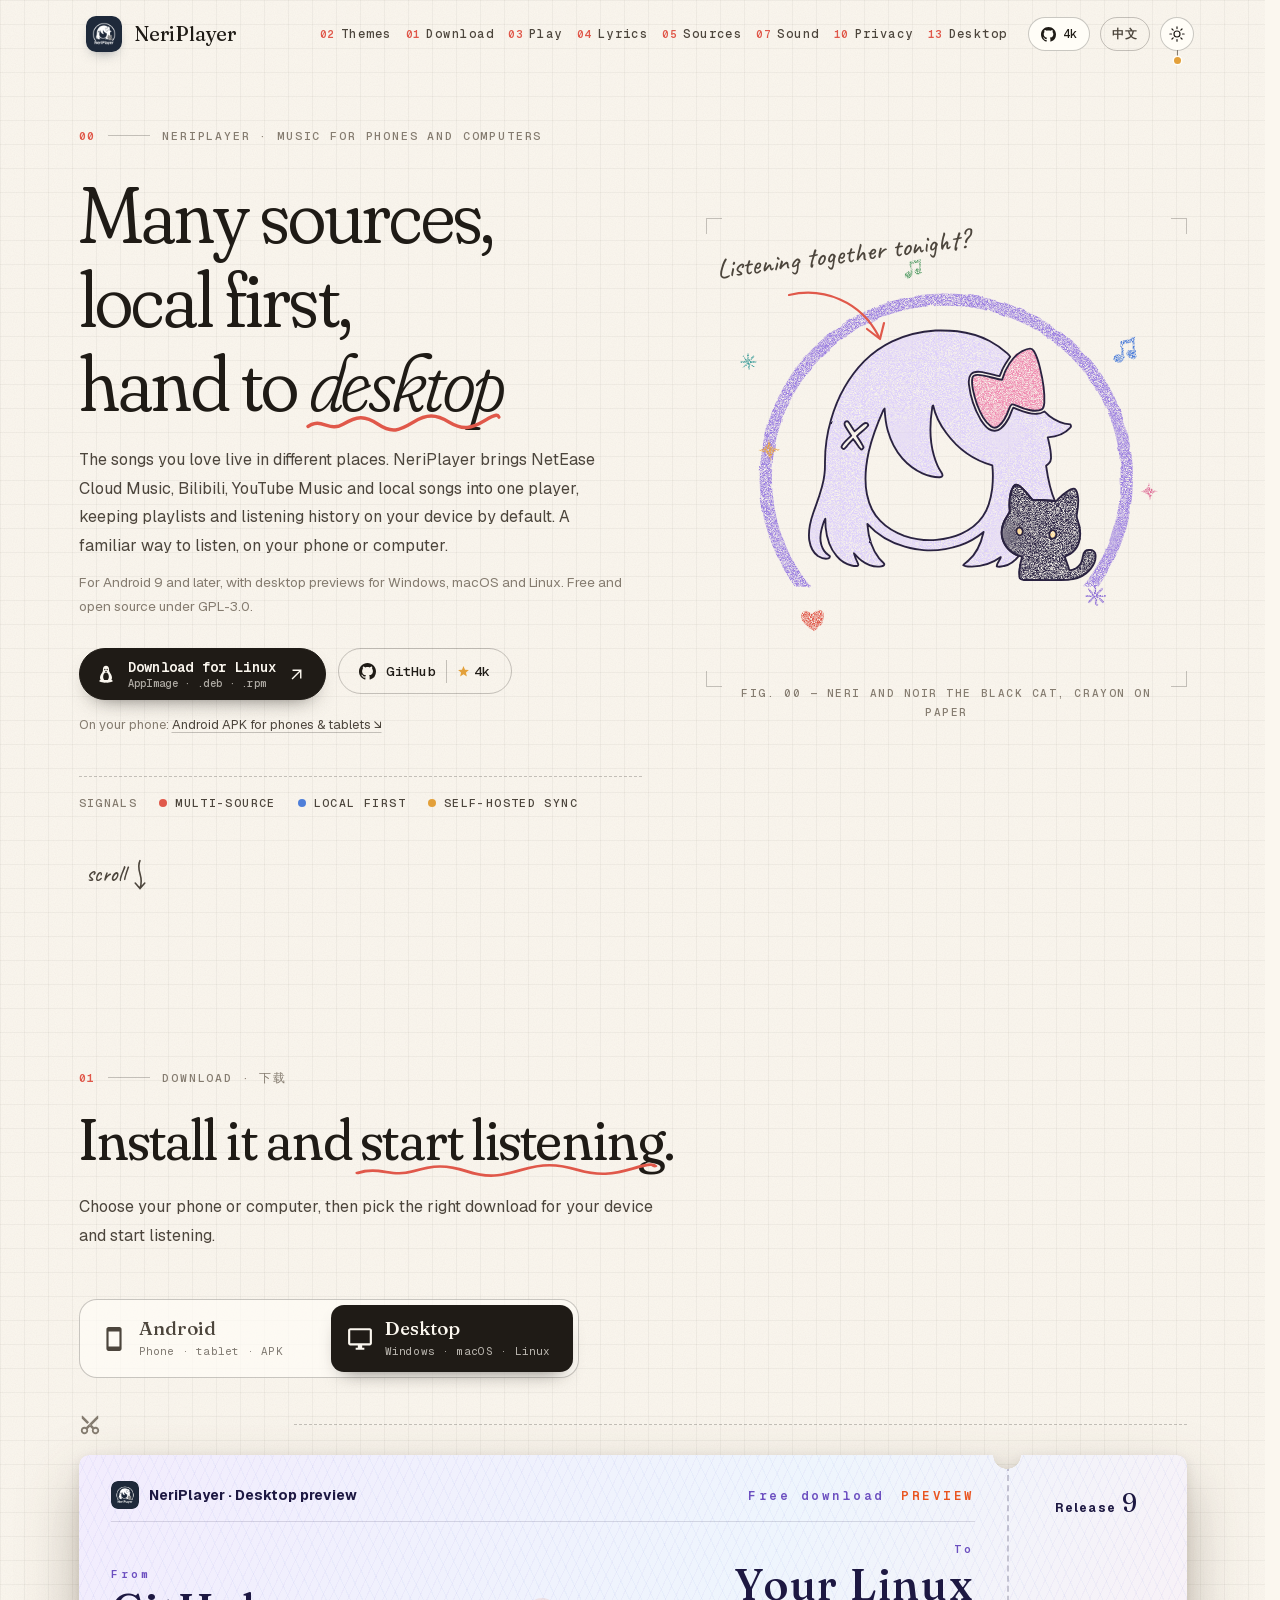
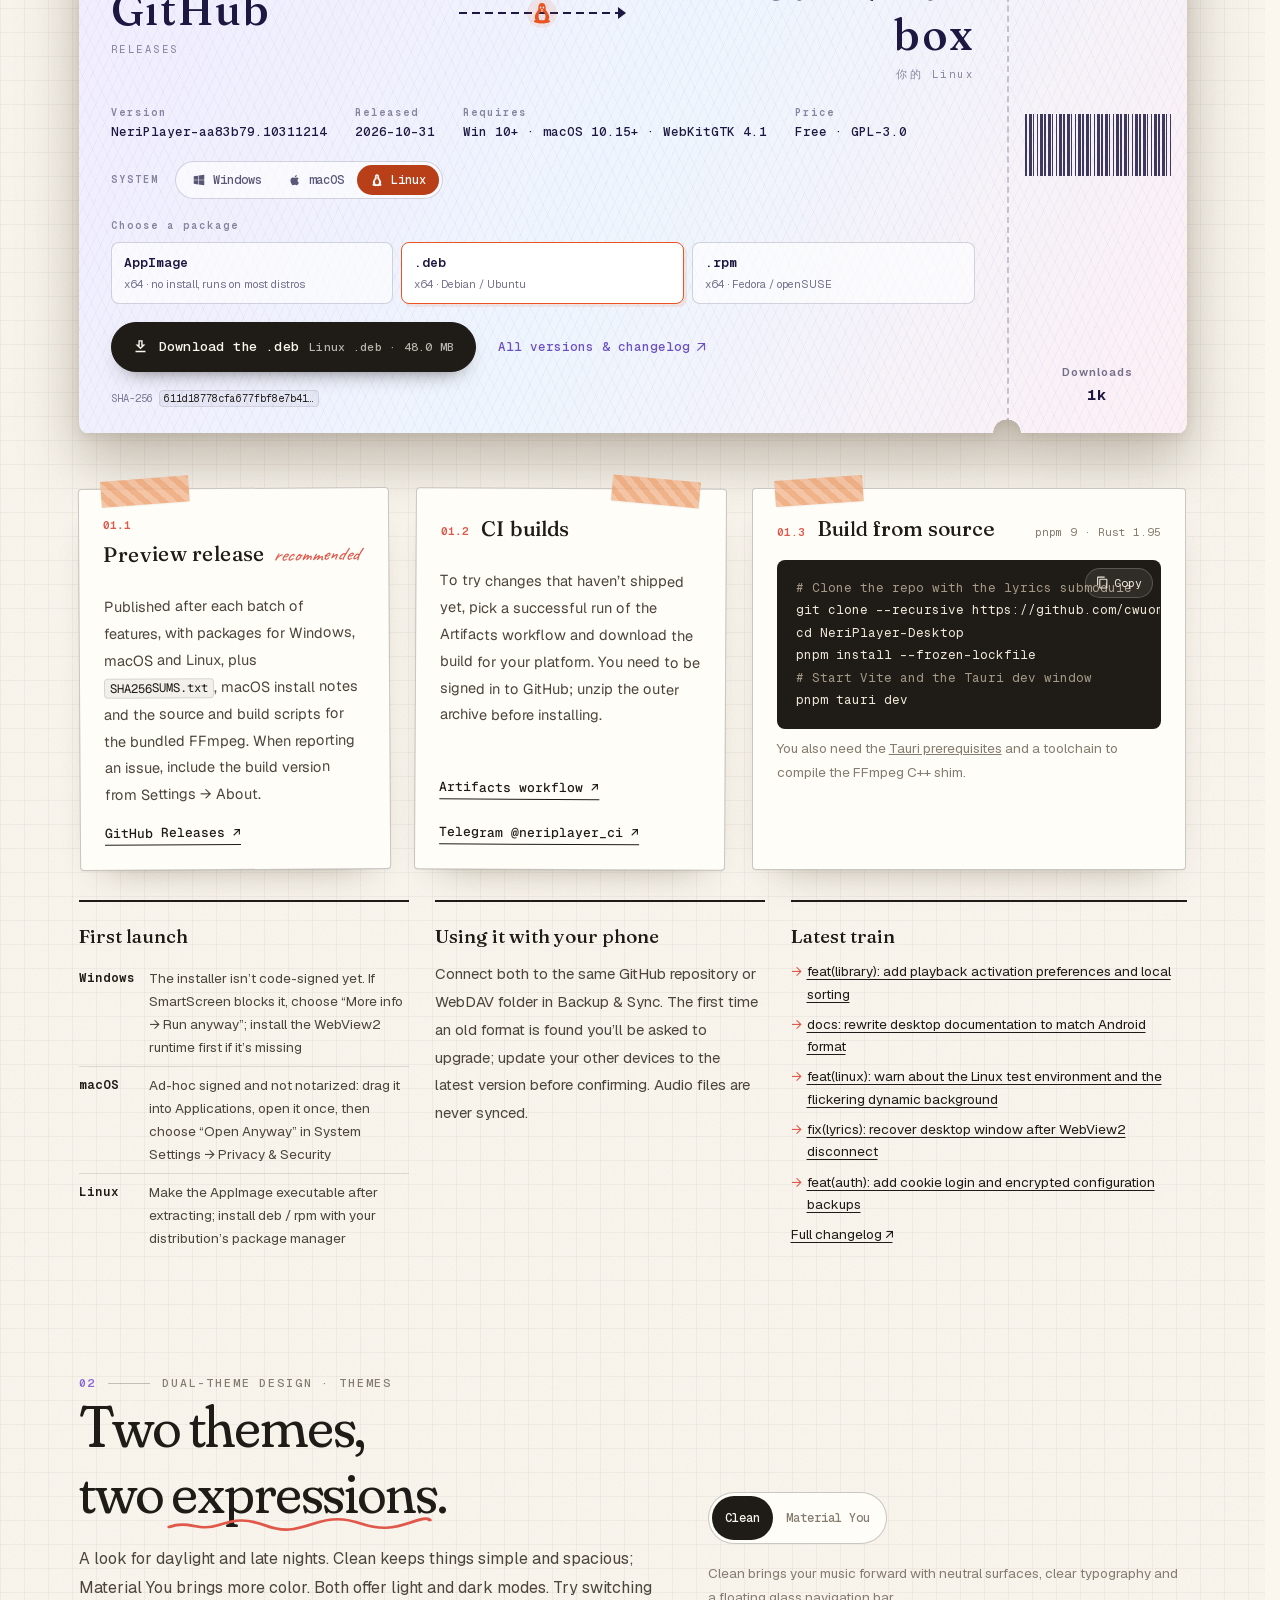
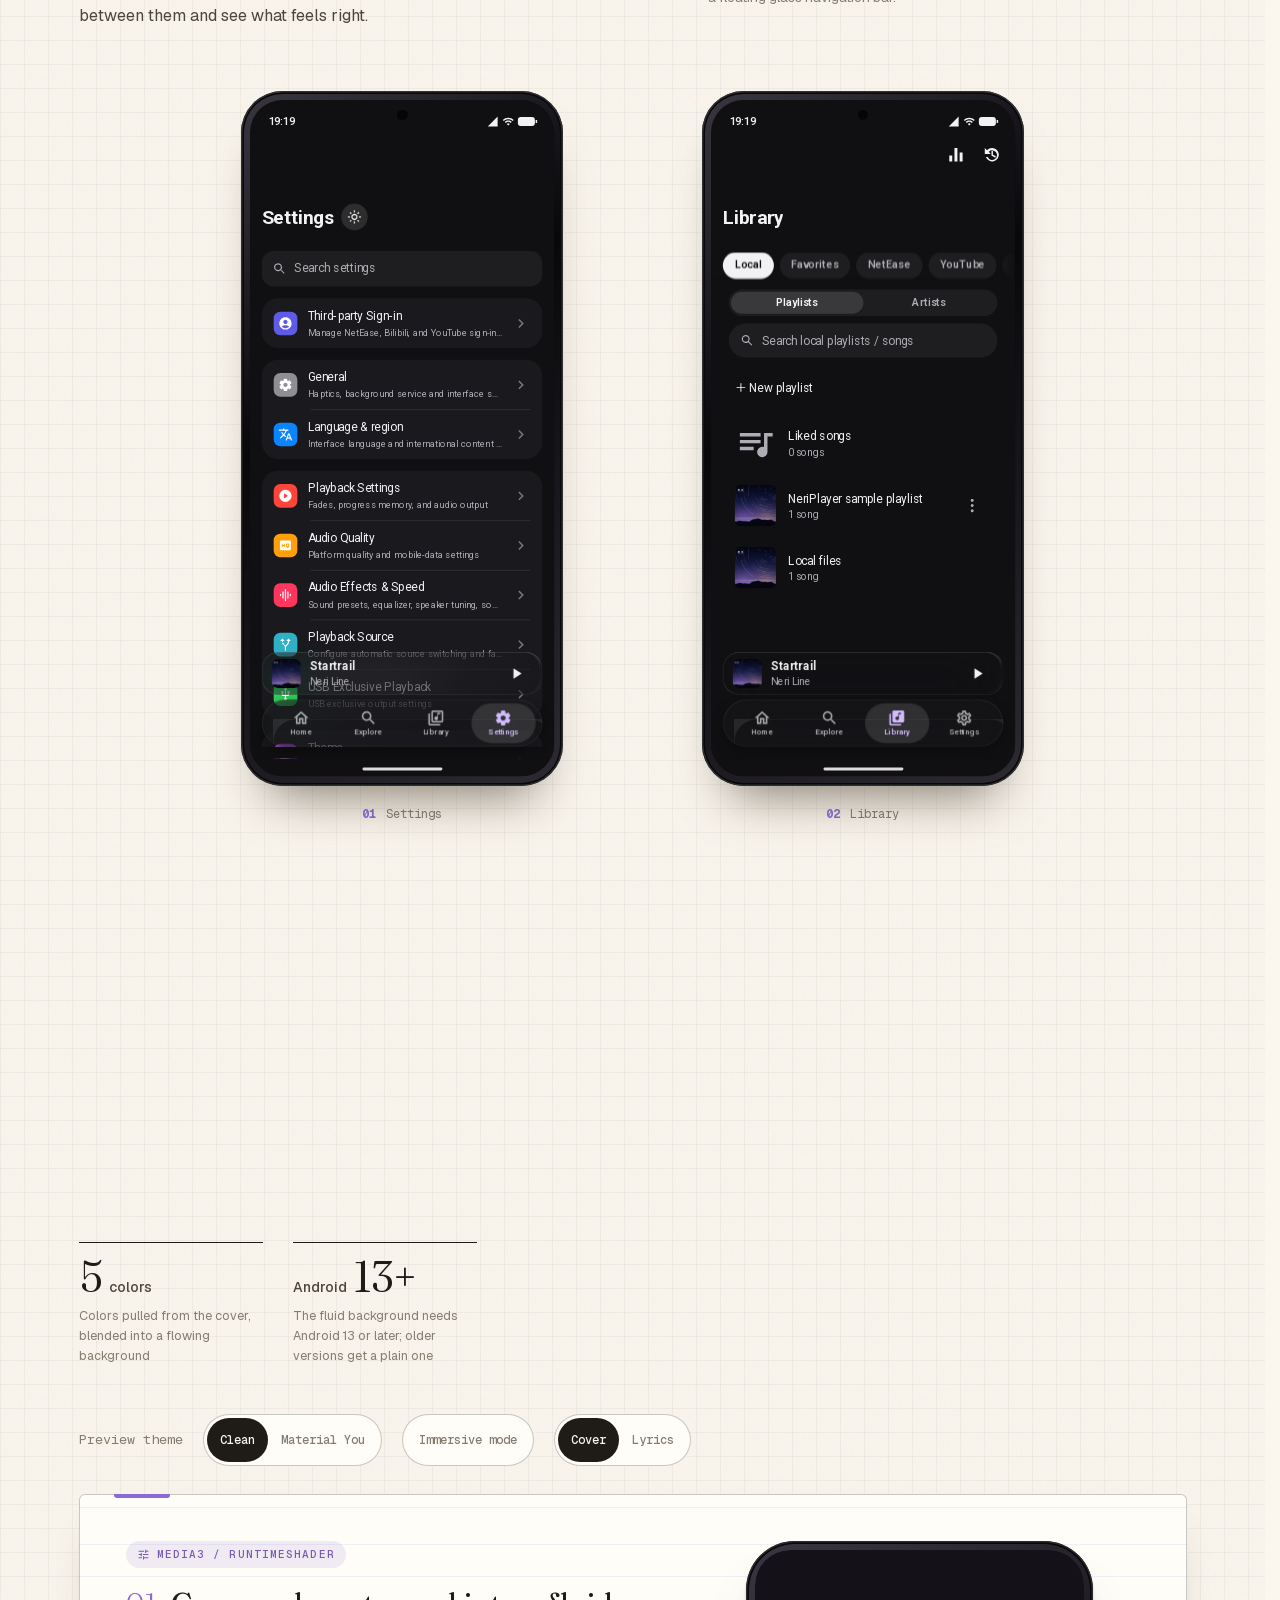
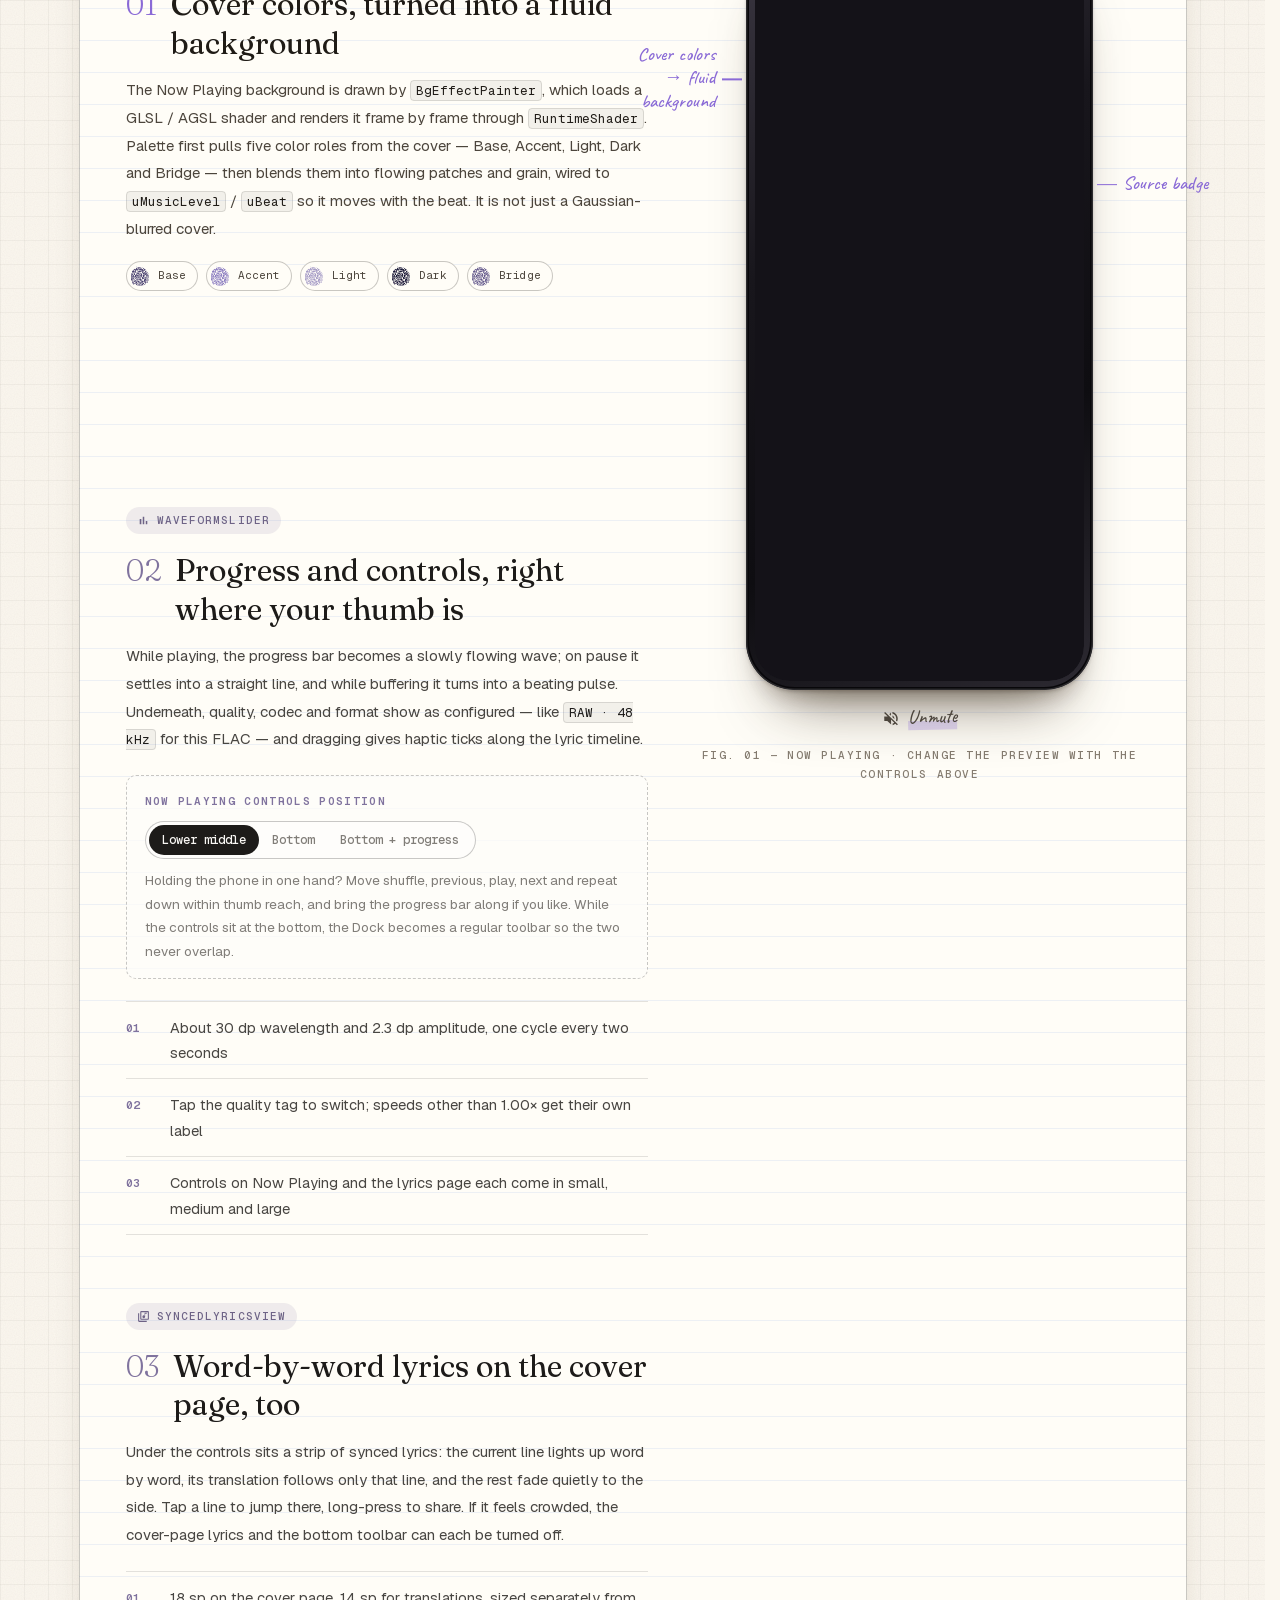
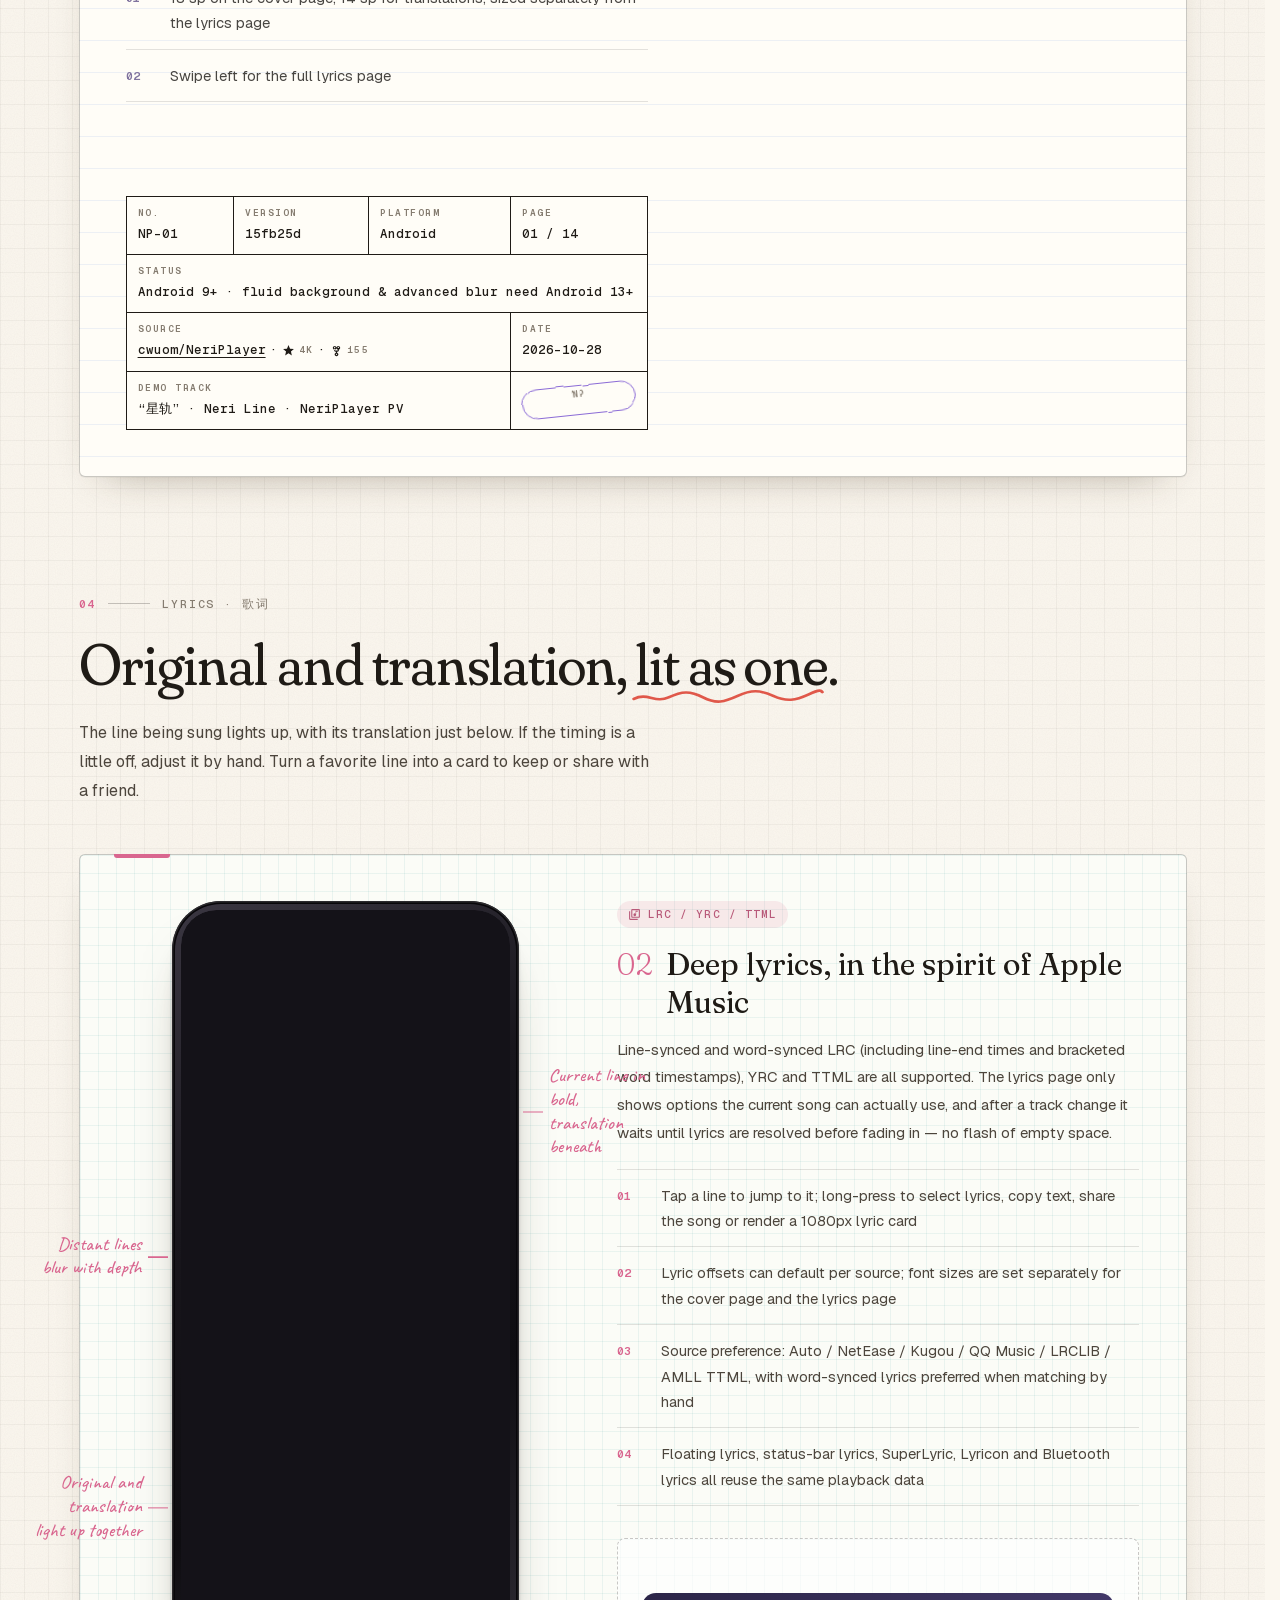
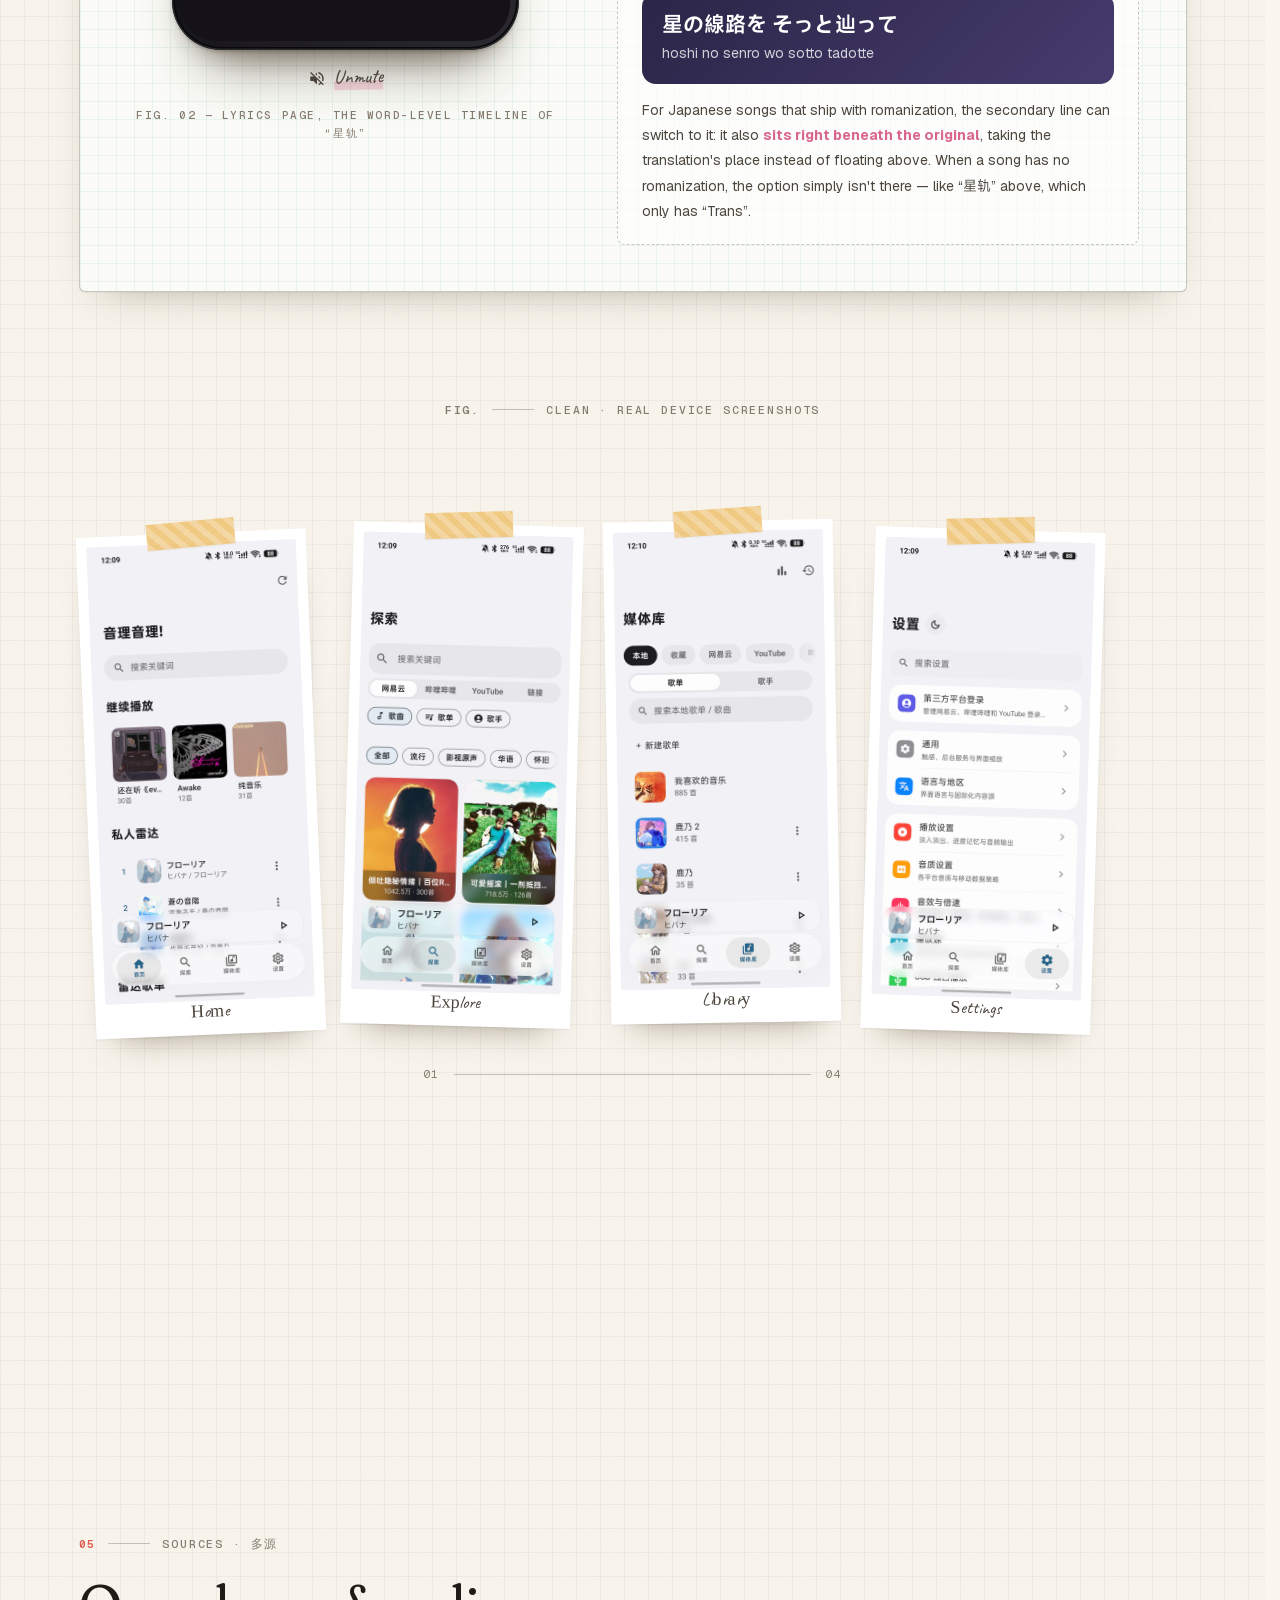
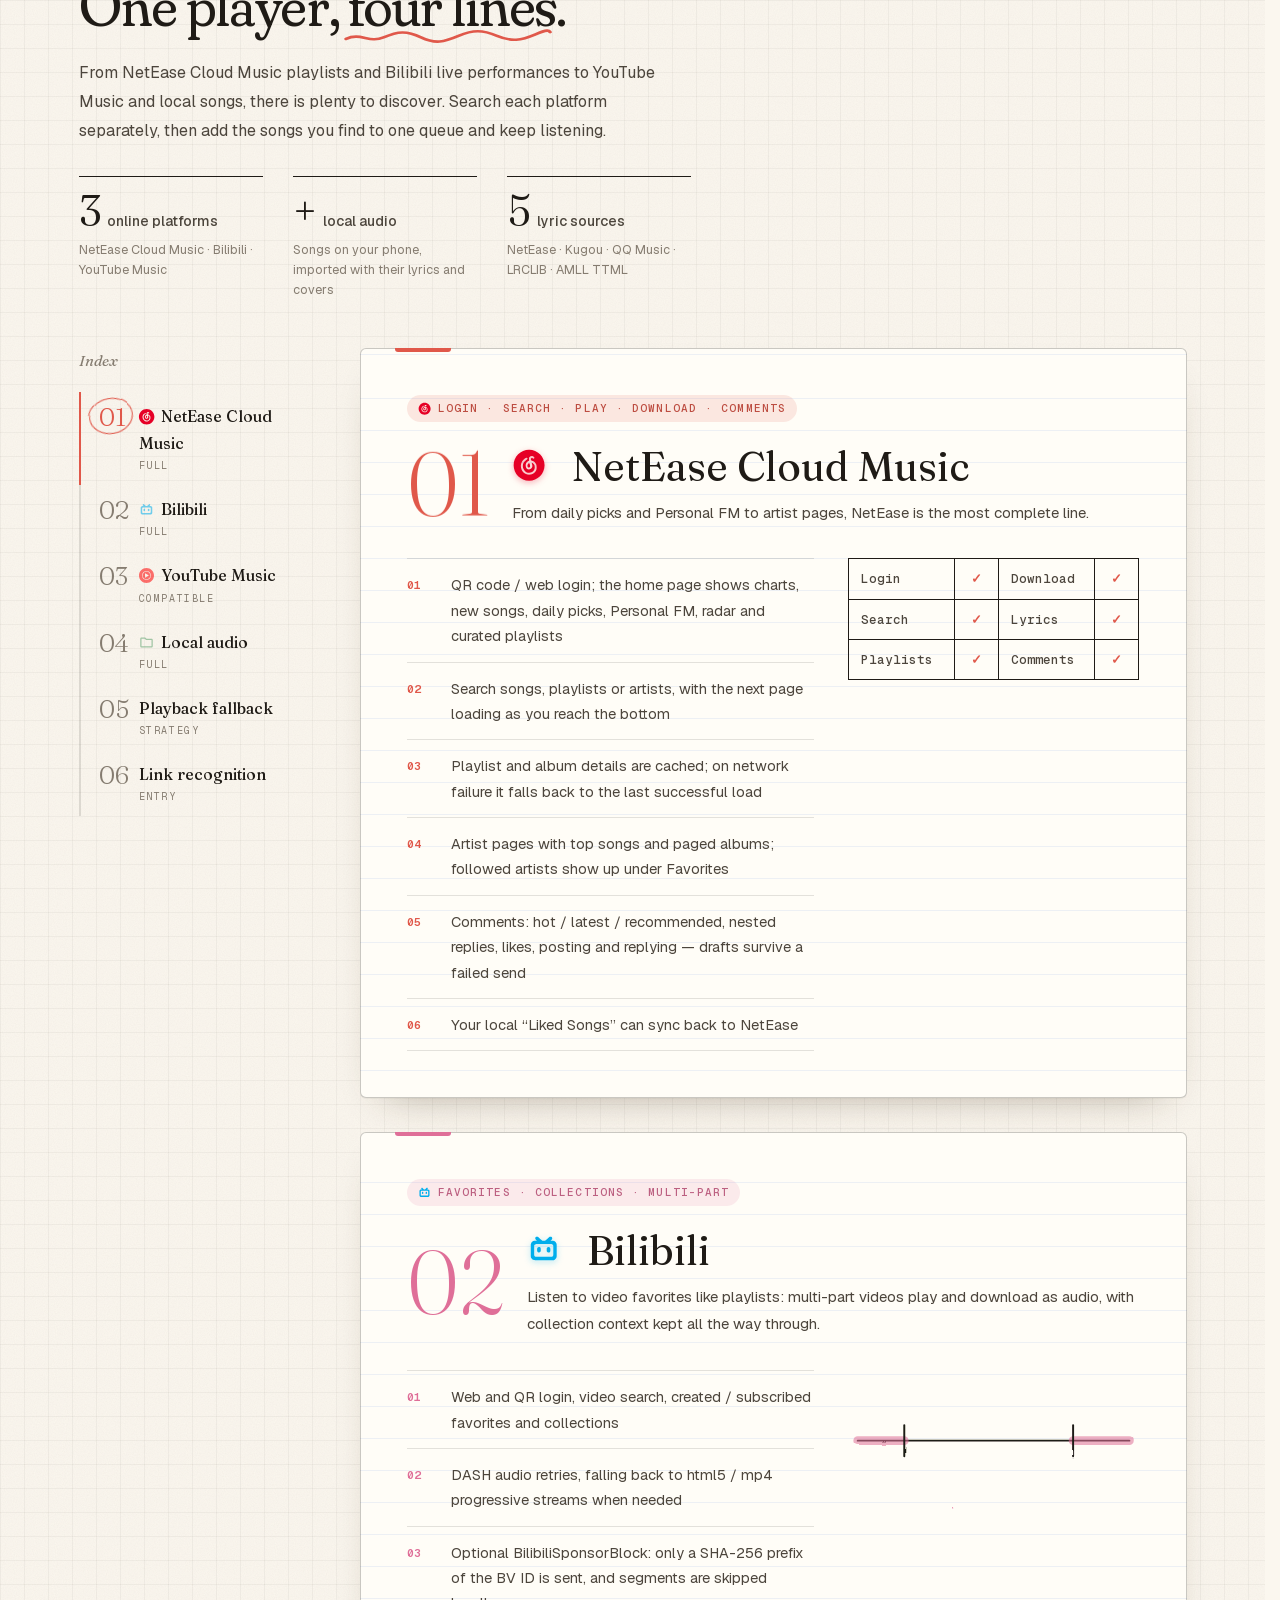
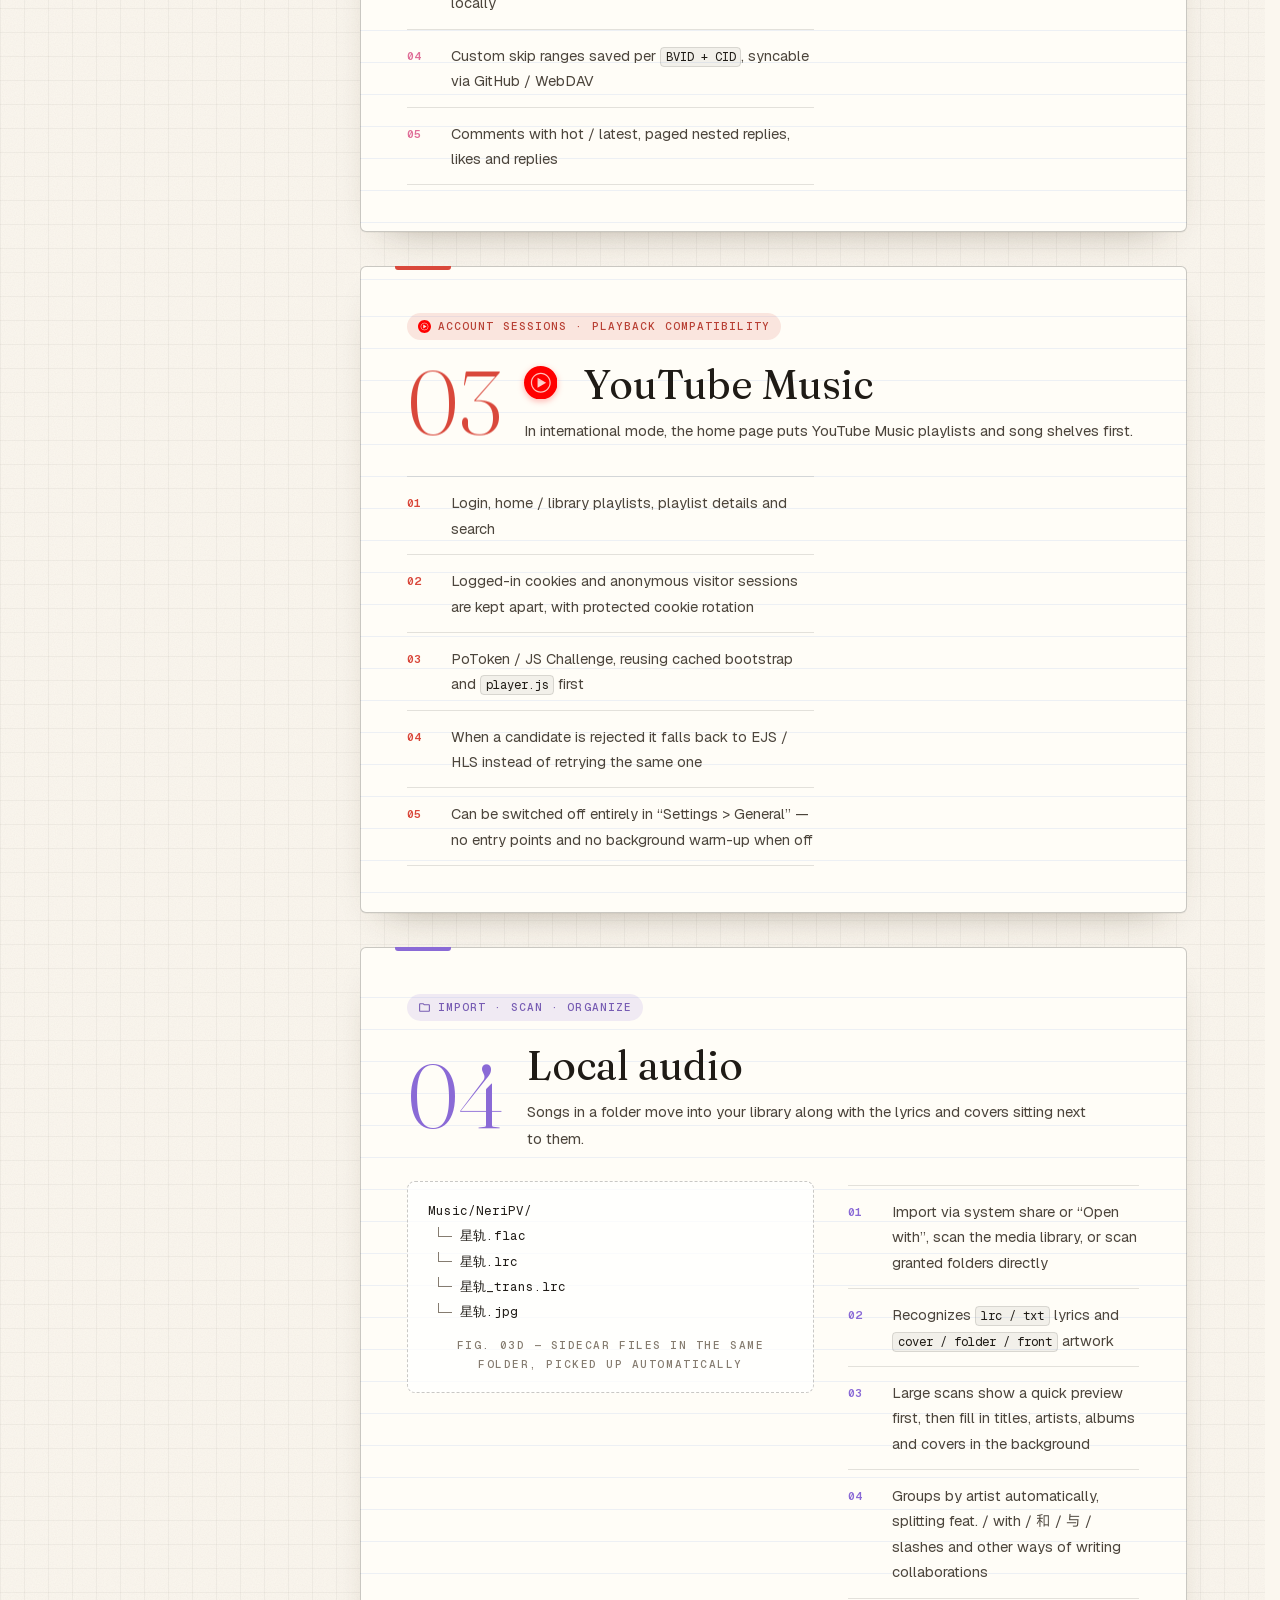
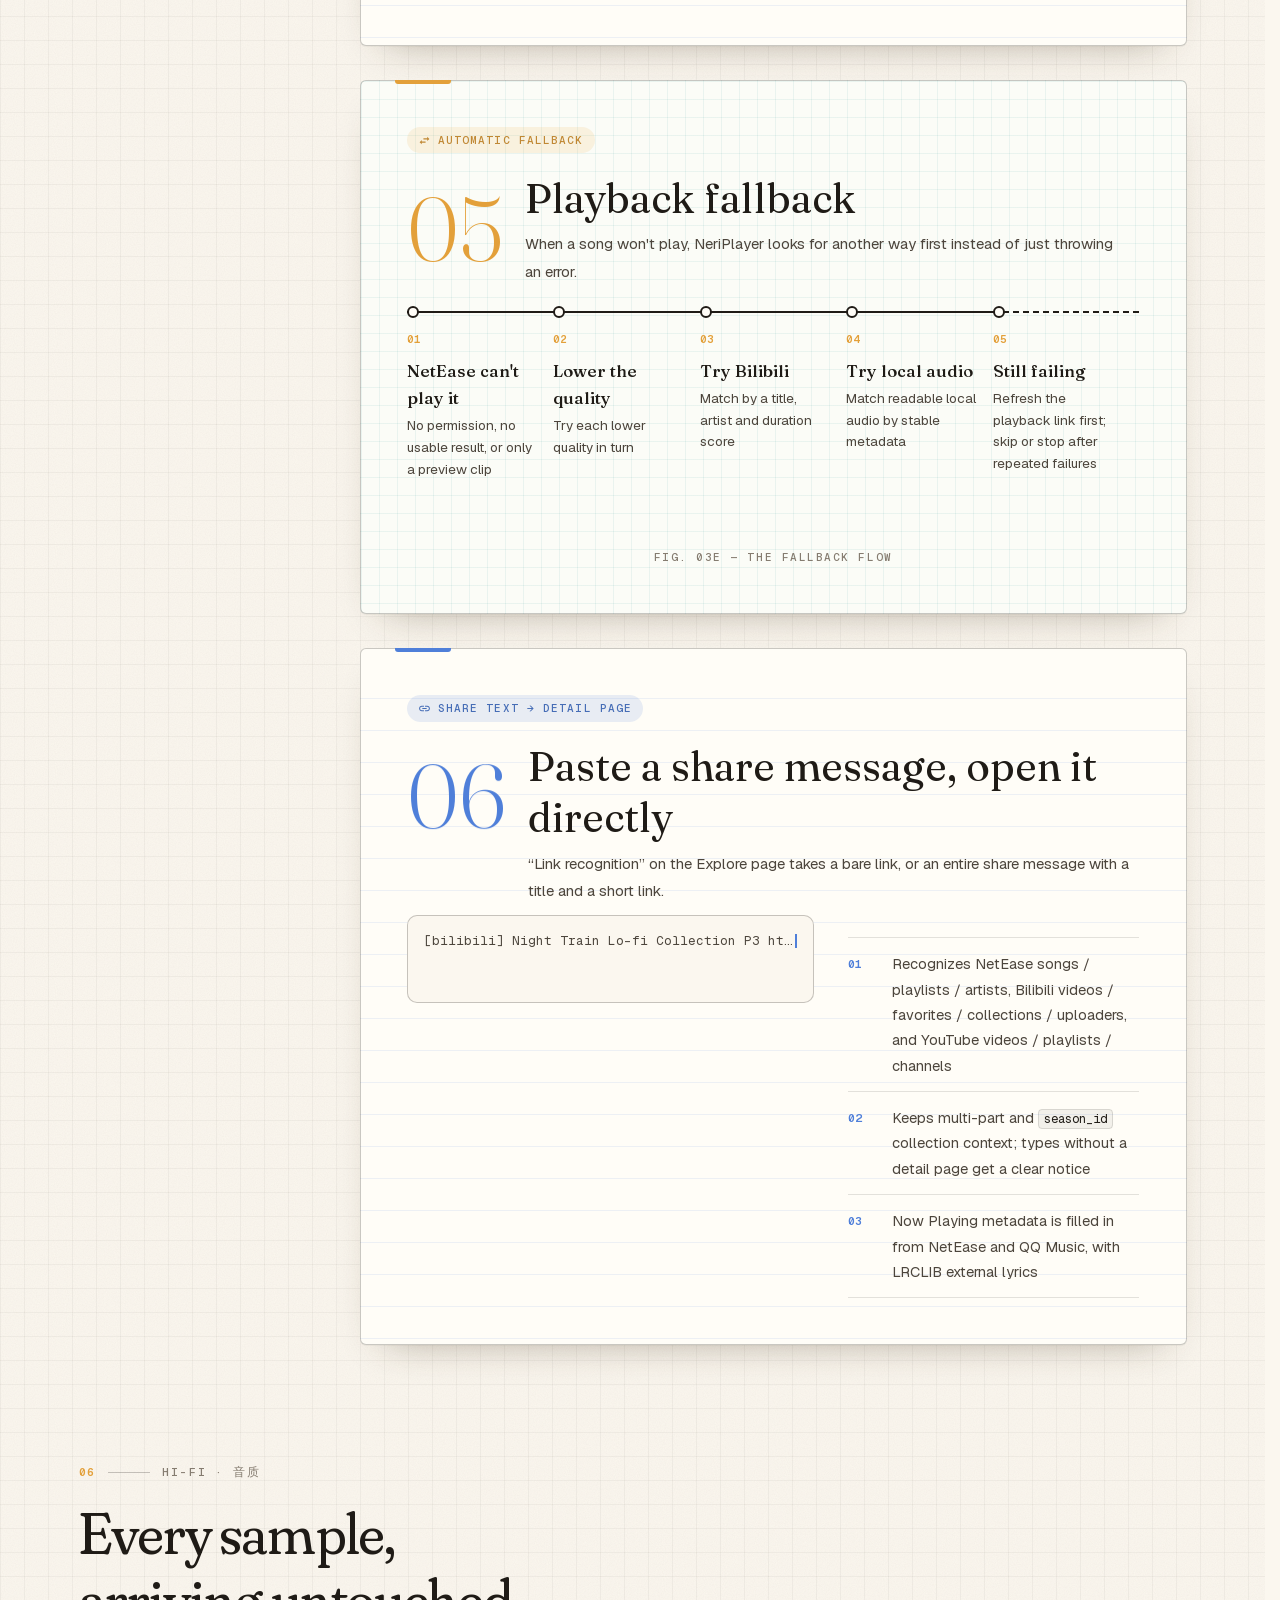
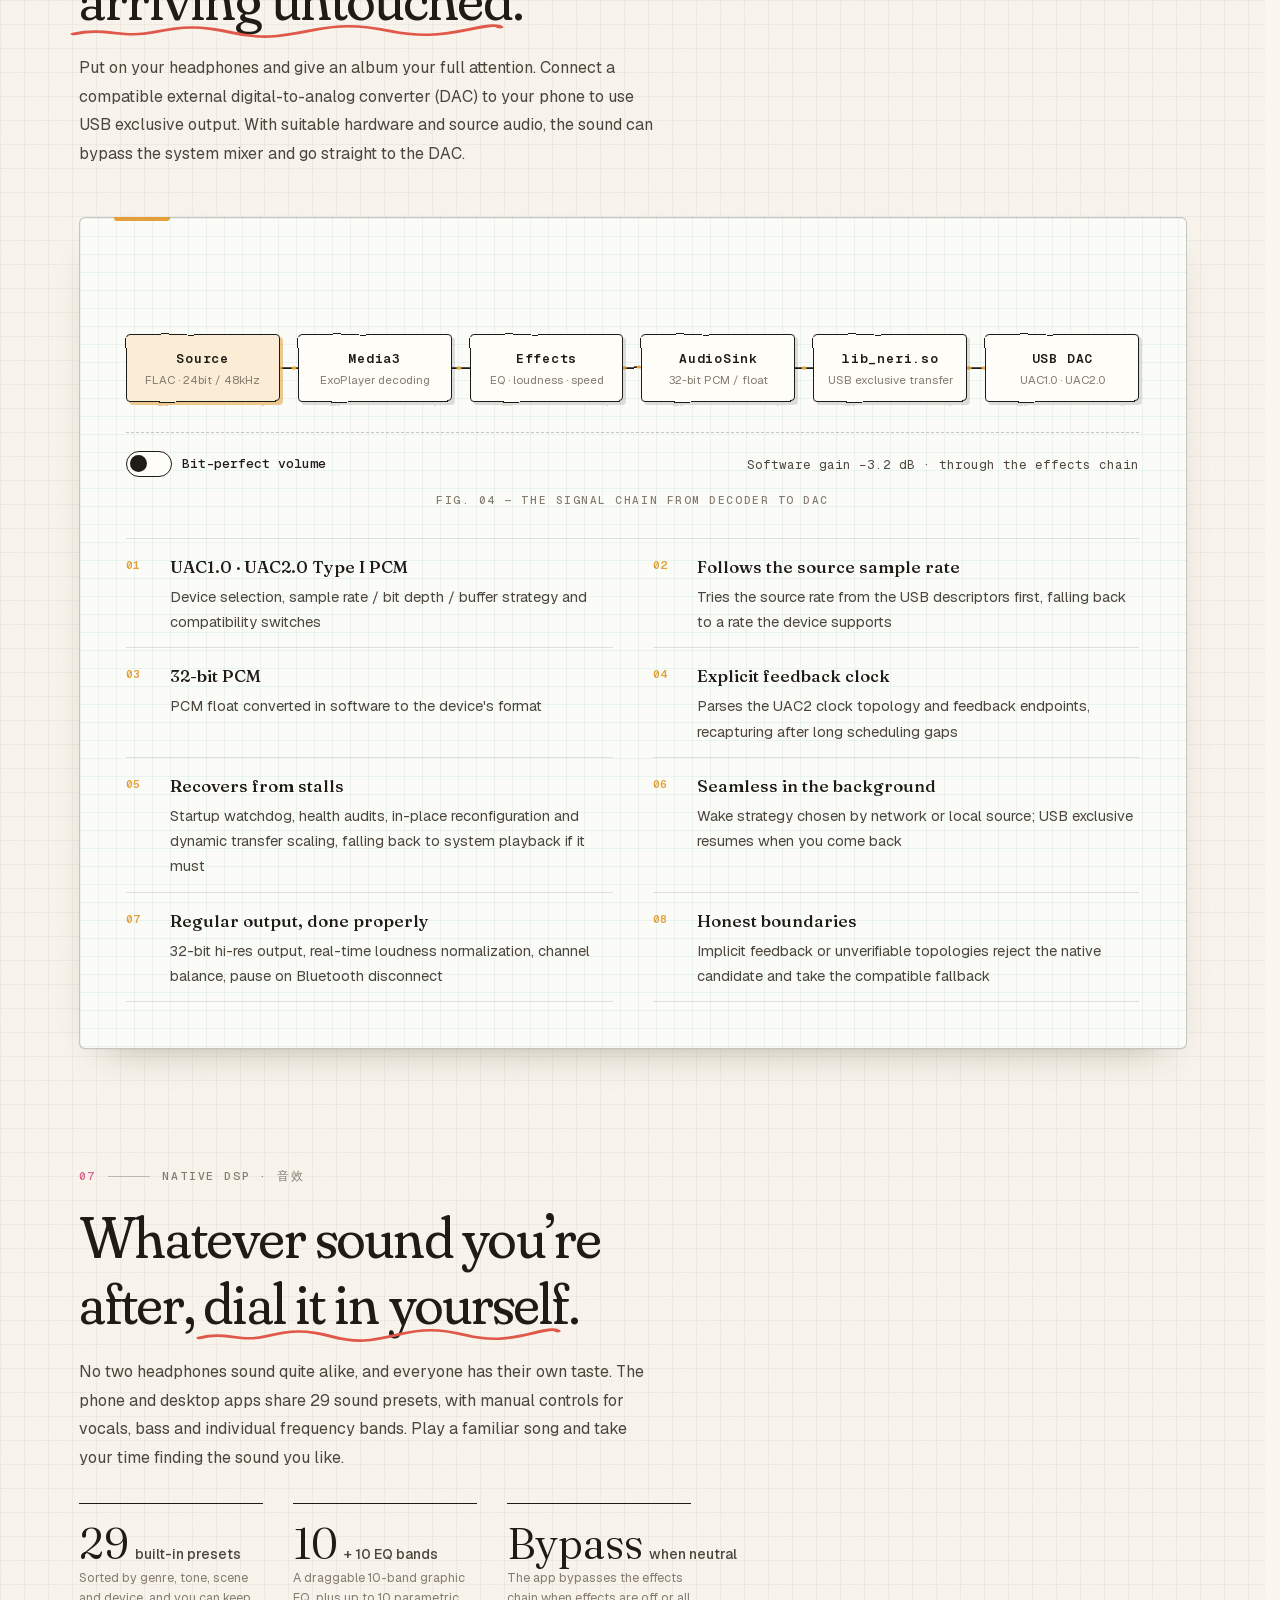
==== commit e27da9ca: "perf(site): prioritize scoped hero font loading" ====
--- a/en/index.html
+++ b/en/index.html
@@ -30,11 +30,11 @@
 <link rel="preload" href="../assets/fonts/geist.woff2" as="font" type="font/woff2" crossorigin="">
 
 <link rel="preload" href="../assets/js/core.js?v=c078cab2e09d" as="script" fetchpriority="high">
-<link rel="preload" href="../assets/js/motion.js?v=c66b576c3706" as="script" fetchpriority="high">
+<link rel="preload" href="../assets/js/motion.js?v=f5b8ebdd437c" as="script" fetchpriority="high">
 <link rel="preload" href="../assets/fonts/geist-mono.woff2" as="font" type="font/woff2" crossorigin="">
 <link rel="preload" href="../assets/fonts/caveat-8f7e8778d00e-critical.woff2" as="font" type="font/woff2" crossorigin="">
 <link rel="preload" href="../assets/fonts/np-hand-8a0093060611-critical.woff2" as="font" type="font/woff2" crossorigin="">
-<link rel="preload" href="../assets/css/site.css?v=f1e89da48669" as="style" fetchpriority="low">
+<link rel="preload" href="../assets/css/site.css?v=5c3408f1e5de" as="style" fetchpriority="low">
 <script>
   (function () {
     var t = null;
@@ -49,11 +49,11 @@
 </script>
 <style id="critical-css">
 /* Generated by tools/build-critical-css.mjs; edit the source stylesheets */
-@font-face{font-family:"Fraunces Critical";src:url("../assets/fonts/fraunces-6dc3b85ae96f-critical.woff2");font-weight:100 900;font-display:swap}@font-face{font-family:"Fraunces Critical";src:url("../assets/fonts/fraunces-italic-8c8d5cfacdac-critical.woff2");font-weight:100 900;font-style:italic;font-display:swap}@font-face{font-family:"NP Serif Critical";src:url("../assets/fonts/np-serif-fd6eccc6f6de-critical.woff2");font-weight:200 900;font-display:swap}@font-face{font-family:"NP Hand Critical";src:url("../assets/fonts/np-hand-8a0093060611-critical.woff2");font-display:swap}@font-face{font-family:"Caveat Critical";src:url("../assets/fonts/caveat-8f7e8778d00e-critical.woff2");font-weight:400 700;font-display:swap}@font-face{font-family:"Fraunces Critical ZH";src:url("../assets/fonts/fraunces-6dc3b85ae96f-critical.woff2");font-weight:100 900;font-display:swap}@font-face{font-family:"Fraunces Critical ZH";src:url("../assets/fonts/fraunces-italic-zh-e17442fd71ea-critical.woff2");font-weight:100 900;font-style:italic;font-display:swap}@font-face{font-family:"MiSans Critical";src:url("../assets/fonts/misans-400-ba217028279c-critical.woff2");font-display:swap}@font-face{font-family:"MiSans Critical";src:url("../assets/fonts/misans-500-1e96e8e368e2-critical.woff2");font-weight:500;font-display:swap}@font-face{font-family:"MiSans Critical";src:url("../assets/fonts/misans-600-bc0b5e1c2f5e-critical.woff2");font-weight:600;font-display:swap}@font-face{font-family:"MiSans Critical";src:url("../assets/fonts/misans-700-2262d2dd51b4-critical.woff2");font-weight:700;font-display:swap}@font-face{font-family:"Geist";src:url("../assets/fonts/geist.woff2");font-weight:100 900;font-display:swap}@font-face{font-family:"Geist Mono";src:url("../assets/fonts/geist-mono.woff2");font-weight:100 900;font-display:swap}:root{--paper:#fbf7ef;--paper-2:#f5efe2;--paper-3:#ece3d1;--card:#fffdf7;--ink:#1f1b16;--ink-2:#4c453c;--ink-3:#857c70;--ink-4:#b3aa9c;--rule:rgba(31,27,22,.12);--rule-2:rgba(31,27,22,.24);--grid:rgba(31,27,22,.045);--red:#e0584a;--amber:#e3a03a;--blue:#4f7fd9;--green:#5a9f6a;--violet:#8a6ad6;--pink:#d9668f;--teal:#3f9e9a;--acc:var(--violet);--mono:"Geist Mono","JetBrains Mono","SF Mono",Consolas,"PingFang SC","Microsoft YaHei",monospace;--wrap:1220px;--pad:clamp(20px,5vw,56px);--ease:cubic-bezier(.2,.7,.1,1);--ease-out:cubic-bezier(.16,1,.3,1);--ease-io:cubic-bezier(.65,0,.35,1);--shadow:0 1px 0 rgba(31,27,22,.04),0 18px 40px -26px rgba(60,44,20,.45);--vh:100vh}[data-acc="violet"]{--acc:var(--violet)}[data-acc="pink"]{--acc:var(--pink)}[data-acc="red"]{--acc:var(--red)}[data-acc="amber"]{--acc:var(--amber)}[data-acc="blue"]{--acc:var(--blue)}[data-acc="green"]{--acc:var(--green)}[data-acc="teal"]{--acc:var(--teal)}*,*::before,*::after{box-sizing:border-box}html{-webkit-tap-highlight-color:transparent;-webkit-text-size-adjust:100%;text-size-adjust:100%;color-scheme:light;scroll-padding-top:84px;scrollbar-gutter:stable;background:var(--paper)}html.is-locked{overflow:hidden}body{--serif:"Fraunces Critical","NP Serif Critical","Songti SC","STSong","Noto Serif SC","Source Han Serif SC",serif;--sans:"Geist","PingFang SC","HarmonyOS Sans SC","MiSans Critical","Microsoft YaHei UI","Microsoft YaHei","Noto Sans SC",system-ui,sans-serif;--hand:"Caveat Critical","NP Hand Critical","LXGW WenKai","Kaiti SC","STKaiti","KaiTi",cursive;margin:0;min-height:100vh;font-family:var(--sans);font-size:16px;line-height:1.7;color:var(--ink);-webkit-font-smoothing:antialiased;-moz-osx-font-smoothing:grayscale;text-rendering:optimizeLegibility;background-color:var(--paper);background-image:url("data:image/svg+xml,%3Csvg xmlns='http://www.w3.org/2000/svg' width='220' height='220'%3E%3Cfilter id='n'%3E%3CfeTurbulence type='fractalNoise' baseFrequency='.9' numOctaves='3' stitchTiles='stitch'/%3E%3CfeColorMatrix values='0 0 0 0 .32 0 0 0 0 .26 0 0 0 0 .18 0 0 0 .07 0'/%3E%3C/filter%3E%3Crect width='100%25' height='100%25' filter='url(%23n)'/%3E%3C/svg%3E"),linear-gradient(var(--grid) 1px,transparent 1px),linear-gradient(90deg,var(--grid) 1px,transparent 1px);background-size:220px 220px,24px 24px,24px 24px}body:lang(zh){--serif:"Fraunces Critical ZH","NP Serif Critical","Songti SC","STSong","Noto Serif SC","Source Han Serif SC",serif}main,.footer{overflow-x:clip}.device__screen,.dwin__screen,.tabdev__screen,.desk__screen{content-visibility:auto}h1,h2,h3,h4,p,ul,ol,dl,dd,figure,pre{margin:0}ul,ol{padding:0;list-style:none}img,svg,canvas{display:block;max-width:100%}img{height:auto}button{font:inherit;color:inherit}a{color:inherit}[hidden]{display:none !important}::selection{background:rgba(227,160,58,.35)}:focus-visible{outline:2px solid var(--acc);outline-offset:3px;border-radius:4px}.sr-only{position:absolute !important;width:1px;height:1px;padding:0;margin:-1px;overflow:hidden;clip:rect(0 0 0 0);white-space:nowrap;border:0}.sprite{position:absolute;width:0;height:0;overflow:hidden}.skip{position:fixed;left:16px;top:-60px;z-index:100;padding:10px 16px;border-radius:999px;background:var(--ink);color:var(--paper);font-weight:600;text-decoration:none;transition:top .3s var(--ease-out)}.skip:focus{top:16px}.i{width:1.15em;height:1.15em;flex:none;fill:currentColor}.wrap{position:relative;max-width:var(--wrap);margin:0 auto;padding:0 var(--pad)}.eyebrow{display:flex;align-items:center;gap:12px;font-family:var(--mono);font-size:11.5px;font-weight:500;letter-spacing:.16em;text-transform:uppercase;color:var(--ink-3)}.eyebrow b{font-weight:600;color:var(--acc)}.eyebrow__rule{width:42px;height:1px;background:var(--rule-2)}.display{font-family:var(--serif);font-size:clamp(42px,min(6.2vw,10.6vh),92px);font-weight:340;line-height:1.06;letter-spacing:-.02em;font-variation-settings:"SOFT" 100,"opsz" 144}.display__line{display:block;white-space:nowrap}.display em,.h2 em{font-style:italic;font-weight:300}.ul{position:relative;display:inline-block;white-space:nowrap}.ul__mark{position:absolute;left:-2%;bottom:-.12em;width:104%;height:.26em;color:var(--red);overflow:visible;stroke-dasharray:1;pointer-events:none}.ul__mark use{stroke-dasharray:260;stroke-dashoffset:260;transition:stroke-dashoffset 1s cubic-bezier(.45,0,.55,1) .75s}.is-in .ul__mark use,.np-fallback .ul__mark use,.no-js .ul__mark use{stroke-dashoffset:0}.lead{margin-top:22px;max-width:36em;font-size:clamp(16px,1.25vw,18px);line-height:1.8;color:var(--ink-2);text-wrap:pretty}.small{font-size:13.5px;line-height:1.75;color:var(--ink-3)}.mono{font-family:var(--mono)}.hand{font-family:var(--hand);font-weight:500;color:var(--acc);line-height:1.25}.btn{display:inline-flex;align-items:center;gap:10px;height:46px;padding:0 20px;border:1px solid var(--ink);border-radius:999px;font-family:var(--mono);font-size:13.5px;font-weight:500;letter-spacing:.02em;text-decoration:none;white-space:nowrap;cursor:pointer;transition:transform .35s var(--ease-out),background .3s,color .3s,box-shadow .35s}.btn .i{width:17px;height:17px}.btn small{font-size:11.5px;opacity:.7}.btn--ink{background:var(--ink);color:var(--paper);box-shadow:0 10px 22px -14px rgba(31,27,22,.8)}.btn--ink:hover{transform:translateY(-2px);box-shadow:0 16px 28px -16px rgba(31,27,22,.85)}.btn--line{background:transparent;color:var(--ink);border-color:var(--rule-2)}.btn--line:hover{border-color:var(--ink);transform:translateY(-2px)}.btn__meta{display:inline-flex;align-items:center;gap:4px;padding-left:10px;border-left:1px solid var(--rule-2)}.btn__meta .i{width:13px;height:13px;color:var(--amber)}.fig{position:relative}.fig__c{position:absolute;width:16px;height:16px;border-color:var(--rule-2);border-style:solid;border-width:0;pointer-events:none}.fig__c--tl{left:0;top:0;border-left-width:1.2px;border-top-width:1.2px}.fig__c--tr{right:0;top:0;border-right-width:1.2px;border-top-width:1.2px}.fig__c--bl{left:0;bottom:34px;border-left-width:1.2px;border-bottom-width:1.2px}.fig__c--br{right:0;bottom:34px;border-right-width:1.2px;border-bottom-width:1.2px}.fig__cap{margin-top:14px;font-family:var(--mono);font-size:11px;font-weight:500;letter-spacing:.14em;text-transform:uppercase;color:var(--ink-3);text-align:center}.draw path{fill:none;stroke:currentColor;stroke-linecap:round;stroke-linejoin:round;stroke-dasharray:1;stroke-dashoffset:1;transition:stroke-dashoffset 1.5s cubic-bezier(.45,0,.55,1) .3s}.is-in .draw path,.is-in.draw path,.np-fallback .draw path{stroke-dashoffset:0}.draw path:nth-child(2){transition-delay:.45s}.nav{position:fixed;left:0;right:0;top:0;z-index:60;transition:transform .6s var(--ease-out),background .4s,box-shadow .4s}.nav.is-solid{background:rgba(251,247,239,.9);box-shadow:0 1px 0 var(--rule);backdrop-filter:blur(8px);-webkit-backdrop-filter:blur(8px)}.nav.is-hidden{transform:translateY(-100%)}.nav__inner{display:flex;align-items:center;gap:20px;max-width:var(--wrap);height:68px;margin:0 auto;padding:0 var(--pad)}.nav__brand{display:flex;flex:none;align-items:center;gap:12px;text-decoration:none}.nav__logo{display:block;width:36px;height:36px;border-radius:10px;box-shadow:0 1px 0 rgba(255,255,255,.5) inset,0 6px 14px -8px rgba(30,41,58,.7);transition:transform .5s var(--ease-out)}.nav__brand:hover .nav__logo{transform:rotate(-6deg) scale(1.06)}.nav__name{font-family:var(--serif);font-size:20px;font-weight:450;letter-spacing:-.01em}.nav__links{display:flex;gap:clamp(10px,1.1vw,16px);margin-left:auto}.nav__links a{display:inline-flex;align-items:baseline;flex:none;gap:6px;font-family:var(--mono);font-size:12px;font-weight:500;letter-spacing:.12em;text-decoration:none;white-space:nowrap;color:var(--ink-2);transition:color .25s}.nav__links a b{font-size:10.5px;font-weight:600;color:var(--red)}.nav__links a:hover,.nav__links a.is-on{color:var(--ink)}.nav__links a.is-on{text-decoration:underline wavy var(--red) 1px;text-underline-offset:6px}.nav__actions{display:flex;flex:none;align-items:center;gap:10px}.nav__gh{display:inline-flex;align-items:center;gap:7px;height:34px;padding:0 12px;border:1px solid var(--rule-2);border-radius:999px;background:var(--card);font-family:var(--mono);font-size:12px;font-weight:500;text-decoration:none;transition:border-color .25s}.nav__gh:hover{border-color:var(--ink)}.nav__gh .i{width:15px;height:15px}.nav__burger{display:none;position:relative;width:38px;height:38px;border:1px solid var(--rule-2);border-radius:50%;background:var(--card);cursor:pointer}.nav__burger span{position:absolute;left:11px;right:11px;height:1.5px;background:var(--ink);transition:transform .45s var(--ease-out),top .45s var(--ease-out)}.nav__burger span:first-child{top:15px}.nav__burger span:last-child{top:21px}.nav__burger[aria-expanded="true"] span:first-child{top:18px;transform:rotate(45deg)}.nav__burger[aria-expanded="true"] span:last-child{top:18px;transform:rotate(-45deg)}.route{position:fixed;right:18px;top:50%;z-index:40;display:none;width:46px;height:min(560px,64vh);transform:translateY(-50%)}.route__line{position:absolute;left:11px;top:0;width:24px;height:100%;overflow:visible}.route__line path{fill:none;stroke-linecap:round;vector-effect:non-scaling-stroke}.route__base{stroke:var(--rule-2);stroke-width:1.2;stroke-dasharray:3 5}.route__ink{stroke:var(--ink);stroke-width:1.6;stroke-dasharray:1;stroke-dashoffset:1;filter:url(#rough)}.route__stops{position:absolute;inset:0;display:flex;flex-direction:column;justify-content:space-between}.route__stops a{position:relative;display:grid;place-items:center;width:46px;height:22px;text-decoration:none}.route__stops i{font-style:normal;font-family:var(--mono);font-size:10px;font-weight:600;color:var(--ink-4);background:var(--paper);padding:0 2px;transition:color .3s}.route__stops li.is-passed i{color:var(--ink-2)}.route__stops li.is-on i{color:var(--red)}.route__stops li.is-on a::before{content:"";position:absolute;left:50%;top:50%;width:34px;height:24px;margin:-12px 0 0 -17px;border:1.5px solid var(--red);border-radius:50%;transform:rotate(-8deg);filter:url(#rough)}.route__stops span{position:absolute;right:46px;top:50%;padding:3px 10px;border:1px solid var(--rule-2);border-radius:999px;background:var(--card);font-family:var(--mono);font-size:11px;white-space:nowrap;opacity:0;transform:translate(6px,-50%);pointer-events:none;transition:opacity .3s,transform .4s var(--ease-out)}.route__stops a:hover span{opacity:1;transform:translate(0,-50%)}.route__cat{position:absolute;left:50%;top:0;width:26px;height:26px;margin:-13px 0 0 -13px;pointer-events:none;will-change:transform}.route__cat svg{width:100%;height:100%;--np-cat:#2a2340;--np-cat-line:#2a2340;--np-eye:#ffd58a}.menu{position:fixed;inset:0;z-index:55;padding:92px var(--pad) 32px;overflow-y:auto;background:var(--paper);opacity:0;transition:opacity .4s var(--ease-out)}.menu.is-open{opacity:1}.menu__inner{max-width:560px;margin:0 auto}.menu__list{margin-top:18px;border-top:1px solid var(--rule)}.menu__list a{display:flex;align-items:baseline;gap:14px;padding:13px 0;border-bottom:1px solid var(--rule);font-family:var(--serif);font-size:22px;text-decoration:none;opacity:0;transform:translateX(-10px);transition:opacity .5s var(--ease-out),transform .6s var(--ease-out);transition-delay:calc(var(--k,0) * 28ms)}.menu.is-open .menu__list a{opacity:1;transform:none}.menu__list i{width:26px;font-style:normal;font-family:var(--mono);font-size:11px;font-weight:600;color:var(--red)}.menu__list small{margin-left:auto;font-family:var(--mono);font-size:11px;letter-spacing:.12em;text-transform:uppercase;color:var(--ink-3)}@media (min-width: 1360px) and (min-height: 640px){.route{display:block}}@media (max-width: 1160px){.nav__links{display:none}.nav__actions{margin-left:auto}.nav__burger{display:block}}@media (max-width: 600px){.nav__inner{height:60px}.nav__name{font-size:18px}}@media (max-width: 440px){.nav__gh{display:none}.nav__actions{gap:8px}}@media (prefers-reduced-motion: reduce){*,*::before,*::after{animation-duration:.01ms !important;animation-iteration-count:1 !important;transition-duration:.01ms !important;transition-delay:0s !important}}.hero{position:relative;padding:clamp(104px,14vh,150px) 0 60px;--acc:var(--red)}.hero__grid{display:grid;grid-template-columns:1.08fr .92fr;align-items:center;gap:clamp(30px,5vw,70px)}.hero .display{margin-top:26px}.hero .lead{max-width:33em}.hero .small{margin-top:10px}.hero__cta{display:flex;flex-wrap:wrap;gap:12px;margin-top:30px}.signals{display:flex;flex-wrap:wrap;align-items:center;gap:8px 22px;margin-top:40px;padding-top:16px;border-top:1px dashed var(--rule-2);font-family:var(--mono);font-size:11.5px;font-weight:500;letter-spacing:.12em;text-transform:uppercase;color:var(--ink-2)}.signals__label{color:var(--ink-3)}.signals span{display:inline-flex;align-items:center;gap:8px}.signals i{width:8px;height:8px;border-radius:50%;background:var(--c)}.hero__fig{padding:20px 24px 0}.hero__note{position:absolute;left:2%;top:4%;z-index:2;font-size:clamp(22px,2.1vw,28px);color:var(--ink-2);transform:rotate(-7deg)}.hero__arrow{position:absolute;left:16%;top:13%;z-index:2;width:120px;height:70px;color:var(--red);overflow:visible}.hero__arrow path{stroke-width:2.2}.crayon{position:relative;width:min(100%,470px);aspect-ratio:1;margin:0 auto}.crayon__art{position:absolute;inset:12% 6% 10%;width:88%;height:auto;overflow:visible;animation:floaty 6s var(--ease-io) infinite alternate}.crayon__art .cr--arc{fill:#9b7fe0}.crayon__art .cr--head{fill:#ddd0fa}.crayon__art .cr--bow{fill:#ef8bb1}.crayon__art .cr--cat{fill:#2e2846}.crayon__art .cr--eyes{fill:#ffd27a}.crayon__ink use{fill:none;stroke:#2a2340;stroke-width:3.4;stroke-linejoin:round}.doodle{position:absolute;width:34px;height:34px;color:var(--c);fill:var(--c);filter:url(#crayon);animation:twinkle 3.6s var(--ease-io) infinite alternate}.doodle--1{left:6%;top:46%;width:30px;height:30px;animation-delay:-.6s}.doodle--2{right:4%;top:22%;width:34px;height:34px;animation-delay:-1.4s}.doodle--3{left:16%;bottom:8%;width:30px;height:30px;animation-delay:-2.2s}.doodle--4{right:12%;bottom:14%;width:28px;height:28px;animation-delay:-.2s}.doodle--5{left:40%;top:4%;width:26px;height:26px;animation-delay:-1.8s}.doodle--6{right:0;top:56%;width:24px;height:24px;animation-delay:-2.8s}.doodle--7{left:2%;top:26%;width:22px;height:22px;animation-delay:-3.1s}@keyframes floaty{from{transform:translateY(-4px) rotate(-1.2deg);}to{transform:translateY(6px) rotate(1.2deg);}}@keyframes twinkle{from{transform:scale(.88) rotate(-8deg);opacity:.78;}to{transform:scale(1.06) rotate(8deg);opacity:1;}}.hero__scroll{position:relative;display:inline-flex;align-items:center;gap:6px;margin:46px 0 0 max(var(--pad),calc(50vw - 610px + var(--pad)));font-size:22px;color:var(--ink-2);text-decoration:none;--acc:var(--ink-2)}.hero__scroll svg{width:16px;height:32px;animation:nudge 1.8s var(--ease-io) infinite}@keyframes nudge{50%{transform:translateY(5px);}}.hero__dl{height:auto;min-height:52px;padding:8px 20px 8px 16px;gap:12px}.hero__dl-ic{width:20px !important;height:20px !important}.hero__dl-t{display:flex;flex-direction:column;align-items:flex-start;line-height:1.25}.hero__dl-t > span{font-size:14px;font-weight:600}.hero__dl-t small{font-size:10.5px;letter-spacing:.03em;opacity:.66}.hero__alt{margin-top:14px;font-size:13px;color:var(--ink-3)}.hero__alt a{color:var(--ink-2);text-decoration:underline;text-decoration-color:var(--rule-2);text-underline-offset:3px;transition:color .25s,text-decoration-color .25s}.hero__alt a:hover{color:var(--ink);text-decoration-color:var(--ink)}@media (max-width: 980px){.hero__grid{grid-template-columns:1fr}.hero__fig{max-width:520px;margin:0 auto}.crayon__art{inset:0 6%;margin:auto 0}}@media (max-width: 680px){.hero__note{font-size:20px}.hero__arrow{display:none}}:root{--expo:cubic-bezier(.16,1,.3,1);--p2io:cubic-bezier(.45,0,.55,1);--back:cubic-bezier(.34,1.56,.64,1);--back2:cubic-bezier(.26,2.1,.52,1)}.js [data-reveal]{opacity:0;translate:0 28px;transition:opacity .9s var(--expo),translate 1.1s var(--expo),rotate 1.1s var(--expo),scale 1s var(--expo);transition-delay:calc(var(--d,0) * 90ms)}.js [data-reveal].is-in{opacity:1;translate:0 0;rotate:0deg;scale:1}.js .eyebrow__rule{scale:0 1;transform-origin:left;transition:scale .9s var(--expo) .15s}.js .is-in > .eyebrow__rule,.js .eyebrow.is-in .eyebrow__rule{scale:1 1}.js [data-write]{clip-path:inset(-30% 100% -30% -4%);transition:clip-path 1.2s var(--p2io);transition-delay:calc(var(--wd,0) * 1ms + 250ms)}.js [data-write].is-in{clip-path:inset(-30% -6% -30% -4%)}.js .display__line{overflow:clip;overflow-clip-margin:.3em}.js .display__line > .dl-in{display:inline-block;translate:0 130%;transition:translate 1.2s var(--expo);transition-delay:calc(150ms + var(--i,0) * 120ms)}.js .hero.is-intro .display__line > .dl-in{translate:0 0}.js .hero .crayon .cr{opacity:0;scale:.85;transform-box:fill-box;transform-origin:50% 60%;transition:opacity .6s var(--expo),scale 1s var(--back)}.js .hero.is-intro .crayon .cr{opacity:1;scale:1}.js .hero .crayon .cr--head{transition-delay:.35s}.js .hero .crayon .cr--arc{transition-delay:.5s}.js .hero .crayon .cr--bow{transition-delay:.75s}.js .hero .crayon .cr--eyes{transition-delay:1.1s}.js .hero .crayon .cr--cat{transition-delay:.95s}.js .hero .crayon__ink{opacity:0;transition:opacity 1.2s var(--p2io) .6s}.js .hero.is-intro .crayon__ink{opacity:1}.hero__copy,.crayon,.doodle,.sheet__num,.tablet-stage__device{will-change:translate}.swap-text{display:inline-block;transition:opacity .25s var(--expo),translate .35s var(--expo),filter .35s}.swap-text.is-out{opacity:0;translate:0 -.3em;filter:blur(2px)}.nav__links a{position:relative;text-decoration:none !important}.nav__links a::after{content:"";position:absolute;left:0;right:0;bottom:-7px;height:6px;background:url("data:image/svg+xml,%3Csvg xmlns='http://www.w3.org/2000/svg' viewBox='0 0 40 6'%3E%3Cpath d='M0 3 Q5 0 10 3 T20 3 T30 3 T40 3' fill='none' stroke='%23e0584a' stroke-width='1.4'/%3E%3C/svg%3E") 0 0 / 20px 6px repeat-x;scale:0 1;transform-origin:left;transition:scale .6s var(--expo)}.nav__links a.is-on::after{scale:1 1}.route{transition:opacity .6s var(--expo),translate .8s var(--expo),visibility 0s}.route.is-tucked{visibility:hidden;opacity:0;translate:28px 0;pointer-events:none;transition:opacity .45s var(--expo),translate .8s var(--expo),visibility 0s .45s}.route__stops li a::before{transition:scale .5s var(--back),opacity .3s}.route__stops li:not(.is-on) a::before{content:"";position:absolute;left:50%;top:50%;width:34px;height:24px;margin:-12px 0 0 -17px;border:1.5px solid var(--red);border-radius:50%;rotate:-8deg;scale:.3;opacity:0}.lamp{position:relative;display:grid;place-items:center;width:34px;height:34px;padding:0;border:1px solid var(--rule-2);border-radius:50%;background:var(--card);cursor:pointer;transition:border-color .3s,background .5s}.lamp:hover{border-color:var(--ink)}.lamp svg{width:18px;height:18px;fill:none;stroke:currentColor;stroke-width:1.6;stroke-linecap:round;stroke-linejoin:round;transition:rotate .7s var(--back)}.lamp .lamp__sun{opacity:1;scale:1;transition:opacity .4s,scale .6s var(--back);transform-origin:center;transform-box:fill-box}.lamp .lamp__moon{opacity:0;scale:.4;transition:opacity .4s,scale .6s var(--back);transform-origin:center;transform-box:fill-box}[data-theme="dark"] .lamp svg{rotate:-40deg}[data-theme="dark"] .lamp .lamp__sun{opacity:0;scale:.4}[data-theme="dark"] .lamp .lamp__moon{opacity:1;scale:1}.lamp__cord{position:absolute;left:50%;top:100%;width:1px;height:calc(8px + var(--pull,0px));background:var(--ink-3);transform-origin:top;rotate:var(--sway,0deg);cursor:grab;touch-action:none;transition:height .7s cubic-bezier(.3,1.9,.45,1),rotate .9s cubic-bezier(.3,1.9,.45,1)}.lamp__cord::before{content:"";position:absolute;left:-15px;right:-15px;top:-4px;bottom:-16px}.lamp__cord::after{content:"";position:absolute;left:-3px;bottom:-6px;width:7px;height:7px;border-radius:50%;background:var(--amber);box-shadow:0 0 0 1.5px var(--card);transition:scale .35s var(--back),background .25s,box-shadow .25s}.lamp__cord.is-drag{cursor:grabbing;transition:none}.lamp__cord.is-armed::after{scale:1.4;background:#ffc35a;box-shadow:0 0 0 1.5px var(--card),0 0 12px 2px rgba(255,190,90,.55)}.lamp__cord.is-snap::after{animation:cordBead .5s var(--back)}@keyframes cordBead{30%{scale:1.5;}}.lamp:hover .lamp__cord:not(.is-drag){animation:cordSway 1.6s ease-in-out}@keyframes cordSway{30%{rotate:7deg;}65%{rotate:-4deg;}}.lamp.is-pull .lamp__cord{height:18px;transition-duration:.12s}.nav__lang{display:inline-flex;flex:none;align-items:center;height:34px;white-space:nowrap;padding:0 11px;border:1px solid var(--rule-2);border-radius:999px;font-family:var(--mono);font-size:11.5px;font-weight:600;letter-spacing:.1em;text-decoration:none;color:var(--ink-2);transition:border-color .3s,color .3s}.nav__lang:hover{border-color:var(--ink);color:var(--ink)}img.img-fade{transition:opacity .6s var(--ease-out)}img.img-wait{opacity:0 !important}::view-transition-old(root),::view-transition-new(root){animation:none;mix-blend-mode:normal}html.is-theming,html.is-theming *:not(.lamp):not(.lamp *){transition-duration:0s !important}.lamp{view-transition-name:np-lamp}::view-transition-group(np-lamp){animation:none;z-index:2}::view-transition-old(np-lamp){display:none}::view-transition-new(np-lamp){animation:none}[data-theme="dark"]{color-scheme:dark;--paper:#15130f;--paper-2:#1b1814;--paper-3:#26221b;--card:#1d1a16;--ink:#ece4d6;--ink-2:#c7bdac;--ink-3:#91877a;--ink-4:#5f584e;--rule:rgba(236,228,214,.11);--rule-2:rgba(236,228,214,.22);--grid:rgba(236,228,214,.035);--red:#f07a6b;--amber:#f0b455;--blue:#82a6f0;--green:#7fc28e;--violet:#ab90f2;--pink:#ee89ae;--teal:#62c3be;--shadow:0 1px 0 rgba(0,0,0,.3),0 22px 44px -26px rgba(0,0,0,.85)}[data-theme="dark"] body{background-image:url("data:image/svg+xml,%3Csvg xmlns='http://www.w3.org/2000/svg' width='220' height='220'%3E%3Cfilter id='n'%3E%3CfeTurbulence type='fractalNoise' baseFrequency='.9' numOctaves='3' stitchTiles='stitch'/%3E%3CfeColorMatrix values='0 0 0 0 1 0 0 0 0 .95 0 0 0 0 .86 0 0 0 .045 0'/%3E%3C/filter%3E%3Crect width='100%25' height='100%25' filter='url(%23n)'/%3E%3C/svg%3E"),linear-gradient(var(--grid) 1px,transparent 1px),linear-gradient(90deg,var(--grid) 1px,transparent 1px)}.lamp-glow{position:fixed;inset:0;z-index:1;pointer-events:none;opacity:0;transition:opacity .8s;background:radial-gradient(520px circle at var(--lx,70%) var(--ly,20%),rgba(255,205,140,.075),transparent 62%)}[data-theme="dark"] .lamp-glow{opacity:1}main,.footer,.nav,.menu{position:relative;z-index:2}.nav{position:fixed;z-index:60}.menu{position:fixed;z-index:55}[data-theme="dark"] .nav.is-solid{background:rgba(21,19,15,.86)}[data-theme="dark"] .btn--ink{box-shadow:0 10px 24px -14px rgba(0,0,0,.9)}[data-theme="dark"] .crayon__ink use{stroke:#e9e1f3}[data-theme="dark"] .crayon__art .cr--cat{fill:#1a1626}[data-theme="dark"] .route__cat svg{--np-cat:#1a1626;--np-cat-line:#cbbcf2}[data-theme="dark"] .nav__links a::after{filter:brightness(1.2)}[data-theme="dark"] ::selection{background:rgba(240,180,85,.35)}@media (prefers-reduced-motion: reduce){.js [data-reveal],.js [data-stagger] > *,.js [data-split] .sw > span,.js [data-split] .ul,.js [data-write],.js [data-stamp],.js .display__line > .dl-in,.js .hero .crayon .cr,.js .hero .crayon__ink{opacity:1 !important;translate:none !important;rotate:none !important;scale:none !important;clip-path:none !important;transition:none !important}}.np-fallback [data-reveal],.np-fallback [data-stagger] > *,.np-fallback [data-split] .sw > span,.np-fallback [data-split] .ul,.np-fallback [data-write],.np-fallback [data-stamp],.np-fallback .display__line > .dl-in,.np-fallback .hero .crayon .cr,.np-fallback .hero .crayon__ink{opacity:1 !important;translate:none !important;rotate:none !important;scale:none !important;clip-path:none !important}html.js:not(.np-styles-ready) :is(.station,.footer),html.js:not(.np-styles-ready) :is(.station,.footer) *,html.js:not(.np-styles-ready) :is(.station,.footer)::before,html.js:not(.np-styles-ready) :is(.station,.footer)::after,html.js:not(.np-styles-ready) :is(.station,.footer) *::before,html.js:not(.np-styles-ready) :is(.station,.footer) *::after{transition:none!important}
+@font-face{font-family:"Fraunces Critical";src:url("../assets/fonts/fraunces-6dc3b85ae96f-critical.woff2");font-weight:100 900;font-display:swap}@font-face{font-family:"Fraunces Critical";src:url("../assets/fonts/fraunces-italic-8c8d5cfacdac-critical.woff2");font-weight:100 900;font-style:italic;font-display:swap}@font-face{font-family:"NP Serif Critical";src:url("../assets/fonts/np-serif-fd6eccc6f6de-critical.woff2");font-weight:200 900;font-display:swap}@font-face{font-family:"NP Hand Critical";src:url("../assets/fonts/np-hand-8a0093060611-critical.woff2");font-display:swap}@font-face{font-family:"Caveat Critical";src:url("../assets/fonts/caveat-8f7e8778d00e-critical.woff2");font-weight:400 700;font-display:swap}@font-face{font-family:"Fraunces Critical ZH";src:url("../assets/fonts/fraunces-6dc3b85ae96f-critical.woff2");font-weight:100 900;font-display:swap}@font-face{font-family:"Fraunces Critical ZH";src:url("../assets/fonts/fraunces-italic-zh-e17442fd71ea-critical.woff2");font-weight:100 900;font-style:italic;font-display:swap}@font-face{font-family:"Fraunces Hero ZH";src:url("../assets/fonts/fraunces-hero-zh-dd3003ae8cb8-critical.woff2");font-weight:100 900;font-display:swap}@font-face{font-family:"Fraunces Hero ZH";src:url("../assets/fonts/fraunces-italic-zh-e17442fd71ea-critical.woff2");font-weight:100 900;font-style:italic;font-display:swap}@font-face{font-family:"MiSans Critical";src:url("../assets/fonts/misans-400-ba217028279c-critical.woff2");font-display:swap}@font-face{font-family:"MiSans Critical";src:url("../assets/fonts/misans-500-1e96e8e368e2-critical.woff2");font-weight:500;font-display:swap}@font-face{font-family:"MiSans Critical";src:url("../assets/fonts/misans-600-bc0b5e1c2f5e-critical.woff2");font-weight:600;font-display:swap}@font-face{font-family:"MiSans Critical";src:url("../assets/fonts/misans-700-2262d2dd51b4-critical.woff2");font-weight:700;font-display:swap}@font-face{font-family:"Geist";src:url("../assets/fonts/geist.woff2");font-weight:100 900;font-display:swap}@font-face{font-family:"Geist Mono";src:url("../assets/fonts/geist-mono.woff2");font-weight:100 900;font-display:swap}:root{--paper:#fbf7ef;--paper-2:#f5efe2;--paper-3:#ece3d1;--card:#fffdf7;--ink:#1f1b16;--ink-2:#4c453c;--ink-3:#857c70;--ink-4:#b3aa9c;--rule:rgba(31,27,22,.12);--rule-2:rgba(31,27,22,.24);--grid:rgba(31,27,22,.045);--red:#e0584a;--amber:#e3a03a;--blue:#4f7fd9;--green:#5a9f6a;--violet:#8a6ad6;--pink:#d9668f;--teal:#3f9e9a;--acc:var(--violet);--mono:"Geist Mono","JetBrains Mono","SF Mono",Consolas,"PingFang SC","Microsoft YaHei",monospace;--wrap:1220px;--pad:clamp(20px,5vw,56px);--ease:cubic-bezier(.2,.7,.1,1);--ease-out:cubic-bezier(.16,1,.3,1);--ease-io:cubic-bezier(.65,0,.35,1);--shadow:0 1px 0 rgba(31,27,22,.04),0 18px 40px -26px rgba(60,44,20,.45);--vh:100vh}[data-acc="violet"]{--acc:var(--violet)}[data-acc="pink"]{--acc:var(--pink)}[data-acc="red"]{--acc:var(--red)}[data-acc="amber"]{--acc:var(--amber)}[data-acc="blue"]{--acc:var(--blue)}[data-acc="green"]{--acc:var(--green)}[data-acc="teal"]{--acc:var(--teal)}*,*::before,*::after{box-sizing:border-box}html{-webkit-tap-highlight-color:transparent;-webkit-text-size-adjust:100%;text-size-adjust:100%;color-scheme:light;scroll-padding-top:84px;scrollbar-gutter:stable;background:var(--paper)}html.is-locked{overflow:hidden}body{--serif:"Fraunces Critical","NP Serif Critical","Songti SC","STSong","Noto Serif SC","Source Han Serif SC",serif;--sans:"Geist","PingFang SC","HarmonyOS Sans SC","MiSans Critical","Microsoft YaHei UI","Microsoft YaHei","Noto Sans SC",system-ui,sans-serif;--hand:"Caveat Critical","NP Hand Critical","LXGW WenKai","Kaiti SC","STKaiti","KaiTi",cursive;margin:0;min-height:100vh;font-family:var(--sans);font-size:16px;line-height:1.7;color:var(--ink);-webkit-font-smoothing:antialiased;-moz-osx-font-smoothing:grayscale;text-rendering:optimizeLegibility;background-color:var(--paper);background-image:url("data:image/svg+xml,%3Csvg xmlns='http://www.w3.org/2000/svg' width='220' height='220'%3E%3Cfilter id='n'%3E%3CfeTurbulence type='fractalNoise' baseFrequency='.9' numOctaves='3' stitchTiles='stitch'/%3E%3CfeColorMatrix values='0 0 0 0 .32 0 0 0 0 .26 0 0 0 0 .18 0 0 0 .07 0'/%3E%3C/filter%3E%3Crect width='100%25' height='100%25' filter='url(%23n)'/%3E%3C/svg%3E"),linear-gradient(var(--grid) 1px,transparent 1px),linear-gradient(90deg,var(--grid) 1px,transparent 1px);background-size:220px 220px,24px 24px,24px 24px}body:lang(zh){--serif:"Fraunces Critical ZH","NP Serif Critical","Songti SC","STSong","Noto Serif SC","Source Han Serif SC",serif}html.js[data-hero-serif] body:lang(zh) .hero,html.js[data-hero-serif] body:lang(zh) .nav,html.js[data-hero-serif] body:lang(zh) .menu{--serif:"Fraunces Hero ZH","NP Serif Critical","Songti SC","STSong","Noto Serif SC","Source Han Serif SC",serif}main,.footer{overflow-x:clip}.device__screen,.dwin__screen,.tabdev__screen,.desk__screen{content-visibility:auto}h1,h2,h3,h4,p,ul,ol,dl,dd,figure,pre{margin:0}ul,ol{padding:0;list-style:none}img,svg,canvas{display:block;max-width:100%}img{height:auto}button{font:inherit;color:inherit}a{color:inherit}[hidden]{display:none !important}::selection{background:rgba(227,160,58,.35)}:focus-visible{outline:2px solid var(--acc);outline-offset:3px;border-radius:4px}.sr-only{position:absolute !important;width:1px;height:1px;padding:0;margin:-1px;overflow:hidden;clip:rect(0 0 0 0);white-space:nowrap;border:0}.sprite{position:absolute;width:0;height:0;overflow:hidden}.skip{position:fixed;left:16px;top:-60px;z-index:100;padding:10px 16px;border-radius:999px;background:var(--ink);color:var(--paper);font-weight:600;text-decoration:none;transition:top .3s var(--ease-out)}.skip:focus{top:16px}.i{width:1.15em;height:1.15em;flex:none;fill:currentColor}.wrap{position:relative;max-width:var(--wrap);margin:0 auto;padding:0 var(--pad)}.eyebrow{display:flex;align-items:center;gap:12px;font-family:var(--mono);font-size:11.5px;font-weight:500;letter-spacing:.16em;text-transform:uppercase;color:var(--ink-3)}.eyebrow b{font-weight:600;color:var(--acc)}.eyebrow__rule{width:42px;height:1px;background:var(--rule-2)}.display{font-family:var(--serif);font-size:clamp(42px,min(6.2vw,10.6vh),92px);font-weight:340;line-height:1.06;letter-spacing:-.02em;font-variation-settings:"SOFT" 100,"opsz" 144}.display__line{display:block;white-space:nowrap}.display em,.h2 em{font-style:italic;font-weight:300}.ul{position:relative;display:inline-block;white-space:nowrap}.ul__mark{position:absolute;left:-2%;bottom:-.12em;width:104%;height:.26em;color:var(--red);overflow:visible;stroke-dasharray:1;pointer-events:none}.ul__mark use{stroke-dasharray:260;stroke-dashoffset:260;transition:stroke-dashoffset 1s cubic-bezier(.45,0,.55,1) .75s}.is-in .ul__mark use,.np-fallback .ul__mark use,.no-js .ul__mark use{stroke-dashoffset:0}.lead{margin-top:22px;max-width:36em;font-size:clamp(16px,1.25vw,18px);line-height:1.8;color:var(--ink-2);text-wrap:pretty}.small{font-size:13.5px;line-height:1.75;color:var(--ink-3)}.mono{font-family:var(--mono)}.hand{font-family:var(--hand);font-weight:500;color:var(--acc);line-height:1.25}.btn{display:inline-flex;align-items:center;gap:10px;height:46px;padding:0 20px;border:1px solid var(--ink);border-radius:999px;font-family:var(--mono);font-size:13.5px;font-weight:500;letter-spacing:.02em;text-decoration:none;white-space:nowrap;cursor:pointer;transition:transform .35s var(--ease-out),background .3s,color .3s,box-shadow .35s}.btn .i{width:17px;height:17px}.btn small{font-size:11.5px;opacity:.7}.btn--ink{background:var(--ink);color:var(--paper);box-shadow:0 10px 22px -14px rgba(31,27,22,.8)}.btn--ink:hover{transform:translateY(-2px);box-shadow:0 16px 28px -16px rgba(31,27,22,.85)}.btn--line{background:transparent;color:var(--ink);border-color:var(--rule-2)}.btn--line:hover{border-color:var(--ink);transform:translateY(-2px)}.btn__meta{display:inline-flex;align-items:center;gap:4px;padding-left:10px;border-left:1px solid var(--rule-2)}.btn__meta .i{width:13px;height:13px;color:var(--amber)}.fig{position:relative}.fig__c{position:absolute;width:16px;height:16px;border-color:var(--rule-2);border-style:solid;border-width:0;pointer-events:none}.fig__c--tl{left:0;top:0;border-left-width:1.2px;border-top-width:1.2px}.fig__c--tr{right:0;top:0;border-right-width:1.2px;border-top-width:1.2px}.fig__c--bl{left:0;bottom:34px;border-left-width:1.2px;border-bottom-width:1.2px}.fig__c--br{right:0;bottom:34px;border-right-width:1.2px;border-bottom-width:1.2px}.fig__cap{margin-top:14px;font-family:var(--mono);font-size:11px;font-weight:500;letter-spacing:.14em;text-transform:uppercase;color:var(--ink-3);text-align:center}.draw path{fill:none;stroke:currentColor;stroke-linecap:round;stroke-linejoin:round;stroke-dasharray:1;stroke-dashoffset:1;transition:stroke-dashoffset 1.5s cubic-bezier(.45,0,.55,1) .3s}.is-in .draw path,.is-in.draw path,.np-fallback .draw path{stroke-dashoffset:0}.draw path:nth-child(2){transition-delay:.45s}.nav{position:fixed;left:0;right:0;top:0;z-index:60;transition:transform .6s var(--ease-out),background .4s,box-shadow .4s}.nav.is-solid{background:rgba(251,247,239,.9);box-shadow:0 1px 0 var(--rule);backdrop-filter:blur(8px);-webkit-backdrop-filter:blur(8px)}.nav.is-hidden{transform:translateY(-100%)}.nav__inner{display:flex;align-items:center;gap:20px;max-width:var(--wrap);height:68px;margin:0 auto;padding:0 var(--pad)}.nav__brand{display:flex;flex:none;align-items:center;gap:12px;text-decoration:none}.nav__logo{display:block;width:36px;height:36px;border-radius:10px;box-shadow:0 1px 0 rgba(255,255,255,.5) inset,0 6px 14px -8px rgba(30,41,58,.7);transition:transform .5s var(--ease-out)}.nav__brand:hover .nav__logo{transform:rotate(-6deg) scale(1.06)}.nav__name{font-family:var(--serif);font-size:20px;font-weight:450;letter-spacing:-.01em}.nav__links{display:flex;gap:clamp(10px,1.1vw,16px);margin-left:auto}.nav__links a{display:inline-flex;align-items:baseline;flex:none;gap:6px;font-family:var(--mono);font-size:12px;font-weight:500;letter-spacing:.12em;text-decoration:none;white-space:nowrap;color:var(--ink-2);transition:color .25s}.nav__links a b{font-size:10.5px;font-weight:600;color:var(--red)}.nav__links a:hover,.nav__links a.is-on{color:var(--ink)}.nav__links a.is-on{text-decoration:underline wavy var(--red) 1px;text-underline-offset:6px}.nav__actions{display:flex;flex:none;align-items:center;gap:10px}.nav__gh{display:inline-flex;align-items:center;gap:7px;height:34px;padding:0 12px;border:1px solid var(--rule-2);border-radius:999px;background:var(--card);font-family:var(--mono);font-size:12px;font-weight:500;text-decoration:none;transition:border-color .25s}.nav__gh:hover{border-color:var(--ink)}.nav__gh .i{width:15px;height:15px}.nav__burger{display:none;position:relative;width:38px;height:38px;border:1px solid var(--rule-2);border-radius:50%;background:var(--card);cursor:pointer}.nav__burger span{position:absolute;left:11px;right:11px;height:1.5px;background:var(--ink);transition:transform .45s var(--ease-out),top .45s var(--ease-out)}.nav__burger span:first-child{top:15px}.nav__burger span:last-child{top:21px}.nav__burger[aria-expanded="true"] span:first-child{top:18px;transform:rotate(45deg)}.nav__burger[aria-expanded="true"] span:last-child{top:18px;transform:rotate(-45deg)}.route{position:fixed;right:18px;top:50%;z-index:40;display:none;width:46px;height:min(560px,64vh);transform:translateY(-50%)}.route__line{position:absolute;left:11px;top:0;width:24px;height:100%;overflow:visible}.route__line path{fill:none;stroke-linecap:round;vector-effect:non-scaling-stroke}.route__base{stroke:var(--rule-2);stroke-width:1.2;stroke-dasharray:3 5}.route__ink{stroke:var(--ink);stroke-width:1.6;stroke-dasharray:1;stroke-dashoffset:1;filter:url(#rough)}.route__stops{position:absolute;inset:0;display:flex;flex-direction:column;justify-content:space-between}.route__stops a{position:relative;display:grid;place-items:center;width:46px;height:22px;text-decoration:none}.route__stops i{font-style:normal;font-family:var(--mono);font-size:10px;font-weight:600;color:var(--ink-4);background:var(--paper);padding:0 2px;transition:color .3s}.route__stops li.is-passed i{color:var(--ink-2)}.route__stops li.is-on i{color:var(--red)}.route__stops li.is-on a::before{content:"";position:absolute;left:50%;top:50%;width:34px;height:24px;margin:-12px 0 0 -17px;border:1.5px solid var(--red);border-radius:50%;transform:rotate(-8deg);filter:url(#rough)}.route__stops span{position:absolute;right:46px;top:50%;padding:3px 10px;border:1px solid var(--rule-2);border-radius:999px;background:var(--card);font-family:var(--mono);font-size:11px;white-space:nowrap;opacity:0;transform:translate(6px,-50%);pointer-events:none;transition:opacity .3s,transform .4s var(--ease-out)}.route__stops a:hover span{opacity:1;transform:translate(0,-50%)}.route__cat{position:absolute;left:50%;top:0;width:26px;height:26px;margin:-13px 0 0 -13px;pointer-events:none;will-change:transform}.route__cat svg{width:100%;height:100%;--np-cat:#2a2340;--np-cat-line:#2a2340;--np-eye:#ffd58a}.menu{position:fixed;inset:0;z-index:55;padding:92px var(--pad) 32px;overflow-y:auto;background:var(--paper);opacity:0;transition:opacity .4s var(--ease-out)}.menu.is-open{opacity:1}.menu__inner{max-width:560px;margin:0 auto}.menu__list{margin-top:18px;border-top:1px solid var(--rule)}.menu__list a{display:flex;align-items:baseline;gap:14px;padding:13px 0;border-bottom:1px solid var(--rule);font-family:var(--serif);font-size:22px;text-decoration:none;opacity:0;transform:translateX(-10px);transition:opacity .5s var(--ease-out),transform .6s var(--ease-out);transition-delay:calc(var(--k,0) * 28ms)}.menu.is-open .menu__list a{opacity:1;transform:none}.menu__list i{width:26px;font-style:normal;font-family:var(--mono);font-size:11px;font-weight:600;color:var(--red)}.menu__list small{margin-left:auto;font-family:var(--mono);font-size:11px;letter-spacing:.12em;text-transform:uppercase;color:var(--ink-3)}@media (min-width: 1360px) and (min-height: 640px){.route{display:block}}@media (max-width: 1160px){.nav__links{display:none}.nav__actions{margin-left:auto}.nav__burger{display:block}}@media (max-width: 600px){.nav__inner{height:60px}.nav__name{font-size:18px}}@media (max-width: 440px){.nav__gh{display:none}.nav__actions{gap:8px}}@media (prefers-reduced-motion: reduce){*,*::before,*::after{animation-duration:.01ms !important;animation-iteration-count:1 !important;transition-duration:.01ms !important;transition-delay:0s !important}}.hero{position:relative;padding:clamp(104px,14vh,150px) 0 60px;--acc:var(--red)}.hero__grid{display:grid;grid-template-columns:1.08fr .92fr;align-items:center;gap:clamp(30px,5vw,70px)}.hero .display{margin-top:26px}.hero .lead{max-width:33em}.hero .small{margin-top:10px}.hero__cta{display:flex;flex-wrap:wrap;gap:12px;margin-top:30px}.signals{display:flex;flex-wrap:wrap;align-items:center;gap:8px 22px;margin-top:40px;padding-top:16px;border-top:1px dashed var(--rule-2);font-family:var(--mono);font-size:11.5px;font-weight:500;letter-spacing:.12em;text-transform:uppercase;color:var(--ink-2)}.signals__label{color:var(--ink-3)}.signals span{display:inline-flex;align-items:center;gap:8px}.signals i{width:8px;height:8px;border-radius:50%;background:var(--c)}.hero__fig{padding:20px 24px 0}.hero__note{position:absolute;left:2%;top:4%;z-index:2;font-size:clamp(22px,2.1vw,28px);color:var(--ink-2);transform:rotate(-7deg)}.hero__arrow{position:absolute;left:16%;top:13%;z-index:2;width:120px;height:70px;color:var(--red);overflow:visible}.hero__arrow path{stroke-width:2.2}.crayon{position:relative;width:min(100%,470px);aspect-ratio:1;margin:0 auto}.crayon__art{position:absolute;inset:12% 6% 10%;width:88%;height:auto;overflow:visible;animation:floaty 6s var(--ease-io) infinite alternate}.crayon__art .cr--arc{fill:#9b7fe0}.crayon__art .cr--head{fill:#ddd0fa}.crayon__art .cr--bow{fill:#ef8bb1}.crayon__art .cr--cat{fill:#2e2846}.crayon__art .cr--eyes{fill:#ffd27a}.crayon__ink use{fill:none;stroke:#2a2340;stroke-width:3.4;stroke-linejoin:round}.doodle{position:absolute;width:34px;height:34px;color:var(--c);fill:var(--c);filter:url(#crayon);animation:twinkle 3.6s var(--ease-io) infinite alternate}.doodle--1{left:6%;top:46%;width:30px;height:30px;animation-delay:-.6s}.doodle--2{right:4%;top:22%;width:34px;height:34px;animation-delay:-1.4s}.doodle--3{left:16%;bottom:8%;width:30px;height:30px;animation-delay:-2.2s}.doodle--4{right:12%;bottom:14%;width:28px;height:28px;animation-delay:-.2s}.doodle--5{left:40%;top:4%;width:26px;height:26px;animation-delay:-1.8s}.doodle--6{right:0;top:56%;width:24px;height:24px;animation-delay:-2.8s}.doodle--7{left:2%;top:26%;width:22px;height:22px;animation-delay:-3.1s}@keyframes floaty{from{transform:translateY(-4px) rotate(-1.2deg);}to{transform:translateY(6px) rotate(1.2deg);}}@keyframes twinkle{from{transform:scale(.88) rotate(-8deg);opacity:.78;}to{transform:scale(1.06) rotate(8deg);opacity:1;}}.hero__scroll{position:relative;display:inline-flex;align-items:center;gap:6px;margin:46px 0 0 max(var(--pad),calc(50vw - 610px + var(--pad)));font-size:22px;color:var(--ink-2);text-decoration:none;--acc:var(--ink-2)}.hero__scroll svg{width:16px;height:32px;animation:nudge 1.8s var(--ease-io) infinite}@keyframes nudge{50%{transform:translateY(5px);}}.hero__dl{height:auto;min-height:52px;padding:8px 20px 8px 16px;gap:12px}.hero__dl-ic{width:20px !important;height:20px !important}.hero__dl-t{display:flex;flex-direction:column;align-items:flex-start;line-height:1.25}.hero__dl-t > span{font-size:14px;font-weight:600}.hero__dl-t small{font-size:10.5px;letter-spacing:.03em;opacity:.66}.hero__alt{margin-top:14px;font-size:13px;color:var(--ink-3)}.hero__alt a{color:var(--ink-2);text-decoration:underline;text-decoration-color:var(--rule-2);text-underline-offset:3px;transition:color .25s,text-decoration-color .25s}.hero__alt a:hover{color:var(--ink);text-decoration-color:var(--ink)}@media (max-width: 980px){.hero__grid{grid-template-columns:1fr}.hero__fig{max-width:520px;margin:0 auto}.crayon__art{inset:0 6%;margin:auto 0}}@media (max-width: 680px){.hero__note{font-size:20px}.hero__arrow{display:none}}:root{--expo:cubic-bezier(.16,1,.3,1);--p2io:cubic-bezier(.45,0,.55,1);--back:cubic-bezier(.34,1.56,.64,1);--back2:cubic-bezier(.26,2.1,.52,1)}.js [data-reveal]{opacity:0;translate:0 28px;transition:opacity .9s var(--expo),translate 1.1s var(--expo),rotate 1.1s var(--expo),scale 1s var(--expo);transition-delay:calc(var(--d,0) * 90ms)}.js [data-reveal].is-in{opacity:1;translate:0 0;rotate:0deg;scale:1}.js .eyebrow__rule{scale:0 1;transform-origin:left;transition:scale .9s var(--expo) .15s}.js .is-in > .eyebrow__rule,.js .eyebrow.is-in .eyebrow__rule{scale:1 1}.js [data-write]{clip-path:inset(-30% 100% -30% -4%);transition:clip-path 1.2s var(--p2io);transition-delay:calc(var(--wd,0) * 1ms + 250ms)}.js [data-write].is-in{clip-path:inset(-30% -6% -30% -4%)}.js .display__line{overflow:clip;overflow-clip-margin:.3em}.js .display__line > .dl-in{display:inline-block;translate:0 130%;transition:translate 1.2s var(--expo);transition-delay:calc(150ms + var(--i,0) * 120ms)}.js .hero.is-intro .display__line > .dl-in{translate:0 0}.js .hero .crayon .cr{opacity:0;scale:.85;transform-box:fill-box;transform-origin:50% 60%;transition:opacity .6s var(--expo),scale 1s var(--back)}.js .hero.is-intro .crayon .cr{opacity:1;scale:1}.js .hero .crayon .cr--head{transition-delay:.35s}.js .hero .crayon .cr--arc{transition-delay:.5s}.js .hero .crayon .cr--bow{transition-delay:.75s}.js .hero .crayon .cr--eyes{transition-delay:1.1s}.js .hero .crayon .cr--cat{transition-delay:.95s}.js .hero .crayon__ink{opacity:0;transition:opacity 1.2s var(--p2io) .6s}.js .hero.is-intro .crayon__ink{opacity:1}.hero__copy,.crayon,.doodle,.sheet__num,.tablet-stage__device{will-change:translate}.swap-text{display:inline-block;transition:opacity .25s var(--expo),translate .35s var(--expo),filter .35s}.swap-text.is-out{opacity:0;translate:0 -.3em;filter:blur(2px)}.nav__links a{position:relative;text-decoration:none !important}.nav__links a::after{content:"";position:absolute;left:0;right:0;bottom:-7px;height:6px;background:url("data:image/svg+xml,%3Csvg xmlns='http://www.w3.org/2000/svg' viewBox='0 0 40 6'%3E%3Cpath d='M0 3 Q5 0 10 3 T20 3 T30 3 T40 3' fill='none' stroke='%23e0584a' stroke-width='1.4'/%3E%3C/svg%3E") 0 0 / 20px 6px repeat-x;scale:0 1;transform-origin:left;transition:scale .6s var(--expo)}.nav__links a.is-on::after{scale:1 1}.route{transition:opacity .6s var(--expo),translate .8s var(--expo),visibility 0s}.route.is-tucked{visibility:hidden;opacity:0;translate:28px 0;pointer-events:none;transition:opacity .45s var(--expo),translate .8s var(--expo),visibility 0s .45s}.route__stops li a::before{transition:scale .5s var(--back),opacity .3s}.route__stops li:not(.is-on) a::before{content:"";position:absolute;left:50%;top:50%;width:34px;height:24px;margin:-12px 0 0 -17px;border:1.5px solid var(--red);border-radius:50%;rotate:-8deg;scale:.3;opacity:0}.lamp{position:relative;display:grid;place-items:center;width:34px;height:34px;padding:0;border:1px solid var(--rule-2);border-radius:50%;background:var(--card);cursor:pointer;transition:border-color .3s,background .5s}.lamp:hover{border-color:var(--ink)}.lamp svg{width:18px;height:18px;fill:none;stroke:currentColor;stroke-width:1.6;stroke-linecap:round;stroke-linejoin:round;transition:rotate .7s var(--back)}.lamp .lamp__sun{opacity:1;scale:1;transition:opacity .4s,scale .6s var(--back);transform-origin:center;transform-box:fill-box}.lamp .lamp__moon{opacity:0;scale:.4;transition:opacity .4s,scale .6s var(--back);transform-origin:center;transform-box:fill-box}[data-theme="dark"] .lamp svg{rotate:-40deg}[data-theme="dark"] .lamp .lamp__sun{opacity:0;scale:.4}[data-theme="dark"] .lamp .lamp__moon{opacity:1;scale:1}.lamp__cord{position:absolute;left:50%;top:100%;width:1px;height:calc(8px + var(--pull,0px));background:var(--ink-3);transform-origin:top;rotate:var(--sway,0deg);cursor:grab;touch-action:none;transition:height .7s cubic-bezier(.3,1.9,.45,1),rotate .9s cubic-bezier(.3,1.9,.45,1)}.lamp__cord::before{content:"";position:absolute;left:-15px;right:-15px;top:-4px;bottom:-16px}.lamp__cord::after{content:"";position:absolute;left:-3px;bottom:-6px;width:7px;height:7px;border-radius:50%;background:var(--amber);box-shadow:0 0 0 1.5px var(--card);transition:scale .35s var(--back),background .25s,box-shadow .25s}.lamp__cord.is-drag{cursor:grabbing;transition:none}.lamp__cord.is-armed::after{scale:1.4;background:#ffc35a;box-shadow:0 0 0 1.5px var(--card),0 0 12px 2px rgba(255,190,90,.55)}.lamp__cord.is-snap::after{animation:cordBead .5s var(--back)}@keyframes cordBead{30%{scale:1.5;}}.lamp:hover .lamp__cord:not(.is-drag){animation:cordSway 1.6s ease-in-out}@keyframes cordSway{30%{rotate:7deg;}65%{rotate:-4deg;}}.lamp.is-pull .lamp__cord{height:18px;transition-duration:.12s}.nav__lang{display:inline-flex;flex:none;align-items:center;height:34px;white-space:nowrap;padding:0 11px;border:1px solid var(--rule-2);border-radius:999px;font-family:var(--mono);font-size:11.5px;font-weight:600;letter-spacing:.1em;text-decoration:none;color:var(--ink-2);transition:border-color .3s,color .3s}.nav__lang:hover{border-color:var(--ink);color:var(--ink)}img.img-fade{transition:opacity .6s var(--ease-out)}img.img-wait{opacity:0 !important}::view-transition-old(root),::view-transition-new(root){animation:none;mix-blend-mode:normal}html.is-theming,html.is-theming *:not(.lamp):not(.lamp *){transition-duration:0s !important}.lamp{view-transition-name:np-lamp}::view-transition-group(np-lamp){animation:none;z-index:2}::view-transition-old(np-lamp){display:none}::view-transition-new(np-lamp){animation:none}[data-theme="dark"]{color-scheme:dark;--paper:#15130f;--paper-2:#1b1814;--paper-3:#26221b;--card:#1d1a16;--ink:#ece4d6;--ink-2:#c7bdac;--ink-3:#91877a;--ink-4:#5f584e;--rule:rgba(236,228,214,.11);--rule-2:rgba(236,228,214,.22);--grid:rgba(236,228,214,.035);--red:#f07a6b;--amber:#f0b455;--blue:#82a6f0;--green:#7fc28e;--violet:#ab90f2;--pink:#ee89ae;--teal:#62c3be;--shadow:0 1px 0 rgba(0,0,0,.3),0 22px 44px -26px rgba(0,0,0,.85)}[data-theme="dark"] body{background-image:url("data:image/svg+xml,%3Csvg xmlns='http://www.w3.org/2000/svg' width='220' height='220'%3E%3Cfilter id='n'%3E%3CfeTurbulence type='fractalNoise' baseFrequency='.9' numOctaves='3' stitchTiles='stitch'/%3E%3CfeColorMatrix values='0 0 0 0 1 0 0 0 0 .95 0 0 0 0 .86 0 0 0 .045 0'/%3E%3C/filter%3E%3Crect width='100%25' height='100%25' filter='url(%23n)'/%3E%3C/svg%3E"),linear-gradient(var(--grid) 1px,transparent 1px),linear-gradient(90deg,var(--grid) 1px,transparent 1px)}.lamp-glow{position:fixed;inset:0;z-index:1;pointer-events:none;opacity:0;transition:opacity .8s;background:radial-gradient(520px circle at var(--lx,70%) var(--ly,20%),rgba(255,205,140,.075),transparent 62%)}[data-theme="dark"] .lamp-glow{opacity:1}main,.footer,.nav,.menu{position:relative;z-index:2}.nav{position:fixed;z-index:60}.menu{position:fixed;z-index:55}[data-theme="dark"] .nav.is-solid{background:rgba(21,19,15,.86)}[data-theme="dark"] .btn--ink{box-shadow:0 10px 24px -14px rgba(0,0,0,.9)}[data-theme="dark"] .crayon__ink use{stroke:#e9e1f3}[data-theme="dark"] .crayon__art .cr--cat{fill:#1a1626}[data-theme="dark"] .route__cat svg{--np-cat:#1a1626;--np-cat-line:#cbbcf2}[data-theme="dark"] .nav__links a::after{filter:brightness(1.2)}[data-theme="dark"] ::selection{background:rgba(240,180,85,.35)}@media (prefers-reduced-motion: reduce){.js [data-reveal],.js [data-stagger] > *,.js [data-split] .sw > span,.js [data-split] .ul,.js [data-write],.js [data-stamp],.js .display__line > .dl-in,.js .hero .crayon .cr,.js .hero .crayon__ink{opacity:1 !important;translate:none !important;rotate:none !important;scale:none !important;clip-path:none !important;transition:none !important}}.np-fallback [data-reveal],.np-fallback [data-stagger] > *,.np-fallback [data-split] .sw > span,.np-fallback [data-split] .ul,.np-fallback [data-write],.np-fallback [data-stamp],.np-fallback .display__line > .dl-in,.np-fallback .hero .crayon .cr,.np-fallback .hero .crayon__ink{opacity:1 !important;translate:none !important;rotate:none !important;scale:none !important;clip-path:none !important}html.js:not(.np-styles-ready) :is(.station,.footer),html.js:not(.np-styles-ready) :is(.station,.footer) *,html.js:not(.np-styles-ready) :is(.station,.footer)::before,html.js:not(.np-styles-ready) :is(.station,.footer)::after,html.js:not(.np-styles-ready) :is(.station,.footer) *::before,html.js:not(.np-styles-ready) :is(.station,.footer) *::after{transition:none!important}
 </style>
-<link rel="stylesheet" href="../assets/css/site.css?v=f1e89da48669" media="print" data-deferred-style="" onload="this.media='all';this.dataset.ready='true'" onerror="this.dataset.ready='error'">
+<link rel="stylesheet" href="../assets/css/site.css?v=5c3408f1e5de" media="print" data-deferred-style="" onload="this.media='all';this.dataset.ready='true'" onerror="this.dataset.ready='error'">
 <noscript>
-<link rel="stylesheet" href="../assets/css/site.css?v=f1e89da48669">
+<link rel="stylesheet" href="../assets/css/site.css?v=5c3408f1e5de">
 <link rel="stylesheet" href="../assets/css/content-fonts.css?v=50bcd351c9ba">
 <link rel="stylesheet" href="../assets/css/phone-fonts.css?v=50bcd351c9ba">
 <link rel="stylesheet" href="../assets/css/desktop-fonts.css?v=50bcd351c9ba">
@@ -63,7 +63,7 @@
   setTimeout(function () { if (!window.NP || (!window.NP.shellReady && !window.NP.booted)) document.documentElement.classList.add('np-fallback'); }, 4000);
 </script>
 <script defer="" fetchpriority="high" src="../assets/js/core.js?v=c078cab2e09d"></script>
-<script defer="" fetchpriority="high" src="../assets/js/motion.js?v=c66b576c3706"></script>
+<script defer="" fetchpriority="high" src="../assets/js/motion.js?v=f5b8ebdd437c"></script>
 <script defer="" fetchpriority="high" src="../assets/js/github.js?v=54f688643433"></script>
 <script defer="" fetchpriority="high" src="../assets/js/demos.js?v=45ed6f552440"></script>
 <script defer="" fetchpriority="high" src="../assets/js/main.js?v=d9450455f590" data-font-version="50bcd351c9ba"></script>
--- a/assets/css/site.css
+++ b/assets/css/site.css
@@ -1,7 +1,7 @@
 /* Generated by tools/build-style-bundle.mjs; edit the source stylesheets */
 
 /* Source: assets/css/base.css */
-@font-face{font-family:"Fraunces Critical";src:url("../fonts/fraunces-6dc3b85ae96f-critical.woff2") format("woff2");font-weight:100 900;font-style:normal;font-display:swap}@font-face{font-family:"Fraunces Critical";src:url("../fonts/fraunces-italic-8c8d5cfacdac-critical.woff2") format("woff2");font-weight:100 900;font-style:italic;font-display:swap}@font-face{font-family:"NP Serif Critical";src:url("../fonts/np-serif-fd6eccc6f6de-critical.woff2") format("woff2");font-weight:200 900;font-style:normal;font-display:swap}@font-face{font-family:"NP Hand Critical";src:url("../fonts/np-hand-8a0093060611-critical.woff2") format("woff2");font-weight:400;font-display:swap}@font-face{font-family:"Caveat Critical";src:url("../fonts/caveat-8f7e8778d00e-critical.woff2") format("woff2");font-weight:400 700;font-display:swap}@font-face{font-family:"Fraunces Critical ZH";src:url("../fonts/fraunces-6dc3b85ae96f-critical.woff2") format("woff2");font-weight:100 900;font-style:normal;font-display:swap}@font-face{font-family:"Fraunces Critical ZH";src:url("../fonts/fraunces-italic-zh-e17442fd71ea-critical.woff2") format("woff2");font-weight:100 900;font-style:italic;font-display:swap}@font-face{font-family:"MiSans Critical";src:url("../fonts/misans-400-ba217028279c-critical.woff2") format("woff2");font-weight:400;font-display:swap}@font-face{font-family:"MiSans Critical";src:url("../fonts/misans-500-1e96e8e368e2-critical.woff2") format("woff2");font-weight:500;font-display:swap}@font-face{font-family:"MiSans Critical";src:url("../fonts/misans-600-bc0b5e1c2f5e-critical.woff2") format("woff2");font-weight:600;font-display:swap}@font-face{font-family:"MiSans Critical";src:url("../fonts/misans-700-2262d2dd51b4-critical.woff2") format("woff2");font-weight:700;font-display:swap}@font-face{font-family:"Geist";src:url("../fonts/geist.woff2") format("woff2");font-weight:100 900;font-display:swap}@font-face{font-family:"Geist Mono";src:url("../fonts/geist-mono.woff2") format("woff2");font-weight:100 900;font-display:swap}:root{--paper: #fbf7ef;--paper-2: #f5efe2;--paper-3: #ece3d1;--card: #fffdf7;--ink: #1f1b16;--ink-2: #4c453c;--ink-3: #857c70;--ink-4: #b3aa9c;--rule: rgba(31, 27, 22, .12);--rule-2: rgba(31, 27, 22, .24);--grid: rgba(31, 27, 22, .045);--red: #e0584a;--amber: #e3a03a;--blue: #4f7fd9;--green: #5a9f6a;--violet: #8a6ad6;--pink: #d9668f;--teal: #3f9e9a;--acc: var(--violet);--serif: "Fraunces", "NP Serif", "Songti SC", "STSong", "Noto Serif SC", "Source Han Serif SC", serif;--sans: "Geist", "PingFang SC", "HarmonyOS Sans SC", "MiSans", "Microsoft YaHei UI", "Microsoft YaHei", "Noto Sans SC", system-ui, sans-serif;--mono: "Geist Mono", "JetBrains Mono", "SF Mono", Consolas, "PingFang SC", "Microsoft YaHei", monospace;--hand: "Caveat", "NP Hand", "LXGW WenKai", "Kaiti SC", "STKaiti", "KaiTi", cursive;--full-serif: var(--serif);--full-sans: var(--sans);--full-hand: var(--hand);--wrap: 1220px;--pad: clamp(20px, 5vw, 56px);--ease: cubic-bezier(.2, .7, .1, 1);--ease-out: cubic-bezier(.16, 1, .3, 1);--ease-io: cubic-bezier(.65, 0, .35, 1);--shadow: 0 1px 0 rgba(31, 27, 22, .04), 0 18px 40px -26px rgba(60, 44, 20, .45);--vh: 100vh}[data-acc="violet"]{--acc: var(--violet)}[data-acc="pink"]{--acc: var(--pink)}[data-acc="red"]{--acc: var(--red)}[data-acc="amber"]{--acc: var(--amber)}[data-acc="blue"]{--acc: var(--blue)}[data-acc="green"]{--acc: var(--green)}[data-acc="teal"]{--acc: var(--teal)}*,*::before,*::after{box-sizing:border-box}html{-webkit-tap-highlight-color:transparent;-webkit-text-size-adjust:100%;text-size-adjust:100%;color-scheme:light;scroll-padding-top:84px;scrollbar-gutter:stable;background:var(--paper)}html.is-locked{overflow:hidden}body{--serif: "Fraunces Critical", "NP Serif Critical", "Songti SC", "STSong", "Noto Serif SC", "Source Han Serif SC", serif;--sans: "Geist", "PingFang SC", "HarmonyOS Sans SC", "MiSans Critical", "Microsoft YaHei UI", "Microsoft YaHei", "Noto Sans SC", system-ui, sans-serif;--hand: "Caveat Critical", "NP Hand Critical", "LXGW WenKai", "Kaiti SC", "STKaiti", "KaiTi", cursive;margin:0;min-height:100vh;font-family:var(--sans);font-size:16px;line-height:1.7;color:var(--ink);-webkit-font-smoothing:antialiased;-moz-osx-font-smoothing:grayscale;text-rendering:optimizeLegibility;background-color:var(--paper);background-image:url("data:image/svg+xml,%3Csvg xmlns='http://www.w3.org/2000/svg' width='220' height='220'%3E%3Cfilter id='n'%3E%3CfeTurbulence type='fractalNoise' baseFrequency='.9' numOctaves='3' stitchTiles='stitch'/%3E%3CfeColorMatrix values='0 0 0 0 .32 0 0 0 0 .26 0 0 0 0 .18 0 0 0 .07 0'/%3E%3C/filter%3E%3Crect width='100%25' height='100%25' filter='url(%23n)'/%3E%3C/svg%3E"),linear-gradient(var(--grid) 1px,transparent 1px),linear-gradient(90deg,var(--grid) 1px,transparent 1px);background-size:220px 220px,24px 24px,24px 24px}body:lang(zh){--serif: "Fraunces Critical ZH", "NP Serif Critical", "Songti SC", "STSong", "Noto Serif SC", "Source Han Serif SC", serif}.station[data-fonts-preparing],.station[data-fonts-ready],.footer[data-fonts-preparing],.footer[data-fonts-ready],.no-js body{--serif: var(--full-serif);--sans: var(--full-sans);--hand: var(--full-hand);font-family:var(--sans)}main,.footer{overflow-x:clip}.device__screen,.dwin__screen,.tabdev__screen,.desk__screen{content-visibility:auto}h1,h2,h3,h4,p,ul,ol,dl,dd,figure,pre{margin:0}ul,ol{padding:0;list-style:none}img,svg,canvas{display:block;max-width:100%}img{height:auto}button{font:inherit;color:inherit}a{color:inherit}[hidden]{display:none !important}::selection{background:rgba(227,160,58,.35)}:focus-visible{outline:2px solid var(--acc);outline-offset:3px;border-radius:4px}.sr-only{position:absolute !important;width:1px;height:1px;padding:0;margin:-1px;overflow:hidden;clip:rect(0 0 0 0);white-space:nowrap;border:0}.sprite{position:absolute;width:0;height:0;overflow:hidden}.skip{position:fixed;left:16px;top:-60px;z-index:100;padding:10px 16px;border-radius:999px;background:var(--ink);color:var(--paper);font-weight:600;text-decoration:none;transition:top .3s var(--ease-out)}.skip:focus{top:16px}.i{width:1.15em;height:1.15em;flex:none;fill:currentColor}code{font-family:var(--mono);font-size:.84em;padding:.08em .4em;border-radius:4px;background:rgba(31,27,22,.055);border:1px solid var(--rule);color:var(--ink);overflow-wrap:anywhere}.wrap{position:relative;max-width:var(--wrap);margin:0 auto;padding:0 var(--pad)}.wrap--narrow{max-width:900px}.eyebrow{display:flex;align-items:center;gap:12px;font-family:var(--mono);font-size:11.5px;font-weight:500;letter-spacing:.16em;text-transform:uppercase;color:var(--ink-3)}.eyebrow b{font-weight:600;color:var(--acc)}.eyebrow__rule{width:42px;height:1px;background:var(--rule-2)}.display{font-family:var(--serif);font-size:clamp(42px,min(6.2vw,10.6vh),92px);font-weight:340;line-height:1.06;letter-spacing:-.02em;font-variation-settings:"SOFT" 100,"opsz" 144}.display__line{display:block;white-space:nowrap}.display em,.h2 em{font-style:italic;font-weight:300}.h2{font-family:var(--serif);font-size:clamp(34px,4.6vw,62px);font-weight:380;line-height:1.12;letter-spacing:-.015em;font-variation-settings:"SOFT" 100,"opsz" 96;text-wrap:balance}.h3{font-family:var(--serif);font-size:clamp(26px,2.6vw,34px);font-weight:420;line-height:1.2}.h4{font-family:var(--serif);font-size:19px;font-weight:500;line-height:1.3}.ul{position:relative;display:inline-block;white-space:nowrap}.ul__mark{position:absolute;left:-2%;bottom:-.12em;width:104%;height:.26em;color:var(--red);overflow:visible;stroke-dasharray:1;pointer-events:none}.ul__mark use{stroke-dasharray:260;stroke-dashoffset:260;transition:stroke-dashoffset 1s cubic-bezier(.45,0,.55,1) .75s}.is-in .ul__mark use,.np-fallback .ul__mark use,.no-js .ul__mark use{stroke-dashoffset:0}.lead{margin-top:22px;max-width:36em;font-size:clamp(16px,1.25vw,18px);line-height:1.8;color:var(--ink-2);text-wrap:pretty}.small{font-size:13.5px;line-height:1.75;color:var(--ink-3)}.body{font-size:15px;line-height:1.85;color:var(--ink-2);text-wrap:pretty}.mono{font-family:var(--mono)}.hand{font-family:var(--hand);font-weight:500;color:var(--acc);line-height:1.25}.link{display:inline-flex;align-items:center;gap:4px;font-family:var(--mono);font-size:13px;font-weight:500;text-decoration:none;color:var(--ink);background:linear-gradient(currentColor,currentColor) 0 100% / 100% 1px no-repeat;padding-bottom:1px;transition:color .25s,background-size .4s var(--ease-out)}.link:hover{color:var(--acc)}.btn{display:inline-flex;align-items:center;gap:10px;height:46px;padding:0 20px;border:1px solid var(--ink);border-radius:999px;font-family:var(--mono);font-size:13.5px;font-weight:500;letter-spacing:.02em;text-decoration:none;white-space:nowrap;cursor:pointer;transition:transform .35s var(--ease-out),background .3s,color .3s,box-shadow .35s}.btn .i{width:17px;height:17px}.btn small{font-size:11.5px;opacity:.7}.btn--ink{background:var(--ink);color:var(--paper);box-shadow:0 10px 22px -14px rgba(31,27,22,.8)}.btn--ink:hover{transform:translateY(-2px);box-shadow:0 16px 28px -16px rgba(31,27,22,.85)}.btn--line{background:transparent;color:var(--ink);border-color:var(--rule-2)}.btn--line:hover{border-color:var(--ink);transform:translateY(-2px)}.btn__meta{display:inline-flex;align-items:center;gap:4px;padding-left:10px;border-left:1px solid var(--rule-2)}.btn__meta .i{width:13px;height:13px;color:var(--amber)}.tag{display:inline-flex;align-items:center;gap:7px;padding:4px 11px;border-radius:999px;background:color-mix(in srgb,var(--acc) 13%,transparent);color:color-mix(in srgb,var(--acc) 82%,var(--ink));font-family:var(--mono);font-size:11px;font-weight:500;letter-spacing:.1em;text-transform:uppercase;white-space:nowrap}.tag .i{width:13px;height:13px}.stamp{display:inline-grid;place-items:center;min-width:56px;height:30px;padding:0 12px;border:1.5px solid var(--acc);border-radius:999px;color:var(--acc);font-family:var(--mono);font-size:12px;font-weight:600;letter-spacing:.14em;transform:rotate(-6deg);filter:url(#rough)}.stamp--red{--acc: var(--red)}.tape{position:absolute;z-index:3;width:88px;height:26px;background:repeating-linear-gradient(45deg,rgba(255,255,255,.25) 0 6px,transparent 6px 12px),color-mix(in srgb,var(--acc) 42%,#f6d78e);opacity:.82;box-shadow:0 1px 2px rgba(0,0,0,.06);pointer-events:none}.tape--tl{left:22px;top:-11px;transform:rotate(-4deg)}.tape--tr{right:26px;top:-11px;transform:rotate(5deg)}.fig{position:relative}.fig__c{position:absolute;width:16px;height:16px;border-color:var(--rule-2);border-style:solid;border-width:0;pointer-events:none}.fig__c--tl{left:0;top:0;border-left-width:1.2px;border-top-width:1.2px}.fig__c--tr{right:0;top:0;border-right-width:1.2px;border-top-width:1.2px}.fig__c--bl{left:0;bottom:34px;border-left-width:1.2px;border-bottom-width:1.2px}.fig__c--br{right:0;bottom:34px;border-right-width:1.2px;border-bottom-width:1.2px}.fig__cap{margin-top:14px;font-family:var(--mono);font-size:11px;font-weight:500;letter-spacing:.14em;text-transform:uppercase;color:var(--ink-3);text-align:center}.sim-draft{display:flex;align-items:flex-start;justify-content:center;gap:8px;width:fit-content;max-width:100%;margin:10px auto 0;padding:7px 14px;border:1px dashed var(--rule-2);border-radius:999px;font-size:12.5px;line-height:1.55;color:var(--ink-2);text-align:left}.sim-draft .i{flex:none;width:15px;height:15px;margin-top:2px;color:var(--acc)}.sim-draft b{margin-right:6px;color:var(--ink);font-weight:600}.notes{display:grid;margin-top:22px;border-top:1px solid var(--rule)}.notes li{position:relative;padding:13px 0 13px 44px;border-bottom:1px solid var(--rule);font-size:14.5px;line-height:1.75;color:var(--ink-2)}.notes li > b:first-child{position:absolute;left:0;top:13px;font-family:var(--mono);font-size:11.5px;font-weight:600;line-height:25px;color:var(--acc)}.notes li > span{display:block}.notes strong{display:block;margin-bottom:2px;font-family:var(--serif);font-size:17px;font-weight:520;color:var(--ink)}.notes--tight li{padding:9px 0 9px 44px;font-size:14px}.notes--tight li > b:first-child{top:9px}.notes--cols{grid-template-columns:repeat(2,1fr);column-gap:40px}.seg{position:relative;display:inline-flex;padding:3px;border:1px solid var(--rule-2);border-radius:999px;background:var(--card)}.seg button{padding:5px 13px;border:0;border-radius:999px;background:none;font-family:var(--mono);font-size:12px;font-weight:500;color:var(--ink-3);cursor:pointer;transition:color .25s,background .25s}.seg button:hover{color:var(--ink)}.seg button.is-on{background:var(--ink);color:var(--paper)}.pswitch{display:inline-flex;align-items:center;gap:10px;cursor:pointer;font-family:var(--mono);font-size:13px;font-weight:500}.pswitch input{position:absolute;opacity:0;pointer-events:none}.pswitch i{position:relative;flex:none;width:46px;height:26px;border:1.5px solid var(--ink);border-radius:999px;background:var(--card);transition:background .3s}.pswitch i::after{content:"";position:absolute;left:3px;top:3px;width:17px;height:17px;border-radius:50%;background:var(--ink);transition:transform .45s var(--ease-out),background .3s}.pswitch input:checked + i{background:var(--acc)}.pswitch input:checked + i::after{transform:translateX(20px);background:var(--card)}.pswitch input:focus-visible + i{outline:2px solid var(--acc);outline-offset:2px}.pswitch--sm i{width:40px;height:23px}.pswitch--sm i::after{width:14px;height:14px}.pswitch--sm input:checked + i::after{transform:translateX(17px)}.range{-webkit-appearance:none;appearance:none;flex:1;min-width:100px;height:22px;background:transparent;cursor:pointer;--v: 50%}.range::-webkit-slider-runnable-track{height:4px;border-radius:4px;background:linear-gradient(90deg,var(--ink) var(--v),var(--rule-2) var(--v))}.range::-moz-range-track{height:4px;border-radius:4px;background:var(--rule-2)}.range::-moz-range-progress{height:4px;border-radius:4px;background:var(--ink)}.range::-webkit-slider-thumb{-webkit-appearance:none;width:18px;height:18px;margin-top:-7px;border-radius:50%;background:var(--card);border:2px solid var(--ink)}.range::-moz-range-thumb{width:14px;height:14px;border-radius:50%;background:var(--card);border:2px solid var(--ink)}.code{position:relative;margin-top:4px}.code pre{padding:16px 18px;border:1px solid var(--rule-2);border-radius:8px;background:#1f1b16;color:#f1eadb;font-size:12.5px;line-height:1.8;overflow-x:auto;white-space:pre}.code pre code{all:unset}.code__copy{position:absolute;right:8px;top:8px;display:inline-flex;align-items:center;gap:5px;padding:4px 10px;border:1px solid rgba(255,255,255,.2);border-radius:999px;background:rgba(255,255,255,.08);color:#f1eadb;font-family:var(--mono);font-size:11.5px;cursor:pointer}.code__copy:hover{background:rgba(255,255,255,.16)}.code__copy .i{width:13px;height:13px}.t-dim{color:#a59a88}.t-warn{color:#f3c070}.t-ok{color:#9ed3a8}.draw path{fill:none;stroke:currentColor;stroke-linecap:round;stroke-linejoin:round;stroke-dasharray:1;stroke-dashoffset:1;transition:stroke-dashoffset 1.5s cubic-bezier(.45,0,.55,1) .3s}.is-in .draw path,.is-in.draw path,.np-fallback .draw path{stroke-dashoffset:0}.draw path:nth-child(2){transition-delay:.45s}.draw path:nth-child(3){transition-delay:.6s}.draw path:nth-child(4){transition-delay:.75s}.nav{position:fixed;left:0;right:0;top:0;z-index:60;transition:transform .6s var(--ease-out),background .4s,box-shadow .4s}.nav.is-solid{background:rgba(251,247,239,.9);box-shadow:0 1px 0 var(--rule);backdrop-filter:blur(8px);-webkit-backdrop-filter:blur(8px)}.nav.is-hidden{transform:translateY(-100%)}.nav__inner{display:flex;align-items:center;gap:20px;max-width:var(--wrap);height:68px;margin:0 auto;padding:0 var(--pad)}.nav__brand{display:flex;flex:none;align-items:center;gap:12px;text-decoration:none}.nav__logo{display:block;width:36px;height:36px;border-radius:10px;box-shadow:0 1px 0 rgba(255,255,255,.5) inset,0 6px 14px -8px rgba(30,41,58,.7);transition:transform .5s var(--ease-out)}.nav__brand:hover .nav__logo{transform:rotate(-6deg) scale(1.06)}.nav__name{font-family:var(--serif);font-size:20px;font-weight:450;letter-spacing:-.01em}.nav__links{display:flex;gap:clamp(10px,1.1vw,16px);margin-left:auto}.nav__links a{display:inline-flex;align-items:baseline;flex:none;gap:6px;font-family:var(--mono);font-size:12px;font-weight:500;letter-spacing:.12em;text-decoration:none;white-space:nowrap;color:var(--ink-2);transition:color .25s}.nav__links a b{font-size:10.5px;font-weight:600;color:var(--red)}.nav__links a:hover,.nav__links a.is-on{color:var(--ink)}.nav__links a.is-on{text-decoration:underline wavy var(--red) 1px;text-underline-offset:6px}.nav__actions{display:flex;flex:none;align-items:center;gap:10px}.nav__gh{display:inline-flex;align-items:center;gap:7px;height:34px;padding:0 12px;border:1px solid var(--rule-2);border-radius:999px;background:var(--card);font-family:var(--mono);font-size:12px;font-weight:500;text-decoration:none;transition:border-color .25s}.nav__gh:hover{border-color:var(--ink)}.nav__gh .i{width:15px;height:15px}.nav__burger{display:none;position:relative;width:38px;height:38px;border:1px solid var(--rule-2);border-radius:50%;background:var(--card);cursor:pointer}.nav__burger span{position:absolute;left:11px;right:11px;height:1.5px;background:var(--ink);transition:transform .45s var(--ease-out),top .45s var(--ease-out)}.nav__burger span:first-child{top:15px}.nav__burger span:last-child{top:21px}.nav__burger[aria-expanded="true"] span:first-child{top:18px;transform:rotate(45deg)}.nav__burger[aria-expanded="true"] span:last-child{top:18px;transform:rotate(-45deg)}.route{position:fixed;right:18px;top:50%;z-index:40;display:none;width:46px;height:min(560px,64vh);transform:translateY(-50%)}.route__line{position:absolute;left:11px;top:0;width:24px;height:100%;overflow:visible}.route__line path{fill:none;stroke-linecap:round;vector-effect:non-scaling-stroke}.route__base{stroke:var(--rule-2);stroke-width:1.2;stroke-dasharray:3 5}.route__ink{stroke:var(--ink);stroke-width:1.6;stroke-dasharray:1;stroke-dashoffset:1;filter:url(#rough)}.route__stops{position:absolute;inset:0;display:flex;flex-direction:column;justify-content:space-between}.route__stops a{position:relative;display:grid;place-items:center;width:46px;height:22px;text-decoration:none}.route__stops i{font-style:normal;font-family:var(--mono);font-size:10px;font-weight:600;color:var(--ink-4);background:var(--paper);padding:0 2px;transition:color .3s}.route__stops li.is-passed i{color:var(--ink-2)}.route__stops li.is-on i{color:var(--red)}.route__stops li.is-on a::before{content:"";position:absolute;left:50%;top:50%;width:34px;height:24px;margin:-12px 0 0 -17px;border:1.5px solid var(--red);border-radius:50%;transform:rotate(-8deg);filter:url(#rough)}.route__stops span{position:absolute;right:46px;top:50%;padding:3px 10px;border:1px solid var(--rule-2);border-radius:999px;background:var(--card);font-family:var(--mono);font-size:11px;white-space:nowrap;opacity:0;transform:translate(6px,-50%);pointer-events:none;transition:opacity .3s,transform .4s var(--ease-out)}.route__stops a:hover span{opacity:1;transform:translate(0,-50%)}.route__cat{position:absolute;left:50%;top:0;width:26px;height:26px;margin:-13px 0 0 -13px;pointer-events:none;will-change:transform}.route__cat svg{width:100%;height:100%;--np-cat: #2a2340;--np-cat-line: #2a2340;--np-eye: #ffd58a}.menu{position:fixed;inset:0;z-index:55;padding:92px var(--pad) 32px;overflow-y:auto;background:var(--paper);opacity:0;transition:opacity .4s var(--ease-out)}.menu.is-open{opacity:1}.menu__inner{max-width:560px;margin:0 auto}.menu__list{margin-top:18px;border-top:1px solid var(--rule)}.menu__list a{display:flex;align-items:baseline;gap:14px;padding:13px 0;border-bottom:1px solid var(--rule);font-family:var(--serif);font-size:22px;text-decoration:none;opacity:0;transform:translateX(-10px);transition:opacity .5s var(--ease-out),transform .6s var(--ease-out);transition-delay:calc(var(--k,0) * 28ms)}.menu.is-open .menu__list a{opacity:1;transform:none}.menu__list i{width:26px;font-style:normal;font-family:var(--mono);font-size:11px;font-weight:600;color:var(--red)}.menu__list small{margin-left:auto;font-family:var(--mono);font-size:11px;letter-spacing:.12em;text-transform:uppercase;color:var(--ink-3)}.footer{position:relative;padding:110px 0 36px;border-top:1px dashed var(--rule-2)}.footer__top{display:flex;flex-wrap:wrap;justify-content:space-between;align-items:flex-end;gap:40px}.footer__motto{margin-top:18px;font-family:var(--serif);font-size:clamp(40px,5.4vw,72px);font-weight:340;line-height:1.08;letter-spacing:-.02em;font-variation-settings:"SOFT" 100}.footer__motto em{color:var(--red)}.footer__origin{margin-top:18px;font-size:13.5px;color:var(--ink-3)}.footer__brand{display:flex;flex-direction:column;align-items:center;gap:10px;text-align:center}.footer__logo{width:104px;height:104px;border-radius:24px;box-shadow:0 18px 30px -18px rgba(30,41,58,.75);transform:rotate(-4deg)}.footer__brand .hand{--acc: var(--ink-2);font-size:22px}.footer__cols{display:grid;grid-template-columns:repeat(3,1fr);gap:32px;margin-top:64px;padding-top:32px;border-top:1px solid var(--rule)}.footer__cols h4{margin-bottom:14px;font-size:11px;font-weight:600;letter-spacing:.18em;text-transform:uppercase;color:var(--ink-3)}.footer__cols a{display:block;padding:4px 0;font-size:14.5px;text-decoration:none;color:var(--ink-2);transition:color .25s}.footer__cols a:hover{color:var(--red)}.footer__legal{display:grid;gap:10px;margin-top:40px;font-size:12.5px;line-height:1.85;color:var(--ink-3)}.footer__bottom{display:flex;flex-wrap:wrap;justify-content:space-between;gap:12px;margin-top:28px;padding-top:18px;border-top:1px solid var(--rule);font-size:12px;color:var(--ink-3)}.footer__bottom a{text-decoration:none;color:var(--ink)}.toast{position:fixed;left:50%;bottom:28px;z-index:90;max-width:calc(100vw - 40px);padding:10px 18px;border-radius:999px;background:var(--ink);color:var(--paper);font-family:var(--mono);font-size:13px;opacity:0;transform:translate(-50%,20px);pointer-events:none;transition:opacity .4s var(--ease-out),transform .5s var(--ease-out)}.toast.is-on{opacity:1;transform:translate(-50%,0)}@media (min-width: 1360px) and (min-height: 640px){.route{display:block}}@media (max-width: 1160px){.nav__links{display:none}.nav__actions{margin-left:auto}.nav__burger{display:block}}@media (max-width: 1080px){.notes--cols{grid-template-columns:1fr}}@media (max-width: 600px){.nav__inner{height:60px}.nav__name{font-size:18px}.footer__cols{grid-template-columns:1fr 1fr}.notes li{grid-template-columns:28px 1fr}}@media (max-width: 440px){.nav__gh{display:none}.nav__actions{gap:8px}}@media (prefers-reduced-motion: reduce){*,*::before,*::after{animation-duration:.01ms !important;animation-iteration-count:1 !important;transition-duration:.01ms !important;transition-delay:0s !important}}
+@font-face{font-family:"Fraunces Critical";src:url("../fonts/fraunces-6dc3b85ae96f-critical.woff2") format("woff2");font-weight:100 900;font-style:normal;font-display:swap}@font-face{font-family:"Fraunces Critical";src:url("../fonts/fraunces-italic-8c8d5cfacdac-critical.woff2") format("woff2");font-weight:100 900;font-style:italic;font-display:swap}@font-face{font-family:"NP Serif Critical";src:url("../fonts/np-serif-fd6eccc6f6de-critical.woff2") format("woff2");font-weight:200 900;font-style:normal;font-display:swap}@font-face{font-family:"NP Hand Critical";src:url("../fonts/np-hand-8a0093060611-critical.woff2") format("woff2");font-weight:400;font-display:swap}@font-face{font-family:"Caveat Critical";src:url("../fonts/caveat-8f7e8778d00e-critical.woff2") format("woff2");font-weight:400 700;font-display:swap}@font-face{font-family:"Fraunces Critical ZH";src:url("../fonts/fraunces-6dc3b85ae96f-critical.woff2") format("woff2");font-weight:100 900;font-style:normal;font-display:swap}@font-face{font-family:"Fraunces Critical ZH";src:url("../fonts/fraunces-italic-zh-e17442fd71ea-critical.woff2") format("woff2");font-weight:100 900;font-style:italic;font-display:swap}@font-face{font-family:"Fraunces Hero ZH";src:url("../fonts/fraunces-hero-zh-dd3003ae8cb8-critical.woff2") format("woff2");font-weight:100 900;font-style:normal;font-display:swap}@font-face{font-family:"Fraunces Hero ZH";src:url("../fonts/fraunces-italic-zh-e17442fd71ea-critical.woff2") format("woff2");font-weight:100 900;font-style:italic;font-display:swap}@font-face{font-family:"MiSans Critical";src:url("../fonts/misans-400-ba217028279c-critical.woff2") format("woff2");font-weight:400;font-display:swap}@font-face{font-family:"MiSans Critical";src:url("../fonts/misans-500-1e96e8e368e2-critical.woff2") format("woff2");font-weight:500;font-display:swap}@font-face{font-family:"MiSans Critical";src:url("../fonts/misans-600-bc0b5e1c2f5e-critical.woff2") format("woff2");font-weight:600;font-display:swap}@font-face{font-family:"MiSans Critical";src:url("../fonts/misans-700-2262d2dd51b4-critical.woff2") format("woff2");font-weight:700;font-display:swap}@font-face{font-family:"Geist";src:url("../fonts/geist.woff2") format("woff2");font-weight:100 900;font-display:swap}@font-face{font-family:"Geist Mono";src:url("../fonts/geist-mono.woff2") format("woff2");font-weight:100 900;font-display:swap}:root{--paper: #fbf7ef;--paper-2: #f5efe2;--paper-3: #ece3d1;--card: #fffdf7;--ink: #1f1b16;--ink-2: #4c453c;--ink-3: #857c70;--ink-4: #b3aa9c;--rule: rgba(31, 27, 22, .12);--rule-2: rgba(31, 27, 22, .24);--grid: rgba(31, 27, 22, .045);--red: #e0584a;--amber: #e3a03a;--blue: #4f7fd9;--green: #5a9f6a;--violet: #8a6ad6;--pink: #d9668f;--teal: #3f9e9a;--acc: var(--violet);--serif: "Fraunces", "NP Serif", "Songti SC", "STSong", "Noto Serif SC", "Source Han Serif SC", serif;--sans: "Geist", "PingFang SC", "HarmonyOS Sans SC", "MiSans", "Microsoft YaHei UI", "Microsoft YaHei", "Noto Sans SC", system-ui, sans-serif;--mono: "Geist Mono", "JetBrains Mono", "SF Mono", Consolas, "PingFang SC", "Microsoft YaHei", monospace;--hand: "Caveat", "NP Hand", "LXGW WenKai", "Kaiti SC", "STKaiti", "KaiTi", cursive;--full-serif: var(--serif);--full-sans: var(--sans);--full-hand: var(--hand);--wrap: 1220px;--pad: clamp(20px, 5vw, 56px);--ease: cubic-bezier(.2, .7, .1, 1);--ease-out: cubic-bezier(.16, 1, .3, 1);--ease-io: cubic-bezier(.65, 0, .35, 1);--shadow: 0 1px 0 rgba(31, 27, 22, .04), 0 18px 40px -26px rgba(60, 44, 20, .45);--vh: 100vh}[data-acc="violet"]{--acc: var(--violet)}[data-acc="pink"]{--acc: var(--pink)}[data-acc="red"]{--acc: var(--red)}[data-acc="amber"]{--acc: var(--amber)}[data-acc="blue"]{--acc: var(--blue)}[data-acc="green"]{--acc: var(--green)}[data-acc="teal"]{--acc: var(--teal)}*,*::before,*::after{box-sizing:border-box}html{-webkit-tap-highlight-color:transparent;-webkit-text-size-adjust:100%;text-size-adjust:100%;color-scheme:light;scroll-padding-top:84px;scrollbar-gutter:stable;background:var(--paper)}html.is-locked{overflow:hidden}body{--serif: "Fraunces Critical", "NP Serif Critical", "Songti SC", "STSong", "Noto Serif SC", "Source Han Serif SC", serif;--sans: "Geist", "PingFang SC", "HarmonyOS Sans SC", "MiSans Critical", "Microsoft YaHei UI", "Microsoft YaHei", "Noto Sans SC", system-ui, sans-serif;--hand: "Caveat Critical", "NP Hand Critical", "LXGW WenKai", "Kaiti SC", "STKaiti", "KaiTi", cursive;margin:0;min-height:100vh;font-family:var(--sans);font-size:16px;line-height:1.7;color:var(--ink);-webkit-font-smoothing:antialiased;-moz-osx-font-smoothing:grayscale;text-rendering:optimizeLegibility;background-color:var(--paper);background-image:url("data:image/svg+xml,%3Csvg xmlns='http://www.w3.org/2000/svg' width='220' height='220'%3E%3Cfilter id='n'%3E%3CfeTurbulence type='fractalNoise' baseFrequency='.9' numOctaves='3' stitchTiles='stitch'/%3E%3CfeColorMatrix values='0 0 0 0 .32 0 0 0 0 .26 0 0 0 0 .18 0 0 0 .07 0'/%3E%3C/filter%3E%3Crect width='100%25' height='100%25' filter='url(%23n)'/%3E%3C/svg%3E"),linear-gradient(var(--grid) 1px,transparent 1px),linear-gradient(90deg,var(--grid) 1px,transparent 1px);background-size:220px 220px,24px 24px,24px 24px}body:lang(zh){--serif: "Fraunces Critical ZH", "NP Serif Critical", "Songti SC", "STSong", "Noto Serif SC", "Source Han Serif SC", serif}html.js[data-hero-serif] body:lang(zh) .hero,html.js[data-hero-serif] body:lang(zh) .nav,html.js[data-hero-serif] body:lang(zh) .menu{--serif: "Fraunces Hero ZH", "NP Serif Critical", "Songti SC", "STSong", "Noto Serif SC", "Source Han Serif SC", serif}.station[data-fonts-preparing],.station[data-fonts-ready],.footer[data-fonts-preparing],.footer[data-fonts-ready],.no-js body{--serif: var(--full-serif);--sans: var(--full-sans);--hand: var(--full-hand);font-family:var(--sans)}main,.footer{overflow-x:clip}.device__screen,.dwin__screen,.tabdev__screen,.desk__screen{content-visibility:auto}h1,h2,h3,h4,p,ul,ol,dl,dd,figure,pre{margin:0}ul,ol{padding:0;list-style:none}img,svg,canvas{display:block;max-width:100%}img{height:auto}button{font:inherit;color:inherit}a{color:inherit}[hidden]{display:none !important}::selection{background:rgba(227,160,58,.35)}:focus-visible{outline:2px solid var(--acc);outline-offset:3px;border-radius:4px}.sr-only{position:absolute !important;width:1px;height:1px;padding:0;margin:-1px;overflow:hidden;clip:rect(0 0 0 0);white-space:nowrap;border:0}.sprite{position:absolute;width:0;height:0;overflow:hidden}.skip{position:fixed;left:16px;top:-60px;z-index:100;padding:10px 16px;border-radius:999px;background:var(--ink);color:var(--paper);font-weight:600;text-decoration:none;transition:top .3s var(--ease-out)}.skip:focus{top:16px}.i{width:1.15em;height:1.15em;flex:none;fill:currentColor}code{font-family:var(--mono);font-size:.84em;padding:.08em .4em;border-radius:4px;background:rgba(31,27,22,.055);border:1px solid var(--rule);color:var(--ink);overflow-wrap:anywhere}.wrap{position:relative;max-width:var(--wrap);margin:0 auto;padding:0 var(--pad)}.wrap--narrow{max-width:900px}.eyebrow{display:flex;align-items:center;gap:12px;font-family:var(--mono);font-size:11.5px;font-weight:500;letter-spacing:.16em;text-transform:uppercase;color:var(--ink-3)}.eyebrow b{font-weight:600;color:var(--acc)}.eyebrow__rule{width:42px;height:1px;background:var(--rule-2)}.display{font-family:var(--serif);font-size:clamp(42px,min(6.2vw,10.6vh),92px);font-weight:340;line-height:1.06;letter-spacing:-.02em;font-variation-settings:"SOFT" 100,"opsz" 144}.display__line{display:block;white-space:nowrap}.display em,.h2 em{font-style:italic;font-weight:300}.h2{font-family:var(--serif);font-size:clamp(34px,4.6vw,62px);font-weight:380;line-height:1.12;letter-spacing:-.015em;font-variation-settings:"SOFT" 100,"opsz" 96;text-wrap:balance}.h3{font-family:var(--serif);font-size:clamp(26px,2.6vw,34px);font-weight:420;line-height:1.2}.h4{font-family:var(--serif);font-size:19px;font-weight:500;line-height:1.3}.ul{position:relative;display:inline-block;white-space:nowrap}.ul__mark{position:absolute;left:-2%;bottom:-.12em;width:104%;height:.26em;color:var(--red);overflow:visible;stroke-dasharray:1;pointer-events:none}.ul__mark use{stroke-dasharray:260;stroke-dashoffset:260;transition:stroke-dashoffset 1s cubic-bezier(.45,0,.55,1) .75s}.is-in .ul__mark use,.np-fallback .ul__mark use,.no-js .ul__mark use{stroke-dashoffset:0}.lead{margin-top:22px;max-width:36em;font-size:clamp(16px,1.25vw,18px);line-height:1.8;color:var(--ink-2);text-wrap:pretty}.small{font-size:13.5px;line-height:1.75;color:var(--ink-3)}.body{font-size:15px;line-height:1.85;color:var(--ink-2);text-wrap:pretty}.mono{font-family:var(--mono)}.hand{font-family:var(--hand);font-weight:500;color:var(--acc);line-height:1.25}.link{display:inline-flex;align-items:center;gap:4px;font-family:var(--mono);font-size:13px;font-weight:500;text-decoration:none;color:var(--ink);background:linear-gradient(currentColor,currentColor) 0 100% / 100% 1px no-repeat;padding-bottom:1px;transition:color .25s,background-size .4s var(--ease-out)}.link:hover{color:var(--acc)}.btn{display:inline-flex;align-items:center;gap:10px;height:46px;padding:0 20px;border:1px solid var(--ink);border-radius:999px;font-family:var(--mono);font-size:13.5px;font-weight:500;letter-spacing:.02em;text-decoration:none;white-space:nowrap;cursor:pointer;transition:transform .35s var(--ease-out),background .3s,color .3s,box-shadow .35s}.btn .i{width:17px;height:17px}.btn small{font-size:11.5px;opacity:.7}.btn--ink{background:var(--ink);color:var(--paper);box-shadow:0 10px 22px -14px rgba(31,27,22,.8)}.btn--ink:hover{transform:translateY(-2px);box-shadow:0 16px 28px -16px rgba(31,27,22,.85)}.btn--line{background:transparent;color:var(--ink);border-color:var(--rule-2)}.btn--line:hover{border-color:var(--ink);transform:translateY(-2px)}.btn__meta{display:inline-flex;align-items:center;gap:4px;padding-left:10px;border-left:1px solid var(--rule-2)}.btn__meta .i{width:13px;height:13px;color:var(--amber)}.tag{display:inline-flex;align-items:center;gap:7px;padding:4px 11px;border-radius:999px;background:color-mix(in srgb,var(--acc) 13%,transparent);color:color-mix(in srgb,var(--acc) 82%,var(--ink));font-family:var(--mono);font-size:11px;font-weight:500;letter-spacing:.1em;text-transform:uppercase;white-space:nowrap}.tag .i{width:13px;height:13px}.stamp{display:inline-grid;place-items:center;min-width:56px;height:30px;padding:0 12px;border:1.5px solid var(--acc);border-radius:999px;color:var(--acc);font-family:var(--mono);font-size:12px;font-weight:600;letter-spacing:.14em;transform:rotate(-6deg);filter:url(#rough)}.stamp--red{--acc: var(--red)}.tape{position:absolute;z-index:3;width:88px;height:26px;background:repeating-linear-gradient(45deg,rgba(255,255,255,.25) 0 6px,transparent 6px 12px),color-mix(in srgb,var(--acc) 42%,#f6d78e);opacity:.82;box-shadow:0 1px 2px rgba(0,0,0,.06);pointer-events:none}.tape--tl{left:22px;top:-11px;transform:rotate(-4deg)}.tape--tr{right:26px;top:-11px;transform:rotate(5deg)}.fig{position:relative}.fig__c{position:absolute;width:16px;height:16px;border-color:var(--rule-2);border-style:solid;border-width:0;pointer-events:none}.fig__c--tl{left:0;top:0;border-left-width:1.2px;border-top-width:1.2px}.fig__c--tr{right:0;top:0;border-right-width:1.2px;border-top-width:1.2px}.fig__c--bl{left:0;bottom:34px;border-left-width:1.2px;border-bottom-width:1.2px}.fig__c--br{right:0;bottom:34px;border-right-width:1.2px;border-bottom-width:1.2px}.fig__cap{margin-top:14px;font-family:var(--mono);font-size:11px;font-weight:500;letter-spacing:.14em;text-transform:uppercase;color:var(--ink-3);text-align:center}.sim-draft{display:flex;align-items:flex-start;justify-content:center;gap:8px;width:fit-content;max-width:100%;margin:10px auto 0;padding:7px 14px;border:1px dashed var(--rule-2);border-radius:999px;font-size:12.5px;line-height:1.55;color:var(--ink-2);text-align:left}.sim-draft .i{flex:none;width:15px;height:15px;margin-top:2px;color:var(--acc)}.sim-draft b{margin-right:6px;color:var(--ink);font-weight:600}.notes{display:grid;margin-top:22px;border-top:1px solid var(--rule)}.notes li{position:relative;padding:13px 0 13px 44px;border-bottom:1px solid var(--rule);font-size:14.5px;line-height:1.75;color:var(--ink-2)}.notes li > b:first-child{position:absolute;left:0;top:13px;font-family:var(--mono);font-size:11.5px;font-weight:600;line-height:25px;color:var(--acc)}.notes li > span{display:block}.notes strong{display:block;margin-bottom:2px;font-family:var(--serif);font-size:17px;font-weight:520;color:var(--ink)}.notes--tight li{padding:9px 0 9px 44px;font-size:14px}.notes--tight li > b:first-child{top:9px}.notes--cols{grid-template-columns:repeat(2,1fr);column-gap:40px}.seg{position:relative;display:inline-flex;padding:3px;border:1px solid var(--rule-2);border-radius:999px;background:var(--card)}.seg button{padding:5px 13px;border:0;border-radius:999px;background:none;font-family:var(--mono);font-size:12px;font-weight:500;color:var(--ink-3);cursor:pointer;transition:color .25s,background .25s}.seg button:hover{color:var(--ink)}.seg button.is-on{background:var(--ink);color:var(--paper)}.pswitch{display:inline-flex;align-items:center;gap:10px;cursor:pointer;font-family:var(--mono);font-size:13px;font-weight:500}.pswitch input{position:absolute;opacity:0;pointer-events:none}.pswitch i{position:relative;flex:none;width:46px;height:26px;border:1.5px solid var(--ink);border-radius:999px;background:var(--card);transition:background .3s}.pswitch i::after{content:"";position:absolute;left:3px;top:3px;width:17px;height:17px;border-radius:50%;background:var(--ink);transition:transform .45s var(--ease-out),background .3s}.pswitch input:checked + i{background:var(--acc)}.pswitch input:checked + i::after{transform:translateX(20px);background:var(--card)}.pswitch input:focus-visible + i{outline:2px solid var(--acc);outline-offset:2px}.pswitch--sm i{width:40px;height:23px}.pswitch--sm i::after{width:14px;height:14px}.pswitch--sm input:checked + i::after{transform:translateX(17px)}.range{-webkit-appearance:none;appearance:none;flex:1;min-width:100px;height:22px;background:transparent;cursor:pointer;--v: 50%}.range::-webkit-slider-runnable-track{height:4px;border-radius:4px;background:linear-gradient(90deg,var(--ink) var(--v),var(--rule-2) var(--v))}.range::-moz-range-track{height:4px;border-radius:4px;background:var(--rule-2)}.range::-moz-range-progress{height:4px;border-radius:4px;background:var(--ink)}.range::-webkit-slider-thumb{-webkit-appearance:none;width:18px;height:18px;margin-top:-7px;border-radius:50%;background:var(--card);border:2px solid var(--ink)}.range::-moz-range-thumb{width:14px;height:14px;border-radius:50%;background:var(--card);border:2px solid var(--ink)}.code{position:relative;margin-top:4px}.code pre{padding:16px 18px;border:1px solid var(--rule-2);border-radius:8px;background:#1f1b16;color:#f1eadb;font-size:12.5px;line-height:1.8;overflow-x:auto;white-space:pre}.code pre code{all:unset}.code__copy{position:absolute;right:8px;top:8px;display:inline-flex;align-items:center;gap:5px;padding:4px 10px;border:1px solid rgba(255,255,255,.2);border-radius:999px;background:rgba(255,255,255,.08);color:#f1eadb;font-family:var(--mono);font-size:11.5px;cursor:pointer}.code__copy:hover{background:rgba(255,255,255,.16)}.code__copy .i{width:13px;height:13px}.t-dim{color:#a59a88}.t-warn{color:#f3c070}.t-ok{color:#9ed3a8}.draw path{fill:none;stroke:currentColor;stroke-linecap:round;stroke-linejoin:round;stroke-dasharray:1;stroke-dashoffset:1;transition:stroke-dashoffset 1.5s cubic-bezier(.45,0,.55,1) .3s}.is-in .draw path,.is-in.draw path,.np-fallback .draw path{stroke-dashoffset:0}.draw path:nth-child(2){transition-delay:.45s}.draw path:nth-child(3){transition-delay:.6s}.draw path:nth-child(4){transition-delay:.75s}.nav{position:fixed;left:0;right:0;top:0;z-index:60;transition:transform .6s var(--ease-out),background .4s,box-shadow .4s}.nav.is-solid{background:rgba(251,247,239,.9);box-shadow:0 1px 0 var(--rule);backdrop-filter:blur(8px);-webkit-backdrop-filter:blur(8px)}.nav.is-hidden{transform:translateY(-100%)}.nav__inner{display:flex;align-items:center;gap:20px;max-width:var(--wrap);height:68px;margin:0 auto;padding:0 var(--pad)}.nav__brand{display:flex;flex:none;align-items:center;gap:12px;text-decoration:none}.nav__logo{display:block;width:36px;height:36px;border-radius:10px;box-shadow:0 1px 0 rgba(255,255,255,.5) inset,0 6px 14px -8px rgba(30,41,58,.7);transition:transform .5s var(--ease-out)}.nav__brand:hover .nav__logo{transform:rotate(-6deg) scale(1.06)}.nav__name{font-family:var(--serif);font-size:20px;font-weight:450;letter-spacing:-.01em}.nav__links{display:flex;gap:clamp(10px,1.1vw,16px);margin-left:auto}.nav__links a{display:inline-flex;align-items:baseline;flex:none;gap:6px;font-family:var(--mono);font-size:12px;font-weight:500;letter-spacing:.12em;text-decoration:none;white-space:nowrap;color:var(--ink-2);transition:color .25s}.nav__links a b{font-size:10.5px;font-weight:600;color:var(--red)}.nav__links a:hover,.nav__links a.is-on{color:var(--ink)}.nav__links a.is-on{text-decoration:underline wavy var(--red) 1px;text-underline-offset:6px}.nav__actions{display:flex;flex:none;align-items:center;gap:10px}.nav__gh{display:inline-flex;align-items:center;gap:7px;height:34px;padding:0 12px;border:1px solid var(--rule-2);border-radius:999px;background:var(--card);font-family:var(--mono);font-size:12px;font-weight:500;text-decoration:none;transition:border-color .25s}.nav__gh:hover{border-color:var(--ink)}.nav__gh .i{width:15px;height:15px}.nav__burger{display:none;position:relative;width:38px;height:38px;border:1px solid var(--rule-2);border-radius:50%;background:var(--card);cursor:pointer}.nav__burger span{position:absolute;left:11px;right:11px;height:1.5px;background:var(--ink);transition:transform .45s var(--ease-out),top .45s var(--ease-out)}.nav__burger span:first-child{top:15px}.nav__burger span:last-child{top:21px}.nav__burger[aria-expanded="true"] span:first-child{top:18px;transform:rotate(45deg)}.nav__burger[aria-expanded="true"] span:last-child{top:18px;transform:rotate(-45deg)}.route{position:fixed;right:18px;top:50%;z-index:40;display:none;width:46px;height:min(560px,64vh);transform:translateY(-50%)}.route__line{position:absolute;left:11px;top:0;width:24px;height:100%;overflow:visible}.route__line path{fill:none;stroke-linecap:round;vector-effect:non-scaling-stroke}.route__base{stroke:var(--rule-2);stroke-width:1.2;stroke-dasharray:3 5}.route__ink{stroke:var(--ink);stroke-width:1.6;stroke-dasharray:1;stroke-dashoffset:1;filter:url(#rough)}.route__stops{position:absolute;inset:0;display:flex;flex-direction:column;justify-content:space-between}.route__stops a{position:relative;display:grid;place-items:center;width:46px;height:22px;text-decoration:none}.route__stops i{font-style:normal;font-family:var(--mono);font-size:10px;font-weight:600;color:var(--ink-4);background:var(--paper);padding:0 2px;transition:color .3s}.route__stops li.is-passed i{color:var(--ink-2)}.route__stops li.is-on i{color:var(--red)}.route__stops li.is-on a::before{content:"";position:absolute;left:50%;top:50%;width:34px;height:24px;margin:-12px 0 0 -17px;border:1.5px solid var(--red);border-radius:50%;transform:rotate(-8deg);filter:url(#rough)}.route__stops span{position:absolute;right:46px;top:50%;padding:3px 10px;border:1px solid var(--rule-2);border-radius:999px;background:var(--card);font-family:var(--mono);font-size:11px;white-space:nowrap;opacity:0;transform:translate(6px,-50%);pointer-events:none;transition:opacity .3s,transform .4s var(--ease-out)}.route__stops a:hover span{opacity:1;transform:translate(0,-50%)}.route__cat{position:absolute;left:50%;top:0;width:26px;height:26px;margin:-13px 0 0 -13px;pointer-events:none;will-change:transform}.route__cat svg{width:100%;height:100%;--np-cat: #2a2340;--np-cat-line: #2a2340;--np-eye: #ffd58a}.menu{position:fixed;inset:0;z-index:55;padding:92px var(--pad) 32px;overflow-y:auto;background:var(--paper);opacity:0;transition:opacity .4s var(--ease-out)}.menu.is-open{opacity:1}.menu__inner{max-width:560px;margin:0 auto}.menu__list{margin-top:18px;border-top:1px solid var(--rule)}.menu__list a{display:flex;align-items:baseline;gap:14px;padding:13px 0;border-bottom:1px solid var(--rule);font-family:var(--serif);font-size:22px;text-decoration:none;opacity:0;transform:translateX(-10px);transition:opacity .5s var(--ease-out),transform .6s var(--ease-out);transition-delay:calc(var(--k,0) * 28ms)}.menu.is-open .menu__list a{opacity:1;transform:none}.menu__list i{width:26px;font-style:normal;font-family:var(--mono);font-size:11px;font-weight:600;color:var(--red)}.menu__list small{margin-left:auto;font-family:var(--mono);font-size:11px;letter-spacing:.12em;text-transform:uppercase;color:var(--ink-3)}.footer{position:relative;padding:110px 0 36px;border-top:1px dashed var(--rule-2)}.footer__top{display:flex;flex-wrap:wrap;justify-content:space-between;align-items:flex-end;gap:40px}.footer__motto{margin-top:18px;font-family:var(--serif);font-size:clamp(40px,5.4vw,72px);font-weight:340;line-height:1.08;letter-spacing:-.02em;font-variation-settings:"SOFT" 100}.footer__motto em{color:var(--red)}.footer__origin{margin-top:18px;font-size:13.5px;color:var(--ink-3)}.footer__brand{display:flex;flex-direction:column;align-items:center;gap:10px;text-align:center}.footer__logo{width:104px;height:104px;border-radius:24px;box-shadow:0 18px 30px -18px rgba(30,41,58,.75);transform:rotate(-4deg)}.footer__brand .hand{--acc: var(--ink-2);font-size:22px}.footer__cols{display:grid;grid-template-columns:repeat(3,1fr);gap:32px;margin-top:64px;padding-top:32px;border-top:1px solid var(--rule)}.footer__cols h4{margin-bottom:14px;font-size:11px;font-weight:600;letter-spacing:.18em;text-transform:uppercase;color:var(--ink-3)}.footer__cols a{display:block;padding:4px 0;font-size:14.5px;text-decoration:none;color:var(--ink-2);transition:color .25s}.footer__cols a:hover{color:var(--red)}.footer__legal{display:grid;gap:10px;margin-top:40px;font-size:12.5px;line-height:1.85;color:var(--ink-3)}.footer__bottom{display:flex;flex-wrap:wrap;justify-content:space-between;gap:12px;margin-top:28px;padding-top:18px;border-top:1px solid var(--rule);font-size:12px;color:var(--ink-3)}.footer__bottom a{text-decoration:none;color:var(--ink)}.toast{position:fixed;left:50%;bottom:28px;z-index:90;max-width:calc(100vw - 40px);padding:10px 18px;border-radius:999px;background:var(--ink);color:var(--paper);font-family:var(--mono);font-size:13px;opacity:0;transform:translate(-50%,20px);pointer-events:none;transition:opacity .4s var(--ease-out),transform .5s var(--ease-out)}.toast.is-on{opacity:1;transform:translate(-50%,0)}@media (min-width: 1360px) and (min-height: 640px){.route{display:block}}@media (max-width: 1160px){.nav__links{display:none}.nav__actions{margin-left:auto}.nav__burger{display:block}}@media (max-width: 1080px){.notes--cols{grid-template-columns:1fr}}@media (max-width: 600px){.nav__inner{height:60px}.nav__name{font-size:18px}.footer__cols{grid-template-columns:1fr 1fr}.notes li{grid-template-columns:28px 1fr}}@media (max-width: 440px){.nav__gh{display:none}.nav__actions{gap:8px}}@media (prefers-reduced-motion: reduce){*,*::before,*::after{animation-duration:.01ms !important;animation-iteration-count:1 !important;transition-duration:.01ms !important;transition-delay:0s !important}}
 
 /* Source: assets/css/sections.css */
 .station{position:relative;padding:clamp(96px,13vh,150px) 0 0}.src > *,.src__sheets > *,.bento > *,.cards > *,.channels > *,.guide > *,.sheet__grid > *,.src-sheet__body > *,.stats__body > *,.ticket__paper > *,.ticket__route > *,.qa__a > *,.widgets > *{min-width:0}.station--faq{padding-bottom:40px}.hero{position:relative;padding:clamp(104px,14vh,150px) 0 60px;--acc: var(--red)}.hero__grid{display:grid;grid-template-columns:1.08fr .92fr;align-items:center;gap:clamp(30px,5vw,70px)}.hero .display{margin-top:26px}.hero .lead{max-width:33em}.hero .small{margin-top:10px}.hero__cta{display:flex;flex-wrap:wrap;gap:12px;margin-top:30px}.signals{display:flex;flex-wrap:wrap;align-items:center;gap:8px 22px;margin-top:40px;padding-top:16px;border-top:1px dashed var(--rule-2);font-family:var(--mono);font-size:11.5px;font-weight:500;letter-spacing:.12em;text-transform:uppercase;color:var(--ink-2)}.signals__label{color:var(--ink-3)}.signals span{display:inline-flex;align-items:center;gap:8px}.signals i{width:8px;height:8px;border-radius:50%;background:var(--c)}.hero__fig{padding:20px 24px 0}.hero__note{position:absolute;left:2%;top:4%;z-index:2;font-size:clamp(22px,2.1vw,28px);color:var(--ink-2);transform:rotate(-7deg)}.hero__arrow{position:absolute;left:16%;top:13%;z-index:2;width:120px;height:70px;color:var(--red);overflow:visible}.hero__arrow path{stroke-width:2.2}.crayon{position:relative;width:min(100%,470px);aspect-ratio:1;margin:0 auto}.crayon__art{position:absolute;inset:12% 6% 10%;width:88%;height:auto;overflow:visible;animation:floaty 6s var(--ease-io) infinite alternate}.crayon__art .cr--arc{fill:#9b7fe0}.crayon__art .cr--head{fill:#ddd0fa}.crayon__art .cr--bow{fill:#ef8bb1}.crayon__art .cr--cat{fill:#2e2846}.crayon__art .cr--eyes{fill:#ffd27a}.crayon__ink use{fill:none;stroke:#2a2340;stroke-width:3.4;stroke-linejoin:round}.doodle{position:absolute;width:34px;height:34px;color:var(--c);fill:var(--c);filter:url(#crayon);animation:twinkle 3.6s var(--ease-io) infinite alternate}.doodle--1{left:6%;top:46%;width:30px;height:30px;animation-delay:-.6s}.doodle--2{right:4%;top:22%;width:34px;height:34px;animation-delay:-1.4s}.doodle--3{left:16%;bottom:8%;width:30px;height:30px;animation-delay:-2.2s}.doodle--4{right:12%;bottom:14%;width:28px;height:28px;animation-delay:-.2s}.doodle--5{left:40%;top:4%;width:26px;height:26px;animation-delay:-1.8s}.doodle--6{right:0;top:56%;width:24px;height:24px;animation-delay:-2.8s}.doodle--7{left:2%;top:26%;width:22px;height:22px;animation-delay:-3.1s}@keyframes floaty{from{transform:translateY(-4px) rotate(-1.2deg)}to{transform:translateY(6px) rotate(1.2deg)}}@keyframes twinkle{from{transform:scale(.88) rotate(-8deg);opacity:.78}to{transform:scale(1.06) rotate(8deg);opacity:1}}.hero__scroll{position:relative;display:inline-flex;align-items:center;gap:6px;margin:46px 0 0 max(var(--pad),calc(50vw - 610px + var(--pad)));font-size:22px;color:var(--ink-2);text-decoration:none;--acc: var(--ink-2)}.hero__scroll svg{width:16px;height:32px;animation:nudge 1.8s var(--ease-io) infinite}@keyframes nudge{50%{transform:translateY(5px)}}.sec-head{display:flex;flex-wrap:wrap;align-items:flex-end;justify-content:space-between;gap:30px 60px;margin-bottom:48px}.sec-head > div:first-child{max-width:760px}.sec-head .h2{margin-top:18px}.sec-stats{display:flex;gap:30px}.sec-stats div{display:flex;flex-direction:column;gap:8px;width:11.5em;padding-top:12px;border-top:1.5px solid var(--ink)}.sec-stats dd{order:1;display:flex;align-items:baseline;gap:6px;font-family:var(--serif);font-size:clamp(34px,3.4vw,46px);font-weight:340;line-height:1;font-variant-numeric:lining-nums;white-space:nowrap}.sec-stats dd small{font-family:var(--sans);font-size:14px;font-weight:500;letter-spacing:0;color:var(--ink-2)}.sec-stats dt{order:2;font-size:12.5px;line-height:1.6;color:var(--ink-3)}.sheet{position:relative;padding:clamp(26px,3.6vw,48px);border:1px solid var(--rule-2);border-radius:6px;background:var(--card);box-shadow:var(--shadow)}.sheet--lined{background:repeating-linear-gradient(180deg,transparent 0 31px,rgba(79,127,217,.1) 31px 32px),var(--card);background-position:0 18px}.sheet--grid{background:linear-gradient(rgba(63,158,154,.09) 1px,transparent 1px) 0 0 / 18px 18px,linear-gradient(90deg,rgba(63,158,154,.09) 1px,transparent 1px) 0 0 / 18px 18px,#fbfcf7}.sheet__tab{position:absolute;left:34px;top:-1px;width:56px;height:4px;border-radius:0 0 3px 3px;background:var(--acc)}.sheet__grid{display:grid;grid-template-columns:1fr 1fr;gap:clamp(30px,4vw,60px);align-items:start}.sheet__grid--phone{grid-template-columns:1fr minmax(300px,440px)}.sheet__grid--flip{grid-template-columns:minmax(300px,440px) 1fr}.sheet__title{display:flex;align-items:baseline;gap:14px;margin-top:16px;font-family:var(--serif);font-size:clamp(24px,2.4vw,32px);font-weight:420;line-height:1.25}.sheet__num{font-family:var(--serif);font-weight:300;color:var(--acc);font-variant-numeric:lining-nums}.sheet__num--xl{font-size:clamp(64px,7vw,96px);line-height:.9}.sheet .body{margin-top:14px}.tblock{width:100%;margin-top:34px;border-collapse:collapse;border:1.2px solid var(--ink);font-size:13px;background:var(--card)}.tblock td{padding:8px 11px 9px;border:1px solid var(--ink);vertical-align:top}.tblock span{display:block;font-family:var(--mono);font-size:9.5px;font-weight:600;letter-spacing:.16em;text-transform:uppercase;color:var(--ink-3)}.tblock b{display:inline-flex;align-items:center;gap:4px;flex-wrap:wrap;margin-top:2px;font-family:var(--mono);font-size:12.5px;font-weight:500}.tblock b .i{width:13px;height:13px}.tblock a{text-decoration:underline;text-underline-offset:3px}.tblock__stamp{text-align:center;vertical-align:middle !important}.tblock .stamp{--acc: var(--violet)}.palette{display:flex;flex-wrap:wrap;gap:8px;margin-top:18px}.palette span{display:inline-flex;align-items:center;gap:7px;padding:4px 11px 4px 4px;border:1px solid var(--rule-2);border-radius:999px;background:var(--card);font-family:var(--mono);font-size:11px;color:var(--ink-2)}.palette i{width:20px;height:20px;border-radius:50%;background:var(--c);filter:url(#crayon)}.hand--note{margin-top:20px;font-size:22px;transform:rotate(-1.6deg);transform-origin:left}.psteps{display:grid;gap:0}.pstep{min-height:clamp(380px,62vh,620px);padding:8px 0 60px;opacity:.32;filter:saturate(.4);transition:opacity .6s var(--ease-out),filter .6s}.pstep.is-on{opacity:1;filter:none}.no-js .pstep,.np-fallback .pstep{opacity:1;filter:none}.pstep:first-child{padding-top:0}.pstep:last-of-type{min-height:0}.phone-col{position:relative;align-self:stretch}.phone-fig{position:sticky;top:max(84px,calc(50vh - var(--dev-h,700px) / 2 - 10px));display:flex;flex-direction:column;align-items:center}.anns{position:absolute;inset:0 0 34px;pointer-events:none}.ann{position:absolute;top:var(--y);width:120px;font-size:19px;opacity:0;transform:translateY(-50%) scale(.92);transition:opacity .5s var(--ease-out),transform .6s var(--ease-out)}.ann.is-on{opacity:1;transform:translateY(-50%)}.ann::after{content:"";position:absolute;top:50%;width:20px;height:1.6px;background:currentColor;transform-origin:left;filter:url(#rough)}.ann--l{right:calc(50% + var(--dev-w,330px) / 2 + 30px);text-align:right}.ann--l::after{left:calc(100% + 6px)}.ann--r{left:calc(50% + var(--dev-w,330px) / 2 + 30px)}.ann--r::after{right:calc(100% + 6px);left:auto}.lyr-copy{align-self:center}.ruby-fig{margin-top:32px;padding:22px 24px 20px;border:1px dashed var(--rule-2);border-radius:8px;background:rgba(255,255,255,.6)}.ruby-fig__label{font-size:10.5px;font-weight:600;letter-spacing:.16em;text-transform:uppercase;color:var(--ink-3)}.ruby-demo{margin-top:14px;padding:18px 20px;border-radius:14px;background:linear-gradient(135deg,#2b2547,#463c6e);color:#fff}.ruby-demo__main{font-size:21px;font-weight:700;line-height:1.3}.ruby-demo__sub{margin-top:4px;font-size:14px;color:rgba(255,255,255,.78)}.ruby-fig__text{margin-top:14px;font-size:14px;line-height:1.8;color:var(--ink-2)}.ruby-fig__text b{color:var(--pink)}.shots{padding:clamp(90px,12vh,140px) 0 10px;--acc: var(--ink-3)}.shots__note{margin-top:12px;font-size:24px;color:var(--ink-2)}.shots__strip{display:flex;gap:clamp(18px,2.4vw,34px);margin-top:26px;padding:30px max(var(--pad),calc(50vw - 610px + var(--pad))) 40px;overflow-x:auto;scroll-snap-type:x proximity;scrollbar-width:thin}.shot{position:relative;flex:none;width:clamp(170px,18vw,230px);padding:10px 10px 34px;background:#fff;box-shadow:0 1px 2px rgba(0,0,0,.06),0 20px 34px -24px rgba(60,44,20,.55);transform:rotate(var(--r));scroll-snap-align:center;transition:transform .5s var(--ease-out)}.shot:hover{transform:rotate(0) translateY(-6px)}.shot img{width:100%;border-radius:3px}.shot figcaption{position:absolute;left:0;right:0;bottom:8px;text-align:center;font-family:var(--hand);font-size:18px;color:var(--ink-2)}.shot .tape{left:50%;top:-12px;margin-left:-44px;transform:rotate(-3deg);--acc: var(--amber)}.src{display:grid;grid-template-columns:230px 1fr;gap:clamp(26px,4vw,60px)}.src__index{position:sticky;top:110px;align-self:start}.src__label{font-family:var(--serif);font-style:italic;font-size:15px;color:var(--ink-3)}.src__index ol{margin-top:18px;border-left:2px solid var(--rule)}.src__index li a{position:relative;display:grid;grid-template-columns:40px 1fr;grid-template-rows:auto auto;padding:11px 0 11px 18px;text-decoration:none;transition:color .3s}.src__index i{grid-row:span 2;font-style:normal;font-family:var(--serif);font-size:26px;font-weight:300;line-height:1.1;color:var(--ink-3)}.src__index b{font-family:var(--serif);font-size:16px;font-weight:450}.src__index small{font-family:var(--mono);font-size:10px;letter-spacing:.16em;text-transform:uppercase;color:var(--ink-3)}.src__index li.is-on a::before{content:"";position:absolute;left:-2px;top:0;bottom:0;width:2px;background:var(--c,var(--red))}.src__index li.is-on i{color:var(--c,var(--red))}.src__index li.is-on i::after{content:"";position:absolute;left:8px;top:6px;width:44px;height:36px;border:1.5px solid var(--c,var(--red));border-radius:50%;transform:rotate(-10deg);filter:url(#rough)}.src__sheets{display:grid;gap:34px}.src-sheet__head{display:grid;grid-template-columns:auto 1fr;align-items:center;gap:22px;margin-top:18px}.src-sheet__head .sheet__title{margin-top:0;font-size:clamp(30px,3.2vw,42px)}.src-sheet__head .body{margin-top:6px}.src-sheet__body{display:grid;grid-template-columns:1.4fr 1fr;gap:34px;align-items:start;margin-top:10px}.src-sheet__fine{margin-top:24px;padding:14px 16px;border-left:2px solid var(--acc);background:rgba(31,27,22,.03)}.matrix{width:100%;margin-top:22px;border-collapse:collapse;font-family:var(--mono);font-size:12.5px;border:1.2px solid var(--ink)}.matrix th,.matrix td{padding:9px 12px;border:1px solid var(--ink)}.matrix th{font-weight:500;text-align:left;color:var(--ink-2)}.matrix td{width:44px;text-align:center;color:var(--acc);font-weight:700}.sketch{position:relative;margin-top:22px}.sketch--skip{padding:26px 0 26px}.sketch svg{width:100%;height:auto;overflow:visible;filter:url(#rough)}.sketch svg path{stroke:var(--ink);stroke-width:2}.sketch svg path.hl{stroke:var(--acc);stroke-width:9;opacity:.55}.sketch__a{position:absolute;font-size:19px}.sketch--folder{margin-top:18px;padding:18px 20px;border:1px dashed var(--rule-2);border-radius:8px;background:rgba(255,255,255,.7)}.tree{display:grid;gap:4px;font-size:12.5px;color:var(--ink)}.tree li{display:flex;align-items:center;gap:8px}.tree li i{width:14px;height:10px;margin-left:10px;border-left:1.2px solid var(--ink-3);border-bottom:1.2px solid var(--ink-3);transform:translateY(-4px)}.tree em{font-style:normal;font-size:17px}.flow{margin-top:26px}.flow__steps{counter-reset:f;display:grid;grid-template-columns:repeat(5,1fr);gap:0}.flow__steps li{counter-increment:f;position:relative;padding:18px 16px 18px 0;border-top:2px solid var(--ink);font-size:13.5px;line-height:1.6;color:var(--ink-2)}.flow__steps li::before{content:counter(f,decimal-leading-zero);display:block;margin-bottom:8px;font-family:var(--mono);font-size:11px;font-weight:600;color:var(--acc)}.flow__steps li::after{content:"";position:absolute;left:0;top:-7px;width:12px;height:12px;border:2px solid var(--ink);border-radius:50%;background:var(--card)}.flow__steps li:last-child{border-top-style:dashed}.flow__steps b{display:block;margin-bottom:4px;font-family:var(--serif);font-size:17px;font-weight:520;color:var(--ink)}.flow__note{margin-top:10px;font-size:21px;transform:rotate(-1deg)}.linkbox{margin-bottom:4px;padding:14px 16px;border:1px solid var(--rule-2);border-radius:10px;background:var(--paper)}.linkbox__in{display:flex;align-items:center;gap:2px;overflow:hidden;white-space:nowrap;font-size:12.5px;color:var(--ink-2)}.linkbox__in span{overflow:hidden;text-overflow:ellipsis}.linkbox__in i{flex:none;width:2px;height:1.1em;background:var(--acc);animation:caret 1s steps(1) infinite}@keyframes caret{50%{opacity:0}}.linkbox__out{display:flex;flex-wrap:wrap;gap:6px;min-height:26px;margin-top:10px}.chain{position:relative;padding:70px 0 6px}.chain__wire{position:absolute;inset:0;width:100%;height:100%;overflow:visible;pointer-events:none;filter:url(#rough)}.chain__wire path{fill:none;stroke-linecap:round}.chain__base{stroke:var(--ink);stroke-width:1.6}.chain__flow{stroke:var(--acc);stroke-width:3;stroke-dasharray:2 13;animation:dash 1s linear infinite}.chain__bypass{stroke:var(--red);stroke-width:2.4;stroke-dasharray:7 7;opacity:0;transition:opacity .5s;animation:dash 1s linear infinite}.chain.is-paused .chain__flow,.chain.is-paused .chain__bypass{animation-play-state:paused}.chain.is-bp .chain__bypass{opacity:1}@keyframes dash{to{stroke-dashoffset:-15}}.chain__nodes{position:relative;z-index:1;display:grid;grid-template-columns:repeat(6,1fr);gap:18px}.chain__node{display:flex;justify-content:center;transition:opacity .5s,transform .6s var(--ease-out)}.chain__box{display:flex;flex-direction:column;align-items:center;gap:2px;position:relative;isolation:isolate;width:100%;padding:14px 8px;text-align:center}.chain__box::before{content:"";position:absolute;inset:0;z-index:-1;border:1.6px solid var(--ink);border-radius:4px;background:var(--card);box-shadow:3px 3px 0 rgba(31,27,22,.12);filter:url(#rough);transition:background .4s,box-shadow .4s}.chain__box b{font-family:var(--mono);font-size:13px;font-weight:600;letter-spacing:.06em}.chain__box small{font-size:11.5px;line-height:1.4;color:var(--ink-3)}.chain__node.is-lit .chain__box::before{background:color-mix(in srgb,var(--acc) 18%,var(--card));box-shadow:3px 3px 0 color-mix(in srgb,var(--acc) 55%,transparent)}.chain.is-bp .chain__node--fx{opacity:.35;transform:translateY(18px)}.chain__note{position:absolute;left:30%;top:8px;font-size:21px;--acc: var(--red);opacity:0;transition:opacity .5s}.chain.is-bp .chain__note{opacity:1}.chain__ctrl{display:flex;flex-wrap:wrap;align-items:center;justify-content:space-between;gap:14px;margin-top:30px;padding-top:18px;border-top:1px dashed var(--rule-2)}.chain__gain{font-size:12.5px;color:var(--ink-2)}.chain.is-bp .chain__gain{color:var(--red)}.together__cta{display:flex;flex-wrap:wrap;align-items:center;gap:14px 22px;margin-top:30px}.room{position:relative}.room__stage{position:relative;height:330px}.room__wires{position:absolute;inset:0;width:100%;height:100%;overflow:visible;filter:url(#rough)}.room__wires line{stroke:var(--ink-3);stroke-width:1.4;stroke-dasharray:5 6}.room__wires circle{fill:var(--acc)}.room__hub{position:absolute;left:50%;top:48%;z-index:2;display:flex;flex-direction:column;align-items:center;padding:12px 18px;translate:-50% -50%;isolation:isolate;text-align:center}.room__hub::before{content:"";position:absolute;inset:0;z-index:-1;border:1.6px solid var(--ink);border-radius:46% 54% 50% 50% / 60% 58% 42% 40%;background:var(--card);filter:url(#rough);transition:box-shadow .3s}.room__hub .i{width:26px;height:26px;color:var(--acc)}.room__hub b{font-family:var(--mono);font-size:13px}.room__hub span{font-family:var(--mono);font-size:10.5px;color:var(--ink-3)}.room__hub.is-ping::before{box-shadow:0 0 0 8px color-mix(in srgb,var(--acc) 18%,transparent)}.member{position:absolute;z-index:2;display:grid;grid-template-columns:40px 1fr auto;align-items:center;gap:4px 10px;width:196px;padding:10px 12px;border:1px solid var(--rule-2);border-radius:12px;background:#fff;box-shadow:0 14px 26px -20px rgba(60,44,20,.6);transition:border-color .3s,transform .4s var(--ease-out)}.member[data-m="0"]{left:0;top:0;transform:rotate(-2deg)}.member[data-m="1"]{right:0;top:14px;transform:rotate(1.6deg)}.member[data-m="2"]{left:50%;bottom:0;translate:-50% 0;transform:rotate(-1deg)}.member img{width:40px;height:40px;border-radius:9px}.member b{display:block;font-size:14px;line-height:1.3}.member span{font-family:var(--mono);font-size:10.5px;color:var(--ink-3)}.member--host span{color:var(--red)}.member__st{display:grid;place-items:center;width:28px;height:28px;border-radius:50%;background:var(--ink)}.member__st svg{width:14px;height:14px;fill:var(--paper)}.member__bar{grid-column:1 / -1;height:3px;margin-top:6px;overflow:hidden;border-radius:3px;background:var(--rule)}.member__bar > i{display:block;width:100%;height:100%;transform-origin:0 50%;transform:scaleX(.3);background:var(--acc)}.member.is-flash{border-color:var(--acc)}.member.is-drift .member__bar > i{background:var(--red)}.receipt{position:relative;margin:26px auto 0;width:min(100%,420px);padding:16px 18px 22px;background:#fffefa;box-shadow:0 16px 30px -24px rgba(60,44,20,.6);-webkit-mask:linear-gradient(#000 0 0) top / 100% calc(100% - 8px) no-repeat,conic-gradient(from -45deg at bottom,#0000,#000 1deg 89deg,#0000 90deg) bottom / 16px 8px repeat-x;mask:linear-gradient(#000 0 0) top / 100% calc(100% - 8px) no-repeat,conic-gradient(from -45deg at bottom,#0000,#000 1deg 89deg,#0000 90deg) bottom / 16px 8px repeat-x}.receipt__head{display:flex;justify-content:space-between;align-items:center;padding-bottom:8px;border-bottom:1px dashed var(--rule-2);font-size:11.5px;font-weight:600;letter-spacing:.08em}.receipt__head i{width:8px;height:8px;border-radius:50%;background:var(--green);animation:ping 1.6s infinite}@keyframes ping{0%{box-shadow:0 0 0 0 rgba(90,159,106,.55)}100%{box-shadow:0 0 0 9px rgba(90,159,106,0)}}.receipt__log{display:flex;flex-direction:column;justify-content:flex-end;height:96px;margin-top:8px;overflow:hidden;font-size:11.5px;line-height:1.75;color:var(--ink-2)}.receipt__log li{white-space:nowrap;overflow:hidden;text-overflow:ellipsis;animation:logIn .5s var(--ease-out)}.receipt__log b{color:var(--acc);font-weight:600}.receipt__log em{font-style:normal;color:var(--red)}@keyframes logIn{from{opacity:0;transform:translateY(8px)}}.cards{display:grid;gap:30px 26px}.cards--3{grid-template-columns:repeat(3,1fr)}.card{position:relative;display:flex;flex-direction:column;padding:26px 24px 24px;border:1px solid var(--rule-2);border-radius:4px;background:var(--card);box-shadow:var(--shadow)}.card:nth-child(3n + 1){transform:rotate(-.35deg)}.card:nth-child(3n + 2){transform:rotate(.3deg)}.card__head{display:flex;flex-wrap:wrap;align-items:baseline;gap:6px 12px;margin-bottom:14px}.card__head h3{font-family:var(--serif);font-size:21px;font-weight:480;line-height:1.3}.card__head h3 em{margin-left:8px;font-size:19px;color:var(--red)}.card__head .pswitch{margin-left:auto;align-self:center}.card__no{font-family:var(--mono);font-size:11px;font-weight:600;color:var(--acc)}.card__meta{margin-left:auto;font-size:11px;color:var(--ink-3)}.card .body{margin-top:12px;font-size:14.5px}.card .small{margin-top:8px}.checklist{display:grid;gap:0;margin-top:12px;border-top:1px solid var(--rule)}.checklist li{display:flex;align-items:center;justify-content:space-between;gap:10px;padding:9px 0;border-bottom:1px solid var(--rule);font-size:14px;color:var(--ink-2);transition:opacity .4s}.checklist em{font-style:normal;font-family:var(--hand);font-size:19px;color:var(--green);white-space:nowrap}.checklist em::before{content:"可用 ✓"}.is-offline .checklist li[data-online]{opacity:.5;text-decoration:line-through;text-decoration-color:var(--red)}.is-offline .checklist li[data-online] em{color:var(--red)}.is-offline .checklist li[data-online] em::before{content:"停用 ✕"}.is-offline .checklist li:not([data-online]) em::before{content:"脱机可用 ✓"}.dl-list{display:grid;gap:14px}.dl{display:grid;grid-template-columns:1fr auto;gap:6px 10px;font-size:13.5px}.dl__name{overflow:hidden;white-space:nowrap;text-overflow:ellipsis;font-weight:500}.dl__st{font-size:11px;color:var(--blue);white-space:nowrap}.dl__bar{grid-column:1 / -1;height:8px;overflow:hidden;border:1.2px solid var(--ink);border-radius:8px}.dl__bar > i{display:block;width:100%;height:100%;transform-origin:0 50%;transform:scaleX(0);background:repeating-linear-gradient(-45deg,var(--blue) 0 5px,#7aa0e6 5px 10px)}.dl.is-wait .dl__st{color:var(--amber)}.dl.is-wait .dl__bar > i{background:repeating-linear-gradient(-45deg,var(--amber) 0 5px,#f0c47c 5px 10px)}.dl.is-done .dl__st{color:var(--green)}.dl.is-done .dl__bar > i{background:var(--green)}.stor-bar{display:flex;gap:3px;height:16px;margin:4px 0 16px;padding:2px;border:1.2px solid var(--ink);border-radius:4px}.stor-bar i{flex:var(--w) 1 0;background:var(--c);border-radius:2px;transform-origin:0 50%;filter:url(#crayon)}.js .stor-bar i{transform:scaleX(0);transition:transform 1.2s var(--ease-out)}.js .is-in .stor-bar i{transform:none}.stor-bar i:nth-child(2){transition-delay:.08s}.stor-bar i:nth-child(3){transition-delay:.16s}.stor-bar i:nth-child(4){transition-delay:.24s}.stor-bar i:nth-child(5){transition-delay:.32s}.stor-bar i:nth-child(6){transition-delay:.4s}.stor-legend{display:grid;grid-template-columns:1fr 1fr;gap:6px 16px;font-size:12.5px;color:var(--ink-2)}.stor-legend li{display:flex;align-items:center;gap:7px}.stor-legend li::before{content:"";flex:none;width:9px;height:9px;border-radius:2px;background:var(--c)}.stor-legend b{margin-left:auto;font-family:var(--mono);font-size:11.5px;font-weight:500;color:var(--ink)}.split-demo{display:grid;justify-items:center;gap:8px;padding:16px;border:1px dashed var(--rule-2);border-radius:8px}.split-demo__in{font-family:var(--mono);font-size:13px}.split-demo__arrow{color:var(--acc)}.split-demo__out{display:flex;flex-wrap:wrap;justify-content:center;gap:6px}.js .split-demo__out .tag{opacity:0;transform:translateY(6px) scale(.92);transition:opacity .5s var(--ease-out),transform .6s var(--ease-out)}.js .is-in .split-demo__out .tag{opacity:1;transform:none}.split-demo__out .tag:nth-child(2){transition-delay:.12s}.split-demo__out .tag:nth-child(3){transition-delay:.24s}.split-demo__out .tag:nth-child(4){transition-delay:.36s}.donut{display:flex;align-items:center;gap:18px}.donut svg{width:104px;height:104px;transform:rotate(-90deg);filter:url(#rough)}.donut__ring{fill:none;stroke:var(--rule);stroke-width:6}.donut__seg{fill:none;stroke:var(--c);stroke-width:6;stroke-dasharray:var(--p) calc(100 - var(--p));stroke-dashoffset:calc(-1 * var(--o))}.donut ul{display:grid;gap:6px;font-size:12px}.donut li{display:flex;align-items:center;gap:7px}.donut li::before{content:"";width:9px;height:9px;border-radius:50%;background:var(--c)}.syncmap{position:relative;aspect-ratio:600 / 380}.syncmap__wires{position:absolute;inset:0;width:100%;height:100%;overflow:visible;color:var(--ink);filter:url(#rough)}.syncmap__wires path{stroke-width:1.8}.syncmap__wires path.dead{stroke:var(--ink-4);stroke-dasharray:4 6 !important}.syncmap__wires path.x{stroke:var(--red);stroke-width:3.4}.node{position:absolute;left:var(--x);top:var(--y);z-index:1;display:flex;flex-direction:column;align-items:center;min-width:118px;padding:9px 14px;translate:-50% -50%;border:1.4px solid var(--ink);border-radius:6px;background:var(--card);text-align:center;box-shadow:3px 3px 0 rgba(31,27,22,.1)}.node .i{width:22px;height:22px;color:var(--acc)}.node b{font-size:13.5px;white-space:nowrap}.node span{font-family:var(--mono);font-size:10.5px;color:var(--ink-3);white-space:nowrap}.node--me{padding:12px 18px;border-width:2px;background:color-mix(in srgb,var(--acc) 10%,var(--card))}.node--none{border-style:dashed;border-color:var(--ink-4);color:var(--ink-3);box-shadow:none}.node--none b{text-decoration:line-through;text-decoration-color:var(--red)}.syncmap__note{position:absolute;left:50%;top:4%;translate:-50% 0;width:13em;max-width:46%;font-size:18px;line-height:1.3;text-align:center;transform:rotate(-1.6deg)}.syncmap .fig__cap{position:absolute;left:0;right:0;bottom:-30px}.rules{margin-top:70px}.rules__list{display:grid;grid-template-columns:repeat(4,1fr);gap:26px;margin-top:26px}.rules__list li{display:grid;gap:8px;padding-top:16px;border-top:2px solid var(--ink)}.rules__list b{font-family:var(--mono);font-size:11px;font-weight:600;color:var(--acc)}.rules__list strong{font-family:var(--serif);font-size:20px;font-weight:480;line-height:1.3}.rules__list p{margin-top:6px;font-size:14px;line-height:1.75;color:var(--ink-2)}.stats{margin-top:60px}.stats__head{display:flex;flex-wrap:wrap;align-items:flex-end;justify-content:space-between;gap:18px}.stats__head .sheet__title{margin-top:0}.stats__body{display:grid;grid-template-columns:210px 1fr;gap:34px;align-items:end;margin-top:26px}.stats__nums{display:grid;gap:14px}.stats__nums dt{order:2;font-family:var(--mono);font-size:11px;letter-spacing:.14em;color:var(--ink-3)}.stats__nums div{display:flex;flex-direction:column;min-width:0}.stats__nums dd{font-family:var(--serif);font-size:44px;font-weight:300;line-height:1;font-variant-numeric:lining-nums tabular-nums}.stats__chart{position:relative;height:200px}.stats__chart svg{width:100%;height:100%;overflow:visible;filter:url(#rough)}.stats__chart .grid line{stroke:var(--rule-2);stroke-dasharray:5 6}.stats__chart .bar{fill:color-mix(in srgb,var(--acc) 26%,transparent);stroke:var(--ink);stroke-width:1.2;transition:y .7s var(--ease-out),height .7s var(--ease-out)}.stats__chart .bar.is-hot{fill:color-mix(in srgb,var(--amber) 50%,transparent)}.stats__label{position:absolute;left:8px;top:-6px;z-index:1;font-size:19px}.stats .small{margin-top:24px}.lab{display:grid;align-content:start;gap:22px}.lab__row{display:flex;flex-wrap:wrap;align-items:center;gap:10px 16px}.lab__name{width:100%;font-size:11px;font-weight:600;letter-spacing:.16em;text-transform:uppercase;color:var(--ink-3)}.lab__row output{min-width:48px;font-size:12.5px;text-align:right}.crayons{display:flex;gap:12px;padding-top:22px}.crayons button{position:relative;width:26px;height:64px;padding:0;border:0;border-radius:4px 4px 3px 3px;background:linear-gradient(90deg,rgba(255,255,255,.25),transparent 40%,rgba(0,0,0,.12)),var(--s);cursor:pointer;transition:transform .35s var(--ease-out)}.crayons button::before{content:"";position:absolute;left:3px;right:3px;top:-13px;height:14px;clip-path:polygon(50% 0,100% 100%,0 100%);background:var(--s);filter:brightness(.9)}.crayons button::after{content:"";position:absolute;left:0;right:0;top:18px;height:16px;background:rgba(255,255,255,.5)}.crayons button:hover{transform:translateY(-4px)}.crayons button.is-on{transform:translateY(-10px) rotate(-6deg)}.i--brand{color:var(--b);fill:currentColor}.brand-mark{display:inline-block;width:.82em;height:.82em;margin-right:.3em;vertical-align:-.06em;color:var(--b);fill:currentColor;filter:drop-shadow(0 2px 3px color-mix(in srgb,var(--b) 30%,transparent))}.src__logo{display:inline-block;width:15px;height:15px;margin-right:7px;vertical-align:-2px;color:var(--b);fill:currentColor;opacity:.55;transition:opacity .3s,transform .45s var(--ease-out)}.src__index li.is-on .src__logo,.src__index a:hover .src__logo{opacity:1;transform:scale(1.12)}.place{margin-top:22px;padding:16px 18px 14px;border:1px dashed var(--rule-2);border-radius:10px;background:color-mix(in srgb,var(--card) 70%,transparent)}.place__label{margin-bottom:10px;font-size:11px;font-weight:600;letter-spacing:.12em;text-transform:uppercase;color:var(--acc)}.place .small{margin-top:10px}.seg--place{flex-wrap:wrap}.tabstage{display:grid;grid-template-columns:minmax(0,1fr) 290px;grid-template-areas:"tabs tabs" "fig legend";gap:26px 48px}.tabstage > *{min-width:0}.tabstage__tabs{grid-area:tabs;display:flex;flex-wrap:wrap;gap:10px}.tabstage__tabs button{position:relative;display:inline-flex;align-items:center;gap:10px;height:42px;padding:0 18px 0 7px;overflow:hidden;border:1.5px solid var(--rule-2);border-radius:999px;background:var(--card);color:var(--ink-2);font:600 15px/1 var(--sans);cursor:pointer;transition:background .5s var(--ease-out),color .5s var(--ease-out),border-color .5s var(--ease-out),translate .5s var(--ease-out)}.tabstage__tabs button:hover{translate:0 -2px;border-color:var(--ink-3)}.tabstage__tabs i{display:grid;place-items:center;width:27px;height:27px;border:1.5px solid currentColor;border-radius:50%;font:600 11px/1 var(--mono);font-style:normal;transition:background .5s var(--ease-out),color .5s var(--ease-out),border-color .5s var(--ease-out),rotate .7s var(--ease-out)}.tabstage__tabs button.is-on{border-color:var(--ink);background:var(--ink);color:var(--paper)}.tabstage__tabs button.is-on i{border-color:var(--acc);background:var(--acc);color:#fff;rotate:-12deg}.tabstage__tabs button.is-loading{border-color:var(--acc)}.tabstage__tabs s{position:absolute;left:0;right:0;bottom:0;height:3px;background:var(--acc);scale:0 1;transform-origin:0 50%}.tabstage.is-auto .tabstage__tabs .is-on s{animation:tabprog 6.5s linear forwards}.tabstage.is-auto.is-paused .tabstage__tabs .is-on s{animation-play-state:paused}@keyframes tabprog{to{scale:1 1}}.tabstage__fig{grid-area:fig;position:relative;margin:0}.tabdev{position:relative;padding:14px;border-radius:30px;background:linear-gradient(150deg,#3b3742 0%,#18161c 36%,#0e0d11 68%,#2d2a32 100%);box-shadow:inset 0 0 0 1.4px rgba(255,255,255,.14),inset 0 0 0 3px #08070a,0 2px 3px rgba(40,30,20,.18),0 50px 70px -40px rgba(50,36,20,.72),0 22px 30px -22px rgba(50,36,20,.42);transform-origin:50% 100%}.tabdev__cam{position:absolute;left:50%;top:5px;width:5px;height:5px;margin-left:-2.5px;border-radius:50%;background:#050407;box-shadow:0 0 0 1.5px #1c1a20}.tabdev__screen{position:relative;aspect-ratio:16 / 10;overflow:hidden;border-radius:16px;background:#141218;-webkit-mask-image:-webkit-radial-gradient(white,black)}.tabshot{position:absolute;inset:0;visibility:hidden;clip-path:inset(0 100% 0 0);transition:clip-path 1.05s var(--ease-io),visibility 0s 1.05s}.tabshot.is-on{z-index:2;visibility:visible;clip-path:inset(0);transition:clip-path 1.05s var(--ease-io)}.tabshot.is-prev{z-index:1;visibility:visible;clip-path:inset(0);transition:none}.tabshot:not(.is-ready) .tabpin{visibility:hidden}.tabshot img{display:block;width:100%;height:100%;object-fit:cover;scale:1.06;transition:scale 1.6s var(--ease-out)}.tabshot.is-on img{scale:1}.tabshot.is-prev img{scale:1;translate:-3% 0;filter:brightness(.6);transition:translate 1.05s var(--ease-io),filter 1.05s var(--ease-io)}.tabshot::after{content:"";position:absolute;top:0;bottom:0;right:0;width:2px;background:linear-gradient(transparent,rgba(255,255,255,.7),transparent);opacity:0}.tabshot.is-wipe::after{animation:tabedge 1.05s var(--ease-io)}@keyframes tabedge{0%,100%{opacity:0}15%,80%{opacity:1}}.tabstage__status{position:absolute;z-index:4;right:12px;bottom:12px;max-width:calc(100% - 24px);padding:7px 10px;border-radius:8px;background:rgba(20,18,24,.88);color:#fbf7ef;font-size:12px;line-height:1.5;opacity:0;visibility:hidden;transition:opacity .25s;pointer-events:none}.tabstage__status.is-on{opacity:1;visibility:visible}.tabpin{position:absolute;left:var(--x);top:var(--y);z-index:3;display:grid;place-items:center;width:30px;height:30px;margin:-15px 0 0 -15px;border:1.6px solid #1f1b16;border-radius:50%;background:#fbf7ef;color:#1f1b16;font:600 12px/1 var(--mono);box-shadow:0 8px 16px -8px rgba(0,0,0,.8);scale:0;rotate:-30deg;opacity:0;transition:scale .3s var(--ease-io),rotate .3s var(--ease-io),opacity .2s,background .35s,color .35s}.tabpin:nth-of-type(2){--i: 1}.tabpin:nth-of-type(3){--i: 2}.tabpin:nth-of-type(4){--i: 3}.tabpin::after{content:"";position:absolute;inset:-6px;border:1.5px solid rgba(251,247,239,.7);border-radius:50%;opacity:0}.tabshot.is-on .tabpin{scale:1;rotate:0deg;opacity:1;transition:scale .6s var(--back2) calc(.55s + var(--i,0) * 90ms),rotate .6s var(--back) calc(.55s + var(--i,0) * 90ms),opacity .3s calc(.55s + var(--i,0) * 90ms),background .35s,color .35s}.tabshot.is-on .tabpin::after{animation:tabping 2.8s var(--ease-out) calc(1.2s + var(--i,0) * .35s) infinite}.tabpin.is-hot{background:var(--acc);color:#fff;scale:1.18 !important}@keyframes tabping{0%{opacity:.9;scale:.7}70%,100%{opacity:0;scale:1.5}}.tabstage__note{position:absolute;right:2%;top:-50px;font-size:22px;rotate:3deg;text-align:right}.tabstage__legend{grid-area:legend;display:grid;grid-template-rows:auto 1fr;align-self:center}.tablegend{grid-row:1;grid-column:1;margin-top:0;transition:opacity .35s var(--ease-io),visibility 0s .35s}.tablegend:not(.is-on){visibility:hidden;opacity:0}.tablegend.is-on{transition:opacity .35s var(--ease-io)}.tablegend li{cursor:default;transition:opacity .9s var(--ease-out),translate .9s var(--ease-out),scale .9s var(--ease-out),color .3s}.tablegend li > b:first-child{display:grid;place-items:center;width:24px;height:24px;margin-top:1px;border:1.3px solid currentColor;border-radius:50%;line-height:1;transition:background .3s,color .3s}.tablegend li.is-hot{color:var(--ink)}.tablegend li.is-hot > b:first-child{background:var(--acc);border-color:var(--acc);color:#fff}.tabstage__legend .small{grid-row:2;margin-top:18px}@media (max-width: 1180px){.tabstage{grid-template-columns:1fr;grid-template-areas:"tabs" "fig" "legend"}.tabstage__legend{align-self:start}.tablegend{grid-template-columns:1fr 1fr;column-gap:32px}}@media (max-width: 680px){.tablegend{grid-template-columns:1fr}.tabstage__note{display:none}}.bento{display:grid;grid-template-columns:repeat(6,1fr);gap:30px 26px}.bento .card{grid-column:span 2}.bento .card--widgets{grid-column:span 4;grid-row:span 2}.bento .card--memory,.bento .card--dev{grid-column:span 3}.card--widgets{display:flex;flex-direction:column}.card--widgets > .body{margin-top:auto;padding-top:22px}.widgets{display:grid;grid-template-columns:1.889fr 1fr;grid-template-areas:"w42 w22" "w41 note";gap:18px 18px;align-items:start;margin:8px 0 4px;padding:22px 22px 16px;border:1px dashed var(--rule-2);border-radius:10px;background:radial-gradient(circle at 1px 1px,rgba(31,27,22,.12) 1px,transparent 1.4px) 0 0 / 18px 18px}.widget{position:relative;min-width:0}.widget img{display:block;width:100%;height:auto;filter:drop-shadow(0 12px 16px rgba(60,44,20,.2))}.widget figcaption{margin-top:8px;font-size:10.5px;letter-spacing:.14em;color:var(--ink-3)}.widget--4x2{grid-area:w42}.widget--2x2{grid-area:w22}.widget--4x1{grid-area:w41}.widgets__note{grid-area:note;align-self:center;font-size:21px;color:var(--ink-2);transform:rotate(-4deg)}.shortcut{display:flex;align-items:flex-start;gap:14px}.shortcut__icon{flex:none;width:56px;height:56px;overflow:hidden;border-radius:16px;box-shadow:0 8px 18px -10px rgba(0,0,0,.6)}.shortcut__icon img{width:100%;height:100%}.shortcut__menu{flex:1;padding:6px;border-radius:22px;background:#eee6f6;color:#1d1a24;box-shadow:0 14px 30px -20px rgba(0,0,0,.55)}.shortcut__menu li{display:flex;align-items:center;gap:12px;padding:9px 12px;border-radius:16px;font-size:13.5px}.shortcut__menu li + li{margin-top:2px}.shortcut__menu svg{width:18px;height:18px;fill:#5b4891}.mini{position:relative;height:70px;overflow:hidden;border-radius:28px;background:linear-gradient(90deg,#2f2a45,#3d3558);color:#e6e0e9}.mini__track{display:flex;width:300%;height:100%;animation:miniSwipe 8s var(--ease-io) infinite}.mini__item{display:flex;align-items:center;gap:12px;flex:0 0 33.3333%;padding:0 64px 0 14px}.mini__item img{width:46px;height:46px;border-radius:10px}.mini__item div{min-width:0;line-height:1.3}.mini__item b{display:block;font-size:15px;font-weight:500;white-space:nowrap;overflow:hidden;text-overflow:ellipsis}.mini__item span{font-size:12px;color:#cac4d0}.mini__play{position:absolute;right:18px;top:50%;width:26px;height:26px;margin-top:-13px}.mini__play svg{width:100%;height:100%;fill:#e6e0e9}.mini__finger{position:absolute;top:50%;left:62%;width:30px;height:30px;margin-top:-15px;border-radius:50%;background:rgba(255,255,255,.45);box-shadow:0 0 0 6px rgba(255,255,255,.12);opacity:0;animation:miniFinger 8s var(--ease-io) infinite}@keyframes miniSwipe{0%,18%{transform:translateX(-33.3333%)}30%,56%{transform:translateX(-66.6667%)}68%,100%{transform:translateX(-33.3333%)}}@keyframes miniFinger{0%,8%{opacity:0;transform:none}12%{opacity:1;transform:none}26%{opacity:1;transform:translateX(-110px)}32%,46%{opacity:0;transform:translateX(-110px)}50%{opacity:1;transform:translateX(-130px)}64%{opacity:1;transform:none}70%,100%{opacity:0}}.floatlrc{display:grid;gap:14px}.floatlrc__bar{display:flex;align-items:center;justify-content:space-between;gap:10px;padding:8px 14px;border-radius:12px;background:#17151c;color:#fff;font-size:12px;font-weight:600}.floatlrc__bar i{flex:1;overflow:hidden;white-space:nowrap;text-align:center;font-style:normal;color:#d2bcfd}.floatlrc__bar svg{width:14px;height:14px;fill:#fff}.floatlrc__pill{justify-self:center;padding:10px 16px;border:1px dashed rgba(138,106,214,.6);border-radius:14px;background:rgba(23,21,28,.82);text-align:center;animation:floaty 5s var(--ease-io) infinite alternate}.floatlrc__pill b{display:block;font-size:16px;color:#fff;text-shadow:0 0 2px #2a1e5a,0 0 10px rgba(210,188,253,.8)}.floatlrc__pill span{font-size:11.5px;color:#cac4d0}.dash{display:grid;grid-template-columns:1.4fr 1fr;gap:8px;padding:10px;border-radius:14px;background:#121016}.dash__screen{display:flex;align-items:center;gap:10px;padding:10px;border-radius:10px;background:linear-gradient(135deg,#1e3550,#141d30);color:#fff}.dash__screen img{width:46px;height:46px;border-radius:8px}.dash__screen div{min-width:0;line-height:1.35}.dash__screen b{display:block;font-size:13px}.dash__screen span{font-size:11px;color:#9fc0e9}.dash__menu{display:grid;gap:4px}.dash__menu li{padding:5px 8px;border-radius:8px;background:rgba(255,255,255,.07);font-size:11px;color:#d8d3df}.term{padding:14px 16px;border-radius:8px;background:#1f1b16;color:#efe7d6;font-size:12px;line-height:1.8;white-space:pre-wrap}.memo__bar{position:relative;display:block;height:10px;margin:20px 0 14px;border:1.2px solid var(--ink);border-radius:10px}.memo__bar > i{position:absolute;left:0;top:0;bottom:0;width:64%;border-radius:inherit;background:var(--acc);filter:url(#crayon)}.memo__bar b{position:absolute;left:64%;top:50%;width:18px;height:18px;margin:-9px 0 0 -9px;border:2px solid var(--ink);border-radius:50%;background:var(--card)}.memo__marks{display:flex;justify-content:space-between;gap:8px;font-size:11px;color:var(--ink-3)}.devver{display:flex;flex-direction:column;align-items:flex-start;gap:4px;width:100%;padding:14px 16px;border:1.2px solid var(--ink);border-radius:6px;background:var(--paper);text-align:left;cursor:pointer;transition:transform .12s,box-shadow .3s;box-shadow:3px 3px 0 rgba(31,27,22,.14)}.devver:active{transform:translate(2px,2px);box-shadow:1px 1px 0 rgba(31,27,22,.14)}.devver > span{font-family:var(--mono);font-size:11px;color:var(--ink-3)}.devver b{font-size:13px;overflow-wrap:anywhere}.devver small{font-size:18px}.devver.is-dev{border-color:var(--red);box-shadow:3px 3px 0 color-mix(in srgb,var(--red) 40%,transparent)}.devver.is-dev small{color:var(--red)}.xref{display:flex;flex-wrap:wrap;align-items:center;gap:8px 20px;padding:14px 0;border-top:1px dashed var(--rule-2);border-bottom:1px dashed var(--rule-2);font-family:var(--mono);font-size:11.5px;color:var(--ink-2)}.xref > .mono{font-size:10.5px;font-weight:600;letter-spacing:.16em;text-transform:uppercase;color:var(--ink-3)}.xref span{display:inline-flex;align-items:center;gap:7px}.xref i{width:8px;height:8px;border-radius:50%;background:var(--c)}.stack__h{display:flex;align-items:center;gap:10px;margin:42px 0 16px;font-family:var(--serif);font-style:italic;font-size:24px;font-weight:400}.stack__h .i{color:var(--acc)}.tiles{display:grid;grid-template-columns:repeat(auto-fill,minmax(210px,1fr));gap:12px}.tiles li{position:relative;display:flex;flex-direction:column;gap:6px;min-height:108px;padding:16px 16px 14px;border:1px dashed var(--rule-2);border-radius:6px;background:color-mix(in srgb,var(--card) 80%,transparent);transition:border-color .3s,transform .4s var(--ease-out)}.tiles li:hover{border-style:solid;border-color:var(--ink);transform:translateY(-3px)}.tiles b{font-family:var(--mono);font-size:13px;font-weight:600;letter-spacing:.02em}.tiles span{font-size:13px;line-height:1.6;color:var(--ink-2)}.tiles em{position:absolute;top:14px;width:8px;height:8px;border-radius:50%;background:var(--c)}.tiles em:nth-of-type(1){right:14px}.tiles em:nth-of-type(2){right:26px}.tiles em:nth-of-type(3){right:38px}.dlswitch{position:relative;display:inline-grid;grid-auto-flow:column;grid-auto-columns:minmax(0,1fr);gap:4px;margin:0 0 34px;padding:5px;border:1px solid var(--rule-2);border-radius:18px;background:color-mix(in srgb,var(--card) 70%,transparent)}.dlswitch__ind{position:absolute;left:0;top:5px;bottom:5px;border-radius:13px;background:var(--ink);box-shadow:0 10px 20px -12px rgba(31,27,22,.7);transition:translate .5s var(--ease-out),width .5s var(--ease-out);pointer-events:none}.dlswitch__ind.is-jump{transition:none}.dlswitch button{position:relative;z-index:1;display:flex;align-items:center;gap:12px;min-width:230px;padding:12px 22px 12px 16px;border:0;border-radius:13px;background:none;color:var(--ink-2);font:inherit;text-align:left;cursor:pointer;transition:color .35s}.dlswitch button:hover:not(.is-on){color:var(--ink)}.dlswitch button.is-on{color:var(--paper)}.dlswitch .i{flex:none;width:26px;height:26px}.dlswitch span{display:flex;flex-direction:column;gap:1px}.dlswitch b{font-family:var(--serif);font-size:19px;font-weight:520;line-height:1.25}.dlswitch small{font-family:var(--mono);font-size:11px;letter-spacing:.02em;opacity:.7}.dlswitch button:focus-visible{outline:2px solid var(--acc,var(--ink));outline-offset:2px}.dlpanes{position:relative;transition:height .55s var(--ease-io)}.dlpanes.is-instant,.dlpanes.is-instant .dlpane{transition:none !important}.dlpane{position:absolute;left:0;right:0;top:0;opacity:0;visibility:hidden;translate:0 14px;pointer-events:none;transition:opacity .35s var(--ease-out),translate .5s var(--ease-out),visibility 0s .5s}.dlpane.is-on{position:relative;opacity:1;visibility:visible;translate:0 0;pointer-events:auto;transition:opacity .5s var(--ease-out) .12s,translate .6s var(--ease-out) .12s,visibility 0s}@media (max-width: 560px){.dlswitch{display:grid;width:100%}.dlswitch button{min-width:0;padding:10px 12px;gap:10px}.dlswitch b{font-size:16px}.dlswitch .i{width:22px;height:22px}}@media (max-width: 420px){.dlswitch small{display:none}}.ticket--desk{--os: #0067c0;--os-soft: rgba(0, 103, 192, .1)}.ticket--desk[data-os="mac"]{--os: #1d1d1f;--os-soft: rgba(29, 29, 31, .08)}.ticket--desk[data-os="linux"]{--os: #e95420;--os-soft: rgba(233, 84, 32, .1)}.ticket--desk .ticket__arrow .i{color:var(--os);background:var(--os-soft);transition:color .4s,background .4s}.ticket--desk .ticket__kind i{color:var(--os);transition:color .4s}.ticket__osrow{display:flex;flex-wrap:wrap;align-items:center;gap:10px 16px}.ticket__oslabel{font-family:var(--mono);font-size:10px;font-weight:600;letter-spacing:.2em;color:rgba(29,24,66,.5)}.ticket__os{border-color:rgba(29,24,66,.18);background:rgba(255,255,255,.6)}.ticket__os .seg__ind{background:var(--os)}.ticket--desk[data-os="linux"] .ticket__os{--os: #b83f17}.ticket__os button{display:inline-flex;align-items:center;gap:7px;color:rgba(29,24,66,.72)}.ticket__os button:hover{color:#1d1842}.ticket--desk .ticket__os button.is-on{background:var(--os);color:#fff}.ticket__os .i{width:14px;height:14px}.ticket--desk .seat{display:none}.ticket--desk[data-os="win"] .seat[data-os="win"],.ticket--desk[data-os="mac"] .seat[data-os="mac"],.ticket--desk[data-os="linux"] .seat[data-os="linux"]{display:block;animation:seatIn .45s var(--ease-out) backwards}.ticket--desk .seat:nth-child(3),.ticket--desk .seat:nth-child(5),.ticket--desk .seat:nth-child(8){animation-delay:50ms}.ticket--desk .seat:nth-child(9){animation-delay:100ms}@keyframes seatIn{from{opacity:0;translate:0 6px}}.ticket--desk .seat input:checked + span{border-color:var(--os);box-shadow:3px 3px 0 var(--os-soft)}.ticket--desk .ticket__seats{min-height:58px}.hero__dl{height:auto;min-height:52px;padding:8px 20px 8px 16px;gap:12px}.hero__dl-ic{width:20px !important;height:20px !important}.hero__dl-t{display:flex;flex-direction:column;align-items:flex-start;line-height:1.25}.hero__dl-t > span{font-size:14px;font-weight:600}.hero__dl-t small{font-size:10.5px;letter-spacing:.03em;opacity:.66}.hero__alt{margin-top:14px;font-size:13px;color:var(--ink-3)}.hero__alt a{color:var(--ink-2);text-decoration:underline;text-decoration-color:var(--rule-2);text-underline-offset:3px;transition:color .25s,text-decoration-color .25s}.hero__alt a:hover{color:var(--ink);text-decoration-color:var(--ink)}.cutline{display:flex;align-items:center;gap:12px;margin-bottom:18px;color:var(--ink-3);--acc: var(--ink-3)}.cutline::after{content:"";flex:1;border-top:1.6px dashed var(--rule-2)}.cutline .i{width:22px;height:22px;transform:rotate(-90deg)}.cutline .hand{font-size:20px}.ticket{position:relative;filter:drop-shadow(0 26px 30px rgba(60,44,20,.28)) drop-shadow(0 4px 6px rgba(60,44,20,.12))}.ticket__paper{position:relative;display:grid;grid-template-columns:minmax(0,1fr) 180px;overflow:hidden;border-radius:10px;color:#1d1842;background:repeating-linear-gradient(115deg,rgba(138,106,214,.06) 0 1px,transparent 1px 8px),repeating-linear-gradient(65deg,rgba(79,127,217,.05) 0 1px,transparent 1px 11px),linear-gradient(120deg,#f2ecfd 0%,#eef5fd 52%,#fdf0f4 100%);-webkit-mask:radial-gradient(circle 14px at calc(100% - 180px) 0,#0000 97%,#000) top / 100% 51% no-repeat,radial-gradient(circle 14px at calc(100% - 180px) 100%,#0000 97%,#000) bottom / 100% 51% no-repeat;mask:radial-gradient(circle 14px at calc(100% - 180px) 0,#0000 97%,#000) top / 100% 51% no-repeat,radial-gradient(circle 14px at calc(100% - 180px) 100%,#0000 97%,#000) bottom / 100% 51% no-repeat}.ticket__main{display:flex;flex-direction:column;gap:18px;padding:26px 32px 26px}.ticket__top{display:flex;flex-wrap:wrap;align-items:center;justify-content:space-between;gap:10px;padding-bottom:12px;border-bottom:1.5px solid rgba(29,24,66,.14)}.ticket__line{display:flex;align-items:center;gap:10px;font-size:14px;font-weight:700}.ticket__line img{width:28px;height:28px;border-radius:7px}.ticket__kind{font-family:var(--mono);font-size:12.5px;font-weight:600;letter-spacing:.2em;color:#6c4fc0}.ticket__kind i{margin-left:6px;font-style:normal;color:var(--red)}.ticket__route{display:grid;grid-template-columns:minmax(0,1fr) auto minmax(0,1fr);align-items:center;gap:18px}.ticket__stop small{display:block;font-family:var(--mono);font-size:11px;font-weight:600;letter-spacing:.3em;color:#6c4fc0}.ticket__stop b{display:block;font-family:var(--serif);font-size:clamp(28px,3.4vw,44px);font-weight:520;line-height:1.15;letter-spacing:.04em;overflow-wrap:anywhere}.ticket__stop i{font-family:var(--mono);font-size:10.5px;font-style:normal;letter-spacing:.24em;color:rgba(29,24,66,.5)}.ticket__stop--to{text-align:right}.ticket__arrow{position:relative;display:grid;place-items:center;width:clamp(70px,13vw,170px);height:30px}.ticket__arrow span{position:absolute;left:0;right:6px;top:50%;height:2px;margin-top:-1px;background:repeating-linear-gradient(90deg,#1d1842 0 8px,transparent 8px 13px)}.ticket__arrow span::after{content:"";position:absolute;right:-6px;top:-5px;border:6px solid transparent;border-left:8px solid #1d1842;border-right:0}.ticket__arrow .i{position:relative;width:30px;height:30px;padding:3px;border-radius:50%;background:#f0ebfb;color:#6c4fc0}.ticket__info{display:grid;grid-template-columns:repeat(4,minmax(0,auto));justify-content:start;gap:8px 28px}.ticket__info > div{min-width:0}.ticket__info div{display:flex;flex-direction:column}.ticket__info dt{font-family:var(--mono);font-size:10px;font-weight:600;letter-spacing:.2em;color:rgba(29,24,66,.5)}.ticket__info dd{font-family:var(--mono);font-size:12.5px;font-weight:500;overflow-wrap:anywhere}.ticket__seats{display:flex;flex-wrap:wrap;gap:8px;margin:0;padding:0;border:0}.ticket__seats legend{margin-bottom:8px;padding:0;font-family:var(--mono);font-size:10px;font-weight:600;letter-spacing:.2em;color:rgba(29,24,66,.5)}.seat{position:relative;flex:1 1 140px;cursor:pointer}.seat input{position:absolute;opacity:0;pointer-events:none}.seat span{display:flex;flex-direction:column;gap:1px;padding:9px 12px;border:1.4px solid rgba(29,24,66,.18);border-radius:8px;background:rgba(255,255,255,.6);transition:border-color .3s,background .3s,box-shadow .3s}.seat b{font-family:var(--mono);font-size:13px;font-weight:600}.seat small{font-size:11px;color:rgba(29,24,66,.6)}.seat:hover span{border-color:rgba(108,79,192,.5)}.seat input:checked + span{border-color:#1d1842;background:#fff;box-shadow:3px 3px 0 rgba(29,24,66,.14)}.seat input:focus-visible + span{outline:2px solid #6c4fc0;outline-offset:2px}.ticket__actions{display:flex;flex-wrap:wrap;align-items:center;gap:14px 22px}.ticket__actions .btn{height:50px}.ticket__more{display:inline-flex;align-items:center;gap:4px;font-family:var(--mono);font-size:12.5px;font-weight:500;color:#6c4fc0;text-decoration:none}.ticket__more:hover{text-decoration:underline}.ticket__more .i{width:14px;height:14px}.ticket__sha{font-size:10.5px;color:rgba(29,24,66,.55);overflow-wrap:anywhere}.ticket__sha code{background:rgba(29,24,66,.05);border-color:rgba(29,24,66,.1);font-size:10px}.ticket__stub{display:flex;flex-direction:column;align-items:center;justify-content:space-between;gap:10px;padding:26px 16px;border-left:2px dashed rgba(29,24,66,.22);text-align:center}.ticket__no{font-size:12px;font-weight:700;letter-spacing:.1em}.ticket__no b{margin:0 2px;font-family:var(--serif);font-size:26px;font-weight:400}.ticket__barcode{width:100%;height:62px;background:repeating-linear-gradient(90deg,#1d1842 0 2px,transparent 2px 4px,#1d1842 4px 7px,transparent 7px 8px,#1d1842 8px 9px,transparent 9px 12px,#1d1842 12px 13px,transparent 13px 15px,#1d1842 15px 18px,transparent 18px 19px);opacity:.85}.ticket__valid{display:flex;flex-direction:column;font-size:11px;font-weight:600;letter-spacing:.1em;color:rgba(29,24,66,.6)}.ticket__valid b{font-family:var(--mono);font-size:15px;color:#1d1842}.ticket__punch{position:absolute;right:74px;top:30px;width:24px;height:24px;border-radius:50%;background:var(--paper);box-shadow:inset 0 2px 5px rgba(0,0,0,.35);transform:scale(0)}.ticket.is-punched .ticket__punch{animation:punch .45s var(--ease-out) forwards}@keyframes punch{60%{transform:scale(1.2)}100%{transform:scale(1)}}.channels{display:grid;grid-template-columns:1fr 1fr 1.4fr;gap:26px;margin-top:54px}.channels .link{margin-top:auto;padding-top:14px;align-self:flex-start}.links{display:flex;flex-wrap:wrap;gap:8px 18px;margin-top:auto;padding-top:14px}.guide{display:grid;grid-template-columns:1fr 1fr 1.2fr;gap:26px;margin-top:30px}.note-card{padding:22px 0 0;border-top:2px solid var(--ink)}.note-card .h4{margin-bottom:12px}.abi{width:100%;border-collapse:collapse;font-size:13.5px}.abi th{padding:7px 14px 7px 0;font-size:12.5px;font-weight:600;text-align:left;vertical-align:top;white-space:nowrap}.abi td{padding:7px 0;color:var(--ink-2)}.abi tr + tr{border-top:1px solid var(--rule)}.changes{display:grid;gap:8px}.changes li{position:relative;padding-left:16px;font-size:13.5px;line-height:1.65;color:var(--ink-2);overflow-wrap:anywhere}.changes li::before{content:"→";position:absolute;left:0;color:var(--red)}.changes .changes__empty{padding-left:0;color:var(--ink-3)}.changes .changes__empty::before{display:none}.changes a{color:var(--ink);text-decoration:underline;text-underline-offset:3px}.faq{margin-top:30px;border-top:1px solid var(--rule-2)}.qa{border-bottom:1px solid var(--rule-2)}.qa summary{position:relative;display:flex;align-items:baseline;gap:14px;padding:20px 46px 20px 0;font-family:var(--serif);font-size:clamp(18px,1.6vw,21px);font-weight:450;list-style:none;cursor:pointer;transition:color .25s}.qa summary::-webkit-details-marker{display:none}.qa summary i{font-style:normal;font-size:22px;color:var(--red);--acc: var(--red)}.qa summary::after{content:"+";position:absolute;right:8px;top:50%;font-family:var(--mono);font-size:22px;font-weight:300;transform:translateY(-50%);transition:transform .4s var(--ease-out)}.qa[open] summary::after{transform:translateY(-50%) rotate(45deg)}.qa summary:hover{color:var(--red)}.qa__a{display:grid;gap:12px;padding:0 0 22px 40px;overflow:hidden;font-size:15px;line-height:1.85;color:var(--ink-2)}.qa__a a{color:var(--ink);text-decoration:underline;text-underline-offset:3px}@media (max-width: 1180px){.bento{grid-template-columns:repeat(4,1fr)}.bento .card{grid-column:span 2}.bento .card--widgets{grid-column:span 4;grid-row:auto}.bento .card--memory{grid-column:span 2}.bento .card--dev{grid-column:span 4}.rules__list{grid-template-columns:repeat(2,1fr)}.flow__steps{grid-template-columns:repeat(3,1fr);row-gap:26px}.src-sheet__body{grid-template-columns:1fr;gap:6px}}@media (max-width: 980px){.hero__grid{grid-template-columns:1fr}.hero__fig{max-width:520px;margin:0 auto}.crayon__art{inset:0 6%;margin:auto 0}.sheet__grid,.sheet__grid--phone,.sheet__grid--flip{grid-template-columns:1fr}.sheet__grid--flip .phone-col{order:2}.phone-col{order:-1}.phone-fig{position:relative;top:0}.pstep{min-height:0;padding-bottom:36px;opacity:1;filter:none}.anns{display:none}.src{grid-template-columns:1fr}.src__index{position:relative;top:0}.src__index ol{display:flex;flex-wrap:wrap;gap:6px 14px;border-left:0}.src__index li a{grid-template-columns:auto auto;gap:0 6px;padding:4px 0}.src__index li a::before,.src__index li.is-on i::after{display:none}.src__index i{grid-row:auto;font-size:18px}.src__index small{display:none}.cards--3{grid-template-columns:1fr 1fr}.channels,.guide{grid-template-columns:1fr}.stats__body{grid-template-columns:1fr}.stats__nums{grid-template-columns:repeat(3,minmax(0,1fr))}.chain__nodes{grid-template-columns:repeat(3,1fr);row-gap:40px}}@media (max-width: 680px){.stats__nums{gap:12px}.stats__nums dd{font-size:clamp(22px,5.8vw,39px);white-space:nowrap}.sec-stats{flex-direction:column;gap:16px;width:100%}.sec-stats div{width:auto}.cards--3,.rules__list{grid-template-columns:1fr}.bento{grid-template-columns:1fr}.bento .card,.bento .card--widgets,.bento .card--memory,.bento .card--dev{grid-column:auto}.widgets{grid-template-columns:1.889fr 1fr;grid-template-areas:"w42 w42" "w22 note" "w41 w41";padding:16px 14px 12px}.widget--2x2{max-width:180px}.flow__steps{grid-template-columns:1fr}.chain__nodes{grid-template-columns:1fr 1fr}.member{width:160px;padding:8px 10px;grid-template-columns:32px 1fr auto}.member img{width:32px;height:32px}.room__stage{height:300px}.node{min-width:0;padding:7px 10px}.node span{display:none}.syncmap__note{display:none}.ticket__paper{grid-template-columns:1fr;-webkit-mask:none;mask:none}.ticket__main{padding:20px 20px 18px;gap:14px}.ticket__info{grid-template-columns:repeat(2,minmax(0,1fr))}.ticket__route{gap:6px}.ticket__stop b{font-size:clamp(20px,6vw,24px)}.ticket__arrow{width:24px}.ticket__arrow .i{display:none}.ticket__stub{flex-direction:row;flex-wrap:wrap;justify-content:space-between;padding:12px 18px;border-left:0;border-top:2px dashed rgba(29,24,66,.22)}.ticket__barcode{width:90px;height:34px}.ticket__punch{right:26px;top:auto;bottom:16px}.ticket__actions .btn{width:100%;height:auto;min-height:50px;padding:10px 18px;flex-wrap:wrap;justify-content:center;row-gap:2px}.ticket__actions .btn small{flex-basis:100%;text-align:center}p.tag{max-width:100%;white-space:normal;border-radius:12px;line-height:1.5}.ticket__sha{display:none}.tabdev{padding:7px;border-radius:16px}.tabdev__screen{border-radius:9px}.tabdev__cam{top:2px;width:3px;height:3px}.tabpin{width:20px;height:20px;margin:-10px 0 0 -10px;font-size:9.5px;border-width:1.2px}.tabstage__tabs{flex-wrap:nowrap;gap:5px;margin-right:calc(var(--pad) * -1);padding-right:var(--pad);overflow-x:auto;scrollbar-width:none}.tabstage__tabs button{flex:none;height:36px;padding:0 11px 0 6px;font-size:13.5px;gap:6px}.tabstage__tabs i{width:22px;height:22px;font-size:10px}.qa__a{padding-left:0}.hero__note{font-size:20px}.hero__arrow{display:none}}
--- a/assets/css/site.css
+++ b/assets/css/site.css
@@ -1,7 +1,7 @@
 /* Generated by tools/build-style-bundle.mjs; edit the source stylesheets */
 
 /* Source: assets/css/base.css */
-@font-face{font-family:"Fraunces Critical";src:url("../fonts/fraunces-6dc3b85ae96f-critical.woff2") format("woff2");font-weight:100 900;font-style:normal;font-display:swap}@font-face{font-family:"Fraunces Critical";src:url("../fonts/fraunces-italic-8c8d5cfacdac-critical.woff2") format("woff2");font-weight:100 900;font-style:italic;font-display:swap}@font-face{font-family:"NP Serif Critical";src:url("../fonts/np-serif-fd6eccc6f6de-critical.woff2") format("woff2");font-weight:200 900;font-style:normal;font-display:swap}@font-face{font-family:"NP Hand Critical";src:url("../fonts/np-hand-8a0093060611-critical.woff2") format("woff2");font-weight:400;font-display:swap}@font-face{font-family:"Caveat Critical";src:url("../fonts/caveat-8f7e8778d00e-critical.woff2") format("woff2");font-weight:400 700;font-display:swap}@font-face{font-family:"Fraunces Critical ZH";src:url("../fonts/fraunces-6dc3b85ae96f-critical.woff2") format("woff2");font-weight:100 900;font-style:normal;font-display:swap}@font-face{font-family:"Fraunces Critical ZH";src:url("../fonts/fraunces-italic-zh-e17442fd71ea-critical.woff2") format("woff2");font-weight:100 900;font-style:italic;font-display:swap}@font-face{font-family:"MiSans Critical";src:url("../fonts/misans-400-ba217028279c-critical.woff2") format("woff2");font-weight:400;font-display:swap}@font-face{font-family:"MiSans Critical";src:url("../fonts/misans-500-1e96e8e368e2-critical.woff2") format("woff2");font-weight:500;font-display:swap}@font-face{font-family:"MiSans Critical";src:url("../fonts/misans-600-bc0b5e1c2f5e-critical.woff2") format("woff2");font-weight:600;font-display:swap}@font-face{font-family:"MiSans Critical";src:url("../fonts/misans-700-2262d2dd51b4-critical.woff2") format("woff2");font-weight:700;font-display:swap}@font-face{font-family:"Geist";src:url("../fonts/geist.woff2") format("woff2");font-weight:100 900;font-display:swap}@font-face{font-family:"Geist Mono";src:url("../fonts/geist-mono.woff2") format("woff2");font-weight:100 900;font-display:swap}:root{--paper: #fbf7ef;--paper-2: #f5efe2;--paper-3: #ece3d1;--card: #fffdf7;--ink: #1f1b16;--ink-2: #4c453c;--ink-3: #857c70;--ink-4: #b3aa9c;--rule: rgba(31, 27, 22, .12);--rule-2: rgba(31, 27, 22, .24);--grid: rgba(31, 27, 22, .045);--red: #e0584a;--amber: #e3a03a;--blue: #4f7fd9;--green: #5a9f6a;--violet: #8a6ad6;--pink: #d9668f;--teal: #3f9e9a;--acc: var(--violet);--serif: "Fraunces", "NP Serif", "Songti SC", "STSong", "Noto Serif SC", "Source Han Serif SC", serif;--sans: "Geist", "PingFang SC", "HarmonyOS Sans SC", "MiSans", "Microsoft YaHei UI", "Microsoft YaHei", "Noto Sans SC", system-ui, sans-serif;--mono: "Geist Mono", "JetBrains Mono", "SF Mono", Consolas, "PingFang SC", "Microsoft YaHei", monospace;--hand: "Caveat", "NP Hand", "LXGW WenKai", "Kaiti SC", "STKaiti", "KaiTi", cursive;--full-serif: var(--serif);--full-sans: var(--sans);--full-hand: var(--hand);--wrap: 1220px;--pad: clamp(20px, 5vw, 56px);--ease: cubic-bezier(.2, .7, .1, 1);--ease-out: cubic-bezier(.16, 1, .3, 1);--ease-io: cubic-bezier(.65, 0, .35, 1);--shadow: 0 1px 0 rgba(31, 27, 22, .04), 0 18px 40px -26px rgba(60, 44, 20, .45);--vh: 100vh}[data-acc="violet"]{--acc: var(--violet)}[data-acc="pink"]{--acc: var(--pink)}[data-acc="red"]{--acc: var(--red)}[data-acc="amber"]{--acc: var(--amber)}[data-acc="blue"]{--acc: var(--blue)}[data-acc="green"]{--acc: var(--green)}[data-acc="teal"]{--acc: var(--teal)}*,*::before,*::after{box-sizing:border-box}html{-webkit-tap-highlight-color:transparent;-webkit-text-size-adjust:100%;text-size-adjust:100%;color-scheme:light;scroll-padding-top:84px;scrollbar-gutter:stable;background:var(--paper)}html.is-locked{overflow:hidden}body{--serif: "Fraunces Critical", "NP Serif Critical", "Songti SC", "STSong", "Noto Serif SC", "Source Han Serif SC", serif;--sans: "Geist", "PingFang SC", "HarmonyOS Sans SC", "MiSans Critical", "Microsoft YaHei UI", "Microsoft YaHei", "Noto Sans SC", system-ui, sans-serif;--hand: "Caveat Critical", "NP Hand Critical", "LXGW WenKai", "Kaiti SC", "STKaiti", "KaiTi", cursive;margin:0;min-height:100vh;font-family:var(--sans);font-size:16px;line-height:1.7;color:var(--ink);-webkit-font-smoothing:antialiased;-moz-osx-font-smoothing:grayscale;text-rendering:optimizeLegibility;background-color:var(--paper);background-image:url("data:image/svg+xml,%3Csvg xmlns='http://www.w3.org/2000/svg' width='220' height='220'%3E%3Cfilter id='n'%3E%3CfeTurbulence type='fractalNoise' baseFrequency='.9' numOctaves='3' stitchTiles='stitch'/%3E%3CfeColorMatrix values='0 0 0 0 .32 0 0 0 0 .26 0 0 0 0 .18 0 0 0 .07 0'/%3E%3C/filter%3E%3Crect width='100%25' height='100%25' filter='url(%23n)'/%3E%3C/svg%3E"),linear-gradient(var(--grid) 1px,transparent 1px),linear-gradient(90deg,var(--grid) 1px,transparent 1px);background-size:220px 220px,24px 24px,24px 24px}body:lang(zh){--serif: "Fraunces Critical ZH", "NP Serif Critical", "Songti SC", "STSong", "Noto Serif SC", "Source Han Serif SC", serif}.station[data-fonts-preparing],.station[data-fonts-ready],.footer[data-fonts-preparing],.footer[data-fonts-ready],.no-js body{--serif: var(--full-serif);--sans: var(--full-sans);--hand: var(--full-hand);font-family:var(--sans)}main,.footer{overflow-x:clip}.device__screen,.dwin__screen,.tabdev__screen,.desk__screen{content-visibility:auto}h1,h2,h3,h4,p,ul,ol,dl,dd,figure,pre{margin:0}ul,ol{padding:0;list-style:none}img,svg,canvas{display:block;max-width:100%}img{height:auto}button{font:inherit;color:inherit}a{color:inherit}[hidden]{display:none !important}::selection{background:rgba(227,160,58,.35)}:focus-visible{outline:2px solid var(--acc);outline-offset:3px;border-radius:4px}.sr-only{position:absolute !important;width:1px;height:1px;padding:0;margin:-1px;overflow:hidden;clip:rect(0 0 0 0);white-space:nowrap;border:0}.sprite{position:absolute;width:0;height:0;overflow:hidden}.skip{position:fixed;left:16px;top:-60px;z-index:100;padding:10px 16px;border-radius:999px;background:var(--ink);color:var(--paper);font-weight:600;text-decoration:none;transition:top .3s var(--ease-out)}.skip:focus{top:16px}.i{width:1.15em;height:1.15em;flex:none;fill:currentColor}code{font-family:var(--mono);font-size:.84em;padding:.08em .4em;border-radius:4px;background:rgba(31,27,22,.055);border:1px solid var(--rule);color:var(--ink);overflow-wrap:anywhere}.wrap{position:relative;max-width:var(--wrap);margin:0 auto;padding:0 var(--pad)}.wrap--narrow{max-width:900px}.eyebrow{display:flex;align-items:center;gap:12px;font-family:var(--mono);font-size:11.5px;font-weight:500;letter-spacing:.16em;text-transform:uppercase;color:var(--ink-3)}.eyebrow b{font-weight:600;color:var(--acc)}.eyebrow__rule{width:42px;height:1px;background:var(--rule-2)}.display{font-family:var(--serif);font-size:clamp(42px,min(6.2vw,10.6vh),92px);font-weight:340;line-height:1.06;letter-spacing:-.02em;font-variation-settings:"SOFT" 100,"opsz" 144}.display__line{display:block;white-space:nowrap}.display em,.h2 em{font-style:italic;font-weight:300}.h2{font-family:var(--serif);font-size:clamp(34px,4.6vw,62px);font-weight:380;line-height:1.12;letter-spacing:-.015em;font-variation-settings:"SOFT" 100,"opsz" 96;text-wrap:balance}.h3{font-family:var(--serif);font-size:clamp(26px,2.6vw,34px);font-weight:420;line-height:1.2}.h4{font-family:var(--serif);font-size:19px;font-weight:500;line-height:1.3}.ul{position:relative;display:inline-block;white-space:nowrap}.ul__mark{position:absolute;left:-2%;bottom:-.12em;width:104%;height:.26em;color:var(--red);overflow:visible;stroke-dasharray:1;pointer-events:none}.ul__mark use{stroke-dasharray:260;stroke-dashoffset:260;transition:stroke-dashoffset 1s cubic-bezier(.45,0,.55,1) .75s}.is-in .ul__mark use,.np-fallback .ul__mark use,.no-js .ul__mark use{stroke-dashoffset:0}.lead{margin-top:22px;max-width:36em;font-size:clamp(16px,1.25vw,18px);line-height:1.8;color:var(--ink-2);text-wrap:pretty}.small{font-size:13.5px;line-height:1.75;color:var(--ink-3)}.body{font-size:15px;line-height:1.85;color:var(--ink-2);text-wrap:pretty}.mono{font-family:var(--mono)}.hand{font-family:var(--hand);font-weight:500;color:var(--acc);line-height:1.25}.link{display:inline-flex;align-items:center;gap:4px;font-family:var(--mono);font-size:13px;font-weight:500;text-decoration:none;color:var(--ink);background:linear-gradient(currentColor,currentColor) 0 100% / 100% 1px no-repeat;padding-bottom:1px;transition:color .25s,background-size .4s var(--ease-out)}.link:hover{color:var(--acc)}.btn{display:inline-flex;align-items:center;gap:10px;height:46px;padding:0 20px;border:1px solid var(--ink);border-radius:999px;font-family:var(--mono);font-size:13.5px;font-weight:500;letter-spacing:.02em;text-decoration:none;white-space:nowrap;cursor:pointer;transition:transform .35s var(--ease-out),background .3s,color .3s,box-shadow .35s}.btn .i{width:17px;height:17px}.btn small{font-size:11.5px;opacity:.7}.btn--ink{background:var(--ink);color:var(--paper);box-shadow:0 10px 22px -14px rgba(31,27,22,.8)}.btn--ink:hover{transform:translateY(-2px);box-shadow:0 16px 28px -16px rgba(31,27,22,.85)}.btn--line{background:transparent;color:var(--ink);border-color:var(--rule-2)}.btn--line:hover{border-color:var(--ink);transform:translateY(-2px)}.btn__meta{display:inline-flex;align-items:center;gap:4px;padding-left:10px;border-left:1px solid var(--rule-2)}.btn__meta .i{width:13px;height:13px;color:var(--amber)}.tag{display:inline-flex;align-items:center;gap:7px;padding:4px 11px;border-radius:999px;background:color-mix(in srgb,var(--acc) 13%,transparent);color:color-mix(in srgb,var(--acc) 82%,var(--ink));font-family:var(--mono);font-size:11px;font-weight:500;letter-spacing:.1em;text-transform:uppercase;white-space:nowrap}.tag .i{width:13px;height:13px}.stamp{display:inline-grid;place-items:center;min-width:56px;height:30px;padding:0 12px;border:1.5px solid var(--acc);border-radius:999px;color:var(--acc);font-family:var(--mono);font-size:12px;font-weight:600;letter-spacing:.14em;transform:rotate(-6deg);filter:url(#rough)}.stamp--red{--acc: var(--red)}.tape{position:absolute;z-index:3;width:88px;height:26px;background:repeating-linear-gradient(45deg,rgba(255,255,255,.25) 0 6px,transparent 6px 12px),color-mix(in srgb,var(--acc) 42%,#f6d78e);opacity:.82;box-shadow:0 1px 2px rgba(0,0,0,.06);pointer-events:none}.tape--tl{left:22px;top:-11px;transform:rotate(-4deg)}.tape--tr{right:26px;top:-11px;transform:rotate(5deg)}.fig{position:relative}.fig__c{position:absolute;width:16px;height:16px;border-color:var(--rule-2);border-style:solid;border-width:0;pointer-events:none}.fig__c--tl{left:0;top:0;border-left-width:1.2px;border-top-width:1.2px}.fig__c--tr{right:0;top:0;border-right-width:1.2px;border-top-width:1.2px}.fig__c--bl{left:0;bottom:34px;border-left-width:1.2px;border-bottom-width:1.2px}.fig__c--br{right:0;bottom:34px;border-right-width:1.2px;border-bottom-width:1.2px}.fig__cap{margin-top:14px;font-family:var(--mono);font-size:11px;font-weight:500;letter-spacing:.14em;text-transform:uppercase;color:var(--ink-3);text-align:center}.sim-draft{display:flex;align-items:flex-start;justify-content:center;gap:8px;width:fit-content;max-width:100%;margin:10px auto 0;padding:7px 14px;border:1px dashed var(--rule-2);border-radius:999px;font-size:12.5px;line-height:1.55;color:var(--ink-2);text-align:left}.sim-draft .i{flex:none;width:15px;height:15px;margin-top:2px;color:var(--acc)}.sim-draft b{margin-right:6px;color:var(--ink);font-weight:600}.notes{display:grid;margin-top:22px;border-top:1px solid var(--rule)}.notes li{position:relative;padding:13px 0 13px 44px;border-bottom:1px solid var(--rule);font-size:14.5px;line-height:1.75;color:var(--ink-2)}.notes li > b:first-child{position:absolute;left:0;top:13px;font-family:var(--mono);font-size:11.5px;font-weight:600;line-height:25px;color:var(--acc)}.notes li > span{display:block}.notes strong{display:block;margin-bottom:2px;font-family:var(--serif);font-size:17px;font-weight:520;color:var(--ink)}.notes--tight li{padding:9px 0 9px 44px;font-size:14px}.notes--tight li > b:first-child{top:9px}.notes--cols{grid-template-columns:repeat(2,1fr);column-gap:40px}.seg{position:relative;display:inline-flex;padding:3px;border:1px solid var(--rule-2);border-radius:999px;background:var(--card)}.seg button{padding:5px 13px;border:0;border-radius:999px;background:none;font-family:var(--mono);font-size:12px;font-weight:500;color:var(--ink-3);cursor:pointer;transition:color .25s,background .25s}.seg button:hover{color:var(--ink)}.seg button.is-on{background:var(--ink);color:var(--paper)}.pswitch{display:inline-flex;align-items:center;gap:10px;cursor:pointer;font-family:var(--mono);font-size:13px;font-weight:500}.pswitch input{position:absolute;opacity:0;pointer-events:none}.pswitch i{position:relative;flex:none;width:46px;height:26px;border:1.5px solid var(--ink);border-radius:999px;background:var(--card);transition:background .3s}.pswitch i::after{content:"";position:absolute;left:3px;top:3px;width:17px;height:17px;border-radius:50%;background:var(--ink);transition:transform .45s var(--ease-out),background .3s}.pswitch input:checked + i{background:var(--acc)}.pswitch input:checked + i::after{transform:translateX(20px);background:var(--card)}.pswitch input:focus-visible + i{outline:2px solid var(--acc);outline-offset:2px}.pswitch--sm i{width:40px;height:23px}.pswitch--sm i::after{width:14px;height:14px}.pswitch--sm input:checked + i::after{transform:translateX(17px)}.range{-webkit-appearance:none;appearance:none;flex:1;min-width:100px;height:22px;background:transparent;cursor:pointer;--v: 50%}.range::-webkit-slider-runnable-track{height:4px;border-radius:4px;background:linear-gradient(90deg,var(--ink) var(--v),var(--rule-2) var(--v))}.range::-moz-range-track{height:4px;border-radius:4px;background:var(--rule-2)}.range::-moz-range-progress{height:4px;border-radius:4px;background:var(--ink)}.range::-webkit-slider-thumb{-webkit-appearance:none;width:18px;height:18px;margin-top:-7px;border-radius:50%;background:var(--card);border:2px solid var(--ink)}.range::-moz-range-thumb{width:14px;height:14px;border-radius:50%;background:var(--card);border:2px solid var(--ink)}.code{position:relative;margin-top:4px}.code pre{padding:16px 18px;border:1px solid var(--rule-2);border-radius:8px;background:#1f1b16;color:#f1eadb;font-size:12.5px;line-height:1.8;overflow-x:auto;white-space:pre}.code pre code{all:unset}.code__copy{position:absolute;right:8px;top:8px;display:inline-flex;align-items:center;gap:5px;padding:4px 10px;border:1px solid rgba(255,255,255,.2);border-radius:999px;background:rgba(255,255,255,.08);color:#f1eadb;font-family:var(--mono);font-size:11.5px;cursor:pointer}.code__copy:hover{background:rgba(255,255,255,.16)}.code__copy .i{width:13px;height:13px}.t-dim{color:#a59a88}.t-warn{color:#f3c070}.t-ok{color:#9ed3a8}.draw path{fill:none;stroke:currentColor;stroke-linecap:round;stroke-linejoin:round;stroke-dasharray:1;stroke-dashoffset:1;transition:stroke-dashoffset 1.5s cubic-bezier(.45,0,.55,1) .3s}.is-in .draw path,.is-in.draw path,.np-fallback .draw path{stroke-dashoffset:0}.draw path:nth-child(2){transition-delay:.45s}.draw path:nth-child(3){transition-delay:.6s}.draw path:nth-child(4){transition-delay:.75s}.nav{position:fixed;left:0;right:0;top:0;z-index:60;transition:transform .6s var(--ease-out),background .4s,box-shadow .4s}.nav.is-solid{background:rgba(251,247,239,.9);box-shadow:0 1px 0 var(--rule);backdrop-filter:blur(8px);-webkit-backdrop-filter:blur(8px)}.nav.is-hidden{transform:translateY(-100%)}.nav__inner{display:flex;align-items:center;gap:20px;max-width:var(--wrap);height:68px;margin:0 auto;padding:0 var(--pad)}.nav__brand{display:flex;flex:none;align-items:center;gap:12px;text-decoration:none}.nav__logo{display:block;width:36px;height:36px;border-radius:10px;box-shadow:0 1px 0 rgba(255,255,255,.5) inset,0 6px 14px -8px rgba(30,41,58,.7);transition:transform .5s var(--ease-out)}.nav__brand:hover .nav__logo{transform:rotate(-6deg) scale(1.06)}.nav__name{font-family:var(--serif);font-size:20px;font-weight:450;letter-spacing:-.01em}.nav__links{display:flex;gap:clamp(10px,1.1vw,16px);margin-left:auto}.nav__links a{display:inline-flex;align-items:baseline;flex:none;gap:6px;font-family:var(--mono);font-size:12px;font-weight:500;letter-spacing:.12em;text-decoration:none;white-space:nowrap;color:var(--ink-2);transition:color .25s}.nav__links a b{font-size:10.5px;font-weight:600;color:var(--red)}.nav__links a:hover,.nav__links a.is-on{color:var(--ink)}.nav__links a.is-on{text-decoration:underline wavy var(--red) 1px;text-underline-offset:6px}.nav__actions{display:flex;flex:none;align-items:center;gap:10px}.nav__gh{display:inline-flex;align-items:center;gap:7px;height:34px;padding:0 12px;border:1px solid var(--rule-2);border-radius:999px;background:var(--card);font-family:var(--mono);font-size:12px;font-weight:500;text-decoration:none;transition:border-color .25s}.nav__gh:hover{border-color:var(--ink)}.nav__gh .i{width:15px;height:15px}.nav__burger{display:none;position:relative;width:38px;height:38px;border:1px solid var(--rule-2);border-radius:50%;background:var(--card);cursor:pointer}.nav__burger span{position:absolute;left:11px;right:11px;height:1.5px;background:var(--ink);transition:transform .45s var(--ease-out),top .45s var(--ease-out)}.nav__burger span:first-child{top:15px}.nav__burger span:last-child{top:21px}.nav__burger[aria-expanded="true"] span:first-child{top:18px;transform:rotate(45deg)}.nav__burger[aria-expanded="true"] span:last-child{top:18px;transform:rotate(-45deg)}.route{position:fixed;right:18px;top:50%;z-index:40;display:none;width:46px;height:min(560px,64vh);transform:translateY(-50%)}.route__line{position:absolute;left:11px;top:0;width:24px;height:100%;overflow:visible}.route__line path{fill:none;stroke-linecap:round;vector-effect:non-scaling-stroke}.route__base{stroke:var(--rule-2);stroke-width:1.2;stroke-dasharray:3 5}.route__ink{stroke:var(--ink);stroke-width:1.6;stroke-dasharray:1;stroke-dashoffset:1;filter:url(#rough)}.route__stops{position:absolute;inset:0;display:flex;flex-direction:column;justify-content:space-between}.route__stops a{position:relative;display:grid;place-items:center;width:46px;height:22px;text-decoration:none}.route__stops i{font-style:normal;font-family:var(--mono);font-size:10px;font-weight:600;color:var(--ink-4);background:var(--paper);padding:0 2px;transition:color .3s}.route__stops li.is-passed i{color:var(--ink-2)}.route__stops li.is-on i{color:var(--red)}.route__stops li.is-on a::before{content:"";position:absolute;left:50%;top:50%;width:34px;height:24px;margin:-12px 0 0 -17px;border:1.5px solid var(--red);border-radius:50%;transform:rotate(-8deg);filter:url(#rough)}.route__stops span{position:absolute;right:46px;top:50%;padding:3px 10px;border:1px solid var(--rule-2);border-radius:999px;background:var(--card);font-family:var(--mono);font-size:11px;white-space:nowrap;opacity:0;transform:translate(6px,-50%);pointer-events:none;transition:opacity .3s,transform .4s var(--ease-out)}.route__stops a:hover span{opacity:1;transform:translate(0,-50%)}.route__cat{position:absolute;left:50%;top:0;width:26px;height:26px;margin:-13px 0 0 -13px;pointer-events:none;will-change:transform}.route__cat svg{width:100%;height:100%;--np-cat: #2a2340;--np-cat-line: #2a2340;--np-eye: #ffd58a}.menu{position:fixed;inset:0;z-index:55;padding:92px var(--pad) 32px;overflow-y:auto;background:var(--paper);opacity:0;transition:opacity .4s var(--ease-out)}.menu.is-open{opacity:1}.menu__inner{max-width:560px;margin:0 auto}.menu__list{margin-top:18px;border-top:1px solid var(--rule)}.menu__list a{display:flex;align-items:baseline;gap:14px;padding:13px 0;border-bottom:1px solid var(--rule);font-family:var(--serif);font-size:22px;text-decoration:none;opacity:0;transform:translateX(-10px);transition:opacity .5s var(--ease-out),transform .6s var(--ease-out);transition-delay:calc(var(--k,0) * 28ms)}.menu.is-open .menu__list a{opacity:1;transform:none}.menu__list i{width:26px;font-style:normal;font-family:var(--mono);font-size:11px;font-weight:600;color:var(--red)}.menu__list small{margin-left:auto;font-family:var(--mono);font-size:11px;letter-spacing:.12em;text-transform:uppercase;color:var(--ink-3)}.footer{position:relative;padding:110px 0 36px;border-top:1px dashed var(--rule-2)}.footer__top{display:flex;flex-wrap:wrap;justify-content:space-between;align-items:flex-end;gap:40px}.footer__motto{margin-top:18px;font-family:var(--serif);font-size:clamp(40px,5.4vw,72px);font-weight:340;line-height:1.08;letter-spacing:-.02em;font-variation-settings:"SOFT" 100}.footer__motto em{color:var(--red)}.footer__origin{margin-top:18px;font-size:13.5px;color:var(--ink-3)}.footer__brand{display:flex;flex-direction:column;align-items:center;gap:10px;text-align:center}.footer__logo{width:104px;height:104px;border-radius:24px;box-shadow:0 18px 30px -18px rgba(30,41,58,.75);transform:rotate(-4deg)}.footer__brand .hand{--acc: var(--ink-2);font-size:22px}.footer__cols{display:grid;grid-template-columns:repeat(3,1fr);gap:32px;margin-top:64px;padding-top:32px;border-top:1px solid var(--rule)}.footer__cols h4{margin-bottom:14px;font-size:11px;font-weight:600;letter-spacing:.18em;text-transform:uppercase;color:var(--ink-3)}.footer__cols a{display:block;padding:4px 0;font-size:14.5px;text-decoration:none;color:var(--ink-2);transition:color .25s}.footer__cols a:hover{color:var(--red)}.footer__legal{display:grid;gap:10px;margin-top:40px;font-size:12.5px;line-height:1.85;color:var(--ink-3)}.footer__bottom{display:flex;flex-wrap:wrap;justify-content:space-between;gap:12px;margin-top:28px;padding-top:18px;border-top:1px solid var(--rule);font-size:12px;color:var(--ink-3)}.footer__bottom a{text-decoration:none;color:var(--ink)}.toast{position:fixed;left:50%;bottom:28px;z-index:90;max-width:calc(100vw - 40px);padding:10px 18px;border-radius:999px;background:var(--ink);color:var(--paper);font-family:var(--mono);font-size:13px;opacity:0;transform:translate(-50%,20px);pointer-events:none;transition:opacity .4s var(--ease-out),transform .5s var(--ease-out)}.toast.is-on{opacity:1;transform:translate(-50%,0)}@media (min-width: 1360px) and (min-height: 640px){.route{display:block}}@media (max-width: 1160px){.nav__links{display:none}.nav__actions{margin-left:auto}.nav__burger{display:block}}@media (max-width: 1080px){.notes--cols{grid-template-columns:1fr}}@media (max-width: 600px){.nav__inner{height:60px}.nav__name{font-size:18px}.footer__cols{grid-template-columns:1fr 1fr}.notes li{grid-template-columns:28px 1fr}}@media (max-width: 440px){.nav__gh{display:none}.nav__actions{gap:8px}}@media (prefers-reduced-motion: reduce){*,*::before,*::after{animation-duration:.01ms !important;animation-iteration-count:1 !important;transition-duration:.01ms !important;transition-delay:0s !important}}
+@font-face{font-family:"Fraunces Critical";src:url("../fonts/fraunces-6dc3b85ae96f-critical.woff2") format("woff2");font-weight:100 900;font-style:normal;font-display:swap}@font-face{font-family:"Fraunces Critical";src:url("../fonts/fraunces-italic-8c8d5cfacdac-critical.woff2") format("woff2");font-weight:100 900;font-style:italic;font-display:swap}@font-face{font-family:"NP Serif Critical";src:url("../fonts/np-serif-fd6eccc6f6de-critical.woff2") format("woff2");font-weight:200 900;font-style:normal;font-display:swap}@font-face{font-family:"NP Hand Critical";src:url("../fonts/np-hand-8a0093060611-critical.woff2") format("woff2");font-weight:400;font-display:swap}@font-face{font-family:"Caveat Critical";src:url("../fonts/caveat-8f7e8778d00e-critical.woff2") format("woff2");font-weight:400 700;font-display:swap}@font-face{font-family:"Fraunces Critical ZH";src:url("../fonts/fraunces-6dc3b85ae96f-critical.woff2") format("woff2");font-weight:100 900;font-style:normal;font-display:swap}@font-face{font-family:"Fraunces Critical ZH";src:url("../fonts/fraunces-italic-zh-e17442fd71ea-critical.woff2") format("woff2");font-weight:100 900;font-style:italic;font-display:swap}@font-face{font-family:"Fraunces Hero ZH";src:url("../fonts/fraunces-hero-zh-dd3003ae8cb8-critical.woff2") format("woff2");font-weight:100 900;font-style:normal;font-display:swap}@font-face{font-family:"Fraunces Hero ZH";src:url("../fonts/fraunces-italic-zh-e17442fd71ea-critical.woff2") format("woff2");font-weight:100 900;font-style:italic;font-display:swap}@font-face{font-family:"MiSans Critical";src:url("../fonts/misans-400-ba217028279c-critical.woff2") format("woff2");font-weight:400;font-display:swap}@font-face{font-family:"MiSans Critical";src:url("../fonts/misans-500-1e96e8e368e2-critical.woff2") format("woff2");font-weight:500;font-display:swap}@font-face{font-family:"MiSans Critical";src:url("../fonts/misans-600-bc0b5e1c2f5e-critical.woff2") format("woff2");font-weight:600;font-display:swap}@font-face{font-family:"MiSans Critical";src:url("../fonts/misans-700-2262d2dd51b4-critical.woff2") format("woff2");font-weight:700;font-display:swap}@font-face{font-family:"Geist";src:url("../fonts/geist.woff2") format("woff2");font-weight:100 900;font-display:swap}@font-face{font-family:"Geist Mono";src:url("../fonts/geist-mono.woff2") format("woff2");font-weight:100 900;font-display:swap}:root{--paper: #fbf7ef;--paper-2: #f5efe2;--paper-3: #ece3d1;--card: #fffdf7;--ink: #1f1b16;--ink-2: #4c453c;--ink-3: #857c70;--ink-4: #b3aa9c;--rule: rgba(31, 27, 22, .12);--rule-2: rgba(31, 27, 22, .24);--grid: rgba(31, 27, 22, .045);--red: #e0584a;--amber: #e3a03a;--blue: #4f7fd9;--green: #5a9f6a;--violet: #8a6ad6;--pink: #d9668f;--teal: #3f9e9a;--acc: var(--violet);--serif: "Fraunces", "NP Serif", "Songti SC", "STSong", "Noto Serif SC", "Source Han Serif SC", serif;--sans: "Geist", "PingFang SC", "HarmonyOS Sans SC", "MiSans", "Microsoft YaHei UI", "Microsoft YaHei", "Noto Sans SC", system-ui, sans-serif;--mono: "Geist Mono", "JetBrains Mono", "SF Mono", Consolas, "PingFang SC", "Microsoft YaHei", monospace;--hand: "Caveat", "NP Hand", "LXGW WenKai", "Kaiti SC", "STKaiti", "KaiTi", cursive;--full-serif: var(--serif);--full-sans: var(--sans);--full-hand: var(--hand);--wrap: 1220px;--pad: clamp(20px, 5vw, 56px);--ease: cubic-bezier(.2, .7, .1, 1);--ease-out: cubic-bezier(.16, 1, .3, 1);--ease-io: cubic-bezier(.65, 0, .35, 1);--shadow: 0 1px 0 rgba(31, 27, 22, .04), 0 18px 40px -26px rgba(60, 44, 20, .45);--vh: 100vh}[data-acc="violet"]{--acc: var(--violet)}[data-acc="pink"]{--acc: var(--pink)}[data-acc="red"]{--acc: var(--red)}[data-acc="amber"]{--acc: var(--amber)}[data-acc="blue"]{--acc: var(--blue)}[data-acc="green"]{--acc: var(--green)}[data-acc="teal"]{--acc: var(--teal)}*,*::before,*::after{box-sizing:border-box}html{-webkit-tap-highlight-color:transparent;-webkit-text-size-adjust:100%;text-size-adjust:100%;color-scheme:light;scroll-padding-top:84px;scrollbar-gutter:stable;background:var(--paper)}html.is-locked{overflow:hidden}body{--serif: "Fraunces Critical", "NP Serif Critical", "Songti SC", "STSong", "Noto Serif SC", "Source Han Serif SC", serif;--sans: "Geist", "PingFang SC", "HarmonyOS Sans SC", "MiSans Critical", "Microsoft YaHei UI", "Microsoft YaHei", "Noto Sans SC", system-ui, sans-serif;--hand: "Caveat Critical", "NP Hand Critical", "LXGW WenKai", "Kaiti SC", "STKaiti", "KaiTi", cursive;margin:0;min-height:100vh;font-family:var(--sans);font-size:16px;line-height:1.7;color:var(--ink);-webkit-font-smoothing:antialiased;-moz-osx-font-smoothing:grayscale;text-rendering:optimizeLegibility;background-color:var(--paper);background-image:url("data:image/svg+xml,%3Csvg xmlns='http://www.w3.org/2000/svg' width='220' height='220'%3E%3Cfilter id='n'%3E%3CfeTurbulence type='fractalNoise' baseFrequency='.9' numOctaves='3' stitchTiles='stitch'/%3E%3CfeColorMatrix values='0 0 0 0 .32 0 0 0 0 .26 0 0 0 0 .18 0 0 0 .07 0'/%3E%3C/filter%3E%3Crect width='100%25' height='100%25' filter='url(%23n)'/%3E%3C/svg%3E"),linear-gradient(var(--grid) 1px,transparent 1px),linear-gradient(90deg,var(--grid) 1px,transparent 1px);background-size:220px 220px,24px 24px,24px 24px}body:lang(zh){--serif: "Fraunces Critical ZH", "NP Serif Critical", "Songti SC", "STSong", "Noto Serif SC", "Source Han Serif SC", serif}html.js[data-hero-serif] body:lang(zh) .hero,html.js[data-hero-serif] body:lang(zh) .nav,html.js[data-hero-serif] body:lang(zh) .menu{--serif: "Fraunces Hero ZH", "NP Serif Critical", "Songti SC", "STSong", "Noto Serif SC", "Source Han Serif SC", serif}.station[data-fonts-preparing],.station[data-fonts-ready],.footer[data-fonts-preparing],.footer[data-fonts-ready],.no-js body{--serif: var(--full-serif);--sans: var(--full-sans);--hand: var(--full-hand);font-family:var(--sans)}main,.footer{overflow-x:clip}.device__screen,.dwin__screen,.tabdev__screen,.desk__screen{content-visibility:auto}h1,h2,h3,h4,p,ul,ol,dl,dd,figure,pre{margin:0}ul,ol{padding:0;list-style:none}img,svg,canvas{display:block;max-width:100%}img{height:auto}button{font:inherit;color:inherit}a{color:inherit}[hidden]{display:none !important}::selection{background:rgba(227,160,58,.35)}:focus-visible{outline:2px solid var(--acc);outline-offset:3px;border-radius:4px}.sr-only{position:absolute !important;width:1px;height:1px;padding:0;margin:-1px;overflow:hidden;clip:rect(0 0 0 0);white-space:nowrap;border:0}.sprite{position:absolute;width:0;height:0;overflow:hidden}.skip{position:fixed;left:16px;top:-60px;z-index:100;padding:10px 16px;border-radius:999px;background:var(--ink);color:var(--paper);font-weight:600;text-decoration:none;transition:top .3s var(--ease-out)}.skip:focus{top:16px}.i{width:1.15em;height:1.15em;flex:none;fill:currentColor}code{font-family:var(--mono);font-size:.84em;padding:.08em .4em;border-radius:4px;background:rgba(31,27,22,.055);border:1px solid var(--rule);color:var(--ink);overflow-wrap:anywhere}.wrap{position:relative;max-width:var(--wrap);margin:0 auto;padding:0 var(--pad)}.wrap--narrow{max-width:900px}.eyebrow{display:flex;align-items:center;gap:12px;font-family:var(--mono);font-size:11.5px;font-weight:500;letter-spacing:.16em;text-transform:uppercase;color:var(--ink-3)}.eyebrow b{font-weight:600;color:var(--acc)}.eyebrow__rule{width:42px;height:1px;background:var(--rule-2)}.display{font-family:var(--serif);font-size:clamp(42px,min(6.2vw,10.6vh),92px);font-weight:340;line-height:1.06;letter-spacing:-.02em;font-variation-settings:"SOFT" 100,"opsz" 144}.display__line{display:block;white-space:nowrap}.display em,.h2 em{font-style:italic;font-weight:300}.h2{font-family:var(--serif);font-size:clamp(34px,4.6vw,62px);font-weight:380;line-height:1.12;letter-spacing:-.015em;font-variation-settings:"SOFT" 100,"opsz" 96;text-wrap:balance}.h3{font-family:var(--serif);font-size:clamp(26px,2.6vw,34px);font-weight:420;line-height:1.2}.h4{font-family:var(--serif);font-size:19px;font-weight:500;line-height:1.3}.ul{position:relative;display:inline-block;white-space:nowrap}.ul__mark{position:absolute;left:-2%;bottom:-.12em;width:104%;height:.26em;color:var(--red);overflow:visible;stroke-dasharray:1;pointer-events:none}.ul__mark use{stroke-dasharray:260;stroke-dashoffset:260;transition:stroke-dashoffset 1s cubic-bezier(.45,0,.55,1) .75s}.is-in .ul__mark use,.np-fallback .ul__mark use,.no-js .ul__mark use{stroke-dashoffset:0}.lead{margin-top:22px;max-width:36em;font-size:clamp(16px,1.25vw,18px);line-height:1.8;color:var(--ink-2);text-wrap:pretty}.small{font-size:13.5px;line-height:1.75;color:var(--ink-3)}.body{font-size:15px;line-height:1.85;color:var(--ink-2);text-wrap:pretty}.mono{font-family:var(--mono)}.hand{font-family:var(--hand);font-weight:500;color:var(--acc);line-height:1.25}.link{display:inline-flex;align-items:center;gap:4px;font-family:var(--mono);font-size:13px;font-weight:500;text-decoration:none;color:var(--ink);background:linear-gradient(currentColor,currentColor) 0 100% / 100% 1px no-repeat;padding-bottom:1px;transition:color .25s,background-size .4s var(--ease-out)}.link:hover{color:var(--acc)}.btn{display:inline-flex;align-items:center;gap:10px;height:46px;padding:0 20px;border:1px solid var(--ink);border-radius:999px;font-family:var(--mono);font-size:13.5px;font-weight:500;letter-spacing:.02em;text-decoration:none;white-space:nowrap;cursor:pointer;transition:transform .35s var(--ease-out),background .3s,color .3s,box-shadow .35s}.btn .i{width:17px;height:17px}.btn small{font-size:11.5px;opacity:.7}.btn--ink{background:var(--ink);color:var(--paper);box-shadow:0 10px 22px -14px rgba(31,27,22,.8)}.btn--ink:hover{transform:translateY(-2px);box-shadow:0 16px 28px -16px rgba(31,27,22,.85)}.btn--line{background:transparent;color:var(--ink);border-color:var(--rule-2)}.btn--line:hover{border-color:var(--ink);transform:translateY(-2px)}.btn__meta{display:inline-flex;align-items:center;gap:4px;padding-left:10px;border-left:1px solid var(--rule-2)}.btn__meta .i{width:13px;height:13px;color:var(--amber)}.tag{display:inline-flex;align-items:center;gap:7px;padding:4px 11px;border-radius:999px;background:color-mix(in srgb,var(--acc) 13%,transparent);color:color-mix(in srgb,var(--acc) 82%,var(--ink));font-family:var(--mono);font-size:11px;font-weight:500;letter-spacing:.1em;text-transform:uppercase;white-space:nowrap}.tag .i{width:13px;height:13px}.stamp{display:inline-grid;place-items:center;min-width:56px;height:30px;padding:0 12px;border:1.5px solid var(--acc);border-radius:999px;color:var(--acc);font-family:var(--mono);font-size:12px;font-weight:600;letter-spacing:.14em;transform:rotate(-6deg);filter:url(#rough)}.stamp--red{--acc: var(--red)}.tape{position:absolute;z-index:3;width:88px;height:26px;background:repeating-linear-gradient(45deg,rgba(255,255,255,.25) 0 6px,transparent 6px 12px),color-mix(in srgb,var(--acc) 42%,#f6d78e);opacity:.82;box-shadow:0 1px 2px rgba(0,0,0,.06);pointer-events:none}.tape--tl{left:22px;top:-11px;transform:rotate(-4deg)}.tape--tr{right:26px;top:-11px;transform:rotate(5deg)}.fig{position:relative}.fig__c{position:absolute;width:16px;height:16px;border-color:var(--rule-2);border-style:solid;border-width:0;pointer-events:none}.fig__c--tl{left:0;top:0;border-left-width:1.2px;border-top-width:1.2px}.fig__c--tr{right:0;top:0;border-right-width:1.2px;border-top-width:1.2px}.fig__c--bl{left:0;bottom:34px;border-left-width:1.2px;border-bottom-width:1.2px}.fig__c--br{right:0;bottom:34px;border-right-width:1.2px;border-bottom-width:1.2px}.fig__cap{margin-top:14px;font-family:var(--mono);font-size:11px;font-weight:500;letter-spacing:.14em;text-transform:uppercase;color:var(--ink-3);text-align:center}.sim-draft{display:flex;align-items:flex-start;justify-content:center;gap:8px;width:fit-content;max-width:100%;margin:10px auto 0;padding:7px 14px;border:1px dashed var(--rule-2);border-radius:999px;font-size:12.5px;line-height:1.55;color:var(--ink-2);text-align:left}.sim-draft .i{flex:none;width:15px;height:15px;margin-top:2px;color:var(--acc)}.sim-draft b{margin-right:6px;color:var(--ink);font-weight:600}.notes{display:grid;margin-top:22px;border-top:1px solid var(--rule)}.notes li{position:relative;padding:13px 0 13px 44px;border-bottom:1px solid var(--rule);font-size:14.5px;line-height:1.75;color:var(--ink-2)}.notes li > b:first-child{position:absolute;left:0;top:13px;font-family:var(--mono);font-size:11.5px;font-weight:600;line-height:25px;color:var(--acc)}.notes li > span{display:block}.notes strong{display:block;margin-bottom:2px;font-family:var(--serif);font-size:17px;font-weight:520;color:var(--ink)}.notes--tight li{padding:9px 0 9px 44px;font-size:14px}.notes--tight li > b:first-child{top:9px}.notes--cols{grid-template-columns:repeat(2,1fr);column-gap:40px}.seg{position:relative;display:inline-flex;padding:3px;border:1px solid var(--rule-2);border-radius:999px;background:var(--card)}.seg button{padding:5px 13px;border:0;border-radius:999px;background:none;font-family:var(--mono);font-size:12px;font-weight:500;color:var(--ink-3);cursor:pointer;transition:color .25s,background .25s}.seg button:hover{color:var(--ink)}.seg button.is-on{background:var(--ink);color:var(--paper)}.pswitch{display:inline-flex;align-items:center;gap:10px;cursor:pointer;font-family:var(--mono);font-size:13px;font-weight:500}.pswitch input{position:absolute;opacity:0;pointer-events:none}.pswitch i{position:relative;flex:none;width:46px;height:26px;border:1.5px solid var(--ink);border-radius:999px;background:var(--card);transition:background .3s}.pswitch i::after{content:"";position:absolute;left:3px;top:3px;width:17px;height:17px;border-radius:50%;background:var(--ink);transition:transform .45s var(--ease-out),background .3s}.pswitch input:checked + i{background:var(--acc)}.pswitch input:checked + i::after{transform:translateX(20px);background:var(--card)}.pswitch input:focus-visible + i{outline:2px solid var(--acc);outline-offset:2px}.pswitch--sm i{width:40px;height:23px}.pswitch--sm i::after{width:14px;height:14px}.pswitch--sm input:checked + i::after{transform:translateX(17px)}.range{-webkit-appearance:none;appearance:none;flex:1;min-width:100px;height:22px;background:transparent;cursor:pointer;--v: 50%}.range::-webkit-slider-runnable-track{height:4px;border-radius:4px;background:linear-gradient(90deg,var(--ink) var(--v),var(--rule-2) var(--v))}.range::-moz-range-track{height:4px;border-radius:4px;background:var(--rule-2)}.range::-moz-range-progress{height:4px;border-radius:4px;background:var(--ink)}.range::-webkit-slider-thumb{-webkit-appearance:none;width:18px;height:18px;margin-top:-7px;border-radius:50%;background:var(--card);border:2px solid var(--ink)}.range::-moz-range-thumb{width:14px;height:14px;border-radius:50%;background:var(--card);border:2px solid var(--ink)}.code{position:relative;margin-top:4px}.code pre{padding:16px 18px;border:1px solid var(--rule-2);border-radius:8px;background:#1f1b16;color:#f1eadb;font-size:12.5px;line-height:1.8;overflow-x:auto;white-space:pre}.code pre code{all:unset}.code__copy{position:absolute;right:8px;top:8px;display:inline-flex;align-items:center;gap:5px;padding:4px 10px;border:1px solid rgba(255,255,255,.2);border-radius:999px;background:rgba(255,255,255,.08);color:#f1eadb;font-family:var(--mono);font-size:11.5px;cursor:pointer}.code__copy:hover{background:rgba(255,255,255,.16)}.code__copy .i{width:13px;height:13px}.t-dim{color:#a59a88}.t-warn{color:#f3c070}.t-ok{color:#9ed3a8}.draw path{fill:none;stroke:currentColor;stroke-linecap:round;stroke-linejoin:round;stroke-dasharray:1;stroke-dashoffset:1;transition:stroke-dashoffset 1.5s cubic-bezier(.45,0,.55,1) .3s}.is-in .draw path,.is-in.draw path,.np-fallback .draw path{stroke-dashoffset:0}.draw path:nth-child(2){transition-delay:.45s}.draw path:nth-child(3){transition-delay:.6s}.draw path:nth-child(4){transition-delay:.75s}.nav{position:fixed;left:0;right:0;top:0;z-index:60;transition:transform .6s var(--ease-out),background .4s,box-shadow .4s}.nav.is-solid{background:rgba(251,247,239,.9);box-shadow:0 1px 0 var(--rule);backdrop-filter:blur(8px);-webkit-backdrop-filter:blur(8px)}.nav.is-hidden{transform:translateY(-100%)}.nav__inner{display:flex;align-items:center;gap:20px;max-width:var(--wrap);height:68px;margin:0 auto;padding:0 var(--pad)}.nav__brand{display:flex;flex:none;align-items:center;gap:12px;text-decoration:none}.nav__logo{display:block;width:36px;height:36px;border-radius:10px;box-shadow:0 1px 0 rgba(255,255,255,.5) inset,0 6px 14px -8px rgba(30,41,58,.7);transition:transform .5s var(--ease-out)}.nav__brand:hover .nav__logo{transform:rotate(-6deg) scale(1.06)}.nav__name{font-family:var(--serif);font-size:20px;font-weight:450;letter-spacing:-.01em}.nav__links{display:flex;gap:clamp(10px,1.1vw,16px);margin-left:auto}.nav__links a{display:inline-flex;align-items:baseline;flex:none;gap:6px;font-family:var(--mono);font-size:12px;font-weight:500;letter-spacing:.12em;text-decoration:none;white-space:nowrap;color:var(--ink-2);transition:color .25s}.nav__links a b{font-size:10.5px;font-weight:600;color:var(--red)}.nav__links a:hover,.nav__links a.is-on{color:var(--ink)}.nav__links a.is-on{text-decoration:underline wavy var(--red) 1px;text-underline-offset:6px}.nav__actions{display:flex;flex:none;align-items:center;gap:10px}.nav__gh{display:inline-flex;align-items:center;gap:7px;height:34px;padding:0 12px;border:1px solid var(--rule-2);border-radius:999px;background:var(--card);font-family:var(--mono);font-size:12px;font-weight:500;text-decoration:none;transition:border-color .25s}.nav__gh:hover{border-color:var(--ink)}.nav__gh .i{width:15px;height:15px}.nav__burger{display:none;position:relative;width:38px;height:38px;border:1px solid var(--rule-2);border-radius:50%;background:var(--card);cursor:pointer}.nav__burger span{position:absolute;left:11px;right:11px;height:1.5px;background:var(--ink);transition:transform .45s var(--ease-out),top .45s var(--ease-out)}.nav__burger span:first-child{top:15px}.nav__burger span:last-child{top:21px}.nav__burger[aria-expanded="true"] span:first-child{top:18px;transform:rotate(45deg)}.nav__burger[aria-expanded="true"] span:last-child{top:18px;transform:rotate(-45deg)}.route{position:fixed;right:18px;top:50%;z-index:40;display:none;width:46px;height:min(560px,64vh);transform:translateY(-50%)}.route__line{position:absolute;left:11px;top:0;width:24px;height:100%;overflow:visible}.route__line path{fill:none;stroke-linecap:round;vector-effect:non-scaling-stroke}.route__base{stroke:var(--rule-2);stroke-width:1.2;stroke-dasharray:3 5}.route__ink{stroke:var(--ink);stroke-width:1.6;stroke-dasharray:1;stroke-dashoffset:1;filter:url(#rough)}.route__stops{position:absolute;inset:0;display:flex;flex-direction:column;justify-content:space-between}.route__stops a{position:relative;display:grid;place-items:center;width:46px;height:22px;text-decoration:none}.route__stops i{font-style:normal;font-family:var(--mono);font-size:10px;font-weight:600;color:var(--ink-4);background:var(--paper);padding:0 2px;transition:color .3s}.route__stops li.is-passed i{color:var(--ink-2)}.route__stops li.is-on i{color:var(--red)}.route__stops li.is-on a::before{content:"";position:absolute;left:50%;top:50%;width:34px;height:24px;margin:-12px 0 0 -17px;border:1.5px solid var(--red);border-radius:50%;transform:rotate(-8deg);filter:url(#rough)}.route__stops span{position:absolute;right:46px;top:50%;padding:3px 10px;border:1px solid var(--rule-2);border-radius:999px;background:var(--card);font-family:var(--mono);font-size:11px;white-space:nowrap;opacity:0;transform:translate(6px,-50%);pointer-events:none;transition:opacity .3s,transform .4s var(--ease-out)}.route__stops a:hover span{opacity:1;transform:translate(0,-50%)}.route__cat{position:absolute;left:50%;top:0;width:26px;height:26px;margin:-13px 0 0 -13px;pointer-events:none;will-change:transform}.route__cat svg{width:100%;height:100%;--np-cat: #2a2340;--np-cat-line: #2a2340;--np-eye: #ffd58a}.menu{position:fixed;inset:0;z-index:55;padding:92px var(--pad) 32px;overflow-y:auto;background:var(--paper);opacity:0;transition:opacity .4s var(--ease-out)}.menu.is-open{opacity:1}.menu__inner{max-width:560px;margin:0 auto}.menu__list{margin-top:18px;border-top:1px solid var(--rule)}.menu__list a{display:flex;align-items:baseline;gap:14px;padding:13px 0;border-bottom:1px solid var(--rule);font-family:var(--serif);font-size:22px;text-decoration:none;opacity:0;transform:translateX(-10px);transition:opacity .5s var(--ease-out),transform .6s var(--ease-out);transition-delay:calc(var(--k,0) * 28ms)}.menu.is-open .menu__list a{opacity:1;transform:none}.menu__list i{width:26px;font-style:normal;font-family:var(--mono);font-size:11px;font-weight:600;color:var(--red)}.menu__list small{margin-left:auto;font-family:var(--mono);font-size:11px;letter-spacing:.12em;text-transform:uppercase;color:var(--ink-3)}.footer{position:relative;padding:110px 0 36px;border-top:1px dashed var(--rule-2)}.footer__top{display:flex;flex-wrap:wrap;justify-content:space-between;align-items:flex-end;gap:40px}.footer__motto{margin-top:18px;font-family:var(--serif);font-size:clamp(40px,5.4vw,72px);font-weight:340;line-height:1.08;letter-spacing:-.02em;font-variation-settings:"SOFT" 100}.footer__motto em{color:var(--red)}.footer__origin{margin-top:18px;font-size:13.5px;color:var(--ink-3)}.footer__brand{display:flex;flex-direction:column;align-items:center;gap:10px;text-align:center}.footer__logo{width:104px;height:104px;border-radius:24px;box-shadow:0 18px 30px -18px rgba(30,41,58,.75);transform:rotate(-4deg)}.footer__brand .hand{--acc: var(--ink-2);font-size:22px}.footer__cols{display:grid;grid-template-columns:repeat(3,1fr);gap:32px;margin-top:64px;padding-top:32px;border-top:1px solid var(--rule)}.footer__cols h4{margin-bottom:14px;font-size:11px;font-weight:600;letter-spacing:.18em;text-transform:uppercase;color:var(--ink-3)}.footer__cols a{display:block;padding:4px 0;font-size:14.5px;text-decoration:none;color:var(--ink-2);transition:color .25s}.footer__cols a:hover{color:var(--red)}.footer__legal{display:grid;gap:10px;margin-top:40px;font-size:12.5px;line-height:1.85;color:var(--ink-3)}.footer__bottom{display:flex;flex-wrap:wrap;justify-content:space-between;gap:12px;margin-top:28px;padding-top:18px;border-top:1px solid var(--rule);font-size:12px;color:var(--ink-3)}.footer__bottom a{text-decoration:none;color:var(--ink)}.toast{position:fixed;left:50%;bottom:28px;z-index:90;max-width:calc(100vw - 40px);padding:10px 18px;border-radius:999px;background:var(--ink);color:var(--paper);font-family:var(--mono);font-size:13px;opacity:0;transform:translate(-50%,20px);pointer-events:none;transition:opacity .4s var(--ease-out),transform .5s var(--ease-out)}.toast.is-on{opacity:1;transform:translate(-50%,0)}@media (min-width: 1360px) and (min-height: 640px){.route{display:block}}@media (max-width: 1160px){.nav__links{display:none}.nav__actions{margin-left:auto}.nav__burger{display:block}}@media (max-width: 1080px){.notes--cols{grid-template-columns:1fr}}@media (max-width: 600px){.nav__inner{height:60px}.nav__name{font-size:18px}.footer__cols{grid-template-columns:1fr 1fr}.notes li{grid-template-columns:28px 1fr}}@media (max-width: 440px){.nav__gh{display:none}.nav__actions{gap:8px}}@media (prefers-reduced-motion: reduce){*,*::before,*::after{animation-duration:.01ms !important;animation-iteration-count:1 !important;transition-duration:.01ms !important;transition-delay:0s !important}}
 
 /* Source: assets/css/sections.css */
 .station{position:relative;padding:clamp(96px,13vh,150px) 0 0}.src > *,.src__sheets > *,.bento > *,.cards > *,.channels > *,.guide > *,.sheet__grid > *,.src-sheet__body > *,.stats__body > *,.ticket__paper > *,.ticket__route > *,.qa__a > *,.widgets > *{min-width:0}.station--faq{padding-bottom:40px}.hero{position:relative;padding:clamp(104px,14vh,150px) 0 60px;--acc: var(--red)}.hero__grid{display:grid;grid-template-columns:1.08fr .92fr;align-items:center;gap:clamp(30px,5vw,70px)}.hero .display{margin-top:26px}.hero .lead{max-width:33em}.hero .small{margin-top:10px}.hero__cta{display:flex;flex-wrap:wrap;gap:12px;margin-top:30px}.signals{display:flex;flex-wrap:wrap;align-items:center;gap:8px 22px;margin-top:40px;padding-top:16px;border-top:1px dashed var(--rule-2);font-family:var(--mono);font-size:11.5px;font-weight:500;letter-spacing:.12em;text-transform:uppercase;color:var(--ink-2)}.signals__label{color:var(--ink-3)}.signals span{display:inline-flex;align-items:center;gap:8px}.signals i{width:8px;height:8px;border-radius:50%;background:var(--c)}.hero__fig{padding:20px 24px 0}.hero__note{position:absolute;left:2%;top:4%;z-index:2;font-size:clamp(22px,2.1vw,28px);color:var(--ink-2);transform:rotate(-7deg)}.hero__arrow{position:absolute;left:16%;top:13%;z-index:2;width:120px;height:70px;color:var(--red);overflow:visible}.hero__arrow path{stroke-width:2.2}.crayon{position:relative;width:min(100%,470px);aspect-ratio:1;margin:0 auto}.crayon__art{position:absolute;inset:12% 6% 10%;width:88%;height:auto;overflow:visible;animation:floaty 6s var(--ease-io) infinite alternate}.crayon__art .cr--arc{fill:#9b7fe0}.crayon__art .cr--head{fill:#ddd0fa}.crayon__art .cr--bow{fill:#ef8bb1}.crayon__art .cr--cat{fill:#2e2846}.crayon__art .cr--eyes{fill:#ffd27a}.crayon__ink use{fill:none;stroke:#2a2340;stroke-width:3.4;stroke-linejoin:round}.doodle{position:absolute;width:34px;height:34px;color:var(--c);fill:var(--c);filter:url(#crayon);animation:twinkle 3.6s var(--ease-io) infinite alternate}.doodle--1{left:6%;top:46%;width:30px;height:30px;animation-delay:-.6s}.doodle--2{right:4%;top:22%;width:34px;height:34px;animation-delay:-1.4s}.doodle--3{left:16%;bottom:8%;width:30px;height:30px;animation-delay:-2.2s}.doodle--4{right:12%;bottom:14%;width:28px;height:28px;animation-delay:-.2s}.doodle--5{left:40%;top:4%;width:26px;height:26px;animation-delay:-1.8s}.doodle--6{right:0;top:56%;width:24px;height:24px;animation-delay:-2.8s}.doodle--7{left:2%;top:26%;width:22px;height:22px;animation-delay:-3.1s}@keyframes floaty{from{transform:translateY(-4px) rotate(-1.2deg)}to{transform:translateY(6px) rotate(1.2deg)}}@keyframes twinkle{from{transform:scale(.88) rotate(-8deg);opacity:.78}to{transform:scale(1.06) rotate(8deg);opacity:1}}.hero__scroll{position:relative;display:inline-flex;align-items:center;gap:6px;margin:46px 0 0 max(var(--pad),calc(50vw - 610px + var(--pad)));font-size:22px;color:var(--ink-2);text-decoration:none;--acc: var(--ink-2)}.hero__scroll svg{width:16px;height:32px;animation:nudge 1.8s var(--ease-io) infinite}@keyframes nudge{50%{transform:translateY(5px)}}.sec-head{display:flex;flex-wrap:wrap;align-items:flex-end;justify-content:space-between;gap:30px 60px;margin-bottom:48px}.sec-head > div:first-child{max-width:760px}.sec-head .h2{margin-top:18px}.sec-stats{display:flex;gap:30px}.sec-stats div{display:flex;flex-direction:column;gap:8px;width:11.5em;padding-top:12px;border-top:1.5px solid var(--ink)}.sec-stats dd{order:1;display:flex;align-items:baseline;gap:6px;font-family:var(--serif);font-size:clamp(34px,3.4vw,46px);font-weight:340;line-height:1;font-variant-numeric:lining-nums;white-space:nowrap}.sec-stats dd small{font-family:var(--sans);font-size:14px;font-weight:500;letter-spacing:0;color:var(--ink-2)}.sec-stats dt{order:2;font-size:12.5px;line-height:1.6;color:var(--ink-3)}.sheet{position:relative;padding:clamp(26px,3.6vw,48px);border:1px solid var(--rule-2);border-radius:6px;background:var(--card);box-shadow:var(--shadow)}.sheet--lined{background:repeating-linear-gradient(180deg,transparent 0 31px,rgba(79,127,217,.1) 31px 32px),var(--card);background-position:0 18px}.sheet--grid{background:linear-gradient(rgba(63,158,154,.09) 1px,transparent 1px) 0 0 / 18px 18px,linear-gradient(90deg,rgba(63,158,154,.09) 1px,transparent 1px) 0 0 / 18px 18px,#fbfcf7}.sheet__tab{position:absolute;left:34px;top:-1px;width:56px;height:4px;border-radius:0 0 3px 3px;background:var(--acc)}.sheet__grid{display:grid;grid-template-columns:1fr 1fr;gap:clamp(30px,4vw,60px);align-items:start}.sheet__grid--phone{grid-template-columns:1fr minmax(300px,440px)}.sheet__grid--flip{grid-template-columns:minmax(300px,440px) 1fr}.sheet__title{display:flex;align-items:baseline;gap:14px;margin-top:16px;font-family:var(--serif);font-size:clamp(24px,2.4vw,32px);font-weight:420;line-height:1.25}.sheet__num{font-family:var(--serif);font-weight:300;color:var(--acc);font-variant-numeric:lining-nums}.sheet__num--xl{font-size:clamp(64px,7vw,96px);line-height:.9}.sheet .body{margin-top:14px}.tblock{width:100%;margin-top:34px;border-collapse:collapse;border:1.2px solid var(--ink);font-size:13px;background:var(--card)}.tblock td{padding:8px 11px 9px;border:1px solid var(--ink);vertical-align:top}.tblock span{display:block;font-family:var(--mono);font-size:9.5px;font-weight:600;letter-spacing:.16em;text-transform:uppercase;color:var(--ink-3)}.tblock b{display:inline-flex;align-items:center;gap:4px;flex-wrap:wrap;margin-top:2px;font-family:var(--mono);font-size:12.5px;font-weight:500}.tblock b .i{width:13px;height:13px}.tblock a{text-decoration:underline;text-underline-offset:3px}.tblock__stamp{text-align:center;vertical-align:middle !important}.tblock .stamp{--acc: var(--violet)}.palette{display:flex;flex-wrap:wrap;gap:8px;margin-top:18px}.palette span{display:inline-flex;align-items:center;gap:7px;padding:4px 11px 4px 4px;border:1px solid var(--rule-2);border-radius:999px;background:var(--card);font-family:var(--mono);font-size:11px;color:var(--ink-2)}.palette i{width:20px;height:20px;border-radius:50%;background:var(--c);filter:url(#crayon)}.hand--note{margin-top:20px;font-size:22px;transform:rotate(-1.6deg);transform-origin:left}.psteps{display:grid;gap:0}.pstep{min-height:clamp(380px,62vh,620px);padding:8px 0 60px;opacity:.32;filter:saturate(.4);transition:opacity .6s var(--ease-out),filter .6s}.pstep.is-on{opacity:1;filter:none}.no-js .pstep,.np-fallback .pstep{opacity:1;filter:none}.pstep:first-child{padding-top:0}.pstep:last-of-type{min-height:0}.phone-col{position:relative;align-self:stretch}.phone-fig{position:sticky;top:max(84px,calc(50vh - var(--dev-h,700px) / 2 - 10px));display:flex;flex-direction:column;align-items:center}.anns{position:absolute;inset:0 0 34px;pointer-events:none}.ann{position:absolute;top:var(--y);width:120px;font-size:19px;opacity:0;transform:translateY(-50%) scale(.92);transition:opacity .5s var(--ease-out),transform .6s var(--ease-out)}.ann.is-on{opacity:1;transform:translateY(-50%)}.ann::after{content:"";position:absolute;top:50%;width:20px;height:1.6px;background:currentColor;transform-origin:left;filter:url(#rough)}.ann--l{right:calc(50% + var(--dev-w,330px) / 2 + 30px);text-align:right}.ann--l::after{left:calc(100% + 6px)}.ann--r{left:calc(50% + var(--dev-w,330px) / 2 + 30px)}.ann--r::after{right:calc(100% + 6px);left:auto}.lyr-copy{align-self:center}.ruby-fig{margin-top:32px;padding:22px 24px 20px;border:1px dashed var(--rule-2);border-radius:8px;background:rgba(255,255,255,.6)}.ruby-fig__label{font-size:10.5px;font-weight:600;letter-spacing:.16em;text-transform:uppercase;color:var(--ink-3)}.ruby-demo{margin-top:14px;padding:18px 20px;border-radius:14px;background:linear-gradient(135deg,#2b2547,#463c6e);color:#fff}.ruby-demo__main{font-size:21px;font-weight:700;line-height:1.3}.ruby-demo__sub{margin-top:4px;font-size:14px;color:rgba(255,255,255,.78)}.ruby-fig__text{margin-top:14px;font-size:14px;line-height:1.8;color:var(--ink-2)}.ruby-fig__text b{color:var(--pink)}.shots{padding:clamp(90px,12vh,140px) 0 10px;--acc: var(--ink-3)}.shots__note{margin-top:12px;font-size:24px;color:var(--ink-2)}.shots__strip{display:flex;gap:clamp(18px,2.4vw,34px);margin-top:26px;padding:30px max(var(--pad),calc(50vw - 610px + var(--pad))) 40px;overflow-x:auto;scroll-snap-type:x proximity;scrollbar-width:thin}.shot{position:relative;flex:none;width:clamp(170px,18vw,230px);padding:10px 10px 34px;background:#fff;box-shadow:0 1px 2px rgba(0,0,0,.06),0 20px 34px -24px rgba(60,44,20,.55);transform:rotate(var(--r));scroll-snap-align:center;transition:transform .5s var(--ease-out)}.shot:hover{transform:rotate(0) translateY(-6px)}.shot img{width:100%;border-radius:3px}.shot figcaption{position:absolute;left:0;right:0;bottom:8px;text-align:center;font-family:var(--hand);font-size:18px;color:var(--ink-2)}.shot .tape{left:50%;top:-12px;margin-left:-44px;transform:rotate(-3deg);--acc: var(--amber)}.src{display:grid;grid-template-columns:230px 1fr;gap:clamp(26px,4vw,60px)}.src__index{position:sticky;top:110px;align-self:start}.src__label{font-family:var(--serif);font-style:italic;font-size:15px;color:var(--ink-3)}.src__index ol{margin-top:18px;border-left:2px solid var(--rule)}.src__index li a{position:relative;display:grid;grid-template-columns:40px 1fr;grid-template-rows:auto auto;padding:11px 0 11px 18px;text-decoration:none;transition:color .3s}.src__index i{grid-row:span 2;font-style:normal;font-family:var(--serif);font-size:26px;font-weight:300;line-height:1.1;color:var(--ink-3)}.src__index b{font-family:var(--serif);font-size:16px;font-weight:450}.src__index small{font-family:var(--mono);font-size:10px;letter-spacing:.16em;text-transform:uppercase;color:var(--ink-3)}.src__index li.is-on a::before{content:"";position:absolute;left:-2px;top:0;bottom:0;width:2px;background:var(--c,var(--red))}.src__index li.is-on i{color:var(--c,var(--red))}.src__index li.is-on i::after{content:"";position:absolute;left:8px;top:6px;width:44px;height:36px;border:1.5px solid var(--c,var(--red));border-radius:50%;transform:rotate(-10deg);filter:url(#rough)}.src__sheets{display:grid;gap:34px}.src-sheet__head{display:grid;grid-template-columns:auto 1fr;align-items:center;gap:22px;margin-top:18px}.src-sheet__head .sheet__title{margin-top:0;font-size:clamp(30px,3.2vw,42px)}.src-sheet__head .body{margin-top:6px}.src-sheet__body{display:grid;grid-template-columns:1.4fr 1fr;gap:34px;align-items:start;margin-top:10px}.src-sheet__fine{margin-top:24px;padding:14px 16px;border-left:2px solid var(--acc);background:rgba(31,27,22,.03)}.matrix{width:100%;margin-top:22px;border-collapse:collapse;font-family:var(--mono);font-size:12.5px;border:1.2px solid var(--ink)}.matrix th,.matrix td{padding:9px 12px;border:1px solid var(--ink)}.matrix th{font-weight:500;text-align:left;color:var(--ink-2)}.matrix td{width:44px;text-align:center;color:var(--acc);font-weight:700}.sketch{position:relative;margin-top:22px}.sketch--skip{padding:26px 0 26px}.sketch svg{width:100%;height:auto;overflow:visible;filter:url(#rough)}.sketch svg path{stroke:var(--ink);stroke-width:2}.sketch svg path.hl{stroke:var(--acc);stroke-width:9;opacity:.55}.sketch__a{position:absolute;font-size:19px}.sketch--folder{margin-top:18px;padding:18px 20px;border:1px dashed var(--rule-2);border-radius:8px;background:rgba(255,255,255,.7)}.tree{display:grid;gap:4px;font-size:12.5px;color:var(--ink)}.tree li{display:flex;align-items:center;gap:8px}.tree li i{width:14px;height:10px;margin-left:10px;border-left:1.2px solid var(--ink-3);border-bottom:1.2px solid var(--ink-3);transform:translateY(-4px)}.tree em{font-style:normal;font-size:17px}.flow{margin-top:26px}.flow__steps{counter-reset:f;display:grid;grid-template-columns:repeat(5,1fr);gap:0}.flow__steps li{counter-increment:f;position:relative;padding:18px 16px 18px 0;border-top:2px solid var(--ink);font-size:13.5px;line-height:1.6;color:var(--ink-2)}.flow__steps li::before{content:counter(f,decimal-leading-zero);display:block;margin-bottom:8px;font-family:var(--mono);font-size:11px;font-weight:600;color:var(--acc)}.flow__steps li::after{content:"";position:absolute;left:0;top:-7px;width:12px;height:12px;border:2px solid var(--ink);border-radius:50%;background:var(--card)}.flow__steps li:last-child{border-top-style:dashed}.flow__steps b{display:block;margin-bottom:4px;font-family:var(--serif);font-size:17px;font-weight:520;color:var(--ink)}.flow__note{margin-top:10px;font-size:21px;transform:rotate(-1deg)}.linkbox{margin-bottom:4px;padding:14px 16px;border:1px solid var(--rule-2);border-radius:10px;background:var(--paper)}.linkbox__in{display:flex;align-items:center;gap:2px;overflow:hidden;white-space:nowrap;font-size:12.5px;color:var(--ink-2)}.linkbox__in span{overflow:hidden;text-overflow:ellipsis}.linkbox__in i{flex:none;width:2px;height:1.1em;background:var(--acc);animation:caret 1s steps(1) infinite}@keyframes caret{50%{opacity:0}}.linkbox__out{display:flex;flex-wrap:wrap;gap:6px;min-height:26px;margin-top:10px}.chain{position:relative;padding:70px 0 6px}.chain__wire{position:absolute;inset:0;width:100%;height:100%;overflow:visible;pointer-events:none;filter:url(#rough)}.chain__wire path{fill:none;stroke-linecap:round}.chain__base{stroke:var(--ink);stroke-width:1.6}.chain__flow{stroke:var(--acc);stroke-width:3;stroke-dasharray:2 13;animation:dash 1s linear infinite}.chain__bypass{stroke:var(--red);stroke-width:2.4;stroke-dasharray:7 7;opacity:0;transition:opacity .5s;animation:dash 1s linear infinite}.chain.is-paused .chain__flow,.chain.is-paused .chain__bypass{animation-play-state:paused}.chain.is-bp .chain__bypass{opacity:1}@keyframes dash{to{stroke-dashoffset:-15}}.chain__nodes{position:relative;z-index:1;display:grid;grid-template-columns:repeat(6,1fr);gap:18px}.chain__node{display:flex;justify-content:center;transition:opacity .5s,transform .6s var(--ease-out)}.chain__box{display:flex;flex-direction:column;align-items:center;gap:2px;position:relative;isolation:isolate;width:100%;padding:14px 8px;text-align:center}.chain__box::before{content:"";position:absolute;inset:0;z-index:-1;border:1.6px solid var(--ink);border-radius:4px;background:var(--card);box-shadow:3px 3px 0 rgba(31,27,22,.12);filter:url(#rough);transition:background .4s,box-shadow .4s}.chain__box b{font-family:var(--mono);font-size:13px;font-weight:600;letter-spacing:.06em}.chain__box small{font-size:11.5px;line-height:1.4;color:var(--ink-3)}.chain__node.is-lit .chain__box::before{background:color-mix(in srgb,var(--acc) 18%,var(--card));box-shadow:3px 3px 0 color-mix(in srgb,var(--acc) 55%,transparent)}.chain.is-bp .chain__node--fx{opacity:.35;transform:translateY(18px)}.chain__note{position:absolute;left:30%;top:8px;font-size:21px;--acc: var(--red);opacity:0;transition:opacity .5s}.chain.is-bp .chain__note{opacity:1}.chain__ctrl{display:flex;flex-wrap:wrap;align-items:center;justify-content:space-between;gap:14px;margin-top:30px;padding-top:18px;border-top:1px dashed var(--rule-2)}.chain__gain{font-size:12.5px;color:var(--ink-2)}.chain.is-bp .chain__gain{color:var(--red)}.together__cta{display:flex;flex-wrap:wrap;align-items:center;gap:14px 22px;margin-top:30px}.room{position:relative}.room__stage{position:relative;height:330px}.room__wires{position:absolute;inset:0;width:100%;height:100%;overflow:visible;filter:url(#rough)}.room__wires line{stroke:var(--ink-3);stroke-width:1.4;stroke-dasharray:5 6}.room__wires circle{fill:var(--acc)}.room__hub{position:absolute;left:50%;top:48%;z-index:2;display:flex;flex-direction:column;align-items:center;padding:12px 18px;translate:-50% -50%;isolation:isolate;text-align:center}.room__hub::before{content:"";position:absolute;inset:0;z-index:-1;border:1.6px solid var(--ink);border-radius:46% 54% 50% 50% / 60% 58% 42% 40%;background:var(--card);filter:url(#rough);transition:box-shadow .3s}.room__hub .i{width:26px;height:26px;color:var(--acc)}.room__hub b{font-family:var(--mono);font-size:13px}.room__hub span{font-family:var(--mono);font-size:10.5px;color:var(--ink-3)}.room__hub.is-ping::before{box-shadow:0 0 0 8px color-mix(in srgb,var(--acc) 18%,transparent)}.member{position:absolute;z-index:2;display:grid;grid-template-columns:40px 1fr auto;align-items:center;gap:4px 10px;width:196px;padding:10px 12px;border:1px solid var(--rule-2);border-radius:12px;background:#fff;box-shadow:0 14px 26px -20px rgba(60,44,20,.6);transition:border-color .3s,transform .4s var(--ease-out)}.member[data-m="0"]{left:0;top:0;transform:rotate(-2deg)}.member[data-m="1"]{right:0;top:14px;transform:rotate(1.6deg)}.member[data-m="2"]{left:50%;bottom:0;translate:-50% 0;transform:rotate(-1deg)}.member img{width:40px;height:40px;border-radius:9px}.member b{display:block;font-size:14px;line-height:1.3}.member span{font-family:var(--mono);font-size:10.5px;color:var(--ink-3)}.member--host span{color:var(--red)}.member__st{display:grid;place-items:center;width:28px;height:28px;border-radius:50%;background:var(--ink)}.member__st svg{width:14px;height:14px;fill:var(--paper)}.member__bar{grid-column:1 / -1;height:3px;margin-top:6px;overflow:hidden;border-radius:3px;background:var(--rule)}.member__bar > i{display:block;width:100%;height:100%;transform-origin:0 50%;transform:scaleX(.3);background:var(--acc)}.member.is-flash{border-color:var(--acc)}.member.is-drift .member__bar > i{background:var(--red)}.receipt{position:relative;margin:26px auto 0;width:min(100%,420px);padding:16px 18px 22px;background:#fffefa;box-shadow:0 16px 30px -24px rgba(60,44,20,.6);-webkit-mask:linear-gradient(#000 0 0) top / 100% calc(100% - 8px) no-repeat,conic-gradient(from -45deg at bottom,#0000,#000 1deg 89deg,#0000 90deg) bottom / 16px 8px repeat-x;mask:linear-gradient(#000 0 0) top / 100% calc(100% - 8px) no-repeat,conic-gradient(from -45deg at bottom,#0000,#000 1deg 89deg,#0000 90deg) bottom / 16px 8px repeat-x}.receipt__head{display:flex;justify-content:space-between;align-items:center;padding-bottom:8px;border-bottom:1px dashed var(--rule-2);font-size:11.5px;font-weight:600;letter-spacing:.08em}.receipt__head i{width:8px;height:8px;border-radius:50%;background:var(--green);animation:ping 1.6s infinite}@keyframes ping{0%{box-shadow:0 0 0 0 rgba(90,159,106,.55)}100%{box-shadow:0 0 0 9px rgba(90,159,106,0)}}.receipt__log{display:flex;flex-direction:column;justify-content:flex-end;height:96px;margin-top:8px;overflow:hidden;font-size:11.5px;line-height:1.75;color:var(--ink-2)}.receipt__log li{white-space:nowrap;overflow:hidden;text-overflow:ellipsis;animation:logIn .5s var(--ease-out)}.receipt__log b{color:var(--acc);font-weight:600}.receipt__log em{font-style:normal;color:var(--red)}@keyframes logIn{from{opacity:0;transform:translateY(8px)}}.cards{display:grid;gap:30px 26px}.cards--3{grid-template-columns:repeat(3,1fr)}.card{position:relative;display:flex;flex-direction:column;padding:26px 24px 24px;border:1px solid var(--rule-2);border-radius:4px;background:var(--card);box-shadow:var(--shadow)}.card:nth-child(3n + 1){transform:rotate(-.35deg)}.card:nth-child(3n + 2){transform:rotate(.3deg)}.card__head{display:flex;flex-wrap:wrap;align-items:baseline;gap:6px 12px;margin-bottom:14px}.card__head h3{font-family:var(--serif);font-size:21px;font-weight:480;line-height:1.3}.card__head h3 em{margin-left:8px;font-size:19px;color:var(--red)}.card__head .pswitch{margin-left:auto;align-self:center}.card__no{font-family:var(--mono);font-size:11px;font-weight:600;color:var(--acc)}.card__meta{margin-left:auto;font-size:11px;color:var(--ink-3)}.card .body{margin-top:12px;font-size:14.5px}.card .small{margin-top:8px}.checklist{display:grid;gap:0;margin-top:12px;border-top:1px solid var(--rule)}.checklist li{display:flex;align-items:center;justify-content:space-between;gap:10px;padding:9px 0;border-bottom:1px solid var(--rule);font-size:14px;color:var(--ink-2);transition:opacity .4s}.checklist em{font-style:normal;font-family:var(--hand);font-size:19px;color:var(--green);white-space:nowrap}.checklist em::before{content:"可用 ✓"}.is-offline .checklist li[data-online]{opacity:.5;text-decoration:line-through;text-decoration-color:var(--red)}.is-offline .checklist li[data-online] em{color:var(--red)}.is-offline .checklist li[data-online] em::before{content:"停用 ✕"}.is-offline .checklist li:not([data-online]) em::before{content:"脱机可用 ✓"}.dl-list{display:grid;gap:14px}.dl{display:grid;grid-template-columns:1fr auto;gap:6px 10px;font-size:13.5px}.dl__name{overflow:hidden;white-space:nowrap;text-overflow:ellipsis;font-weight:500}.dl__st{font-size:11px;color:var(--blue);white-space:nowrap}.dl__bar{grid-column:1 / -1;height:8px;overflow:hidden;border:1.2px solid var(--ink);border-radius:8px}.dl__bar > i{display:block;width:100%;height:100%;transform-origin:0 50%;transform:scaleX(0);background:repeating-linear-gradient(-45deg,var(--blue) 0 5px,#7aa0e6 5px 10px)}.dl.is-wait .dl__st{color:var(--amber)}.dl.is-wait .dl__bar > i{background:repeating-linear-gradient(-45deg,var(--amber) 0 5px,#f0c47c 5px 10px)}.dl.is-done .dl__st{color:var(--green)}.dl.is-done .dl__bar > i{background:var(--green)}.stor-bar{display:flex;gap:3px;height:16px;margin:4px 0 16px;padding:2px;border:1.2px solid var(--ink);border-radius:4px}.stor-bar i{flex:var(--w) 1 0;background:var(--c);border-radius:2px;transform-origin:0 50%;filter:url(#crayon)}.js .stor-bar i{transform:scaleX(0);transition:transform 1.2s var(--ease-out)}.js .is-in .stor-bar i{transform:none}.stor-bar i:nth-child(2){transition-delay:.08s}.stor-bar i:nth-child(3){transition-delay:.16s}.stor-bar i:nth-child(4){transition-delay:.24s}.stor-bar i:nth-child(5){transition-delay:.32s}.stor-bar i:nth-child(6){transition-delay:.4s}.stor-legend{display:grid;grid-template-columns:1fr 1fr;gap:6px 16px;font-size:12.5px;color:var(--ink-2)}.stor-legend li{display:flex;align-items:center;gap:7px}.stor-legend li::before{content:"";flex:none;width:9px;height:9px;border-radius:2px;background:var(--c)}.stor-legend b{margin-left:auto;font-family:var(--mono);font-size:11.5px;font-weight:500;color:var(--ink)}.split-demo{display:grid;justify-items:center;gap:8px;padding:16px;border:1px dashed var(--rule-2);border-radius:8px}.split-demo__in{font-family:var(--mono);font-size:13px}.split-demo__arrow{color:var(--acc)}.split-demo__out{display:flex;flex-wrap:wrap;justify-content:center;gap:6px}.js .split-demo__out .tag{opacity:0;transform:translateY(6px) scale(.92);transition:opacity .5s var(--ease-out),transform .6s var(--ease-out)}.js .is-in .split-demo__out .tag{opacity:1;transform:none}.split-demo__out .tag:nth-child(2){transition-delay:.12s}.split-demo__out .tag:nth-child(3){transition-delay:.24s}.split-demo__out .tag:nth-child(4){transition-delay:.36s}.donut{display:flex;align-items:center;gap:18px}.donut svg{width:104px;height:104px;transform:rotate(-90deg);filter:url(#rough)}.donut__ring{fill:none;stroke:var(--rule);stroke-width:6}.donut__seg{fill:none;stroke:var(--c);stroke-width:6;stroke-dasharray:var(--p) calc(100 - var(--p));stroke-dashoffset:calc(-1 * var(--o))}.donut ul{display:grid;gap:6px;font-size:12px}.donut li{display:flex;align-items:center;gap:7px}.donut li::before{content:"";width:9px;height:9px;border-radius:50%;background:var(--c)}.syncmap{position:relative;aspect-ratio:600 / 380}.syncmap__wires{position:absolute;inset:0;width:100%;height:100%;overflow:visible;color:var(--ink);filter:url(#rough)}.syncmap__wires path{stroke-width:1.8}.syncmap__wires path.dead{stroke:var(--ink-4);stroke-dasharray:4 6 !important}.syncmap__wires path.x{stroke:var(--red);stroke-width:3.4}.node{position:absolute;left:var(--x);top:var(--y);z-index:1;display:flex;flex-direction:column;align-items:center;min-width:118px;padding:9px 14px;translate:-50% -50%;border:1.4px solid var(--ink);border-radius:6px;background:var(--card);text-align:center;box-shadow:3px 3px 0 rgba(31,27,22,.1)}.node .i{width:22px;height:22px;color:var(--acc)}.node b{font-size:13.5px;white-space:nowrap}.node span{font-family:var(--mono);font-size:10.5px;color:var(--ink-3);white-space:nowrap}.node--me{padding:12px 18px;border-width:2px;background:color-mix(in srgb,var(--acc) 10%,var(--card))}.node--none{border-style:dashed;border-color:var(--ink-4);color:var(--ink-3);box-shadow:none}.node--none b{text-decoration:line-through;text-decoration-color:var(--red)}.syncmap__note{position:absolute;left:50%;top:4%;translate:-50% 0;width:13em;max-width:46%;font-size:18px;line-height:1.3;text-align:center;transform:rotate(-1.6deg)}.syncmap .fig__cap{position:absolute;left:0;right:0;bottom:-30px}.rules{margin-top:70px}.rules__list{display:grid;grid-template-columns:repeat(4,1fr);gap:26px;margin-top:26px}.rules__list li{display:grid;gap:8px;padding-top:16px;border-top:2px solid var(--ink)}.rules__list b{font-family:var(--mono);font-size:11px;font-weight:600;color:var(--acc)}.rules__list strong{font-family:var(--serif);font-size:20px;font-weight:480;line-height:1.3}.rules__list p{margin-top:6px;font-size:14px;line-height:1.75;color:var(--ink-2)}.stats{margin-top:60px}.stats__head{display:flex;flex-wrap:wrap;align-items:flex-end;justify-content:space-between;gap:18px}.stats__head .sheet__title{margin-top:0}.stats__body{display:grid;grid-template-columns:210px 1fr;gap:34px;align-items:end;margin-top:26px}.stats__nums{display:grid;gap:14px}.stats__nums dt{order:2;font-family:var(--mono);font-size:11px;letter-spacing:.14em;color:var(--ink-3)}.stats__nums div{display:flex;flex-direction:column;min-width:0}.stats__nums dd{font-family:var(--serif);font-size:44px;font-weight:300;line-height:1;font-variant-numeric:lining-nums tabular-nums}.stats__chart{position:relative;height:200px}.stats__chart svg{width:100%;height:100%;overflow:visible;filter:url(#rough)}.stats__chart .grid line{stroke:var(--rule-2);stroke-dasharray:5 6}.stats__chart .bar{fill:color-mix(in srgb,var(--acc) 26%,transparent);stroke:var(--ink);stroke-width:1.2;transition:y .7s var(--ease-out),height .7s var(--ease-out)}.stats__chart .bar.is-hot{fill:color-mix(in srgb,var(--amber) 50%,transparent)}.stats__label{position:absolute;left:8px;top:-6px;z-index:1;font-size:19px}.stats .small{margin-top:24px}.lab{display:grid;align-content:start;gap:22px}.lab__row{display:flex;flex-wrap:wrap;align-items:center;gap:10px 16px}.lab__name{width:100%;font-size:11px;font-weight:600;letter-spacing:.16em;text-transform:uppercase;color:var(--ink-3)}.lab__row output{min-width:48px;font-size:12.5px;text-align:right}.crayons{display:flex;gap:12px;padding-top:22px}.crayons button{position:relative;width:26px;height:64px;padding:0;border:0;border-radius:4px 4px 3px 3px;background:linear-gradient(90deg,rgba(255,255,255,.25),transparent 40%,rgba(0,0,0,.12)),var(--s);cursor:pointer;transition:transform .35s var(--ease-out)}.crayons button::before{content:"";position:absolute;left:3px;right:3px;top:-13px;height:14px;clip-path:polygon(50% 0,100% 100%,0 100%);background:var(--s);filter:brightness(.9)}.crayons button::after{content:"";position:absolute;left:0;right:0;top:18px;height:16px;background:rgba(255,255,255,.5)}.crayons button:hover{transform:translateY(-4px)}.crayons button.is-on{transform:translateY(-10px) rotate(-6deg)}.i--brand{color:var(--b);fill:currentColor}.brand-mark{display:inline-block;width:.82em;height:.82em;margin-right:.3em;vertical-align:-.06em;color:var(--b);fill:currentColor;filter:drop-shadow(0 2px 3px color-mix(in srgb,var(--b) 30%,transparent))}.src__logo{display:inline-block;width:15px;height:15px;margin-right:7px;vertical-align:-2px;color:var(--b);fill:currentColor;opacity:.55;transition:opacity .3s,transform .45s var(--ease-out)}.src__index li.is-on .src__logo,.src__index a:hover .src__logo{opacity:1;transform:scale(1.12)}.place{margin-top:22px;padding:16px 18px 14px;border:1px dashed var(--rule-2);border-radius:10px;background:color-mix(in srgb,var(--card) 70%,transparent)}.place__label{margin-bottom:10px;font-size:11px;font-weight:600;letter-spacing:.12em;text-transform:uppercase;color:var(--acc)}.place .small{margin-top:10px}.seg--place{flex-wrap:wrap}.tabstage{display:grid;grid-template-columns:minmax(0,1fr) 290px;grid-template-areas:"tabs tabs" "fig legend";gap:26px 48px}.tabstage > *{min-width:0}.tabstage__tabs{grid-area:tabs;display:flex;flex-wrap:wrap;gap:10px}.tabstage__tabs button{position:relative;display:inline-flex;align-items:center;gap:10px;height:42px;padding:0 18px 0 7px;overflow:hidden;border:1.5px solid var(--rule-2);border-radius:999px;background:var(--card);color:var(--ink-2);font:600 15px/1 var(--sans);cursor:pointer;transition:background .5s var(--ease-out),color .5s var(--ease-out),border-color .5s var(--ease-out),translate .5s var(--ease-out)}.tabstage__tabs button:hover{translate:0 -2px;border-color:var(--ink-3)}.tabstage__tabs i{display:grid;place-items:center;width:27px;height:27px;border:1.5px solid currentColor;border-radius:50%;font:600 11px/1 var(--mono);font-style:normal;transition:background .5s var(--ease-out),color .5s var(--ease-out),border-color .5s var(--ease-out),rotate .7s var(--ease-out)}.tabstage__tabs button.is-on{border-color:var(--ink);background:var(--ink);color:var(--paper)}.tabstage__tabs button.is-on i{border-color:var(--acc);background:var(--acc);color:#fff;rotate:-12deg}.tabstage__tabs button.is-loading{border-color:var(--acc)}.tabstage__tabs s{position:absolute;left:0;right:0;bottom:0;height:3px;background:var(--acc);scale:0 1;transform-origin:0 50%}.tabstage.is-auto .tabstage__tabs .is-on s{animation:tabprog 6.5s linear forwards}.tabstage.is-auto.is-paused .tabstage__tabs .is-on s{animation-play-state:paused}@keyframes tabprog{to{scale:1 1}}.tabstage__fig{grid-area:fig;position:relative;margin:0}.tabdev{position:relative;padding:14px;border-radius:30px;background:linear-gradient(150deg,#3b3742 0%,#18161c 36%,#0e0d11 68%,#2d2a32 100%);box-shadow:inset 0 0 0 1.4px rgba(255,255,255,.14),inset 0 0 0 3px #08070a,0 2px 3px rgba(40,30,20,.18),0 50px 70px -40px rgba(50,36,20,.72),0 22px 30px -22px rgba(50,36,20,.42);transform-origin:50% 100%}.tabdev__cam{position:absolute;left:50%;top:5px;width:5px;height:5px;margin-left:-2.5px;border-radius:50%;background:#050407;box-shadow:0 0 0 1.5px #1c1a20}.tabdev__screen{position:relative;aspect-ratio:16 / 10;overflow:hidden;border-radius:16px;background:#141218;-webkit-mask-image:-webkit-radial-gradient(white,black)}.tabshot{position:absolute;inset:0;visibility:hidden;clip-path:inset(0 100% 0 0);transition:clip-path 1.05s var(--ease-io),visibility 0s 1.05s}.tabshot.is-on{z-index:2;visibility:visible;clip-path:inset(0);transition:clip-path 1.05s var(--ease-io)}.tabshot.is-prev{z-index:1;visibility:visible;clip-path:inset(0);transition:none}.tabshot:not(.is-ready) .tabpin{visibility:hidden}.tabshot img{display:block;width:100%;height:100%;object-fit:cover;scale:1.06;transition:scale 1.6s var(--ease-out)}.tabshot.is-on img{scale:1}.tabshot.is-prev img{scale:1;translate:-3% 0;filter:brightness(.6);transition:translate 1.05s var(--ease-io),filter 1.05s var(--ease-io)}.tabshot::after{content:"";position:absolute;top:0;bottom:0;right:0;width:2px;background:linear-gradient(transparent,rgba(255,255,255,.7),transparent);opacity:0}.tabshot.is-wipe::after{animation:tabedge 1.05s var(--ease-io)}@keyframes tabedge{0%,100%{opacity:0}15%,80%{opacity:1}}.tabstage__status{position:absolute;z-index:4;right:12px;bottom:12px;max-width:calc(100% - 24px);padding:7px 10px;border-radius:8px;background:rgba(20,18,24,.88);color:#fbf7ef;font-size:12px;line-height:1.5;opacity:0;visibility:hidden;transition:opacity .25s;pointer-events:none}.tabstage__status.is-on{opacity:1;visibility:visible}.tabpin{position:absolute;left:var(--x);top:var(--y);z-index:3;display:grid;place-items:center;width:30px;height:30px;margin:-15px 0 0 -15px;border:1.6px solid #1f1b16;border-radius:50%;background:#fbf7ef;color:#1f1b16;font:600 12px/1 var(--mono);box-shadow:0 8px 16px -8px rgba(0,0,0,.8);scale:0;rotate:-30deg;opacity:0;transition:scale .3s var(--ease-io),rotate .3s var(--ease-io),opacity .2s,background .35s,color .35s}.tabpin:nth-of-type(2){--i: 1}.tabpin:nth-of-type(3){--i: 2}.tabpin:nth-of-type(4){--i: 3}.tabpin::after{content:"";position:absolute;inset:-6px;border:1.5px solid rgba(251,247,239,.7);border-radius:50%;opacity:0}.tabshot.is-on .tabpin{scale:1;rotate:0deg;opacity:1;transition:scale .6s var(--back2) calc(.55s + var(--i,0) * 90ms),rotate .6s var(--back) calc(.55s + var(--i,0) * 90ms),opacity .3s calc(.55s + var(--i,0) * 90ms),background .35s,color .35s}.tabshot.is-on .tabpin::after{animation:tabping 2.8s var(--ease-out) calc(1.2s + var(--i,0) * .35s) infinite}.tabpin.is-hot{background:var(--acc);color:#fff;scale:1.18 !important}@keyframes tabping{0%{opacity:.9;scale:.7}70%,100%{opacity:0;scale:1.5}}.tabstage__note{position:absolute;right:2%;top:-50px;font-size:22px;rotate:3deg;text-align:right}.tabstage__legend{grid-area:legend;display:grid;grid-template-rows:auto 1fr;align-self:center}.tablegend{grid-row:1;grid-column:1;margin-top:0;transition:opacity .35s var(--ease-io),visibility 0s .35s}.tablegend:not(.is-on){visibility:hidden;opacity:0}.tablegend.is-on{transition:opacity .35s var(--ease-io)}.tablegend li{cursor:default;transition:opacity .9s var(--ease-out),translate .9s var(--ease-out),scale .9s var(--ease-out),color .3s}.tablegend li > b:first-child{display:grid;place-items:center;width:24px;height:24px;margin-top:1px;border:1.3px solid currentColor;border-radius:50%;line-height:1;transition:background .3s,color .3s}.tablegend li.is-hot{color:var(--ink)}.tablegend li.is-hot > b:first-child{background:var(--acc);border-color:var(--acc);color:#fff}.tabstage__legend .small{grid-row:2;margin-top:18px}@media (max-width: 1180px){.tabstage{grid-template-columns:1fr;grid-template-areas:"tabs" "fig" "legend"}.tabstage__legend{align-self:start}.tablegend{grid-template-columns:1fr 1fr;column-gap:32px}}@media (max-width: 680px){.tablegend{grid-template-columns:1fr}.tabstage__note{display:none}}.bento{display:grid;grid-template-columns:repeat(6,1fr);gap:30px 26px}.bento .card{grid-column:span 2}.bento .card--widgets{grid-column:span 4;grid-row:span 2}.bento .card--memory,.bento .card--dev{grid-column:span 3}.card--widgets{display:flex;flex-direction:column}.card--widgets > .body{margin-top:auto;padding-top:22px}.widgets{display:grid;grid-template-columns:1.889fr 1fr;grid-template-areas:"w42 w22" "w41 note";gap:18px 18px;align-items:start;margin:8px 0 4px;padding:22px 22px 16px;border:1px dashed var(--rule-2);border-radius:10px;background:radial-gradient(circle at 1px 1px,rgba(31,27,22,.12) 1px,transparent 1.4px) 0 0 / 18px 18px}.widget{position:relative;min-width:0}.widget img{display:block;width:100%;height:auto;filter:drop-shadow(0 12px 16px rgba(60,44,20,.2))}.widget figcaption{margin-top:8px;font-size:10.5px;letter-spacing:.14em;color:var(--ink-3)}.widget--4x2{grid-area:w42}.widget--2x2{grid-area:w22}.widget--4x1{grid-area:w41}.widgets__note{grid-area:note;align-self:center;font-size:21px;color:var(--ink-2);transform:rotate(-4deg)}.shortcut{display:flex;align-items:flex-start;gap:14px}.shortcut__icon{flex:none;width:56px;height:56px;overflow:hidden;border-radius:16px;box-shadow:0 8px 18px -10px rgba(0,0,0,.6)}.shortcut__icon img{width:100%;height:100%}.shortcut__menu{flex:1;padding:6px;border-radius:22px;background:#eee6f6;color:#1d1a24;box-shadow:0 14px 30px -20px rgba(0,0,0,.55)}.shortcut__menu li{display:flex;align-items:center;gap:12px;padding:9px 12px;border-radius:16px;font-size:13.5px}.shortcut__menu li + li{margin-top:2px}.shortcut__menu svg{width:18px;height:18px;fill:#5b4891}.mini{position:relative;height:70px;overflow:hidden;border-radius:28px;background:linear-gradient(90deg,#2f2a45,#3d3558);color:#e6e0e9}.mini__track{display:flex;width:300%;height:100%;animation:miniSwipe 8s var(--ease-io) infinite}.mini__item{display:flex;align-items:center;gap:12px;flex:0 0 33.3333%;padding:0 64px 0 14px}.mini__item img{width:46px;height:46px;border-radius:10px}.mini__item div{min-width:0;line-height:1.3}.mini__item b{display:block;font-size:15px;font-weight:500;white-space:nowrap;overflow:hidden;text-overflow:ellipsis}.mini__item span{font-size:12px;color:#cac4d0}.mini__play{position:absolute;right:18px;top:50%;width:26px;height:26px;margin-top:-13px}.mini__play svg{width:100%;height:100%;fill:#e6e0e9}.mini__finger{position:absolute;top:50%;left:62%;width:30px;height:30px;margin-top:-15px;border-radius:50%;background:rgba(255,255,255,.45);box-shadow:0 0 0 6px rgba(255,255,255,.12);opacity:0;animation:miniFinger 8s var(--ease-io) infinite}@keyframes miniSwipe{0%,18%{transform:translateX(-33.3333%)}30%,56%{transform:translateX(-66.6667%)}68%,100%{transform:translateX(-33.3333%)}}@keyframes miniFinger{0%,8%{opacity:0;transform:none}12%{opacity:1;transform:none}26%{opacity:1;transform:translateX(-110px)}32%,46%{opacity:0;transform:translateX(-110px)}50%{opacity:1;transform:translateX(-130px)}64%{opacity:1;transform:none}70%,100%{opacity:0}}.floatlrc{display:grid;gap:14px}.floatlrc__bar{display:flex;align-items:center;justify-content:space-between;gap:10px;padding:8px 14px;border-radius:12px;background:#17151c;color:#fff;font-size:12px;font-weight:600}.floatlrc__bar i{flex:1;overflow:hidden;white-space:nowrap;text-align:center;font-style:normal;color:#d2bcfd}.floatlrc__bar svg{width:14px;height:14px;fill:#fff}.floatlrc__pill{justify-self:center;padding:10px 16px;border:1px dashed rgba(138,106,214,.6);border-radius:14px;background:rgba(23,21,28,.82);text-align:center;animation:floaty 5s var(--ease-io) infinite alternate}.floatlrc__pill b{display:block;font-size:16px;color:#fff;text-shadow:0 0 2px #2a1e5a,0 0 10px rgba(210,188,253,.8)}.floatlrc__pill span{font-size:11.5px;color:#cac4d0}.dash{display:grid;grid-template-columns:1.4fr 1fr;gap:8px;padding:10px;border-radius:14px;background:#121016}.dash__screen{display:flex;align-items:center;gap:10px;padding:10px;border-radius:10px;background:linear-gradient(135deg,#1e3550,#141d30);color:#fff}.dash__screen img{width:46px;height:46px;border-radius:8px}.dash__screen div{min-width:0;line-height:1.35}.dash__screen b{display:block;font-size:13px}.dash__screen span{font-size:11px;color:#9fc0e9}.dash__menu{display:grid;gap:4px}.dash__menu li{padding:5px 8px;border-radius:8px;background:rgba(255,255,255,.07);font-size:11px;color:#d8d3df}.term{padding:14px 16px;border-radius:8px;background:#1f1b16;color:#efe7d6;font-size:12px;line-height:1.8;white-space:pre-wrap}.memo__bar{position:relative;display:block;height:10px;margin:20px 0 14px;border:1.2px solid var(--ink);border-radius:10px}.memo__bar > i{position:absolute;left:0;top:0;bottom:0;width:64%;border-radius:inherit;background:var(--acc);filter:url(#crayon)}.memo__bar b{position:absolute;left:64%;top:50%;width:18px;height:18px;margin:-9px 0 0 -9px;border:2px solid var(--ink);border-radius:50%;background:var(--card)}.memo__marks{display:flex;justify-content:space-between;gap:8px;font-size:11px;color:var(--ink-3)}.devver{display:flex;flex-direction:column;align-items:flex-start;gap:4px;width:100%;padding:14px 16px;border:1.2px solid var(--ink);border-radius:6px;background:var(--paper);text-align:left;cursor:pointer;transition:transform .12s,box-shadow .3s;box-shadow:3px 3px 0 rgba(31,27,22,.14)}.devver:active{transform:translate(2px,2px);box-shadow:1px 1px 0 rgba(31,27,22,.14)}.devver > span{font-family:var(--mono);font-size:11px;color:var(--ink-3)}.devver b{font-size:13px;overflow-wrap:anywhere}.devver small{font-size:18px}.devver.is-dev{border-color:var(--red);box-shadow:3px 3px 0 color-mix(in srgb,var(--red) 40%,transparent)}.devver.is-dev small{color:var(--red)}.xref{display:flex;flex-wrap:wrap;align-items:center;gap:8px 20px;padding:14px 0;border-top:1px dashed var(--rule-2);border-bottom:1px dashed var(--rule-2);font-family:var(--mono);font-size:11.5px;color:var(--ink-2)}.xref > .mono{font-size:10.5px;font-weight:600;letter-spacing:.16em;text-transform:uppercase;color:var(--ink-3)}.xref span{display:inline-flex;align-items:center;gap:7px}.xref i{width:8px;height:8px;border-radius:50%;background:var(--c)}.stack__h{display:flex;align-items:center;gap:10px;margin:42px 0 16px;font-family:var(--serif);font-style:italic;font-size:24px;font-weight:400}.stack__h .i{color:var(--acc)}.tiles{display:grid;grid-template-columns:repeat(auto-fill,minmax(210px,1fr));gap:12px}.tiles li{position:relative;display:flex;flex-direction:column;gap:6px;min-height:108px;padding:16px 16px 14px;border:1px dashed var(--rule-2);border-radius:6px;background:color-mix(in srgb,var(--card) 80%,transparent);transition:border-color .3s,transform .4s var(--ease-out)}.tiles li:hover{border-style:solid;border-color:var(--ink);transform:translateY(-3px)}.tiles b{font-family:var(--mono);font-size:13px;font-weight:600;letter-spacing:.02em}.tiles span{font-size:13px;line-height:1.6;color:var(--ink-2)}.tiles em{position:absolute;top:14px;width:8px;height:8px;border-radius:50%;background:var(--c)}.tiles em:nth-of-type(1){right:14px}.tiles em:nth-of-type(2){right:26px}.tiles em:nth-of-type(3){right:38px}.dlswitch{position:relative;display:inline-grid;grid-auto-flow:column;grid-auto-columns:minmax(0,1fr);gap:4px;margin:0 0 34px;padding:5px;border:1px solid var(--rule-2);border-radius:18px;background:color-mix(in srgb,var(--card) 70%,transparent)}.dlswitch__ind{position:absolute;left:0;top:5px;bottom:5px;border-radius:13px;background:var(--ink);box-shadow:0 10px 20px -12px rgba(31,27,22,.7);transition:translate .5s var(--ease-out),width .5s var(--ease-out);pointer-events:none}.dlswitch__ind.is-jump{transition:none}.dlswitch button{position:relative;z-index:1;display:flex;align-items:center;gap:12px;min-width:230px;padding:12px 22px 12px 16px;border:0;border-radius:13px;background:none;color:var(--ink-2);font:inherit;text-align:left;cursor:pointer;transition:color .35s}.dlswitch button:hover:not(.is-on){color:var(--ink)}.dlswitch button.is-on{color:var(--paper)}.dlswitch .i{flex:none;width:26px;height:26px}.dlswitch span{display:flex;flex-direction:column;gap:1px}.dlswitch b{font-family:var(--serif);font-size:19px;font-weight:520;line-height:1.25}.dlswitch small{font-family:var(--mono);font-size:11px;letter-spacing:.02em;opacity:.7}.dlswitch button:focus-visible{outline:2px solid var(--acc,var(--ink));outline-offset:2px}.dlpanes{position:relative;transition:height .55s var(--ease-io)}.dlpanes.is-instant,.dlpanes.is-instant .dlpane{transition:none !important}.dlpane{position:absolute;left:0;right:0;top:0;opacity:0;visibility:hidden;translate:0 14px;pointer-events:none;transition:opacity .35s var(--ease-out),translate .5s var(--ease-out),visibility 0s .5s}.dlpane.is-on{position:relative;opacity:1;visibility:visible;translate:0 0;pointer-events:auto;transition:opacity .5s var(--ease-out) .12s,translate .6s var(--ease-out) .12s,visibility 0s}@media (max-width: 560px){.dlswitch{display:grid;width:100%}.dlswitch button{min-width:0;padding:10px 12px;gap:10px}.dlswitch b{font-size:16px}.dlswitch .i{width:22px;height:22px}}@media (max-width: 420px){.dlswitch small{display:none}}.ticket--desk{--os: #0067c0;--os-soft: rgba(0, 103, 192, .1)}.ticket--desk[data-os="mac"]{--os: #1d1d1f;--os-soft: rgba(29, 29, 31, .08)}.ticket--desk[data-os="linux"]{--os: #e95420;--os-soft: rgba(233, 84, 32, .1)}.ticket--desk .ticket__arrow .i{color:var(--os);background:var(--os-soft);transition:color .4s,background .4s}.ticket--desk .ticket__kind i{color:var(--os);transition:color .4s}.ticket__osrow{display:flex;flex-wrap:wrap;align-items:center;gap:10px 16px}.ticket__oslabel{font-family:var(--mono);font-size:10px;font-weight:600;letter-spacing:.2em;color:rgba(29,24,66,.5)}.ticket__os{border-color:rgba(29,24,66,.18);background:rgba(255,255,255,.6)}.ticket__os .seg__ind{background:var(--os)}.ticket--desk[data-os="linux"] .ticket__os{--os: #b83f17}.ticket__os button{display:inline-flex;align-items:center;gap:7px;color:rgba(29,24,66,.72)}.ticket__os button:hover{color:#1d1842}.ticket--desk .ticket__os button.is-on{background:var(--os);color:#fff}.ticket__os .i{width:14px;height:14px}.ticket--desk .seat{display:none}.ticket--desk[data-os="win"] .seat[data-os="win"],.ticket--desk[data-os="mac"] .seat[data-os="mac"],.ticket--desk[data-os="linux"] .seat[data-os="linux"]{display:block;animation:seatIn .45s var(--ease-out) backwards}.ticket--desk .seat:nth-child(3),.ticket--desk .seat:nth-child(5),.ticket--desk .seat:nth-child(8){animation-delay:50ms}.ticket--desk .seat:nth-child(9){animation-delay:100ms}@keyframes seatIn{from{opacity:0;translate:0 6px}}.ticket--desk .seat input:checked + span{border-color:var(--os);box-shadow:3px 3px 0 var(--os-soft)}.ticket--desk .ticket__seats{min-height:58px}.hero__dl{height:auto;min-height:52px;padding:8px 20px 8px 16px;gap:12px}.hero__dl-ic{width:20px !important;height:20px !important}.hero__dl-t{display:flex;flex-direction:column;align-items:flex-start;line-height:1.25}.hero__dl-t > span{font-size:14px;font-weight:600}.hero__dl-t small{font-size:10.5px;letter-spacing:.03em;opacity:.66}.hero__alt{margin-top:14px;font-size:13px;color:var(--ink-3)}.hero__alt a{color:var(--ink-2);text-decoration:underline;text-decoration-color:var(--rule-2);text-underline-offset:3px;transition:color .25s,text-decoration-color .25s}.hero__alt a:hover{color:var(--ink);text-decoration-color:var(--ink)}.cutline{display:flex;align-items:center;gap:12px;margin-bottom:18px;color:var(--ink-3);--acc: var(--ink-3)}.cutline::after{content:"";flex:1;border-top:1.6px dashed var(--rule-2)}.cutline .i{width:22px;height:22px;transform:rotate(-90deg)}.cutline .hand{font-size:20px}.ticket{position:relative;filter:drop-shadow(0 26px 30px rgba(60,44,20,.28)) drop-shadow(0 4px 6px rgba(60,44,20,.12))}.ticket__paper{position:relative;display:grid;grid-template-columns:minmax(0,1fr) 180px;overflow:hidden;border-radius:10px;color:#1d1842;background:repeating-linear-gradient(115deg,rgba(138,106,214,.06) 0 1px,transparent 1px 8px),repeating-linear-gradient(65deg,rgba(79,127,217,.05) 0 1px,transparent 1px 11px),linear-gradient(120deg,#f2ecfd 0%,#eef5fd 52%,#fdf0f4 100%);-webkit-mask:radial-gradient(circle 14px at calc(100% - 180px) 0,#0000 97%,#000) top / 100% 51% no-repeat,radial-gradient(circle 14px at calc(100% - 180px) 100%,#0000 97%,#000) bottom / 100% 51% no-repeat;mask:radial-gradient(circle 14px at calc(100% - 180px) 0,#0000 97%,#000) top / 100% 51% no-repeat,radial-gradient(circle 14px at calc(100% - 180px) 100%,#0000 97%,#000) bottom / 100% 51% no-repeat}.ticket__main{display:flex;flex-direction:column;gap:18px;padding:26px 32px 26px}.ticket__top{display:flex;flex-wrap:wrap;align-items:center;justify-content:space-between;gap:10px;padding-bottom:12px;border-bottom:1.5px solid rgba(29,24,66,.14)}.ticket__line{display:flex;align-items:center;gap:10px;font-size:14px;font-weight:700}.ticket__line img{width:28px;height:28px;border-radius:7px}.ticket__kind{font-family:var(--mono);font-size:12.5px;font-weight:600;letter-spacing:.2em;color:#6c4fc0}.ticket__kind i{margin-left:6px;font-style:normal;color:var(--red)}.ticket__route{display:grid;grid-template-columns:minmax(0,1fr) auto minmax(0,1fr);align-items:center;gap:18px}.ticket__stop small{display:block;font-family:var(--mono);font-size:11px;font-weight:600;letter-spacing:.3em;color:#6c4fc0}.ticket__stop b{display:block;font-family:var(--serif);font-size:clamp(28px,3.4vw,44px);font-weight:520;line-height:1.15;letter-spacing:.04em;overflow-wrap:anywhere}.ticket__stop i{font-family:var(--mono);font-size:10.5px;font-style:normal;letter-spacing:.24em;color:rgba(29,24,66,.5)}.ticket__stop--to{text-align:right}.ticket__arrow{position:relative;display:grid;place-items:center;width:clamp(70px,13vw,170px);height:30px}.ticket__arrow span{position:absolute;left:0;right:6px;top:50%;height:2px;margin-top:-1px;background:repeating-linear-gradient(90deg,#1d1842 0 8px,transparent 8px 13px)}.ticket__arrow span::after{content:"";position:absolute;right:-6px;top:-5px;border:6px solid transparent;border-left:8px solid #1d1842;border-right:0}.ticket__arrow .i{position:relative;width:30px;height:30px;padding:3px;border-radius:50%;background:#f0ebfb;color:#6c4fc0}.ticket__info{display:grid;grid-template-columns:repeat(4,minmax(0,auto));justify-content:start;gap:8px 28px}.ticket__info > div{min-width:0}.ticket__info div{display:flex;flex-direction:column}.ticket__info dt{font-family:var(--mono);font-size:10px;font-weight:600;letter-spacing:.2em;color:rgba(29,24,66,.5)}.ticket__info dd{font-family:var(--mono);font-size:12.5px;font-weight:500;overflow-wrap:anywhere}.ticket__seats{display:flex;flex-wrap:wrap;gap:8px;margin:0;padding:0;border:0}.ticket__seats legend{margin-bottom:8px;padding:0;font-family:var(--mono);font-size:10px;font-weight:600;letter-spacing:.2em;color:rgba(29,24,66,.5)}.seat{position:relative;flex:1 1 140px;cursor:pointer}.seat input{position:absolute;opacity:0;pointer-events:none}.seat span{display:flex;flex-direction:column;gap:1px;padding:9px 12px;border:1.4px solid rgba(29,24,66,.18);border-radius:8px;background:rgba(255,255,255,.6);transition:border-color .3s,background .3s,box-shadow .3s}.seat b{font-family:var(--mono);font-size:13px;font-weight:600}.seat small{font-size:11px;color:rgba(29,24,66,.6)}.seat:hover span{border-color:rgba(108,79,192,.5)}.seat input:checked + span{border-color:#1d1842;background:#fff;box-shadow:3px 3px 0 rgba(29,24,66,.14)}.seat input:focus-visible + span{outline:2px solid #6c4fc0;outline-offset:2px}.ticket__actions{display:flex;flex-wrap:wrap;align-items:center;gap:14px 22px}.ticket__actions .btn{height:50px}.ticket__more{display:inline-flex;align-items:center;gap:4px;font-family:var(--mono);font-size:12.5px;font-weight:500;color:#6c4fc0;text-decoration:none}.ticket__more:hover{text-decoration:underline}.ticket__more .i{width:14px;height:14px}.ticket__sha{font-size:10.5px;color:rgba(29,24,66,.55);overflow-wrap:anywhere}.ticket__sha code{background:rgba(29,24,66,.05);border-color:rgba(29,24,66,.1);font-size:10px}.ticket__stub{display:flex;flex-direction:column;align-items:center;justify-content:space-between;gap:10px;padding:26px 16px;border-left:2px dashed rgba(29,24,66,.22);text-align:center}.ticket__no{font-size:12px;font-weight:700;letter-spacing:.1em}.ticket__no b{margin:0 2px;font-family:var(--serif);font-size:26px;font-weight:400}.ticket__barcode{width:100%;height:62px;background:repeating-linear-gradient(90deg,#1d1842 0 2px,transparent 2px 4px,#1d1842 4px 7px,transparent 7px 8px,#1d1842 8px 9px,transparent 9px 12px,#1d1842 12px 13px,transparent 13px 15px,#1d1842 15px 18px,transparent 18px 19px);opacity:.85}.ticket__valid{display:flex;flex-direction:column;font-size:11px;font-weight:600;letter-spacing:.1em;color:rgba(29,24,66,.6)}.ticket__valid b{font-family:var(--mono);font-size:15px;color:#1d1842}.ticket__punch{position:absolute;right:74px;top:30px;width:24px;height:24px;border-radius:50%;background:var(--paper);box-shadow:inset 0 2px 5px rgba(0,0,0,.35);transform:scale(0)}.ticket.is-punched .ticket__punch{animation:punch .45s var(--ease-out) forwards}@keyframes punch{60%{transform:scale(1.2)}100%{transform:scale(1)}}.channels{display:grid;grid-template-columns:1fr 1fr 1.4fr;gap:26px;margin-top:54px}.channels .link{margin-top:auto;padding-top:14px;align-self:flex-start}.links{display:flex;flex-wrap:wrap;gap:8px 18px;margin-top:auto;padding-top:14px}.guide{display:grid;grid-template-columns:1fr 1fr 1.2fr;gap:26px;margin-top:30px}.note-card{padding:22px 0 0;border-top:2px solid var(--ink)}.note-card .h4{margin-bottom:12px}.abi{width:100%;border-collapse:collapse;font-size:13.5px}.abi th{padding:7px 14px 7px 0;font-size:12.5px;font-weight:600;text-align:left;vertical-align:top;white-space:nowrap}.abi td{padding:7px 0;color:var(--ink-2)}.abi tr + tr{border-top:1px solid var(--rule)}.changes{display:grid;gap:8px}.changes li{position:relative;padding-left:16px;font-size:13.5px;line-height:1.65;color:var(--ink-2);overflow-wrap:anywhere}.changes li::before{content:"→";position:absolute;left:0;color:var(--red)}.changes .changes__empty{padding-left:0;color:var(--ink-3)}.changes .changes__empty::before{display:none}.changes a{color:var(--ink);text-decoration:underline;text-underline-offset:3px}.faq{margin-top:30px;border-top:1px solid var(--rule-2)}.qa{border-bottom:1px solid var(--rule-2)}.qa summary{position:relative;display:flex;align-items:baseline;gap:14px;padding:20px 46px 20px 0;font-family:var(--serif);font-size:clamp(18px,1.6vw,21px);font-weight:450;list-style:none;cursor:pointer;transition:color .25s}.qa summary::-webkit-details-marker{display:none}.qa summary i{font-style:normal;font-size:22px;color:var(--red);--acc: var(--red)}.qa summary::after{content:"+";position:absolute;right:8px;top:50%;font-family:var(--mono);font-size:22px;font-weight:300;transform:translateY(-50%);transition:transform .4s var(--ease-out)}.qa[open] summary::after{transform:translateY(-50%) rotate(45deg)}.qa summary:hover{color:var(--red)}.qa__a{display:grid;gap:12px;padding:0 0 22px 40px;overflow:hidden;font-size:15px;line-height:1.85;color:var(--ink-2)}.qa__a a{color:var(--ink);text-decoration:underline;text-underline-offset:3px}@media (max-width: 1180px){.bento{grid-template-columns:repeat(4,1fr)}.bento .card{grid-column:span 2}.bento .card--widgets{grid-column:span 4;grid-row:auto}.bento .card--memory{grid-column:span 2}.bento .card--dev{grid-column:span 4}.rules__list{grid-template-columns:repeat(2,1fr)}.flow__steps{grid-template-columns:repeat(3,1fr);row-gap:26px}.src-sheet__body{grid-template-columns:1fr;gap:6px}}@media (max-width: 980px){.hero__grid{grid-template-columns:1fr}.hero__fig{max-width:520px;margin:0 auto}.crayon__art{inset:0 6%;margin:auto 0}.sheet__grid,.sheet__grid--phone,.sheet__grid--flip{grid-template-columns:1fr}.sheet__grid--flip .phone-col{order:2}.phone-col{order:-1}.phone-fig{position:relative;top:0}.pstep{min-height:0;padding-bottom:36px;opacity:1;filter:none}.anns{display:none}.src{grid-template-columns:1fr}.src__index{position:relative;top:0}.src__index ol{display:flex;flex-wrap:wrap;gap:6px 14px;border-left:0}.src__index li a{grid-template-columns:auto auto;gap:0 6px;padding:4px 0}.src__index li a::before,.src__index li.is-on i::after{display:none}.src__index i{grid-row:auto;font-size:18px}.src__index small{display:none}.cards--3{grid-template-columns:1fr 1fr}.channels,.guide{grid-template-columns:1fr}.stats__body{grid-template-columns:1fr}.stats__nums{grid-template-columns:repeat(3,minmax(0,1fr))}.chain__nodes{grid-template-columns:repeat(3,1fr);row-gap:40px}}@media (max-width: 680px){.stats__nums{gap:12px}.stats__nums dd{font-size:clamp(22px,5.8vw,39px);white-space:nowrap}.sec-stats{flex-direction:column;gap:16px;width:100%}.sec-stats div{width:auto}.cards--3,.rules__list{grid-template-columns:1fr}.bento{grid-template-columns:1fr}.bento .card,.bento .card--widgets,.bento .card--memory,.bento .card--dev{grid-column:auto}.widgets{grid-template-columns:1.889fr 1fr;grid-template-areas:"w42 w42" "w22 note" "w41 w41";padding:16px 14px 12px}.widget--2x2{max-width:180px}.flow__steps{grid-template-columns:1fr}.chain__nodes{grid-template-columns:1fr 1fr}.member{width:160px;padding:8px 10px;grid-template-columns:32px 1fr auto}.member img{width:32px;height:32px}.room__stage{height:300px}.node{min-width:0;padding:7px 10px}.node span{display:none}.syncmap__note{display:none}.ticket__paper{grid-template-columns:1fr;-webkit-mask:none;mask:none}.ticket__main{padding:20px 20px 18px;gap:14px}.ticket__info{grid-template-columns:repeat(2,minmax(0,1fr))}.ticket__route{gap:6px}.ticket__stop b{font-size:clamp(20px,6vw,24px)}.ticket__arrow{width:24px}.ticket__arrow .i{display:none}.ticket__stub{flex-direction:row;flex-wrap:wrap;justify-content:space-between;padding:12px 18px;border-left:0;border-top:2px dashed rgba(29,24,66,.22)}.ticket__barcode{width:90px;height:34px}.ticket__punch{right:26px;top:auto;bottom:16px}.ticket__actions .btn{width:100%;height:auto;min-height:50px;padding:10px 18px;flex-wrap:wrap;justify-content:center;row-gap:2px}.ticket__actions .btn small{flex-basis:100%;text-align:center}p.tag{max-width:100%;white-space:normal;border-radius:12px;line-height:1.5}.ticket__sha{display:none}.tabdev{padding:7px;border-radius:16px}.tabdev__screen{border-radius:9px}.tabdev__cam{top:2px;width:3px;height:3px}.tabpin{width:20px;height:20px;margin:-10px 0 0 -10px;font-size:9.5px;border-width:1.2px}.tabstage__tabs{flex-wrap:nowrap;gap:5px;margin-right:calc(var(--pad) * -1);padding-right:var(--pad);overflow-x:auto;scrollbar-width:none}.tabstage__tabs button{flex:none;height:36px;padding:0 11px 0 6px;font-size:13.5px;gap:6px}.tabstage__tabs i{width:22px;height:22px;font-size:10px}.qa__a{padding-left:0}.hero__note{font-size:20px}.hero__arrow{display:none}}
--- a/assets/css/site.css
+++ b/assets/css/site.css
@@ -1,7 +1,7 @@
 /* Generated by tools/build-style-bundle.mjs; edit the source stylesheets */
 
 /* Source: assets/css/base.css */
-@font-face{font-family:"Fraunces Critical";src:url("../fonts/fraunces-6dc3b85ae96f-critical.woff2") format("woff2");font-weight:100 900;font-style:normal;font-display:swap}@font-face{font-family:"Fraunces Critical";src:url("../fonts/fraunces-italic-8c8d5cfacdac-critical.woff2") format("woff2");font-weight:100 900;font-style:italic;font-display:swap}@font-face{font-family:"NP Serif Critical";src:url("../fonts/np-serif-fd6eccc6f6de-critical.woff2") format("woff2");font-weight:200 900;font-style:normal;font-display:swap}@font-face{font-family:"NP Hand Critical";src:url("../fonts/np-hand-8a0093060611-critical.woff2") format("woff2");font-weight:400;font-display:swap}@font-face{font-family:"Caveat Critical";src:url("../fonts/caveat-8f7e8778d00e-critical.woff2") format("woff2");font-weight:400 700;font-display:swap}@font-face{font-family:"Fraunces Critical ZH";src:url("../fonts/fraunces-6dc3b85ae96f-critical.woff2") format("woff2");font-weight:100 900;font-style:normal;font-display:swap}@font-face{font-family:"Fraunces Critical ZH";src:url("../fonts/fraunces-italic-zh-e17442fd71ea-critical.woff2") format("woff2");font-weight:100 900;font-style:italic;font-display:swap}@font-face{font-family:"MiSans Critical";src:url("../fonts/misans-400-ba217028279c-critical.woff2") format("woff2");font-weight:400;font-display:swap}@font-face{font-family:"MiSans Critical";src:url("../fonts/misans-500-1e96e8e368e2-critical.woff2") format("woff2");font-weight:500;font-display:swap}@font-face{font-family:"MiSans Critical";src:url("../fonts/misans-600-bc0b5e1c2f5e-critical.woff2") format("woff2");font-weight:600;font-display:swap}@font-face{font-family:"MiSans Critical";src:url("../fonts/misans-700-2262d2dd51b4-critical.woff2") format("woff2");font-weight:700;font-display:swap}@font-face{font-family:"Geist";src:url("../fonts/geist.woff2") format("woff2");font-weight:100 900;font-display:swap}@font-face{font-family:"Geist Mono";src:url("../fonts/geist-mono.woff2") format("woff2");font-weight:100 900;font-display:swap}:root{--paper: #fbf7ef;--paper-2: #f5efe2;--paper-3: #ece3d1;--card: #fffdf7;--ink: #1f1b16;--ink-2: #4c453c;--ink-3: #857c70;--ink-4: #b3aa9c;--rule: rgba(31, 27, 22, .12);--rule-2: rgba(31, 27, 22, .24);--grid: rgba(31, 27, 22, .045);--red: #e0584a;--amber: #e3a03a;--blue: #4f7fd9;--green: #5a9f6a;--violet: #8a6ad6;--pink: #d9668f;--teal: #3f9e9a;--acc: var(--violet);--serif: "Fraunces", "NP Serif", "Songti SC", "STSong", "Noto Serif SC", "Source Han Serif SC", serif;--sans: "Geist", "PingFang SC", "HarmonyOS Sans SC", "MiSans", "Microsoft YaHei UI", "Microsoft YaHei", "Noto Sans SC", system-ui, sans-serif;--mono: "Geist Mono", "JetBrains Mono", "SF Mono", Consolas, "PingFang SC", "Microsoft YaHei", monospace;--hand: "Caveat", "NP Hand", "LXGW WenKai", "Kaiti SC", "STKaiti", "KaiTi", cursive;--full-serif: var(--serif);--full-sans: var(--sans);--full-hand: var(--hand);--wrap: 1220px;--pad: clamp(20px, 5vw, 56px);--ease: cubic-bezier(.2, .7, .1, 1);--ease-out: cubic-bezier(.16, 1, .3, 1);--ease-io: cubic-bezier(.65, 0, .35, 1);--shadow: 0 1px 0 rgba(31, 27, 22, .04), 0 18px 40px -26px rgba(60, 44, 20, .45);--vh: 100vh}[data-acc="violet"]{--acc: var(--violet)}[data-acc="pink"]{--acc: var(--pink)}[data-acc="red"]{--acc: var(--red)}[data-acc="amber"]{--acc: var(--amber)}[data-acc="blue"]{--acc: var(--blue)}[data-acc="green"]{--acc: var(--green)}[data-acc="teal"]{--acc: var(--teal)}*,*::before,*::after{box-sizing:border-box}html{-webkit-tap-highlight-color:transparent;-webkit-text-size-adjust:100%;text-size-adjust:100%;color-scheme:light;scroll-padding-top:84px;scrollbar-gutter:stable;background:var(--paper)}html.is-locked{overflow:hidden}body{--serif: "Fraunces Critical", "NP Serif Critical", "Songti SC", "STSong", "Noto Serif SC", "Source Han Serif SC", serif;--sans: "Geist", "PingFang SC", "HarmonyOS Sans SC", "MiSans Critical", "Microsoft YaHei UI", "Microsoft YaHei", "Noto Sans SC", system-ui, sans-serif;--hand: "Caveat Critical", "NP Hand Critical", "LXGW WenKai", "Kaiti SC", "STKaiti", "KaiTi", cursive;margin:0;min-height:100vh;font-family:var(--sans);font-size:16px;line-height:1.7;color:var(--ink);-webkit-font-smoothing:antialiased;-moz-osx-font-smoothing:grayscale;text-rendering:optimizeLegibility;background-color:var(--paper);background-image:url("data:image/svg+xml,%3Csvg xmlns='http://www.w3.org/2000/svg' width='220' height='220'%3E%3Cfilter id='n'%3E%3CfeTurbulence type='fractalNoise' baseFrequency='.9' numOctaves='3' stitchTiles='stitch'/%3E%3CfeColorMatrix values='0 0 0 0 .32 0 0 0 0 .26 0 0 0 0 .18 0 0 0 .07 0'/%3E%3C/filter%3E%3Crect width='100%25' height='100%25' filter='url(%23n)'/%3E%3C/svg%3E"),linear-gradient(var(--grid) 1px,transparent 1px),linear-gradient(90deg,var(--grid) 1px,transparent 1px);background-size:220px 220px,24px 24px,24px 24px}body:lang(zh){--serif: "Fraunces Critical ZH", "NP Serif Critical", "Songti SC", "STSong", "Noto Serif SC", "Source Han Serif SC", serif}.station[data-fonts-preparing],.station[data-fonts-ready],.footer[data-fonts-preparing],.footer[data-fonts-ready],.no-js body{--serif: var(--full-serif);--sans: var(--full-sans);--hand: var(--full-hand);font-family:var(--sans)}main,.footer{overflow-x:clip}.device__screen,.dwin__screen,.tabdev__screen,.desk__screen{content-visibility:auto}h1,h2,h3,h4,p,ul,ol,dl,dd,figure,pre{margin:0}ul,ol{padding:0;list-style:none}img,svg,canvas{display:block;max-width:100%}img{height:auto}button{font:inherit;color:inherit}a{color:inherit}[hidden]{display:none !important}::selection{background:rgba(227,160,58,.35)}:focus-visible{outline:2px solid var(--acc);outline-offset:3px;border-radius:4px}.sr-only{position:absolute !important;width:1px;height:1px;padding:0;margin:-1px;overflow:hidden;clip:rect(0 0 0 0);white-space:nowrap;border:0}.sprite{position:absolute;width:0;height:0;overflow:hidden}.skip{position:fixed;left:16px;top:-60px;z-index:100;padding:10px 16px;border-radius:999px;background:var(--ink);color:var(--paper);font-weight:600;text-decoration:none;transition:top .3s var(--ease-out)}.skip:focus{top:16px}.i{width:1.15em;height:1.15em;flex:none;fill:currentColor}code{font-family:var(--mono);font-size:.84em;padding:.08em .4em;border-radius:4px;background:rgba(31,27,22,.055);border:1px solid var(--rule);color:var(--ink);overflow-wrap:anywhere}.wrap{position:relative;max-width:var(--wrap);margin:0 auto;padding:0 var(--pad)}.wrap--narrow{max-width:900px}.eyebrow{display:flex;align-items:center;gap:12px;font-family:var(--mono);font-size:11.5px;font-weight:500;letter-spacing:.16em;text-transform:uppercase;color:var(--ink-3)}.eyebrow b{font-weight:600;color:var(--acc)}.eyebrow__rule{width:42px;height:1px;background:var(--rule-2)}.display{font-family:var(--serif);font-size:clamp(42px,min(6.2vw,10.6vh),92px);font-weight:340;line-height:1.06;letter-spacing:-.02em;font-variation-settings:"SOFT" 100,"opsz" 144}.display__line{display:block;white-space:nowrap}.display em,.h2 em{font-style:italic;font-weight:300}.h2{font-family:var(--serif);font-size:clamp(34px,4.6vw,62px);font-weight:380;line-height:1.12;letter-spacing:-.015em;font-variation-settings:"SOFT" 100,"opsz" 96;text-wrap:balance}.h3{font-family:var(--serif);font-size:clamp(26px,2.6vw,34px);font-weight:420;line-height:1.2}.h4{font-family:var(--serif);font-size:19px;font-weight:500;line-height:1.3}.ul{position:relative;display:inline-block;white-space:nowrap}.ul__mark{position:absolute;left:-2%;bottom:-.12em;width:104%;height:.26em;color:var(--red);overflow:visible;stroke-dasharray:1;pointer-events:none}.ul__mark use{stroke-dasharray:260;stroke-dashoffset:260;transition:stroke-dashoffset 1s cubic-bezier(.45,0,.55,1) .75s}.is-in .ul__mark use,.np-fallback .ul__mark use,.no-js .ul__mark use{stroke-dashoffset:0}.lead{margin-top:22px;max-width:36em;font-size:clamp(16px,1.25vw,18px);line-height:1.8;color:var(--ink-2);text-wrap:pretty}.small{font-size:13.5px;line-height:1.75;color:var(--ink-3)}.body{font-size:15px;line-height:1.85;color:var(--ink-2);text-wrap:pretty}.mono{font-family:var(--mono)}.hand{font-family:var(--hand);font-weight:500;color:var(--acc);line-height:1.25}.link{display:inline-flex;align-items:center;gap:4px;font-family:var(--mono);font-size:13px;font-weight:500;text-decoration:none;color:var(--ink);background:linear-gradient(currentColor,currentColor) 0 100% / 100% 1px no-repeat;padding-bottom:1px;transition:color .25s,background-size .4s var(--ease-out)}.link:hover{color:var(--acc)}.btn{display:inline-flex;align-items:center;gap:10px;height:46px;padding:0 20px;border:1px solid var(--ink);border-radius:999px;font-family:var(--mono);font-size:13.5px;font-weight:500;letter-spacing:.02em;text-decoration:none;white-space:nowrap;cursor:pointer;transition:transform .35s var(--ease-out),background .3s,color .3s,box-shadow .35s}.btn .i{width:17px;height:17px}.btn small{font-size:11.5px;opacity:.7}.btn--ink{background:var(--ink);color:var(--paper);box-shadow:0 10px 22px -14px rgba(31,27,22,.8)}.btn--ink:hover{transform:translateY(-2px);box-shadow:0 16px 28px -16px rgba(31,27,22,.85)}.btn--line{background:transparent;color:var(--ink);border-color:var(--rule-2)}.btn--line:hover{border-color:var(--ink);transform:translateY(-2px)}.btn__meta{display:inline-flex;align-items:center;gap:4px;padding-left:10px;border-left:1px solid var(--rule-2)}.btn__meta .i{width:13px;height:13px;color:var(--amber)}.tag{display:inline-flex;align-items:center;gap:7px;padding:4px 11px;border-radius:999px;background:color-mix(in srgb,var(--acc) 13%,transparent);color:color-mix(in srgb,var(--acc) 82%,var(--ink));font-family:var(--mono);font-size:11px;font-weight:500;letter-spacing:.1em;text-transform:uppercase;white-space:nowrap}.tag .i{width:13px;height:13px}.stamp{display:inline-grid;place-items:center;min-width:56px;height:30px;padding:0 12px;border:1.5px solid var(--acc);border-radius:999px;color:var(--acc);font-family:var(--mono);font-size:12px;font-weight:600;letter-spacing:.14em;transform:rotate(-6deg);filter:url(#rough)}.stamp--red{--acc: var(--red)}.tape{position:absolute;z-index:3;width:88px;height:26px;background:repeating-linear-gradient(45deg,rgba(255,255,255,.25) 0 6px,transparent 6px 12px),color-mix(in srgb,var(--acc) 42%,#f6d78e);opacity:.82;box-shadow:0 1px 2px rgba(0,0,0,.06);pointer-events:none}.tape--tl{left:22px;top:-11px;transform:rotate(-4deg)}.tape--tr{right:26px;top:-11px;transform:rotate(5deg)}.fig{position:relative}.fig__c{position:absolute;width:16px;height:16px;border-color:var(--rule-2);border-style:solid;border-width:0;pointer-events:none}.fig__c--tl{left:0;top:0;border-left-width:1.2px;border-top-width:1.2px}.fig__c--tr{right:0;top:0;border-right-width:1.2px;border-top-width:1.2px}.fig__c--bl{left:0;bottom:34px;border-left-width:1.2px;border-bottom-width:1.2px}.fig__c--br{right:0;bottom:34px;border-right-width:1.2px;border-bottom-width:1.2px}.fig__cap{margin-top:14px;font-family:var(--mono);font-size:11px;font-weight:500;letter-spacing:.14em;text-transform:uppercase;color:var(--ink-3);text-align:center}.sim-draft{display:flex;align-items:flex-start;justify-content:center;gap:8px;width:fit-content;max-width:100%;margin:10px auto 0;padding:7px 14px;border:1px dashed var(--rule-2);border-radius:999px;font-size:12.5px;line-height:1.55;color:var(--ink-2);text-align:left}.sim-draft .i{flex:none;width:15px;height:15px;margin-top:2px;color:var(--acc)}.sim-draft b{margin-right:6px;color:var(--ink);font-weight:600}.notes{display:grid;margin-top:22px;border-top:1px solid var(--rule)}.notes li{position:relative;padding:13px 0 13px 44px;border-bottom:1px solid var(--rule);font-size:14.5px;line-height:1.75;color:var(--ink-2)}.notes li > b:first-child{position:absolute;left:0;top:13px;font-family:var(--mono);font-size:11.5px;font-weight:600;line-height:25px;color:var(--acc)}.notes li > span{display:block}.notes strong{display:block;margin-bottom:2px;font-family:var(--serif);font-size:17px;font-weight:520;color:var(--ink)}.notes--tight li{padding:9px 0 9px 44px;font-size:14px}.notes--tight li > b:first-child{top:9px}.notes--cols{grid-template-columns:repeat(2,1fr);column-gap:40px}.seg{position:relative;display:inline-flex;padding:3px;border:1px solid var(--rule-2);border-radius:999px;background:var(--card)}.seg button{padding:5px 13px;border:0;border-radius:999px;background:none;font-family:var(--mono);font-size:12px;font-weight:500;color:var(--ink-3);cursor:pointer;transition:color .25s,background .25s}.seg button:hover{color:var(--ink)}.seg button.is-on{background:var(--ink);color:var(--paper)}.pswitch{display:inline-flex;align-items:center;gap:10px;cursor:pointer;font-family:var(--mono);font-size:13px;font-weight:500}.pswitch input{position:absolute;opacity:0;pointer-events:none}.pswitch i{position:relative;flex:none;width:46px;height:26px;border:1.5px solid var(--ink);border-radius:999px;background:var(--card);transition:background .3s}.pswitch i::after{content:"";position:absolute;left:3px;top:3px;width:17px;height:17px;border-radius:50%;background:var(--ink);transition:transform .45s var(--ease-out),background .3s}.pswitch input:checked + i{background:var(--acc)}.pswitch input:checked + i::after{transform:translateX(20px);background:var(--card)}.pswitch input:focus-visible + i{outline:2px solid var(--acc);outline-offset:2px}.pswitch--sm i{width:40px;height:23px}.pswitch--sm i::after{width:14px;height:14px}.pswitch--sm input:checked + i::after{transform:translateX(17px)}.range{-webkit-appearance:none;appearance:none;flex:1;min-width:100px;height:22px;background:transparent;cursor:pointer;--v: 50%}.range::-webkit-slider-runnable-track{height:4px;border-radius:4px;background:linear-gradient(90deg,var(--ink) var(--v),var(--rule-2) var(--v))}.range::-moz-range-track{height:4px;border-radius:4px;background:var(--rule-2)}.range::-moz-range-progress{height:4px;border-radius:4px;background:var(--ink)}.range::-webkit-slider-thumb{-webkit-appearance:none;width:18px;height:18px;margin-top:-7px;border-radius:50%;background:var(--card);border:2px solid var(--ink)}.range::-moz-range-thumb{width:14px;height:14px;border-radius:50%;background:var(--card);border:2px solid var(--ink)}.code{position:relative;margin-top:4px}.code pre{padding:16px 18px;border:1px solid var(--rule-2);border-radius:8px;background:#1f1b16;color:#f1eadb;font-size:12.5px;line-height:1.8;overflow-x:auto;white-space:pre}.code pre code{all:unset}.code__copy{position:absolute;right:8px;top:8px;display:inline-flex;align-items:center;gap:5px;padding:4px 10px;border:1px solid rgba(255,255,255,.2);border-radius:999px;background:rgba(255,255,255,.08);color:#f1eadb;font-family:var(--mono);font-size:11.5px;cursor:pointer}.code__copy:hover{background:rgba(255,255,255,.16)}.code__copy .i{width:13px;height:13px}.t-dim{color:#a59a88}.t-warn{color:#f3c070}.t-ok{color:#9ed3a8}.draw path{fill:none;stroke:currentColor;stroke-linecap:round;stroke-linejoin:round;stroke-dasharray:1;stroke-dashoffset:1;transition:stroke-dashoffset 1.5s cubic-bezier(.45,0,.55,1) .3s}.is-in .draw path,.is-in.draw path,.np-fallback .draw path{stroke-dashoffset:0}.draw path:nth-child(2){transition-delay:.45s}.draw path:nth-child(3){transition-delay:.6s}.draw path:nth-child(4){transition-delay:.75s}.nav{position:fixed;left:0;right:0;top:0;z-index:60;transition:transform .6s var(--ease-out),background .4s,box-shadow .4s}.nav.is-solid{background:rgba(251,247,239,.9);box-shadow:0 1px 0 var(--rule);backdrop-filter:blur(8px);-webkit-backdrop-filter:blur(8px)}.nav.is-hidden{transform:translateY(-100%)}.nav__inner{display:flex;align-items:center;gap:20px;max-width:var(--wrap);height:68px;margin:0 auto;padding:0 var(--pad)}.nav__brand{display:flex;flex:none;align-items:center;gap:12px;text-decoration:none}.nav__logo{display:block;width:36px;height:36px;border-radius:10px;box-shadow:0 1px 0 rgba(255,255,255,.5) inset,0 6px 14px -8px rgba(30,41,58,.7);transition:transform .5s var(--ease-out)}.nav__brand:hover .nav__logo{transform:rotate(-6deg) scale(1.06)}.nav__name{font-family:var(--serif);font-size:20px;font-weight:450;letter-spacing:-.01em}.nav__links{display:flex;gap:clamp(10px,1.1vw,16px);margin-left:auto}.nav__links a{display:inline-flex;align-items:baseline;flex:none;gap:6px;font-family:var(--mono);font-size:12px;font-weight:500;letter-spacing:.12em;text-decoration:none;white-space:nowrap;color:var(--ink-2);transition:color .25s}.nav__links a b{font-size:10.5px;font-weight:600;color:var(--red)}.nav__links a:hover,.nav__links a.is-on{color:var(--ink)}.nav__links a.is-on{text-decoration:underline wavy var(--red) 1px;text-underline-offset:6px}.nav__actions{display:flex;flex:none;align-items:center;gap:10px}.nav__gh{display:inline-flex;align-items:center;gap:7px;height:34px;padding:0 12px;border:1px solid var(--rule-2);border-radius:999px;background:var(--card);font-family:var(--mono);font-size:12px;font-weight:500;text-decoration:none;transition:border-color .25s}.nav__gh:hover{border-color:var(--ink)}.nav__gh .i{width:15px;height:15px}.nav__burger{display:none;position:relative;width:38px;height:38px;border:1px solid var(--rule-2);border-radius:50%;background:var(--card);cursor:pointer}.nav__burger span{position:absolute;left:11px;right:11px;height:1.5px;background:var(--ink);transition:transform .45s var(--ease-out),top .45s var(--ease-out)}.nav__burger span:first-child{top:15px}.nav__burger span:last-child{top:21px}.nav__burger[aria-expanded="true"] span:first-child{top:18px;transform:rotate(45deg)}.nav__burger[aria-expanded="true"] span:last-child{top:18px;transform:rotate(-45deg)}.route{position:fixed;right:18px;top:50%;z-index:40;display:none;width:46px;height:min(560px,64vh);transform:translateY(-50%)}.route__line{position:absolute;left:11px;top:0;width:24px;height:100%;overflow:visible}.route__line path{fill:none;stroke-linecap:round;vector-effect:non-scaling-stroke}.route__base{stroke:var(--rule-2);stroke-width:1.2;stroke-dasharray:3 5}.route__ink{stroke:var(--ink);stroke-width:1.6;stroke-dasharray:1;stroke-dashoffset:1;filter:url(#rough)}.route__stops{position:absolute;inset:0;display:flex;flex-direction:column;justify-content:space-between}.route__stops a{position:relative;display:grid;place-items:center;width:46px;height:22px;text-decoration:none}.route__stops i{font-style:normal;font-family:var(--mono);font-size:10px;font-weight:600;color:var(--ink-4);background:var(--paper);padding:0 2px;transition:color .3s}.route__stops li.is-passed i{color:var(--ink-2)}.route__stops li.is-on i{color:var(--red)}.route__stops li.is-on a::before{content:"";position:absolute;left:50%;top:50%;width:34px;height:24px;margin:-12px 0 0 -17px;border:1.5px solid var(--red);border-radius:50%;transform:rotate(-8deg);filter:url(#rough)}.route__stops span{position:absolute;right:46px;top:50%;padding:3px 10px;border:1px solid var(--rule-2);border-radius:999px;background:var(--card);font-family:var(--mono);font-size:11px;white-space:nowrap;opacity:0;transform:translate(6px,-50%);pointer-events:none;transition:opacity .3s,transform .4s var(--ease-out)}.route__stops a:hover span{opacity:1;transform:translate(0,-50%)}.route__cat{position:absolute;left:50%;top:0;width:26px;height:26px;margin:-13px 0 0 -13px;pointer-events:none;will-change:transform}.route__cat svg{width:100%;height:100%;--np-cat: #2a2340;--np-cat-line: #2a2340;--np-eye: #ffd58a}.menu{position:fixed;inset:0;z-index:55;padding:92px var(--pad) 32px;overflow-y:auto;background:var(--paper);opacity:0;transition:opacity .4s var(--ease-out)}.menu.is-open{opacity:1}.menu__inner{max-width:560px;margin:0 auto}.menu__list{margin-top:18px;border-top:1px solid var(--rule)}.menu__list a{display:flex;align-items:baseline;gap:14px;padding:13px 0;border-bottom:1px solid var(--rule);font-family:var(--serif);font-size:22px;text-decoration:none;opacity:0;transform:translateX(-10px);transition:opacity .5s var(--ease-out),transform .6s var(--ease-out);transition-delay:calc(var(--k,0) * 28ms)}.menu.is-open .menu__list a{opacity:1;transform:none}.menu__list i{width:26px;font-style:normal;font-family:var(--mono);font-size:11px;font-weight:600;color:var(--red)}.menu__list small{margin-left:auto;font-family:var(--mono);font-size:11px;letter-spacing:.12em;text-transform:uppercase;color:var(--ink-3)}.footer{position:relative;padding:110px 0 36px;border-top:1px dashed var(--rule-2)}.footer__top{display:flex;flex-wrap:wrap;justify-content:space-between;align-items:flex-end;gap:40px}.footer__motto{margin-top:18px;font-family:var(--serif);font-size:clamp(40px,5.4vw,72px);font-weight:340;line-height:1.08;letter-spacing:-.02em;font-variation-settings:"SOFT" 100}.footer__motto em{color:var(--red)}.footer__origin{margin-top:18px;font-size:13.5px;color:var(--ink-3)}.footer__brand{display:flex;flex-direction:column;align-items:center;gap:10px;text-align:center}.footer__logo{width:104px;height:104px;border-radius:24px;box-shadow:0 18px 30px -18px rgba(30,41,58,.75);transform:rotate(-4deg)}.footer__brand .hand{--acc: var(--ink-2);font-size:22px}.footer__cols{display:grid;grid-template-columns:repeat(3,1fr);gap:32px;margin-top:64px;padding-top:32px;border-top:1px solid var(--rule)}.footer__cols h4{margin-bottom:14px;font-size:11px;font-weight:600;letter-spacing:.18em;text-transform:uppercase;color:var(--ink-3)}.footer__cols a{display:block;padding:4px 0;font-size:14.5px;text-decoration:none;color:var(--ink-2);transition:color .25s}.footer__cols a:hover{color:var(--red)}.footer__legal{display:grid;gap:10px;margin-top:40px;font-size:12.5px;line-height:1.85;color:var(--ink-3)}.footer__bottom{display:flex;flex-wrap:wrap;justify-content:space-between;gap:12px;margin-top:28px;padding-top:18px;border-top:1px solid var(--rule);font-size:12px;color:var(--ink-3)}.footer__bottom a{text-decoration:none;color:var(--ink)}.toast{position:fixed;left:50%;bottom:28px;z-index:90;max-width:calc(100vw - 40px);padding:10px 18px;border-radius:999px;background:var(--ink);color:var(--paper);font-family:var(--mono);font-size:13px;opacity:0;transform:translate(-50%,20px);pointer-events:none;transition:opacity .4s var(--ease-out),transform .5s var(--ease-out)}.toast.is-on{opacity:1;transform:translate(-50%,0)}@media (min-width: 1360px) and (min-height: 640px){.route{display:block}}@media (max-width: 1160px){.nav__links{display:none}.nav__actions{margin-left:auto}.nav__burger{display:block}}@media (max-width: 1080px){.notes--cols{grid-template-columns:1fr}}@media (max-width: 600px){.nav__inner{height:60px}.nav__name{font-size:18px}.footer__cols{grid-template-columns:1fr 1fr}.notes li{grid-template-columns:28px 1fr}}@media (max-width: 440px){.nav__gh{display:none}.nav__actions{gap:8px}}@media (prefers-reduced-motion: reduce){*,*::before,*::after{animation-duration:.01ms !important;animation-iteration-count:1 !important;transition-duration:.01ms !important;transition-delay:0s !important}}
+@font-face{font-family:"Fraunces Critical";src:url("../fonts/fraunces-6dc3b85ae96f-critical.woff2") format("woff2");font-weight:100 900;font-style:normal;font-display:swap}@font-face{font-family:"Fraunces Critical";src:url("../fonts/fraunces-italic-8c8d5cfacdac-critical.woff2") format("woff2");font-weight:100 900;font-style:italic;font-display:swap}@font-face{font-family:"NP Serif Critical";src:url("../fonts/np-serif-fd6eccc6f6de-critical.woff2") format("woff2");font-weight:200 900;font-style:normal;font-display:swap}@font-face{font-family:"NP Hand Critical";src:url("../fonts/np-hand-8a0093060611-critical.woff2") format("woff2");font-weight:400;font-display:swap}@font-face{font-family:"Caveat Critical";src:url("../fonts/caveat-8f7e8778d00e-critical.woff2") format("woff2");font-weight:400 700;font-display:swap}@font-face{font-family:"Fraunces Critical ZH";src:url("../fonts/fraunces-6dc3b85ae96f-critical.woff2") format("woff2");font-weight:100 900;font-style:normal;font-display:swap}@font-face{font-family:"Fraunces Critical ZH";src:url("../fonts/fraunces-italic-zh-e17442fd71ea-critical.woff2") format("woff2");font-weight:100 900;font-style:italic;font-display:swap}@font-face{font-family:"Fraunces Hero ZH";src:url("../fonts/fraunces-hero-zh-dd3003ae8cb8-critical.woff2") format("woff2");font-weight:100 900;font-style:normal;font-display:swap}@font-face{font-family:"Fraunces Hero ZH";src:url("../fonts/fraunces-italic-zh-e17442fd71ea-critical.woff2") format("woff2");font-weight:100 900;font-style:italic;font-display:swap}@font-face{font-family:"MiSans Critical";src:url("../fonts/misans-400-ba217028279c-critical.woff2") format("woff2");font-weight:400;font-display:swap}@font-face{font-family:"MiSans Critical";src:url("../fonts/misans-500-1e96e8e368e2-critical.woff2") format("woff2");font-weight:500;font-display:swap}@font-face{font-family:"MiSans Critical";src:url("../fonts/misans-600-bc0b5e1c2f5e-critical.woff2") format("woff2");font-weight:600;font-display:swap}@font-face{font-family:"MiSans Critical";src:url("../fonts/misans-700-2262d2dd51b4-critical.woff2") format("woff2");font-weight:700;font-display:swap}@font-face{font-family:"Geist";src:url("../fonts/geist.woff2") format("woff2");font-weight:100 900;font-display:swap}@font-face{font-family:"Geist Mono";src:url("../fonts/geist-mono.woff2") format("woff2");font-weight:100 900;font-display:swap}:root{--paper: #fbf7ef;--paper-2: #f5efe2;--paper-3: #ece3d1;--card: #fffdf7;--ink: #1f1b16;--ink-2: #4c453c;--ink-3: #857c70;--ink-4: #b3aa9c;--rule: rgba(31, 27, 22, .12);--rule-2: rgba(31, 27, 22, .24);--grid: rgba(31, 27, 22, .045);--red: #e0584a;--amber: #e3a03a;--blue: #4f7fd9;--green: #5a9f6a;--violet: #8a6ad6;--pink: #d9668f;--teal: #3f9e9a;--acc: var(--violet);--serif: "Fraunces", "NP Serif", "Songti SC", "STSong", "Noto Serif SC", "Source Han Serif SC", serif;--sans: "Geist", "PingFang SC", "HarmonyOS Sans SC", "MiSans", "Microsoft YaHei UI", "Microsoft YaHei", "Noto Sans SC", system-ui, sans-serif;--mono: "Geist Mono", "JetBrains Mono", "SF Mono", Consolas, "PingFang SC", "Microsoft YaHei", monospace;--hand: "Caveat", "NP Hand", "LXGW WenKai", "Kaiti SC", "STKaiti", "KaiTi", cursive;--full-serif: var(--serif);--full-sans: var(--sans);--full-hand: var(--hand);--wrap: 1220px;--pad: clamp(20px, 5vw, 56px);--ease: cubic-bezier(.2, .7, .1, 1);--ease-out: cubic-bezier(.16, 1, .3, 1);--ease-io: cubic-bezier(.65, 0, .35, 1);--shadow: 0 1px 0 rgba(31, 27, 22, .04), 0 18px 40px -26px rgba(60, 44, 20, .45);--vh: 100vh}[data-acc="violet"]{--acc: var(--violet)}[data-acc="pink"]{--acc: var(--pink)}[data-acc="red"]{--acc: var(--red)}[data-acc="amber"]{--acc: var(--amber)}[data-acc="blue"]{--acc: var(--blue)}[data-acc="green"]{--acc: var(--green)}[data-acc="teal"]{--acc: var(--teal)}*,*::before,*::after{box-sizing:border-box}html{-webkit-tap-highlight-color:transparent;-webkit-text-size-adjust:100%;text-size-adjust:100%;color-scheme:light;scroll-padding-top:84px;scrollbar-gutter:stable;background:var(--paper)}html.is-locked{overflow:hidden}body{--serif: "Fraunces Critical", "NP Serif Critical", "Songti SC", "STSong", "Noto Serif SC", "Source Han Serif SC", serif;--sans: "Geist", "PingFang SC", "HarmonyOS Sans SC", "MiSans Critical", "Microsoft YaHei UI", "Microsoft YaHei", "Noto Sans SC", system-ui, sans-serif;--hand: "Caveat Critical", "NP Hand Critical", "LXGW WenKai", "Kaiti SC", "STKaiti", "KaiTi", cursive;margin:0;min-height:100vh;font-family:var(--sans);font-size:16px;line-height:1.7;color:var(--ink);-webkit-font-smoothing:antialiased;-moz-osx-font-smoothing:grayscale;text-rendering:optimizeLegibility;background-color:var(--paper);background-image:url("data:image/svg+xml,%3Csvg xmlns='http://www.w3.org/2000/svg' width='220' height='220'%3E%3Cfilter id='n'%3E%3CfeTurbulence type='fractalNoise' baseFrequency='.9' numOctaves='3' stitchTiles='stitch'/%3E%3CfeColorMatrix values='0 0 0 0 .32 0 0 0 0 .26 0 0 0 0 .18 0 0 0 .07 0'/%3E%3C/filter%3E%3Crect width='100%25' height='100%25' filter='url(%23n)'/%3E%3C/svg%3E"),linear-gradient(var(--grid) 1px,transparent 1px),linear-gradient(90deg,var(--grid) 1px,transparent 1px);background-size:220px 220px,24px 24px,24px 24px}body:lang(zh){--serif: "Fraunces Critical ZH", "NP Serif Critical", "Songti SC", "STSong", "Noto Serif SC", "Source Han Serif SC", serif}html.js[data-hero-serif] body:lang(zh) .hero,html.js[data-hero-serif] body:lang(zh) .nav,html.js[data-hero-serif] body:lang(zh) .menu{--serif: "Fraunces Hero ZH", "NP Serif Critical", "Songti SC", "STSong", "Noto Serif SC", "Source Han Serif SC", serif}.station[data-fonts-preparing],.station[data-fonts-ready],.footer[data-fonts-preparing],.footer[data-fonts-ready],.no-js body{--serif: var(--full-serif);--sans: var(--full-sans);--hand: var(--full-hand);font-family:var(--sans)}main,.footer{overflow-x:clip}.device__screen,.dwin__screen,.tabdev__screen,.desk__screen{content-visibility:auto}h1,h2,h3,h4,p,ul,ol,dl,dd,figure,pre{margin:0}ul,ol{padding:0;list-style:none}img,svg,canvas{display:block;max-width:100%}img{height:auto}button{font:inherit;color:inherit}a{color:inherit}[hidden]{display:none !important}::selection{background:rgba(227,160,58,.35)}:focus-visible{outline:2px solid var(--acc);outline-offset:3px;border-radius:4px}.sr-only{position:absolute !important;width:1px;height:1px;padding:0;margin:-1px;overflow:hidden;clip:rect(0 0 0 0);white-space:nowrap;border:0}.sprite{position:absolute;width:0;height:0;overflow:hidden}.skip{position:fixed;left:16px;top:-60px;z-index:100;padding:10px 16px;border-radius:999px;background:var(--ink);color:var(--paper);font-weight:600;text-decoration:none;transition:top .3s var(--ease-out)}.skip:focus{top:16px}.i{width:1.15em;height:1.15em;flex:none;fill:currentColor}code{font-family:var(--mono);font-size:.84em;padding:.08em .4em;border-radius:4px;background:rgba(31,27,22,.055);border:1px solid var(--rule);color:var(--ink);overflow-wrap:anywhere}.wrap{position:relative;max-width:var(--wrap);margin:0 auto;padding:0 var(--pad)}.wrap--narrow{max-width:900px}.eyebrow{display:flex;align-items:center;gap:12px;font-family:var(--mono);font-size:11.5px;font-weight:500;letter-spacing:.16em;text-transform:uppercase;color:var(--ink-3)}.eyebrow b{font-weight:600;color:var(--acc)}.eyebrow__rule{width:42px;height:1px;background:var(--rule-2)}.display{font-family:var(--serif);font-size:clamp(42px,min(6.2vw,10.6vh),92px);font-weight:340;line-height:1.06;letter-spacing:-.02em;font-variation-settings:"SOFT" 100,"opsz" 144}.display__line{display:block;white-space:nowrap}.display em,.h2 em{font-style:italic;font-weight:300}.h2{font-family:var(--serif);font-size:clamp(34px,4.6vw,62px);font-weight:380;line-height:1.12;letter-spacing:-.015em;font-variation-settings:"SOFT" 100,"opsz" 96;text-wrap:balance}.h3{font-family:var(--serif);font-size:clamp(26px,2.6vw,34px);font-weight:420;line-height:1.2}.h4{font-family:var(--serif);font-size:19px;font-weight:500;line-height:1.3}.ul{position:relative;display:inline-block;white-space:nowrap}.ul__mark{position:absolute;left:-2%;bottom:-.12em;width:104%;height:.26em;color:var(--red);overflow:visible;stroke-dasharray:1;pointer-events:none}.ul__mark use{stroke-dasharray:260;stroke-dashoffset:260;transition:stroke-dashoffset 1s cubic-bezier(.45,0,.55,1) .75s}.is-in .ul__mark use,.np-fallback .ul__mark use,.no-js .ul__mark use{stroke-dashoffset:0}.lead{margin-top:22px;max-width:36em;font-size:clamp(16px,1.25vw,18px);line-height:1.8;color:var(--ink-2);text-wrap:pretty}.small{font-size:13.5px;line-height:1.75;color:var(--ink-3)}.body{font-size:15px;line-height:1.85;color:var(--ink-2);text-wrap:pretty}.mono{font-family:var(--mono)}.hand{font-family:var(--hand);font-weight:500;color:var(--acc);line-height:1.25}.link{display:inline-flex;align-items:center;gap:4px;font-family:var(--mono);font-size:13px;font-weight:500;text-decoration:none;color:var(--ink);background:linear-gradient(currentColor,currentColor) 0 100% / 100% 1px no-repeat;padding-bottom:1px;transition:color .25s,background-size .4s var(--ease-out)}.link:hover{color:var(--acc)}.btn{display:inline-flex;align-items:center;gap:10px;height:46px;padding:0 20px;border:1px solid var(--ink);border-radius:999px;font-family:var(--mono);font-size:13.5px;font-weight:500;letter-spacing:.02em;text-decoration:none;white-space:nowrap;cursor:pointer;transition:transform .35s var(--ease-out),background .3s,color .3s,box-shadow .35s}.btn .i{width:17px;height:17px}.btn small{font-size:11.5px;opacity:.7}.btn--ink{background:var(--ink);color:var(--paper);box-shadow:0 10px 22px -14px rgba(31,27,22,.8)}.btn--ink:hover{transform:translateY(-2px);box-shadow:0 16px 28px -16px rgba(31,27,22,.85)}.btn--line{background:transparent;color:var(--ink);border-color:var(--rule-2)}.btn--line:hover{border-color:var(--ink);transform:translateY(-2px)}.btn__meta{display:inline-flex;align-items:center;gap:4px;padding-left:10px;border-left:1px solid var(--rule-2)}.btn__meta .i{width:13px;height:13px;color:var(--amber)}.tag{display:inline-flex;align-items:center;gap:7px;padding:4px 11px;border-radius:999px;background:color-mix(in srgb,var(--acc) 13%,transparent);color:color-mix(in srgb,var(--acc) 82%,var(--ink));font-family:var(--mono);font-size:11px;font-weight:500;letter-spacing:.1em;text-transform:uppercase;white-space:nowrap}.tag .i{width:13px;height:13px}.stamp{display:inline-grid;place-items:center;min-width:56px;height:30px;padding:0 12px;border:1.5px solid var(--acc);border-radius:999px;color:var(--acc);font-family:var(--mono);font-size:12px;font-weight:600;letter-spacing:.14em;transform:rotate(-6deg);filter:url(#rough)}.stamp--red{--acc: var(--red)}.tape{position:absolute;z-index:3;width:88px;height:26px;background:repeating-linear-gradient(45deg,rgba(255,255,255,.25) 0 6px,transparent 6px 12px),color-mix(in srgb,var(--acc) 42%,#f6d78e);opacity:.82;box-shadow:0 1px 2px rgba(0,0,0,.06);pointer-events:none}.tape--tl{left:22px;top:-11px;transform:rotate(-4deg)}.tape--tr{right:26px;top:-11px;transform:rotate(5deg)}.fig{position:relative}.fig__c{position:absolute;width:16px;height:16px;border-color:var(--rule-2);border-style:solid;border-width:0;pointer-events:none}.fig__c--tl{left:0;top:0;border-left-width:1.2px;border-top-width:1.2px}.fig__c--tr{right:0;top:0;border-right-width:1.2px;border-top-width:1.2px}.fig__c--bl{left:0;bottom:34px;border-left-width:1.2px;border-bottom-width:1.2px}.fig__c--br{right:0;bottom:34px;border-right-width:1.2px;border-bottom-width:1.2px}.fig__cap{margin-top:14px;font-family:var(--mono);font-size:11px;font-weight:500;letter-spacing:.14em;text-transform:uppercase;color:var(--ink-3);text-align:center}.sim-draft{display:flex;align-items:flex-start;justify-content:center;gap:8px;width:fit-content;max-width:100%;margin:10px auto 0;padding:7px 14px;border:1px dashed var(--rule-2);border-radius:999px;font-size:12.5px;line-height:1.55;color:var(--ink-2);text-align:left}.sim-draft .i{flex:none;width:15px;height:15px;margin-top:2px;color:var(--acc)}.sim-draft b{margin-right:6px;color:var(--ink);font-weight:600}.notes{display:grid;margin-top:22px;border-top:1px solid var(--rule)}.notes li{position:relative;padding:13px 0 13px 44px;border-bottom:1px solid var(--rule);font-size:14.5px;line-height:1.75;color:var(--ink-2)}.notes li > b:first-child{position:absolute;left:0;top:13px;font-family:var(--mono);font-size:11.5px;font-weight:600;line-height:25px;color:var(--acc)}.notes li > span{display:block}.notes strong{display:block;margin-bottom:2px;font-family:var(--serif);font-size:17px;font-weight:520;color:var(--ink)}.notes--tight li{padding:9px 0 9px 44px;font-size:14px}.notes--tight li > b:first-child{top:9px}.notes--cols{grid-template-columns:repeat(2,1fr);column-gap:40px}.seg{position:relative;display:inline-flex;padding:3px;border:1px solid var(--rule-2);border-radius:999px;background:var(--card)}.seg button{padding:5px 13px;border:0;border-radius:999px;background:none;font-family:var(--mono);font-size:12px;font-weight:500;color:var(--ink-3);cursor:pointer;transition:color .25s,background .25s}.seg button:hover{color:var(--ink)}.seg button.is-on{background:var(--ink);color:var(--paper)}.pswitch{display:inline-flex;align-items:center;gap:10px;cursor:pointer;font-family:var(--mono);font-size:13px;font-weight:500}.pswitch input{position:absolute;opacity:0;pointer-events:none}.pswitch i{position:relative;flex:none;width:46px;height:26px;border:1.5px solid var(--ink);border-radius:999px;background:var(--card);transition:background .3s}.pswitch i::after{content:"";position:absolute;left:3px;top:3px;width:17px;height:17px;border-radius:50%;background:var(--ink);transition:transform .45s var(--ease-out),background .3s}.pswitch input:checked + i{background:var(--acc)}.pswitch input:checked + i::after{transform:translateX(20px);background:var(--card)}.pswitch input:focus-visible + i{outline:2px solid var(--acc);outline-offset:2px}.pswitch--sm i{width:40px;height:23px}.pswitch--sm i::after{width:14px;height:14px}.pswitch--sm input:checked + i::after{transform:translateX(17px)}.range{-webkit-appearance:none;appearance:none;flex:1;min-width:100px;height:22px;background:transparent;cursor:pointer;--v: 50%}.range::-webkit-slider-runnable-track{height:4px;border-radius:4px;background:linear-gradient(90deg,var(--ink) var(--v),var(--rule-2) var(--v))}.range::-moz-range-track{height:4px;border-radius:4px;background:var(--rule-2)}.range::-moz-range-progress{height:4px;border-radius:4px;background:var(--ink)}.range::-webkit-slider-thumb{-webkit-appearance:none;width:18px;height:18px;margin-top:-7px;border-radius:50%;background:var(--card);border:2px solid var(--ink)}.range::-moz-range-thumb{width:14px;height:14px;border-radius:50%;background:var(--card);border:2px solid var(--ink)}.code{position:relative;margin-top:4px}.code pre{padding:16px 18px;border:1px solid var(--rule-2);border-radius:8px;background:#1f1b16;color:#f1eadb;font-size:12.5px;line-height:1.8;overflow-x:auto;white-space:pre}.code pre code{all:unset}.code__copy{position:absolute;right:8px;top:8px;display:inline-flex;align-items:center;gap:5px;padding:4px 10px;border:1px solid rgba(255,255,255,.2);border-radius:999px;background:rgba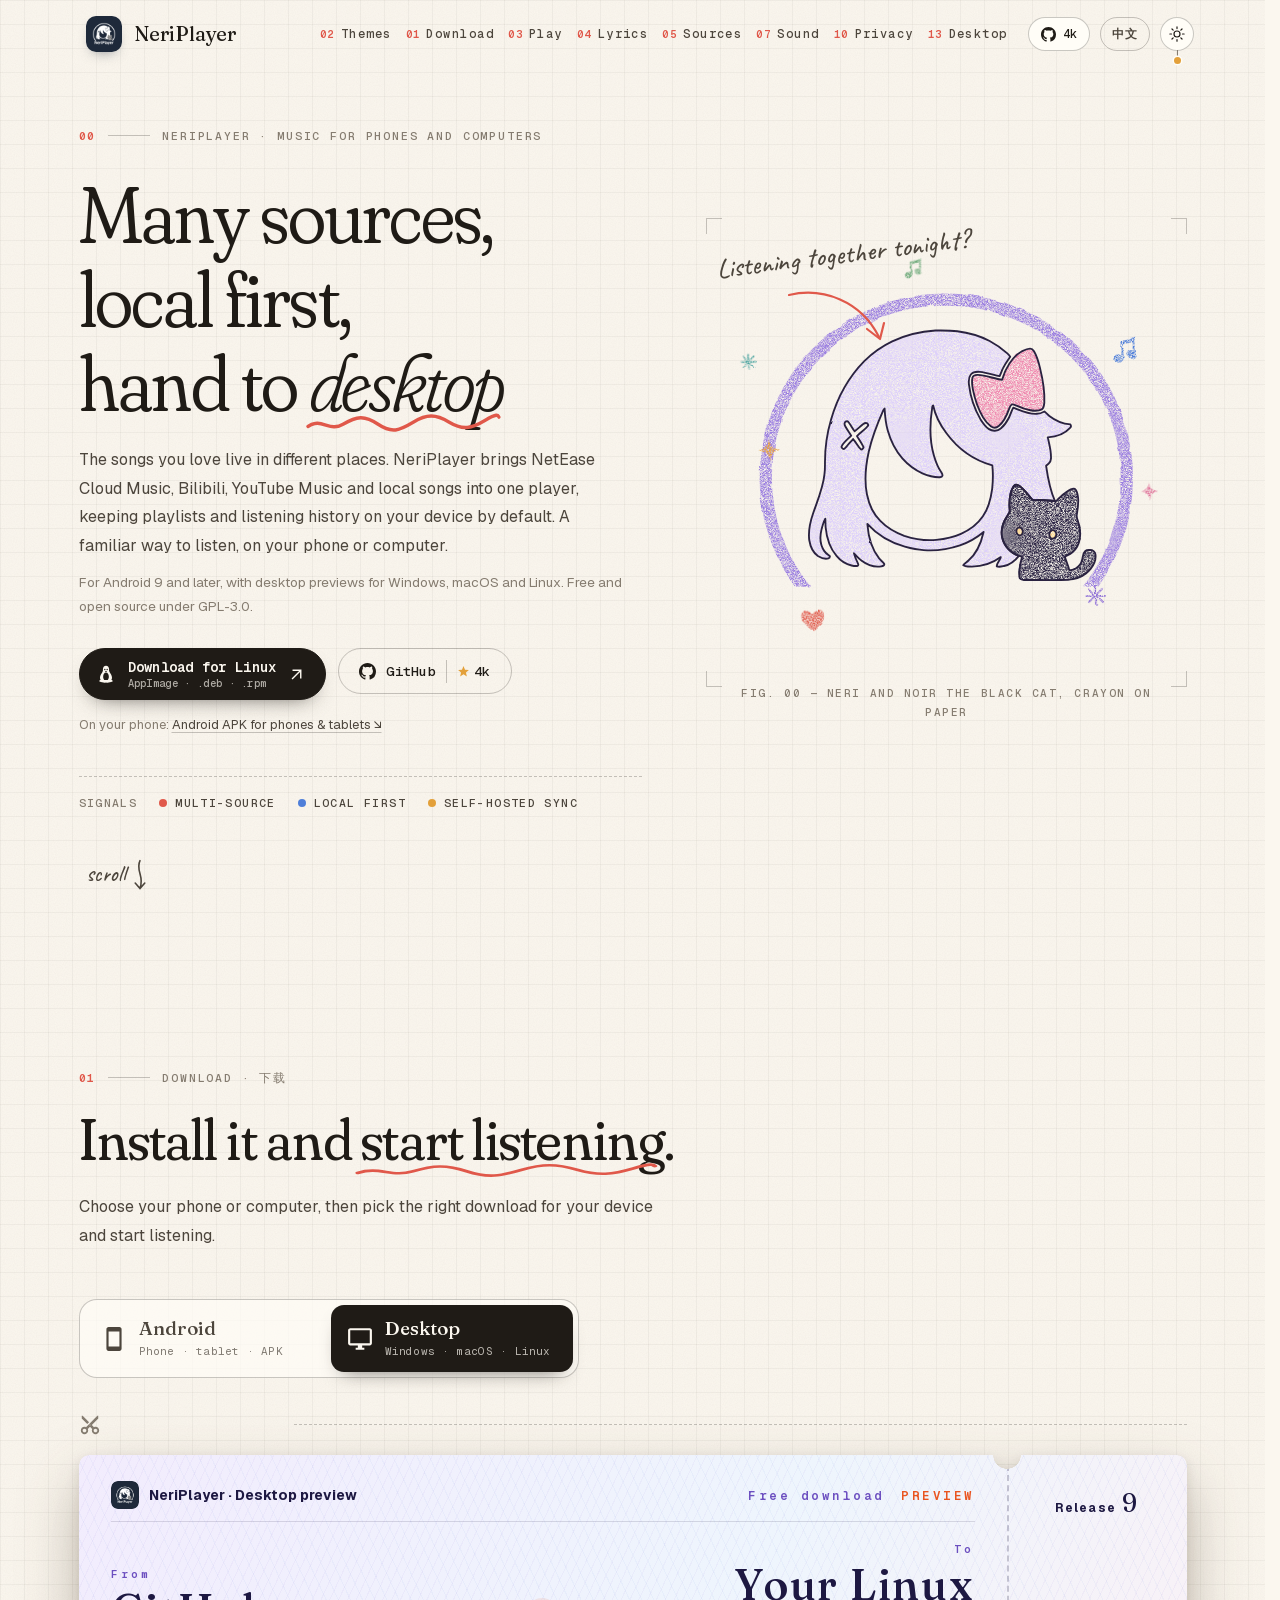
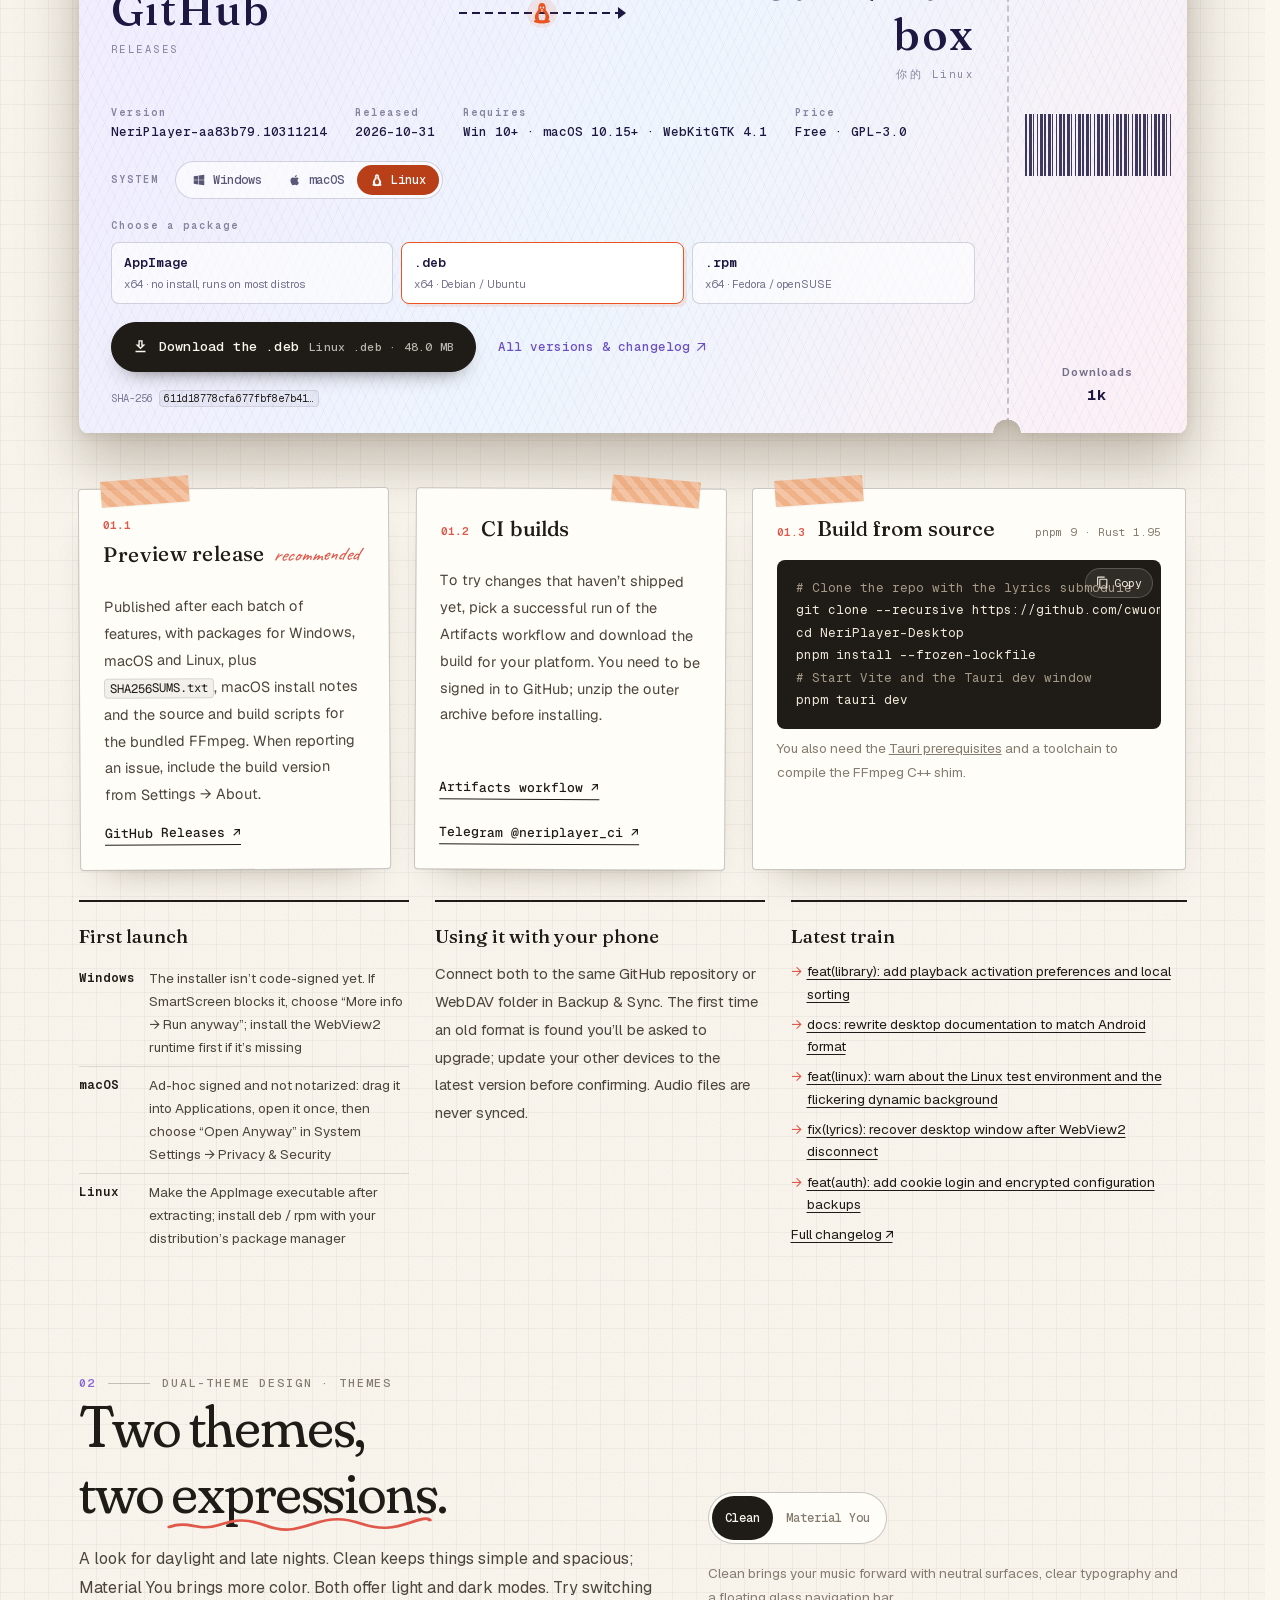
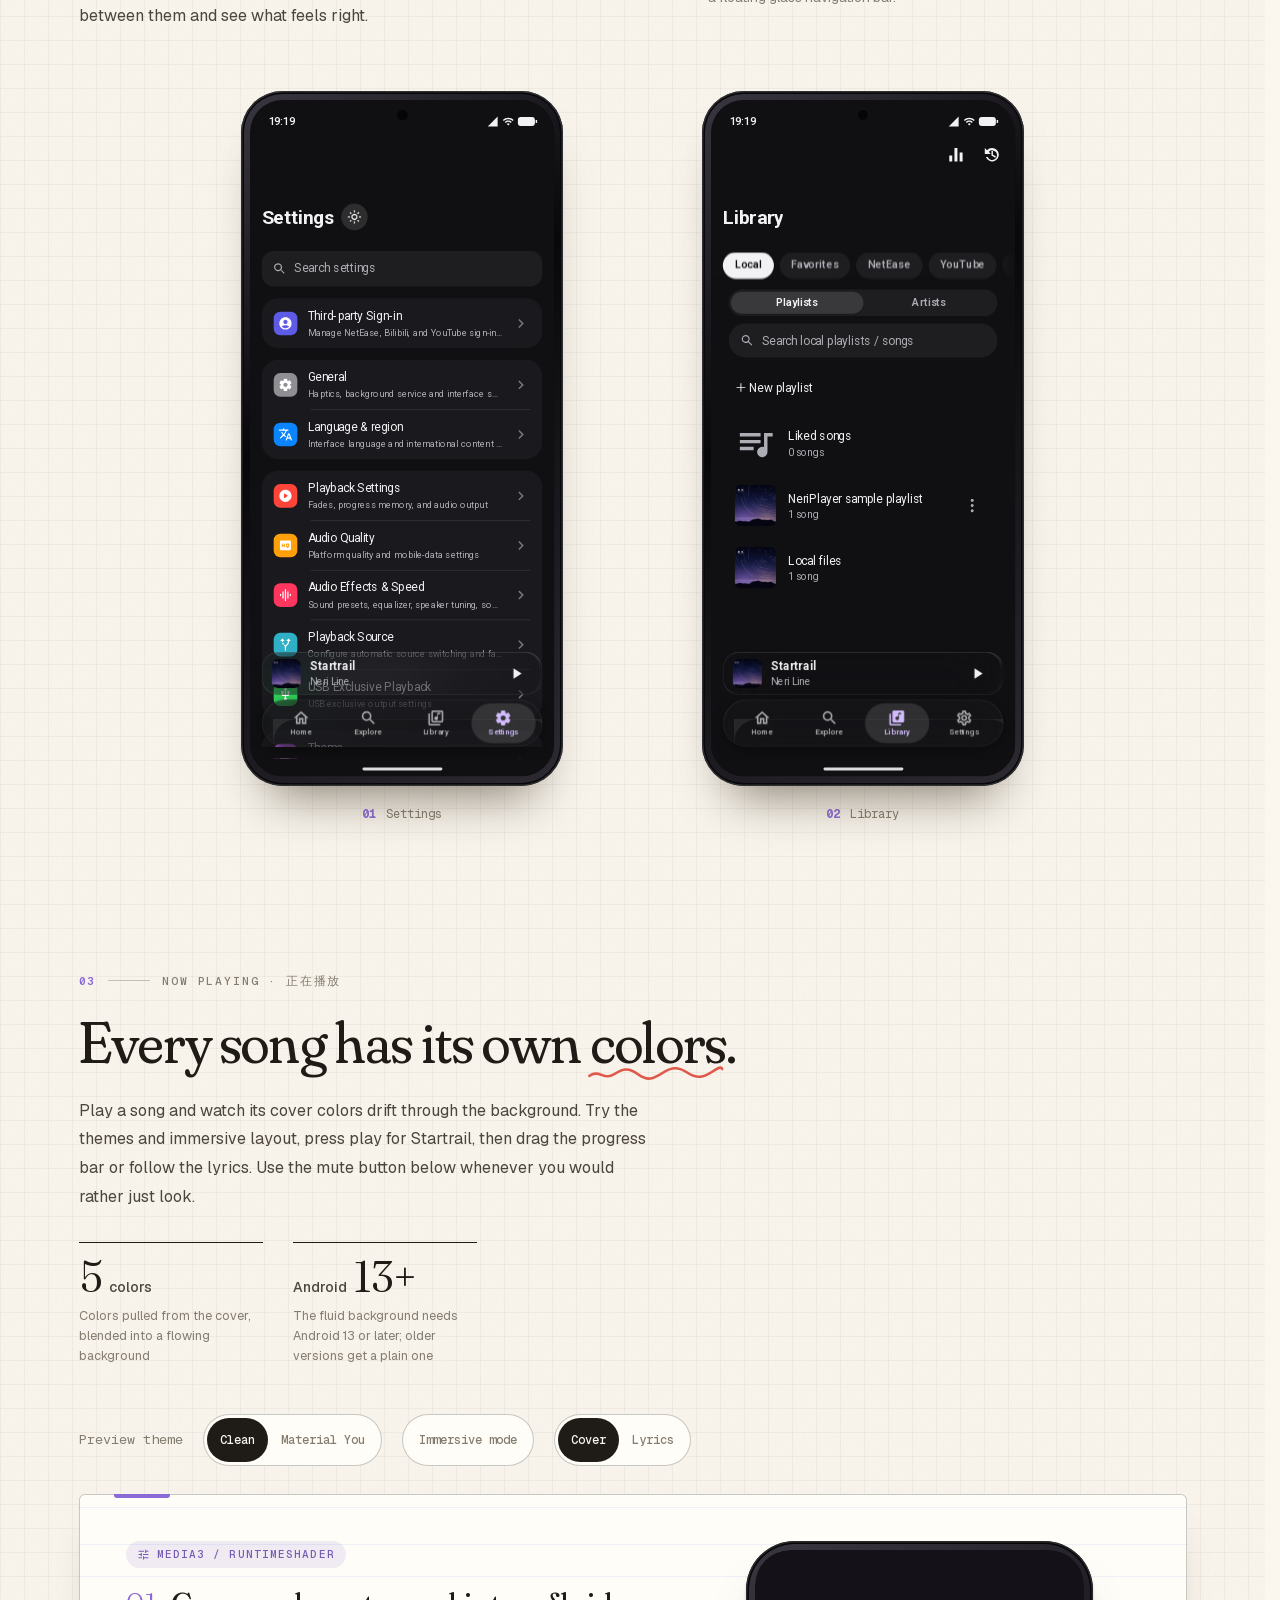
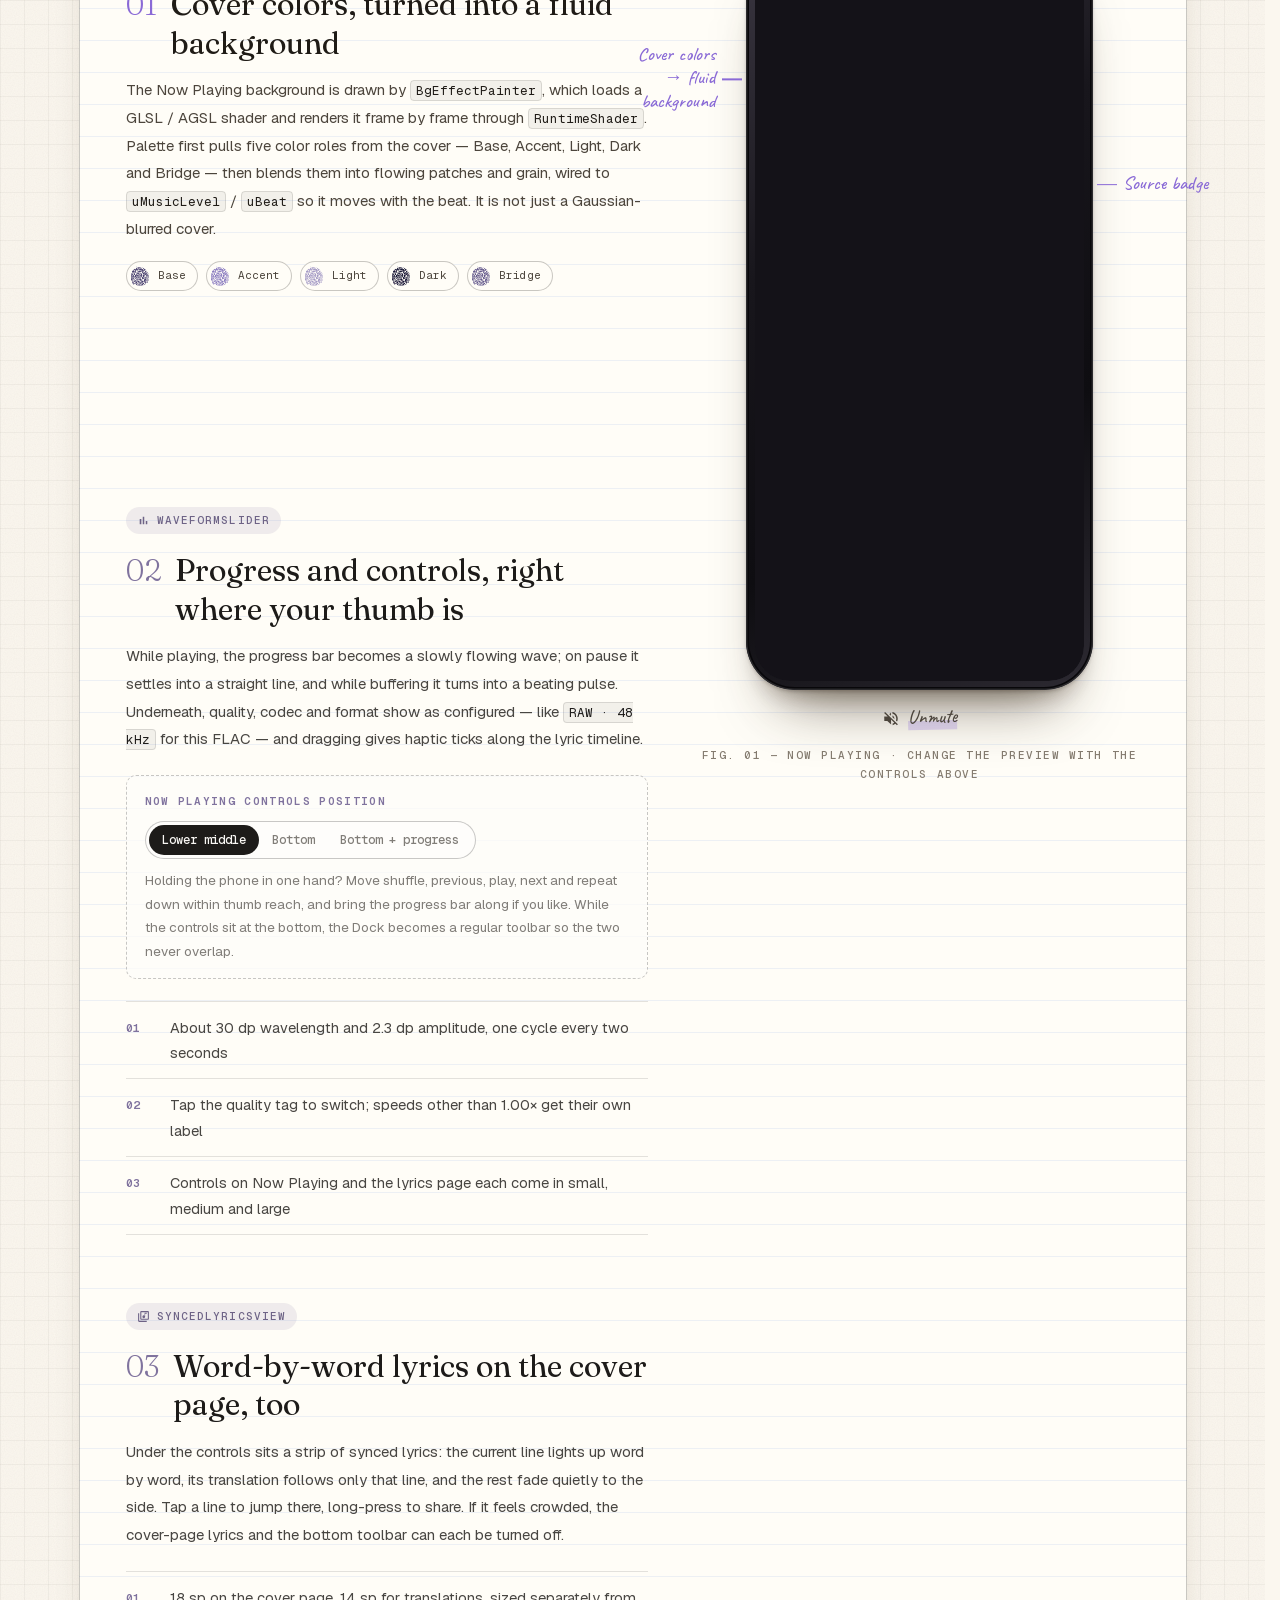
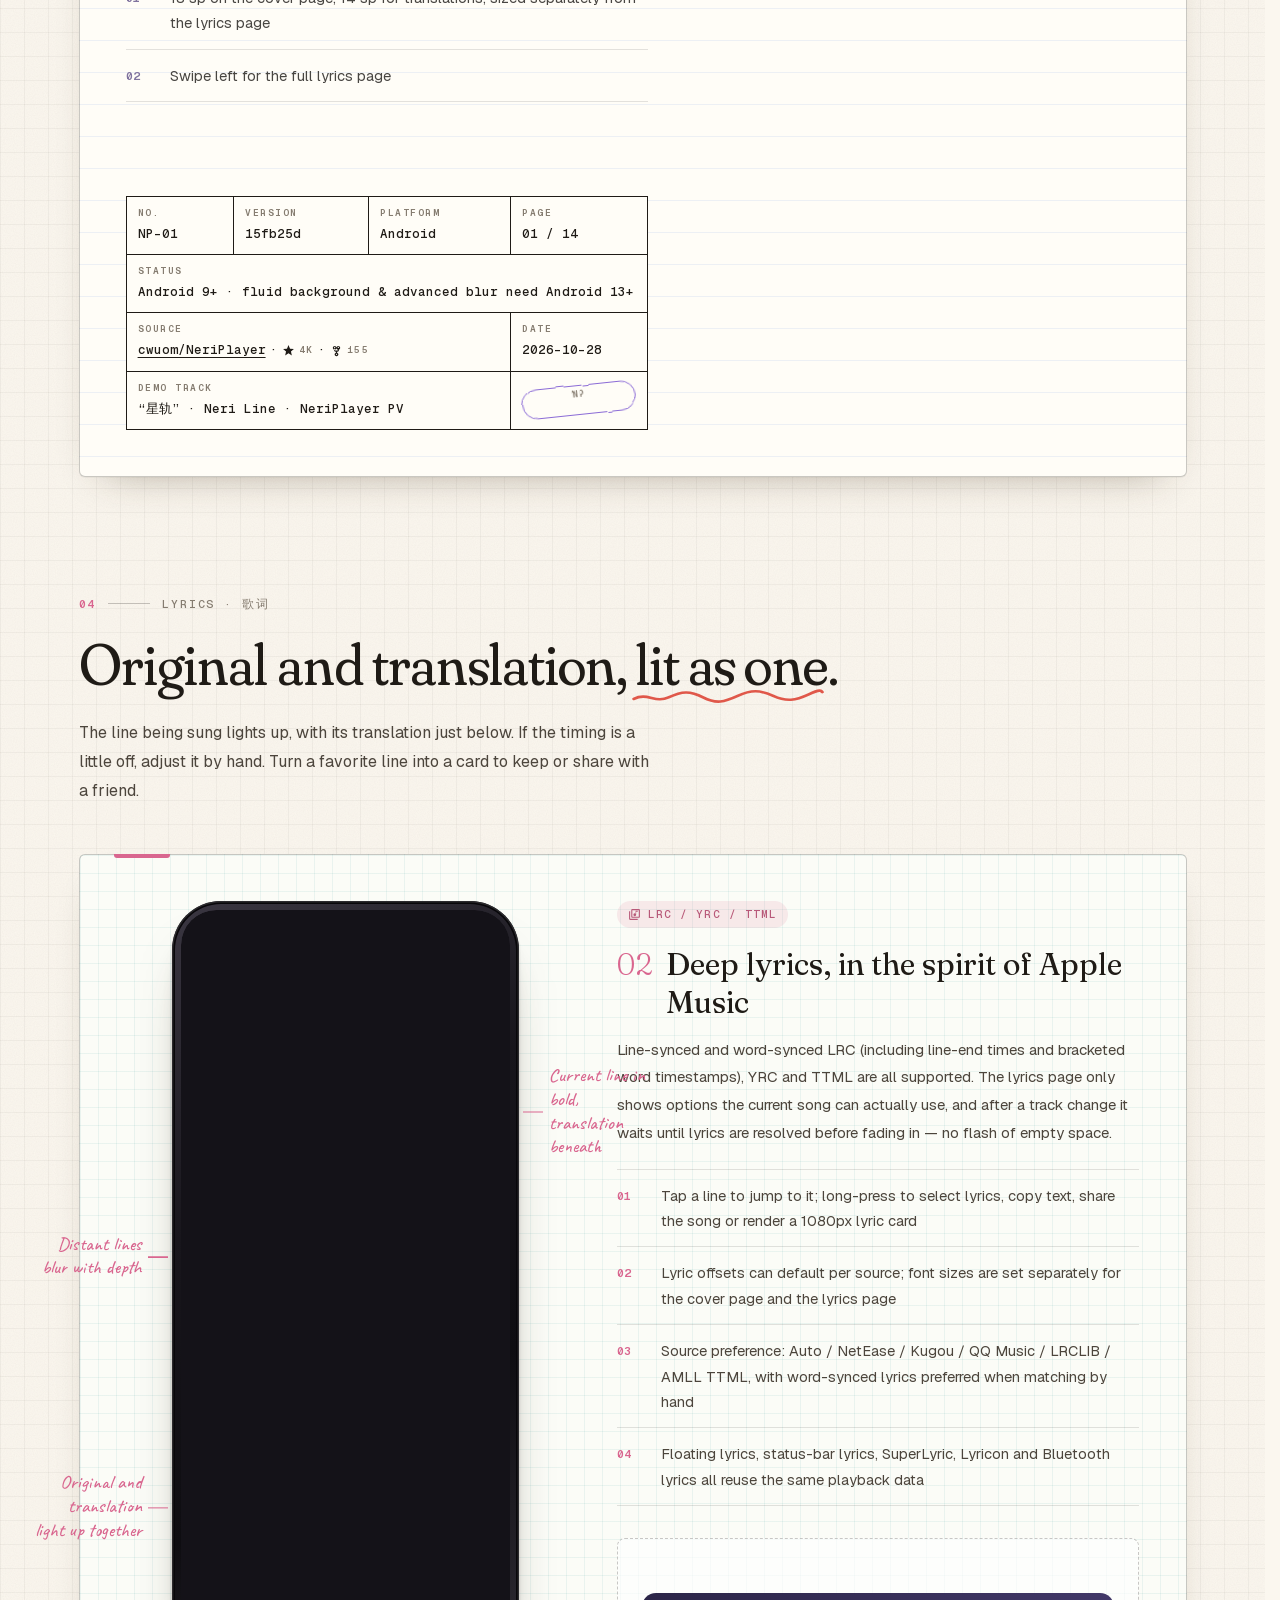
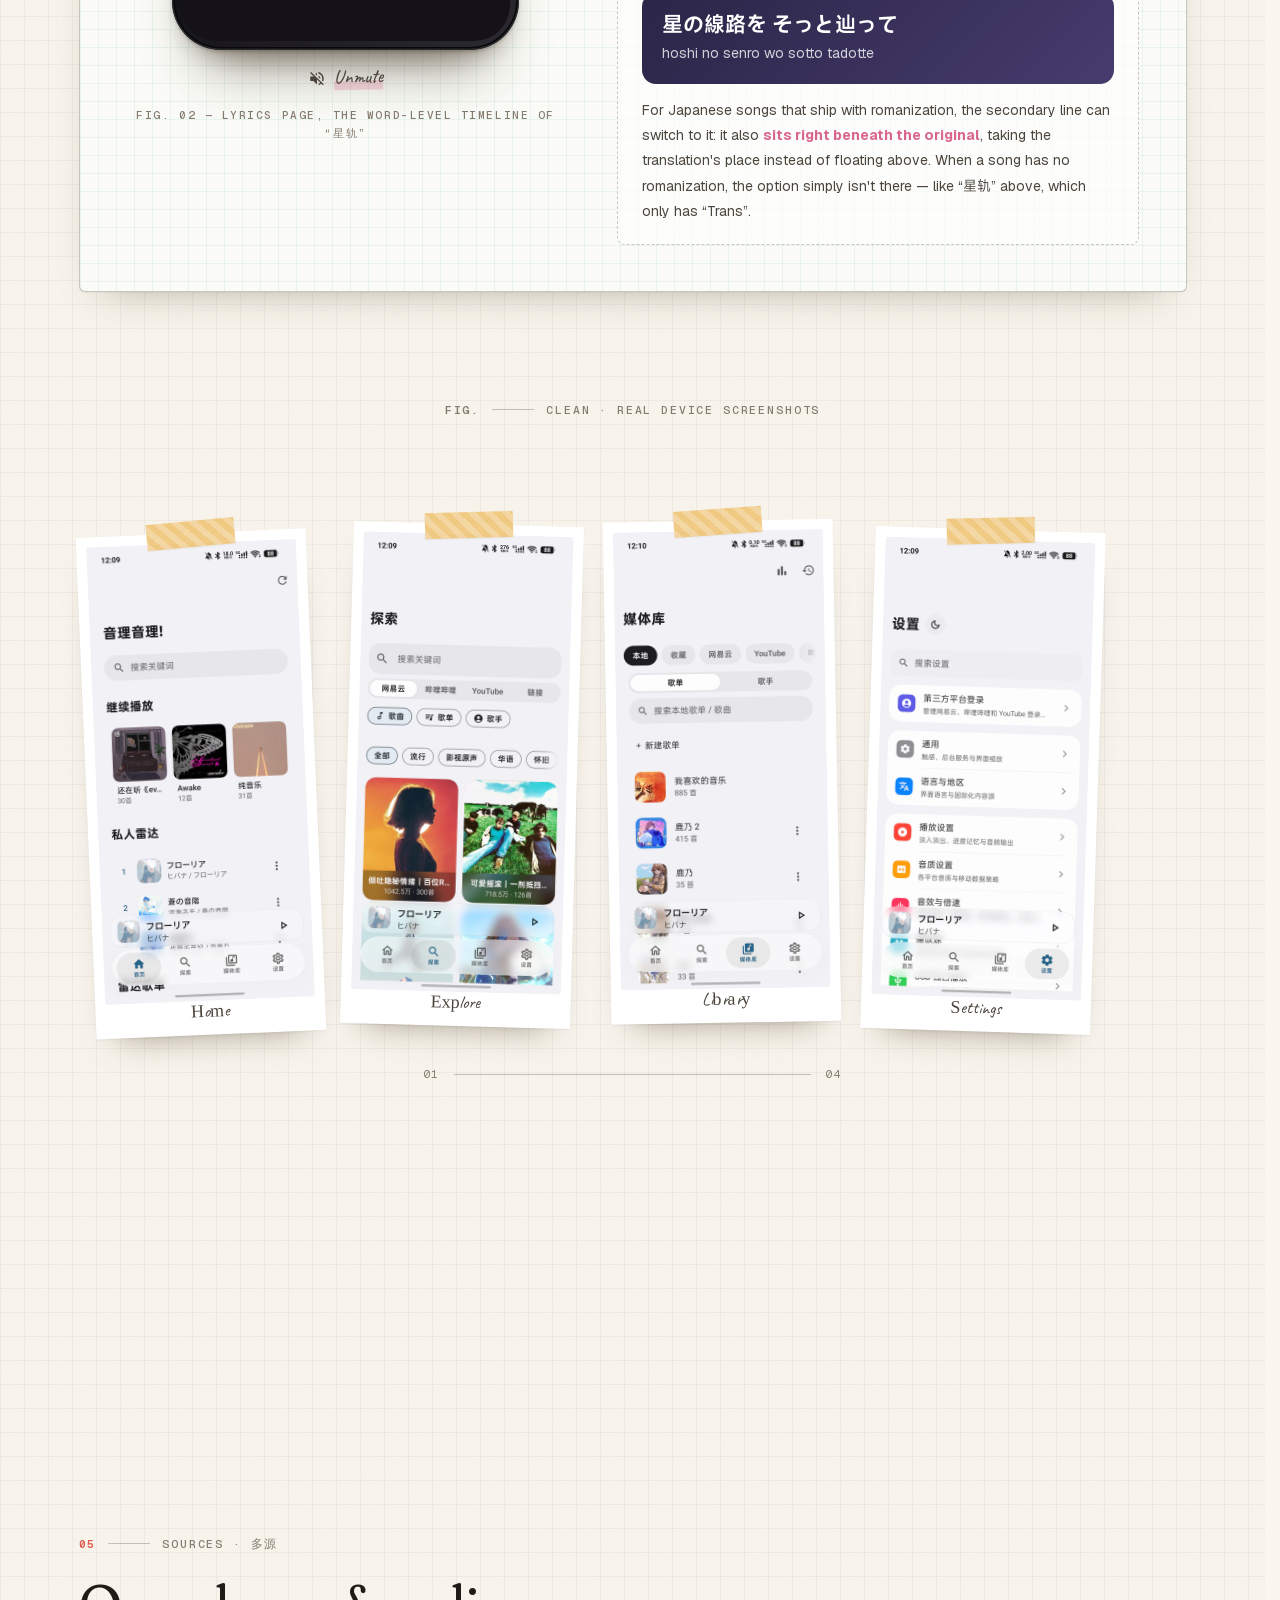
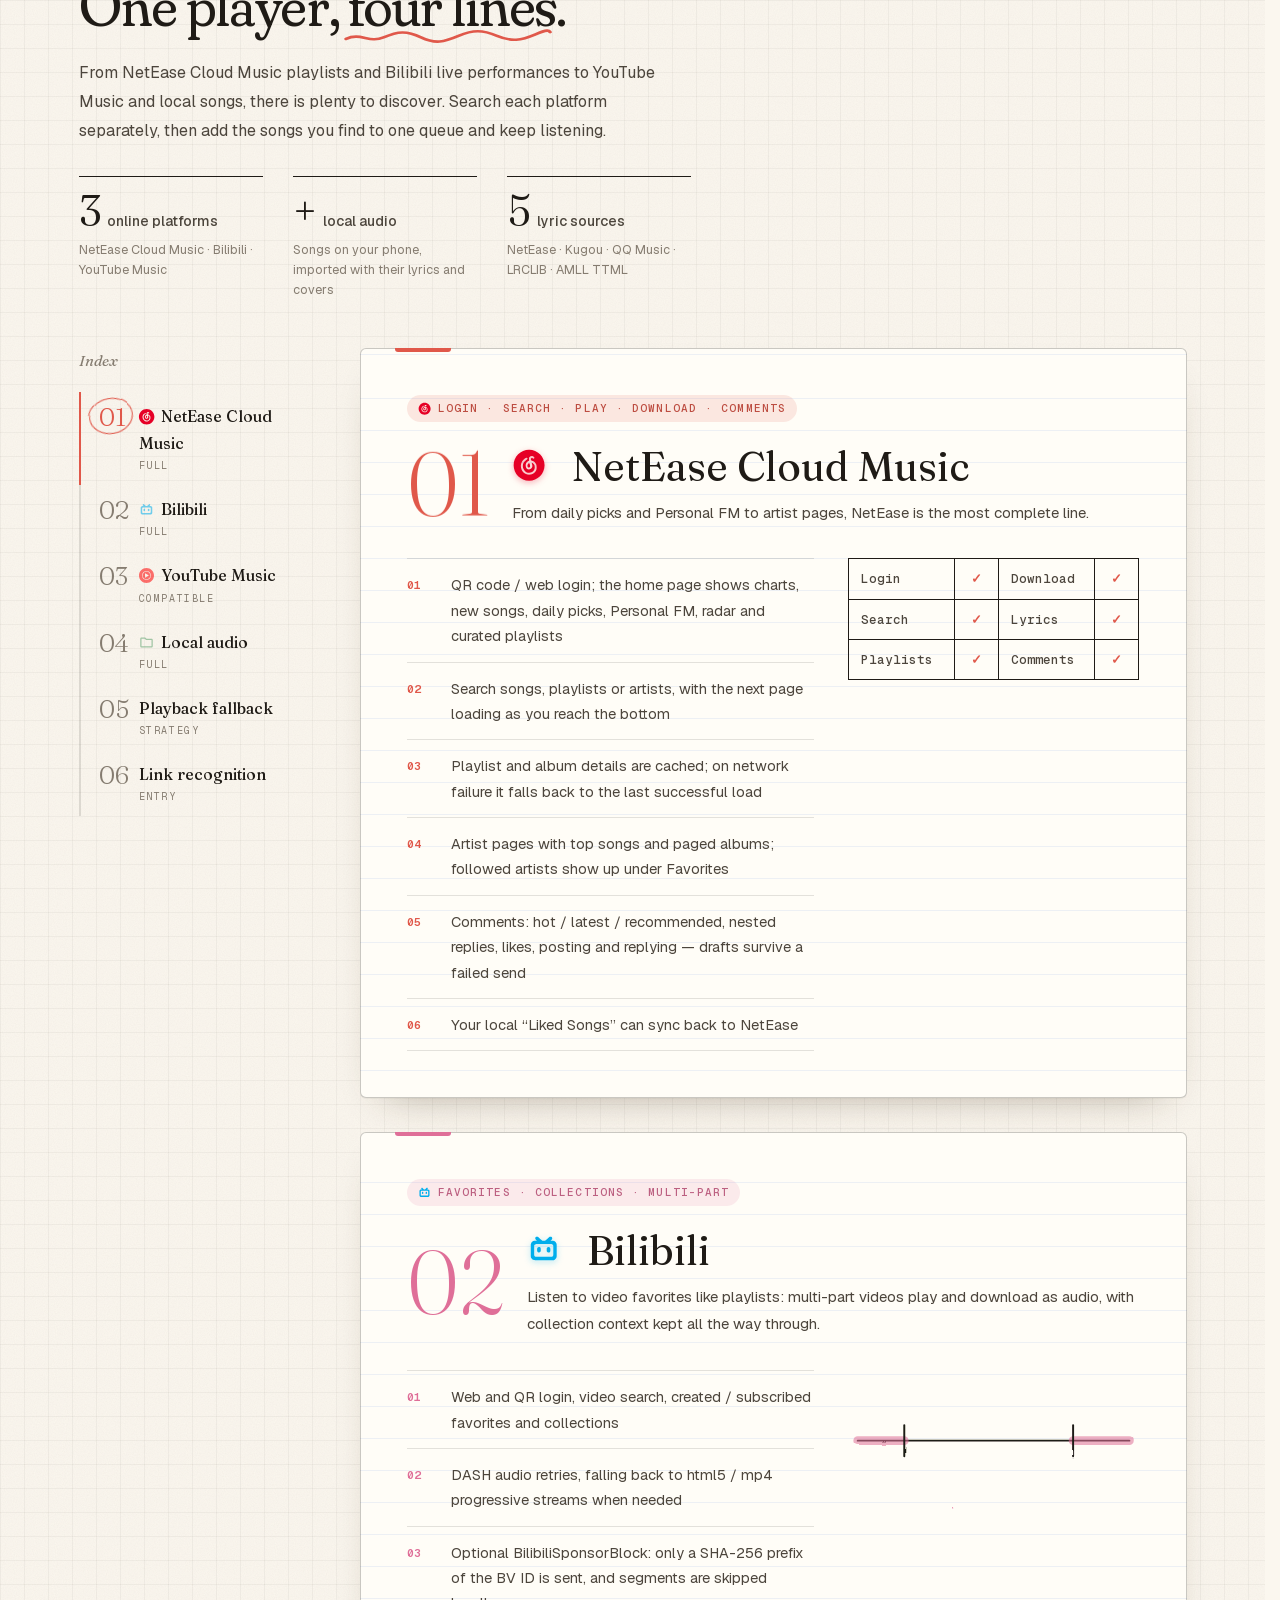
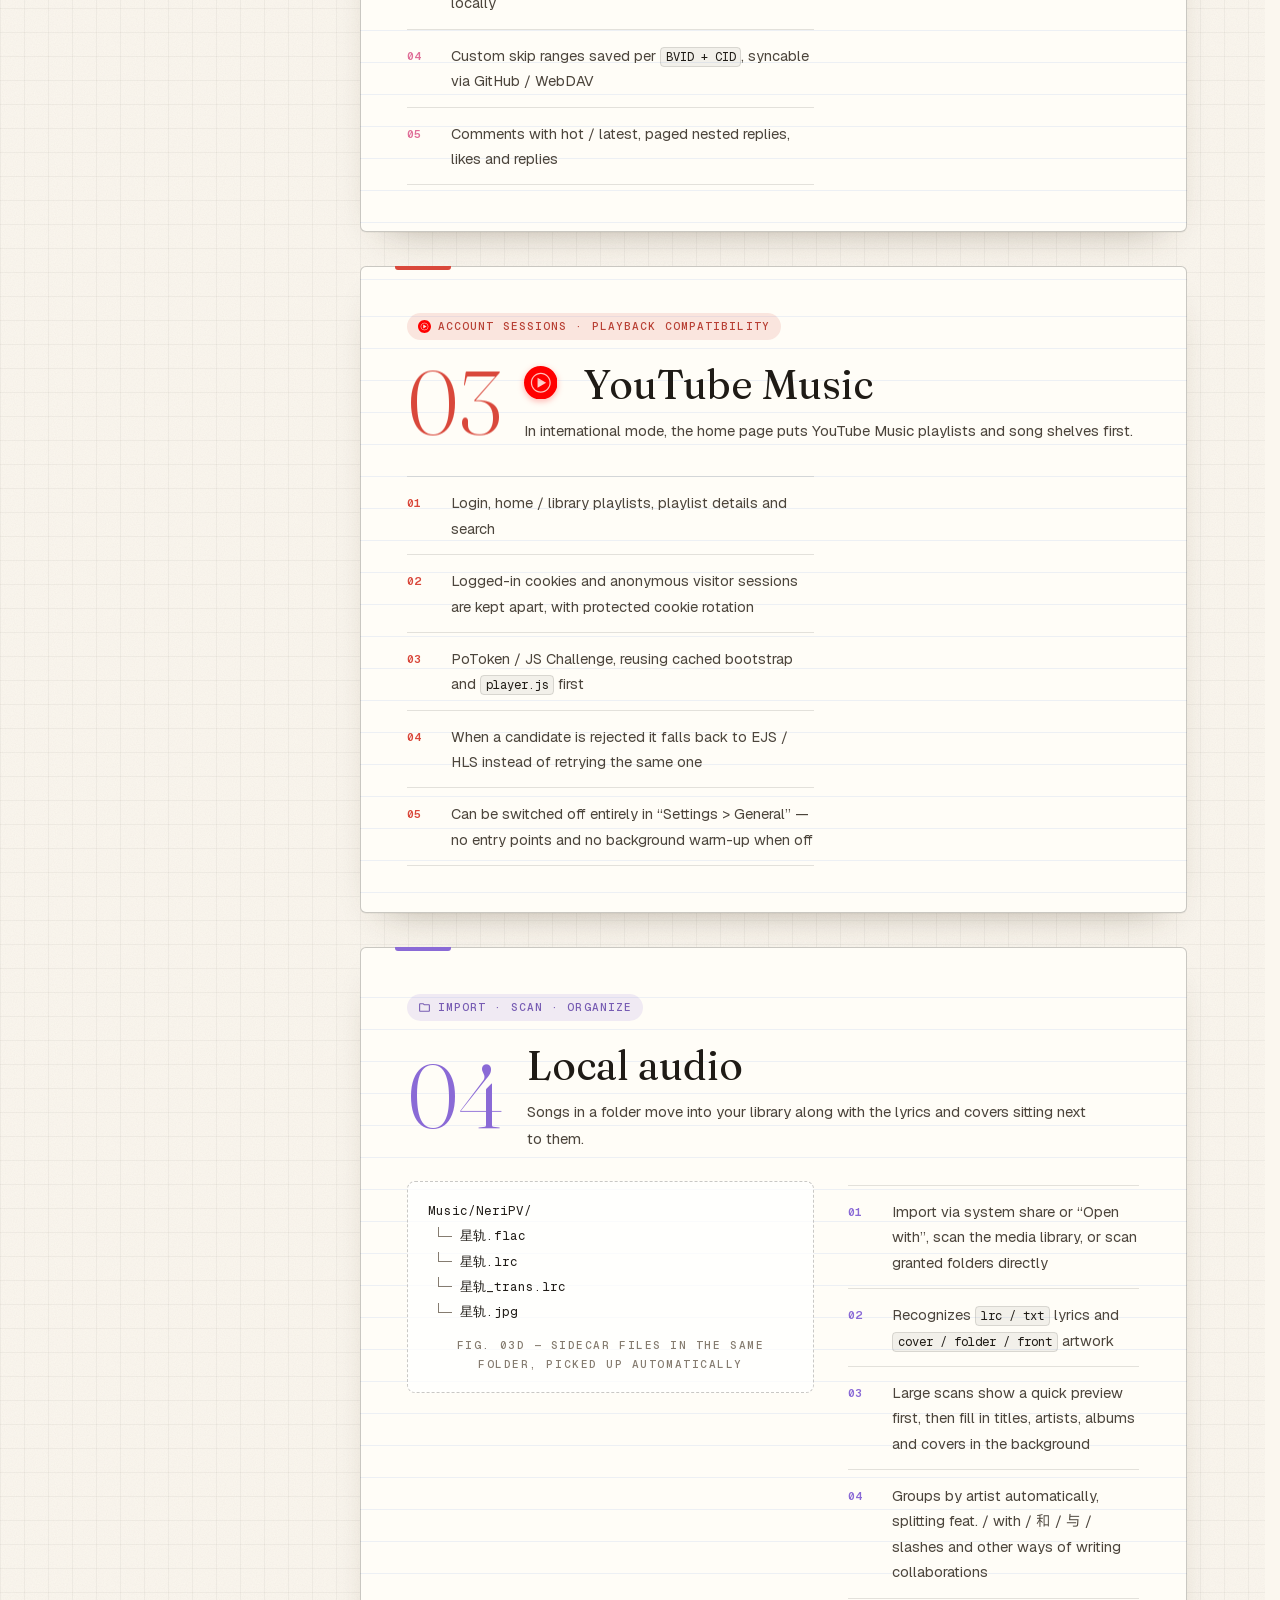
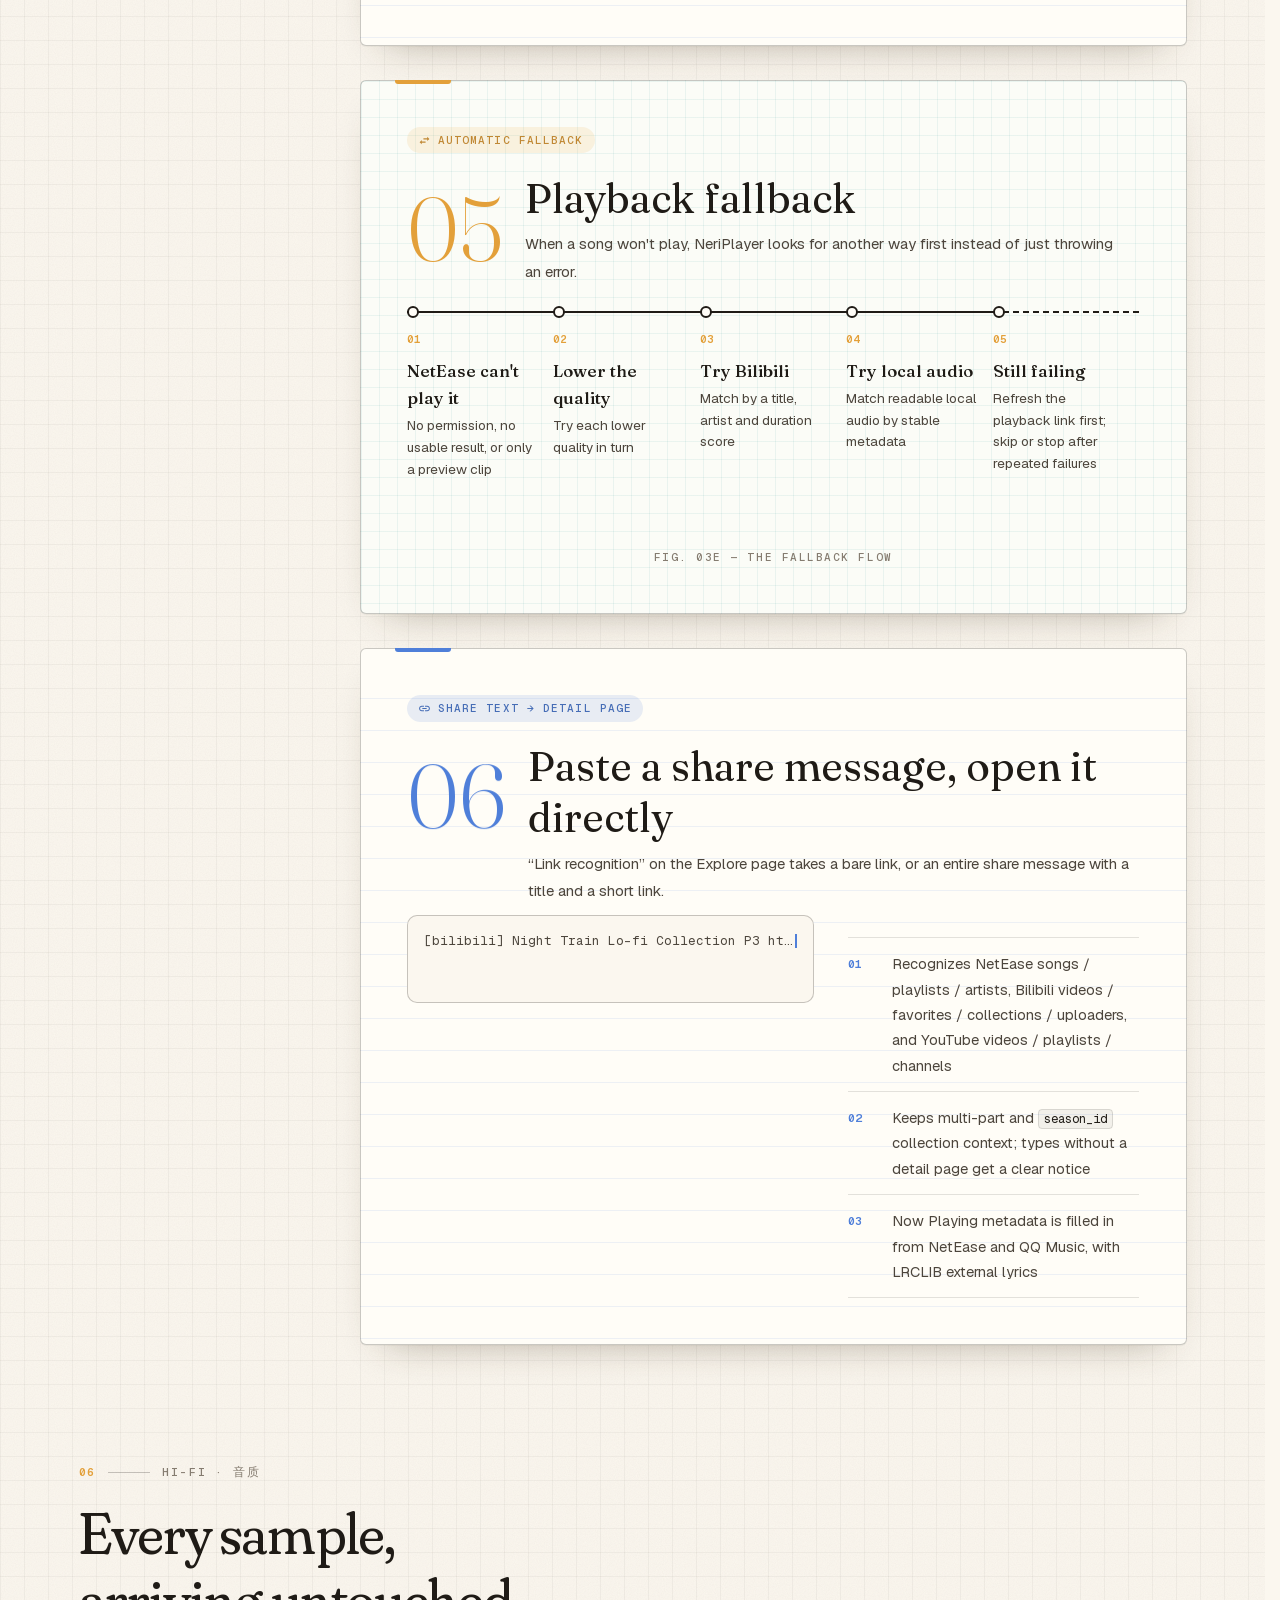
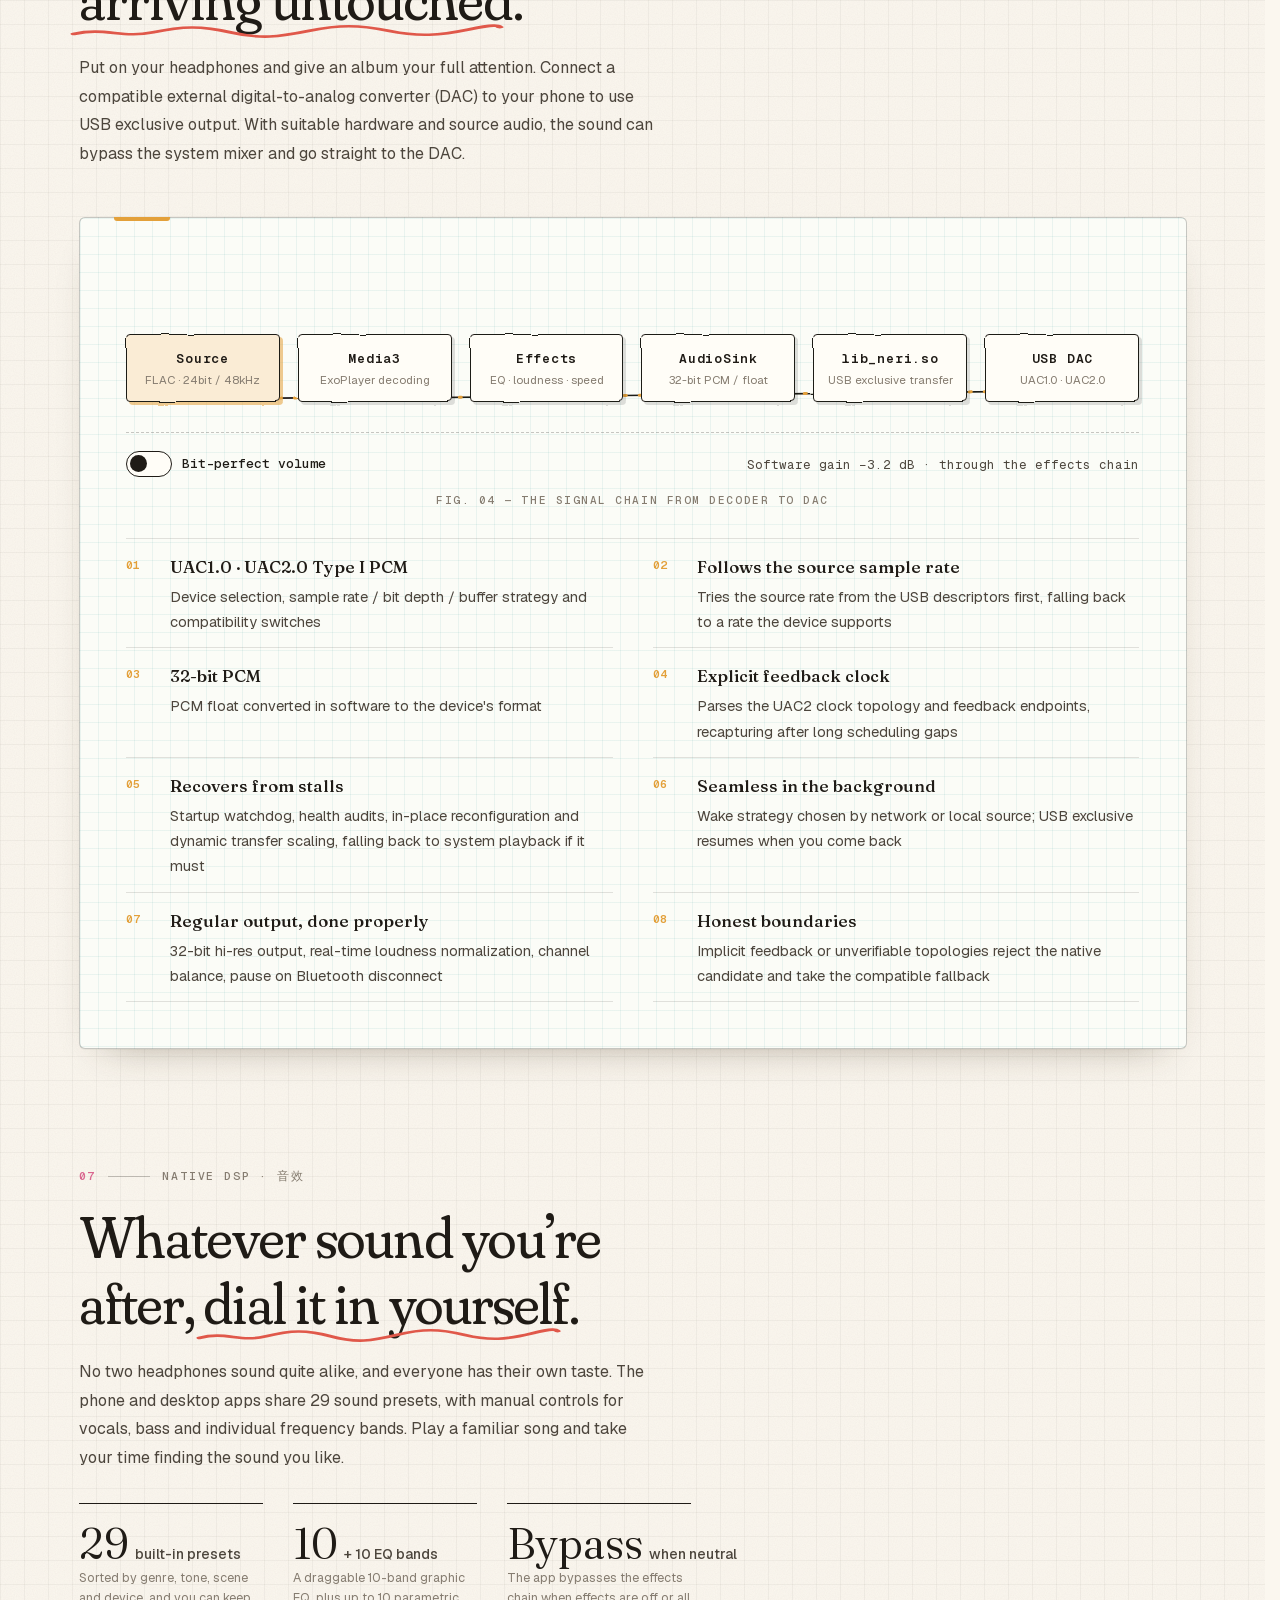
==== commit 3d5fc3e0: "perf(site): compress startup scripts without renaming functions" ====
--- a/en/index.html
+++ b/en/index.html
@@ -29,8 +29,8 @@
 <link rel="preload" href="../assets/fonts/np-serif-fd6eccc6f6de-critical.woff2" as="font" type="font/woff2" crossorigin="">
 <link rel="preload" href="../assets/fonts/geist.woff2" as="font" type="font/woff2" crossorigin="">
 
-<link rel="preload" href="../assets/js/core.js?v=c078cab2e09d" as="script" fetchpriority="high">
-<link rel="preload" href="../assets/js/motion.js?v=f5b8ebdd437c" as="script" fetchpriority="high">
+<link rel="preload" href="../assets/js/core.min.js?v=db85fffa396e" as="script" fetchpriority="high">
+<link rel="preload" href="../assets/js/motion.min.js?v=11c902c30203" as="script" fetchpriority="high">
 <link rel="preload" href="../assets/fonts/geist-mono.woff2" as="font" type="font/woff2" crossorigin="">
 <link rel="preload" href="../assets/fonts/caveat-8f7e8778d00e-critical.woff2" as="font" type="font/woff2" crossorigin="">
 <link rel="preload" href="../assets/fonts/np-hand-8a0093060611-critical.woff2" as="font" type="font/woff2" crossorigin="">
@@ -62,11 +62,11 @@
   document.documentElement.classList.replace('no-js', 'js');
   setTimeout(function () { if (!window.NP || (!window.NP.shellReady && !window.NP.booted)) document.documentElement.classList.add('np-fallback'); }, 4000);
 </script>
-<script defer="" fetchpriority="high" src="../assets/js/core.js?v=c078cab2e09d"></script>
-<script defer="" fetchpriority="high" src="../assets/js/motion.js?v=f5b8ebdd437c"></script>
-<script defer="" fetchpriority="high" src="../assets/js/github.js?v=54f688643433"></script>
-<script defer="" fetchpriority="high" src="../assets/js/demos.js?v=45ed6f552440"></script>
-<script defer="" fetchpriority="high" src="../assets/js/main.js?v=d9450455f590" data-font-version="50bcd351c9ba"></script>
+<script defer="" fetchpriority="high" src="../assets/js/core.min.js?v=db85fffa396e"></script>
+<script defer="" fetchpriority="high" src="../assets/js/motion.min.js?v=11c902c30203"></script>
+<script defer="" fetchpriority="high" src="../assets/js/github.min.js?v=41200ce7bc8e"></script>
+<script defer="" fetchpriority="high" src="../assets/js/demos.min.js?v=ab564cf5715f"></script>
+<script defer="" fetchpriority="high" src="../assets/js/main.min.js?v=82d8f394486b" data-font-version="50bcd351c9ba"></script>
 <script type="application/x-np-preview" data-np-module="../assets/js/gl.js?v=dcac3c6905c9"></script>
 <script type="application/x-np-preview" data-np-module="../assets/js/lyrics.js?v=f111f18eb43a"></script>
 <script type="application/x-np-preview" data-np-module="../assets/js/phone.js?v=4df463a9a28e"></script>
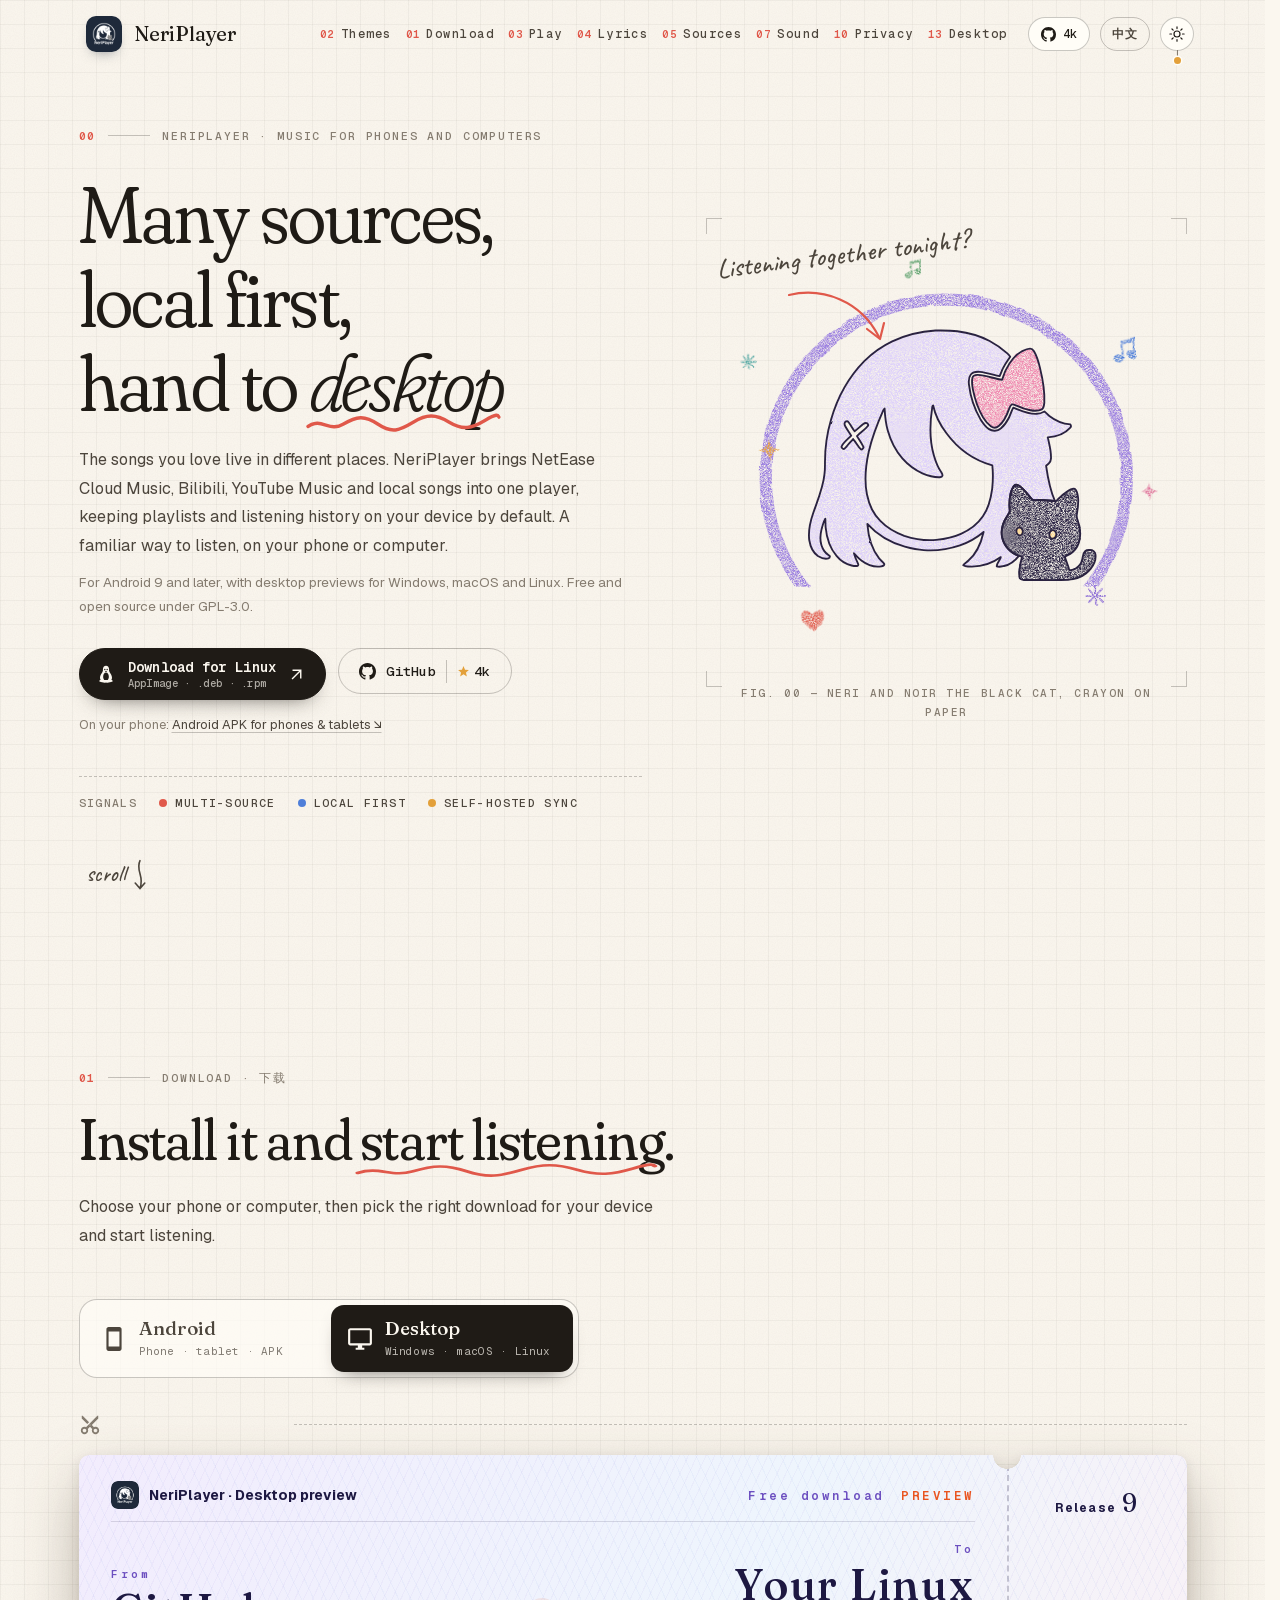
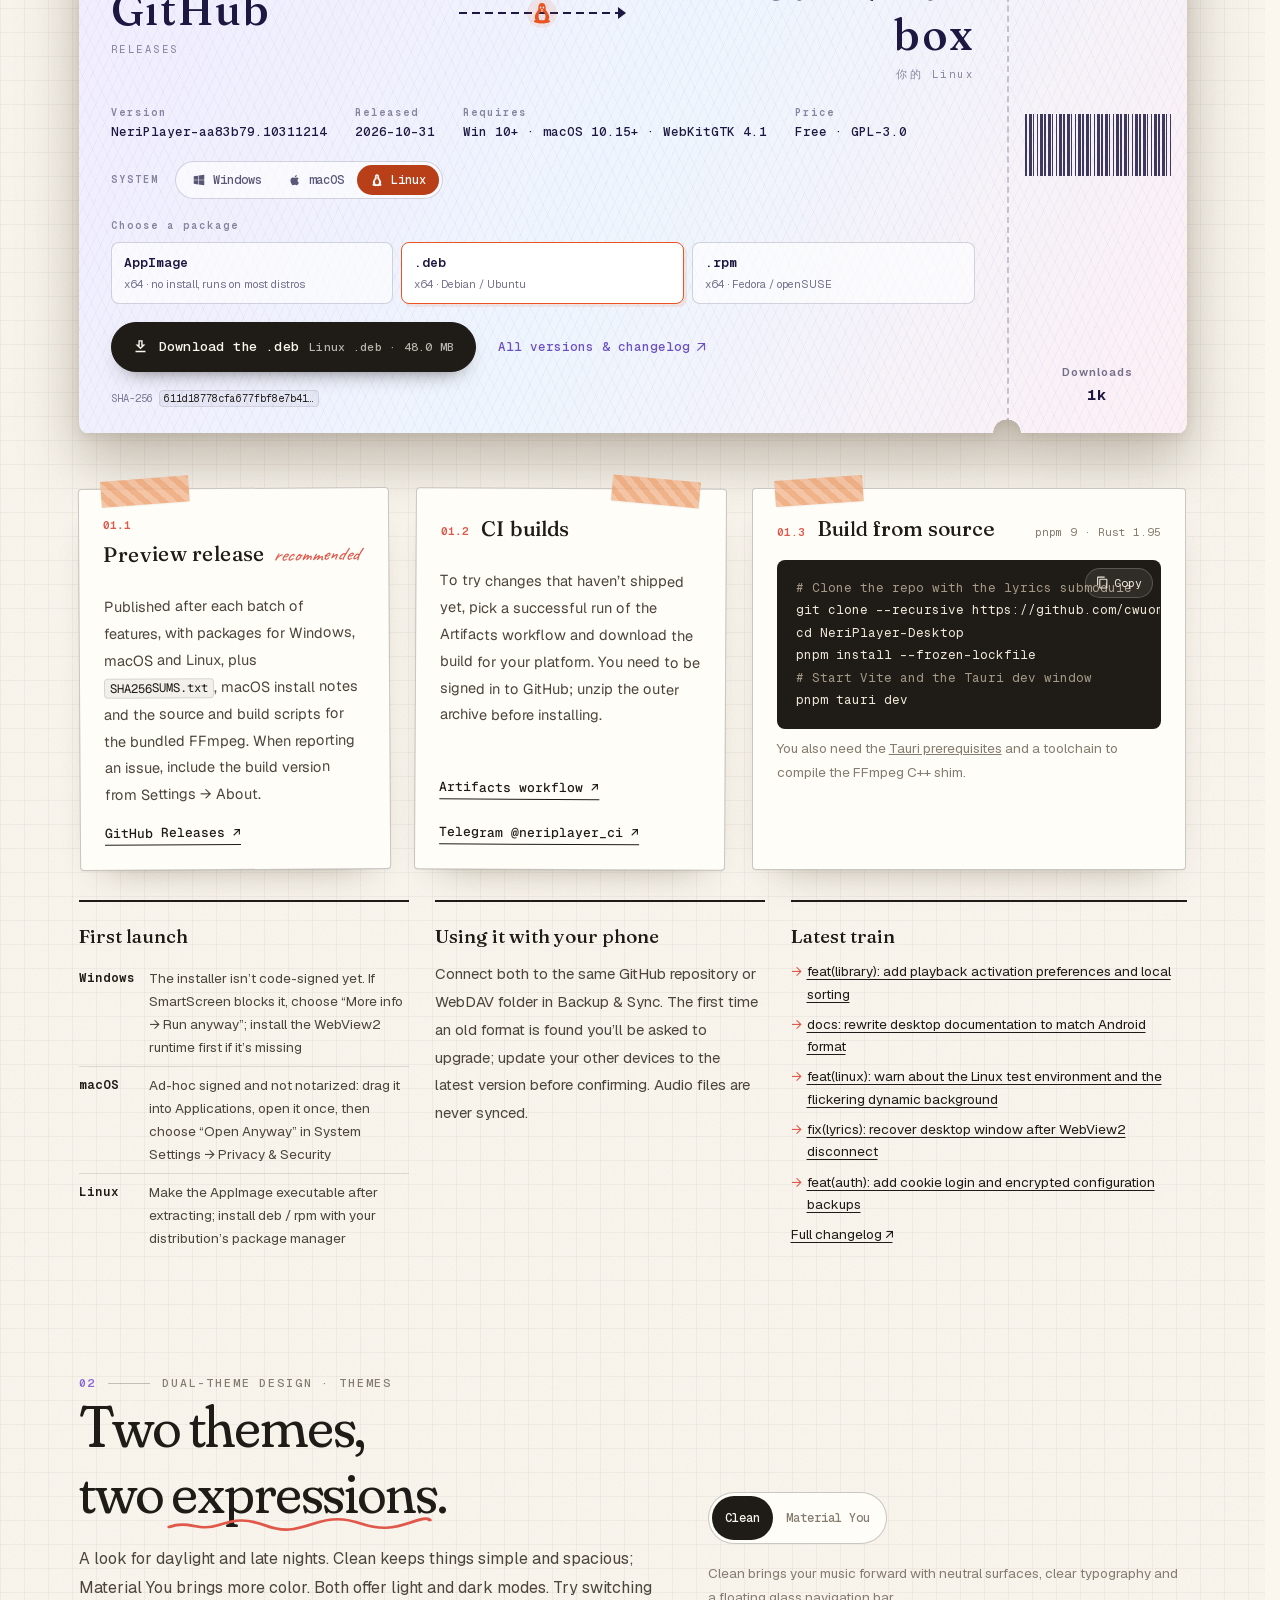
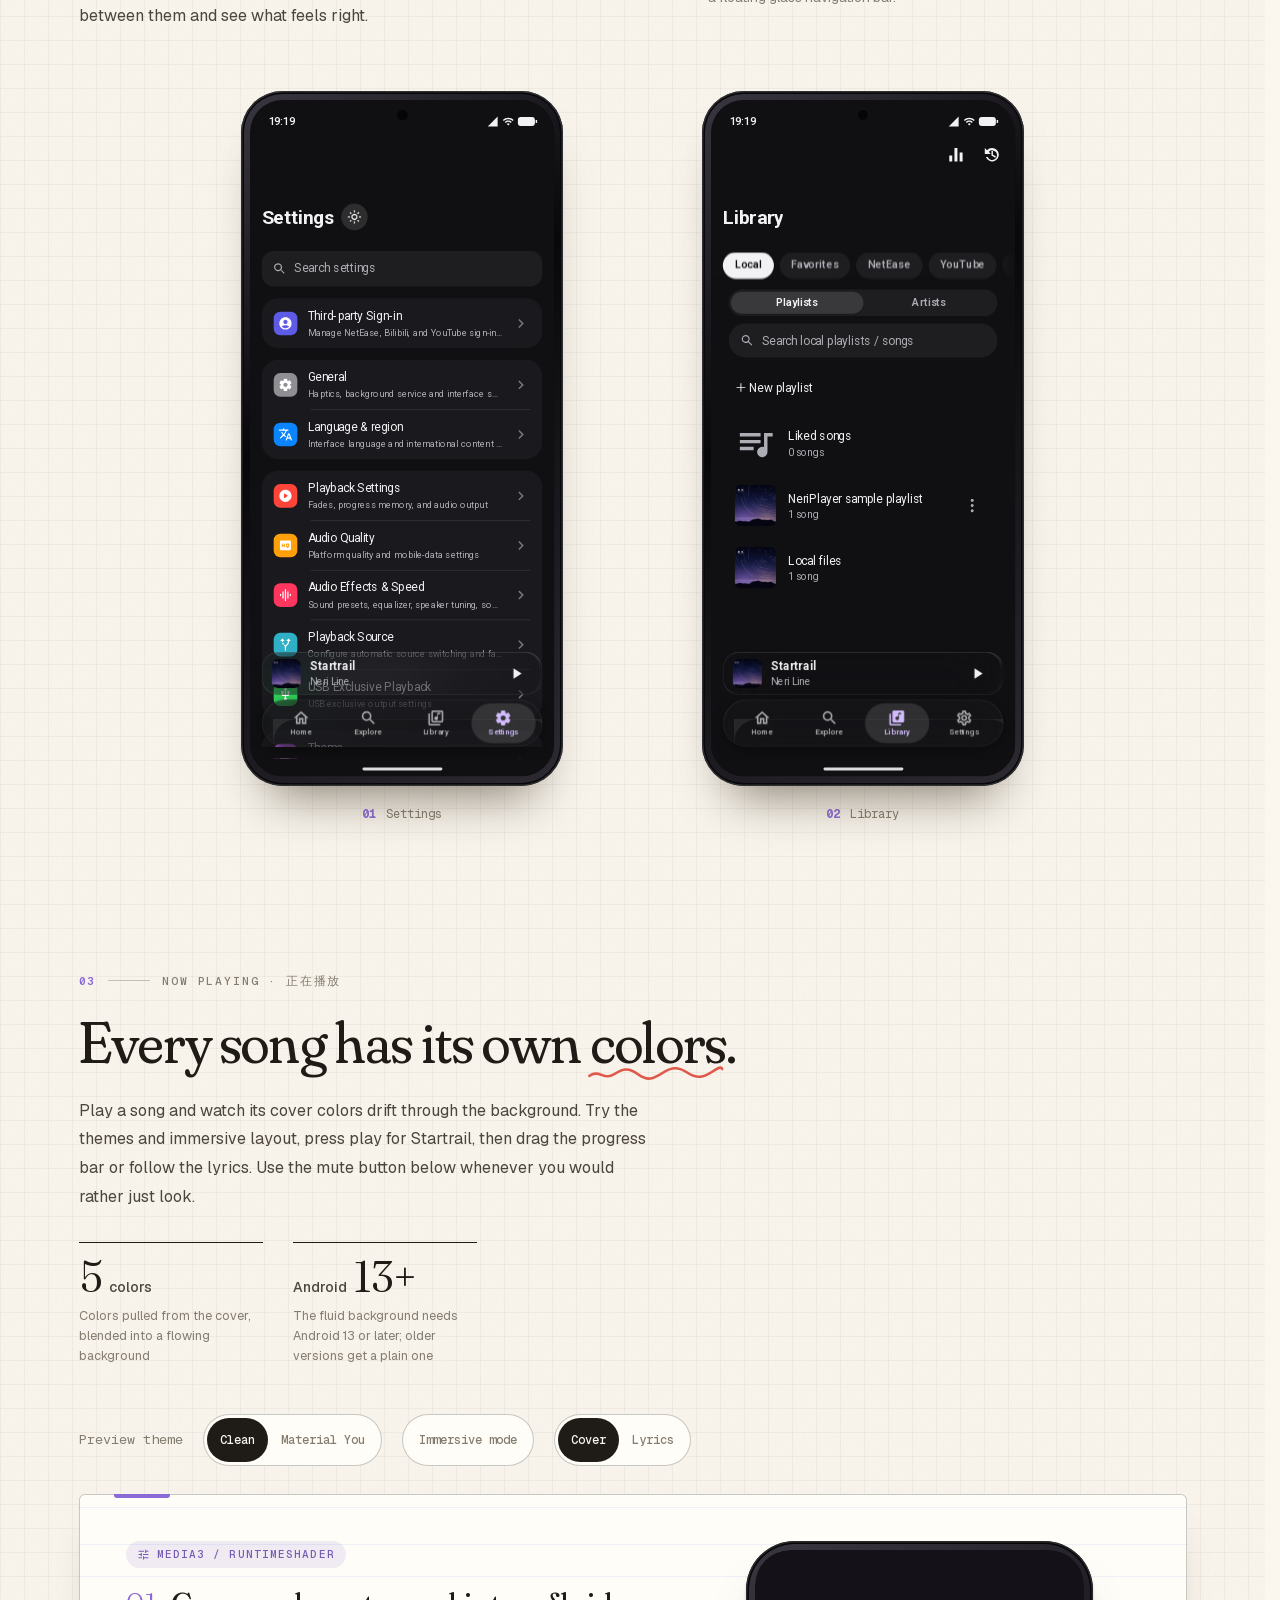
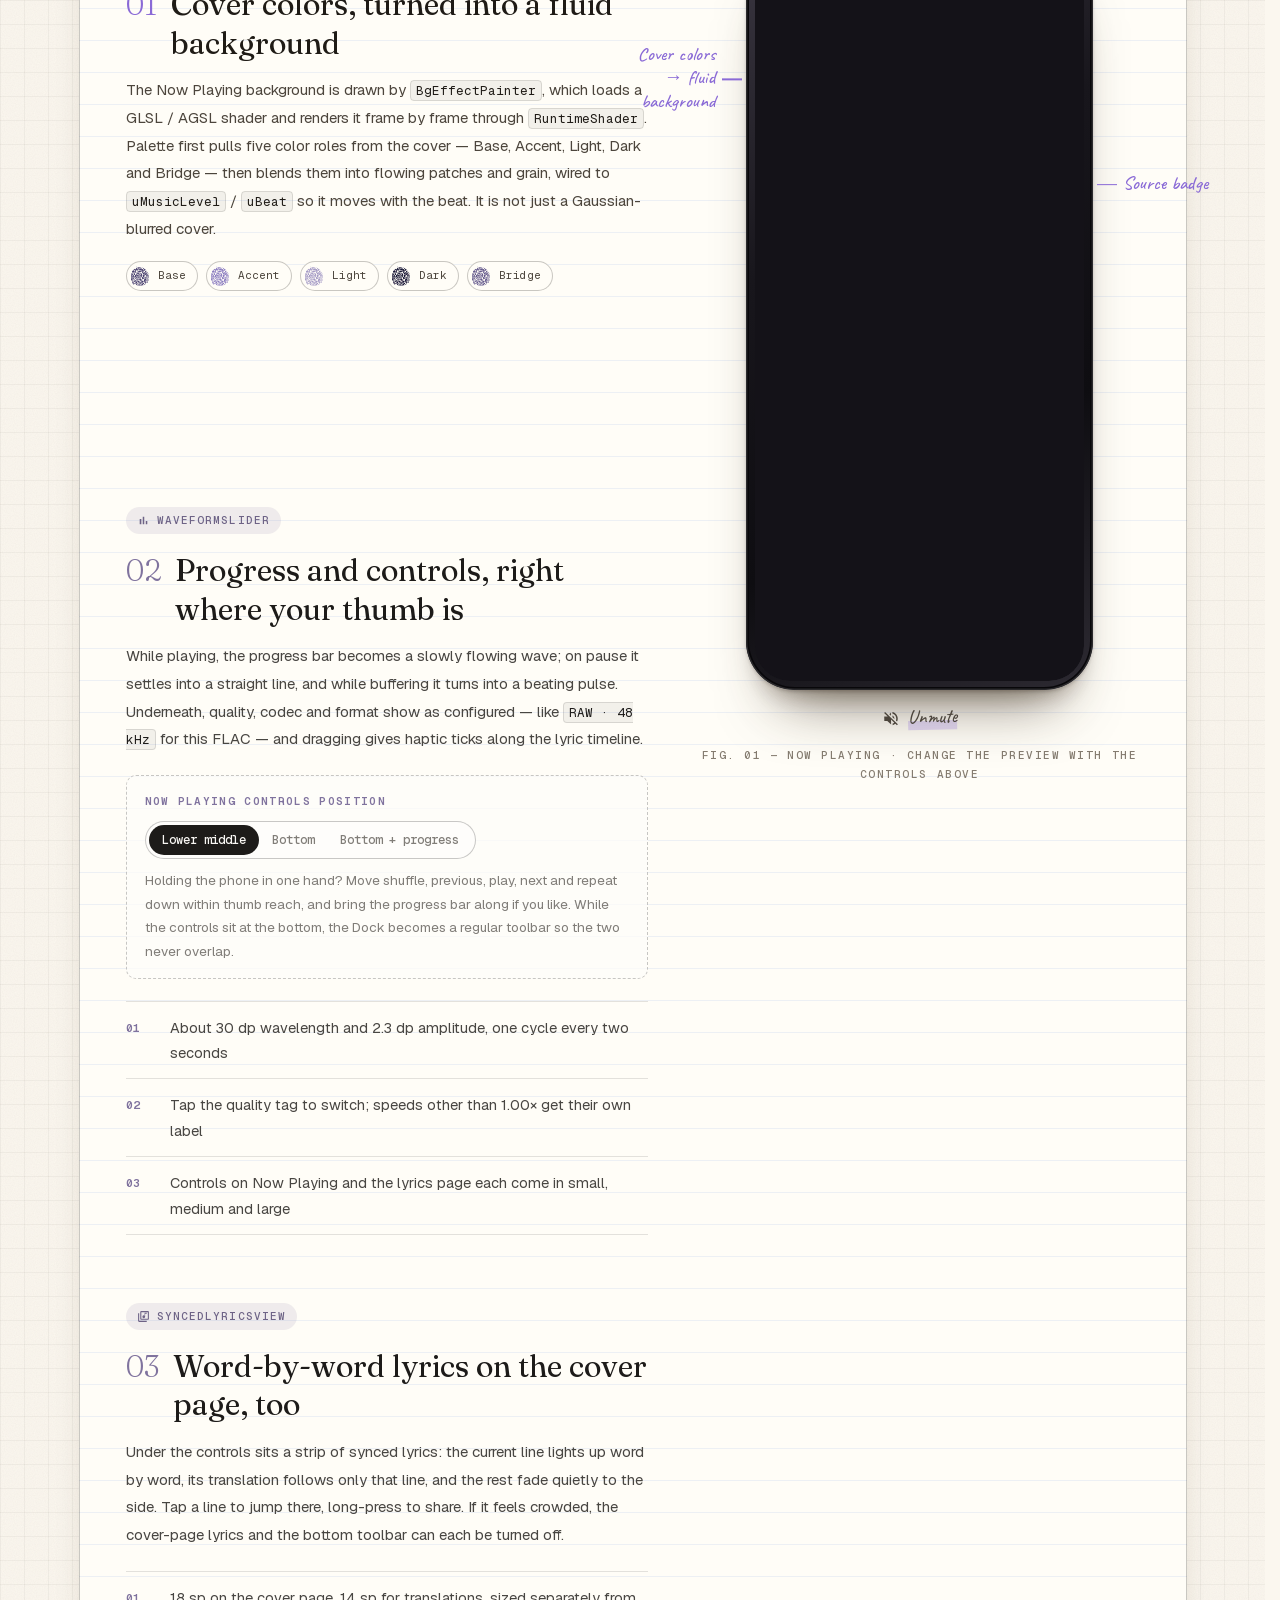
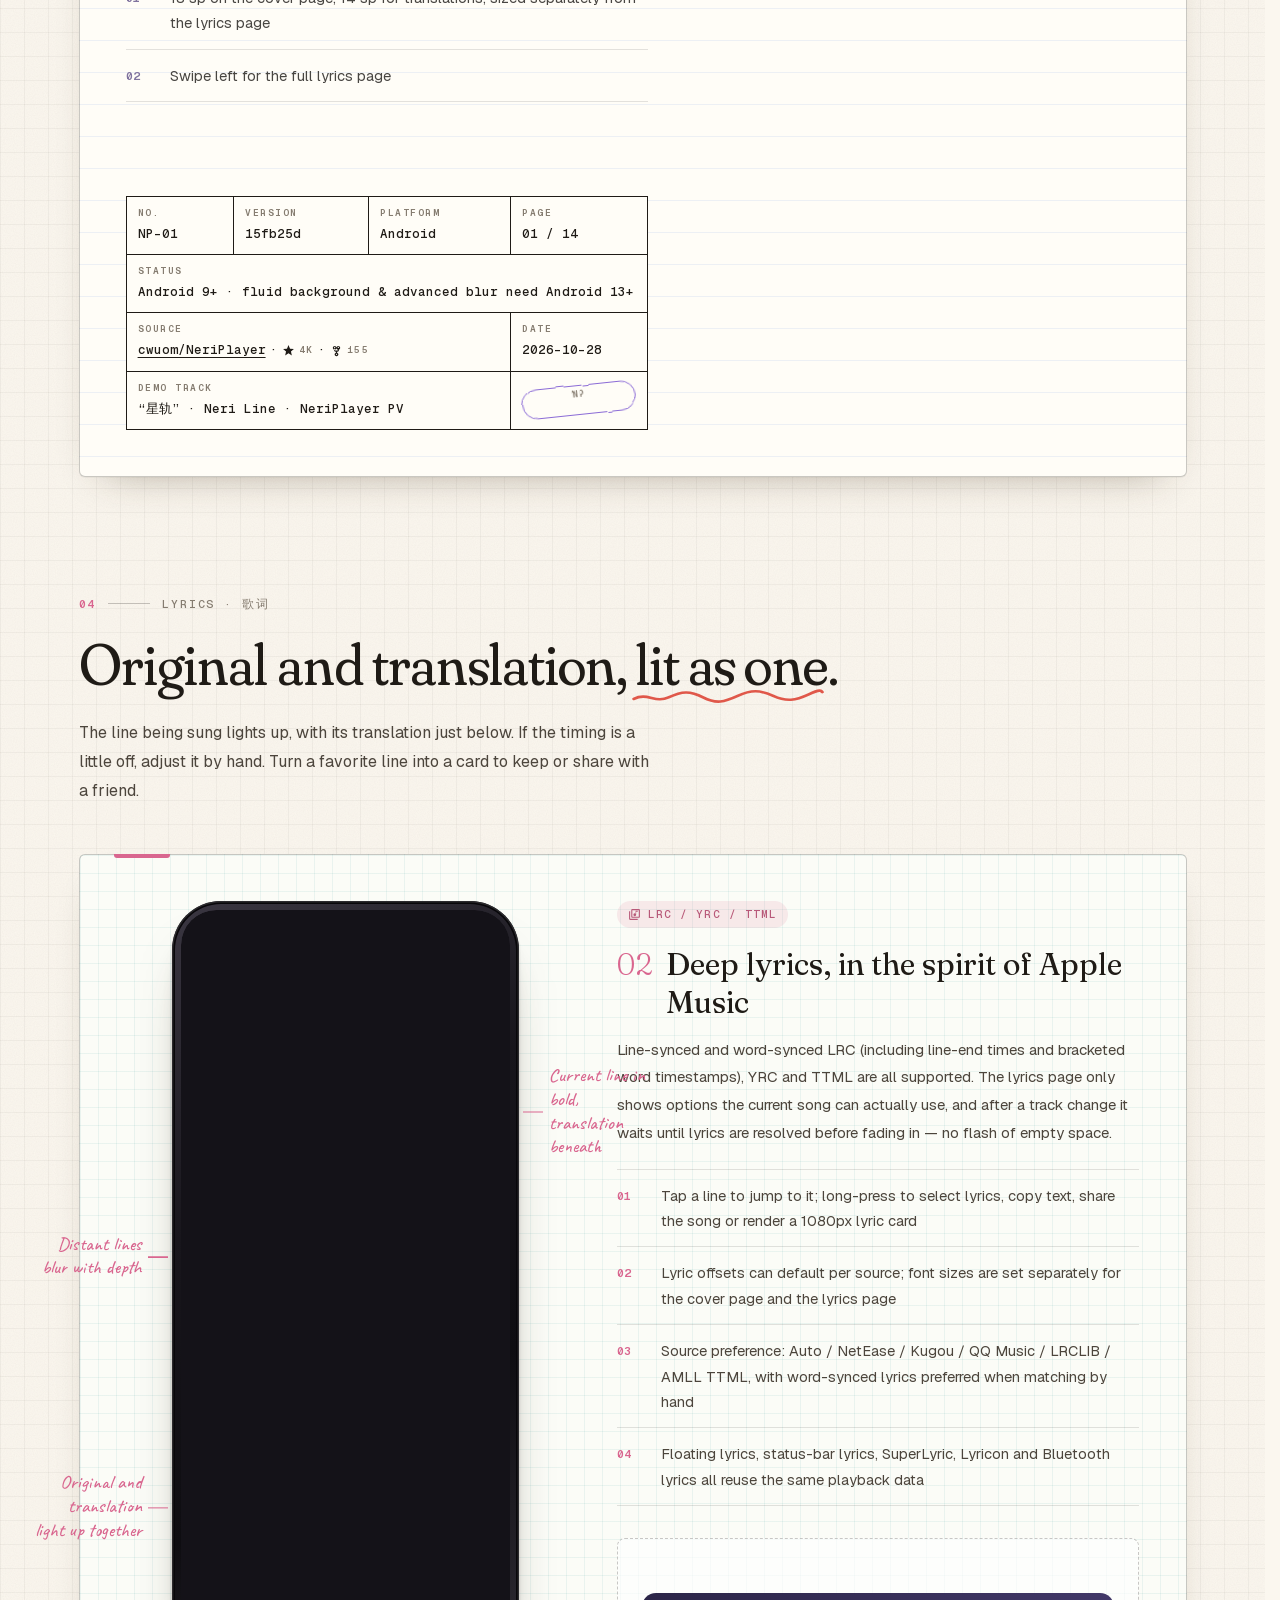
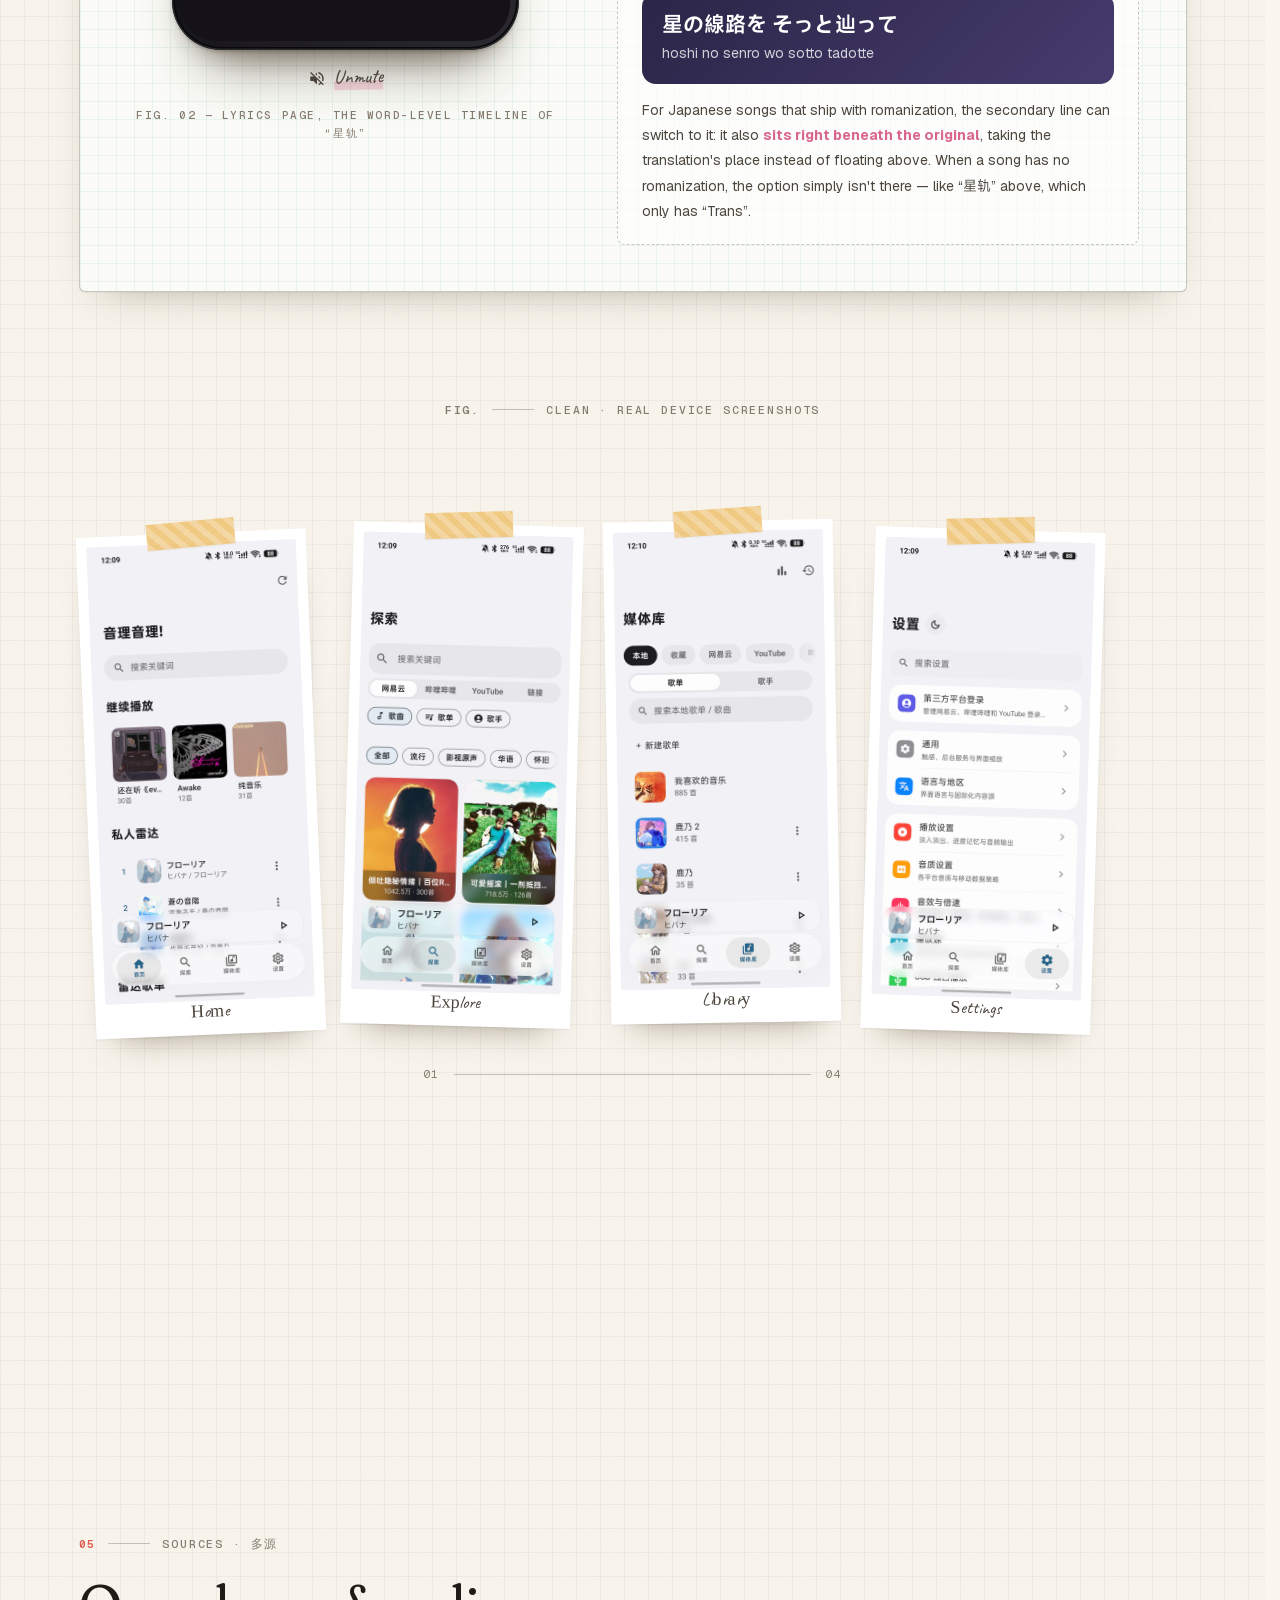
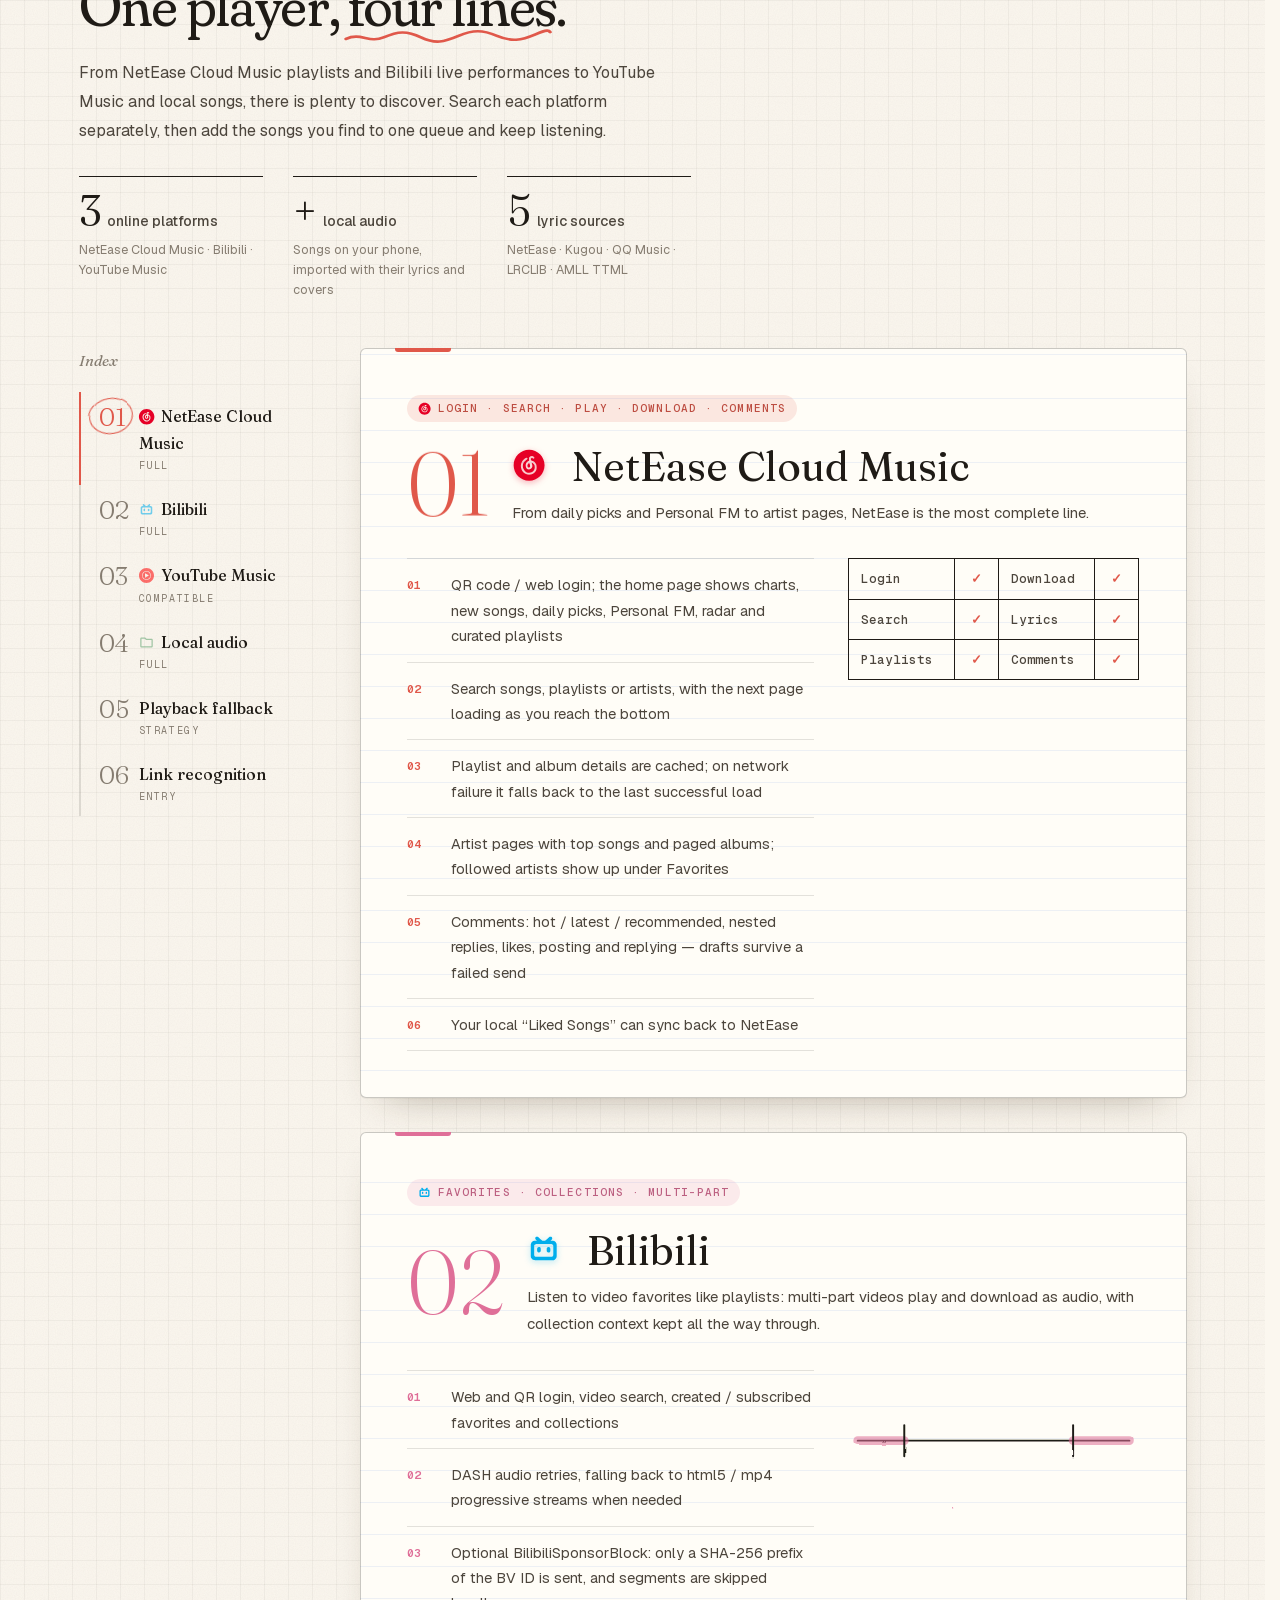
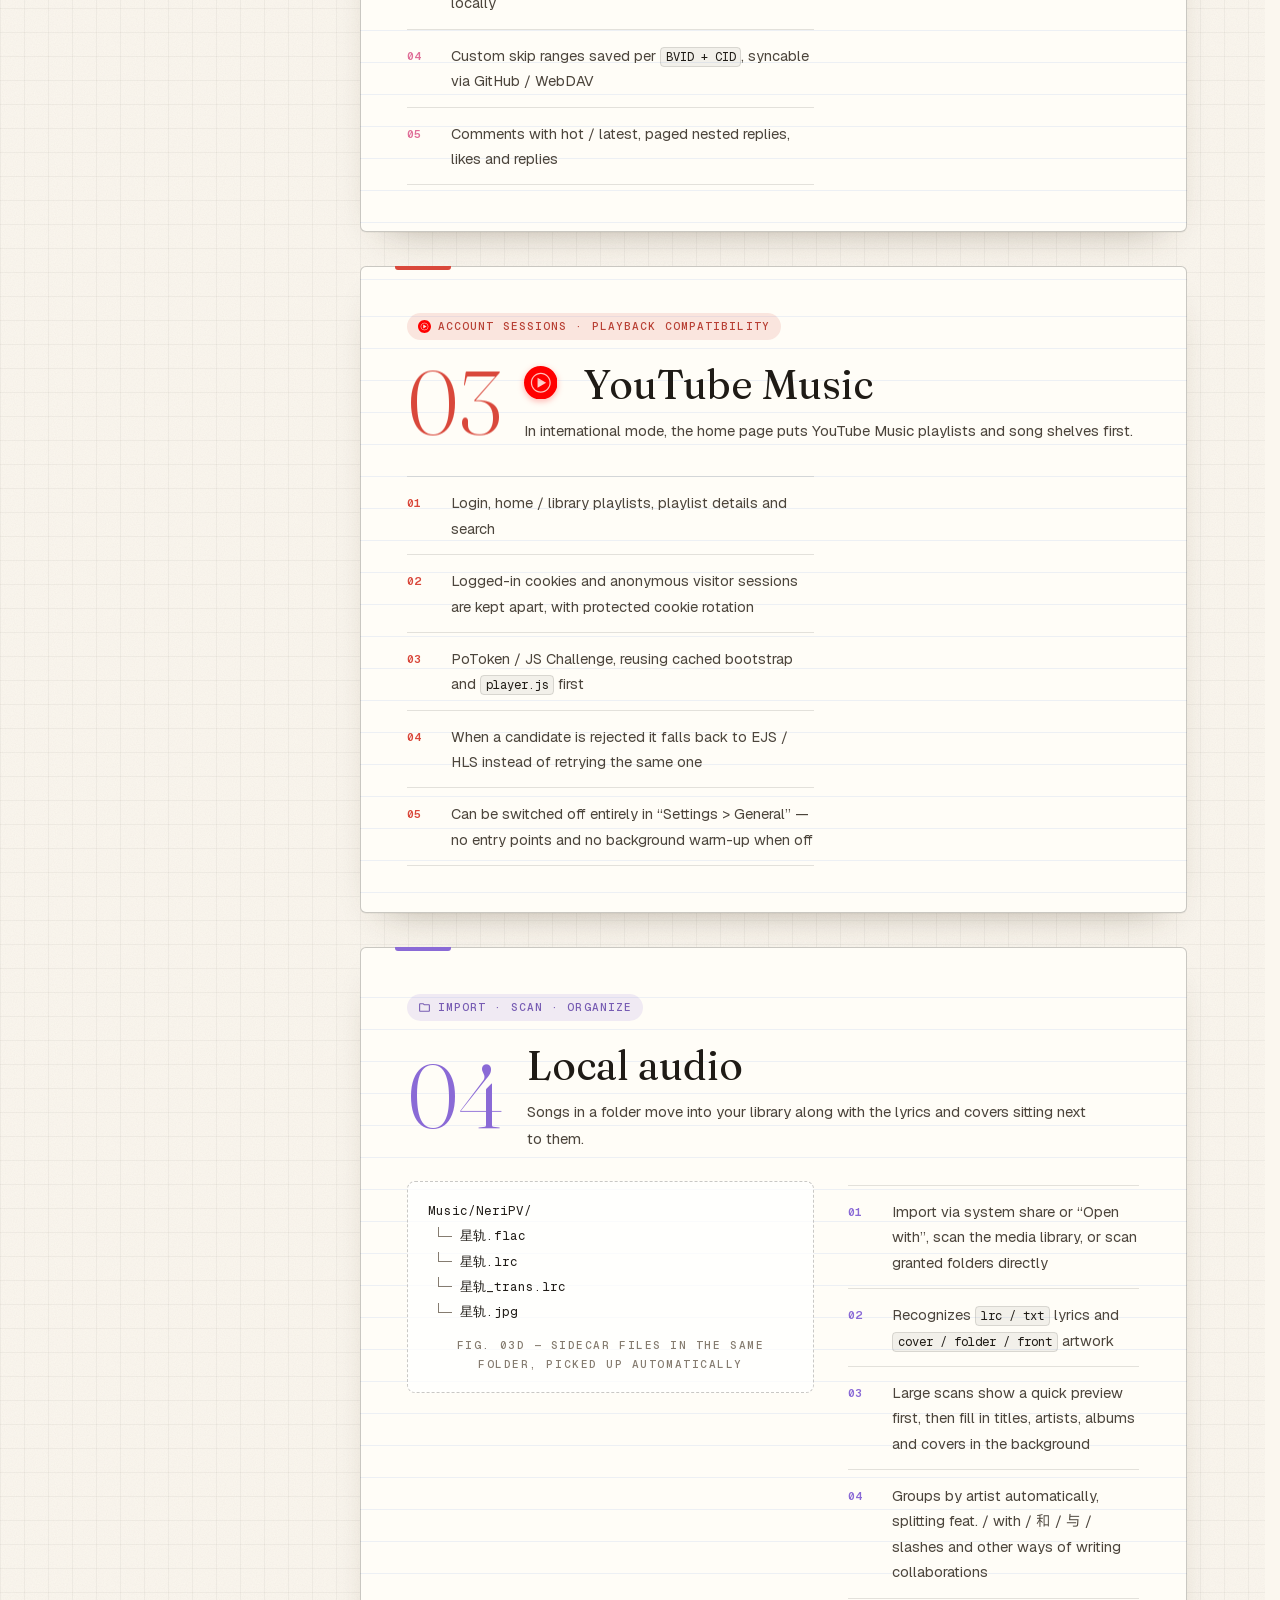
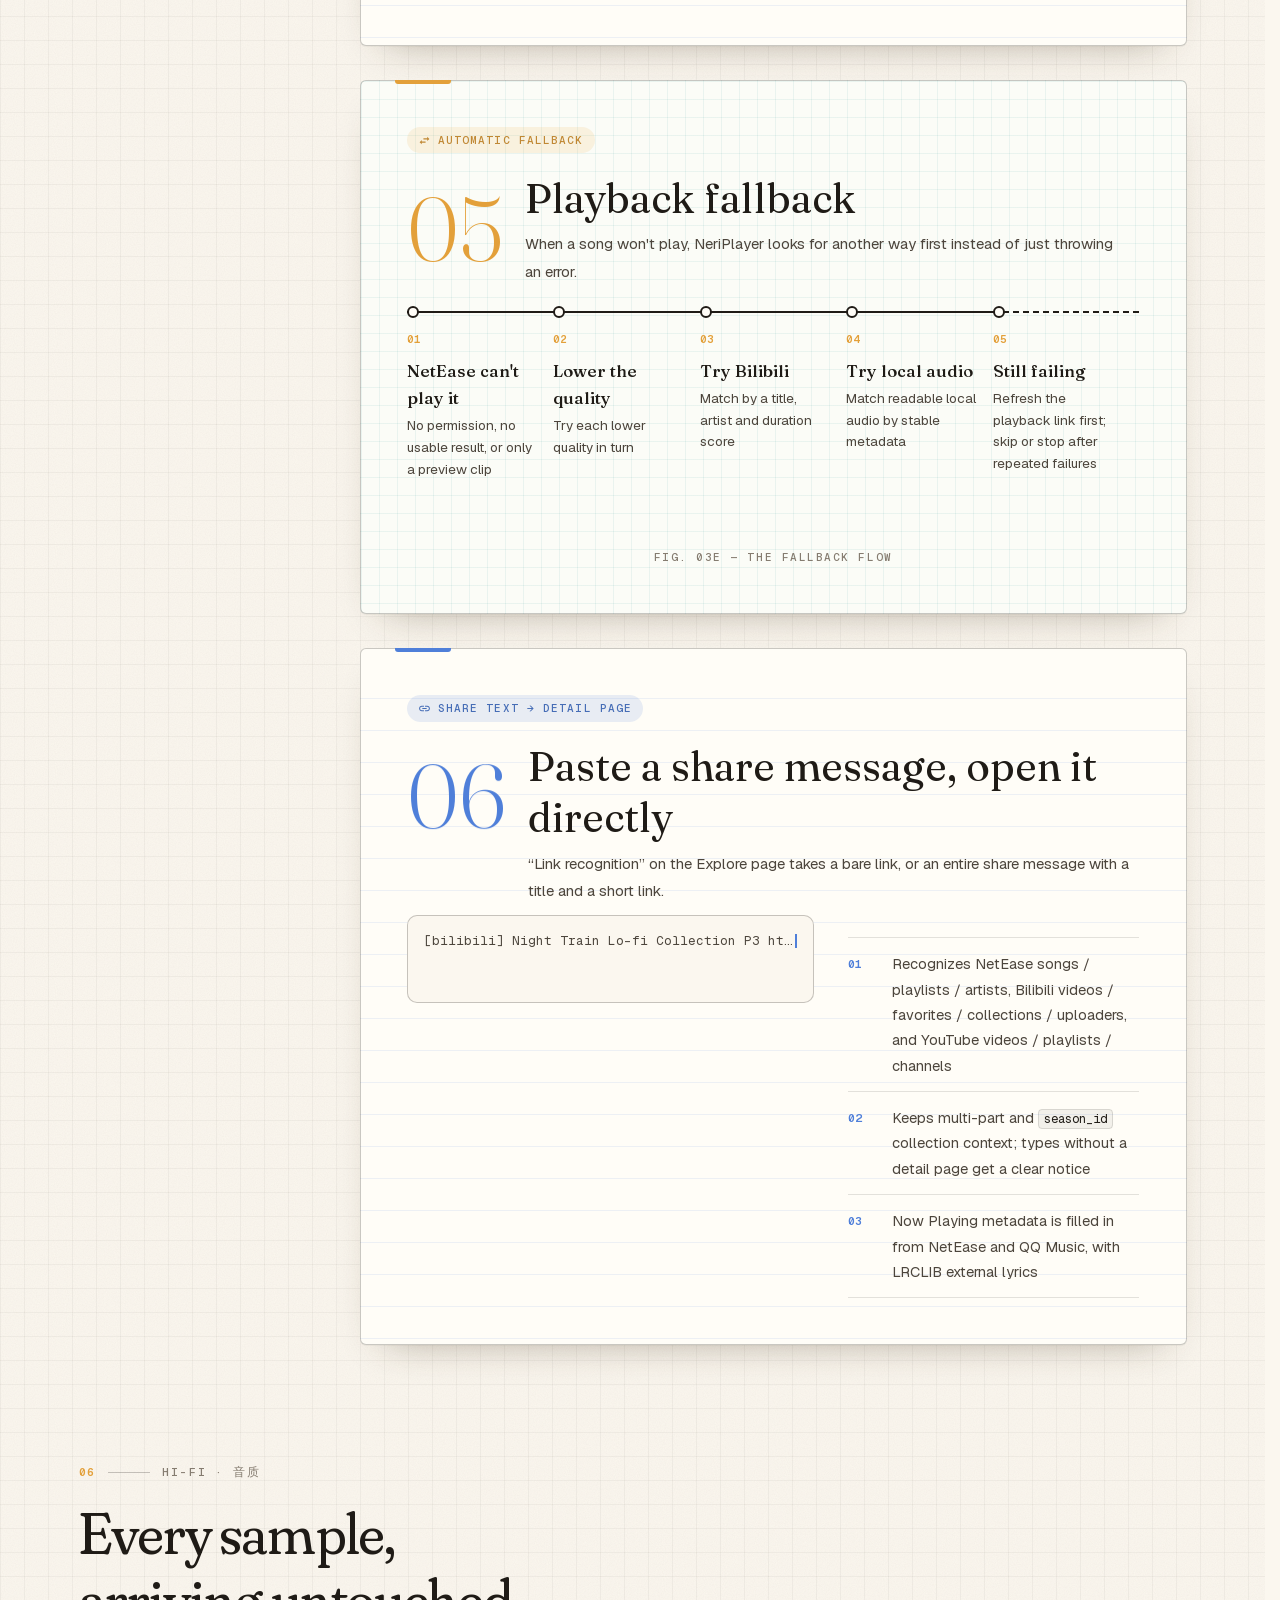
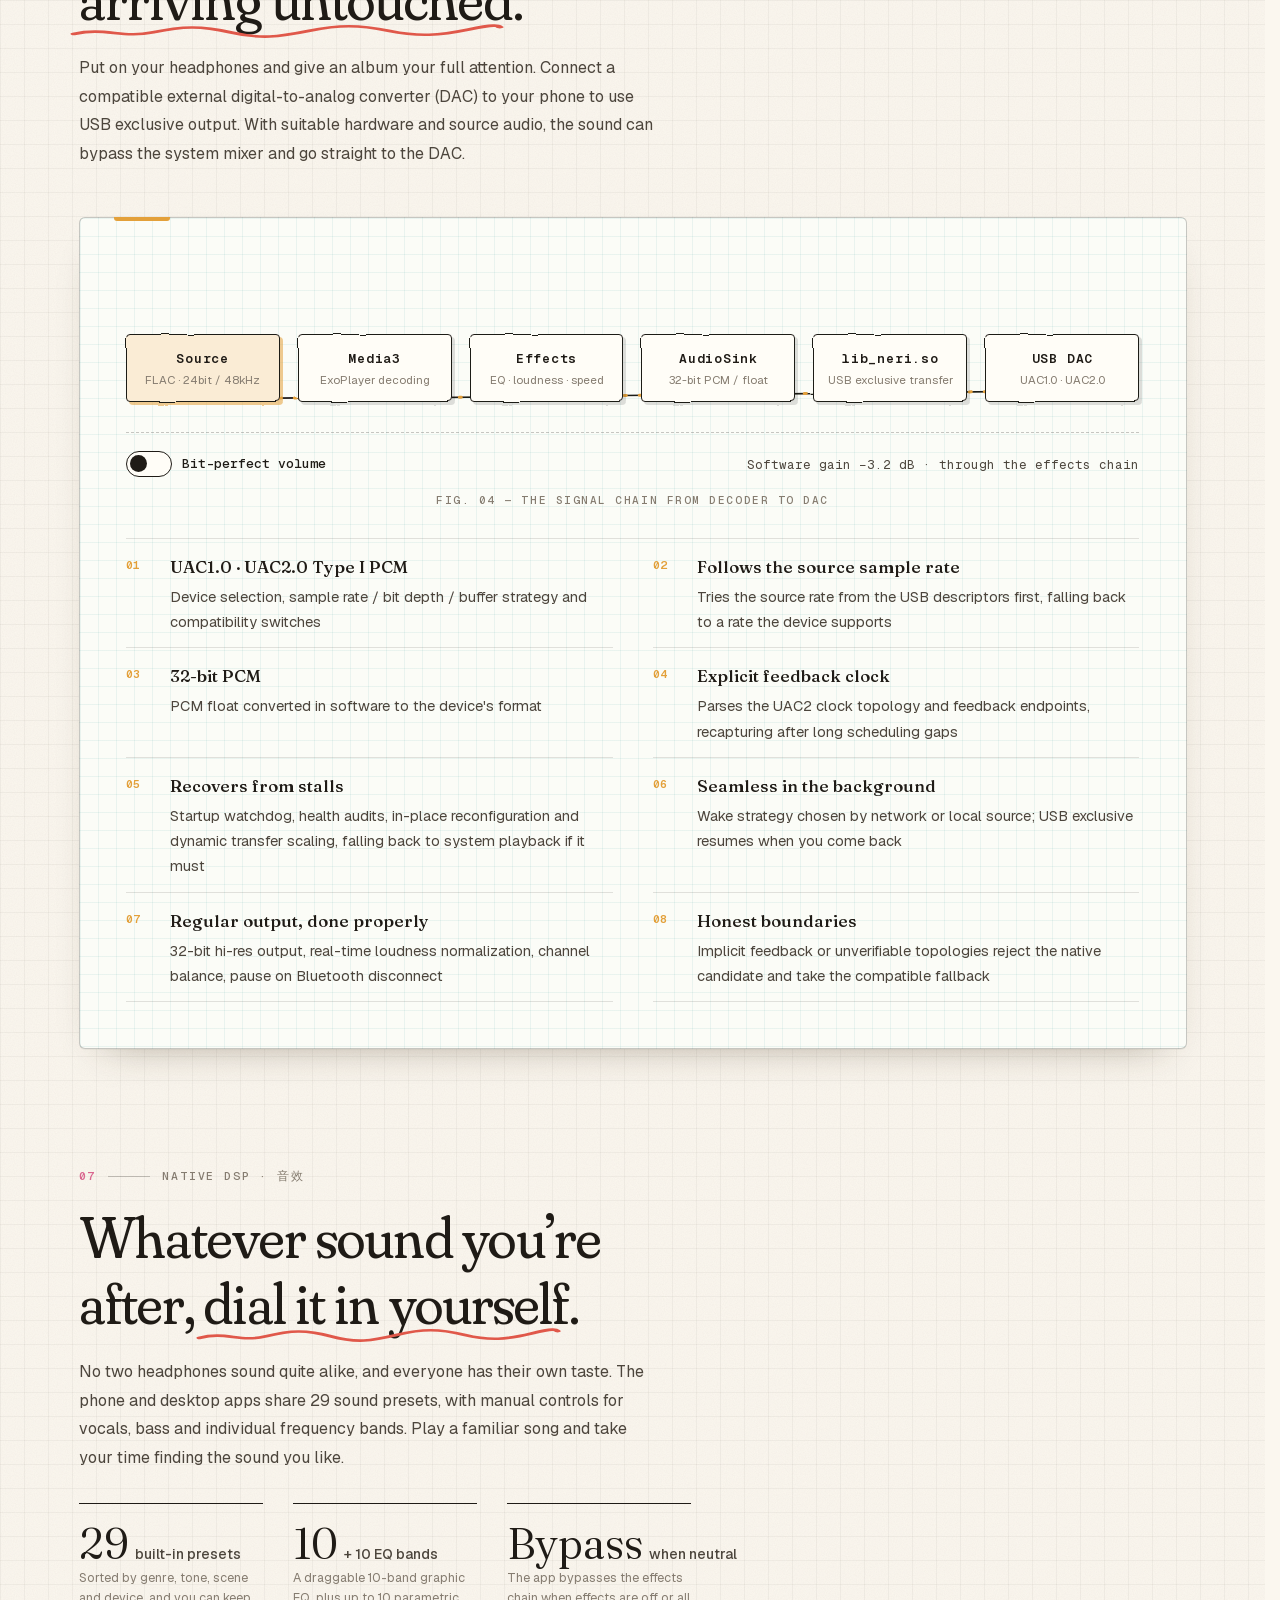
==== commit 90ff9b63: "perf(site): overlap release data loading with first paint" ====
--- a/en/index.html
+++ b/en/index.html
@@ -64,7 +64,7 @@
 </script>
 <script defer="" fetchpriority="high" src="../assets/js/core.min.js?v=db85fffa396e"></script>
 <script defer="" fetchpriority="high" src="../assets/js/motion.min.js?v=11c902c30203"></script>
-<script defer="" fetchpriority="high" src="../assets/js/github.min.js?v=41200ce7bc8e"></script>
+<script defer="" fetchpriority="high" src="../assets/js/github.min.js?v=2000988d32bb"></script>
 <script defer="" fetchpriority="high" src="../assets/js/demos.min.js?v=ab564cf5715f"></script>
 <script defer="" fetchpriority="high" src="../assets/js/main.min.js?v=82d8f394486b" data-font-version="50bcd351c9ba"></script>
 <script type="application/x-np-preview" data-np-module="../assets/js/gl.js?v=dcac3c6905c9"></script>
